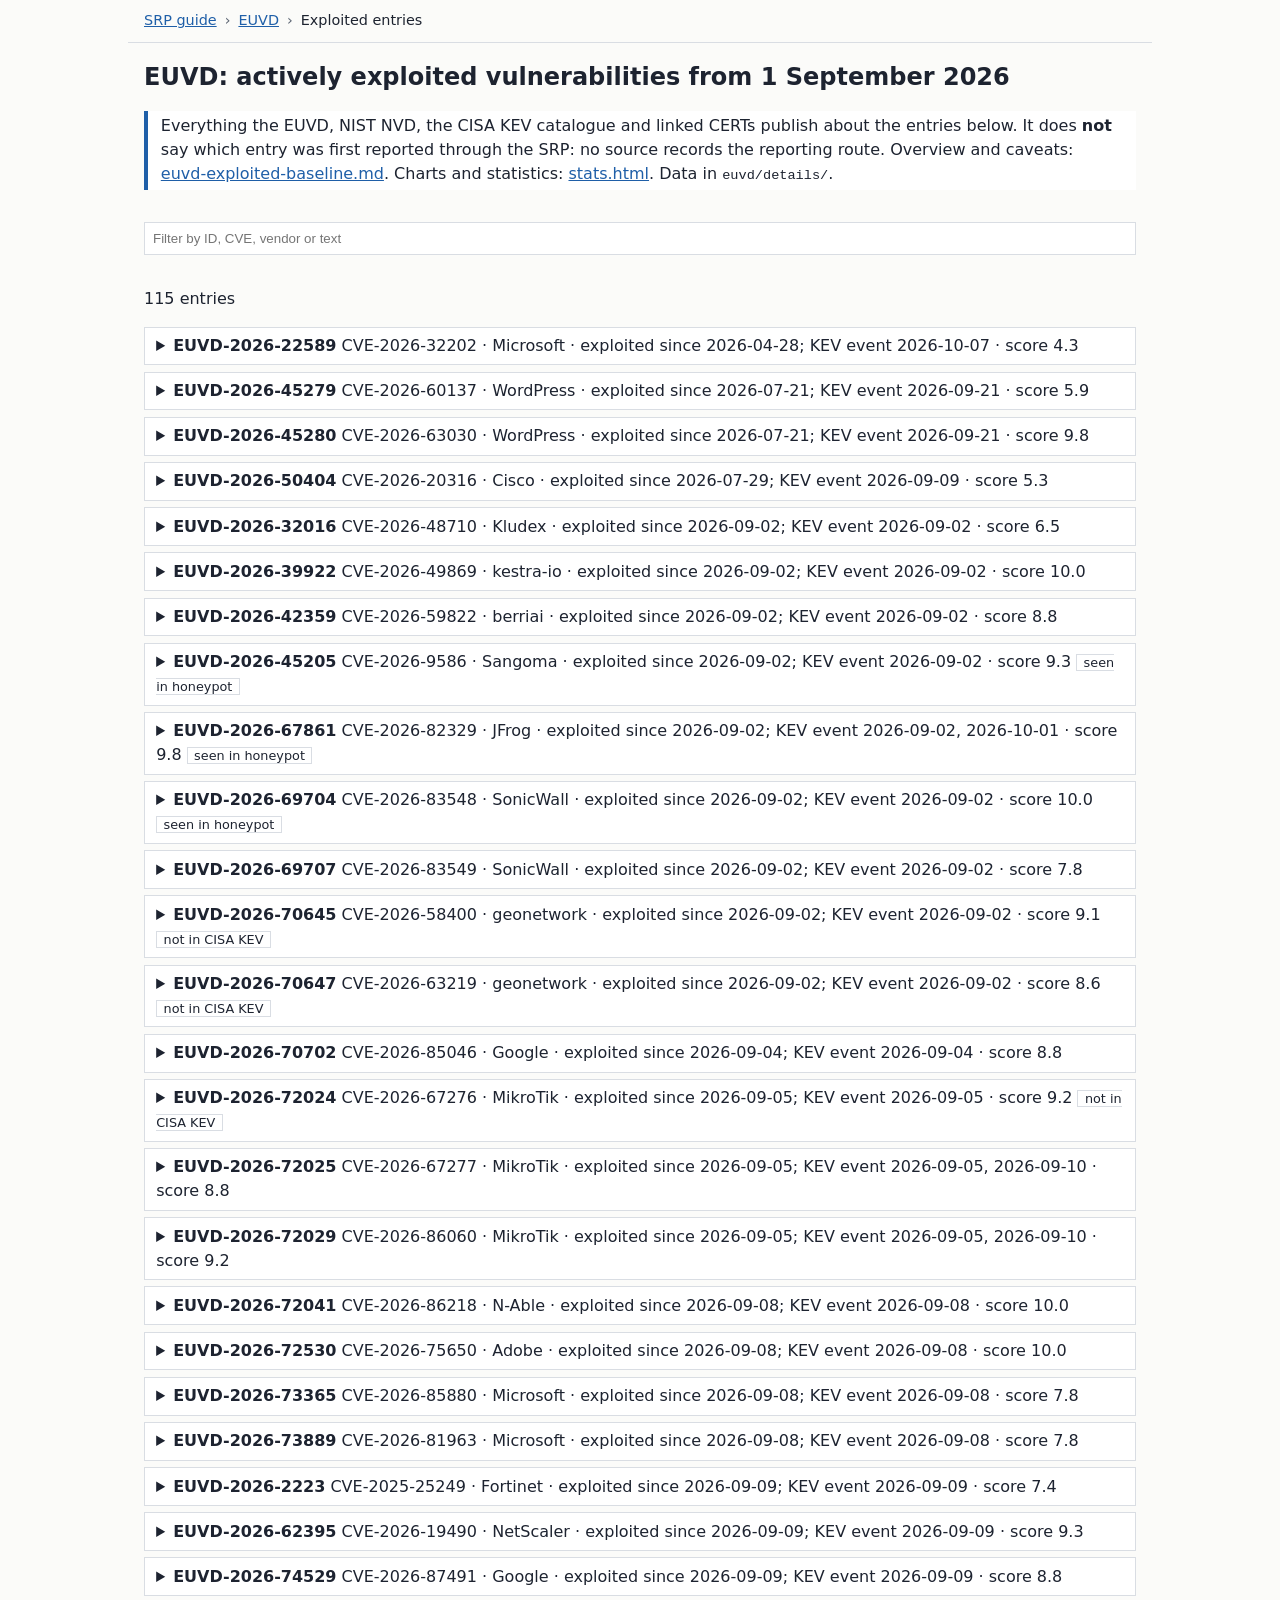
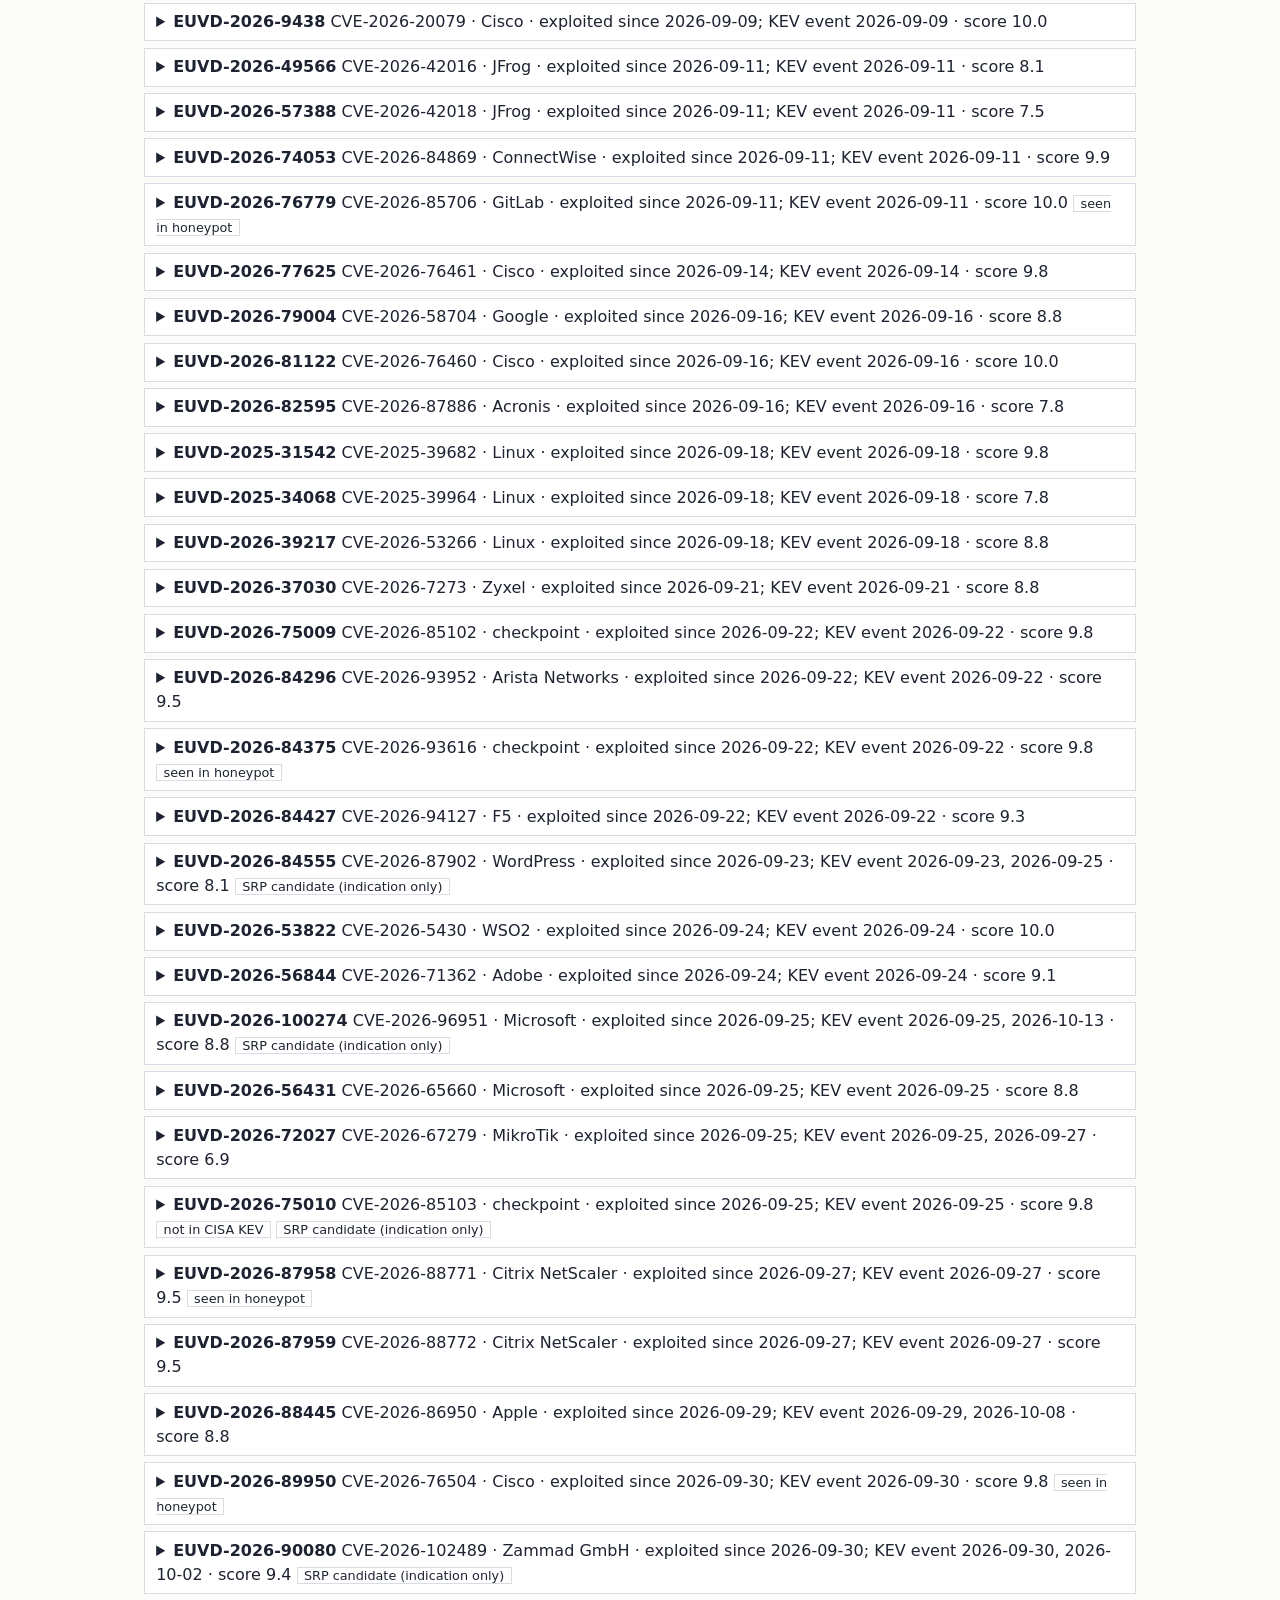
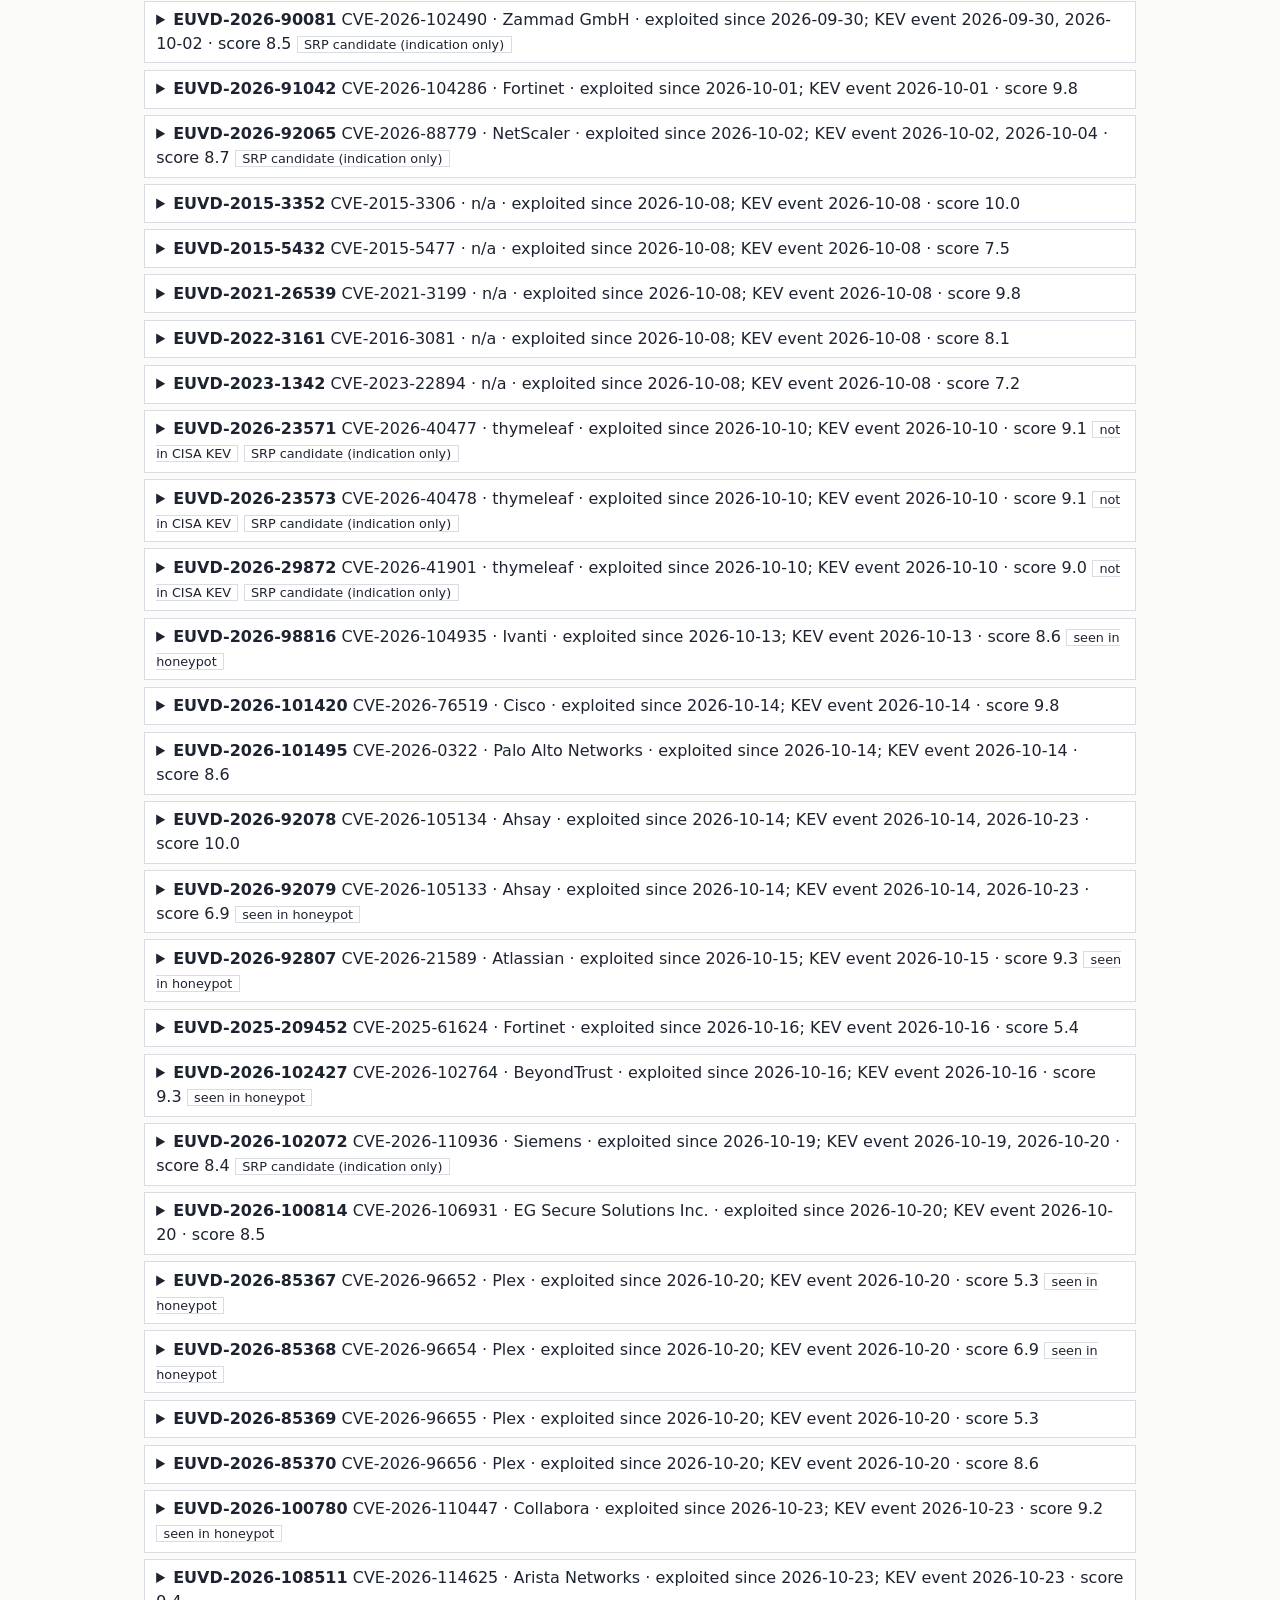
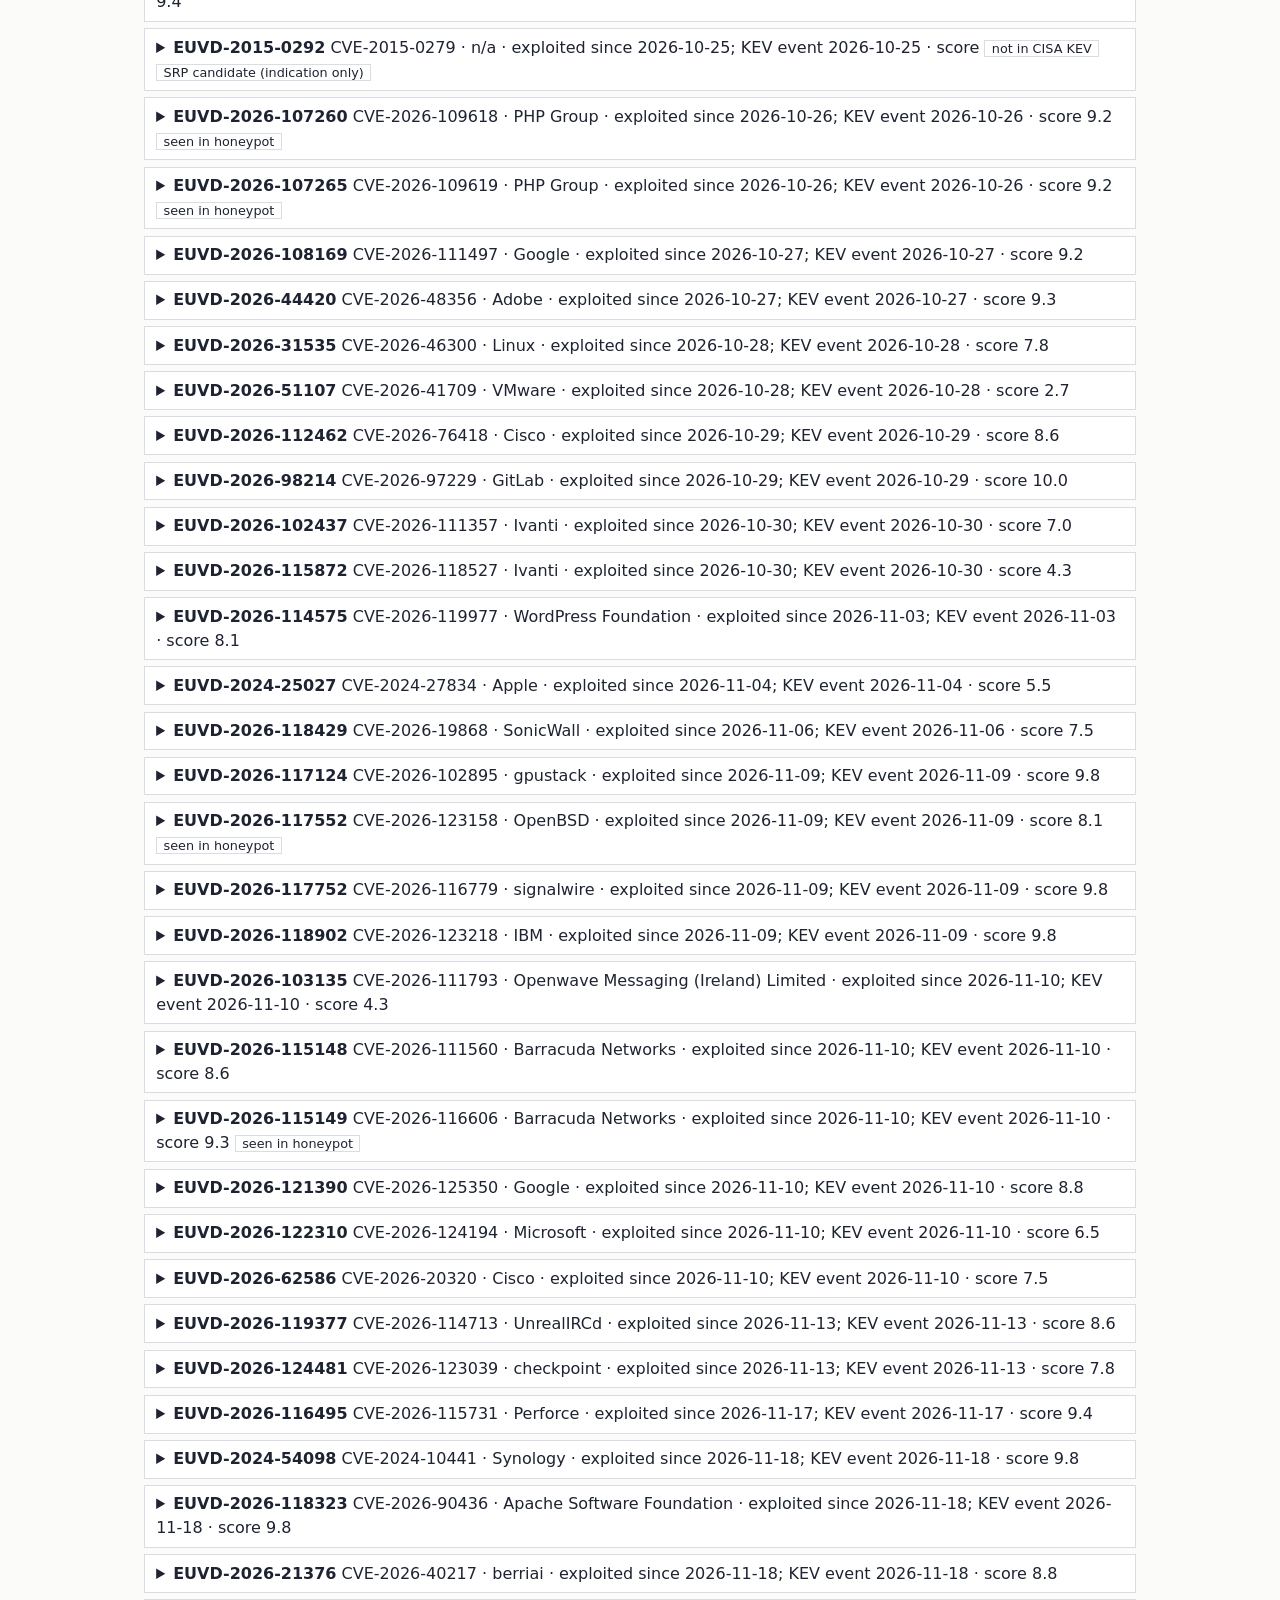
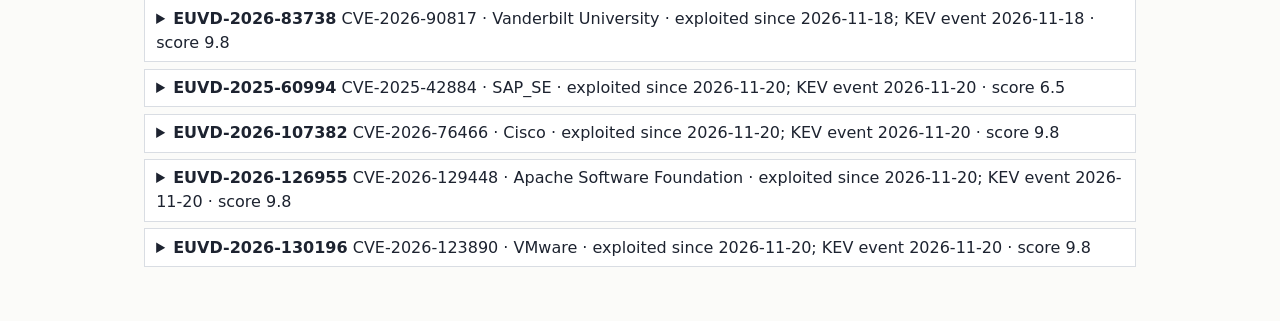
==== euvd/index.html @ 20dff186 "euvd: 2026-11-21 check - 4 new entries (SAP NetWeaver, Cisco Expressway, Apache Roller, VMware vCent" ====
<!doctype html>
<html lang="en"><head><meta charset="utf-8"><meta name="viewport" content="width=device-width,initial-scale=1">
<title>EUVD exploited vulnerabilities</title>
<style>
:root{--bg:#fbfbf9;--fg:#1d2330;--mut:#5b6472;--line:#d9dde3;--card:#fff;--acc:#1f5fa8}
@media (prefers-color-scheme:dark){:root:not([data-theme="light"]){--bg:#14181f;--fg:#e4e8ee;--mut:#9aa4b2;--line:#2c3440;--card:#1b212b;--acc:#7db2ee}}
body{margin:0;padding:0 16px 3rem;background:var(--bg);color:var(--fg);font:16px/1.5 system-ui,sans-serif}
main{max-width:62rem;margin:0 auto}h1{font-size:1.5rem}h4{margin:.8rem 0 .2rem}
.note{border-left:4px solid var(--acc);padding:.2rem .8rem;background:var(--card)}
input{width:100%;box-sizing:border-box;padding:.5rem;margin:1rem 0;border:1px solid var(--line);background:var(--card);color:var(--fg)}
details{border:1px solid var(--line);background:var(--card);margin:.4rem 0;padding:.4rem .7rem}summary{cursor:pointer}
dl{display:grid;grid-template-columns:10rem 1fr;gap:.2rem .8rem;margin:0}dt{color:var(--mut)}dd{margin:0;overflow-wrap:anywhere}
code{font-size:.85em}a{color:var(--acc)}.badge{border:1px solid var(--line);padding:0 .4rem;font-size:.8rem}
@media (max-width:640px){dl{grid-template-columns:1fr}}
a:focus-visible{outline:2px solid var(--acc);outline-offset:2px}
.crumbs{font-size:.9rem;color:var(--mut)}.crumbs ol{list-style:none;margin:0;padding:0;display:flex;flex-wrap:wrap;gap:.2rem .5rem}
.crumbs li+li::before{content:"›";margin-right:.5rem}.crumbs [aria-current]{color:var(--fg)}
.bar{position:-webkit-sticky;position:sticky;top:0;z-index:3;background:var(--bg);margin:0 -16px 1rem;padding:0 16px;border-bottom:1px solid var(--line)}
.crumbs ol{flex-wrap:nowrap;overflow-x:auto;white-space:nowrap;-webkit-overflow-scrolling:touch}.crumbs a,.crumbs [aria-current]{display:inline-flex;align-items:center;min-height:2.6rem}
</style></head><body><main>
<header class="bar"><nav class="crumbs" aria-label="Breadcrumb"><ol><li><a href="../index.html">SRP guide</a></li><li><a href="../index.html#euvd">EUVD</a></li><li><span aria-current="page">Exploited entries</span></li></ol></nav></header>
<h1>EUVD: actively exploited vulnerabilities from 1 September 2026</h1>
<p class="note">Everything the EUVD, NIST NVD, the CISA KEV catalogue and linked CERTs publish about the entries below.
It does <strong>not</strong> say which entry was first reported through the SRP: no source records the reporting route.
Overview and caveats: <a href="../euvd-exploited-baseline.md">euvd-exploited-baseline.md</a>. Charts and statistics: <a href="stats.html">stats.html</a>. Data in <code>euvd/details/</code>.</p>
<input id="q" type="search" placeholder="Filter by ID, CVE, vendor or text" aria-label="Filter">
<p id="n">115 entries</p>
<details data-text="euvd-2026-22589 cve-2026-32202 microsoft protection mechanism failure in windows shell allows an unauthorized attacker to perform spoofing over a network."><summary><b>EUVD-2026-22589</b> CVE-2026-32202 · Microsoft · exploited since 2026-04-28; KEV event 2026-10-07 · score 4.3</summary><section><h4>EUVD</h4><dl><dt>EUVD ID</dt><dd><a href="https://euvd.enisa.europa.eu/enisa/EUVD-2026-22589" rel="noopener noreferrer">EUVD-2026-22589</a></dd><dt>Aliases</dt><dd>CVE-2026-32202, GHSA-x62h-w968-3v9v</dd><dt>Description</dt><dd>Protection mechanism failure in Windows Shell allows an unauthorized attacker to perform spoofing over a network.</dd><dt>Assigner</dt><dd>microsoft</dd><dt>Published</dt><dd>Apr 14, 2026, 4:57:36 PM</dd><dt>Updated</dt><dd>Oct 15, 2026, 3:52:51 PM</dd><dt>Exploited since</dt><dd>Apr 28, 2026, 12:00:00 AM</dd><dt>Base score</dt><dd>4.3 (CVSS 3.1)</dd><dt>Vector</dt><dd><code>CVSS:3.1/AV:N/AC:L/PR:N/UI:R/S:U/C:L/I:N/A:N/E:F/RL:O/RC:C</code></dd><dt>EPSS (as last recorded)</dt><dd>4.9</dd><dt>Products</dt><dd><ul><li>Windows 11 version 26H1 <small>(Microsoft) 10.0.28000.0 &lt;10.0.28000.2525</small></li><li>Windows 10 Version 22H2 <small>(Microsoft) 10.0.19045.0 &lt;10.0.19045.7548</small></li><li>Windows Server 2025 (Server Core installation) <small>(Microsoft) 10.0.26100.0 &lt;10.0.26100.33158</small></li><li>Windows Server 2019 <small>(Microsoft) 10.0.17763.0 &lt;10.0.17763.9020</small></li><li>Windows Server 2012 R2 (Server Core installation) <small>(Microsoft) 6.3.9600.0 &lt;6.3.9600.23291</small></li><li>Windows Server 2012 (Server Core installation) <small>(Microsoft) 6.2.9200.0 &lt;6.2.9200.26226</small></li><li>Windows 11 Version 24H2 <small>(Microsoft) 10.0.26100.0 &lt;10.0.26100.8875</small></li><li>Windows 11 Version 25H2 <small>(Microsoft) 10.0.26200.0 &lt;10.0.26200.8875</small></li><li>Windows 10 Version 1809 <small>(Microsoft) 10.0.17763.0 &lt;10.0.17763.9020</small></li><li>Windows Server 2019 (Server Core installation) <small>(Microsoft) 10.0.17763.0 &lt;10.0.17763.9020</small></li><li>Windows Server 2016 (Server Core installation) <small>(Microsoft) 10.0.14393.0 &lt;10.0.14393.9339</small></li><li>Windows Server 2022 <small>(Microsoft) 10.0.20348.0 &lt;10.0.20348.5386</small></li><li>Windows Server 2025 <small>(Microsoft) 10.0.26100.0 &lt;10.0.26100.33158</small></li><li>Windows 10 Version 21H2 <small>(Microsoft) 10.0.19044.0 &lt;10.0.19044.7548</small></li><li>Windows Server 2012 <small>(Microsoft) 6.2.9200.0 &lt;6.2.9200.26226</small></li><li>Windows 10 Version 1607 <small>(Microsoft) 10.0.14393.0 &lt;10.0.14393.9339</small></li><li>Windows Server 2012 R2 <small>(Microsoft) 6.3.9600.0 &lt;6.3.9600.23291</small></li><li>Windows Server 2016 <small>(Microsoft) 10.0.14393.0 &lt;10.0.14393.9339</small></li><li>Windows 11 Version 23H2 <small>(Microsoft) 10.0.22631.0 &lt;10.0.22631.7376</small></li></ul></dd><dt>References</dt><dd><ul><li><a href="https://msrc.microsoft.com/update-guide/vulnerability/CVE-2026-32202" rel="noopener noreferrer">https://msrc.microsoft.com/update-guide/vulnerability/CVE-2026-32202</a></li></ul></dd></dl></section><section><h4>NIST NVD</h4><dl><dt>CVE</dt><dd><a href="https://nvd.nist.gov/vuln/detail/CVE-2026-32202" rel="noopener noreferrer">CVE-2026-32202</a></dd><dt>Status</dt><dd>Analyzed</dd><dt>Published</dt><dd>2026-04-14T18:17:27.360</dd><dt>Last modified</dt><dd>2026-08-14T17:17:51.127</dd><dt>Description</dt><dd>Protection mechanism failure in Windows Shell allows an unauthorized attacker to perform spoofing over a network.</dd><dt>Metrics</dt><dd><ul><li>cvssMetricV31 4.3 MEDIUM <code>CVSS:3.1/AV:N/AC:L/PR:N/UI:R/S:U/C:L/I:N/A:N</code> <small>(secure@microsoft.com)</small></li><li>ssvcV203   <code></code> <small>(134c704f-9b21-4f2e-91b3-4a467353bcc0)</small></li></ul></dd><dt>Weaknesses</dt><dd>CWE-693</dd><dt>Source</dt><dd>secure@microsoft.com</dd><dt>References</dt><dd><ul><li><a href="https://msrc.microsoft.com/update-guide/vulnerability/CVE-2026-32202" rel="noopener noreferrer">https://msrc.microsoft.com/update-guide/vulnerability/CVE-2026-32202</a> <small>Vendor Advisory</small></li><li><a href="https://www.vicarius.io/vsociety/posts/cve-2026-32202-detection-script-spoofing-vulnerability-in-windows-shell" rel="noopener noreferrer">https://www.vicarius.io/vsociety/posts/cve-2026-32202-detection-script-spoofing-vulnerability-in-windows-shell</a> <small>Third Party Advisory</small></li><li><a href="https://www.vicarius.io/vsociety/posts/cve-2026-32202-mitigation-script-spoofing-vulnerability-in-windows-shell" rel="noopener noreferrer">https://www.vicarius.io/vsociety/posts/cve-2026-32202-mitigation-script-spoofing-vulnerability-in-windows-shell</a> <small>Mitigation, Third Party Advisory</small></li><li><a href="https://www.cisa.gov/known-exploited-vulnerabilities-catalog?field_cve=CVE-2026-32202" rel="noopener noreferrer">https://www.cisa.gov/known-exploited-vulnerabilities-catalog?field_cve=CVE-2026-32202</a> <small>Third Party Advisory, US Government Resource</small></li></ul></dd></dl></section><section><h4>CISA KEV catalogue</h4><dl><dt>CVE</dt><dd>CVE-2026-32202</dd><dt>Vendor / project</dt><dd>Microsoft</dd><dt>Product</dt><dd>Windows</dd><dt>Name</dt><dd>Microsoft Windows Protection Mechanism Failure Vulnerability</dd><dt>Added to catalogue</dt><dd>2026-04-28</dd><dt>Description</dt><dd>Microsoft Windows Shell contains a protection mechanism failure vulnerability that allows an unauthorized attacker to perform spoofing over a network.</dd><dt>Required action</dt><dd>Apply mitigations per vendor instructions, follow applicable BOD 22-01 guidance for cloud services, or discontinue use of the product if mitigations are unavailable.</dd><dt>Due</dt><dd>2026-05-12</dd><dt>Known ransomware use</dt><dd>Unknown</dd><dt>Forensic triage (BOD 26-04)</dt><dd>No</dd><dt>Notes</dt><dd>https://msrc.microsoft.com/update-guide/en-US/vulnerability/CVE-2026-32202 ; https://nvd.nist.gov/vuln/detail/CVE-2026-32202</dd><dt>CWEs</dt><dd>CWE-693</dd></dl></section><section><h4>KEV catalogues (per source, via EUVD)</h4><dl><dt>EU KEV added</dt><dd>2026-10-07</dd><dt>CISA KEV added</dt><dd>2026-04-28</dd></dl></section><section><h4>Honeypot sensors (Shadowserver, via EUVD)</h4><p>Not seen by the honeypot sensors.</p></section><section><h4>CERT and CSIRT</h4><ul><li>CISA: <a href="https://www.cisa.gov/known-exploited-vulnerabilities-catalog?field_cve=CVE-2026-32202" rel="noopener noreferrer">https://www.cisa.gov/known-exploited-vulnerabilities-catalog?field_cve=CVE-2026-32202</a></li></ul><h5>Advisories from CERTs</h5><ul><li><b><a href="https://wid.cert-bund.de/.well-known/csaf/white/2026/wid-sec-w-2026-1104.json" rel="noopener noreferrer">WID-SEC-W-2026-1104</a></b> <small>csaf_certbund · published Apr 14, 2026, 10:00:00 PM · updated Aug 12, 2026, 10:00:00 PM · 30 products</small><br>Microsoft Windows: Mehrere Schwachstellen<br><small>Ein Angreifer kann mehrere Schwachstellen in Microsoft Windows Produkten ausnutzen, um seine Privilegien zu erhöhen, um Informationen offenzulegen, um Sicherheitsvorkehrungen zu umgehen, um beliebigen Programmcode auszuführen, um falsche Informationen darzustellen, um einen Denial of Service Angriff durchzuführen, und um einen nicht näher spezifizierten Angriff durchzuführen.</small></li><li><b>NCSC-2026-0119</b> <small>csaf_ncscnl · published Apr 15, 2026, 8:53:38 AM · updated Apr 15, 2026, 8:53:38 AM · 72 products</small><br>Kwetsbaarheden verholpen in Microsoft Windows</li></ul></section><section><h4>Vendor advisories (1)</h4><ul><li><b><a href="https://msrc.microsoft.com/update-guide/vulnerability/CVE-2026-32202" rel="noopener noreferrer">msrc_CVE-2026-32202</a></b> <small>csaf_microsoft · published Apr 14, 2026, 7:00:00 AM · updated Jul 28, 2026, 7:00:00 AM · 57 products</small><br>Windows Shell Spoofing Vulnerability</li></ul></section></details>
<details data-text="euvd-2026-45279 cve-2026-60137 wordpress wordpress 6.8.x before 6.8.6, 6.9.x before 6.9.5, and 7.0.x before 7.0.2 does not properly sanitise the author__not_in parameter of wp_query, which could allow sql injection when a plugin or theme passes untrusted input to the parameter."><summary><b>EUVD-2026-45279</b> CVE-2026-60137 · WordPress · exploited since 2026-07-21; KEV event 2026-09-21 · score 5.9</summary><section><h4>EUVD</h4><dl><dt>EUVD ID</dt><dd><a href="https://euvd.enisa.europa.eu/enisa/EUVD-2026-45279" rel="noopener noreferrer">EUVD-2026-45279</a></dd><dt>Aliases</dt><dd>CVE-2026-60137</dd><dt>Description</dt><dd>WordPress 6.8.x before 6.8.6, 6.9.x before 6.9.5, and 7.0.x before 7.0.2 does not properly sanitise the author__not_in parameter of WP_Query, which could allow SQL Injection when a plugin or theme passes untrusted input to the parameter.</dd><dt>Assigner</dt><dd>WPScan</dd><dt>Published</dt><dd>Jul 17, 2026, 7:14:12 PM</dd><dt>Updated</dt><dd>Oct 7, 2026, 6:16:21 PM</dd><dt>Exploited since</dt><dd>Jul 21, 2026, 12:00:00 AM</dd><dt>Base score</dt><dd>5.9 (CVSS 3.1)</dd><dt>Vector</dt><dd><code>CVSS:3.1/AV:N/AC:H/PR:N/UI:N/S:U/C:H/I:N/A:N</code></dd><dt>EPSS (as last recorded)</dt><dd>5.91</dd><dt>Products</dt><dd><ul><li>WordPress <small>(WordPress Foundation) 6.9.0 &lt;6.9.5</small></li><li>WordPress <small>(WordPress Foundation) 7.0.0 &lt;7.0.2</small></li><li>WordPress <small>(WordPress Foundation) 6.8.0 &lt;6.8.6</small></li></ul></dd><dt>References</dt><dd><ul><li><a href="https://github.com/WordPress/wordpress-develop/security/advisories/GHSA-fpp7-x2x2-2mjf" rel="noopener noreferrer">https://github.com/WordPress/wordpress-develop/security/advisories/GHSA-fpp7-x2x2-2mjf</a></li><li><a href="https://wordpress.org/news/2026/07/wordpress-7-0-2-release/" rel="noopener noreferrer">https://wordpress.org/news/2026/07/wordpress-7-0-2-release/</a></li></ul></dd></dl></section><section><h4>NIST NVD</h4><dl><dt>CVE</dt><dd><a href="https://nvd.nist.gov/vuln/detail/CVE-2026-60137" rel="noopener noreferrer">CVE-2026-60137</a></dd><dt>Status</dt><dd>Undergoing Analysis</dd><dt>Published</dt><dd>2026-07-17T20:17:27.790</dd><dt>Last modified</dt><dd>2026-10-07T19:17:39.560</dd><dt>Description</dt><dd>WordPress 6.8.x before 6.8.6, 6.9.x before 6.9.5, and 7.0.x before 7.0.2 does not properly sanitise the author__not_in parameter of WP_Query, which could allow SQL Injection when a plugin or theme passes untrusted input to the parameter.</dd><dt>Metrics</dt><dd><ul><li>cvssMetricV31 5.9 MEDIUM <code>CVSS:3.1/AV:N/AC:H/PR:N/UI:N/S:U/C:H/I:N/A:N</code> <small>(contact@wpscan.com)</small></li><li>ssvcV203   <code></code> <small>(134c704f-9b21-4f2e-91b3-4a467353bcc0)</small></li></ul></dd><dt>Weaknesses</dt><dd>CWE-89</dd><dt>Source</dt><dd>contact@wpscan.com</dd><dt>References</dt><dd><ul><li><a href="https://github.com/WordPress/wordpress-develop/security/advisories/GHSA-fpp7-x2x2-2mjf" rel="noopener noreferrer">https://github.com/WordPress/wordpress-develop/security/advisories/GHSA-fpp7-x2x2-2mjf</a> <small>Vendor Advisory</small></li><li><a href="https://wordpress.org/news/2026/07/wordpress-7-0-2-release/" rel="noopener noreferrer">https://wordpress.org/news/2026/07/wordpress-7-0-2-release/</a> <small>Release Notes</small></li><li><a href="https://www.cisa.gov/known-exploited-vulnerabilities-catalog?field_cve=CVE-2026-60137" rel="noopener noreferrer">https://www.cisa.gov/known-exploited-vulnerabilities-catalog?field_cve=CVE-2026-60137</a> <small>US Government Resource</small></li></ul></dd></dl></section><section><h4>CISA KEV catalogue</h4><dl><dt>CVE</dt><dd>CVE-2026-60137</dd><dt>Vendor / project</dt><dd>WordPress</dd><dt>Product</dt><dd>Core</dd><dt>Name</dt><dd>WordPress Core SQL Injection Vulnerability</dd><dt>Added to catalogue</dt><dd>2026-07-21</dd><dt>Description</dt><dd>WordPress Core contains a SQL injection vulnerability when a plugin or theme passes untrusted input to the parameter. This vulnerability can be chained with CVE-2026-63030 to allow an unauthenticated attacker to gain remote code execution on default WordPress installations.</dd><dt>Required action</dt><dd>Apply mitigations in accordance with vendor instructions, ensuring compliance with CISA’s BOD 26-04 Prioritizing Security Updates Based on Risk (see URL in Notes) guidance and CISA’s “Forensics Triage Requirements” (see URL in Notes). Follow applicable BOD 26-04 guidance for cloud services or discontinue use of the product if mitigations are unavailable. Stakeholders are responsible for evaluating each asset&#x27;s internet exposure and ensuring adherence to BOD 26-04 patching guidelines.</dd><dt>Due</dt><dd>2026-08-04</dd><dt>Known ransomware use</dt><dd>Unknown</dd><dt>Forensic triage (BOD 26-04)</dt><dd>No</dd><dt>Notes</dt><dd>https://wordpress.org/news/2026/07/wordpress-7-0-2-release/ ; BOD 26-04: https://www.cisa.gov/news-events/directives/bod-26-04-prioritizing-security-updates-based-risk ; Forensics Triage Requirements: https://www.cisa.gov/news-events/directives/bod-26-04-implementation-guidance-prioritizing-security-updates-based-risk ; https://nvd.nist.gov/vuln/detail/CVE-2026-60137</dd><dt>CWEs</dt><dd>CWE-89</dd></dl></section><section><h4>KEV catalogues (per source, via EUVD)</h4><dl><dt>EU KEV added</dt><dd>2026-09-21</dd><dt>CISA KEV added</dt><dd>2026-07-21</dd></dl></section><section><h4>Honeypot sensors (Shadowserver, via EUVD)</h4><p>Not seen by the honeypot sensors.</p></section><section><h4>CERT and CSIRT</h4><ul><li>CISA: <a href="https://www.cisa.gov/known-exploited-vulnerabilities-catalog?field_cve=CVE-2026-60137" rel="noopener noreferrer">https://www.cisa.gov/known-exploited-vulnerabilities-catalog?field_cve=CVE-2026-60137</a></li></ul><h5>Advisories from CERTs</h5><ul><li><b>NCSC-2026-0250</b> <small>csaf_ncscnl · published Jul 18, 2026, 11:01:56 AM · updated Jul 18, 2026, 11:01:56 AM · 1 products</small><br>Kwetsbaarheden verholpen in WordPress door Automattic</li></ul></section></details>
<details data-text="euvd-2026-45280 cve-2026-63030 wordpress wordpress 6.9.x before 6.9.5 and 7.0.x before 7.0.2 is affected by a rest api batch endpoint route confusion issue which, combined with the author__not_in wp_query sql injection (cve-2026-60137), could allow an attacker to perform sql injection and achieve remote code execution."><summary><b>EUVD-2026-45280</b> CVE-2026-63030 · WordPress · exploited since 2026-07-21; KEV event 2026-09-21 · score 9.8</summary><section><h4>EUVD</h4><dl><dt>EUVD ID</dt><dd><a href="https://euvd.enisa.europa.eu/enisa/EUVD-2026-45280" rel="noopener noreferrer">EUVD-2026-45280</a></dd><dt>Aliases</dt><dd>CVE-2026-63030</dd><dt>Description</dt><dd>WordPress 6.9.x before 6.9.5 and 7.0.x before 7.0.2 is affected by a REST API batch endpoint route confusion issue which, combined with the author__not_in WP_Query SQL Injection (CVE-2026-60137), could allow an attacker to perform SQL Injection and achieve Remote Code Execution.</dd><dt>Assigner</dt><dd>WPScan</dd><dt>Published</dt><dd>Jul 17, 2026, 7:14:12 PM</dd><dt>Updated</dt><dd>Oct 7, 2026, 6:26:30 PM</dd><dt>Exploited since</dt><dd>Jul 21, 2026, 12:00:00 AM</dd><dt>Base score</dt><dd>9.8 (CVSS 3.1)</dd><dt>Vector</dt><dd><code>CVSS:3.1/AV:N/AC:L/PR:N/UI:N/S:U/C:H/I:H/A:H</code></dd><dt>EPSS (as last recorded)</dt><dd>10.12</dd><dt>Products</dt><dd><ul><li>WordPress <small>(WordPress Foundation) 7.0.0 &lt;7.0.2</small></li><li>WordPress <small>(WordPress Foundation) 6.9.0 &lt;6.9.5</small></li></ul></dd><dt>References</dt><dd><ul><li><a href="https://github.com/WordPress/wordpress-develop/security/advisories/GHSA-ff9f-jf42-662q" rel="noopener noreferrer">https://github.com/WordPress/wordpress-develop/security/advisories/GHSA-ff9f-jf42-662q</a></li><li><a href="https://wordpress.org/news/2026/07/wordpress-7-0-2-release/" rel="noopener noreferrer">https://wordpress.org/news/2026/07/wordpress-7-0-2-release/</a></li></ul></dd></dl></section><section><h4>NIST NVD</h4><dl><dt>CVE</dt><dd><a href="https://nvd.nist.gov/vuln/detail/CVE-2026-63030" rel="noopener noreferrer">CVE-2026-63030</a></dd><dt>Status</dt><dd>Undergoing Analysis</dd><dt>Published</dt><dd>2026-07-17T20:17:28.490</dd><dt>Last modified</dt><dd>2026-10-07T19:17:39.767</dd><dt>Description</dt><dd>WordPress 6.9.x before 6.9.5 and 7.0.x before 7.0.2 is affected by a REST API batch endpoint route confusion issue which, combined with the author__not_in WP_Query SQL Injection (CVE-2026-60137), could allow an attacker to perform SQL Injection and achieve Remote Code Execution.</dd><dt>Metrics</dt><dd><ul><li>cvssMetricV31 9.8 CRITICAL <code>CVSS:3.1/AV:N/AC:L/PR:N/UI:N/S:U/C:H/I:H/A:H</code> <small>(contact@wpscan.com)</small></li><li>ssvcV203   <code></code> <small>(134c704f-9b21-4f2e-91b3-4a467353bcc0)</small></li></ul></dd><dt>Weaknesses</dt><dd>CWE-436</dd><dt>Source</dt><dd>contact@wpscan.com</dd><dt>References</dt><dd><ul><li><a href="https://github.com/WordPress/wordpress-develop/security/advisories/GHSA-ff9f-jf42-662q" rel="noopener noreferrer">https://github.com/WordPress/wordpress-develop/security/advisories/GHSA-ff9f-jf42-662q</a> <small>Vendor Advisory</small></li><li><a href="https://wordpress.org/news/2026/07/wordpress-7-0-2-release/" rel="noopener noreferrer">https://wordpress.org/news/2026/07/wordpress-7-0-2-release/</a> <small>Release Notes</small></li><li><a href="https://www.cisa.gov/known-exploited-vulnerabilities-catalog?field_cve=CVE-2026-63030" rel="noopener noreferrer">https://www.cisa.gov/known-exploited-vulnerabilities-catalog?field_cve=CVE-2026-63030</a> <small>US Government Resource</small></li></ul></dd></dl></section><section><h4>CISA KEV catalogue</h4><dl><dt>CVE</dt><dd>CVE-2026-63030</dd><dt>Vendor / project</dt><dd>WordPress</dd><dt>Product</dt><dd>Core</dd><dt>Name</dt><dd>WordPress Core Interpretation Conflict Vulnerability</dd><dt>Added to catalogue</dt><dd>2026-07-21</dd><dt>Description</dt><dd>WordPress Core contains an interpretation conflict vulnerability that could allow an attacker to perform SQL Injection and achieve Remote Code Execution. This vulnerability can be chained with CVE-2026-60137.</dd><dt>Required action</dt><dd>Apply mitigations in accordance with vendor instructions, ensuring compliance with CISA’s BOD 26-04 Prioritizing Security Updates Based on Risk (see URL in Notes) guidance and CISA’s “Forensics Triage Requirements” (see URL in Notes). Follow applicable BOD 26-04 guidance for cloud services or discontinue use of the product if mitigations are unavailable. Stakeholders are responsible for evaluating each asset&#x27;s internet exposure and ensuring adherence to BOD 26-04 patching guidelines.</dd><dt>Due</dt><dd>2026-07-24</dd><dt>Known ransomware use</dt><dd>Unknown</dd><dt>Forensic triage (BOD 26-04)</dt><dd>Yes</dd><dt>Notes</dt><dd>https://wordpress.org/news/2026/07/wordpress-7-0-2-release/ ; BOD 26-04: https://www.cisa.gov/news-events/directives/bod-26-04-prioritizing-security-updates-based-risk ; Forensics Triage Requirements: https://www.cisa.gov/news-events/directives/bod-26-04-implementation-guidance-prioritizing-security-updates-based-risk ; https://nvd.nist.gov/vuln/detail/CVE-2026-63030</dd><dt>CWEs</dt><dd>CWE-436</dd></dl></section><section><h4>KEV catalogues (per source, via EUVD)</h4><dl><dt>EU KEV added</dt><dd>2026-09-21</dd><dt>CISA KEV added</dt><dd>2026-07-21</dd></dl></section><section><h4>Honeypot sensors (Shadowserver, via EUVD)</h4><p>Not seen by the honeypot sensors.</p></section><section><h4>CERT and CSIRT</h4><ul><li>CISA: <a href="https://www.cisa.gov/known-exploited-vulnerabilities-catalog?field_cve=CVE-2026-63030" rel="noopener noreferrer">https://www.cisa.gov/known-exploited-vulnerabilities-catalog?field_cve=CVE-2026-63030</a></li></ul><h5>Advisories from CERTs</h5><ul><li><b>NCSC-2026-0250</b> <small>csaf_ncscnl · published Jul 18, 2026, 11:01:56 AM · updated Jul 18, 2026, 11:01:56 AM · 1 products</small><br>Kwetsbaarheden verholpen in WordPress door Automattic</li></ul></section></details>
<details data-text="euvd-2026-50404 cve-2026-20316 cisco a vulnerability in the web interface of cisco secure firewall management center (fmc) software could allow an unauthenticated, remote attacker to log in to an affected device using a low-privileged account to access sensitive data within the impacted systems.

this vulnerability is due to the presence of static user credentials for a low-privileged&amp;nbsp;account. an attacker could exploit this vulnerability by using the account to log in to an affected system. a successful exploit could allow the attacker to log in to the affected system and access sensitive data as the low-privileged user.&amp;nbsp;
note:&amp;nbsp;if the fmc management interface does not have public internet access, the attack surface that is associated with this vulnerability is reduced.&amp;nbsp;&amp;nbsp;
cisco has assigned this security advisory a security impact rating (sir) of high rather than medium as the score indicates. the reason is that this vulnerability can be used with other cisco secure fmc software vulnerabilities to elevate privileges."><summary><b>EUVD-2026-50404</b> CVE-2026-20316 · Cisco · exploited since 2026-07-29; KEV event 2026-09-09 · score 5.3</summary><section><h4>EUVD</h4><dl><dt>EUVD ID</dt><dd><a href="https://euvd.enisa.europa.eu/enisa/EUVD-2026-50404" rel="noopener noreferrer">EUVD-2026-50404</a></dd><dt>Aliases</dt><dd>CVE-2026-20316, GHSA-x85f-hvgg-4944</dd><dt>Description</dt><dd>A vulnerability in the web interface of Cisco Secure Firewall Management Center (FMC) Software could allow an unauthenticated, remote attacker to log in to an affected device using a low-privileged account to access sensitive data within the impacted systems.

This vulnerability is due to the presence of static user credentials for a low-privileged&amp;nbsp;account. An attacker could exploit this vulnerability by using the account to log in to an affected system. A successful exploit could allow the attacker to log in to the affected system and access sensitive data as the low-privileged user.&amp;nbsp;
Note:&amp;nbsp;If the FMC management interface does not have public internet access, the attack surface that is associated with this vulnerability is reduced.&amp;nbsp;&amp;nbsp;
Cisco has assigned this security advisory a Security Impact Rating (SIR) of High rather than Medium as the score indicates. The reason is that this vulnerability can be used with other Cisco Secure FMC Software vulnerabilities to elevate privileges.</dd><dt>Assigner</dt><dd>cisco</dd><dt>Published</dt><dd>Jul 29, 2026, 4:22:08 PM</dd><dt>Updated</dt><dd>Sep 16, 2026, 8:14:18 PM</dd><dt>Exploited since</dt><dd>Jul 29, 2026, 12:00:00 AM</dd><dt>Base score</dt><dd>5.3 (CVSS 3.1)</dd><dt>Vector</dt><dd><code>CVSS:3.1/AV:N/AC:L/PR:N/UI:N/S:U/C:L/I:N/A:N</code></dd><dt>EPSS (as last recorded)</dt><dd>35.1</dd><dt>Products</dt><dd><ul><li>Cisco Secure Firewall Management Center (FMC) <small>(Cisco) 7.2.4.1</small></li><li>Cisco Secure Firewall Management Center (FMC) <small>(Cisco) 7.0.8</small></li><li>Cisco Secure Firewall Management Center (FMC) <small>(Cisco) 7.0.6.2</small></li><li>Cisco Secure Firewall Management Center (FMC) <small>(Cisco) 7.6.2.1</small></li><li>Cisco Secure Firewall Management Center (FMC) <small>(Cisco) 7.7.12</small></li><li>Cisco Secure Firewall Management Center (FMC) <small>(Cisco) 7.4.4</small></li><li>Cisco Secure Firewall Management Center (FMC) <small>(Cisco) 7.2.10.2</small></li><li>Cisco Secure Firewall Management Center (FMC) <small>(Cisco) 7.4.2.4</small></li><li>Cisco Secure Firewall Management Center (FMC) <small>(Cisco) 7.2.6</small></li><li>Cisco Secure Firewall Management Center (FMC) <small>(Cisco) 7.3.1</small></li><li>Cisco Secure Firewall Management Center (FMC) <small>(Cisco) 7.4.3</small></li><li>Cisco Secure Firewall Management Center (FMC) <small>(Cisco) 7.0.3</small></li><li>Cisco Secure Firewall Management Center (FMC) <small>(Cisco) 7.0.9</small></li><li>Cisco Secure Firewall Management Center (FMC) <small>(Cisco) 7.2.10.1</small></li><li>Cisco Secure Firewall Management Center (FMC) <small>(Cisco) 7.2.3.1</small></li><li>Cisco Secure Firewall Management Center (FMC) <small>(Cisco) 7.7.10.1</small></li><li>Cisco Secure Firewall Management Center (FMC) <small>(Cisco) 7.0.0.1</small></li><li>Cisco Secure Firewall Management Center (FMC) <small>(Cisco) 7.7.11</small></li><li>Cisco Secure Firewall Management Center (FMC) <small>(Cisco) 7.6.0</small></li><li>Cisco Secure Firewall Management Center (FMC) <small>(Cisco) 7.4.7</small></li><li>Cisco Secure Firewall Management Center (FMC) <small>(Cisco) 7.0.1.1</small></li><li>Cisco Secure Firewall Management Center (FMC) <small>(Cisco) 10.0.0</small></li><li>Cisco Secure Firewall Management Center (FMC) <small>(Cisco) 7.4.1</small></li><li>Cisco Secure Firewall Management Center (FMC) <small>(Cisco) 7.4.2.1</small></li><li>Cisco Secure Firewall Management Center (FMC) <small>(Cisco) 7.0.2.1</small></li><li>Cisco Secure Firewall Management Center (FMC) <small>(Cisco) 7.2.1</small></li><li>Cisco Secure Firewall Management Center (FMC) <small>(Cisco) 7.6.4</small></li><li>Cisco Secure Firewall Management Center (FMC) <small>(Cisco) 7.0.0</small></li><li>Cisco Secure Firewall Management Center (FMC) <small>(Cisco) 7.4.2.3</small></li><li>Cisco Secure Firewall Management Center (FMC) <small>(Cisco) 7.6.5</small></li><li>Cisco Secure Firewall Management Center (FMC) <small>(Cisco) 7.2.10</small></li><li>Cisco Secure Firewall Management Center (FMC) <small>(Cisco) 7.0.6.1</small></li><li>Cisco Secure Firewall Management Center (FMC) <small>(Cisco) 7.6.3</small></li><li>Cisco Secure Firewall Management Center (FMC) <small>(Cisco) 7.0.1</small></li><li>Cisco Secure Firewall Management Center (FMC) <small>(Cisco) 7.2.2</small></li><li>Cisco Secure Firewall Management Center (FMC) <small>(Cisco) 7.3.0</small></li><li>Cisco Secure Firewall Management Center (FMC) <small>(Cisco) 7.6.2</small></li><li>Cisco Secure Firewall Management Center (FMC) <small>(Cisco) 7.4.2.2</small></li><li>Cisco Secure Firewall Management Center (FMC) <small>(Cisco) 7.2.0.1</small></li><li>Cisco Secure Firewall Management Center (FMC) <small>(Cisco) 7.2.5.1</small></li><li>Cisco Secure Firewall Management Center (FMC) <small>(Cisco) 7.4.6</small></li><li>Cisco Secure Firewall Management Center (FMC) <small>(Cisco) 7.4.1.1</small></li><li>Cisco Secure Firewall Management Center (FMC) <small>(Cisco) 7.0.8.1</small></li><li>Cisco Secure Firewall Management Center (FMC) <small>(Cisco) 7.2.8.1</small></li><li>Cisco Secure Firewall Management Center (FMC) <small>(Cisco) 7.0.4</small></li><li>Cisco Secure Firewall Management Center (FMC) <small>(Cisco) 7.2.5</small></li><li>Cisco Secure Firewall Management Center (FMC) <small>(Cisco) 7.2.3</small></li><li>Cisco Secure Firewall Management Center (FMC) <small>(Cisco) 7.0.6</small></li><li>Cisco Secure Firewall Management Center (FMC) <small>(Cisco) 10.0.1</small></li><li>Cisco Secure Firewall Management Center (FMC) <small>(Cisco) 7.0.6.3</small></li><li>Cisco Secure Firewall Management Center (FMC) <small>(Cisco) 7.2.4</small></li><li>Cisco Secure Firewall Management Center (FMC) <small>(Cisco) 7.2.8</small></li><li>Cisco Secure Firewall Management Center (FMC) <small>(Cisco) 7.7.0</small></li><li>Cisco Secure Firewall Management Center (FMC) <small>(Cisco) 7.2.11</small></li><li>Cisco Secure Firewall Management Center (FMC) <small>(Cisco) 7.2.0</small></li><li>Cisco Secure Firewall Management Center (FMC) <small>(Cisco) 7.2.5.2</small></li><li>Cisco Secure Firewall Management Center (FMC) <small>(Cisco) 7.0.2</small></li><li>Cisco Secure Firewall Management Center (FMC) <small>(Cisco) 7.4.0</small></li><li>Cisco Secure Firewall Management Center (FMC) <small>(Cisco) 7.4.2</small></li><li>Cisco Secure Firewall Management Center (FMC) <small>(Cisco) 7.2.7</small></li><li>Cisco Secure Firewall Management Center (FMC) <small>(Cisco) 7.7.10</small></li><li>Cisco Secure Firewall Management Center (FMC) <small>(Cisco) 7.0.7</small></li><li>Cisco Secure Firewall Management Center (FMC) <small>(Cisco) 7.0.5</small></li><li>Cisco Secure Firewall Management Center (FMC) <small>(Cisco) 7.4.5</small></li><li>Cisco Secure Firewall Management Center (FMC) <small>(Cisco) 7.2.9</small></li><li>Cisco Secure Firewall Management Center (FMC) <small>(Cisco) 7.3.1.2</small></li><li>Cisco Secure Firewall Management Center (FMC) <small>(Cisco) 7.6.1</small></li><li>Cisco Secure Firewall Management Center (FMC) <small>(Cisco) 7.3.1.1</small></li></ul></dd><dt>References</dt><dd><ul><li><a href="https://sec.cloudapps.cisco.com/security/center/content/CiscoSecurityAdvisory/cisco-sa-fmc-static-cred-BET3Cjh" rel="noopener noreferrer">https://sec.cloudapps.cisco.com/security/center/content/CiscoSecurityAdvisory/cisco-sa-fmc-static-cred-BET3Cjh</a></li></ul></dd></dl></section><section><h4>NIST NVD</h4><dl><dt>CVE</dt><dd><a href="https://nvd.nist.gov/vuln/detail/CVE-2026-20316" rel="noopener noreferrer">CVE-2026-20316</a></dd><dt>Status</dt><dd>Analyzed</dd><dt>Published</dt><dd>2026-07-29T17:16:51.840</dd><dt>Last modified</dt><dd>2026-09-16T21:17:10.150</dd><dt>Description</dt><dd>A vulnerability in the web interface of Cisco Secure Firewall Management Center (FMC) Software could allow an unauthenticated, remote attacker to log in to an affected device using a low-privileged account to access sensitive data within the impacted systems.

This vulnerability is due to the presence of static user credentials for a low-privileged&amp;nbsp;account. An attacker could exploit this vulnerability by using the account to log in to an affected system. A successful exploit could allow the attacker to log in to the affected system and access sensitive data as the low-privileged user.&amp;nbsp;
Note:&amp;nbsp;If the FMC management interface does not have public internet access, the attack surface that is associated with this vulnerability is reduced.&amp;nbsp;&amp;nbsp;
Cisco has assigned this security advisory a Security Impact Rating (SIR) of High rather than Medium as the score indicates. The reason is that this vulnerability can be used with other Cisco Secure FMC Software vulnerabilities to elevate privileges.</dd><dt>Metrics</dt><dd><ul><li>cvssMetricV31 5.3 MEDIUM <code>CVSS:3.1/AV:N/AC:L/PR:N/UI:N/S:U/C:L/I:N/A:N</code> <small>(psirt@cisco.com)</small></li><li>ssvcV203   <code></code> <small>(134c704f-9b21-4f2e-91b3-4a467353bcc0)</small></li></ul></dd><dt>Weaknesses</dt><dd>CWE-259</dd><dt>Source</dt><dd>psirt@cisco.com</dd><dt>References</dt><dd><ul><li><a href="https://sec.cloudapps.cisco.com/security/center/content/CiscoSecurityAdvisory/cisco-sa-fmc-static-cred-BET3Cjh" rel="noopener noreferrer">https://sec.cloudapps.cisco.com/security/center/content/CiscoSecurityAdvisory/cisco-sa-fmc-static-cred-BET3Cjh</a> <small>Vendor Advisory</small></li><li><a href="https://www.cisa.gov/known-exploited-vulnerabilities-catalog?field_cve=CVE-2026-20316" rel="noopener noreferrer">https://www.cisa.gov/known-exploited-vulnerabilities-catalog?field_cve=CVE-2026-20316</a> <small>US Government Resource</small></li></ul></dd></dl></section><section><h4>CISA KEV catalogue</h4><dl><dt>CVE</dt><dd>CVE-2026-20316</dd><dt>Vendor / project</dt><dd>Cisco</dd><dt>Product</dt><dd>Secure Firewall Management Center (FMC)</dd><dt>Name</dt><dd>Cisco Secure Firewall Management Center Use of Hard-coded Password Vulnerability</dd><dt>Added to catalogue</dt><dd>2026-07-29</dd><dt>Description</dt><dd>Cisco Secure Firewall Management Center (FMC) formerly known as Firepower Management Center contains a use of hard-coded password vulnerability that could allow an unauthenticated, remote attacker to log in to an affected device using a low-privileged account to access sensitive data within the impacted systems.</dd><dt>Required action</dt><dd>Apply mitigations in accordance with vendor instructions, ensuring compliance with CISA’s BOD 26-04 Prioritizing Security Updates Based on Risk (see URL in Notes) guidance and CISA’s “Forensics Triage Requirements” (see URL in Notes). Follow applicable BOD 26-04 guidance for cloud services or discontinue use of the product if mitigations are unavailable. Stakeholders are responsible for evaluating each asset&#x27;s internet exposure and ensuring adherence to BOD 26-04 patching guidelines.</dd><dt>Due</dt><dd>2026-08-01</dd><dt>Known ransomware use</dt><dd>Known</dd><dt>Forensic triage (BOD 26-04)</dt><dd>No</dd><dt>Notes</dt><dd>https://sec.cloudapps.cisco.com/security/center/content/CiscoSecurityAdvisory/cisco-sa-fmc-static-cred-BET3Cjh ; BOD 26-04: https://www.cisa.gov/news-events/directives/bod-26-04-prioritizing-security-updates-based-risk ; Forensics Triage Requirements: https://www.cisa.gov/news-events/directives/bod-26-04-implementation-guidance-prioritizing-security-updates-based-risk ; https://nvd.nist.gov/vuln/detail/CVE-2026-20316</dd><dt>CWEs</dt><dd>CWE-259</dd></dl></section><section><h4>KEV catalogues (per source, via EUVD)</h4><dl><dt>EU KEV added</dt><dd>2026-09-09</dd><dt>CISA KEV added</dt><dd>2026-07-29</dd></dl></section><section><h4>Honeypot sensors (Shadowserver, via EUVD)</h4><p>Not seen by the honeypot sensors.</p></section><section><h4>CERT and CSIRT</h4><ul><li>CISA: <a href="https://www.cisa.gov/known-exploited-vulnerabilities-catalog?field_cve=CVE-2026-20316" rel="noopener noreferrer">https://www.cisa.gov/known-exploited-vulnerabilities-catalog?field_cve=CVE-2026-20316</a></li></ul><h5>Advisories from CERTs</h5><ul><li><b>NCSC-2026-0271</b> <small>csaf_ncscnl · published Jul 30, 2026, 6:20:48 AM · updated Sep 11, 2026, 2:54:01 PM · 2 products</small><br>Kwetsbaarheid verholpen in Cisco Secure Firewall Management Center</li></ul></section><section><h4>Vendor advisories (1)</h4><ul><li><b><a href="https://sec.cloudapps.cisco.com/security/center/content/CiscoSecurityAdvisory/cisco-sa-fmc-static-cred-BET3Cjh" rel="noopener noreferrer">cisco-sa-fmc-static-cred-BET3Cjh</a></b> <small>csaf_cisco · published Jul 29, 2026, 4:00:00 PM · updated Sep 16, 2026, 4:05:47 PM · 8 products</small><br>Cisco Secure Firewall Management Center Software Static Credential Vulnerability<br><small>A vulnerability in the web interface of Cisco Secure Firewall Management Center (FMC) Software could allow an unauthenticated, remote attacker to log in to an affected device using a low-privileged account to access sensitive data within the impacted systems.

This vulnerability is due to the presence of static user credentials for a low-privileged account. An attacker could exploit this vulnera ...</small></li></ul></section></details>
<details data-text="euvd-2026-32016 cve-2026-48710 kludex starlette is a lightweight asgi framework/toolkit. prior to version 1.0.1, the http `host` request header was not validated before being used to reconstruct `request.url`. because the routing algorithm relies on the raw http path while `request.url` is rebuilt from the `host` header, a malformed header could make `request.url.path` differ from the path that was actually requested. middleware and endpoints that apply security restrictions based on `request.url` (rather than the raw `scope` path) could therefore be bypassed. users should upgrade to a version greater than or equal to version 1.0.1, which validates the `host` header against the grammar of rfc 9112 §3.2 / rfc 3986 §3.2.2 when constructing `request.url` and falls back to `scope[&quot;server&quot;]` for malformed values."><summary><b>EUVD-2026-32016</b> CVE-2026-48710 · Kludex · exploited since 2026-09-02; KEV event 2026-09-02 · score 6.5</summary><section><h4>EUVD</h4><dl><dt>EUVD ID</dt><dd><a href="https://euvd.enisa.europa.eu/enisa/EUVD-2026-32016" rel="noopener noreferrer">EUVD-2026-32016</a></dd><dt>Aliases</dt><dd>CVE-2026-48710, PYSEC-2026-161, X41-2026-002, GHSA-86qp-5c8j-p5mr</dd><dt>Description</dt><dd>Starlette is a lightweight ASGI framework/toolkit. Prior to version 1.0.1, the HTTP `Host` request header was not validated before being used to reconstruct `request.url`. Because the routing algorithm relies on the raw HTTP path while `request.url` is rebuilt from the `Host` header, a malformed header could make `request.url.path` differ from the path that was actually requested. Middleware and endpoints that apply security restrictions based on `request.url` (rather than the raw `scope` path) could therefore be bypassed. Users should upgrade to a version greater than or equal to version 1.0.1, which validates the `Host` header against the grammar of RFC 9112 §3.2 / RFC 3986 §3.2.2 when constructing `request.url` and falls back to `scope[&quot;server&quot;]` for malformed values.</dd><dt>Assigner</dt><dd>GitHub_M</dd><dt>Published</dt><dd>May 26, 2026, 9:54:54 PM</dd><dt>Updated</dt><dd>Oct 1, 2026, 5:41:26 PM</dd><dt>Exploited since</dt><dd>Sep 2, 2026, 12:00:00 AM</dd><dt>Base score</dt><dd>6.5 (CVSS 3.1)</dd><dt>Vector</dt><dd><code>CVSS:3.1/AV:N/AC:L/PR:N/UI:N/S:U/C:L/I:L/A:N</code></dd><dt>EPSS (as last recorded)</dt><dd>7.06</dd><dt>Products</dt><dd><ul><li>starlette <small>(encode) &lt; 1.0.1</small></li></ul></dd><dt>References</dt><dd><ul><li><a href="https://github.com/Kludex/starlette/security/advisories/GHSA-86qp-5c8j-p5mr" rel="noopener noreferrer">https://github.com/Kludex/starlette/security/advisories/GHSA-86qp-5c8j-p5mr</a></li><li><a href="https://github.com/Kludex/starlette/commit/764dab0dcfb9033d75442d7a359645c9f94648c6" rel="noopener noreferrer">https://github.com/Kludex/starlette/commit/764dab0dcfb9033d75442d7a359645c9f94648c6</a></li><li><a href="https://badhost.org" rel="noopener noreferrer">https://badhost.org</a></li><li><a href="https://github.com/pypa/advisory-database/tree/main/vulns/starlette/PYSEC-2026-161.yaml" rel="noopener noreferrer">https://github.com/pypa/advisory-database/tree/main/vulns/starlette/PYSEC-2026-161.yaml</a></li><li><a href="https://ostif.org/disclosing-the-badhost-vulnerability-in-starlette" rel="noopener noreferrer">https://ostif.org/disclosing-the-badhost-vulnerability-in-starlette</a></li><li><a href="https://www.secwest.net/starlette" rel="noopener noreferrer">https://www.secwest.net/starlette</a></li><li><a href="https://www.x41-dsec.de/lab/advisories/x41-2026-002-starlette" rel="noopener noreferrer">https://www.x41-dsec.de/lab/advisories/x41-2026-002-starlette</a></li></ul></dd></dl></section><section><h4>NIST NVD</h4><dl><dt>CVE</dt><dd><a href="https://nvd.nist.gov/vuln/detail/CVE-2026-48710" rel="noopener noreferrer">CVE-2026-48710</a></dd><dt>Status</dt><dd>Analyzed</dd><dt>Published</dt><dd>2026-05-26T22:16:44.020</dd><dt>Last modified</dt><dd>2026-10-01T18:17:18.153</dd><dt>Description</dt><dd>Starlette is a lightweight ASGI framework/toolkit. Prior to version 1.0.1, the HTTP `Host` request header was not validated before being used to reconstruct `request.url`. Because the routing algorithm relies on the raw HTTP path while `request.url` is rebuilt from the `Host` header, a malformed header could make `request.url.path` differ from the path that was actually requested. Middleware and endpoints that apply security restrictions based on `request.url` (rather than the raw `scope` path) could therefore be bypassed. Users should upgrade to a version greater than or equal to version 1.0.1, which validates the `Host` header against the grammar of RFC 9112 §3.2 / RFC 3986 §3.2.2 when constructing `request.url` and falls back to `scope[&quot;server&quot;]` for malformed values.</dd><dt>Metrics</dt><dd><ul><li>cvssMetricV31 6.5 MEDIUM <code>CVSS:3.1/AV:N/AC:L/PR:N/UI:N/S:U/C:L/I:L/A:N</code> <small>(security-advisories@github.com)</small></li><li>cvssMetricV31 6.5 MEDIUM <code>CVSS:3.1/AV:N/AC:L/PR:N/UI:N/S:U/C:L/I:L/A:N</code> <small>(nvd@nist.gov)</small></li><li>cvssMetricV31 6.5 MEDIUM <code>CVSS:3.1/AV:N/AC:L/PR:N/UI:N/S:U/C:L/I:L/A:N</code> <small>(0b0ca135-0b70-47e7-9f44-1890c2a1c46c)</small></li><li>ssvcV203   <code></code> <small>(134c704f-9b21-4f2e-91b3-4a467353bcc0)</small></li></ul></dd><dt>Weaknesses</dt><dd>CWE-1289, CWE-444</dd><dt>Source</dt><dd>security-advisories@github.com</dd><dt>References</dt><dd><ul><li><a href="https://badhost.org" rel="noopener noreferrer">https://badhost.org</a> <small>Mitigation, Third Party Advisory</small></li><li><a href="https://github.com/Kludex/starlette/commit/764dab0dcfb9033d75442d7a359645c9f94648c6" rel="noopener noreferrer">https://github.com/Kludex/starlette/commit/764dab0dcfb9033d75442d7a359645c9f94648c6</a> <small>Patch</small></li><li><a href="https://github.com/Kludex/starlette/security/advisories/GHSA-86qp-5c8j-p5mr" rel="noopener noreferrer">https://github.com/Kludex/starlette/security/advisories/GHSA-86qp-5c8j-p5mr</a> <small>Vendor Advisory</small></li><li><a href="https://github.com/pypa/advisory-database/tree/main/vulns/starlette/PYSEC-2026-161.yaml" rel="noopener noreferrer">https://github.com/pypa/advisory-database/tree/main/vulns/starlette/PYSEC-2026-161.yaml</a> <small>Third Party Advisory</small></li><li><a href="https://ostif.org/disclosing-the-badhost-vulnerability-in-starlette" rel="noopener noreferrer">https://ostif.org/disclosing-the-badhost-vulnerability-in-starlette</a> <small>Mitigation, Third Party Advisory</small></li><li><a href="https://www.secwest.net/starlette" rel="noopener noreferrer">https://www.secwest.net/starlette</a> <small>Exploit, Mitigation, Third Party Advisory</small></li><li><a href="https://www.x41-dsec.de/lab/advisories/x41-2026-002-starlette" rel="noopener noreferrer">https://www.x41-dsec.de/lab/advisories/x41-2026-002-starlette</a> <small>Exploit, Mitigation, Third Party Advisory</small></li><li><a href="https://access.redhat.com/errata/RHSA-2026:22992" rel="noopener noreferrer">https://access.redhat.com/errata/RHSA-2026:22992</a> <small>Third Party Advisory</small></li><li><a href="https://access.redhat.com/errata/RHSA-2026:22993" rel="noopener noreferrer">https://access.redhat.com/errata/RHSA-2026:22993</a> <small>Third Party Advisory</small></li><li><a href="https://access.redhat.com/errata/RHSA-2026:23346" rel="noopener noreferrer">https://access.redhat.com/errata/RHSA-2026:23346</a> <small>Third Party Advisory</small></li><li><a href="https://access.redhat.com/errata/RHSA-2026:24866" rel="noopener noreferrer">https://access.redhat.com/errata/RHSA-2026:24866</a> <small>Third Party Advisory</small></li><li><a href="https://access.redhat.com/errata/RHSA-2026:26226" rel="noopener noreferrer">https://access.redhat.com/errata/RHSA-2026:26226</a> <small>Third Party Advisory</small></li><li><a href="https://access.redhat.com/errata/RHSA-2026:30088" rel="noopener noreferrer">https://access.redhat.com/errata/RHSA-2026:30088</a> <small>Third Party Advisory</small></li><li><a href="https://access.redhat.com/errata/RHSA-2026:30089" rel="noopener noreferrer">https://access.redhat.com/errata/RHSA-2026:30089</a> <small>Third Party Advisory</small></li><li><a href="https://access.redhat.com/errata/RHSA-2026:34456" rel="noopener noreferrer">https://access.redhat.com/errata/RHSA-2026:34456</a> <small>Third Party Advisory</small></li><li><a href="https://access.redhat.com/errata/RHSA-2026:34526" rel="noopener noreferrer">https://access.redhat.com/errata/RHSA-2026:34526</a> <small>Third Party Advisory</small></li><li><a href="https://access.redhat.com/errata/RHSA-2026:34532" rel="noopener noreferrer">https://access.redhat.com/errata/RHSA-2026:34532</a> <small>Third Party Advisory</small></li><li><a href="https://access.redhat.com/errata/RHSA-2026:37275" rel="noopener noreferrer">https://access.redhat.com/errata/RHSA-2026:37275</a> <small>Third Party Advisory</small></li><li><a href="https://access.redhat.com/errata/RHSA-2026:43038" rel="noopener noreferrer">https://access.redhat.com/errata/RHSA-2026:43038</a> <small>Third Party Advisory</small></li><li><a href="https://access.redhat.com/errata/RHSA-2026:44696" rel="noopener noreferrer">https://access.redhat.com/errata/RHSA-2026:44696</a> <small>Third Party Advisory</small></li><li><a href="https://access.redhat.com/errata/RHSA-2026:51357" rel="noopener noreferrer">https://access.redhat.com/errata/RHSA-2026:51357</a> <small>Third Party Advisory</small></li><li><a href="https://access.redhat.com/errata/RHSA-2026:60520" rel="noopener noreferrer">https://access.redhat.com/errata/RHSA-2026:60520</a> <small>Third Party Advisory</small></li><li><a href="https://access.redhat.com/errata/RHSA-2026:63337" rel="noopener noreferrer">https://access.redhat.com/errata/RHSA-2026:63337</a> <small>Third Party Advisory</small></li><li><a href="https://access.redhat.com/security/cve/CVE-2026-48710" rel="noopener noreferrer">https://access.redhat.com/security/cve/CVE-2026-48710</a> <small>Third Party Advisory</small></li><li><a href="https://bugzilla.redhat.com/show_bug.cgi?id=2481742" rel="noopener noreferrer">https://bugzilla.redhat.com/show_bug.cgi?id=2481742</a> <small>Issue Tracking, Third Party Advisory</small></li><li><a href="https://security.access.redhat.com/data/csaf/v2/vex/2026/cve-2026-48710.json" rel="noopener noreferrer">https://security.access.redhat.com/data/csaf/v2/vex/2026/cve-2026-48710.json</a> <small>Third Party Advisory</small></li><li><a href="https://www.cisa.gov/known-exploited-vulnerabilities-catalog?field_cve=CVE-2026-48710" rel="noopener noreferrer">https://www.cisa.gov/known-exploited-vulnerabilities-catalog?field_cve=CVE-2026-48710</a> <small>Third Party Advisory, US Government Resource</small></li><li><a href="https://www.wiz.io/blog/ai-infrastructure-honeypot" rel="noopener noreferrer">https://www.wiz.io/blog/ai-infrastructure-honeypot</a> <small>Exploit, Third Party Advisory</small></li><li>https:/www.microsoft.com/en-us/security/blog/2026/08/26/when-ai-infrastructure-becomes-target-securing-gateways-control-points <small>Broken Link</small></li></ul></dd></dl></section><section><h4>CISA KEV catalogue</h4><dl><dt>CVE</dt><dd>CVE-2026-48710</dd><dt>Vendor / project</dt><dd>Kludex</dd><dt>Product</dt><dd>Starlette</dd><dt>Name</dt><dd>Kludex Starlette HTTP Request/Response Smuggling Vulnerability</dd><dt>Added to catalogue</dt><dd>2026-09-02</dd><dt>Description</dt><dd>Kludex Starlette contains a HTTP request/response smuggling vulnerability that could allow attackers to inject paths into the host part, prepending the actual path leading to issues such as authentication bypass when the authentication depends on the reconstructed URL’s path. This vulnerability could be chaned with CVE-2026-42271.</dd><dt>Required action</dt><dd>Apply mitigations in accordance with vendor instructions, ensuring compliance with CISA’s BOD 26-04 Prioritizing Security Updates Based on Risk (see URL in Notes) guidance and CISA’s “Forensics Triage Requirements” (see URL in Notes). Follow applicable BOD 26-04 guidance for cloud services or discontinue use of the product if mitigations are unavailable. Stakeholders are responsible for evaluating each asset&#x27;s internet exposure and ensuring adherence to BOD 26-04 patching guidelines.</dd><dt>Due</dt><dd>2026-09-16</dd><dt>Known ransomware use</dt><dd>Unknown</dd><dt>Forensic triage (BOD 26-04)</dt><dd>No</dd><dt>Notes</dt><dd>This vulnerability affects an open-source component, third-party library, protocol, or proprietary implementation that could be used by different products. For more information, please see: https://github.com/Kludex/starlette/security/advisories/GHSA-86qp-5c8j-p5mr ; BOD 26-04: https://www.cisa.gov/news-events/directives/bod-26-04-prioritizing-security-updates-based-risk ; Forensics Triage Requirements: https://www.cisa.gov/news-events/directives/bod-26-04-implementation-guidance-prioritizing-security-updates-based-risk ; https://nvd.nist.gov/vuln/detail/CVE-2026-48710</dd><dt>CWEs</dt><dd>CWE-444</dd></dl></section><section><h4>KEV catalogues (per source, via EUVD)</h4><dl><dt>EU KEV added</dt><dd>not listed</dd><dt>CISA KEV added</dt><dd>2026-09-02</dd></dl></section><section><h4>Honeypot sensors (Shadowserver, via EUVD)</h4><p>Not seen by the honeypot sensors.</p></section><section><h4>CERT and CSIRT</h4><ul><li>CISA: <a href="https://www.cisa.gov/known-exploited-vulnerabilities-catalog?field_cve=CVE-2026-48710" rel="noopener noreferrer">https://www.cisa.gov/known-exploited-vulnerabilities-catalog?field_cve=CVE-2026-48710</a></li></ul><h5>Advisories from CERTs</h5><ul><li><b>NCSC-2026-0171</b> <small>csaf_ncscnl · published May 29, 2026, 7:08:23 PM · updated May 29, 2026, 7:08:23 PM · 1 products</small><br>Kwetsbaarheid verholpen in Starlette</li></ul></section><section><h4>Vendor advisories (27)</h4><ul><li><b><a href="https://access.redhat.com/errata/RHSA-2026:34532" rel="noopener noreferrer">RHSA-2026:34532</a></b> <small>csaf_redhat · published Jul 1, 2026, 8:43:21 PM · updated Oct 2, 2026, 2:21:55 AM · 2 products</small><br>Red Hat Security Advisory: General availability of the satellite/iop-host-inventory-rhel9 container image<br><small>A new satellite/iop-host-inventory-rhel9 container image is now generally available in the Red Hat container registry.</small></li><li><b><a href="https://access.redhat.com/errata/RHSA-2026:70965" rel="noopener noreferrer">RHSA-2026:70965</a></b> <small>csaf_redhat · published Sep 23, 2026, 4:57:00 PM · updated Oct 2, 2026, 7:20:39 PM · 2 products</small><br>Red Hat Security Advisory: Red Hat AI Inference 3.4.5 (cpu)<br><small>Red Hat AI Inference 3.4.5 (cpu) is now available.</small></li><li><b><a href="https://access.redhat.com/errata/RHSA-2026:69466" rel="noopener noreferrer">RHSA-2026:69466</a></b> <small>csaf_redhat · published Sep 21, 2026, 2:30:50 PM · updated Oct 2, 2026, 7:20:33 PM · 2 products</small><br>Red Hat Security Advisory: Red Hat AI Inference 3.4.5 (cpu)<br><small>Red Hat AI Inference 3.4.5 (cpu) is now available.</small></li><li><b><a href="https://access.redhat.com/errata/RHSA-2026:26226" rel="noopener noreferrer">RHSA-2026:26226</a></b> <small>csaf_redhat · published Jun 16, 2026, 9:06:21 AM · updated Oct 2, 2026, 11:30:32 AM · 2 products</small><br>Red Hat Security Advisory: General availability of the satellite/iop-host-inventory-rhel9 container image<br><small>A new satellite/iop-host-inventory-rhel9 container image is now generally available in the Red Hat container registry.</small></li><li><b><a href="https://access.redhat.com/errata/RHSA-2026:34526" rel="noopener noreferrer">RHSA-2026:34526</a></b> <small>csaf_redhat · published Jul 1, 2026, 8:42:58 PM · updated Oct 2, 2026, 5:42:03 PM · 2 products</small><br>Red Hat Security Advisory: Technical preview of the satellite/iop-vmaas-rhel9 container image<br><small>A new satellite/iop-vmaas-rhel9 container image is now available as a technical preview in the Red Hat container registry.</small></li><li><b><a href="https://access.redhat.com/errata/RHSA-2026:44696" rel="noopener noreferrer">RHSA-2026:44696</a></b> <small>csaf_redhat · published Jul 23, 2026, 8:38:41 PM · updated Oct 3, 2026, 10:10:53 PM · 2 products</small><br>Red Hat Security Advisory: satellite/iop-advisor-engine-rhel9 container image available as a Technology Preview<br><small>A new satellite/iop-advisor-engine-rhel9 container image is now available as a Technology Preview in the Red Hat container registry.</small></li><li><b><a href="https://access.redhat.com/errata/RHSA-2026:73987" rel="noopener noreferrer">RHSA-2026:73987</a></b> <small>csaf_redhat · published Sep 30, 2026, 1:36:01 PM · updated Oct 3, 2026, 9:57:52 PM · 236 products</small><br>Red Hat Security Advisory: RHOAI 3.3.7 - Red Hat OpenShift AI<br><small>Updated images are now available for Red Hat OpenShift AI.</small></li><li><b><a href="https://ftp.suse.com/pub/projects/security/csaf/suse-su-2026_22151-1.json" rel="noopener noreferrer">SUSE-SU-2026:22151-1</a></b> <small>csaf_suse · published Jun 17, 2026, 8:36:56 AM · updated Sep 16, 2026, 7:56:53 PM · 3 products</small><br>Security update for python-starlette<br><small>Security update for python-starlette</small></li><li><b><a href="https://access.redhat.com/errata/RHSA-2026:30088" rel="noopener noreferrer">RHSA-2026:30088</a></b> <small>csaf_redhat · published Jun 25, 2026, 7:30:53 PM · updated Oct 2, 2026, 5:41:53 PM · 2 products</small><br>Red Hat Security Advisory: Red Hat AI Inference Server 3.3.5 (ROCm)<br><small>Red Hat AI Inference Server 3.3.5 (ROCm) is now available.</small></li><li><b><a href="https://access.redhat.com/errata/RHSA-2026:51357" rel="noopener noreferrer">RHSA-2026:51357</a></b> <small>csaf_redhat · published Aug 6, 2026, 8:30:54 PM · updated Oct 3, 2026, 1:05:15 PM · 2 products</small><br>Red Hat Security Advisory: satellite/iop-vulnerability-engine-rhel9 container image available as a Technology Preview<br><small>A new satellite/iop-vulnerability-engine-rhel9 container image is now available as a Technology Preview in the Red Hat container registry.</small></li><li><b><a href="https://access.redhat.com/errata/RHSA-2026:63337" rel="noopener noreferrer">RHSA-2026:63337</a></b> <small>csaf_redhat · published Sep 3, 2026, 8:43:08 PM · updated Oct 2, 2026, 5:41:01 PM · 2 products</small><br>Red Hat Security Advisory: satellite/iop-vulnerability-engine-rhel9 container image available as a Technology Preview<br><small>A new satellite/iop-vulnerability-engine-rhel9 container image is now available as a Technology Preview in the Red Hat container registry.</small></li><li><b><a href="https://access.redhat.com/errata/RHSA-2026:70979" rel="noopener noreferrer">RHSA-2026:70979</a></b> <small>csaf_redhat · published Sep 23, 2026, 5:05:01 PM · updated Oct 2, 2026, 7:20:40 PM · 3 products</small><br>Red Hat Security Advisory: Red Hat AI Inference 3.4.5 (cuda)<br><small>Red Hat AI Inference 3.4.5 (cuda) is now available.</small></li><li><b><a href="https://access.redhat.com/errata/RHSA-2026:43038" rel="noopener noreferrer">RHSA-2026:43038</a></b> <small>csaf_redhat · published Jul 21, 2026, 10:10:10 PM · updated Oct 3, 2026, 10:10:47 PM · 28 products</small><br>Red Hat Security Advisory: Migration Toolkit for Applications<br><small>A new version of Migration Toolkit for Applications (MTA) is now available.</small></li><li><b><a href="https://ftp.suse.com/pub/projects/security/csaf/opensuse-su-2026_11044-1.json" rel="noopener noreferrer">openSUSE-SU-2026:11044-1</a></b> <small>csaf_opensuse · published Jun 16, 2026, 12:00:00 AM · updated Sep 17, 2026, 5:10:00 PM · 13 products</small><br>python311-google-adk-2.2.0-1.1 on GA media<br><small>python311-google-adk-2.2.0-1.1 on GA media</small></li><li><b><a href="https://access.redhat.com/errata/RHSA-2026:30089" rel="noopener noreferrer">RHSA-2026:30089</a></b> <small>csaf_redhat · published Jun 25, 2026, 7:32:31 PM · updated Oct 2, 2026, 5:41:53 PM · 3 products</small><br>Red Hat Security Advisory: Red Hat AI Inference Server 3.3.5 (CUDA)<br><small>Red Hat AI Inference Server 3.3.5 (CUDA) is now available.</small></li><li><b><a href="https://ftp.suse.com/pub/projects/security/csaf/opensuse-su-2026_11026-1.json" rel="noopener noreferrer">openSUSE-SU-2026:11026-1</a></b> <small>csaf_opensuse · published Jun 13, 2026, 12:00:00 AM · updated Sep 17, 2026, 5:09:41 PM · 25 products</small><br>python311-starlette-1.2.0-1.1 on GA media<br><small>python311-starlette-1.2.0-1.1 on GA media</small></li><li><b><a href="https://access.redhat.com/errata/RHSA-2026:24866" rel="noopener noreferrer">RHSA-2026:24866</a></b> <small>csaf_redhat · published Jun 9, 2026, 5:09:44 PM · updated Oct 2, 2026, 5:37:08 PM · 115 products</small><br>Red Hat Security Advisory: Red Hat Ansible Automation Platform 2.6 Container Release Update<br><small>An update is now available for Red Hat Ansible Automation Platform 2.6</small></li><li><b><a href="https://access.redhat.com/errata/RHSA-2026:23346" rel="noopener noreferrer">RHSA-2026:23346</a></b> <small>csaf_redhat · published Jun 4, 2026, 2:20:50 PM · updated Oct 2, 2026, 1:08:34 AM · 7 products</small><br>Red Hat Security Advisory: Red Hat Ansible Automation Platform 2.7 Container Release Update<br><small>An update is now available for Red Hat Ansible Automation Platform 2.7</small></li><li><b><a href="https://access.redhat.com/errata/RHSA-2026:69464" rel="noopener noreferrer">RHSA-2026:69464</a></b> <small>csaf_redhat · published Sep 21, 2026, 2:29:35 PM · updated Oct 2, 2026, 7:20:32 PM · 4 products</small><br>Red Hat Security Advisory: Red Hat AI Inference 3.4.5 (spyre)<br><small>Red Hat AI Inference 3.4.5 (spyre) is now available.</small></li><li><b><a href="https://access.redhat.com/errata/RHSA-2026:60520" rel="noopener noreferrer">RHSA-2026:60520</a></b> <small>csaf_redhat · published Aug 27, 2026, 2:50:42 PM · updated Oct 3, 2026, 10:11:45 PM · 322 products</small><br>Red Hat Security Advisory: RHOAI 3.4.4 - Red Hat OpenShift AI<br><small>Updated images are now available for Red Hat OpenShift AI.</small></li><li><b><a href="https://access.redhat.com/errata/RHSA-2026:37275" rel="noopener noreferrer">RHSA-2026:37275</a></b> <small>csaf_redhat · published Jul 9, 2026, 11:57:58 AM · updated Oct 3, 2026, 10:10:16 PM · 236 products</small><br>Red Hat Security Advisory: RHOAI 3.3.5 - Red Hat OpenShift AI<br><small>Updated images are now available for Red Hat OpenShift AI.</small></li><li><b><a href="https://access.redhat.com/errata/RHSA-2026:69467" rel="noopener noreferrer">RHSA-2026:69467</a></b> <small>csaf_redhat · published Sep 21, 2026, 2:32:33 PM · updated Oct 2, 2026, 7:20:33 PM · 3 products</small><br>Red Hat Security Advisory: Red Hat AI Inference 3.4.5 (cuda)<br><small>Red Hat AI Inference 3.4.5 (cuda) is now available.</small></li><li><b><a href="https://access.redhat.com/errata/RHSA-2026:34456" rel="noopener noreferrer">RHSA-2026:34456</a></b> <small>csaf_redhat · published Jul 1, 2026, 6:20:13 PM · updated Oct 2, 2026, 2:16:44 AM · 322 products</small><br>Red Hat Security Advisory: RHOAI 3.4.2 - Red Hat OpenShift AI<br><small>Updated images are now available for Red Hat OpenShift AI.</small></li><li><b><a href="https://access.redhat.com/errata/RHSA-2026:22993" rel="noopener noreferrer">RHSA-2026:22993</a></b> <small>csaf_redhat · published Jun 3, 2026, 8:30:54 PM · updated Oct 2, 2026, 1:08:31 AM · 2 products</small><br>Red Hat Security Advisory: satellite/foreman-mcp-server-rhel9 container image available as a Technology Preview<br><small>A new satellite/foreman-mcp-server-rhel9 container image is now available as a Technology Preview in the Red Hat container registry.</small></li><li><b><a href="https://ftp.suse.com/pub/projects/security/csaf/opensuse-su-2026_20975-1.json" rel="noopener noreferrer">openSUSE-SU-2026:20975-1</a></b> <small>csaf_opensuse · published Jun 17, 2026, 8:36:30 AM · updated Sep 17, 2026, 5:35:06 PM · 2 products</small><br>Security update for python-starlette<br><small>Security update for python-starlette</small></li><li><b><a href="https://access.redhat.com/errata/RHSA-2026:70969" rel="noopener noreferrer">RHSA-2026:70969</a></b> <small>csaf_redhat · published Sep 23, 2026, 4:58:38 PM · updated Oct 2, 2026, 7:20:39 PM · 4 products</small><br>Red Hat Security Advisory: Red Hat AI Inference 3.4.5 (spyre)<br><small>Red Hat AI Inference 3.4.5 (spyre) is now available.</small></li><li><b><a href="https://access.redhat.com/errata/RHSA-2026:22992" rel="noopener noreferrer">RHSA-2026:22992</a></b> <small>csaf_redhat · published Jun 3, 2026, 7:56:00 PM · updated Oct 2, 2026, 1:08:31 AM · 2 products</small><br>Red Hat Security Advisory: satellite/foreman-mcp-server-rhel9 container image available as a Technology Preview<br><small>A new satellite/foreman-mcp-server-rhel9 container image is now available as a Technology Preview in the Red Hat container registry.</small></li></ul></section></details>
<details data-text="euvd-2026-39922 cve-2026-49869 kestra-io kestra is an open-source, event-driven orchestration platform. prior to 1.0.45 and 1.3.21, authenticationfilter in kestra oss uses request.getpath().endswith(&quot;/configs&quot;) to whitelist the public configuration endpoint from basic auth. because the check is a suffix match rather than an exact path match, any api path whose last segment is configs bypasses authentication entirely. an unauthenticated remote attacker can exploit this to create and execute arbitrary workflows without credentials. because kestra ships with script execution plugins (plugin-script-shell, plugin-script-python, etc.) enabled by default, this directly results in unauthenticated remote code execution as root inside the kestra worker container.  this vulnerability is fixed in 1.0.45 and 1.3.21."><summary><b>EUVD-2026-39922</b> CVE-2026-49869 · kestra-io · exploited since 2026-09-02; KEV event 2026-09-02 · score 10.0</summary><section><h4>EUVD</h4><dl><dt>EUVD ID</dt><dd><a href="https://euvd.enisa.europa.eu/enisa/EUVD-2026-39922" rel="noopener noreferrer">EUVD-2026-39922</a></dd><dt>Aliases</dt><dd>CVE-2026-49869</dd><dt>Description</dt><dd>Kestra is an open-source, event-driven orchestration platform. Prior to 1.0.45 and 1.3.21, AuthenticationFilter in Kestra OSS uses request.getPath().endsWith(&quot;/configs&quot;) to whitelist the public configuration endpoint from Basic Auth. Because the check is a suffix match rather than an exact path match, any API path whose last segment is configs bypasses authentication entirely. An unauthenticated remote attacker can exploit this to create and execute arbitrary workflows without credentials. Because Kestra ships with script execution plugins (plugin-script-shell, plugin-script-python, etc.) enabled by default, this directly results in unauthenticated Remote Code Execution as root inside the Kestra worker container.  This vulnerability is fixed in 1.0.45 and 1.3.21.</dd><dt>Assigner</dt><dd>GitHub_M</dd><dt>Published</dt><dd>Jun 26, 2026, 8:58:19 PM</dd><dt>Updated</dt><dd>Sep 3, 2026, 3:55:27 AM</dd><dt>Exploited since</dt><dd>Sep 2, 2026, 12:00:00 AM</dd><dt>Base score</dt><dd>10.0 (CVSS 3.1)</dd><dt>Vector</dt><dd><code>CVSS:3.1/AV:N/AC:L/PR:N/UI:N/S:C/C:H/I:H/A:H</code></dd><dt>EPSS (as last recorded)</dt><dd>2.1</dd><dt>Products</dt><dd><ul><li>kestra <small>(kestra-io) &lt; 1.0.45</small></li><li>kestra <small>(kestra-io) 1.1.0, &lt; 1.3.21</small></li></ul></dd><dt>References</dt><dd><ul><li><a href="https://github.com/kestra-io/kestra/security/advisories/GHSA-5vc5-wxxq-3fjx" rel="noopener noreferrer">https://github.com/kestra-io/kestra/security/advisories/GHSA-5vc5-wxxq-3fjx</a></li></ul></dd></dl></section><section><h4>NIST NVD</h4><dl><dt>CVE</dt><dd><a href="https://nvd.nist.gov/vuln/detail/CVE-2026-49869" rel="noopener noreferrer">CVE-2026-49869</a></dd><dt>Status</dt><dd>Analyzed</dd><dt>Published</dt><dd>2026-06-26T22:16:32.113</dd><dt>Last modified</dt><dd>2026-09-03T13:05:55.387</dd><dt>Description</dt><dd>Kestra is an open-source, event-driven orchestration platform. Prior to 1.0.45 and 1.3.21, AuthenticationFilter in Kestra OSS uses request.getPath().endsWith(&quot;/configs&quot;) to whitelist the public configuration endpoint from Basic Auth. Because the check is a suffix match rather than an exact path match, any API path whose last segment is configs bypasses authentication entirely. An unauthenticated remote attacker can exploit this to create and execute arbitrary workflows without credentials. Because Kestra ships with script execution plugins (plugin-script-shell, plugin-script-python, etc.) enabled by default, this directly results in unauthenticated Remote Code Execution as root inside the Kestra worker container.  This vulnerability is fixed in 1.0.45 and 1.3.21.</dd><dt>Metrics</dt><dd><ul><li>cvssMetricV31 10.0 CRITICAL <code>CVSS:3.1/AV:N/AC:L/PR:N/UI:N/S:C/C:H/I:H/A:H</code> <small>(security-advisories@github.com)</small></li><li>ssvcV203   <code></code> <small>(134c704f-9b21-4f2e-91b3-4a467353bcc0)</small></li></ul></dd><dt>Weaknesses</dt><dd>CWE-184, CWE-287, CWE-78, CWE-918</dd><dt>Source</dt><dd>security-advisories@github.com</dd><dt>References</dt><dd><ul><li><a href="https://github.com/kestra-io/kestra/security/advisories/GHSA-5vc5-wxxq-3fjx" rel="noopener noreferrer">https://github.com/kestra-io/kestra/security/advisories/GHSA-5vc5-wxxq-3fjx</a> <small>Exploit, Vendor Advisory</small></li><li><a href="https://github.com/kestra-io/kestra/security/advisories/GHSA-5vc5-wxxq-3fjx" rel="noopener noreferrer">https://github.com/kestra-io/kestra/security/advisories/GHSA-5vc5-wxxq-3fjx</a> <small>Exploit, Vendor Advisory</small></li><li><a href="https://www.cisa.gov/known-exploited-vulnerabilities-catalog?field_cve=CVE-2026-49869" rel="noopener noreferrer">https://www.cisa.gov/known-exploited-vulnerabilities-catalog?field_cve=CVE-2026-49869</a> <small>US Government Resource</small></li></ul></dd></dl></section><section><h4>CISA KEV catalogue</h4><dl><dt>CVE</dt><dd>CVE-2026-49869</dd><dt>Vendor / project</dt><dd>Kestra</dd><dt>Product</dt><dd>Kestra OSS</dd><dt>Name</dt><dd>Kestra OSS OS Command Injection Vulnerability</dd><dt>Added to catalogue</dt><dd>2026-09-02</dd><dt>Description</dt><dd>Kestra OSS contains an OS command injection vulnerability that could allow an unauthenticated remote attacker to create and execute arbitrary workflows without credentials.</dd><dt>Required action</dt><dd>Apply mitigations in accordance with vendor instructions, ensuring compliance with CISA’s BOD 26-04 Prioritizing Security Updates Based on Risk (see URL in Notes) guidance and CISA’s “Forensics Triage Requirements” (see URL in Notes). Follow applicable BOD 26-04 guidance for cloud services or discontinue use of the product if mitigations are unavailable. Stakeholders are responsible for evaluating each asset&#x27;s internet exposure and ensuring adherence to BOD 26-04 patching guidelines.</dd><dt>Due</dt><dd>2026-09-05</dd><dt>Known ransomware use</dt><dd>Unknown</dd><dt>Forensic triage (BOD 26-04)</dt><dd>Yes</dd><dt>Notes</dt><dd>This vulnerability affects an open-source component, third-party library, protocol, or proprietary implementation that could be used by different products. For more information, please see: https://github.com/kestra-io/kestra/security/advisories/GHSA-5vc5-wxxq-3fjx ; BOD 26-04: https://www.cisa.gov/news-events/directives/bod-26-04-prioritizing-security-updates-based-risk ; Forensics Triage Requirements: https://www.cisa.gov/news-events/directives/bod-26-04-implementation-guidance-prioritizing-security-updates-based-risk ; https://nvd.nist.gov/vuln/detail/CVE-2026-49869</dd><dt>CWEs</dt><dd>CWE-78, CWE-184, CWE-287, CWE-918</dd></dl></section><section><h4>KEV catalogues (per source, via EUVD)</h4><dl><dt>EU KEV added</dt><dd>not listed</dd><dt>CISA KEV added</dt><dd>2026-09-02</dd></dl></section><section><h4>Honeypot sensors (Shadowserver, via EUVD)</h4><p>Not seen by the honeypot sensors.</p></section><section><h4>CERT and CSIRT</h4><ul><li>CISA: <a href="https://www.cisa.gov/known-exploited-vulnerabilities-catalog?field_cve=CVE-2026-49869" rel="noopener noreferrer">https://www.cisa.gov/known-exploited-vulnerabilities-catalog?field_cve=CVE-2026-49869</a></li></ul></section></details>
<details data-text="euvd-2026-42359 cve-2026-59822 berriai litellm is a proxy server (ai gateway) to call llm apis in openai (or native) format. prior to 1.84.0, litellm&#x27;s mcp streamable http endpoint allowed an unauthenticated attacker to use a fabricated authorization header to trigger an oauth2 passthrough fallback path that replaced failed litellm key validation with an empty userapikeyauth() object, allowing requests to reach mcp tooling without a valid litellm key. this issue is fixed in version 1.84.0."><summary><b>EUVD-2026-42359</b> CVE-2026-59822 · berriai · exploited since 2026-09-02; KEV event 2026-09-02 · score 8.8</summary><section><h4>EUVD</h4><dl><dt>EUVD ID</dt><dd><a href="https://euvd.enisa.europa.eu/enisa/EUVD-2026-42359" rel="noopener noreferrer">EUVD-2026-42359</a></dd><dt>Aliases</dt><dd>CVE-2026-59822, GHSA-7488-6r32-c95q</dd><dt>Description</dt><dd>LiteLLM is a proxy server (AI Gateway) to call LLM APIs in OpenAI (or native) format. Prior to 1.84.0, LiteLLM&#x27;s MCP Streamable HTTP endpoint allowed an unauthenticated attacker to use a fabricated Authorization header to trigger an OAuth2 passthrough fallback path that replaced failed LiteLLM key validation with an empty UserAPIKeyAuth() object, allowing requests to reach MCP tooling without a valid LiteLLM key. This issue is fixed in version 1.84.0.</dd><dt>Assigner</dt><dd>GitHub_M</dd><dt>Published</dt><dd>Jul 8, 2026, 7:32:18 PM</dd><dt>Updated</dt><dd>Sep 3, 2026, 3:56:05 AM</dd><dt>Exploited since</dt><dd>Sep 2, 2026, 12:00:00 AM</dd><dt>Base score</dt><dd>8.8 (CVSS 4.0)</dd><dt>Vector</dt><dd><code>CVSS:4.0/AV:N/AC:L/AT:N/PR:N/UI:N/VC:H/VI:L/VA:N/SC:N/SI:N/SA:N</code></dd><dt>EPSS (as last recorded)</dt><dd>0.84</dd><dt>Products</dt><dd><ul><li>LiteLLM <small>(berriai) &lt; 1.84.0</small></li></ul></dd><dt>References</dt><dd><ul><li><a href="https://github.com/BerriAI/litellm/security/advisories/GHSA-7488-6r32-c95q" rel="noopener noreferrer">https://github.com/BerriAI/litellm/security/advisories/GHSA-7488-6r32-c95q</a></li><li><a href="https://github.com/BerriAI/litellm/pull/26463" rel="noopener noreferrer">https://github.com/BerriAI/litellm/pull/26463</a></li><li><a href="https://github.com/BerriAI/litellm/commit/73869f0faf7d11ee21adcb5f91b8c33a340b6c2c" rel="noopener noreferrer">https://github.com/BerriAI/litellm/commit/73869f0faf7d11ee21adcb5f91b8c33a340b6c2c</a></li><li><a href="https://github.com/BerriAI/litellm/releases/tag/v1.84.0" rel="noopener noreferrer">https://github.com/BerriAI/litellm/releases/tag/v1.84.0</a></li></ul></dd></dl></section><section><h4>NIST NVD</h4><dl><dt>CVE</dt><dd><a href="https://nvd.nist.gov/vuln/detail/CVE-2026-59822" rel="noopener noreferrer">CVE-2026-59822</a></dd><dt>Status</dt><dd>Analyzed</dd><dt>Published</dt><dd>2026-07-08T20:16:57.683</dd><dt>Last modified</dt><dd>2026-09-03T13:05:59.573</dd><dt>Description</dt><dd>LiteLLM is a proxy server (AI Gateway) to call LLM APIs in OpenAI (or native) format. Prior to 1.84.0, LiteLLM&#x27;s MCP Streamable HTTP endpoint allowed an unauthenticated attacker to use a fabricated Authorization header to trigger an OAuth2 passthrough fallback path that replaced failed LiteLLM key validation with an empty UserAPIKeyAuth() object, allowing requests to reach MCP tooling without a valid LiteLLM key. This issue is fixed in version 1.84.0.</dd><dt>Metrics</dt><dd><ul><li>cvssMetricV31 8.2 HIGH <code>CVSS:3.1/AV:N/AC:L/PR:N/UI:N/S:U/C:H/I:L/A:N</code> <small>(nvd@nist.gov)</small></li><li>cvssMetricV40 8.8 HIGH <code>CVSS:4.0/AV:N/AC:L/AT:N/PR:N/UI:N/VC:H/VI:L/VA:N/SC:N/SI:N/SA:N/E:X/CR:X/IR:X/AR:X/MAV:X/MAC:X/MAT:X/MPR:X/MUI:X/MVC:X/MVI:X/MVA:X/MSC:X/MSI:X/MSA:X/S:X/AU:X/R:X/V:X/RE:X/U:X</code> <small>(security-advisories@github.com)</small></li><li>ssvcV203   <code></code> <small>(134c704f-9b21-4f2e-91b3-4a467353bcc0)</small></li></ul></dd><dt>Weaknesses</dt><dd>CWE-287, CWE-306</dd><dt>Source</dt><dd>security-advisories@github.com</dd><dt>References</dt><dd><ul><li><a href="https://github.com/BerriAI/litellm/commit/73869f0faf7d11ee21adcb5f91b8c33a340b6c2c" rel="noopener noreferrer">https://github.com/BerriAI/litellm/commit/73869f0faf7d11ee21adcb5f91b8c33a340b6c2c</a> <small>Patch</small></li><li><a href="https://github.com/BerriAI/litellm/pull/26463" rel="noopener noreferrer">https://github.com/BerriAI/litellm/pull/26463</a> <small>Issue Tracking, Patch</small></li><li><a href="https://github.com/BerriAI/litellm/releases/tag/v1.84.0" rel="noopener noreferrer">https://github.com/BerriAI/litellm/releases/tag/v1.84.0</a> <small>Product, Release Notes</small></li><li><a href="https://github.com/BerriAI/litellm/security/advisories/GHSA-7488-6r32-c95q" rel="noopener noreferrer">https://github.com/BerriAI/litellm/security/advisories/GHSA-7488-6r32-c95q</a> <small>Mitigation, Patch, Vendor Advisory</small></li><li><a href="https://www.cisa.gov/known-exploited-vulnerabilities-catalog?field_cve=CVE-2026-59822" rel="noopener noreferrer">https://www.cisa.gov/known-exploited-vulnerabilities-catalog?field_cve=CVE-2026-59822</a> <small>US Government Resource</small></li><li><a href="https://www.wiz.io/blog/ai-infrastructure-honeypot" rel="noopener noreferrer">https://www.wiz.io/blog/ai-infrastructure-honeypot</a> <small>Third Party Advisory</small></li></ul></dd></dl></section><section><h4>CISA KEV catalogue</h4><dl><dt>CVE</dt><dd>CVE-2026-59822</dd><dt>Vendor / project</dt><dd>BerriAI</dd><dt>Product</dt><dd>LiteLLM</dd><dt>Name</dt><dd>BerriAI LiteLLM Improper Authentication Vulnerability</dd><dt>Added to catalogue</dt><dd>2026-09-02</dd><dt>Description</dt><dd>BerriAI LiteLLM contains an improper authentication vulnerability in the MCP Streamable HTTP endpoint that could allow an unauthenticated attacker to establish an authenticated MCP session using an arbitrary Bearer token.</dd><dt>Required action</dt><dd>Apply mitigations in accordance with vendor instructions, ensuring compliance with CISA’s BOD 26-04 Prioritizing Security Updates Based on Risk (see URL in Notes) guidance and CISA’s “Forensics Triage Requirements” (see URL in Notes). Follow applicable BOD 26-04 guidance for cloud services or discontinue use of the product if mitigations are unavailable. Stakeholders are responsible for evaluating each asset&#x27;s internet exposure and ensuring adherence to BOD 26-04 patching guidelines.</dd><dt>Due</dt><dd>2026-09-16</dd><dt>Known ransomware use</dt><dd>Unknown</dd><dt>Forensic triage (BOD 26-04)</dt><dd>No</dd><dt>Notes</dt><dd>https://github.com/BerriAI/litellm/security/advisories/GHSA-7488-6r32-c95q ; BOD 26-04: https://www.cisa.gov/news-events/directives/bod-26-04-prioritizing-security-updates-based-risk ; Forensics Triage Requirements: https://www.cisa.gov/news-events/directives/bod-26-04-implementation-guidance-prioritizing-security-updates-based-risk ; https://nvd.nist.gov/vuln/detail/CVE-2026-59822</dd><dt>CWEs</dt><dd>CWE-287, CWE-306</dd></dl></section><section><h4>KEV catalogues (per source, via EUVD)</h4><dl><dt>EU KEV added</dt><dd>not listed</dd><dt>CISA KEV added</dt><dd>2026-09-02</dd></dl></section><section><h4>Honeypot sensors (Shadowserver, via EUVD)</h4><p>Not seen by the honeypot sensors.</p></section><section><h4>CERT and CSIRT</h4><ul><li>CISA: <a href="https://www.cisa.gov/known-exploited-vulnerabilities-catalog?field_cve=CVE-2026-59822" rel="noopener noreferrer">https://www.cisa.gov/known-exploited-vulnerabilities-catalog?field_cve=CVE-2026-59822</a></li></ul></section></details>
<details data-text="euvd-2026-45205 cve-2026-9586 sangoma an unauthenticated sql injection vulnerability exists in sangoma switchvox smb edition 8.3 (104997). the /pa endpoint processes xml content beginning with &lt;polycomipphone&gt; and directly concatenates the user-controlled phoneip value into postgresql queries without sanitization or parameterization. an unauthenticated remote attacker can execute arbitrary sql statements against the backend postgresql database using a single crafted request, including database operations and remote code execution."><summary><b>EUVD-2026-45205</b> CVE-2026-9586 · Sangoma · exploited since 2026-09-02; KEV event 2026-09-02 · score 9.3 <span class="badge">seen in honeypot</span></summary><section><h4>EUVD</h4><dl><dt>EUVD ID</dt><dd><a href="https://euvd.enisa.europa.eu/enisa/EUVD-2026-45205" rel="noopener noreferrer">EUVD-2026-45205</a></dd><dt>Aliases</dt><dd>CVE-2026-9586, GHSA-m32j-v93f-gfgc</dd><dt>Description</dt><dd>An unauthenticated SQL injection vulnerability exists in Sangoma Switchvox SMB Edition 8.3 (104997). The /pa endpoint processes XML content beginning with &lt;PolycomIPPhone&gt; and directly concatenates the user-controlled PhoneIP value into PostgreSQL queries without sanitization or parameterization. An unauthenticated remote attacker can execute arbitrary SQL statements against the backend PostgreSQL database using a single crafted request, including database operations and remote code execution.</dd><dt>Assigner</dt><dd>SRA</dd><dt>Published</dt><dd>Jul 17, 2026, 3:57:42 PM</dd><dt>Updated</dt><dd>Sep 3, 2026, 3:55:29 AM</dd><dt>Exploited since</dt><dd>Sep 2, 2026, 12:00:00 AM</dd><dt>Base score</dt><dd>9.3 (CVSS 4.0)</dd><dt>Vector</dt><dd><code>CVSS:4.0/AV:N/AC:L/AT:N/PR:N/UI:N/VC:H/VI:H/VA:H/SC:N/SI:N/SA:N</code></dd><dt>EPSS (as last recorded)</dt><dd>18.98</dd><dt>Products</dt><dd><ul><li>Switchvox SMB Edition <small>(Sangoma) 8.3 (104997) &lt;8.4.0.2</small></li></ul></dd><dt>References</dt><dd><ul><li><a href="https://sangomakb.atlassian.net/wiki/spaces/Switchvox/pages/1802371073/Switchvox+-+Release+Notes+Version+8.4.0.2+July+14+2026" rel="noopener noreferrer">https://sangomakb.atlassian.net/wiki/spaces/Switchvox/pages/1802371073/Switchvox+-+Release+Notes+Version+8.4.0.2+July+14+2026</a></li><li><a href="https://labs.sra.io/posts/switchvox/" rel="noopener noreferrer">https://labs.sra.io/posts/switchvox/</a></li></ul></dd></dl></section><section><h4>NIST NVD</h4><dl><dt>CVE</dt><dd><a href="https://nvd.nist.gov/vuln/detail/CVE-2026-9586" rel="noopener noreferrer">CVE-2026-9586</a></dd><dt>Status</dt><dd>Analyzed</dd><dt>Published</dt><dd>2026-07-17T17:17:18.150</dd><dt>Last modified</dt><dd>2026-09-03T13:06:25.427</dd><dt>Description</dt><dd>An unauthenticated SQL injection vulnerability exists in Sangoma Switchvox SMB Edition 8.3 (104997). The /pa endpoint processes XML content beginning with &lt;PolycomIPPhone&gt; and directly concatenates the user-controlled PhoneIP value into PostgreSQL queries without sanitization or parameterization. An unauthenticated remote attacker can execute arbitrary SQL statements against the backend PostgreSQL database using a single crafted request, including database operations and remote code execution.</dd><dt>Metrics</dt><dd><ul><li>cvssMetricV31 9.8 CRITICAL <code>CVSS:3.1/AV:N/AC:L/PR:N/UI:N/S:U/C:H/I:H/A:H</code> <small>(nvd@nist.gov)</small></li><li>cvssMetricV40 9.3 CRITICAL <code>CVSS:4.0/AV:N/AC:L/AT:N/PR:N/UI:N/VC:H/VI:H/VA:H/SC:N/SI:N/SA:N/E:X/CR:X/IR:X/AR:X/MAV:X/MAC:X/MAT:X/MPR:X/MUI:X/MVC:X/MVI:X/MVA:X/MSC:X/MSI:X/MSA:X/S:X/AU:X/R:X/V:X/RE:X/U:X</code> <small>(57dba5dd-1a03-47f6-8b36-e84e47d335d8)</small></li><li>ssvcV203   <code></code> <small>(134c704f-9b21-4f2e-91b3-4a467353bcc0)</small></li></ul></dd><dt>Weaknesses</dt><dd>CWE-89</dd><dt>Source</dt><dd>57dba5dd-1a03-47f6-8b36-e84e47d335d8</dd><dt>References</dt><dd><ul><li><a href="https://labs.sra.io/posts/switchvox/" rel="noopener noreferrer">https://labs.sra.io/posts/switchvox/</a> <small>Third Party Advisory</small></li><li><a href="https://sangomakb.atlassian.net/wiki/spaces/Switchvox/pages/1802371073/Switchvox+-+Release+Notes+Version+8.4.0.2+July+14+2026" rel="noopener noreferrer">https://sangomakb.atlassian.net/wiki/spaces/Switchvox/pages/1802371073/Switchvox+-+Release+Notes+Version+8.4.0.2+July+14+2026</a> <small>Release Notes</small></li><li><a href="https://horizon3.ai/attack-research/disclosures/cve-2026-9586-sangoma-switchvox-rce/#" rel="noopener noreferrer">https://horizon3.ai/attack-research/disclosures/cve-2026-9586-sangoma-switchvox-rce/#</a> <small>Exploit, Third Party Advisory</small></li><li><a href="https://www.cisa.gov/known-exploited-vulnerabilities-catalog?field_cve=CVE-2026-9586" rel="noopener noreferrer">https://www.cisa.gov/known-exploited-vulnerabilities-catalog?field_cve=CVE-2026-9586</a> <small>Third Party Advisory, US Government Resource</small></li></ul></dd></dl></section><section><h4>CISA KEV catalogue</h4><dl><dt>CVE</dt><dd>CVE-2026-9586</dd><dt>Vendor / project</dt><dd>Sangoma</dd><dt>Product</dt><dd>Switchvox</dd><dt>Name</dt><dd>Sangoma Switchvox SQL Injection Vulnerability</dd><dt>Added to catalogue</dt><dd>2026-09-02</dd><dt>Description</dt><dd>Sangoma Switchvox contains a SQL injection vulnerability which allows an unauthenticated remote attacker to execute arbitrary SQL statements against the backend PostgreSQL database using a single crafted request, including database operations and remote code execution.</dd><dt>Required action</dt><dd>Apply mitigations in accordance with vendor instructions, ensuring compliance with CISA’s BOD 26-04 Prioritizing Security Updates Based on Risk (see URL in Notes) guidance and CISA’s “Forensics Triage Requirements” (see URL in Notes). Follow applicable BOD 26-04 guidance for cloud services or discontinue use of the product if mitigations are unavailable. Stakeholders are responsible for evaluating each asset&#x27;s internet exposure and ensuring adherence to BOD 26-04 patching guidelines.</dd><dt>Due</dt><dd>2026-09-05</dd><dt>Known ransomware use</dt><dd>Unknown</dd><dt>Forensic triage (BOD 26-04)</dt><dd>Yes</dd><dt>Notes</dt><dd>https://sangomakb.atlassian.net/wiki/spaces/Switchvox/pages/1802371073/Switchvox+-+Release+Notes+Version+8.4.0.2+July+14+2026 ; BOD 26-04: https://www.cisa.gov/news-events/directives/bod-26-04-prioritizing-security-updates-based-risk ; Forensics Triage Requirements: https://www.cisa.gov/news-events/directives/bod-26-04-implementation-guidance-prioritizing-security-updates-based-risk ; https://nvd.nist.gov/vuln/detail/CVE-2026-9586</dd><dt>CWEs</dt><dd>CWE-89</dd></dl></section><section><h4>KEV catalogues (per source, via EUVD)</h4><dl><dt>EU KEV added</dt><dd>not listed</dd><dt>CISA KEV added</dt><dd>2026-09-02</dd></dl></section><section><h4>Honeypot sensors (Shadowserver, via EUVD)</h4><dl><dt>CVE</dt><dd>CVE-2026-9586</dd><dt>Source</dt><dd>shadowserver</dd><dt>First seen</dt><dd>Sep 4, 2026, 3:00:00 AM</dd><dt>Trend (as last recorded)</dt><dd>STEADY</dd></dl></section><section><h4>CERT and CSIRT</h4><ul><li>CISA: <a href="https://www.cisa.gov/known-exploited-vulnerabilities-catalog?field_cve=CVE-2026-9586" rel="noopener noreferrer">https://www.cisa.gov/known-exploited-vulnerabilities-catalog?field_cve=CVE-2026-9586</a></li></ul></section></details>
<details data-text="euvd-2026-67861 cve-2026-82329 jfrog jfrog artifactory contains an authentication weakness that, under default configuration, may allow an unauthenticated attacker with network access to obtain administrative privileges."><summary><b>EUVD-2026-67861</b> CVE-2026-82329 · JFrog · exploited since 2026-09-02; KEV event 2026-09-02, 2026-10-01 · score 9.8 <span class="badge">seen in honeypot</span></summary><section><h4>EUVD</h4><dl><dt>EUVD ID</dt><dd><a href="https://euvd.enisa.europa.eu/enisa/EUVD-2026-67861" rel="noopener noreferrer">EUVD-2026-67861</a></dd><dt>Aliases</dt><dd>CVE-2026-82329, GHSA-c5pf-6p5j-gj87</dd><dt>Description</dt><dd>JFrog Artifactory contains an authentication weakness that, under default configuration, may allow an unauthenticated attacker with network access to obtain administrative privileges.</dd><dt>Assigner</dt><dd>JFROG</dd><dt>Published</dt><dd>Aug 28, 2026, 6:27:43 PM</dd><dt>Updated</dt><dd>Sep 3, 2026, 3:56:03 AM</dd><dt>Exploited since</dt><dd>Sep 2, 2026, 12:00:00 AM</dd><dt>Base score</dt><dd>9.8 (CVSS 3.1)</dd><dt>Vector</dt><dd><code>CVSS:3.1/AV:N/AC:L/PR:N/UI:N/S:U/C:H/I:H/A:H</code></dd><dt>EPSS (as last recorded)</dt><dd>14.12</dd><dt>Products</dt><dd><ul><li>Artifactory <small>(JFrog) 0 &lt;7.111.21</small></li><li>Artifactory <small>(JFrog) 7.161.0 &lt;7.161.20</small></li><li>Artifactory <small>(JFrog) 7.146.0 &lt;7.146.38</small></li><li>Artifactory <small>(JFrog) 7.125.0 &lt;7.125.20</small></li><li>Artifactory <small>(JFrog) 7.117.0 &lt;7.117.28</small></li><li>Artifactory <small>(JFrog) 7.133.0 &lt;7.133.29</small></li></ul></dd><dt>References</dt><dd><ul><li><a href="https://docs.jfrog.com/releases/docs/jfrog-security-advisories" rel="noopener noreferrer">https://docs.jfrog.com/releases/docs/jfrog-security-advisories</a></li><li><a href="https://docs.jfrog.com/releases/docs/artifactory-self-managed-releases" rel="noopener noreferrer">https://docs.jfrog.com/releases/docs/artifactory-self-managed-releases</a></li></ul></dd></dl></section><section><h4>NIST NVD</h4><dl><dt>CVE</dt><dd><a href="https://nvd.nist.gov/vuln/detail/CVE-2026-82329" rel="noopener noreferrer">CVE-2026-82329</a></dd><dt>Status</dt><dd>Analyzed</dd><dt>Published</dt><dd>2026-08-28T20:20:21.293</dd><dt>Last modified</dt><dd>2026-09-03T13:06:15.630</dd><dt>Description</dt><dd>JFrog Artifactory contains an authentication weakness that, under default configuration, may allow an unauthenticated attacker with network access to obtain administrative privileges.</dd><dt>Metrics</dt><dd><ul><li>cvssMetricV31 9.8 CRITICAL <code>CVSS:3.1/AV:N/AC:L/PR:N/UI:N/S:U/C:H/I:H/A:H</code> <small>(reefs@jfrog.com)</small></li><li>ssvcV203   <code></code> <small>(134c704f-9b21-4f2e-91b3-4a467353bcc0)</small></li></ul></dd><dt>Weaknesses</dt><dd>CWE-287</dd><dt>Source</dt><dd>reefs@jfrog.com</dd><dt>References</dt><dd><ul><li><a href="https://docs.jfrog.com/releases/docs/artifactory-self-managed-releases" rel="noopener noreferrer">https://docs.jfrog.com/releases/docs/artifactory-self-managed-releases</a> <small>Release Notes</small></li><li><a href="https://docs.jfrog.com/releases/docs/jfrog-security-advisories" rel="noopener noreferrer">https://docs.jfrog.com/releases/docs/jfrog-security-advisories</a> <small>Vendor Advisory</small></li><li><a href="https://www.cisa.gov/known-exploited-vulnerabilities-catalog?field_cve=CVE-2026-82329" rel="noopener noreferrer">https://www.cisa.gov/known-exploited-vulnerabilities-catalog?field_cve=CVE-2026-82329</a> <small>Third Party Advisory, US Government Resource</small></li></ul></dd></dl></section><section><h4>CISA KEV catalogue</h4><dl><dt>CVE</dt><dd>CVE-2026-82329</dd><dt>Vendor / project</dt><dd>JFrog</dd><dt>Product</dt><dd>Artifactory</dd><dt>Name</dt><dd>JFrog Artifactory Improper Authentication Vulnerability</dd><dt>Added to catalogue</dt><dd>2026-09-02</dd><dt>Description</dt><dd>JFrog Artifactory contains an improper authentication vulnerability that under default configuration can allow an unauthenticated attacker with network access to obtain administrative privileges.</dd><dt>Required action</dt><dd>Apply mitigations in accordance with vendor instructions, ensuring compliance with CISA’s BOD 26-04 Prioritizing Security Updates Based on Risk (see URL in Notes) guidance and CISA’s “Forensics Triage Requirements” (see URL in Notes). Follow applicable BOD 26-04 guidance for cloud services or discontinue use of the product if mitigations are unavailable. Stakeholders are responsible for evaluating each asset&#x27;s internet exposure and ensuring adherence to BOD 26-04 patching guidelines.</dd><dt>Due</dt><dd>2026-09-05</dd><dt>Known ransomware use</dt><dd>Unknown</dd><dt>Forensic triage (BOD 26-04)</dt><dd>Yes</dd><dt>Notes</dt><dd>https://docs.jfrog.com/releases/docs/jfrog-security-advisories ; https://docs.jfrog.com/releases/docs/artifactory-self-managed-releases ; BOD 26-04: https://www.cisa.gov/news-events/directives/bod-26-04-prioritizing-security-updates-based-risk ; Forensics Triage Requirements: https://www.cisa.gov/news-events/directives/bod-26-04-implementation-guidance-prioritizing-security-updates-based-risk ; https://nvd.nist.gov/vuln/detail/CVE-2026-82329</dd><dt>CWEs</dt><dd>CWE-287</dd></dl></section><section><h4>KEV catalogues (per source, via EUVD)</h4><dl><dt>EU KEV added</dt><dd>2026-10-01</dd><dt>CISA KEV added</dt><dd>2026-09-02</dd></dl></section><section><h4>Honeypot sensors (Shadowserver, via EUVD)</h4><dl><dt>CVE</dt><dd>CVE-2026-82329</dd><dt>Source</dt><dd>shadowserver</dd><dt>First seen</dt><dd>Oct 4, 2026, 3:00:00 AM</dd><dt>Trend (as last recorded)</dt><dd>STEADY</dd></dl></section><section><h4>CERT and CSIRT</h4><ul><li>CISA: <a href="https://www.cisa.gov/known-exploited-vulnerabilities-catalog?field_cve=CVE-2026-82329" rel="noopener noreferrer">https://www.cisa.gov/known-exploited-vulnerabilities-catalog?field_cve=CVE-2026-82329</a></li></ul><h5>Advisories from CERTs</h5><ul><li><b>NCSC-2026-0336</b> <small>csaf_ncscnl · published Sep 2, 2026, 8:32:39 AM · updated Sep 2, 2026, 8:32:39 AM · 2 products</small><br>Kwetsbaarheid verholpen in JFrog Artifactory</li><li><b><a href="https://wid.cert-bund.de/.well-known/csaf/white/2026/wid-sec-w-2026-3093.json" rel="noopener noreferrer">WID-SEC-W-2026-3093</a></b> <small>csaf_certbund · published Aug 30, 2026, 10:00:00 PM · updated Sep 2, 2026, 10:00:00 PM · 7 products</small><br>JFrog Artifactory: Schwachstelle ermöglicht Erlangen von Administratorrechten<br><small>Ein entfernter, anonymer Angreifer kann eine Schwachstelle in JFrog Artifactory ausnutzen, um Administratorrechte zu erlangen.</small></li></ul></section></details>
<details data-text="euvd-2026-69704 cve-2026-83548 sonicwall a pre-authentication ssrf vulnerability exists in the sma1000 appliance work place interface due to an unintended alternate access path. a remote unauthenticated attacker could potentially exploit this vulnerability to gain unauthorized access to sensitive functionality and perform unauthorized operations."><summary><b>EUVD-2026-69704</b> CVE-2026-83548 · SonicWall · exploited since 2026-09-02; KEV event 2026-09-02 · score 10.0 <span class="badge">seen in honeypot</span></summary><section><h4>EUVD</h4><dl><dt>EUVD ID</dt><dd><a href="https://euvd.enisa.europa.eu/enisa/EUVD-2026-69704" rel="noopener noreferrer">EUVD-2026-69704</a></dd><dt>Aliases</dt><dd>CVE-2026-83548, GHSA-ghw2-cfh2-xvgc</dd><dt>Description</dt><dd>A Pre-authentication SSRF vulnerability exists in the SMA1000 Appliance Work Place interface due to an unintended alternate access path. A remote unauthenticated attacker could potentially exploit this vulnerability to gain unauthorized access to sensitive functionality and perform unauthorized operations.</dd><dt>Assigner</dt><dd>sonicwall</dd><dt>Published</dt><dd>Sep 1, 2026, 9:25:45 PM</dd><dt>Updated</dt><dd>Sep 3, 2026, 3:55:31 AM</dd><dt>Exploited since</dt><dd>Sep 2, 2026, 12:00:00 AM</dd><dt>Base score</dt><dd>10.0 (CVSS 3.1)</dd><dt>Vector</dt><dd><code>CVSS:3.1/AV:N/AC:L/PR:N/UI:N/S:C/C:H/I:H/A:H</code></dd><dt>EPSS (as last recorded)</dt><dd>8.76</dd><dt>Products</dt><dd><ul><li>SMA1000 <small>(SonicWall) 12.4.3-03453 (platform-hotfix) and older versions</small></li><li>SMA1000 <small>(SonicWall) 12.5.0-02835 (platform-hotfix) and older versions</small></li></ul></dd><dt>References</dt><dd><ul><li><a href="https://psirt.global.sonicwall.com/vuln-detail/SNWLID-2026-0016" rel="noopener noreferrer">https://psirt.global.sonicwall.com/vuln-detail/SNWLID-2026-0016</a></li></ul></dd></dl></section><section><h4>NIST NVD</h4><dl><dt>CVE</dt><dd><a href="https://nvd.nist.gov/vuln/detail/CVE-2026-83548" rel="noopener noreferrer">CVE-2026-83548</a></dd><dt>Status</dt><dd>Analyzed</dd><dt>Published</dt><dd>2026-09-01T22:17:13.170</dd><dt>Last modified</dt><dd>2026-09-03T13:06:16.053</dd><dt>Description</dt><dd>A Pre-authentication SSRF vulnerability exists in the SMA1000 Appliance Work Place interface due to an unintended alternate access path. A remote unauthenticated attacker could potentially exploit this vulnerability to gain unauthorized access to sensitive functionality and perform unauthorized operations.</dd><dt>Metrics</dt><dd><ul><li>cvssMetricV31 10.0 CRITICAL <code>CVSS:3.1/AV:N/AC:L/PR:N/UI:N/S:C/C:H/I:H/A:H</code> <small>(134c704f-9b21-4f2e-91b3-4a467353bcc0)</small></li><li>ssvcV203   <code></code> <small>(134c704f-9b21-4f2e-91b3-4a467353bcc0)</small></li></ul></dd><dt>Weaknesses</dt><dd>CWE-441, CWE-918</dd><dt>Source</dt><dd>PSIRT@sonicwall.com</dd><dt>References</dt><dd><ul><li><a href="https://psirt.global.sonicwall.com/vuln-detail/SNWLID-2026-0016" rel="noopener noreferrer">https://psirt.global.sonicwall.com/vuln-detail/SNWLID-2026-0016</a> <small>Vendor Advisory</small></li><li><a href="https://www.cisa.gov/known-exploited-vulnerabilities-catalog?field_cve=CVE-2026-83548" rel="noopener noreferrer">https://www.cisa.gov/known-exploited-vulnerabilities-catalog?field_cve=CVE-2026-83548</a> <small>US Government Resource</small></li></ul></dd></dl></section><section><h4>CISA KEV catalogue</h4><dl><dt>CVE</dt><dd>CVE-2026-83548</dd><dt>Vendor / project</dt><dd>SonicWall</dd><dt>Product</dt><dd>SMA1000 Appliances</dd><dt>Name</dt><dd>SonicWall SMA1000 Appliances Server-Side Request Forgery Vulnerability</dd><dt>Added to catalogue</dt><dd>2026-09-02</dd><dt>Description</dt><dd>SonicWall SMA1000 Appliances contains a server-side request forgery vulnerability that could allow a remote unauthenticated attacker to gain unauthorized access to sensitive functionality and perform unauthorized operations.</dd><dt>Required action</dt><dd>Apply mitigations in accordance with vendor instructions, ensuring compliance with CISA’s BOD 26-04 Prioritizing Security Updates Based on Risk (see URL in Notes) guidance and CISA’s “Forensics Triage Requirements” (see URL in Notes). Follow applicable BOD 26-04 guidance for cloud services or discontinue use of the product if mitigations are unavailable. Stakeholders are responsible for evaluating each asset&#x27;s internet exposure and ensuring adherence to BOD 26-04 patching guidelines.</dd><dt>Due</dt><dd>2026-09-05</dd><dt>Known ransomware use</dt><dd>Unknown</dd><dt>Forensic triage (BOD 26-04)</dt><dd>Yes</dd><dt>Notes</dt><dd>https://psirt.global.sonicwall.com/vuln-detail/SNWLID-2026-0016 ; BOD 26-04: https://www.cisa.gov/news-events/directives/bod-26-04-prioritizing-security-updates-based-risk ; Forensics Triage Requirements: https://www.cisa.gov/news-events/directives/bod-26-04-implementation-guidance-prioritizing-security-updates-based-risk ; https://nvd.nist.gov/vuln/detail/CVE-2026-83548</dd><dt>CWEs</dt><dd>CWE-918, CWE-441</dd></dl></section><section><h4>KEV catalogues (per source, via EUVD)</h4><dl><dt>EU KEV added</dt><dd>not listed</dd><dt>CISA KEV added</dt><dd>2026-09-02</dd></dl></section><section><h4>Honeypot sensors (Shadowserver, via EUVD)</h4><dl><dt>CVE</dt><dd>CVE-2026-83548</dd><dt>Source</dt><dd>shadowserver</dd><dt>First seen</dt><dd>Oct 17, 2026, 3:00:00 AM</dd><dt>Trend (as last recorded)</dt><dd>STEADY</dd></dl></section><section><h4>CERT and CSIRT</h4><ul><li>CISA: <a href="https://www.cisa.gov/known-exploited-vulnerabilities-catalog?field_cve=CVE-2026-83548" rel="noopener noreferrer">https://www.cisa.gov/known-exploited-vulnerabilities-catalog?field_cve=CVE-2026-83548</a></li></ul></section></details>
<details data-text="euvd-2026-69707 cve-2026-83549 sonicwall post-authentication improper neutralization of special elements used in an os command (&#x27;os command injection&#x27;) vulnerability has been identified in the sma1000 appliance management console (amc) which in specific conditions could potentially enable a remote authenticated attacker as administrator to execute arbitrary os commands, resulting in remote code execution."><summary><b>EUVD-2026-69707</b> CVE-2026-83549 · SonicWall · exploited since 2026-09-02; KEV event 2026-09-02 · score 7.8</summary><section><h4>EUVD</h4><dl><dt>EUVD ID</dt><dd><a href="https://euvd.enisa.europa.eu/enisa/EUVD-2026-69707" rel="noopener noreferrer">EUVD-2026-69707</a></dd><dt>Aliases</dt><dd>CVE-2026-83549, GHSA-vxcc-7cf2-wcgh</dd><dt>Description</dt><dd>Post-authentication Improper Neutralization of Special Elements used in an OS Command (&#x27;OS Command Injection&#x27;) vulnerability has been identified in the SMA1000 Appliance Management Console (AMC) which in specific conditions could potentially enable a remote authenticated attacker as administrator to execute arbitrary OS commands, resulting in remote code execution.</dd><dt>Assigner</dt><dd>sonicwall</dd><dt>Published</dt><dd>Sep 1, 2026, 9:28:50 PM</dd><dt>Updated</dt><dd>Sep 21, 2026, 1:07:29 PM</dd><dt>Exploited since</dt><dd>Sep 2, 2026, 12:00:00 AM</dd><dt>Base score</dt><dd>7.8 (CVSS 3.1)</dd><dt>Vector</dt><dd><code>CVSS:3.1/AV:L/AC:L/PR:L/UI:N/S:U/C:H/I:H/A:H</code></dd><dt>EPSS (as last recorded)</dt><dd>10.76</dd><dt>Products</dt><dd><ul><li>SMA1000 <small>(SonicWall) 12.5.0-02835 (platform-hotfix) and older versions</small></li><li>SMA1000 <small>(SonicWall) 12.4.3-03453 (platform-hotfix) and older versions</small></li></ul></dd><dt>References</dt><dd><ul><li><a href="https://psirt.global.sonicwall.com/vuln-detail/SNWLID-2026-0016" rel="noopener noreferrer">https://psirt.global.sonicwall.com/vuln-detail/SNWLID-2026-0016</a></li></ul></dd></dl></section><section><h4>NIST NVD</h4><dl><dt>CVE</dt><dd><a href="https://nvd.nist.gov/vuln/detail/CVE-2026-83549" rel="noopener noreferrer">CVE-2026-83549</a></dd><dt>Status</dt><dd>Analyzed</dd><dt>Published</dt><dd>2026-09-01T22:17:13.290</dd><dt>Last modified</dt><dd>2026-09-21T14:17:21.703</dd><dt>Description</dt><dd>Post-authentication Improper Neutralization of Special Elements used in an OS Command (&#x27;OS Command Injection&#x27;) vulnerability has been identified in the SMA1000 Appliance Management Console (AMC) which in specific conditions could potentially enable a remote authenticated attacker as administrator to execute arbitrary OS commands, resulting in remote code execution.</dd><dt>Metrics</dt><dd><ul><li>cvssMetricV31 7.8 HIGH <code>CVSS:3.1/AV:L/AC:L/PR:L/UI:N/S:U/C:H/I:H/A:H</code> <small>(134c704f-9b21-4f2e-91b3-4a467353bcc0)</small></li><li>ssvcV203   <code></code> <small>(134c704f-9b21-4f2e-91b3-4a467353bcc0)</small></li></ul></dd><dt>Weaknesses</dt><dd>CWE-78</dd><dt>Source</dt><dd>PSIRT@sonicwall.com</dd><dt>References</dt><dd><ul><li><a href="https://psirt.global.sonicwall.com/vuln-detail/SNWLID-2026-0016" rel="noopener noreferrer">https://psirt.global.sonicwall.com/vuln-detail/SNWLID-2026-0016</a> <small>Vendor Advisory</small></li><li><a href="https://www.cisa.gov/known-exploited-vulnerabilities-catalog?field_cve=CVE-2026-83549" rel="noopener noreferrer">https://www.cisa.gov/known-exploited-vulnerabilities-catalog?field_cve=CVE-2026-83549</a> <small>US Government Resource</small></li></ul></dd></dl></section><section><h4>CISA KEV catalogue</h4><dl><dt>CVE</dt><dd>CVE-2026-83549</dd><dt>Vendor / project</dt><dd>SonicWall</dd><dt>Product</dt><dd>SMA1000 Appliances</dd><dt>Name</dt><dd>SonicWall SMA1000 Appliances OS Command Injection Vulnerability</dd><dt>Added to catalogue</dt><dd>2026-09-02</dd><dt>Description</dt><dd>SonicWall SMA1000 Appliances contains an OS command injection vulnerability that could enable a remote authenticated attacker as administrator to execute arbitrary OS commands, resulting in remote code execution.</dd><dt>Required action</dt><dd>Apply mitigations in accordance with vendor instructions, ensuring compliance with CISA’s BOD 26-04 Prioritizing Security Updates Based on Risk (see URL in Notes) guidance and CISA’s “Forensics Triage Requirements” (see URL in Notes). Follow applicable BOD 26-04 guidance for cloud services or discontinue use of the product if mitigations are unavailable. Stakeholders are responsible for evaluating each asset&#x27;s internet exposure and ensuring adherence to BOD 26-04 patching guidelines.</dd><dt>Due</dt><dd>2026-09-05</dd><dt>Known ransomware use</dt><dd>Unknown</dd><dt>Forensic triage (BOD 26-04)</dt><dd>Yes</dd><dt>Notes</dt><dd>https://psirt.global.sonicwall.com/vuln-detail/SNWLID-2026-0016 ; BOD 26-04: https://www.cisa.gov/news-events/directives/bod-26-04-prioritizing-security-updates-based-risk ; Forensics Triage Requirements: https://www.cisa.gov/news-events/directives/bod-26-04-implementation-guidance-prioritizing-security-updates-based-risk ; https://nvd.nist.gov/vuln/detail/CVE-2026-83549</dd><dt>CWEs</dt><dd>CWE-78</dd></dl></section><section><h4>KEV catalogues (per source, via EUVD)</h4><dl><dt>EU KEV added</dt><dd>not listed</dd><dt>CISA KEV added</dt><dd>2026-09-02</dd></dl></section><section><h4>Honeypot sensors (Shadowserver, via EUVD)</h4><p>Not seen by the honeypot sensors.</p></section><section><h4>CERT and CSIRT</h4><ul><li>CISA: <a href="https://www.cisa.gov/known-exploited-vulnerabilities-catalog?field_cve=CVE-2026-83549" rel="noopener noreferrer">https://www.cisa.gov/known-exploited-vulnerabilities-catalog?field_cve=CVE-2026-83549</a></li></ul></section></details>
<details data-text="euvd-2026-70645 cve-2026-58400 geonetwork geonetwork is a catalog application to manage spatially referenced resources. prior to versions 4.4.12 and 4.2.17, the saxon xslt processor used to render formatters is configured without secure processing (`feature_secure_processing`) and without disabling java extension functions (`allow_external_functions`). any stylesheet loaded by geonetwork can therefore invoke
`java.lang.runtime.exec()` or `java.lang.processbuilder` directly, achieving arbitrary command execution as the geonetwork process user. a user with sufficient privileges to upload a formatter can deliver a `.xsl` file containing java extension call that execute arbitrary os commands with the privileges of the geonetwork process. the issue is patched in geonetwork versions 4.4.12 and 4.2.17."><summary><b>EUVD-2026-70645</b> CVE-2026-58400 · geonetwork · exploited since 2026-09-02; KEV event 2026-09-02 · score 9.1 <span class="badge">not in CISA KEV</span></summary><section><h4>EUVD</h4><dl><dt>EUVD ID</dt><dd><a href="https://euvd.enisa.europa.eu/enisa/EUVD-2026-70645" rel="noopener noreferrer">EUVD-2026-70645</a></dd><dt>Aliases</dt><dd>CVE-2026-58400</dd><dt>Description</dt><dd>GeoNetwork is a catalog application to manage spatially referenced resources. Prior to versions 4.4.12 and 4.2.17, the Saxon XSLT processor used to render formatters is configured without secure processing (`FEATURE_SECURE_PROCESSING`) and without disabling Java extension functions (`ALLOW_EXTERNAL_FUNCTIONS`). Any stylesheet loaded by GeoNetwork can therefore invoke
`java.lang.Runtime.exec()` or `java.lang.ProcessBuilder` directly, achieving arbitrary command execution as the GeoNetwork process user. A user with sufficient privileges to upload a formatter can deliver a `.xsl` file containing Java extension call that execute arbitrary OS commands with the privileges of the GeoNetwork process. The issue is patched in GeoNetwork versions 4.4.12 and 4.2.17.</dd><dt>Assigner</dt><dd>GitHub_M</dd><dt>Published</dt><dd>Sep 3, 2026, 5:06:17 PM</dd><dt>Updated</dt><dd>Sep 4, 2026, 1:42:08 PM</dd><dt>Exploited since</dt><dd>Sep 2, 2026, 12:00:00 AM</dd><dt>Base score</dt><dd>9.1 (CVSS 3.1)</dd><dt>Vector</dt><dd><code>CVSS:3.1/AV:N/AC:L/PR:H/UI:N/S:C/C:H/I:H/A:H</code></dd><dt>EPSS (as last recorded)</dt><dd>1.19</dd><dt>Products</dt><dd><ul><li>core-geonetwork <small>(geonetwork) 4.3.0, &lt; 4.4.12</small></li><li>core-geonetwork <small>(geonetwork) &lt; 4.2.17</small></li></ul></dd><dt>References</dt><dd><ul><li><a href="https://github.com/geonetwork/core-geonetwork/security/advisories/GHSA-x898-729x-cc3r" rel="noopener noreferrer">https://github.com/geonetwork/core-geonetwork/security/advisories/GHSA-x898-729x-cc3r</a></li><li><a href="https://docs.geonetwork-opensource.org/4.2/overview/change-log/version-4.2.17" rel="noopener noreferrer">https://docs.geonetwork-opensource.org/4.2/overview/change-log/version-4.2.17</a></li><li><a href="https://docs.geonetwork-opensource.org/4.4/overview/change-log/version-4.4.12" rel="noopener noreferrer">https://docs.geonetwork-opensource.org/4.4/overview/change-log/version-4.4.12</a></li><li><a href="https://thehackernews.com/2026/09/geonetwork-fixes-unauthenticated-rce.html" rel="noopener noreferrer">https://thehackernews.com/2026/09/geonetwork-fixes-unauthenticated-rce.html</a></li></ul></dd></dl></section><section><h4>NIST NVD</h4><dl><dt>CVE</dt><dd><a href="https://nvd.nist.gov/vuln/detail/CVE-2026-58400" rel="noopener noreferrer">CVE-2026-58400</a></dd><dt>Status</dt><dd>Deferred</dd><dt>Published</dt><dd>2026-09-03T18:17:22.827</dd><dt>Last modified</dt><dd>2026-09-09T21:09:13.080</dd><dt>Description</dt><dd>GeoNetwork is a catalog application to manage spatially referenced resources. Prior to versions 4.4.12 and 4.2.17, the Saxon XSLT processor used to render formatters is configured without secure processing (`FEATURE_SECURE_PROCESSING`) and without disabling Java extension functions (`ALLOW_EXTERNAL_FUNCTIONS`). Any stylesheet loaded by GeoNetwork can therefore invoke
`java.lang.Runtime.exec()` or `java.lang.ProcessBuilder` directly, achieving arbitrary command execution as the GeoNetwork process user. A user with sufficient privileges to upload a formatter can deliver a `.xsl` file containing Java extension call that execute arbitrary OS commands with the privileges of the GeoNetwork process. The issue is patched in GeoNetwork versions 4.4.12 and 4.2.17.</dd><dt>Metrics</dt><dd><ul><li>cvssMetricV31 9.1 CRITICAL <code>CVSS:3.1/AV:N/AC:L/PR:H/UI:N/S:C/C:H/I:H/A:H</code> <small>(security-advisories@github.com)</small></li><li>ssvcV203   <code></code> <small>(134c704f-9b21-4f2e-91b3-4a467353bcc0)</small></li></ul></dd><dt>Weaknesses</dt><dd>CWE-470, CWE-94</dd><dt>Source</dt><dd>security-advisories@github.com</dd><dt>References</dt><dd><ul><li><a href="https://docs.geonetwork-opensource.org/4.2/overview/change-log/version-4.2.17" rel="noopener noreferrer">https://docs.geonetwork-opensource.org/4.2/overview/change-log/version-4.2.17</a></li><li><a href="https://docs.geonetwork-opensource.org/4.4/overview/change-log/version-4.4.12" rel="noopener noreferrer">https://docs.geonetwork-opensource.org/4.4/overview/change-log/version-4.4.12</a></li><li><a href="https://github.com/geonetwork/core-geonetwork/security/advisories/GHSA-x898-729x-cc3r" rel="noopener noreferrer">https://github.com/geonetwork/core-geonetwork/security/advisories/GHSA-x898-729x-cc3r</a></li><li><a href="https://thehackernews.com/2026/09/geonetwork-fixes-unauthenticated-rce.html" rel="noopener noreferrer">https://thehackernews.com/2026/09/geonetwork-fixes-unauthenticated-rce.html</a></li></ul></dd></dl></section><section><h4>CISA KEV catalogue</h4><p><strong>Not in the CISA catalogue.</strong> Another source flagged this entry as exploited.</p></section><section><h4>KEV catalogues (per source, via EUVD)</h4><dl><dt>EU KEV added</dt><dd>2026-09-02</dd><dt>CISA KEV added</dt><dd>not listed</dd></dl></section><section><h4>Honeypot sensors (Shadowserver, via EUVD)</h4><p>Not seen by the honeypot sensors.</p></section><section><h4>CERT and CSIRT</h4><p>No CERT links in the records.</p><h5>Advisories from CERTs</h5><ul><li><b>NCSC-2026-0343</b> <small>csaf_ncscnl · published Sep 7, 2026, 12:00:00 PM · updated Sep 7, 2026, 12:00:00 PM · 2 products</small><br>Kwetsbaarheden verholpen in GeoNetwork door OpenGeo</li></ul></section></details>
<details data-text="euvd-2026-70647 cve-2026-63219 geonetwork geonetwork is a catalog application to manage spatially referenced resources. prior to versions 4.4.12 and 4.2.17, the api endpoint for creating a new formatter via file upload is unprotected and allows the upload of external uncontrolled files. an unauthenticated attacker can upload arbitrary `.xsl` or `.zip` formatter files to the server.  an unauthenticated attacker can write arbitrary files into the geonetwork formatter directory. on its own this constitutes unauthorized write access to server storage. the issue is patched in geonetwork versions 4.4.12 and 4.2.17."><summary><b>EUVD-2026-70647</b> CVE-2026-63219 · geonetwork · exploited since 2026-09-02; KEV event 2026-09-02 · score 8.6 <span class="badge">not in CISA KEV</span></summary><section><h4>EUVD</h4><dl><dt>EUVD ID</dt><dd><a href="https://euvd.enisa.europa.eu/enisa/EUVD-2026-70647" rel="noopener noreferrer">EUVD-2026-70647</a></dd><dt>Aliases</dt><dd>CVE-2026-63219</dd><dt>Description</dt><dd>GeoNetwork is a catalog application to manage spatially referenced resources. Prior to versions 4.4.12 and 4.2.17, the API endpoint for creating a new formatter via file upload is unprotected and allows the upload of external uncontrolled files. An unauthenticated attacker can upload arbitrary `.xsl` or `.zip` formatter files to the server.  An unauthenticated attacker can write arbitrary files into the GeoNetwork formatter directory. On its own this constitutes unauthorized write access to server storage. The issue is patched in GeoNetwork versions 4.4.12 and 4.2.17.</dd><dt>Assigner</dt><dd>GitHub_M</dd><dt>Published</dt><dd>Sep 3, 2026, 5:13:01 PM</dd><dt>Updated</dt><dd>Sep 3, 2026, 5:40:21 PM</dd><dt>Exploited since</dt><dd>Sep 2, 2026, 12:00:00 AM</dd><dt>Base score</dt><dd>8.6 (CVSS 3.1)</dd><dt>Vector</dt><dd><code>CVSS:3.1/AV:N/AC:L/PR:N/UI:N/S:C/C:N/I:H/A:N</code></dd><dt>EPSS (as last recorded)</dt><dd>0.47</dd><dt>Products</dt><dd><ul><li>core-geonetwork <small>(geonetwork) 4.3.0, &lt; 4.4.12</small></li><li>core-geonetwork <small>(geonetwork) &lt; 4.2.17</small></li></ul></dd><dt>References</dt><dd><ul><li><a href="https://github.com/geonetwork/core-geonetwork/security/advisories/GHSA-mh22-prqr-vf42" rel="noopener noreferrer">https://github.com/geonetwork/core-geonetwork/security/advisories/GHSA-mh22-prqr-vf42</a></li><li><a href="https://github.com/geonetwork/core-geonetwork/pull/9346" rel="noopener noreferrer">https://github.com/geonetwork/core-geonetwork/pull/9346</a></li><li><a href="https://docs.geonetwork-opensource.org/4.2/overview/change-log/version-4.2.17" rel="noopener noreferrer">https://docs.geonetwork-opensource.org/4.2/overview/change-log/version-4.2.17</a></li><li><a href="https://docs.geonetwork-opensource.org/4.4/overview/change-log/version-4.4.12" rel="noopener noreferrer">https://docs.geonetwork-opensource.org/4.4/overview/change-log/version-4.4.12</a></li><li><a href="https://thehackernews.com/2026/09/geonetwork-fixes-unauthenticated-rce.html" rel="noopener noreferrer">https://thehackernews.com/2026/09/geonetwork-fixes-unauthenticated-rce.html</a></li></ul></dd></dl></section><section><h4>NIST NVD</h4><dl><dt>CVE</dt><dd><a href="https://nvd.nist.gov/vuln/detail/CVE-2026-63219" rel="noopener noreferrer">CVE-2026-63219</a></dd><dt>Status</dt><dd>Deferred</dd><dt>Published</dt><dd>2026-09-03T18:17:22.997</dd><dt>Last modified</dt><dd>2026-09-09T21:09:13.080</dd><dt>Description</dt><dd>GeoNetwork is a catalog application to manage spatially referenced resources. Prior to versions 4.4.12 and 4.2.17, the API endpoint for creating a new formatter via file upload is unprotected and allows the upload of external uncontrolled files. An unauthenticated attacker can upload arbitrary `.xsl` or `.zip` formatter files to the server.  An unauthenticated attacker can write arbitrary files into the GeoNetwork formatter directory. On its own this constitutes unauthorized write access to server storage. The issue is patched in GeoNetwork versions 4.4.12 and 4.2.17.</dd><dt>Metrics</dt><dd><ul><li>cvssMetricV31 8.6 HIGH <code>CVSS:3.1/AV:N/AC:L/PR:N/UI:N/S:C/C:N/I:H/A:N</code> <small>(security-advisories@github.com)</small></li><li>ssvcV203   <code></code> <small>(134c704f-9b21-4f2e-91b3-4a467353bcc0)</small></li></ul></dd><dt>Weaknesses</dt><dd>CWE-862</dd><dt>Source</dt><dd>security-advisories@github.com</dd><dt>References</dt><dd><ul><li><a href="https://docs.geonetwork-opensource.org/4.2/overview/change-log/version-4.2.17" rel="noopener noreferrer">https://docs.geonetwork-opensource.org/4.2/overview/change-log/version-4.2.17</a></li><li><a href="https://docs.geonetwork-opensource.org/4.4/overview/change-log/version-4.4.12" rel="noopener noreferrer">https://docs.geonetwork-opensource.org/4.4/overview/change-log/version-4.4.12</a></li><li><a href="https://github.com/geonetwork/core-geonetwork/pull/9346" rel="noopener noreferrer">https://github.com/geonetwork/core-geonetwork/pull/9346</a></li><li><a href="https://github.com/geonetwork/core-geonetwork/security/advisories/GHSA-mh22-prqr-vf42" rel="noopener noreferrer">https://github.com/geonetwork/core-geonetwork/security/advisories/GHSA-mh22-prqr-vf42</a></li><li><a href="https://thehackernews.com/2026/09/geonetwork-fixes-unauthenticated-rce.html" rel="noopener noreferrer">https://thehackernews.com/2026/09/geonetwork-fixes-unauthenticated-rce.html</a></li></ul></dd></dl></section><section><h4>CISA KEV catalogue</h4><p><strong>Not in the CISA catalogue.</strong> Another source flagged this entry as exploited.</p></section><section><h4>KEV catalogues (per source, via EUVD)</h4><dl><dt>EU KEV added</dt><dd>2026-09-02</dd><dt>CISA KEV added</dt><dd>not listed</dd></dl></section><section><h4>Honeypot sensors (Shadowserver, via EUVD)</h4><p>Not seen by the honeypot sensors.</p></section><section><h4>CERT and CSIRT</h4><p>No CERT links in the records.</p><h5>Advisories from CERTs</h5><ul><li><b>NCSC-2026-0343</b> <small>csaf_ncscnl · published Sep 7, 2026, 12:00:00 PM · updated Sep 7, 2026, 12:00:00 PM · 2 products</small><br>Kwetsbaarheden verholpen in GeoNetwork door OpenGeo</li></ul></section></details>
<details data-text="euvd-2026-70702 cve-2026-85046 google type confusion in v8 in google chrome prior to 152.0.7977.82 allowed a remote attacker to execute arbitrary code inside the sandbox via a crafted html page. (chromium security severity: high)"><summary><b>EUVD-2026-70702</b> CVE-2026-85046 · Google · exploited since 2026-09-04; KEV event 2026-09-04 · score 8.8</summary><section><h4>EUVD</h4><dl><dt>EUVD ID</dt><dd><a href="https://euvd.enisa.europa.eu/enisa/EUVD-2026-70702" rel="noopener noreferrer">EUVD-2026-70702</a></dd><dt>Aliases</dt><dd>CVE-2026-85046, GHSA-84qv-4wj5-wwmm</dd><dt>Description</dt><dd>Type confusion in V8 in Google Chrome prior to 152.0.7977.82 allowed a remote attacker to execute arbitrary code inside the sandbox via a crafted HTML page. (Chromium security severity: High)</dd><dt>Assigner</dt><dd>Chrome</dd><dt>Published</dt><dd>Sep 3, 2026, 7:26:12 PM</dd><dt>Updated</dt><dd>Sep 21, 2026, 12:53:20 PM</dd><dt>Exploited since</dt><dd>Sep 4, 2026, 12:00:00 AM</dd><dt>Base score</dt><dd>8.8 (CVSS 3.1)</dd><dt>Vector</dt><dd><code>CVSS:3.1/AV:N/AC:L/PR:N/UI:R/S:U/C:H/I:H/A:H</code></dd><dt>EPSS (as last recorded)</dt><dd>48.88</dd><dt>Products</dt><dd><ul><li>Chrome <small>(Google) 152.0.7977.82 &lt;152.0.7977.82</small></li></ul></dd><dt>References</dt><dd><ul><li><a href="https://chromereleases.googleblog.com/2026/09/stable-channel-update-for-desktop_01882797386.html" rel="noopener noreferrer">https://chromereleases.googleblog.com/2026/09/stable-channel-update-for-desktop_01882797386.html</a></li><li><a href="https://issues.chromium.org/issues/542403045" rel="noopener noreferrer">https://issues.chromium.org/issues/542403045</a></li></ul></dd></dl></section><section><h4>NIST NVD</h4><dl><dt>CVE</dt><dd><a href="https://nvd.nist.gov/vuln/detail/CVE-2026-85046" rel="noopener noreferrer">CVE-2026-85046</a></dd><dt>Status</dt><dd>Analyzed</dd><dt>Published</dt><dd>2026-09-03T20:17:24.210</dd><dt>Last modified</dt><dd>2026-09-21T13:17:10.970</dd><dt>Description</dt><dd>Type confusion in V8 in Google Chrome prior to 152.0.7977.82 allowed a remote attacker to execute arbitrary code inside the sandbox via a crafted HTML page. (Chromium security severity: High)</dd><dt>Metrics</dt><dd><ul><li>cvssMetricV31 8.8 HIGH <code>CVSS:3.1/AV:N/AC:L/PR:N/UI:R/S:U/C:H/I:H/A:H</code> <small>(134c704f-9b21-4f2e-91b3-4a467353bcc0)</small></li><li>ssvcV203   <code></code> <small>(134c704f-9b21-4f2e-91b3-4a467353bcc0)</small></li></ul></dd><dt>Weaknesses</dt><dd>CWE-843</dd><dt>Source</dt><dd>chrome-cve-admin@google.com</dd><dt>References</dt><dd><ul><li><a href="https://chromereleases.googleblog.com/2026/09/stable-channel-update-for-desktop_01882797386.html" rel="noopener noreferrer">https://chromereleases.googleblog.com/2026/09/stable-channel-update-for-desktop_01882797386.html</a> <small>Release Notes, Vendor Advisory</small></li><li><a href="https://issues.chromium.org/issues/542403045" rel="noopener noreferrer">https://issues.chromium.org/issues/542403045</a> <small>Permissions Required</small></li><li><a href="https://github.com/Serotav/Writeups/blob/77556c57999805fa7815a114da51d91cf24fbea9/v8/When_Sorting_Leads_To_Confusion.md" rel="noopener noreferrer">https://github.com/Serotav/Writeups/blob/77556c57999805fa7815a114da51d91cf24fbea9/v8/When_Sorting_Leads_To_Confusion.md</a> <small>Exploit, Third Party Advisory</small></li><li><a href="https://github.com/v8/v8/commit/e0562d87ad9c17042b581582c99237d798572e67" rel="noopener noreferrer">https://github.com/v8/v8/commit/e0562d87ad9c17042b581582c99237d798572e67</a> <small>Patch</small></li><li><a href="https://news.ycombinator.com/item?id=49570669" rel="noopener noreferrer">https://news.ycombinator.com/item?id=49570669</a> <small>Issue Tracking, Third Party Advisory</small></li><li><a href="https://serotav.github.io/Writeups/v8/when-sorting-leads-to-confusion/" rel="noopener noreferrer">https://serotav.github.io/Writeups/v8/when-sorting-leads-to-confusion/</a> <small>Exploit, Third Party Advisory</small></li><li><a href="https://www.cisa.gov/known-exploited-vulnerabilities-catalog?field_cve=CVE-2026-85046" rel="noopener noreferrer">https://www.cisa.gov/known-exploited-vulnerabilities-catalog?field_cve=CVE-2026-85046</a> <small>US Government Resource</small></li></ul></dd></dl></section><section><h4>CISA KEV catalogue</h4><dl><dt>CVE</dt><dd>CVE-2026-85046</dd><dt>Vendor / project</dt><dd>Google</dd><dt>Product</dt><dd>Chromium V8</dd><dt>Name</dt><dd>Google Chromium V8 Type Confusion Vulnerability</dd><dt>Added to catalogue</dt><dd>2026-09-04</dd><dt>Description</dt><dd>Google Chromium V8 contains a type confusion vulnerability that allows a remote attacker to execute arbitrary code inside the sandbox via a crafted HTML page. This vulnerability could affect multiple web browsers that utilize Chromium, including, but not limited to, Google Chrome, Microsoft Edge, and Opera.</dd><dt>Required action</dt><dd>Apply mitigations in accordance with vendor instructions, ensuring compliance with CISA’s BOD 26-04 Prioritizing Security Updates Based on Risk (see URL in Notes) guidance and CISA’s “Forensics Triage Requirements” (see URL in Notes). Follow applicable BOD 26-04 guidance for cloud services or discontinue use of the product if mitigations are unavailable. Stakeholders are responsible for evaluating each asset&#x27;s internet exposure and ensuring adherence to BOD 26-04 patching guidelines.</dd><dt>Due</dt><dd>2026-09-18</dd><dt>Known ransomware use</dt><dd>Unknown</dd><dt>Forensic triage (BOD 26-04)</dt><dd>No</dd><dt>Notes</dt><dd>https://chromereleases.googleblog.com/2026/09/stable-channel-update-for-desktop_01882797386.html ; BOD 26-04: https://www.cisa.gov/news-events/directives/bod-26-04-prioritizing-security-updates-based-risk ; Forensics Triage Requirements: https://www.cisa.gov/news-events/directives/bod-26-04-implementation-guidance-prioritizing-security-updates-based-risk ; https://nvd.nist.gov/vuln/detail/CVE-2026-85046</dd><dt>CWEs</dt><dd>CWE-843</dd></dl></section><section><h4>KEV catalogues (per source, via EUVD)</h4><dl><dt>EU KEV added</dt><dd>not listed</dd><dt>CISA KEV added</dt><dd>2026-09-04</dd></dl></section><section><h4>Honeypot sensors (Shadowserver, via EUVD)</h4><p>Not seen by the honeypot sensors.</p></section><section><h4>CERT and CSIRT</h4><ul><li>CISA: <a href="https://www.cisa.gov/known-exploited-vulnerabilities-catalog?field_cve=CVE-2026-85046" rel="noopener noreferrer">https://www.cisa.gov/known-exploited-vulnerabilities-catalog?field_cve=CVE-2026-85046</a></li></ul><h5>Advisories from CERTs</h5><ul><li><b><a href="https://wid.cert-bund.de/.well-known/csaf/white/2026/wid-sec-w-2026-3175.json" rel="noopener noreferrer">WID-SEC-W-2026-3175</a></b> <small>csaf_certbund · published Sep 3, 2026, 10:00:00 PM · updated Sep 8, 2026, 10:00:00 PM · 7 products</small><br>Google Chrome / Microsoft Edge: Mehrere Schwachstellen<br><small>Ein entfernter, anonymer Angreifer kann mehrere Schwachstellen in Google Chrome / Microsoft Edge ausnutzen, um beliebigen Programmcode auszuführen, um Informationen offenzulegen und um Sicherheitsmechanismen zu umgehen.</small></li><li><b>NCSC-2026-0341</b> <small>csaf_ncscnl · published Sep 4, 2026, 1:20:15 PM · updated Sep 4, 2026, 1:20:15 PM · 1 products</small><br>Kwetsbaarheden verholpen in Google Chrome</li></ul></section><section><h4>Vendor advisories (3)</h4><ul><li><b><a href="https://ftp.suse.com/pub/projects/security/csaf/opensuse-su-2026_21799-1.json" rel="noopener noreferrer">openSUSE-SU-2026:21799-1</a></b> <small>csaf_opensuse · published Sep 5, 2026, 11:43:46 PM · updated Sep 17, 2026, 5:44:02 PM · 7 products</small><br>Security update for chromium<br><small>Security update for chromium</small></li><li><b><a href="https://ftp.suse.com/pub/projects/security/csaf/opensuse-su-2026_11714-1.json" rel="noopener noreferrer">openSUSE-SU-2026:11714-1</a></b> <small>csaf_opensuse · published Sep 8, 2026, 12:00:00 AM · updated Sep 17, 2026, 5:23:22 PM · 9 products</small><br>chromedriver-152.0.7977.82-1.1 on GA media<br><small>chromedriver-152.0.7977.82-1.1 on GA media</small></li><li><b><a href="https://msrc.microsoft.com/csaf/vex/2026/msrc_cve-2026-85046.json" rel="noopener noreferrer">msrc_CVE-2026-85046</a></b> <small>csaf_microsoft · published Sep 9, 2026, 3:09:50 PM · updated Sep 9, 2026, 3:09:50 PM · 2 products</small><br>Chromium: CVE-2026-85046 Type confusion in V8</li></ul></section></details>
<details data-text="euvd-2026-72024 cve-2026-67276 mikrotik routeros does not compare the complete rsa public key when matching an ssh authentication request to an authorized user key, checking the key type and modulus but omitting the exponent. because signature verification uses the client-supplied key, an attacker knowing an authorized rsa modulus can supply a key with exponent one, forge a valid signature, and open an ssh command channel as the target user without the private key.this issue affects only 7.x branch was fixed in versions: 7.23.4 (long-term) and 7.24.2 (stable)"><summary><b>EUVD-2026-72024</b> CVE-2026-67276 · MikroTik · exploited since 2026-09-05; KEV event 2026-09-05 · score 9.2 <span class="badge">not in CISA KEV</span></summary><section><h4>EUVD</h4><dl><dt>EUVD ID</dt><dd><a href="https://euvd.enisa.europa.eu/enisa/EUVD-2026-72024" rel="noopener noreferrer">EUVD-2026-72024</a></dd><dt>Aliases</dt><dd>CVE-2026-67276, GHSA-j9wg-77fw-f22f</dd><dt>Description</dt><dd>RouterOS does not compare the complete RSA public key when matching an SSH authentication request to an authorized user key, checking the key type and modulus but omitting the exponent. Because signature verification uses the client-supplied key, an attacker knowing an authorized RSA modulus can supply a key with exponent one, forge a valid signature, and open an SSH command channel as the target user without the private key.This issue affects only 7.x branch was fixed in versions: 7.23.4 (Long-term) and 7.24.2 (Stable)</dd><dt>Assigner</dt><dd>CERT-PL</dd><dt>Published</dt><dd>Sep 5, 2026, 8:00:55 PM</dd><dt>Updated</dt><dd>Sep 9, 2026, 4:26:19 AM</dd><dt>Exploited since</dt><dd>Sep 5, 2026, 12:00:00 AM</dd><dt>Base score</dt><dd>9.2 (CVSS 4.0)</dd><dt>Vector</dt><dd><code>CVSS:4.0/AV:N/AC:H/AT:N/PR:N/UI:N/VC:H/VI:H/VA:H/SC:N/SI:N/SA:N</code></dd><dt>EPSS (as last recorded)</dt><dd>6.45</dd><dt>Products</dt><dd><ul><li>RouterOS <small>(MikroTik) 7.24 &lt;7.24.2</small></li><li>RouterOS <small>(MikroTik) 7.9 &lt;7.23.4</small></li></ul></dd><dt>References</dt><dd><ul><li><a href="https://cert.pl/en/posts/2026/09/mikrotik-routeros-cve" rel="noopener noreferrer">https://cert.pl/en/posts/2026/09/mikrotik-routeros-cve</a></li><li><a href="https://cert.pl/en/posts/2026/09/vulnerabilities-in-mikrotik-routeros-actively-exploited/" rel="noopener noreferrer">https://cert.pl/en/posts/2026/09/vulnerabilities-in-mikrotik-routeros-actively-exploited/</a></li><li><a href="https://npratley.net/reversing-mikrotiks-silent-patch-the-routeros-7-23-4-fix-they-wouldnt-explain/" rel="noopener noreferrer">https://npratley.net/reversing-mikrotiks-silent-patch-the-routeros-7-23-4-fix-they-wouldnt-explain/</a></li><li><a href="https://mikrotik.com/supportsec/september-2026-vulnerability/" rel="noopener noreferrer">https://mikrotik.com/supportsec/september-2026-vulnerability/</a></li><li><a href="https://forum.mikrotik.com/t/7-23-4-long-term-is-released/272801" rel="noopener noreferrer">https://forum.mikrotik.com/t/7-23-4-long-term-is-released/272801</a></li><li><a href="https://forum.mikrotik.com/t/7-24-2-stable-is-released/272800" rel="noopener noreferrer">https://forum.mikrotik.com/t/7-24-2-stable-is-released/272800</a></li></ul></dd></dl></section><section><h4>NIST NVD</h4><dl><dt>CVE</dt><dd><a href="https://nvd.nist.gov/vuln/detail/CVE-2026-67276" rel="noopener noreferrer">CVE-2026-67276</a></dd><dt>Status</dt><dd>Analyzed</dd><dt>Published</dt><dd>2026-09-05T20:17:17.977</dd><dt>Last modified</dt><dd>2026-09-25T14:57:53.150</dd><dt>Description</dt><dd>RouterOS does not compare the complete RSA public key when matching an SSH authentication request to an authorized user key, checking the key type and modulus but omitting the exponent. Because signature verification uses the client-supplied key, an attacker knowing an authorized RSA modulus can supply a key with exponent one, forge a valid signature, and open an SSH command channel as the target user without the private key.This issue affects only 7.x branch was fixed in versions: 7.23.4 (Long-term) and 7.24.2 (Stable)</dd><dt>Metrics</dt><dd><ul><li>cvssMetricV31 8.1 HIGH <code>CVSS:3.1/AV:N/AC:H/PR:N/UI:N/S:U/C:H/I:H/A:H</code> <small>(nvd@nist.gov)</small></li><li>cvssMetricV40 9.2 CRITICAL <code>CVSS:4.0/AV:N/AC:H/AT:N/PR:N/UI:N/VC:H/VI:H/VA:H/SC:N/SI:N/SA:N/E:X/CR:X/IR:X/AR:X/MAV:X/MAC:X/MAT:X/MPR:X/MUI:X/MVC:X/MVI:X/MVA:X/MSC:X/MSI:X/MSA:X/S:X/AU:X/R:X/V:X/RE:X/U:X</code> <small>(cvd@cert.pl)</small></li><li>ssvcV203   <code></code> <small>(134c704f-9b21-4f2e-91b3-4a467353bcc0)</small></li></ul></dd><dt>Weaknesses</dt><dd>CWE-347</dd><dt>Source</dt><dd>cvd@cert.pl</dd><dt>References</dt><dd><ul><li><a href="https://cert.pl/en/posts/2026/09/mikrotik-routeros-cve" rel="noopener noreferrer">https://cert.pl/en/posts/2026/09/mikrotik-routeros-cve</a> <small>Third Party Advisory</small></li><li><a href="https://cert.pl/en/posts/2026/09/vulnerabilities-in-mikrotik-routeros-actively-exploited/" rel="noopener noreferrer">https://cert.pl/en/posts/2026/09/vulnerabilities-in-mikrotik-routeros-actively-exploited/</a> <small>Mitigation, Third Party Advisory</small></li><li><a href="https://forum.mikrotik.com/t/7-23-4-long-term-is-released/272801" rel="noopener noreferrer">https://forum.mikrotik.com/t/7-23-4-long-term-is-released/272801</a> <small>Release Notes</small></li><li><a href="https://forum.mikrotik.com/t/7-24-2-stable-is-released/272800" rel="noopener noreferrer">https://forum.mikrotik.com/t/7-24-2-stable-is-released/272800</a> <small>Release Notes</small></li><li><a href="https://mikrotik.com/supportsec/september-2026-vulnerability/" rel="noopener noreferrer">https://mikrotik.com/supportsec/september-2026-vulnerability/</a> <small>Vendor Advisory</small></li><li><a href="https://npratley.net/reversing-mikrotiks-silent-patch-the-routeros-7-23-4-fix-they-wouldnt-explain/" rel="noopener noreferrer">https://npratley.net/reversing-mikrotiks-silent-patch-the-routeros-7-23-4-fix-they-wouldnt-explain/</a> <small>Exploit, Third Party Advisory</small></li></ul></dd></dl></section><section><h4>CISA KEV catalogue</h4><p><strong>Not in the CISA catalogue.</strong> Another source flagged this entry as exploited.</p></section><section><h4>KEV catalogues (per source, via EUVD)</h4><dl><dt>EU KEV added</dt><dd>2026-09-05</dd><dt>CISA KEV added</dt><dd>not listed</dd></dl></section><section><h4>Honeypot sensors (Shadowserver, via EUVD)</h4><p>Not seen by the honeypot sensors.</p></section><section><h4>CERT and CSIRT</h4><ul><li>CERT Polska: <a href="https://cert.pl/en/posts/2026/09/mikrotik-routeros-cve" rel="noopener noreferrer">https://cert.pl/en/posts/2026/09/mikrotik-routeros-cve</a></li><li>CERT Polska: <a href="https://cert.pl/en/posts/2026/09/vulnerabilities-in-mikrotik-routeros-actively-exploited/" rel="noopener noreferrer">https://cert.pl/en/posts/2026/09/vulnerabilities-in-mikrotik-routeros-actively-exploited/</a></li></ul><h5>Advisories from CERTs</h5><ul><li><b>NCSC-2026-0345</b> <small>csaf_ncscnl · published Sep 8, 2026, 9:46:33 AM · updated Sep 8, 2026, 9:46:33 AM · 1 products</small><br>Kwetsbaarheden verholpen in MikroTik RouterOS</li></ul></section></details>
<details data-text="euvd-2026-72025 cve-2026-67277 mikrotik routeros accepts a &quot;related&quot; btest connection before the corresponding primary session has completed authentication. an unauthenticated client can use this state to start an ipv4 udp test. with &quot;random-data=false&quot;, the sender transmits an uninitialized tail from a kernel packet buffer. a separate unchecked, inverted packet-size interval causes unsigned integer underflow, anomalously large fragmented output, and can restart the routeros kernel.



this issue was fixed in versions: 6.49.21 (long-term), 7.23.4 (long-term) and 7.24.2 (stable)"><summary><b>EUVD-2026-72025</b> CVE-2026-67277 · MikroTik · exploited since 2026-09-05; KEV event 2026-09-05, 2026-09-10 · score 8.8</summary><section><h4>EUVD</h4><dl><dt>EUVD ID</dt><dd><a href="https://euvd.enisa.europa.eu/enisa/EUVD-2026-72025" rel="noopener noreferrer">EUVD-2026-72025</a></dd><dt>Aliases</dt><dd>CVE-2026-67277, GHSA-6q2x-6fhj-r3w8</dd><dt>Description</dt><dd>RouterOS accepts a &quot;related&quot; btest connection before the corresponding primary session has completed authentication. An unauthenticated client can use this state to start an IPv4 UDP test. With &quot;random-data=false&quot;, the sender transmits an uninitialized tail from a kernel packet buffer. A separate unchecked, inverted packet-size interval causes unsigned integer underflow, anomalously large fragmented output, and can restart the RouterOS kernel.



This issue was fixed in versions: 6.49.21 (Long-term), 7.23.4 (Long-term) and 7.24.2 (Stable)</dd><dt>Assigner</dt><dd>CERT-PL</dd><dt>Published</dt><dd>Sep 5, 2026, 8:00:56 PM</dd><dt>Updated</dt><dd>Sep 11, 2026, 3:55:58 AM</dd><dt>Exploited since</dt><dd>Sep 5, 2026, 12:00:00 AM</dd><dt>Base score</dt><dd>8.8 (CVSS 4.0)</dd><dt>Vector</dt><dd><code>CVSS:4.0/AV:N/AC:L/AT:N/PR:N/UI:N/VC:L/VI:N/VA:H/SC:N/SI:N/SA:N</code></dd><dt>EPSS (as last recorded)</dt><dd>1.56</dd><dt>Products</dt><dd><ul><li>RouterOS <small>(MikroTik) 7.0.0 &lt;7.23.4</small></li><li>RouterOS <small>(MikroTik) 7.24 &lt;7.24.2</small></li><li>RouterOS <small>(MikroTik) 6.0.0 &lt;6.49.21</small></li></ul></dd><dt>References</dt><dd><ul><li><a href="https://cert.pl/en/posts/2026/09/mikrotik-routeros-cve" rel="noopener noreferrer">https://cert.pl/en/posts/2026/09/mikrotik-routeros-cve</a></li><li><a href="https://cert.pl/en/posts/2026/09/vulnerabilities-in-mikrotik-routeros-actively-exploited/" rel="noopener noreferrer">https://cert.pl/en/posts/2026/09/vulnerabilities-in-mikrotik-routeros-actively-exploited/</a></li><li><a href="https://npratley.net/reversing-mikrotiks-silent-patch-the-routeros-7-23-4-fix-they-wouldnt-explain/" rel="noopener noreferrer">https://npratley.net/reversing-mikrotiks-silent-patch-the-routeros-7-23-4-fix-they-wouldnt-explain/</a></li><li><a href="https://mikrotik.com/supportsec/september-2026-vulnerability/" rel="noopener noreferrer">https://mikrotik.com/supportsec/september-2026-vulnerability/</a></li><li><a href="https://forum.mikrotik.com/t/6-49-21-long-term-is-released/272802" rel="noopener noreferrer">https://forum.mikrotik.com/t/6-49-21-long-term-is-released/272802</a></li><li><a href="https://forum.mikrotik.com/t/7-23-4-long-term-is-released/272801" rel="noopener noreferrer">https://forum.mikrotik.com/t/7-23-4-long-term-is-released/272801</a></li><li><a href="https://forum.mikrotik.com/t/7-24-2-stable-is-released/272800" rel="noopener noreferrer">https://forum.mikrotik.com/t/7-24-2-stable-is-released/272800</a></li></ul></dd></dl></section><section><h4>NIST NVD</h4><dl><dt>CVE</dt><dd><a href="https://nvd.nist.gov/vuln/detail/CVE-2026-67277" rel="noopener noreferrer">CVE-2026-67277</a></dd><dt>Status</dt><dd>Analyzed</dd><dt>Published</dt><dd>2026-09-05T20:17:18.120</dd><dt>Last modified</dt><dd>2026-09-11T12:52:29.533</dd><dt>Description</dt><dd>RouterOS accepts a &quot;related&quot; btest connection before the corresponding primary session has completed authentication. An unauthenticated client can use this state to start an IPv4 UDP test. With &quot;random-data=false&quot;, the sender transmits an uninitialized tail from a kernel packet buffer. A separate unchecked, inverted packet-size interval causes unsigned integer underflow, anomalously large fragmented output, and can restart the RouterOS kernel.



This issue was fixed in versions: 6.49.21 (Long-term), 7.23.4 (Long-term) and 7.24.2 (Stable)</dd><dt>Metrics</dt><dd><ul><li>cvssMetricV31 8.2 HIGH <code>CVSS:3.1/AV:N/AC:L/PR:N/UI:N/S:U/C:L/I:N/A:H</code> <small>(nvd@nist.gov)</small></li><li>cvssMetricV40 8.8 HIGH <code>CVSS:4.0/AV:N/AC:L/AT:N/PR:N/UI:N/VC:L/VI:N/VA:H/SC:N/SI:N/SA:N/E:X/CR:X/IR:X/AR:X/MAV:X/MAC:X/MAT:X/MPR:X/MUI:X/MVC:X/MVI:X/MVA:X/MSC:X/MSI:X/MSA:X/S:X/AU:X/R:X/V:X/RE:X/U:X</code> <small>(cvd@cert.pl)</small></li><li>ssvcV203   <code></code> <small>(134c704f-9b21-4f2e-91b3-4a467353bcc0)</small></li></ul></dd><dt>Weaknesses</dt><dd>CWE-306</dd><dt>Source</dt><dd>cvd@cert.pl</dd><dt>References</dt><dd><ul><li><a href="https://cert.pl/en/posts/2026/09/mikrotik-routeros-cve" rel="noopener noreferrer">https://cert.pl/en/posts/2026/09/mikrotik-routeros-cve</a> <small>Third Party Advisory</small></li><li><a href="https://cert.pl/en/posts/2026/09/vulnerabilities-in-mikrotik-routeros-actively-exploited/" rel="noopener noreferrer">https://cert.pl/en/posts/2026/09/vulnerabilities-in-mikrotik-routeros-actively-exploited/</a> <small>Mitigation, Third Party Advisory</small></li><li><a href="https://forum.mikrotik.com/t/6-49-21-long-term-is-released/272802" rel="noopener noreferrer">https://forum.mikrotik.com/t/6-49-21-long-term-is-released/272802</a> <small>Release Notes</small></li><li><a href="https://forum.mikrotik.com/t/7-23-4-long-term-is-released/272801" rel="noopener noreferrer">https://forum.mikrotik.com/t/7-23-4-long-term-is-released/272801</a> <small>Release Notes</small></li><li><a href="https://forum.mikrotik.com/t/7-24-2-stable-is-released/272800" rel="noopener noreferrer">https://forum.mikrotik.com/t/7-24-2-stable-is-released/272800</a> <small>Release Notes</small></li><li><a href="https://mikrotik.com/supportsec/september-2026-vulnerability/" rel="noopener noreferrer">https://mikrotik.com/supportsec/september-2026-vulnerability/</a> <small>Vendor Advisory</small></li><li><a href="https://npratley.net/reversing-mikrotiks-silent-patch-the-routeros-7-23-4-fix-they-wouldnt-explain/" rel="noopener noreferrer">https://npratley.net/reversing-mikrotiks-silent-patch-the-routeros-7-23-4-fix-they-wouldnt-explain/</a> <small>Exploit, Third Party Advisory</small></li><li><a href="https://www.cisa.gov/known-exploited-vulnerabilities-catalog?field_cve=CVE-2026-67277" rel="noopener noreferrer">https://www.cisa.gov/known-exploited-vulnerabilities-catalog?field_cve=CVE-2026-67277</a> <small>US Government Resource</small></li></ul></dd></dl></section><section><h4>CISA KEV catalogue</h4><dl><dt>CVE</dt><dd>CVE-2026-67277</dd><dt>Vendor / project</dt><dd>MikroTik</dd><dt>Product</dt><dd>RouterOS</dd><dt>Name</dt><dd>MikroTik RouterOS Missing Authentication for Critical Function Vulnerability</dd><dt>Added to catalogue</dt><dd>2026-09-10</dd><dt>Description</dt><dd>MikroTik RouterOS contains a missing authentication for critical function vulnerability which allows kernel memory disclosure and denial of service in the btest service.</dd><dt>Required action</dt><dd>Apply mitigations in accordance with vendor instructions, ensuring compliance with CISA’s BOD 26-04 Prioritizing Security Updates Based on Risk (see URL in Notes) guidance and CISA’s “Forensics Triage Requirements” (see URL in Notes). Follow applicable BOD 26-04 guidance for cloud services or discontinue use of the product if mitigations are unavailable. Stakeholders are responsible for evaluating each asset&#x27;s internet exposure and ensuring adherence to BOD 26-04 patching guidelines.</dd><dt>Due</dt><dd>2026-09-13</dd><dt>Known ransomware use</dt><dd>Unknown</dd><dt>Forensic triage (BOD 26-04)</dt><dd>No</dd><dt>Notes</dt><dd>https://mikrotik.com/supportsec/september-2026-vulnerability/ ; BOD 26-04: https://www.cisa.gov/news-events/directives/bod-26-04-prioritizing-security-updates-based-risk ; Forensics Triage Requirements: https://www.cisa.gov/news-events/directives/bod-26-04-implementation-guidance-prioritizing-security-updates-based-risk ; https://nvd.nist.gov/vuln/detail/CVE-2026-67277</dd><dt>CWEs</dt><dd>CWE-306</dd></dl></section><section><h4>KEV catalogues (per source, via EUVD)</h4><dl><dt>EU KEV added</dt><dd>2026-09-05</dd><dt>CISA KEV added</dt><dd>2026-09-10</dd></dl></section><section><h4>Honeypot sensors (Shadowserver, via EUVD)</h4><p>Not seen by the honeypot sensors.</p></section><section><h4>CERT and CSIRT</h4><ul><li>CERT Polska: <a href="https://cert.pl/en/posts/2026/09/mikrotik-routeros-cve" rel="noopener noreferrer">https://cert.pl/en/posts/2026/09/mikrotik-routeros-cve</a></li><li>CERT Polska: <a href="https://cert.pl/en/posts/2026/09/vulnerabilities-in-mikrotik-routeros-actively-exploited/" rel="noopener noreferrer">https://cert.pl/en/posts/2026/09/vulnerabilities-in-mikrotik-routeros-actively-exploited/</a></li><li>CISA: <a href="https://www.cisa.gov/known-exploited-vulnerabilities-catalog?field_cve=CVE-2026-67277" rel="noopener noreferrer">https://www.cisa.gov/known-exploited-vulnerabilities-catalog?field_cve=CVE-2026-67277</a></li></ul><h5>Advisories from CERTs</h5><ul><li><b>NCSC-2026-0345</b> <small>csaf_ncscnl · published Sep 8, 2026, 9:46:33 AM · updated Sep 8, 2026, 9:46:33 AM · 1 products</small><br>Kwetsbaarheden verholpen in MikroTik RouterOS</li></ul></section></details>
<details data-text="euvd-2026-72029 cve-2026-86060 mikrotik routeros contains an argument-handling flaw in the ssh login
path involving usernames that begin with a prohibited character, allowing for the trusted routeros policy mask to be changed, leading to privilege escalation. exploitation requires an unauthenticated ssh session to reach the routeros login helper.this issue was fixed in versions: 6.49.21 (long-term), 7.23.4 (long-term) and 7.24.2 (stable)"><summary><b>EUVD-2026-72029</b> CVE-2026-86060 · MikroTik · exploited since 2026-09-05; KEV event 2026-09-05, 2026-09-10 · score 9.2</summary><section><h4>EUVD</h4><dl><dt>EUVD ID</dt><dd><a href="https://euvd.enisa.europa.eu/enisa/EUVD-2026-72029" rel="noopener noreferrer">EUVD-2026-72029</a></dd><dt>Aliases</dt><dd>CVE-2026-86060, GHSA-6425-cjxv-52gp</dd><dt>Description</dt><dd>RouterOS contains an argument-handling flaw in the SSH login
path involving usernames that begin with a prohibited character, allowing for the trusted RouterOS policy mask to be changed, leading to privilege escalation. Exploitation requires an unauthenticated SSH session to reach the RouterOS login helper.This issue was fixed in versions: 6.49.21 (Long-term), 7.23.4 (Long-term) and 7.24.2 (Stable)</dd><dt>Assigner</dt><dd>CERT-PL</dd><dt>Published</dt><dd>Sep 5, 2026, 8:00:59 PM</dd><dt>Updated</dt><dd>Sep 11, 2026, 3:55:59 AM</dd><dt>Exploited since</dt><dd>Sep 5, 2026, 12:00:00 AM</dd><dt>Base score</dt><dd>9.2 (CVSS 4.0)</dd><dt>Vector</dt><dd><code>CVSS:4.0/AV:N/AC:L/AT:P/PR:N/UI:N/VC:H/VI:H/VA:H/SC:N/SI:N/SA:N</code></dd><dt>EPSS (as last recorded)</dt><dd>6.39</dd><dt>Products</dt><dd><ul><li>RouterOS <small>(MikroTik) 6.0.0 &lt;6.49.21</small></li><li>RouterOS <small>(MikroTik) 7.24 &lt;7.24.2</small></li><li>RouterOS <small>(MikroTik) 7.0.0 &lt;7.23.4</small></li></ul></dd><dt>References</dt><dd><ul><li><a href="https://cert.pl/en/posts/2026/09/mikrotik-routeros-cve" rel="noopener noreferrer">https://cert.pl/en/posts/2026/09/mikrotik-routeros-cve</a></li><li><a href="https://cert.pl/en/posts/2026/09/vulnerabilities-in-mikrotik-routeros-actively-exploited/" rel="noopener noreferrer">https://cert.pl/en/posts/2026/09/vulnerabilities-in-mikrotik-routeros-actively-exploited/</a></li><li><a href="https://npratley.net/reversing-mikrotiks-silent-patch-the-routeros-7-23-4-fix-they-wouldnt-explain/" rel="noopener noreferrer">https://npratley.net/reversing-mikrotiks-silent-patch-the-routeros-7-23-4-fix-they-wouldnt-explain/</a></li><li><a href="https://mikrotik.com/supportsec/september-2026-vulnerability/" rel="noopener noreferrer">https://mikrotik.com/supportsec/september-2026-vulnerability/</a></li><li><a href="https://forum.mikrotik.com/t/6-49-21-long-term-is-released/272802" rel="noopener noreferrer">https://forum.mikrotik.com/t/6-49-21-long-term-is-released/272802</a></li><li><a href="https://forum.mikrotik.com/t/7-23-4-long-term-is-released/272801" rel="noopener noreferrer">https://forum.mikrotik.com/t/7-23-4-long-term-is-released/272801</a></li><li><a href="https://forum.mikrotik.com/t/7-24-2-stable-is-released/272800" rel="noopener noreferrer">https://forum.mikrotik.com/t/7-24-2-stable-is-released/272800</a></li></ul></dd></dl></section><section><h4>NIST NVD</h4><dl><dt>CVE</dt><dd><a href="https://nvd.nist.gov/vuln/detail/CVE-2026-86060" rel="noopener noreferrer">CVE-2026-86060</a></dd><dt>Status</dt><dd>Analyzed</dd><dt>Published</dt><dd>2026-09-05T20:17:18.703</dd><dt>Last modified</dt><dd>2026-09-11T12:52:16.507</dd><dt>Description</dt><dd>RouterOS contains an argument-handling flaw in the SSH login
path involving usernames that begin with a prohibited character, allowing for the trusted RouterOS policy mask to be changed, leading to privilege escalation. Exploitation requires an unauthenticated SSH session to reach the RouterOS login helper.This issue was fixed in versions: 6.49.21 (Long-term), 7.23.4 (Long-term) and 7.24.2 (Stable)</dd><dt>Metrics</dt><dd><ul><li>cvssMetricV31 9.8 CRITICAL <code>CVSS:3.1/AV:N/AC:L/PR:N/UI:N/S:U/C:H/I:H/A:H</code> <small>(nvd@nist.gov)</small></li><li>cvssMetricV40 9.2 CRITICAL <code>CVSS:4.0/AV:N/AC:L/AT:P/PR:N/UI:N/VC:H/VI:H/VA:H/SC:N/SI:N/SA:N/E:X/CR:X/IR:X/AR:X/MAV:X/MAC:X/MAT:X/MPR:X/MUI:X/MVC:X/MVI:X/MVA:X/MSC:X/MSI:X/MSA:X/S:X/AU:X/R:X/V:X/RE:X/U:X</code> <small>(cvd@cert.pl)</small></li><li>ssvcV203   <code></code> <small>(134c704f-9b21-4f2e-91b3-4a467353bcc0)</small></li></ul></dd><dt>Weaknesses</dt><dd>CWE-88</dd><dt>Source</dt><dd>cvd@cert.pl</dd><dt>References</dt><dd><ul><li><a href="https://cert.pl/en/posts/2026/09/mikrotik-routeros-cve" rel="noopener noreferrer">https://cert.pl/en/posts/2026/09/mikrotik-routeros-cve</a> <small>Third Party Advisory</small></li><li><a href="https://cert.pl/en/posts/2026/09/vulnerabilities-in-mikrotik-routeros-actively-exploited/" rel="noopener noreferrer">https://cert.pl/en/posts/2026/09/vulnerabilities-in-mikrotik-routeros-actively-exploited/</a> <small>Mitigation, Third Party Advisory</small></li><li><a href="https://forum.mikrotik.com/t/6-49-21-long-term-is-released/272802" rel="noopener noreferrer">https://forum.mikrotik.com/t/6-49-21-long-term-is-released/272802</a> <small>Release Notes</small></li><li><a href="https://forum.mikrotik.com/t/7-23-4-long-term-is-released/272801" rel="noopener noreferrer">https://forum.mikrotik.com/t/7-23-4-long-term-is-released/272801</a> <small>Release Notes</small></li><li><a href="https://forum.mikrotik.com/t/7-24-2-stable-is-released/272800" rel="noopener noreferrer">https://forum.mikrotik.com/t/7-24-2-stable-is-released/272800</a> <small>Release Notes</small></li><li><a href="https://mikrotik.com/supportsec/september-2026-vulnerability/" rel="noopener noreferrer">https://mikrotik.com/supportsec/september-2026-vulnerability/</a> <small>Vendor Advisory</small></li><li><a href="https://npratley.net/reversing-mikrotiks-silent-patch-the-routeros-7-23-4-fix-they-wouldnt-explain/" rel="noopener noreferrer">https://npratley.net/reversing-mikrotiks-silent-patch-the-routeros-7-23-4-fix-they-wouldnt-explain/</a> <small>Exploit, Third Party Advisory</small></li><li><a href="https://www.cisa.gov/known-exploited-vulnerabilities-catalog?field_cve=CVE-2026-86060" rel="noopener noreferrer">https://www.cisa.gov/known-exploited-vulnerabilities-catalog?field_cve=CVE-2026-86060</a> <small>US Government Resource</small></li></ul></dd></dl></section><section><h4>CISA KEV catalogue</h4><dl><dt>CVE</dt><dd>CVE-2026-86060</dd><dt>Vendor / project</dt><dd>MikroTik</dd><dt>Product</dt><dd>RouterOS</dd><dt>Name</dt><dd>MikroTik RouterOS Improper Neutralization of Argument Delimiters in a Command Vulnerability</dd><dt>Added to catalogue</dt><dd>2026-09-10</dd><dt>Description</dt><dd>MikroTik RouterOS contains an improper neutralization of argument delimiters in a command vulnerability which allows an attacker to change the trusted RouterOS policy mask, leading to privilege escalation.</dd><dt>Required action</dt><dd>Apply mitigations in accordance with vendor instructions, ensuring compliance with CISA’s BOD 26-04 Prioritizing Security Updates Based on Risk (see URL in Notes) guidance and CISA’s “Forensics Triage Requirements” (see URL in Notes). Follow applicable BOD 26-04 guidance for cloud services or discontinue use of the product if mitigations are unavailable. Stakeholders are responsible for evaluating each asset&#x27;s internet exposure and ensuring adherence to BOD 26-04 patching guidelines.</dd><dt>Due</dt><dd>2026-09-13</dd><dt>Known ransomware use</dt><dd>Unknown</dd><dt>Forensic triage (BOD 26-04)</dt><dd>Yes</dd><dt>Notes</dt><dd>https://mikrotik.com/supportsec/september-2026-vulnerability ; BOD 26-04: https://www.cisa.gov/news-events/directives/bod-26-04-prioritizing-security-updates-based-risk ; Forensics Triage Requirements: https://www.cisa.gov/news-events/directives/bod-26-04-implementation-guidance-prioritizing-security-updates-based-risk ; https://nvd.nist.gov/vuln/detail/CVE-2026-86060</dd><dt>CWEs</dt><dd>CWE-88</dd></dl></section><section><h4>KEV catalogues (per source, via EUVD)</h4><dl><dt>EU KEV added</dt><dd>2026-09-05</dd><dt>CISA KEV added</dt><dd>2026-09-10</dd></dl></section><section><h4>Honeypot sensors (Shadowserver, via EUVD)</h4><p>Not seen by the honeypot sensors.</p></section><section><h4>CERT and CSIRT</h4><ul><li>CERT Polska: <a href="https://cert.pl/en/posts/2026/09/mikrotik-routeros-cve" rel="noopener noreferrer">https://cert.pl/en/posts/2026/09/mikrotik-routeros-cve</a></li><li>CERT Polska: <a href="https://cert.pl/en/posts/2026/09/vulnerabilities-in-mikrotik-routeros-actively-exploited/" rel="noopener noreferrer">https://cert.pl/en/posts/2026/09/vulnerabilities-in-mikrotik-routeros-actively-exploited/</a></li><li>CISA: <a href="https://www.cisa.gov/known-exploited-vulnerabilities-catalog?field_cve=CVE-2026-86060" rel="noopener noreferrer">https://www.cisa.gov/known-exploited-vulnerabilities-catalog?field_cve=CVE-2026-86060</a></li></ul><h5>Advisories from CERTs</h5><ul><li><b>NCSC-2026-0345</b> <small>csaf_ncscnl · published Sep 8, 2026, 9:46:33 AM · updated Sep 8, 2026, 9:46:33 AM · 1 products</small><br>Kwetsbaarheden verholpen in MikroTik RouterOS</li></ul></section></details>
<details data-text="euvd-2026-72041 cve-2026-86218 n-able n-central is vulnerable to a pre-auth remote code execution this issue affects n-central: before 2026.3.1.14."><summary><b>EUVD-2026-72041</b> CVE-2026-86218 · N-Able · exploited since 2026-09-08; KEV event 2026-09-08 · score 10.0</summary><section><h4>EUVD</h4><dl><dt>EUVD ID</dt><dd><a href="https://euvd.enisa.europa.eu/enisa/EUVD-2026-72041" rel="noopener noreferrer">EUVD-2026-72041</a></dd><dt>Aliases</dt><dd>CVE-2026-86218, GHSA-5f24-g9g9-m3v8</dd><dt>Description</dt><dd>N-central is vulnerable to a pre-auth remote code execution This issue affects N-central: before 2026.3.1.14.</dd><dt>Assigner</dt><dd>N-able</dd><dt>Published</dt><dd>Sep 6, 2026, 2:15:28 AM</dd><dt>Updated</dt><dd>Sep 9, 2026, 4:25:45 AM</dd><dt>Exploited since</dt><dd>Sep 8, 2026, 12:00:00 AM</dd><dt>Base score</dt><dd>10.0 (CVSS 4.0)</dd><dt>Vector</dt><dd><code>CVSS:4.0/AV:N/AC:L/AT:N/PR:N/UI:N/VC:H/VI:H/VA:H/SC:H/SI:H/SA:H</code></dd><dt>EPSS (as last recorded)</dt><dd>12.93</dd><dt>Products</dt><dd><ul><li>N-central <small>(N-Able) 0 &lt;2026.3.1.14</small></li></ul></dd><dt>References</dt><dd><ul><li><a href="https://me.n-able.com/s/security-advisory/aArVy0000002Ld3KAE/cve202686218-preauthentication-remote-code-execution" rel="noopener noreferrer">https://me.n-able.com/s/security-advisory/aArVy0000002Ld3KAE/cve202686218-preauthentication-remote-code-execution</a></li></ul></dd></dl></section><section><h4>NIST NVD</h4><dl><dt>CVE</dt><dd><a href="https://nvd.nist.gov/vuln/detail/CVE-2026-86218" rel="noopener noreferrer">CVE-2026-86218</a></dd><dt>Status</dt><dd>Analyzed</dd><dt>Published</dt><dd>2026-09-06T03:17:17.373</dd><dt>Last modified</dt><dd>2026-09-09T05:18:19.490</dd><dt>Description</dt><dd>N-central is vulnerable to a pre-auth remote code execution This issue affects N-central: before 2026.3.1.14.</dd><dt>Metrics</dt><dd><ul><li>cvssMetricV31 9.8 CRITICAL <code>CVSS:3.1/AV:N/AC:L/PR:N/UI:N/S:U/C:H/I:H/A:H</code> <small>(nvd@nist.gov)</small></li><li>cvssMetricV40 10.0 CRITICAL <code>CVSS:4.0/AV:N/AC:L/AT:N/PR:N/UI:N/VC:H/VI:H/VA:H/SC:H/SI:H/SA:H/E:X/CR:X/IR:X/AR:X/MAV:X/MAC:X/MAT:X/MPR:X/MUI:X/MVC:X/MVI:X/MVA:X/MSC:X/MSI:X/MSA:X/S:X/AU:X/R:X/V:X/RE:X/U:X</code> <small>(a5532a13-c4dd-4202-bef1-e0b8f2f8d12b)</small></li><li>ssvcV203   <code></code> <small>(134c704f-9b21-4f2e-91b3-4a467353bcc0)</small></li></ul></dd><dt>Weaknesses</dt><dd>CWE-96</dd><dt>Source</dt><dd>a5532a13-c4dd-4202-bef1-e0b8f2f8d12b</dd><dt>References</dt><dd><ul><li><a href="https://me.n-able.com/s/security-advisory/aArVy0000002Ld3KAE/cve202686218-preauthentication-remote-code-execution" rel="noopener noreferrer">https://me.n-able.com/s/security-advisory/aArVy0000002Ld3KAE/cve202686218-preauthentication-remote-code-execution</a> <small>Vendor Advisory</small></li><li><a href="https://www.cisa.gov/known-exploited-vulnerabilities-catalog?field_cve=CVE-2026-86218" rel="noopener noreferrer">https://www.cisa.gov/known-exploited-vulnerabilities-catalog?field_cve=CVE-2026-86218</a> <small>US Government Resource</small></li></ul></dd></dl></section><section><h4>CISA KEV catalogue</h4><dl><dt>CVE</dt><dd>CVE-2026-86218</dd><dt>Vendor / project</dt><dd>N-able</dd><dt>Product</dt><dd>N-central</dd><dt>Name</dt><dd>N-able N-central Static Code Injection Vulnerability</dd><dt>Added to catalogue</dt><dd>2026-09-08</dd><dt>Description</dt><dd>N-able N-central contains a static code injection vulnerability that could allow for pre-authentication remote code execution.</dd><dt>Required action</dt><dd>Apply mitigations in accordance with vendor instructions, ensuring compliance with CISA’s BOD 26-04 Prioritizing Security Updates Based on Risk (see URL in Notes) guidance and CISA’s “Forensics Triage Requirements” (see URL in Notes). Follow applicable BOD 26-04 guidance for cloud services or discontinue use of the product if mitigations are unavailable. Stakeholders are responsible for evaluating each asset&#x27;s internet exposure and ensuring adherence to BOD 26-04 patching guidelines.</dd><dt>Due</dt><dd>2026-09-11</dd><dt>Known ransomware use</dt><dd>Unknown</dd><dt>Forensic triage (BOD 26-04)</dt><dd>Yes</dd><dt>Notes</dt><dd>https://status.n-able.com/2026/09/06/n-central-2026-3-hotfix-4-cve-2026-86218/ ; https://me.n-able.com/s/security-advisory/aArVy0000002Ld3KAE/cve202686218-preauthentication-remote-code-execution ; BOD 26-04: https://www.cisa.gov/news-events/directives/bod-26-04-prioritizing-security-updates-based-risk ; Forensics Triage Requirements: https://www.cisa.gov/news-events/directives/bod-26-04-implementation-guidance-prioritizing-security-updates-based-risk ; https://nvd.nist.gov/vuln/detail/CVE-2026-86218</dd><dt>CWEs</dt><dd>CWE-96</dd></dl></section><section><h4>KEV catalogues (per source, via EUVD)</h4><dl><dt>EU KEV added</dt><dd>not listed</dd><dt>CISA KEV added</dt><dd>2026-09-08</dd></dl></section><section><h4>Honeypot sensors (Shadowserver, via EUVD)</h4><p>Not seen by the honeypot sensors.</p></section><section><h4>CERT and CSIRT</h4><ul><li>CISA: <a href="https://www.cisa.gov/known-exploited-vulnerabilities-catalog?field_cve=CVE-2026-86218" rel="noopener noreferrer">https://www.cisa.gov/known-exploited-vulnerabilities-catalog?field_cve=CVE-2026-86218</a></li></ul><h5>Advisories from CERTs</h5><ul><li><b>NCSC-2026-0342</b> <small>csaf_ncscnl · published Sep 7, 2026, 11:34:49 AM · updated Sep 11, 2026, 1:43:21 PM · 1 products</small><br>Kwetsbaarheid verholpen in N-central van N-able</li></ul></section></details>
<details data-text="euvd-2026-72530 cve-2026-75650 adobe adobe commerce is affected by an improper neutralization of special elements used in a template engine vulnerability that could result in arbitrary code execution in the context of the current user. an attacker could exploit this vulnerability to execute arbitrary code. exploitation of this issue does not require user interaction. scope is changed."><summary><b>EUVD-2026-72530</b> CVE-2026-75650 · Adobe · exploited since 2026-09-08; KEV event 2026-09-08 · score 10.0</summary><section><h4>EUVD</h4><dl><dt>EUVD ID</dt><dd><a href="https://euvd.enisa.europa.eu/enisa/EUVD-2026-72530" rel="noopener noreferrer">EUVD-2026-72530</a></dd><dt>Aliases</dt><dd>CVE-2026-75650, GHSA-fj37-xm58-mf28</dd><dt>Description</dt><dd>Adobe Commerce is affected by an Improper Neutralization of Special Elements Used in a Template Engine vulnerability that could result in arbitrary code execution in the context of the current user. An attacker could exploit this vulnerability to execute arbitrary code. Exploitation of this issue does not require user interaction. Scope is changed.</dd><dt>Assigner</dt><dd>adobe</dd><dt>Published</dt><dd>Sep 7, 2026, 8:17:16 PM</dd><dt>Updated</dt><dd>Sep 9, 2026, 4:25:47 AM</dd><dt>Exploited since</dt><dd>Sep 8, 2026, 12:00:00 AM</dd><dt>Base score</dt><dd>10.0 (CVSS 3.1)</dd><dt>Vector</dt><dd><code>CVSS:3.1/AV:N/AC:L/PR:N/UI:N/S:C/C:H/I:H/A:H</code></dd><dt>EPSS (as last recorded)</dt><dd>3.95</dd><dt>Products</dt><dd><ul><li>Adobe Commerce <small>(Adobe) 0 ≤2.4.9-2026-aug, 2.4.8-2026-aug, 2.4.7-2026-aug, 2.4.6-2026-aug, 2.4.5-2026-aug, 2.4.4-2026-aug</small></li><li>Magento Open Source <small>(Magento) 0 ≤2.4.9-2026-aug, 2.4.8-2026-aug, 2.4.7-2026-aug, 2.4.6-2026-aug</small></li><li>Adobe Commerce B2B <small>(Adobe) 0 ≤1.5.3-2026-aug, 1.5.2-2026-aug, 1.4.2-2026-aug, 1.3.4-2026-aug, 1.3.3-2026-aug</small></li></ul></dd><dt>References</dt><dd><ul><li><a href="https://helpx.adobe.com/security/products/magento/apsb26-146.html" rel="noopener noreferrer">https://helpx.adobe.com/security/products/magento/apsb26-146.html</a></li></ul></dd></dl></section><section><h4>NIST NVD</h4><dl><dt>CVE</dt><dd><a href="https://nvd.nist.gov/vuln/detail/CVE-2026-75650" rel="noopener noreferrer">CVE-2026-75650</a></dd><dt>Status</dt><dd>Analyzed</dd><dt>Published</dt><dd>2026-09-07T21:17:30.863</dd><dt>Last modified</dt><dd>2026-09-09T05:18:07.237</dd><dt>Description</dt><dd>Adobe Commerce is affected by an Improper Neutralization of Special Elements Used in a Template Engine vulnerability that could result in arbitrary code execution in the context of the current user. An attacker could exploit this vulnerability to execute arbitrary code. Exploitation of this issue does not require user interaction. Scope is changed.</dd><dt>Metrics</dt><dd><ul><li>cvssMetricV31 10.0 CRITICAL <code>CVSS:3.1/AV:N/AC:L/PR:N/UI:N/S:C/C:H/I:H/A:H</code> <small>(psirt@adobe.com)</small></li><li>ssvcV203   <code></code> <small>(134c704f-9b21-4f2e-91b3-4a467353bcc0)</small></li></ul></dd><dt>Weaknesses</dt><dd>CWE-1336</dd><dt>Source</dt><dd>psirt@adobe.com</dd><dt>References</dt><dd><ul><li><a href="https://helpx.adobe.com/security/products/magento/apsb26-146.html" rel="noopener noreferrer">https://helpx.adobe.com/security/products/magento/apsb26-146.html</a> <small>Patch, Vendor Advisory</small></li><li><a href="https://www.cisa.gov/known-exploited-vulnerabilities-catalog?field_cve=CVE-2026-75650" rel="noopener noreferrer">https://www.cisa.gov/known-exploited-vulnerabilities-catalog?field_cve=CVE-2026-75650</a> <small>US Government Resource</small></li></ul></dd></dl></section><section><h4>CISA KEV catalogue</h4><dl><dt>CVE</dt><dd>CVE-2026-75650</dd><dt>Vendor / project</dt><dd>Adobe</dd><dt>Product</dt><dd>Commerce and Magento</dd><dt>Name</dt><dd>Adobe Commerce and Magento Improper Neutralization of Special Elements Used in a Template Engine Vulnerability</dd><dt>Added to catalogue</dt><dd>2026-09-08</dd><dt>Description</dt><dd>Adobe Commerce and Magento Open Source contain an improper neutralization of special elements used in a template engine vulnerability that could allow an attacker to execute arbitrary code.</dd><dt>Required action</dt><dd>Apply mitigations in accordance with vendor instructions, ensuring compliance with CISA’s BOD 26-04 Prioritizing Security Updates Based on Risk (see URL in Notes) guidance and CISA’s “Forensics Triage Requirements” (see URL in Notes). Follow applicable BOD 26-04 guidance for cloud services or discontinue use of the product if mitigations are unavailable. Stakeholders are responsible for evaluating each asset&#x27;s internet exposure and ensuring adherence to BOD 26-04 patching guidelines.</dd><dt>Due</dt><dd>2026-09-11</dd><dt>Known ransomware use</dt><dd>Unknown</dd><dt>Forensic triage (BOD 26-04)</dt><dd>Yes</dd><dt>Notes</dt><dd>https://helpx.adobe.com/security/products/magento/apsb26-146.html ; BOD 26-04: https://www.cisa.gov/news-events/directives/bod-26-04-prioritizing-security-updates-based-risk ; Forensics Triage Requirements: https://www.cisa.gov/news-events/directives/bod-26-04-implementation-guidance-prioritizing-security-updates-based-risk ; https://nvd.nist.gov/vuln/detail/CVE-2026-75650</dd><dt>CWEs</dt><dd>CWE-1336</dd></dl></section><section><h4>KEV catalogues (per source, via EUVD)</h4><dl><dt>EU KEV added</dt><dd>not listed</dd><dt>CISA KEV added</dt><dd>2026-09-08</dd></dl></section><section><h4>Honeypot sensors (Shadowserver, via EUVD)</h4><p>Not seen by the honeypot sensors.</p></section><section><h4>CERT and CSIRT</h4><ul><li>CISA: <a href="https://www.cisa.gov/known-exploited-vulnerabilities-catalog?field_cve=CVE-2026-75650" rel="noopener noreferrer">https://www.cisa.gov/known-exploited-vulnerabilities-catalog?field_cve=CVE-2026-75650</a></li></ul><h5>Advisories from CERTs</h5><ul><li><b>NCSC-2026-0344</b> <small>csaf_ncscnl · published Sep 8, 2026, 7:26:00 AM · updated Sep 8, 2026, 7:26:00 AM · 3 products</small><br>Kwetsbaarheid verholpen in Adobe Commerce en Magento</li></ul></section></details>
<details data-text="euvd-2026-73365 cve-2026-85880 microsoft heap-based buffer overflow in windows alpc allows an authorized attacker to elevate privileges locally."><summary><b>EUVD-2026-73365</b> CVE-2026-85880 · Microsoft · exploited since 2026-09-08; KEV event 2026-09-08 · score 7.8</summary><section><h4>EUVD</h4><dl><dt>EUVD ID</dt><dd><a href="https://euvd.enisa.europa.eu/enisa/EUVD-2026-73365" rel="noopener noreferrer">EUVD-2026-73365</a></dd><dt>Aliases</dt><dd>CVE-2026-85880, GHSA-96fm-jjf3-wv64</dd><dt>Description</dt><dd>Heap-based buffer overflow in Windows ALPC allows an authorized attacker to elevate privileges locally.</dd><dt>Assigner</dt><dd>microsoft</dd><dt>Published</dt><dd>Sep 8, 2026, 5:14:21 PM</dd><dt>Updated</dt><dd>Nov 19, 2026, 10:20:40 PM</dd><dt>Exploited since</dt><dd>Sep 8, 2026, 12:00:00 AM</dd><dt>Base score</dt><dd>7.8 (CVSS 3.1)</dd><dt>Vector</dt><dd><code>CVSS:3.1/AV:L/AC:L/PR:L/UI:N/S:U/C:H/I:H/A:H/E:F/RL:O/RC:C</code></dd><dt>EPSS (as last recorded)</dt><dd>0.39</dd><dt>Products</dt><dd><ul><li>Windows Server 2016 <small>(Microsoft) 10.0.14393.0 &lt;10.0.14393.9512</small></li><li>Windows Server 2012 <small>(Microsoft) 6.2.9200.0 &lt;6.2.9200.26349</small></li><li>Windows Server 2012 (Server Core installation) <small>(Microsoft) 6.2.9200.0 &lt;6.2.9200.26349</small></li><li>Windows 10 Version 22H2 <small>(Microsoft) 10.0.19045.0 &lt;10.0.19045.7725</small></li><li>Windows Server 2022 <small>(Microsoft) 10.0.20348.0 &lt;10.0.20348.5622</small></li><li>Windows Server 2016 (Server Core installation) <small>(Microsoft) 10.0.14393.0 &lt;10.0.14393.9512</small></li><li>Windows Server 2019 (Server Core installation) <small>(Microsoft) 10.0.17763.0 &lt;10.0.17763.9245</small></li><li>Windows Server 2012 R2 <small>(Microsoft) 6.3.9600.0 &lt;6.3.9600.23398</small></li><li>Windows 10 Version 21H2 <small>(Microsoft) 10.0.19044.0 &lt;10.0.19044.7725</small></li><li>Windows Server 2019 <small>(Microsoft) 10.0.17763.0 &lt;10.0.17763.9245</small></li><li>Windows Server 2012 R2 (Server Core installation) <small>(Microsoft) 6.3.9600.0 &lt;6.3.9600.23398</small></li><li>Windows 10 Version 1607 <small>(Microsoft) 10.0.14393.0 &lt;10.0.14393.9512</small></li><li>Windows 10 Version 1809 <small>(Microsoft) 10.0.17763.0 &lt;10.0.17763.9245</small></li></ul></dd><dt>References</dt><dd><ul><li><a href="https://msrc.microsoft.com/update-guide/vulnerability/CVE-2026-85880" rel="noopener noreferrer">https://msrc.microsoft.com/update-guide/vulnerability/CVE-2026-85880</a></li></ul></dd></dl></section><section><h4>NIST NVD</h4><dl><dt>CVE</dt><dd><a href="https://nvd.nist.gov/vuln/detail/CVE-2026-85880" rel="noopener noreferrer">CVE-2026-85880</a></dd><dt>Status</dt><dd>Analyzed</dd><dt>Published</dt><dd>2026-09-08T18:21:14.087</dd><dt>Last modified</dt><dd>2026-09-24T23:19:20.773</dd><dt>Description</dt><dd>Heap-based buffer overflow in Windows ALPC allows an authorized attacker to elevate privileges locally.</dd><dt>Metrics</dt><dd><ul><li>cvssMetricV31 7.8 HIGH <code>CVSS:3.1/AV:L/AC:L/PR:L/UI:N/S:U/C:H/I:H/A:H</code> <small>(secure@microsoft.com)</small></li><li>ssvcV203   <code></code> <small>(134c704f-9b21-4f2e-91b3-4a467353bcc0)</small></li></ul></dd><dt>Weaknesses</dt><dd>CWE-122, CWE-908</dd><dt>Source</dt><dd>secure@microsoft.com</dd><dt>References</dt><dd><ul><li><a href="https://msrc.microsoft.com/update-guide/vulnerability/CVE-2026-85880" rel="noopener noreferrer">https://msrc.microsoft.com/update-guide/vulnerability/CVE-2026-85880</a> <small>Patch, Vendor Advisory</small></li><li><a href="https://www.cisa.gov/known-exploited-vulnerabilities-catalog?field_cve=CVE-2026-85880" rel="noopener noreferrer">https://www.cisa.gov/known-exploited-vulnerabilities-catalog?field_cve=CVE-2026-85880</a> <small>US Government Resource</small></li></ul></dd></dl></section><section><h4>CISA KEV catalogue</h4><dl><dt>CVE</dt><dd>CVE-2026-85880</dd><dt>Vendor / project</dt><dd>Microsoft</dd><dt>Product</dt><dd>Windows</dd><dt>Name</dt><dd>Microsoft Windows Heap-Based Buffer Overflow Vulnerability</dd><dt>Added to catalogue</dt><dd>2026-09-08</dd><dt>Description</dt><dd>Microsoft Windows Advanced Local Procedure Call contains a heap-based buffer overflow vulnerability that allows an attacker to elevate privileges locally.</dd><dt>Required action</dt><dd>Apply mitigations in accordance with vendor instructions, ensuring compliance with CISA’s BOD 26-04 Prioritizing Security Updates Based on Risk (see URL in Notes) guidance and CISA’s “Forensics Triage Requirements” (see URL in Notes). Follow applicable BOD 26-04 guidance for cloud services or discontinue use of the product if mitigations are unavailable. Stakeholders are responsible for evaluating each asset&#x27;s internet exposure and ensuring adherence to BOD 26-04 patching guidelines.</dd><dt>Due</dt><dd>2026-09-22</dd><dt>Known ransomware use</dt><dd>Unknown</dd><dt>Forensic triage (BOD 26-04)</dt><dd>No</dd><dt>Notes</dt><dd>https://msrc.microsoft.com/update-guide/en-US/vulnerability/CVE-2026-85880 ; BOD 26-04: https://www.cisa.gov/news-events/directives/bod-26-04-prioritizing-security-updates-based-risk ; Forensics Triage Requirements: https://www.cisa.gov/news-events/directives/bod-26-04-implementation-guidance-prioritizing-security-updates-based-risk ; https://nvd.nist.gov/vuln/detail/CVE-2026-85880</dd><dt>CWEs</dt><dd>CWE-122, CWE-908</dd></dl></section><section><h4>KEV catalogues (per source, via EUVD)</h4><dl><dt>EU KEV added</dt><dd>not listed</dd><dt>CISA KEV added</dt><dd>2026-09-08</dd></dl></section><section><h4>Honeypot sensors (Shadowserver, via EUVD)</h4><p>Not seen by the honeypot sensors.</p></section><section><h4>CERT and CSIRT</h4><ul><li>CISA: <a href="https://www.cisa.gov/known-exploited-vulnerabilities-catalog?field_cve=CVE-2026-85880" rel="noopener noreferrer">https://www.cisa.gov/known-exploited-vulnerabilities-catalog?field_cve=CVE-2026-85880</a></li></ul><h5>Advisories from CERTs</h5><ul><li><b><a href="https://wid.cert-bund.de/.well-known/csaf/white/2026/wid-sec-w-2026-3243.json" rel="noopener noreferrer">WID-SEC-W-2026-3243</a></b> <small>csaf_certbund · published Sep 8, 2026, 10:00:00 PM · updated Nov 4, 2026, 11:00:00 PM · 9 products</small><br>Microsoft Windows: Mehrere Schwachstellen<br><small>Ein Angreifer kann mehrere Schwachstellen in verschiedenen Versionen von Microsoft Windows Server, Microsoft Windows 10 und Microsoft Windows 11 ausnutzen, um seine Privilegien zu erhöhen, um einen Denial of Service herbeizuführen, um Informationen offenzulegen und um beliebigen Code auszuführen.</small></li><li><b>NCSC-2026-0353</b> <small>csaf_ncscnl · published Sep 8, 2026, 6:49:09 PM · updated Nov 10, 2026, 8:24:10 PM · 38 products</small><br>Kwetsbaarheden verholpen in Microsoft Windows</li></ul></section><section><h4>Vendor advisories (1)</h4><ul><li><b><a href="https://msrc.microsoft.com/csaf/vex/2026/msrc_cve-2026-85880.json" rel="noopener noreferrer">msrc_CVE-2026-85880</a></b> <small>csaf_microsoft · published Sep 8, 2026, 7:00:00 AM · updated Sep 16, 2026, 7:00:00 AM · 27 products</small><br>Windows Advanced Local Procedure Call (ALPC) Elevation of Privilege Vulnerability</li></ul></section></details>
<details data-text="euvd-2026-73889 cve-2026-81963 microsoft improper link resolution before file access (&#x27;link following&#x27;) in windows update stack allows an authorized attacker to elevate privileges locally."><summary><b>EUVD-2026-73889</b> CVE-2026-81963 · Microsoft · exploited since 2026-09-08; KEV event 2026-09-08 · score 7.8</summary><section><h4>EUVD</h4><dl><dt>EUVD ID</dt><dd><a href="https://euvd.enisa.europa.eu/enisa/EUVD-2026-73889" rel="noopener noreferrer">EUVD-2026-73889</a></dd><dt>Aliases</dt><dd>CVE-2026-81963, GHSA-4j4j-2wjq-mxqj</dd><dt>Description</dt><dd>Improper link resolution before file access (&#x27;link following&#x27;) in Windows Update Stack allows an authorized attacker to elevate privileges locally.</dd><dt>Assigner</dt><dd>microsoft</dd><dt>Published</dt><dd>Sep 8, 2026, 5:19:13 PM</dd><dt>Updated</dt><dd>Nov 19, 2026, 10:24:26 PM</dd><dt>Exploited since</dt><dd>Sep 8, 2026, 12:00:00 AM</dd><dt>Base score</dt><dd>7.8 (CVSS 3.1)</dd><dt>Vector</dt><dd><code>CVSS:3.1/AV:L/AC:L/PR:L/UI:N/S:U/C:H/I:H/A:H/E:F/RL:O/RC:C</code></dd><dt>EPSS (as last recorded)</dt><dd>7.12</dd><dt>Products</dt><dd><ul><li>Windows 11 Version 24H2 <small>(Microsoft) 10.0.26100.0 &lt;10.0.26100.9445</small></li><li>Windows 11 Version 23H2 <small>(Microsoft) 10.0.22631.0 &lt;10.0.22631.7582</small></li><li>Windows Server 2025 <small>(Microsoft) 10.0.26100.0 &lt;10.0.26100.33438</small></li><li>Windows 11 version 26H1 <small>(Microsoft) 10.0.28000.0 &lt;10.0.28000.2954</small></li><li>Windows Server 2025 (Server Core installation) <small>(Microsoft) 10.0.26100.0 &lt;10.0.26100.33438</small></li><li>Windows 11 Version 25H2 <small>(Microsoft) 10.0.26200.0 &lt;10.0.26200.9445</small></li></ul></dd><dt>References</dt><dd><ul><li><a href="https://msrc.microsoft.com/update-guide/vulnerability/CVE-2026-81963" rel="noopener noreferrer">https://msrc.microsoft.com/update-guide/vulnerability/CVE-2026-81963</a></li></ul></dd></dl></section><section><h4>NIST NVD</h4><dl><dt>CVE</dt><dd><a href="https://nvd.nist.gov/vuln/detail/CVE-2026-81963" rel="noopener noreferrer">CVE-2026-81963</a></dd><dt>Status</dt><dd>Analyzed</dd><dt>Published</dt><dd>2026-09-08T18:21:00.090</dd><dt>Last modified</dt><dd>2026-09-09T05:18:17.173</dd><dt>Description</dt><dd>Improper link resolution before file access (&#x27;link following&#x27;) in Windows Update Stack allows an authorized attacker to elevate privileges locally.</dd><dt>Metrics</dt><dd><ul><li>cvssMetricV31 7.8 HIGH <code>CVSS:3.1/AV:L/AC:L/PR:L/UI:N/S:U/C:H/I:H/A:H</code> <small>(secure@microsoft.com)</small></li><li>ssvcV203   <code></code> <small>(134c704f-9b21-4f2e-91b3-4a467353bcc0)</small></li></ul></dd><dt>Weaknesses</dt><dd>CWE-284, CWE-59</dd><dt>Source</dt><dd>secure@microsoft.com</dd><dt>References</dt><dd><ul><li><a href="https://msrc.microsoft.com/update-guide/vulnerability/CVE-2026-81963" rel="noopener noreferrer">https://msrc.microsoft.com/update-guide/vulnerability/CVE-2026-81963</a> <small>Patch, Vendor Advisory</small></li><li><a href="https://www.cisa.gov/known-exploited-vulnerabilities-catalog?field_cve=CVE-2026-81963" rel="noopener noreferrer">https://www.cisa.gov/known-exploited-vulnerabilities-catalog?field_cve=CVE-2026-81963</a> <small>US Government Resource</small></li></ul></dd></dl></section><section><h4>CISA KEV catalogue</h4><dl><dt>CVE</dt><dd>CVE-2026-81963</dd><dt>Vendor / project</dt><dd>Microsoft</dd><dt>Product</dt><dd>Windows</dd><dt>Name</dt><dd>Microsoft Windows Link Following Vulnerability</dd><dt>Added to catalogue</dt><dd>2026-09-08</dd><dt>Description</dt><dd>Microsoft Windows Update Stack contains a link following vulnerability that allows a local attacker to escalate privileges locally up to SYSTEM.</dd><dt>Required action</dt><dd>Apply mitigations in accordance with vendor instructions, ensuring compliance with CISA’s BOD 26-04 Prioritizing Security Updates Based on Risk (see URL in Notes) guidance and CISA’s “Forensics Triage Requirements” (see URL in Notes). Follow applicable BOD 26-04 guidance for cloud services or discontinue use of the product if mitigations are unavailable. Stakeholders are responsible for evaluating each asset&#x27;s internet exposure and ensuring adherence to BOD 26-04 patching guidelines.</dd><dt>Due</dt><dd>2026-09-22</dd><dt>Known ransomware use</dt><dd>Unknown</dd><dt>Forensic triage (BOD 26-04)</dt><dd>No</dd><dt>Notes</dt><dd>https://msrc.microsoft.com/update-guide/en-US/vulnerability/CVE-2026-81963 ; BOD 26-04: https://www.cisa.gov/news-events/directives/bod-26-04-prioritizing-security-updates-based-risk ; Forensics Triage Requirements: https://www.cisa.gov/news-events/directives/bod-26-04-implementation-guidance-prioritizing-security-updates-based-risk ; https://nvd.nist.gov/vuln/detail/CVE-2026-81963</dd><dt>CWEs</dt><dd>CWE-59, CWE-284</dd></dl></section><section><h4>KEV catalogues (per source, via EUVD)</h4><dl><dt>EU KEV added</dt><dd>not listed</dd><dt>CISA KEV added</dt><dd>2026-09-08</dd></dl></section><section><h4>Honeypot sensors (Shadowserver, via EUVD)</h4><p>Not seen by the honeypot sensors.</p></section><section><h4>CERT and CSIRT</h4><ul><li>CISA: <a href="https://www.cisa.gov/known-exploited-vulnerabilities-catalog?field_cve=CVE-2026-81963" rel="noopener noreferrer">https://www.cisa.gov/known-exploited-vulnerabilities-catalog?field_cve=CVE-2026-81963</a></li></ul><h5>Advisories from CERTs</h5><ul><li><b><a href="https://wid.cert-bund.de/.well-known/csaf/white/2026/wid-sec-w-2026-3243.json" rel="noopener noreferrer">WID-SEC-W-2026-3243</a></b> <small>csaf_certbund · published Sep 8, 2026, 10:00:00 PM · updated Nov 4, 2026, 11:00:00 PM · 9 products</small><br>Microsoft Windows: Mehrere Schwachstellen<br><small>Ein Angreifer kann mehrere Schwachstellen in verschiedenen Versionen von Microsoft Windows Server, Microsoft Windows 10 und Microsoft Windows 11 ausnutzen, um seine Privilegien zu erhöhen, um einen Denial of Service herbeizuführen, um Informationen offenzulegen und um beliebigen Code auszuführen.</small></li><li><b>NCSC-2026-0353</b> <small>csaf_ncscnl · published Sep 8, 2026, 6:49:09 PM · updated Nov 10, 2026, 8:24:10 PM · 38 products</small><br>Kwetsbaarheden verholpen in Microsoft Windows</li></ul></section><section><h4>Vendor advisories (1)</h4><ul><li><b><a href="https://msrc.microsoft.com/csaf/vex/2026/msrc_cve-2026-81963.json" rel="noopener noreferrer">msrc_CVE-2026-81963</a></b> <small>csaf_microsoft · published Sep 8, 2026, 7:00:00 AM · updated Sep 11, 2026, 7:00:00 AM · 15 products</small><br>Windows Update Stack Elevation of Privilege Vulnerability</li></ul></section></details>
<details data-text="euvd-2026-2223 cve-2025-25249 fortinet a heap-based buffer overflow vulnerability in fortinet fortios 7.6.0 through 7.6.3, fortios 7.4.0 through 7.4.8, fortios 7.2.0 through 7.2.11, fortios 7.0.0 through 7.0.17, fortios 6.4 all versions, fortiswitchmanager 7.2.0 through 7.2.6, fortiswitchmanager 7.0.0 through 7.0.5 allows attacker to execute unauthorized code or commands via specially crafted packets"><summary><b>EUVD-2026-2223</b> CVE-2025-25249 · Fortinet · exploited since 2026-09-09; KEV event 2026-09-09 · score 7.4</summary><section><h4>EUVD</h4><dl><dt>EUVD ID</dt><dd><a href="https://euvd.enisa.europa.eu/enisa/EUVD-2026-2223" rel="noopener noreferrer">EUVD-2026-2223</a></dd><dt>Aliases</dt><dd>CVE-2025-25249, GHSA-mj8x-m8f5-x4w8</dd><dt>Description</dt><dd>A heap-based buffer overflow vulnerability in Fortinet FortiOS 7.6.0 through 7.6.3, FortiOS 7.4.0 through 7.4.8, FortiOS 7.2.0 through 7.2.11, FortiOS 7.0.0 through 7.0.17, FortiOS 6.4 all versions, FortiSwitchManager 7.2.0 through 7.2.6, FortiSwitchManager 7.0.0 through 7.0.5 allows attacker to execute unauthorized code or commands via specially crafted packets</dd><dt>Assigner</dt><dd>fortinet</dd><dt>Published</dt><dd>Jan 13, 2026, 4:32:35 PM</dd><dt>Updated</dt><dd>Oct 15, 2026, 1:05:48 AM</dd><dt>Exploited since</dt><dd>Sep 9, 2026, 12:00:00 AM</dd><dt>Base score</dt><dd>7.4 (CVSS 3.1)</dd><dt>Vector</dt><dd><code>CVSS:3.1/AV:N/AC:H/PR:N/UI:N/S:U/C:H/I:H/A:H/E:P/RL:W/RC:C</code></dd><dt>EPSS (as last recorded)</dt><dd>3.8</dd><dt>Products</dt><dd><ul><li>FortiOS <small>(Fortinet) 7.4.0 ≤7.4.7</small></li><li>FortiOS <small>(Fortinet) 7.2.4 ≤7.2.11</small></li><li>FortiOS <small>(Fortinet) 7.6.0 ≤7.6.2</small></li><li>FortiSwitchManager <small>(Fortinet) 7.2.2 ≤7.2.5</small></li></ul></dd><dt>References</dt><dd><ul><li><a href="https://fortiguard.fortinet.com/psirt/FG-IR-25-084" rel="noopener noreferrer">https://fortiguard.fortinet.com/psirt/FG-IR-25-084</a></li></ul></dd></dl></section><section><h4>NIST NVD</h4><dl><dt>CVE</dt><dd><a href="https://nvd.nist.gov/vuln/detail/CVE-2025-25249" rel="noopener noreferrer">CVE-2025-25249</a></dd><dt>Status</dt><dd>Analyzed</dd><dt>Published</dt><dd>2026-01-13T17:15:56.910</dd><dt>Last modified</dt><dd>2026-10-07T18:17:13.180</dd><dt>Description</dt><dd>A heap-based buffer overflow vulnerability in Fortinet FortiOS 7.6.0 through 7.6.3, FortiOS 7.4.0 through 7.4.8, FortiOS 7.2.0 through 7.2.11, FortiOS 7.0.0 through 7.0.17, FortiOS 6.4 all versions, FortiSwitchManager 7.2.0 through 7.2.6, FortiSwitchManager 7.0.0 through 7.0.5 allows attacker to execute unauthorized code or commands via specially crafted packets</dd><dt>Metrics</dt><dd><ul><li>cvssMetricV31 8.1 HIGH <code>CVSS:3.1/AV:N/AC:H/PR:N/UI:N/S:U/C:H/I:H/A:H</code> <small>(psirt@fortinet.com)</small></li><li>cvssMetricV31 9.8 CRITICAL <code>CVSS:3.1/AV:N/AC:L/PR:N/UI:N/S:U/C:H/I:H/A:H</code> <small>(nvd@nist.gov)</small></li><li>ssvcV203   <code></code> <small>(134c704f-9b21-4f2e-91b3-4a467353bcc0)</small></li></ul></dd><dt>Weaknesses</dt><dd>CWE-122, CWE-787</dd><dt>Source</dt><dd>psirt@fortinet.com</dd><dt>References</dt><dd><ul><li><a href="https://fortiguard.fortinet.com/psirt/FG-IR-25-084" rel="noopener noreferrer">https://fortiguard.fortinet.com/psirt/FG-IR-25-084</a> <small>Mitigation, Vendor Advisory</small></li><li><a href="https://cert-portal.siemens.com/productcert/html/ssa-864900.html" rel="noopener noreferrer">https://cert-portal.siemens.com/productcert/html/ssa-864900.html</a> <small>Third Party Advisory</small></li><li><a href="https://socradar.io/blog/cve-2025-25249-pivotc2-fortigate-rat/" rel="noopener noreferrer">https://socradar.io/blog/cve-2025-25249-pivotc2-fortigate-rat/</a> <small>Exploit, Third Party Advisory</small></li><li><a href="https://www.cisa.gov/known-exploited-vulnerabilities-catalog?field_cve=CVE-2025-25249" rel="noopener noreferrer">https://www.cisa.gov/known-exploited-vulnerabilities-catalog?field_cve=CVE-2025-25249</a> <small>US Government Resource</small></li></ul></dd></dl></section><section><h4>CISA KEV catalogue</h4><dl><dt>CVE</dt><dd>CVE-2025-25249</dd><dt>Vendor / project</dt><dd>Fortinet</dd><dt>Product</dt><dd>Multiple Products</dd><dt>Name</dt><dd>Fortinet Multiple Products Heap-based Buffer Overflow Vulnerability</dd><dt>Added to catalogue</dt><dd>2026-09-09</dd><dt>Description</dt><dd>Fortinet FortiOS, FortiSwitchManager, and FortiSASE contain a heap-based buffer overflow vulnerability that allows an attacker to execute unauthorized code or commands via specially crafted packets.</dd><dt>Required action</dt><dd>Apply mitigations in accordance with vendor instructions, ensuring compliance with CISA’s BOD 26-04 Prioritizing Security Updates Based on Risk (see URL in Notes) guidance and CISA’s “Forensics Triage Requirements” (see URL in Notes). Follow applicable BOD 26-04 guidance for cloud services or discontinue use of the product if mitigations are unavailable. Stakeholders are responsible for evaluating each asset&#x27;s internet exposure and ensuring adherence to BOD 26-04 patching guidelines.</dd><dt>Due</dt><dd>2026-09-12</dd><dt>Known ransomware use</dt><dd>Unknown</dd><dt>Forensic triage (BOD 26-04)</dt><dd>Yes</dd><dt>Notes</dt><dd>https://fortiguard.fortinet.com/psirt/FG-IR-25-084 ; BOD 26-04: https://www.cisa.gov/news-events/directives/bod-26-04-prioritizing-security-updates-based-risk ; Forensics Triage Requirements: https://www.cisa.gov/news-events/directives/bod-26-04-implementation-guidance-prioritizing-security-updates-based-risk ; https://nvd.nist.gov/vuln/detail/CVE-2025-25249</dd><dt>CWEs</dt><dd>CWE-122, CWE-787</dd></dl></section><section><h4>KEV catalogues (per source, via EUVD)</h4><dl><dt>EU KEV added</dt><dd>not listed</dd><dt>CISA KEV added</dt><dd>2026-09-09</dd></dl></section><section><h4>Honeypot sensors (Shadowserver, via EUVD)</h4><p>Not seen by the honeypot sensors.</p></section><section><h4>CERT and CSIRT</h4><ul><li>CISA: <a href="https://www.cisa.gov/known-exploited-vulnerabilities-catalog?field_cve=CVE-2025-25249" rel="noopener noreferrer">https://www.cisa.gov/known-exploited-vulnerabilities-catalog?field_cve=CVE-2025-25249</a></li></ul><h5>Advisories from CERTs</h5><ul><li><b><a href="https://wid.cert-bund.de/.well-known/csaf/white/2026/wid-sec-w-2026-0085.json" rel="noopener noreferrer">WID-SEC-W-2026-0085</a></b> <small>csaf_certbund · published Jan 13, 2026, 11:00:00 PM · updated Jan 13, 2026, 11:00:00 PM · 6 products</small><br>Fortinet FortiOS: Schwachstelle ermöglicht Codeausführung<br><small>Ein entfernter, anonymer Angreifer kann eine Schwachstelle in Fortinet FortiOS ausnutzen, um beliebigen Programmcode auszuführen.</small></li><li><b>NCSC-2026-0015</b> <small>csaf_ncscnl · published Jan 15, 2026, 12:31:57 PM · updated Sep 10, 2026, 2:21:16 PM · 3 products</small><br>Kwetsbaarheid verholpen in Fortinet FortiOS</li><li><b><a href="https://cert-portal.siemens.com/productcert/csaf/ssa-864900.json" rel="noopener noreferrer">ICSA-25-135-01</a></b> <small>csaf_cisa · published May 13, 2025, 12:00:00 AM · updated Jul 9, 2026, 6:00:00 AM · 1 products</small><br>Siemens RUGGEDCOM APE1808 Devices<br><small>Fortinet has published information on vulnerabilities in FortiOS. This advisory lists the related Siemens Industrial products.

Siemens is preparing fix versions and recommends to consult and implement the workarounds provided in Fortinet&#x27;s upstream security notifications.</small></li></ul></section><section><h4>Vendor advisories (1)</h4><ul><li><b><a href="https://cert-portal.siemens.com/productcert/html/ssa-864900.html" rel="noopener noreferrer">SSA-864900</a></b> <small>csaf_siemens · published May 13, 2025, 12:00:00 AM · updated Aug 11, 2026, 12:00:00 AM · 1 products</small><br>SSA-864900: Multiple Vulnerabilities in Fortigate NGFW on RUGGEDCOM APE1808 Devices<br><small>Fortinet has published information on vulnerabilities in FortiOS. This advisory lists the related Siemens Industrial products.

Siemens has released a new version for RUGGEDCOM APE1808 and recommends to update to the latest version.</small></li></ul></section></details>
<details data-text="euvd-2026-62395 cve-2026-19490 netscaler vulnerability in netscaler adc and netscaler gateway.

this issue affects adc: from 14.1 through 73.32 and from 13.1 through 63.21; gateway: from 14.1 through 73.32 and from 13.1 through 63.21."><summary><b>EUVD-2026-62395</b> CVE-2026-19490 · NetScaler · exploited since 2026-09-09; KEV event 2026-09-09 · score 9.3</summary><section><h4>EUVD</h4><dl><dt>EUVD ID</dt><dd><a href="https://euvd.enisa.europa.eu/enisa/EUVD-2026-62395" rel="noopener noreferrer">EUVD-2026-62395</a></dd><dt>Aliases</dt><dd>CVE-2026-19490, GHSA-7c6h-rhhv-wm8r</dd><dt>Description</dt><dd>Vulnerability in NetScaler ADC and NetScaler Gateway.

This issue affects ADC: from 14.1 through 73.32 and from 13.1 through 63.21; Gateway: from 14.1 through 73.32 and from 13.1 through 63.21.</dd><dt>Assigner</dt><dd>NetScaler</dd><dt>Published</dt><dd>Aug 19, 2026, 12:54:39 PM</dd><dt>Updated</dt><dd>Oct 7, 2026, 6:01:17 PM</dd><dt>Exploited since</dt><dd>Sep 9, 2026, 12:00:00 AM</dd><dt>Base score</dt><dd>9.3 (CVSS 4.0)</dd><dt>Vector</dt><dd><code>CVSS:4.0/AV:N/AC:L/AT:N/PR:N/UI:N/VC:H/VI:H/VA:H/SC:L/SI:L/SA:L</code></dd><dt>EPSS (as last recorded)</dt><dd>23.16</dd><dt>Products</dt><dd><ul><li>Gateway <small>(NetScaler) 14.1 ≤73.32</small></li><li>ADC <small>(NetScaler) 13.1 ≤63.21</small></li><li>Gateway <small>(NetScaler) 13.1 ≤63.21</small></li><li>ADC <small>(NetScaler) 14.1 ≤73.32</small></li></ul></dd><dt>References</dt><dd><ul><li><a href="https://support.citrix.com/support-home/kbsearch/article?articleNumber=CTX696939" rel="noopener noreferrer">https://support.citrix.com/support-home/kbsearch/article?articleNumber=CTX696939</a></li></ul></dd></dl></section><section><h4>NIST NVD</h4><dl><dt>CVE</dt><dd><a href="https://nvd.nist.gov/vuln/detail/CVE-2026-19490" rel="noopener noreferrer">CVE-2026-19490</a></dd><dt>Status</dt><dd>Analyzed</dd><dt>Published</dt><dd>2026-08-19T13:17:45.000</dd><dt>Last modified</dt><dd>2026-10-07T19:17:36.500</dd><dt>Description</dt><dd>Vulnerability in NetScaler ADC and NetScaler Gateway.

This issue affects ADC: from 14.1 through 73.32 and from 13.1 through 63.21; Gateway: from 14.1 through 73.32 and from 13.1 through 63.21.</dd><dt>Metrics</dt><dd><ul><li>cvssMetricV31 9.8 CRITICAL <code>CVSS:3.1/AV:N/AC:L/PR:N/UI:N/S:U/C:H/I:H/A:H</code> <small>(nvd@nist.gov)</small></li><li>cvssMetricV40 9.3 CRITICAL <code>CVSS:4.0/AV:N/AC:L/AT:N/PR:N/UI:N/VC:H/VI:H/VA:H/SC:L/SI:L/SA:L/E:X/CR:X/IR:X/AR:X/MAV:X/MAC:X/MAT:X/MPR:X/MUI:X/MVC:X/MVI:X/MVA:X/MSC:X/MSI:X/MSA:X/S:X/AU:X/R:X/V:X/RE:X/U:X</code> <small>(50a63c94-1ea7-4568-8c11-eb79e7c5a2b5)</small></li><li>ssvcV203   <code></code> <small>(134c704f-9b21-4f2e-91b3-4a467353bcc0)</small></li></ul></dd><dt>Weaknesses</dt><dd>CWE-288</dd><dt>Source</dt><dd>50a63c94-1ea7-4568-8c11-eb79e7c5a2b5</dd><dt>References</dt><dd><ul><li><a href="https://support.citrix.com/support-home/kbsearch/article?articleNumber=CTX696939" rel="noopener noreferrer">https://support.citrix.com/support-home/kbsearch/article?articleNumber=CTX696939</a> <small>Vendor Advisory</small></li><li><a href="https://www.cisa.gov/known-exploited-vulnerabilities-catalog?field_cve=CVE-2026-19490" rel="noopener noreferrer">https://www.cisa.gov/known-exploited-vulnerabilities-catalog?field_cve=CVE-2026-19490</a> <small>US Government Resource</small></li></ul></dd></dl></section><section><h4>CISA KEV catalogue</h4><dl><dt>CVE</dt><dd>CVE-2026-19490</dd><dt>Vendor / project</dt><dd>Citrix</dd><dt>Product</dt><dd>NetScaler</dd><dt>Name</dt><dd>Citrix NetScaler Authentication Bypass Using an Alternate Path or Channel Vulnerability</dd><dt>Added to catalogue</dt><dd>2026-09-09</dd><dt>Description</dt><dd>Citrix NetScaler ADC and NetScaler Gateway contain an authentication-bypass vulnerability involving an alternate path or channel. When the NetScaler appliance is configured as an AAA virtual server or as a Gateway (SSL VPN, ICA Proxy, CVPN, or RDP Proxy), an unauthenticated remote threat actor may be able to bypass authentication.</dd><dt>Required action</dt><dd>Apply mitigations in accordance with vendor instructions, ensuring compliance with CISA’s BOD 26-04 Prioritizing Security Updates Based on Risk (see URL in Notes) guidance and CISA’s “Forensics Triage Requirements” (see URL in Notes). Follow applicable BOD 26-04 guidance for cloud services or discontinue use of the product if mitigations are unavailable. Stakeholders are responsible for evaluating each asset&#x27;s internet exposure and ensuring adherence to BOD 26-04 patching guidelines.</dd><dt>Due</dt><dd>2026-09-12</dd><dt>Known ransomware use</dt><dd>Unknown</dd><dt>Forensic triage (BOD 26-04)</dt><dd>Yes</dd><dt>Notes</dt><dd>https://support.citrix.com/external/article/CTX696939/netscaler-adc-and-netscaler-gateway-secu.html ; BOD 26-04: https://www.cisa.gov/news-events/directives/bod-26-04-prioritizing-security-updates-based-risk ; Forensics Triage Requirements: https://www.cisa.gov/news-events/directives/bod-26-04-implementation-guidance-prioritizing-security-updates-based-risk ; https://nvd.nist.gov/vuln/detail/CVE-2026-19490</dd><dt>CWEs</dt><dd>CWE-288</dd></dl></section><section><h4>KEV catalogues (per source, via EUVD)</h4><dl><dt>EU KEV added</dt><dd>not listed</dd><dt>CISA KEV added</dt><dd>2026-09-09</dd></dl></section><section><h4>Honeypot sensors (Shadowserver, via EUVD)</h4><p>Not seen by the honeypot sensors.</p></section><section><h4>CERT and CSIRT</h4><ul><li>CISA: <a href="https://www.cisa.gov/known-exploited-vulnerabilities-catalog?field_cve=CVE-2026-19490" rel="noopener noreferrer">https://www.cisa.gov/known-exploited-vulnerabilities-catalog?field_cve=CVE-2026-19490</a></li></ul><h5>Advisories from CERTs</h5><ul><li><b>NCSC-2026-0318</b> <small>csaf_ncscnl · published Aug 20, 2026, 6:56:47 AM · updated Sep 7, 2026, 2:35:47 PM · 3 products</small><br>Kwetsbaarheden verholpen in Citrix NetScaler ADC en NetScaler Gateway</li></ul></section></details>
<details data-text="euvd-2026-74529 cve-2026-87491 google out of bounds write in v8 in google chrome prior to 153.0.8010.36 allowed a remote attacker to execute arbitrary code inside the sandbox via a crafted html page. (chromium security severity: medium)"><summary><b>EUVD-2026-74529</b> CVE-2026-87491 · Google · exploited since 2026-09-09; KEV event 2026-09-09 · score 8.8</summary><section><h4>EUVD</h4><dl><dt>EUVD ID</dt><dd><a href="https://euvd.enisa.europa.eu/enisa/EUVD-2026-74529" rel="noopener noreferrer">EUVD-2026-74529</a></dd><dt>Aliases</dt><dd>CVE-2026-87491, GHSA-8x3p-8g9v-xc7m</dd><dt>Description</dt><dd>Out of bounds write in V8 in Google Chrome prior to 153.0.8010.36 allowed a remote attacker to execute arbitrary code inside the sandbox via a crafted HTML page. (Chromium security severity: Medium)</dd><dt>Assigner</dt><dd>Chrome</dd><dt>Published</dt><dd>Sep 9, 2026, 12:09:38 AM</dd><dt>Updated</dt><dd>Sep 21, 2026, 12:51:58 PM</dd><dt>Exploited since</dt><dd>Sep 9, 2026, 12:00:00 AM</dd><dt>Base score</dt><dd>8.8 (CVSS 3.1)</dd><dt>Vector</dt><dd><code>CVSS:3.1/AV:N/AC:L/PR:N/UI:R/S:U/C:H/I:H/A:H</code></dd><dt>EPSS (as last recorded)</dt><dd>3.14</dd><dt>Products</dt><dd><ul><li>Chrome <small>(Google) 153.0.8010.36 &lt;153.0.8010.36</small></li></ul></dd><dt>References</dt><dd><ul><li><a href="https://chromereleases.googleblog.com/2026/09/stable-channel-update-for-desktop_0808145027.html" rel="noopener noreferrer">https://chromereleases.googleblog.com/2026/09/stable-channel-update-for-desktop_0808145027.html</a></li><li><a href="https://issues.chromium.org/issues/543557673" rel="noopener noreferrer">https://issues.chromium.org/issues/543557673</a></li></ul></dd></dl></section><section><h4>NIST NVD</h4><dl><dt>CVE</dt><dd><a href="https://nvd.nist.gov/vuln/detail/CVE-2026-87491" rel="noopener noreferrer">CVE-2026-87491</a></dd><dt>Status</dt><dd>Analyzed</dd><dt>Published</dt><dd>2026-09-09T01:17:05.887</dd><dt>Last modified</dt><dd>2026-09-21T13:17:11.283</dd><dt>Description</dt><dd>Out of bounds write in V8 in Google Chrome prior to 153.0.8010.36 allowed a remote attacker to execute arbitrary code inside the sandbox via a crafted HTML page. (Chromium security severity: Medium)</dd><dt>Metrics</dt><dd><ul><li>cvssMetricV31 8.8 HIGH <code>CVSS:3.1/AV:N/AC:L/PR:N/UI:R/S:U/C:H/I:H/A:H</code> <small>(134c704f-9b21-4f2e-91b3-4a467353bcc0)</small></li><li>ssvcV203   <code></code> <small>(134c704f-9b21-4f2e-91b3-4a467353bcc0)</small></li></ul></dd><dt>Weaknesses</dt><dd>CWE-787</dd><dt>Source</dt><dd>chrome-cve-admin@google.com</dd><dt>References</dt><dd><ul><li><a href="https://chromereleases.googleblog.com/2026/09/stable-channel-update-for-desktop_0808145027.html" rel="noopener noreferrer">https://chromereleases.googleblog.com/2026/09/stable-channel-update-for-desktop_0808145027.html</a> <small>Release Notes, Vendor Advisory</small></li><li><a href="https://issues.chromium.org/issues/543557673" rel="noopener noreferrer">https://issues.chromium.org/issues/543557673</a> <small>Permissions Required</small></li><li><a href="https://www.cisa.gov/known-exploited-vulnerabilities-catalog?field_cve=CVE-2026-87491" rel="noopener noreferrer">https://www.cisa.gov/known-exploited-vulnerabilities-catalog?field_cve=CVE-2026-87491</a> <small>US Government Resource</small></li></ul></dd></dl></section><section><h4>CISA KEV catalogue</h4><dl><dt>CVE</dt><dd>CVE-2026-87491</dd><dt>Vendor / project</dt><dd>Google</dd><dt>Product</dt><dd>Chromium V8</dd><dt>Name</dt><dd>Google Chromium V8 Out of Bounds Write Vulnerability</dd><dt>Added to catalogue</dt><dd>2026-09-09</dd><dt>Description</dt><dd>Google Chromium V8 contains an out of bounds write vulnerability that allows a remote attacker to execute arbitrary code inside the sandbox via a crafted HTML page. This vulnerability could affect multiple web browsers that utilize Chromium, including, but not limited to, Google Chrome, Microsoft Edge, and Opera.</dd><dt>Required action</dt><dd>Apply mitigations in accordance with vendor instructions, ensuring compliance with CISA’s BOD 26-04 Prioritizing Security Updates Based on Risk (see URL in Notes) guidance and CISA’s “Forensics Triage Requirements” (see URL in Notes). Follow applicable BOD 26-04 guidance for cloud services or discontinue use of the product if mitigations are unavailable. Stakeholders are responsible for evaluating each asset&#x27;s internet exposure and ensuring adherence to BOD 26-04 patching guidelines.</dd><dt>Due</dt><dd>2026-09-23</dd><dt>Known ransomware use</dt><dd>Unknown</dd><dt>Forensic triage (BOD 26-04)</dt><dd>No</dd><dt>Notes</dt><dd>https://chromereleases.googleblog.com/2026/09/stable-channel-update-for-desktop_0808145027.html ; BOD 26-04: https://www.cisa.gov/news-events/directives/bod-26-04-prioritizing-security-updates-based-risk ; Forensics Triage Requirements: https://www.cisa.gov/news-events/directives/bod-26-04-implementation-guidance-prioritizing-security-updates-based-risk ; https://nvd.nist.gov/vuln/detail/CVE-2026-87491</dd><dt>CWEs</dt><dd>CWE-787</dd></dl></section><section><h4>KEV catalogues (per source, via EUVD)</h4><dl><dt>EU KEV added</dt><dd>not listed</dd><dt>CISA KEV added</dt><dd>2026-09-09</dd></dl></section><section><h4>Honeypot sensors (Shadowserver, via EUVD)</h4><p>Not seen by the honeypot sensors.</p></section><section><h4>CERT and CSIRT</h4><ul><li>CISA: <a href="https://www.cisa.gov/known-exploited-vulnerabilities-catalog?field_cve=CVE-2026-87491" rel="noopener noreferrer">https://www.cisa.gov/known-exploited-vulnerabilities-catalog?field_cve=CVE-2026-87491</a></li></ul><h5>Advisories from CERTs</h5><ul><li><b><a href="https://wid.cert-bund.de/.well-known/csaf/white/2026/wid-sec-w-2026-3238.json" rel="noopener noreferrer">WID-SEC-W-2026-3238</a></b> <small>csaf_certbund · published Sep 8, 2026, 10:00:00 PM · updated Sep 14, 2026, 10:00:00 PM · 6 products</small><br>Google Chrome / Microsoft Edge: Mehrere Schwachstellen ermöglichen nicht spezifizierten Angriff<br><small>Ein Angreifer kann mehrere Schwachstellen in Google Chrome / Microsoft Edge ausnutzen, um nicht näher spezifizierte Angriffe durchzuführen, darunter möglicherweise die Ausführung von beliebigem Code, die Umgehung von Sicherheitsmaßnahmen, die Ausweitung von Berechtigungen, die Offenlegung sensibler Informationen, die Durchführung von XSS-Angriffen oder das Auslösen eines Denial-of-Service-Zustands ...</small></li><li><b>NCSC-2026-0354</b> <small>csaf_ncscnl · published Sep 9, 2026, 9:43:39 AM · updated Sep 9, 2026, 9:43:39 AM · 1 products</small><br>Kwetsbaarheid verholpen in Google Chrome</li></ul></section><section><h4>Vendor advisories (2)</h4><ul><li><b><a href="https://ftp.suse.com/pub/projects/security/csaf/opensuse-su-2026_21858-1.json" rel="noopener noreferrer">openSUSE-SU-2026:21858-1</a></b> <small>csaf_opensuse · published Sep 16, 2026, 8:15:10 AM · updated Sep 17, 2026, 5:44:45 PM · 7 products</small><br>Security update for chromium<br><small>Security update for chromium</small></li><li><b><a href="https://ftp.suse.com/pub/projects/security/csaf/opensuse-su-2026_11750-1.json" rel="noopener noreferrer">openSUSE-SU-2026:11750-1</a></b> <small>csaf_opensuse · published Sep 11, 2026, 12:00:00 AM · updated Sep 17, 2026, 5:24:03 PM · 17 products</small><br>chromedriver-153.0.8010.36-1.1 on GA media<br><small>chromedriver-153.0.8010.36-1.1 on GA media</small></li></ul></section></details>
<details data-text="euvd-2026-9438 cve-2026-20079 cisco a vulnerability in the web interface of cisco secure firewall management center (fmc) software could allow an unauthenticated, remote attacker to bypass authentication and execute script files on an affected device to obtain root access to the underlying operating system.&amp;nbsp;

this vulnerability is due to an improper system process that is created at boot time. an attacker could exploit this vulnerability by sending crafted http requests to an affected device. a successful exploit could allow the attacker to execute a variety of scripts and commands that allow&amp;nbsp;root access to the device.&amp;nbsp;"><summary><b>EUVD-2026-9438</b> CVE-2026-20079 · Cisco · exploited since 2026-09-09; KEV event 2026-09-09 · score 10.0</summary><section><h4>EUVD</h4><dl><dt>EUVD ID</dt><dd><a href="https://euvd.enisa.europa.eu/enisa/EUVD-2026-9438" rel="noopener noreferrer">EUVD-2026-9438</a></dd><dt>Aliases</dt><dd>CVE-2026-20079, GHSA-mv8w-c2qv-cgrg</dd><dt>Description</dt><dd>A vulnerability in the web interface of Cisco Secure Firewall Management Center (FMC) Software could allow an unauthenticated, remote attacker to bypass authentication and execute script files on an affected device to obtain root access to the underlying operating system.&amp;nbsp;

This vulnerability is due to an improper system process that is created at boot time. An attacker could exploit this vulnerability by sending crafted HTTP requests to an affected device. A successful exploit could allow the attacker to execute a variety of scripts and commands that allow&amp;nbsp;root access to the device.&amp;nbsp;</dd><dt>Assigner</dt><dd>cisco</dd><dt>Published</dt><dd>Mar 4, 2026, 5:17:35 PM</dd><dt>Updated</dt><dd>Sep 16, 2026, 8:08:37 PM</dd><dt>Exploited since</dt><dd>Sep 9, 2026, 12:00:00 AM</dd><dt>Base score</dt><dd>10.0 (CVSS 3.1)</dd><dt>Vector</dt><dd><code>CVSS:3.1/AV:N/AC:L/PR:N/UI:N/S:C/C:H/I:H/A:H</code></dd><dt>EPSS (as last recorded)</dt><dd>88.18</dd><dt>Products</dt><dd><ul><li>Cisco Secure Firewall Management Center (FMC) <small>(Cisco) 7.7.12</small></li><li>Cisco Secure Firewall Management Center (FMC) <small>(Cisco) 7.7.10</small></li><li>Cisco Secure Firewall Management Center (FMC) <small>(Cisco) 7.2.11</small></li><li>Cisco Secure Firewall Management Center (FMC) <small>(Cisco) 7.2.4.1</small></li><li>Cisco Secure Firewall Management Center (FMC) <small>(Cisco) 7.3.1.2</small></li><li>Cisco Secure Firewall Management Center (FMC) <small>(Cisco) 7.0.9</small></li><li>Cisco Secure Firewall Management Center (FMC) <small>(Cisco) 7.1.0.3</small></li><li>Cisco Secure Firewall Management Center (FMC) <small>(Cisco) 7.6.4</small></li><li>Cisco Secure Firewall Management Center (FMC) <small>(Cisco) 7.6.1</small></li><li>Cisco Secure Firewall Management Center (FMC) <small>(Cisco) 7.0.8</small></li><li>Cisco Secure Firewall Management Center (FMC) <small>(Cisco) 7.0.5</small></li><li>Cisco Secure Firewall Management Center (FMC) <small>(Cisco) 7.1.0.1</small></li><li>Cisco Secure Firewall Management Center (FMC) <small>(Cisco) 7.2.7</small></li><li>Cisco Secure Firewall Management Center (FMC) <small>(Cisco) 7.2.4</small></li><li>Cisco Secure Firewall Management Center (FMC) <small>(Cisco) 7.2.5</small></li><li>Cisco Secure Firewall Management Center (FMC) <small>(Cisco) 7.6.2.1</small></li><li>Cisco Secure Firewall Management Center (FMC) <small>(Cisco) 7.2.8.1</small></li><li>Cisco Secure Firewall Management Center (FMC) <small>(Cisco) 7.1.0.2</small></li><li>Cisco Secure Firewall Management Center (FMC) <small>(Cisco) 7.0.0.1</small></li><li>Cisco Secure Firewall Management Center (FMC) <small>(Cisco) 7.4.6</small></li><li>Cisco Secure Firewall Management Center (FMC) <small>(Cisco) 7.1.0</small></li><li>Cisco Secure Firewall Management Center (FMC) <small>(Cisco) 7.6.2</small></li><li>Cisco Secure Firewall Management Center (FMC) <small>(Cisco) 7.4.2.4</small></li><li>Cisco Secure Firewall Management Center (FMC) <small>(Cisco) 7.4.0</small></li><li>Cisco Secure Firewall Management Center (FMC) <small>(Cisco) 7.0.8.1</small></li><li>Cisco Secure Firewall Management Center (FMC) <small>(Cisco) 7.4.2.3</small></li><li>Cisco Secure Firewall Management Center (FMC) <small>(Cisco) 7.2.0</small></li><li>Cisco Secure Firewall Management Center (FMC) <small>(Cisco) 7.4.1</small></li><li>Cisco Secure Firewall Management Center (FMC) <small>(Cisco) 7.2.10</small></li><li>Cisco Secure Firewall Management Center (FMC) <small>(Cisco) 10.0.1</small></li><li>Cisco Secure Firewall Management Center (FMC) <small>(Cisco) 7.6.5</small></li><li>Cisco Secure Firewall Management Center (FMC) <small>(Cisco) 7.0.6.1</small></li><li>Cisco Secure Firewall Management Center (FMC) <small>(Cisco) 7.4.1.1</small></li><li>Cisco Secure Firewall Management Center (FMC) <small>(Cisco) 7.0.1</small></li><li>Cisco Secure Firewall Management Center (FMC) <small>(Cisco) 7.7.11</small></li><li>Cisco Secure Firewall Management Center (FMC) <small>(Cisco) 10.0.0</small></li><li>Cisco Secure Firewall Management Center (FMC) <small>(Cisco) 7.2.3.1</small></li><li>Cisco Secure Firewall Management Center (FMC) <small>(Cisco) 7.7.10.1</small></li><li>Cisco Secure Firewall Management Center (FMC) <small>(Cisco) 7.2.1</small></li><li>Cisco Secure Firewall Management Center (FMC) <small>(Cisco) 7.4.5</small></li><li>Cisco Secure Firewall Management Center (FMC) <small>(Cisco) 7.0.0</small></li><li>Cisco Secure Firewall Management Center (FMC) <small>(Cisco) 7.0.3</small></li><li>Cisco Secure Firewall Management Center (FMC) <small>(Cisco) 7.3.1.1</small></li><li>Cisco Secure Firewall Management Center (FMC) <small>(Cisco) 7.3.1</small></li><li>Cisco Secure Firewall Management Center (FMC) <small>(Cisco) 7.2.10.2</small></li><li>Cisco Secure Firewall Management Center (FMC) <small>(Cisco) 7.0.6.3</small></li><li>Cisco Secure Firewall Management Center (FMC) <small>(Cisco) 7.2.2</small></li><li>Cisco Secure Firewall Management Center (FMC) <small>(Cisco) 7.0.1.1</small></li><li>Cisco Secure Firewall Management Center (FMC) <small>(Cisco) 7.7.0</small></li><li>Cisco Secure Firewall Management Center (FMC) <small>(Cisco) 7.2.6</small></li><li>Cisco Secure Firewall Management Center (FMC) <small>(Cisco) 7.2.5.2</small></li><li>Cisco Secure Firewall Management Center (FMC) <small>(Cisco) 7.4.3</small></li><li>Cisco Secure Firewall Management Center (FMC) <small>(Cisco) 7.0.2</small></li><li>Cisco Secure Firewall Management Center (FMC) <small>(Cisco) 7.2.3</small></li><li>Cisco Secure Firewall Management Center (FMC) <small>(Cisco) 7.2.8</small></li><li>Cisco Secure Firewall Management Center (FMC) <small>(Cisco) 7.3.0</small></li><li>Cisco Secure Firewall Management Center (FMC) <small>(Cisco) 7.0.4</small></li><li>Cisco Secure Firewall Management Center (FMC) <small>(Cisco) 7.0.7</small></li><li>Cisco Secure Firewall Management Center (FMC) <small>(Cisco) 7.2.9</small></li><li>Cisco Secure Firewall Management Center (FMC) <small>(Cisco) 7.6.3</small></li><li>Cisco Secure Firewall Management Center (FMC) <small>(Cisco) 7.4.4</small></li><li>Cisco Secure Firewall Management Center (FMC) <small>(Cisco) 7.0.2.1</small></li><li>Cisco Secure Firewall Management Center (FMC) <small>(Cisco) 7.2.10.1</small></li><li>Cisco Secure Firewall Management Center (FMC) <small>(Cisco) 7.4.2</small></li><li>Cisco Secure Firewall Management Center (FMC) <small>(Cisco) 7.4.7</small></li><li>Cisco Secure Firewall Management Center (FMC) <small>(Cisco) 7.0.6.2</small></li><li>Cisco Secure Firewall Management Center (FMC) <small>(Cisco) 7.4.2.2</small></li><li>Cisco Secure Firewall Management Center (FMC) <small>(Cisco) 7.6.0</small></li><li>Cisco Secure Firewall Management Center (FMC) <small>(Cisco) 7.2.5.1</small></li><li>Cisco Secure Firewall Management Center (FMC) <small>(Cisco) 7.2.0.1</small></li><li>Cisco Secure Firewall Management Center (FMC) <small>(Cisco) 7.4.2.1</small></li><li>Cisco Secure Firewall Management Center (FMC) <small>(Cisco) 7.0.6</small></li></ul></dd><dt>References</dt><dd><ul><li><a href="https://sec.cloudapps.cisco.com/security/center/content/CiscoSecurityAdvisory/cisco-sa-onprem-fmc-authbypass-5JPp45V2" rel="noopener noreferrer">https://sec.cloudapps.cisco.com/security/center/content/CiscoSecurityAdvisory/cisco-sa-onprem-fmc-authbypass-5JPp45V2</a></li></ul></dd></dl></section><section><h4>NIST NVD</h4><dl><dt>CVE</dt><dd><a href="https://nvd.nist.gov/vuln/detail/CVE-2026-20079" rel="noopener noreferrer">CVE-2026-20079</a></dd><dt>Status</dt><dd>Analyzed</dd><dt>Published</dt><dd>2026-03-04T18:16:24.230</dd><dt>Last modified</dt><dd>2026-09-16T17:17:16.340</dd><dt>Description</dt><dd>A vulnerability in the web interface of Cisco Secure Firewall Management Center (FMC) Software could allow an unauthenticated, remote attacker to bypass authentication and execute script files on an affected device to obtain root access to the underlying operating system.&amp;nbsp;

This vulnerability is due to an improper system process that is created at boot time. An attacker could exploit this vulnerability by sending crafted HTTP requests to an affected device. A successful exploit could allow the attacker to execute a variety of scripts and commands that allow&amp;nbsp;root access to the device.&amp;nbsp;</dd><dt>Metrics</dt><dd><ul><li>cvssMetricV31 10.0 CRITICAL <code>CVSS:3.1/AV:N/AC:L/PR:N/UI:N/S:C/C:H/I:H/A:H</code> <small>(psirt@cisco.com)</small></li><li>ssvcV203   <code></code> <small>(134c704f-9b21-4f2e-91b3-4a467353bcc0)</small></li></ul></dd><dt>Weaknesses</dt><dd>CWE-288</dd><dt>Source</dt><dd>psirt@cisco.com</dd><dt>References</dt><dd><ul><li><a href="https://sec.cloudapps.cisco.com/security/center/content/CiscoSecurityAdvisory/cisco-sa-onprem-fmc-authbypass-5JPp45V2" rel="noopener noreferrer">https://sec.cloudapps.cisco.com/security/center/content/CiscoSecurityAdvisory/cisco-sa-onprem-fmc-authbypass-5JPp45V2</a> <small>Vendor Advisory</small></li><li><a href="http://seclists.org/fulldisclosure/2026/Aug/80" rel="noopener noreferrer">http://seclists.org/fulldisclosure/2026/Aug/80</a> <small>Exploit, Mailing List, Third Party Advisory</small></li><li><a href="https://blog.talosintelligence.com/fmc-ongoing-exploitation/" rel="noopener noreferrer">https://blog.talosintelligence.com/fmc-ongoing-exploitation/</a> <small>Exploit, Third Party Advisory</small></li><li><a href="https://www.cisa.gov/known-exploited-vulnerabilities-catalog?field_cve=CVE-2026-20079" rel="noopener noreferrer">https://www.cisa.gov/known-exploited-vulnerabilities-catalog?field_cve=CVE-2026-20079</a> <small>US Government Resource</small></li></ul></dd></dl></section><section><h4>CISA KEV catalogue</h4><dl><dt>CVE</dt><dd>CVE-2026-20079</dd><dt>Vendor / project</dt><dd>Cisco</dd><dt>Product</dt><dd>Secure Firewall Management Center (FMC) and Security Cloud Control (SCC) Firewall Management</dd><dt>Name</dt><dd>Cisco Firewall Management Center Authentication Bypass Using an Alternate Path or Channel Vulnerability</dd><dt>Added to catalogue</dt><dd>2026-09-09</dd><dt>Description</dt><dd>Cisco Secure Firewall Management Center (FMC) Software and Cisco Security Cloud Control (SCC) Firewall Management contain an authentication Bypass using an alternate path or channel vulnerability that could allow an unauthenticated, remote attacker to bypass authentication and execute script files on an affected device to obtain root access to the underlying operating system.</dd><dt>Required action</dt><dd>Apply mitigations in accordance with vendor instructions, ensuring compliance with CISA’s BOD 26-04 Prioritizing Security Updates Based on Risk (see URL in Notes) guidance and CISA’s “Forensics Triage Requirements” (see URL in Notes). Follow applicable BOD 26-04 guidance for cloud services or discontinue use of the product if mitigations are unavailable. Stakeholders are responsible for evaluating each asset&#x27;s internet exposure and ensuring adherence to BOD 26-04 patching guidelines.</dd><dt>Due</dt><dd>2026-09-12</dd><dt>Known ransomware use</dt><dd>Unknown</dd><dt>Forensic triage (BOD 26-04)</dt><dd>Yes</dd><dt>Notes</dt><dd>https://sec.cloudapps.cisco.com/security/center/content/CiscoSecurityAdvisory/cisco-sa-onprem-fmc-authbypass-5JPp45V2 ; BOD 26-04: https://www.cisa.gov/news-events/directives/bod-26-04-prioritizing-security-updates-based-risk ; Forensics Triage Requirements: https://www.cisa.gov/news-events/directives/bod-26-04-implementation-guidance-prioritizing-security-updates-based-risk ; https://nvd.nist.gov/vuln/detail/CVE-2026-20079</dd><dt>CWEs</dt><dd>CWE-288</dd></dl></section><section><h4>KEV catalogues (per source, via EUVD)</h4><dl><dt>EU KEV added</dt><dd>2026-09-09</dd><dt>CISA KEV added</dt><dd>2026-09-09</dd></dl></section><section><h4>Honeypot sensors (Shadowserver, via EUVD)</h4><p>Not seen by the honeypot sensors.</p></section><section><h4>CERT and CSIRT</h4><ul><li>CISA: <a href="https://www.cisa.gov/known-exploited-vulnerabilities-catalog?field_cve=CVE-2026-20079" rel="noopener noreferrer">https://www.cisa.gov/known-exploited-vulnerabilities-catalog?field_cve=CVE-2026-20079</a></li></ul><h5>Advisories from CERTs</h5><ul><li><b><a href="https://wid.cert-bund.de/.well-known/csaf/white/2026/wid-sec-w-2026-0610.json" rel="noopener noreferrer">WID-SEC-W-2026-0610</a></b> <small>csaf_certbund · published Mar 4, 2026, 11:00:00 PM · updated Mar 18, 2026, 11:00:00 PM · 2 products</small><br>Cisco Secure Firewall Management Center: Mehrere Schwachstellen<br><small>Ein entfernter, authentisierter Angreifer kann mehrere Schwachstellen in Cisco Secure Firewall Management Center und Cisco Secure Firewall Threat Defense ausnutzen, um Root-Rechte zu erlangen, beliebigen Code mit Root-Rechten auszuführen, SQL-Injection durchzuführen und vertrauliche Daten offenzulegen sowie Daten zu manipulieren.</small></li><li><b>NCSC-2026-0076</b> <small>csaf_ncscnl · published Mar 4, 2026, 8:49:12 PM · updated Sep 12, 2026, 8:52:01 AM · 2 products</small><br>Kwetsbaarheden verholpen in Cisco Secure Firewall Management Center</li></ul></section><section><h4>Vendor advisories (1)</h4><ul><li><b><a href="https://sec.cloudapps.cisco.com/security/center/content/CiscoSecurityAdvisory/cisco-sa-onprem-fmc-authbypass-5JPp45V2" rel="noopener noreferrer">cisco-sa-onprem-fmc-authbypass-5JPp45V2</a></b> <small>csaf_cisco · published Mar 4, 2026, 4:00:00 PM · updated Sep 16, 2026, 4:03:19 PM · 9 products</small><br>Cisco Secure Firewall Management Center Software Authentication Bypass Vulnerability<br><small>A vulnerability in the web interface of Cisco Secure Firewall Management Center (FMC) Software could allow an unauthenticated, remote attacker to bypass authentication and execute script files on an affected device to obtain root access to the underlying operating system.

This vulnerability is due to an improper system process that is created at boot time. An attacker could exploit this vulnera ...</small></li></ul></section></details>
<details data-text="euvd-2026-49566 cve-2026-42016 jfrog jfrog artifactory (self hosted) versions before 7.133.11 are vulnerable to a privilege escalation attack due to a validation check of the token signature/issuer and not the token’s scope."><summary><b>EUVD-2026-49566</b> CVE-2026-42016 · JFrog · exploited since 2026-09-11; KEV event 2026-09-11 · score 8.1</summary><section><h4>EUVD</h4><dl><dt>EUVD ID</dt><dd><a href="https://euvd.enisa.europa.eu/enisa/EUVD-2026-49566" rel="noopener noreferrer">EUVD-2026-49566</a></dd><dt>Aliases</dt><dd>CVE-2026-42016, GHSA-58cv-8cfm-c8r8</dd><dt>Description</dt><dd>JFrog Artifactory (Self Hosted) versions before 7.133.11 are vulnerable to a privilege escalation attack due to a validation check of the token signature/issuer and not the token’s scope.</dd><dt>Assigner</dt><dd>JFROG</dd><dt>Published</dt><dd>Jul 27, 2026, 7:20:56 PM</dd><dt>Updated</dt><dd>Sep 12, 2026, 3:55:20 AM</dd><dt>Exploited since</dt><dd>Sep 11, 2026, 12:00:00 AM</dd><dt>Base score</dt><dd>8.1 (CVSS 3.1)</dd><dt>Vector</dt><dd><code>CVSS:3.1/AV:N/AC:L/PR:L/UI:N/S:U/C:H/I:H/A:N</code></dd><dt>EPSS (as last recorded)</dt><dd>8.64</dd><dt>Products</dt><dd><ul><li>Artifactory <small>(JFrog) 0 &lt;7.133.11</small></li></ul></dd><dt>References</dt><dd><ul><li><a href="https://docs.jfrog.com/releases/docs/jfrog-security-advisories" rel="noopener noreferrer">https://docs.jfrog.com/releases/docs/jfrog-security-advisories</a></li><li><a href="https://docs.jfrog.com/releases/docs/artifactory-self-managed-releases" rel="noopener noreferrer">https://docs.jfrog.com/releases/docs/artifactory-self-managed-releases</a></li></ul></dd></dl></section><section><h4>NIST NVD</h4><dl><dt>CVE</dt><dd><a href="https://nvd.nist.gov/vuln/detail/CVE-2026-42016" rel="noopener noreferrer">CVE-2026-42016</a></dd><dt>Status</dt><dd>Analyzed</dd><dt>Published</dt><dd>2026-07-27T20:16:39.613</dd><dt>Last modified</dt><dd>2026-09-12T04:16:32.483</dd><dt>Description</dt><dd>JFrog Artifactory (Self Hosted) versions before 7.133.11 are vulnerable to a privilege escalation attack due to a validation check of the token signature/issuer and not the token’s scope.</dd><dt>Metrics</dt><dd><ul><li>cvssMetricV31 8.1 HIGH <code>CVSS:3.1/AV:N/AC:L/PR:L/UI:N/S:U/C:H/I:H/A:N</code> <small>(reefs@jfrog.com)</small></li><li>cvssMetricV31 8.8 HIGH <code>CVSS:3.1/AV:N/AC:L/PR:L/UI:N/S:U/C:H/I:H/A:H</code> <small>(nvd@nist.gov)</small></li><li>ssvcV203   <code></code> <small>(134c704f-9b21-4f2e-91b3-4a467353bcc0)</small></li></ul></dd><dt>Weaknesses</dt><dd>CWE-863</dd><dt>Source</dt><dd>reefs@jfrog.com</dd><dt>References</dt><dd><ul><li><a href="https://docs.jfrog.com/releases/docs/artifactory-self-managed-releases" rel="noopener noreferrer">https://docs.jfrog.com/releases/docs/artifactory-self-managed-releases</a> <small>Release Notes</small></li><li><a href="https://docs.jfrog.com/releases/docs/jfrog-security-advisories" rel="noopener noreferrer">https://docs.jfrog.com/releases/docs/jfrog-security-advisories</a> <small>Vendor Advisory</small></li><li><a href="https://www.cisa.gov/known-exploited-vulnerabilities-catalog?field_cve=CVE-2026-42016" rel="noopener noreferrer">https://www.cisa.gov/known-exploited-vulnerabilities-catalog?field_cve=CVE-2026-42016</a> <small>US Government Resource</small></li><li><a href="https://www.wiz.io/blog/artifactory-under-attack-in-the-wild-exploitation-of-cve-2026-42016-cve-2026-4201" rel="noopener noreferrer">https://www.wiz.io/blog/artifactory-under-attack-in-the-wild-exploitation-of-cve-2026-42016-cve-2026-4201</a> <small>Third Party Advisory</small></li></ul></dd></dl></section><section><h4>CISA KEV catalogue</h4><dl><dt>CVE</dt><dd>CVE-2026-42016</dd><dt>Vendor / project</dt><dd>JFrog</dd><dt>Product</dt><dd>Artifactory</dd><dt>Name</dt><dd>JFrog Artifactory Incorrect Authorization Vulnerability</dd><dt>Added to catalogue</dt><dd>2026-09-11</dd><dt>Description</dt><dd>JFrog Artifactory contains an incorrect authorization vulnerability that leads to a privilege escalation attack due to a validation check of the token signature/issuer and not the token’s scope.</dd><dt>Required action</dt><dd>Apply mitigations in accordance with vendor instructions, ensuring compliance with CISA’s BOD 26-04 Prioritizing Security Updates Based on Risk (see URL in Notes) guidance and CISA’s “Forensics Triage Requirements” (see URL in Notes). Follow applicable BOD 26-04 guidance for cloud services or discontinue use of the product if mitigations are unavailable. Stakeholders are responsible for evaluating each asset&#x27;s internet exposure and ensuring adherence to BOD 26-04 patching guidelines.</dd><dt>Due</dt><dd>2026-09-25</dd><dt>Known ransomware use</dt><dd>Unknown</dd><dt>Forensic triage (BOD 26-04)</dt><dd>No</dd><dt>Notes</dt><dd>https://docs.jfrog.com/releases/docs/jfrog-security-advisories ; https://docs.jfrog.com/releases/docs/artifactory-self-managed-releases ; BOD 26-04: https://www.cisa.gov/news-events/directives/bod-26-04-prioritizing-security-updates-based-risk ; Forensics Triage Requirements: https://www.cisa.gov/news-events/directives/bod-26-04-implementation-guidance-prioritizing-security-updates-based-risk ; https://nvd.nist.gov/vuln/detail/CVE-2026-42016</dd><dt>CWEs</dt><dd>CWE-863</dd></dl></section><section><h4>KEV catalogues (per source, via EUVD)</h4><dl><dt>EU KEV added</dt><dd>not listed</dd><dt>CISA KEV added</dt><dd>2026-09-11</dd></dl></section><section><h4>Honeypot sensors (Shadowserver, via EUVD)</h4><p>Not seen by the honeypot sensors.</p></section><section><h4>CERT and CSIRT</h4><ul><li>CISA: <a href="https://www.cisa.gov/known-exploited-vulnerabilities-catalog?field_cve=CVE-2026-42016" rel="noopener noreferrer">https://www.cisa.gov/known-exploited-vulnerabilities-catalog?field_cve=CVE-2026-42016</a></li></ul><h5>Advisories from CERTs</h5><ul><li><b>NCSC-2026-0272</b> <small>csaf_ncscnl · published Jul 31, 2026, 8:51:36 AM · updated Jul 31, 2026, 8:51:36 AM · 1 products</small><br>Kwetsbaarheden verholpen in JFrog Artifactory</li></ul></section></details>
<details data-text="euvd-2026-57388 cve-2026-42018 jfrog jfrog artifactory could return an internal anonymous-user token to an unauthenticated caller when anonymous access is disabled, potentially exposing sensitive resources."><summary><b>EUVD-2026-57388</b> CVE-2026-42018 · JFrog · exploited since 2026-09-11; KEV event 2026-09-11 · score 7.5</summary><section><h4>EUVD</h4><dl><dt>EUVD ID</dt><dd><a href="https://euvd.enisa.europa.eu/enisa/EUVD-2026-57388" rel="noopener noreferrer">EUVD-2026-57388</a></dd><dt>Aliases</dt><dd>CVE-2026-42018, GHSA-3q94-gprh-7pwm</dd><dt>Description</dt><dd>JFrog Artifactory could return an internal anonymous-user token to an unauthenticated caller when anonymous access is disabled, potentially exposing sensitive resources.</dd><dt>Assigner</dt><dd>JFROG</dd><dt>Published</dt><dd>Aug 12, 2026, 5:43:21 PM</dd><dt>Updated</dt><dd>Oct 1, 2026, 6:06:26 PM</dd><dt>Exploited since</dt><dd>Sep 11, 2026, 12:00:00 AM</dd><dt>Base score</dt><dd>7.5 (CVSS 3.1)</dd><dt>Vector</dt><dd><code>CVSS:3.1/AV:N/AC:L/PR:N/UI:N/S:U/C:H/I:N/A:N</code></dd><dt>EPSS (as last recorded)</dt><dd>9.81</dd><dt>Products</dt><dd><ul><li>Artifactory <small>(JFrog) 0 &lt;7.111.20</small></li><li>Artifactory <small>(JFrog) 7.133.0 &lt;7.133.28</small></li><li>Artifactory <small>(JFrog) 7.125.0 &lt;7.125.19</small></li><li>Artifactory <small>(JFrog) 7.117.0 &lt;7.117.27</small></li><li>Artifactory <small>(JFrog) 7.146.0 &lt;7.146.8</small></li></ul></dd><dt>References</dt><dd><ul><li><a href="https://docs.jfrog.com/releases/docs/jfrog-security-advisories" rel="noopener noreferrer">https://docs.jfrog.com/releases/docs/jfrog-security-advisories</a></li><li><a href="https://docs.jfrog.com/releases/docs/artifactory-self-managed-releases" rel="noopener noreferrer">https://docs.jfrog.com/releases/docs/artifactory-self-managed-releases</a></li></ul></dd></dl></section><section><h4>NIST NVD</h4><dl><dt>CVE</dt><dd><a href="https://nvd.nist.gov/vuln/detail/CVE-2026-42018" rel="noopener noreferrer">CVE-2026-42018</a></dd><dt>Status</dt><dd>Analyzed</dd><dt>Published</dt><dd>2026-08-12T18:17:29.473</dd><dt>Last modified</dt><dd>2026-10-01T19:17:20.413</dd><dt>Description</dt><dd>JFrog Artifactory could return an internal anonymous-user token to an unauthenticated caller when anonymous access is disabled, potentially exposing sensitive resources.</dd><dt>Metrics</dt><dd><ul><li>cvssMetricV31 7.5 HIGH <code>CVSS:3.1/AV:N/AC:L/PR:N/UI:N/S:U/C:H/I:N/A:N</code> <small>(reefs@jfrog.com)</small></li><li>ssvcV203   <code></code> <small>(134c704f-9b21-4f2e-91b3-4a467353bcc0)</small></li></ul></dd><dt>Weaknesses</dt><dd>CWE-287</dd><dt>Source</dt><dd>reefs@jfrog.com</dd><dt>References</dt><dd><ul><li><a href="https://docs.jfrog.com/releases/docs/artifactory-self-managed-releases" rel="noopener noreferrer">https://docs.jfrog.com/releases/docs/artifactory-self-managed-releases</a> <small>Release Notes</small></li><li><a href="https://docs.jfrog.com/releases/docs/jfrog-security-advisories" rel="noopener noreferrer">https://docs.jfrog.com/releases/docs/jfrog-security-advisories</a> <small>Vendor Advisory</small></li><li><a href="https://www.cisa.gov/known-exploited-vulnerabilities-catalog?field_cve=CVE-2026-42018" rel="noopener noreferrer">https://www.cisa.gov/known-exploited-vulnerabilities-catalog?field_cve=CVE-2026-42018</a> <small>US Government Resource</small></li><li><a href="https://www.wiz.io/blog/artifactory-under-attack-in-the-wild-exploitation-of-cve-2026-42016-cve-2026-4201" rel="noopener noreferrer">https://www.wiz.io/blog/artifactory-under-attack-in-the-wild-exploitation-of-cve-2026-42016-cve-2026-4201</a> <small>Third Party Advisory</small></li></ul></dd></dl></section><section><h4>CISA KEV catalogue</h4><dl><dt>CVE</dt><dd>CVE-2026-42018</dd><dt>Vendor / project</dt><dd>JFrog</dd><dt>Product</dt><dd>Artifactory</dd><dt>Name</dt><dd>JFrog Artifactory Improper Authentication Vulnerability</dd><dt>Added to catalogue</dt><dd>2026-09-11</dd><dt>Description</dt><dd>JFrog Artifactory contains an improper authentication vulnerability that could return an internal anonymous-user token to an unauthenticated caller when anonymous access is disabled, potentially exposing sensitive resources.</dd><dt>Required action</dt><dd>Apply mitigations in accordance with vendor instructions, ensuring compliance with CISA’s BOD 26-04 Prioritizing Security Updates Based on Risk (see URL in Notes) guidance and CISA’s “Forensics Triage Requirements” (see URL in Notes). Follow applicable BOD 26-04 guidance for cloud services or discontinue use of the product if mitigations are unavailable. Stakeholders are responsible for evaluating each asset&#x27;s internet exposure and ensuring adherence to BOD 26-04 patching guidelines.</dd><dt>Due</dt><dd>2026-09-25</dd><dt>Known ransomware use</dt><dd>Unknown</dd><dt>Forensic triage (BOD 26-04)</dt><dd>No</dd><dt>Notes</dt><dd>https://docs.jfrog.com/releases/docs/jfrog-security-advisories ; https://docs.jfrog.com/releases/docs/artifactory-self-managed-releases ; BOD 26-04: https://www.cisa.gov/news-events/directives/bod-26-04-prioritizing-security-updates-based-risk ; Forensics Triage Requirements: https://www.cisa.gov/news-events/directives/bod-26-04-implementation-guidance-prioritizing-security-updates-based-risk ; https://nvd.nist.gov/vuln/detail/CVE-2026-42018</dd><dt>CWEs</dt><dd>CWE-287</dd></dl></section><section><h4>KEV catalogues (per source, via EUVD)</h4><dl><dt>EU KEV added</dt><dd>not listed</dd><dt>CISA KEV added</dt><dd>2026-09-11</dd></dl></section><section><h4>Honeypot sensors (Shadowserver, via EUVD)</h4><p>Not seen by the honeypot sensors.</p></section><section><h4>CERT and CSIRT</h4><ul><li>CISA: <a href="https://www.cisa.gov/known-exploited-vulnerabilities-catalog?field_cve=CVE-2026-42018" rel="noopener noreferrer">https://www.cisa.gov/known-exploited-vulnerabilities-catalog?field_cve=CVE-2026-42018</a></li></ul></section></details>
<details data-text="euvd-2026-74053 cve-2026-84869 connectwise a condition in the screenconnect client may allow files to be transferred and executed through an active remote session without authorization or host confirmation in certain circumstances. screenconnect servers are not impacted."><summary><b>EUVD-2026-74053</b> CVE-2026-84869 · ConnectWise · exploited since 2026-09-11; KEV event 2026-09-11 · score 9.9</summary><section><h4>EUVD</h4><dl><dt>EUVD ID</dt><dd><a href="https://euvd.enisa.europa.eu/enisa/EUVD-2026-74053" rel="noopener noreferrer">EUVD-2026-74053</a></dd><dt>Aliases</dt><dd>CVE-2026-84869, GHSA-rc8v-f46m-jcgm</dd><dt>Description</dt><dd>A condition in the ScreenConnect client may allow files to be transferred and executed through an active remote session without authorization or Host confirmation in certain circumstances. ScreenConnect servers are not impacted.</dd><dt>Assigner</dt><dd>ConnectWise</dd><dt>Published</dt><dd>Sep 8, 2026, 7:29:33 PM</dd><dt>Updated</dt><dd>Sep 12, 2026, 3:55:19 AM</dd><dt>Exploited since</dt><dd>Sep 11, 2026, 12:00:00 AM</dd><dt>Base score</dt><dd>9.9 (CVSS 3.1)</dd><dt>Vector</dt><dd><code>CVSS:3.1/AV:N/AC:L/PR:L/UI:N/S:C/C:H/I:H/A:H</code></dd><dt>EPSS (as last recorded)</dt><dd>0.92</dd><dt>Products</dt><dd><ul><li>ScreenConnect <small>(ConnectWise) All versions prior to 26.6.5</small></li></ul></dd><dt>References</dt><dd><ul><li><a href="https://www.connectwise.com/company/trust/security-bulletins/2026-09-08-screenconnect-bulletin" rel="noopener noreferrer">https://www.connectwise.com/company/trust/security-bulletins/2026-09-08-screenconnect-bulletin</a></li><li><a href="https://github.com/ConnectWise-Advisories/Disclosures/tree/main/CVE-2026-84869" rel="noopener noreferrer">https://github.com/ConnectWise-Advisories/Disclosures/tree/main/CVE-2026-84869</a></li><li><a href="https://www.connectwise.com/company/trust/advisories" rel="noopener noreferrer">https://www.connectwise.com/company/trust/advisories</a></li></ul></dd></dl></section><section><h4>NIST NVD</h4><dl><dt>CVE</dt><dd><a href="https://nvd.nist.gov/vuln/detail/CVE-2026-84869" rel="noopener noreferrer">CVE-2026-84869</a></dd><dt>Status</dt><dd>Analyzed</dd><dt>Published</dt><dd>2026-09-08T20:18:51.147</dd><dt>Last modified</dt><dd>2026-09-12T04:16:42.757</dd><dt>Description</dt><dd>A condition in the ScreenConnect client may allow files to be transferred and executed through an active remote session without authorization or Host confirmation in certain circumstances. ScreenConnect servers are not impacted.</dd><dt>Metrics</dt><dd><ul><li>cvssMetricV31 9.9 CRITICAL <code>CVSS:3.1/AV:N/AC:L/PR:L/UI:N/S:C/C:H/I:H/A:H</code> <small>(7d616e1a-3288-43b1-a0dd-0a65d3e70a49)</small></li><li>ssvcV203   <code></code> <small>(134c704f-9b21-4f2e-91b3-4a467353bcc0)</small></li></ul></dd><dt>Weaknesses</dt><dd>CWE-269, CWE-862</dd><dt>Source</dt><dd>7d616e1a-3288-43b1-a0dd-0a65d3e70a49</dd><dt>References</dt><dd><ul><li><a href="https://github.com/ConnectWise-Advisories/Disclosures/tree/main/CVE-2026-84869" rel="noopener noreferrer">https://github.com/ConnectWise-Advisories/Disclosures/tree/main/CVE-2026-84869</a> <small>Third Party Advisory</small></li><li><a href="https://www.connectwise.com/company/trust/advisories" rel="noopener noreferrer">https://www.connectwise.com/company/trust/advisories</a> <small>Vendor Advisory</small></li><li><a href="https://www.connectwise.com/company/trust/security-bulletins/2026-09-08-screenconnect-bulletin" rel="noopener noreferrer">https://www.connectwise.com/company/trust/security-bulletins/2026-09-08-screenconnect-bulletin</a> <small>Vendor Advisory</small></li><li><a href="https://www.cisa.gov/known-exploited-vulnerabilities-catalog?field_cve=CVE-2026-84869" rel="noopener noreferrer">https://www.cisa.gov/known-exploited-vulnerabilities-catalog?field_cve=CVE-2026-84869</a> <small>US Government Resource</small></li><li><a href="https://www.huntress.com/blog/rogue-screenconnect-installations" rel="noopener noreferrer">https://www.huntress.com/blog/rogue-screenconnect-installations</a> <small>Third Party Advisory</small></li></ul></dd></dl></section><section><h4>CISA KEV catalogue</h4><dl><dt>CVE</dt><dd>CVE-2026-84869</dd><dt>Vendor / project</dt><dd>ConnectWise</dd><dt>Product</dt><dd>ScreenConnect</dd><dt>Name</dt><dd>ConnectWise ScreenConnect Improper Privilege Management and Missing Authorization Vulnerability</dd><dt>Added to catalogue</dt><dd>2026-09-11</dd><dt>Description</dt><dd>ConnectWise ScreenConnect contains both an improper privilege management and missing authorization vulnerability that may allow an attacker to transfer and execute files through an active remote session without authorization or host confirmation.</dd><dt>Required action</dt><dd>Apply mitigations in accordance with vendor instructions, ensuring compliance with CISA’s BOD 26-04 Prioritizing Security Updates Based on Risk (see URL in Notes) guidance and CISA’s “Forensics Triage Requirements” (see URL in Notes). Follow applicable BOD 26-04 guidance for cloud services or discontinue use of the product if mitigations are unavailable. Stakeholders are responsible for evaluating each asset&#x27;s internet exposure and ensuring adherence to BOD 26-04 patching guidelines.</dd><dt>Due</dt><dd>2026-09-14</dd><dt>Known ransomware use</dt><dd>Unknown</dd><dt>Forensic triage (BOD 26-04)</dt><dd>Yes</dd><dt>Notes</dt><dd>https://www.connectwise.com/company/trust/security-bulletins/2026-09-08-screenconnect-bulletin ; BOD 26-04: https://www.cisa.gov/news-events/directives/bod-26-04-prioritizing-security-updates-based-risk ; Forensics Triage Requirements: https://www.cisa.gov/news-events/directives/bod-26-04-implementation-guidance-prioritizing-security-updates-based-risk ; https://nvd.nist.gov/vuln/detail/CVE-2026-84869</dd><dt>CWEs</dt><dd>CWE-269, CWE-862</dd></dl></section><section><h4>KEV catalogues (per source, via EUVD)</h4><dl><dt>EU KEV added</dt><dd>not listed</dd><dt>CISA KEV added</dt><dd>2026-09-11</dd></dl></section><section><h4>Honeypot sensors (Shadowserver, via EUVD)</h4><p>Not seen by the honeypot sensors.</p></section><section><h4>CERT and CSIRT</h4><ul><li>CISA: <a href="https://www.cisa.gov/known-exploited-vulnerabilities-catalog?field_cve=CVE-2026-84869" rel="noopener noreferrer">https://www.cisa.gov/known-exploited-vulnerabilities-catalog?field_cve=CVE-2026-84869</a></li></ul><h5>Advisories from CERTs</h5><ul><li><b><a href="https://wid.cert-bund.de/.well-known/csaf/white/2026/wid-sec-w-2026-3256.json" rel="noopener noreferrer">WID-SEC-W-2026-3256</a></b> <small>csaf_certbund · published Sep 8, 2026, 10:00:00 PM · updated Sep 9, 2026, 10:00:00 PM · 3 products</small><br>ConnectWise ScreenConnect: Schwachstelle ermöglicht Codeausführung<br><small>Ein entfernter, authentisierter Angreifer kann eine Schwachstelle in ConnectWise ScreenConnect ausnutzen, um Code auszuführen.</small></li></ul></section></details>
<details data-text="euvd-2026-76779 cve-2026-85706 gitlab gitlab has remediated an issue in gitlab ce/ee affecting all versions from 18.7 before 18.11.12, 19.0 before 19.0.9, 19.1 before 19.1.8, 19.2 before 19.2.6, and 19.3 before 19.3.2 that, under certain conditions, an unauthenticated user could have read arbitrary files from the gitlab server due to improper path confinement and missing authentication enforcement in the repository commits api."><summary><b>EUVD-2026-76779</b> CVE-2026-85706 · GitLab · exploited since 2026-09-11; KEV event 2026-09-11 · score 10.0 <span class="badge">seen in honeypot</span></summary><section><h4>EUVD</h4><dl><dt>EUVD ID</dt><dd><a href="https://euvd.enisa.europa.eu/enisa/EUVD-2026-76779" rel="noopener noreferrer">EUVD-2026-76779</a></dd><dt>Aliases</dt><dd>CVE-2026-85706, GHSA-f47w-mrg9-g9p2</dd><dt>Description</dt><dd>GitLab has remediated an issue in GitLab CE/EE affecting all versions from 18.7 before 18.11.12, 19.0 before 19.0.9, 19.1 before 19.1.8, 19.2 before 19.2.6, and 19.3 before 19.3.2 that, under certain conditions, an unauthenticated user could have read arbitrary files from the GitLab server due to improper path confinement and missing authentication enforcement in the repository commits API.</dd><dt>Assigner</dt><dd>GitLab</dd><dt>Published</dt><dd>Sep 12, 2026, 2:46:31 AM</dd><dt>Updated</dt><dd>Sep 23, 2026, 9:03:18 PM</dd><dt>Exploited since</dt><dd>Sep 11, 2026, 12:00:00 AM</dd><dt>Base score</dt><dd>10.0 (CVSS 3.1)</dd><dt>Vector</dt><dd><code>CVSS:3.1/AV:N/AC:L/PR:N/UI:N/S:C/C:H/I:H/A:N</code></dd><dt>EPSS (as last recorded)</dt><dd>92.96</dd><dt>Products</dt><dd><ul><li>GitLab <small>(GitLab) 19.1 &lt;19.1.8</small></li><li>GitLab <small>(GitLab) 19.3 &lt;19.3.2</small></li><li>GitLab <small>(GitLab) 19.0 &lt;19.0.9</small></li><li>GitLab <small>(GitLab) 18.7 &lt;18.11.12</small></li><li>GitLab <small>(GitLab) 19.2 &lt;19.2.6</small></li></ul></dd><dt>References</dt><dd><ul><li><a href="https://gitlab.com/gitlab-org/gitlab/-/work_items/627748" rel="noopener noreferrer">https://gitlab.com/gitlab-org/gitlab/-/work_items/627748</a></li><li><a href="https://hackerone.com/reports/3909881" rel="noopener noreferrer">https://hackerone.com/reports/3909881</a></li></ul></dd></dl></section><section><h4>NIST NVD</h4><dl><dt>CVE</dt><dd><a href="https://nvd.nist.gov/vuln/detail/CVE-2026-85706" rel="noopener noreferrer">CVE-2026-85706</a></dd><dt>Status</dt><dd>Analyzed</dd><dt>Published</dt><dd>2026-09-12T03:16:30.473</dd><dt>Last modified</dt><dd>2026-09-24T12:52:28.143</dd><dt>Description</dt><dd>GitLab has remediated an issue in GitLab CE/EE affecting all versions from 18.7 before 18.11.12, 19.0 before 19.0.9, 19.1 before 19.1.8, 19.2 before 19.2.6, and 19.3 before 19.3.2 that, under certain conditions, an unauthenticated user could have read arbitrary files from the GitLab server due to improper path confinement and missing authentication enforcement in the repository commits API.</dd><dt>Metrics</dt><dd><ul><li>cvssMetricV31 10.0 CRITICAL <code>CVSS:3.1/AV:N/AC:L/PR:N/UI:N/S:C/C:H/I:H/A:N</code> <small>(cve@gitlab.com)</small></li><li>ssvcV203   <code></code> <small>(134c704f-9b21-4f2e-91b3-4a467353bcc0)</small></li></ul></dd><dt>Weaknesses</dt><dd>CWE-22</dd><dt>Source</dt><dd>cve@gitlab.com</dd><dt>References</dt><dd><ul><li><a href="https://gitlab.com/gitlab-org/gitlab/-/work_items/627748" rel="noopener noreferrer">https://gitlab.com/gitlab-org/gitlab/-/work_items/627748</a> <small>Broken Link</small></li><li><a href="https://hackerone.com/reports/3909881" rel="noopener noreferrer">https://hackerone.com/reports/3909881</a> <small>Permissions Required</small></li><li><a href="https://www.cisa.gov/known-exploited-vulnerabilities-catalog?field_cve=CVE-2026-85706" rel="noopener noreferrer">https://www.cisa.gov/known-exploited-vulnerabilities-catalog?field_cve=CVE-2026-85706</a> <small>Third Party Advisory, US Government Resource</small></li></ul></dd></dl></section><section><h4>CISA KEV catalogue</h4><dl><dt>CVE</dt><dd>CVE-2026-85706</dd><dt>Vendor / project</dt><dd>GitLab</dd><dt>Product</dt><dd>Community Edition and Enterprise Edition</dd><dt>Name</dt><dd>GitLab Community Edition and Enterprise Edition Path Traversal Vulnerability</dd><dt>Added to catalogue</dt><dd>2026-09-11</dd><dt>Description</dt><dd>GitLab Community Edition and Enterprise Edition contains a path traversal vulnerability that allows an unauthenticated user to read arbitrary files due to an improper path confinement and missing authentication enforcement in the repository commits API.</dd><dt>Required action</dt><dd>Apply mitigations in accordance with vendor instructions, ensuring compliance with CISA’s BOD 26-04 Prioritizing Security Updates Based on Risk (see URL in Notes) guidance and CISA’s “Forensics Triage Requirements” (see URL in Notes). Follow applicable BOD 26-04 guidance for cloud services or discontinue use of the product if mitigations are unavailable. Stakeholders are responsible for evaluating each asset&#x27;s internet exposure and ensuring adherence to BOD 26-04 patching guidelines.</dd><dt>Due</dt><dd>2026-09-14</dd><dt>Known ransomware use</dt><dd>Unknown</dd><dt>Forensic triage (BOD 26-04)</dt><dd>Yes</dd><dt>Notes</dt><dd>https://docs.gitlab.com/releases/patches/patch-release-gitlab-19-3-2-released/ ; BOD 26-04: https://www.cisa.gov/news-events/directives/bod-26-04-prioritizing-security-updates-based-risk ; Forensics Triage Requirements: https://www.cisa.gov/news-events/directives/bod-26-04-implementation-guidance-prioritizing-security-updates-based-risk ; https://nvd.nist.gov/vuln/detail/CVE-2026-85706</dd><dt>CWEs</dt><dd>CWE-35</dd></dl></section><section><h4>KEV catalogues (per source, via EUVD)</h4><dl><dt>EU KEV added</dt><dd>not listed</dd><dt>CISA KEV added</dt><dd>2026-09-11</dd></dl></section><section><h4>Honeypot sensors (Shadowserver, via EUVD)</h4><dl><dt>CVE</dt><dd>CVE-2026-85706</dd><dt>Source</dt><dd>shadowserver</dd><dt>First seen</dt><dd>Oct 8, 2026, 3:00:00 AM</dd><dt>Trend (as last recorded)</dt><dd>STEADY</dd></dl></section><section><h4>CERT and CSIRT</h4><ul><li>CISA: <a href="https://www.cisa.gov/known-exploited-vulnerabilities-catalog?field_cve=CVE-2026-85706" rel="noopener noreferrer">https://www.cisa.gov/known-exploited-vulnerabilities-catalog?field_cve=CVE-2026-85706</a></li></ul><h5>Advisories from CERTs</h5><ul><li><b>NCSC-2026-0367</b> <small>csaf_ncscnl · published Sep 12, 2026, 8:15:31 AM · updated Sep 12, 2026, 8:15:31 AM · 2 products</small><br>Kwetsbaarheid verholpen in GitLab Community en Enterprise Editions</li></ul></section></details>
<details data-text="euvd-2026-77625 cve-2026-76461 cisco a vulnerability in the email parsing of cisco asyncos software for cisco secure email gateway could allow an unauthenticated, remote attacker to execute arbitrary commands with root privileges on the underlying operating system.

this vulnerability is due to insufficient validation in the email parsing logic. an attacker could exploit this vulnerability by sending a crafted email message that contains malicious sql statements through an affected device. a successful exploit could allow the attacker to execute arbitrary sql statements, leading to command execution with root privileges on the underlying operating system."><summary><b>EUVD-2026-77625</b> CVE-2026-76461 · Cisco · exploited since 2026-09-14; KEV event 2026-09-14 · score 9.8</summary><section><h4>EUVD</h4><dl><dt>EUVD ID</dt><dd><a href="https://euvd.enisa.europa.eu/enisa/EUVD-2026-77625" rel="noopener noreferrer">EUVD-2026-77625</a></dd><dt>Aliases</dt><dd>CVE-2026-76461, GHSA-jwpf-jww6-h6vr</dd><dt>Description</dt><dd>A vulnerability in the email parsing of Cisco AsyncOS Software for Cisco Secure Email Gateway could allow an unauthenticated, remote attacker to execute arbitrary commands with root privileges on the underlying operating system.

This vulnerability is due to insufficient validation in the email parsing logic. An attacker could exploit this vulnerability by sending a crafted email message that contains malicious SQL statements through an affected device. A successful exploit could allow the attacker to execute arbitrary SQL statements, leading to command execution with root privileges on the underlying operating system.</dd><dt>Assigner</dt><dd>cisco</dd><dt>Published</dt><dd>Sep 14, 2026, 4:09:07 PM</dd><dt>Updated</dt><dd>Sep 18, 2026, 12:10:27 PM</dd><dt>Exploited since</dt><dd>Sep 14, 2026, 12:00:00 AM</dd><dt>Base score</dt><dd>9.8 (CVSS 3.1)</dd><dt>Vector</dt><dd><code>CVSS:3.1/AV:N/AC:L/PR:N/UI:N/S:U/C:H/I:H/A:H</code></dd><dt>EPSS (as last recorded)</dt><dd>28.27</dd><dt>Products</dt><dd><ul><li>Cisco Secure Email <small>(Cisco) 13.5.1-277</small></li><li>Cisco Secure Email <small>(Cisco) 13.0.5-007</small></li><li>Cisco Secure Email <small>(Cisco) 15.0.1-030</small></li><li>Cisco Secure Email <small>(Cisco) 15.5.0-048</small></li><li>Cisco Secure Email <small>(Cisco) 14.0.0-698</small></li><li>Cisco Secure Email <small>(Cisco) 13.0.0-392</small></li><li>Cisco Secure Email <small>(Cisco) 15.0.3-002</small></li><li>Cisco Secure Email <small>(Cisco) 16.0.3-044</small></li><li>Cisco Secure Email <small>(Cisco) 15.5.1-055</small></li><li>Cisco Secure Email <small>(Cisco) 13.5.4-038</small></li><li>Cisco Secure Email <small>(Cisco) 15.5.4-012</small></li><li>Cisco Secure Email <small>(Cisco) 16.0.0-050</small></li><li>Cisco Secure Email <small>(Cisco) 14.2.1-020</small></li><li>Cisco Secure Email <small>(Cisco) 15.5.3-022</small></li><li>Cisco Secure Email <small>(Cisco) 15.0.0-104</small></li><li>Cisco Secure Email <small>(Cisco) 15.5.2-018</small></li><li>Cisco Secure Email <small>(Cisco) 16.0.4-016</small></li><li>Cisco Secure Email <small>(Cisco) 14.2.0-620</small></li><li>Cisco Secure Email <small>(Cisco) 14.3.0-032</small></li><li>Cisco Secure Email <small>(Cisco) 15.0.5-016</small></li><li>Cisco Secure Email <small>(Cisco) 16.0.2-112</small></li><li>Cisco Secure Email <small>(Cisco) 16.0.0-054</small></li><li>Cisco Secure Email <small>(Cisco) 16.0.1-017</small></li></ul></dd><dt>References</dt><dd><ul><li><a href="https://sec.cloudapps.cisco.com/security/center/content/CiscoSecurityAdvisory/cisco-sa-esa-inj-2bLVGmhX" rel="noopener noreferrer">https://sec.cloudapps.cisco.com/security/center/content/CiscoSecurityAdvisory/cisco-sa-esa-inj-2bLVGmhX</a></li></ul></dd></dl></section><section><h4>NIST NVD</h4><dl><dt>CVE</dt><dd><a href="https://nvd.nist.gov/vuln/detail/CVE-2026-76461" rel="noopener noreferrer">CVE-2026-76461</a></dd><dt>Status</dt><dd>Analyzed</dd><dt>Published</dt><dd>2026-09-14T17:17:51.113</dd><dt>Last modified</dt><dd>2026-09-15T12:47:32.497</dd><dt>Description</dt><dd>A vulnerability in the email parsing of Cisco AsyncOS Software for Cisco Secure Email Gateway could allow an unauthenticated, remote attacker to execute arbitrary commands with root privileges on the underlying operating system.

This vulnerability is due to insufficient validation in the email parsing logic. An attacker could exploit this vulnerability by sending a crafted email message that contains malicious SQL statements through an affected device. A successful exploit could allow the attacker to execute arbitrary SQL statements, leading to command execution with root privileges on the underlying operating system.</dd><dt>Metrics</dt><dd><ul><li>cvssMetricV31 9.8 CRITICAL <code>CVSS:3.1/AV:N/AC:L/PR:N/UI:N/S:U/C:H/I:H/A:H</code> <small>(psirt@cisco.com)</small></li><li>ssvcV203   <code></code> <small>(134c704f-9b21-4f2e-91b3-4a467353bcc0)</small></li></ul></dd><dt>Weaknesses</dt><dd>CWE-89</dd><dt>Source</dt><dd>psirt@cisco.com</dd><dt>References</dt><dd><ul><li><a href="https://sec.cloudapps.cisco.com/security/center/content/CiscoSecurityAdvisory/cisco-sa-esa-inj-2bLVGmhX" rel="noopener noreferrer">https://sec.cloudapps.cisco.com/security/center/content/CiscoSecurityAdvisory/cisco-sa-esa-inj-2bLVGmhX</a> <small>Vendor Advisory</small></li><li><a href="https://www.cisa.gov/known-exploited-vulnerabilities-catalog?field_cve=CVE-2026-76461" rel="noopener noreferrer">https://www.cisa.gov/known-exploited-vulnerabilities-catalog?field_cve=CVE-2026-76461</a> <small>US Government Resource</small></li></ul></dd></dl></section><section><h4>CISA KEV catalogue</h4><dl><dt>CVE</dt><dd>CVE-2026-76461</dd><dt>Vendor / project</dt><dd>Cisco</dd><dt>Product</dt><dd>Secure Email Gateway</dd><dt>Name</dt><dd>Cisco Secure Email Gateway SQL Injection Vulnerability</dd><dt>Added to catalogue</dt><dd>2026-09-14</dd><dt>Description</dt><dd>Cisco AsyncOS software for Cisco Secure Email Gateway (SEG) contains a SQL injection vulnerability that could allow an unauthenticated, remote attacker to execute arbitrary commands with root privileges on the underlying operating system.</dd><dt>Required action</dt><dd>Apply mitigations in accordance with vendor instructions, ensuring compliance with CISA’s BOD 26-04 Prioritizing Security Updates Based on Risk (see URL in Notes) guidance and CISA’s “Forensics Triage Requirements” (see URL in Notes). Follow applicable BOD 26-04 guidance for cloud services or discontinue use of the product if mitigations are unavailable. Stakeholders are responsible for evaluating each asset&#x27;s internet exposure and ensuring adherence to BOD 26-04 patching guidelines.</dd><dt>Due</dt><dd>2026-09-17</dd><dt>Known ransomware use</dt><dd>Unknown</dd><dt>Forensic triage (BOD 26-04)</dt><dd>Yes</dd><dt>Notes</dt><dd>https://sec.cloudapps.cisco.com/security/center/content/CiscoSecurityAdvisory/cisco-sa-esa-inj-2bLVGmhX ; BOD 26-04: https://www.cisa.gov/news-events/directives/bod-26-04-prioritizing-security-updates-based-risk ; Forensics Triage Requirements: https://www.cisa.gov/news-events/directives/bod-26-04-implementation-guidance-prioritizing-security-updates-based-risk ; https://nvd.nist.gov/vuln/detail/CVE-2026-76461</dd><dt>CWEs</dt><dd>CWE-89</dd></dl></section><section><h4>KEV catalogues (per source, via EUVD)</h4><dl><dt>EU KEV added</dt><dd>not listed</dd><dt>CISA KEV added</dt><dd>2026-09-14</dd></dl></section><section><h4>Honeypot sensors (Shadowserver, via EUVD)</h4><p>Not seen by the honeypot sensors.</p></section><section><h4>CERT and CSIRT</h4><ul><li>CISA: <a href="https://www.cisa.gov/known-exploited-vulnerabilities-catalog?field_cve=CVE-2026-76461" rel="noopener noreferrer">https://www.cisa.gov/known-exploited-vulnerabilities-catalog?field_cve=CVE-2026-76461</a></li></ul><h5>Advisories from CERTs</h5><ul><li><b>NCSC-2026-0368</b> <small>csaf_ncscnl · published Sep 14, 2026, 6:27:05 PM · updated Sep 14, 2026, 6:27:05 PM · 1 products</small><br>Kwetsbaarheid verholpen in Cisco Secure Email Gateway</li></ul></section><section><h4>Vendor advisories (1)</h4><ul><li><b><a href="https://sec.cloudapps.cisco.com/security/center/content/CiscoSecurityAdvisory/cisco-sa-esa-inj-2bLVGmhX" rel="noopener noreferrer">cisco-sa-esa-inj-2bLVGmhX</a></b> <small>csaf_cisco · published Sep 14, 2026, 4:00:00 PM · updated Sep 17, 2026, 4:47:12 PM · 9 products</small><br>Cisco Secure Email Gateway SQL Injection Vulnerability<br><small>A vulnerability in the email parsing of Cisco AsyncOS Software for Cisco Secure Email Gateway could allow an unauthenticated, remote attacker to execute arbitrary commands with root privileges on the underlying operating system.

This vulnerability is due to insufficient validation in the email parsing logic. An attacker could exploit this vulnerability by sending a crafted email message that co ...</small></li></ul></section></details>
<details data-text="euvd-2026-79004 cve-2026-58704 google in cellular modem, there is a possible permission bypass due to a logic error in the code. this could lead to remote (proximal/adjacent) escalation of privilege with no additional execution privileges needed. user interaction is not needed for exploitation."><summary><b>EUVD-2026-79004</b> CVE-2026-58704 · Google · exploited since 2026-09-16; KEV event 2026-09-16 · score 8.8</summary><section><h4>EUVD</h4><dl><dt>EUVD ID</dt><dd><a href="https://euvd.enisa.europa.eu/enisa/EUVD-2026-79004" rel="noopener noreferrer">EUVD-2026-79004</a></dd><dt>Aliases</dt><dd>CVE-2026-58704, GHSA-chq2-jxgv-5vfw</dd><dt>Description</dt><dd>In Cellular Modem, there is a possible permission bypass due to a logic error in the code. This could lead to remote (proximal/adjacent) escalation of privilege with no additional execution privileges needed. User interaction is not needed for exploitation.</dd><dt>Assigner</dt><dd>Google_Devices</dd><dt>Published</dt><dd>Sep 15, 2026, 6:34:37 PM</dd><dt>Updated</dt><dd>Oct 7, 2026, 6:14:21 PM</dd><dt>Exploited since</dt><dd>Sep 16, 2026, 12:00:00 AM</dd><dt>Base score</dt><dd>8.8 (CVSS 3.1)</dd><dt>Vector</dt><dd><code>CVSS:3.1/AV:A/AC:L/PR:N/UI:N/S:U/C:H/I:H/A:H</code></dd><dt>EPSS (as last recorded)</dt><dd>0.59</dd><dt>Products</dt><dd><ul><li>Android <small>(Google) Android kernel</small></li></ul></dd><dt>References</dt><dd><ul><li><a href="https://source.android.com/docs/security/bulletin/pixel/2026/2026-09-01" rel="noopener noreferrer">https://source.android.com/docs/security/bulletin/pixel/2026/2026-09-01</a></li></ul></dd></dl></section><section><h4>NIST NVD</h4><dl><dt>CVE</dt><dd><a href="https://nvd.nist.gov/vuln/detail/CVE-2026-58704" rel="noopener noreferrer">CVE-2026-58704</a></dd><dt>Status</dt><dd>Analyzed</dd><dt>Published</dt><dd>2026-09-15T19:17:32.297</dd><dt>Last modified</dt><dd>2026-10-07T19:17:39.150</dd><dt>Description</dt><dd>In Cellular Modem, there is a possible permission bypass due to a logic error in the code. This could lead to remote (proximal/adjacent) escalation of privilege with no additional execution privileges needed. User interaction is not needed for exploitation.</dd><dt>Metrics</dt><dd><ul><li>cvssMetricV31 8.8 HIGH <code>CVSS:3.1/AV:A/AC:L/PR:N/UI:N/S:U/C:H/I:H/A:H</code> <small>(134c704f-9b21-4f2e-91b3-4a467353bcc0)</small></li><li>ssvcV203   <code></code> <small>(134c704f-9b21-4f2e-91b3-4a467353bcc0)</small></li></ul></dd><dt>Weaknesses</dt><dd>CWE-285, CWE-693</dd><dt>Source</dt><dd>dsap-vuln-management@google.com</dd><dt>References</dt><dd><ul><li><a href="https://source.android.com/docs/security/bulletin/pixel/2026/2026-09-01" rel="noopener noreferrer">https://source.android.com/docs/security/bulletin/pixel/2026/2026-09-01</a> <small>Vendor Advisory</small></li><li><a href="https://www.cisa.gov/known-exploited-vulnerabilities-catalog?field_cve=CVE-2026-58704" rel="noopener noreferrer">https://www.cisa.gov/known-exploited-vulnerabilities-catalog?field_cve=CVE-2026-58704</a> <small>US Government Resource</small></li></ul></dd></dl></section><section><h4>CISA KEV catalogue</h4><dl><dt>CVE</dt><dd>CVE-2026-58704</dd><dt>Vendor / project</dt><dd>Google</dd><dt>Product</dt><dd>Pixel</dd><dt>Name</dt><dd>Google Pixel Improper Authorization Vulnerability</dd><dt>Added to catalogue</dt><dd>2026-09-16</dd><dt>Description</dt><dd>Google Pixel devices contain an improper authorization vulnerability in the cellular modem. A logic error may allow an attacker to bypass permission checks and escalate privileges.</dd><dt>Required action</dt><dd>Apply mitigations in accordance with vendor instructions, ensuring compliance with CISA’s BOD 26-04 Prioritizing Security Updates Based on Risk (see URL in Notes) guidance and CISA’s “Forensics Triage Requirements” (see URL in Notes). Follow applicable BOD 26-04 guidance for cloud services or discontinue use of the product if mitigations are unavailable. Stakeholders are responsible for evaluating each asset&#x27;s internet exposure and ensuring adherence to BOD 26-04 patching guidelines.</dd><dt>Due</dt><dd>2026-09-19</dd><dt>Known ransomware use</dt><dd>Unknown</dd><dt>Forensic triage (BOD 26-04)</dt><dd>Yes</dd><dt>Notes</dt><dd>https://source.android.com/docs/security/bulletin/pixel/2026/2026-09-01 ; BOD 26-04: https://www.cisa.gov/news-events/directives/bod-26-04-prioritizing-security-updates-based-risk ; Forensics Triage Requirements: https://www.cisa.gov/news-events/directives/bod-26-04-implementation-guidance-prioritizing-security-updates-based-risk ; https://nvd.nist.gov/vuln/detail/CVE-2026-58704</dd><dt>CWEs</dt><dd>CWE-693</dd></dl></section><section><h4>KEV catalogues (per source, via EUVD)</h4><dl><dt>EU KEV added</dt><dd>not listed</dd><dt>CISA KEV added</dt><dd>2026-09-16</dd></dl></section><section><h4>Honeypot sensors (Shadowserver, via EUVD)</h4><p>Not seen by the honeypot sensors.</p></section><section><h4>CERT and CSIRT</h4><ul><li>CISA: <a href="https://www.cisa.gov/known-exploited-vulnerabilities-catalog?field_cve=CVE-2026-58704" rel="noopener noreferrer">https://www.cisa.gov/known-exploited-vulnerabilities-catalog?field_cve=CVE-2026-58704</a></li></ul></section></details>
<details data-text="euvd-2026-81122 cve-2026-76460 cisco a vulnerability in an api of cisco identity services engine (ise) could allow an unauthenticated, remote attacker to bypass authentication.

this vulnerability is due to insufficient authentication control on an api endpoint. an attacker could exploit this vulnerability by sending a crafted request to an affected api endpoint. a successful exploit could allow the attacker to gain unauthorized access to the affected device by bypassing the web-based management interface."><summary><b>EUVD-2026-81122</b> CVE-2026-76460 · Cisco · exploited since 2026-09-16; KEV event 2026-09-16 · score 10.0</summary><section><h4>EUVD</h4><dl><dt>EUVD ID</dt><dd><a href="https://euvd.enisa.europa.eu/enisa/EUVD-2026-81122" rel="noopener noreferrer">EUVD-2026-81122</a></dd><dt>Aliases</dt><dd>CVE-2026-76460, GHSA-25wc-3w28-q6vw</dd><dt>Description</dt><dd>A vulnerability in an API of Cisco Identity Services Engine (ISE) could allow an unauthenticated, remote attacker to bypass authentication.

This vulnerability is due to insufficient authentication control on an API endpoint. An attacker could exploit this vulnerability by sending a crafted request to an affected API endpoint. A successful exploit could allow the attacker to gain unauthorized access to the affected device by bypassing the web-based management interface.</dd><dt>Assigner</dt><dd>cisco</dd><dt>Published</dt><dd>Sep 16, 2026, 8:12:02 PM</dd><dt>Updated</dt><dd>Oct 7, 2026, 6:27:47 PM</dd><dt>Exploited since</dt><dd>Sep 16, 2026, 12:00:00 AM</dd><dt>Base score</dt><dd>10.0 (CVSS 3.1)</dd><dt>Vector</dt><dd><code>CVSS:3.1/AV:N/AC:L/PR:N/UI:N/S:C/C:H/I:H/A:H</code></dd><dt>EPSS (as last recorded)</dt><dd>14.03</dd><dt>Products</dt><dd><ul><li>Cisco Identity Services Engine Software <small>(Cisco) 3.3 Patch 2</small></li><li>Cisco ISE Passive Identity Connector <small>(Cisco) 3.4.0</small></li><li>Cisco Identity Services Engine Software <small>(Cisco) 3.3 Patch 1</small></li><li>Cisco Identity Services Engine Software <small>(Cisco) 3.5.0</small></li><li>Cisco Identity Services Engine Software <small>(Cisco) 3.3 Patch 11</small></li><li>Cisco Identity Services Engine Software <small>(Cisco) 3.3 Patch 8</small></li><li>Cisco Identity Services Engine Software <small>(Cisco) 3.4 Patch 4</small></li><li>Cisco Identity Services Engine Software <small>(Cisco) 3.3 Patch 9</small></li><li>Cisco Identity Services Engine Software <small>(Cisco) 3.5 Patch 2</small></li><li>Cisco Identity Services Engine Software <small>(Cisco) 3.3 Patch 4</small></li><li>Cisco Identity Services Engine Software <small>(Cisco) 3.4 Patch 1</small></li><li>Cisco Identity Services Engine Software <small>(Cisco) 3.3 Patch 10</small></li><li>Cisco Identity Services Engine Software <small>(Cisco) 3.1.0 p9</small></li><li>Cisco Identity Services Engine Software <small>(Cisco) 3.3 Patch 3</small></li><li>Cisco Identity Services Engine Software <small>(Cisco) 3.2 Patch 8</small></li><li>Cisco Identity Services Engine Software <small>(Cisco) 3.4 Patch 5</small></li><li>Cisco Identity Services Engine Software <small>(Cisco) 3.3 Patch 6</small></li><li>Cisco Identity Services Engine Software <small>(Cisco) 3.2.0 p7</small></li><li>Cisco Identity Services Engine Software <small>(Cisco) 3.4 Patch 6</small></li><li>Cisco Identity Services Engine Software <small>(Cisco) 3.4 Patch 2</small></li><li>Cisco Identity Services Engine Software <small>(Cisco) 3.1.0 p10</small></li><li>Cisco Identity Services Engine Software <small>(Cisco) 3.5 Patch 1</small></li><li>Cisco Identity Services Engine Software <small>(Cisco) 3.3 Patch 5</small></li><li>Cisco Identity Services Engine Software <small>(Cisco) 3.5 Patch 3</small></li><li>Cisco Identity Services Engine Software <small>(Cisco) 3.1.0 p8</small></li><li>Cisco Identity Services Engine Software <small>(Cisco) 3.3 Patch 7</small></li><li>Cisco Identity Services Engine Software <small>(Cisco) 3.2 Patch 9</small></li><li>Cisco Identity Services Engine Software <small>(Cisco) 3.4 Patch 3</small></li><li>Cisco Identity Services Engine Software <small>(Cisco) 3.1.0 p11</small></li><li>Cisco Identity Services Engine Software <small>(Cisco) 3.4.0</small></li><li>Cisco Identity Services Engine Software <small>(Cisco) 3.2 Patch 10</small></li><li>Cisco ISE Passive Identity Connector <small>(Cisco) 3.5.0</small></li></ul></dd><dt>References</dt><dd><ul><li><a href="https://sec.cloudapps.cisco.com/security/center/content/CiscoSecurityAdvisory/cisco-sa-ISE-ABP-VNSW7Tn5" rel="noopener noreferrer">https://sec.cloudapps.cisco.com/security/center/content/CiscoSecurityAdvisory/cisco-sa-ISE-ABP-VNSW7Tn5</a></li></ul></dd></dl></section><section><h4>NIST NVD</h4><dl><dt>CVE</dt><dd><a href="https://nvd.nist.gov/vuln/detail/CVE-2026-76460" rel="noopener noreferrer">CVE-2026-76460</a></dd><dt>Status</dt><dd>Analyzed</dd><dt>Published</dt><dd>2026-09-16T21:17:21.430</dd><dt>Last modified</dt><dd>2026-10-07T19:17:40.417</dd><dt>Description</dt><dd>A vulnerability in an API of Cisco Identity Services Engine (ISE) could allow an unauthenticated, remote attacker to bypass authentication.

This vulnerability is due to insufficient authentication control on an API endpoint. An attacker could exploit this vulnerability by sending a crafted request to an affected API endpoint. A successful exploit could allow the attacker to gain unauthorized access to the affected device by bypassing the web-based management interface.</dd><dt>Metrics</dt><dd><ul><li>cvssMetricV31 10.0 CRITICAL <code>CVSS:3.1/AV:N/AC:L/PR:N/UI:N/S:C/C:H/I:H/A:H</code> <small>(psirt@cisco.com)</small></li><li>ssvcV203   <code></code> <small>(134c704f-9b21-4f2e-91b3-4a467353bcc0)</small></li></ul></dd><dt>Weaknesses</dt><dd>CWE-648</dd><dt>Source</dt><dd>psirt@cisco.com</dd><dt>References</dt><dd><ul><li><a href="https://sec.cloudapps.cisco.com/security/center/content/CiscoSecurityAdvisory/cisco-sa-ISE-ABP-VNSW7Tn5" rel="noopener noreferrer">https://sec.cloudapps.cisco.com/security/center/content/CiscoSecurityAdvisory/cisco-sa-ISE-ABP-VNSW7Tn5</a> <small>Mitigation, Vendor Advisory</small></li><li><a href="https://www.cisa.gov/known-exploited-vulnerabilities-catalog?field_cve=CVE-2026-76460" rel="noopener noreferrer">https://www.cisa.gov/known-exploited-vulnerabilities-catalog?field_cve=CVE-2026-76460</a> <small>US Government Resource</small></li></ul></dd></dl></section><section><h4>CISA KEV catalogue</h4><dl><dt>CVE</dt><dd>CVE-2026-76460</dd><dt>Vendor / project</dt><dd>Cisco</dd><dt>Product</dt><dd>Identity Services Engine</dd><dt>Name</dt><dd>Cisco Identity Services Engine Incorrect Use of Privileged APIs Vulnerability</dd><dt>Added to catalogue</dt><dd>2026-09-16</dd><dt>Description</dt><dd>Cisco Identity Services Engine (ISE) and Cisco ISE Passive Identity Connector (ISE-PIC) contain an incorrect use of privileged APIs vulnerability that could allow an unauthenticated, remote attacker to gain unauthorized access to the affected device by bypassing the web-based management interface.</dd><dt>Required action</dt><dd>Apply mitigations in accordance with vendor instructions, ensuring compliance with CISA’s BOD 26-04 Prioritizing Security Updates Based on Risk (see URL in Notes) guidance and CISA’s “Forensics Triage Requirements” (see URL in Notes). Follow applicable BOD 26-04 guidance for cloud services or discontinue use of the product if mitigations are unavailable. Stakeholders are responsible for evaluating each asset&#x27;s internet exposure and ensuring adherence to BOD 26-04 patching guidelines.</dd><dt>Due</dt><dd>2026-09-19</dd><dt>Known ransomware use</dt><dd>Unknown</dd><dt>Forensic triage (BOD 26-04)</dt><dd>Yes</dd><dt>Notes</dt><dd>https://sec.cloudapps.cisco.com/security/center/content/CiscoSecurityAdvisory/cisco-sa-ISE-ABP-VNSW7Tn5 ; BOD 26-04: https://www.cisa.gov/news-events/directives/bod-26-04-prioritizing-security-updates-based-risk ; Forensics Triage Requirements: https://www.cisa.gov/news-events/directives/bod-26-04-implementation-guidance-prioritizing-security-updates-based-risk ; https://nvd.nist.gov/vuln/detail/CVE-2026-76460</dd><dt>CWEs</dt><dd>CWE-648</dd></dl></section><section><h4>KEV catalogues (per source, via EUVD)</h4><dl><dt>EU KEV added</dt><dd>not listed</dd><dt>CISA KEV added</dt><dd>2026-09-16</dd></dl></section><section><h4>Honeypot sensors (Shadowserver, via EUVD)</h4><p>Not seen by the honeypot sensors.</p></section><section><h4>CERT and CSIRT</h4><ul><li>CISA: <a href="https://www.cisa.gov/known-exploited-vulnerabilities-catalog?field_cve=CVE-2026-76460" rel="noopener noreferrer">https://www.cisa.gov/known-exploited-vulnerabilities-catalog?field_cve=CVE-2026-76460</a></li></ul><h5>Advisories from CERTs</h5><ul><li><b>NCSC-2026-0382</b> <small>csaf_ncscnl · published Sep 17, 2026, 9:24:38 AM · updated Sep 17, 2026, 9:24:38 AM · 3 products</small><br>Kwetsbaarheden verholpen in Cisco Identity Services Engine (ISE)</li></ul></section><section><h4>Vendor advisories (1)</h4><ul><li><b><a href="https://sec.cloudapps.cisco.com/security/center/content/CiscoSecurityAdvisory/cisco-sa-ISE-ABP-VNSW7Tn5" rel="noopener noreferrer">cisco-sa-ISE-ABP-VNSW7Tn5</a></b> <small>csaf_cisco · published Sep 16, 2026, 4:00:00 PM · updated Sep 16, 2026, 4:00:00 PM · 7 products</small><br>Cisco Identity Services Engine Authentication Bypass Vulnerability<br><small>A vulnerability in an API of Cisco Identity Services Engine (ISE) could allow an unauthenticated, remote attacker to bypass authentication.

This vulnerability is due to insufficient authentication control on an API endpoint. An attacker could exploit this vulnerability by sending a crafted request to an affected API endpoint. A successful exploit could allow the attacker to gain unauthorized ac ...</small></li></ul></section></details>
<details data-text="euvd-2026-82595 cve-2026-87886 acronis local privilege escalation due to insecure file permissions. the following products are affected: acronis backup plugin for cpanel &amp; whm (linux) before build 1.9.3.1021, acronis backup extension for plesk (linux) before build 1.8.11.638, acronis backup plugin for directadmin (linux) before build 1.2.3.238."><summary><b>EUVD-2026-82595</b> CVE-2026-87886 · Acronis · exploited since 2026-09-16; KEV event 2026-09-16 · score 7.8</summary><section><h4>EUVD</h4><dl><dt>EUVD ID</dt><dd><a href="https://euvd.enisa.europa.eu/enisa/EUVD-2026-82595" rel="noopener noreferrer">EUVD-2026-82595</a></dd><dt>Aliases</dt><dd>CVE-2026-87886, GHSA-hrq3-qgq7-jm9x</dd><dt>Description</dt><dd>Local privilege escalation due to insecure file permissions. The following products are affected: Acronis Backup plugin for cPanel &amp; WHM (Linux) before build 1.9.3.1021, Acronis Backup extension for Plesk (Linux) before build 1.8.11.638, Acronis Backup plugin for DirectAdmin (Linux) before build 1.2.3.238.</dd><dt>Assigner</dt><dd>Acronis</dd><dt>Published</dt><dd>Sep 17, 2026, 10:57:18 PM</dd><dt>Updated</dt><dd>Sep 18, 2026, 2:33:42 PM</dd><dt>Exploited since</dt><dd>Sep 16, 2026, 12:00:00 AM</dd><dt>Base score</dt><dd>7.8 (CVSS 3.0)</dd><dt>Vector</dt><dd><code>CVSS:3.0/AV:L/AC:L/PR:L/UI:N/S:U/C:H/I:H/A:H</code></dd><dt>EPSS (as last recorded)</dt><dd>0.23</dd><dt>Products</dt><dd><ul><li>Acronis Backup extension for Plesk <small>(Acronis) unspecified &lt;1.8.11.638</small></li><li>Acronis Backup plugin for DirectAdmin <small>(Acronis) unspecified &lt;1.2.3.238</small></li><li>Acronis Backup plugin for cPanel &amp; WHM <small>(Acronis) unspecified &lt;1.9.3.1021</small></li></ul></dd><dt>References</dt><dd><ul><li><a href="https://security-advisory.acronis.com/advisories/SEC-10986" rel="noopener noreferrer">https://security-advisory.acronis.com/advisories/SEC-10986</a></li></ul></dd></dl></section><section><h4>NIST NVD</h4><dl><dt>CVE</dt><dd><a href="https://nvd.nist.gov/vuln/detail/CVE-2026-87886" rel="noopener noreferrer">CVE-2026-87886</a></dd><dt>Status</dt><dd>Analyzed</dd><dt>Published</dt><dd>2026-09-17T23:18:53.763</dd><dt>Last modified</dt><dd>2026-09-18T19:29:35.067</dd><dt>Description</dt><dd>Local privilege escalation due to insecure file permissions. The following products are affected: Acronis Backup plugin for cPanel &amp; WHM (Linux) before build 1.9.3.1021, Acronis Backup extension for Plesk (Linux) before build 1.8.11.638, Acronis Backup plugin for DirectAdmin (Linux) before build 1.2.3.238.</dd><dt>Metrics</dt><dd><ul><li>cvssMetricV30 7.8 HIGH <code>CVSS:3.0/AV:L/AC:L/PR:L/UI:N/S:U/C:H/I:H/A:H</code> <small>(security@acronis.com)</small></li><li>ssvcV203   <code></code> <small>(134c704f-9b21-4f2e-91b3-4a467353bcc0)</small></li></ul></dd><dt>Weaknesses</dt><dd>CWE-276</dd><dt>Source</dt><dd>security@acronis.com</dd><dt>References</dt><dd><ul><li><a href="https://security-advisory.acronis.com/advisories/SEC-10986" rel="noopener noreferrer">https://security-advisory.acronis.com/advisories/SEC-10986</a> <small>Vendor Advisory</small></li><li><a href="https://www.cisa.gov/known-exploited-vulnerabilities-catalog?field_cve=CVE-2026-87886" rel="noopener noreferrer">https://www.cisa.gov/known-exploited-vulnerabilities-catalog?field_cve=CVE-2026-87886</a> <small>US Government Resource</small></li></ul></dd></dl></section><section><h4>CISA KEV catalogue</h4><dl><dt>CVE</dt><dd>CVE-2026-87886</dd><dt>Vendor / project</dt><dd>Acronis</dd><dt>Product</dt><dd>Backup</dd><dt>Name</dt><dd>Acronis Backup Incorrect Default Permissions Vulnerability</dd><dt>Added to catalogue</dt><dd>2026-09-16</dd><dt>Description</dt><dd>Acronis Backup plugin for cPanel &amp; WHM and extension for Plesk contains an incorrect default permissions vulnerability that could allow for privilege escalation.</dd><dt>Required action</dt><dd>Apply mitigations in accordance with vendor instructions, ensuring compliance with CISA’s BOD 26-04 Prioritizing Security Updates Based on Risk (see URL in Notes) guidance and CISA’s “Forensics Triage Requirements” (see URL in Notes). Follow applicable BOD 26-04 guidance for cloud services or discontinue use of the product if mitigations are unavailable. Stakeholders are responsible for evaluating each asset&#x27;s internet exposure and ensuring adherence to BOD 26-04 patching guidelines.</dd><dt>Due</dt><dd>2026-09-19</dd><dt>Known ransomware use</dt><dd>Unknown</dd><dt>Forensic triage (BOD 26-04)</dt><dd>Yes</dd><dt>Notes</dt><dd>https://security-advisory.acronis.com/advisories/SEC-10986 ; BOD 26-04: https://www.cisa.gov/news-events/directives/bod-26-04-prioritizing-security-updates-based-risk ; Forensics Triage Requirements: https://www.cisa.gov/news-events/directives/bod-26-04-implementation-guidance-prioritizing-security-updates-based-risk ; https://nvd.nist.gov/vuln/detail/CVE-2026-87886</dd><dt>CWEs</dt><dd>CWE-276</dd></dl></section><section><h4>KEV catalogues (per source, via EUVD)</h4><dl><dt>EU KEV added</dt><dd>not listed</dd><dt>CISA KEV added</dt><dd>2026-09-16</dd></dl></section><section><h4>Honeypot sensors (Shadowserver, via EUVD)</h4><p>Not seen by the honeypot sensors.</p></section><section><h4>CERT and CSIRT</h4><ul><li>CISA: <a href="https://www.cisa.gov/known-exploited-vulnerabilities-catalog?field_cve=CVE-2026-87886" rel="noopener noreferrer">https://www.cisa.gov/known-exploited-vulnerabilities-catalog?field_cve=CVE-2026-87886</a></li></ul></section></details>
<details data-text="euvd-2025-31542 cve-2025-39682 linux in the linux kernel, the following vulnerability has been resolved:

tls: fix handling of zero-length records on the rx_list

each recvmsg() call must process either
 - only contiguous data records (any number of them)
 - one non-data record

if the next record has different type than what has already been
processed we break out of the main processing loop. if the record
has already been decrypted (which may be the case for tls 1.3 where
we don&#x27;t know type until decryption) we queue the pending record
to the rx_list. next recvmsg() will pick it up from there.

queuing the skb to rx_list after zero-copy decrypt is not possible,
since in that case we decrypted directly to the user space buffer,
and we don&#x27;t have an skb to queue (darg.skb points to the ciphertext
skb for access to metadata like length).

only data records are allowed zero-copy, and we break the processing
loop after each non-data record. so we should never zero-copy and
then find out that the record type has changed. the corner case
we missed is when the initial record comes from rx_list, and it&#x27;s
zero length."><summary><b>EUVD-2025-31542</b> CVE-2025-39682 · Linux · exploited since 2026-09-18; KEV event 2026-09-18 · score 9.8</summary><section><h4>EUVD</h4><dl><dt>EUVD ID</dt><dd><a href="https://euvd.enisa.europa.eu/enisa/EUVD-2025-31542" rel="noopener noreferrer">EUVD-2025-31542</a></dd><dt>Aliases</dt><dd>CVE-2025-39682, GHSA-v2pf-75pf-9c5h</dd><dt>Description</dt><dd>In the Linux kernel, the following vulnerability has been resolved:

tls: fix handling of zero-length records on the rx_list

Each recvmsg() call must process either
 - only contiguous DATA records (any number of them)
 - one non-DATA record

If the next record has different type than what has already been
processed we break out of the main processing loop. If the record
has already been decrypted (which may be the case for TLS 1.3 where
we don&#x27;t know type until decryption) we queue the pending record
to the rx_list. Next recvmsg() will pick it up from there.

Queuing the skb to rx_list after zero-copy decrypt is not possible,
since in that case we decrypted directly to the user space buffer,
and we don&#x27;t have an skb to queue (darg.skb points to the ciphertext
skb for access to metadata like length).

Only data records are allowed zero-copy, and we break the processing
loop after each non-data record. So we should never zero-copy and
then find out that the record type has changed. The corner case
we missed is when the initial record comes from rx_list, and it&#x27;s
zero length.</dd><dt>Assigner</dt><dd>Linux</dd><dt>Published</dt><dd>Sep 5, 2025, 5:20:48 PM</dd><dt>Updated</dt><dd>Oct 7, 2026, 5:56:14 PM</dd><dt>Exploited since</dt><dd>Sep 18, 2026, 12:00:00 AM</dd><dt>Base score</dt><dd>9.8 (CVSS 3.1)</dd><dt>Vector</dt><dd><code>CVSS:3.1/AV:N/AC:L/PR:N/UI:N/S:U/C:H/I:H/A:H</code></dd><dt>EPSS (as last recorded)</dt><dd>2.88</dd><dt>Products</dt><dd><ul><li>Linux <small>(Linux) patch: 6.1.149</small></li><li>Linux <small>(Linux) patch: 0</small></li><li>Linux <small>(Linux) 84c61fe1a75b4255df1e1e7c054c9e6d048da417 &lt;c09dd3773b5950e9cfb6c9b9a5f6e36d06c62677</small></li><li>Linux <small>(Linux) patch: 6.17</small></li><li>Linux <small>(Linux) 84c61fe1a75b4255df1e1e7c054c9e6d048da417 &lt;3439c15ae91a517cf3c650ea15a8987699416ad9</small></li><li>Linux <small>(Linux) 84c61fe1a75b4255df1e1e7c054c9e6d048da417 &lt;2902c3ebcca52ca845c03182000e8d71d3a5196f</small></li><li>Linux <small>(Linux) 84c61fe1a75b4255df1e1e7c054c9e6d048da417 &lt;62708b9452f8eb77513115b17c4f8d1a22ebf843</small></li><li>Linux <small>(Linux) 84c61fe1a75b4255df1e1e7c054c9e6d048da417 &lt;29c0ce3c8cdb6dc5d61139c937f34cb888a6f42e</small></li><li>Linux <small>(Linux) patch: 6.12.44</small></li><li>Linux <small>(Linux) patch: 6.6.103</small></li><li>Linux <small>(Linux) 6.0</small></li><li>Linux <small>(Linux) patch: 6.16.4</small></li></ul></dd><dt>References</dt><dd><ul><li><a href="https://git.kernel.org/stable/c/2902c3ebcca52ca845c03182000e8d71d3a5196f" rel="noopener noreferrer">https://git.kernel.org/stable/c/2902c3ebcca52ca845c03182000e8d71d3a5196f</a></li><li><a href="https://git.kernel.org/stable/c/c09dd3773b5950e9cfb6c9b9a5f6e36d06c62677" rel="noopener noreferrer">https://git.kernel.org/stable/c/c09dd3773b5950e9cfb6c9b9a5f6e36d06c62677</a></li><li><a href="https://git.kernel.org/stable/c/3439c15ae91a517cf3c650ea15a8987699416ad9" rel="noopener noreferrer">https://git.kernel.org/stable/c/3439c15ae91a517cf3c650ea15a8987699416ad9</a></li><li><a href="https://git.kernel.org/stable/c/29c0ce3c8cdb6dc5d61139c937f34cb888a6f42e" rel="noopener noreferrer">https://git.kernel.org/stable/c/29c0ce3c8cdb6dc5d61139c937f34cb888a6f42e</a></li><li><a href="https://git.kernel.org/stable/c/62708b9452f8eb77513115b17c4f8d1a22ebf843" rel="noopener noreferrer">https://git.kernel.org/stable/c/62708b9452f8eb77513115b17c4f8d1a22ebf843</a></li></ul></dd></dl></section><section><h4>NIST NVD</h4><dl><dt>CVE</dt><dd><a href="https://nvd.nist.gov/vuln/detail/CVE-2025-39682" rel="noopener noreferrer">CVE-2025-39682</a></dd><dt>Status</dt><dd>Analyzed</dd><dt>Published</dt><dd>2025-09-05T18:15:44.670</dd><dt>Last modified</dt><dd>2026-10-07T18:17:13.443</dd><dt>Description</dt><dd>In the Linux kernel, the following vulnerability has been resolved:

tls: fix handling of zero-length records on the rx_list

Each recvmsg() call must process either
 - only contiguous DATA records (any number of them)
 - one non-DATA record

If the next record has different type than what has already been
processed we break out of the main processing loop. If the record
has already been decrypted (which may be the case for TLS 1.3 where
we don&#x27;t know type until decryption) we queue the pending record
to the rx_list. Next recvmsg() will pick it up from there.

Queuing the skb to rx_list after zero-copy decrypt is not possible,
since in that case we decrypted directly to the user space buffer,
and we don&#x27;t have an skb to queue (darg.skb points to the ciphertext
skb for access to metadata like length).

Only data records are allowed zero-copy, and we break the processing
loop after each non-data record. So we should never zero-copy and
then find out that the record type has changed. The corner case
we missed is when the initial record comes from rx_list, and it&#x27;s
zero length.</dd><dt>Metrics</dt><dd><ul><li>cvssMetricV31 9.8 CRITICAL <code>CVSS:3.1/AV:N/AC:L/PR:N/UI:N/S:U/C:H/I:H/A:H</code> <small>(416baaa9-dc9f-4396-8d5f-8c081fb06d67)</small></li><li>cvssMetricV31 9.8 CRITICAL <code>CVSS:3.1/AV:N/AC:L/PR:N/UI:N/S:U/C:H/I:H/A:H</code> <small>(nvd@nist.gov)</small></li><li>ssvcV203   <code></code> <small>(134c704f-9b21-4f2e-91b3-4a467353bcc0)</small></li></ul></dd><dt>Weaknesses</dt><dd>CWE-754, NVD-CWE-Other</dd><dt>Source</dt><dd>416baaa9-dc9f-4396-8d5f-8c081fb06d67</dd><dt>References</dt><dd><ul><li><a href="https://git.kernel.org/stable/c/2902c3ebcca52ca845c03182000e8d71d3a5196f" rel="noopener noreferrer">https://git.kernel.org/stable/c/2902c3ebcca52ca845c03182000e8d71d3a5196f</a> <small>Patch</small></li><li><a href="https://git.kernel.org/stable/c/29c0ce3c8cdb6dc5d61139c937f34cb888a6f42e" rel="noopener noreferrer">https://git.kernel.org/stable/c/29c0ce3c8cdb6dc5d61139c937f34cb888a6f42e</a> <small>Patch</small></li><li><a href="https://git.kernel.org/stable/c/3439c15ae91a517cf3c650ea15a8987699416ad9" rel="noopener noreferrer">https://git.kernel.org/stable/c/3439c15ae91a517cf3c650ea15a8987699416ad9</a> <small>Patch</small></li><li><a href="https://git.kernel.org/stable/c/62708b9452f8eb77513115b17c4f8d1a22ebf843" rel="noopener noreferrer">https://git.kernel.org/stable/c/62708b9452f8eb77513115b17c4f8d1a22ebf843</a> <small>Patch</small></li><li><a href="https://git.kernel.org/stable/c/c09dd3773b5950e9cfb6c9b9a5f6e36d06c62677" rel="noopener noreferrer">https://git.kernel.org/stable/c/c09dd3773b5950e9cfb6c9b9a5f6e36d06c62677</a> <small>Patch</small></li><li><a href="https://lists.debian.org/debian-lts-announce/2025/10/msg00008.html" rel="noopener noreferrer">https://lists.debian.org/debian-lts-announce/2025/10/msg00008.html</a> <small>Mailing List, Third Party Advisory</small></li><li><a href="https://cert-portal.siemens.com/productcert/html/ssa-032379.html" rel="noopener noreferrer">https://cert-portal.siemens.com/productcert/html/ssa-032379.html</a> <small>Third Party Advisory</small></li><li><a href="https://www.cisa.gov/known-exploited-vulnerabilities-catalog?field_cve=CVE-2025-39682" rel="noopener noreferrer">https://www.cisa.gov/known-exploited-vulnerabilities-catalog?field_cve=CVE-2025-39682</a> <small>US Government Resource</small></li></ul></dd></dl></section><section><h4>CISA KEV catalogue</h4><dl><dt>CVE</dt><dd>CVE-2025-39682</dd><dt>Vendor / project</dt><dd>Linux</dd><dt>Product</dt><dd>Kernel</dd><dt>Name</dt><dd>Linux Kernel Improper Check for Unusual or Exceptional Conditions Vulnerability</dd><dt>Added to catalogue</dt><dd>2026-09-18</dd><dt>Description</dt><dd>Linux Kernel contains an improper check for unusual or exceptional conditions vulnerability in the TLS receive path which allows a zero-length record retrieved from the rx_list to bypass the intended recvmsg() record-type handling, potentially causing subsequent TLS records to be processed using incorrect zero-copy and queuing assumptions. The impacted product(s) could be end-of-life (EoL) and/or end-of-service (EoS). Users are advised to discontinue use and/or transition to a supported version.</dd><dt>Required action</dt><dd>Apply mitigations in accordance with vendor instructions, ensuring compliance with CISA’s BOD 26-04 Prioritizing Security Updates Based on Risk (see URL in Notes) guidance and CISA’s “Forensics Triage Requirements” (see URL in Notes). Follow applicable BOD 26-04 guidance for cloud services or discontinue use of the product if mitigations are unavailable. Stakeholders are responsible for evaluating each asset&#x27;s internet exposure and ensuring adherence to BOD 26-04 patching guidelines.</dd><dt>Due</dt><dd>2026-09-21</dd><dt>Known ransomware use</dt><dd>Unknown</dd><dt>Forensic triage (BOD 26-04)</dt><dd>Yes</dd><dt>Notes</dt><dd>This vulnerability affects an open-source component, third-party library, protocol, or proprietary implementation that could be used by different products. For more information, please see: ; https://git.kernel.org/stable/c/2902c3ebcca52ca845c03182000e8d71d3a5196f; https://git.kernel.org/stable/c/c09dd3773b5950e9cfb6c9b9a5f6e36d06c62677; https://git.kernel.org/stable/c/3439c15ae91a517cf3c650ea15a8987699416ad9; https://git.kernel.org/stable/c/29c0ce3c8cdb6dc5d61139c937f34cb888a6f42e; https://git.kernel.org/stable/c/62708b9452f8eb77513115b17c4f8d1a22ebf843 ; BOD 26-04: https://www.cisa.gov/news-events/directives/bod-26-04-prioritizing-security-updates-based-risk ; Forensics Triage Requirements: https://www.cisa.gov/news-events/directives/bod-26-04-implementation-guidance-prioritizing-security-updates-based-risk ; https://nvd.nist.gov/vuln/detail/CVE-2025-39682</dd><dt>CWEs</dt><dd>CWE-754</dd></dl></section><section><h4>KEV catalogues (per source, via EUVD)</h4><dl><dt>EU KEV added</dt><dd>not listed</dd><dt>CISA KEV added</dt><dd>2026-09-18</dd></dl></section><section><h4>Honeypot sensors (Shadowserver, via EUVD)</h4><p>Not seen by the honeypot sensors.</p></section><section><h4>CERT and CSIRT</h4><ul><li>CISA: <a href="https://www.cisa.gov/known-exploited-vulnerabilities-catalog?field_cve=CVE-2025-39682" rel="noopener noreferrer">https://www.cisa.gov/known-exploited-vulnerabilities-catalog?field_cve=CVE-2025-39682</a></li></ul><h5>Advisories from CERTs</h5><ul><li><b><a href="https://wid.cert-bund.de/.well-known/csaf/white/2025/wid-sec-w-2025-1988.json" rel="noopener noreferrer">WID-SEC-W-2025-1988</a></b> <small>csaf_certbund · published Sep 7, 2025, 10:00:00 PM · updated Sep 20, 2026, 10:00:00 PM · 34 products</small><br>Linux Kernel: Mehrere Schwachstellen ermöglichen Denial of Service<br><small>Ein Angreifer kann mehrere Schwachstellen im Linux Kernel ausnutzen, um einen Denial of Service Angriff durchzuführen oder nicht näher spezifizierte Auswirkungen zu erzielen.</small></li><li><b>NCSC-2026-0074</b> <small>csaf_ncscnl · published Mar 3, 2026, 9:07:09 AM · updated Mar 3, 2026, 9:07:09 AM · 2 products</small><br>Kwetsbaarheden verholpen in Google Android en Samsung Mobile</li><li><b><a href="https://cert-portal.siemens.com/productcert/csaf/ssa-032379.json" rel="noopener noreferrer">ICSA-26-134-10</a></b> <small>csaf_cisa · published May 12, 2026, 12:00:00 AM · updated May 14, 2026, 6:00:00 AM · 1 products</small><br>Siemens SIMATIC<br><small>SIMATIC CN 4100 contains multiple vulnerabilities which could potentially lead to a compromise in availability, integrity and confidentiality.

Siemens has released a new version for SIMATIC CN 4100 and recommends to update to the latest version.</small></li><li><b>NCSC-2026-0147</b> <small>csaf_ncscnl · published May 13, 2026, 6:33:28 AM · updated May 13, 2026, 6:33:28 AM · 46 products</small><br>Kwetsbaarheden verholpen in Siemens-producten</li></ul></section><section><h4>Vendor advisories (77)</h4><ul><li><b><a href="https://ftp.suse.com/pub/projects/security/csaf/suse-su-2026_20149-1.json" rel="noopener noreferrer">SUSE-SU-2026:20149-1</a></b> <small>csaf_suse · published Jan 26, 2026, 11:24:31 AM · updated Jan 26, 2026, 11:24:31 AM · 5 products</small><br>Security update for the Linux Kernel (Live Patch 0 for SUSE Linux Enterprise 16)<br><small>Security update for the Linux Kernel (Live Patch 0 for SUSE Linux Enterprise 16)</small></li><li><b><a href="https://ftp.suse.com/pub/projects/security/csaf/suse-su-2026_20382-1.json" rel="noopener noreferrer">SUSE-SU-2026:20382-1</a></b> <small>csaf_suse · published Jan 19, 2026, 3:31:55 PM · updated Sep 16, 2026, 7:29:57 PM · 3 products</small><br>Security update for the Linux Kernel (Live Patch 11 for SUSE Linux Enterprise Micro 6.0)<br><small>Security update for the Linux Kernel (Live Patch 11 for SUSE Linux Enterprise Micro 6.0)</small></li><li><b><a href="https://ftp.suse.com/pub/projects/security/csaf/suse-su-2026_0171-1.json" rel="noopener noreferrer">SUSE-SU-2026:0171-1</a></b> <small>csaf_suse · published Jan 19, 2026, 4:34:41 PM · updated Sep 16, 2026, 6:58:22 PM · 2 products</small><br>Security update for the Linux Kernel RT (Live Patch 1 for SUSE Linux Enterprise 15 SP7)<br><small>Security update for the Linux Kernel RT (Live Patch 1 for SUSE Linux Enterprise 15 SP7)</small></li><li><b><a href="https://ftp.suse.com/pub/projects/security/csaf/suse-su-2026_0270-1.json" rel="noopener noreferrer">SUSE-SU-2026:0270-1</a></b> <small>csaf_suse · published Jan 23, 2026, 10:33:38 AM · updated Sep 16, 2026, 7:00:24 PM · 4 products</small><br>Security update for the Linux Kernel (Live Patch 7 for SUSE Linux Enterprise 15 SP6)<br><small>Security update for the Linux Kernel (Live Patch 7 for SUSE Linux Enterprise 15 SP6)</small></li><li><b><a href="https://ftp.suse.com/pub/projects/security/csaf/suse-su-2025_03601-1.json" rel="noopener noreferrer">SUSE-SU-2025:03601-1</a></b> <small>csaf_suse · published Oct 15, 2025, 12:57:01 PM · updated Oct 15, 2025, 12:57:01 PM · 122 products</small><br>Security update for the Linux Kernel<br><small>Security update for the Linux Kernel</small></li><li><b><a href="https://ftp.suse.com/pub/projects/security/csaf/suse-su-2026_20394-1.json" rel="noopener noreferrer">SUSE-SU-2026:20394-1</a></b> <small>csaf_suse · published Jan 19, 2026, 3:28:20 PM · updated Sep 16, 2026, 7:30:13 PM · 2 products</small><br>Security update for the Linux Kernel RT (Live Patch 7 for SUSE Linux Enterprise Micro 6.0)<br><small>Security update for the Linux Kernel RT (Live Patch 7 for SUSE Linux Enterprise Micro 6.0)</small></li><li><b><a href="https://ftp.suse.com/pub/projects/security/csaf/suse-su-2026_20379-1.json" rel="noopener noreferrer">SUSE-SU-2026:20379-1</a></b> <small>csaf_suse · published Jan 19, 2026, 3:31:55 PM · updated Sep 16, 2026, 7:29:52 PM · 3 products</small><br>Security update for the Linux Kernel (Live Patch 8 for SUSE Linux Enterprise Micro 6.0)<br><small>Security update for the Linux Kernel (Live Patch 8 for SUSE Linux Enterprise Micro 6.0)</small></li><li><b><a href="https://ftp.suse.com/pub/projects/security/csaf/suse-su-2026_0148-1.json" rel="noopener noreferrer">SUSE-SU-2026:0148-1</a></b> <small>csaf_suse · published Jan 17, 2026, 12:04:20 PM · updated Sep 16, 2026, 6:58:11 PM · 2 products</small><br>Security update for the Linux Kernel RT (Live Patch 0 for SUSE Linux Enterprise 15 SP7)<br><small>Security update for the Linux Kernel RT (Live Patch 0 for SUSE Linux Enterprise 15 SP7)</small></li><li><b><a href="https://ftp.suse.com/pub/projects/security/csaf/suse-su-2026_20258-1.json" rel="noopener noreferrer">SUSE-SU-2026:20258-1</a></b> <small>csaf_suse · published Jan 19, 2026, 3:31:55 PM · updated Sep 16, 2026, 7:28:45 PM · 3 products</small><br>Security update for the Linux Kernel (Live Patch 8 for SUSE Linux Enterprise Micro 6.0)<br><small>Security update for the Linux Kernel (Live Patch 8 for SUSE Linux Enterprise Micro 6.0)</small></li><li><b><a href="https://access.redhat.com/errata/RHSA-2025:19223" rel="noopener noreferrer">RHSA-2025:19223</a></b> <small>csaf_redhat · published Oct 29, 2025, 12:20:39 AM · updated Sep 21, 2026, 1:00:15 PM · 20 products</small><br>Red Hat Security Advisory: kernel-rt security update<br><small>An update for kernel-rt is now available for Red Hat Enterprise Linux 9.2 Update Services for SAP Solutions.

Red Hat Product Security has rated this update as having a security impact of Moderate. A Common Vulnerability Scoring System (CVSS) base score, which gives a detailed severity rating, is available for each vulnerability from the CVE link(s) in the References section.</small></li><li><b><a href="https://ftp.suse.com/pub/projects/security/csaf/suse-su-2026_0283-1.json" rel="noopener noreferrer">SUSE-SU-2026:0283-1</a></b> <small>csaf_suse · published Jan 23, 2026, 5:33:31 PM · updated Jan 23, 2026, 5:33:31 PM · 8 products</small><br>Security update for the Linux Kernel (Live Patch 0 for SUSE Linux Enterprise 15 SP7)<br><small>Security update for the Linux Kernel (Live Patch 0 for SUSE Linux Enterprise 15 SP7)</small></li><li><b><a href="https://ftp.suse.com/pub/projects/security/csaf/suse-su-2026_0284-1.json" rel="noopener noreferrer">SUSE-SU-2026:0284-1</a></b> <small>csaf_suse · published Jan 23, 2026, 8:04:18 PM · updated Jan 23, 2026, 8:04:18 PM · 4 products</small><br>Security update for the Linux Kernel (Live Patch 1 for SUSE Linux Enterprise 15 SP7)<br><small>Security update for the Linux Kernel (Live Patch 1 for SUSE Linux Enterprise 15 SP7)</small></li><li><b><a href="https://ftp.suse.com/pub/projects/security/csaf/suse-su-2025_20870-1.json" rel="noopener noreferrer">SUSE-SU-2025:20870-1</a></b> <small>csaf_suse · published Oct 23, 2025, 4:01:09 PM · updated Sep 20, 2026, 6:19:37 PM · 9 products</small><br>Security update for the Linux Kernel<br><small>Security update for the Linux Kernel</small></li><li><b><a href="https://ftp.suse.com/pub/projects/security/csaf/suse-su-2026_20256-1.json" rel="noopener noreferrer">SUSE-SU-2026:20256-1</a></b> <small>csaf_suse · published Jan 19, 2026, 3:31:55 PM · updated Sep 16, 2026, 7:28:43 PM · 3 products</small><br>Security update for the Linux Kernel (Live Patch 5 for SUSE Linux Enterprise Micro 6.0)<br><small>Security update for the Linux Kernel (Live Patch 5 for SUSE Linux Enterprise Micro 6.0)</small></li><li><b><a href="https://ftp.suse.com/pub/projects/security/csaf/suse-su-2026_20398-1.json" rel="noopener noreferrer">SUSE-SU-2026:20398-1</a></b> <small>csaf_suse · published Jan 19, 2026, 3:31:57 PM · updated Sep 16, 2026, 7:30:17 PM · 2 products</small><br>Security update for the Linux Kernel RT (Live Patch 11 for SUSE Linux Enterprise Micro 6.0)<br><small>Security update for the Linux Kernel RT (Live Patch 11 for SUSE Linux Enterprise Micro 6.0)</small></li><li><b><a href="https://ftp.suse.com/pub/projects/security/csaf/suse-su-2026_20396-1.json" rel="noopener noreferrer">SUSE-SU-2026:20396-1</a></b> <small>csaf_suse · published Jan 19, 2026, 3:28:20 PM · updated Sep 16, 2026, 7:30:15 PM · 2 products</small><br>Security update for the Linux Kernel RT (Live Patch 9 for SUSE Linux Enterprise Micro 6.0)<br><small>Security update for the Linux Kernel RT (Live Patch 9 for SUSE Linux Enterprise Micro 6.0)</small></li><li><b><a href="https://ftp.suse.com/pub/projects/security/csaf/suse-su-2026_20261-1.json" rel="noopener noreferrer">SUSE-SU-2026:20261-1</a></b> <small>csaf_suse · published Jan 19, 2026, 3:31:55 PM · updated Sep 16, 2026, 7:28:49 PM · 3 products</small><br>Security update for the Linux Kernel (Live Patch 11 for SUSE Linux Enterprise Micro 6.0)<br><small>Security update for the Linux Kernel (Live Patch 11 for SUSE Linux Enterprise Micro 6.0)</small></li><li><b><a href="https://ftp.suse.com/pub/projects/security/csaf/suse-su-2025_20994-1.json" rel="noopener noreferrer">SUSE-SU-2025:20994-1</a></b> <small>csaf_suse · published Nov 6, 2025, 3:30:43 PM · updated Nov 6, 2025, 3:30:43 PM · 53 products</small><br>Security update for the Linux Kernel<br><small>Security update for the Linux Kernel</small></li><li><b><a href="https://ftp.suse.com/pub/projects/security/csaf/suse-su-2026_0202-1.json" rel="noopener noreferrer">SUSE-SU-2026:0202-1</a></b> <small>csaf_suse · published Jan 21, 2026, 2:35:49 PM · updated Sep 16, 2026, 6:58:48 PM · 8 products</small><br>Security update for the Linux Kernel (Live Patch 3 for SUSE Linux Enterprise 15 SP7)<br><small>Security update for the Linux Kernel (Live Patch 3 for SUSE Linux Enterprise 15 SP7)</small></li><li><b><a href="https://ftp.suse.com/pub/projects/security/csaf/suse-su-2025_20861-1.json" rel="noopener noreferrer">SUSE-SU-2025:20861-1</a></b> <small>csaf_suse · published Oct 15, 2025, 3:17:40 PM · updated Oct 15, 2025, 3:17:40 PM · 18 products</small><br>Security update for the Linux Kernel<br><small>Security update for the Linux Kernel</small></li><li><b><a href="https://ftp.suse.com/pub/projects/security/csaf/suse-su-2025_03634-1.json" rel="noopener noreferrer">SUSE-SU-2025:03634-1</a></b> <small>csaf_suse · published Oct 17, 2025, 2:32:52 PM · updated Oct 17, 2025, 2:32:52 PM · 27 products</small><br>Security update for the Linux Kernel<br><small>Security update for the Linux Kernel</small></li><li><b><a href="https://ftp.suse.com/pub/projects/security/csaf/suse-su-2026_20399-1.json" rel="noopener noreferrer">SUSE-SU-2026:20399-1</a></b> <small>csaf_suse · published Jan 19, 2026, 3:33:28 PM · updated Sep 16, 2026, 7:30:19 PM · 2 products</small><br>Security update for the Linux Kernel RT (Live Patch 12 for SUSE Linux Enterprise Micro 6.0)<br><small>Security update for the Linux Kernel RT (Live Patch 12 for SUSE Linux Enterprise Micro 6.0)</small></li><li><b><a href="https://ftp.suse.com/pub/projects/security/csaf/opensuse-su-2025_20081-1.json" rel="noopener noreferrer">openSUSE-SU-2025:20081-1</a></b> <small>csaf_opensuse · published Nov 25, 2025, 7:35:00 AM · updated Sep 20, 2026, 9:47:48 PM · 235 products</small><br>Security update for the Linux Kernel<br><small>Security update for the Linux Kernel</small></li><li><b><a href="https://ftp.suse.com/pub/projects/security/csaf/suse-su-2025_03600-1.json" rel="noopener noreferrer">SUSE-SU-2025:03600-1</a></b> <small>csaf_suse · published Oct 15, 2025, 12:54:53 PM · updated Oct 15, 2025, 12:54:53 PM · 128 products</small><br>Security update for the Linux Kernel<br><small>Security update for the Linux Kernel</small></li><li><b><a href="https://ftp.suse.com/pub/projects/security/csaf/suse-su-2026_0146-1.json" rel="noopener noreferrer">SUSE-SU-2026:0146-1</a></b> <small>csaf_suse · published Jan 17, 2026, 11:33:35 AM · updated Sep 16, 2026, 6:58:08 PM · 2 products</small><br>Security update for the Linux Kernel RT (Live Patch 3 for SUSE Linux Enterprise 15 SP7)<br><small>Security update for the Linux Kernel RT (Live Patch 3 for SUSE Linux Enterprise 15 SP7)</small></li><li><b><a href="https://access.redhat.com/errata/RHSA-2025:16880" rel="noopener noreferrer">RHSA-2025:16880</a></b> <small>csaf_redhat · published Sep 29, 2025, 5:35:08 AM · updated Sep 21, 2026, 1:00:07 PM · 193 products</small><br>Red Hat Security Advisory: kernel security update<br><small>An update for kernel is now available for Red Hat Enterprise Linux 9.

Red Hat Product Security has rated this update as having a security impact of Moderate. A Common Vulnerability Scoring System (CVSS) base score, which gives a detailed severity rating, is available for each vulnerability from the CVE link(s) in the References section.</small></li><li><b><a href="https://ftp.suse.com/pub/projects/security/csaf/suse-su-2026_0144-1.json" rel="noopener noreferrer">SUSE-SU-2026:0144-1</a></b> <small>csaf_suse · published Jan 17, 2026, 11:04:22 AM · updated Sep 16, 2026, 6:58:05 PM · 2 products</small><br>Security update for the Linux Kernel RT (Live Patch 2 for SUSE Linux Enterprise 15 SP7)<br><small>Security update for the Linux Kernel RT (Live Patch 2 for SUSE Linux Enterprise 15 SP7)</small></li><li><b><a href="https://ftp.suse.com/pub/projects/security/csaf/suse-su-2026_20251-1.json" rel="noopener noreferrer">SUSE-SU-2026:20251-1</a></b> <small>csaf_suse · published Jan 19, 2026, 3:28:20 PM · updated Sep 16, 2026, 7:28:36 PM · 2 products</small><br>Security update for the Linux Kernel RT (Live Patch 8 for SUSE Linux Enterprise Micro 6.0)<br><small>Security update for the Linux Kernel RT (Live Patch 8 for SUSE Linux Enterprise Micro 6.0)</small></li><li><b><a href="https://ftp.suse.com/pub/projects/security/csaf/opensuse-su-2025-20081-1.json" rel="noopener noreferrer">openSUSE-SU-2025-20081-1</a></b> <small>csaf_opensuse · published Nov 25, 2025, 7:35:00 AM · updated Nov 25, 2025, 7:35:00 AM · 118 products</small><br>Security update for the Linux Kernel<br><small>Security update for the Linux Kernel</small></li><li><b><a href="https://ftp.suse.com/pub/projects/security/csaf/suse-su-2025_20851-1.json" rel="noopener noreferrer">SUSE-SU-2025:20851-1</a></b> <small>csaf_suse · published Oct 15, 2025, 4:17:22 PM · updated Oct 15, 2025, 4:17:22 PM · 12 products</small><br>Security update for the Linux Kernel<br><small>Security update for the Linux Kernel</small></li><li><b><a href="https://access.redhat.com/errata/RHSA-2025:16904" rel="noopener noreferrer">RHSA-2025:16904</a></b> <small>csaf_redhat · published Sep 29, 2025, 8:02:17 AM · updated Sep 21, 2026, 1:00:10 PM · 195 products</small><br>Red Hat Security Advisory: kernel security update<br><small>An update for kernel is now available for Red Hat Enterprise Linux 10.

Red Hat Product Security has rated this update as having a security impact of Moderate. A Common Vulnerability Scoring System (CVSS) base score, which gives a detailed severity rating, is available for each vulnerability from the CVE link(s) in the References section.</small></li><li><b><a href="https://ftp.suse.com/pub/projects/security/csaf/suse-su-2025_03633-1.json" rel="noopener noreferrer">SUSE-SU-2025:03633-1</a></b> <small>csaf_suse · published Oct 17, 2025, 2:32:41 PM · updated Oct 17, 2025, 2:32:41 PM · 26 products</small><br>Security update for the Linux Kernel<br><small>Security update for the Linux Kernel</small></li><li><b><a href="https://ftp.suse.com/pub/projects/security/csaf/suse-su-2026_20164-1.json" rel="noopener noreferrer">SUSE-SU-2026:20164-1</a></b> <small>csaf_suse · published Jan 26, 2026, 9:12:02 AM · updated Jan 26, 2026, 9:12:02 AM · 2 products</small><br>Security update for the Linux Kernel RT (Live Patch 0 for SUSE Linux Enterprise 16)<br><small>Security update for the Linux Kernel RT (Live Patch 0 for SUSE Linux Enterprise 16)</small></li><li><b><a href="https://ftp.suse.com/pub/projects/security/csaf/suse-su-2025_21139-1.json" rel="noopener noreferrer">SUSE-SU-2025:21139-1</a></b> <small>csaf_suse · published Nov 25, 2025, 7:34:57 AM · updated Sep 20, 2026, 6:23:06 PM · 103 products</small><br>Security update for the Linux Kernel<br><small>Security update for the Linux Kernel</small></li><li><b><a href="https://ftp.suse.com/pub/projects/security/csaf/suse-su-2026_20392-1.json" rel="noopener noreferrer">SUSE-SU-2026:20392-1</a></b> <small>csaf_suse · published Jan 19, 2026, 3:28:20 PM · updated Sep 16, 2026, 7:30:10 PM · 2 products</small><br>Security update for the Linux Kernel RT (Live Patch 5 for SUSE Linux Enterprise Micro 6.0)<br><small>Security update for the Linux Kernel RT (Live Patch 5 for SUSE Linux Enterprise Micro 6.0)</small></li><li><b><a href="https://ftp.suse.com/pub/projects/security/csaf/suse-su-2026_20248-1.json" rel="noopener noreferrer">SUSE-SU-2026:20248-1</a></b> <small>csaf_suse · published Jan 19, 2026, 3:28:20 PM · updated Sep 16, 2026, 7:28:31 PM · 2 products</small><br>Security update for the Linux Kernel RT (Live Patch 5 for SUSE Linux Enterprise Micro 6.0)<br><small>Security update for the Linux Kernel RT (Live Patch 5 for SUSE Linux Enterprise Micro 6.0)</small></li><li><b><a href="https://ftp.suse.com/pub/projects/security/csaf/suse-su-2026_20253-1.json" rel="noopener noreferrer">SUSE-SU-2026:20253-1</a></b> <small>csaf_suse · published Jan 19, 2026, 3:28:20 PM · updated Sep 16, 2026, 7:28:39 PM · 2 products</small><br>Security update for the Linux Kernel RT (Live Patch 10 for SUSE Linux Enterprise Micro 6.0)<br><small>Security update for the Linux Kernel RT (Live Patch 10 for SUSE Linux Enterprise Micro 6.0)</small></li><li><b><a href="https://ftp.suse.com/pub/projects/security/csaf/suse-su-2026_0145-1.json" rel="noopener noreferrer">SUSE-SU-2026:0145-1</a></b> <small>csaf_suse · published Jan 17, 2026, 11:04:25 AM · updated Sep 16, 2026, 6:58:07 PM · 2 products</small><br>Security update for the Linux Kernel RT (Live Patch 4 for SUSE Linux Enterprise 15 SP7)<br><small>Security update for the Linux Kernel RT (Live Patch 4 for SUSE Linux Enterprise 15 SP7)</small></li><li><b><a href="https://msrc.microsoft.com/csaf/vex/2025/msrc_cve-2025-39682.json" rel="noopener noreferrer">msrc_CVE-2025-39682</a></b> <small>csaf_microsoft · published Sep 2, 2025, 12:00:00 AM · updated Sep 7, 2025, 1:10:35 AM · 6 products</small><br>tls: fix handling of zero-length records on the rx_list</li><li><b><a href="https://ftp.suse.com/pub/projects/security/csaf/suse-su-2026_20260-1.json" rel="noopener noreferrer">SUSE-SU-2026:20260-1</a></b> <small>csaf_suse · published Jan 19, 2026, 3:31:55 PM · updated Sep 16, 2026, 7:28:47 PM · 3 products</small><br>Security update for the Linux Kernel (Live Patch 10 for SUSE Linux Enterprise Micro 6.0)<br><small>Security update for the Linux Kernel (Live Patch 10 for SUSE Linux Enterprise Micro 6.0)</small></li><li><b><a href="https://ftp.suse.com/pub/projects/security/csaf/suse-su-2026_20395-1.json" rel="noopener noreferrer">SUSE-SU-2026:20395-1</a></b> <small>csaf_suse · published Jan 19, 2026, 3:28:20 PM · updated Sep 16, 2026, 7:30:14 PM · 2 products</small><br>Security update for the Linux Kernel RT (Live Patch 8 for SUSE Linux Enterprise Micro 6.0)<br><small>Security update for the Linux Kernel RT (Live Patch 8 for SUSE Linux Enterprise Micro 6.0)</small></li><li><b><a href="https://ftp.suse.com/pub/projects/security/csaf/suse-su-2025_21074-1.json" rel="noopener noreferrer">SUSE-SU-2025:21074-1</a></b> <small>csaf_suse · published Nov 25, 2025, 7:34:57 AM · updated Sep 20, 2026, 6:22:09 PM · 57 products</small><br>Security update for the Linux Kernel<br><small>Security update for the Linux Kernel</small></li><li><b><a href="https://ftp.suse.com/pub/projects/security/csaf/suse-su-2026_20259-1.json" rel="noopener noreferrer">SUSE-SU-2026:20259-1</a></b> <small>csaf_suse · published Jan 19, 2026, 3:31:55 PM · updated Sep 16, 2026, 7:28:46 PM · 3 products</small><br>Security update for the Linux Kernel (Live Patch 9 for SUSE Linux Enterprise Micro 6.0)<br><small>Security update for the Linux Kernel (Live Patch 9 for SUSE Linux Enterprise Micro 6.0)</small></li><li><b><a href="https://ftp.suse.com/pub/projects/security/csaf/suse-su-2026_0262-1.json" rel="noopener noreferrer">SUSE-SU-2026:0262-1</a></b> <small>csaf_suse · published Jan 22, 2026, 4:33:41 PM · updated Sep 16, 2026, 7:00:11 PM · 4 products</small><br>Security update for the Linux Kernel (Live Patch 8 for SUSE Linux Enterprise 15 SP6)<br><small>Security update for the Linux Kernel (Live Patch 8 for SUSE Linux Enterprise 15 SP6)</small></li><li><b><a href="https://ftp.suse.com/pub/projects/security/csaf/suse-su-2026_20249-1.json" rel="noopener noreferrer">SUSE-SU-2026:20249-1</a></b> <small>csaf_suse · published Jan 19, 2026, 3:28:20 PM · updated Sep 16, 2026, 7:28:32 PM · 2 products</small><br>Security update for the Linux Kernel RT (Live Patch 6 for SUSE Linux Enterprise Micro 6.0)<br><small>Security update for the Linux Kernel RT (Live Patch 6 for SUSE Linux Enterprise Micro 6.0)</small></li><li><b><a href="https://ftp.suse.com/pub/projects/security/csaf/suse-su-2026_0274-1.json" rel="noopener noreferrer">SUSE-SU-2026:0274-1</a></b> <small>csaf_suse · published Jan 23, 2026, 12:04:25 PM · updated Sep 16, 2026, 7:00:26 PM · 13 products</small><br>Security update for the Linux Kernel (Live Patch 10 for SUSE Linux Enterprise 15 SP6)<br><small>Security update for the Linux Kernel (Live Patch 10 for SUSE Linux Enterprise 15 SP6)</small></li><li><b><a href="https://ftp.suse.com/pub/projects/security/csaf/suse-su-2026_20264-1.json" rel="noopener noreferrer">SUSE-SU-2026:20264-1</a></b> <small>csaf_suse · published Jan 19, 2026, 3:33:28 PM · updated Sep 16, 2026, 7:28:53 PM · 2 products</small><br>Security update for the Linux Kernel RT (Live Patch 12 for SUSE Linux Enterprise Micro 6.0)<br><small>Security update for the Linux Kernel RT (Live Patch 12 for SUSE Linux Enterprise Micro 6.0)</small></li><li><b><a href="https://ftp.suse.com/pub/projects/security/csaf/suse-su-2025_20996-1.json" rel="noopener noreferrer">SUSE-SU-2025:20996-1</a></b> <small>csaf_suse · published Nov 6, 2025, 3:51:37 PM · updated Nov 6, 2025, 3:51:37 PM · 26 products</small><br>Security update for the Linux Kernel<br><small>Security update for the Linux Kernel</small></li><li><b><a href="https://ftp.suse.com/pub/projects/security/csaf/suse-su-2026_20377-1.json" rel="noopener noreferrer">SUSE-SU-2026:20377-1</a></b> <small>csaf_suse · published Jan 19, 2026, 3:31:55 PM · updated Sep 16, 2026, 7:29:50 PM · 3 products</small><br>Security update for the Linux Kernel (Live Patch 5 for SUSE Linux Enterprise Micro 6.0)<br><small>Security update for the Linux Kernel (Live Patch 5 for SUSE Linux Enterprise Micro 6.0)</small></li><li><b><a href="https://ftp.suse.com/pub/projects/security/csaf/suse-su-2026_20257-1.json" rel="noopener noreferrer">SUSE-SU-2026:20257-1</a></b> <small>csaf_suse · published Jan 19, 2026, 3:31:55 PM · updated Sep 16, 2026, 7:28:44 PM · 3 products</small><br>Security update for the Linux Kernel (Live Patch 7 for SUSE Linux Enterprise Micro 6.0)<br><small>Security update for the Linux Kernel (Live Patch 7 for SUSE Linux Enterprise Micro 6.0)</small></li><li><b><a href="https://cert-portal.siemens.com/productcert/html/ssa-032379.html" rel="noopener noreferrer">SSA-032379</a></b> <small>csaf_siemens · published May 12, 2026, 12:00:00 AM · updated May 12, 2026, 12:00:00 AM · 1 products</small><br>SSA-032379: Multiple Vulnerabilities in SIMATIC CN 4100 Before V5.0<br><small>SIMATIC CN 4100 contains multiple vulnerabilities which could potentially lead to a compromise in availability, integrity and confidentiality.

Siemens has released a new version for SIMATIC CN 4100 and recommends to update to the latest version.</small></li><li><b><a href="https://ftp.suse.com/pub/projects/security/csaf/suse-su-2026_20400-1.json" rel="noopener noreferrer">SUSE-SU-2026:20400-1</a></b> <small>csaf_suse · published Jan 19, 2026, 3:33:57 PM · updated Sep 16, 2026, 7:30:20 PM · 2 products</small><br>Security update for the Linux Kernel RT (Live Patch 4 for SUSE Linux Enterprise Micro 6.0)<br><small>Security update for the Linux Kernel RT (Live Patch 4 for SUSE Linux Enterprise Micro 6.0)</small></li><li><b><a href="https://ftp.suse.com/pub/projects/security/csaf/suse-su-2026_20378-1.json" rel="noopener noreferrer">SUSE-SU-2026:20378-1</a></b> <small>csaf_suse · published Jan 19, 2026, 3:31:55 PM · updated Sep 16, 2026, 7:29:51 PM · 3 products</small><br>Security update for the Linux Kernel (Live Patch 7 for SUSE Linux Enterprise Micro 6.0)<br><small>Security update for the Linux Kernel (Live Patch 7 for SUSE Linux Enterprise Micro 6.0)</small></li><li><b><a href="https://ftp.suse.com/pub/projects/security/csaf/suse-su-2026_20265-1.json" rel="noopener noreferrer">SUSE-SU-2026:20265-1</a></b> <small>csaf_suse · published Jan 19, 2026, 3:33:57 PM · updated Sep 16, 2026, 7:28:54 PM · 2 products</small><br>Security update for the Linux Kernel RT (Live Patch 4 for SUSE Linux Enterprise Micro 6.0)<br><small>Security update for the Linux Kernel RT (Live Patch 4 for SUSE Linux Enterprise Micro 6.0)</small></li><li><b><a href="https://access.redhat.com/errata/RHSA-2025:19104" rel="noopener noreferrer">RHSA-2025:19104</a></b> <small>csaf_redhat · published Oct 27, 2025, 4:41:00 PM · updated Sep 21, 2026, 1:00:13 PM · 174 products</small><br>Red Hat Security Advisory: kernel security update<br><small>An update for kernel is now available for Red Hat Enterprise Linux 9.4 Extended Update Support.

Red Hat Product Security has rated this update as having a security impact of Moderate. A Common Vulnerability Scoring System (CVSS) base score, which gives a detailed severity rating, is available for each vulnerability from the CVE link(s) in the References section.</small></li><li><b><a href="https://ftp.suse.com/pub/projects/security/csaf/suse-su-2026_20266-1.json" rel="noopener noreferrer">SUSE-SU-2026:20266-1</a></b> <small>csaf_suse · published Jan 19, 2026, 4:27:04 PM · updated Sep 16, 2026, 7:28:55 PM · 3 products</small><br>Security update for the Linux Kernel (Live Patch 6 for SUSE Linux Enterprise Micro 6.0)<br><small>Security update for the Linux Kernel (Live Patch 6 for SUSE Linux Enterprise Micro 6.0)</small></li><li><b><a href="https://ftp.suse.com/pub/projects/security/csaf/suse-su-2026_20380-1.json" rel="noopener noreferrer">SUSE-SU-2026:20380-1</a></b> <small>csaf_suse · published Jan 19, 2026, 3:31:55 PM · updated Sep 16, 2026, 7:29:54 PM · 3 products</small><br>Security update for the Linux Kernel (Live Patch 9 for SUSE Linux Enterprise Micro 6.0)<br><small>Security update for the Linux Kernel (Live Patch 9 for SUSE Linux Enterprise Micro 6.0)</small></li><li><b><a href="https://ftp.suse.com/pub/projects/security/csaf/suse-su-2026_20393-1.json" rel="noopener noreferrer">SUSE-SU-2026:20393-1</a></b> <small>csaf_suse · published Jan 19, 2026, 3:28:20 PM · updated Sep 16, 2026, 7:30:12 PM · 2 products</small><br>Security update for the Linux Kernel RT (Live Patch 6 for SUSE Linux Enterprise Micro 6.0)<br><small>Security update for the Linux Kernel RT (Live Patch 6 for SUSE Linux Enterprise Micro 6.0)</small></li><li><b><a href="https://ftp.suse.com/pub/projects/security/csaf/suse-su-2026_20252-1.json" rel="noopener noreferrer">SUSE-SU-2026:20252-1</a></b> <small>csaf_suse · published Jan 19, 2026, 3:28:20 PM · updated Sep 16, 2026, 7:28:37 PM · 2 products</small><br>Security update for the Linux Kernel RT (Live Patch 9 for SUSE Linux Enterprise Micro 6.0)<br><small>Security update for the Linux Kernel RT (Live Patch 9 for SUSE Linux Enterprise Micro 6.0)</small></li><li><b><a href="https://ftp.suse.com/pub/projects/security/csaf/suse-su-2026_0203-1.json" rel="noopener noreferrer">SUSE-SU-2026:0203-1</a></b> <small>csaf_suse · published Jan 21, 2026, 1:04:03 PM · updated Sep 16, 2026, 6:58:49 PM · 4 products</small><br>Security update for the Linux Kernel (Live Patch 15 for SUSE Linux Enterprise 15 SP6)<br><small>Security update for the Linux Kernel (Live Patch 15 for SUSE Linux Enterprise 15 SP6)</small></li><li><b><a href="https://ftp.suse.com/pub/projects/security/csaf/suse-su-2025_3725-1.json" rel="noopener noreferrer">SUSE-SU-2025:3725-1</a></b> <small>csaf_suse · published Oct 22, 2025, 11:48:19 AM · updated Oct 22, 2025, 11:48:19 AM · 19 products</small><br>Security update for the Linux Kernel<br><small>Security update for the Linux Kernel</small></li><li><b><a href="https://ftp.suse.com/pub/projects/security/csaf/suse-su-2026_20381-1.json" rel="noopener noreferrer">SUSE-SU-2026:20381-1</a></b> <small>csaf_suse · published Jan 19, 2026, 3:31:55 PM · updated Sep 16, 2026, 7:29:56 PM · 3 products</small><br>Security update for the Linux Kernel (Live Patch 10 for SUSE Linux Enterprise Micro 6.0)<br><small>Security update for the Linux Kernel (Live Patch 10 for SUSE Linux Enterprise Micro 6.0)</small></li><li><b><a href="https://ftp.suse.com/pub/projects/security/csaf/suse-su-2026_20250-1.json" rel="noopener noreferrer">SUSE-SU-2026:20250-1</a></b> <small>csaf_suse · published Jan 19, 2026, 3:28:20 PM · updated Sep 16, 2026, 7:28:35 PM · 2 products</small><br>Security update for the Linux Kernel RT (Live Patch 7 for SUSE Linux Enterprise Micro 6.0)<br><small>Security update for the Linux Kernel RT (Live Patch 7 for SUSE Linux Enterprise Micro 6.0)</small></li><li><b><a href="https://ftp.suse.com/pub/projects/security/csaf/suse-su-2026_20255-1.json" rel="noopener noreferrer">SUSE-SU-2026:20255-1</a></b> <small>csaf_suse · published Jan 19, 2026, 3:31:55 PM · updated Sep 16, 2026, 7:28:41 PM · 3 products</small><br>Security update for the Linux Kernel (Live Patch 4 for SUSE Linux Enterprise Micro 6.0)<br><small>Security update for the Linux Kernel (Live Patch 4 for SUSE Linux Enterprise Micro 6.0)</small></li><li><b><a href="https://ftp.suse.com/pub/projects/security/csaf/suse-su-2025_03602-1.json" rel="noopener noreferrer">SUSE-SU-2025:03602-1</a></b> <small>csaf_suse · published Oct 15, 2025, 12:57:25 PM · updated Oct 15, 2025, 12:57:25 PM · 19 products</small><br>Security update for the Linux Kernel<br><small>Security update for the Linux Kernel</small></li><li><b><a href="https://ftp.suse.com/pub/projects/security/csaf/suse-su-2026_0209-1.json" rel="noopener noreferrer">SUSE-SU-2026:0209-1</a></b> <small>csaf_suse · published Jan 21, 2026, 6:03:57 PM · updated Sep 16, 2026, 6:58:53 PM · 4 products</small><br>Security update for the Linux Kernel (Live Patch 4 for SUSE Linux Enterprise 15 SP7)<br><small>Security update for the Linux Kernel (Live Patch 4 for SUSE Linux Enterprise 15 SP7)</small></li><li><b><a href="https://ftp.suse.com/pub/projects/security/csaf/suse-su-2026_0269-1.json" rel="noopener noreferrer">SUSE-SU-2026:0269-1</a></b> <small>csaf_suse · published Jan 23, 2026, 10:04:12 AM · updated Sep 16, 2026, 7:00:22 PM · 4 products</small><br>Security update for the Linux Kernel (Live Patch 6 for SUSE Linux Enterprise 15 SP6)<br><small>Security update for the Linux Kernel (Live Patch 6 for SUSE Linux Enterprise 15 SP6)</small></li><li><b><a href="https://ftp.suse.com/pub/projects/security/csaf/suse-su-2025_3751-1.json" rel="noopener noreferrer">SUSE-SU-2025:3751-1</a></b> <small>csaf_suse · published Oct 23, 2025, 10:25:37 AM · updated Sep 20, 2026, 6:24:59 PM · 44 products</small><br>Security update for the Linux Kernel<br><small>Security update for the Linux Kernel</small></li><li><b><a href="https://ftp.suse.com/pub/projects/security/csaf/suse-su-2026_20397-1.json" rel="noopener noreferrer">SUSE-SU-2026:20397-1</a></b> <small>csaf_suse · published Jan 19, 2026, 3:28:20 PM · updated Sep 16, 2026, 7:30:16 PM · 2 products</small><br>Security update for the Linux Kernel RT (Live Patch 10 for SUSE Linux Enterprise Micro 6.0)<br><small>Security update for the Linux Kernel RT (Live Patch 10 for SUSE Linux Enterprise Micro 6.0)</small></li><li><b><a href="https://ftp.suse.com/pub/projects/security/csaf/suse-su-2026_20376-1.json" rel="noopener noreferrer">SUSE-SU-2026:20376-1</a></b> <small>csaf_suse · published Jan 19, 2026, 3:31:55 PM · updated Sep 16, 2026, 7:29:49 PM · 3 products</small><br>Security update for the Linux Kernel (Live Patch 4 for SUSE Linux Enterprise Micro 6.0)<br><small>Security update for the Linux Kernel (Live Patch 4 for SUSE Linux Enterprise Micro 6.0)</small></li><li><b><a href="https://ftp.suse.com/pub/projects/security/csaf/suse-su-2025_21179-1.json" rel="noopener noreferrer">SUSE-SU-2025:21179-1</a></b> <small>csaf_suse · published Nov 25, 2025, 7:34:55 AM · updated Sep 20, 2026, 6:23:34 PM · 19 products</small><br>Security update for the Linux Kernel<br><small>Security update for the Linux Kernel</small></li><li><b><a href="https://ftp.suse.com/pub/projects/security/csaf/suse-su-2026_20169-1.json" rel="noopener noreferrer">SUSE-SU-2026:20169-1</a></b> <small>csaf_suse · published Jan 26, 2026, 11:24:31 AM · updated Jan 26, 2026, 11:24:31 AM · 4 products</small><br>Security update for the Linux Kernel (Live Patch 0 for SUSE Linux Enterprise 16)<br><small>Security update for the Linux Kernel (Live Patch 0 for SUSE Linux Enterprise 16)</small></li><li><b><a href="https://ftp.suse.com/pub/projects/security/csaf/suse-su-2025_20898-1.json" rel="noopener noreferrer">SUSE-SU-2025:20898-1</a></b> <small>csaf_suse · published Oct 23, 2025, 1:59:20 PM · updated Sep 20, 2026, 6:20:07 PM · 15 products</small><br>Security update for the Linux Kernel<br><small>Security update for the Linux Kernel</small></li><li><b><a href="https://ftp.suse.com/pub/projects/security/csaf/suse-su-2026_20254-1.json" rel="noopener noreferrer">SUSE-SU-2026:20254-1</a></b> <small>csaf_suse · published Jan 19, 2026, 3:31:57 PM · updated Sep 16, 2026, 7:28:40 PM · 2 products</small><br>Security update for the Linux Kernel RT (Live Patch 11 for SUSE Linux Enterprise Micro 6.0)<br><small>Security update for the Linux Kernel RT (Live Patch 11 for SUSE Linux Enterprise Micro 6.0)</small></li><li><b><a href="https://ftp.suse.com/pub/projects/security/csaf/suse-su-2026_20385-1.json" rel="noopener noreferrer">SUSE-SU-2026:20385-1</a></b> <small>csaf_suse · published Jan 19, 2026, 4:27:04 PM · updated Sep 16, 2026, 7:30:01 PM · 3 products</small><br>Security update for the Linux Kernel (Live Patch 6 for SUSE Linux Enterprise Micro 6.0)<br><small>Security update for the Linux Kernel (Live Patch 6 for SUSE Linux Enterprise Micro 6.0)</small></li><li><b><a href="https://ftp.suse.com/pub/projects/security/csaf/suse-su-2026_20560-1.json" rel="noopener noreferrer">SUSE-SU-2026:20560-1</a></b> <small>csaf_suse · published Nov 25, 2025, 7:34:57 AM · updated Sep 16, 2026, 7:32:51 PM · 9 products</small><br>Security update for the Linux Kernel<br><small>Security update for the Linux Kernel</small></li><li><b><a href="https://access.redhat.com/errata/RHSA-2025:19224" rel="noopener noreferrer">RHSA-2025:19224</a></b> <small>csaf_redhat · published Oct 29, 2025, 12:45:53 AM · updated Sep 21, 2026, 1:00:17 PM · 138 products</small><br>Red Hat Security Advisory: kernel security update<br><small>An update for kernel is now available for Red Hat Enterprise Linux 9.2 Update Services for SAP Solutions.

Red Hat Product Security has rated this update as having a security impact of Moderate. A Common Vulnerability Scoring System (CVSS) base score, which gives a detailed severity rating, is available for each vulnerability from the CVE link(s) in the References section.</small></li></ul></section></details>
<details data-text="euvd-2025-34068 cve-2025-39964 linux in the linux kernel, the following vulnerability has been resolved:

crypto: af_alg - disallow concurrent writes in af_alg_sendmsg

issuing two writes to the same af_alg socket is bogus as the
data will be interleaved in an unpredictable fashion.  furthermore,
concurrent writes may create inconsistencies in the internal
socket state.

disallow this by adding a new ctx-&gt;write field that indiciates
exclusive ownership for writing."><summary><b>EUVD-2025-34068</b> CVE-2025-39964 · Linux · exploited since 2026-09-18; KEV event 2026-09-18 · score 7.8</summary><section><h4>EUVD</h4><dl><dt>EUVD ID</dt><dd><a href="https://euvd.enisa.europa.eu/enisa/EUVD-2025-34068" rel="noopener noreferrer">EUVD-2025-34068</a></dd><dt>Aliases</dt><dd>CVE-2025-39964, GHSA-wr5g-mfhw-rpfj</dd><dt>Description</dt><dd>In the Linux kernel, the following vulnerability has been resolved:

crypto: af_alg - Disallow concurrent writes in af_alg_sendmsg

Issuing two writes to the same af_alg socket is bogus as the
data will be interleaved in an unpredictable fashion.  Furthermore,
concurrent writes may create inconsistencies in the internal
socket state.

Disallow this by adding a new ctx-&gt;write field that indiciates
exclusive ownership for writing.</dd><dt>Assigner</dt><dd>Linux</dd><dt>Published</dt><dd>Oct 13, 2025, 1:48:30 PM</dd><dt>Updated</dt><dd>Nov 10, 2026, 12:37:22 PM</dd><dt>Exploited since</dt><dd>Sep 18, 2026, 12:00:00 AM</dd><dt>Base score</dt><dd>7.8 (CVSS 3.1)</dd><dt>Vector</dt><dd><code>CVSS:3.1/AV:L/AC:L/PR:L/UI:N/S:U/C:H/I:H/A:H</code></dd><dt>EPSS (as last recorded)</dt><dd>1.61</dd><dt>Products</dt><dd><ul><li>Linux <small>(Linux) patch: 6.6.108</small></li><li>Linux <small>(Linux) patch: 6.17</small></li><li>Linux <small>(Linux) patch: 0</small></li><li>Linux <small>(Linux) 8ff590903d5fc7f5a0a988c38267a3d08e6393a2 &lt;9aee87da5572b3a14075f501752e209801160d3d</small></li><li>Linux <small>(Linux) patch: 5.15.194</small></li><li>Linux <small>(Linux) 8ff590903d5fc7f5a0a988c38267a3d08e6393a2 &lt;e4c1ec11132ec466f7362a95f36a506ce4dc08c9</small></li><li>Linux <small>(Linux) patch: 6.16.9</small></li><li>Linux <small>(Linux) patch: 6.1.154</small></li><li>Linux <small>(Linux) 8ff590903d5fc7f5a0a988c38267a3d08e6393a2 &lt;7c4491b5644e3a3708f3dbd7591be0a570135b84</small></li><li>Linux <small>(Linux) 8ff590903d5fc7f5a0a988c38267a3d08e6393a2 &lt;45bcf60fe49b37daab1acee57b27211ad1574042</small></li><li>Linux <small>(Linux) 8ff590903d5fc7f5a0a988c38267a3d08e6393a2 &lt;1b34cbbf4f011a121ef7b2d7d6e6920a036d5285</small></li><li>Linux <small>(Linux) patch: 5.10.245</small></li><li>Linux <small>(Linux) patch: 6.12.49</small></li><li>Linux <small>(Linux) 2.6.38</small></li><li>Linux <small>(Linux) 8ff590903d5fc7f5a0a988c38267a3d08e6393a2 &lt;0f28c4adbc4a97437874c9b669fd7958a8c6d6ce</small></li><li>Linux <small>(Linux) 8ff590903d5fc7f5a0a988c38267a3d08e6393a2 &lt;1f323a48e9b5ebfe6dc7d130fdf5c3c0e92a07c8</small></li></ul></dd><dt>References</dt><dd><ul><li><a href="https://git.kernel.org/stable/c/0f28c4adbc4a97437874c9b669fd7958a8c6d6ce" rel="noopener noreferrer">https://git.kernel.org/stable/c/0f28c4adbc4a97437874c9b669fd7958a8c6d6ce</a></li><li><a href="https://git.kernel.org/stable/c/e4c1ec11132ec466f7362a95f36a506ce4dc08c9" rel="noopener noreferrer">https://git.kernel.org/stable/c/e4c1ec11132ec466f7362a95f36a506ce4dc08c9</a></li><li><a href="https://git.kernel.org/stable/c/1f323a48e9b5ebfe6dc7d130fdf5c3c0e92a07c8" rel="noopener noreferrer">https://git.kernel.org/stable/c/1f323a48e9b5ebfe6dc7d130fdf5c3c0e92a07c8</a></li><li><a href="https://git.kernel.org/stable/c/7c4491b5644e3a3708f3dbd7591be0a570135b84" rel="noopener noreferrer">https://git.kernel.org/stable/c/7c4491b5644e3a3708f3dbd7591be0a570135b84</a></li><li><a href="https://git.kernel.org/stable/c/9aee87da5572b3a14075f501752e209801160d3d" rel="noopener noreferrer">https://git.kernel.org/stable/c/9aee87da5572b3a14075f501752e209801160d3d</a></li><li><a href="https://git.kernel.org/stable/c/45bcf60fe49b37daab1acee57b27211ad1574042" rel="noopener noreferrer">https://git.kernel.org/stable/c/45bcf60fe49b37daab1acee57b27211ad1574042</a></li><li><a href="https://git.kernel.org/stable/c/1b34cbbf4f011a121ef7b2d7d6e6920a036d5285" rel="noopener noreferrer">https://git.kernel.org/stable/c/1b34cbbf4f011a121ef7b2d7d6e6920a036d5285</a></li></ul></dd></dl></section><section><h4>NIST NVD</h4><dl><dt>CVE</dt><dd><a href="https://nvd.nist.gov/vuln/detail/CVE-2025-39964" rel="noopener noreferrer">CVE-2025-39964</a></dd><dt>Status</dt><dd>Analyzed</dd><dt>Published</dt><dd>2025-10-13T14:15:34.737</dd><dt>Last modified</dt><dd>2026-11-10T13:17:53.120</dd><dt>Description</dt><dd>In the Linux kernel, the following vulnerability has been resolved:

crypto: af_alg - Disallow concurrent writes in af_alg_sendmsg

Issuing two writes to the same af_alg socket is bogus as the
data will be interleaved in an unpredictable fashion.  Furthermore,
concurrent writes may create inconsistencies in the internal
socket state.

Disallow this by adding a new ctx-&gt;write field that indiciates
exclusive ownership for writing.</dd><dt>Metrics</dt><dd><ul><li>cvssMetricV31 7.8 HIGH <code>CVSS:3.1/AV:L/AC:L/PR:L/UI:N/S:U/C:H/I:H/A:H</code> <small>(416baaa9-dc9f-4396-8d5f-8c081fb06d67)</small></li><li>cvssMetricV31 5.5 MEDIUM <code>CVSS:3.1/AV:L/AC:L/PR:L/UI:N/S:U/C:N/I:N/A:H</code> <small>(nvd@nist.gov)</small></li><li>ssvcV203   <code></code> <small>(134c704f-9b21-4f2e-91b3-4a467353bcc0)</small></li></ul></dd><dt>Weaknesses</dt><dd>CWE-362</dd><dt>Source</dt><dd>416baaa9-dc9f-4396-8d5f-8c081fb06d67</dd><dt>References</dt><dd><ul><li><a href="https://git.kernel.org/stable/c/0f28c4adbc4a97437874c9b669fd7958a8c6d6ce" rel="noopener noreferrer">https://git.kernel.org/stable/c/0f28c4adbc4a97437874c9b669fd7958a8c6d6ce</a> <small>Patch</small></li><li><a href="https://git.kernel.org/stable/c/1b34cbbf4f011a121ef7b2d7d6e6920a036d5285" rel="noopener noreferrer">https://git.kernel.org/stable/c/1b34cbbf4f011a121ef7b2d7d6e6920a036d5285</a> <small>Patch</small></li><li><a href="https://git.kernel.org/stable/c/1f323a48e9b5ebfe6dc7d130fdf5c3c0e92a07c8" rel="noopener noreferrer">https://git.kernel.org/stable/c/1f323a48e9b5ebfe6dc7d130fdf5c3c0e92a07c8</a> <small>Patch</small></li><li><a href="https://git.kernel.org/stable/c/45bcf60fe49b37daab1acee57b27211ad1574042" rel="noopener noreferrer">https://git.kernel.org/stable/c/45bcf60fe49b37daab1acee57b27211ad1574042</a> <small>Patch</small></li><li><a href="https://git.kernel.org/stable/c/7c4491b5644e3a3708f3dbd7591be0a570135b84" rel="noopener noreferrer">https://git.kernel.org/stable/c/7c4491b5644e3a3708f3dbd7591be0a570135b84</a> <small>Patch</small></li><li><a href="https://git.kernel.org/stable/c/9aee87da5572b3a14075f501752e209801160d3d" rel="noopener noreferrer">https://git.kernel.org/stable/c/9aee87da5572b3a14075f501752e209801160d3d</a> <small>Patch</small></li><li><a href="https://git.kernel.org/stable/c/e4c1ec11132ec466f7362a95f36a506ce4dc08c9" rel="noopener noreferrer">https://git.kernel.org/stable/c/e4c1ec11132ec466f7362a95f36a506ce4dc08c9</a> <small>Patch</small></li><li><a href="https://cert-portal.siemens.com/productcert/html/ssa-019113.html" rel="noopener noreferrer">https://cert-portal.siemens.com/productcert/html/ssa-019113.html</a> <small>Third Party Advisory</small></li><li><a href="https://cert-portal.siemens.com/productcert/html/ssa-457936.html" rel="noopener noreferrer">https://cert-portal.siemens.com/productcert/html/ssa-457936.html</a> <small>Third Party Advisory</small></li><li><a href="https://www.cisa.gov/known-exploited-vulnerabilities-catalog?field_cve=CVE-2025-39964" rel="noopener noreferrer">https://www.cisa.gov/known-exploited-vulnerabilities-catalog?field_cve=CVE-2025-39964</a> <small>US Government Resource</small></li></ul></dd></dl></section><section><h4>CISA KEV catalogue</h4><dl><dt>CVE</dt><dd>CVE-2025-39964</dd><dt>Vendor / project</dt><dd>Linux</dd><dt>Product</dt><dd>Kernel</dd><dt>Name</dt><dd>Linux Kernel Race Condition Vulnerability</dd><dt>Added to catalogue</dt><dd>2026-09-18</dd><dt>Description</dt><dd>Linux Kernel contains a race condition vulnerability which allows concurrent writes to the same AF_ALG socket causing data to be unpredictably interleaved and creating inconsistencies in the socket&#x27;s internal state.</dd><dt>Required action</dt><dd>Apply mitigations in accordance with vendor instructions, ensuring compliance with CISA’s BOD 26-04 Prioritizing Security Updates Based on Risk (see URL in Notes) guidance and CISA’s “Forensics Triage Requirements” (see URL in Notes). Follow applicable BOD 26-04 guidance for cloud services or discontinue use of the product if mitigations are unavailable. Stakeholders are responsible for evaluating each asset&#x27;s internet exposure and ensuring adherence to BOD 26-04 patching guidelines.</dd><dt>Due</dt><dd>2026-09-21</dd><dt>Known ransomware use</dt><dd>Unknown</dd><dt>Forensic triage (BOD 26-04)</dt><dd>Yes</dd><dt>Notes</dt><dd>This vulnerability affects an open-source component, third-party library, protocol, or proprietary implementation that could be used by different products. For more information, please see: ; https://git.kernel.org/stable/c/0f28c4adbc4a97437874c9b669fd7958a8c6d6ce; https://git.kernel.org/stable/c/e4c1ec11132ec466f7362a95f36a506ce4dc08c9; https://git.kernel.org/stable/c/1f323a48e9b5ebfe6dc7d130fdf5c3c0e92a07c8; https://git.kernel.org/stable/c/7c4491b5644e3a3708f3dbd7591be0a570135b84; https://git.kernel.org/stable/c/9aee87da5572b3a14075f501752e209801160d3d; https://git.kernel.org/stable/c/45bcf60fe49b37daab1acee57b27211ad1574042; https://git.kernel.org/stable/c/1b34cbbf4f011a121ef7b2d7d6e6920a036d5285 ; BOD 26-04: https://www.cisa.gov/news-events/directives/bod-26-04-prioritizing-security-updates-based-risk ; Forensics Triage Requirements: https://www.cisa.gov/news-events/directives/bod-26-04-implementation-guidance-prioritizing-security-updates-based-risk ; https://nvd.nist.gov/vuln/detail/CVE-2025-39964</dd><dt>CWEs</dt><dd>CWE-362</dd></dl></section><section><h4>KEV catalogues (per source, via EUVD)</h4><dl><dt>EU KEV added</dt><dd>not listed</dd><dt>CISA KEV added</dt><dd>2026-09-18</dd></dl></section><section><h4>Honeypot sensors (Shadowserver, via EUVD)</h4><p>Not seen by the honeypot sensors.</p></section><section><h4>CERT and CSIRT</h4><ul><li>CISA: <a href="https://www.cisa.gov/known-exploited-vulnerabilities-catalog?field_cve=CVE-2025-39964" rel="noopener noreferrer">https://www.cisa.gov/known-exploited-vulnerabilities-catalog?field_cve=CVE-2025-39964</a></li></ul><h5>Advisories from CERTs</h5><ul><li><b><a href="https://wid.cert-bund.de/.well-known/csaf/white/2025/wid-sec-w-2025-2268.json" rel="noopener noreferrer">WID-SEC-W-2025-2268</a></b> <small>csaf_certbund · published Oct 13, 2025, 10:00:00 PM · updated Nov 3, 2026, 11:00:00 PM · 17 products</small><br>Linux Kernel: Mehrere Schwachstellen<br><small>Ein lokaler Angreifer kann mehrere Schwachstellen in Linux Kernel ausnutzen, um Daten zu manipulieren oder einen Denial of Service herbeizuführen.</small></li><li><b><a href="https://cert-portal.siemens.com/productcert/csaf/ssa-457936.json" rel="noopener noreferrer">ICSA-26-295-11</a></b> <small>csaf_cisa · published Oct 13, 2026, 12:00:00 AM · updated Oct 22, 2026, 6:00:00 AM · 5 products</small><br>Siemens SIMATIC S7-1500 CPU 1518(F)-4 PN/DP MFP<br><small>Multiple vulnerabilities have been identified in the additional GNU/Linux subsystem of the firmware version V3.1.7 for the SIMATIC S7-1500 CPU 1518(F)-4 PN/DP MFP (incl. SIPLUS variant).

Siemens is preparing fixes and recommends specific mitigations for products where fixes are not or not yet available.</small></li><li><b><a href="https://cert-portal.siemens.com/productcert/csaf/ssa-019113.json" rel="noopener noreferrer">ICSA-26-209-04</a></b> <small>csaf_cisa · published Jul 14, 2026, 12:00:00 AM · updated Jul 28, 2026, 6:00:00 AM · 5 products</small><br>Siemens SIMATIC S7-1500 CPU 1518(F)-4 PN/DP MFP<br><small>Multiple vulnerabilities have been identified in the additional GNU/Linux subsystem of the firmware version V3.1.6 for the SIMATIC S7-1500 CPU 1518(F)-4 PN/DP MFP (incl. SIPLUS variant).

Siemens is preparing fix versions and recommends specific countermeasures for products where fixes are not, or not yet available.</small></li></ul></section><section><h4>Vendor advisories (45)</h4><ul><li><b><a href="https://access.redhat.com/errata/RHSA-2026:71687" rel="noopener noreferrer">RHSA-2026:71687</a></b> <small>csaf_redhat · published Sep 24, 2026, 10:49:58 PM · updated Nov 6, 2026, 5:30:14 PM · 74 products</small><br>Red Hat Security Advisory: kernel security update<br><small>An update for kernel is now available for Red Hat Enterprise Linux 7 Extended Lifecycle Support.

Red Hat Product Security has rated this update as having a security impact of Important. A Common Vulnerability Scoring System (CVSS) base score, which gives a detailed severity rating, is available for each vulnerability from the CVE link(s) in the References section.</small></li><li><b><a href="https://ftp.suse.com/pub/projects/security/csaf/suse-su-2026_23528-1.json" rel="noopener noreferrer">SUSE-SU-2026:23528-1</a></b> <small>csaf_suse · published Sep 8, 2026, 10:34:26 AM · updated Nov 3, 2026, 9:47:08 PM · 15 products</small><br>Security update for the Linux Kernel<br><small>Security update for the Linux Kernel</small></li><li><b><a href="https://ftp.suse.com/pub/projects/security/csaf/suse-su-2026_4120-1.json" rel="noopener noreferrer">SUSE-SU-2026:4120-1</a></b> <small>csaf_suse · published Sep 10, 2026, 9:31:34 AM · updated Nov 3, 2026, 9:49:40 PM · 37 products</small><br>Security update for the Linux Kernel<br><small>Security update for the Linux Kernel</small></li><li><b><a href="https://ftp.suse.com/pub/projects/security/csaf/opensuse-su-2026_21555-1.json" rel="noopener noreferrer">openSUSE-SU-2026:21555-1</a></b> <small>csaf_opensuse · published Aug 12, 2026, 1:09:28 AM · updated Nov 4, 2026, 9:58:13 PM · 273 products</small><br>Security update for the Linux Kernel<br><small>Security update for the Linux Kernel</small></li><li><b><a href="https://ftp.suse.com/pub/projects/security/csaf/suse-su-2026_4665-1.json" rel="noopener noreferrer">SUSE-SU-2026:4665-1</a></b> <small>csaf_suse · published Oct 14, 2026, 12:53:55 PM · updated Oct 28, 2026, 5:55:47 PM · 20 products</small><br>Security update for the Linux Kernel<br><small>Security update for the Linux Kernel</small></li><li><b><a href="https://access.redhat.com/errata/RHSA-2026:71327" rel="noopener noreferrer">RHSA-2026:71327</a></b> <small>csaf_redhat · published Sep 24, 2026, 7:00:10 AM · updated Nov 5, 2026, 3:20:41 PM · 193 products</small><br>Red Hat Security Advisory: kernel security update<br><small>An update for kernel is now available for Red Hat Enterprise Linux 9.6 Extended Update Support.

Red Hat Product Security has rated this update as having a security impact of Important. A Common Vulnerability Scoring System (CVSS) base score, which gives a detailed severity rating, is available for each vulnerability from the CVE link(s) in the References section.</small></li><li><b><a href="https://access.redhat.com/errata/RHSA-2026:71606" rel="noopener noreferrer">RHSA-2026:71606</a></b> <small>csaf_redhat · published Sep 24, 2026, 1:07:21 PM · updated Nov 6, 2026, 5:30:14 PM · 20 products</small><br>Red Hat Security Advisory: kernel-rt security update<br><small>An update for kernel-rt is now available for Red Hat Enterprise Linux 9.2 Update Services for SAP Solutions.

Red Hat Product Security has rated this update as having a security impact of Important. A Common Vulnerability Scoring System (CVSS) base score, which gives a detailed severity rating, is available for each vulnerability from the CVE link(s) in the References section.</small></li><li><b><a href="https://access.redhat.com/errata/RHSA-2026:70403" rel="noopener noreferrer">RHSA-2026:70403</a></b> <small>csaf_redhat · published Sep 22, 2026, 8:09:45 PM · updated Oct 19, 2026, 5:07:36 PM · 18 products</small><br>Red Hat Security Advisory: kernel-rt security, bug fix, and enhancement update<br><small>An update for kernel-rt is now available for Red Hat Enterprise Linux 8.

Red Hat Product Security has rated this update as having a security impact of Important. A Common Vulnerability Scoring System (CVSS) base score, which gives a detailed severity rating, is available for each vulnerability from the CVE link(s) in the References section.</small></li><li><b><a href="https://access.redhat.com/errata/RHSA-2026:72624" rel="noopener noreferrer">RHSA-2026:72624</a></b> <small>csaf_redhat · published Sep 28, 2026, 7:09:30 PM · updated Nov 6, 2026, 4:50:44 AM · 200 products</small><br>Red Hat Security Advisory: kernel security, bug fix, and enhancement update<br><small>An update for kernel is now available for Red Hat Enterprise Linux 10.

Red Hat Product Security has rated this update as having a security impact of Important. A Common Vulnerability Scoring System (CVSS) base score, which gives a detailed severity rating, is available for each vulnerability from the CVE link(s) in the References section.</small></li><li><b><a href="https://ftp.suse.com/pub/projects/security/csaf/suse-su-2026_1041-1.json" rel="noopener noreferrer">SUSE-SU-2026:1041-1</a></b> <small>csaf_suse · published Mar 25, 2026, 2:13:20 PM · updated Oct 20, 2026, 9:47:01 AM · 248 products</small><br>Security update for the Linux Kernel<br><small>Security update for the Linux Kernel</small></li><li><b><a href="https://ftp.suse.com/pub/projects/security/csaf/suse-su-2026_23477-1.json" rel="noopener noreferrer">SUSE-SU-2026:23477-1</a></b> <small>csaf_suse · published Sep 8, 2026, 12:54:32 PM · updated Nov 3, 2026, 9:47:03 PM · 9 products</small><br>Security update for the Linux Kernel<br><small>Security update for the Linux Kernel</small></li><li><b><a href="https://access.redhat.com/errata/RHSA-2026:71326" rel="noopener noreferrer">RHSA-2026:71326</a></b> <small>csaf_redhat · published Sep 24, 2026, 6:26:44 AM · updated Nov 5, 2026, 3:20:40 PM · 195 products</small><br>Red Hat Security Advisory: kernel security update<br><small>An update for kernel is now available for Red Hat Enterprise Linux 10.0 Extended Update Support.

Red Hat Product Security has rated this update as having a security impact of Important. A Common Vulnerability Scoring System (CVSS) base score, which gives a detailed severity rating, is available for each vulnerability from the CVE link(s) in the References section.</small></li><li><b><a href="https://ftp.suse.com/pub/projects/security/csaf/suse-su-2026_20838-1.json" rel="noopener noreferrer">SUSE-SU-2026:20838-1</a></b> <small>csaf_suse · published Mar 25, 2026, 8:48:43 AM · updated Oct 20, 2026, 9:48:06 AM · 57 products</small><br>Security update for the Linux Kernel<br><small>Security update for the Linux Kernel</small></li><li><b><a href="https://access.redhat.com/errata/RHSA-2026:70459" rel="noopener noreferrer">RHSA-2026:70459</a></b> <small>csaf_redhat · published Sep 23, 2026, 10:26:13 PM · updated Nov 6, 2026, 7:01:24 AM · 194 products</small><br>Red Hat Security Advisory: kernel security, bug fix, and enhancement update<br><small>An update for kernel is now available for Red Hat Enterprise Linux 9.

Red Hat Product Security has rated this update as having a security impact of Important. A Common Vulnerability Scoring System (CVSS) base score, which gives a detailed severity rating, is available for each vulnerability from the CVE link(s) in the References section.</small></li><li><b><a href="https://access.redhat.com/errata/RHSA-2026:71657" rel="noopener noreferrer">RHSA-2026:71657</a></b> <small>csaf_redhat · published Sep 24, 2026, 4:46:07 PM · updated Nov 6, 2026, 5:30:15 PM · 13 products</small><br>Red Hat Security Advisory: kernel-rt security update<br><small>An update for kernel-rt is now available for Red Hat Enterprise Linux 7 Extended Lifecycle Support.

Red Hat Product Security has rated this update as having a security impact of Important. A Common Vulnerability Scoring System (CVSS) base score, which gives a detailed severity rating, is available for each vulnerability from the CVE link(s) in the References section.</small></li><li><b><a href="https://ftp.suse.com/pub/projects/security/csaf/suse-su-2026_4667-1.json" rel="noopener noreferrer">SUSE-SU-2026:4667-1</a></b> <small>csaf_suse · published Oct 14, 2026, 12:57:48 PM · updated Oct 20, 2026, 9:50:05 AM · 101 products</small><br>Security update for the Linux Kernel<br><small>Security update for the Linux Kernel</small></li><li><b><a href="https://ftp.suse.com/pub/projects/security/csaf/suse-su-2026_20720-1.json" rel="noopener noreferrer">SUSE-SU-2026:20720-1</a></b> <small>csaf_suse · published Mar 11, 2026, 4:03:14 PM · updated Oct 20, 2026, 9:48:05 AM · 23 products</small><br>Security update for the Linux Kernel<br><small>Security update for the Linux Kernel</small></li><li><b><a href="https://ftp.suse.com/pub/projects/security/csaf/suse-su-2026_23529-1.json" rel="noopener noreferrer">SUSE-SU-2026:23529-1</a></b> <small>csaf_suse · published Sep 8, 2026, 11:00:17 AM · updated Nov 3, 2026, 9:47:10 PM · 35 products</small><br>Security update for the Linux Kernel<br><small>Security update for the Linux Kernel</small></li><li><b><a href="https://access.redhat.com/errata/RHSA-2026:71565" rel="noopener noreferrer">RHSA-2026:71565</a></b> <small>csaf_redhat · published Sep 24, 2026, 11:08:19 AM · updated Nov 6, 2026, 5:30:11 PM · 98 products</small><br>Red Hat Security Advisory: kernel security update<br><small>An update for kernel is now available for Red Hat Enterprise Linux 8.4 Advanced Mission Critical Update Support and Red Hat Enterprise Linux 8.4 Extended Update Support Long-Life Add-On.

Red Hat Product Security has rated this update as having a security impact of Important. A Common Vulnerability Scoring System (CVSS) base score, which gives a detailed severity rating, is available for each vuln ...</small></li><li><b><a href="https://cert-portal.siemens.com/productcert/html/ssa-019113.html" rel="noopener noreferrer">SSA-019113</a></b> <small>csaf_siemens · published Jul 14, 2026, 12:00:00 AM · updated Oct 13, 2026, 12:00:00 AM · 5 products</small><br>SSA-019113: Vulnerabilities in the additional GNU/Linux subsystem of the SIMATIC S7-1500 CPU 1518(F)-4 PN/DP MFP V3.1.6<br><small>Multiple vulnerabilities have been identified in the additional GNU/Linux subsystem of the firmware version V3.1.6 for the SIMATIC S7-1500 CPU 1518(F)-4 PN/DP MFP (incl. SIPLUS variant).

Siemens has released new versions for several affected products and recommends to update to the latest versions. Siemens is preparing further fix versions and recommends specific countermeasures for products wher ...</small></li><li><b><a href="https://ftp.suse.com/pub/projects/security/csaf/suse-su-2026_20667-1.json" rel="noopener noreferrer">SUSE-SU-2026:20667-1</a></b> <small>csaf_suse · published Mar 11, 2026, 3:14:55 PM · updated Oct 20, 2026, 9:48:03 AM · 35 products</small><br>Security update for the Linux Kernel<br><small>Security update for the Linux Kernel</small></li><li><b><a href="https://access.redhat.com/errata/RHSA-2026:71592" rel="noopener noreferrer">RHSA-2026:71592</a></b> <small>csaf_redhat · published Sep 24, 2026, 12:09:39 PM · updated Nov 6, 2026, 5:30:07 PM · 98 products</small><br>Red Hat Security Advisory: kernel security update<br><small>An update for kernel is now available for Red Hat Enterprise Linux 8.6 Advanced Mission Critical Update Support and Red Hat Enterprise Linux 8.6 Extended Update Support Long-Life Add-On.

Red Hat Product Security has rated this update as having a security impact of Important. A Common Vulnerability Scoring System (CVSS) base score, which gives a detailed severity rating, is available for each vuln ...</small></li><li><b><a href="https://access.redhat.com/errata/RHSA-2026:71594" rel="noopener noreferrer">RHSA-2026:71594</a></b> <small>csaf_redhat · published Sep 24, 2026, 1:08:01 PM · updated Nov 6, 2026, 5:30:11 PM · 49 products</small><br>Red Hat Security Advisory: kernel security update<br><small>An update for kernel is now available for Red Hat Enterprise Linux 8.8 Update Services for SAP Solutions and Red Hat Enterprise Linux 8.8 Telecommunications Update Service.

Red Hat Product Security has rated this update as having a security impact of Important. A Common Vulnerability Scoring System (CVSS) base score, which gives a detailed severity rating, is available for each vulnerability from ...</small></li><li><b><a href="https://ftp.suse.com/pub/projects/security/csaf/suse-su-2026_4666-1.json" rel="noopener noreferrer">SUSE-SU-2026:4666-1</a></b> <small>csaf_suse · published Oct 14, 2026, 12:54:21 PM · updated Oct 28, 2026, 5:55:48 PM · 19 products</small><br>Security update for the Linux Kernel<br><small>Security update for the Linux Kernel</small></li><li><b><a href="https://ftp.suse.com/pub/projects/security/csaf/suse-su-2026_23481-1.json" rel="noopener noreferrer">SUSE-SU-2026:23481-1</a></b> <small>csaf_suse · published Sep 8, 2026, 1:00:49 PM · updated Nov 3, 2026, 9:47:05 PM · 24 products</small><br>Security update for the Linux Kernel<br><small>Security update for the Linux Kernel</small></li><li><b><a href="https://access.redhat.com/errata/RHSA-2026:70402" rel="noopener noreferrer">RHSA-2026:70402</a></b> <small>csaf_redhat · published Sep 22, 2026, 9:24:45 PM · updated Oct 19, 2026, 5:07:34 PM · 101 products</small><br>Red Hat Security Advisory: kernel security, bug fix, and enhancement update<br><small>An update for kernel is now available for Red Hat Enterprise Linux 8.

Red Hat Product Security has rated this update as having a security impact of Important. A Common Vulnerability Scoring System (CVSS) base score, which gives a detailed severity rating, is available for each vulnerability from the CVE link(s) in the References section.</small></li><li><b><a href="https://access.redhat.com/errata/RHSA-2026:71329" rel="noopener noreferrer">RHSA-2026:71329</a></b> <small>csaf_redhat · published Sep 24, 2026, 6:22:54 AM · updated Nov 6, 2026, 5:29:54 PM · 104 products</small><br>Red Hat Security Advisory: kernel security update<br><small>An update for kernel is now available for Red Hat Enterprise Linux 8.

Red Hat Product Security has rated this update as having a security impact of Important. A Common Vulnerability Scoring System (CVSS) base score, which gives a detailed severity rating, is available for each vulnerability from the CVE link(s) in the References section.</small></li><li><b><a href="https://msrc.microsoft.com/csaf/vex/2025/msrc_cve-2025-39964.json" rel="noopener noreferrer">msrc_CVE-2025-39964</a></b> <small>csaf_microsoft · published Oct 2, 2025, 12:00:00 AM · updated Oct 15, 2025, 1:01:33 AM · 5 products</small><br>crypto: af_alg - Disallow concurrent writes in af_alg_sendmsg</li><li><b><a href="https://ftp.suse.com/pub/projects/security/csaf/suse-su-2026_20845-1.json" rel="noopener noreferrer">SUSE-SU-2026:20845-1</a></b> <small>csaf_suse · published Mar 24, 2026, 4:48:38 PM · updated Oct 20, 2026, 9:48:08 AM · 9 products</small><br>Security update for the Linux Kernel<br><small>Security update for the Linux Kernel</small></li><li><b><a href="https://access.redhat.com/errata/RHSA-2026:71569" rel="noopener noreferrer">RHSA-2026:71569</a></b> <small>csaf_redhat · published Sep 24, 2026, 2:34:12 PM · updated Nov 6, 2026, 5:30:07 PM · 166 products</small><br>Red Hat Security Advisory: kernel security update<br><small>An update for kernel is now available for Red Hat Enterprise Linux 9.4 Update Services for SAP Solutions.

Red Hat Product Security has rated this update as having a security impact of Important. A Common Vulnerability Scoring System (CVSS) base score, which gives a detailed severity rating, is available for each vulnerability from the CVE link(s) in the References section.</small></li><li><b><a href="https://cert-portal.siemens.com/productcert/html/ssa-457936.html" rel="noopener noreferrer">SSA-457936</a></b> <small>csaf_siemens · published Oct 13, 2026, 12:00:00 AM · updated Nov 10, 2026, 12:00:00 AM · 5 products</small><br>SSA-457936: Vulnerabilities in the additional GNU/Linux subsystem of the SIMATIC S7-1500 CPU 1518(F)-4 PN/DP MFP V3.1.7<br><small>Multiple vulnerabilities have been identified in the additional GNU/Linux subsystem of the firmware version V3.1.7 for the SIMATIC S7-1500 CPU 1518(F)-4 PN/DP MFP (incl. SIPLUS variant).

Siemens is preparing fixes and recommends specific mitigations for products where fixes are not or not yet available.</small></li><li><b><a href="https://access.redhat.com/errata/RHSA-2026:71601" rel="noopener noreferrer">RHSA-2026:71601</a></b> <small>csaf_redhat · published Sep 24, 2026, 2:19:52 PM · updated Nov 6, 2026, 5:30:13 PM · 138 products</small><br>Red Hat Security Advisory: kernel security update<br><small>An update for kernel is now available for Red Hat Enterprise Linux 9.2 Update Services for SAP Solutions.

Red Hat Product Security has rated this update as having a security impact of Important. A Common Vulnerability Scoring System (CVSS) base score, which gives a detailed severity rating, is available for each vulnerability from the CVE link(s) in the References section.</small></li><li><b><a href="https://access.redhat.com/errata/RHSA-2026:73788" rel="noopener noreferrer">RHSA-2026:73788</a></b> <small>csaf_redhat · published Sep 30, 2026, 2:44:03 PM · updated Nov 6, 2026, 5:30:17 PM · 54 products</small><br>Red Hat Security Advisory: kernel security, bug fix, and enhancement update<br><small>An update for kernel is now available for Red Hat Enterprise Linux for NVIDIA.

Red Hat Product Security has rated this update as having a security impact of Important. A Common Vulnerability Scoring System (CVSS) base score, which gives a detailed severity rating, is available for each vulnerability from the CVE link(s) in the References section.</small></li><li><b><a href="https://ftp.suse.com/pub/projects/security/csaf/suse-su-2026_0962-1.json" rel="noopener noreferrer">SUSE-SU-2026:0962-1</a></b> <small>csaf_suse · published Mar 23, 2026, 9:09:02 AM · updated Oct 28, 2026, 5:53:28 PM · 37 products</small><br>Security update for the Linux Kernel<br><small>Security update for the Linux Kernel</small></li><li><b><a href="https://ftp.suse.com/pub/projects/security/csaf/opensuse-su-2026_20416-1.json" rel="noopener noreferrer">openSUSE-SU-2026:20416-1</a></b> <small>csaf_opensuse · published Mar 25, 2026, 8:49:52 AM · updated Oct 20, 2026, 9:52:07 AM · 273 products</small><br>Security update for the Linux Kernel<br><small>Security update for the Linux Kernel</small></li><li><b><a href="https://ftp.suse.com/pub/projects/security/csaf/suse-su-2026_21284-1.json" rel="noopener noreferrer">SUSE-SU-2026:21284-1</a></b> <small>csaf_suse · published Mar 25, 2026, 8:43:53 AM · updated Oct 20, 2026, 9:48:16 AM · 28 products</small><br>Security update for the Linux Kernel<br><small>Security update for the Linux Kernel</small></li><li><b><a href="https://ftp.suse.com/pub/projects/security/csaf/suse-su-2026_20876-1.json" rel="noopener noreferrer">SUSE-SU-2026:20876-1</a></b> <small>csaf_suse · published Mar 24, 2026, 4:48:29 PM · updated Oct 20, 2026, 9:48:11 AM · 15 products</small><br>Security update for the Linux Kernel<br><small>Security update for the Linux Kernel</small></li><li><b><a href="https://ftp.suse.com/pub/projects/security/csaf/suse-su-2026_1078-1.json" rel="noopener noreferrer">SUSE-SU-2026:1078-1</a></b> <small>csaf_suse · published Mar 26, 2026, 12:43:07 PM · updated Oct 20, 2026, 9:47:04 AM · 170 products</small><br>Security update for the Linux Kernel<br><small>Security update for the Linux Kernel</small></li><li><b><a href="https://access.redhat.com/errata/RHSA-2026:72059" rel="noopener noreferrer">RHSA-2026:72059</a></b> <small>csaf_redhat · published Sep 25, 2026, 6:55:22 PM · updated Nov 5, 2026, 3:20:44 PM · 54 products</small><br>Red Hat Security Advisory: kernel security update<br><small>An update for kernel is now available for NVIDIA for RHEL 10.

Red Hat Product Security has rated this update as having a security impact of Critical. A Common Vulnerability Scoring System (CVSS) base score, which gives a detailed severity rating, is available for each vulnerability from the CVE link(s) in the References section.</small></li><li><b><a href="https://access.redhat.com/errata/RHSA-2026:70498" rel="noopener noreferrer">RHSA-2026:70498</a></b> <small>csaf_redhat · published Sep 23, 2026, 5:09:36 AM · updated Oct 19, 2026, 5:07:34 PM · 197 products</small><br>Red Hat Security Advisory: kernel security, bug fix, and enhancement update<br><small>An update for kernel is now available for Red Hat Enterprise Linux 10.

Red Hat Product Security has rated this update as having a security impact of Important. A Common Vulnerability Scoring System (CVSS) base score, which gives a detailed severity rating, is available for each vulnerability from the CVE link(s) in the References section.</small></li><li><b><a href="https://ftp.suse.com/pub/projects/security/csaf/suse-su-2026_20873-1.json" rel="noopener noreferrer">SUSE-SU-2026:20873-1</a></b> <small>csaf_suse · published Mar 25, 2026, 8:52:20 AM · updated Oct 20, 2026, 9:48:09 AM · 17 products</small><br>Security update for the Linux Kernel<br><small>Security update for the Linux Kernel</small></li><li><b><a href="https://ftp.suse.com/pub/projects/security/csaf/suse-su-2026_4369-1.json" rel="noopener noreferrer">SUSE-SU-2026:4369-1</a></b> <small>csaf_suse · published Oct 2, 2026, 12:46:28 PM · updated Nov 3, 2026, 9:49:53 PM · 103 products</small><br>Security update for the Linux Kernel<br><small>Security update for the Linux Kernel</small></li><li><b><a href="https://ftp.suse.com/pub/projects/security/csaf/suse-su-2026_1081-1.json" rel="noopener noreferrer">SUSE-SU-2026:1081-1</a></b> <small>csaf_suse · published Mar 26, 2026, 1:23:51 PM · updated Mar 26, 2026, 1:23:51 PM · 144 products</small><br>Security update for the Linux Kernel<br><small>Security update for the Linux Kernel</small></li><li><b><a href="https://ftp.suse.com/pub/projects/security/csaf/suse-su-2026_20931-1.json" rel="noopener noreferrer">SUSE-SU-2026:20931-1</a></b> <small>csaf_suse · published Mar 25, 2026, 8:48:43 AM · updated Oct 20, 2026, 9:48:13 AM · 116 products</small><br>Security update for the Linux Kernel<br><small>Security update for the Linux Kernel</small></li><li><b><a href="https://ftp.suse.com/pub/projects/security/csaf/suse-su-2026_4282-1.json" rel="noopener noreferrer">SUSE-SU-2026:4282-1</a></b> <small>csaf_suse · published Sep 22, 2026, 8:34:06 AM · updated Oct 14, 2026, 10:26:46 AM · 88 products</small><br>Security update for the Linux Kernel<br><small>Security update for the Linux Kernel</small></li></ul></section></details>
<details data-text="euvd-2026-39217 cve-2026-53266 linux in the linux kernel, the following vulnerability has been resolved:

netfilter: bridge: make ebt_snat arp rewrite writable

the ebtables snat target keeps the ethernet source address rewrite
behind skb_ensure_writable(skb, 0).  this is intentional: at the bridge
ebtables hooks the ethernet header is addressed through
skb_mac_header()/eth_hdr(), while skb-&gt;data points at the ethernet
payload.  asking skb_ensure_writable() for eth_hlen bytes would check
the payload, not the ethernet header, and would reintroduce the small
packet regression fixed by commit 63137bc5882a.

however, the optional arp sender hardware address rewrite is different.
it writes through skb_store_bits() at an offset relative to skb-&gt;data:

        skb_store_bits(skb, sizeof(struct arphdr), info-&gt;mac, eth_alen)

skb_header_pointer() only safely reads the arp header; it does not make
the later sender hardware address range writable.  if that range is
still held in a nonlinear skb fragment backed by a splice-imported file
page, skb_store_bits() maps the frag page and copies the new mac address
directly into it.

ensure the arp sha range is writable before reading the arp header and
before calling skb_store_bits()."><summary><b>EUVD-2026-39217</b> CVE-2026-53266 · Linux · exploited since 2026-09-18; KEV event 2026-09-18 · score 8.8</summary><section><h4>EUVD</h4><dl><dt>EUVD ID</dt><dd><a href="https://euvd.enisa.europa.eu/enisa/EUVD-2026-39217" rel="noopener noreferrer">EUVD-2026-39217</a></dd><dt>Aliases</dt><dd>CVE-2026-53266, GHSA-xmhg-rr34-2chj</dd><dt>Description</dt><dd>In the Linux kernel, the following vulnerability has been resolved:

netfilter: bridge: make ebt_snat ARP rewrite writable

The ebtables SNAT target keeps the Ethernet source address rewrite
behind skb_ensure_writable(skb, 0).  This is intentional: at the bridge
ebtables hooks the Ethernet header is addressed through
skb_mac_header()/eth_hdr(), while skb-&gt;data points at the Ethernet
payload.  Asking skb_ensure_writable() for ETH_HLEN bytes would check
the payload, not the Ethernet header, and would reintroduce the small
packet regression fixed by commit 63137bc5882a.

However, the optional ARP sender hardware address rewrite is different.
It writes through skb_store_bits() at an offset relative to skb-&gt;data:

        skb_store_bits(skb, sizeof(struct arphdr), info-&gt;mac, ETH_ALEN)

skb_header_pointer() only safely reads the ARP header; it does not make
the later sender hardware address range writable.  If that range is
still held in a nonlinear skb fragment backed by a splice-imported file
page, skb_store_bits() maps the frag page and copies the new MAC address
directly into it.

Ensure the ARP SHA range is writable before reading the ARP header and
before calling skb_store_bits().</dd><dt>Assigner</dt><dd>Linux</dd><dt>Published</dt><dd>Jun 25, 2026, 8:39:53 AM</dd><dt>Updated</dt><dd>Sep 19, 2026, 3:56:22 AM</dd><dt>Exploited since</dt><dd>Sep 18, 2026, 12:00:00 AM</dd><dt>Base score</dt><dd>8.8 (CVSS 3.1)</dd><dt>Vector</dt><dd><code>CVSS:3.1/AV:L/AC:L/PR:L/UI:N/S:C/C:H/I:H/A:H</code></dd><dt>EPSS (as last recorded)</dt><dd>0.83</dd><dt>Products</dt><dd><ul><li>Linux <small>(Linux) 63137bc5882a1882c553d389fdeeeace86ee1741 &lt;afd64b59c3de9bbbdd3759e834fdc55cda716e0b</small></li><li>Linux <small>(Linux) patch: 0</small></li><li>Linux <small>(Linux) 5.4.73 &lt;5.5</small></li><li>Linux <small>(Linux) b7d23c2c87584eb429f115c078ed511be8b18e29</small></li><li>Linux <small>(Linux) 63137bc5882a1882c553d389fdeeeace86ee1741 &lt;67ba971ae02514d85818fe0c32549ab4bfa3bf49</small></li><li>Linux <small>(Linux) 5.9.2 &lt;5.10</small></li><li>Linux <small>(Linux) patch: 5.10.259</small></li><li>Linux <small>(Linux) 63137bc5882a1882c553d389fdeeeace86ee1741 &lt;153ea96c806aea395daba907a4f88480b6ad5093</small></li><li>Linux <small>(Linux) 63137bc5882a1882c553d389fdeeeace86ee1741 &lt;76280b78cc9f23bdc6438e10ad6dff148ef8375b</small></li><li>Linux <small>(Linux) 63137bc5882a1882c553d389fdeeeace86ee1741 &lt;c9b5ff59feffb92a147a84a5aa28acd2cb8ff4c5</small></li><li>Linux <small>(Linux) 5.10</small></li><li>Linux <small>(Linux) patch: 6.12.94</small></li><li>Linux <small>(Linux) 63137bc5882a1882c553d389fdeeeace86ee1741 &lt;b18675263db1147c8e1cab625400c13a0d87bd2d</small></li><li>Linux <small>(Linux) patch: 6.1.176</small></li><li>Linux <small>(Linux) 2f3839075a5f8dcf116c1abe35b36b018ac62445</small></li><li>Linux <small>(Linux) patch: 7.0.13</small></li><li>Linux <small>(Linux) 51ba2945a8ef65ae437c8f9ba05f0343aa82ae5b</small></li><li>Linux <small>(Linux) patch: 7.1</small></li><li>Linux <small>(Linux) 5.8.17 &lt;5.9</small></li><li>Linux <small>(Linux) patch: 6.6.143</small></li><li>Linux <small>(Linux) patch: 5.15.210</small></li><li>Linux <small>(Linux) 63137bc5882a1882c553d389fdeeeace86ee1741 &lt;b7e91939ba9be805a62a257fa4e227dffbb88fa0</small></li><li>Linux <small>(Linux) patch: 6.18.36</small></li><li>Linux <small>(Linux) 63137bc5882a1882c553d389fdeeeace86ee1741 &lt;bf84ad7c7a9ede46e31afaa41a1ba06a159e8c87</small></li></ul></dd><dt>References</dt><dd><ul><li><a href="https://git.kernel.org/stable/c/bf84ad7c7a9ede46e31afaa41a1ba06a159e8c87" rel="noopener noreferrer">https://git.kernel.org/stable/c/bf84ad7c7a9ede46e31afaa41a1ba06a159e8c87</a></li><li><a href="https://git.kernel.org/stable/c/76280b78cc9f23bdc6438e10ad6dff148ef8375b" rel="noopener noreferrer">https://git.kernel.org/stable/c/76280b78cc9f23bdc6438e10ad6dff148ef8375b</a></li><li><a href="https://git.kernel.org/stable/c/b7e91939ba9be805a62a257fa4e227dffbb88fa0" rel="noopener noreferrer">https://git.kernel.org/stable/c/b7e91939ba9be805a62a257fa4e227dffbb88fa0</a></li><li><a href="https://git.kernel.org/stable/c/afd64b59c3de9bbbdd3759e834fdc55cda716e0b" rel="noopener noreferrer">https://git.kernel.org/stable/c/afd64b59c3de9bbbdd3759e834fdc55cda716e0b</a></li><li><a href="https://git.kernel.org/stable/c/153ea96c806aea395daba907a4f88480b6ad5093" rel="noopener noreferrer">https://git.kernel.org/stable/c/153ea96c806aea395daba907a4f88480b6ad5093</a></li><li><a href="https://git.kernel.org/stable/c/b18675263db1147c8e1cab625400c13a0d87bd2d" rel="noopener noreferrer">https://git.kernel.org/stable/c/b18675263db1147c8e1cab625400c13a0d87bd2d</a></li><li><a href="https://git.kernel.org/stable/c/c9b5ff59feffb92a147a84a5aa28acd2cb8ff4c5" rel="noopener noreferrer">https://git.kernel.org/stable/c/c9b5ff59feffb92a147a84a5aa28acd2cb8ff4c5</a></li><li><a href="https://git.kernel.org/stable/c/67ba971ae02514d85818fe0c32549ab4bfa3bf49" rel="noopener noreferrer">https://git.kernel.org/stable/c/67ba971ae02514d85818fe0c32549ab4bfa3bf49</a></li></ul></dd></dl></section><section><h4>NIST NVD</h4><dl><dt>CVE</dt><dd><a href="https://nvd.nist.gov/vuln/detail/CVE-2026-53266" rel="noopener noreferrer">CVE-2026-53266</a></dd><dt>Status</dt><dd>Analyzed</dd><dt>Published</dt><dd>2026-06-25T09:16:44.643</dd><dt>Last modified</dt><dd>2026-09-19T04:17:53.580</dd><dt>Description</dt><dd>In the Linux kernel, the following vulnerability has been resolved:

netfilter: bridge: make ebt_snat ARP rewrite writable

The ebtables SNAT target keeps the Ethernet source address rewrite
behind skb_ensure_writable(skb, 0).  This is intentional: at the bridge
ebtables hooks the Ethernet header is addressed through
skb_mac_header()/eth_hdr(), while skb-&gt;data points at the Ethernet
payload.  Asking skb_ensure_writable() for ETH_HLEN bytes would check
the payload, not the Ethernet header, and would reintroduce the small
packet regression fixed by commit 63137bc5882a.

However, the optional ARP sender hardware address rewrite is different.
It writes through skb_store_bits() at an offset relative to skb-&gt;data:

        skb_store_bits(skb, sizeof(struct arphdr), info-&gt;mac, ETH_ALEN)

skb_header_pointer() only safely reads the ARP header; it does not make
the later sender hardware address range writable.  If that range is
still held in a nonlinear skb fragment backed by a splice-imported file
page, skb_store_bits() maps the frag page and copies the new MAC address
directly into it.

Ensure the ARP SHA range is writable before reading the ARP header and
before calling skb_store_bits().</dd><dt>Metrics</dt><dd><ul><li>cvssMetricV31 8.8 HIGH <code>CVSS:3.1/AV:L/AC:L/PR:L/UI:N/S:C/C:H/I:H/A:H</code> <small>(416baaa9-dc9f-4396-8d5f-8c081fb06d67)</small></li><li>ssvcV203   <code></code> <small>(134c704f-9b21-4f2e-91b3-4a467353bcc0)</small></li></ul></dd><dt>Weaknesses</dt><dd>CWE-787, NVD-CWE-noinfo</dd><dt>Source</dt><dd>416baaa9-dc9f-4396-8d5f-8c081fb06d67</dd><dt>References</dt><dd><ul><li><a href="https://git.kernel.org/stable/c/153ea96c806aea395daba907a4f88480b6ad5093" rel="noopener noreferrer">https://git.kernel.org/stable/c/153ea96c806aea395daba907a4f88480b6ad5093</a> <small>Patch</small></li><li><a href="https://git.kernel.org/stable/c/67ba971ae02514d85818fe0c32549ab4bfa3bf49" rel="noopener noreferrer">https://git.kernel.org/stable/c/67ba971ae02514d85818fe0c32549ab4bfa3bf49</a> <small>Patch</small></li><li><a href="https://git.kernel.org/stable/c/76280b78cc9f23bdc6438e10ad6dff148ef8375b" rel="noopener noreferrer">https://git.kernel.org/stable/c/76280b78cc9f23bdc6438e10ad6dff148ef8375b</a> <small>Patch</small></li><li><a href="https://git.kernel.org/stable/c/afd64b59c3de9bbbdd3759e834fdc55cda716e0b" rel="noopener noreferrer">https://git.kernel.org/stable/c/afd64b59c3de9bbbdd3759e834fdc55cda716e0b</a> <small>Patch</small></li><li><a href="https://git.kernel.org/stable/c/b18675263db1147c8e1cab625400c13a0d87bd2d" rel="noopener noreferrer">https://git.kernel.org/stable/c/b18675263db1147c8e1cab625400c13a0d87bd2d</a> <small>Patch</small></li><li><a href="https://git.kernel.org/stable/c/b7e91939ba9be805a62a257fa4e227dffbb88fa0" rel="noopener noreferrer">https://git.kernel.org/stable/c/b7e91939ba9be805a62a257fa4e227dffbb88fa0</a> <small>Patch</small></li><li><a href="https://git.kernel.org/stable/c/bf84ad7c7a9ede46e31afaa41a1ba06a159e8c87" rel="noopener noreferrer">https://git.kernel.org/stable/c/bf84ad7c7a9ede46e31afaa41a1ba06a159e8c87</a> <small>Patch</small></li><li><a href="https://git.kernel.org/stable/c/c9b5ff59feffb92a147a84a5aa28acd2cb8ff4c5" rel="noopener noreferrer">https://git.kernel.org/stable/c/c9b5ff59feffb92a147a84a5aa28acd2cb8ff4c5</a> <small>Patch</small></li><li><a href="https://www.cisa.gov/known-exploited-vulnerabilities-catalog?field_cve=CVE-2026-53266" rel="noopener noreferrer">https://www.cisa.gov/known-exploited-vulnerabilities-catalog?field_cve=CVE-2026-53266</a> <small>US Government Resource</small></li></ul></dd></dl></section><section><h4>CISA KEV catalogue</h4><dl><dt>CVE</dt><dd>CVE-2026-53266</dd><dt>Vendor / project</dt><dd>Linux</dd><dt>Product</dt><dd>Kernel</dd><dt>Name</dt><dd>Linux Kernel Out-of-Bounds Write Vulnerability</dd><dt>Added to catalogue</dt><dd>2026-09-18</dd><dt>Description</dt><dd>Linux Kernel contains an out-of-bounds write vulnerability in the ebtables SNAT target which allows an ARP sender hardware address rewrite to write directly into a nonlinear socket-buffer fragment backed by a splice-imported file page. The impacted product(s) could be end-of-life (EoL) and/or end-of-service (EoS). Users are advised to discontinue use and/or transition to a supported version.</dd><dt>Required action</dt><dd>Apply mitigations in accordance with vendor instructions, ensuring compliance with CISA’s BOD 26-04 Prioritizing Security Updates Based on Risk (see URL in Notes) guidance and CISA’s “Forensics Triage Requirements” (see URL in Notes). Follow applicable BOD 26-04 guidance for cloud services or discontinue use of the product if mitigations are unavailable. Stakeholders are responsible for evaluating each asset&#x27;s internet exposure and ensuring adherence to BOD 26-04 patching guidelines.</dd><dt>Due</dt><dd>2026-09-21</dd><dt>Known ransomware use</dt><dd>Unknown</dd><dt>Forensic triage (BOD 26-04)</dt><dd>Yes</dd><dt>Notes</dt><dd>This vulnerability affects an open-source component, third-party library, protocol, or proprietary implementation that could be used by different products. For more information, please see: ; https://git.kernel.org/stable/c/bf84ad7c7a9ede46e31afaa41a1ba06a159e8c87; https://git.kernel.org/stable/c/76280b78cc9f23bdc6438e10ad6dff148ef8375b; https://git.kernel.org/stable/c/b7e91939ba9be805a62a257fa4e227dffbb88fa0; https://git.kernel.org/stable/c/afd64b59c3de9bbbdd3759e834fdc55cda716e0b; https://git.kernel.org/stable/c/153ea96c806aea395daba907a4f88480b6ad5093; https://git.kernel.org/stable/c/b18675263db1147c8e1cab625400c13a0d87bd2d; https://git.kernel.org/stable/c/c9b5ff59feffb92a147a84a5aa28acd2cb8ff4c5; https://git.kernel.org/stable/c/67ba971ae02514d85818fe0c32549ab4bfa3bf49 ; BOD 26-04: https://www.cisa.gov/news-events/directives/bod-26-04-prioritizing-security-updates-based-risk ; Forensics Triage Requirements: https://www.cisa.gov/news-events/directives/bod-26-04-implementation-guidance-prioritizing-security-updates-based-risk ; https://nvd.nist.gov/vuln/detail/CVE-2026-53266</dd><dt>CWEs</dt><dd>CWE-787</dd></dl></section><section><h4>KEV catalogues (per source, via EUVD)</h4><dl><dt>EU KEV added</dt><dd>not listed</dd><dt>CISA KEV added</dt><dd>2026-09-18</dd></dl></section><section><h4>Honeypot sensors (Shadowserver, via EUVD)</h4><p>Not seen by the honeypot sensors.</p></section><section><h4>CERT and CSIRT</h4><ul><li>CISA: <a href="https://www.cisa.gov/known-exploited-vulnerabilities-catalog?field_cve=CVE-2026-53266" rel="noopener noreferrer">https://www.cisa.gov/known-exploited-vulnerabilities-catalog?field_cve=CVE-2026-53266</a></li></ul><h5>Advisories from CERTs</h5><ul><li><b><a href="https://wid.cert-bund.de/.well-known/csaf/white/2026/wid-sec-w-2026-2077.json" rel="noopener noreferrer">WID-SEC-W-2026-2077</a></b> <small>csaf_certbund · published Jun 24, 2026, 10:00:00 PM · updated Sep 20, 2026, 10:00:00 PM · 18 products</small><br>Linux Kernel: Mehrere Schwachstellen<br><small>Ein entfernter Angreifer kann mehrere Schwachstellen im Linux Kernel ausnutzen, um Sicherheitsvorkehrungen zu umgehen, einen Denial-of-Service-Zustand herbeizuführen und weitere, nicht näher spezifizierte Auswirkungen zu erzielen.</small></li></ul></section><section><h4>Vendor advisories (27)</h4><ul><li><b><a href="https://access.redhat.com/errata/RHSA-2026:71233" rel="noopener noreferrer">RHSA-2026:71233</a></b> <small>csaf_redhat · published Sep 24, 2026, 5:12:34 AM · updated Oct 2, 2026, 9:34:04 PM · 197 products</small><br>Red Hat Security Advisory: kernel security, bug fix, and enhancement update<br><small>An update for kernel is now available for Red Hat Enterprise Linux 10.

Red Hat Product Security has rated this update as having a security impact of Important. A Common Vulnerability Scoring System (CVSS) base score, which gives a detailed severity rating, is available for each vulnerability from the CVE link(s) in the References section.</small></li><li><b><a href="https://ftp.suse.com/pub/projects/security/csaf/suse-su-2026_22522-1.json" rel="noopener noreferrer">SUSE-SU-2026:22522-1</a></b> <small>csaf_suse · published Jul 6, 2026, 1:11:38 PM · updated Sep 20, 2026, 6:39:55 PM · 9 products</small><br>Security update for the Linux Kernel<br><small>Security update for the Linux Kernel</small></li><li><b><a href="https://access.redhat.com/errata/RHSA-2026:73732" rel="noopener noreferrer">RHSA-2026:73732</a></b> <small>csaf_redhat · published Sep 30, 2026, 2:44:03 PM · updated Sep 30, 2026, 11:41:00 PM · 42 products</small><br>Red Hat Security Advisory: kernel security update<br><small>An update for kernel is now available for Red Hat Enterprise Linux 6 Extended Lifecycle Support  - EXTENSION.

Red Hat Product Security has rated this update as having a security impact of Important. A Common Vulnerability Scoring System (CVSS) base score, which gives a detailed severity rating, is available for each vulnerability from the CVE link(s) in the References section.</small></li><li><b><a href="https://msrc.microsoft.com/csaf/vex/2026/msrc_cve-2026-53266.json" rel="noopener noreferrer">msrc_CVE-2026-53266</a></b> <small>csaf_microsoft · published Jun 27, 2026, 1:06:23 AM · updated Jun 28, 2026, 1:58:40 AM · 4 products</small><br>netfilter: bridge: make ebt_snat ARP rewrite writable</li><li><b><a href="https://access.redhat.com/errata/RHSA-2026:71325" rel="noopener noreferrer">RHSA-2026:71325</a></b> <small>csaf_redhat · published Sep 24, 2026, 5:07:19 AM · updated Sep 30, 2026, 11:38:55 PM · 49 products</small><br>Red Hat Security Advisory: kernel security update<br><small>An update for kernel is now available for Red Hat Enterprise Linux 8.8 Update Services for SAP Solutions and Red Hat Enterprise Linux 8.8 Telecommunications Update Service.

Red Hat Product Security has rated this update as having a security impact of Important. A Common Vulnerability Scoring System (CVSS) base score, which gives a detailed severity rating, is available for each vulnerability from ...</small></li><li><b><a href="https://access.redhat.com/errata/RHSA-2026:71569" rel="noopener noreferrer">RHSA-2026:71569</a></b> <small>csaf_redhat · published Sep 24, 2026, 2:34:12 PM · updated Oct 2, 2026, 9:34:00 PM · 166 products</small><br>Red Hat Security Advisory: kernel security update<br><small>An update for kernel is now available for Red Hat Enterprise Linux 9.4 Update Services for SAP Solutions.

Red Hat Product Security has rated this update as having a security impact of Important. A Common Vulnerability Scoring System (CVSS) base score, which gives a detailed severity rating, is available for each vulnerability from the CVE link(s) in the References section.</small></li><li><b><a href="https://ftp.suse.com/pub/projects/security/csaf/suse-su-2026_22835-1.json" rel="noopener noreferrer">SUSE-SU-2026:22835-1</a></b> <small>csaf_suse · published Jul 21, 2026, 8:27:34 AM · updated Sep 16, 2026, 8:06:40 PM · 59 products</small><br>Security update for the Linux Kernel<br><small>Security update for the Linux Kernel</small></li><li><b><a href="https://access.redhat.com/errata/RHSA-2026:72059" rel="noopener noreferrer">RHSA-2026:72059</a></b> <small>csaf_redhat · published Sep 25, 2026, 6:55:22 PM · updated Oct 2, 2026, 9:19:15 AM · 54 products</small><br>Red Hat Security Advisory: kernel security update<br><small>An update for kernel is now available for NVIDIA for RHEL 10.

Red Hat Product Security has rated this update as having a security impact of Critical. A Common Vulnerability Scoring System (CVSS) base score, which gives a detailed severity rating, is available for each vulnerability from the CVE link(s) in the References section.</small></li><li><b><a href="https://access.redhat.com/errata/RHSA-2026:71565" rel="noopener noreferrer">RHSA-2026:71565</a></b> <small>csaf_redhat · published Sep 24, 2026, 11:08:19 AM · updated Oct 2, 2026, 9:38:10 PM · 98 products</small><br>Red Hat Security Advisory: kernel security update<br><small>An update for kernel is now available for Red Hat Enterprise Linux 8.4 Advanced Mission Critical Update Support and Red Hat Enterprise Linux 8.4 Extended Update Support Long-Life Add-On.

Red Hat Product Security has rated this update as having a security impact of Important. A Common Vulnerability Scoring System (CVSS) base score, which gives a detailed severity rating, is available for each vuln ...</small></li><li><b><a href="https://ftp.suse.com/pub/projects/security/csaf/suse-su-2026_22666-1.json" rel="noopener noreferrer">SUSE-SU-2026:22666-1</a></b> <small>csaf_suse · published Jul 6, 2026, 1:11:37 PM · updated Sep 16, 2026, 8:04:04 PM · 8 products</small><br>Security update for the Linux Kernel<br><small>Security update for the Linux Kernel</small></li><li><b><a href="https://ftp.suse.com/pub/projects/security/csaf/opensuse-su-2026_21388-1.json" rel="noopener noreferrer">openSUSE-SU-2026:21388-1</a></b> <small>csaf_opensuse · published Jul 21, 2026, 8:27:32 AM · updated Sep 17, 2026, 5:39:31 PM · 137 products</small><br>Security update for the Linux Kernel<br><small>Security update for the Linux Kernel</small></li><li><b><a href="https://access.redhat.com/errata/RHSA-2026:39083" rel="noopener noreferrer">RHSA-2026:39083</a></b> <small>csaf_redhat · published Jul 14, 2026, 6:09:06 AM · updated Oct 2, 2026, 9:31:31 PM · 101 products</small><br>Red Hat Security Advisory: kernel security update<br><small>An update for kernel is now available for Red Hat Enterprise Linux 8.

Red Hat Product Security has rated this update as having a security impact of Important. A Common Vulnerability Scoring System (CVSS) base score, which gives a detailed severity rating, is available for each vulnerability from the CVE link(s) in the References section.</small></li><li><b><a href="https://ftp.suse.com/pub/projects/security/csaf/suse-su-2026_22521-1.json" rel="noopener noreferrer">SUSE-SU-2026:22521-1</a></b> <small>csaf_suse · published Jul 6, 2026, 1:11:36 PM · updated Sep 20, 2026, 6:39:54 PM · 19 products</small><br>Security update for the Linux Kernel<br><small>Security update for the Linux Kernel</small></li><li><b><a href="https://ftp.suse.com/pub/projects/security/csaf/suse-su-2026_22769-1.json" rel="noopener noreferrer">SUSE-SU-2026:22769-1</a></b> <small>csaf_suse · published Jul 21, 2026, 8:27:34 AM · updated Sep 16, 2026, 8:05:49 PM · 29 products</small><br>Security update for the Linux Kernel<br><small>Security update for the Linux Kernel</small></li><li><b><a href="https://access.redhat.com/errata/RHSA-2026:71657" rel="noopener noreferrer">RHSA-2026:71657</a></b> <small>csaf_redhat · published Sep 24, 2026, 4:46:07 PM · updated Oct 2, 2026, 9:38:14 PM · 13 products</small><br>Red Hat Security Advisory: kernel-rt security update<br><small>An update for kernel-rt is now available for Red Hat Enterprise Linux 7 Extended Lifecycle Support.

Red Hat Product Security has rated this update as having a security impact of Important. A Common Vulnerability Scoring System (CVSS) base score, which gives a detailed severity rating, is available for each vulnerability from the CVE link(s) in the References section.</small></li><li><b><a href="https://ftp.suse.com/pub/projects/security/csaf/suse-su-2026_22665-1.json" rel="noopener noreferrer">SUSE-SU-2026:22665-1</a></b> <small>csaf_suse · published Jul 6, 2026, 1:11:35 PM · updated Sep 16, 2026, 8:04:03 PM · 15 products</small><br>Security update for the Linux Kernel<br><small>Security update for the Linux Kernel</small></li><li><b><a href="https://access.redhat.com/errata/RHSA-2026:71326" rel="noopener noreferrer">RHSA-2026:71326</a></b> <small>csaf_redhat · published Sep 24, 2026, 6:26:44 AM · updated Oct 1, 2026, 11:41:21 PM · 195 products</small><br>Red Hat Security Advisory: kernel security update<br><small>An update for kernel is now available for Red Hat Enterprise Linux 10.0 Extended Update Support.

Red Hat Product Security has rated this update as having a security impact of Important. A Common Vulnerability Scoring System (CVSS) base score, which gives a detailed severity rating, is available for each vulnerability from the CVE link(s) in the References section.</small></li><li><b><a href="https://access.redhat.com/errata/RHSA-2026:71687" rel="noopener noreferrer">RHSA-2026:71687</a></b> <small>csaf_redhat · published Sep 24, 2026, 10:49:58 PM · updated Oct 2, 2026, 9:38:17 PM · 74 products</small><br>Red Hat Security Advisory: kernel security update<br><small>An update for kernel is now available for Red Hat Enterprise Linux 7 Extended Lifecycle Support.

Red Hat Product Security has rated this update as having a security impact of Important. A Common Vulnerability Scoring System (CVSS) base score, which gives a detailed severity rating, is available for each vulnerability from the CVE link(s) in the References section.</small></li><li><b><a href="https://access.redhat.com/errata/RHSA-2026:70797" rel="noopener noreferrer">RHSA-2026:70797</a></b> <small>csaf_redhat · published Sep 23, 2026, 3:08:57 PM · updated Sep 30, 2026, 11:38:53 PM · 98 products</small><br>Red Hat Security Advisory: kernel security update<br><small>An update for kernel is now available for Red Hat Enterprise Linux 8.6 Advanced Mission Critical Update Support and Red Hat Enterprise Linux 8.6 Extended Update Support Long-Life Add-On.

Red Hat Product Security has rated this update as having a security impact of Important. A Common Vulnerability Scoring System (CVSS) base score, which gives a detailed severity rating, is available for each vuln ...</small></li><li><b><a href="https://access.redhat.com/errata/RHSA-2026:71327" rel="noopener noreferrer">RHSA-2026:71327</a></b> <small>csaf_redhat · published Sep 24, 2026, 7:00:10 AM · updated Oct 1, 2026, 11:41:33 PM · 193 products</small><br>Red Hat Security Advisory: kernel security update<br><small>An update for kernel is now available for Red Hat Enterprise Linux 9.6 Extended Update Support.

Red Hat Product Security has rated this update as having a security impact of Important. A Common Vulnerability Scoring System (CVSS) base score, which gives a detailed severity rating, is available for each vulnerability from the CVE link(s) in the References section.</small></li><li><b><a href="https://access.redhat.com/errata/RHSA-2026:36645" rel="noopener noreferrer">RHSA-2026:36645</a></b> <small>csaf_redhat · published Jul 8, 2026, 2:02:54 PM · updated Sep 30, 2026, 11:25:04 PM · 191 products</small><br>Red Hat Security Advisory: kernel update<br><small>An update for kernel is now available for Red Hat Enterprise Linux 9.

Red Hat Product Security has rated this update as having a security impact of Important. A Common Vulnerability Scoring System (CVSS) base score, which gives a detailed severity rating, is available for each vulnerability from the CVE link(s) in the References section.</small></li><li><b><a href="https://ftp.suse.com/pub/projects/security/csaf/suse-su-2026_22812-1.json" rel="noopener noreferrer">SUSE-SU-2026:22812-1</a></b> <small>csaf_suse · published Jul 21, 2026, 8:27:33 AM · updated Sep 16, 2026, 8:06:24 PM · 10 products</small><br>Security update for the Linux Kernel<br><small>Security update for the Linux Kernel</small></li><li><b><a href="https://access.redhat.com/errata/RHSA-2026:71606" rel="noopener noreferrer">RHSA-2026:71606</a></b> <small>csaf_redhat · published Sep 24, 2026, 1:07:21 PM · updated Oct 2, 2026, 9:38:17 PM · 20 products</small><br>Red Hat Security Advisory: kernel-rt security update<br><small>An update for kernel-rt is now available for Red Hat Enterprise Linux 9.2 Update Services for SAP Solutions.

Red Hat Product Security has rated this update as having a security impact of Important. A Common Vulnerability Scoring System (CVSS) base score, which gives a detailed severity rating, is available for each vulnerability from the CVE link(s) in the References section.</small></li><li><b><a href="https://ftp.suse.com/pub/projects/security/csaf/suse-su-2026_22742-1.json" rel="noopener noreferrer">SUSE-SU-2026:22742-1</a></b> <small>csaf_suse · published Jul 21, 2026, 8:27:34 AM · updated Sep 16, 2026, 8:05:24 PM · 9 products</small><br>Security update for the Linux Kernel<br><small>Security update for the Linux Kernel</small></li><li><b><a href="https://access.redhat.com/errata/RHSA-2026:39082" rel="noopener noreferrer">RHSA-2026:39082</a></b> <small>csaf_redhat · published Jul 14, 2026, 5:39:50 AM · updated Oct 2, 2026, 9:31:31 PM · 18 products</small><br>Red Hat Security Advisory: kernel-rt security update<br><small>An update for kernel-rt is now available for Red Hat Enterprise Linux 8.

Red Hat Product Security has rated this update as having a security impact of Important. A Common Vulnerability Scoring System (CVSS) base score, which gives a detailed severity rating, is available for each vulnerability from the CVE link(s) in the References section.</small></li><li><b><a href="https://ftp.suse.com/pub/projects/security/csaf/suse-su-2026_2799-1.json" rel="noopener noreferrer">SUSE-SU-2026:2799-1</a></b> <small>csaf_suse · published Jul 8, 2026, 2:58:16 PM · updated Sep 17, 2026, 4:28:35 PM · 37 products</small><br>Security update for the Linux Kernel<br><small>Security update for the Linux Kernel</small></li><li><b><a href="https://access.redhat.com/errata/RHSA-2026:71601" rel="noopener noreferrer">RHSA-2026:71601</a></b> <small>csaf_redhat · published Sep 24, 2026, 2:19:52 PM · updated Oct 2, 2026, 9:38:12 PM · 138 products</small><br>Red Hat Security Advisory: kernel security update<br><small>An update for kernel is now available for Red Hat Enterprise Linux 9.2 Update Services for SAP Solutions.

Red Hat Product Security has rated this update as having a security impact of Important. A Common Vulnerability Scoring System (CVSS) base score, which gives a detailed severity rating, is available for each vulnerability from the CVE link(s) in the References section.</small></li></ul></section></details>
<details data-text="euvd-2026-37030 cve-2026-7273 zyxel a stack-based buffer overflow vulnerability in the cgi program of zyxel gs1900-48hpv2 firmware versions through 2.90(abtq.1)c0 could allow a lan-based, unauthenticated attacker to exploit the flaw and potentially execute os commands via a crafted http request."><summary><b>EUVD-2026-37030</b> CVE-2026-7273 · Zyxel · exploited since 2026-09-21; KEV event 2026-09-21 · score 8.8</summary><section><h4>EUVD</h4><dl><dt>EUVD ID</dt><dd><a href="https://euvd.enisa.europa.eu/enisa/EUVD-2026-37030" rel="noopener noreferrer">EUVD-2026-37030</a></dd><dt>Aliases</dt><dd>CVE-2026-7273, GHSA-rrv4-8jq5-8j78</dd><dt>Description</dt><dd>A stack-based buffer overflow vulnerability in the CGI program of Zyxel GS1900-48HPv2 firmware versions through 2.90(ABTQ.1)C0 could allow a LAN-based, unauthenticated attacker to exploit the flaw and potentially execute OS commands via a crafted HTTP request.</dd><dt>Assigner</dt><dd>Zyxel</dd><dt>Published</dt><dd>Jun 16, 2026, 2:20:29 AM</dd><dt>Updated</dt><dd>Sep 22, 2026, 3:55:39 AM</dd><dt>Exploited since</dt><dd>Sep 21, 2026, 12:00:00 AM</dd><dt>Base score</dt><dd>8.8 (CVSS 3.1)</dd><dt>Vector</dt><dd><code>CVSS:3.1/AV:A/AC:L/PR:N/UI:N/S:U/C:H/I:H/A:H</code></dd><dt>EPSS (as last recorded)</dt><dd>2.5</dd><dt>Products</dt><dd><ul><li>GS1900-24EP firmware <small>(Zyxel) ≤ 2.90(ABTO.1)C0</small></li><li>GS1900-24HPv2 firmware <small>(Zyxel) ≤ 2.90(ABTP.1)C0</small></li><li>GS1900-16 firmware <small>(Zyxel) ≤ 2.90(AAHJ.1)C0</small></li><li>GS1900-8HP firmware <small>(Zyxel) ≤ 2.90(AAHI.1)C0</small></li><li>GS1900-48HPv2 firmware <small>(Zyxel) ≤ 2.90(ABTQ.1)C0</small></li><li>GS1900-24E firmware <small>(Zyxel) ≤ 2.90(AAHK.1)C0</small></li><li>GS1900-24 firmware <small>(Zyxel) ≤ 2.90(AAHL.1)C0</small></li><li>GS1900-48 firmware <small>(Zyxel) ≤ 2.90(AAHN.1)C0</small></li><li>GS1900-8 Firmware <small>(Zyxel) ≤ 2.90(AAHH.1)C0</small></li><li>GS1900-10HP firmware <small>(Zyxel) ≤ 2.90(AAZI.1)C0</small></li></ul></dd><dt>References</dt><dd><ul><li><a href="https://www.zyxel.com/global/en/support/security-advisories/zyxel-security-advisory-for-stack-based-buffer-overflow-vulnerability-in-gs1900-series-switches-06-16-2026" rel="noopener noreferrer">https://www.zyxel.com/global/en/support/security-advisories/zyxel-security-advisory-for-stack-based-buffer-overflow-vulnerability-in-gs1900-series-switches-06-16-2026</a></li></ul></dd></dl></section><section><h4>NIST NVD</h4><dl><dt>CVE</dt><dd><a href="https://nvd.nist.gov/vuln/detail/CVE-2026-7273" rel="noopener noreferrer">CVE-2026-7273</a></dd><dt>Status</dt><dd>Analyzed</dd><dt>Published</dt><dd>2026-06-16T03:16:13.557</dd><dt>Last modified</dt><dd>2026-09-22T12:10:51.067</dd><dt>Description</dt><dd>A stack-based buffer overflow vulnerability in the CGI program of Zyxel GS1900-48HPv2 firmware versions through 2.90(ABTQ.1)C0 could allow a LAN-based, unauthenticated attacker to exploit the flaw and potentially execute OS commands via a crafted HTTP request.</dd><dt>Metrics</dt><dd><ul><li>cvssMetricV31 8.8 HIGH <code>CVSS:3.1/AV:A/AC:L/PR:N/UI:N/S:U/C:H/I:H/A:H</code> <small>(security@zyxel.com.tw)</small></li><li>ssvcV203   <code></code> <small>(134c704f-9b21-4f2e-91b3-4a467353bcc0)</small></li></ul></dd><dt>Weaknesses</dt><dd>CWE-121</dd><dt>Source</dt><dd>security@zyxel.com.tw</dd><dt>References</dt><dd><ul><li><a href="https://www.zyxel.com/global/en/support/security-advisories/zyxel-security-advisory-for-stack-based-buffer-overflow-vulnerability-in-gs1900-series-switches-06-16-2026" rel="noopener noreferrer">https://www.zyxel.com/global/en/support/security-advisories/zyxel-security-advisory-for-stack-based-buffer-overflow-vulnerability-in-gs1900-series-switches-06-16-2026</a> <small>Vendor Advisory</small></li><li><a href="https://www.cisa.gov/known-exploited-vulnerabilities-catalog?field_cve=CVE-2026-7273" rel="noopener noreferrer">https://www.cisa.gov/known-exploited-vulnerabilities-catalog?field_cve=CVE-2026-7273</a> <small>Third Party Advisory, US Government Resource</small></li><li><a href="https://www.greynoise.io/blog/open-season-on-kapibala-attacker-steals-government-records-wordpress-exploitation" rel="noopener noreferrer">https://www.greynoise.io/blog/open-season-on-kapibala-attacker-steals-government-records-wordpress-exploitation</a> <small>Exploit, Third Party Advisory</small></li></ul></dd></dl></section><section><h4>CISA KEV catalogue</h4><dl><dt>CVE</dt><dd>CVE-2026-7273</dd><dt>Vendor / project</dt><dd>Zyxel</dd><dt>Product</dt><dd>GS1900 Series Switches</dd><dt>Name</dt><dd>Zyxel GS1900 Series Switches Stack-Based Buffer Overflow Vulnerability</dd><dt>Added to catalogue</dt><dd>2026-09-21</dd><dt>Description</dt><dd>Zyxel GS1900 series switches contain a stack-based buffer overflow vulnerability in the CGI program which could allow a LAN-based, unauthenticated attacker to exploit the flaw and potentially execute OS commands via a crafted HTTP request.</dd><dt>Required action</dt><dd>Apply mitigations in accordance with vendor instructions, ensuring compliance with CISA’s BOD 26-04 Prioritizing Security Updates Based on Risk (see URL in Notes) guidance and CISA’s “Forensics Triage Requirements” (see URL in Notes). Follow applicable BOD 26-04 guidance for cloud services or discontinue use of the product if mitigations are unavailable. Stakeholders are responsible for evaluating each asset&#x27;s internet exposure and ensuring adherence to BOD 26-04 patching guidelines.</dd><dt>Due</dt><dd>2026-09-24</dd><dt>Known ransomware use</dt><dd>Unknown</dd><dt>Forensic triage (BOD 26-04)</dt><dd>Yes</dd><dt>Notes</dt><dd>https://www.zyxel.com/global/en/support/security-advisories/zyxel-security-advisory-for-stack-based-buffer-overflow-vulnerability-in-gs1900-series-switches-06-16-2026 ; ; BOD 26-04: https://www.cisa.gov/news-events/directives/bod-26-04-prioritizing-security-updates-based-risk ; Forensics Triage Requirements: https://www.cisa.gov/news-events/directives/bod-26-04-implementation-guidance-prioritizing-security-updates-based-risk ; https://nvd.nist.gov/vuln/detail/CVE-2026-7273</dd><dt>CWEs</dt><dd>CWE-121</dd></dl></section><section><h4>KEV catalogues (per source, via EUVD)</h4><dl><dt>EU KEV added</dt><dd>not listed</dd><dt>CISA KEV added</dt><dd>2026-09-21</dd></dl></section><section><h4>Honeypot sensors (Shadowserver, via EUVD)</h4><p>Not seen by the honeypot sensors.</p></section><section><h4>CERT and CSIRT</h4><ul><li>CISA: <a href="https://www.cisa.gov/known-exploited-vulnerabilities-catalog?field_cve=CVE-2026-7273" rel="noopener noreferrer">https://www.cisa.gov/known-exploited-vulnerabilities-catalog?field_cve=CVE-2026-7273</a></li></ul></section></details>
<details data-text="euvd-2026-75009 cve-2026-85102 checkpoint improper certificate trust validation during vpn negotiation in check point quantum security gateway may allow an unauthenticated remote attacker to execute arbitrary code on the gateway."><summary><b>EUVD-2026-75009</b> CVE-2026-85102 · checkpoint · exploited since 2026-09-22; KEV event 2026-09-22 · score 9.8</summary><section><h4>EUVD</h4><dl><dt>EUVD ID</dt><dd><a href="https://euvd.enisa.europa.eu/enisa/EUVD-2026-75009" rel="noopener noreferrer">EUVD-2026-75009</a></dd><dt>Aliases</dt><dd>CVE-2026-85102, GHSA-3fvr-5gg9-225m</dd><dt>Description</dt><dd>Improper certificate trust validation during VPN negotiation in Check Point Quantum Security Gateway may allow an unauthenticated remote attacker to execute arbitrary code on the Gateway.</dd><dt>Assigner</dt><dd>checkpoint</dd><dt>Published</dt><dd>Sep 9, 2026, 1:00:31 PM</dd><dt>Updated</dt><dd>Sep 23, 2026, 3:55:34 AM</dd><dt>Exploited since</dt><dd>Sep 22, 2026, 12:00:00 AM</dd><dt>Base score</dt><dd>9.8 (CVSS 3.1)</dd><dt>Vector</dt><dd><code>CVSS:3.1/AV:N/AC:L/PR:N/UI:N/S:U/C:H/I:H/A:H</code></dd><dt>EPSS (as last recorded)</dt><dd>7.55</dd><dt>Products</dt><dd><ul><li>Quantum Security Gateway <small>(checkpoint) R82.10 with Jumbo Hotfix Take 43 or below</small></li><li>Quantum Security Gateway <small>(checkpoint) R81.20 with Jumbo Hotfix Take 165 or below</small></li><li>Quantum Security Gateway <small>(checkpoint) R82 with Jumbo Hotfix Take 125 or below</small></li></ul></dd><dt>References</dt><dd><ul><li><a href="https://support.checkpoint.com/results/sk/sk1000117" rel="noopener noreferrer">https://support.checkpoint.com/results/sk/sk1000117</a></li></ul></dd></dl></section><section><h4>NIST NVD</h4><dl><dt>CVE</dt><dd><a href="https://nvd.nist.gov/vuln/detail/CVE-2026-85102" rel="noopener noreferrer">CVE-2026-85102</a></dd><dt>Status</dt><dd>Analyzed</dd><dt>Published</dt><dd>2026-09-09T13:20:43.793</dd><dt>Last modified</dt><dd>2026-09-23T18:22:07.453</dd><dt>Description</dt><dd>Improper certificate trust validation during VPN negotiation in Check Point Quantum Security Gateway may allow an unauthenticated remote attacker to execute arbitrary code on the Gateway.</dd><dt>Metrics</dt><dd><ul><li>cvssMetricV31 9.8 CRITICAL <code>CVSS:3.1/AV:N/AC:L/PR:N/UI:N/S:U/C:H/I:H/A:H</code> <small>(cve@checkpoint.com)</small></li><li>ssvcV203   <code></code> <small>(134c704f-9b21-4f2e-91b3-4a467353bcc0)</small></li></ul></dd><dt>Weaknesses</dt><dd>CWE-295</dd><dt>Source</dt><dd>cve@checkpoint.com</dd><dt>References</dt><dd><ul><li><a href="https://support.checkpoint.com/results/sk/sk1000117" rel="noopener noreferrer">https://support.checkpoint.com/results/sk/sk1000117</a> <small>Mitigation, Patch, Vendor Advisory</small></li><li><a href="https://blog.checkpoint.com/security/security-advisory-action-required-active-exploitation-of-cve-2026-85102-and-a-management-pre-authentication-vulnerability-cve-2026-93616/" rel="noopener noreferrer">https://blog.checkpoint.com/security/security-advisory-action-required-active-exploitation-of-cve-2026-85102-and-a-management-pre-authentication-vulnerability-cve-2026-93616/</a> <small>Vendor Advisory</small></li><li><a href="https://www.cisa.gov/known-exploited-vulnerabilities-catalog?field_cve=CVE-2026-85102" rel="noopener noreferrer">https://www.cisa.gov/known-exploited-vulnerabilities-catalog?field_cve=CVE-2026-85102</a> <small>US Government Resource</small></li></ul></dd></dl></section><section><h4>CISA KEV catalogue</h4><dl><dt>CVE</dt><dd>CVE-2026-85102</dd><dt>Vendor / project</dt><dd>Check Point</dd><dt>Product</dt><dd>Multiple Products</dd><dt>Name</dt><dd>Check Point Multiple Products Improper Certificate Validation Vulnerability</dd><dt>Added to catalogue</dt><dd>2026-09-22</dd><dt>Description</dt><dd>Check Point Security Gateway and Check Point Spark Firewall using Site to Site VPN or Remote Access VPN contain an improper certificate validation vulnerability which could allow an unauthenticated remote attacker to execute arbitrary code on the Gateway.</dd><dt>Required action</dt><dd>Apply mitigations in accordance with vendor instructions, ensuring compliance with CISA’s BOD 26-04 Prioritizing Security Updates Based on Risk (see URL in Notes) guidance and CISA’s “Forensics Triage Requirements” (see URL in Notes). Follow applicable BOD 26-04 guidance for cloud services or discontinue use of the product if mitigations are unavailable. Stakeholders are responsible for evaluating each asset&#x27;s internet exposure and ensuring adherence to BOD 26-04 patching guidelines.</dd><dt>Due</dt><dd>2026-09-25</dd><dt>Known ransomware use</dt><dd>Unknown</dd><dt>Forensic triage (BOD 26-04)</dt><dd>Yes</dd><dt>Notes</dt><dd>https://support.checkpoint.com/results/sk/sk1000117 ; ; BOD 26-04: https://www.cisa.gov/news-events/directives/bod-26-04-prioritizing-security-updates-based-risk ; Forensics Triage Requirements: https://www.cisa.gov/news-events/directives/bod-26-04-implementation-guidance-prioritizing-security-updates-based-risk ; https://nvd.nist.gov/vuln/detail/CVE-2026-85102</dd><dt>CWEs</dt><dd>CWE-295</dd></dl></section><section><h4>KEV catalogues (per source, via EUVD)</h4><dl><dt>EU KEV added</dt><dd>2026-09-22</dd><dt>CISA KEV added</dt><dd>2026-09-22</dd></dl></section><section><h4>Honeypot sensors (Shadowserver, via EUVD)</h4><p>Not seen by the honeypot sensors.</p></section><section><h4>CERT and CSIRT</h4><ul><li>CISA: <a href="https://www.cisa.gov/known-exploited-vulnerabilities-catalog?field_cve=CVE-2026-85102" rel="noopener noreferrer">https://www.cisa.gov/known-exploited-vulnerabilities-catalog?field_cve=CVE-2026-85102</a></li></ul><h5>Advisories from CERTs</h5><ul><li><b><a href="https://wid.cert-bund.de/.well-known/csaf/white/2026/wid-sec-w-2026-3305.json" rel="noopener noreferrer">WID-SEC-W-2026-3305</a></b> <small>csaf_certbund · published Sep 9, 2026, 10:00:00 PM · updated Sep 22, 2026, 10:00:00 PM · 20 products</small><br>Check Point Security Gateway, Spark Firewall und Security Management: Mehrere Schwachstellen ermöglichen Codeausführung<br><small>Ein entfernter, anonymer Angreifer kann mehrere Schwachstellen in Check Point Security Gateway, Check Point Spark Firewall und Check Point Security Management ausnutzen, um beliebigen Programmcode auszuführen.</small></li><li><b>NCSC-2026-0365</b> <small>csaf_ncscnl · published Sep 10, 2026, 9:12:56 AM · updated Sep 23, 2026, 8:28:31 AM · 2 products</small><br>Kwetsbaarheden verholpen in Check Point VPN-producten</li></ul></section></details>
<details data-text="euvd-2026-84296 cve-2026-93952 arista networks velocloud orchestrator (vco) on-prem has a security issue where this issue may allow a remote attacker to access privileged internal functionality and impact the vco host. successful exploitation may compromise the confidentiality, integrity, and availability of the orchestrator and data managed by the orchestrator.

hosted, including dedicated, versions of vco were impacted and have already been patched."><summary><b>EUVD-2026-84296</b> CVE-2026-93952 · Arista Networks · exploited since 2026-09-22; KEV event 2026-09-22 · score 9.5</summary><section><h4>EUVD</h4><dl><dt>EUVD ID</dt><dd><a href="https://euvd.enisa.europa.eu/enisa/EUVD-2026-84296" rel="noopener noreferrer">EUVD-2026-84296</a></dd><dt>Aliases</dt><dd>CVE-2026-93952, GHSA-fqhw-f6hf-cq3w</dd><dt>Description</dt><dd>VeloCloud Orchestrator (VCO) on-prem has a security issue where this issue may allow a remote attacker to access privileged internal functionality and impact the VCO host. Successful exploitation may compromise the confidentiality, integrity, and availability of the orchestrator and data managed by the orchestrator.

Hosted, including Dedicated, versions of VCO were impacted and have already been patched.</dd><dt>Assigner</dt><dd>Arista</dd><dt>Published</dt><dd>Sep 22, 2026, 7:37:24 AM</dd><dt>Updated</dt><dd>Sep 23, 2026, 3:55:40 AM</dd><dt>Exploited since</dt><dd>Sep 22, 2026, 12:00:00 AM</dd><dt>Base score</dt><dd>9.5 (CVSS 4.0)</dd><dt>Vector</dt><dd><code>CVSS:4.0/AV:N/AC:H/AT:N/PR:N/UI:N/VC:H/VI:H/VA:H/SC:H/SI:H/SA:H</code></dd><dt>EPSS (as last recorded)</dt><dd>1.06</dd><dt>Products</dt><dd><ul><li>VeloCloud Orchestrator (VCO) On-Prem <small>(Arista Networks) 6.1.0 ≤6.1.3.7</small></li><li>VeloCloud Orchestrator (VCO) On-Prem <small>(Arista Networks) 5.2.0 ≤5.2.3.15</small></li><li>VeloCloud Orchestrator (VCO) On-Prem <small>(Arista Networks) 6.4.0 ≤6.4.2.7</small></li><li>VeloCloud Orchestrator (VCO) On-Prem <small>(Arista Networks) 7.0.0 ≤7.0.0.2</small></li></ul></dd><dt>References</dt><dd><ul><li><a href="https://www.arista.com/en/support/advisories-notices/security-advisory/24765-security-advisory-0183" rel="noopener noreferrer">https://www.arista.com/en/support/advisories-notices/security-advisory/24765-security-advisory-0183</a></li></ul></dd></dl></section><section><h4>NIST NVD</h4><dl><dt>CVE</dt><dd><a href="https://nvd.nist.gov/vuln/detail/CVE-2026-93952" rel="noopener noreferrer">CVE-2026-93952</a></dd><dt>Status</dt><dd>Analyzed</dd><dt>Published</dt><dd>2026-09-22T08:16:43.047</dd><dt>Last modified</dt><dd>2026-09-23T14:32:12.417</dd><dt>Description</dt><dd>VeloCloud Orchestrator (VCO) on-prem has a security issue where this issue may allow a remote attacker to access privileged internal functionality and impact the VCO host. Successful exploitation may compromise the confidentiality, integrity, and availability of the orchestrator and data managed by the orchestrator.

Hosted, including Dedicated, versions of VCO were impacted and have already been patched.</dd><dt>Metrics</dt><dd><ul><li>cvssMetricV31 10.0 CRITICAL <code>CVSS:3.1/AV:N/AC:L/PR:N/UI:N/S:C/C:H/I:H/A:H</code> <small>(psirt@arista.com)</small></li><li>cvssMetricV40 9.5 CRITICAL <code>CVSS:4.0/AV:N/AC:H/AT:N/PR:N/UI:N/VC:H/VI:H/VA:H/SC:H/SI:H/SA:H/E:X/CR:X/IR:X/AR:X/MAV:X/MAC:X/MAT:X/MPR:X/MUI:X/MVC:X/MVI:X/MVA:X/MSC:X/MSI:X/MSA:X/S:X/AU:X/R:X/V:X/RE:X/U:X</code> <small>(psirt@arista.com)</small></li><li>ssvcV203   <code></code> <small>(134c704f-9b21-4f2e-91b3-4a467353bcc0)</small></li></ul></dd><dt>Weaknesses</dt><dd>CWE-20</dd><dt>Source</dt><dd>psirt@arista.com</dd><dt>References</dt><dd><ul><li><a href="https://www.arista.com/en/support/advisories-notices/security-advisory/24765-security-advisory-0183" rel="noopener noreferrer">https://www.arista.com/en/support/advisories-notices/security-advisory/24765-security-advisory-0183</a> <small>Mitigation, Vendor Advisory</small></li><li><a href="https://www.cisa.gov/known-exploited-vulnerabilities-catalog?field_cve=CVE-2026-93952" rel="noopener noreferrer">https://www.cisa.gov/known-exploited-vulnerabilities-catalog?field_cve=CVE-2026-93952</a> <small>US Government Resource</small></li></ul></dd></dl></section><section><h4>CISA KEV catalogue</h4><dl><dt>CVE</dt><dd>CVE-2026-93952</dd><dt>Vendor / project</dt><dd>Arista</dd><dt>Product</dt><dd>VeloCloud Orchestrator</dd><dt>Name</dt><dd>Arista VeloCloud Orchestrator Improper Input Validation Vulnerability</dd><dt>Added to catalogue</dt><dd>2026-09-22</dd><dt>Description</dt><dd>Arista VeloCloud Orchestrator (VCO) on-prem contains an improper input validation vulnerability that may allow a remote attacker to access privileged internal functionality and impact the VCO host. Successful exploitation may compromise the confidentiality, integrity, and availability of the orchestrator and data managed by the orchestrator.</dd><dt>Required action</dt><dd>Apply mitigations in accordance with vendor instructions, ensuring compliance with CISA’s BOD 26-04 Prioritizing Security Updates Based on Risk (see URL in Notes) guidance and CISA’s “Forensics Triage Requirements” (see URL in Notes). Follow applicable BOD 26-04 guidance for cloud services or discontinue use of the product if mitigations are unavailable. Stakeholders are responsible for evaluating each asset&#x27;s internet exposure and ensuring adherence to BOD 26-04 patching guidelines.</dd><dt>Due</dt><dd>2026-09-25</dd><dt>Known ransomware use</dt><dd>Unknown</dd><dt>Forensic triage (BOD 26-04)</dt><dd>Yes</dd><dt>Notes</dt><dd>https://www.arista.com/en/support/advisories-notices/security-advisory/24765-security-advisory-0183 ; ; BOD 26-04: https://www.cisa.gov/news-events/directives/bod-26-04-prioritizing-security-updates-based-risk ; Forensics Triage Requirements: https://www.cisa.gov/news-events/directives/bod-26-04-implementation-guidance-prioritizing-security-updates-based-risk ; https://nvd.nist.gov/vuln/detail/CVE-2026-93952</dd><dt>CWEs</dt><dd>CWE-20</dd></dl></section><section><h4>KEV catalogues (per source, via EUVD)</h4><dl><dt>EU KEV added</dt><dd>2026-09-22</dd><dt>CISA KEV added</dt><dd>2026-09-22</dd></dl></section><section><h4>Honeypot sensors (Shadowserver, via EUVD)</h4><p>Not seen by the honeypot sensors.</p></section><section><h4>CERT and CSIRT</h4><ul><li>CISA: <a href="https://www.cisa.gov/known-exploited-vulnerabilities-catalog?field_cve=CVE-2026-93952" rel="noopener noreferrer">https://www.cisa.gov/known-exploited-vulnerabilities-catalog?field_cve=CVE-2026-93952</a></li></ul><h5>Advisories from CERTs</h5><ul><li><b>NCSC-2026-0385</b> <small>csaf_ncscnl · published Sep 22, 2026, 2:34:34 PM · updated Sep 22, 2026, 2:34:34 PM · 2 products</small><br>Kwetsbaarheid verholpen in VeloCloud Orchestrator (VCO) on-premises</li></ul></section></details>
<details data-text="euvd-2026-84375 cve-2026-93616 checkpoint a directory traversal and file upload vulnerability allows an unauthenticated attacker to upload and execute arbitrary scripts on check point management server."><summary><b>EUVD-2026-84375</b> CVE-2026-93616 · checkpoint · exploited since 2026-09-22; KEV event 2026-09-22 · score 9.8 <span class="badge">seen in honeypot</span></summary><section><h4>EUVD</h4><dl><dt>EUVD ID</dt><dd><a href="https://euvd.enisa.europa.eu/enisa/EUVD-2026-84375" rel="noopener noreferrer">EUVD-2026-84375</a></dd><dt>Aliases</dt><dd>CVE-2026-93616, GHSA-x5gq-4cxx-rf2r</dd><dt>Description</dt><dd>A directory traversal and file upload vulnerability allows an unauthenticated attacker to upload and execute arbitrary scripts on Check Point Management Server.</dd><dt>Assigner</dt><dd>checkpoint</dd><dt>Published</dt><dd>Sep 22, 2026, 12:59:01 PM</dd><dt>Updated</dt><dd>Sep 23, 2026, 3:55:59 AM</dd><dt>Exploited since</dt><dd>Sep 22, 2026, 12:00:00 AM</dd><dt>Base score</dt><dd>9.8 (CVSS 3.1)</dd><dt>Vector</dt><dd><code>CVSS:3.1/AV:N/AC:L/PR:N/UI:N/S:U/C:H/I:H/A:H</code></dd><dt>EPSS (as last recorded)</dt><dd>19.65</dd><dt>Products</dt><dd><ul><li>Quantum Security Management <small>(checkpoint) R82 with Jumbo Hotfix Take 126 or below</small></li><li>Quantum Security Management <small>(checkpoint) R81 (EOS)</small></li><li>Quantum Security Management <small>(checkpoint) R80.40 (EOS)</small></li><li>Quantum Security Management <small>(checkpoint) R82.20 with no Jumbo Hotfix</small></li><li>Quantum Security Management <small>(checkpoint) R80.20 (EOS)</small></li><li>Quantum Security Management <small>(checkpoint) R81.10 (EOS) with Jumbo Hotfix Take 190 or below</small></li><li>Quantum Security Management <small>(checkpoint) R80 (EOS)</small></li><li>Quantum Security Management <small>(checkpoint) R82.10 with Jumbo Hotfix Take 44 or below</small></li><li>Quantum Security Management <small>(checkpoint) R81.20 with Jumbo Hotfix Take 166 or below</small></li><li>Quantum Security Management <small>(checkpoint) R80.30 (EOS)</small></li><li>Quantum Security Management <small>(checkpoint) R80.10 (EOS)</small></li></ul></dd><dt>References</dt><dd><ul><li><a href="https://support.checkpoint.com/results/sk/sk1000171" rel="noopener noreferrer">https://support.checkpoint.com/results/sk/sk1000171</a></li></ul></dd></dl></section><section><h4>NIST NVD</h4><dl><dt>CVE</dt><dd><a href="https://nvd.nist.gov/vuln/detail/CVE-2026-93616" rel="noopener noreferrer">CVE-2026-93616</a></dd><dt>Status</dt><dd>Analyzed</dd><dt>Published</dt><dd>2026-09-22T13:17:11.963</dd><dt>Last modified</dt><dd>2026-09-23T16:38:38.987</dd><dt>Description</dt><dd>A directory traversal and file upload vulnerability allows an unauthenticated attacker to upload and execute arbitrary scripts on Check Point Management Server.</dd><dt>Metrics</dt><dd><ul><li>cvssMetricV31 9.8 CRITICAL <code>CVSS:3.1/AV:N/AC:L/PR:N/UI:N/S:U/C:H/I:H/A:H</code> <small>(cve@checkpoint.com)</small></li><li>ssvcV203   <code></code> <small>(134c704f-9b21-4f2e-91b3-4a467353bcc0)</small></li></ul></dd><dt>Weaknesses</dt><dd>CWE-22</dd><dt>Source</dt><dd>cve@checkpoint.com</dd><dt>References</dt><dd><ul><li><a href="https://support.checkpoint.com/results/sk/sk1000171" rel="noopener noreferrer">https://support.checkpoint.com/results/sk/sk1000171</a> <small>Mitigation, Patch, Vendor Advisory</small></li><li><a href="https://blog.checkpoint.com/security/security-advisory-action-required-active-exploitation-of-cve-2026-85102-and-a-management-pre-authentication-vulnerability-cve-2026-93616/" rel="noopener noreferrer">https://blog.checkpoint.com/security/security-advisory-action-required-active-exploitation-of-cve-2026-85102-and-a-management-pre-authentication-vulnerability-cve-2026-93616/</a> <small>Vendor Advisory</small></li><li><a href="https://www.cisa.gov/known-exploited-vulnerabilities-catalog?field_cve=CVE-2026-93616" rel="noopener noreferrer">https://www.cisa.gov/known-exploited-vulnerabilities-catalog?field_cve=CVE-2026-93616</a> <small>US Government Resource</small></li></ul></dd></dl></section><section><h4>CISA KEV catalogue</h4><dl><dt>CVE</dt><dd>CVE-2026-93616</dd><dt>Vendor / project</dt><dd>Check Point</dd><dt>Product</dt><dd>Multiple Products</dd><dt>Name</dt><dd>Check Point Multiple Products Path Traversal Vulnerability</dd><dt>Added to catalogue</dt><dd>2026-09-22</dd><dt>Description</dt><dd>Check Point Security Management Server, Multi-Domain Security Management Server, Log Server, Multi-Domain Log Server, and SmartEvent contain a path traversal vulnerability that allows an unauthenticated attacker to upload and execute arbitrary scripts.</dd><dt>Required action</dt><dd>Apply mitigations in accordance with vendor instructions, ensuring compliance with CISA’s BOD 26-04 Prioritizing Security Updates Based on Risk (see URL in Notes) guidance and CISA’s “Forensics Triage Requirements” (see URL in Notes). Follow applicable BOD 26-04 guidance for cloud services or discontinue use of the product if mitigations are unavailable. Stakeholders are responsible for evaluating each asset&#x27;s internet exposure and ensuring adherence to BOD 26-04 patching guidelines.</dd><dt>Due</dt><dd>2026-09-25</dd><dt>Known ransomware use</dt><dd>Unknown</dd><dt>Forensic triage (BOD 26-04)</dt><dd>Yes</dd><dt>Notes</dt><dd>https://support.checkpoint.com/results/sk/sk1000171/ ; ; BOD 26-04: https://www.cisa.gov/news-events/directives/bod-26-04-prioritizing-security-updates-based-risk ; Forensics Triage Requirements: https://www.cisa.gov/news-events/directives/bod-26-04-implementation-guidance-prioritizing-security-updates-based-risk ; https://nvd.nist.gov/vuln/detail/CVE-2026-93616</dd><dt>CWEs</dt><dd>CWE-22</dd></dl></section><section><h4>KEV catalogues (per source, via EUVD)</h4><dl><dt>EU KEV added</dt><dd>2026-09-22</dd><dt>CISA KEV added</dt><dd>2026-09-22</dd></dl></section><section><h4>Honeypot sensors (Shadowserver, via EUVD)</h4><dl><dt>CVE</dt><dd>CVE-2026-93616</dd><dt>Source</dt><dd>shadowserver</dd><dt>First seen</dt><dd>Sep 26, 2026, 3:00:00 AM</dd><dt>Trend (as last recorded)</dt><dd>STEADY</dd></dl></section><section><h4>CERT and CSIRT</h4><ul><li>CISA: <a href="https://www.cisa.gov/known-exploited-vulnerabilities-catalog?field_cve=CVE-2026-93616" rel="noopener noreferrer">https://www.cisa.gov/known-exploited-vulnerabilities-catalog?field_cve=CVE-2026-93616</a></li></ul><h5>Advisories from CERTs</h5><ul><li><b>NCSC-2026-0387</b> <small>csaf_ncscnl · published Sep 23, 2026, 7:06:02 AM · updated Sep 23, 2026, 7:06:02 AM · 1 products</small><br>Kwetsbaarheid verholpen in Check Point Security Management en Log Servers</li></ul></section></details>
<details data-text="euvd-2026-84427 cve-2026-94127 f5 when a big-ip apm access policy and an oauth profile are configured on a virtual server, specific malicious traffic can lead to remote code execution (rce). this vulnerability is only present when big-ip apm is configured as an oauth authorization server. deployments using apm strictly as an oauth client / resource server (without oauth authorization server profiles configured) are not affected by this vulnerability.

impact:
this vulnerability allows an unauthenticated attacker to perform remote code execution. the big-ip system in appliance mode is also vulnerable. this is a data plane issue; there is no control plane exposure.

 


note: software versions which have reached end of technical support (eots) are not evaluated."><summary><b>EUVD-2026-84427</b> CVE-2026-94127 · F5 · exploited since 2026-09-22; KEV event 2026-09-22 · score 9.3</summary><section><h4>EUVD</h4><dl><dt>EUVD ID</dt><dd><a href="https://euvd.enisa.europa.eu/enisa/EUVD-2026-84427" rel="noopener noreferrer">EUVD-2026-84427</a></dd><dt>Aliases</dt><dd>CVE-2026-94127, GHSA-qppv-6jrg-hxq4</dd><dt>Description</dt><dd>When a BIG-IP APM access policy and an OAuth profile are configured on a virtual server, specific malicious traffic can lead to remote code execution (RCE). This vulnerability is only present when BIG-IP APM is configured as an OAuth Authorization Server. Deployments using APM strictly as an OAuth Client / Resource Server (without OAuth authorization server profiles configured) are not affected by this vulnerability.

Impact:
This vulnerability allows an unauthenticated attacker to perform remote code execution. The BIG-IP system in Appliance mode is also vulnerable. This is a data plane issue; there is no control plane exposure.

 


Note: Software versions which have reached End of Technical Support (EoTS) are not evaluated.</dd><dt>Assigner</dt><dd>f5</dd><dt>Published</dt><dd>Sep 22, 2026, 2:17:42 PM</dd><dt>Updated</dt><dd>Sep 23, 2026, 3:55:44 AM</dd><dt>Exploited since</dt><dd>Sep 22, 2026, 12:00:00 AM</dd><dt>Base score</dt><dd>9.3 (CVSS 4.0)</dd><dt>Vector</dt><dd><code>CVSS:4.0/AV:N/AC:L/AT:N/PR:N/UI:N/VC:H/VI:H/VA:H/SC:N/SI:N/SA:N</code></dd><dt>EPSS (as last recorded)</dt><dd>2.23</dd><dt>Products</dt><dd><ul><li>BIG-IP <small>(F5) 17.5.0 &lt;Hotfix-BIGIP-17.5.1.9.0.160.12-ENG</small></li><li>BIG-IP <small>(F5) 17.1.0 &lt;Hotfix-BIGIP-17.1.3.5.0.41.14-ENG</small></li><li>BIG-IP <small>(F5) 21.1.0 &lt;Hotfix-BIGIP-21.1.0.2.0.30.22-ENG</small></li></ul></dd><dt>References</dt><dd><ul><li><a href="https://my.f5.com/manage/s/article/K000162605" rel="noopener noreferrer">https://my.f5.com/manage/s/article/K000162605</a></li></ul></dd></dl></section><section><h4>NIST NVD</h4><dl><dt>CVE</dt><dd><a href="https://nvd.nist.gov/vuln/detail/CVE-2026-94127" rel="noopener noreferrer">CVE-2026-94127</a></dd><dt>Status</dt><dd>Analyzed</dd><dt>Published</dt><dd>2026-09-22T15:17:24.313</dd><dt>Last modified</dt><dd>2026-09-23T14:32:07.910</dd><dt>Description</dt><dd>When a BIG-IP APM access policy and an OAuth profile are configured on a virtual server, specific malicious traffic can lead to remote code execution (RCE). This vulnerability is only present when BIG-IP APM is configured as an OAuth Authorization Server. Deployments using APM strictly as an OAuth Client / Resource Server (without OAuth authorization server profiles configured) are not affected by this vulnerability.

Impact:
This vulnerability allows an unauthenticated attacker to perform remote code execution. The BIG-IP system in Appliance mode is also vulnerable. This is a data plane issue; there is no control plane exposure.

 


Note: Software versions which have reached End of Technical Support (EoTS) are not evaluated.</dd><dt>Metrics</dt><dd><ul><li>cvssMetricV31 9.8 CRITICAL <code>CVSS:3.1/AV:N/AC:L/PR:N/UI:N/S:U/C:H/I:H/A:H</code> <small>(f5sirt@f5.com)</small></li><li>cvssMetricV40 9.3 CRITICAL <code>CVSS:4.0/AV:N/AC:L/AT:N/PR:N/UI:N/VC:H/VI:H/VA:H/SC:N/SI:N/SA:N/E:X/CR:X/IR:X/AR:X/MAV:X/MAC:X/MAT:X/MPR:X/MUI:X/MVC:X/MVI:X/MVA:X/MSC:X/MSI:X/MSA:X/S:X/AU:X/R:X/V:X/RE:X/U:X</code> <small>(f5sirt@f5.com)</small></li><li>ssvcV203   <code></code> <small>(134c704f-9b21-4f2e-91b3-4a467353bcc0)</small></li></ul></dd><dt>Weaknesses</dt><dd>CWE-122</dd><dt>Source</dt><dd>f5sirt@f5.com</dd><dt>References</dt><dd><ul><li><a href="https://my.f5.com/manage/s/article/K000162605" rel="noopener noreferrer">https://my.f5.com/manage/s/article/K000162605</a> <small>Vendor Advisory</small></li><li><a href="https://www.cisa.gov/known-exploited-vulnerabilities-catalog?field_cve=CVE-2026-94127" rel="noopener noreferrer">https://www.cisa.gov/known-exploited-vulnerabilities-catalog?field_cve=CVE-2026-94127</a> <small>US Government Resource</small></li></ul></dd></dl></section><section><h4>CISA KEV catalogue</h4><dl><dt>CVE</dt><dd>CVE-2026-94127</dd><dt>Vendor / project</dt><dd>F5</dd><dt>Product</dt><dd>BIG-IP APM</dd><dt>Name</dt><dd>F5 BIG-IP APM Heap-based Buffer Overflow Vulnerability</dd><dt>Added to catalogue</dt><dd>2026-09-22</dd><dt>Description</dt><dd>F5 BIG-IP APM contains a heap-based buffer overflow vulnerability when access policy and an OAuth profile are configured on a virtual server. This vulnerability could allow an unauthenticated attacker to perform remote code execution.</dd><dt>Required action</dt><dd>Apply mitigations in accordance with vendor instructions, ensuring compliance with CISA’s BOD 26-04 Prioritizing Security Updates Based on Risk (see URL in Notes) guidance and CISA’s “Forensics Triage Requirements” (see URL in Notes). Follow applicable BOD 26-04 guidance for cloud services or discontinue use of the product if mitigations are unavailable. Stakeholders are responsible for evaluating each asset&#x27;s internet exposure and ensuring adherence to BOD 26-04 patching guidelines.</dd><dt>Due</dt><dd>2026-09-25</dd><dt>Known ransomware use</dt><dd>Unknown</dd><dt>Forensic triage (BOD 26-04)</dt><dd>Yes</dd><dt>Notes</dt><dd>For temporary mitigation to allow for proactive forensic triage, apply the vendor-provided iRule. Once completed, install the final vendor patch as soon as possible. For more information please see: https://my.f5.com/manage/s/article/K000162605 ; BOD 26-04: https://www.cisa.gov/news-events/directives/bod-26-04-prioritizing-security-updates-based-risk ; Forensics Triage Requirements: https://www.cisa.gov/news-events/directives/bod-26-04-implementation-guidance-prioritizing-security-updates-based-risk ; https://nvd.nist.gov/vuln/detail/CVE-2026-94127</dd><dt>CWEs</dt><dd>CWE-122</dd></dl></section><section><h4>KEV catalogues (per source, via EUVD)</h4><dl><dt>EU KEV added</dt><dd>2026-09-22</dd><dt>CISA KEV added</dt><dd>2026-09-22</dd></dl></section><section><h4>Honeypot sensors (Shadowserver, via EUVD)</h4><p>Not seen by the honeypot sensors.</p></section><section><h4>CERT and CSIRT</h4><ul><li>CISA: <a href="https://www.cisa.gov/known-exploited-vulnerabilities-catalog?field_cve=CVE-2026-94127" rel="noopener noreferrer">https://www.cisa.gov/known-exploited-vulnerabilities-catalog?field_cve=CVE-2026-94127</a></li></ul><h5>Advisories from CERTs</h5><ul><li><b>NCSC-2026-0386</b> <small>csaf_ncscnl · published Sep 22, 2026, 2:39:41 PM · updated Sep 23, 2026, 1:41:38 PM · 1 products</small><br>Kwetsbaarheid verholpen in F5 Networks BIG-IP Access Policy Manager</li></ul></section></details>
<details data-text="euvd-2026-84555 cve-2026-87902 wordpress an unauthenticated attacker can make `get_page_template()` page-template resolution include a chosen readable local `.php` file outside the active theme directories. if relevant pre-conditions for both the server and the active theme are met, this can lead to rce."><summary><b>EUVD-2026-84555</b> CVE-2026-87902 · WordPress · exploited since 2026-09-23; KEV event 2026-09-23, 2026-09-25 · score 8.1 <span class="badge">SRP candidate (indication only)</span></summary><section><h4>EUVD</h4><dl><dt>EUVD ID</dt><dd><a href="https://euvd.enisa.europa.eu/enisa/EUVD-2026-84555" rel="noopener noreferrer">EUVD-2026-84555</a></dd><dt>Aliases</dt><dd>CVE-2026-87902</dd><dt>Description</dt><dd>An unauthenticated attacker can make `get_page_template()` page-template resolution include a chosen readable local `.php` file outside the active theme directories. If relevant pre-conditions for both the server and the active theme are met, this can lead to RCE.</dd><dt>Assigner</dt><dd>hackerone</dd><dt>Published</dt><dd>Sep 22, 2026, 4:44:15 PM</dd><dt>Updated</dt><dd>Sep 26, 2026, 3:55:51 AM</dd><dt>Exploited since</dt><dd>Sep 23, 2026, 12:00:00 AM</dd><dt>Base score</dt><dd>8.1 (CVSS 3.1)</dd><dt>Vector</dt><dd><code>CVSS:3.1/AV:N/AC:H/PR:N/UI:N/S:U/C:H/I:H/A:H</code></dd><dt>EPSS (as last recorded)</dt><dd>45.5</dd><dt>Products</dt><dd><ul><li>WordPress <small>(WordPress Foundation) 0 &lt;7.1.2</small></li></ul></dd><dt>References</dt><dd><ul><li><a href="https://github.com/WordPress/wordpress-develop/security/advisories/GHSA-7hp8-65ch-5whp" rel="noopener noreferrer">https://github.com/WordPress/wordpress-develop/security/advisories/GHSA-7hp8-65ch-5whp</a></li></ul></dd></dl></section><section><h4>NIST NVD</h4><dl><dt>CVE</dt><dd><a href="https://nvd.nist.gov/vuln/detail/CVE-2026-87902" rel="noopener noreferrer">CVE-2026-87902</a></dd><dt>Status</dt><dd>Analyzed</dd><dt>Published</dt><dd>2026-09-22T17:17:28.310</dd><dt>Last modified</dt><dd>2026-09-28T12:20:54.040</dd><dt>Description</dt><dd>An unauthenticated attacker can make `get_page_template()` page-template resolution include a chosen readable local `.php` file outside the active theme directories. If relevant pre-conditions for both the server and the active theme are met, this can lead to RCE.</dd><dt>Metrics</dt><dd><ul><li>cvssMetricV31 8.1 HIGH <code>CVSS:3.1/AV:N/AC:H/PR:N/UI:N/S:U/C:H/I:H/A:H</code> <small>(134c704f-9b21-4f2e-91b3-4a467353bcc0)</small></li><li>ssvcV203   <code></code> <small>(134c704f-9b21-4f2e-91b3-4a467353bcc0)</small></li></ul></dd><dt>Weaknesses</dt><dd>CWE-98</dd><dt>Source</dt><dd>support@hackerone.com</dd><dt>References</dt><dd><ul><li><a href="https://github.com/WordPress/wordpress-develop/security/advisories/GHSA-7hp8-65ch-5whp" rel="noopener noreferrer">https://github.com/WordPress/wordpress-develop/security/advisories/GHSA-7hp8-65ch-5whp</a> <small>Vendor Advisory</small></li><li><a href="https://patchstack.com/articles/cve-2026-87902-attackers-started-probing-wordpress-sites-hours-after-the-patch/" rel="noopener noreferrer">https://patchstack.com/articles/cve-2026-87902-attackers-started-probing-wordpress-sites-hours-after-the-patch/</a> <small>Third Party Advisory</small></li><li><a href="https://www.cisa.gov/known-exploited-vulnerabilities-catalog?field_cve=CVE-2026-87902" rel="noopener noreferrer">https://www.cisa.gov/known-exploited-vulnerabilities-catalog?field_cve=CVE-2026-87902</a> <small>US Government Resource</small></li></ul></dd></dl></section><section><h4>CISA KEV catalogue</h4><dl><dt>CVE</dt><dd>CVE-2026-87902</dd><dt>Vendor / project</dt><dd>WordPress</dd><dt>Product</dt><dd>Core</dd><dt>Name</dt><dd>WordPress Core Remote File Inclusion Vulnerability</dd><dt>Added to catalogue</dt><dd>2026-09-25</dd><dt>Description</dt><dd>WordPress Core contains a remote file inclusion vulnerability which could allow an unauthenticated attacker to make page-template resolution include a chosen readable local `.php` file outside the active theme directories, leading to remote code execution.</dd><dt>Required action</dt><dd>Apply mitigations in accordance with vendor instructions, ensuring compliance with CISA’s BOD 26-04 Prioritizing Security Updates Based on Risk (see URL in Notes) guidance and CISA’s “Forensics Triage Requirements” (see URL in Notes). Follow applicable BOD 26-04 guidance for cloud services or discontinue use of the product if mitigations are unavailable. Stakeholders are responsible for evaluating each asset&#x27;s internet exposure and ensuring adherence to BOD 26-04 patching guidelines.</dd><dt>Due</dt><dd>2026-09-28</dd><dt>Known ransomware use</dt><dd>Unknown</dd><dt>Forensic triage (BOD 26-04)</dt><dd>Yes</dd><dt>Notes</dt><dd>https://github.com/WordPress/wordpress-develop/security/advisories/GHSA-7hp8-65ch-5whp ; ; BOD 26-04: https://www.cisa.gov/news-events/directives/bod-26-04-prioritizing-security-updates-based-risk ; Forensics Triage Requirements: https://www.cisa.gov/news-events/directives/bod-26-04-implementation-guidance-prioritizing-security-updates-based-risk ; https://nvd.nist.gov/vuln/detail/CVE-2026-87902</dd><dt>CWEs</dt><dd>CWE-98</dd></dl></section><section><h4>KEV catalogues (per source, via EUVD)</h4><dl><dt>EU KEV added</dt><dd>2026-09-23</dd><dt>CISA KEV added</dt><dd>2026-09-25</dd></dl></section><section><h4>Honeypot sensors (Shadowserver, via EUVD)</h4><p>Not seen by the honeypot sensors.</p></section><section><h4>CERT and CSIRT</h4><ul><li>CISA: <a href="https://www.cisa.gov/known-exploited-vulnerabilities-catalog?field_cve=CVE-2026-87902" rel="noopener noreferrer">https://www.cisa.gov/known-exploited-vulnerabilities-catalog?field_cve=CVE-2026-87902</a></li></ul><h5>Advisories from CERTs</h5><ul><li><b>NCSC-2026-0389</b> <small>csaf_ncscnl · published Sep 23, 2026, 11:47:46 AM · updated Sep 24, 2026, 9:14:33 AM · 1 products</small><br> Kwetsbaarheid verholpen in WordPress</li></ul></section></details>
<details data-text="euvd-2026-53822 cve-2026-5430 wso2 the jwt authentication mechanism accepts tokens signed with algorithms other than those explicitly configured or supported. this allows an attacker to craft a jwt with an unsupported algorithm, which is then incorrectly validated, leading to unauthorized access.

successful exploitation of this vulnerability may result in unauthorized access to the system, including the potential compromise of administrative accounts and full account takeover. the cvss score is adjusted to 9.8 (cvss:3.1/av:n/ac:l/pr:n/ui:n/s:u/c:h/i:h/a:h) in single-tenant deployments, reflecting that the impact is contained within a single security authority boundary."><summary><b>EUVD-2026-53822</b> CVE-2026-5430 · WSO2 · exploited since 2026-09-24; KEV event 2026-09-24 · score 10.0</summary><section><h4>EUVD</h4><dl><dt>EUVD ID</dt><dd><a href="https://euvd.enisa.europa.eu/enisa/EUVD-2026-53822" rel="noopener noreferrer">EUVD-2026-53822</a></dd><dt>Aliases</dt><dd>CVE-2026-5430, GHSA-j7vh-5w8q-4m4x</dd><dt>Description</dt><dd>The JWT authentication mechanism accepts tokens signed with algorithms other than those explicitly configured or supported. This allows an attacker to craft a JWT with an unsupported algorithm, which is then incorrectly validated, leading to unauthorized access.

Successful exploitation of this vulnerability may result in unauthorized access to the system, including the potential compromise of administrative accounts and full account takeover. The CVSS score is adjusted to 9.8 (CVSS:3.1/AV:N/AC:L/PR:N/UI:N/S:U/C:H/I:H/A:H) in single-tenant deployments, reflecting that the impact is contained within a single security authority boundary.</dd><dt>Assigner</dt><dd>WSO2</dd><dt>Published</dt><dd>Aug 6, 2026, 7:33:28 AM</dd><dt>Updated</dt><dd>Sep 25, 2026, 3:55:16 AM</dd><dt>Exploited since</dt><dd>Sep 24, 2026, 12:00:00 AM</dd><dt>Base score</dt><dd>10.0 (CVSS 3.1)</dd><dt>Vector</dt><dd><code>CVSS:3.1/AV:N/AC:L/PR:N/UI:N/S:C/C:H/I:H/A:H</code></dd><dt>EPSS (as last recorded)</dt><dd>0.59</dd><dt>Products</dt><dd><ul><li>WSO2 Carbon API Manager Rest API Utility <small>(WSO2) 9.30.67 &lt;9.30.67.167</small></li><li>WSO2 API Manager <small>(WSO2) 4.1.0 &lt;4.1.0.257</small></li><li>WSO2 Carbon API Manager Rest API Utility <small>(WSO2) 9.32.147 &lt;9.32.147.59</small></li><li>WSO2 Carbon API Manager Rest API Utility <small>(WSO2) 9.29.120 &lt;9.29.120.236</small></li><li>WSO2 API Control Plane <small>(WSO2) 4.5.0 &lt;4.5.0.58</small></li><li>WSO2 API Manager <small>(WSO2) 4.2.0 &lt;4.2.0.197</small></li><li>WSO2 API Manager <small>(WSO2) 4.3.0 &lt;4.3.0.108</small></li><li>WSO2 Carbon API Manager Rest API Utility <small>(WSO2) 9.31.86 &lt;9.31.86.158</small></li><li>WSO2 Carbon API Manager Rest API Utility <small>(WSO2) 9.20.74 &lt;9.20.74.401</small></li><li>WSO2 Universal Gateway <small>(WSO2) 4.5.0 &lt;4.5.0.57</small></li><li>WSO2 Universal Gateway <small>(WSO2) 4.6.0 &lt;4.6.0.21</small></li><li>WSO2 API Manager <small>(WSO2) 4.5.0 &lt;4.5.0.57</small></li><li>WSO2 API Control Plane <small>(WSO2) 4.6.0 &lt;4.6.0.22</small></li><li>WSO2 API Manager <small>(WSO2) 4.4.0 &lt;4.4.0.72</small></li><li>WSO2 Traffic Manager <small>(WSO2) 4.5.0 &lt;4.5.0.56</small></li><li>WSO2 Carbon API Manager Rest API Utility <small>(WSO2) 9.28.116 &lt;9.28.116.417</small></li><li>WSO2 API Manager <small>(WSO2) 4.6.0 &lt;4.6.0.21</small></li><li>WSO2 Traffic Manager <small>(WSO2) 4.6.0 &lt;4.6.0.21</small></li></ul></dd><dt>References</dt><dd><ul><li><a href="https://security.docs.wso2.com/en/latest/security-announcements/security-advisories/2026/WSO2-2026-5328/" rel="noopener noreferrer">https://security.docs.wso2.com/en/latest/security-announcements/security-advisories/2026/WSO2-2026-5328/</a></li></ul></dd></dl></section><section><h4>NIST NVD</h4><dl><dt>CVE</dt><dd><a href="https://nvd.nist.gov/vuln/detail/CVE-2026-5430" rel="noopener noreferrer">CVE-2026-5430</a></dd><dt>Status</dt><dd>Analyzed</dd><dt>Published</dt><dd>2026-08-06T08:16:33.240</dd><dt>Last modified</dt><dd>2026-09-25T12:53:05.517</dd><dt>Description</dt><dd>The JWT authentication mechanism accepts tokens signed with algorithms other than those explicitly configured or supported. This allows an attacker to craft a JWT with an unsupported algorithm, which is then incorrectly validated, leading to unauthorized access.

Successful exploitation of this vulnerability may result in unauthorized access to the system, including the potential compromise of administrative accounts and full account takeover. The CVSS score is adjusted to 9.8 (CVSS:3.1/AV:N/AC:L/PR:N/UI:N/S:U/C:H/I:H/A:H) in single-tenant deployments, reflecting that the impact is contained within a single security authority boundary.</dd><dt>Metrics</dt><dd><ul><li>cvssMetricV31 10.0 CRITICAL <code>CVSS:3.1/AV:N/AC:L/PR:N/UI:N/S:C/C:H/I:H/A:H</code> <small>(ed10eef1-636d-4fbe-9993-6890dfa878f8)</small></li><li>ssvcV203   <code></code> <small>(134c704f-9b21-4f2e-91b3-4a467353bcc0)</small></li></ul></dd><dt>Weaknesses</dt><dd>CWE-347</dd><dt>Source</dt><dd>ed10eef1-636d-4fbe-9993-6890dfa878f8</dd><dt>References</dt><dd><ul><li><a href="https://security.docs.wso2.com/en/latest/security-announcements/security-advisories/2026/WSO2-2026-5328/" rel="noopener noreferrer">https://security.docs.wso2.com/en/latest/security-announcements/security-advisories/2026/WSO2-2026-5328/</a> <small>Vendor Advisory</small></li><li><a href="https://www.cisa.gov/known-exploited-vulnerabilities-catalog?field_cve=CVE-2026-5430" rel="noopener noreferrer">https://www.cisa.gov/known-exploited-vulnerabilities-catalog?field_cve=CVE-2026-5430</a> <small>US Government Resource</small></li></ul></dd></dl></section><section><h4>CISA KEV catalogue</h4><dl><dt>CVE</dt><dd>CVE-2026-5430</dd><dt>Vendor / project</dt><dd>WSO2</dd><dt>Product</dt><dd>Multiple Products</dd><dt>Name</dt><dd>WSO2 Multiple Products Path Traversal Vulnerability</dd><dt>Added to catalogue</dt><dd>2026-09-24</dd><dt>Description</dt><dd>WSO2 API Control Plane, API Manager, Traffic Manager &amp; Universal Gateway contain a path traversal vulnerability that could allow for unrestricted file upload and lead to remote code execution.</dd><dt>Required action</dt><dd>Apply mitigations in accordance with vendor instructions, ensuring compliance with CISA’s BOD 26-04 Prioritizing Security Updates Based on Risk (see URL in Notes) guidance and CISA’s “Forensics Triage Requirements” (see URL in Notes). Follow applicable BOD 26-04 guidance for cloud services or discontinue use of the product if mitigations are unavailable. Stakeholders are responsible for evaluating each asset&#x27;s internet exposure and ensuring adherence to BOD 26-04 patching guidelines.</dd><dt>Due</dt><dd>2026-09-27</dd><dt>Known ransomware use</dt><dd>Unknown</dd><dt>Forensic triage (BOD 26-04)</dt><dd>Yes</dd><dt>Notes</dt><dd>https://security.docs.wso2.com/en/latest/security-announcements/security-advisories/2026/WSO2-2026-5328/ ; ; BOD 26-04: https://www.cisa.gov/news-events/directives/bod-26-04-prioritizing-security-updates-based-risk ; Forensics Triage Requirements: https://www.cisa.gov/news-events/directives/bod-26-04-implementation-guidance-prioritizing-security-updates-based-risk ; https://nvd.nist.gov/vuln/detail/CVE-2026-5430</dd><dt>CWEs</dt><dd>CWE-347</dd></dl></section><section><h4>KEV catalogues (per source, via EUVD)</h4><dl><dt>EU KEV added</dt><dd>not listed</dd><dt>CISA KEV added</dt><dd>2026-09-24</dd></dl></section><section><h4>Honeypot sensors (Shadowserver, via EUVD)</h4><p>Not seen by the honeypot sensors.</p></section><section><h4>CERT and CSIRT</h4><ul><li>CISA: <a href="https://www.cisa.gov/known-exploited-vulnerabilities-catalog?field_cve=CVE-2026-5430" rel="noopener noreferrer">https://www.cisa.gov/known-exploited-vulnerabilities-catalog?field_cve=CVE-2026-5430</a></li></ul></section></details>
<details data-text="euvd-2026-56844 cve-2026-71362 adobe adobe commerce is affected by an incorrect authorization vulnerability that could result in privilege escalation. an attacker could leverage this vulnerability to gain elevated access to sensitive resources. exploitation of this issue does not require user interaction."><summary><b>EUVD-2026-56844</b> CVE-2026-71362 · Adobe · exploited since 2026-09-24; KEV event 2026-09-24 · score 9.1</summary><section><h4>EUVD</h4><dl><dt>EUVD ID</dt><dd><a href="https://euvd.enisa.europa.eu/enisa/EUVD-2026-56844" rel="noopener noreferrer">EUVD-2026-56844</a></dd><dt>Aliases</dt><dd>CVE-2026-71362, GHSA-f58v-hxr9-8947</dd><dt>Description</dt><dd>Adobe Commerce is affected by an Incorrect Authorization vulnerability that could result in privilege escalation. An attacker could leverage this vulnerability to gain elevated access to sensitive resources. Exploitation of this issue does not require user interaction.</dd><dt>Assigner</dt><dd>adobe</dd><dt>Published</dt><dd>Aug 11, 2026, 5:52:48 PM</dd><dt>Updated</dt><dd>Sep 25, 2026, 3:55:15 AM</dd><dt>Exploited since</dt><dd>Sep 24, 2026, 12:00:00 AM</dd><dt>Base score</dt><dd>9.1 (CVSS 3.1)</dd><dt>Vector</dt><dd><code>CVSS:3.1/AV:N/AC:L/PR:N/UI:N/S:U/C:H/I:H/A:N</code></dd><dt>EPSS (as last recorded)</dt><dd>87.51</dd><dt>Products</dt><dd><ul><li>Adobe Commerce <small>(Adobe) 0 ≤2.4.9-2026-jul, 2.4.8-2026-aug, 2.4.7-2026-aug, 2.4.6-2026-aug, 2.4.5-2026-aug, 2.4.4-2026-aug</small></li><li>Magento Open Source <small>(Magento) 0 ≤2.4.9-2026-jul, 2.4.8-2026-jul, 2.4.7-2026-jul, 2.4.6-2026-jul</small></li><li>Adobe Commerce B2B <small>(Adobe) 0 ≤1.5.3-2026-jul, 1.5.2-2026-jul, 1.4.2-2026-jul, 1.3.4-2026-jul, 1.3.3-2026-jul</small></li></ul></dd><dt>References</dt><dd><ul><li><a href="https://helpx.adobe.com/security/products/magento/apsb26-92.html" rel="noopener noreferrer">https://helpx.adobe.com/security/products/magento/apsb26-92.html</a></li></ul></dd></dl></section><section><h4>NIST NVD</h4><dl><dt>CVE</dt><dd><a href="https://nvd.nist.gov/vuln/detail/CVE-2026-71362" rel="noopener noreferrer">CVE-2026-71362</a></dd><dt>Status</dt><dd>Analyzed</dd><dt>Published</dt><dd>2026-08-11T18:18:21.610</dd><dt>Last modified</dt><dd>2026-09-25T12:53:15.757</dd><dt>Description</dt><dd>Adobe Commerce is affected by an Incorrect Authorization vulnerability that could result in privilege escalation. An attacker could leverage this vulnerability to gain elevated access to sensitive resources. Exploitation of this issue does not require user interaction.</dd><dt>Metrics</dt><dd><ul><li>cvssMetricV31 9.1 CRITICAL <code>CVSS:3.1/AV:N/AC:L/PR:N/UI:N/S:U/C:H/I:H/A:N</code> <small>(psirt@adobe.com)</small></li><li>ssvcV203   <code></code> <small>(134c704f-9b21-4f2e-91b3-4a467353bcc0)</small></li></ul></dd><dt>Weaknesses</dt><dd>CWE-863</dd><dt>Source</dt><dd>psirt@adobe.com</dd><dt>References</dt><dd><ul><li><a href="https://helpx.adobe.com/security/products/magento/apsb26-92.html" rel="noopener noreferrer">https://helpx.adobe.com/security/products/magento/apsb26-92.html</a> <small>Vendor Advisory</small></li><li><a href="https://www.cisa.gov/known-exploited-vulnerabilities-catalog?field_cve=CVE-2026-71362" rel="noopener noreferrer">https://www.cisa.gov/known-exploited-vulnerabilities-catalog?field_cve=CVE-2026-71362</a> <small>US Government Resource</small></li></ul></dd></dl></section><section><h4>CISA KEV catalogue</h4><dl><dt>CVE</dt><dd>CVE-2026-71362</dd><dt>Vendor / project</dt><dd>Adobe</dd><dt>Product</dt><dd>Commerce and Magento</dd><dt>Name</dt><dd>Adobe Commerce and Magento Incorrect Authorization Vulnerability</dd><dt>Added to catalogue</dt><dd>2026-09-24</dd><dt>Description</dt><dd>Adobe Commerce and Magento contains an incorrect authorization vulnerability that could allow an attacker to leverage this vulnerability to gain elevated access to sensitive resources without any user interaction.</dd><dt>Required action</dt><dd>Apply mitigations in accordance with vendor instructions, ensuring compliance with CISA’s BOD 26-04 Prioritizing Security Updates Based on Risk (see URL in Notes) guidance and CISA’s “Forensics Triage Requirements” (see URL in Notes). Follow applicable BOD 26-04 guidance for cloud services or discontinue use of the product if mitigations are unavailable. Stakeholders are responsible for evaluating each asset&#x27;s internet exposure and ensuring adherence to BOD 26-04 patching guidelines.</dd><dt>Due</dt><dd>2026-09-27</dd><dt>Known ransomware use</dt><dd>Unknown</dd><dt>Forensic triage (BOD 26-04)</dt><dd>Yes</dd><dt>Notes</dt><dd>https://helpx.adobe.com/security/products/magento/apsb26-92.html ; ; BOD 26-04: https://www.cisa.gov/news-events/directives/bod-26-04-prioritizing-security-updates-based-risk ; Forensics Triage Requirements: https://www.cisa.gov/news-events/directives/bod-26-04-implementation-guidance-prioritizing-security-updates-based-risk ; https://nvd.nist.gov/vuln/detail/CVE-2026-71362</dd><dt>CWEs</dt><dd>CWE-863</dd></dl></section><section><h4>KEV catalogues (per source, via EUVD)</h4><dl><dt>EU KEV added</dt><dd>not listed</dd><dt>CISA KEV added</dt><dd>2026-09-24</dd></dl></section><section><h4>Honeypot sensors (Shadowserver, via EUVD)</h4><p>Not seen by the honeypot sensors.</p></section><section><h4>CERT and CSIRT</h4><ul><li>CISA: <a href="https://www.cisa.gov/known-exploited-vulnerabilities-catalog?field_cve=CVE-2026-71362" rel="noopener noreferrer">https://www.cisa.gov/known-exploited-vulnerabilities-catalog?field_cve=CVE-2026-71362</a></li></ul><h5>Advisories from CERTs</h5><ul><li><b><a href="https://wid.cert-bund.de/.well-known/csaf/white/2026/wid-sec-w-2026-2768.json" rel="noopener noreferrer">WID-SEC-W-2026-2768</a></b> <small>csaf_certbund · published Aug 11, 2026, 10:00:00 PM · updated Aug 12, 2026, 10:00:00 PM · 5 products</small><br>Adobe Magento: Mehrere Schwachstellen<br><small>Ein Angreifer kann mehrere Schwachstellen in Adobe Magento ausnutzen, um seine Privilegien zu erhöhen, um einen Cross-Site Scripting Angriff durchzuführen, und um Sicherheitsvorkehrungen zu umgehen.</small></li></ul></section></details>
<details data-text="euvd-2026-100274 cve-2026-96951 microsoft improper neutralization of special elements used in a command (&#x27;command injection&#x27;) in windows shell allows an unauthorized attacker to bypass a security feature over a network."><summary><b>EUVD-2026-100274</b> CVE-2026-96951 · Microsoft · exploited since 2026-09-25; KEV event 2026-09-25, 2026-10-13 · score 8.8 <span class="badge">SRP candidate (indication only)</span></summary><section><h4>EUVD</h4><dl><dt>EUVD ID</dt><dd><a href="https://euvd.enisa.europa.eu/enisa/EUVD-2026-100274" rel="noopener noreferrer">EUVD-2026-100274</a></dd><dt>Aliases</dt><dd>CVE-2026-96951, GHSA-hjr5-mppg-mjq7</dd><dt>Description</dt><dd>Improper neutralization of special elements used in a command (&#x27;command injection&#x27;) in Windows Shell allows an unauthorized attacker to bypass a security feature over a network.</dd><dt>Assigner</dt><dd>microsoft</dd><dt>Published</dt><dd>Oct 13, 2026, 7:01:26 PM</dd><dt>Updated</dt><dd>Nov 19, 2026, 10:28:18 PM</dd><dt>Exploited since</dt><dd>Sep 25, 2026, 12:00:00 AM</dd><dt>Base score</dt><dd>8.8 (CVSS 3.1)</dd><dt>Vector</dt><dd><code>CVSS:3.1/AV:N/AC:L/PR:N/UI:R/S:U/C:H/I:H/A:H/E:F/RL:O/RC:C</code></dd><dt>EPSS (as last recorded)</dt><dd>9.81</dd><dt>Products</dt><dd><ul><li>Windows Server 2012 R2 (Server Core installation) <small>(Microsoft) 6.3.9600.0 &lt;6.3.9600.23470</small></li><li>Windows 11 Version 24H2 <small>(Microsoft) 10.0.26100.0 &lt;10.0.26100.9711</small></li><li>Windows Server 2025 <small>(Microsoft) 10.0.26100.0 &lt;10.0.26100.33650</small></li><li>Windows 11 Version 23H2 <small>(Microsoft) 10.0.22631.0 &lt;10.0.22631.7652</small></li><li>Windows 11 version 26H1 <small>(Microsoft) 10.0.28000.0 &lt;10.0.28000.3231</small></li><li>Windows 10 Version 21H2 <small>(Microsoft) 10.0.19044.0 &lt;10.0.19044.7807</small></li><li>Windows 11 Version 25H2 <small>(Microsoft) 10.0.26200.0 &lt;10.0.26200.9711</small></li><li>Windows Server 2025 (Server Core installation) <small>(Microsoft) 10.0.26100.0 &lt;10.0.26100.33650</small></li><li>Windows 10 Version 22H2 <small>(Microsoft) 10.0.19045.0 &lt;10.0.19045.7807</small></li><li>Windows Server 2019 <small>(Microsoft) 10.0.17763.0 &lt;10.0.17763.9376</small></li><li>Windows Server 2016 <small>(Microsoft) 10.0.14393.0 &lt;10.0.14393.9612</small></li><li>Windows Server 2016 (Server Core installation) <small>(Microsoft) 10.0.14393.0 &lt;10.0.14393.9612</small></li><li>Outlook.com <small>(Microsoft) 1.0.0 &lt;20260925.100</small></li><li>Microsoft Edge (Chromium-based) <small>(Microsoft) 1.0.0.0 &lt;154.0.4258.62</small></li><li>Windows Server 2019 (Server Core installation) <small>(Microsoft) 10.0.17763.0 &lt;10.0.17763.9376</small></li><li>Windows Server 2012 R2 <small>(Microsoft) 6.3.9600.0 &lt;6.3.9600.23470</small></li><li>Windows Server 2022 <small>(Microsoft) 10.0.20348.0 &lt;10.0.20348.5761</small></li><li>Windows 11 Version 26H2 <small>(Microsoft) 10.0.26300.0 &lt;10.0.26300.9711</small></li><li>Windows 10 Version 1607 <small>(Microsoft) 10.0.14393.0 &lt;10.0.14393.9612</small></li><li>Windows 10 Version 1809 <small>(Microsoft) 10.0.17763.0 &lt;10.0.17763.9376</small></li></ul></dd><dt>References</dt><dd><ul><li><a href="https://msrc.microsoft.com/update-guide/vulnerability/CVE-2026-96951" rel="noopener noreferrer">https://msrc.microsoft.com/update-guide/vulnerability/CVE-2026-96951</a></li></ul></dd></dl></section><section><h4>NIST NVD</h4><dl><dt>CVE</dt><dd><a href="https://nvd.nist.gov/vuln/detail/CVE-2026-96951" rel="noopener noreferrer">CVE-2026-96951</a></dd><dt>Status</dt><dd>Analyzed</dd><dt>Published</dt><dd>2026-10-13T19:22:07.760</dd><dt>Last modified</dt><dd>2026-10-29T16:20:22.137</dd><dt>Description</dt><dd>Improper neutralization of special elements used in a command (&#x27;command injection&#x27;) in Windows Shell allows an unauthorized attacker to bypass a security feature over a network.</dd><dt>Metrics</dt><dd><ul><li>cvssMetricV31 8.8 HIGH <code>CVSS:3.1/AV:N/AC:L/PR:N/UI:R/S:U/C:H/I:H/A:H</code> <small>(secure@microsoft.com)</small></li><li>ssvcV203   <code></code> <small>(134c704f-9b21-4f2e-91b3-4a467353bcc0)</small></li></ul></dd><dt>Weaknesses</dt><dd>CWE-77</dd><dt>Source</dt><dd>secure@microsoft.com</dd><dt>References</dt><dd><ul><li><a href="https://msrc.microsoft.com/update-guide/vulnerability/CVE-2026-96951" rel="noopener noreferrer">https://msrc.microsoft.com/update-guide/vulnerability/CVE-2026-96951</a> <small>Patch, Vendor Advisory</small></li><li><a href="https://www.cisa.gov/known-exploited-vulnerabilities-catalog?field_cve=CVE-2026-96951" rel="noopener noreferrer">https://www.cisa.gov/known-exploited-vulnerabilities-catalog?field_cve=CVE-2026-96951</a> <small>US Government Resource</small></li></ul></dd></dl></section><section><h4>CISA KEV catalogue</h4><dl><dt>CVE</dt><dd>CVE-2026-96951</dd><dt>Vendor / project</dt><dd>Microsoft</dd><dt>Product</dt><dd>Windows</dd><dt>Name</dt><dd>Microsoft Windows Command Injection Vulnerability</dd><dt>Added to catalogue</dt><dd>2026-10-13</dd><dt>Description</dt><dd>Microsoft Windows Shell contains a command injection vulnerability that allows an unauthorized attacker to bypass a security feature over a network.</dd><dt>Required action</dt><dd>Apply mitigations in accordance with vendor instructions, ensuring compliance with CISA’s BOD 26-04 Prioritizing Security Updates Based on Risk (see URL in Notes) guidance and CISA’s “Forensics Triage Requirements” (see URL in Notes). Follow applicable BOD 26-04 guidance for cloud services or discontinue use of the product if mitigations are unavailable. Stakeholders are responsible for evaluating each asset&#x27;s internet exposure and ensuring adherence to BOD 26-04 patching guidelines.</dd><dt>Due</dt><dd>2026-10-16</dd><dt>Known ransomware use</dt><dd>Unknown</dd><dt>Forensic triage (BOD 26-04)</dt><dd>Yes</dd><dt>Notes</dt><dd>https://msrc.microsoft.com/update-guide/en-US/vulnerability/CVE-2026-96951 ; BOD 26-04: BOD 26-04: Prioritizing Security Updates Based on Risk | CISA ; Forensics Triage Requirements: BOD 26-04: Implementation Guidance for Prioritizing Security Updates Based on Risk | CISA ;  https://nvd.nist.gov/vuln/detail/CVE-2026-96951</dd><dt>CWEs</dt><dd>CWE-77</dd></dl></section><section><h4>KEV catalogues (per source, via EUVD)</h4><dl><dt>EU KEV added</dt><dd>2026-09-25</dd><dt>CISA KEV added</dt><dd>2026-10-13</dd></dl></section><section><h4>Honeypot sensors (Shadowserver, via EUVD)</h4><p>Not seen by the honeypot sensors.</p></section><section><h4>CERT and CSIRT</h4><ul><li>CISA: <a href="https://www.cisa.gov/known-exploited-vulnerabilities-catalog?field_cve=CVE-2026-96951" rel="noopener noreferrer">https://www.cisa.gov/known-exploited-vulnerabilities-catalog?field_cve=CVE-2026-96951</a></li></ul><h5>Advisories from CERTs</h5><ul><li><b><a href="https://wid.cert-bund.de/.well-known/csaf/white/2026/wid-sec-w-2026-3892.json" rel="noopener noreferrer">WID-SEC-W-2026-3892</a></b> <small>csaf_certbund · published Oct 13, 2026, 10:00:00 PM · updated Nov 8, 2026, 11:00:00 PM · 10 products</small><br>Microsoft Windows und Windows Server: Mehrere Schwachstellen<br><small>Ein entfernter, anonymer Angreifer kann mehrere Schwachstellen in verschiedenen Versionen von Microsoft Windows Server und Microsoft Windows ausnutzen, um seine Privilegien auf administrative Rechte zu erhöhen, um beliebigen Code auszuführen, um Informationen offenzulegen, um einen Denial of Service herbeizuführen, um den Benutzer zu täuschen und andere, nicht näher spezifizierte Auswirkungen zu v ...</small></li><li><b>NCSC-2026-0422</b> <small>csaf_ncscnl · published Oct 13, 2026, 6:36:28 PM · updated Oct 13, 2026, 6:36:28 PM · 17 products</small><br>Kwetsbaarheden verholpen in Microsoft Office</li><li><b><a href="https://wid.cert-bund.de/.well-known/csaf/white/2026/wid-sec-w-2026-3916.json" rel="noopener noreferrer">WID-SEC-W-2026-3916</a></b> <small>csaf_certbund · published Oct 13, 2026, 10:00:00 PM · updated Oct 15, 2026, 10:00:00 PM · 21 products</small><br>Microsoft Office Produkte: Mehrere Schwachstellen ermöglichen Privilegieneskalation<br><small>Ein Angreifer kann mehrere Schwachstellen in verschiedenen Microsoft Office Produkten ausnutzen, um seine Privilegien zu erhöhen, um Code auszuführen, um Informationen offenzulegen oder zu manipulieren und um Sicherheitsmechanismen zu umgehen.</small></li></ul></section></details>
<details data-text="euvd-2026-56431 cve-2026-65660 microsoft improper control of generation of code (&#x27;code injection&#x27;) in microsoft office sharepoint allows an authorized attacker to execute code over a network."><summary><b>EUVD-2026-56431</b> CVE-2026-65660 · Microsoft · exploited since 2026-09-25; KEV event 2026-09-25 · score 8.8</summary><section><h4>EUVD</h4><dl><dt>EUVD ID</dt><dd><a href="https://euvd.enisa.europa.eu/enisa/EUVD-2026-56431" rel="noopener noreferrer">EUVD-2026-56431</a></dd><dt>Aliases</dt><dd>CVE-2026-65660, GHSA-r94x-x846-rxqx</dd><dt>Description</dt><dd>Improper control of generation of code (&#x27;code injection&#x27;) in Microsoft Office SharePoint allows an authorized attacker to execute code over a network.</dd><dt>Assigner</dt><dd>microsoft</dd><dt>Published</dt><dd>Aug 11, 2026, 5:04:55 PM</dd><dt>Updated</dt><dd>Nov 19, 2026, 10:17:18 PM</dd><dt>Exploited since</dt><dd>Sep 25, 2026, 12:00:00 AM</dd><dt>Base score</dt><dd>8.8 (CVSS 3.1)</dd><dt>Vector</dt><dd><code>CVSS:3.1/AV:N/AC:L/PR:L/UI:N/S:U/C:H/I:H/A:H/E:U/RL:O/RC:C</code></dd><dt>EPSS (as last recorded)</dt><dd>9.85</dd><dt>Products</dt><dd><ul><li>Microsoft SharePoint Server 2019 <small>(Microsoft) 16.0.0 &lt;16.0.10417.20198</small></li><li>Microsoft SharePoint Enterprise Server 2016 <small>(Microsoft) 16.0.0 &lt;16.0.5565.1001</small></li><li>Microsoft SharePoint Server Subscription Edition <small>(Microsoft) 16.0.0 &lt;16.0.19725.20522</small></li></ul></dd><dt>References</dt><dd><ul><li><a href="https://msrc.microsoft.com/update-guide/vulnerability/CVE-2026-65660" rel="noopener noreferrer">https://msrc.microsoft.com/update-guide/vulnerability/CVE-2026-65660</a></li></ul></dd></dl></section><section><h4>NIST NVD</h4><dl><dt>CVE</dt><dd><a href="https://nvd.nist.gov/vuln/detail/CVE-2026-65660" rel="noopener noreferrer">CVE-2026-65660</a></dd><dt>Status</dt><dd>Analyzed</dd><dt>Published</dt><dd>2026-08-11T17:18:54.080</dd><dt>Last modified</dt><dd>2026-10-26T13:10:00.140</dd><dt>Description</dt><dd>Improper control of generation of code (&#x27;code injection&#x27;) in Microsoft Office SharePoint allows an authorized attacker to execute code over a network.</dd><dt>Metrics</dt><dd><ul><li>cvssMetricV31 8.8 HIGH <code>CVSS:3.1/AV:N/AC:L/PR:L/UI:N/S:U/C:H/I:H/A:H</code> <small>(secure@microsoft.com)</small></li><li>ssvcV203   <code></code> <small>(134c704f-9b21-4f2e-91b3-4a467353bcc0)</small></li></ul></dd><dt>Weaknesses</dt><dd>CWE-94</dd><dt>Source</dt><dd>secure@microsoft.com</dd><dt>References</dt><dd><ul><li><a href="https://msrc.microsoft.com/update-guide/vulnerability/CVE-2026-65660" rel="noopener noreferrer">https://msrc.microsoft.com/update-guide/vulnerability/CVE-2026-65660</a> <small>Patch, Vendor Advisory</small></li><li><a href="https://blog.previdian.com/cve-2026-65660-previdian-observes-two-stage-sharepoint-exploitation-attempts/" rel="noopener noreferrer">https://blog.previdian.com/cve-2026-65660-previdian-observes-two-stage-sharepoint-exploitation-attempts/</a> <small>Third Party Advisory</small></li><li><a href="https://www.cisa.gov/known-exploited-vulnerabilities-catalog?field_cve=CVE-2026-65660" rel="noopener noreferrer">https://www.cisa.gov/known-exploited-vulnerabilities-catalog?field_cve=CVE-2026-65660</a> <small>US Government Resource</small></li></ul></dd></dl></section><section><h4>CISA KEV catalogue</h4><dl><dt>CVE</dt><dd>CVE-2026-65660</dd><dt>Vendor / project</dt><dd>Microsoft</dd><dt>Product</dt><dd>SharePoint</dd><dt>Name</dt><dd>Microsoft SharePoint Code Injection Vulnerability</dd><dt>Added to catalogue</dt><dd>2026-09-25</dd><dt>Description</dt><dd>Microsoft SharePoint contains a code injection vulnerability which could allow an authorized attacker to execute code over a network.</dd><dt>Required action</dt><dd>Apply mitigations in accordance with vendor instructions, ensuring compliance with CISA’s BOD 26-04 Prioritizing Security Updates Based on Risk (see URL in Notes) guidance and CISA’s “Forensics Triage Requirements” (see URL in Notes). Follow applicable BOD 26-04 guidance for cloud services or discontinue use of the product if mitigations are unavailable. Stakeholders are responsible for evaluating each asset&#x27;s internet exposure and ensuring adherence to BOD 26-04 patching guidelines.</dd><dt>Due</dt><dd>2026-09-28</dd><dt>Known ransomware use</dt><dd>Unknown</dd><dt>Forensic triage (BOD 26-04)</dt><dd>Yes</dd><dt>Notes</dt><dd>https://msrc.microsoft.com/update-guide/vulnerability/CVE-2026-65660 ; ; BOD 26-04: https://www.cisa.gov/news-events/directives/bod-26-04-prioritizing-security-updates-based-risk ; Forensics Triage Requirements: https://www.cisa.gov/news-events/directives/bod-26-04-implementation-guidance-prioritizing-security-updates-based-risk ; https://nvd.nist.gov/vuln/detail/CVE-2026-65660</dd><dt>CWEs</dt><dd>CWE-94</dd></dl></section><section><h4>KEV catalogues (per source, via EUVD)</h4><dl><dt>EU KEV added</dt><dd>2026-09-25</dd><dt>CISA KEV added</dt><dd>2026-09-25</dd></dl></section><section><h4>Honeypot sensors (Shadowserver, via EUVD)</h4><p>Not seen by the honeypot sensors.</p></section><section><h4>CERT and CSIRT</h4><ul><li>CISA: <a href="https://www.cisa.gov/known-exploited-vulnerabilities-catalog?field_cve=CVE-2026-65660" rel="noopener noreferrer">https://www.cisa.gov/known-exploited-vulnerabilities-catalog?field_cve=CVE-2026-65660</a></li></ul><h5>Advisories from CERTs</h5><ul><li><b><a href="https://wid.cert-bund.de/.well-known/csaf/white/2026/wid-sec-w-2026-2762.json" rel="noopener noreferrer">WID-SEC-W-2026-2762</a></b> <small>csaf_certbund · published Aug 11, 2026, 10:00:00 PM · updated Sep 23, 2026, 10:00:00 PM · 31 products</small><br>Microsoft Office Produkte: Mehrere Schwachstellen<br><small>Ein Angreifer kann mehrere Schwachstellen in Microsoft Office Produkte ausnutzen, um Dateien zu manipulieren, um seine Privilegien zu erhöhen, um Informationen offenzulegen, um einen Cross-Site Scripting Angriff durchzuführen, und um beliebigen Programmcode auszuführen.</small></li><li><b>NCSC-2026-0286</b> <small>csaf_ncscnl · published Aug 11, 2026, 7:57:03 PM · updated Aug 27, 2026, 10:23:06 AM · 34 products</small><br>Kwetsbaarheden verholpen in Microsoft Office</li></ul></section><section><h4>Vendor advisories (1)</h4><ul><li><b><a href="https://msrc.microsoft.com/csaf/vex/2026/msrc_cve-2026-65660.json" rel="noopener noreferrer">msrc_CVE-2026-65660</a></b> <small>csaf_microsoft · published Aug 11, 2026, 7:00:00 AM · updated Aug 27, 2026, 7:00:00 AM · 6 products</small><br>Microsoft SharePoint Server Remote Code Execution Vulnerability</li></ul></section></details>
<details data-text="euvd-2026-72027 cve-2026-67279 mikrotik routeros ssh enters the connection protocol after a client-requested rekey even though user authentication was never attempted, allowing an unauthenticated client to open a session channel and send an exec request. on affected builds the server dispatches the command, enabling unauthenticated creation, overwrite, and reconstruction of files in the routeros managed file namespace, including support files containing configuration and diagnostic data.this issue was fixed in versions: 6.49.21 (long-term), 7.23.4 (long-term) and 7.24.2 (stable)"><summary><b>EUVD-2026-72027</b> CVE-2026-67279 · MikroTik · exploited since 2026-09-25; KEV event 2026-09-25, 2026-09-27 · score 6.9</summary><section><h4>EUVD</h4><dl><dt>EUVD ID</dt><dd><a href="https://euvd.enisa.europa.eu/enisa/EUVD-2026-72027" rel="noopener noreferrer">EUVD-2026-72027</a></dd><dt>Aliases</dt><dd>CVE-2026-67279, GHSA-pqp3-gjgf-83cf</dd><dt>Description</dt><dd>RouterOS SSH enters the connection protocol after a client-requested rekey even though user authentication was never attempted, allowing an unauthenticated client to open a session channel and send an exec request. On affected builds the server dispatches the command, enabling unauthenticated creation, overwrite, and reconstruction of files in the RouterOS managed file namespace, including support files containing configuration and diagnostic data.This issue was fixed in versions: 6.49.21 (Long-term), 7.23.4 (Long-term) and 7.24.2 (Stable)</dd><dt>Assigner</dt><dd>CERT-PL</dd><dt>Published</dt><dd>Sep 5, 2026, 8:00:57 PM</dd><dt>Updated</dt><dd>Sep 26, 2026, 3:55:45 AM</dd><dt>Exploited since</dt><dd>Sep 25, 2026, 12:00:00 AM</dd><dt>Base score</dt><dd>6.9 (CVSS 4.0)</dd><dt>Vector</dt><dd><code>CVSS:4.0/AV:N/AC:L/AT:N/PR:N/UI:N/VC:L/VI:L/VA:N/SC:N/SI:N/SA:N</code></dd><dt>EPSS (as last recorded)</dt><dd>1.03</dd><dt>Products</dt><dd><ul><li>RouterOS <small>(MikroTik) 7.24 &lt;7.24.2</small></li><li>RouterOS <small>(MikroTik) 6.0.0 &lt;6.49.21</small></li><li>RouterOS <small>(MikroTik) 7.0.0 &lt;7.23.4</small></li></ul></dd><dt>References</dt><dd><ul><li><a href="https://cert.pl/en/posts/2026/09/mikrotik-routeros-cve" rel="noopener noreferrer">https://cert.pl/en/posts/2026/09/mikrotik-routeros-cve</a></li><li><a href="https://cert.pl/en/posts/2026/09/vulnerabilities-in-mikrotik-routeros-actively-exploited/" rel="noopener noreferrer">https://cert.pl/en/posts/2026/09/vulnerabilities-in-mikrotik-routeros-actively-exploited/</a></li><li><a href="https://npratley.net/reversing-mikrotiks-silent-patch-the-routeros-7-23-4-fix-they-wouldnt-explain/" rel="noopener noreferrer">https://npratley.net/reversing-mikrotiks-silent-patch-the-routeros-7-23-4-fix-they-wouldnt-explain/</a></li><li><a href="https://mikrotik.com/supportsec/september-2026-vulnerability/" rel="noopener noreferrer">https://mikrotik.com/supportsec/september-2026-vulnerability/</a></li><li><a href="https://forum.mikrotik.com/t/6-49-21-long-term-is-released/272802" rel="noopener noreferrer">https://forum.mikrotik.com/t/6-49-21-long-term-is-released/272802</a></li><li><a href="https://forum.mikrotik.com/t/7-23-4-long-term-is-released/272801" rel="noopener noreferrer">https://forum.mikrotik.com/t/7-23-4-long-term-is-released/272801</a></li><li><a href="https://forum.mikrotik.com/t/7-24-2-stable-is-released/272800" rel="noopener noreferrer">https://forum.mikrotik.com/t/7-24-2-stable-is-released/272800</a></li></ul></dd></dl></section><section><h4>NIST NVD</h4><dl><dt>CVE</dt><dd><a href="https://nvd.nist.gov/vuln/detail/CVE-2026-67279" rel="noopener noreferrer">CVE-2026-67279</a></dd><dt>Status</dt><dd>Analyzed</dd><dt>Published</dt><dd>2026-09-05T20:17:18.390</dd><dt>Last modified</dt><dd>2026-09-26T04:17:47.273</dd><dt>Description</dt><dd>RouterOS SSH enters the connection protocol after a client-requested rekey even though user authentication was never attempted, allowing an unauthenticated client to open a session channel and send an exec request. On affected builds the server dispatches the command, enabling unauthenticated creation, overwrite, and reconstruction of files in the RouterOS managed file namespace, including support files containing configuration and diagnostic data.This issue was fixed in versions: 6.49.21 (Long-term), 7.23.4 (Long-term) and 7.24.2 (Stable)</dd><dt>Metrics</dt><dd><ul><li>cvssMetricV31 6.5 MEDIUM <code>CVSS:3.1/AV:N/AC:L/PR:N/UI:N/S:U/C:L/I:L/A:N</code> <small>(nvd@nist.gov)</small></li><li>cvssMetricV40 6.9 MEDIUM <code>CVSS:4.0/AV:N/AC:L/AT:N/PR:N/UI:N/VC:L/VI:L/VA:N/SC:N/SI:N/SA:N/E:X/CR:X/IR:X/AR:X/MAV:X/MAC:X/MAT:X/MPR:X/MUI:X/MVC:X/MVI:X/MVA:X/MSC:X/MSI:X/MSA:X/S:X/AU:X/R:X/V:X/RE:X/U:X</code> <small>(cvd@cert.pl)</small></li><li>ssvcV203   <code></code> <small>(134c704f-9b21-4f2e-91b3-4a467353bcc0)</small></li></ul></dd><dt>Weaknesses</dt><dd>CWE-841</dd><dt>Source</dt><dd>cvd@cert.pl</dd><dt>References</dt><dd><ul><li><a href="https://cert.pl/en/posts/2026/09/mikrotik-routeros-cve" rel="noopener noreferrer">https://cert.pl/en/posts/2026/09/mikrotik-routeros-cve</a> <small>Third Party Advisory</small></li><li><a href="https://cert.pl/en/posts/2026/09/vulnerabilities-in-mikrotik-routeros-actively-exploited/" rel="noopener noreferrer">https://cert.pl/en/posts/2026/09/vulnerabilities-in-mikrotik-routeros-actively-exploited/</a> <small>Mitigation, Third Party Advisory</small></li><li><a href="https://forum.mikrotik.com/t/6-49-21-long-term-is-released/272802" rel="noopener noreferrer">https://forum.mikrotik.com/t/6-49-21-long-term-is-released/272802</a> <small>Release Notes</small></li><li><a href="https://forum.mikrotik.com/t/7-23-4-long-term-is-released/272801" rel="noopener noreferrer">https://forum.mikrotik.com/t/7-23-4-long-term-is-released/272801</a> <small>Release Notes</small></li><li><a href="https://forum.mikrotik.com/t/7-24-2-stable-is-released/272800" rel="noopener noreferrer">https://forum.mikrotik.com/t/7-24-2-stable-is-released/272800</a> <small>Release Notes</small></li><li><a href="https://mikrotik.com/supportsec/september-2026-vulnerability/" rel="noopener noreferrer">https://mikrotik.com/supportsec/september-2026-vulnerability/</a> <small>Vendor Advisory</small></li><li><a href="https://npratley.net/reversing-mikrotiks-silent-patch-the-routeros-7-23-4-fix-they-wouldnt-explain/" rel="noopener noreferrer">https://npratley.net/reversing-mikrotiks-silent-patch-the-routeros-7-23-4-fix-they-wouldnt-explain/</a> <small>Exploit, Third Party Advisory</small></li><li><a href="https://bishopfox.com/blog/mikrotrick-inside-the-routeros-takeover-chain" rel="noopener noreferrer">https://bishopfox.com/blog/mikrotrick-inside-the-routeros-takeover-chain</a> <small>Third Party Advisory</small></li><li><a href="https://www.cisa.gov/known-exploited-vulnerabilities-catalog?field_cve=CVE-2026-67279" rel="noopener noreferrer">https://www.cisa.gov/known-exploited-vulnerabilities-catalog?field_cve=CVE-2026-67279</a> <small>US Government Resource</small></li></ul></dd></dl></section><section><h4>CISA KEV catalogue</h4><dl><dt>CVE</dt><dd>CVE-2026-67279</dd><dt>Vendor / project</dt><dd>MikroTik</dd><dt>Product</dt><dd>RouterOS</dd><dt>Name</dt><dd>Mikrotik RouterOS Improper Enforcement of Behavioral Workflow Vulnerability</dd><dt>Added to catalogue</dt><dd>2026-09-25</dd><dt>Description</dt><dd>Mikrotik RouterOS contains an improper enforcement of behavioral workflow vulnerability that could allow an unauthenticated client to open a session channel and send an exec request. This vulnerability can be chained to achieve unauthenticated exploitation of CVE-2026-86060.</dd><dt>Required action</dt><dd>Apply mitigations in accordance with vendor instructions, ensuring compliance with CISA’s BOD 26-04 Prioritizing Security Updates Based on Risk (see URL in Notes) guidance and CISA’s “Forensics Triage Requirements” (see URL in Notes). Follow applicable BOD 26-04 guidance for cloud services or discontinue use of the product if mitigations are unavailable. Stakeholders are responsible for evaluating each asset&#x27;s internet exposure and ensuring adherence to BOD 26-04 patching guidelines.</dd><dt>Due</dt><dd>2026-09-28</dd><dt>Known ransomware use</dt><dd>Unknown</dd><dt>Forensic triage (BOD 26-04)</dt><dd>No</dd><dt>Notes</dt><dd>https://mikrotik.com/supportsec/september-2026-vulnerability ; BOD 26-04: https://www.cisa.gov/news-events/directives/bod-26-04-prioritizing-security-updates-based-risk ; Forensics Triage Requirements: https://www.cisa.gov/news-events/directives/bod-26-04-implementation-guidance-prioritizing-security-updates-based-risk ; https://nvd.nist.gov/vuln/detail/CVE-2026-67279</dd><dt>CWEs</dt><dd>CWE-841</dd></dl></section><section><h4>KEV catalogues (per source, via EUVD)</h4><dl><dt>EU KEV added</dt><dd>2026-09-27</dd><dt>CISA KEV added</dt><dd>2026-09-25</dd></dl></section><section><h4>Honeypot sensors (Shadowserver, via EUVD)</h4><p>Not seen by the honeypot sensors.</p></section><section><h4>CERT and CSIRT</h4><ul><li>CERT Polska: <a href="https://cert.pl/en/posts/2026/09/mikrotik-routeros-cve" rel="noopener noreferrer">https://cert.pl/en/posts/2026/09/mikrotik-routeros-cve</a></li><li>CERT Polska: <a href="https://cert.pl/en/posts/2026/09/vulnerabilities-in-mikrotik-routeros-actively-exploited/" rel="noopener noreferrer">https://cert.pl/en/posts/2026/09/vulnerabilities-in-mikrotik-routeros-actively-exploited/</a></li><li>CISA: <a href="https://www.cisa.gov/known-exploited-vulnerabilities-catalog?field_cve=CVE-2026-67279" rel="noopener noreferrer">https://www.cisa.gov/known-exploited-vulnerabilities-catalog?field_cve=CVE-2026-67279</a></li></ul></section><section><h4>Vendor advisories (1)</h4><ul><li><b><a href="https://ftp.suse.com/pub/projects/security/csaf/opensuse-su-2026_11737-1.json" rel="noopener noreferrer">openSUSE-SU-2026:11737-1</a></b> <small>csaf_opensuse · published Sep 9, 2026, 12:00:00 AM · updated Sep 17, 2026, 5:23:46 PM · 5 products</small><br>sshamble-0.3.12-1.1 on GA media<br><small>sshamble-0.3.12-1.1 on GA media</small></li></ul></section></details>
<details data-text="euvd-2026-75010 cve-2026-85103 checkpoint a heap-based buffer overflow in vpn certificate asn.1 decoding may allow an unauthenticated remote attacker to execute arbitrary code on check point quantum security management and quantum security gateway systems."><summary><b>EUVD-2026-75010</b> CVE-2026-85103 · checkpoint · exploited since 2026-09-25; KEV event 2026-09-25 · score 9.8 <span class="badge">not in CISA KEV</span> <span class="badge">SRP candidate (indication only)</span></summary><section><h4>EUVD</h4><dl><dt>EUVD ID</dt><dd><a href="https://euvd.enisa.europa.eu/enisa/EUVD-2026-75010" rel="noopener noreferrer">EUVD-2026-75010</a></dd><dt>Aliases</dt><dd>CVE-2026-85103, GHSA-g4cm-76f6-qvmc</dd><dt>Description</dt><dd>A heap-based buffer overflow in VPN certificate ASN.1 decoding may allow an unauthenticated remote attacker to execute arbitrary code on Check Point Quantum Security Management and Quantum Security Gateway systems.</dd><dt>Assigner</dt><dd>checkpoint</dd><dt>Published</dt><dd>Sep 9, 2026, 1:00:42 PM</dd><dt>Updated</dt><dd>Sep 10, 2026, 3:56:41 AM</dd><dt>Exploited since</dt><dd>Sep 25, 2026, 12:00:00 AM</dd><dt>Base score</dt><dd>9.8 (CVSS 3.1)</dd><dt>Vector</dt><dd><code>CVSS:3.1/AV:N/AC:L/PR:N/UI:N/S:U/C:H/I:H/A:H</code></dd><dt>EPSS (as last recorded)</dt><dd>3.65</dd><dt>Products</dt><dd><ul><li>Quantum Security Gateway <small>(checkpoint) R82.10 with Jumbo Hotfix Take 43 or below</small></li><li>Quantum Security Management <small>(checkpoint) R82.10 with Jumbo Hotfix Take 43 or below</small></li><li>Quantum Security Management <small>(checkpoint) R81.20 with Jumbo Hotfix Take 165 or below</small></li><li>Quantum Security Gateway <small>(checkpoint) R82 with Jumbo Hotfix Take 125 or below</small></li><li>Quantum Security Gateway <small>(checkpoint) R81.20 with Jumbo Hotfix Take 165 or below</small></li><li>Quantum Security Management <small>(checkpoint) R82 with Jumbo Hotfix Take 125 or below</small></li></ul></dd><dt>References</dt><dd><ul><li><a href="https://support.checkpoint.com/results/sk/sk1000118" rel="noopener noreferrer">https://support.checkpoint.com/results/sk/sk1000118</a></li></ul></dd></dl></section><section><h4>NIST NVD</h4><dl><dt>CVE</dt><dd><a href="https://nvd.nist.gov/vuln/detail/CVE-2026-85103" rel="noopener noreferrer">CVE-2026-85103</a></dd><dt>Status</dt><dd>Awaiting Analysis</dd><dt>Published</dt><dd>2026-09-09T13:20:43.997</dd><dt>Last modified</dt><dd>2026-09-10T04:18:18.390</dd><dt>Description</dt><dd>A heap-based buffer overflow in VPN certificate ASN.1 decoding may allow an unauthenticated remote attacker to execute arbitrary code on Check Point Quantum Security Management and Quantum Security Gateway systems.</dd><dt>Metrics</dt><dd><ul><li>cvssMetricV31 9.8 CRITICAL <code>CVSS:3.1/AV:N/AC:L/PR:N/UI:N/S:U/C:H/I:H/A:H</code> <small>(cve@checkpoint.com)</small></li><li>ssvcV203   <code></code> <small>(134c704f-9b21-4f2e-91b3-4a467353bcc0)</small></li></ul></dd><dt>Weaknesses</dt><dd>CWE-122</dd><dt>Source</dt><dd>cve@checkpoint.com</dd><dt>References</dt><dd><ul><li><a href="https://support.checkpoint.com/results/sk/sk1000118" rel="noopener noreferrer">https://support.checkpoint.com/results/sk/sk1000118</a></li></ul></dd></dl></section><section><h4>CISA KEV catalogue</h4><p><strong>Not in the CISA catalogue.</strong> Another source flagged this entry as exploited.</p></section><section><h4>KEV catalogues (per source, via EUVD)</h4><dl><dt>EU KEV added</dt><dd>2026-09-25</dd><dt>CISA KEV added</dt><dd>not listed</dd></dl></section><section><h4>Honeypot sensors (Shadowserver, via EUVD)</h4><p>Not seen by the honeypot sensors.</p></section><section><h4>CERT and CSIRT</h4><p>No CERT links in the records.</p><h5>Advisories from CERTs</h5><ul><li><b><a href="https://wid.cert-bund.de/.well-known/csaf/white/2026/wid-sec-w-2026-3305.json" rel="noopener noreferrer">WID-SEC-W-2026-3305</a></b> <small>csaf_certbund · published Sep 9, 2026, 10:00:00 PM · updated Sep 22, 2026, 10:00:00 PM · 20 products</small><br>Check Point Security Gateway, Spark Firewall und Security Management: Mehrere Schwachstellen ermöglichen Codeausführung<br><small>Ein entfernter, anonymer Angreifer kann mehrere Schwachstellen in Check Point Security Gateway, Check Point Spark Firewall und Check Point Security Management ausnutzen, um beliebigen Programmcode auszuführen.</small></li><li><b>NCSC-2026-0365</b> <small>csaf_ncscnl · published Sep 10, 2026, 9:12:56 AM · updated Sep 23, 2026, 8:28:31 AM · 2 products</small><br>Kwetsbaarheden verholpen in Check Point VPN-producten</li></ul></section></details>
<details data-text="euvd-2026-87958 cve-2026-88771 citrix netscaler improper input validation vulnerability in citrix netscaler adc and citrix netscaler gateway.

this issue affects adc: before 14.1-73.37, before 13.1-64.23, before 14.1-73.37 fips, and before 13.1.37.279 fips and ndcpp; gateway: before 14.1-73.37 and before 13.1-64.23 leading to an unauthenticated attacker to execute arbitrary commands."><summary><b>EUVD-2026-87958</b> CVE-2026-88771 · Citrix NetScaler · exploited since 2026-09-27; KEV event 2026-09-27 · score 9.5 <span class="badge">seen in honeypot</span></summary><section><h4>EUVD</h4><dl><dt>EUVD ID</dt><dd><a href="https://euvd.enisa.europa.eu/enisa/EUVD-2026-87958" rel="noopener noreferrer">EUVD-2026-87958</a></dd><dt>Aliases</dt><dd>CVE-2026-88771, GHSA-mx58-p288-86qp</dd><dt>Description</dt><dd>Improper input validation vulnerability in Citrix NetScaler ADC and Citrix NetScaler Gateway.

This issue affects ADC: before 14.1-73.37, before 13.1-64.23, before 14.1-73.37 FIPS, and before 13.1.37.279 FIPS and NDcPP; Gateway: before 14.1-73.37 and before 13.1-64.23 leading to an unauthenticated attacker to execute arbitrary commands.</dd><dt>Assigner</dt><dd>NetScaler</dd><dt>Published</dt><dd>Sep 27, 2026, 4:02:07 PM</dd><dt>Updated</dt><dd>Sep 29, 2026, 3:55:15 AM</dd><dt>Exploited since</dt><dd>Sep 27, 2026, 12:00:00 AM</dd><dt>Base score</dt><dd>9.5 (CVSS 4.0)</dd><dt>Vector</dt><dd><code>CVSS:4.0/AV:N/AC:L/AT:P/PR:N/UI:N/VC:H/VI:H/VA:H/SC:H/SI:H/SA:H</code></dd><dt>EPSS (as last recorded)</dt><dd>1.06</dd><dt>Products</dt><dd><ul><li>Gateway <small>(NetScaler) 0 &lt;13.1-64.23</small></li><li>ADC <small>(NetScaler) 0 &lt;14.1-73.37 FIPS</small></li><li>Gateway <small>(NetScaler) 0 &lt;14.1-73.37</small></li><li>ADC <small>(NetScaler) 0 &lt;14.1-73.37</small></li><li>ADC <small>(NetScaler) 0 &lt;13.1.37.279 FIPS and NDcPP</small></li><li>ADC <small>(NetScaler) 0 &lt;13.1-64.23</small></li></ul></dd><dt>References</dt><dd><ul><li><a href="https://support.citrix.com/support-home/kbsearch/article?articleNumber=CTX697096" rel="noopener noreferrer">https://support.citrix.com/support-home/kbsearch/article?articleNumber=CTX697096</a></li></ul></dd></dl></section><section><h4>NIST NVD</h4><dl><dt>CVE</dt><dd><a href="https://nvd.nist.gov/vuln/detail/CVE-2026-88771" rel="noopener noreferrer">CVE-2026-88771</a></dd><dt>Status</dt><dd>Analyzed</dd><dt>Published</dt><dd>2026-09-27T17:16:56.260</dd><dt>Last modified</dt><dd>2026-09-29T04:18:01.603</dd><dt>Description</dt><dd>Improper input validation vulnerability in Citrix NetScaler ADC and Citrix NetScaler Gateway.

This issue affects ADC: before 14.1-73.37, before 13.1-64.23, before 14.1-73.37 FIPS, and before 13.1.37.279 FIPS and NDcPP; Gateway: before 14.1-73.37 and before 13.1-64.23 leading to an unauthenticated attacker to execute arbitrary commands.</dd><dt>Metrics</dt><dd><ul><li>cvssMetricV31 9.8 CRITICAL <code>CVSS:3.1/AV:N/AC:L/PR:N/UI:N/S:U/C:H/I:H/A:H</code> <small>(nvd@nist.gov)</small></li><li>cvssMetricV40 9.5 CRITICAL <code>CVSS:4.0/AV:N/AC:L/AT:P/PR:N/UI:N/VC:H/VI:H/VA:H/SC:H/SI:H/SA:H/E:X/CR:X/IR:X/AR:X/MAV:X/MAC:X/MAT:X/MPR:X/MUI:X/MVC:X/MVI:X/MVA:X/MSC:X/MSI:X/MSA:X/S:X/AU:X/R:X/V:X/RE:X/U:X</code> <small>(50a63c94-1ea7-4568-8c11-eb79e7c5a2b5)</small></li><li>ssvcV203   <code></code> <small>(134c704f-9b21-4f2e-91b3-4a467353bcc0)</small></li></ul></dd><dt>Weaknesses</dt><dd>CWE-20</dd><dt>Source</dt><dd>50a63c94-1ea7-4568-8c11-eb79e7c5a2b5</dd><dt>References</dt><dd><ul><li><a href="https://support.citrix.com/support-home/kbsearch/article?articleNumber=CTX697096" rel="noopener noreferrer">https://support.citrix.com/support-home/kbsearch/article?articleNumber=CTX697096</a> <small>Vendor Advisory</small></li><li><a href="https://www.cisa.gov/known-exploited-vulnerabilities-catalog?field_cve=CVE-2026-88771" rel="noopener noreferrer">https://www.cisa.gov/known-exploited-vulnerabilities-catalog?field_cve=CVE-2026-88771</a> <small>US Government Resource</small></li></ul></dd></dl></section><section><h4>CISA KEV catalogue</h4><dl><dt>CVE</dt><dd>CVE-2026-88771</dd><dt>Vendor / project</dt><dd>Citrix</dd><dt>Product</dt><dd>NetScaler</dd><dt>Name</dt><dd>Citrix NetScaler Improper Input Validation Vulnerability</dd><dt>Added to catalogue</dt><dd>2026-09-27</dd><dt>Description</dt><dd>Citrix NetScaler ADC and NetScaler Gateway contain an improper input validation vulnerability that could allow an unauthenticated attacker to execute arbitrary commands.</dd><dt>Required action</dt><dd>Apply mitigations in accordance with vendor instructions, ensuring compliance with CISA’s BOD 26-04 Prioritizing Security Updates Based on Risk (see URL in Notes) guidance and CISA’s “Forensics Triage Requirements” (see URL in Notes). Follow applicable BOD 26-04 guidance for cloud services or discontinue use of the product if mitigations are unavailable. Stakeholders are responsible for evaluating each asset&#x27;s internet exposure and ensuring adherence to BOD 26-04 patching guidelines.</dd><dt>Due</dt><dd>2026-09-30</dd><dt>Known ransomware use</dt><dd>Unknown</dd><dt>Forensic triage (BOD 26-04)</dt><dd>Yes</dd><dt>Notes</dt><dd>Running the provided IOCs in the NetScaler console may help identify indicators of exploitation. Customers must conduct forensic triage as directed by BOD 26‑04 and follow Citrix’s published guidance for mitigations. For more information, please see: https://community.citrix.com/techzone-blogs/110_security-updates/netscaler-adc-and-netscaler-gateway-security-bulletin-for-cve-2026-88771-through-cve-2026-88778 ; https://support.citrix.com/support-home/kbsearch/article?articleNumber=CTX697096 ; https://support.citrix.com/external/article/CTX694799/steps-to-take-if-netscaler-adc-is-suspec.html ; BOD 26-04: https://www.cisa.gov/news-events/directives/bod-26-04-prioritizing-security-updates-based-risk ; Forensics Triage Requirements: https://www.cisa.gov/news-events/directives/bod-26-04-implementation-guidance-prioritizing-security-updates-based-risk ; https://nvd.nist.gov/vuln/detail/CVE-2026-88772</dd><dt>CWEs</dt><dd>CWE-119</dd></dl></section><section><h4>KEV catalogues (per source, via EUVD)</h4><dl><dt>EU KEV added</dt><dd>2026-09-27</dd><dt>CISA KEV added</dt><dd>2026-09-27</dd></dl></section><section><h4>Honeypot sensors (Shadowserver, via EUVD)</h4><dl><dt>CVE</dt><dd>CVE-2026-88771</dd><dt>Source</dt><dd>shadowserver</dd><dt>First seen</dt><dd>Sep 29, 2026, 3:00:00 AM</dd><dt>Trend (as last recorded)</dt><dd>STEADY</dd></dl></section><section><h4>CERT and CSIRT</h4><ul><li>CISA: <a href="https://www.cisa.gov/known-exploited-vulnerabilities-catalog?field_cve=CVE-2026-88771" rel="noopener noreferrer">https://www.cisa.gov/known-exploited-vulnerabilities-catalog?field_cve=CVE-2026-88771</a></li></ul><h5>Advisories from CERTs</h5><ul><li><b>NCSC-2026-0394</b> <small>csaf_ncscnl · published Sep 27, 2026, 4:55:29 PM · updated Sep 30, 2026, 8:38:43 AM · 2 products</small><br>Kwetsbaarheden verholpen in NetScaler ADC en NetScaler Gateway</li></ul></section></details>
<details data-text="euvd-2026-87959 cve-2026-88772 citrix netscaler vulnerability in citrix netscaler adc and citrix netscaler gateway.

this issue affects adc: before 14.1-73.37, before 13.1-64.23, before 14.1-73.37 fips, and before 13.1.37.279 fips and ndcpp; gateway: before 14.1-73.37 and before 13.1-64.23 leading to remote code execution or denial of service"><summary><b>EUVD-2026-87959</b> CVE-2026-88772 · Citrix NetScaler · exploited since 2026-09-27; KEV event 2026-09-27 · score 9.5</summary><section><h4>EUVD</h4><dl><dt>EUVD ID</dt><dd><a href="https://euvd.enisa.europa.eu/enisa/EUVD-2026-87959" rel="noopener noreferrer">EUVD-2026-87959</a></dd><dt>Aliases</dt><dd>CVE-2026-88772, GHSA-h5xm-pf48-4c32</dd><dt>Description</dt><dd>Vulnerability in Citrix NetScaler ADC and Citrix NetScaler Gateway.

This issue affects ADC: before 14.1-73.37, before 13.1-64.23, before 14.1-73.37 FIPS, and before 13.1.37.279 FIPS and NDcPP; Gateway: before 14.1-73.37 and before 13.1-64.23 leading to Remote Code Execution or Denial of Service</dd><dt>Assigner</dt><dd>NetScaler</dd><dt>Published</dt><dd>Sep 27, 2026, 4:09:56 PM</dd><dt>Updated</dt><dd>Sep 28, 2026, 3:55:42 AM</dd><dt>Exploited since</dt><dd>Sep 27, 2026, 12:00:00 AM</dd><dt>Base score</dt><dd>9.5 (CVSS 4.0)</dd><dt>Vector</dt><dd><code>CVSS:4.0/AV:N/AC:H/AT:N/PR:N/UI:N/VC:H/VI:H/VA:H/SC:H/SI:H/SA:H</code></dd><dt>EPSS (as last recorded)</dt><dd>1.3</dd><dt>Products</dt><dd><ul><li>ADC <small>(NetScaler) 0 &lt;14.1-73.37</small></li><li>ADC <small>(NetScaler) 0 &lt;13.1-64.23</small></li><li>ADC <small>(NetScaler) 0 &lt;13.1.37.279 FIPS and NDcPP</small></li><li>Gateway <small>(NetScaler) 0 &lt;13.1-64.23</small></li><li>ADC <small>(NetScaler) 0 &lt;14.1-73.37 FIPS</small></li><li>Gateway <small>(NetScaler) 0 &lt;14.1-73.37</small></li></ul></dd><dt>References</dt><dd><ul><li><a href="https://support.citrix.com/support-home/kbsearch/article?articleNumber=CTX697096&amp;articleTitle=Citrix_NetScaler_ADC_and_Citrix_NetScaler_Gateway_Security_Bulletin_for_CVE_2026_88771_CVE_2026_88772_CVE_2026_88773_CVE_2026_88774_CVE_2026_88775_CVE_2026_88776_CVE_2026_88777_and_CVE_2026_88778" rel="noopener noreferrer">https://support.citrix.com/support-home/kbsearch/article?articleNumber=CTX697096&amp;articleTitle=Citrix_NetScaler_ADC_and_Citrix_NetScaler_Gateway_Security_Bulletin_for_CVE_2026_88771_CVE_2026_88772_CVE_2026_88773_CVE_2026_88774_CVE_2026_88775_CVE_2026_88776_CVE_2026_88777_and_CVE_2026_88778</a></li></ul></dd></dl></section><section><h4>NIST NVD</h4><dl><dt>CVE</dt><dd><a href="https://nvd.nist.gov/vuln/detail/CVE-2026-88772" rel="noopener noreferrer">CVE-2026-88772</a></dd><dt>Status</dt><dd>Analyzed</dd><dt>Published</dt><dd>2026-09-27T17:16:56.390</dd><dt>Last modified</dt><dd>2026-09-28T12:26:47.670</dd><dt>Description</dt><dd>Vulnerability in Citrix NetScaler ADC and Citrix NetScaler Gateway.

This issue affects ADC: before 14.1-73.37, before 13.1-64.23, before 14.1-73.37 FIPS, and before 13.1.37.279 FIPS and NDcPP; Gateway: before 14.1-73.37 and before 13.1-64.23 leading to Remote Code Execution or Denial of Service</dd><dt>Metrics</dt><dd><ul><li>cvssMetricV31 8.1 HIGH <code>CVSS:3.1/AV:N/AC:H/PR:N/UI:N/S:U/C:H/I:H/A:H</code> <small>(nvd@nist.gov)</small></li><li>cvssMetricV40 9.5 CRITICAL <code>CVSS:4.0/AV:N/AC:H/AT:N/PR:N/UI:N/VC:H/VI:H/VA:H/SC:H/SI:H/SA:H/E:X/CR:X/IR:X/AR:X/MAV:X/MAC:X/MAT:X/MPR:X/MUI:X/MVC:X/MVI:X/MVA:X/MSC:X/MSI:X/MSA:X/S:X/AU:X/R:X/V:X/RE:X/U:X</code> <small>(50a63c94-1ea7-4568-8c11-eb79e7c5a2b5)</small></li><li>ssvcV203   <code></code> <small>(134c704f-9b21-4f2e-91b3-4a467353bcc0)</small></li></ul></dd><dt>Weaknesses</dt><dd>CWE-119</dd><dt>Source</dt><dd>50a63c94-1ea7-4568-8c11-eb79e7c5a2b5</dd><dt>References</dt><dd><ul><li><a href="https://support.citrix.com/support-home/kbsearch/article?articleNumber=CTX697096&amp;articleTitle=Citrix_NetScaler_ADC_and_Citrix_NetScaler_Gateway_Security_Bulletin_for_CVE_2026_88771_CVE_2026_88772_CVE_2026_88773_CVE_2026_88774_CVE_2026_88775_CVE_2026_88776_CVE_2026_88777_and_CVE_2026_88778" rel="noopener noreferrer">https://support.citrix.com/support-home/kbsearch/article?articleNumber=CTX697096&amp;articleTitle=Citrix_NetScaler_ADC_and_Citrix_NetScaler_Gateway_Security_Bulletin_for_CVE_2026_88771_CVE_2026_88772_CVE_2026_88773_CVE_2026_88774_CVE_2026_88775_CVE_2026_88776_CVE_2026_88777_and_CVE_2026_88778</a> <small>Vendor Advisory</small></li><li><a href="https://www.cisa.gov/known-exploited-vulnerabilities-catalog?field_cve=CVE-2026-88772" rel="noopener noreferrer">https://www.cisa.gov/known-exploited-vulnerabilities-catalog?field_cve=CVE-2026-88772</a> <small>US Government Resource</small></li></ul></dd></dl></section><section><h4>CISA KEV catalogue</h4><dl><dt>CVE</dt><dd>CVE-2026-88772</dd><dt>Vendor / project</dt><dd>Citrix</dd><dt>Product</dt><dd>NetScaler</dd><dt>Name</dt><dd>Citrix NetScaler Improper Restriction of Operations within the Bounds of a Memory Buffer Vulnerability</dd><dt>Added to catalogue</dt><dd>2026-09-27</dd><dt>Description</dt><dd>Citrix NetScaler ADC and NetScaler Gateway contain an improper restriction of operations within the bounds of a memory buffer vulnerability that could allow for remote code execution or denial of service</dd><dt>Required action</dt><dd>Apply mitigations in accordance with vendor instructions, ensuring compliance with CISA’s BOD 26-04 Prioritizing Security Updates Based on Risk (see URL in Notes) guidance and CISA’s “Forensics Triage Requirements” (see URL in Notes). Follow applicable BOD 26-04 guidance for cloud services or discontinue use of the product if mitigations are unavailable. Stakeholders are responsible for evaluating each asset&#x27;s internet exposure and ensuring adherence to BOD 26-04 patching guidelines.</dd><dt>Due</dt><dd>2026-09-30</dd><dt>Known ransomware use</dt><dd>Unknown</dd><dt>Forensic triage (BOD 26-04)</dt><dd>Yes</dd><dt>Notes</dt><dd>Running the provided IOCs in the NetScaler console may help identify indicators of exploitation. Customers must conduct forensic triage as directed by BOD 26‑04 and follow Citrix’s published guidance for mitigations. For more information, please see: https://community.citrix.com/techzone-blogs/110_security-updates/netscaler-adc-and-netscaler-gateway-security-bulletin-for-cve-2026-88771-through-cve-2026-88778 ; https://support.citrix.com/support-home/kbsearch/article?articleNumber=CTX697096 ; https://support.citrix.com/external/article/CTX694799/steps-to-take-if-netscaler-adc-is-suspec.html ; BOD 26-04: https://www.cisa.gov/news-events/directives/bod-26-04-prioritizing-security-updates-based-risk ; Forensics Triage Requirements: https://www.cisa.gov/news-events/directives/bod-26-04-implementation-guidance-prioritizing-security-updates-based-risk ; https://nvd.nist.gov/vuln/detail/CVE-2026-88772</dd><dt>CWEs</dt><dd>CWE-119</dd></dl></section><section><h4>KEV catalogues (per source, via EUVD)</h4><dl><dt>EU KEV added</dt><dd>2026-09-27</dd><dt>CISA KEV added</dt><dd>2026-09-27</dd></dl></section><section><h4>Honeypot sensors (Shadowserver, via EUVD)</h4><p>Not seen by the honeypot sensors.</p></section><section><h4>CERT and CSIRT</h4><ul><li>CISA: <a href="https://www.cisa.gov/known-exploited-vulnerabilities-catalog?field_cve=CVE-2026-88772" rel="noopener noreferrer">https://www.cisa.gov/known-exploited-vulnerabilities-catalog?field_cve=CVE-2026-88772</a></li></ul><h5>Advisories from CERTs</h5><ul><li><b>NCSC-2026-0394</b> <small>csaf_ncscnl · published Sep 27, 2026, 4:55:29 PM · updated Sep 30, 2026, 8:38:43 AM · 2 products</small><br>Kwetsbaarheden verholpen in NetScaler ADC en NetScaler Gateway</li></ul></section></details>
<details data-text="euvd-2026-88445 cve-2026-86950 apple an out-of-bounds write issue was addressed with improved bounds checking. this issue is fixed in ios 18.7.11 and ipados 18.7.11, ios 26.7.1 and ipados 26.7.1, macos sequoia 15.8.1, macos tahoe 26.7.1. processing a maliciously crafted file may lead to arbitrary code execution. apple is aware of a report that this issue may have been exploited in an extremely sophisticated attack against specific targeted individuals on versions of ios before ios 27."><summary><b>EUVD-2026-88445</b> CVE-2026-86950 · Apple · exploited since 2026-09-29; KEV event 2026-09-29, 2026-10-08 · score 8.8</summary><section><h4>EUVD</h4><dl><dt>EUVD ID</dt><dd><a href="https://euvd.enisa.europa.eu/enisa/EUVD-2026-88445" rel="noopener noreferrer">EUVD-2026-88445</a></dd><dt>Aliases</dt><dd>CVE-2026-86950, GHSA-3cf3-h799-fjvq</dd><dt>Description</dt><dd>An out-of-bounds write issue was addressed with improved bounds checking. This issue is fixed in iOS 18.7.11 and iPadOS 18.7.11, iOS 26.7.1 and iPadOS 26.7.1, macOS Sequoia 15.8.1, macOS Tahoe 26.7.1. Processing a maliciously crafted file may lead to arbitrary code execution. Apple is aware of a report that this issue may have been exploited in an extremely sophisticated attack against specific targeted individuals on versions of iOS before iOS 27.</dd><dt>Assigner</dt><dd>apple</dd><dt>Published</dt><dd>Sep 28, 2026, 7:13:52 PM</dd><dt>Updated</dt><dd>Oct 26, 2026, 8:35:08 PM</dd><dt>Exploited since</dt><dd>Sep 29, 2026, 12:00:00 AM</dd><dt>Base score</dt><dd>8.8 (CVSS 3.1)</dd><dt>Vector</dt><dd><code>CVSS:3.1/AV:N/AC:L/PR:N/UI:R/S:U/C:H/I:H/A:H</code></dd><dt>EPSS (as last recorded)</dt><dd>26.17</dd><dt>Products</dt><dd><ul><li>iOS and iPadOS <small>(Apple) 0 &lt;18.7.11</small></li><li>macOS <small>(Apple) 0 &lt;15.8.1</small></li><li>macOS <small>(Apple) 0 &lt;26.7.1</small></li><li>iOS and iPadOS <small>(Apple) 0 &lt;26.7.1</small></li></ul></dd><dt>References</dt><dd><ul><li><a href="https://support.apple.com/en-us/149225" rel="noopener noreferrer">https://support.apple.com/en-us/149225</a></li><li><a href="https://support.apple.com/en-us/149226" rel="noopener noreferrer">https://support.apple.com/en-us/149226</a></li><li><a href="https://support.apple.com/en-us/149228" rel="noopener noreferrer">https://support.apple.com/en-us/149228</a></li><li><a href="https://support.apple.com/en-us/149229" rel="noopener noreferrer">https://support.apple.com/en-us/149229</a></li></ul></dd></dl></section><section><h4>NIST NVD</h4><dl><dt>CVE</dt><dd><a href="https://nvd.nist.gov/vuln/detail/CVE-2026-86950" rel="noopener noreferrer">CVE-2026-86950</a></dd><dt>Status</dt><dd>Modified</dd><dt>Published</dt><dd>2026-09-28T20:17:11.193</dd><dt>Last modified</dt><dd>2026-10-26T21:20:32.650</dd><dt>Description</dt><dd>An out-of-bounds write issue was addressed with improved bounds checking. This issue is fixed in iOS 18.7.11 and iPadOS 18.7.11, iOS 26.7.1 and iPadOS 26.7.1, macOS Sequoia 15.8.1, macOS Tahoe 26.7.1. Processing a maliciously crafted file may lead to arbitrary code execution. Apple is aware of a report that this issue may have been exploited in an extremely sophisticated attack against specific targeted individuals on versions of iOS before iOS 27.</dd><dt>Metrics</dt><dd><ul><li>cvssMetricV31 8.8 HIGH <code>CVSS:3.1/AV:N/AC:L/PR:N/UI:R/S:U/C:H/I:H/A:H</code> <small>(134c704f-9b21-4f2e-91b3-4a467353bcc0)</small></li><li>ssvcV203   <code></code> <small>(134c704f-9b21-4f2e-91b3-4a467353bcc0)</small></li></ul></dd><dt>Weaknesses</dt><dd>CWE-787</dd><dt>Source</dt><dd>product-security@apple.com</dd><dt>References</dt><dd><ul><li><a href="https://support.apple.com/en-us/149225" rel="noopener noreferrer">https://support.apple.com/en-us/149225</a></li><li><a href="https://support.apple.com/en-us/149226" rel="noopener noreferrer">https://support.apple.com/en-us/149226</a> <small>Release Notes, Vendor Advisory</small></li><li><a href="https://support.apple.com/en-us/149228" rel="noopener noreferrer">https://support.apple.com/en-us/149228</a> <small>Release Notes, Vendor Advisory</small></li><li><a href="https://support.apple.com/en-us/149229" rel="noopener noreferrer">https://support.apple.com/en-us/149229</a> <small>Release Notes, Vendor Advisory</small></li><li><a href="http://seclists.org/fulldisclosure/2026/Sep/89" rel="noopener noreferrer">http://seclists.org/fulldisclosure/2026/Sep/89</a> <small>Mailing List, Third Party Advisory</small></li><li><a href="http://seclists.org/fulldisclosure/2026/Sep/90" rel="noopener noreferrer">http://seclists.org/fulldisclosure/2026/Sep/90</a> <small>Mailing List, Third Party Advisory</small></li><li><a href="http://seclists.org/fulldisclosure/2026/Sep/91" rel="noopener noreferrer">http://seclists.org/fulldisclosure/2026/Sep/91</a> <small>Mailing List, Third Party Advisory</small></li><li><a href="https://www.cisa.gov/known-exploited-vulnerabilities-catalog?field_cve=CVE-2026-86950" rel="noopener noreferrer">https://www.cisa.gov/known-exploited-vulnerabilities-catalog?field_cve=CVE-2026-86950</a> <small>US Government Resource</small></li></ul></dd></dl></section><section><h4>CISA KEV catalogue</h4><dl><dt>CVE</dt><dd>CVE-2026-86950</dd><dt>Vendor / project</dt><dd>Apple</dd><dt>Product</dt><dd>Multiple Products</dd><dt>Name</dt><dd>Apple Multiple Products Out-of-Bounds Write Vulnerability</dd><dt>Added to catalogue</dt><dd>2026-09-29</dd><dt>Description</dt><dd>Apple iOS, macOS, and iPadOS contain an out-of-bounds write vulnerability in CoreGraphics that may lead to arbitrary code execution.</dd><dt>Required action</dt><dd>Apply mitigations in accordance with vendor instructions, ensuring compliance with CISA’s BOD 26-04 Prioritizing Security Updates Based on Risk (see URL in Notes) guidance and CISA’s “Forensics Triage Requirements” (see URL in Notes). Follow applicable BOD 26-04 guidance for cloud services or discontinue use of the product if mitigations are unavailable. Stakeholders are responsible for evaluating each asset&#x27;s internet exposure and ensuring adherence to BOD 26-04 patching guidelines.</dd><dt>Due</dt><dd>2026-10-13</dd><dt>Known ransomware use</dt><dd>Unknown</dd><dt>Forensic triage (BOD 26-04)</dt><dd>No</dd><dt>Notes</dt><dd>https://support.apple.com/en-us/149226 ; https://support.apple.com/en-us/149228 ; https://support.apple.com/en-us/149229 ; BOD 26-04: https://www.cisa.gov/news-events/directives/bod-26-04-prioritizing-security-updates-based-risk ; Forensics Triage Requirements: https://www.cisa.gov/news-events/directives/bod-26-04-implementation-guidance-prioritizing-security-updates-based-risk ; https://nvd.nist.gov/vuln/detail/CVE-2026-86950</dd><dt>CWEs</dt><dd>CWE-787</dd></dl></section><section><h4>KEV catalogues (per source, via EUVD)</h4><dl><dt>EU KEV added</dt><dd>2026-10-08</dd><dt>CISA KEV added</dt><dd>2026-09-29</dd></dl></section><section><h4>Honeypot sensors (Shadowserver, via EUVD)</h4><p>Not seen by the honeypot sensors.</p></section><section><h4>CERT and CSIRT</h4><ul><li>CISA: <a href="https://www.cisa.gov/known-exploited-vulnerabilities-catalog?field_cve=CVE-2026-86950" rel="noopener noreferrer">https://www.cisa.gov/known-exploited-vulnerabilities-catalog?field_cve=CVE-2026-86950</a></li></ul><h5>Advisories from CERTs</h5><ul><li><b>NCSC-2026-0397</b> <small>csaf_ncscnl · published Oct 1, 2026, 10:35:52 AM · updated Oct 1, 2026, 10:35:52 AM · 1 products</small><br>Kwetsbaarheid verholpen in Apple CoreGraphics</li></ul></section></details>
<details data-text="euvd-2026-89950 cve-2026-76504 cisco a vulnerability in the api session-based authentication management of cisco catalyst sd-wan manager could allow an unauthenticated, remote attacker to access an affected system with privileges of the admin user.

this vulnerability is due to improper handling of uri encoding in an http request, which allows the request to bypass an authentication rule that is intended to restrict access to a specific api endpoint. an attacker could exploit this vulnerability by sending a crafted http request to the api of the affected system. a successful exploit could allow the attacker to bypass authentication and gain access to the api as the admin user."><summary><b>EUVD-2026-89950</b> CVE-2026-76504 · Cisco · exploited since 2026-09-30; KEV event 2026-09-30 · score 9.8 <span class="badge">seen in honeypot</span></summary><section><h4>EUVD</h4><dl><dt>EUVD ID</dt><dd><a href="https://euvd.enisa.europa.eu/enisa/EUVD-2026-89950" rel="noopener noreferrer">EUVD-2026-89950</a></dd><dt>Aliases</dt><dd>CVE-2026-76504, GHSA-xqjc-v467-8fvf</dd><dt>Description</dt><dd>A vulnerability in the API session-based authentication management of Cisco Catalyst SD-WAN Manager could allow an unauthenticated, remote attacker to access an affected system with privileges of the admin user.

This vulnerability is due to improper handling of URI encoding in an HTTP request, which allows the request to bypass an authentication rule that is intended to restrict access to a specific API endpoint. An attacker could exploit this vulnerability by sending a crafted HTTP request to the API of the affected system. A successful exploit could allow the attacker to bypass authentication and gain access to the API as the admin user.</dd><dt>Assigner</dt><dd>cisco</dd><dt>Published</dt><dd>Sep 30, 2026, 1:04:32 PM</dd><dt>Updated</dt><dd>Oct 2, 2026, 11:23:29 PM</dd><dt>Exploited since</dt><dd>Sep 30, 2026, 12:00:00 AM</dd><dt>Base score</dt><dd>9.8 (CVSS 3.1)</dd><dt>Vector</dt><dd><code>CVSS:3.1/AV:N/AC:L/PR:N/UI:N/S:U/C:H/I:H/A:H</code></dd><dt>EPSS (as last recorded)</dt><dd>1.58</dd><dt>Products</dt><dd><ul><li>Cisco Catalyst SD-WAN Manager <small>(Cisco) 20.15.1_LI_Images</small></li><li>Cisco Catalyst SD-WAN Manager <small>(Cisco) 20.12.6_LI_Images</small></li><li>Cisco Catalyst SD-WAN Manager <small>(Cisco) 20.3.4.0.20</small></li><li>Cisco Catalyst SD-WAN Manager <small>(Cisco) 20.9.9.1_LI_Images</small></li><li>Cisco Catalyst SD-WAN Manager <small>(Cisco) 18.2.0</small></li><li>Cisco Catalyst SD-WAN Manager <small>(Cisco) 20.18.2.2_LI_Images</small></li><li>Cisco Catalyst SD-WAN Manager <small>(Cisco) 20.12.6.2_LI_Images</small></li><li>Cisco Catalyst SD-WAN Manager <small>(Cisco) 20.6.6</small></li><li>Cisco Catalyst SD-WAN Manager <small>(Cisco) 20.6.5.2.4</small></li><li>Cisco Catalyst SD-WAN Manager <small>(Cisco) 20.6.8</small></li><li>Cisco Catalyst SD-WAN Manager <small>(Cisco) 20.9.3.0.5</small></li><li>Cisco Catalyst SD-WAN Manager <small>(Cisco) 20.5.1.0.2</small></li><li>Cisco Catalyst SD-WAN Manager <small>(Cisco) 20.12.3_LI_Images</small></li><li>Cisco Catalyst SD-WAN Manager <small>(Cisco) 20.9.1EFT2</small></li><li>Cisco Catalyst SD-WAN Manager <small>(Cisco) 20.15.5.1</small></li><li>Cisco Catalyst SD-WAN Manager <small>(Cisco) 26.1.1_LI_Images</small></li><li>Cisco Catalyst SD-WAN Manager <small>(Cisco) 20.9.2</small></li><li>Cisco Catalyst SD-WAN Manager <small>(Cisco) 20.4.2.0.1</small></li><li>Cisco Catalyst SD-WAN Manager <small>(Cisco) 20.9.5.3</small></li><li>Cisco Catalyst SD-WAN Manager <small>(Cisco) 20.6.3.0.5</small></li><li>Cisco Catalyst SD-WAN Manager <small>(Cisco) 20.9.3.0.21</small></li><li>Cisco Catalyst SD-WAN Manager <small>(Cisco) 20.12.1_LI_Images</small></li><li>Cisco Catalyst SD-WAN Manager <small>(Cisco) 20.3.3.2</small></li><li>Cisco Catalyst SD-WAN Manager <small>(Cisco) 20.12.6.1_LI_Images</small></li><li>Cisco Catalyst SD-WAN Manager <small>(Cisco) 20.6.3.0.11</small></li><li>Cisco Catalyst SD-WAN Manager <small>(Cisco) 20.3.4.0.5</small></li><li>Cisco Catalyst SD-WAN Manager <small>(Cisco) 20.12.5.4_LI_ Images</small></li><li>Cisco Catalyst SD-WAN Manager <small>(Cisco) 20.4.1.1</small></li><li>Cisco Catalyst SD-WAN Manager <small>(Cisco) 20.12.6</small></li><li>Cisco Catalyst SD-WAN Manager <small>(Cisco) 18.4.3</small></li><li>Cisco Catalyst SD-WAN Manager <small>(Cisco) 20.9.10.1.01</small></li><li>Cisco Catalyst SD-WAN Manager <small>(Cisco) 20.15.2</small></li><li>Cisco Catalyst SD-WAN Manager <small>(Cisco) 20.3.4.2</small></li><li>Cisco Catalyst SD-WAN Manager <small>(Cisco) 20.1.2_937</small></li><li>Cisco Catalyst SD-WAN Manager <small>(Cisco) 20.15.3_ LI _Images</small></li><li>Cisco Catalyst SD-WAN Manager <small>(Cisco) 18.3.1.1</small></li><li>Cisco Catalyst SD-WAN Manager <small>(Cisco) 20.9.3.0.25</small></li><li>Cisco Catalyst SD-WAN Manager <small>(Cisco) 20.15.5.2</small></li><li>Cisco Catalyst SD-WAN Manager <small>(Cisco) 20.3.7.2</small></li><li>Cisco Catalyst SD-WAN Manager <small>(Cisco) 20.10.1.1</small></li><li>Cisco Catalyst SD-WAN Manager <small>(Cisco) 20.3.3.1.5</small></li><li>Cisco Catalyst SD-WAN Manager <small>(Cisco) 20.6.3.1.1</small></li><li>Cisco Catalyst SD-WAN Manager <small>(Cisco) 20.3.3.0.8</small></li><li>Cisco Catalyst SD-WAN Manager <small>(Cisco) 20.7.1.1</small></li><li>Cisco Catalyst SD-WAN Manager <small>(Cisco) 18.4.5</small></li><li>Cisco Catalyst SD-WAN Manager <small>(Cisco) 20.3.4.0.9</small></li><li>Cisco Catalyst SD-WAN Manager <small>(Cisco) 20.4.2</small></li><li>Cisco Catalyst SD-WAN Manager <small>(Cisco) 19.2.2</small></li><li>Cisco Catalyst SD-WAN Manager <small>(Cisco) 20.1.1</small></li><li>Cisco Catalyst SD-WAN Manager <small>(Cisco) 20.15.3.1</small></li><li>Cisco Catalyst SD-WAN Manager <small>(Cisco) 20.9.5.2.13</small></li><li>Cisco Catalyst SD-WAN Manager <small>(Cisco) 20.3.4</small></li><li>Cisco Catalyst SD-WAN Manager <small>(Cisco) 20.9.5.2.1</small></li><li>Cisco Catalyst SD-WAN Manager <small>(Cisco) 19.2.4.0.8</small></li><li>Cisco Catalyst SD-WAN Manager <small>(Cisco) 20.3.2_937</small></li><li>Cisco Catalyst SD-WAN Manager <small>(Cisco) 18.4.1</small></li><li>Cisco Catalyst SD-WAN Manager <small>(Cisco) 20.3.4.2.1</small></li><li>Cisco Catalyst SD-WAN Manager <small>(Cisco) 26.1.1.1</small></li><li>Cisco Catalyst SD-WAN Manager <small>(Cisco) 20.15.4.3</small></li><li>Cisco Catalyst SD-WAN Manager <small>(Cisco) 20.9.3.0.12</small></li><li>Cisco Catalyst SD-WAN Manager <small>(Cisco) 20.12.6.1</small></li><li>Cisco Catalyst SD-WAN Manager <small>(Cisco) 20.9.2.1</small></li><li>Cisco Catalyst SD-WAN Manager <small>(Cisco) 20.14.1_LI_Images</small></li><li>Cisco Catalyst SD-WAN Manager <small>(Cisco) 20.7.2</small></li><li>Cisco Catalyst SD-WAN Manager <small>(Cisco) 20.9.1</small></li><li>Cisco Catalyst SD-WAN Manager <small>(Cisco) 20.9.2_LI_Images</small></li><li>Cisco Catalyst SD-WAN Manager <small>(Cisco) 20.12.4_Monthly_ES5</small></li><li>Cisco Catalyst SD-WAN Manager <small>(Cisco) 19.2.4.0.1</small></li><li>Cisco Catalyst SD-WAN Manager <small>(Cisco) 20.15.4.2_LI_Images</small></li><li>Cisco Catalyst SD-WAN Manager <small>(Cisco) 20.9.10.0.01</small></li><li>Cisco Catalyst SD-WAN Manager <small>(Cisco) 20.11.1.1</small></li><li>Cisco Catalyst SD-WAN Manager <small>(Cisco) 20.3.3.0.18</small></li><li>Cisco Catalyst SD-WAN Manager <small>(Cisco) 20.6.5.1.3</small></li><li>Cisco Catalyst SD-WAN Manager <small>(Cisco) 18.3.8</small></li><li>Cisco Catalyst SD-WAN Manager <small>(Cisco) 20.9.5.2.14</small></li><li>Cisco Catalyst SD-WAN Manager <small>(Cisco) 20.3.2.1_930</small></li><li>Cisco Catalyst SD-WAN Manager <small>(Cisco) 20.9.3.0.4</small></li><li>Cisco Catalyst SD-WAN Manager <small>(Cisco) 20.9.7.1</small></li><li>Cisco Catalyst SD-WAN Manager <small>(Cisco) 20.6.3.0.10</small></li><li>Cisco Catalyst SD-WAN Manager <small>(Cisco) 20.9.8.2</small></li><li>Cisco Catalyst SD-WAN Manager <small>(Cisco) 20.12.4</small></li><li>Cisco Catalyst SD-WAN Manager <small>(Cisco) 19.2.4.0.9</small></li><li>Cisco Catalyst SD-WAN Manager <small>(Cisco) 20.12.7.1</small></li><li>Cisco Catalyst SD-WAN Manager <small>(Cisco) 20.6.3.2</small></li><li>Cisco Catalyst SD-WAN Manager <small>(Cisco) 20.9.4</small></li><li>Cisco Catalyst SD-WAN Manager <small>(Cisco) 26.1.2.0.02</small></li><li>Cisco Catalyst SD-WAN Manager <small>(Cisco) 20.3.2_929</small></li><li>Cisco Catalyst SD-WAN Manager <small>(Cisco) 20.15.4.5</small></li><li>Cisco Catalyst SD-WAN Manager <small>(Cisco) 18.3.4</small></li><li>Cisco Catalyst SD-WAN Manager <small>(Cisco) 20.9.3.1</small></li><li>Cisco Catalyst SD-WAN Manager <small>(Cisco) 18.4.501_ES</small></li><li>Cisco Catalyst SD-WAN Manager <small>(Cisco) 20.6.6.0.1</small></li><li>Cisco Catalyst SD-WAN Manager <small>(Cisco) 20.18.3.1</small></li><li>Cisco Catalyst SD-WAN Manager <small>(Cisco) 20.6.2.2</small></li><li>Cisco Catalyst SD-WAN Manager <small>(Cisco) 20.6.2.1</small></li><li>Cisco Catalyst SD-WAN Manager <small>(Cisco) 20.12.5</small></li><li>Cisco Catalyst SD-WAN Manager <small>(Cisco) 20.6.1</small></li><li>Cisco Catalyst SD-WAN Manager <small>(Cisco) 20.3.3.0.14</small></li><li>Cisco Catalyst SD-WAN Manager <small>(Cisco) 20.1.3.1</small></li><li>Cisco Catalyst SD-WAN Manager <small>(Cisco) 20.6.5.1.2</small></li><li>Cisco Catalyst SD-WAN Manager <small>(Cisco) 26.2.1_LI_Images</small></li><li>Cisco Catalyst SD-WAN Manager <small>(Cisco) 20.12.4.1_LI_Images</small></li><li>Cisco Catalyst SD-WAN Manager <small>(Cisco) 20.3.2.1_927</small></li><li>Cisco Catalyst SD-WAN Manager <small>(Cisco) 20.10.1.2</small></li><li>Cisco Catalyst SD-WAN Manager <small>(Cisco) 20.1.3</small></li><li>Cisco Catalyst SD-WAN Manager <small>(Cisco) 20.9.5.3_LI_Images</small></li><li>Cisco Catalyst SD-WAN Manager <small>(Cisco) 20.6.5.2.8</small></li><li>Cisco Catalyst SD-WAN Manager <small>(Cisco) 18.4.6</small></li><li>Cisco Catalyst SD-WAN Manager <small>(Cisco) 20.12.401</small></li><li>Cisco Catalyst SD-WAN Manager <small>(Cisco) 20.6.3.0.19</small></li><li>Cisco Catalyst SD-WAN Manager <small>(Cisco) 20.12.6.2</small></li><li>Cisco Catalyst SD-WAN Manager <small>(Cisco) 20.15.6.1.01</small></li><li>Cisco Catalyst SD-WAN Manager <small>(Cisco) 20.9.4_LI_Images</small></li><li>Cisco Catalyst SD-WAN Manager <small>(Cisco) 20.18.2</small></li><li>Cisco Catalyst SD-WAN Manager <small>(Cisco) 20.9.5.2.21</small></li><li>Cisco Catalyst SD-WAN Manager <small>(Cisco) 20.6.5.1.14</small></li><li>Cisco Catalyst SD-WAN Manager <small>(Cisco) 20.9.4.0.4</small></li><li>Cisco Catalyst SD-WAN Manager <small>(Cisco) 20.9.4.1.1</small></li><li>Cisco Catalyst SD-WAN Manager <small>(Cisco) 20.15.5_LI_Images</small></li><li>Cisco Catalyst SD-WAN Manager <small>(Cisco) 20.3.5.0.9</small></li><li>Cisco Catalyst SD-WAN Manager <small>(Cisco) 20.3.1</small></li><li>Cisco Catalyst SD-WAN Manager <small>(Cisco) 18.4.302</small></li><li>Cisco Catalyst SD-WAN Manager <small>(Cisco) 20.1.2</small></li><li>Cisco Catalyst SD-WAN Manager <small>(Cisco) 20.15.3</small></li><li>Cisco Catalyst SD-WAN Manager <small>(Cisco) 20.12.5.2</small></li><li>Cisco Catalyst SD-WAN Manager <small>(Cisco) 20.6.5.2.3</small></li><li>Cisco Catalyst SD-WAN Manager <small>(Cisco) 20.3.4.1</small></li><li>Cisco Catalyst SD-WAN Manager <small>(Cisco) 20.6.5.1.11</small></li><li>Cisco Catalyst SD-WAN Manager <small>(Cisco) 20.6.3.0.51</small></li><li>Cisco Catalyst SD-WAN Manager <small>(Cisco) 20.6.5.5</small></li><li>Cisco Catalyst SD-WAN Manager <small>(Cisco) 20.15.4.1_LI_Images</small></li><li>Cisco Catalyst SD-WAN Manager <small>(Cisco) 20.9.5.1_LI_Images</small></li><li>Cisco Catalyst SD-WAN Manager <small>(Cisco) 20.1.1.1</small></li><li>Cisco Catalyst SD-WAN Manager <small>(Cisco) 20.9.7.1_LI _Images</small></li><li>Cisco Catalyst SD-WAN Manager <small>(Cisco) 20.4.2.2.4</small></li><li>Cisco Catalyst SD-WAN Manager <small>(Cisco) 20.6.5.1.9</small></li><li>Cisco Catalyst SD-WAN Manager <small>(Cisco) 20.6.2.2.7</small></li><li>Cisco Catalyst SD-WAN Manager <small>(Cisco) 20.12.4_LI_Images</small></li><li>Cisco Catalyst SD-WAN Manager <small>(Cisco) 20.15.5.3_LI_Images</small></li><li>Cisco Catalyst SD-WAN Manager <small>(Cisco) 20.6.3.0.25</small></li><li>Cisco Catalyst SD-WAN Manager <small>(Cisco) 18.3.6.1</small></li><li>Cisco Catalyst SD-WAN Manager <small>(Cisco) 20.3.4.0.25</small></li><li>Cisco Catalyst SD-WAN Manager <small>(Cisco) 20.6.3</small></li><li>Cisco Catalyst SD-WAN Manager <small>(Cisco) 20.15.4.5_LI_Images</small></li><li>Cisco Catalyst SD-WAN Manager <small>(Cisco) 26.0.1</small></li><li>Cisco Catalyst SD-WAN Manager <small>(Cisco) 20.5.1</small></li><li>Cisco Catalyst SD-WAN Manager <small>(Cisco) 20.15.6</small></li><li>Cisco Catalyst SD-WAN Manager <small>(Cisco) 19.1.0</small></li><li>Cisco Catalyst SD-WAN Manager <small>(Cisco) 20.12.3.1</small></li><li>Cisco Catalyst SD-WAN Manager <small>(Cisco) 20.3.3.1.1</small></li><li>Cisco Catalyst SD-WAN Manager <small>(Cisco) 20.3.3</small></li><li>Cisco Catalyst SD-WAN Manager <small>(Cisco) 19.2.32</small></li><li>Cisco Catalyst SD-WAN Manager <small>(Cisco) 20.15.4.2</small></li><li>Cisco Catalyst SD-WAN Manager <small>(Cisco) 20.16.1_LI_Images</small></li><li>Cisco Catalyst SD-WAN Manager <small>(Cisco) 20.6.2</small></li><li>Cisco Catalyst SD-WAN Manager <small>(Cisco) 20.12.7.2_LI_Images</small></li><li>Cisco Catalyst SD-WAN Manager <small>(Cisco) 26.1.2_LI_Images</small></li><li>Cisco Catalyst SD-WAN Manager <small>(Cisco) 26.1.2.1_LI_Images</small></li><li>Cisco Catalyst SD-WAN Manager <small>(Cisco) 20.15.5.2_LI_Images</small></li><li>Cisco Catalyst SD-WAN Manager <small>(Cisco) 20.9.5</small></li><li>Cisco Catalyst SD-WAN Manager <small>(Cisco) 20.9.4.1_LI_Images</small></li><li>Cisco Catalyst SD-WAN Manager <small>(Cisco) 20.13.1</small></li><li>Cisco Catalyst SD-WAN Manager <small>(Cisco) 26.1.1</small></li><li>Cisco Catalyst SD-WAN Manager <small>(Cisco) 17.2.8</small></li><li>Cisco Catalyst SD-WAN Manager <small>(Cisco) 20.3.3.0.16</small></li><li>Cisco Catalyst SD-WAN Manager <small>(Cisco) 20.4.1.2</small></li><li>Cisco Catalyst SD-WAN Manager <small>(Cisco) 18.3.0</small></li><li>Cisco Catalyst SD-WAN Manager <small>(Cisco) 20.3.5.0.8</small></li><li>Cisco Catalyst SD-WAN Manager <small>(Cisco) 20.3.4.0.19</small></li><li>Cisco Catalyst SD-WAN Manager <small>(Cisco) 20.9.5.1.4</small></li><li>Cisco Catalyst SD-WAN Manager <small>(Cisco) 20.6.3.0.14</small></li><li>Cisco Catalyst SD-WAN Manager <small>(Cisco) 20.4.2.2.3</small></li><li>Cisco Catalyst SD-WAN Manager <small>(Cisco) 20.12.8_LI_Images</small></li><li>Cisco Catalyst SD-WAN Manager <small>(Cisco) 20.6.3.0.29</small></li><li>Cisco Catalyst SD-WAN Manager <small>(Cisco) 19.2.0</small></li><li>Cisco Catalyst SD-WAN Manager <small>(Cisco) 20.12.5.2_LI_Images</small></li><li>Cisco Catalyst SD-WAN Manager <small>(Cisco) 20.18.2.1_LI_Images</small></li><li>Cisco Catalyst SD-WAN Manager <small>(Cisco) 20.16.1</small></li><li>Cisco Catalyst SD-WAN Manager <small>(Cisco) 20.6.5.4</small></li><li>Cisco Catalyst SD-WAN Manager <small>(Cisco) 20.9.9.2_LI_Images</small></li><li>Cisco Catalyst SD-WAN Manager <small>(Cisco) 20.15.4.4_LI_Images</small></li><li>Cisco Catalyst SD-WAN Manager <small>(Cisco) 20.6.2.2.2</small></li><li>Cisco Catalyst SD-WAN Manager <small>(Cisco) 20.9.8.2_LI_Images</small></li><li>Cisco Catalyst SD-WAN Manager <small>(Cisco) 20.12.4.0.4</small></li><li>Cisco Catalyst SD-WAN Manager <small>(Cisco) 20.6.2.2.3</small></li><li>Cisco Catalyst SD-WAN Manager <small>(Cisco) 18.4.0</small></li><li>Cisco Catalyst SD-WAN Manager <small>(Cisco) 20.18.4.1.01</small></li><li>Cisco Catalyst SD-WAN Manager <small>(Cisco) 20.6.3.4</small></li><li>Cisco Catalyst SD-WAN Manager <small>(Cisco) 20.3.4.3</small></li><li>Cisco Catalyst SD-WAN Manager <small>(Cisco) 20.6.4</small></li><li>Cisco Catalyst SD-WAN Manager <small>(Cisco) 20.4.1.1.5</small></li><li>Cisco Catalyst SD-WAN Manager <small>(Cisco) 20.18.2_LI_Images</small></li><li>Cisco Catalyst SD-WAN Manager <small>(Cisco) 20.6.3.0.40</small></li><li>Cisco Catalyst SD-WAN Manager <small>(Cisco) 20.12.5.3_LI_Images</small></li><li>Cisco Catalyst SD-WAN Manager <small>(Cisco) 20.12.5.4</small></li><li>Cisco Catalyst SD-WAN Manager <small>(Cisco) 20.6.3.0.41</small></li><li>Cisco Catalyst SD-WAN Manager <small>(Cisco) 20.4.2.1.1</small></li><li>Cisco Catalyst SD-WAN Manager <small>(Cisco) 20.3.813</small></li><li>Cisco Catalyst SD-WAN Manager <small>(Cisco) 20.9.2.2</small></li><li>Cisco Catalyst SD-WAN Manager <small>(Cisco) 19.2.097</small></li><li>Cisco Catalyst SD-WAN Manager <small>(Cisco) 20.3.4.2.2</small></li><li>Cisco Catalyst SD-WAN Manager <small>(Cisco) 20.3.2.0.5</small></li><li>Cisco Catalyst SD-WAN Manager <small>(Cisco) 20.4.2.0.2</small></li><li>Cisco Catalyst SD-WAN Manager <small>(Cisco) 20.9.9_LI_Images</small></li><li>Cisco Catalyst SD-WAN Manager <small>(Cisco) 20.4.2.2.1</small></li><li>Cisco Catalyst SD-WAN Manager <small>(Cisco) 20.4.2.0.4</small></li><li>Cisco Catalyst SD-WAN Manager <small>(Cisco) 20.6.5.1</small></li><li>Cisco Catalyst SD-WAN Manager <small>(Cisco) 20.12.8.1.1</small></li><li>Cisco Catalyst SD-WAN Manager <small>(Cisco) 20.9.2.0.01</small></li><li>Cisco Catalyst SD-WAN Manager <small>(Cisco) 20.12.8.1_LI_Images</small></li><li>Cisco Catalyst SD-WAN Manager <small>(Cisco) 20.3.2.0.6</small></li><li>Cisco Catalyst SD-WAN Manager <small>(Cisco) 20.12.7</small></li><li>Cisco Catalyst SD-WAN Manager <small>(Cisco) 20.11.1.2</small></li><li>Cisco Catalyst SD-WAN Manager <small>(Cisco) 20.12.1</small></li><li>Cisco Catalyst SD-WAN Manager <small>(Cisco) 20.15.4.3_LI_Images</small></li><li>Cisco Catalyst SD-WAN Manager <small>(Cisco) 20.5.0.1.1</small></li><li>Cisco Catalyst SD-WAN Manager <small>(Cisco) 20.4.2.3</small></li><li>Cisco Catalyst SD-WAN Manager <small>(Cisco) 20.3.2_925</small></li><li>Cisco Catalyst SD-WAN Manager <small>(Cisco) 20.3.4.1.1</small></li><li>Cisco Catalyst SD-WAN Manager <small>(Cisco) 20.9.9.1</small></li><li>Cisco Catalyst SD-WAN Manager <small>(Cisco) 20.3.8</small></li><li>Cisco Catalyst SD-WAN Manager <small>(Cisco) 20.6.3.0.2</small></li><li>Cisco Catalyst SD-WAN Manager <small>(Cisco) 20.9.3.0.29</small></li><li>Cisco Catalyst SD-WAN Manager <small>(Cisco) 20.4.1</small></li><li>Cisco Catalyst SD-WAN Manager <small>(Cisco) 20.12.5.1.01</small></li><li>Cisco Catalyst SD-WAN Manager <small>(Cisco) 20.12.2_LI_Images</small></li><li>Cisco Catalyst SD-WAN Manager <small>(Cisco) 20.9.9.2</small></li><li>Cisco Catalyst SD-WAN Manager <small>(Cisco) 20.6.4.0.4</small></li><li>Cisco Catalyst SD-WAN Manager <small>(Cisco) 20.3.3.1.7</small></li><li>Cisco Catalyst SD-WAN Manager <small>(Cisco) 20.9.3.0.17</small></li><li>Cisco Catalyst SD-WAN Manager <small>(Cisco) 20.3.3.1.10</small></li><li>Cisco Catalyst SD-WAN Manager <small>(Cisco) 20.3.5</small></li><li>Cisco Catalyst SD-WAN Manager <small>(Cisco) 18.3.3.1</small></li><li>Cisco Catalyst SD-WAN Manager <small>(Cisco) 20.15.5.1_LI_Images</small></li><li>Cisco Catalyst SD-WAN Manager <small>(Cisco) 20.9.1.1</small></li><li>Cisco Catalyst SD-WAN Manager <small>(Cisco) 20.9.5.1</small></li><li>Cisco Catalyst SD-WAN Manager <small>(Cisco) 20.3.4.0.1</small></li><li>Cisco Catalyst SD-WAN Manager <small>(Cisco) 20.9.3.0.7</small></li><li>Cisco Catalyst SD-WAN Manager <small>(Cisco) 20.4.2.2.8</small></li><li>Cisco Catalyst SD-WAN Manager <small>(Cisco) 26.1.1.1_LI_Images</small></li><li>Cisco Catalyst SD-WAN Manager <small>(Cisco) 20.3.7</small></li><li>Cisco Catalyst SD-WAN Manager <small>(Cisco) 20.5.1.2</small></li><li>Cisco Catalyst SD-WAN Manager <small>(Cisco) 20.9.3.0.8</small></li><li>Cisco Catalyst SD-WAN Manager <small>(Cisco) 20.6.5.2.1</small></li><li>Cisco Catalyst SD-WAN Manager <small>(Cisco) 20.9.1_LI_Images</small></li><li>Cisco Catalyst SD-WAN Manager <small>(Cisco) 20.6.5.1.13</small></li><li>Cisco Catalyst SD-WAN Manager <small>(Cisco) 20.9.6</small></li><li>Cisco Catalyst SD-WAN Manager <small>(Cisco) 20.6.1.0.1</small></li><li>Cisco Catalyst SD-WAN Manager <small>(Cisco) 20.9.4.1.3</small></li><li>Cisco Catalyst SD-WAN Manager <small>(Cisco) 19.0.1a</small></li><li>Cisco Catalyst SD-WAN Manager <small>(Cisco) 20.9.8</small></li><li>Cisco Catalyst SD-WAN Manager <small>(Cisco) 20.18.1</small></li><li>Cisco Catalyst SD-WAN Manager <small>(Cisco) 20.9.3.0.3</small></li><li>Cisco Catalyst SD-WAN Manager <small>(Cisco) 20.15.5.3</small></li><li>Cisco Catalyst SD-WAN Manager <small>(Cisco) 20.9.5_LI_Images</small></li><li>Cisco Catalyst SD-WAN Manager <small>(Cisco) 20.3.3.0.17</small></li><li>Cisco Catalyst SD-WAN Manager <small>(Cisco) 20.12.3</small></li><li>Cisco Catalyst SD-WAN Manager <small>(Cisco) 20.12.8.2.01</small></li><li>Cisco Catalyst SD-WAN Manager <small>(Cisco) 20.6.1.2</small></li><li>Cisco Catalyst SD-WAN Manager <small>(Cisco) 20.3.2_928</small></li><li>Cisco Catalyst SD-WAN Manager <small>(Cisco) 20.5.1.0.1</small></li><li>Cisco Catalyst SD-WAN Manager <small>(Cisco) 26.1.2</small></li><li>Cisco Catalyst SD-WAN Manager <small>(Cisco) 20.12.8</small></li><li>Cisco Catalyst SD-WAN Manager <small>(Cisco) 20.6.3.0.46</small></li><li>Cisco Catalyst SD-WAN Manager <small>(Cisco) 20.12.5_LI_Images</small></li><li>Cisco Catalyst SD-WAN Manager <small>(Cisco) 20.4.2.2.2</small></li><li>Cisco Catalyst SD-WAN Manager <small>(Cisco) 20.6.4.2</small></li><li>Cisco Catalyst SD-WAN Manager <small>(Cisco) 20.12.5.1</small></li><li>Cisco Catalyst SD-WAN Manager <small>(Cisco) 20.14.1</small></li><li>Cisco Catalyst SD-WAN Manager <small>(Cisco) 20.18.4_LI_Images</small></li><li>Cisco Catalyst SD-WAN Manager <small>(Cisco) 20.6.3.0.7</small></li><li>Cisco Catalyst SD-WAN Manager <small>(Cisco) 20.6.3.0.18</small></li><li>Cisco Catalyst SD-WAN Manager <small>(Cisco) 20.9.2.3</small></li><li>Cisco Catalyst SD-WAN Manager <small>(Cisco) 20.6.5.1.6</small></li><li>Cisco Catalyst SD-WAN Manager <small>(Cisco) 20.15.4_LI_Images</small></li><li>Cisco Catalyst SD-WAN Manager <small>(Cisco) 20.6.3.0.33</small></li><li>Cisco Catalyst SD-WAN Manager <small>(Cisco) 20.9.3.0.26</small></li><li>Cisco Catalyst SD-WAN Manager <small>(Cisco) 20.6.5.2</small></li><li>Cisco Catalyst SD-WAN Manager <small>(Cisco) 20.3.6</small></li><li>Cisco Catalyst SD-WAN Manager <small>(Cisco) 19.2.31</small></li><li>Cisco Catalyst SD-WAN Manager <small>(Cisco) 17.2.7</small></li><li>Cisco Catalyst SD-WAN Manager <small>(Cisco) 20.6.4.0.19</small></li><li>Cisco Catalyst SD-WAN Manager <small>(Cisco) 20.6.2.2.4</small></li><li>Cisco Catalyst SD-WAN Manager <small>(Cisco) 20.6.5.1.7</small></li><li>Cisco Catalyst SD-WAN Manager <small>(Cisco) 18.3.5</small></li><li>Cisco Catalyst SD-WAN Manager <small>(Cisco) 20.9.3_LI_ Images</small></li><li>Cisco Catalyst SD-WAN Manager <small>(Cisco) 20.3.2</small></li><li>Cisco Catalyst SD-WAN Manager <small>(Cisco) 18.3.6</small></li><li>Cisco Catalyst SD-WAN Manager <small>(Cisco) 20.12.7.1_LI_Images</small></li><li>Cisco Catalyst SD-WAN Manager <small>(Cisco) 20.4.1.0.01</small></li><li>Cisco Catalyst SD-WAN Manager <small>(Cisco) 20.9.3.0.20</small></li><li>Cisco Catalyst SD-WAN Manager <small>(Cisco) 20.9.10</small></li><li>Cisco Catalyst SD-WAN Manager <small>(Cisco) 20.9.3.0.18</small></li><li>Cisco Catalyst SD-WAN Manager <small>(Cisco) 20.3.3.0.2</small></li><li>Cisco Catalyst SD-WAN Manager <small>(Cisco) 20.9.4.1</small></li><li>Cisco Catalyst SD-WAN Manager <small>(Cisco) 20.10.1_LI_Images</small></li><li>Cisco Catalyst SD-WAN Manager <small>(Cisco) 20.4.2.2</small></li><li>Cisco Catalyst SD-WAN Manager <small>(Cisco) 20.9.3.2_LI_Images</small></li><li>Cisco Catalyst SD-WAN Manager <small>(Cisco) 20.3.3.1.2</small></li><li>Cisco Catalyst SD-WAN Manager <small>(Cisco) 20.6.3.0.32</small></li><li>Cisco Catalyst SD-WAN Manager <small>(Cisco) 20.18.4.1_LI_Images</small></li><li>Cisco Catalyst SD-WAN Manager <small>(Cisco) 17.2.9</small></li><li>Cisco Catalyst SD-WAN Manager <small>(Cisco) 20.13.1_LI_Images</small></li><li>Cisco Catalyst SD-WAN Manager <small>(Cisco) 20.9.7</small></li><li>Cisco Catalyst SD-WAN Manager <small>(Cisco) 20.9.3.0.16</small></li><li>Cisco Catalyst SD-WAN Manager <small>(Cisco) 19.2.3</small></li><li>Cisco Catalyst SD-WAN Manager <small>(Cisco) 20.15.6.1_LI_Images</small></li><li>Cisco Catalyst SD-WAN Manager <small>(Cisco) 20.9.3.0.24</small></li><li>Cisco Catalyst SD-WAN Manager <small>(Cisco) 20.15.6_LI_Images</small></li><li>Cisco Catalyst SD-WAN Manager <small>(Cisco) 20.6.3.1</small></li><li>Cisco Catalyst SD-WAN Manager <small>(Cisco) 20.9.3.0.23</small></li><li>Cisco Catalyst SD-WAN Manager <small>(Cisco) 20.6.5</small></li><li>Cisco Catalyst SD-WAN Manager <small>(Cisco) 20.5.1.1</small></li><li>Cisco Catalyst SD-WAN Manager <small>(Cisco) 20.6.0.18.4</small></li><li>Cisco Catalyst SD-WAN Manager <small>(Cisco) 20.18.2.2</small></li><li>Cisco Catalyst SD-WAN Manager <small>(Cisco) 20.15.5</small></li><li>Cisco Catalyst SD-WAN Manager <small>(Cisco) 26.1.1.2</small></li><li>Cisco Catalyst SD-WAN Manager <small>(Cisco) 20.15.4</small></li><li>Cisco Catalyst SD-WAN Manager <small>(Cisco) 20.9.6.0.3</small></li><li>Cisco Catalyst SD-WAN Manager <small>(Cisco) 20.6.5.1.4</small></li><li>Cisco Catalyst SD-WAN Manager <small>(Cisco) 20.6.3.3</small></li><li>Cisco Catalyst SD-WAN Manager <small>(Cisco) 20.6.4.0.21</small></li><li>Cisco Catalyst SD-WAN Manager <small>(Cisco) 20.6.5.3</small></li><li>Cisco Catalyst SD-WAN Manager <small>(Cisco) 20.15.6.0.5_PSIRTAUG</small></li><li>Cisco Catalyst SD-WAN Manager <small>(Cisco) 20.15.4.4</small></li><li>Cisco Catalyst SD-WAN Manager <small>(Cisco) 20.12.4.0.6</small></li><li>Cisco Catalyst SD-WAN Manager <small>(Cisco) 20.8.1</small></li><li>Cisco Catalyst SD-WAN Manager <small>(Cisco) 20.6.3.0.47</small></li><li>Cisco Catalyst SD-WAN Manager <small>(Cisco) 20.4.1.0.1</small></li><li>Cisco Catalyst SD-WAN Manager <small>(Cisco) 17.2.6</small></li><li>Cisco Catalyst SD-WAN Manager <small>(Cisco) 20.9.5.2.16</small></li><li>Cisco Catalyst SD-WAN Manager <small>(Cisco) 20.9.4.1.6</small></li><li>Cisco Catalyst SD-WAN Manager <small>(Cisco) 18.4.4</small></li><li>Cisco Catalyst SD-WAN Manager <small>(Cisco) 20.3.2.1</small></li><li>Cisco Catalyst SD-WAN Manager <small>(Cisco) 20.12.8.1</small></li><li>Cisco Catalyst SD-WAN Manager <small>(Cisco) 20.9.3</small></li><li>Cisco Catalyst SD-WAN Manager <small>(Cisco) 20.9.7_LI _Images</small></li><li>Cisco Catalyst SD-WAN Manager <small>(Cisco) 18.3.1</small></li><li>Cisco Catalyst SD-WAN Manager <small>(Cisco) 18.4.0.1</small></li><li>Cisco Catalyst SD-WAN Manager <small>(Cisco) 20.9.5.2</small></li><li>Cisco Catalyst SD-WAN Manager <small>(Cisco) 20.10.1</small></li><li>Cisco Catalyst SD-WAN Manager <small>(Cisco) 20.11.1_LI_Images</small></li><li>Cisco Catalyst SD-WAN Manager <small>(Cisco) 19.0.0</small></li><li>Cisco Catalyst SD-WAN Manager <small>(Cisco) 17.2.5</small></li><li>Cisco Catalyst SD-WAN Manager <small>(Cisco) 20.6.4.1</small></li><li>Cisco Catalyst SD-WAN Manager <small>(Cisco) 20.3.5.0.7</small></li><li>Cisco Catalyst SD-WAN Manager <small>(Cisco) 20.6.3.0.45</small></li><li>Cisco Catalyst SD-WAN Manager <small>(Cisco) 20.6.3.0.23</small></li><li>Cisco Catalyst SD-WAN Manager <small>(Cisco) 19.2.099</small></li><li>Cisco Catalyst SD-WAN Manager <small>(Cisco) 20.18.3.1_LI_Images</small></li><li>Cisco Catalyst SD-WAN Manager <small>(Cisco) 20.12.2</small></li><li>Cisco Catalyst SD-WAN Manager <small>(Cisco) 20.11.1</small></li><li>Cisco Catalyst SD-WAN Manager <small>(Cisco) 20.12.5.1_LI_Images</small></li><li>Cisco Catalyst SD-WAN Manager <small>(Cisco) 20.3.3.1</small></li><li>Cisco Catalyst SD-WAN Manager <small>(Cisco) 20.3.4.0.24</small></li><li>Cisco Catalyst SD-WAN Manager <small>(Cisco) 20.7.1.0.2</small></li><li>Cisco Catalyst SD-WAN Manager <small>(Cisco) 20.6.7</small></li><li>Cisco Catalyst SD-WAN Manager <small>(Cisco) 20.15.2_LI_Images</small></li><li>Cisco Catalyst SD-WAN Manager <small>(Cisco) 20.6.1.1</small></li><li>Cisco Catalyst SD-WAN Manager <small>(Cisco) 20.6.3.0.31</small></li><li>Cisco Catalyst SD-WAN Manager <small>(Cisco) 20.7.1EFT2</small></li><li>Cisco Catalyst SD-WAN Manager <small>(Cisco) 26.1.2.1.01</small></li><li>Cisco Catalyst SD-WAN Manager <small>(Cisco) 17.2.10</small></li><li>Cisco Catalyst SD-WAN Manager <small>(Cisco) 20.3.7.1</small></li><li>Cisco Catalyst SD-WAN Manager <small>(Cisco) 20.3.4.0.11</small></li><li>Cisco Catalyst SD-WAN Manager <small>(Cisco) 20.6.5.1.5</small></li><li>Cisco Catalyst SD-WAN Manager <small>(Cisco) 20.18.3_LI_Images</small></li><li>Cisco Catalyst SD-WAN Manager <small>(Cisco) 20.9.3.2</small></li><li>Cisco Catalyst SD-WAN Manager <small>(Cisco) 20.18.1_LI_Images</small></li><li>Cisco Catalyst SD-WAN Manager <small>(Cisco) 20.6.2.0.4</small></li><li>Cisco Catalyst SD-WAN Manager <small>(Cisco) 20.4.2.1</small></li><li>Cisco Catalyst SD-WAN Manager <small>(Cisco) 20.15.1</small></li><li>Cisco Catalyst SD-WAN Manager <small>(Cisco) 20.6.3.0.27</small></li><li>Cisco Catalyst SD-WAN Manager <small>(Cisco) 20.6.5.1.10</small></li><li>Cisco Catalyst SD-WAN Manager <small>(Cisco) 20.18.3</small></li><li>Cisco Catalyst SD-WAN Manager <small>(Cisco) 20.12.4.0.03</small></li><li>Cisco Catalyst SD-WAN Manager <small>(Cisco) 18.4.303</small></li><li>Cisco Catalyst SD-WAN Manager <small>(Cisco) 20.6.0.18.3</small></li><li>Cisco Catalyst SD-WAN Manager <small>(Cisco) 26.1.1.2_LI_Images</small></li><li>Cisco Catalyst SD-WAN Manager <small>(Cisco) 20.3.4.0.26</small></li><li>Cisco Catalyst SD-WAN Manager <small>(Cisco) 20.18.4</small></li><li>Cisco Catalyst SD-WAN Manager <small>(Cisco) 20.9.6_LI_Images</small></li><li>Cisco Catalyst SD-WAN Manager <small>(Cisco) 17.2.4</small></li><li>Cisco Catalyst SD-WAN Manager <small>(Cisco) 20.3.814</small></li><li>Cisco Catalyst SD-WAN Manager <small>(Cisco) 20.18.2.1</small></li><li>Cisco Catalyst SD-WAN Manager <small>(Cisco) 20.9.8_LI_Images</small></li><li>Cisco Catalyst SD-WAN Manager <small>(Cisco) 20.3.4.0.6</small></li><li>Cisco Catalyst SD-WAN Manager <small>(Cisco) 20.12.5.3</small></li><li>Cisco Catalyst SD-WAN Manager <small>(Cisco) 18.3.7</small></li><li>Cisco Catalyst SD-WAN Manager <small>(Cisco) 19.2.4</small></li><li>Cisco Catalyst SD-WAN Manager <small>(Cisco) 20.4.1.0.02</small></li><li>Cisco Catalyst SD-WAN Manager <small>(Cisco) 19.2.098</small></li><li>Cisco Catalyst SD-WAN Manager <small>(Cisco) 20.6.3.0.38</small></li><li>Cisco Catalyst SD-WAN Manager <small>(Cisco) 20.18.4.0.5_PSIRTAUG</small></li><li>Cisco Catalyst SD-WAN Manager <small>(Cisco) 20.12.4.1</small></li><li>Cisco Catalyst SD-WAN Manager <small>(Cisco) 20.18.4_LI_Imagess</small></li><li>Cisco Catalyst SD-WAN Manager <small>(Cisco) 20.9.5.2.7</small></li><li>Cisco Catalyst SD-WAN Manager <small>(Cisco) 20.9.9</small></li><li>Cisco Catalyst SD-WAN Manager <small>(Cisco) 19.2.929</small></li><li>Cisco Catalyst SD-WAN Manager <small>(Cisco) 20.12.7.2</small></li><li>Cisco Catalyst SD-WAN Manager <small>(Cisco) 20.3.3.0.4</small></li><li>Cisco Catalyst SD-WAN Manager <small>(Cisco) 18.3.3</small></li><li>Cisco Catalyst SD-WAN Manager <small>(Cisco) 20.9.5.2_LI_Images</small></li><li>Cisco Catalyst SD-WAN Manager <small>(Cisco) 20.15.4.1</small></li><li>Cisco Catalyst SD-WAN Manager <small>(Cisco) 20.9.3.0.2</small></li><li>Cisco Catalyst SD-WAN Manager <small>(Cisco) 20.6.3.0.39</small></li><li>Cisco Catalyst SD-WAN Manager <small>(Cisco) 20.9.10_LI_Images</small></li><li>Cisco Catalyst SD-WAN Manager <small>(Cisco) 20.12.7_LI_Images</small></li><li>Cisco Catalyst SD-WAN Manager <small>(Cisco) 20.3.5.1</small></li><li>Cisco Catalyst SD-WAN Manager <small>(Cisco) 20.1.12</small></li><li>Cisco Catalyst SD-WAN Manager <small>(Cisco) 19.2.1</small></li><li>Cisco Catalyst SD-WAN Manager <small>(Cisco) 19.3.0</small></li><li>Cisco Catalyst SD-WAN Manager <small>(Cisco) 20.3.4.1.2</small></li><li>Cisco Catalyst SD-WAN Manager <small>(Cisco) 20.7.1</small></li><li>Cisco Catalyst SD-WAN Manager <small>(Cisco) 20.12.501</small></li></ul></dd><dt>References</dt><dd><ul><li><a href="https://sec.cloudapps.cisco.com/security/center/content/CiscoSecurityAdvisory/cisco-sa-sdwan-webauth-xr8beuuU" rel="noopener noreferrer">https://sec.cloudapps.cisco.com/security/center/content/CiscoSecurityAdvisory/cisco-sa-sdwan-webauth-xr8beuuU</a></li></ul></dd></dl></section><section><h4>NIST NVD</h4><dl><dt>CVE</dt><dd><a href="https://nvd.nist.gov/vuln/detail/CVE-2026-76504" rel="noopener noreferrer">CVE-2026-76504</a></dd><dt>Status</dt><dd>Analyzed</dd><dt>Published</dt><dd>2026-09-30T13:17:20.247</dd><dt>Last modified</dt><dd>2026-10-03T00:16:39.140</dd><dt>Description</dt><dd>A vulnerability in the API session-based authentication management of Cisco Catalyst SD-WAN Manager could allow an unauthenticated, remote attacker to access an affected system with privileges of the admin user.

This vulnerability is due to improper handling of URI encoding in an HTTP request, which allows the request to bypass an authentication rule that is intended to restrict access to a specific API endpoint. An attacker could exploit this vulnerability by sending a crafted HTTP request to the API of the affected system. A successful exploit could allow the attacker to bypass authentication and gain access to the API as the admin user.</dd><dt>Metrics</dt><dd><ul><li>cvssMetricV31 9.8 CRITICAL <code>CVSS:3.1/AV:N/AC:L/PR:N/UI:N/S:U/C:H/I:H/A:H</code> <small>(psirt@cisco.com)</small></li><li>ssvcV203   <code></code> <small>(134c704f-9b21-4f2e-91b3-4a467353bcc0)</small></li></ul></dd><dt>Weaknesses</dt><dd>CWE-177</dd><dt>Source</dt><dd>psirt@cisco.com</dd><dt>References</dt><dd><ul><li><a href="https://sec.cloudapps.cisco.com/security/center/content/CiscoSecurityAdvisory/cisco-sa-sdwan-webauth-xr8beuuU" rel="noopener noreferrer">https://sec.cloudapps.cisco.com/security/center/content/CiscoSecurityAdvisory/cisco-sa-sdwan-webauth-xr8beuuU</a> <small>Mitigation, Vendor Advisory</small></li><li><a href="https://www.cisa.gov/known-exploited-vulnerabilities-catalog?field_cve=CVE-2026-76504" rel="noopener noreferrer">https://www.cisa.gov/known-exploited-vulnerabilities-catalog?field_cve=CVE-2026-76504</a> <small>US Government Resource</small></li></ul></dd></dl></section><section><h4>CISA KEV catalogue</h4><dl><dt>CVE</dt><dd>CVE-2026-76504</dd><dt>Vendor / project</dt><dd>Cisco</dd><dt>Product</dt><dd>Catalyst SD-WAN Manager</dd><dt>Name</dt><dd>Cisco Catalyst SD-WAN Manager Hex Encoding Vulnerability</dd><dt>Added to catalogue</dt><dd>2026-09-30</dd><dt>Description</dt><dd>Cisco Catalyst SD-WAN Manager contains a hex encoding vulnerability that could allow an unauthenticated, remote attacker to access an affected system with privileges of the admin user due to improper handling of URI encoding in an HTTP request.</dd><dt>Required action</dt><dd>Apply mitigations in accordance with vendor instructions, ensuring compliance with CISA’s BOD 26-04 Prioritizing Security Updates Based on Risk (see URL in Notes) guidance and CISA’s “Forensics Triage Requirements” (see URL in Notes). Follow applicable BOD 26-04 guidance for cloud services or discontinue use of the product if mitigations are unavailable. Stakeholders are responsible for evaluating each asset&#x27;s internet exposure and ensuring adherence to BOD 26-04 patching guidelines.</dd><dt>Due</dt><dd>2026-10-03</dd><dt>Known ransomware use</dt><dd>Unknown</dd><dt>Forensic triage (BOD 26-04)</dt><dd>Yes</dd><dt>Notes</dt><dd>https://sec.cloudapps.cisco.com/security/center/content/CiscoSecurityAdvisory/cisco-sa-sdwan-webauth-xr8beuuU ; ; BOD 26-04: https://www.cisa.gov/news-events/directives/bod-26-04-prioritizing-security-updates-based-risk ; Forensics Triage Requirements: https://www.cisa.gov/news-events/directives/bod-26-04-implementation-guidance-prioritizing-security-updates-based-risk ; https://nvd.nist.gov/vuln/detail/CVE-2026-76504</dd><dt>CWEs</dt><dd>CWE-177</dd></dl></section><section><h4>KEV catalogues (per source, via EUVD)</h4><dl><dt>EU KEV added</dt><dd>not listed</dd><dt>CISA KEV added</dt><dd>2026-09-30</dd></dl></section><section><h4>Honeypot sensors (Shadowserver, via EUVD)</h4><dl><dt>CVE</dt><dd>CVE-2026-76504</dd><dt>Source</dt><dd>shadowserver</dd><dt>First seen</dt><dd>Oct 9, 2026, 3:00:00 AM</dd><dt>Trend (as last recorded)</dt><dd>STEADY</dd></dl></section><section><h4>CERT and CSIRT</h4><ul><li>CISA: <a href="https://www.cisa.gov/known-exploited-vulnerabilities-catalog?field_cve=CVE-2026-76504" rel="noopener noreferrer">https://www.cisa.gov/known-exploited-vulnerabilities-catalog?field_cve=CVE-2026-76504</a></li></ul><h5>Advisories from CERTs</h5><ul><li><b>NCSC-2026-0395</b> <small>csaf_ncscnl · published Sep 30, 2026, 2:43:36 PM · updated Sep 30, 2026, 2:43:36 PM · 1 products</small><br>Kwetsbaarheid verholpen in Cisco Catalyst SD-WAN Manager</li></ul></section><section><h4>Vendor advisories (1)</h4><ul><li><b><a href="https://sec.cloudapps.cisco.com/security/center/content/CiscoSecurityAdvisory/cisco-sa-sdwan-webauth-xr8beuuU" rel="noopener noreferrer">cisco-sa-sdwan-webauth-xr8beuuU</a></b> <small>csaf_cisco · published Sep 30, 2026, 1:00:00 PM · updated Oct 2, 2026, 11:18:42 PM · 27 products</small><br>Cisco Catalyst SD-WAN Manager API Authentication Bypass Vulnerability<br><small>A vulnerability in the API session-based authentication management of Cisco Catalyst SD-WAN Manager could allow an unauthenticated, remote attacker to access an affected system with privileges of the admin user.

This vulnerability is due to improper handling of URI encoding in an HTTP request, which allows the request to bypass an authentication rule that is intended to restrict access to a spe ...</small></li></ul></section></details>
<details data-text="euvd-2026-90080 cve-2026-102489 zammad gmbh zammad versions 6.3.0 to 6.5.4 are vulnerable a session hijack vulnerability that leads to remote code execution as the zammad user. the bug is also present in version 7.0.0 to version 7.1.2, but not exploitable due to changes in the underlying framework."><summary><b>EUVD-2026-90080</b> CVE-2026-102489 · Zammad GmbH · exploited since 2026-09-30; KEV event 2026-09-30, 2026-10-02 · score 9.4 <span class="badge">SRP candidate (indication only)</span></summary><section><h4>EUVD</h4><dl><dt>EUVD ID</dt><dd><a href="https://euvd.enisa.europa.eu/enisa/EUVD-2026-90080" rel="noopener noreferrer">EUVD-2026-90080</a></dd><dt>Aliases</dt><dd>CVE-2026-102489, GHSA-xmw5-m2wg-4243</dd><dt>Description</dt><dd>Zammad versions 6.3.0 to 6.5.4 are vulnerable a session hijack vulnerability that leads to remote code execution as the zammad user. The bug is also present in version 7.0.0 to version 7.1.2, but not exploitable due to changes in the underlying framework.</dd><dt>Assigner</dt><dd>DIVD</dd><dt>Published</dt><dd>Sep 30, 2026, 4:21:19 PM</dd><dt>Updated</dt><dd>Oct 19, 2026, 9:10:59 AM</dd><dt>Exploited since</dt><dd>Sep 30, 2026, 12:00:00 AM</dd><dt>Base score</dt><dd>9.4 (CVSS 4.0)</dd><dt>Vector</dt><dd><code>CVSS:4.0/AV:N/AC:L/AT:N/PR:N/UI:P/VC:H/VI:H/VA:H/SC:H/SI:H/SA:H/E:A/AU:Y/V:C</code></dd><dt>EPSS (as last recorded)</dt><dd>1.26</dd><dt>Products</dt><dd><ul><li>Zammad <small>(Zammad) 6.3.0 &lt;6.5.4</small></li></ul></dd><dt>References</dt><dd><ul><li><a href="https://csirt.divd.nl/DIVD-2026-00015" rel="noopener noreferrer">https://csirt.divd.nl/DIVD-2026-00015</a></li><li><a href="https://csirt.divd.nl/CVE-2026-102489" rel="noopener noreferrer">https://csirt.divd.nl/CVE-2026-102489</a></li><li><a href="https://zammad.com/en/advisories/cve-2026-102489-cve-2026-102490" rel="noopener noreferrer">https://zammad.com/en/advisories/cve-2026-102489-cve-2026-102490</a></li><li><a href="https://community.zammad.org/t/take-care-local-privilege-escalation-cve-2026-102490-is-reported-as-being-actively-exploited/21297/2" rel="noopener noreferrer">https://community.zammad.org/t/take-care-local-privilege-escalation-cve-2026-102490-is-reported-as-being-actively-exploited/21297/2</a></li></ul></dd></dl></section><section><h4>NIST NVD</h4><dl><dt>CVE</dt><dd><a href="https://nvd.nist.gov/vuln/detail/CVE-2026-102489" rel="noopener noreferrer">CVE-2026-102489</a></dd><dt>Status</dt><dd>Analyzed</dd><dt>Published</dt><dd>2026-09-30T17:16:40.550</dd><dt>Last modified</dt><dd>2026-10-10T04:18:08.040</dd><dt>Description</dt><dd>Zammad versions 6.3.0 to 6.5.4 are vulnerable a session hijack vulnerability that leads to remote code execution as the zammad user. The bug is also present in version 7.0.0 to version 7.1.2, but not exploitable due to changes in the underlying framework.</dd><dt>Metrics</dt><dd><ul><li>cvssMetricV31 9.8 CRITICAL <code>CVSS:3.1/AV:N/AC:L/PR:N/UI:N/S:U/C:H/I:H/A:H</code> <small>(nvd@nist.gov)</small></li><li>cvssMetricV40 9.4 CRITICAL <code>CVSS:4.0/AV:N/AC:L/AT:N/PR:N/UI:P/VC:H/VI:H/VA:H/SC:H/SI:H/SA:H/E:A/CR:X/IR:X/AR:X/MAV:X/MAC:X/MAT:X/MPR:X/MUI:X/MVC:X/MVI:X/MVA:X/MSC:X/MSI:X/MSA:X/S:X/AU:Y/R:X/V:C/RE:X/U:X</code> <small>(csirt@divd.nl)</small></li><li>ssvcV203   <code></code> <small>(134c704f-9b21-4f2e-91b3-4a467353bcc0)</small></li></ul></dd><dt>Weaknesses</dt><dd>CWE-384</dd><dt>Source</dt><dd>csirt@divd.nl</dd><dt>References</dt><dd><ul><li><a href="https://community.zammad.org/t/take-care-local-privilege-escalation-cve-2026-102490-is-reported-as-being-actively-exploited/21297/2" rel="noopener noreferrer">https://community.zammad.org/t/take-care-local-privilege-escalation-cve-2026-102490-is-reported-as-being-actively-exploited/21297/2</a> <small>Vendor Advisory</small></li><li><a href="https://csirt.divd.nl/CVE-2026-102489" rel="noopener noreferrer">https://csirt.divd.nl/CVE-2026-102489</a> <small>Third Party Advisory</small></li><li><a href="https://csirt.divd.nl/DIVD-2026-00015" rel="noopener noreferrer">https://csirt.divd.nl/DIVD-2026-00015</a> <small>Third Party Advisory</small></li><li><a href="https://zammad.com/en/advisories/cve-2026-102489-cve-2026-102490" rel="noopener noreferrer">https://zammad.com/en/advisories/cve-2026-102489-cve-2026-102490</a> <small>Vendor Advisory</small></li><li><a href="https://www.cisa.gov/known-exploited-vulnerabilities-catalog?field_cve=CVE-2026-102489" rel="noopener noreferrer">https://www.cisa.gov/known-exploited-vulnerabilities-catalog?field_cve=CVE-2026-102489</a> <small>US Government Resource</small></li></ul></dd></dl></section><section><h4>CISA KEV catalogue</h4><dl><dt>CVE</dt><dd>CVE-2026-102489</dd><dt>Vendor / project</dt><dd>Zammad GmbH</dd><dt>Product</dt><dd>Zammad</dd><dt>Name</dt><dd>Zammad GmbH Zammad Session Fixation Vulnerability</dd><dt>Added to catalogue</dt><dd>2026-10-02</dd><dt>Description</dt><dd>Zammad GmbH Zammad contains a session fixation vulnerability that can lead to remote code execution as the zammad user. This vulnerability can be chained with CVE-2026-102490.</dd><dt>Required action</dt><dd>Apply mitigations in accordance with vendor instructions, ensuring compliance with CISA’s BOD 26-04 Prioritizing Security Updates Based on Risk (see URL in Notes) guidance and CISA’s “Forensics Triage Requirements” (see URL in Notes). Follow applicable BOD 26-04 guidance for cloud services or discontinue use of the product if mitigations are unavailable. Stakeholders are responsible for evaluating each asset&#x27;s internet exposure and ensuring adherence to BOD 26-04 patching guidelines.</dd><dt>Due</dt><dd>2026-10-05</dd><dt>Known ransomware use</dt><dd>Unknown</dd><dt>Forensic triage (BOD 26-04)</dt><dd>Yes</dd><dt>Notes</dt><dd>https://zammad.com/en/product/releases/ ; https://community.zammad.org/t/take-care-local-privilege-escalation-cve-2026-102490-is-reported-as-being-actively-exploited/21297/2 ; BOD 26-04: https://www.cisa.gov/news-events/directives/bod-26-04-prioritizing-security-updates-based-risk ; Forensics Triage Requirements: https://www.cisa.gov/news-events/directives/bod-26-04-implementation-guidance-prioritizing-security-updates-based-risk ; https://nvd.nist.gov/vuln/detail/CVE-2026-102489</dd><dt>CWEs</dt><dd>CWE-384</dd></dl></section><section><h4>KEV catalogues (per source, via EUVD)</h4><dl><dt>EU KEV added</dt><dd>2026-09-30</dd><dt>CISA KEV added</dt><dd>2026-10-02</dd></dl></section><section><h4>Honeypot sensors (Shadowserver, via EUVD)</h4><p>Not seen by the honeypot sensors.</p></section><section><h4>CERT and CSIRT</h4><ul><li>CISA: <a href="https://www.cisa.gov/known-exploited-vulnerabilities-catalog?field_cve=CVE-2026-102489" rel="noopener noreferrer">https://www.cisa.gov/known-exploited-vulnerabilities-catalog?field_cve=CVE-2026-102489</a></li><li>DIVD CSIRT: <a href="https://csirt.divd.nl/CVE-2026-102489" rel="noopener noreferrer">https://csirt.divd.nl/CVE-2026-102489</a></li><li>DIVD CSIRT: <a href="https://csirt.divd.nl/DIVD-2026-00015" rel="noopener noreferrer">https://csirt.divd.nl/DIVD-2026-00015</a></li></ul><h5>Advisories from CERTs</h5><ul><li><b><a href="https://wid.cert-bund.de/.well-known/csaf/white/2026/wid-sec-w-2026-3694.json" rel="noopener noreferrer">WID-SEC-W-2026-3694</a></b> <small>csaf_certbund · published Sep 30, 2026, 10:00:00 PM · updated Oct 1, 2026, 10:00:00 PM · 2 products</small><br>Zammad: Mehrere Schwachstellen ermöglichen Ausführen von beliebigem Programmcode und Privilegieneskalation<br><small>Ein entfernter, anonymer Angreifer kann mehrere Schwachstellen in Zammad ausnutzen, um beliebigen Programmcode mit Benutzerrechten auszuführen und um Root-Rechte zu erlangen.</small></li><li><b>NCSC-2026-0396</b> <small>csaf_ncscnl · published Sep 30, 2026, 5:31:14 PM · updated Sep 30, 2026, 5:31:14 PM · 1 products</small><br>Kwetsbaarheden aangetroffen in Zammad</li></ul></section></details>
<details data-text="euvd-2026-90081 cve-2026-102490 zammad gmbh zammad packages built with packager.io (deb and rpm) could have allowed a local attacker who already had file system write privileges as the unprivileged zammad service account to escalate to full root privileges on the host. service processes began running as root and executed files that were owned and writable by the zammad account before dropping their identity to that account. an attacker holding that foothold could have escalated within seconds, because the affected services were restarted automatically whenever they stopped; no administrator interaction was required. only installations from the deb and rpm packages were affected — installations from source or the official container images were not. all released packaged versions were affected."><summary><b>EUVD-2026-90081</b> CVE-2026-102490 · Zammad GmbH · exploited since 2026-09-30; KEV event 2026-09-30, 2026-10-02 · score 8.5 <span class="badge">SRP candidate (indication only)</span></summary><section><h4>EUVD</h4><dl><dt>EUVD ID</dt><dd><a href="https://euvd.enisa.europa.eu/enisa/EUVD-2026-90081" rel="noopener noreferrer">EUVD-2026-90081</a></dd><dt>Aliases</dt><dd>CVE-2026-102490, GHSA-hgff-g8g3-4xr8</dd><dt>Description</dt><dd>Zammad packages built with packager.io (DEB and RPM) could have allowed a local attacker who already had file system write privileges as the unprivileged zammad service account to escalate to full root privileges on the host. Service processes began running as root and executed files that were owned and writable by the zammad account before dropping their identity to that account. An attacker holding that foothold could have escalated within seconds, because the affected services were restarted automatically whenever they stopped; no administrator interaction was required. Only installations from the DEB and RPM packages were affected — installations from source or the official container images were not. All released packaged versions were affected.</dd><dt>Assigner</dt><dd>DIVD</dd><dt>Published</dt><dd>Sep 30, 2026, 4:21:20 PM</dd><dt>Updated</dt><dd>Oct 8, 2026, 7:55:53 PM</dd><dt>Exploited since</dt><dd>Sep 30, 2026, 12:00:00 AM</dd><dt>Base score</dt><dd>8.5 (CVSS 4.0)</dd><dt>Vector</dt><dd><code>CVSS:4.0/AV:L/AC:L/AT:N/PR:L/UI:N/VC:H/VI:H/VA:H/SC:N/SI:N/SA:N/E:A/AU:Y/V:D</code></dd><dt>EPSS (as last recorded)</dt><dd>0.58</dd><dt>Products</dt><dd><ul><li>Zammad <small>(Zammad) 1.5.0 &lt;7.2.2</small></li></ul></dd><dt>References</dt><dd><ul><li><a href="https://csirt.divd.nl/DIVD-2026-00015" rel="noopener noreferrer">https://csirt.divd.nl/DIVD-2026-00015</a></li><li><a href="https://csirt.divd.nl/CVE-2026-102490" rel="noopener noreferrer">https://csirt.divd.nl/CVE-2026-102490</a></li><li><a href="https://zammad.com/en/advisories/cve-2026-102489-cve-2026-102490" rel="noopener noreferrer">https://zammad.com/en/advisories/cve-2026-102489-cve-2026-102490</a></li><li><a href="https://github.com/zammad/zammad/security/advisories/GHSA-p97w-927q-8vxq" rel="noopener noreferrer">https://github.com/zammad/zammad/security/advisories/GHSA-p97w-927q-8vxq</a></li></ul></dd></dl></section><section><h4>NIST NVD</h4><dl><dt>CVE</dt><dd><a href="https://nvd.nist.gov/vuln/detail/CVE-2026-102490" rel="noopener noreferrer">CVE-2026-102490</a></dd><dt>Status</dt><dd>Modified</dd><dt>Published</dt><dd>2026-09-30T17:16:40.707</dd><dt>Last modified</dt><dd>2026-10-08T20:17:29.167</dd><dt>Description</dt><dd>Zammad packages built with packager.io (DEB and RPM) could have allowed a local attacker who already had file system write privileges as the unprivileged zammad service account to escalate to full root privileges on the host. Service processes began running as root and executed files that were owned and writable by the zammad account before dropping their identity to that account. An attacker holding that foothold could have escalated within seconds, because the affected services were restarted automatically whenever they stopped; no administrator interaction was required. Only installations from the DEB and RPM packages were affected — installations from source or the official container images were not. All released packaged versions were affected.</dd><dt>Metrics</dt><dd><ul><li>cvssMetricV31 9.8 CRITICAL <code>CVSS:3.1/AV:N/AC:L/PR:N/UI:N/S:U/C:H/I:H/A:H</code> <small>(nvd@nist.gov)</small></li><li>cvssMetricV40 9.4 CRITICAL <code>CVSS:4.0/AV:N/AC:L/AT:N/PR:N/UI:P/VC:H/VI:H/VA:H/SC:H/SI:H/SA:H/E:A/CR:X/IR:X/AR:X/MAV:X/MAC:X/MAT:X/MPR:X/MUI:X/MVC:X/MVI:X/MVA:X/MSC:X/MSI:X/MSA:X/S:X/AU:Y/R:X/V:C/RE:X/U:X</code> <small>(csirt@divd.nl)</small></li><li>ssvcV203   <code></code> <small>(134c704f-9b21-4f2e-91b3-4a467353bcc0)</small></li></ul></dd><dt>Weaknesses</dt><dd>CWE-269</dd><dt>Source</dt><dd>csirt@divd.nl</dd><dt>References</dt><dd><ul><li><a href="https://csirt.divd.nl/CVE-2026-102490" rel="noopener noreferrer">https://csirt.divd.nl/CVE-2026-102490</a> <small>Third Party Advisory</small></li><li><a href="https://csirt.divd.nl/DIVD-2026-00015" rel="noopener noreferrer">https://csirt.divd.nl/DIVD-2026-00015</a> <small>Third Party Advisory</small></li><li><a href="https://github.com/zammad/zammad/security/advisories/GHSA-p97w-927q-8vxq" rel="noopener noreferrer">https://github.com/zammad/zammad/security/advisories/GHSA-p97w-927q-8vxq</a></li><li><a href="https://zammad.com/en/advisories/cve-2026-102489-cve-2026-102490" rel="noopener noreferrer">https://zammad.com/en/advisories/cve-2026-102489-cve-2026-102490</a> <small>Vendor Advisory</small></li><li><a href="https://www.cisa.gov/known-exploited-vulnerabilities-catalog?field_cve=CVE-2026-102490" rel="noopener noreferrer">https://www.cisa.gov/known-exploited-vulnerabilities-catalog?field_cve=CVE-2026-102490</a> <small>US Government Resource</small></li></ul></dd></dl></section><section><h4>CISA KEV catalogue</h4><dl><dt>CVE</dt><dd>CVE-2026-102490</dd><dt>Vendor / project</dt><dd>Zammad GmbH</dd><dt>Product</dt><dd>Zammad</dd><dt>Name</dt><dd>Zammad GmbH Zammad Improper Privilege Management Vulnerability</dd><dt>Added to catalogue</dt><dd>2026-10-02</dd><dt>Description</dt><dd>Zammad GmbH Zammad contains an improper privilege management vulnerability that can allow the local zammad user to escalate privileges to root. This vulnerability can be chained with CVE-2026-102489.</dd><dt>Required action</dt><dd>Apply mitigations in accordance with vendor instructions, ensuring compliance with CISA’s BOD 26-04 Prioritizing Security Updates Based on Risk (see URL in Notes) guidance and CISA’s “Forensics Triage Requirements” (see URL in Notes). Follow applicable BOD 26-04 guidance for cloud services or discontinue use of the product if mitigations are unavailable. Stakeholders are responsible for evaluating each asset&#x27;s internet exposure and ensuring adherence to BOD 26-04 patching guidelines.</dd><dt>Due</dt><dd>2026-10-05</dd><dt>Known ransomware use</dt><dd>Unknown</dd><dt>Forensic triage (BOD 26-04)</dt><dd>Yes</dd><dt>Notes</dt><dd>https://zammad.com/en/product/releases/ ; https://community.zammad.org/t/take-care-local-privilege-escalation-cve-2026-102490-is-reported-as-being-actively-exploited/21297/2 ; BOD 26-04: https://www.cisa.gov/news-events/directives/bod-26-04-prioritizing-security-updates-based-risk ; Forensics Triage Requirements: https://www.cisa.gov/news-events/directives/bod-26-04-implementation-guidance-prioritizing-security-updates-based-risk ; https://nvd.nist.gov/vuln/detail/CVE-2026-102490</dd><dt>CWEs</dt><dd>CWE-269</dd></dl></section><section><h4>KEV catalogues (per source, via EUVD)</h4><dl><dt>EU KEV added</dt><dd>2026-09-30</dd><dt>CISA KEV added</dt><dd>2026-10-02</dd></dl></section><section><h4>Honeypot sensors (Shadowserver, via EUVD)</h4><p>Not seen by the honeypot sensors.</p></section><section><h4>CERT and CSIRT</h4><ul><li>CISA: <a href="https://www.cisa.gov/known-exploited-vulnerabilities-catalog?field_cve=CVE-2026-102490" rel="noopener noreferrer">https://www.cisa.gov/known-exploited-vulnerabilities-catalog?field_cve=CVE-2026-102490</a></li><li>DIVD CSIRT: <a href="https://csirt.divd.nl/CVE-2026-102490" rel="noopener noreferrer">https://csirt.divd.nl/CVE-2026-102490</a></li><li>DIVD CSIRT: <a href="https://csirt.divd.nl/DIVD-2026-00015" rel="noopener noreferrer">https://csirt.divd.nl/DIVD-2026-00015</a></li></ul><h5>Advisories from CERTs</h5><ul><li><b>NCSC-2026-0396</b> <small>csaf_ncscnl · published Sep 30, 2026, 5:31:14 PM · updated Sep 30, 2026, 5:31:14 PM · 1 products</small><br>Kwetsbaarheden aangetroffen in Zammad</li><li><b><a href="https://wid.cert-bund.de/.well-known/csaf/white/2026/wid-sec-w-2026-3694.json" rel="noopener noreferrer">WID-SEC-W-2026-3694</a></b> <small>csaf_certbund · published Sep 30, 2026, 10:00:00 PM · updated Oct 1, 2026, 10:00:00 PM · 2 products</small><br>Zammad: Mehrere Schwachstellen ermöglichen Ausführen von beliebigem Programmcode und Privilegieneskalation<br><small>Ein entfernter, anonymer Angreifer kann mehrere Schwachstellen in Zammad ausnutzen, um beliebigen Programmcode mit Benutzerrechten auszuführen und um Root-Rechte zu erlangen.</small></li></ul></section></details>
<details data-text="euvd-2026-91042 cve-2026-104286 fortinet an improper limitation of a pathname to a restricted directory (&#x27;path traversal&#x27;) vulnerability in fortinet fortimail 8.0.0 through 8.0.1, fortimail 7.6.0 through 7.6.6, fortimail 7.4.0 through 7.4.8, fortimail 7.2.0 through 7.2.9, fortimail 7.0 all versions may allow an unauthenticated attacker to write arbitrary files on the underlying system via crafted http or https requests."><summary><b>EUVD-2026-91042</b> CVE-2026-104286 · Fortinet · exploited since 2026-10-01; KEV event 2026-10-01 · score 9.8</summary><section><h4>EUVD</h4><dl><dt>EUVD ID</dt><dd><a href="https://euvd.enisa.europa.eu/enisa/EUVD-2026-91042" rel="noopener noreferrer">EUVD-2026-91042</a></dd><dt>Aliases</dt><dd>CVE-2026-104286, GHSA-6gxc-3vv7-7w24</dd><dt>Description</dt><dd>An improper limitation of a pathname to a restricted directory (&#x27;path traversal&#x27;) vulnerability in Fortinet FortiMail 8.0.0 through 8.0.1, FortiMail 7.6.0 through 7.6.6, FortiMail 7.4.0 through 7.4.8, FortiMail 7.2.0 through 7.2.9, FortiMail 7.0 all versions may allow an unauthenticated attacker to write arbitrary files on the underlying system via crafted HTTP or HTTPS requests.</dd><dt>Assigner</dt><dd>fortinet</dd><dt>Published</dt><dd>Oct 1, 2026, 7:17:38 PM</dd><dt>Updated</dt><dd>Oct 28, 2026, 5:10:14 PM</dd><dt>Exploited since</dt><dd>Oct 1, 2026, 12:00:00 AM</dd><dt>Base score</dt><dd>9.8 (CVSS 3.1)</dd><dt>Vector</dt><dd><code>CVSS:3.1/AV:N/AC:L/PR:N/UI:N/S:U/C:H/I:H/A:H/E:P/RL:O/RC:C</code></dd><dt>EPSS (as last recorded)</dt><dd>4.57</dd><dt>Products</dt><dd><ul><li>FortiMail <small>(Fortinet) 8.0.0 ≤8.0.1</small></li><li>FortiMail <small>(Fortinet) 7.6.0 ≤7.6.6</small></li><li>FortiMail <small>(Fortinet) 7.0.0 ≤7.0.9</small></li><li>FortiMail <small>(Fortinet) 7.4.0 ≤7.4.8</small></li><li>FortiMail <small>(Fortinet) 7.2.0 ≤7.2.9</small></li></ul></dd><dt>References</dt><dd><ul><li><a href="https://fortiguard.fortinet.com/psirt/FG-IR-26-175" rel="noopener noreferrer">https://fortiguard.fortinet.com/psirt/FG-IR-26-175</a></li></ul></dd></dl></section><section><h4>NIST NVD</h4><dl><dt>CVE</dt><dd><a href="https://nvd.nist.gov/vuln/detail/CVE-2026-104286" rel="noopener noreferrer">CVE-2026-104286</a></dd><dt>Status</dt><dd>Analyzed</dd><dt>Published</dt><dd>2026-10-01T20:17:24.010</dd><dt>Last modified</dt><dd>2026-10-28T20:09:29.257</dd><dt>Description</dt><dd>An improper limitation of a pathname to a restricted directory (&#x27;path traversal&#x27;) vulnerability in Fortinet FortiMail 8.0.0 through 8.0.1, FortiMail 7.6.0 through 7.6.6, FortiMail 7.4.0 through 7.4.8, FortiMail 7.2.0 through 7.2.9, FortiMail 7.0 all versions may allow an unauthenticated attacker to write arbitrary files on the underlying system via crafted HTTP or HTTPS requests.</dd><dt>Metrics</dt><dd><ul><li>cvssMetricV31 9.8 CRITICAL <code>CVSS:3.1/AV:N/AC:L/PR:N/UI:N/S:U/C:H/I:H/A:H</code> <small>(psirt@fortinet.com)</small></li><li>ssvcV203   <code></code> <small>(134c704f-9b21-4f2e-91b3-4a467353bcc0)</small></li></ul></dd><dt>Weaknesses</dt><dd>CWE-22</dd><dt>Source</dt><dd>psirt@fortinet.com</dd><dt>References</dt><dd><ul><li><a href="https://fortiguard.fortinet.com/psirt/FG-IR-26-175" rel="noopener noreferrer">https://fortiguard.fortinet.com/psirt/FG-IR-26-175</a> <small>Mitigation, Vendor Advisory</small></li><li><a href="https://www.cisa.gov/known-exploited-vulnerabilities-catalog?field_cve=CVE-2026-104286" rel="noopener noreferrer">https://www.cisa.gov/known-exploited-vulnerabilities-catalog?field_cve=CVE-2026-104286</a> <small>US Government Resource</small></li></ul></dd></dl></section><section><h4>CISA KEV catalogue</h4><dl><dt>CVE</dt><dd>CVE-2026-104286</dd><dt>Vendor / project</dt><dd>Fortinet</dd><dt>Product</dt><dd>FortiMail</dd><dt>Name</dt><dd>Fortinet FortiMail Path Traversal Vulnerability</dd><dt>Added to catalogue</dt><dd>2026-10-01</dd><dt>Description</dt><dd>Fortinet FortiMail contains a path traversal and an improper neutralization of NULL byte or NULL character vulnerability that may allow an unauthenticated attacker to write arbitrary files on the underlying system via crafted HTTP or HTTPS requests.</dd><dt>Required action</dt><dd>Apply mitigations in accordance with vendor instructions, ensuring compliance with CISA’s BOD 26-04 Prioritizing Security Updates Based on Risk (see URL in Notes) guidance and CISA’s “Forensics Triage Requirements” (see URL in Notes). Follow applicable BOD 26-04 guidance for cloud services or discontinue use of the product if mitigations are unavailable. Stakeholders are responsible for evaluating each asset&#x27;s internet exposure and ensuring adherence to BOD 26-04 patching guidelines.</dd><dt>Due</dt><dd>2026-10-04</dd><dt>Known ransomware use</dt><dd>Unknown</dd><dt>Forensic triage (BOD 26-04)</dt><dd>Yes</dd><dt>Notes</dt><dd>https://fortiguard.fortinet.com/psirt/FG-IR-26-175 ; ; BOD 26-04: https://www.cisa.gov/news-events/directives/bod-26-04-prioritizing-security-updates-based-risk ; Forensics Triage Requirements: https://www.cisa.gov/news-events/directives/bod-26-04-implementation-guidance-prioritizing-security-updates-based-risk ; https://nvd.nist.gov/vuln/detail/CVE-2026-104286</dd><dt>CWEs</dt><dd>CWE-22, CWE-158</dd></dl></section><section><h4>KEV catalogues (per source, via EUVD)</h4><dl><dt>EU KEV added</dt><dd>2026-10-01</dd><dt>CISA KEV added</dt><dd>2026-10-01</dd></dl></section><section><h4>Honeypot sensors (Shadowserver, via EUVD)</h4><p>Not seen by the honeypot sensors.</p></section><section><h4>CERT and CSIRT</h4><ul><li>CISA: <a href="https://www.cisa.gov/known-exploited-vulnerabilities-catalog?field_cve=CVE-2026-104286" rel="noopener noreferrer">https://www.cisa.gov/known-exploited-vulnerabilities-catalog?field_cve=CVE-2026-104286</a></li></ul><h5>Advisories from CERTs</h5><ul><li><b>NCSC-2026-0398</b> <small>csaf_ncscnl · published Oct 2, 2026, 7:21:47 AM · updated Oct 2, 2026, 7:21:47 AM · 1 products</small><br>Kwetsbaarheid verholpen in Fortinet FortiMail</li></ul></section></details>
<details data-text="euvd-2026-92065 cve-2026-88779 netscaler vulnerability in netscaler adc and netscaler gateway.

this issue affects adc: before 14.1-73.41, before 13.1-64.28, before 14.1-73.41 fips, and before 13.1-37.282; gateway: before 14.1-73.41 and before 13.1-64.28."><summary><b>EUVD-2026-92065</b> CVE-2026-88779 · NetScaler · exploited since 2026-10-02; KEV event 2026-10-02, 2026-10-04 · score 8.7 <span class="badge">SRP candidate (indication only)</span></summary><section><h4>EUVD</h4><dl><dt>EUVD ID</dt><dd><a href="https://euvd.enisa.europa.eu/enisa/EUVD-2026-92065" rel="noopener noreferrer">EUVD-2026-92065</a></dd><dt>Aliases</dt><dd>CVE-2026-88779, GHSA-56r3-m27m-8p62</dd><dt>Description</dt><dd>Vulnerability in NetScaler ADC and NetScaler Gateway.

This issue affects ADC: before 14.1-73.41, before 13.1-64.28, before 14.1-73.41 FIPS, and before 13.1-37.282; Gateway: before 14.1-73.41 and before 13.1-64.28.</dd><dt>Assigner</dt><dd>NetScaler</dd><dt>Published</dt><dd>Oct 4, 2026, 2:35:35 AM</dd><dt>Updated</dt><dd>Oct 5, 2026, 3:55:38 AM</dd><dt>Exploited since</dt><dd>Oct 2, 2026, 12:00:00 AM</dd><dt>Base score</dt><dd>8.7 (CVSS 4.0)</dd><dt>Vector</dt><dd><code>CVSS:4.0/AV:N/AC:L/AT:N/PR:N/UI:N/VC:N/VI:N/VA:H/SC:N/SI:N/SA:N</code></dd><dt>EPSS (as last recorded)</dt><dd>0.28</dd><dt>Products</dt><dd><ul><li>ADC <small>(NetScaler) 0 &lt;14.1-73.41 FIPS</small></li><li>ADC <small>(NetScaler) 0 &lt;14.1-73.41</small></li><li>ADC <small>(NetScaler) 0 &lt;13.1-64.28</small></li><li>ADC <small>(NetScaler) 0 &lt;13.1-37.282</small></li><li>Gateway <small>(NetScaler) 0 &lt;14.1-73.41</small></li><li>Gateway <small>(NetScaler) 0 &lt;13.1-64.28</small></li></ul></dd><dt>References</dt><dd><ul><li><a href="https://support.citrix.com/support-home/kbsearch/article?articleNumber=CTX697174" rel="noopener noreferrer">https://support.citrix.com/support-home/kbsearch/article?articleNumber=CTX697174</a></li></ul></dd></dl></section><section><h4>NIST NVD</h4><dl><dt>CVE</dt><dd><a href="https://nvd.nist.gov/vuln/detail/CVE-2026-88779" rel="noopener noreferrer">CVE-2026-88779</a></dd><dt>Status</dt><dd>Received</dd><dt>Published</dt><dd>2026-10-04T04:16:43.680</dd><dt>Last modified</dt><dd>2026-10-05T04:17:08.547</dd><dt>Description</dt><dd>Vulnerability in NetScaler ADC and NetScaler Gateway.

This issue affects ADC: before 14.1-73.41, before 13.1-64.28, before 14.1-73.41 FIPS, and before 13.1-37.282; Gateway: before 14.1-73.41 and before 13.1-64.28.</dd><dt>Metrics</dt><dd><ul><li>cvssMetricV40 8.7 HIGH <code>CVSS:4.0/AV:N/AC:L/AT:N/PR:N/UI:N/VC:N/VI:N/VA:H/SC:N/SI:N/SA:N/E:X/CR:X/IR:X/AR:X/MAV:X/MAC:X/MAT:X/MPR:X/MUI:X/MVC:X/MVI:X/MVA:X/MSC:X/MSI:X/MSA:X/S:X/AU:X/R:X/V:X/RE:X/U:X</code> <small>(50a63c94-1ea7-4568-8c11-eb79e7c5a2b5)</small></li><li>ssvcV203   <code></code> <small>(134c704f-9b21-4f2e-91b3-4a467353bcc0)</small></li></ul></dd><dt>Weaknesses</dt><dd>CWE-119</dd><dt>Source</dt><dd>50a63c94-1ea7-4568-8c11-eb79e7c5a2b5</dd><dt>References</dt><dd><ul><li><a href="https://support.citrix.com/support-home/kbsearch/article?articleNumber=CTX697174" rel="noopener noreferrer">https://support.citrix.com/support-home/kbsearch/article?articleNumber=CTX697174</a></li><li><a href="https://community.citrix.com/techzone-blogs/110_security-updates/understanding-and-addressing-cve-2026-88779-in-citrix-netscaler-adc-and-citrix-netscaler-gateway/" rel="noopener noreferrer">https://community.citrix.com/techzone-blogs/110_security-updates/understanding-and-addressing-cve-2026-88779-in-citrix-netscaler-adc-and-citrix-netscaler-gateway/</a></li><li><a href="https://www.cisa.gov/known-exploited-vulnerabilities-catalog?field_cve=CVE-2026-88779" rel="noopener noreferrer">https://www.cisa.gov/known-exploited-vulnerabilities-catalog?field_cve=CVE-2026-88779</a></li></ul></dd></dl></section><section><h4>CISA KEV catalogue</h4><dl><dt>CVE</dt><dd>CVE-2026-88779</dd><dt>Vendor / project</dt><dd>Citrix</dd><dt>Product</dt><dd>NetScaler</dd><dt>Name</dt><dd>Citrix NetScaler Improper Restriction of Operations within the Bounds of a Memory Buffer Vulnerability</dd><dt>Added to catalogue</dt><dd>2026-10-04</dd><dt>Description</dt><dd>Citrix NetScaler ADC (formerly Citrix ADC) and Citrix NetScaler Gateway (formerly Citrix Gateway) contain an improper restriction of operations within the bounds of a memory buffer vulnerability that could allow for a denial of service.</dd><dt>Required action</dt><dd>Apply mitigations in accordance with vendor instructions, ensuring compliance with CISA’s BOD 26-04 Prioritizing Security Updates Based on Risk (see URL in Notes) guidance and CISA’s “Forensics Triage Requirements” (see URL in Notes). Follow applicable BOD 26-04 guidance for cloud services or discontinue use of the product if mitigations are unavailable. Stakeholders are responsible for evaluating each asset&#x27;s internet exposure and ensuring adherence to BOD 26-04 patching guidelines.</dd><dt>Due</dt><dd>2026-10-07</dd><dt>Known ransomware use</dt><dd>Unknown</dd><dt>Forensic triage (BOD 26-04)</dt><dd>No</dd><dt>Notes</dt><dd>https://support.citrix.com/support-home/kbsearch/article?articleNumber=CTX697174 ; https://community.citrix.com/techzone-blogs/110_security-updates/understanding-and-addressing-cve-2026-88779-in-citrix-netscaler-adc-and-citrix-netscaler-gateway/ ; BOD 26-04: https://www.cisa.gov/news-events/directives/bod-26-04-prioritizing-security-updates-based-risk ; Forensics Triage Requirements: https://www.cisa.gov/news-events/directives/bod-26-04-implementation-guidance-prioritizing-security-updates-based-risk ; https://nvd.nist.gov/vuln/detail/CVE-2026-88779</dd><dt>CWEs</dt><dd>CWE-119</dd></dl></section><section><h4>KEV catalogues (per source, via EUVD)</h4><dl><dt>EU KEV added</dt><dd>2026-10-02</dd><dt>CISA KEV added</dt><dd>2026-10-04</dd></dl></section><section><h4>Honeypot sensors (Shadowserver, via EUVD)</h4><p>Not seen by the honeypot sensors.</p></section><section><h4>CERT and CSIRT</h4><ul><li>CISA: <a href="https://www.cisa.gov/known-exploited-vulnerabilities-catalog?field_cve=CVE-2026-88779" rel="noopener noreferrer">https://www.cisa.gov/known-exploited-vulnerabilities-catalog?field_cve=CVE-2026-88779</a></li></ul></section></details>
<details data-text="euvd-2015-3352 cve-2015-3306 n/a the mod_copy module in proftpd 1.3.5 allows remote attackers to read and write to arbitrary files via the site cpfr and site cpto commands."><summary><b>EUVD-2015-3352</b> CVE-2015-3306 · n/a · exploited since 2026-10-08; KEV event 2026-10-08 · score 10.0</summary><section><h4>EUVD</h4><dl><dt>EUVD ID</dt><dd><a href="https://euvd.enisa.europa.eu/enisa/EUVD-2015-3352" rel="noopener noreferrer">EUVD-2015-3352</a></dd><dt>Aliases</dt><dd>CVE-2015-3306, GHSA-4mfj-5wr8-x32q</dd><dt>Description</dt><dd>The mod_copy module in ProFTPD 1.3.5 allows remote attackers to read and write to arbitrary files via the site cpfr and site cpto commands.</dd><dt>Assigner</dt><dd>mitre</dd><dt>Published</dt><dd>May 18, 2015, 3:00:00 PM</dd><dt>Updated</dt><dd>Oct 9, 2026, 4:02:13 PM</dd><dt>Exploited since</dt><dd>Oct 8, 2026, 12:00:00 AM</dd><dt>Base score</dt><dd>10.0 (CVSS 3.1)</dd><dt>Vector</dt><dd><code>CVSS:3.1/AV:N/AC:L/PR:N/UI:N/S:C/C:H/I:H/A:H</code></dd><dt>EPSS (as last recorded)</dt><dd>98.03</dd><dt>Products</dt><dd><ul><li>n/a <small>(n/a) n/a</small></li></ul></dd><dt>References</dt><dd><ul><li><a href="http://www.rapid7.com/db/modules/exploit/unix/ftp/proftpd_modcopy_exec" rel="noopener noreferrer">http://www.rapid7.com/db/modules/exploit/unix/ftp/proftpd_modcopy_exec</a></li><li><a href="https://www.exploit-db.com/exploits/36803/" rel="noopener noreferrer">https://www.exploit-db.com/exploits/36803/</a></li><li><a href="http://packetstormsecurity.com/files/131555/ProFTPd-1.3.5-Remote-Command-Execution.html" rel="noopener noreferrer">http://packetstormsecurity.com/files/131555/ProFTPd-1.3.5-Remote-Command-Execution.html</a></li><li><a href="http://www.debian.org/security/2015/dsa-3263" rel="noopener noreferrer">http://www.debian.org/security/2015/dsa-3263</a></li><li><a href="http://packetstormsecurity.com/files/131567/ProFTPd-CPFR-CPTO-Proof-Of-Concept.html" rel="noopener noreferrer">http://packetstormsecurity.com/files/131567/ProFTPd-CPFR-CPTO-Proof-Of-Concept.html</a></li><li><a href="http://packetstormsecurity.com/files/132218/ProFTPD-1.3.5-Mod_Copy-Command-Execution.html" rel="noopener noreferrer">http://packetstormsecurity.com/files/132218/ProFTPD-1.3.5-Mod_Copy-Command-Execution.html</a></li><li><a href="http://lists.opensuse.org/opensuse-updates/2015-06/msg00020.html" rel="noopener noreferrer">http://lists.opensuse.org/opensuse-updates/2015-06/msg00020.html</a></li><li><a href="http://lists.fedoraproject.org/pipermail/package-announce/2015-May/157053.html" rel="noopener noreferrer">http://lists.fedoraproject.org/pipermail/package-announce/2015-May/157053.html</a></li><li><a href="http://lists.fedoraproject.org/pipermail/package-announce/2015-May/157054.html" rel="noopener noreferrer">http://lists.fedoraproject.org/pipermail/package-announce/2015-May/157054.html</a></li><li><a href="http://www.securityfocus.com/bid/74238" rel="noopener noreferrer">http://www.securityfocus.com/bid/74238</a></li><li><a href="https://www.exploit-db.com/exploits/36742/" rel="noopener noreferrer">https://www.exploit-db.com/exploits/36742/</a></li><li><a href="http://lists.fedoraproject.org/pipermail/package-announce/2015-May/157581.html" rel="noopener noreferrer">http://lists.fedoraproject.org/pipermail/package-announce/2015-May/157581.html</a></li><li><a href="http://packetstormsecurity.com/files/131505/ProFTPd-1.3.5-File-Copy.html" rel="noopener noreferrer">http://packetstormsecurity.com/files/131505/ProFTPd-1.3.5-File-Copy.html</a></li><li><a href="http://packetstormsecurity.com/files/162777/ProFTPd-1.3.5-Remote-Command-Execution.html" rel="noopener noreferrer">http://packetstormsecurity.com/files/162777/ProFTPd-1.3.5-Remote-Command-Execution.html</a></li></ul></dd></dl></section><section><h4>NIST NVD</h4><dl><dt>CVE</dt><dd><a href="https://nvd.nist.gov/vuln/detail/CVE-2015-3306" rel="noopener noreferrer">CVE-2015-3306</a></dd><dt>Status</dt><dd>Analyzed</dd><dt>Published</dt><dd>2015-05-18T15:59:10.743</dd><dt>Last modified</dt><dd>2026-10-09T16:17:18.210</dd><dt>Description</dt><dd>The mod_copy module in ProFTPD 1.3.5 allows remote attackers to read and write to arbitrary files via the site cpfr and site cpto commands.</dd><dt>Metrics</dt><dd><ul><li>cvssMetricV2 10.0 HIGH <code>AV:N/AC:L/Au:N/C:C/I:C/A:C</code> <small>(nvd@nist.gov)</small></li><li>cvssMetricV31 10.0 CRITICAL <code>CVSS:3.1/AV:N/AC:L/PR:N/UI:N/S:C/C:H/I:H/A:H</code> <small>(134c704f-9b21-4f2e-91b3-4a467353bcc0)</small></li><li>ssvcV203   <code></code> <small>(134c704f-9b21-4f2e-91b3-4a467353bcc0)</small></li></ul></dd><dt>Weaknesses</dt><dd>CWE-284</dd><dt>Source</dt><dd>cve@mitre.org</dd><dt>References</dt><dd><ul><li><a href="http://lists.fedoraproject.org/pipermail/package-announce/2015-May/157053.html" rel="noopener noreferrer">http://lists.fedoraproject.org/pipermail/package-announce/2015-May/157053.html</a> <small>Broken Link, Mailing List, Third Party Advisory</small></li><li><a href="http://lists.fedoraproject.org/pipermail/package-announce/2015-May/157054.html" rel="noopener noreferrer">http://lists.fedoraproject.org/pipermail/package-announce/2015-May/157054.html</a> <small>Broken Link, Mailing List, Third Party Advisory</small></li><li><a href="http://lists.fedoraproject.org/pipermail/package-announce/2015-May/157581.html" rel="noopener noreferrer">http://lists.fedoraproject.org/pipermail/package-announce/2015-May/157581.html</a> <small>Broken Link, Mailing List, Third Party Advisory</small></li><li><a href="http://lists.opensuse.org/opensuse-updates/2015-06/msg00020.html" rel="noopener noreferrer">http://lists.opensuse.org/opensuse-updates/2015-06/msg00020.html</a> <small>Mailing List, Third Party Advisory</small></li><li><a href="http://packetstormsecurity.com/files/131505/ProFTPd-1.3.5-File-Copy.html" rel="noopener noreferrer">http://packetstormsecurity.com/files/131505/ProFTPd-1.3.5-File-Copy.html</a> <small>Third Party Advisory, VDB Entry</small></li><li><a href="http://packetstormsecurity.com/files/131555/ProFTPd-1.3.5-Remote-Command-Execution.html" rel="noopener noreferrer">http://packetstormsecurity.com/files/131555/ProFTPd-1.3.5-Remote-Command-Execution.html</a> <small>Third Party Advisory, VDB Entry</small></li><li><a href="http://packetstormsecurity.com/files/131567/ProFTPd-CPFR-CPTO-Proof-Of-Concept.html" rel="noopener noreferrer">http://packetstormsecurity.com/files/131567/ProFTPd-CPFR-CPTO-Proof-Of-Concept.html</a> <small>Exploit, VDB Entry</small></li><li><a href="http://packetstormsecurity.com/files/132218/ProFTPD-1.3.5-Mod_Copy-Command-Execution.html" rel="noopener noreferrer">http://packetstormsecurity.com/files/132218/ProFTPD-1.3.5-Mod_Copy-Command-Execution.html</a> <small>Exploit, VDB Entry</small></li><li><a href="http://packetstormsecurity.com/files/162777/ProFTPd-1.3.5-Remote-Command-Execution.html" rel="noopener noreferrer">http://packetstormsecurity.com/files/162777/ProFTPd-1.3.5-Remote-Command-Execution.html</a> <small>Exploit, VDB Entry</small></li><li><a href="http://www.debian.org/security/2015/dsa-3263" rel="noopener noreferrer">http://www.debian.org/security/2015/dsa-3263</a> <small>Mailing List, Third Party Advisory</small></li><li><a href="http://www.rapid7.com/db/modules/exploit/unix/ftp/proftpd_modcopy_exec" rel="noopener noreferrer">http://www.rapid7.com/db/modules/exploit/unix/ftp/proftpd_modcopy_exec</a> <small>Third Party Advisory</small></li><li><a href="http://www.securityfocus.com/bid/74238" rel="noopener noreferrer">http://www.securityfocus.com/bid/74238</a> <small>Third Party Advisory</small></li><li><a href="https://www.exploit-db.com/exploits/36742/" rel="noopener noreferrer">https://www.exploit-db.com/exploits/36742/</a> <small>Exploit</small></li><li><a href="https://www.exploit-db.com/exploits/36803/" rel="noopener noreferrer">https://www.exploit-db.com/exploits/36803/</a> <small>Exploit</small></li><li><a href="http://lists.fedoraproject.org/pipermail/package-announce/2015-May/157053.html" rel="noopener noreferrer">http://lists.fedoraproject.org/pipermail/package-announce/2015-May/157053.html</a> <small>Broken Link, Mailing List, Third Party Advisory</small></li><li><a href="http://lists.fedoraproject.org/pipermail/package-announce/2015-May/157054.html" rel="noopener noreferrer">http://lists.fedoraproject.org/pipermail/package-announce/2015-May/157054.html</a> <small>Broken Link, Mailing List, Third Party Advisory</small></li><li><a href="http://lists.fedoraproject.org/pipermail/package-announce/2015-May/157581.html" rel="noopener noreferrer">http://lists.fedoraproject.org/pipermail/package-announce/2015-May/157581.html</a> <small>Broken Link, Mailing List, Third Party Advisory</small></li><li><a href="http://lists.opensuse.org/opensuse-updates/2015-06/msg00020.html" rel="noopener noreferrer">http://lists.opensuse.org/opensuse-updates/2015-06/msg00020.html</a> <small>Mailing List, Third Party Advisory</small></li><li><a href="http://packetstormsecurity.com/files/131505/ProFTPd-1.3.5-File-Copy.html" rel="noopener noreferrer">http://packetstormsecurity.com/files/131505/ProFTPd-1.3.5-File-Copy.html</a> <small>Third Party Advisory, VDB Entry</small></li><li><a href="http://packetstormsecurity.com/files/131555/ProFTPd-1.3.5-Remote-Command-Execution.html" rel="noopener noreferrer">http://packetstormsecurity.com/files/131555/ProFTPd-1.3.5-Remote-Command-Execution.html</a> <small>Third Party Advisory, VDB Entry</small></li><li><a href="http://packetstormsecurity.com/files/131567/ProFTPd-CPFR-CPTO-Proof-Of-Concept.html" rel="noopener noreferrer">http://packetstormsecurity.com/files/131567/ProFTPd-CPFR-CPTO-Proof-Of-Concept.html</a> <small>Exploit, VDB Entry</small></li><li><a href="http://packetstormsecurity.com/files/132218/ProFTPD-1.3.5-Mod_Copy-Command-Execution.html" rel="noopener noreferrer">http://packetstormsecurity.com/files/132218/ProFTPD-1.3.5-Mod_Copy-Command-Execution.html</a> <small>Exploit, VDB Entry</small></li><li><a href="http://packetstormsecurity.com/files/162777/ProFTPd-1.3.5-Remote-Command-Execution.html" rel="noopener noreferrer">http://packetstormsecurity.com/files/162777/ProFTPd-1.3.5-Remote-Command-Execution.html</a> <small>Exploit, VDB Entry</small></li><li><a href="http://www.debian.org/security/2015/dsa-3263" rel="noopener noreferrer">http://www.debian.org/security/2015/dsa-3263</a> <small>Mailing List, Third Party Advisory</small></li><li><a href="http://www.rapid7.com/db/modules/exploit/unix/ftp/proftpd_modcopy_exec" rel="noopener noreferrer">http://www.rapid7.com/db/modules/exploit/unix/ftp/proftpd_modcopy_exec</a> <small>Third Party Advisory</small></li><li><a href="http://www.securityfocus.com/bid/74238" rel="noopener noreferrer">http://www.securityfocus.com/bid/74238</a> <small>Third Party Advisory</small></li><li><a href="https://www.exploit-db.com/exploits/36742/" rel="noopener noreferrer">https://www.exploit-db.com/exploits/36742/</a> <small>Exploit</small></li><li><a href="https://www.exploit-db.com/exploits/36803/" rel="noopener noreferrer">https://www.exploit-db.com/exploits/36803/</a> <small>Exploit</small></li><li><a href="https://www.cisa.gov/known-exploited-vulnerabilities-catalog?field_cve=CVE-2015-3306" rel="noopener noreferrer">https://www.cisa.gov/known-exploited-vulnerabilities-catalog?field_cve=CVE-2015-3306</a> <small>US Government Resource</small></li></ul></dd></dl></section><section><h4>CISA KEV catalogue</h4><dl><dt>CVE</dt><dd>CVE-2015-3306</dd><dt>Vendor / project</dt><dd>ProFTPD</dd><dt>Product</dt><dd>ProFTPD</dd><dt>Name</dt><dd>ProFTPD Improper Access Control Vulnerability</dd><dt>Added to catalogue</dt><dd>2026-10-08</dd><dt>Description</dt><dd>ProFTPD contains an improper access control vulnerability that could allow remote attackers to read and write to arbitrary files via the site cpfr and site cpto commands.</dd><dt>Required action</dt><dd>Apply mitigations in accordance with vendor instructions, ensuring compliance with CISA’s BOD 26-04 Prioritizing Security Updates Based on Risk (see URL in Notes) guidance and CISA’s “Forensics Triage Requirements” (see URL in Notes). Follow applicable BOD 26-04 guidance for cloud services or discontinue use of the product if mitigations are unavailable. Stakeholders are responsible for evaluating each asset&#x27;s internet exposure and ensuring adherence to BOD 26-04 patching guidelines.</dd><dt>Due</dt><dd>2026-10-11</dd><dt>Known ransomware use</dt><dd>Unknown</dd><dt>Forensic triage (BOD 26-04)</dt><dd>Yes</dd><dt>Notes</dt><dd>This vulnerability could affect an open-source component, third-party library, protocol, or proprietary implementation that could be used by different products. For more information, please see: http://www.proftpd.org/ ; https://lists.debian.org/debian-security-announce/2015/msg00154.html ; https://lists.opensuse.org/archives/list/updates@lists.opensuse.org/message/WE6YZRG5UVXMGQ7IVDRYBPIWV4M6UUGM/ ; BOD 26-04: https://www.cisa.gov/news-events/directives/bod-26-04-prioritizing-security-updates-based-risk ; Forensics Triage Requirements: https://www.cisa.gov/news-events/directives/bod-26-04-implementation-guidance-prioritizing-security-updates-based-risk ; https://nvd.nist.gov/vuln/detail/CVE-2015-3306</dd><dt>CWEs</dt><dd>CWE-284</dd></dl></section><section><h4>KEV catalogues (per source, via EUVD)</h4><dl><dt>EU KEV added</dt><dd>not listed</dd><dt>CISA KEV added</dt><dd>2026-10-08</dd></dl></section><section><h4>Honeypot sensors (Shadowserver, via EUVD)</h4><p>Not seen by the honeypot sensors.</p></section><section><h4>CERT and CSIRT</h4><ul><li>CISA: <a href="https://www.cisa.gov/known-exploited-vulnerabilities-catalog?field_cve=CVE-2015-3306" rel="noopener noreferrer">https://www.cisa.gov/known-exploited-vulnerabilities-catalog?field_cve=CVE-2015-3306</a></li></ul></section><section><h4>Vendor advisories (1)</h4><ul><li><b><a href="https://ftp.suse.com/pub/projects/security/csaf/opensuse-su-2024_10048-1.json" rel="noopener noreferrer">openSUSE-SU-2024:10048-1</a></b> <small>csaf_opensuse · published Jun 15, 2024, 12:00:00 AM · updated Sep 20, 2026, 7:51:18 PM · 73 products</small><br>proftpd-1.3.5b-2.5 on GA media<br><small>proftpd-1.3.5b-2.5 on GA media</small></li></ul></section></details>
<details data-text="euvd-2015-5432 cve-2015-5477 n/a named in isc bind 9.x before 9.9.7-p2 and 9.10.x before 9.10.2-p3 allows remote attackers to cause a denial of service (require assertion failure and daemon exit) via tkey queries."><summary><b>EUVD-2015-5432</b> CVE-2015-5477 · n/a · exploited since 2026-10-08; KEV event 2026-10-08 · score 7.5</summary><section><h4>EUVD</h4><dl><dt>EUVD ID</dt><dd><a href="https://euvd.enisa.europa.eu/enisa/EUVD-2015-5432" rel="noopener noreferrer">EUVD-2015-5432</a></dd><dt>Aliases</dt><dd>CVE-2015-5477, GHSA-4622-vjcx-p39j</dd><dt>Description</dt><dd>named in ISC BIND 9.x before 9.9.7-P2 and 9.10.x before 9.10.2-P3 allows remote attackers to cause a denial of service (REQUIRE assertion failure and daemon exit) via TKEY queries.</dd><dt>Assigner</dt><dd>mitre</dd><dt>Published</dt><dd>Jul 29, 2015, 2:00:00 PM</dd><dt>Updated</dt><dd>Nov 3, 2026, 11:47:03 PM</dd><dt>Exploited since</dt><dd>Oct 8, 2026, 12:00:00 AM</dd><dt>Base score</dt><dd>7.5 (CVSS 3.1)</dd><dt>Vector</dt><dd><code>CVSS:3.1/AV:N/AC:L/PR:N/UI:N/S:U/C:N/I:N/A:H</code></dd><dt>EPSS (as last recorded)</dt><dd>99.58</dd><dt>Products</dt><dd><ul><li>n/a <small>(n/a) n/a</small></li></ul></dd><dt>References</dt><dd><ul><li><a href="http://packetstormsecurity.com/files/132926/BIND-TKEY-Query-Denial-Of-Service.html" rel="noopener noreferrer">http://packetstormsecurity.com/files/132926/BIND-TKEY-Query-Denial-Of-Service.html</a></li><li><a href="http://www.oracle.com/technetwork/topics/security/ovmbulletinjul2016-3090546.html" rel="noopener noreferrer">http://www.oracle.com/technetwork/topics/security/ovmbulletinjul2016-3090546.html</a></li><li><a href="http://lists.opensuse.org/opensuse-security-announce/2015-07/msg00050.html" rel="noopener noreferrer">http://lists.opensuse.org/opensuse-security-announce/2015-07/msg00050.html</a></li><li><a href="https://h20564.www2.hpe.com/portal/site/hpsc/public/kb/docDisplay?docId=emr_na-c04789415" rel="noopener noreferrer">https://h20564.www2.hpe.com/portal/site/hpsc/public/kb/docDisplay?docId=emr_na-c04789415</a></li><li><a href="https://kb.juniper.net/JSA10783" rel="noopener noreferrer">https://kb.juniper.net/JSA10783</a></li><li><a href="http://rhn.redhat.com/errata/RHSA-2015-1513.html" rel="noopener noreferrer">http://rhn.redhat.com/errata/RHSA-2015-1513.html</a></li><li><a href="http://lists.opensuse.org/opensuse-security-announce/2015-07/msg00044.html" rel="noopener noreferrer">http://lists.opensuse.org/opensuse-security-announce/2015-07/msg00044.html</a></li><li><a href="https://security.netapp.com/advisory/ntap-20160114-0001/" rel="noopener noreferrer">https://security.netapp.com/advisory/ntap-20160114-0001/</a></li><li><a href="https://kb.isc.org/article/AA-01438" rel="noopener noreferrer">https://kb.isc.org/article/AA-01438</a></li><li><a href="http://lists.fedoraproject.org/pipermail/package-announce/2015-August/163015.html" rel="noopener noreferrer">http://lists.fedoraproject.org/pipermail/package-announce/2015-August/163015.html</a></li><li><a href="http://marc.info/?l=bugtraq&amp;m=144017354030745&amp;w=2" rel="noopener noreferrer">http://marc.info/?l=bugtraq&amp;m=144017354030745&amp;w=2</a></li><li><a href="http://marc.info/?l=bugtraq&amp;m=144294073801304&amp;w=2" rel="noopener noreferrer">http://marc.info/?l=bugtraq&amp;m=144294073801304&amp;w=2</a></li><li><a href="http://rhn.redhat.com/errata/RHSA-2016-0079.html" rel="noopener noreferrer">http://rhn.redhat.com/errata/RHSA-2016-0079.html</a></li><li><a href="https://h20566.www2.hpe.com/portal/site/hpsc/public/kb/docDisplay?docId=emr_na-c05095918" rel="noopener noreferrer">https://h20566.www2.hpe.com/portal/site/hpsc/public/kb/docDisplay?docId=emr_na-c05095918</a></li><li><a href="http://www.oracle.com/technetwork/topics/security/bulletinjul2015-2511963.html" rel="noopener noreferrer">http://www.oracle.com/technetwork/topics/security/bulletinjul2015-2511963.html</a></li><li><a href="http://kb.juniper.net/InfoCenter/index?page=content&amp;id=JSA10718" rel="noopener noreferrer">http://kb.juniper.net/InfoCenter/index?page=content&amp;id=JSA10718</a></li><li><a href="http://rhn.redhat.com/errata/RHSA-2015-1514.html" rel="noopener noreferrer">http://rhn.redhat.com/errata/RHSA-2015-1514.html</a></li><li><a href="http://www.ubuntu.com/usn/USN-2693-1" rel="noopener noreferrer">http://www.ubuntu.com/usn/USN-2693-1</a></li><li><a href="https://support.apple.com/kb/HT205032" rel="noopener noreferrer">https://support.apple.com/kb/HT205032</a></li><li><a href="http://www.securitytracker.com/id/1033100" rel="noopener noreferrer">http://www.securitytracker.com/id/1033100</a></li><li><a href="https://kb.isc.org/article/AA-01307" rel="noopener noreferrer">https://kb.isc.org/article/AA-01307</a></li><li><a href="http://www.securityfocus.com/bid/76092" rel="noopener noreferrer">http://www.securityfocus.com/bid/76092</a></li><li><a href="http://lists.opensuse.org/opensuse-security-announce/2015-07/msg00045.html" rel="noopener noreferrer">http://lists.opensuse.org/opensuse-security-announce/2015-07/msg00045.html</a></li><li><a href="http://lists.opensuse.org/opensuse-security-announce/2015-08/msg00001.html" rel="noopener noreferrer">http://lists.opensuse.org/opensuse-security-announce/2015-08/msg00001.html</a></li><li><a href="http://marc.info/?l=bugtraq&amp;m=144294073801304&amp;w=2" rel="noopener noreferrer">http://marc.info/?l=bugtraq&amp;m=144294073801304&amp;w=2</a></li><li><a href="https://www.exploit-db.com/exploits/37721/" rel="noopener noreferrer">https://www.exploit-db.com/exploits/37721/</a></li><li><a href="http://rhn.redhat.com/errata/RHSA-2015-1515.html" rel="noopener noreferrer">http://rhn.redhat.com/errata/RHSA-2015-1515.html</a></li><li><a href="http://lists.opensuse.org/opensuse-security-announce/2015-07/msg00048.html" rel="noopener noreferrer">http://lists.opensuse.org/opensuse-security-announce/2015-07/msg00048.html</a></li><li><a href="https://security.gentoo.org/glsa/201510-01" rel="noopener noreferrer">https://security.gentoo.org/glsa/201510-01</a></li><li><a href="http://lists.opensuse.org/opensuse-security-announce/2015-07/msg00043.html" rel="noopener noreferrer">http://lists.opensuse.org/opensuse-security-announce/2015-07/msg00043.html</a></li><li><a href="http://marc.info/?l=bugtraq&amp;m=144181171013996&amp;w=2" rel="noopener noreferrer">http://marc.info/?l=bugtraq&amp;m=144181171013996&amp;w=2</a></li><li><a href="http://marc.info/?l=bugtraq&amp;m=144017354030745&amp;w=2" rel="noopener noreferrer">http://marc.info/?l=bugtraq&amp;m=144017354030745&amp;w=2</a></li><li><a href="https://h20564.www2.hpe.com/portal/site/hpsc/public/kb/docDisplay?docId=emr_na-c04952480" rel="noopener noreferrer">https://h20564.www2.hpe.com/portal/site/hpsc/public/kb/docDisplay?docId=emr_na-c04952480</a></li><li><a href="http://www.debian.org/security/2015/dsa-3319" rel="noopener noreferrer">http://www.debian.org/security/2015/dsa-3319</a></li><li><a href="http://lists.fedoraproject.org/pipermail/package-announce/2015-August/163007.html" rel="noopener noreferrer">http://lists.fedoraproject.org/pipermail/package-announce/2015-August/163007.html</a></li><li><a href="http://marc.info/?l=bugtraq&amp;m=144000632319155&amp;w=2" rel="noopener noreferrer">http://marc.info/?l=bugtraq&amp;m=144000632319155&amp;w=2</a></li><li><a href="http://lists.fedoraproject.org/pipermail/package-announce/2015-August/163006.html" rel="noopener noreferrer">http://lists.fedoraproject.org/pipermail/package-announce/2015-August/163006.html</a></li><li><a href="https://www.exploit-db.com/exploits/37723/" rel="noopener noreferrer">https://www.exploit-db.com/exploits/37723/</a></li><li><a href="https://kb.isc.org/article/AA-01305" rel="noopener noreferrer">https://kb.isc.org/article/AA-01305</a></li><li><a href="http://rhn.redhat.com/errata/RHSA-2016-0078.html" rel="noopener noreferrer">http://rhn.redhat.com/errata/RHSA-2016-0078.html</a></li><li><a href="http://lists.opensuse.org/opensuse-security-announce/2016-01/msg00033.html" rel="noopener noreferrer">http://lists.opensuse.org/opensuse-security-announce/2016-01/msg00033.html</a></li><li><a href="https://kb.isc.org/article/AA-01306" rel="noopener noreferrer">https://kb.isc.org/article/AA-01306</a></li><li><a href="https://kc.mcafee.com/corporate/index?page=content&amp;id=SB10126" rel="noopener noreferrer">https://kc.mcafee.com/corporate/index?page=content&amp;id=SB10126</a></li><li><a href="https://kb.isc.org/article/AA-01272" rel="noopener noreferrer">https://kb.isc.org/article/AA-01272</a></li><li><a href="http://marc.info/?l=bugtraq&amp;m=144000632319155&amp;w=2" rel="noopener noreferrer">http://marc.info/?l=bugtraq&amp;m=144000632319155&amp;w=2</a></li></ul></dd></dl></section><section><h4>NIST NVD</h4><dl><dt>CVE</dt><dd><a href="https://nvd.nist.gov/vuln/detail/CVE-2015-5477" rel="noopener noreferrer">CVE-2015-5477</a></dd><dt>Status</dt><dd>Analyzed</dd><dt>Published</dt><dd>2015-07-29T14:59:05.397</dd><dt>Last modified</dt><dd>2026-11-03T22:17:06.353</dd><dt>Description</dt><dd>named in ISC BIND 9.x before 9.9.7-P2 and 9.10.x before 9.10.2-P3 allows remote attackers to cause a denial of service (REQUIRE assertion failure and daemon exit) via TKEY queries.</dd><dt>Metrics</dt><dd><ul><li>cvssMetricV2 7.8 HIGH <code>AV:N/AC:L/Au:N/C:N/I:N/A:C</code> <small>(nvd@nist.gov)</small></li><li>cvssMetricV31 7.5 HIGH <code>CVSS:3.1/AV:N/AC:L/PR:N/UI:N/S:U/C:N/I:N/A:H</code> <small>(134c704f-9b21-4f2e-91b3-4a467353bcc0)</small></li><li>ssvcV203   <code></code> <small>(134c704f-9b21-4f2e-91b3-4a467353bcc0)</small></li></ul></dd><dt>Weaknesses</dt><dd>CWE-19, CWE-617</dd><dt>Source</dt><dd>cve@mitre.org</dd><dt>References</dt><dd><ul><li><a href="http://kb.juniper.net/InfoCenter/index?page=content&amp;id=JSA10718" rel="noopener noreferrer">http://kb.juniper.net/InfoCenter/index?page=content&amp;id=JSA10718</a> <small>Mitigation, Third Party Advisory</small></li><li><a href="http://lists.fedoraproject.org/pipermail/package-announce/2015-August/163006.html" rel="noopener noreferrer">http://lists.fedoraproject.org/pipermail/package-announce/2015-August/163006.html</a> <small>Mailing List, Third Party Advisory</small></li><li><a href="http://lists.fedoraproject.org/pipermail/package-announce/2015-August/163007.html" rel="noopener noreferrer">http://lists.fedoraproject.org/pipermail/package-announce/2015-August/163007.html</a> <small>Mailing List, Third Party Advisory</small></li><li><a href="http://lists.fedoraproject.org/pipermail/package-announce/2015-August/163015.html" rel="noopener noreferrer">http://lists.fedoraproject.org/pipermail/package-announce/2015-August/163015.html</a> <small>Mailing List, Third Party Advisory</small></li><li><a href="http://lists.opensuse.org/opensuse-security-announce/2015-07/msg00043.html" rel="noopener noreferrer">http://lists.opensuse.org/opensuse-security-announce/2015-07/msg00043.html</a> <small>Mailing List, Third Party Advisory</small></li><li><a href="http://lists.opensuse.org/opensuse-security-announce/2015-07/msg00044.html" rel="noopener noreferrer">http://lists.opensuse.org/opensuse-security-announce/2015-07/msg00044.html</a> <small>Mailing List, Third Party Advisory</small></li><li><a href="http://lists.opensuse.org/opensuse-security-announce/2015-07/msg00045.html" rel="noopener noreferrer">http://lists.opensuse.org/opensuse-security-announce/2015-07/msg00045.html</a> <small>Mailing List, Third Party Advisory</small></li><li><a href="http://lists.opensuse.org/opensuse-security-announce/2015-07/msg00048.html" rel="noopener noreferrer">http://lists.opensuse.org/opensuse-security-announce/2015-07/msg00048.html</a> <small>Mailing List, Third Party Advisory</small></li><li><a href="http://lists.opensuse.org/opensuse-security-announce/2015-07/msg00050.html" rel="noopener noreferrer">http://lists.opensuse.org/opensuse-security-announce/2015-07/msg00050.html</a> <small>Mailing List, Third Party Advisory</small></li><li><a href="http://lists.opensuse.org/opensuse-security-announce/2015-08/msg00001.html" rel="noopener noreferrer">http://lists.opensuse.org/opensuse-security-announce/2015-08/msg00001.html</a> <small>Mailing List, Third Party Advisory</small></li><li><a href="http://lists.opensuse.org/opensuse-security-announce/2016-01/msg00033.html" rel="noopener noreferrer">http://lists.opensuse.org/opensuse-security-announce/2016-01/msg00033.html</a> <small>Mailing List, Third Party Advisory</small></li><li><a href="http://marc.info/?l=bugtraq&amp;m=144000632319155&amp;w=2" rel="noopener noreferrer">http://marc.info/?l=bugtraq&amp;m=144000632319155&amp;w=2</a> <small>Mailing List, Third Party Advisory</small></li><li><a href="http://marc.info/?l=bugtraq&amp;m=144017354030745&amp;w=2" rel="noopener noreferrer">http://marc.info/?l=bugtraq&amp;m=144017354030745&amp;w=2</a> <small>Mailing List, Third Party Advisory</small></li><li><a href="http://marc.info/?l=bugtraq&amp;m=144181171013996&amp;w=2" rel="noopener noreferrer">http://marc.info/?l=bugtraq&amp;m=144181171013996&amp;w=2</a> <small>Mailing List, Third Party Advisory</small></li><li><a href="http://marc.info/?l=bugtraq&amp;m=144294073801304&amp;w=2" rel="noopener noreferrer">http://marc.info/?l=bugtraq&amp;m=144294073801304&amp;w=2</a> <small>Mailing List, Third Party Advisory</small></li><li><a href="http://packetstormsecurity.com/files/132926/BIND-TKEY-Query-Denial-Of-Service.html" rel="noopener noreferrer">http://packetstormsecurity.com/files/132926/BIND-TKEY-Query-Denial-Of-Service.html</a> <small>Third Party Advisory, VDB Entry</small></li><li><a href="http://rhn.redhat.com/errata/RHSA-2015-1513.html" rel="noopener noreferrer">http://rhn.redhat.com/errata/RHSA-2015-1513.html</a> <small>Third Party Advisory</small></li><li><a href="http://rhn.redhat.com/errata/RHSA-2015-1514.html" rel="noopener noreferrer">http://rhn.redhat.com/errata/RHSA-2015-1514.html</a> <small>Third Party Advisory</small></li><li><a href="http://rhn.redhat.com/errata/RHSA-2015-1515.html" rel="noopener noreferrer">http://rhn.redhat.com/errata/RHSA-2015-1515.html</a> <small>Third Party Advisory</small></li><li><a href="http://rhn.redhat.com/errata/RHSA-2016-0078.html" rel="noopener noreferrer">http://rhn.redhat.com/errata/RHSA-2016-0078.html</a> <small>Third Party Advisory</small></li><li><a href="http://rhn.redhat.com/errata/RHSA-2016-0079.html" rel="noopener noreferrer">http://rhn.redhat.com/errata/RHSA-2016-0079.html</a> <small>Third Party Advisory</small></li><li><a href="http://www.debian.org/security/2015/dsa-3319" rel="noopener noreferrer">http://www.debian.org/security/2015/dsa-3319</a> <small>Mailing List, Third Party Advisory</small></li><li><a href="http://www.oracle.com/technetwork/topics/security/bulletinjul2015-2511963.html" rel="noopener noreferrer">http://www.oracle.com/technetwork/topics/security/bulletinjul2015-2511963.html</a> <small>Third Party Advisory</small></li><li><a href="http://www.oracle.com/technetwork/topics/security/ovmbulletinjul2016-3090546.html" rel="noopener noreferrer">http://www.oracle.com/technetwork/topics/security/ovmbulletinjul2016-3090546.html</a> <small>Third Party Advisory</small></li><li><a href="http://www.securityfocus.com/bid/76092" rel="noopener noreferrer">http://www.securityfocus.com/bid/76092</a> <small>Third Party Advisory</small></li><li><a href="http://www.securitytracker.com/id/1033100" rel="noopener noreferrer">http://www.securitytracker.com/id/1033100</a> <small>Broken Link</small></li><li><a href="http://www.ubuntu.com/usn/USN-2693-1" rel="noopener noreferrer">http://www.ubuntu.com/usn/USN-2693-1</a> <small>Third Party Advisory</small></li><li><a href="https://h20564.www2.hpe.com/portal/site/hpsc/public/kb/docDisplay?docId=emr_na-c04789415" rel="noopener noreferrer">https://h20564.www2.hpe.com/portal/site/hpsc/public/kb/docDisplay?docId=emr_na-c04789415</a> <small>Third Party Advisory</small></li><li><a href="https://h20564.www2.hpe.com/portal/site/hpsc/public/kb/docDisplay?docId=emr_na-c04952480" rel="noopener noreferrer">https://h20564.www2.hpe.com/portal/site/hpsc/public/kb/docDisplay?docId=emr_na-c04952480</a> <small>Third Party Advisory</small></li><li><a href="https://h20566.www2.hpe.com/portal/site/hpsc/public/kb/docDisplay?docId=emr_na-c05095918" rel="noopener noreferrer">https://h20566.www2.hpe.com/portal/site/hpsc/public/kb/docDisplay?docId=emr_na-c05095918</a> <small>Third Party Advisory</small></li><li><a href="https://kb.isc.org/article/AA-01272" rel="noopener noreferrer">https://kb.isc.org/article/AA-01272</a> <small>Broken Link, Patch, Vendor Advisory</small></li><li><a href="https://kb.isc.org/article/AA-01305" rel="noopener noreferrer">https://kb.isc.org/article/AA-01305</a> <small>Broken Link</small></li><li><a href="https://kb.isc.org/article/AA-01306" rel="noopener noreferrer">https://kb.isc.org/article/AA-01306</a> <small>Broken Link</small></li><li><a href="https://kb.isc.org/article/AA-01307" rel="noopener noreferrer">https://kb.isc.org/article/AA-01307</a> <small>Broken Link</small></li><li><a href="https://kb.isc.org/article/AA-01438" rel="noopener noreferrer">https://kb.isc.org/article/AA-01438</a> <small>Broken Link</small></li><li><a href="https://kb.juniper.net/JSA10783" rel="noopener noreferrer">https://kb.juniper.net/JSA10783</a> <small>Third Party Advisory</small></li><li><a href="https://kc.mcafee.com/corporate/index?page=content&amp;id=SB10126" rel="noopener noreferrer">https://kc.mcafee.com/corporate/index?page=content&amp;id=SB10126</a> <small>Broken Link</small></li><li><a href="https://security.gentoo.org/glsa/201510-01" rel="noopener noreferrer">https://security.gentoo.org/glsa/201510-01</a> <small>Third Party Advisory</small></li><li><a href="https://security.netapp.com/advisory/ntap-20160114-0001/" rel="noopener noreferrer">https://security.netapp.com/advisory/ntap-20160114-0001/</a> <small>Third Party Advisory</small></li><li><a href="https://support.apple.com/kb/HT205032" rel="noopener noreferrer">https://support.apple.com/kb/HT205032</a> <small>Third Party Advisory</small></li><li><a href="https://www.exploit-db.com/exploits/37721/" rel="noopener noreferrer">https://www.exploit-db.com/exploits/37721/</a> <small>Exploit, Third Party Advisory, VDB Entry</small></li><li><a href="https://www.exploit-db.com/exploits/37723/" rel="noopener noreferrer">https://www.exploit-db.com/exploits/37723/</a> <small>Third Party Advisory, VDB Entry</small></li><li><a href="http://kb.juniper.net/InfoCenter/index?page=content&amp;id=JSA10718" rel="noopener noreferrer">http://kb.juniper.net/InfoCenter/index?page=content&amp;id=JSA10718</a> <small>Mitigation, Third Party Advisory</small></li><li><a href="http://lists.fedoraproject.org/pipermail/package-announce/2015-August/163006.html" rel="noopener noreferrer">http://lists.fedoraproject.org/pipermail/package-announce/2015-August/163006.html</a> <small>Mailing List, Third Party Advisory</small></li><li><a href="http://lists.fedoraproject.org/pipermail/package-announce/2015-August/163007.html" rel="noopener noreferrer">http://lists.fedoraproject.org/pipermail/package-announce/2015-August/163007.html</a> <small>Mailing List, Third Party Advisory</small></li><li><a href="http://lists.fedoraproject.org/pipermail/package-announce/2015-August/163015.html" rel="noopener noreferrer">http://lists.fedoraproject.org/pipermail/package-announce/2015-August/163015.html</a> <small>Mailing List, Third Party Advisory</small></li><li><a href="http://lists.opensuse.org/opensuse-security-announce/2015-07/msg00043.html" rel="noopener noreferrer">http://lists.opensuse.org/opensuse-security-announce/2015-07/msg00043.html</a> <small>Mailing List, Third Party Advisory</small></li><li><a href="http://lists.opensuse.org/opensuse-security-announce/2015-07/msg00044.html" rel="noopener noreferrer">http://lists.opensuse.org/opensuse-security-announce/2015-07/msg00044.html</a> <small>Mailing List, Third Party Advisory</small></li><li><a href="http://lists.opensuse.org/opensuse-security-announce/2015-07/msg00045.html" rel="noopener noreferrer">http://lists.opensuse.org/opensuse-security-announce/2015-07/msg00045.html</a> <small>Mailing List, Third Party Advisory</small></li><li><a href="http://lists.opensuse.org/opensuse-security-announce/2015-07/msg00048.html" rel="noopener noreferrer">http://lists.opensuse.org/opensuse-security-announce/2015-07/msg00048.html</a> <small>Mailing List, Third Party Advisory</small></li><li><a href="http://lists.opensuse.org/opensuse-security-announce/2015-07/msg00050.html" rel="noopener noreferrer">http://lists.opensuse.org/opensuse-security-announce/2015-07/msg00050.html</a> <small>Mailing List, Third Party Advisory</small></li><li><a href="http://lists.opensuse.org/opensuse-security-announce/2015-08/msg00001.html" rel="noopener noreferrer">http://lists.opensuse.org/opensuse-security-announce/2015-08/msg00001.html</a> <small>Mailing List, Third Party Advisory</small></li><li><a href="http://lists.opensuse.org/opensuse-security-announce/2016-01/msg00033.html" rel="noopener noreferrer">http://lists.opensuse.org/opensuse-security-announce/2016-01/msg00033.html</a> <small>Mailing List, Third Party Advisory</small></li><li><a href="http://marc.info/?l=bugtraq&amp;m=144000632319155&amp;w=2" rel="noopener noreferrer">http://marc.info/?l=bugtraq&amp;m=144000632319155&amp;w=2</a> <small>Mailing List, Third Party Advisory</small></li><li><a href="http://marc.info/?l=bugtraq&amp;m=144017354030745&amp;w=2" rel="noopener noreferrer">http://marc.info/?l=bugtraq&amp;m=144017354030745&amp;w=2</a> <small>Mailing List, Third Party Advisory</small></li><li><a href="http://marc.info/?l=bugtraq&amp;m=144181171013996&amp;w=2" rel="noopener noreferrer">http://marc.info/?l=bugtraq&amp;m=144181171013996&amp;w=2</a> <small>Mailing List, Third Party Advisory</small></li><li><a href="http://marc.info/?l=bugtraq&amp;m=144294073801304&amp;w=2" rel="noopener noreferrer">http://marc.info/?l=bugtraq&amp;m=144294073801304&amp;w=2</a> <small>Mailing List, Third Party Advisory</small></li><li><a href="http://packetstormsecurity.com/files/132926/BIND-TKEY-Query-Denial-Of-Service.html" rel="noopener noreferrer">http://packetstormsecurity.com/files/132926/BIND-TKEY-Query-Denial-Of-Service.html</a> <small>Third Party Advisory, VDB Entry</small></li><li><a href="http://rhn.redhat.com/errata/RHSA-2015-1513.html" rel="noopener noreferrer">http://rhn.redhat.com/errata/RHSA-2015-1513.html</a> <small>Third Party Advisory</small></li><li><a href="http://rhn.redhat.com/errata/RHSA-2015-1514.html" rel="noopener noreferrer">http://rhn.redhat.com/errata/RHSA-2015-1514.html</a> <small>Third Party Advisory</small></li><li><a href="http://rhn.redhat.com/errata/RHSA-2015-1515.html" rel="noopener noreferrer">http://rhn.redhat.com/errata/RHSA-2015-1515.html</a> <small>Third Party Advisory</small></li><li><a href="http://rhn.redhat.com/errata/RHSA-2016-0078.html" rel="noopener noreferrer">http://rhn.redhat.com/errata/RHSA-2016-0078.html</a> <small>Third Party Advisory</small></li><li><a href="http://rhn.redhat.com/errata/RHSA-2016-0079.html" rel="noopener noreferrer">http://rhn.redhat.com/errata/RHSA-2016-0079.html</a> <small>Third Party Advisory</small></li><li><a href="http://www.debian.org/security/2015/dsa-3319" rel="noopener noreferrer">http://www.debian.org/security/2015/dsa-3319</a> <small>Mailing List, Third Party Advisory</small></li><li><a href="http://www.oracle.com/technetwork/topics/security/bulletinjul2015-2511963.html" rel="noopener noreferrer">http://www.oracle.com/technetwork/topics/security/bulletinjul2015-2511963.html</a> <small>Third Party Advisory</small></li><li><a href="http://www.oracle.com/technetwork/topics/security/ovmbulletinjul2016-3090546.html" rel="noopener noreferrer">http://www.oracle.com/technetwork/topics/security/ovmbulletinjul2016-3090546.html</a> <small>Third Party Advisory</small></li><li><a href="http://www.securityfocus.com/bid/76092" rel="noopener noreferrer">http://www.securityfocus.com/bid/76092</a> <small>Third Party Advisory</small></li><li><a href="http://www.securitytracker.com/id/1033100" rel="noopener noreferrer">http://www.securitytracker.com/id/1033100</a> <small>Broken Link</small></li><li><a href="http://www.ubuntu.com/usn/USN-2693-1" rel="noopener noreferrer">http://www.ubuntu.com/usn/USN-2693-1</a> <small>Third Party Advisory</small></li><li><a href="https://h20564.www2.hpe.com/portal/site/hpsc/public/kb/docDisplay?docId=emr_na-c04789415" rel="noopener noreferrer">https://h20564.www2.hpe.com/portal/site/hpsc/public/kb/docDisplay?docId=emr_na-c04789415</a> <small>Third Party Advisory</small></li><li><a href="https://h20564.www2.hpe.com/portal/site/hpsc/public/kb/docDisplay?docId=emr_na-c04952480" rel="noopener noreferrer">https://h20564.www2.hpe.com/portal/site/hpsc/public/kb/docDisplay?docId=emr_na-c04952480</a> <small>Third Party Advisory</small></li><li><a href="https://h20566.www2.hpe.com/portal/site/hpsc/public/kb/docDisplay?docId=emr_na-c05095918" rel="noopener noreferrer">https://h20566.www2.hpe.com/portal/site/hpsc/public/kb/docDisplay?docId=emr_na-c05095918</a> <small>Third Party Advisory</small></li><li><a href="https://kb.isc.org/article/AA-01272" rel="noopener noreferrer">https://kb.isc.org/article/AA-01272</a> <small>Broken Link, Patch, Vendor Advisory</small></li><li><a href="https://kb.isc.org/article/AA-01305" rel="noopener noreferrer">https://kb.isc.org/article/AA-01305</a> <small>Broken Link</small></li><li><a href="https://kb.isc.org/article/AA-01306" rel="noopener noreferrer">https://kb.isc.org/article/AA-01306</a> <small>Broken Link</small></li><li><a href="https://kb.isc.org/article/AA-01307" rel="noopener noreferrer">https://kb.isc.org/article/AA-01307</a> <small>Broken Link</small></li><li><a href="https://kb.isc.org/article/AA-01438" rel="noopener noreferrer">https://kb.isc.org/article/AA-01438</a> <small>Broken Link</small></li><li><a href="https://kb.juniper.net/JSA10783" rel="noopener noreferrer">https://kb.juniper.net/JSA10783</a> <small>Third Party Advisory</small></li><li><a href="https://kc.mcafee.com/corporate/index?page=content&amp;id=SB10126" rel="noopener noreferrer">https://kc.mcafee.com/corporate/index?page=content&amp;id=SB10126</a> <small>Broken Link</small></li><li><a href="https://security.gentoo.org/glsa/201510-01" rel="noopener noreferrer">https://security.gentoo.org/glsa/201510-01</a> <small>Third Party Advisory</small></li><li><a href="https://security.netapp.com/advisory/ntap-20160114-0001/" rel="noopener noreferrer">https://security.netapp.com/advisory/ntap-20160114-0001/</a> <small>Third Party Advisory</small></li><li><a href="https://support.apple.com/kb/HT205032" rel="noopener noreferrer">https://support.apple.com/kb/HT205032</a> <small>Third Party Advisory</small></li><li><a href="https://www.exploit-db.com/exploits/37721/" rel="noopener noreferrer">https://www.exploit-db.com/exploits/37721/</a> <small>Exploit, Third Party Advisory, VDB Entry</small></li><li><a href="https://www.exploit-db.com/exploits/37723/" rel="noopener noreferrer">https://www.exploit-db.com/exploits/37723/</a> <small>Third Party Advisory, VDB Entry</small></li><li><a href="https://www.cisa.gov/known-exploited-vulnerabilities-catalog?field_cve=CVE-2015-5477" rel="noopener noreferrer">https://www.cisa.gov/known-exploited-vulnerabilities-catalog?field_cve=CVE-2015-5477</a> <small>US Government Resource</small></li></ul></dd></dl></section><section><h4>CISA KEV catalogue</h4><dl><dt>CVE</dt><dd>CVE-2015-5477</dd><dt>Vendor / project</dt><dd>ISC</dd><dt>Product</dt><dd>BIND</dd><dt>Name</dt><dd>ISC BIND Data Processing Errors Vulnerability</dd><dt>Added to catalogue</dt><dd>2026-10-08</dd><dt>Description</dt><dd>ISC BIND contains a data processing errors vulnerability that could allow remote attackers to cause a denial of service via TKEY queries.</dd><dt>Required action</dt><dd>Apply mitigations in accordance with vendor instructions, ensuring compliance with CISA’s BOD 26-04 Prioritizing Security Updates Based on Risk (see URL in Notes) guidance and CISA’s “Forensics Triage Requirements” (see URL in Notes). Follow applicable BOD 26-04 guidance for cloud services or discontinue use of the product if mitigations are unavailable. Stakeholders are responsible for evaluating each asset&#x27;s internet exposure and ensuring adherence to BOD 26-04 patching guidelines.</dd><dt>Due</dt><dd>2026-10-11</dd><dt>Known ransomware use</dt><dd>Unknown</dd><dt>Forensic triage (BOD 26-04)</dt><dd>No</dd><dt>Notes</dt><dd>This vulnerability could affect an open-source component, third-party library, protocol, or proprietary implementation that could be used by different products. For more information, please see: https://web.archive.org/web/20150729014733/https://kb.isc.org/article/AA-01272 ; https://access.redhat.com/errata/RHSA-2015:1513.html; https://supportportal.juniper.net/s/article/2016-01-Security-Bulletin-Junos-Vulnerability-in-ISC-BIND-named-CVE-2015-5477 ; BOD 26-04: https://www.cisa.gov/news-events/directives/bod-26-04-prioritizing-security-updates-based-risk ; Forensics Triage Requirements: https://www.cisa.gov/news-events/directives/bod-26-04-implementation-guidance-prioritizing-security-updates-based-risk ; https://nvd.nist.gov/vuln/detail/CVE-2015-5477</dd><dt>CWEs</dt><dd>CWE-19</dd></dl></section><section><h4>KEV catalogues (per source, via EUVD)</h4><dl><dt>EU KEV added</dt><dd>not listed</dd><dt>CISA KEV added</dt><dd>2026-10-08</dd></dl></section><section><h4>Honeypot sensors (Shadowserver, via EUVD)</h4><p>Not seen by the honeypot sensors.</p></section><section><h4>CERT and CSIRT</h4><ul><li>CISA: <a href="https://www.cisa.gov/known-exploited-vulnerabilities-catalog?field_cve=CVE-2015-5477" rel="noopener noreferrer">https://www.cisa.gov/known-exploited-vulnerabilities-catalog?field_cve=CVE-2015-5477</a></li></ul><h5>Advisories from CERTs</h5><ul><li><b><a href="https://wid.cert-bund.de/.well-known/csaf/white/2015/wid-sec-w-2025-1181.json" rel="noopener noreferrer">WID-SEC-W-2025-1181</a></b> <small>csaf_certbund · published Jul 28, 2015, 10:00:00 PM · updated May 29, 2025, 10:00:00 PM · 34 products</small><br>Internet Systems Consortium BIND: Schwachstelle ermöglicht Denial of Service<br><small>Ein entfernter, anonymer Angreifer kann eine Schwachstelle in Internet Systems Consortium BIND ausnutzen, um einen Denial of Service Angriff durchzuführen.</small></li></ul></section><section><h4>Vendor advisories (9)</h4><ul><li><b><a href="https://ftp.suse.com/pub/projects/security/csaf/opensuse-su-2024_10467-1.json" rel="noopener noreferrer">openSUSE-SU-2024:10467-1</a></b> <small>csaf_opensuse · published Jun 15, 2024, 12:00:00 AM · updated Sep 20, 2026, 7:59:27 PM · 249 products</small><br>bind-9.10.3P4-21.1 on GA media<br><small>bind-9.10.3P4-21.1 on GA media</small></li><li><b><a href="https://ftp.suse.com/pub/projects/security/csaf/suse-su-2015_1304-1.json" rel="noopener noreferrer">SUSE-SU-2015:1304-1</a></b> <small>csaf_suse · published Jul 28, 2015, 1:37:03 PM · updated Sep 20, 2026, 12:04:58 PM · 83 products</small><br>Security update for bind<br><small>Security update for bind</small></li><li><b><a href="https://access.redhat.com/errata/RHSA-2015:1515" rel="noopener noreferrer">RHSA-2015:1515</a></b> <small>csaf_redhat · published Jul 28, 2015, 10:53:56 PM · updated Oct 9, 2026, 3:43:33 AM · 39 products</small><br>Red Hat Security Advisory: bind97 security update<br><small>Updated bind97 packages that fix one security issue are now available for
Red Hat Enterprise Linux 5.

Red Hat Product Security has rated this update as having Important security
impact. A Common Vulnerability Scoring System (CVSS) base score, which
gives a detailed severity rating, is available from the CVE link in the
References section.</small></li><li><b><a href="https://ftp.suse.com/pub/projects/security/csaf/suse-su-2015_1305-1.json" rel="noopener noreferrer">SUSE-SU-2015:1305-1</a></b> <small>csaf_suse · published Jul 28, 2015, 1:36:49 PM · updated Sep 20, 2026, 12:04:59 PM · 41 products</small><br>Security update for bind<br><small>Security update for bind</small></li><li><b><a href="https://access.redhat.com/errata/RHSA-2016:0079" rel="noopener noreferrer">RHSA-2016:0079</a></b> <small>csaf_redhat · published Jan 28, 2016, 1:45:17 PM · updated Oct 9, 2026, 3:43:39 AM · 39 products</small><br>Red Hat Security Advisory: bind security update<br><small>Updated bind packages that fix three security issues are now available for
Red Hat Enterprise Linux 6.6 Extended Update Support.

Red Hat Product Security has rated this update as having Important security
impact. Common Vulnerability Scoring System (CVSS) base scores, which give
detailed severity ratings, are available for each vulnerability from the
CVE links in the References section.</small></li><li><b><a href="https://ftp.suse.com/pub/projects/security/csaf/suse-su-2015_1316-1.json" rel="noopener noreferrer">SUSE-SU-2015:1316-1</a></b> <small>csaf_suse · published Jul 28, 2015, 1:36:51 PM · updated Sep 20, 2026, 12:05:00 PM · 45 products</small><br>Security update for bind<br><small>Security update for bind</small></li><li><b><a href="https://access.redhat.com/errata/RHSA-2016:0078" rel="noopener noreferrer">RHSA-2016:0078</a></b> <small>csaf_redhat · published Jan 28, 2016, 1:27:03 PM · updated Oct 9, 2026, 3:43:36 AM · 26 products</small><br>Red Hat Security Advisory: bind security update<br><small>Updated bind packages that fix multiple security issues are now available
for Red Hat Enterprise Linux 6.4 and 6.5 Advanced Update Support.

Red Hat Product Security has rated this update as having Important security
impact. Common Vulnerability Scoring System (CVSS) base scores, which give
detailed severity ratings, are available for each vulnerability from the
CVE links in the References section ...</small></li><li><b><a href="https://access.redhat.com/errata/RHSA-2015:1513" rel="noopener noreferrer">RHSA-2015:1513</a></b> <small>csaf_redhat · published Jul 29, 2015, 12:32:23 AM · updated Oct 9, 2026, 3:43:40 AM · 111 products</small><br>Red Hat Security Advisory: bind security update<br><small>Updated bind packages that fix one security issue are now available for Red
Hat Enterprise Linux 6 and 7.

Red Hat Product Security has rated this update as having Important security
impact. A Common Vulnerability Scoring System (CVSS) base score, which
gives a detailed severity rating, is available from the CVE link in the
References section.</small></li><li><b><a href="https://access.redhat.com/errata/RHSA-2015:1514" rel="noopener noreferrer">RHSA-2015:1514</a></b> <small>csaf_redhat · published Jul 28, 2015, 10:59:26 PM · updated Oct 9, 2026, 3:43:38 AM · 57 products</small><br>Red Hat Security Advisory: bind security update<br><small>Updated bind packages that fix one security issue are now available for Red
Hat Enterprise Linux 5.

Red Hat Product Security has rated this update as having Important security
impact. A Common Vulnerability Scoring System (CVSS) base score, which
gives a detailed severity rating, is available from the CVE link in the
References section.</small></li></ul></section></details>
<details data-text="euvd-2021-26539 cve-2021-3199 n/a directory traversal with remote code execution can occur in /upload in onlyoffice document server before 5.6.3, when jwt is used, via a /.. sequence in an image upload parameter."><summary><b>EUVD-2021-26539</b> CVE-2021-3199 · n/a · exploited since 2026-10-08; KEV event 2026-10-08 · score 9.8</summary><section><h4>EUVD</h4><dl><dt>EUVD ID</dt><dd><a href="https://euvd.enisa.europa.eu/enisa/EUVD-2021-26539" rel="noopener noreferrer">EUVD-2021-26539</a></dd><dt>Aliases</dt><dd>CVE-2021-3199, GHSA-vm8r-r39c-96c6</dd><dt>Description</dt><dd>Directory traversal with remote code execution can occur in /upload in ONLYOFFICE Document Server before 5.6.3, when JWT is used, via a /.. sequence in an image upload parameter.</dd><dt>Assigner</dt><dd>mitre</dd><dt>Published</dt><dd>Jan 22, 2021, 2:41:34 AM</dd><dt>Updated</dt><dd>Oct 9, 2026, 3:55:31 AM</dd><dt>Exploited since</dt><dd>Oct 8, 2026, 12:00:00 AM</dd><dt>Base score</dt><dd>9.8 (CVSS 3.1)</dd><dt>Vector</dt><dd><code>CVSS:3.1/AV:N/AC:L/PR:N/UI:N/S:U/C:H/I:H/A:H</code></dd><dt>EPSS (as last recorded)</dt><dd>14.55</dd><dt>Products</dt><dd><ul><li>n/a <small>(n/a) n/a</small></li></ul></dd><dt>References</dt><dd><ul><li><a href="https://github.com/ONLYOFFICE/DocumentServer/blob/903fe5ab7a275bd69c3c3346af2d21cf87ebeabf/CHANGELOG.md#563" rel="noopener noreferrer">https://github.com/ONLYOFFICE/DocumentServer/blob/903fe5ab7a275bd69c3c3346af2d21cf87ebeabf/CHANGELOG.md#563</a></li><li><a href="https://github.com/nola-milkin/poc_exploits/blob/master/CVE-2021-3199/poc_uploadImageFile.py" rel="noopener noreferrer">https://github.com/nola-milkin/poc_exploits/blob/master/CVE-2021-3199/poc_uploadImageFile.py</a></li><li><a href="https://github.com/moehw/poc_exploits/tree/master/CVE-2021-3199/poc_uploadImageFile.py" rel="noopener noreferrer">https://github.com/moehw/poc_exploits/tree/master/CVE-2021-3199/poc_uploadImageFile.py</a></li></ul></dd></dl></section><section><h4>NIST NVD</h4><dl><dt>CVE</dt><dd><a href="https://nvd.nist.gov/vuln/detail/CVE-2021-3199" rel="noopener noreferrer">CVE-2021-3199</a></dd><dt>Status</dt><dd>Analyzed</dd><dt>Published</dt><dd>2021-01-26T18:16:28.507</dd><dt>Last modified</dt><dd>2026-10-09T14:20:47.350</dd><dt>Description</dt><dd>Directory traversal with remote code execution can occur in /upload in ONLYOFFICE Document Server before 5.6.3, when JWT is used, via a /.. sequence in an image upload parameter.</dd><dt>Metrics</dt><dd><ul><li>cvssMetricV2 7.5 HIGH <code>AV:N/AC:L/Au:N/C:P/I:P/A:P</code> <small>(nvd@nist.gov)</small></li><li>cvssMetricV31 9.8 CRITICAL <code>CVSS:3.1/AV:N/AC:L/PR:N/UI:N/S:U/C:H/I:H/A:H</code> <small>(nvd@nist.gov)</small></li><li>cvssMetricV31 9.8 CRITICAL <code>CVSS:3.1/AV:N/AC:L/PR:N/UI:N/S:U/C:H/I:H/A:H</code> <small>(134c704f-9b21-4f2e-91b3-4a467353bcc0)</small></li><li>ssvcV203   <code></code> <small>(134c704f-9b21-4f2e-91b3-4a467353bcc0)</small></li></ul></dd><dt>Weaknesses</dt><dd>CWE-22</dd><dt>Source</dt><dd>cve@mitre.org</dd><dt>References</dt><dd><ul><li><a href="https://github.com/ONLYOFFICE/DocumentServer/blob/903fe5ab7a275bd69c3c3346af2d21cf87ebeabf/CHANGELOG.md#563" rel="noopener noreferrer">https://github.com/ONLYOFFICE/DocumentServer/blob/903fe5ab7a275bd69c3c3346af2d21cf87ebeabf/CHANGELOG.md#563</a> <small>Release Notes, Third Party Advisory</small></li><li><a href="https://github.com/moehw/poc_exploits/tree/master/CVE-2021-3199/poc_uploadImageFile.py" rel="noopener noreferrer">https://github.com/moehw/poc_exploits/tree/master/CVE-2021-3199/poc_uploadImageFile.py</a> <small>Exploit, Third Party Advisory</small></li><li><a href="https://github.com/nola-milkin/poc_exploits/blob/master/CVE-2021-3199/poc_uploadImageFile.py" rel="noopener noreferrer">https://github.com/nola-milkin/poc_exploits/blob/master/CVE-2021-3199/poc_uploadImageFile.py</a> <small>Exploit, Third Party Advisory</small></li><li><a href="https://github.com/ONLYOFFICE/DocumentServer/blob/903fe5ab7a275bd69c3c3346af2d21cf87ebeabf/CHANGELOG.md#563" rel="noopener noreferrer">https://github.com/ONLYOFFICE/DocumentServer/blob/903fe5ab7a275bd69c3c3346af2d21cf87ebeabf/CHANGELOG.md#563</a> <small>Release Notes, Third Party Advisory</small></li><li><a href="https://github.com/moehw/poc_exploits/tree/master/CVE-2021-3199/poc_uploadImageFile.py" rel="noopener noreferrer">https://github.com/moehw/poc_exploits/tree/master/CVE-2021-3199/poc_uploadImageFile.py</a> <small>Exploit, Third Party Advisory</small></li><li><a href="https://github.com/nola-milkin/poc_exploits/blob/master/CVE-2021-3199/poc_uploadImageFile.py" rel="noopener noreferrer">https://github.com/nola-milkin/poc_exploits/blob/master/CVE-2021-3199/poc_uploadImageFile.py</a> <small>Exploit, Third Party Advisory</small></li><li><a href="https://www.cisa.gov/known-exploited-vulnerabilities-catalog?field_cve=CVE-2021-3199" rel="noopener noreferrer">https://www.cisa.gov/known-exploited-vulnerabilities-catalog?field_cve=CVE-2021-3199</a> <small>US Government Resource</small></li></ul></dd></dl></section><section><h4>CISA KEV catalogue</h4><dl><dt>CVE</dt><dd>CVE-2021-3199</dd><dt>Vendor / project</dt><dd>ONLYOFFICE</dd><dt>Product</dt><dd>Docs</dd><dt>Name</dt><dd>ONLYOFFICE Docs Server Path Traversal Vulnerability</dd><dt>Added to catalogue</dt><dd>2026-10-08</dd><dt>Description</dt><dd>ONLYOFFICE Docs contains a path traversal vulnerability that can occur when JWT is used, via a /.. sequence in an image upload parameter and could allow for remote code execution.</dd><dt>Required action</dt><dd>Apply mitigations in accordance with vendor instructions, ensuring compliance with CISA’s BOD 26-04 Prioritizing Security Updates Based on Risk (see URL in Notes) guidance and CISA’s “Forensics Triage Requirements” (see URL in Notes). Follow applicable BOD 26-04 guidance for cloud services or discontinue use of the product if mitigations are unavailable. Stakeholders are responsible for evaluating each asset&#x27;s internet exposure and ensuring adherence to BOD 26-04 patching guidelines.</dd><dt>Due</dt><dd>2026-10-11</dd><dt>Known ransomware use</dt><dd>Unknown</dd><dt>Forensic triage (BOD 26-04)</dt><dd>Yes</dd><dt>Notes</dt><dd>This vulnerability could affect an open-source component, third-party library, protocol, or proprietary implementation that could be used by different products. For more information, please see: ; https://github.com/ONLYOFFICE/DocumentServer/blob/903fe5ab7a275bd69c3c3346af2d21cf87ebeabf/CHANGELOG.md#563 ; BOD 26-04: https://www.cisa.gov/news-events/directives/bod-26-04-prioritizing-security-updates-based-risk ; Forensics Triage Requirements: https://www.cisa.gov/news-events/directives/bod-26-04-implementation-guidance-prioritizing-security-updates-based-risk ; https://nvd.nist.gov/vuln/detail/CVE-2021-3199</dd><dt>CWEs</dt><dd>CWE-22</dd></dl></section><section><h4>KEV catalogues (per source, via EUVD)</h4><dl><dt>EU KEV added</dt><dd>not listed</dd><dt>CISA KEV added</dt><dd>2026-10-08</dd></dl></section><section><h4>Honeypot sensors (Shadowserver, via EUVD)</h4><p>Not seen by the honeypot sensors.</p></section><section><h4>CERT and CSIRT</h4><ul><li>CISA: <a href="https://www.cisa.gov/known-exploited-vulnerabilities-catalog?field_cve=CVE-2021-3199" rel="noopener noreferrer">https://www.cisa.gov/known-exploited-vulnerabilities-catalog?field_cve=CVE-2021-3199</a></li></ul></section></details>
<details data-text="euvd-2022-3161 cve-2016-3081 n/a apache struts 2.3.19 to 2.3.20.2, 2.3.21 to 2.3.24.1, and 2.3.25 to 2.3.28, when dynamic method invocation is enabled, allow remote attackers to execute arbitrary code via method: prefix, related to chained expressions."><summary><b>EUVD-2022-3161</b> CVE-2016-3081 · n/a · exploited since 2026-10-08; KEV event 2026-10-08 · score 8.1</summary><section><h4>EUVD</h4><dl><dt>EUVD ID</dt><dd><a href="https://euvd.enisa.europa.eu/enisa/EUVD-2022-3161" rel="noopener noreferrer">EUVD-2022-3161</a></dd><dt>Aliases</dt><dd>CVE-2016-3081, GHSA-8c6j-ffmf-q6vm</dd><dt>Description</dt><dd>Apache Struts 2.3.19 to 2.3.20.2, 2.3.21 to 2.3.24.1, and 2.3.25 to 2.3.28, when Dynamic Method Invocation is enabled, allow remote attackers to execute arbitrary code via method: prefix, related to chained expressions.</dd><dt>Assigner</dt><dd>redhat</dd><dt>Published</dt><dd>Apr 26, 2016, 2:00:00 PM</dd><dt>Updated</dt><dd>Oct 9, 2026, 3:55:30 AM</dd><dt>Exploited since</dt><dd>Oct 8, 2026, 12:00:00 AM</dd><dt>Base score</dt><dd>8.1 (CVSS 3.1)</dd><dt>Vector</dt><dd><code>CVSS:3.1/AV:N/AC:H/PR:N/UI:N/S:U/C:H/I:H/A:H</code></dd><dt>EPSS (as last recorded)</dt><dd>94.51</dd><dt>Products</dt><dd><ul><li>n/a <small>(n/a) n/a</small></li></ul></dd><dt>References</dt><dd><ul><li><a href="http://www.securitytracker.com/id/1035665" rel="noopener noreferrer">http://www.securitytracker.com/id/1035665</a></li><li><a href="https://struts.apache.org/docs/s2-032.html" rel="noopener noreferrer">https://struts.apache.org/docs/s2-032.html</a></li><li><a href="http://www.huawei.com/en/psirt/security-advisories/huawei-sa-20160527-01-struts2-en" rel="noopener noreferrer">http://www.huawei.com/en/psirt/security-advisories/huawei-sa-20160527-01-struts2-en</a></li><li><a href="http://www.oracle.com/technetwork/security-advisory/cpujul2016-2881720.html" rel="noopener noreferrer">http://www.oracle.com/technetwork/security-advisory/cpujul2016-2881720.html</a></li><li><a href="http://www.oracle.com/technetwork/security-advisory/cpuoct2016-2881722.html" rel="noopener noreferrer">http://www.oracle.com/technetwork/security-advisory/cpuoct2016-2881722.html</a></li><li><a href="http://www.rapid7.com/db/modules/exploit/linux/http/struts_dmi_exec" rel="noopener noreferrer">http://www.rapid7.com/db/modules/exploit/linux/http/struts_dmi_exec</a></li><li><a href="https://www.exploit-db.com/exploits/39756/" rel="noopener noreferrer">https://www.exploit-db.com/exploits/39756/</a></li><li><a href="http://www.securityfocus.com/bid/91787" rel="noopener noreferrer">http://www.securityfocus.com/bid/91787</a></li><li><a href="http://packetstormsecurity.com/files/136856/Apache-Struts-2.3.28-Dynamic-Method-Invocation-Remote-Code-Execution.html" rel="noopener noreferrer">http://packetstormsecurity.com/files/136856/Apache-Struts-2.3.28-Dynamic-Method-Invocation-Remote-Code-Execution.html</a></li><li><a href="http://www.securityfocus.com/bid/87327" rel="noopener noreferrer">http://www.securityfocus.com/bid/87327</a></li><li><a href="http://www.rapid7.com/db/modules/exploit/multi/http/struts_dmi_exec" rel="noopener noreferrer">http://www.rapid7.com/db/modules/exploit/multi/http/struts_dmi_exec</a></li></ul></dd></dl></section><section><h4>NIST NVD</h4><dl><dt>CVE</dt><dd><a href="https://nvd.nist.gov/vuln/detail/CVE-2016-3081" rel="noopener noreferrer">CVE-2016-3081</a></dd><dt>Status</dt><dd>Analyzed</dd><dt>Published</dt><dd>2016-04-26T14:59:02.207</dd><dt>Last modified</dt><dd>2026-10-09T14:43:05.703</dd><dt>Description</dt><dd>Apache Struts 2.3.19 to 2.3.20.2, 2.3.21 to 2.3.24.1, and 2.3.25 to 2.3.28, when Dynamic Method Invocation is enabled, allow remote attackers to execute arbitrary code via method: prefix, related to chained expressions.</dd><dt>Metrics</dt><dd><ul><li>cvssMetricV2 9.3 HIGH <code>AV:N/AC:M/Au:N/C:C/I:C/A:C</code> <small>(nvd@nist.gov)</small></li><li>cvssMetricV31 8.1 HIGH <code>CVSS:3.1/AV:N/AC:H/PR:N/UI:N/S:U/C:H/I:H/A:H</code> <small>(nvd@nist.gov)</small></li><li>cvssMetricV31 8.1 HIGH <code>CVSS:3.1/AV:N/AC:H/PR:N/UI:N/S:U/C:H/I:H/A:H</code> <small>(134c704f-9b21-4f2e-91b3-4a467353bcc0)</small></li><li>ssvcV203   <code></code> <small>(134c704f-9b21-4f2e-91b3-4a467353bcc0)</small></li></ul></dd><dt>Weaknesses</dt><dd>CWE-77</dd><dt>Source</dt><dd>secalert@redhat.com</dd><dt>References</dt><dd><ul><li><a href="http://packetstormsecurity.com/files/136856/Apache-Struts-2.3.28-Dynamic-Method-Invocation-Remote-Code-Execution.html" rel="noopener noreferrer">http://packetstormsecurity.com/files/136856/Apache-Struts-2.3.28-Dynamic-Method-Invocation-Remote-Code-Execution.html</a> <small>Exploit, Third Party Advisory</small></li><li><a href="http://www.huawei.com/en/psirt/security-advisories/huawei-sa-20160527-01-struts2-en" rel="noopener noreferrer">http://www.huawei.com/en/psirt/security-advisories/huawei-sa-20160527-01-struts2-en</a> <small>Third Party Advisory</small></li><li><a href="http://www.oracle.com/technetwork/security-advisory/cpujul2016-2881720.html" rel="noopener noreferrer">http://www.oracle.com/technetwork/security-advisory/cpujul2016-2881720.html</a> <small>Patch, Third Party Advisory</small></li><li><a href="http://www.oracle.com/technetwork/security-advisory/cpuoct2016-2881722.html" rel="noopener noreferrer">http://www.oracle.com/technetwork/security-advisory/cpuoct2016-2881722.html</a> <small>Third Party Advisory</small></li><li><a href="http://www.rapid7.com/db/modules/exploit/linux/http/struts_dmi_exec" rel="noopener noreferrer">http://www.rapid7.com/db/modules/exploit/linux/http/struts_dmi_exec</a> <small>Third Party Advisory, Broken Link</small></li><li><a href="http://www.rapid7.com/db/modules/exploit/multi/http/struts_dmi_exec" rel="noopener noreferrer">http://www.rapid7.com/db/modules/exploit/multi/http/struts_dmi_exec</a> <small>Third Party Advisory</small></li><li><a href="http://www.securityfocus.com/bid/87327" rel="noopener noreferrer">http://www.securityfocus.com/bid/87327</a> <small>Third Party Advisory, VDB Entry</small></li><li><a href="http://www.securityfocus.com/bid/91787" rel="noopener noreferrer">http://www.securityfocus.com/bid/91787</a> <small>Third Party Advisory, VDB Entry</small></li><li><a href="http://www.securitytracker.com/id/1035665" rel="noopener noreferrer">http://www.securitytracker.com/id/1035665</a> <small>Third Party Advisory, VDB Entry</small></li><li><a href="https://struts.apache.org/docs/s2-032.html" rel="noopener noreferrer">https://struts.apache.org/docs/s2-032.html</a> <small>Patch, Vendor Advisory</small></li><li><a href="https://www.exploit-db.com/exploits/39756/" rel="noopener noreferrer">https://www.exploit-db.com/exploits/39756/</a> <small>Exploit, Third Party Advisory, VDB Entry</small></li><li><a href="http://packetstormsecurity.com/files/136856/Apache-Struts-2.3.28-Dynamic-Method-Invocation-Remote-Code-Execution.html" rel="noopener noreferrer">http://packetstormsecurity.com/files/136856/Apache-Struts-2.3.28-Dynamic-Method-Invocation-Remote-Code-Execution.html</a> <small>Exploit, Third Party Advisory</small></li><li><a href="http://www.huawei.com/en/psirt/security-advisories/huawei-sa-20160527-01-struts2-en" rel="noopener noreferrer">http://www.huawei.com/en/psirt/security-advisories/huawei-sa-20160527-01-struts2-en</a> <small>Third Party Advisory</small></li><li><a href="http://www.oracle.com/technetwork/security-advisory/cpujul2016-2881720.html" rel="noopener noreferrer">http://www.oracle.com/technetwork/security-advisory/cpujul2016-2881720.html</a> <small>Patch, Third Party Advisory</small></li><li><a href="http://www.oracle.com/technetwork/security-advisory/cpuoct2016-2881722.html" rel="noopener noreferrer">http://www.oracle.com/technetwork/security-advisory/cpuoct2016-2881722.html</a> <small>Third Party Advisory</small></li><li><a href="http://www.rapid7.com/db/modules/exploit/linux/http/struts_dmi_exec" rel="noopener noreferrer">http://www.rapid7.com/db/modules/exploit/linux/http/struts_dmi_exec</a> <small>Third Party Advisory, Broken Link</small></li><li><a href="http://www.rapid7.com/db/modules/exploit/multi/http/struts_dmi_exec" rel="noopener noreferrer">http://www.rapid7.com/db/modules/exploit/multi/http/struts_dmi_exec</a> <small>Third Party Advisory</small></li><li><a href="http://www.securityfocus.com/bid/87327" rel="noopener noreferrer">http://www.securityfocus.com/bid/87327</a> <small>Third Party Advisory, VDB Entry</small></li><li><a href="http://www.securityfocus.com/bid/91787" rel="noopener noreferrer">http://www.securityfocus.com/bid/91787</a> <small>Third Party Advisory, VDB Entry</small></li><li><a href="http://www.securitytracker.com/id/1035665" rel="noopener noreferrer">http://www.securitytracker.com/id/1035665</a> <small>Third Party Advisory, VDB Entry</small></li><li><a href="https://struts.apache.org/docs/s2-032.html" rel="noopener noreferrer">https://struts.apache.org/docs/s2-032.html</a> <small>Patch, Vendor Advisory</small></li><li><a href="https://www.exploit-db.com/exploits/39756/" rel="noopener noreferrer">https://www.exploit-db.com/exploits/39756/</a> <small>Exploit, Third Party Advisory, VDB Entry</small></li><li><a href="https://www.cisa.gov/known-exploited-vulnerabilities-catalog?field_cve=CVE-2016-3081" rel="noopener noreferrer">https://www.cisa.gov/known-exploited-vulnerabilities-catalog?field_cve=CVE-2016-3081</a> <small>US Government Resource</small></li></ul></dd></dl></section><section><h4>CISA KEV catalogue</h4><dl><dt>CVE</dt><dd>CVE-2016-3081</dd><dt>Vendor / project</dt><dd>Apache</dd><dt>Product</dt><dd>Struts</dd><dt>Name</dt><dd>Apache Struts Command Injection Vulnerability</dd><dt>Added to catalogue</dt><dd>2026-10-08</dd><dt>Description</dt><dd>Apache Struts contains a command injection vulnerability that could allow remote attackers to execute arbitrary code via method:prefix when Dynamic Method Invocation is enabled.</dd><dt>Required action</dt><dd>Apply mitigations in accordance with vendor instructions, ensuring compliance with CISA’s BOD 26-04 Prioritizing Security Updates Based on Risk (see URL in Notes) guidance and CISA’s “Forensics Triage Requirements” (see URL in Notes). Follow applicable BOD 26-04 guidance for cloud services or discontinue use of the product if mitigations are unavailable. Stakeholders are responsible for evaluating each asset&#x27;s internet exposure and ensuring adherence to BOD 26-04 patching guidelines.</dd><dt>Due</dt><dd>2026-10-11</dd><dt>Known ransomware use</dt><dd>Unknown</dd><dt>Forensic triage (BOD 26-04)</dt><dd>Yes</dd><dt>Notes</dt><dd>This vulnerability could affect an open-source component, third-party library, protocol, or proprietary implementation that could be used by different products. For more information, please see: https://cwiki.apache.org/confluence/display/WW/S2-032 ; ; BOD 26-04: https://www.cisa.gov/news-events/directives/bod-26-04-prioritizing-security-updates-based-risk ; Forensics Triage Requirements: https://www.cisa.gov/news-events/directives/bod-26-04-implementation-guidance-prioritizing-security-updates-based-risk ; https://nvd.nist.gov/vuln/detail/CVE-2016-3081</dd><dt>CWEs</dt><dd>CWE-77</dd></dl></section><section><h4>KEV catalogues (per source, via EUVD)</h4><dl><dt>EU KEV added</dt><dd>not listed</dd><dt>CISA KEV added</dt><dd>2026-10-08</dd></dl></section><section><h4>Honeypot sensors (Shadowserver, via EUVD)</h4><p>Not seen by the honeypot sensors.</p></section><section><h4>CERT and CSIRT</h4><ul><li>CISA: <a href="https://www.cisa.gov/known-exploited-vulnerabilities-catalog?field_cve=CVE-2016-3081" rel="noopener noreferrer">https://www.cisa.gov/known-exploited-vulnerabilities-catalog?field_cve=CVE-2016-3081</a></li></ul></section></details>
<details data-text="euvd-2023-1342 cve-2023-22894 n/a strapi through 4.5.5 allows attackers (with access to the admin panel) to discover sensitive user details by exploiting the query filter. the attacker can filter users by columns that contain sensitive information and infer a value from api responses. if the attacker has super admin access, then this can be exploited to discover the password hash and password reset token of all users. if the attacker has admin panel access to an account with permission to access the username and email of api users with a lower privileged role (e.g., editor or author), then this can be exploited to discover sensitive information for all api users but not other admin accounts."><summary><b>EUVD-2023-1342</b> CVE-2023-22894 · n/a · exploited since 2026-10-08; KEV event 2026-10-08 · score 7.2</summary><section><h4>EUVD</h4><dl><dt>EUVD ID</dt><dd><a href="https://euvd.enisa.europa.eu/enisa/EUVD-2023-1342" rel="noopener noreferrer">EUVD-2023-1342</a></dd><dt>Aliases</dt><dd>CVE-2023-22894, GHSA-jjqf-j4w7-92w8</dd><dt>Description</dt><dd>Strapi through 4.5.5 allows attackers (with access to the admin panel) to discover sensitive user details by exploiting the query filter. The attacker can filter users by columns that contain sensitive information and infer a value from API responses. If the attacker has super admin access, then this can be exploited to discover the password hash and password reset token of all users. If the attacker has admin panel access to an account with permission to access the username and email of API users with a lower privileged role (e.g., Editor or Author), then this can be exploited to discover sensitive information for all API users but not other admin accounts.</dd><dt>Assigner</dt><dd>mitre</dd><dt>Published</dt><dd>Apr 19, 2023, 12:00:00 AM</dd><dt>Updated</dt><dd>Oct 9, 2026, 3:55:26 AM</dd><dt>Exploited since</dt><dd>Oct 8, 2026, 12:00:00 AM</dd><dt>Base score</dt><dd>7.2 (CVSS 3.1)</dd><dt>Vector</dt><dd><code>CVSS:3.1/AV:N/AC:L/PR:H/UI:N/S:U/C:H/I:H/A:H</code></dd><dt>EPSS (as last recorded)</dt><dd>3.43</dd><dt>Products</dt><dd><ul><li>n/a <small>(n/a) n/a</small></li></ul></dd><dt>References</dt><dd><ul><li><a href="https://github.com/strapi/strapi/releases" rel="noopener noreferrer">https://github.com/strapi/strapi/releases</a></li><li><a href="https://www.ghostccamm.com/blog/multi_strapi_vulns/" rel="noopener noreferrer">https://www.ghostccamm.com/blog/multi_strapi_vulns/</a></li><li><a href="https://strapi.io/blog/security-disclosure-of-vulnerabilities-cve" rel="noopener noreferrer">https://strapi.io/blog/security-disclosure-of-vulnerabilities-cve</a></li></ul></dd></dl></section><section><h4>NIST NVD</h4><dl><dt>CVE</dt><dd><a href="https://nvd.nist.gov/vuln/detail/CVE-2023-22894" rel="noopener noreferrer">CVE-2023-22894</a></dd><dt>Status</dt><dd>Analyzed</dd><dt>Published</dt><dd>2023-04-19T16:15:07.303</dd><dt>Last modified</dt><dd>2026-10-09T14:20:41.113</dd><dt>Description</dt><dd>Strapi through 4.5.5 allows attackers (with access to the admin panel) to discover sensitive user details by exploiting the query filter. The attacker can filter users by columns that contain sensitive information and infer a value from API responses. If the attacker has super admin access, then this can be exploited to discover the password hash and password reset token of all users. If the attacker has admin panel access to an account with permission to access the username and email of API users with a lower privileged role (e.g., Editor or Author), then this can be exploited to discover sensitive information for all API users but not other admin accounts.</dd><dt>Metrics</dt><dd><ul><li>cvssMetricV31 4.9 MEDIUM <code>CVSS:3.1/AV:N/AC:L/PR:H/UI:N/S:U/C:H/I:N/A:N</code> <small>(nvd@nist.gov)</small></li><li>cvssMetricV31 7.2 HIGH <code>CVSS:3.1/AV:N/AC:L/PR:H/UI:N/S:U/C:H/I:H/A:H</code> <small>(134c704f-9b21-4f2e-91b3-4a467353bcc0)</small></li><li>ssvcV203   <code></code> <small>(134c704f-9b21-4f2e-91b3-4a467353bcc0)</small></li></ul></dd><dt>Weaknesses</dt><dd>CWE-312</dd><dt>Source</dt><dd>cve@mitre.org</dd><dt>References</dt><dd><ul><li><a href="https://github.com/strapi/strapi/releases" rel="noopener noreferrer">https://github.com/strapi/strapi/releases</a> <small>Release Notes</small></li><li><a href="https://strapi.io/blog/security-disclosure-of-vulnerabilities-cve" rel="noopener noreferrer">https://strapi.io/blog/security-disclosure-of-vulnerabilities-cve</a> <small>Exploit, Vendor Advisory</small></li><li><a href="https://www.ghostccamm.com/blog/multi_strapi_vulns/" rel="noopener noreferrer">https://www.ghostccamm.com/blog/multi_strapi_vulns/</a> <small>Exploit, Third Party Advisory</small></li><li><a href="https://github.com/strapi/strapi/releases" rel="noopener noreferrer">https://github.com/strapi/strapi/releases</a> <small>Release Notes</small></li><li><a href="https://strapi.io/blog/security-disclosure-of-vulnerabilities-cve" rel="noopener noreferrer">https://strapi.io/blog/security-disclosure-of-vulnerabilities-cve</a> <small>Exploit, Vendor Advisory</small></li><li><a href="https://www.ghostccamm.com/blog/multi_strapi_vulns/" rel="noopener noreferrer">https://www.ghostccamm.com/blog/multi_strapi_vulns/</a> <small>Exploit, Third Party Advisory</small></li><li><a href="https://www.cisa.gov/known-exploited-vulnerabilities-catalog?field_cve=CVE-2023-22894" rel="noopener noreferrer">https://www.cisa.gov/known-exploited-vulnerabilities-catalog?field_cve=CVE-2023-22894</a> <small>US Government Resource</small></li></ul></dd></dl></section><section><h4>CISA KEV catalogue</h4><dl><dt>CVE</dt><dd>CVE-2023-22894</dd><dt>Vendor / project</dt><dd>Strapi</dd><dt>Product</dt><dd>Strapi</dd><dt>Name</dt><dd>Strapi Cleartext Storage of Sensitive Information Vulnerability</dd><dt>Added to catalogue</dt><dd>2026-10-08</dd><dt>Description</dt><dd>Strapi contains a cleartext storage of sensitive information vulnerability that could allow attackers with access to the admin panel to discover sensitive user details via the query filter. The impacted product(s) could be end-of-life (EoL) and/or end-of-service (EoS). Users are advised to discontinue use and/or transition to a supported version. This vulnerability can be chained with CVE-2023-22621 to achieve remote code execution.</dd><dt>Required action</dt><dd>Apply mitigations in accordance with vendor instructions, ensuring compliance with CISA’s BOD 26-04 Prioritizing Security Updates Based on Risk (see URL in Notes) guidance and CISA’s “Forensics Triage Requirements” (see URL in Notes). Follow applicable BOD 26-04 guidance for cloud services or discontinue use of the product if mitigations are unavailable. Stakeholders are responsible for evaluating each asset&#x27;s internet exposure and ensuring adherence to BOD 26-04 patching guidelines.</dd><dt>Due</dt><dd>2026-10-11</dd><dt>Known ransomware use</dt><dd>Unknown</dd><dt>Forensic triage (BOD 26-04)</dt><dd>Yes</dd><dt>Notes</dt><dd>This vulnerability could affect an open-source component, third-party library, protocol, or proprietary implementation that could be used by different products. For more information, please see: https://strapi.io/blog/security-disclosure-of-vulnerabilities-cve ; https://github.com/strapi/strapi/releases ; BOD 26-04: https://www.cisa.gov/news-events/directives/bod-26-04-prioritizing-security-updates-based-risk ; Forensics Triage Requirements: https://www.cisa.gov/news-events/directives/bod-26-04-implementation-guidance-prioritizing-security-updates-based-risk ; https://nvd.nist.gov/vuln/detail/CVE-2023-22894</dd><dt>CWEs</dt><dd>CWE-312</dd></dl></section><section><h4>KEV catalogues (per source, via EUVD)</h4><dl><dt>EU KEV added</dt><dd>not listed</dd><dt>CISA KEV added</dt><dd>2026-10-08</dd></dl></section><section><h4>Honeypot sensors (Shadowserver, via EUVD)</h4><p>Not seen by the honeypot sensors.</p></section><section><h4>CERT and CSIRT</h4><ul><li>CISA: <a href="https://www.cisa.gov/known-exploited-vulnerabilities-catalog?field_cve=CVE-2023-22894" rel="noopener noreferrer">https://www.cisa.gov/known-exploited-vulnerabilities-catalog?field_cve=CVE-2023-22894</a></li></ul></section></details>
<details data-text="euvd-2026-23571 cve-2026-40477 thymeleaf thymeleaf is a server-side java template engine for web and standalone environments. versions 3.1.3.release and prior contain a security bypass vulnerability in the expression execution mechanisms. although the library provides mechanisms to prevent expression injection, it fails to properly restrict the scope of accessible objects, allowing specific potentially sensitive objects to be reached from within a template. if an application developer passes unvalidated user input directly to the template engine, an unauthenticated remote attacker can bypass the library&#x27;s protections to achieve server-side template injection (ssti). this issue has ben fixed in version 3.1.4.release."><summary><b>EUVD-2026-23571</b> CVE-2026-40477 · thymeleaf · exploited since 2026-10-10; KEV event 2026-10-10 · score 9.1 <span class="badge">not in CISA KEV</span> <span class="badge">SRP candidate (indication only)</span></summary><section><h4>EUVD</h4><dl><dt>EUVD ID</dt><dd><a href="https://euvd.enisa.europa.eu/enisa/EUVD-2026-23571" rel="noopener noreferrer">EUVD-2026-23571</a></dd><dt>Aliases</dt><dd>CVE-2026-40477, GHSA-r4v4-5mwr-2fwr</dd><dt>Description</dt><dd>Thymeleaf is a server-side Java template engine for web and standalone environments. Versions 3.1.3.RELEASE and prior contain a security bypass vulnerability in the expression execution mechanisms. Although the library provides mechanisms to prevent expression injection, it fails to properly restrict the scope of accessible objects, allowing specific potentially sensitive objects to be reached from within a template. If an application developer passes unvalidated user input directly to the template engine, an unauthenticated remote attacker can bypass the library&#x27;s protections to achieve Server-Side Template Injection (SSTI). This issue has ben fixed in version 3.1.4.RELEASE.</dd><dt>Assigner</dt><dd>GitHub_M</dd><dt>Published</dt><dd>Apr 17, 2026, 9:53:47 PM</dd><dt>Updated</dt><dd>Aug 17, 2026, 12:04:57 PM</dd><dt>Exploited since</dt><dd>Oct 10, 2026, 12:00:00 AM</dd><dt>Base score</dt><dd>9.1 (CVSS 3.1)</dd><dt>Vector</dt><dd><code>CVSS:3.1/AV:N/AC:H/PR:N/UI:N/S:C/C:H/I:H/A:H</code></dd><dt>EPSS (as last recorded)</dt><dd>0.94</dd><dt>Products</dt><dd><ul><li>org.thymeleaf:thymeleaf-spring5 <small>(thymeleaf) &lt; 3.1.4.RELEASE</small></li><li>org.thymeleaf:thymeleaf-spring6 <small>(thymeleaf) &lt; 3.1.4.RELEASE</small></li><li>thymeleaf <small>(thymeleaf) &lt; 3.1.4.RELEASE</small></li></ul></dd><dt>References</dt><dd><ul><li><a href="https://github.com/thymeleaf/thymeleaf/security/advisories/GHSA-r4v4-5mwr-2fwr" rel="noopener noreferrer">https://github.com/thymeleaf/thymeleaf/security/advisories/GHSA-r4v4-5mwr-2fwr</a></li></ul></dd></dl></section><section><h4>NIST NVD</h4><dl><dt>CVE</dt><dd><a href="https://nvd.nist.gov/vuln/detail/CVE-2026-40477" rel="noopener noreferrer">CVE-2026-40477</a></dd><dt>Status</dt><dd>Modified</dd><dt>Published</dt><dd>2026-04-17T22:16:33.500</dd><dt>Last modified</dt><dd>2026-08-04T13:18:33.790</dd><dt>Description</dt><dd>Thymeleaf is a server-side Java template engine for web and standalone environments. Versions 3.1.3.RELEASE and prior contain a security bypass vulnerability in the expression execution mechanisms. Although the library provides mechanisms to prevent expression injection, it fails to properly restrict the scope of accessible objects, allowing specific potentially sensitive objects to be reached from within a template. If an application developer passes unvalidated user input directly to the template engine, an unauthenticated remote attacker can bypass the library&#x27;s protections to achieve Server-Side Template Injection (SSTI). This issue has ben fixed in version 3.1.4.RELEASE.</dd><dt>Metrics</dt><dd><ul><li>cvssMetricV31 9.0 CRITICAL <code>CVSS:3.1/AV:N/AC:H/PR:N/UI:N/S:C/C:H/I:H/A:H</code> <small>(security-advisories@github.com)</small></li><li>cvssMetricV31 8.5 HIGH <code>CVSS:3.1/AV:N/AC:H/PR:L/UI:N/S:C/C:H/I:H/A:H</code> <small>(0b0ca135-0b70-47e7-9f44-1890c2a1c46c)</small></li><li>ssvcV203   <code></code> <small>(134c704f-9b21-4f2e-91b3-4a467353bcc0)</small></li></ul></dd><dt>Weaknesses</dt><dd>CWE-1336, CWE-917</dd><dt>Source</dt><dd>security-advisories@github.com</dd><dt>References</dt><dd><ul><li><a href="https://github.com/thymeleaf/thymeleaf/security/advisories/GHSA-r4v4-5mwr-2fwr" rel="noopener noreferrer">https://github.com/thymeleaf/thymeleaf/security/advisories/GHSA-r4v4-5mwr-2fwr</a> <small>Vendor Advisory</small></li><li><a href="https://access.redhat.com/errata/RHSA-2026:21772" rel="noopener noreferrer">https://access.redhat.com/errata/RHSA-2026:21772</a></li><li><a href="https://access.redhat.com/security/cve/CVE-2026-40477" rel="noopener noreferrer">https://access.redhat.com/security/cve/CVE-2026-40477</a></li><li><a href="https://bugzilla.redhat.com/show_bug.cgi?id=2459344" rel="noopener noreferrer">https://bugzilla.redhat.com/show_bug.cgi?id=2459344</a></li><li><a href="https://security.access.redhat.com/data/csaf/v2/vex/2026/cve-2026-40477.json" rel="noopener noreferrer">https://security.access.redhat.com/data/csaf/v2/vex/2026/cve-2026-40477.json</a></li></ul></dd></dl></section><section><h4>CISA KEV catalogue</h4><p><strong>Not in the CISA catalogue.</strong> Another source flagged this entry as exploited.</p></section><section><h4>KEV catalogues (per source, via EUVD)</h4><dl><dt>EU KEV added</dt><dd>2026-10-10</dd><dt>CISA KEV added</dt><dd>not listed</dd></dl></section><section><h4>Honeypot sensors (Shadowserver, via EUVD)</h4><p>Not seen by the honeypot sensors.</p></section><section><h4>CERT and CSIRT</h4><p>No CERT links in the records.</p></section><section><h4>Vendor advisories (1)</h4><ul><li><b><a href="https://access.redhat.com/errata/RHSA-2026:21772" rel="noopener noreferrer">RHSA-2026:21772</a></b> <small>csaf_redhat · published May 28, 2026, 9:29:20 PM · updated Oct 10, 2026, 9:51:20 AM · 62 products</small><br>Red Hat Security Advisory: Red Hat OpenShift Dev Spaces 3.28.0 Release.<br><small>Red Hat OpenShift Dev Spaces 3.28.0 has been released.</small></li></ul></section></details>
<details data-text="euvd-2026-23573 cve-2026-40478 thymeleaf thymeleaf is a server-side java template engine for web and standalone environments. versions 3.1.3.release and prior contain a security bypass vulnerability in the the expression execution mechanisms. although the library provides mechanisms to prevent expression injection, it fails to properly neutralize specific syntax patterns that allow for the execution of unauthorized expressions. if an application developer passes unvalidated user input directly to the template engine, an unauthenticated remote attacker can bypass the library&#x27;s protections to achieve server-side template injection (ssti). this issue has ben fixed in version 3.1.4.release."><summary><b>EUVD-2026-23573</b> CVE-2026-40478 · thymeleaf · exploited since 2026-10-10; KEV event 2026-10-10 · score 9.1 <span class="badge">not in CISA KEV</span> <span class="badge">SRP candidate (indication only)</span></summary><section><h4>EUVD</h4><dl><dt>EUVD ID</dt><dd><a href="https://euvd.enisa.europa.eu/enisa/EUVD-2026-23573" rel="noopener noreferrer">EUVD-2026-23573</a></dd><dt>Aliases</dt><dd>CVE-2026-40478, GHSA-xjw8-8c5c-9r79</dd><dt>Description</dt><dd>Thymeleaf is a server-side Java template engine for web and standalone environments. Versions 3.1.3.RELEASE and prior contain a security bypass vulnerability in the the expression execution mechanisms. Although the library provides mechanisms to prevent expression injection, it fails to properly neutralize specific syntax patterns that allow for the execution of unauthorized expressions. If an application developer passes unvalidated user input directly to the template engine, an unauthenticated remote attacker can bypass the library&#x27;s protections to achieve Server-Side Template Injection (SSTI). This issue has ben fixed in version 3.1.4.RELEASE.</dd><dt>Assigner</dt><dd>GitHub_M</dd><dt>Published</dt><dd>Apr 17, 2026, 9:57:01 PM</dd><dt>Updated</dt><dd>Aug 18, 2026, 12:05:25 PM</dd><dt>Exploited since</dt><dd>Oct 10, 2026, 12:00:00 AM</dd><dt>Base score</dt><dd>9.1 (CVSS 3.1)</dd><dt>Vector</dt><dd><code>CVSS:3.1/AV:N/AC:H/PR:N/UI:N/S:C/C:H/I:H/A:H</code></dd><dt>EPSS (as last recorded)</dt><dd>1.2</dd><dt>Products</dt><dd><ul><li>org.thymeleaf:thymeleaf-spring5 <small>(thymeleaf) &lt; 3.1.4.RELEASE</small></li><li>thymeleaf <small>(thymeleaf) &lt; 3.1.4.RELEASE</small></li><li>org.thymeleaf:thymeleaf-spring6 <small>(thymeleaf) &lt; 3.1.4.RELEASE</small></li></ul></dd><dt>References</dt><dd><ul><li><a href="https://github.com/thymeleaf/thymeleaf/security/advisories/GHSA-xjw8-8c5c-9r79" rel="noopener noreferrer">https://github.com/thymeleaf/thymeleaf/security/advisories/GHSA-xjw8-8c5c-9r79</a></li></ul></dd></dl></section><section><h4>NIST NVD</h4><dl><dt>CVE</dt><dd><a href="https://nvd.nist.gov/vuln/detail/CVE-2026-40478" rel="noopener noreferrer">CVE-2026-40478</a></dd><dt>Status</dt><dd>Modified</dd><dt>Published</dt><dd>2026-04-17T22:16:33.650</dd><dt>Last modified</dt><dd>2026-08-18T12:18:43.493</dd><dt>Description</dt><dd>Thymeleaf is a server-side Java template engine for web and standalone environments. Versions 3.1.3.RELEASE and prior contain a security bypass vulnerability in the the expression execution mechanisms. Although the library provides mechanisms to prevent expression injection, it fails to properly neutralize specific syntax patterns that allow for the execution of unauthorized expressions. If an application developer passes unvalidated user input directly to the template engine, an unauthenticated remote attacker can bypass the library&#x27;s protections to achieve Server-Side Template Injection (SSTI). This issue has ben fixed in version 3.1.4.RELEASE.</dd><dt>Metrics</dt><dd><ul><li>cvssMetricV31 9.0 CRITICAL <code>CVSS:3.1/AV:N/AC:H/PR:N/UI:N/S:C/C:H/I:H/A:H</code> <small>(security-advisories@github.com)</small></li><li>cvssMetricV31 8.5 HIGH <code>CVSS:3.1/AV:N/AC:H/PR:L/UI:N/S:C/C:H/I:H/A:H</code> <small>(0b0ca135-0b70-47e7-9f44-1890c2a1c46c)</small></li><li>ssvcV203   <code></code> <small>(134c704f-9b21-4f2e-91b3-4a467353bcc0)</small></li></ul></dd><dt>Weaknesses</dt><dd>CWE-1336, CWE-917</dd><dt>Source</dt><dd>security-advisories@github.com</dd><dt>References</dt><dd><ul><li><a href="https://github.com/thymeleaf/thymeleaf/security/advisories/GHSA-xjw8-8c5c-9r79" rel="noopener noreferrer">https://github.com/thymeleaf/thymeleaf/security/advisories/GHSA-xjw8-8c5c-9r79</a> <small>Vendor Advisory</small></li><li><a href="https://access.redhat.com/errata/RHSA-2026:21772" rel="noopener noreferrer">https://access.redhat.com/errata/RHSA-2026:21772</a></li><li><a href="https://access.redhat.com/security/cve/CVE-2026-40478" rel="noopener noreferrer">https://access.redhat.com/security/cve/CVE-2026-40478</a></li><li><a href="https://bugzilla.redhat.com/show_bug.cgi?id=2459349" rel="noopener noreferrer">https://bugzilla.redhat.com/show_bug.cgi?id=2459349</a></li><li><a href="https://security.access.redhat.com/data/csaf/v2/vex/2026/cve-2026-40478.json" rel="noopener noreferrer">https://security.access.redhat.com/data/csaf/v2/vex/2026/cve-2026-40478.json</a></li></ul></dd></dl></section><section><h4>CISA KEV catalogue</h4><p><strong>Not in the CISA catalogue.</strong> Another source flagged this entry as exploited.</p></section><section><h4>KEV catalogues (per source, via EUVD)</h4><dl><dt>EU KEV added</dt><dd>2026-10-10</dd><dt>CISA KEV added</dt><dd>not listed</dd></dl></section><section><h4>Honeypot sensors (Shadowserver, via EUVD)</h4><p>Not seen by the honeypot sensors.</p></section><section><h4>CERT and CSIRT</h4><p>No CERT links in the records.</p></section><section><h4>Vendor advisories (1)</h4><ul><li><b><a href="https://access.redhat.com/errata/RHSA-2026:21772" rel="noopener noreferrer">RHSA-2026:21772</a></b> <small>csaf_redhat · published May 28, 2026, 9:29:20 PM · updated Oct 10, 2026, 9:51:20 AM · 62 products</small><br>Red Hat Security Advisory: Red Hat OpenShift Dev Spaces 3.28.0 Release.<br><small>Red Hat OpenShift Dev Spaces 3.28.0 has been released.</small></li></ul></section></details>
<details data-text="euvd-2026-29872 cve-2026-41901 thymeleaf thymeleaf is a server-side java template engine for web and standalone environments. prior to 3.1.5.release, a security bypass vulnerability exists in the expression execution mechanisms of thymeleaf. although the library provides mechanisms to avoid the execution of potentially dangerous expressions in some specific sandboxed (restricted) contexts, it fails to properly neutralize specific constructs that allow this kind of expressions to be executed. if an application developer passes to the template engine unsanitized variables that contain such expressions, and these values are used in sandboxed contexts inside the templates, these expressions can be executed achieving server-side template injection (ssti). this vulnerability is fixed in 3.1.5.release."><summary><b>EUVD-2026-29872</b> CVE-2026-41901 · thymeleaf · exploited since 2026-10-10; KEV event 2026-10-10 · score 9.0 <span class="badge">not in CISA KEV</span> <span class="badge">SRP candidate (indication only)</span></summary><section><h4>EUVD</h4><dl><dt>EUVD ID</dt><dd><a href="https://euvd.enisa.europa.eu/enisa/EUVD-2026-29872" rel="noopener noreferrer">EUVD-2026-29872</a></dd><dt>Aliases</dt><dd>CVE-2026-41901, GHSA-c9ph-gxww-7744</dd><dt>Description</dt><dd>Thymeleaf is a server-side Java template engine for web and standalone environments. Prior to 3.1.5.RELEASE, a security bypass vulnerability exists in the expression execution mechanisms of Thymeleaf. Although the library provides mechanisms to avoid the execution of potentially dangerous expressions in some specific sandboxed (restricted) contexts, it fails to properly neutralize specific constructs that allow this kind of expressions to be executed. If an application developer passes to the template engine unsanitized variables that contain such expressions, and these values are used in sandboxed contexts inside the templates, these expressions can be executed achieving Server-Side Template Injection (SSTI). This vulnerability is fixed in 3.1.5.RELEASE.</dd><dt>Assigner</dt><dd>GitHub_M</dd><dt>Published</dt><dd>May 12, 2026, 10:35:50 PM</dd><dt>Updated</dt><dd>May 13, 2026, 12:08:38 PM</dd><dt>Exploited since</dt><dd>Oct 10, 2026, 12:00:00 AM</dd><dt>Base score</dt><dd>9.0 (CVSS 3.1)</dd><dt>Vector</dt><dd><code>CVSS:3.1/AV:N/AC:H/PR:N/UI:N/S:C/C:H/I:H/A:H</code></dd><dt>EPSS (as last recorded)</dt><dd>0.54</dd><dt>Products</dt><dd><ul><li>thymeleaf <small>(thymeleaf) &lt; 3.1.5.RELEASE</small></li></ul></dd><dt>References</dt><dd><ul><li><a href="https://github.com/thymeleaf/thymeleaf/security/advisories/GHSA-c9ph-gxww-7744" rel="noopener noreferrer">https://github.com/thymeleaf/thymeleaf/security/advisories/GHSA-c9ph-gxww-7744</a></li></ul></dd></dl></section><section><h4>NIST NVD</h4><dl><dt>CVE</dt><dd><a href="https://nvd.nist.gov/vuln/detail/CVE-2026-41901" rel="noopener noreferrer">CVE-2026-41901</a></dd><dt>Status</dt><dd>Deferred</dd><dt>Published</dt><dd>2026-05-12T23:16:17.060</dd><dt>Last modified</dt><dd>2026-06-17T10:47:09.893</dd><dt>Description</dt><dd>Thymeleaf is a server-side Java template engine for web and standalone environments. Prior to 3.1.5.RELEASE, a security bypass vulnerability exists in the expression execution mechanisms of Thymeleaf. Although the library provides mechanisms to avoid the execution of potentially dangerous expressions in some specific sandboxed (restricted) contexts, it fails to properly neutralize specific constructs that allow this kind of expressions to be executed. If an application developer passes to the template engine unsanitized variables that contain such expressions, and these values are used in sandboxed contexts inside the templates, these expressions can be executed achieving Server-Side Template Injection (SSTI). This vulnerability is fixed in 3.1.5.RELEASE.</dd><dt>Metrics</dt><dd><ul><li>cvssMetricV31 9.0 CRITICAL <code>CVSS:3.1/AV:N/AC:H/PR:N/UI:N/S:C/C:H/I:H/A:H</code> <small>(security-advisories@github.com)</small></li><li>ssvcV203   <code></code> <small>(134c704f-9b21-4f2e-91b3-4a467353bcc0)</small></li></ul></dd><dt>Weaknesses</dt><dd>CWE-1336, CWE-917</dd><dt>Source</dt><dd>security-advisories@github.com</dd><dt>References</dt><dd><ul><li><a href="https://github.com/thymeleaf/thymeleaf/security/advisories/GHSA-c9ph-gxww-7744" rel="noopener noreferrer">https://github.com/thymeleaf/thymeleaf/security/advisories/GHSA-c9ph-gxww-7744</a></li></ul></dd></dl></section><section><h4>CISA KEV catalogue</h4><p><strong>Not in the CISA catalogue.</strong> Another source flagged this entry as exploited.</p></section><section><h4>KEV catalogues (per source, via EUVD)</h4><dl><dt>EU KEV added</dt><dd>2026-10-10</dd><dt>CISA KEV added</dt><dd>not listed</dd></dl></section><section><h4>Honeypot sensors (Shadowserver, via EUVD)</h4><p>Not seen by the honeypot sensors.</p></section><section><h4>CERT and CSIRT</h4><p>No CERT links in the records.</p></section></details>
<details data-text="euvd-2026-98816 cve-2026-104935 ivanti authentication bypass by spoofing in ics before version 25.1.3.0 allows a remote unauthenticated attacker to execute arbitrary commands. this does not impact ics version 22.7r2.14 or prior."><summary><b>EUVD-2026-98816</b> CVE-2026-104935 · Ivanti · exploited since 2026-10-13; KEV event 2026-10-13 · score 8.6 <span class="badge">seen in honeypot</span></summary><section><h4>EUVD</h4><dl><dt>EUVD ID</dt><dd><a href="https://euvd.enisa.europa.eu/enisa/EUVD-2026-98816" rel="noopener noreferrer">EUVD-2026-98816</a></dd><dt>Aliases</dt><dd>CVE-2026-104935, GHSA-vm2g-whwh-xhq8</dd><dt>Description</dt><dd>Authentication bypass by spoofing in ICS before version 25.1.3.0 allows a remote unauthenticated attacker to execute arbitrary commands. This does not impact ICS version 22.7R2.14 or prior.</dd><dt>Assigner</dt><dd>ivanti</dd><dt>Published</dt><dd>Oct 13, 2026, 3:31:07 PM</dd><dt>Updated</dt><dd>Oct 13, 2026, 7:58:23 PM</dd><dt>Exploited since</dt><dd>Oct 13, 2026, 12:00:00 AM</dd><dt>Base score</dt><dd>8.6 (CVSS 3.1)</dd><dt>Vector</dt><dd><code>CVSS:3.1/AV:N/AC:L/PR:N/UI:N/S:U/C:H/I:L/A:L</code></dd><dt>EPSS (as last recorded)</dt><dd>0.0</dd><dt>Products</dt><dd><ul><li>Connect Secure <small>(Ivanti) patch: 22.8R2.5</small></li><li>Connect Secure <small>(Ivanti) patch: 22.7R2.14</small></li><li>Connect Secure <small>(Ivanti) patch: 25.1.3.0</small></li><li>Connect Secure <small>(Ivanti) patch: 25.1.3.1</small></li></ul></dd><dt>References</dt><dd><ul><li><a href="https://hub.ivanti.com/s/article/Security-Advisory-Ivanti-Connect-Secure-CVE-2026-104935" rel="noopener noreferrer">https://hub.ivanti.com/s/article/Security-Advisory-Ivanti-Connect-Secure-CVE-2026-104935</a></li></ul></dd></dl></section><section><h4>NIST NVD</h4><dl><dt>CVE</dt><dd><a href="https://nvd.nist.gov/vuln/detail/CVE-2026-104935" rel="noopener noreferrer">CVE-2026-104935</a></dd><dt>Status</dt><dd>Analyzed</dd><dt>Published</dt><dd>2026-10-13T16:17:11.640</dd><dt>Last modified</dt><dd>2026-10-13T19:24:36.243</dd><dt>Description</dt><dd>Authentication bypass by spoofing in ICS before version 25.1.3.0 allows a remote unauthenticated attacker to execute arbitrary commands. This does not impact ICS version 22.7R2.14 or prior.</dd><dt>Metrics</dt><dd><ul><li>cvssMetricV31 8.6 HIGH <code>CVSS:3.1/AV:N/AC:L/PR:N/UI:N/S:U/C:H/I:L/A:L</code> <small>(3c1d8aa1-5a33-4ea4-8992-aadd6440af75)</small></li><li>ssvcV203   <code></code> <small>(134c704f-9b21-4f2e-91b3-4a467353bcc0)</small></li></ul></dd><dt>Weaknesses</dt><dd>CWE-290</dd><dt>Source</dt><dd>3c1d8aa1-5a33-4ea4-8992-aadd6440af75</dd><dt>References</dt><dd><ul><li><a href="https://hub.ivanti.com/s/article/Security-Advisory-Ivanti-Connect-Secure-CVE-2026-104935" rel="noopener noreferrer">https://hub.ivanti.com/s/article/Security-Advisory-Ivanti-Connect-Secure-CVE-2026-104935</a> <small>Vendor Advisory</small></li><li><a href="https://www.cisa.gov/known-exploited-vulnerabilities-catalog?field_cve=CVE-2026-104935" rel="noopener noreferrer">https://www.cisa.gov/known-exploited-vulnerabilities-catalog?field_cve=CVE-2026-104935</a> <small>US Government Resource</small></li></ul></dd></dl></section><section><h4>CISA KEV catalogue</h4><dl><dt>CVE</dt><dd>CVE-2026-104935</dd><dt>Vendor / project</dt><dd>Ivanti</dd><dt>Product</dt><dd>Connect Secure</dd><dt>Name</dt><dd>Ivanti Connect Secure Authentication Bypass by Spoofing Vulnerability</dd><dt>Added to catalogue</dt><dd>2026-10-13</dd><dt>Description</dt><dd>Ivanti Connect Secure contains an authentication bypass by spoofing vulnerability that allows a remote unauthenticated attacker to execute arbitrary commands.</dd><dt>Required action</dt><dd>Apply mitigations in accordance with vendor instructions, ensuring compliance with CISA’s BOD 26-04 Prioritizing Security Updates Based on Risk (see URL in Notes) guidance and CISA’s “Forensics Triage Requirements” (see URL in Notes). Follow applicable BOD 26-04 guidance for cloud services or discontinue use of the product if mitigations are unavailable. Stakeholders are responsible for evaluating each asset&#x27;s internet exposure and ensuring adherence to BOD 26-04 patching guidelines.</dd><dt>Due</dt><dd>2026-10-16</dd><dt>Known ransomware use</dt><dd>Unknown</dd><dt>Forensic triage (BOD 26-04)</dt><dd>Yes</dd><dt>Notes</dt><dd>https:/forums.ivanti.com/s/article/Security-Advisory-Ivanti-Connect-Secure-CVE-2026-104935 ; https://nvd.nist.gov/vuln/detail/CVE-2026-104935</dd><dt>CWEs</dt><dd>CWE-290</dd></dl></section><section><h4>KEV catalogues (per source, via EUVD)</h4><dl><dt>EU KEV added</dt><dd>not listed</dd><dt>CISA KEV added</dt><dd>2026-10-13</dd></dl></section><section><h4>Honeypot sensors (Shadowserver, via EUVD)</h4><dl><dt>CVE</dt><dd>CVE-2026-104935</dd><dt>Source</dt><dd>shadowserver</dd><dt>First seen</dt><dd>Oct 16, 2026, 3:00:00 AM</dd><dt>Last seen (as last recorded)</dt><dd>Nov 20, 2026, 7:18:27 AM</dd><dt>Last 24 h (as last recorded)</dt><dd>164 connections, 5 unique IPs</dd><dt>Averages 7d / 30d / 90d</dt><dd>3.0 / 4.0 / 1.0</dd><dt>Trend (as last recorded)</dt><dd>UPTICK</dd><dt>Product</dt><dd>Ivanti Pulse Secure VPN</dd><dt>Class</dt><dd>vpn</dd></dl></section><section><h4>CERT and CSIRT</h4><ul><li>CISA: <a href="https://www.cisa.gov/known-exploited-vulnerabilities-catalog?field_cve=CVE-2026-104935" rel="noopener noreferrer">https://www.cisa.gov/known-exploited-vulnerabilities-catalog?field_cve=CVE-2026-104935</a></li></ul></section></details>
<details data-text="euvd-2026-101420 cve-2026-76519 cisco a vulnerability in the advanced malware protection (amp) feature of cisco secure email gateway could allow an unauthenticated, remote attacker to write arbitrary files on the underlying operating system.

this vulnerability is due to improper handling of email attachments when the file reputation service is enabled. an attacker could exploit this vulnerability by sending an email that contains a crafted attachment through an affected device. a successful exploit could allow the attacker to write arbitrary files and execute commands with&amp;nbsp;root privileges on the underlying operating system."><summary><b>EUVD-2026-101420</b> CVE-2026-76519 · Cisco · exploited since 2026-10-14; KEV event 2026-10-14 · score 9.8</summary><section><h4>EUVD</h4><dl><dt>EUVD ID</dt><dd><a href="https://euvd.enisa.europa.eu/enisa/EUVD-2026-101420" rel="noopener noreferrer">EUVD-2026-101420</a></dd><dt>Aliases</dt><dd>CVE-2026-76519, GHSA-6rc3-jwq8-jm3v</dd><dt>Description</dt><dd>A vulnerability in the Advanced Malware Protection (AMP) feature of Cisco Secure Email Gateway could allow an unauthenticated, remote attacker to write arbitrary files on the underlying operating system.

This vulnerability is due to improper handling of email attachments when the file reputation service is enabled. An attacker could exploit this vulnerability by sending an email that contains a crafted attachment through an affected device. A successful exploit could allow the attacker to write arbitrary files and execute commands with&amp;nbsp;root privileges on the underlying operating system.</dd><dt>Assigner</dt><dd>cisco</dd><dt>Published</dt><dd>Oct 14, 2026, 4:07:51 PM</dd><dt>Updated</dt><dd>Oct 15, 2026, 3:56:57 AM</dd><dt>Exploited since</dt><dd>Oct 14, 2026, 12:00:00 AM</dd><dt>Base score</dt><dd>9.8 (CVSS 3.1)</dd><dt>Vector</dt><dd><code>CVSS:3.1/AV:N/AC:L/PR:N/UI:N/S:U/C:H/I:H/A:H</code></dd><dt>EPSS (as last recorded)</dt><dd>1.74</dd><dt>Products</dt><dd><ul><li>Cisco Secure Email <small>(Cisco) 16.0.2-112</small></li><li>Cisco Secure Email <small>(Cisco) 15.5.0-048</small></li><li>Cisco Secure Email <small>(Cisco) 13.5.1-277</small></li><li>Cisco Secure Email <small>(Cisco) 14.2.0-620</small></li><li>Cisco Secure Email <small>(Cisco) 15.5.1-055</small></li><li>Cisco Secure Email <small>(Cisco) 15.5.4-012</small></li><li>Cisco Secure Email <small>(Cisco) 15.0.1-030</small></li><li>Cisco Secure Email <small>(Cisco) 13.0.0-392</small></li><li>Cisco Secure Email <small>(Cisco) 15.0.3-002</small></li><li>Cisco Secure Email <small>(Cisco) 14.2.1-020</small></li><li>Cisco Secure Email <small>(Cisco) 15.5.3-022</small></li><li>Cisco Secure Email <small>(Cisco) 16.0.0-050</small></li><li>Cisco Secure Email <small>(Cisco) 13.0.5-007</small></li><li>Cisco Secure Email <small>(Cisco) 15.0.0-104</small></li><li>Cisco Secure Email <small>(Cisco) 14.0.0-698</small></li><li>Cisco Secure Email <small>(Cisco) 14.3.0-032</small></li><li>Cisco Secure Email <small>(Cisco) 13.5.4-038</small></li><li>Cisco Secure Email <small>(Cisco) 15.5.2-018</small></li><li>Cisco Secure Email <small>(Cisco) 16.0.0-054</small></li><li>Cisco Secure Email <small>(Cisco) 16.0.3-044</small></li><li>Cisco Secure Email <small>(Cisco) 15.0.5-016</small></li><li>Cisco Secure Email <small>(Cisco) 16.0.4-016</small></li><li>Cisco Secure Email <small>(Cisco) 16.0.1-017</small></li></ul></dd><dt>References</dt><dd><ul><li><a href="https://sec.cloudapps.cisco.com/security/center/content/CiscoSecurityAdvisory/cisco-sa-esa-afw-zqYJkjxp" rel="noopener noreferrer">https://sec.cloudapps.cisco.com/security/center/content/CiscoSecurityAdvisory/cisco-sa-esa-afw-zqYJkjxp</a></li></ul></dd></dl></section><section><h4>NIST NVD</h4><dl><dt>CVE</dt><dd><a href="https://nvd.nist.gov/vuln/detail/CVE-2026-76519" rel="noopener noreferrer">CVE-2026-76519</a></dd><dt>Status</dt><dd>Analyzed</dd><dt>Published</dt><dd>2026-10-14T17:19:10.747</dd><dt>Last modified</dt><dd>2026-10-15T13:47:19.470</dd><dt>Description</dt><dd>A vulnerability in the Advanced Malware Protection (AMP) feature of Cisco Secure Email Gateway could allow an unauthenticated, remote attacker to write arbitrary files on the underlying operating system.

This vulnerability is due to improper handling of email attachments when the file reputation service is enabled. An attacker could exploit this vulnerability by sending an email that contains a crafted attachment through an affected device. A successful exploit could allow the attacker to write arbitrary files and execute commands with&amp;nbsp;root privileges on the underlying operating system.</dd><dt>Metrics</dt><dd><ul><li>cvssMetricV31 9.8 CRITICAL <code>CVSS:3.1/AV:N/AC:L/PR:N/UI:N/S:U/C:H/I:H/A:H</code> <small>(psirt@cisco.com)</small></li><li>ssvcV203   <code></code> <small>(134c704f-9b21-4f2e-91b3-4a467353bcc0)</small></li></ul></dd><dt>Weaknesses</dt><dd>CWE-23</dd><dt>Source</dt><dd>psirt@cisco.com</dd><dt>References</dt><dd><ul><li><a href="https://sec.cloudapps.cisco.com/security/center/content/CiscoSecurityAdvisory/cisco-sa-esa-afw-zqYJkjxp" rel="noopener noreferrer">https://sec.cloudapps.cisco.com/security/center/content/CiscoSecurityAdvisory/cisco-sa-esa-afw-zqYJkjxp</a> <small>Vendor Advisory</small></li><li><a href="https://www.cisa.gov/known-exploited-vulnerabilities-catalog?field_cve=CVE-2026-76519" rel="noopener noreferrer">https://www.cisa.gov/known-exploited-vulnerabilities-catalog?field_cve=CVE-2026-76519</a> <small>US Government Resource</small></li></ul></dd></dl></section><section><h4>CISA KEV catalogue</h4><dl><dt>CVE</dt><dd>CVE-2026-76519</dd><dt>Vendor / project</dt><dd>Cisco</dd><dt>Product</dt><dd>Secure Email Gateway</dd><dt>Name</dt><dd>Cisco Secure Email Gateway Relative Path Traversal Vulnerability</dd><dt>Added to catalogue</dt><dd>2026-10-14</dd><dt>Description</dt><dd>Cisco Secure Email Gateway contains a relative path traversal vulnerability that could allow an unauthenticated, remote attacker to write arbitrary files on the underlying operating system.</dd><dt>Required action</dt><dd>Apply mitigations in accordance with vendor instructions, ensuring compliance with CISA’s BOD 26-04 Prioritizing Security Updates Based on Risk (see URL in Notes) guidance and CISA’s “Forensics Triage Requirements” (see URL in Notes). Follow applicable BOD 26-04 guidance for cloud services or discontinue use of the product if mitigations are unavailable. Stakeholders are responsible for evaluating each asset&#x27;s internet exposure and ensuring adherence to BOD 26-04 patching guidelines.</dd><dt>Due</dt><dd>2026-10-17</dd><dt>Known ransomware use</dt><dd>Unknown</dd><dt>Forensic triage (BOD 26-04)</dt><dd>Yes</dd><dt>Notes</dt><dd>https://sec.cloudapps.cisco.com/security/center/content/CiscoSecurityAdvisory/cisco-sa-esa-afw-zqYJkjxp ; ; BOD 26-04: https://www.cisa.gov/news-events/directives/bod-26-04-prioritizing-security-updates-based-risk ; Forensics Triage Requirements: https://www.cisa.gov/news-events/directives/bod-26-04-implementation-guidance-prioritizing-security-updates-based-risk ; https://nvd.nist.gov/vuln/detail/CVE-2026-76519</dd><dt>CWEs</dt><dd>CWE-23</dd></dl></section><section><h4>KEV catalogues (per source, via EUVD)</h4><dl><dt>EU KEV added</dt><dd>not listed</dd><dt>CISA KEV added</dt><dd>2026-10-14</dd></dl></section><section><h4>Honeypot sensors (Shadowserver, via EUVD)</h4><p>Not seen by the honeypot sensors.</p></section><section><h4>CERT and CSIRT</h4><ul><li>CISA: <a href="https://www.cisa.gov/known-exploited-vulnerabilities-catalog?field_cve=CVE-2026-76519" rel="noopener noreferrer">https://www.cisa.gov/known-exploited-vulnerabilities-catalog?field_cve=CVE-2026-76519</a></li></ul><h5>Advisories from CERTs</h5><ul><li><b>NCSC-2026-0429</b> <small>csaf_ncscnl · published Oct 14, 2026, 6:46:36 PM · updated Oct 14, 2026, 6:46:36 PM · 1 products</small><br>Kwetsbaarheid verholpen in Cisco Secure Email Gateway</li></ul></section><section><h4>Vendor advisories (1)</h4><ul><li><b><a href="https://sec.cloudapps.cisco.com/security/center/content/CiscoSecurityAdvisory/cisco-sa-esa-afw-zqYJkjxp" rel="noopener noreferrer">cisco-sa-esa-afw-zqYJkjxp</a></b> <small>csaf_cisco · published Oct 14, 2026, 4:00:00 PM · updated Oct 14, 2026, 4:00:00 PM · 9 products</small><br>Cisco Secure Email Gateway Arbitrary File Write Vulnerability<br><small>A vulnerability in the Advanced Malware Protection (AMP) feature of Cisco Secure Email Gateway could allow an unauthenticated, remote attacker to write arbitrary files on the underlying operating system.

This vulnerability is due to improper handling of email attachments when the file reputation service is enabled. An attacker could exploit this vulnerability by sending an email that contains a ...</small></li></ul></section></details>
<details data-text="euvd-2026-101495 cve-2026-0322 palo alto networks a remote code execution (rce) vulnerability in the management interface of palo alto networks pan-os® software enables an authenticated attacker with network access to execute arbitrary code with root privileges on the firewall.



the security risk posed by this issue is minimized by restricting access to the management interface to only trusted internal ip addresses according to our recommended  best practice deployment guidelines https://live.paloaltonetworks.com/t5/community-blogs/tips-amp-tricks-how-to-secure-the-management-access-of-your-palo/ba-p/464431 .



this issue is applicable to pan-os software on pa-series and vm-series firewalls and on panorama (virtual and m-series).



cloud ngfw and prisma® access are not impacted by this vulnerability."><summary><b>EUVD-2026-101495</b> CVE-2026-0322 · Palo Alto Networks · exploited since 2026-10-14; KEV event 2026-10-14 · score 8.6</summary><section><h4>EUVD</h4><dl><dt>EUVD ID</dt><dd><a href="https://euvd.enisa.europa.eu/enisa/EUVD-2026-101495" rel="noopener noreferrer">EUVD-2026-101495</a></dd><dt>Aliases</dt><dd>CVE-2026-0322, GHSA-9fh3-97mp-7wmv</dd><dt>Description</dt><dd>A remote code execution (RCE) vulnerability in the management interface of Palo Alto Networks PAN-OS® software enables an authenticated attacker with network access to execute arbitrary code with root privileges on the firewall.



The security risk posed by this issue is minimized by restricting access to the management interface to only trusted internal IP addresses according to our recommended  best practice deployment guidelines https://live.paloaltonetworks.com/t5/community-blogs/tips-amp-tricks-how-to-secure-the-management-access-of-your-palo/ba-p/464431 .



This issue is applicable to PAN-OS software on PA-Series and VM-Series firewalls and on Panorama (virtual and M-Series).



Cloud NGFW and Prisma® Access are not impacted by this vulnerability.</dd><dt>Assigner</dt><dd>palo_alto</dd><dt>Published</dt><dd>Oct 14, 2026, 5:26:52 PM</dd><dt>Updated</dt><dd>Nov 10, 2026, 12:40:25 PM</dd><dt>Exploited since</dt><dd>Oct 14, 2026, 12:00:00 AM</dd><dt>Base score</dt><dd>8.6 (CVSS 4.0)</dd><dt>Vector</dt><dd><code>CVSS:4.0/AV:N/AC:L/AT:N/PR:H/UI:N/VC:H/VI:H/VA:H/SC:N/SI:N/SA:N/E:A/AU:N/R:U/V:D/RE:M/U:Red</code></dd><dt>EPSS (as last recorded)</dt><dd>1.74</dd><dt>Products</dt><dd><ul><li>PAN-OS <small>(Palo Alto Networks) 12.2.0 &lt;12.2.4</small></li><li>PAN-OS <small>(Palo Alto Networks) 11.1.0 &lt;11.1.16-h3</small></li><li>PAN-OS <small>(Palo Alto Networks) 11.2.0 &lt;11.2.16</small></li><li>PAN-OS <small>(Palo Alto Networks) 10.2.0 &lt;10.2.18-h12</small></li><li>PAN-OS <small>(Palo Alto Networks) 12.1.0 &lt;12.1.10-h2</small></li></ul></dd><dt>References</dt><dd><ul><li><a href="https://security.paloaltonetworks.com/CVE-2026-0322" rel="noopener noreferrer">https://security.paloaltonetworks.com/CVE-2026-0322</a></li></ul></dd></dl></section><section><h4>NIST NVD</h4><dl><dt>CVE</dt><dd><a href="https://nvd.nist.gov/vuln/detail/CVE-2026-0322" rel="noopener noreferrer">CVE-2026-0322</a></dd><dt>Status</dt><dd>Analyzed</dd><dt>Published</dt><dd>2026-10-14T18:17:07.743</dd><dt>Last modified</dt><dd>2026-11-10T18:53:05.820</dd><dt>Description</dt><dd>A remote code execution (RCE) vulnerability in the management interface of Palo Alto Networks PAN-OS® software enables an authenticated attacker with network access to execute arbitrary code with root privileges on the firewall.



The security risk posed by this issue is minimized by restricting access to the management interface to only trusted internal IP addresses according to our recommended  best practice deployment guidelines https://live.paloaltonetworks.com/t5/community-blogs/tips-amp-tricks-how-to-secure-the-management-access-of-your-palo/ba-p/464431 .



This issue is applicable to PAN-OS software on PA-Series and VM-Series firewalls and on Panorama (virtual and M-Series).



Cloud NGFW and Prisma® Access are not impacted by this vulnerability.</dd><dt>Metrics</dt><dd><ul><li>cvssMetricV31 7.2 HIGH <code>CVSS:3.1/AV:N/AC:L/PR:H/UI:N/S:U/C:H/I:H/A:H</code> <small>(nvd@nist.gov)</small></li><li>cvssMetricV40 8.6 HIGH <code>CVSS:4.0/AV:N/AC:L/AT:N/PR:H/UI:N/VC:H/VI:H/VA:H/SC:N/SI:N/SA:N/E:A/CR:X/IR:X/AR:X/MAV:X/MAC:X/MAT:X/MPR:X/MUI:X/MVC:X/MVI:X/MVA:X/MSC:X/MSI:X/MSA:X/S:X/AU:N/R:U/V:D/RE:M/U:Red</code> <small>(psirt@paloaltonetworks.com)</small></li><li>ssvcV203   <code></code> <small>(134c704f-9b21-4f2e-91b3-4a467353bcc0)</small></li></ul></dd><dt>Weaknesses</dt><dd>CWE-94</dd><dt>Source</dt><dd>psirt@paloaltonetworks.com</dd><dt>References</dt><dd><ul><li><a href="https://security.paloaltonetworks.com/CVE-2026-0322" rel="noopener noreferrer">https://security.paloaltonetworks.com/CVE-2026-0322</a> <small>Vendor Advisory</small></li><li><a href="https://cert-portal.siemens.com/productcert/html/ssa-104023.html" rel="noopener noreferrer">https://cert-portal.siemens.com/productcert/html/ssa-104023.html</a> <small>Third Party Advisory</small></li><li><a href="https://www.cisa.gov/known-exploited-vulnerabilities-catalog?field_cve=CVE-2026-0322" rel="noopener noreferrer">https://www.cisa.gov/known-exploited-vulnerabilities-catalog?field_cve=CVE-2026-0322</a> <small>US Government Resource</small></li></ul></dd></dl></section><section><h4>CISA KEV catalogue</h4><dl><dt>CVE</dt><dd>CVE-2026-0322</dd><dt>Vendor / project</dt><dd>Palo Alto Networks</dd><dt>Product</dt><dd>PAN-OS</dd><dt>Name</dt><dd>Palo Alto Networks PAN-OS Code Injection Vulnerability</dd><dt>Added to catalogue</dt><dd>2026-10-14</dd><dt>Description</dt><dd>Palo Alto Networks PAN-OS contains a code injection vulnerability that could allow an authenticated attacker with network access to execute arbitrary code with root privileges on the firewall.</dd><dt>Required action</dt><dd>Apply mitigations in accordance with vendor instructions, ensuring compliance with CISA’s BOD 26-04 Prioritizing Security Updates Based on Risk (see URL in Notes) guidance and CISA’s “Forensics Triage Requirements” (see URL in Notes). Follow applicable BOD 26-04 guidance for cloud services or discontinue use of the product if mitigations are unavailable. Stakeholders are responsible for evaluating each asset&#x27;s internet exposure and ensuring adherence to BOD 26-04 patching guidelines.</dd><dt>Due</dt><dd>2026-10-17</dd><dt>Known ransomware use</dt><dd>Unknown</dd><dt>Forensic triage (BOD 26-04)</dt><dd>Yes</dd><dt>Notes</dt><dd>https://security.paloaltonetworks.com/CVE-2026-0322 ; ; BOD 26-04: https://www.cisa.gov/news-events/directives/bod-26-04-prioritizing-security-updates-based-risk ; Forensics Triage Requirements: https://www.cisa.gov/news-events/directives/bod-26-04-implementation-guidance-prioritizing-security-updates-based-risk ; https://nvd.nist.gov/vuln/detail/CVE-2026-0322</dd><dt>CWEs</dt><dd>CWE-94</dd></dl></section><section><h4>KEV catalogues (per source, via EUVD)</h4><dl><dt>EU KEV added</dt><dd>not listed</dd><dt>CISA KEV added</dt><dd>2026-10-14</dd></dl></section><section><h4>Honeypot sensors (Shadowserver, via EUVD)</h4><p>Not seen by the honeypot sensors.</p></section><section><h4>CERT and CSIRT</h4><ul><li>CISA: <a href="https://www.cisa.gov/known-exploited-vulnerabilities-catalog?field_cve=CVE-2026-0322" rel="noopener noreferrer">https://www.cisa.gov/known-exploited-vulnerabilities-catalog?field_cve=CVE-2026-0322</a></li></ul><h5>Advisories from CERTs</h5><ul><li><b><a href="https://wid.cert-bund.de/.well-known/csaf/white/2026/wid-sec-w-2026-3947.json" rel="noopener noreferrer">WID-SEC-W-2026-3947</a></b> <small>csaf_certbund · published Oct 14, 2026, 10:00:00 PM · updated Oct 14, 2026, 10:00:00 PM · 22 products</small><br>Palo Alto Networks PAN-OS: Mehrere Schwachstellen<br><small>Ein Angreifer kann mehrere Schwachstellen in Palo Alto Networks PAN-OS ausnutzen, um einen Cross-Site Scripting Angriff durchzuführen, beliebigen Code mit Root-Rechten auszuführen, Sicherheitsmaßnahmen zu umgehen, sich als andere Benutzer auszugeben oder einen Denial-of-Service-Zustand auszulösen.</small></li></ul></section><section><h4>Vendor advisories (1)</h4><ul><li><b><a href="https://cert-portal.siemens.com/productcert/html/ssa-104023.html" rel="noopener noreferrer">SSA-104023</a></b> <small>csaf_siemens · published Jul 14, 2026, 12:00:00 AM · updated Nov 10, 2026, 12:00:00 AM · 1 products</small><br>SSA-104023: Multiple Vulnerabilities in Palo Alto Networks PAN-OS on RUGGEDCOM APE1808 Devices<br><small>Palo Alto Networks has published [1] information on vulnerabilities in PAN-OS. This advisory lists the related Siemens Industrial products affected by these vulnerabilities.

Customers are advised to consult and implement the workarounds provided in Palo Alto Networks&#x27; upstream security notifications.

[1] https://security.paloaltonetworks.com/</small></li></ul></section></details>
<details data-text="euvd-2026-92078 cve-2026-105134 ahsay a flaw has been found in ahsay ahsaycbs up to 9.15.2.69/10.3.4.44. this vulnerability affects unknown code of the file /rps/api/json/updatereceivers.do of the component replication receiver. executing a manipulation of the argument random can lead to os command injection. it is possible to launch the attack remotely. the exploit has been published and may be used. upgrading to version 9.15.2.70 and 10.3.4.45 is able to resolve this issue. upgrading the affected component is advised. the initial patch did not fix the security vulnerability properly. an update of the cve entry to reflect this became necessary."><summary><b>EUVD-2026-92078</b> CVE-2026-105134 · Ahsay · exploited since 2026-10-14; KEV event 2026-10-14, 2026-10-23 · score 10.0</summary><section><h4>EUVD</h4><dl><dt>EUVD ID</dt><dd><a href="https://euvd.enisa.europa.eu/enisa/EUVD-2026-92078" rel="noopener noreferrer">EUVD-2026-92078</a></dd><dt>Aliases</dt><dd>CVE-2026-105134, GHSA-mxj3-2x8q-2rh9</dd><dt>Description</dt><dd>A flaw has been found in Ahsay AhsayCBS up to 9.15.2.69/10.3.4.44. This vulnerability affects unknown code of the file /rps/api/json/UpdateReceivers.do of the component Replication Receiver. Executing a manipulation of the argument random can lead to os command injection. It is possible to launch the attack remotely. The exploit has been published and may be used. Upgrading to version 9.15.2.70 and 10.3.4.45 is able to resolve this issue. Upgrading the affected component is advised. The initial patch did not fix the security vulnerability properly. An update of the CVE entry to reflect this became necessary.</dd><dt>Assigner</dt><dd>VulDB</dd><dt>Published</dt><dd>Oct 4, 2026, 5:30:12 AM</dd><dt>Updated</dt><dd>Oct 26, 2026, 2:31:13 PM</dd><dt>Exploited since</dt><dd>Oct 14, 2026, 12:00:00 AM</dd><dt>Base score</dt><dd>10.0 (CVSS 4.0)</dd><dt>Vector</dt><dd><code>CVSS:4.0/AV:N/AC:L/AT:N/PR:N/UI:N/VC:H/VI:H/VA:H/SC:H/SI:H/SA:H/E:A</code></dd><dt>EPSS (as last recorded)</dt><dd>86.27</dd><dt>Products</dt><dd><ul><li>AhsayCBS <small>(Ahsay) 10.3.4.24</small></li><li>AhsayCBS <small>(Ahsay) 9.15.2.35</small></li><li>AhsayCBS <small>(Ahsay) 9.15.2.34</small></li><li>AhsayCBS <small>(Ahsay) 9.15.2.20</small></li><li>AhsayCBS <small>(Ahsay) 9.15.2.37</small></li><li>AhsayCBS <small>(Ahsay) 9.15.2.54</small></li><li>AhsayCBS <small>(Ahsay) 10.3.4.16</small></li><li>AhsayCBS <small>(Ahsay) 10.3.4.25</small></li><li>AhsayCBS <small>(Ahsay) 9.15.2.26</small></li><li>AhsayCBS <small>(Ahsay) 9.15.2.3</small></li><li>AhsayCBS <small>(Ahsay) 10.3.4.27</small></li><li>AhsayCBS <small>(Ahsay) 9.15.2.43</small></li><li>AhsayCBS <small>(Ahsay) 10.3.4.22</small></li><li>AhsayCBS <small>(Ahsay) 10.3.4.20</small></li><li>AhsayCBS <small>(Ahsay) 10.3.4.29</small></li><li>AhsayCBS <small>(Ahsay) 9.15.2.39</small></li><li>AhsayCBS <small>(Ahsay) 9.15.2.62</small></li><li>AhsayCBS <small>(Ahsay) 9.15.2.63</small></li><li>AhsayCBS <small>(Ahsay) 9.15.2.31</small></li><li>AhsayCBS <small>(Ahsay) 9.15.2.27</small></li><li>AhsayCBS <small>(Ahsay) 9.15.2.1</small></li><li>AhsayCBS <small>(Ahsay) 10.3.4.17</small></li><li>AhsayCBS <small>(Ahsay) 10.3.4.34</small></li><li>AhsayCBS <small>(Ahsay) 9.15.2.67</small></li><li>AhsayCBS <small>(Ahsay) 10.3.4.23</small></li><li>AhsayCBS <small>(Ahsay) 10.3.4.44</small></li><li>AhsayCBS <small>(Ahsay) 9.15.2.45</small></li><li>AhsayCBS <small>(Ahsay) 10.3.4.6</small></li><li>AhsayCBS <small>(Ahsay) 9.15.2.29</small></li><li>AhsayCBS <small>(Ahsay) 10.3.4.13</small></li><li>AhsayCBS <small>(Ahsay) 9.15.2.7</small></li><li>AhsayCBS <small>(Ahsay) 10.3.4.3</small></li><li>AhsayCBS <small>(Ahsay) 10.3.4.42</small></li><li>AhsayCBS <small>(Ahsay) 9.15.2.16</small></li><li>AhsayCBS <small>(Ahsay) 10.3.4.40</small></li><li>AhsayCBS <small>(Ahsay) 10.3.4.33</small></li><li>AhsayCBS <small>(Ahsay) 9.15.2.23</small></li><li>AhsayCBS <small>(Ahsay) 10.3.4.4</small></li><li>AhsayCBS <small>(Ahsay) 9.15.2.28</small></li><li>AhsayCBS <small>(Ahsay) 9.15.2.60</small></li><li>AhsayCBS <small>(Ahsay) 9.15.2.9</small></li><li>AhsayCBS <small>(Ahsay) 9.15.2.42</small></li><li>AhsayCBS <small>(Ahsay) 10.3.4.19</small></li><li>AhsayCBS <small>(Ahsay) 10.3.4.0</small></li><li>AhsayCBS <small>(Ahsay) 9.15.2.65</small></li><li>AhsayCBS <small>(Ahsay) 10.3.4.7</small></li><li>AhsayCBS <small>(Ahsay) 10.3.4.41</small></li><li>AhsayCBS <small>(Ahsay) 10.3.4.28</small></li><li>AhsayCBS <small>(Ahsay) 9.15.2.64</small></li><li>AhsayCBS <small>(Ahsay) 9.15.2.33</small></li><li>AhsayCBS <small>(Ahsay) 9.15.2.41</small></li><li>AhsayCBS <small>(Ahsay) 9.15.2.44</small></li><li>AhsayCBS <small>(Ahsay) 10.3.4.8</small></li><li>AhsayCBS <small>(Ahsay) 10.3.4.31</small></li><li>AhsayCBS <small>(Ahsay) 9.15.2.53</small></li><li>AhsayCBS <small>(Ahsay) 10.3.4.36</small></li><li>AhsayCBS <small>(Ahsay) 9.15.2.11</small></li><li>AhsayCBS <small>(Ahsay) 10.3.4.21</small></li><li>AhsayCBS <small>(Ahsay) 10.3.4.18</small></li><li>AhsayCBS <small>(Ahsay) 9.15.2.10</small></li><li>AhsayCBS <small>(Ahsay) 9.15.2.25</small></li><li>AhsayCBS <small>(Ahsay) 9.15.2.22</small></li><li>AhsayCBS <small>(Ahsay) 10.3.4.35</small></li><li>AhsayCBS <small>(Ahsay) 9.15.2.19</small></li><li>AhsayCBS <small>(Ahsay) 9.15.2.47</small></li><li>AhsayCBS <small>(Ahsay) 9.15.2.40</small></li><li>AhsayCBS <small>(Ahsay) 10.3.4.32</small></li><li>AhsayCBS <small>(Ahsay) 10.3.4.30</small></li><li>AhsayCBS <small>(Ahsay) 9.15.2.69</small></li><li>AhsayCBS <small>(Ahsay) 9.15.2.0</small></li><li>AhsayCBS <small>(Ahsay) 9.15.2.17</small></li><li>AhsayCBS <small>(Ahsay) 9.15.2.36</small></li><li>AhsayCBS <small>(Ahsay) 9.15.2.18</small></li><li>AhsayCBS <small>(Ahsay) 9.15.2.56</small></li><li>AhsayCBS <small>(Ahsay) 10.3.4.11</small></li><li>AhsayCBS <small>(Ahsay) 9.15.2.32</small></li><li>AhsayCBS <small>(Ahsay) 9.15.2.13</small></li><li>AhsayCBS <small>(Ahsay) 9.15.2.24</small></li><li>AhsayCBS <small>(Ahsay) 9.15.2.49</small></li><li>AhsayCBS <small>(Ahsay) 9.15.2.50</small></li><li>AhsayCBS <small>(Ahsay) 9.15.2.2</small></li><li>AhsayCBS <small>(Ahsay) 10.3.4.15</small></li><li>AhsayCBS <small>(Ahsay) 10.3.4.26</small></li><li>AhsayCBS <small>(Ahsay) 9.15.2.14</small></li><li>AhsayCBS <small>(Ahsay) 10.3.4.9</small></li><li>AhsayCBS <small>(Ahsay) 10.3.4.37</small></li><li>AhsayCBS <small>(Ahsay) 9.15.2.59</small></li><li>AhsayCBS <small>(Ahsay) 9.15.2.5</small></li><li>AhsayCBS <small>(Ahsay) 10.3.4.2</small></li><li>AhsayCBS <small>(Ahsay) 9.15.2.38</small></li><li>AhsayCBS <small>(Ahsay) 9.15.2.52</small></li><li>AhsayCBS <small>(Ahsay) 9.15.2.8</small></li><li>AhsayCBS <small>(Ahsay) 9.15.2.51</small></li><li>AhsayCBS <small>(Ahsay) 9.15.2.57</small></li><li>AhsayCBS <small>(Ahsay) 9.15.2.21</small></li><li>AhsayCBS <small>(Ahsay) 9.15.2.4</small></li><li>AhsayCBS <small>(Ahsay) 9.15.2.48</small></li><li>AhsayCBS <small>(Ahsay) 9.15.2.61</small></li><li>AhsayCBS <small>(Ahsay) 9.15.2.58</small></li><li>AhsayCBS <small>(Ahsay) 10.3.4.1</small></li><li>AhsayCBS <small>(Ahsay) 10.3.4.38</small></li><li>AhsayCBS <small>(Ahsay) 10.3.4.43</small></li><li>AhsayCBS <small>(Ahsay) 9.15.2.55</small></li><li>AhsayCBS <small>(Ahsay) 10.3.4.10</small></li><li>AhsayCBS <small>(Ahsay) 9.15.2.12</small></li><li>AhsayCBS <small>(Ahsay) 9.15.2.30</small></li><li>AhsayCBS <small>(Ahsay) 10.3.4.14</small></li><li>AhsayCBS <small>(Ahsay) 10.3.4.12</small></li><li>AhsayCBS <small>(Ahsay) 9.15.2.66</small></li><li>AhsayCBS <small>(Ahsay) 9.15.2.15</small></li><li>AhsayCBS <small>(Ahsay) 9.15.2.68</small></li><li>AhsayCBS <small>(Ahsay) 9.15.2.6</small></li><li>AhsayCBS <small>(Ahsay) 10.3.4.39</small></li><li>AhsayCBS <small>(Ahsay) 9.15.2.46</small></li><li>AhsayCBS <small>(Ahsay) 10.3.4.5</small></li></ul></dd><dt>References</dt><dd><ul><li><a href="https://vuldb.com/vuln/413351" rel="noopener noreferrer">https://vuldb.com/vuln/413351</a></li><li><a href="https://vuldb.com/vuln/413351/cti" rel="noopener noreferrer">https://vuldb.com/vuln/413351/cti</a></li><li><a href="https://vuldb.com/cve/CVE-2026-105134" rel="noopener noreferrer">https://vuldb.com/cve/CVE-2026-105134</a></li><li><a href="https://vuldb.com/submit/942743" rel="noopener noreferrer">https://vuldb.com/submit/942743</a></li><li><a href="https://www.ahsay.com/en/company/announcements/patch-cve-105133-105134-update" rel="noopener noreferrer">https://www.ahsay.com/en/company/announcements/patch-cve-105133-105134-update</a></li><li><a href="https://www.huntress.com/blog/ahsaycbs-flaws-exploit" rel="noopener noreferrer">https://www.huntress.com/blog/ahsaycbs-flaws-exploit</a></li></ul></dd></dl></section><section><h4>NIST NVD</h4><dl><dt>CVE</dt><dd><a href="https://nvd.nist.gov/vuln/detail/CVE-2026-105134" rel="noopener noreferrer">CVE-2026-105134</a></dd><dt>Status</dt><dd>Analyzed</dd><dt>Published</dt><dd>2026-10-04T07:16:33.480</dd><dt>Last modified</dt><dd>2026-10-26T18:06:57.930</dd><dt>Description</dt><dd>A flaw has been found in Ahsay AhsayCBS up to 9.15.2.69/10.3.4.44. This vulnerability affects unknown code of the file /rps/api/json/UpdateReceivers.do of the component Replication Receiver. Executing a manipulation of the argument random can lead to os command injection. It is possible to launch the attack remotely. The exploit has been published and may be used. Upgrading to version 9.15.2.70 and 10.3.4.45 is able to resolve this issue. Upgrading the affected component is advised. The initial patch did not fix the security vulnerability properly. An update of the CVE entry to reflect this became necessary.</dd><dt>Metrics</dt><dd><ul><li>cvssMetricV2 10.0 HIGH <code>AV:N/AC:L/Au:N/C:C/I:C/A:C</code> <small>(cna@vuldb.com)</small></li><li>cvssMetricV31 10.0 CRITICAL <code>CVSS:3.1/AV:N/AC:L/PR:N/UI:N/S:C/C:H/I:H/A:H</code> <small>(cna@vuldb.com)</small></li><li>cvssMetricV40 10.0 CRITICAL <code>CVSS:4.0/AV:N/AC:L/AT:N/PR:N/UI:N/VC:H/VI:H/VA:H/SC:H/SI:H/SA:H/E:A/CR:X/IR:X/AR:X/MAV:X/MAC:X/MAT:X/MPR:X/MUI:X/MVC:X/MVI:X/MVA:X/MSC:X/MSI:X/MSA:X/S:X/AU:X/R:X/V:X/RE:X/U:X</code> <small>(cna@vuldb.com)</small></li><li>ssvcV203   <code></code> <small>(134c704f-9b21-4f2e-91b3-4a467353bcc0)</small></li></ul></dd><dt>Weaknesses</dt><dd>CWE-77, CWE-78</dd><dt>Source</dt><dd>cna@vuldb.com</dd><dt>References</dt><dd><ul><li><a href="https://vuldb.com/cve/CVE-2026-105134" rel="noopener noreferrer">https://vuldb.com/cve/CVE-2026-105134</a> <small>Third Party Advisory, VDB Entry</small></li><li><a href="https://vuldb.com/submit/942743" rel="noopener noreferrer">https://vuldb.com/submit/942743</a> <small>Third Party Advisory, VDB Entry</small></li><li><a href="https://vuldb.com/vuln/413351" rel="noopener noreferrer">https://vuldb.com/vuln/413351</a> <small>Permissions Required, VDB Entry</small></li><li><a href="https://vuldb.com/vuln/413351/cti" rel="noopener noreferrer">https://vuldb.com/vuln/413351/cti</a> <small>Permissions Required, VDB Entry</small></li><li><a href="https://www.ahsay.com/en/company/announcements/patch-cve-105133-105134-update" rel="noopener noreferrer">https://www.ahsay.com/en/company/announcements/patch-cve-105133-105134-update</a> <small>Vendor Advisory</small></li><li><a href="https://www.huntress.com/blog/ahsaycbs-flaws-exploit" rel="noopener noreferrer">https://www.huntress.com/blog/ahsaycbs-flaws-exploit</a> <small>Third Party Advisory</small></li><li><a href="https://www.cisa.gov/known-exploited-vulnerabilities-catalog?field_cve=CVE-2026-105134" rel="noopener noreferrer">https://www.cisa.gov/known-exploited-vulnerabilities-catalog?field_cve=CVE-2026-105134</a> <small>US Government Resource</small></li></ul></dd></dl></section><section><h4>CISA KEV catalogue</h4><dl><dt>CVE</dt><dd>CVE-2026-105134</dd><dt>Vendor / project</dt><dd>Ahsay</dd><dt>Product</dt><dd>AhsayCBS</dd><dt>Name</dt><dd>Ahsay AhsayCBS Command Injection Vulnerability</dd><dt>Added to catalogue</dt><dd>2026-10-14</dd><dt>Description</dt><dd>Ahsay AhsayCBS contains a command injection vulnerability that could allow a remote attacker to execute operating system commands via manipulation of the random parameter in the Replication Receiver component’s /rps/api/json/UpdateReceivers.do endpoint. This vulnerability can be chained with CVE-2026-105133.</dd><dt>Required action</dt><dd>Apply mitigations in accordance with vendor instructions, ensuring compliance with CISA’s BOD 26-04 Prioritizing Security Updates Based on Risk (see URL in Notes) guidance and CISA’s “Forensics Triage Requirements” (see URL in Notes). Follow applicable BOD 26-04 guidance for cloud services or discontinue use of the product if mitigations are unavailable. Stakeholders are responsible for evaluating each asset&#x27;s internet exposure and ensuring adherence to BOD 26-04 patching guidelines.</dd><dt>Due</dt><dd>2026-10-17</dd><dt>Known ransomware use</dt><dd>Unknown</dd><dt>Forensic triage (BOD 26-04)</dt><dd>Yes</dd><dt>Notes</dt><dd>https://www.ahsay.com/en/company/announcements/patch-cve-105133-105134-update ; ; BOD 26-04: https://www.cisa.gov/news-events/directives/bod-26-04-prioritizing-security-updates-based-risk ; Forensics Triage Requirements: https://www.cisa.gov/news-events/directives/bod-26-04-implementation-guidance-prioritizing-security-updates-based-risk ; https://nvd.nist.gov/vuln/detail/CVE-2026-105134</dd><dt>CWEs</dt><dd>CWE-77, CWE-78</dd></dl></section><section><h4>KEV catalogues (per source, via EUVD)</h4><dl><dt>EU KEV added</dt><dd>2026-10-23</dd><dt>CISA KEV added</dt><dd>2026-10-14</dd></dl></section><section><h4>Honeypot sensors (Shadowserver, via EUVD)</h4><p>Not seen by the honeypot sensors.</p></section><section><h4>CERT and CSIRT</h4><ul><li>CISA: <a href="https://www.cisa.gov/known-exploited-vulnerabilities-catalog?field_cve=CVE-2026-105134" rel="noopener noreferrer">https://www.cisa.gov/known-exploited-vulnerabilities-catalog?field_cve=CVE-2026-105134</a></li></ul><h5>Advisories from CERTs</h5><ul><li><b>NCSC-2026-0427</b> <small>csaf_ncscnl · published Oct 14, 2026, 1:19:14 PM · updated Oct 14, 2026, 1:19:14 PM · 1 products</small><br>Kwetsbaarheden verholpen in Ahsay AhsayCBS</li></ul></section></details>
<details data-text="euvd-2026-92079 cve-2026-105133 ahsay a vulnerability was detected in ahsay ahsaycbs up to 9.15.2.69/10.3.4.44. this affects the function checksyspwd of the file com/ahsay/obs/api/apistructsaction.java of the component api. performing a manipulation of the argument random results in improper authentication. it is possible to initiate the attack remotely. the exploit is now public and may be used. upgrading to version 9.15.2.70 and 10.3.4.45 is able to mitigate this issue. it is recommended to upgrade the affected component. the initial patch did not fix the security vulnerability properly. an update of the cve entry to reflect this became necessary."><summary><b>EUVD-2026-92079</b> CVE-2026-105133 · Ahsay · exploited since 2026-10-14; KEV event 2026-10-14, 2026-10-23 · score 6.9 <span class="badge">seen in honeypot</span></summary><section><h4>EUVD</h4><dl><dt>EUVD ID</dt><dd><a href="https://euvd.enisa.europa.eu/enisa/EUVD-2026-92079" rel="noopener noreferrer">EUVD-2026-92079</a></dd><dt>Aliases</dt><dd>CVE-2026-105133, GHSA-fp2j-3cmp-828j</dd><dt>Description</dt><dd>A vulnerability was detected in Ahsay AhsayCBS up to 9.15.2.69/10.3.4.44. This affects the function checkSysPwd of the file com/ahsay/obs/api/ApiStructsAction.java of the component API. Performing a manipulation of the argument random results in improper authentication. It is possible to initiate the attack remotely. The exploit is now public and may be used. Upgrading to version 9.15.2.70 and 10.3.4.45 is able to mitigate this issue. It is recommended to upgrade the affected component. The initial patch did not fix the security vulnerability properly. An update of the CVE entry to reflect this became necessary.</dd><dt>Assigner</dt><dd>VulDB</dd><dt>Published</dt><dd>Oct 4, 2026, 5:15:14 AM</dd><dt>Updated</dt><dd>Oct 26, 2026, 2:31:10 PM</dd><dt>Exploited since</dt><dd>Oct 14, 2026, 12:00:00 AM</dd><dt>Base score</dt><dd>6.9 (CVSS 4.0)</dd><dt>Vector</dt><dd><code>CVSS:4.0/AV:N/AC:L/AT:N/PR:N/UI:N/VC:L/VI:L/VA:L/SC:N/SI:N/SA:N/E:A</code></dd><dt>EPSS (as last recorded)</dt><dd>79.24</dd><dt>Products</dt><dd><ul><li>AhsayCBS <small>(Ahsay) 10.3.4.43</small></li><li>AhsayCBS <small>(Ahsay) 9.15.2.59</small></li><li>AhsayCBS <small>(Ahsay) 10.3.4.36</small></li><li>AhsayCBS <small>(Ahsay) 10.3.4.7</small></li><li>AhsayCBS <small>(Ahsay) 9.15.2.6</small></li><li>AhsayCBS <small>(Ahsay) 10.3.4.31</small></li><li>AhsayCBS <small>(Ahsay) 10.3.4.20</small></li><li>AhsayCBS <small>(Ahsay) 9.15.2.67</small></li><li>AhsayCBS <small>(Ahsay) 10.3.4.5</small></li><li>AhsayCBS <small>(Ahsay) 9.15.2.58</small></li><li>AhsayCBS <small>(Ahsay) 9.15.2.2</small></li><li>AhsayCBS <small>(Ahsay) 9.15.2.68</small></li><li>AhsayCBS <small>(Ahsay) 10.3.4.34</small></li><li>AhsayCBS <small>(Ahsay) 9.15.2.8</small></li><li>AhsayCBS <small>(Ahsay) 10.3.4.8</small></li><li>AhsayCBS <small>(Ahsay) 10.3.4.30</small></li><li>AhsayCBS <small>(Ahsay) 10.3.4.19</small></li><li>AhsayCBS <small>(Ahsay) 9.15.2.51</small></li><li>AhsayCBS <small>(Ahsay) 9.15.2.34</small></li><li>AhsayCBS <small>(Ahsay) 9.15.2.66</small></li><li>AhsayCBS <small>(Ahsay) 9.15.2.62</small></li><li>AhsayCBS <small>(Ahsay) 9.15.2.22</small></li><li>AhsayCBS <small>(Ahsay) 9.15.2.27</small></li><li>AhsayCBS <small>(Ahsay) 9.15.2.47</small></li><li>AhsayCBS <small>(Ahsay) 9.15.2.31</small></li><li>AhsayCBS <small>(Ahsay) 10.3.4.21</small></li><li>AhsayCBS <small>(Ahsay) 10.3.4.13</small></li><li>AhsayCBS <small>(Ahsay) 10.3.4.10</small></li><li>AhsayCBS <small>(Ahsay) 9.15.2.11</small></li><li>AhsayCBS <small>(Ahsay) 9.15.2.69</small></li><li>AhsayCBS <small>(Ahsay) 9.15.2.16</small></li><li>AhsayCBS <small>(Ahsay) 10.3.4.44</small></li><li>AhsayCBS <small>(Ahsay) 9.15.2.65</small></li><li>AhsayCBS <small>(Ahsay) 10.3.4.4</small></li><li>AhsayCBS <small>(Ahsay) 9.15.2.23</small></li><li>AhsayCBS <small>(Ahsay) 9.15.2.33</small></li><li>AhsayCBS <small>(Ahsay) 9.15.2.63</small></li><li>AhsayCBS <small>(Ahsay) 10.3.4.9</small></li><li>AhsayCBS <small>(Ahsay) 9.15.2.48</small></li><li>AhsayCBS <small>(Ahsay) 10.3.4.22</small></li><li>AhsayCBS <small>(Ahsay) 10.3.4.1</small></li><li>AhsayCBS <small>(Ahsay) 9.15.2.28</small></li><li>AhsayCBS <small>(Ahsay) 10.3.4.42</small></li><li>AhsayCBS <small>(Ahsay) 9.15.2.19</small></li><li>AhsayCBS <small>(Ahsay) 9.15.2.46</small></li><li>AhsayCBS <small>(Ahsay) 9.15.2.14</small></li><li>AhsayCBS <small>(Ahsay) 9.15.2.32</small></li><li>AhsayCBS <small>(Ahsay) 9.15.2.60</small></li><li>AhsayCBS <small>(Ahsay) 9.15.2.30</small></li><li>AhsayCBS <small>(Ahsay) 9.15.2.44</small></li><li>AhsayCBS <small>(Ahsay) 9.15.2.50</small></li><li>AhsayCBS <small>(Ahsay) 10.3.4.18</small></li><li>AhsayCBS <small>(Ahsay) 9.15.2.42</small></li><li>AhsayCBS <small>(Ahsay) 10.3.4.37</small></li><li>AhsayCBS <small>(Ahsay) 9.15.2.54</small></li><li>AhsayCBS <small>(Ahsay) 10.3.4.28</small></li><li>AhsayCBS <small>(Ahsay) 9.15.2.45</small></li><li>AhsayCBS <small>(Ahsay) 10.3.4.17</small></li><li>AhsayCBS <small>(Ahsay) 9.15.2.20</small></li><li>AhsayCBS <small>(Ahsay) 10.3.4.0</small></li><li>AhsayCBS <small>(Ahsay) 10.3.4.16</small></li><li>AhsayCBS <small>(Ahsay) 9.15.2.0</small></li><li>AhsayCBS <small>(Ahsay) 9.15.2.64</small></li><li>AhsayCBS <small>(Ahsay) 9.15.2.18</small></li><li>AhsayCBS <small>(Ahsay) 10.3.4.15</small></li><li>AhsayCBS <small>(Ahsay) 10.3.4.26</small></li><li>AhsayCBS <small>(Ahsay) 9.15.2.40</small></li><li>AhsayCBS <small>(Ahsay) 10.3.4.25</small></li><li>AhsayCBS <small>(Ahsay) 9.15.2.35</small></li><li>AhsayCBS <small>(Ahsay) 10.3.4.12</small></li><li>AhsayCBS <small>(Ahsay) 10.3.4.14</small></li><li>AhsayCBS <small>(Ahsay) 10.3.4.32</small></li><li>AhsayCBS <small>(Ahsay) 9.15.2.29</small></li><li>AhsayCBS <small>(Ahsay) 10.3.4.29</small></li><li>AhsayCBS <small>(Ahsay) 9.15.2.9</small></li><li>AhsayCBS <small>(Ahsay) 10.3.4.24</small></li><li>AhsayCBS <small>(Ahsay) 9.15.2.57</small></li><li>AhsayCBS <small>(Ahsay) 9.15.2.15</small></li><li>AhsayCBS <small>(Ahsay) 9.15.2.17</small></li><li>AhsayCBS <small>(Ahsay) 10.3.4.3</small></li><li>AhsayCBS <small>(Ahsay) 9.15.2.13</small></li><li>AhsayCBS <small>(Ahsay) 9.15.2.38</small></li><li>AhsayCBS <small>(Ahsay) 9.15.2.43</small></li><li>AhsayCBS <small>(Ahsay) 9.15.2.39</small></li><li>AhsayCBS <small>(Ahsay) 10.3.4.27</small></li><li>AhsayCBS <small>(Ahsay) 9.15.2.7</small></li><li>AhsayCBS <small>(Ahsay) 9.15.2.41</small></li><li>AhsayCBS <small>(Ahsay) 9.15.2.56</small></li><li>AhsayCBS <small>(Ahsay) 9.15.2.4</small></li><li>AhsayCBS <small>(Ahsay) 9.15.2.52</small></li><li>AhsayCBS <small>(Ahsay) 10.3.4.11</small></li><li>AhsayCBS <small>(Ahsay) 9.15.2.24</small></li><li>AhsayCBS <small>(Ahsay) 9.15.2.1</small></li><li>AhsayCBS <small>(Ahsay) 10.3.4.41</small></li><li>AhsayCBS <small>(Ahsay) 10.3.4.2</small></li><li>AhsayCBS <small>(Ahsay) 9.15.2.12</small></li><li>AhsayCBS <small>(Ahsay) 9.15.2.49</small></li><li>AhsayCBS <small>(Ahsay) 9.15.2.61</small></li><li>AhsayCBS <small>(Ahsay) 10.3.4.38</small></li><li>AhsayCBS <small>(Ahsay) 9.15.2.53</small></li><li>AhsayCBS <small>(Ahsay) 9.15.2.21</small></li><li>AhsayCBS <small>(Ahsay) 9.15.2.36</small></li><li>AhsayCBS <small>(Ahsay) 9.15.2.3</small></li><li>AhsayCBS <small>(Ahsay) 10.3.4.35</small></li><li>AhsayCBS <small>(Ahsay) 9.15.2.26</small></li><li>AhsayCBS <small>(Ahsay) 10.3.4.39</small></li><li>AhsayCBS <small>(Ahsay) 10.3.4.40</small></li><li>AhsayCBS <small>(Ahsay) 10.3.4.23</small></li><li>AhsayCBS <small>(Ahsay) 9.15.2.37</small></li><li>AhsayCBS <small>(Ahsay) 9.15.2.5</small></li><li>AhsayCBS <small>(Ahsay) 9.15.2.55</small></li><li>AhsayCBS <small>(Ahsay) 9.15.2.10</small></li><li>AhsayCBS <small>(Ahsay) 10.3.4.6</small></li><li>AhsayCBS <small>(Ahsay) 10.3.4.33</small></li><li>AhsayCBS <small>(Ahsay) 9.15.2.25</small></li></ul></dd><dt>References</dt><dd><ul><li><a href="https://vuldb.com/vuln/413350" rel="noopener noreferrer">https://vuldb.com/vuln/413350</a></li><li><a href="https://vuldb.com/vuln/413350/cti" rel="noopener noreferrer">https://vuldb.com/vuln/413350/cti</a></li><li><a href="https://vuldb.com/cve/CVE-2026-105133" rel="noopener noreferrer">https://vuldb.com/cve/CVE-2026-105133</a></li><li><a href="https://vuldb.com/submit/942688" rel="noopener noreferrer">https://vuldb.com/submit/942688</a></li><li><a href="https://www.ahsay.com/en/company/announcements/patch-cve-105133-105134-update" rel="noopener noreferrer">https://www.ahsay.com/en/company/announcements/patch-cve-105133-105134-update</a></li><li><a href="https://www.huntress.com/blog/ahsaycbs-flaws-exploit" rel="noopener noreferrer">https://www.huntress.com/blog/ahsaycbs-flaws-exploit</a></li></ul></dd></dl></section><section><h4>NIST NVD</h4><dl><dt>CVE</dt><dd><a href="https://nvd.nist.gov/vuln/detail/CVE-2026-105133" rel="noopener noreferrer">CVE-2026-105133</a></dd><dt>Status</dt><dd>Analyzed</dd><dt>Published</dt><dd>2026-10-04T07:16:33.087</dd><dt>Last modified</dt><dd>2026-10-26T18:07:09.000</dd><dt>Description</dt><dd>A vulnerability was detected in Ahsay AhsayCBS up to 9.15.2.69/10.3.4.44. This affects the function checkSysPwd of the file com/ahsay/obs/api/ApiStructsAction.java of the component API. Performing a manipulation of the argument random results in improper authentication. It is possible to initiate the attack remotely. The exploit is now public and may be used. Upgrading to version 9.15.2.70 and 10.3.4.45 is able to mitigate this issue. It is recommended to upgrade the affected component. The initial patch did not fix the security vulnerability properly. An update of the CVE entry to reflect this became necessary.</dd><dt>Metrics</dt><dd><ul><li>cvssMetricV2 7.5 HIGH <code>AV:N/AC:L/Au:N/C:P/I:P/A:P</code> <small>(cna@vuldb.com)</small></li><li>cvssMetricV31 7.3 HIGH <code>CVSS:3.1/AV:N/AC:L/PR:N/UI:N/S:U/C:L/I:L/A:L</code> <small>(cna@vuldb.com)</small></li><li>cvssMetricV40 6.9 MEDIUM <code>CVSS:4.0/AV:N/AC:L/AT:N/PR:N/UI:N/VC:L/VI:L/VA:L/SC:N/SI:N/SA:N/E:A/CR:X/IR:X/AR:X/MAV:X/MAC:X/MAT:X/MPR:X/MUI:X/MVC:X/MVI:X/MVA:X/MSC:X/MSI:X/MSA:X/S:X/AU:X/R:X/V:X/RE:X/U:X</code> <small>(cna@vuldb.com)</small></li><li>ssvcV203   <code></code> <small>(134c704f-9b21-4f2e-91b3-4a467353bcc0)</small></li></ul></dd><dt>Weaknesses</dt><dd>CWE-287</dd><dt>Source</dt><dd>cna@vuldb.com</dd><dt>References</dt><dd><ul><li><a href="https://vuldb.com/cve/CVE-2026-105133" rel="noopener noreferrer">https://vuldb.com/cve/CVE-2026-105133</a> <small>Third Party Advisory, VDB Entry</small></li><li><a href="https://vuldb.com/submit/942688" rel="noopener noreferrer">https://vuldb.com/submit/942688</a> <small>Third Party Advisory, VDB Entry</small></li><li><a href="https://vuldb.com/vuln/413350" rel="noopener noreferrer">https://vuldb.com/vuln/413350</a> <small>Third Party Advisory, VDB Entry</small></li><li><a href="https://vuldb.com/vuln/413350/cti" rel="noopener noreferrer">https://vuldb.com/vuln/413350/cti</a> <small>Permissions Required, VDB Entry</small></li><li><a href="https://www.ahsay.com/en/company/announcements/patch-cve-105133-105134-update" rel="noopener noreferrer">https://www.ahsay.com/en/company/announcements/patch-cve-105133-105134-update</a> <small>Vendor Advisory</small></li><li><a href="https://www.huntress.com/blog/ahsaycbs-flaws-exploit" rel="noopener noreferrer">https://www.huntress.com/blog/ahsaycbs-flaws-exploit</a> <small>Third Party Advisory</small></li><li><a href="https://www.cisa.gov/known-exploited-vulnerabilities-catalog?field_cve=CVE-2026-105133" rel="noopener noreferrer">https://www.cisa.gov/known-exploited-vulnerabilities-catalog?field_cve=CVE-2026-105133</a> <small>US Government Resource</small></li></ul></dd></dl></section><section><h4>CISA KEV catalogue</h4><dl><dt>CVE</dt><dd>CVE-2026-105133</dd><dt>Vendor / project</dt><dd>Ahsay</dd><dt>Product</dt><dd>AhsayCBS</dd><dt>Name</dt><dd>Ahsay AhsayCBS Improper Authentication Vulnerability</dd><dt>Added to catalogue</dt><dd>2026-10-14</dd><dt>Description</dt><dd>Ahsay AhsayCBS contains an improper authentication vulnerability that could allow a remote attacker to bypass authentication via manipulation of the random parameter in the API component’s checkSysPwd function. This vulnerability can be chained with CVE-2026-105134.</dd><dt>Required action</dt><dd>Apply mitigations in accordance with vendor instructions, ensuring compliance with CISA’s BOD 26-04 Prioritizing Security Updates Based on Risk (see URL in Notes) guidance and CISA’s “Forensics Triage Requirements” (see URL in Notes). Follow applicable BOD 26-04 guidance for cloud services or discontinue use of the product if mitigations are unavailable. Stakeholders are responsible for evaluating each asset&#x27;s internet exposure and ensuring adherence to BOD 26-04 patching guidelines.</dd><dt>Due</dt><dd>2026-10-17</dd><dt>Known ransomware use</dt><dd>Unknown</dd><dt>Forensic triage (BOD 26-04)</dt><dd>No</dd><dt>Notes</dt><dd>https://www.ahsay.com/en/company/announcements/patch-cve-105133-105134-update ; ; BOD 26-04: https://www.cisa.gov/news-events/directives/bod-26-04-prioritizing-security-updates-based-risk ; Forensics Triage Requirements: https://www.cisa.gov/news-events/directives/bod-26-04-implementation-guidance-prioritizing-security-updates-based-risk ; https://nvd.nist.gov/vuln/detail/CVE-2026-105133</dd><dt>CWEs</dt><dd>CWE-287</dd></dl></section><section><h4>KEV catalogues (per source, via EUVD)</h4><dl><dt>EU KEV added</dt><dd>2026-10-23</dd><dt>CISA KEV added</dt><dd>2026-10-14</dd></dl></section><section><h4>Honeypot sensors (Shadowserver, via EUVD)</h4><dl><dt>CVE</dt><dd>CVE-2026-105133</dd><dt>Source</dt><dd>shadowserver</dd><dt>First seen</dt><dd>Oct 27, 2026, 2:00:00 AM</dd><dt>Trend (as last recorded)</dt><dd>STEADY</dd></dl></section><section><h4>CERT and CSIRT</h4><ul><li>CISA: <a href="https://www.cisa.gov/known-exploited-vulnerabilities-catalog?field_cve=CVE-2026-105133" rel="noopener noreferrer">https://www.cisa.gov/known-exploited-vulnerabilities-catalog?field_cve=CVE-2026-105133</a></li></ul><h5>Advisories from CERTs</h5><ul><li><b>NCSC-2026-0427</b> <small>csaf_ncscnl · published Oct 14, 2026, 1:19:14 PM · updated Oct 14, 2026, 1:19:14 PM · 1 products</small><br>Kwetsbaarheden verholpen in Ahsay AhsayCBS</li></ul></section></details>
<details data-text="euvd-2026-92807 cve-2026-21589 atlassian this is a vulnerability in bitbucket data center, confluence data center, jira service management data center, jira software data center, bamboo data center. crowd data center, crucible and fisheye. this arbitrary file access vulnerability allows an unauthenticated attacker to access specific files within the web application root directory in affected versions. exploitation requires prior knowledge of the target file&#x27;s exact name and path; this vulnerability does not allow attackers to enumerate or list directory contents. in some configurations, there may be some sensitive files that make this highly severe. this vulnerability allows an unauthenticated remote attacker to access specific files within the web application root directory in affected versions. the vulnerability must be addressed for affected versions of: -- bitbucket data center, introduced in version &gt;= 4.6.0, fix versions: 9.4.26, 10.2.8, 10.5.1 -- confluence data center, introduced in version &gt;= 5.10.0, fix versions 9.2.26, 10.2.19 -- crowd data center, introduced in version &gt;= 2.11.0, fix versions 6.3.7, 7.0.3, 7.1.7, 7.2.4 -- jira software data center, introduced in version &gt;= 7.1.0, fix versions 9.12.40, 10.3.26, 11.3.12 -- jira service management data center, introduced in version &gt;= 3.1.0, fix versions 5.12.40, 10.3.26, 11.3.12 -- bamboo data center &gt;= 7.0.1, fix versions 10.2.24, 12.1.12 -- crucible, fix versions 4.9.15 -- fisheye, fix version 4.9.15 -- exploitation requires prior knowledge of the target file&#x27;s exact name and path. the vulnerability does not include the capability to enumerate or list directory contents."><summary><b>EUVD-2026-92807</b> CVE-2026-21589 · Atlassian · exploited since 2026-10-15; KEV event 2026-10-15 · score 9.3 <span class="badge">seen in honeypot</span></summary><section><h4>EUVD</h4><dl><dt>EUVD ID</dt><dd><a href="https://euvd.enisa.europa.eu/enisa/EUVD-2026-92807" rel="noopener noreferrer">EUVD-2026-92807</a></dd><dt>Aliases</dt><dd>CVE-2026-21589, GHSA-gr66-x5pq-8g2g</dd><dt>Description</dt><dd>This is a vulnerability in Bitbucket Data Center, Confluence Data Center, Jira Service Management Data Center, Jira Software Data Center, Bamboo Data Center. Crowd Data Center, Crucible and Fisheye. This Arbitrary File Access vulnerability allows an unauthenticated attacker to access specific files within the web application root directory in affected versions. Exploitation requires prior knowledge of the target file&#x27;s exact name and path; this vulnerability does not allow attackers to enumerate or list directory contents. In some configurations, there may be some sensitive files that make this highly severe. This vulnerability allows an unauthenticated remote attacker to access specific files within the web application root directory in affected versions. The vulnerability must be addressed for affected versions of: -- Bitbucket Data Center, introduced in version &gt;= 4.6.0, fix versions: 9.4.26, 10.2.8, 10.5.1 -- Confluence Data Center, introduced in version &gt;= 5.10.0, fix versions 9.2.26, 10.2.19 -- Crowd Data Center, introduced in version &gt;= 2.11.0, fix versions 6.3.7, 7.0.3, 7.1.7, 7.2.4 -- Jira Software Data Center, introduced in version &gt;= 7.1.0, fix versions 9.12.40, 10.3.26, 11.3.12 -- Jira Service Management Data Center, introduced in version &gt;= 3.1.0, fix versions 5.12.40, 10.3.26, 11.3.12 -- Bamboo Data Center &gt;= 7.0.1, fix versions 10.2.24, 12.1.12 -- Crucible, fix versions 4.9.15 -- Fisheye, fix version 4.9.15 -- Exploitation requires prior knowledge of the target file&#x27;s exact name and path. The vulnerability does not include the capability to enumerate or list directory contents.</dd><dt>Assigner</dt><dd>atlassian</dd><dt>Published</dt><dd>Oct 5, 2026, 9:30:00 PM</dd><dt>Updated</dt><dd>Oct 29, 2026, 12:04:46 PM</dd><dt>Exploited since</dt><dd>Oct 15, 2026, 12:00:00 AM</dd><dt>Base score</dt><dd>9.3 (CVSS 4.0)</dd><dt>Vector</dt><dd><code>CVSS:4.0/AV:N/AC:L/AT:N/PR:N/UI:N/VC:H/VI:N/VA:N/SC:H/SI:H/SA:H</code></dd><dt>EPSS (as last recorded)</dt><dd>99.48</dd><dt>Products</dt><dd><ul><li>Bitbucket Data Center <small>(Atlassian) All other versions</small></li><li>Crucible Data Center <small>(Atlassian) All other versions</small></li><li>Bamboo Data Center <small>(Atlassian) All other versions</small></li><li>Confluence Data Center <small>(Atlassian) All other versions</small></li><li>Jira Software Data Center <small>(Atlassian) All other versions</small></li><li>Jira Service Management Data Center <small>(Atlassian) All other versions</small></li><li>Fisheye Data Center <small>(Atlassian) All other versions</small></li><li>Crowd Data Center <small>(Atlassian) All other versions</small></li></ul></dd><dt>References</dt><dd><ul><li><a href="https://jira.atlassian.com/browse/BAM-26567" rel="noopener noreferrer">https://jira.atlassian.com/browse/BAM-26567</a></li><li><a href="https://jira.atlassian.com/browse/BSERV-20604" rel="noopener noreferrer">https://jira.atlassian.com/browse/BSERV-20604</a></li><li><a href="https://jira.atlassian.com/browse/CONFSERVER-104488" rel="noopener noreferrer">https://jira.atlassian.com/browse/CONFSERVER-104488</a></li><li><a href="https://jira.atlassian.com/browse/CRUC-8741" rel="noopener noreferrer">https://jira.atlassian.com/browse/CRUC-8741</a></li><li><a href="https://jira.atlassian.com/browse/CWD-6610" rel="noopener noreferrer">https://jira.atlassian.com/browse/CWD-6610</a></li><li><a href="https://jira.atlassian.com/browse/FE-7583" rel="noopener noreferrer">https://jira.atlassian.com/browse/FE-7583</a></li><li><a href="https://jira.atlassian.com/browse/JRASERVER-79546" rel="noopener noreferrer">https://jira.atlassian.com/browse/JRASERVER-79546</a></li><li><a href="https://jira.atlassian.com/browse/JSDSERVER-16809" rel="noopener noreferrer">https://jira.atlassian.com/browse/JSDSERVER-16809</a></li></ul></dd></dl></section><section><h4>NIST NVD</h4><dl><dt>CVE</dt><dd><a href="https://nvd.nist.gov/vuln/detail/CVE-2026-21589" rel="noopener noreferrer">CVE-2026-21589</a></dd><dt>Status</dt><dd>Analyzed</dd><dt>Published</dt><dd>2026-10-05T22:16:58.423</dd><dt>Last modified</dt><dd>2026-10-29T13:17:09.847</dd><dt>Description</dt><dd>This is a vulnerability in Bitbucket Data Center, Confluence Data Center, Jira Service Management Data Center, Jira Software Data Center, Bamboo Data Center. Crowd Data Center, Crucible and Fisheye. This Arbitrary File Access vulnerability allows an unauthenticated attacker to access specific files within the web application root directory in affected versions. Exploitation requires prior knowledge of the target file&#x27;s exact name and path; this vulnerability does not allow attackers to enumerate or list directory contents. In some configurations, there may be some sensitive files that make this highly severe. This vulnerability allows an unauthenticated remote attacker to access specific files within the web application root directory in affected versions. The vulnerability must be addressed for affected versions of: -- Bitbucket Data Center, introduced in version &gt;= 4.6.0, fix versions: 9.4.26, 10.2.8, 10.5.1 -- Confluence Data Center, introduced in version &gt;= 5.10.0, fix versions 9.2.26, 10.2.19 -- Crowd Data Center, introduced in version &gt;= 2.11.0, fix versions 6.3.7, 7.0.3, 7.1.7, 7.2.4 -- Jira Software Data Center, introduced in version &gt;= 7.1.0, fix versions 9.12.40, 10.3.26, 11.3.12 -- Jira Service Management Data Center, introduced in version &gt;= 3.1.0, fix versions 5.12.40, 10.3.26, 11.3.12 -- Bamboo Data Center &gt;= 7.0.1, fix versions 10.2.24, 12.1.12 -- Crucible, fix versions 4.9.15 -- Fisheye, fix version 4.9.15 -- Exploitation requires prior knowledge of the target file&#x27;s exact name and path. The vulnerability does not include the capability to enumerate or list directory contents.</dd><dt>Metrics</dt><dd><ul><li>cvssMetricV31 7.5 HIGH <code>CVSS:3.1/AV:N/AC:L/PR:N/UI:N/S:U/C:H/I:N/A:N</code> <small>(nvd@nist.gov)</small></li><li>cvssMetricV40 9.3 CRITICAL <code>CVSS:4.0/AV:N/AC:L/AT:N/PR:N/UI:N/VC:H/VI:N/VA:N/SC:H/SI:H/SA:H/E:X/CR:X/IR:X/AR:X/MAV:X/MAC:X/MAT:X/MPR:X/MUI:X/MVC:X/MVI:X/MVA:X/MSC:X/MSI:X/MSA:X/S:X/AU:X/R:X/V:X/RE:X/U:X</code> <small>(security@atlassian.com)</small></li><li>ssvcV203   <code></code> <small>(134c704f-9b21-4f2e-91b3-4a467353bcc0)</small></li></ul></dd><dt>Weaknesses</dt><dd>CWE-552</dd><dt>Source</dt><dd>security@atlassian.com</dd><dt>References</dt><dd><ul><li><a href="https://jira.atlassian.com/browse/BAM-26567" rel="noopener noreferrer">https://jira.atlassian.com/browse/BAM-26567</a> <small>Issue Tracking, Mitigation, Vendor Advisory</small></li><li><a href="https://jira.atlassian.com/browse/BSERV-20604" rel="noopener noreferrer">https://jira.atlassian.com/browse/BSERV-20604</a> <small>Issue Tracking, Mitigation, Vendor Advisory</small></li><li><a href="https://jira.atlassian.com/browse/CONFSERVER-104488" rel="noopener noreferrer">https://jira.atlassian.com/browse/CONFSERVER-104488</a> <small>Issue Tracking, Mitigation, Vendor Advisory</small></li><li><a href="https://jira.atlassian.com/browse/CRUC-8741" rel="noopener noreferrer">https://jira.atlassian.com/browse/CRUC-8741</a> <small>Issue Tracking, Mitigation, Vendor Advisory</small></li><li><a href="https://jira.atlassian.com/browse/CWD-6610" rel="noopener noreferrer">https://jira.atlassian.com/browse/CWD-6610</a> <small>Issue Tracking, Mitigation, Vendor Advisory</small></li><li><a href="https://jira.atlassian.com/browse/FE-7583" rel="noopener noreferrer">https://jira.atlassian.com/browse/FE-7583</a> <small>Issue Tracking, Mitigation, Vendor Advisory</small></li><li><a href="https://jira.atlassian.com/browse/JRASERVER-79546" rel="noopener noreferrer">https://jira.atlassian.com/browse/JRASERVER-79546</a> <small>Issue Tracking, Mitigation, Vendor Advisory</small></li><li><a href="https://jira.atlassian.com/browse/JSDSERVER-16809" rel="noopener noreferrer">https://jira.atlassian.com/browse/JSDSERVER-16809</a> <small>Issue Tracking, Mitigation, Vendor Advisory</small></li><li><a href="https://github.com/watchtowrlabs/watchTowr-vs-Atlassian-CVE-2026-21589" rel="noopener noreferrer">https://github.com/watchtowrlabs/watchTowr-vs-Atlassian-CVE-2026-21589</a> <small>Third Party Advisory</small></li><li><a href="https://www.cisa.gov/known-exploited-vulnerabilities-catalog?field_cve=CVE-2026-21589" rel="noopener noreferrer">https://www.cisa.gov/known-exploited-vulnerabilities-catalog?field_cve=CVE-2026-21589</a> <small>US Government Resource</small></li></ul></dd></dl></section><section><h4>CISA KEV catalogue</h4><dl><dt>CVE</dt><dd>CVE-2026-21589</dd><dt>Vendor / project</dt><dd>Atlassian</dd><dt>Product</dt><dd>Multiple Products</dd><dt>Name</dt><dd>Atlassian Multiple Products Files or Directories Accessible to External Parties Vulnerability</dd><dt>Added to catalogue</dt><dd>2026-10-15</dd><dt>Description</dt><dd>Multiple Atlassian products (Bitbucket Data Center ,Confluence Data Center, Jira Service Management Data Center, Jira Software Data Center, Bamboo Data Center, Crowd Data Center, Crucible and Fisheye) contain a files or directories accessible to external parties vulnerability which could allow an unauthenticated attacker to access specific files within the web application root directory in affected versions.</dd><dt>Required action</dt><dd>Apply mitigations in accordance with vendor instructions, ensuring compliance with CISA’s BOD 26-04 Prioritizing Security Updates Based on Risk (see URL in Notes) guidance and CISA’s “Forensics Triage Requirements” (see URL in Notes). Follow applicable BOD 26-04 guidance for cloud services or discontinue use of the product if mitigations are unavailable. Stakeholders are responsible for evaluating each asset&#x27;s internet exposure and ensuring adherence to BOD 26-04 patching guidelines.</dd><dt>Due</dt><dd>2026-10-18</dd><dt>Known ransomware use</dt><dd>Unknown</dd><dt>Forensic triage (BOD 26-04)</dt><dd>Yes</dd><dt>Notes</dt><dd>https://confluence.atlassian.com/security/cve-2026-21589-arbitrary-file-access-vulnerability-impacts-multiple-products-1870495748.html?ref=labs.watchtowr.com ; ; BOD 26-04: https://www.cisa.gov/news-events/directives/bod-26-04-prioritizing-security-updates-based-risk ; Forensics Triage Requirements: https://www.cisa.gov/news-events/directives/bod-26-04-implementation-guidance-prioritizing-security-updates-based-risk ; https://nvd.nist.gov/vuln/detail/CVE-2026-21589</dd><dt>CWEs</dt><dd>CWE-552</dd></dl></section><section><h4>KEV catalogues (per source, via EUVD)</h4><dl><dt>EU KEV added</dt><dd>not listed</dd><dt>CISA KEV added</dt><dd>2026-10-15</dd></dl></section><section><h4>Honeypot sensors (Shadowserver, via EUVD)</h4><dl><dt>CVE</dt><dd>CVE-2026-21589</dd><dt>Source</dt><dd>shadowserver</dd><dt>First seen</dt><dd>Oct 14, 2026, 3:00:00 AM</dd><dt>Last seen (as last recorded)</dt><dd>Nov 20, 2026, 7:18:27 AM</dd><dt>Last 24 h (as last recorded)</dt><dd>1249 connections, 2 unique IPs</dd><dt>Averages 7d / 30d / 90d</dt><dd>5.0 / 7.0 / 3.0</dd><dt>Trend (as last recorded)</dt><dd>UPTICK</dd><dt>Product</dt><dd>Atlassian Confluence</dd><dt>Class</dt><dd>other-software</dd></dl></section><section><h4>CERT and CSIRT</h4><ul><li>CISA: <a href="https://www.cisa.gov/known-exploited-vulnerabilities-catalog?field_cve=CVE-2026-21589" rel="noopener noreferrer">https://www.cisa.gov/known-exploited-vulnerabilities-catalog?field_cve=CVE-2026-21589</a></li></ul><h5>Advisories from CERTs</h5><ul><li><b><a href="https://wid.cert-bund.de/.well-known/csaf/white/2026/wid-sec-w-2026-3755.json" rel="noopener noreferrer">WID-SEC-W-2026-3755</a></b> <small>csaf_certbund · published Oct 5, 2026, 10:00:00 PM · updated Oct 6, 2026, 10:00:00 PM · 20 products</small><br>Atlassian Produkte (Bamboo, Bitbucket, Confluence, Crucible, Fisheye und Jira): Schwachstelle ermöglicht Offenlegung von Informationen<br><small>Ein entfernter, anonymer Angreifer kann eine Schwachstelle in Atlassian Bamboo, Atlassian Bitbucket, Atlassian Confluence, Atlassian Crucible, Atlassian Fisheye und Atlassian Jira ausnutzen, um Informationen offenzulegen.</small></li><li><b>NCSC-2026-0402</b> <small>csaf_ncscnl · published Oct 6, 2026, 4:47:26 PM · updated Oct 6, 2026, 4:47:26 PM · 7 products</small><br>Kwetsbaarheid verholpen in Atlassian Data Center producten</li></ul></section></details>
<details data-text="euvd-2025-209452 cve-2025-61624 fortinet an improper limitation of a pathname to a restricted directory (&#x27;path traversal&#x27;) [cwe-22] vulnerability in fortinet fortios 7.6.0 through 7.6.4, fortios 7.4.0 through 7.4.9, fortios 7.2 all versions, fortios 7.0 all versions, fortios 6.4 all versions, fortipam 1.7.0, fortipam 1.6 all versions, fortipam 1.5 all versions, fortipam 1.4 all versions, fortipam 1.3 all versions, fortipam 1.2 all versions, fortipam 1.1 all versions, fortipam 1.0 all versions, fortiproxy 7.6.0 through 7.6.4, fortiproxy 7.4.0 through 7.4.11, fortiproxy 7.2 all versions, fortiproxy 7.0 all versions, fortiswitchmanager 7.2.0 through 7.2.7, fortiswitchmanager 7.0.0 through 7.0.6 may allow an authenticated attacker with admin profile and at least read-write permissions to write or delete arbitrary files via specific cli commands."><summary><b>EUVD-2025-209452</b> CVE-2025-61624 · Fortinet · exploited since 2026-10-16; KEV event 2026-10-16 · score 5.4</summary><section><h4>EUVD</h4><dl><dt>EUVD ID</dt><dd><a href="https://euvd.enisa.europa.eu/enisa/EUVD-2025-209452" rel="noopener noreferrer">EUVD-2025-209452</a></dd><dt>Aliases</dt><dd>CVE-2025-61624, GHSA-f3vf-64gv-cxr8</dd><dt>Description</dt><dd>An Improper Limitation of a Pathname to a Restricted Directory (&#x27;Path Traversal&#x27;) [CWE-22] vulnerability in Fortinet FortiOS 7.6.0 through 7.6.4, FortiOS 7.4.0 through 7.4.9, FortiOS 7.2 all versions, FortiOS 7.0 all versions, FortiOS 6.4 all versions, FortiPAM 1.7.0, FortiPAM 1.6 all versions, FortiPAM 1.5 all versions, FortiPAM 1.4 all versions, FortiPAM 1.3 all versions, FortiPAM 1.2 all versions, FortiPAM 1.1 all versions, FortiPAM 1.0 all versions, FortiProxy 7.6.0 through 7.6.4, FortiProxy 7.4.0 through 7.4.11, FortiProxy 7.2 all versions, FortiProxy 7.0 all versions, FortiSwitchManager 7.2.0 through 7.2.7, FortiSwitchManager 7.0.0 through 7.0.6 may allow an authenticated attacker with admin profile and at least read-write permissions to write or delete arbitrary files via specific CLI commands.</dd><dt>Assigner</dt><dd>fortinet</dd><dt>Published</dt><dd>Apr 14, 2026, 3:39:51 PM</dd><dt>Updated</dt><dd>Oct 17, 2026, 3:55:20 AM</dd><dt>Exploited since</dt><dd>Oct 16, 2026, 12:00:00 AM</dd><dt>Base score</dt><dd>5.4 (CVSS 3.1)</dd><dt>Vector</dt><dd><code>CVSS:3.1/AV:L/AC:L/PR:H/UI:N/S:U/C:N/I:H/A:H/E:P/RL:O/RC:C</code></dd><dt>EPSS (as last recorded)</dt><dd>1.08</dd><dt>Products</dt><dd><ul><li>FortiPAM <small>(Fortinet) 1.7.0</small></li><li>FortiSwitchManager <small>(Fortinet) 7.0.0 ≤7.0.6</small></li><li>FortiProxy <small>(Fortinet) 7.6.0 ≤7.6.4</small></li><li>FortiOS <small>(Fortinet) 7.0.0 ≤7.0.19</small></li><li>FortiOS <small>(Fortinet) 7.2.0 ≤7.2.13</small></li><li>FortiProxy <small>(Fortinet) 7.2.0 ≤7.2.16</small></li><li>FortiPAM <small>(Fortinet) 1.3.0 ≤1.3.1</small></li><li>FortiPAM <small>(Fortinet) 1.5.0 ≤1.5.1</small></li><li>FortiPAM <small>(Fortinet) 1.6.0 ≤1.6.2</small></li><li>FortiOS <small>(Fortinet) 7.6.0 ≤7.6.4</small></li><li>FortiPAM <small>(Fortinet) 1.1.0 ≤1.1.2</small></li><li>FortiProxy <small>(Fortinet) 7.4.0 ≤7.4.11</small></li><li>FortiProxy <small>(Fortinet) 7.0.0 ≤7.0.23</small></li><li>FortiOS <small>(Fortinet) 7.4.0 ≤7.4.9</small></li><li>FortiOS <small>(Fortinet) 6.4.0 ≤6.4.16</small></li><li>FortiPAM <small>(Fortinet) 1.4.0 ≤1.4.3</small></li><li>FortiSwitchManager <small>(Fortinet) 7.2.0 ≤7.2.7</small></li><li>FortiPAM <small>(Fortinet) 1.0.0 ≤1.0.3</small></li><li>FortiPAM <small>(Fortinet) 1.2.0</small></li></ul></dd><dt>References</dt><dd><ul><li><a href="https://fortiguard.fortinet.com/psirt/FG-IR-26-122" rel="noopener noreferrer">https://fortiguard.fortinet.com/psirt/FG-IR-26-122</a></li></ul></dd></dl></section><section><h4>NIST NVD</h4><dl><dt>CVE</dt><dd><a href="https://nvd.nist.gov/vuln/detail/CVE-2025-61624" rel="noopener noreferrer">CVE-2025-61624</a></dd><dt>Status</dt><dd>Analyzed</dd><dt>Published</dt><dd>2026-04-14T16:16:31.300</dd><dt>Last modified</dt><dd>2026-10-17T04:16:43.363</dd><dt>Description</dt><dd>An Improper Limitation of a Pathname to a Restricted Directory (&#x27;Path Traversal&#x27;) [CWE-22] vulnerability in Fortinet FortiOS 7.6.0 through 7.6.4, FortiOS 7.4.0 through 7.4.9, FortiOS 7.2 all versions, FortiOS 7.0 all versions, FortiOS 6.4 all versions, FortiPAM 1.7.0, FortiPAM 1.6 all versions, FortiPAM 1.5 all versions, FortiPAM 1.4 all versions, FortiPAM 1.3 all versions, FortiPAM 1.2 all versions, FortiPAM 1.1 all versions, FortiPAM 1.0 all versions, FortiProxy 7.6.0 through 7.6.4, FortiProxy 7.4.0 through 7.4.11, FortiProxy 7.2 all versions, FortiProxy 7.0 all versions, FortiSwitchManager 7.2.0 through 7.2.7, FortiSwitchManager 7.0.0 through 7.0.6 may allow an authenticated attacker with admin profile and at least read-write permissions to write or delete arbitrary files via specific CLI commands.</dd><dt>Metrics</dt><dd><ul><li>cvssMetricV31 6.0 MEDIUM <code>CVSS:3.1/AV:L/AC:L/PR:H/UI:N/S:U/C:N/I:H/A:H</code> <small>(psirt@fortinet.com)</small></li><li>cvssMetricV31 6.5 MEDIUM <code>CVSS:3.1/AV:N/AC:L/PR:H/UI:N/S:U/C:N/I:H/A:H</code> <small>(nvd@nist.gov)</small></li><li>ssvcV203   <code></code> <small>(134c704f-9b21-4f2e-91b3-4a467353bcc0)</small></li></ul></dd><dt>Weaknesses</dt><dd>CWE-22</dd><dt>Source</dt><dd>psirt@fortinet.com</dd><dt>References</dt><dd><ul><li><a href="https://fortiguard.fortinet.com/psirt/FG-IR-26-122" rel="noopener noreferrer">https://fortiguard.fortinet.com/psirt/FG-IR-26-122</a> <small>Vendor Advisory</small></li><li><a href="https://cert-portal.siemens.com/productcert/html/ssa-975644.html" rel="noopener noreferrer">https://cert-portal.siemens.com/productcert/html/ssa-975644.html</a> <small>Third Party Advisory</small></li><li><a href="https://unit42.paloaltonetworks.com/fortimanager-cve-2024-47575-peerstitch-malware/#post-188095-_guyq53ar8k05" rel="noopener noreferrer">https://unit42.paloaltonetworks.com/fortimanager-cve-2024-47575-peerstitch-malware/#post-188095-_guyq53ar8k05</a> <small>Third Party Advisory</small></li><li><a href="https://www.cisa.gov/known-exploited-vulnerabilities-catalog?field_cve=CVE-2025-61624" rel="noopener noreferrer">https://www.cisa.gov/known-exploited-vulnerabilities-catalog?field_cve=CVE-2025-61624</a> <small>US Government Resource</small></li></ul></dd></dl></section><section><h4>CISA KEV catalogue</h4><dl><dt>CVE</dt><dd>CVE-2025-61624</dd><dt>Vendor / project</dt><dd>Fortinet</dd><dt>Product</dt><dd>Multiple Products</dd><dt>Name</dt><dd>Fortinet Multiple Products Path Traversal Vulnerability</dd><dt>Added to catalogue</dt><dd>2026-10-16</dd><dt>Description</dt><dd>FortiOS, FortiPAM, FortiProxy, and FortiSwitchManager contain a path traversal vulnerability that may allow an authenticated attacker with admin profile and at least read-write permissions to write or delete arbitrary files via specific CLI commands.</dd><dt>Required action</dt><dd>Apply mitigations in accordance with vendor instructions, ensuring compliance with CISA’s BOD 26-04 Prioritizing Security Updates Based on Risk (see URL in Notes) guidance and CISA’s “Forensics Triage Requirements” (see URL in Notes). Follow applicable BOD 26-04 guidance for cloud services or discontinue use of the product if mitigations are unavailable. Stakeholders are responsible for evaluating each asset&#x27;s internet exposure and ensuring adherence to BOD 26-04 patching guidelines.</dd><dt>Due</dt><dd>2026-10-19</dd><dt>Known ransomware use</dt><dd>Unknown</dd><dt>Forensic triage (BOD 26-04)</dt><dd>Yes</dd><dt>Notes</dt><dd>https://fortiguard.fortinet.com/psirt/FG-IR-26-122 ; ; BOD 26-04: https://www.cisa.gov/news-events/directives/bod-26-04-prioritizing-security-updates-based-risk ; Forensics Triage Requirements: https://www.cisa.gov/news-events/directives/bod-26-04-implementation-guidance-prioritizing-security-updates-based-risk ; https://nvd.nist.gov/vuln/detail/CVE-2025-61624</dd><dt>CWEs</dt><dd>CWE-22</dd></dl></section><section><h4>KEV catalogues (per source, via EUVD)</h4><dl><dt>EU KEV added</dt><dd>not listed</dd><dt>CISA KEV added</dt><dd>2026-10-16</dd></dl></section><section><h4>Honeypot sensors (Shadowserver, via EUVD)</h4><p>Not seen by the honeypot sensors.</p></section><section><h4>CERT and CSIRT</h4><ul><li>CISA: <a href="https://www.cisa.gov/known-exploited-vulnerabilities-catalog?field_cve=CVE-2025-61624" rel="noopener noreferrer">https://www.cisa.gov/known-exploited-vulnerabilities-catalog?field_cve=CVE-2025-61624</a></li></ul><h5>Advisories from CERTs</h5><ul><li><b><a href="https://cert-portal.siemens.com/productcert/csaf/ssa-975644.json" rel="noopener noreferrer">ICSA-26-071-02</a></b> <small>csaf_cisa · published Mar 10, 2026, 12:00:00 AM · updated May 14, 2026, 6:00:00 AM · 1 products</small><br>Siemens RUGGEDCOM APE1808 Devices<br><small>Fortinet has published information on vulnerabilities in FORTIOS. This advisory lists the related Siemens Industrial products.

Siemens has released a new version for RUGGEDCOM APE1808 and recommends to update to the latest version.</small></li></ul></section><section><h4>Vendor advisories (1)</h4><ul><li><b><a href="https://cert-portal.siemens.com/productcert/html/ssa-975644.html" rel="noopener noreferrer">SSA-975644</a></b> <small>csaf_siemens · published Mar 10, 2026, 12:00:00 AM · updated May 12, 2026, 12:00:00 AM · 1 products</small><br>SSA-975644: Multiple Vulnerabilities in Fortigate NGFW on RUGGEDCOM APE1808 Devices<br><small>Fortinet has published information on vulnerabilities in FORTIOS. This advisory lists the related Siemens Industrial products.

Siemens has released a new version for RUGGEDCOM APE1808 and recommends to update to the latest version.</small></li></ul></section></details>
<details data-text="euvd-2026-102427 cve-2026-102764 beyondtrust the vulnerability exists within internal components of beyondtrust’s remote support product. the components did not adequately validate the origin of the messages it received. under the right conditions, this could allow an attacker to perform file operations on the appliance."><summary><b>EUVD-2026-102427</b> CVE-2026-102764 · BeyondTrust · exploited since 2026-10-16; KEV event 2026-10-16 · score 9.3 <span class="badge">seen in honeypot</span></summary><section><h4>EUVD</h4><dl><dt>EUVD ID</dt><dd><a href="https://euvd.enisa.europa.eu/enisa/EUVD-2026-102427" rel="noopener noreferrer">EUVD-2026-102427</a></dd><dt>Aliases</dt><dd>CVE-2026-102764, GHSA-pf95-v8m2-73q8</dd><dt>Description</dt><dd>The vulnerability exists within internal components of BeyondTrust’s Remote Support product. The components did not adequately validate the origin of the messages it received. Under the right conditions, this could allow an attacker to perform file operations on the appliance.</dd><dt>Assigner</dt><dd>BT</dd><dt>Published</dt><dd>Oct 15, 2026, 8:30:32 PM</dd><dt>Updated</dt><dd>Oct 17, 2026, 3:55:27 AM</dd><dt>Exploited since</dt><dd>Oct 16, 2026, 12:00:00 AM</dd><dt>Base score</dt><dd>9.3 (CVSS 4.0)</dd><dt>Vector</dt><dd><code>CVSS:4.0/AV:N/AC:L/AT:N/PR:N/UI:N/VC:H/VI:H/VA:H/SC:N/SI:N/SA:N</code></dd><dt>EPSS (as last recorded)</dt><dd>1.18</dd><dt>Products</dt><dd><ul><li>Remote Support <small>(BeyondTrust) 0 ≤26.2.3</small></li></ul></dd><dt>References</dt><dd><ul><li><a href="https://nvd.nist.gov/vuln/detail/CVE-2026-102764" rel="noopener noreferrer">https://nvd.nist.gov/vuln/detail/CVE-2026-102764</a></li><li><a href="https://www.beyondtrust.com/blog/entry/bt26-05" rel="noopener noreferrer">https://www.beyondtrust.com/blog/entry/bt26-05</a></li><li><a href="https://beyondtrustcorp.service-now.com/csm?id=csm_kb_article&amp;sysparm_article=KB0024066" rel="noopener noreferrer">https://beyondtrustcorp.service-now.com/csm?id=csm_kb_article&amp;sysparm_article=KB0024066</a></li></ul></dd></dl></section><section><h4>NIST NVD</h4><dl><dt>CVE</dt><dd><a href="https://nvd.nist.gov/vuln/detail/CVE-2026-102764" rel="noopener noreferrer">CVE-2026-102764</a></dd><dt>Status</dt><dd>Analyzed</dd><dt>Published</dt><dd>2026-10-15T21:17:00.117</dd><dt>Last modified</dt><dd>2026-10-17T04:16:47.117</dd><dt>Description</dt><dd>The vulnerability exists within internal components of BeyondTrust’s Remote Support product. The components did not adequately validate the origin of the messages it received. Under the right conditions, this could allow an attacker to perform file operations on the appliance.</dd><dt>Metrics</dt><dd><ul><li>cvssMetricV31 9.8 CRITICAL <code>CVSS:3.1/AV:N/AC:L/PR:N/UI:N/S:U/C:H/I:H/A:H</code> <small>(nvd@nist.gov)</small></li><li>cvssMetricV40 9.3 CRITICAL <code>CVSS:4.0/AV:N/AC:L/AT:N/PR:N/UI:N/VC:H/VI:H/VA:H/SC:N/SI:N/SA:N/E:X/CR:X/IR:X/AR:X/MAV:X/MAC:X/MAT:X/MPR:X/MUI:X/MVC:X/MVI:X/MVA:X/MSC:X/MSI:X/MSA:X/S:X/AU:X/R:X/V:X/RE:X/U:X</code> <small>(13061848-ea10-403d-bd75-c83a022c2891)</small></li><li>ssvcV203   <code></code> <small>(134c704f-9b21-4f2e-91b3-4a467353bcc0)</small></li></ul></dd><dt>Weaknesses</dt><dd>CWE-290</dd><dt>Source</dt><dd>13061848-ea10-403d-bd75-c83a022c2891</dd><dt>References</dt><dd><ul><li><a href="https://beyondtrustcorp.service-now.com/csm?id=csm_kb_article&amp;sysparm_article=KB0024066" rel="noopener noreferrer">https://beyondtrustcorp.service-now.com/csm?id=csm_kb_article&amp;sysparm_article=KB0024066</a> <small>Permissions Required</small></li><li><a href="https://nvd.nist.gov/vuln/detail/CVE-2026-102764" rel="noopener noreferrer">https://nvd.nist.gov/vuln/detail/CVE-2026-102764</a> <small>US Government Resource</small></li><li><a href="https://www.beyondtrust.com/blog/entry/bt26-05" rel="noopener noreferrer">https://www.beyondtrust.com/blog/entry/bt26-05</a> <small>Vendor Advisory</small></li><li><a href="https://www.cisa.gov/known-exploited-vulnerabilities-catalog?field_cve=CVE-2026-102764" rel="noopener noreferrer">https://www.cisa.gov/known-exploited-vulnerabilities-catalog?field_cve=CVE-2026-102764</a> <small>US Government Resource</small></li></ul></dd></dl></section><section><h4>CISA KEV catalogue</h4><dl><dt>CVE</dt><dd>CVE-2026-102764</dd><dt>Vendor / project</dt><dd>BeyondTrust</dd><dt>Product</dt><dd>Remote Support</dd><dt>Name</dt><dd>BeyondTrust Remote Support Authentication Bypass by Spoofing Vulnerability</dd><dt>Added to catalogue</dt><dd>2026-10-16</dd><dt>Description</dt><dd>BeyondTrust Remote Support contains an authentication bypass by spoofing vulnerability that could allow a remote attacker to perform file operations on the appliance.</dd><dt>Required action</dt><dd>Apply mitigations in accordance with vendor instructions, ensuring compliance with CISA’s BOD 26-04 Prioritizing Security Updates Based on Risk (see URL in Notes) guidance and CISA’s “Forensics Triage Requirements” (see URL in Notes). Follow applicable BOD 26-04 guidance for cloud services or discontinue use of the product if mitigations are unavailable. Stakeholders are responsible for evaluating each asset&#x27;s internet exposure and ensuring adherence to BOD 26-04 patching guidelines.</dd><dt>Due</dt><dd>2026-10-19</dd><dt>Known ransomware use</dt><dd>Unknown</dd><dt>Forensic triage (BOD 26-04)</dt><dd>Yes</dd><dt>Notes</dt><dd>https://www.beyondtrust.com/trust-center/security-advisories/bt26-05 ; ; BOD 26-04: https://www.cisa.gov/news-events/directives/bod-26-04-prioritizing-security-updates-based-risk ; Forensics Triage Requirements: https://www.cisa.gov/news-events/directives/bod-26-04-implementation-guidance-prioritizing-security-updates-based-risk ; https://nvd.nist.gov/vuln/detail/CVE-2026-102764</dd><dt>CWEs</dt><dd>CWE-290</dd></dl></section><section><h4>KEV catalogues (per source, via EUVD)</h4><dl><dt>EU KEV added</dt><dd>not listed</dd><dt>CISA KEV added</dt><dd>2026-10-16</dd></dl></section><section><h4>Honeypot sensors (Shadowserver, via EUVD)</h4><dl><dt>CVE</dt><dd>CVE-2026-102764</dd><dt>Source</dt><dd>shadowserver</dd><dt>First seen</dt><dd>Nov 3, 2026, 2:00:00 AM</dd><dt>Last seen (as last recorded)</dt><dd>Nov 20, 2026, 7:18:27 AM</dd><dt>Last 24 h (as last recorded)</dt><dd>1 connections, 1 unique IPs</dd><dt>Averages 7d / 30d / 90d</dt><dd>0.0 / 1.0 / 0.0</dd><dt>Trend (as last recorded)</dt><dd>STEADY</dd><dt>Product</dt><dd>BeyondTrust Remote Support</dd><dt>Class</dt><dd>remote-access</dd></dl></section><section><h4>CERT and CSIRT</h4><ul><li>CISA: <a href="https://www.cisa.gov/known-exploited-vulnerabilities-catalog?field_cve=CVE-2026-102764" rel="noopener noreferrer">https://www.cisa.gov/known-exploited-vulnerabilities-catalog?field_cve=CVE-2026-102764</a></li></ul><h5>Advisories from CERTs</h5><ul><li><b>NCSC-2026-0437</b> <small>csaf_ncscnl · published Oct 16, 2026, 8:59:16 AM · updated Oct 16, 2026, 8:59:16 AM · 1 products</small><br>Kwetsbaarheid verholpen in BeyondTrust Remote Support</li></ul></section></details>
<details data-text="euvd-2026-102072 cve-2026-110936 siemens a vulnerability has been identified in siemens software center (all versions &lt; v4.0.9.8). the affected application loads dynamic-link libraries (dlls) from an uncontrolled search path. this could allow an authenticated local attacker to place a specially crafted dll in a directory that the application searches, leading to arbitrary code execution with the privileges of the affected application."><summary><b>EUVD-2026-102072</b> CVE-2026-110936 · Siemens · exploited since 2026-10-19; KEV event 2026-10-19, 2026-10-20 · score 8.4 <span class="badge">SRP candidate (indication only)</span></summary><section><h4>EUVD</h4><dl><dt>EUVD ID</dt><dd><a href="https://euvd.enisa.europa.eu/enisa/EUVD-2026-102072" rel="noopener noreferrer">EUVD-2026-102072</a></dd><dt>Aliases</dt><dd>CVE-2026-110936, GHSA-56h6-r36m-c9xv</dd><dt>Description</dt><dd>A vulnerability has been identified in Siemens Software Center (All versions &lt; V4.0.9.8). The affected application loads dynamic-link libraries (DLLs) from an uncontrolled search path. This could allow an authenticated local attacker to place a specially crafted DLL in a directory that the application searches, leading to arbitrary code execution with the privileges of the affected application.</dd><dt>Assigner</dt><dd>siemens</dd><dt>Published</dt><dd>Oct 15, 2026, 2:01:17 PM</dd><dt>Updated</dt><dd>Oct 21, 2026, 3:56:21 AM</dd><dt>Exploited since</dt><dd>Oct 19, 2026, 12:00:00 AM</dd><dt>Base score</dt><dd>8.4 (CVSS 4.0)</dd><dt>Vector</dt><dd><code>CVSS:4.0/AV:L/AC:L/AT:N/PR:H/UI:N/VC:H/VI:H/VA:H/SC:N/SI:N/SA:N</code></dd><dt>EPSS (as last recorded)</dt><dd>0.26</dd><dt>Products</dt><dd><ul><li>Siemens Software Center <small>(Siemens) 0 &lt;V4.0.9.8</small></li></ul></dd><dt>References</dt><dd><ul><li><a href="https://cert-portal.siemens.com/productcert/html/ssa-580366.html" rel="noopener noreferrer">https://cert-portal.siemens.com/productcert/html/ssa-580366.html</a></li></ul></dd></dl></section><section><h4>NIST NVD</h4><dl><dt>CVE</dt><dd><a href="https://nvd.nist.gov/vuln/detail/CVE-2026-110936" rel="noopener noreferrer">CVE-2026-110936</a></dd><dt>Status</dt><dd>Analyzed</dd><dt>Published</dt><dd>2026-10-15T15:17:30.383</dd><dt>Last modified</dt><dd>2026-10-21T13:10:11.553</dd><dt>Description</dt><dd>A vulnerability has been identified in Siemens Software Center (All versions &lt; V4.0.9.8). The affected application loads dynamic-link libraries (DLLs) from an uncontrolled search path. This could allow an authenticated local attacker to place a specially crafted DLL in a directory that the application searches, leading to arbitrary code execution with the privileges of the affected application.</dd><dt>Metrics</dt><dd><ul><li>cvssMetricV31 6.7 MEDIUM <code>CVSS:3.1/AV:L/AC:L/PR:H/UI:N/S:U/C:H/I:H/A:H</code> <small>(productcert@siemens.com)</small></li><li>cvssMetricV40 8.4 HIGH <code>CVSS:4.0/AV:L/AC:L/AT:N/PR:H/UI:N/VC:H/VI:H/VA:H/SC:N/SI:N/SA:N/E:X/CR:X/IR:X/AR:X/MAV:X/MAC:X/MAT:X/MPR:X/MUI:X/MVC:X/MVI:X/MVA:X/MSC:X/MSI:X/MSA:X/S:X/AU:X/R:X/V:X/RE:X/U:X</code> <small>(productcert@siemens.com)</small></li><li>ssvcV203   <code></code> <small>(134c704f-9b21-4f2e-91b3-4a467353bcc0)</small></li></ul></dd><dt>Weaknesses</dt><dd>CWE-427</dd><dt>Source</dt><dd>productcert@siemens.com</dd><dt>References</dt><dd><ul><li><a href="https://cert-portal.siemens.com/productcert/html/ssa-580366.html" rel="noopener noreferrer">https://cert-portal.siemens.com/productcert/html/ssa-580366.html</a> <small>Patch, Vendor Advisory</small></li><li><a href="https://productcert.siemens.com/news/2026/10/19/active-exploitation-of-cve-2026-110936-in-siemens-software-center/" rel="noopener noreferrer">https://productcert.siemens.com/news/2026/10/19/active-exploitation-of-cve-2026-110936-in-siemens-software-center/</a> <small>Patch, Vendor Advisory</small></li><li><a href="https://www.cisa.gov/known-exploited-vulnerabilities-catalog?field_cve=CVE-2026-110936" rel="noopener noreferrer">https://www.cisa.gov/known-exploited-vulnerabilities-catalog?field_cve=CVE-2026-110936</a> <small>US Government Resource</small></li></ul></dd></dl></section><section><h4>CISA KEV catalogue</h4><dl><dt>CVE</dt><dd>CVE-2026-110936</dd><dt>Vendor / project</dt><dd>Siemens</dd><dt>Product</dt><dd>Software Center</dd><dt>Name</dt><dd>Siemens Software Center Uncontrolled Search Path Element Vulnerability</dd><dt>Added to catalogue</dt><dd>2026-10-20</dd><dt>Description</dt><dd>Siemens Software Center contains an uncontrolled search path element vulnerability that could allow an authenticated local attacker to place a specially crafted DLL in a directory that the application searches, leading to arbitrary code execution with the privileges of the affected application.</dd><dt>Required action</dt><dd>Apply mitigations in accordance with vendor instructions, ensuring compliance with CISA’s BOD 26-04 Prioritizing Security Updates Based on Risk (see URL in Notes) guidance and CISA’s “Forensics Triage Requirements” (see URL in Notes). Follow applicable BOD 26-04 guidance for cloud services or discontinue use of the product if mitigations are unavailable. Stakeholders are responsible for evaluating each asset&#x27;s internet exposure and ensuring adherence to BOD 26-04 patching guidelines.</dd><dt>Due</dt><dd>2026-11-03</dd><dt>Known ransomware use</dt><dd>Unknown</dd><dt>Forensic triage (BOD 26-04)</dt><dd>No</dd><dt>Notes</dt><dd>https://productcert.siemens.com/productcert/html/ssa-580366.html ; ; BOD 26-04: https://www.cisa.gov/news-events/directives/bod-26-04-prioritizing-security-updates-based-risk ; Forensics Triage Requirements: https://www.cisa.gov/news-events/directives/bod-26-04-implementation-guidance-prioritizing-security-updates-based-risk ; https://nvd.nist.gov/vuln/detail/CVE-2026-110936</dd><dt>CWEs</dt><dd>CWE-427</dd></dl></section><section><h4>KEV catalogues (per source, via EUVD)</h4><dl><dt>EU KEV added</dt><dd>2026-10-19</dd><dt>CISA KEV added</dt><dd>2026-10-20</dd></dl></section><section><h4>Honeypot sensors (Shadowserver, via EUVD)</h4><p>Not seen by the honeypot sensors.</p></section><section><h4>CERT and CSIRT</h4><ul><li>CISA: <a href="https://www.cisa.gov/known-exploited-vulnerabilities-catalog?field_cve=CVE-2026-110936" rel="noopener noreferrer">https://www.cisa.gov/known-exploited-vulnerabilities-catalog?field_cve=CVE-2026-110936</a></li></ul></section><section><h4>Vendor advisories (1)</h4><ul><li><b><a href="https://cert-portal.siemens.com/productcert/html/ssa-580366.html" rel="noopener noreferrer">SSA-580366</a></b> <small>csaf_siemens · published Oct 15, 2026, 12:00:00 AM · updated Oct 19, 2026, 12:00:00 AM · 1 products</small><br>SSA-580366: DLL Sideloading Vulnerability in Siemens Software Center<br><small>The affected application loads dynamic-link libraries (DLLs) from an uncontrolled search path. This could allow an authenticated local attacker to place a specially crafted DLL in a directory that the application searches, leading to arbitrary code execution with the privileges of the affected application. 

Siemens has released a new version for Siemens Software Center and recommends to update to ...</small></li></ul></section></details>
<details data-text="euvd-2026-100814 cve-2026-106931 eg secure solutions inc. siteguard server edition contains an os command injection vulnerability, which may allow an attacker to execute arbitrary os commands with root or system privileges on the system running the affected product."><summary><b>EUVD-2026-100814</b> CVE-2026-106931 · EG Secure Solutions Inc. · exploited since 2026-10-20; KEV event 2026-10-20 · score 8.5</summary><section><h4>EUVD</h4><dl><dt>EUVD ID</dt><dd><a href="https://euvd.enisa.europa.eu/enisa/EUVD-2026-100814" rel="noopener noreferrer">EUVD-2026-100814</a></dd><dt>Aliases</dt><dd>CVE-2026-106931, GHSA-rhmj-5mp2-rq7c</dd><dt>Description</dt><dd>SiteGuard Server Edition contains an OS command injection vulnerability, which may allow an attacker to execute arbitrary OS commands with root or SYSTEM privileges on the system running the affected product.</dd><dt>Assigner</dt><dd>jpcert</dd><dt>Published</dt><dd>Oct 14, 2026, 4:45:07 AM</dd><dt>Updated</dt><dd>Oct 21, 2026, 3:56:27 AM</dd><dt>Exploited since</dt><dd>Oct 20, 2026, 12:00:00 AM</dd><dt>Base score</dt><dd>8.5 (CVSS 4.0)</dd><dt>Vector</dt><dd><code>CVSS:4.0/AV:L/AC:L/AT:N/PR:L/UI:N/VC:H/VI:H/VA:H/SC:N/SI:N/SA:N</code></dd><dt>EPSS (as last recorded)</dt><dd>1.37</dd><dt>Products</dt><dd><ul><li>SiteGuard Server Edition for Nginx <small>(EG Secure Solutions Inc.) Ver2.20 &lt;Ver8.00 Update 5</small></li><li>SiteGuard Server Edition for Apache httpd <small>(EG Secure Solutions Inc.) Ver2.20 &lt;Ver8.00 Update 5</small></li><li>SiteGuard Server Edition for Nginx on FreeBSD <small>(EG Secure Solutions Inc.) Ver2.20 &lt;Ver7.00 Update 6</small></li><li>SiteGuard Server Edition for IIS <small>(EG Secure Solutions Inc.) Ver2.20 &lt;Ver8.00 Update 5</small></li><li>SiteGuard Server Edition for Apache httpd on FreeBSD <small>(EG Secure Solutions Inc.) Ver2.20 &lt;Ver7.00 Update 6</small></li></ul></dd><dt>References</dt><dd><ul><li><a href="https://www.eg-secure.co.jp/siteguard/news/alert-202610-1" rel="noopener noreferrer">https://www.eg-secure.co.jp/siteguard/news/alert-202610-1</a></li><li><a href="https://jvn.jp/en/jp/JVN88474777/" rel="noopener noreferrer">https://jvn.jp/en/jp/JVN88474777/</a></li></ul></dd></dl></section><section><h4>NIST NVD</h4><dl><dt>CVE</dt><dd><a href="https://nvd.nist.gov/vuln/detail/CVE-2026-106931" rel="noopener noreferrer">CVE-2026-106931</a></dd><dt>Status</dt><dd>Analyzed</dd><dt>Published</dt><dd>2026-10-14T05:16:42.633</dd><dt>Last modified</dt><dd>2026-10-21T15:42:24.590</dd><dt>Description</dt><dd>SiteGuard Server Edition contains an OS command injection vulnerability, which may allow an attacker to execute arbitrary OS commands with root or SYSTEM privileges on the system running the affected product.</dd><dt>Metrics</dt><dd><ul><li>cvssMetricV30 7.8 HIGH <code>CVSS:3.0/AV:L/AC:L/PR:L/UI:N/S:U/C:H/I:H/A:H</code> <small>(vultures@jpcert.or.jp)</small></li><li>cvssMetricV40 8.5 HIGH <code>CVSS:4.0/AV:L/AC:L/AT:N/PR:L/UI:N/VC:H/VI:H/VA:H/SC:N/SI:N/SA:N/E:X/CR:X/IR:X/AR:X/MAV:X/MAC:X/MAT:X/MPR:X/MUI:X/MVC:X/MVI:X/MVA:X/MSC:X/MSI:X/MSA:X/S:X/AU:X/R:X/V:X/RE:X/U:X</code> <small>(vultures@jpcert.or.jp)</small></li><li>ssvcV203   <code></code> <small>(134c704f-9b21-4f2e-91b3-4a467353bcc0)</small></li></ul></dd><dt>Weaknesses</dt><dd>CWE-78</dd><dt>Source</dt><dd>vultures@jpcert.or.jp</dd><dt>References</dt><dd><ul><li><a href="https://jvn.jp/en/jp/JVN88474777/" rel="noopener noreferrer">https://jvn.jp/en/jp/JVN88474777/</a> <small>Third Party Advisory</small></li><li><a href="https://www.eg-secure.co.jp/siteguard/news/alert-202610-1" rel="noopener noreferrer">https://www.eg-secure.co.jp/siteguard/news/alert-202610-1</a> <small>Vendor Advisory</small></li><li><a href="https://www.cisa.gov/known-exploited-vulnerabilities-catalog?field_cve=CVE-2026-106931" rel="noopener noreferrer">https://www.cisa.gov/known-exploited-vulnerabilities-catalog?field_cve=CVE-2026-106931</a> <small>US Government Resource</small></li></ul></dd></dl></section><section><h4>CISA KEV catalogue</h4><dl><dt>CVE</dt><dd>CVE-2026-106931</dd><dt>Vendor / project</dt><dd>EG Secure Solutions</dd><dt>Product</dt><dd>SiteGuard Server Edition</dd><dt>Name</dt><dd>EG Secure Solutions SiteGuard Server Edition OS Command Injection Vulnerability</dd><dt>Added to catalogue</dt><dd>2026-10-20</dd><dt>Description</dt><dd>EG Secure Solutions SiteGuard Server Edition contains an OS command injection vulnerability which may allow an attacker to execute arbitrary OS commands with root or SYSTEM privileges on the system running the affected product.</dd><dt>Required action</dt><dd>Apply mitigations in accordance with vendor instructions, ensuring compliance with CISA’s BOD 26-04 Prioritizing Security Updates Based on Risk (see URL in Notes) guidance and CISA’s “Forensics Triage Requirements” (see URL in Notes). Follow applicable BOD 26-04 guidance for cloud services or discontinue use of the product if mitigations are unavailable. Stakeholders are responsible for evaluating each asset&#x27;s internet exposure and ensuring adherence to BOD 26-04 patching guidelines.</dd><dt>Due</dt><dd>2026-10-23</dd><dt>Known ransomware use</dt><dd>Unknown</dd><dt>Forensic triage (BOD 26-04)</dt><dd>Yes</dd><dt>Notes</dt><dd>https://www.eg-secure.co.jp/siteguard/news/alert-202610-1 ; ; BOD 26-04: https://www.cisa.gov/news-events/directives/bod-26-04-prioritizing-security-updates-based-risk ; Forensics Triage Requirements: https://www.cisa.gov/news-events/directives/bod-26-04-implementation-guidance-prioritizing-security-updates-based-risk ; https://nvd.nist.gov/vuln/detail/CVE-2026-106931</dd><dt>CWEs</dt><dd>CWE-78</dd></dl></section><section><h4>KEV catalogues (per source, via EUVD)</h4><dl><dt>EU KEV added</dt><dd>not listed</dd><dt>CISA KEV added</dt><dd>2026-10-20</dd></dl></section><section><h4>Honeypot sensors (Shadowserver, via EUVD)</h4><p>Not seen by the honeypot sensors.</p></section><section><h4>CERT and CSIRT</h4><ul><li>CISA: <a href="https://www.cisa.gov/known-exploited-vulnerabilities-catalog?field_cve=CVE-2026-106931" rel="noopener noreferrer">https://www.cisa.gov/known-exploited-vulnerabilities-catalog?field_cve=CVE-2026-106931</a></li></ul></section></details>
<details data-text="euvd-2026-85367 cve-2026-96652 plex plex media server before 1.43.3.10861 allows ssrf via &#x27;/player/timeline&#x27;. an attacker using any x-plex-token value can include a full url in the &#x27;protocol&#x27; parameter and force the plex server to post to the attacker&#x27;s chosen destination."><summary><b>EUVD-2026-85367</b> CVE-2026-96652 · Plex · exploited since 2026-10-20; KEV event 2026-10-20 · score 5.3 <span class="badge">seen in honeypot</span></summary><section><h4>EUVD</h4><dl><dt>EUVD ID</dt><dd><a href="https://euvd.enisa.europa.eu/enisa/EUVD-2026-85367" rel="noopener noreferrer">EUVD-2026-85367</a></dd><dt>Aliases</dt><dd>CVE-2026-96652, GHSA-5p7w-r379-3c2m</dd><dt>Description</dt><dd>Plex Media Server before 1.43.3.10861 allows SSRF via &#x27;/player/timeline&#x27;. An attacker using any X-Plex-Token value can include a full URL in the &#x27;protocol&#x27; parameter and force the Plex server to POST to the attacker&#x27;s chosen destination.</dd><dt>Assigner</dt><dd>cisa-cg</dd><dt>Published</dt><dd>Sep 23, 2026, 4:06:15 PM</dd><dt>Updated</dt><dd>Oct 21, 2026, 3:56:26 AM</dd><dt>Exploited since</dt><dd>Oct 20, 2026, 12:00:00 AM</dd><dt>Base score</dt><dd>5.3 (CVSS 4.0)</dd><dt>Vector</dt><dd><code>CVSS:4.0/AV:N/AC:L/AT:N/PR:L/UI:N/VC:L/VI:N/VA:N/SC:N/SI:N/SA:N</code></dd><dt>EPSS (as last recorded)</dt><dd>0.42</dd><dt>Products</dt><dd><ul><li>Media Server <small>(Plex) 0 &lt;1.43.3.10861</small></li></ul></dd><dt>References</dt><dd><ul><li><a href="https://raw.githubusercontent.com/cisagov/CSAF/develop/csaf_files/IT/white/2026/va-26-266-01.json" rel="noopener noreferrer">https://raw.githubusercontent.com/cisagov/CSAF/develop/csaf_files/IT/white/2026/va-26-266-01.json</a></li><li><a href="https://forums.plex.tv/t/plex-media-server/30447/711" rel="noopener noreferrer">https://forums.plex.tv/t/plex-media-server/30447/711</a></li><li><a href="https://www.cve.org/CVERecord?id=CVE-2026-96652" rel="noopener noreferrer">https://www.cve.org/CVERecord?id=CVE-2026-96652</a></li><li><a href="https://zmain.info/blog/plex2shell" rel="noopener noreferrer">https://zmain.info/blog/plex2shell</a></li></ul></dd></dl></section><section><h4>NIST NVD</h4><dl><dt>CVE</dt><dd><a href="https://nvd.nist.gov/vuln/detail/CVE-2026-96652" rel="noopener noreferrer">CVE-2026-96652</a></dd><dt>Status</dt><dd>Analyzed</dd><dt>Published</dt><dd>2026-09-23T17:17:23.363</dd><dt>Last modified</dt><dd>2026-10-21T13:09:44.770</dd><dt>Description</dt><dd>Plex Media Server before 1.43.3.10861 allows SSRF via &#x27;/player/timeline&#x27;. An attacker using any X-Plex-Token value can include a full URL in the &#x27;protocol&#x27; parameter and force the Plex server to POST to the attacker&#x27;s chosen destination.</dd><dt>Metrics</dt><dd><ul><li>cvssMetricV31 4.3 MEDIUM <code>CVSS:3.1/AV:N/AC:L/PR:L/UI:N/S:U/C:L/I:N/A:N</code> <small>(9119a7d8-5eab-497f-8521-727c672e3725)</small></li><li>cvssMetricV40 5.3 MEDIUM <code>CVSS:4.0/AV:N/AC:L/AT:N/PR:L/UI:N/VC:L/VI:N/VA:N/SC:N/SI:N/SA:N/E:X/CR:X/IR:X/AR:X/MAV:X/MAC:X/MAT:X/MPR:X/MUI:X/MVC:X/MVI:X/MVA:X/MSC:X/MSI:X/MSA:X/S:X/AU:X/R:X/V:X/RE:X/U:X</code> <small>(9119a7d8-5eab-497f-8521-727c672e3725)</small></li><li>ssvcV203   <code></code> <small>(9119a7d8-5eab-497f-8521-727c672e3725)</small></li><li>ssvcV203   <code></code> <small>(134c704f-9b21-4f2e-91b3-4a467353bcc0)</small></li></ul></dd><dt>Weaknesses</dt><dd>CWE-918</dd><dt>Source</dt><dd>9119a7d8-5eab-497f-8521-727c672e3725</dd><dt>References</dt><dd><ul><li><a href="https://forums.plex.tv/t/plex-media-server/30447/711" rel="noopener noreferrer">https://forums.plex.tv/t/plex-media-server/30447/711</a> <small>Release Notes</small></li><li><a href="https://raw.githubusercontent.com/cisagov/CSAF/develop/csaf_files/IT/white/2026/va-26-266-01.json" rel="noopener noreferrer">https://raw.githubusercontent.com/cisagov/CSAF/develop/csaf_files/IT/white/2026/va-26-266-01.json</a> <small>Third Party Advisory</small></li><li><a href="https://www.cve.org/CVERecord?id=CVE-2026-96652" rel="noopener noreferrer">https://www.cve.org/CVERecord?id=CVE-2026-96652</a> <small>Third Party Advisory, VDB Entry</small></li><li><a href="https://zmain.info/blog/plex2shell" rel="noopener noreferrer">https://zmain.info/blog/plex2shell</a> <small>Third Party Advisory</small></li><li><a href="https://www.cisa.gov/known-exploited-vulnerabilities-catalog?field_cve=CVE-2026-96652" rel="noopener noreferrer">https://www.cisa.gov/known-exploited-vulnerabilities-catalog?field_cve=CVE-2026-96652</a> <small>US Government Resource</small></li></ul></dd></dl></section><section><h4>CISA KEV catalogue</h4><dl><dt>CVE</dt><dd>CVE-2026-96652</dd><dt>Vendor / project</dt><dd>Plex</dd><dt>Product</dt><dd>Media Server</dd><dt>Name</dt><dd>Plex Media Server Server-Side Request Forgery (SSRF) Vulnerability</dd><dt>Added to catalogue</dt><dd>2026-10-20</dd><dt>Description</dt><dd>Plex Media Server contains a server-side request forgery (SSRF) vulnerability which could allow an attacker using any X-Plex-Token value to include a full URL in the &#x27;protocol&#x27; parameter and force the Plex server to POST to the attacker&#x27;s chosen destination. This vulnerability can be chained with CVE-2026-96654, CVE-2026-96655, and CVE-2026-96656.</dd><dt>Required action</dt><dd>Apply mitigations in accordance with vendor instructions, ensuring compliance with CISA’s BOD 26-04 Prioritizing Security Updates Based on Risk (see URL in Notes) guidance and CISA’s “Forensics Triage Requirements” (see URL in Notes). Follow applicable BOD 26-04 guidance for cloud services or discontinue use of the product if mitigations are unavailable. Stakeholders are responsible for evaluating each asset&#x27;s internet exposure and ensuring adherence to BOD 26-04 patching guidelines.</dd><dt>Due</dt><dd>2026-11-03</dd><dt>Known ransomware use</dt><dd>Unknown</dd><dt>Forensic triage (BOD 26-04)</dt><dd>No</dd><dt>Notes</dt><dd>https://forums.plex.tv/t/important-security-update-for-plex-media-server-v1-43-2-and-earlier/942319 ; ; BOD 26-04: https://www.cisa.gov/news-events/directives/bod-26-04-prioritizing-security-updates-based-risk ; Forensics Triage Requirements: https://www.cisa.gov/news-events/directives/bod-26-04-implementation-guidance-prioritizing-security-updates-based-risk ; https://nvd.nist.gov/vuln/detail/CVE-2026-96652</dd><dt>CWEs</dt><dd>CWE-918</dd></dl></section><section><h4>KEV catalogues (per source, via EUVD)</h4><dl><dt>EU KEV added</dt><dd>not listed</dd><dt>CISA KEV added</dt><dd>2026-10-20</dd></dl></section><section><h4>Honeypot sensors (Shadowserver, via EUVD)</h4><dl><dt>CVE</dt><dd>CVE-2026-96652</dd><dt>Source</dt><dd>shadowserver</dd><dt>First seen</dt><dd>Oct 26, 2026, 2:00:00 AM</dd><dt>Trend (as last recorded)</dt><dd>STEADY</dd></dl></section><section><h4>CERT and CSIRT</h4><ul><li>CISA: <a href="https://www.cisa.gov/known-exploited-vulnerabilities-catalog?field_cve=CVE-2026-96652" rel="noopener noreferrer">https://www.cisa.gov/known-exploited-vulnerabilities-catalog?field_cve=CVE-2026-96652</a></li></ul><h5>Advisories from CERTs</h5><ul><li><b><a href="https://raw.githubusercontent.com/cisagov/CSAF/develop/csaf_files/IT/white/2026/va-26-266-01.json" rel="noopener noreferrer">VA-26-266-01</a></b> <small>csaf_cisa · published Sep 23, 2026, 3:39:29 PM · updated Sep 23, 2026, 3:39:29 PM · 2 products</small><br>Plex Media Server<br><small>Plex Media Server before 1.43.3.10861 contains multiple vulnerabilities. In the worst case, a remote attacker could steal a legitimate user&#x27;s account credentials and eventually write arbitrary files or execute code.</small></li></ul></section></details>
<details data-text="euvd-2026-85368 cve-2026-96654 plex plex media server before 1.43.3.10861 does not correctly neutralize url values included in &#x27;searchone,&#x27; allowing an attacker to call other plugins&#x27; functions and supply their own parameters."><summary><b>EUVD-2026-85368</b> CVE-2026-96654 · Plex · exploited since 2026-10-20; KEV event 2026-10-20 · score 6.9 <span class="badge">seen in honeypot</span></summary><section><h4>EUVD</h4><dl><dt>EUVD ID</dt><dd><a href="https://euvd.enisa.europa.eu/enisa/EUVD-2026-85368" rel="noopener noreferrer">EUVD-2026-85368</a></dd><dt>Aliases</dt><dd>CVE-2026-96654, GHSA-3j7c-jr86-m5jq</dd><dt>Description</dt><dd>Plex Media Server before 1.43.3.10861 does not correctly neutralize URL values included in &#x27;searchOne,&#x27; allowing an attacker to call other plugins&#x27; functions and supply their own parameters.</dd><dt>Assigner</dt><dd>cisa-cg</dd><dt>Published</dt><dd>Sep 23, 2026, 4:06:35 PM</dd><dt>Updated</dt><dd>Oct 21, 2026, 3:56:25 AM</dd><dt>Exploited since</dt><dd>Oct 20, 2026, 12:00:00 AM</dd><dt>Base score</dt><dd>6.9 (CVSS 4.0)</dd><dt>Vector</dt><dd><code>CVSS:4.0/AV:N/AC:L/AT:N/PR:N/UI:N/VC:L/VI:L/VA:N/SC:N/SI:N/SA:N</code></dd><dt>EPSS (as last recorded)</dt><dd>0.43</dd><dt>Products</dt><dd><ul><li>Media Server <small>(Plex) 0 &lt;1.43.3.10861</small></li></ul></dd><dt>References</dt><dd><ul><li><a href="https://www.cve.org/CVERecord?id=CVE-2026-96654" rel="noopener noreferrer">https://www.cve.org/CVERecord?id=CVE-2026-96654</a></li><li><a href="https://forums.plex.tv/t/plex-media-server/30447/711" rel="noopener noreferrer">https://forums.plex.tv/t/plex-media-server/30447/711</a></li><li><a href="https://raw.githubusercontent.com/cisagov/CSAF/develop/csaf_files/IT/white/2026/va-26-266-01.json" rel="noopener noreferrer">https://raw.githubusercontent.com/cisagov/CSAF/develop/csaf_files/IT/white/2026/va-26-266-01.json</a></li><li><a href="https://zmain.info/blog/plex2shell" rel="noopener noreferrer">https://zmain.info/blog/plex2shell</a></li></ul></dd></dl></section><section><h4>NIST NVD</h4><dl><dt>CVE</dt><dd><a href="https://nvd.nist.gov/vuln/detail/CVE-2026-96654" rel="noopener noreferrer">CVE-2026-96654</a></dd><dt>Status</dt><dd>Analyzed</dd><dt>Published</dt><dd>2026-09-23T17:17:23.517</dd><dt>Last modified</dt><dd>2026-10-21T13:09:37.607</dd><dt>Description</dt><dd>Plex Media Server before 1.43.3.10861 does not correctly neutralize URL values included in &#x27;searchOne,&#x27; allowing an attacker to call other plugins&#x27; functions and supply their own parameters.</dd><dt>Metrics</dt><dd><ul><li>cvssMetricV31 6.5 MEDIUM <code>CVSS:3.1/AV:N/AC:L/PR:N/UI:N/S:U/C:L/I:L/A:N</code> <small>(9119a7d8-5eab-497f-8521-727c672e3725)</small></li><li>cvssMetricV40 6.9 MEDIUM <code>CVSS:4.0/AV:N/AC:L/AT:N/PR:N/UI:N/VC:L/VI:L/VA:N/SC:N/SI:N/SA:N/E:X/CR:X/IR:X/AR:X/MAV:X/MAC:X/MAT:X/MPR:X/MUI:X/MVC:X/MVI:X/MVA:X/MSC:X/MSI:X/MSA:X/S:X/AU:X/R:X/V:X/RE:X/U:X</code> <small>(9119a7d8-5eab-497f-8521-727c672e3725)</small></li><li>ssvcV203   <code></code> <small>(9119a7d8-5eab-497f-8521-727c672e3725)</small></li><li>ssvcV203   <code></code> <small>(134c704f-9b21-4f2e-91b3-4a467353bcc0)</small></li></ul></dd><dt>Weaknesses</dt><dd>CWE-84</dd><dt>Source</dt><dd>9119a7d8-5eab-497f-8521-727c672e3725</dd><dt>References</dt><dd><ul><li><a href="https://forums.plex.tv/t/plex-media-server/30447/711" rel="noopener noreferrer">https://forums.plex.tv/t/plex-media-server/30447/711</a> <small>Release Notes</small></li><li><a href="https://raw.githubusercontent.com/cisagov/CSAF/develop/csaf_files/IT/white/2026/va-26-266-01.json" rel="noopener noreferrer">https://raw.githubusercontent.com/cisagov/CSAF/develop/csaf_files/IT/white/2026/va-26-266-01.json</a> <small>Third Party Advisory</small></li><li><a href="https://www.cve.org/CVERecord?id=CVE-2026-96654" rel="noopener noreferrer">https://www.cve.org/CVERecord?id=CVE-2026-96654</a> <small>Third Party Advisory, VDB Entry</small></li><li><a href="https://zmain.info/blog/plex2shell" rel="noopener noreferrer">https://zmain.info/blog/plex2shell</a> <small>Third Party Advisory</small></li><li><a href="https://www.cisa.gov/known-exploited-vulnerabilities-catalog?field_cve=CVE-2026-96654" rel="noopener noreferrer">https://www.cisa.gov/known-exploited-vulnerabilities-catalog?field_cve=CVE-2026-96654</a> <small>US Government Resource</small></li></ul></dd></dl></section><section><h4>CISA KEV catalogue</h4><dl><dt>CVE</dt><dd>CVE-2026-96654</dd><dt>Vendor / project</dt><dd>Plex</dd><dt>Product</dt><dd>Media Server</dd><dt>Name</dt><dd>Plex Media Server Improper Neutralization of Encoded URI Schemes in a Web Page Vulnerability</dd><dt>Added to catalogue</dt><dd>2026-10-20</dd><dt>Description</dt><dd>Plex Media Server contains an improper neutralization of encoded URI schemes in a web page vulnerability that could allow an attacker to call other plugins&#x27; functions and supply their own parameters. This vulnerability can be chained with CVE-2026-96652, CVE-2026-96655, and CVE-2026-96656.</dd><dt>Required action</dt><dd>Apply mitigations in accordance with vendor instructions, ensuring compliance with CISA’s BOD 26-04 Prioritizing Security Updates Based on Risk (see URL in Notes) guidance and CISA’s “Forensics Triage Requirements” (see URL in Notes). Follow applicable BOD 26-04 guidance for cloud services or discontinue use of the product if mitigations are unavailable. Stakeholders are responsible for evaluating each asset&#x27;s internet exposure and ensuring adherence to BOD 26-04 patching guidelines.</dd><dt>Due</dt><dd>2026-10-23</dd><dt>Known ransomware use</dt><dd>Unknown</dd><dt>Forensic triage (BOD 26-04)</dt><dd>No</dd><dt>Notes</dt><dd>https://forums.plex.tv/t/important-security-update-for-plex-media-server-v1-43-2-and-earlier/942319 ; ; BOD 26-04: https://www.cisa.gov/news-events/directives/bod-26-04-prioritizing-security-updates-based-risk ; Forensics Triage Requirements: https://www.cisa.gov/news-events/directives/bod-26-04-implementation-guidance-prioritizing-security-updates-based-risk ; https://nvd.nist.gov/vuln/detail/CVE-2026-96654</dd><dt>CWEs</dt><dd>CWE-84</dd></dl></section><section><h4>KEV catalogues (per source, via EUVD)</h4><dl><dt>EU KEV added</dt><dd>not listed</dd><dt>CISA KEV added</dt><dd>2026-10-20</dd></dl></section><section><h4>Honeypot sensors (Shadowserver, via EUVD)</h4><dl><dt>CVE</dt><dd>CVE-2026-96654</dd><dt>Source</dt><dd>shadowserver</dd><dt>First seen</dt><dd>Nov 5, 2026, 2:00:00 AM</dd><dt>Trend (as last recorded)</dt><dd>STEADY</dd></dl></section><section><h4>CERT and CSIRT</h4><ul><li>CISA: <a href="https://www.cisa.gov/known-exploited-vulnerabilities-catalog?field_cve=CVE-2026-96654" rel="noopener noreferrer">https://www.cisa.gov/known-exploited-vulnerabilities-catalog?field_cve=CVE-2026-96654</a></li></ul><h5>Advisories from CERTs</h5><ul><li><b><a href="https://raw.githubusercontent.com/cisagov/CSAF/develop/csaf_files/IT/white/2026/va-26-266-01.json" rel="noopener noreferrer">VA-26-266-01</a></b> <small>csaf_cisa · published Sep 23, 2026, 3:39:29 PM · updated Sep 23, 2026, 3:39:29 PM · 2 products</small><br>Plex Media Server<br><small>Plex Media Server before 1.43.3.10861 contains multiple vulnerabilities. In the worst case, a remote attacker could steal a legitimate user&#x27;s account credentials and eventually write arbitrary files or execute code.</small></li></ul></section></details>
<details data-text="euvd-2026-85369 cve-2026-96655 plex plex media server before 1.43.3.10861 allows an authenticated user to request arbitrary internal or external addresses via the &#x27;/video/:/transcode/universal&#x27; path parameter."><summary><b>EUVD-2026-85369</b> CVE-2026-96655 · Plex · exploited since 2026-10-20; KEV event 2026-10-20 · score 5.3</summary><section><h4>EUVD</h4><dl><dt>EUVD ID</dt><dd><a href="https://euvd.enisa.europa.eu/enisa/EUVD-2026-85369" rel="noopener noreferrer">EUVD-2026-85369</a></dd><dt>Aliases</dt><dd>CVE-2026-96655, GHSA-9x88-w2p7-56vh</dd><dt>Description</dt><dd>Plex Media Server before 1.43.3.10861 allows an authenticated user to request arbitrary internal or external addresses via the &#x27;/video/:/transcode/universal&#x27; path parameter.</dd><dt>Assigner</dt><dd>cisa-cg</dd><dt>Published</dt><dd>Sep 23, 2026, 4:06:53 PM</dd><dt>Updated</dt><dd>Oct 21, 2026, 3:56:24 AM</dd><dt>Exploited since</dt><dd>Oct 20, 2026, 12:00:00 AM</dd><dt>Base score</dt><dd>5.3 (CVSS 4.0)</dd><dt>Vector</dt><dd><code>CVSS:4.0/AV:N/AC:L/AT:N/PR:L/UI:N/VC:L/VI:N/VA:N/SC:N/SI:N/SA:N</code></dd><dt>EPSS (as last recorded)</dt><dd>0.42</dd><dt>Products</dt><dd><ul><li>Media Server <small>(Plex) 0 &lt;1.43.3.10861</small></li></ul></dd><dt>References</dt><dd><ul><li><a href="https://raw.githubusercontent.com/cisagov/CSAF/develop/csaf_files/IT/white/2026/va-26-266-01.json" rel="noopener noreferrer">https://raw.githubusercontent.com/cisagov/CSAF/develop/csaf_files/IT/white/2026/va-26-266-01.json</a></li><li><a href="https://forums.plex.tv/t/plex-media-server/30447/711" rel="noopener noreferrer">https://forums.plex.tv/t/plex-media-server/30447/711</a></li><li><a href="https://www.cve.org/CVERecord?id=CVE-2026-96655" rel="noopener noreferrer">https://www.cve.org/CVERecord?id=CVE-2026-96655</a></li><li><a href="https://zmain.info/blog/plex2shell" rel="noopener noreferrer">https://zmain.info/blog/plex2shell</a></li></ul></dd></dl></section><section><h4>NIST NVD</h4><dl><dt>CVE</dt><dd><a href="https://nvd.nist.gov/vuln/detail/CVE-2026-96655" rel="noopener noreferrer">CVE-2026-96655</a></dd><dt>Status</dt><dd>Analyzed</dd><dt>Published</dt><dd>2026-09-23T17:17:23.677</dd><dt>Last modified</dt><dd>2026-10-21T13:09:29.830</dd><dt>Description</dt><dd>Plex Media Server before 1.43.3.10861 allows an authenticated user to request arbitrary internal or external addresses via the &#x27;/video/:/transcode/universal&#x27; path parameter.</dd><dt>Metrics</dt><dd><ul><li>cvssMetricV31 4.3 MEDIUM <code>CVSS:3.1/AV:N/AC:L/PR:L/UI:N/S:U/C:L/I:N/A:N</code> <small>(9119a7d8-5eab-497f-8521-727c672e3725)</small></li><li>cvssMetricV40 5.3 MEDIUM <code>CVSS:4.0/AV:N/AC:L/AT:N/PR:L/UI:N/VC:L/VI:N/VA:N/SC:N/SI:N/SA:N/E:X/CR:X/IR:X/AR:X/MAV:X/MAC:X/MAT:X/MPR:X/MUI:X/MVC:X/MVI:X/MVA:X/MSC:X/MSI:X/MSA:X/S:X/AU:X/R:X/V:X/RE:X/U:X</code> <small>(9119a7d8-5eab-497f-8521-727c672e3725)</small></li><li>ssvcV203   <code></code> <small>(9119a7d8-5eab-497f-8521-727c672e3725)</small></li><li>ssvcV203   <code></code> <small>(134c704f-9b21-4f2e-91b3-4a467353bcc0)</small></li></ul></dd><dt>Weaknesses</dt><dd>CWE-918</dd><dt>Source</dt><dd>9119a7d8-5eab-497f-8521-727c672e3725</dd><dt>References</dt><dd><ul><li><a href="https://forums.plex.tv/t/plex-media-server/30447/711" rel="noopener noreferrer">https://forums.plex.tv/t/plex-media-server/30447/711</a> <small>Release Notes</small></li><li><a href="https://raw.githubusercontent.com/cisagov/CSAF/develop/csaf_files/IT/white/2026/va-26-266-01.json" rel="noopener noreferrer">https://raw.githubusercontent.com/cisagov/CSAF/develop/csaf_files/IT/white/2026/va-26-266-01.json</a> <small>Third Party Advisory</small></li><li><a href="https://www.cve.org/CVERecord?id=CVE-2026-96655" rel="noopener noreferrer">https://www.cve.org/CVERecord?id=CVE-2026-96655</a> <small>Third Party Advisory, VDB Entry</small></li><li><a href="https://zmain.info/blog/plex2shell" rel="noopener noreferrer">https://zmain.info/blog/plex2shell</a> <small>Third Party Advisory</small></li><li><a href="https://www.cisa.gov/known-exploited-vulnerabilities-catalog?field_cve=CVE-2026-96655" rel="noopener noreferrer">https://www.cisa.gov/known-exploited-vulnerabilities-catalog?field_cve=CVE-2026-96655</a> <small>US Government Resource</small></li></ul></dd></dl></section><section><h4>CISA KEV catalogue</h4><dl><dt>CVE</dt><dd>CVE-2026-96655</dd><dt>Vendor / project</dt><dd>Plex</dd><dt>Product</dt><dd>Media Server</dd><dt>Name</dt><dd>Plex Media Server Server-Side Request Forgery (SSRF) Vulnerability</dd><dt>Added to catalogue</dt><dd>2026-10-20</dd><dt>Description</dt><dd>Plex Media Server contains a server-side request forgery (SSRF) vulnerability that could allow an authenticated user to request arbitrary internal or external addresses via the &#x27;/video/:/transcode/universal&#x27; path parameter. This vulnerability can be chained with CVE-2026-96652, CVE-2026-96654, and CVE-2026-96656.</dd><dt>Required action</dt><dd>Apply mitigations in accordance with vendor instructions, ensuring compliance with CISA’s BOD 26-04 Prioritizing Security Updates Based on Risk (see URL in Notes) guidance and CISA’s “Forensics Triage Requirements” (see URL in Notes). Follow applicable BOD 26-04 guidance for cloud services or discontinue use of the product if mitigations are unavailable. Stakeholders are responsible for evaluating each asset&#x27;s internet exposure and ensuring adherence to BOD 26-04 patching guidelines.</dd><dt>Due</dt><dd>2026-11-03</dd><dt>Known ransomware use</dt><dd>Unknown</dd><dt>Forensic triage (BOD 26-04)</dt><dd>No</dd><dt>Notes</dt><dd>https://forums.plex.tv/t/important-security-update-for-plex-media-server-v1-43-2-and-earlier/942319 ; ; BOD 26-04: https://www.cisa.gov/news-events/directives/bod-26-04-prioritizing-security-updates-based-risk ; Forensics Triage Requirements: https://www.cisa.gov/news-events/directives/bod-26-04-implementation-guidance-prioritizing-security-updates-based-risk ; https://nvd.nist.gov/vuln/detail/CVE-2026-96655</dd><dt>CWEs</dt><dd>CWE-918</dd></dl></section><section><h4>KEV catalogues (per source, via EUVD)</h4><dl><dt>EU KEV added</dt><dd>not listed</dd><dt>CISA KEV added</dt><dd>2026-10-20</dd></dl></section><section><h4>Honeypot sensors (Shadowserver, via EUVD)</h4><p>Not seen by the honeypot sensors.</p></section><section><h4>CERT and CSIRT</h4><ul><li>CISA: <a href="https://www.cisa.gov/known-exploited-vulnerabilities-catalog?field_cve=CVE-2026-96655" rel="noopener noreferrer">https://www.cisa.gov/known-exploited-vulnerabilities-catalog?field_cve=CVE-2026-96655</a></li></ul><h5>Advisories from CERTs</h5><ul><li><b><a href="https://raw.githubusercontent.com/cisagov/CSAF/develop/csaf_files/IT/white/2026/va-26-266-01.json" rel="noopener noreferrer">VA-26-266-01</a></b> <small>csaf_cisa · published Sep 23, 2026, 3:39:29 PM · updated Sep 23, 2026, 3:39:29 PM · 2 products</small><br>Plex Media Server<br><small>Plex Media Server before 1.43.3.10861 contains multiple vulnerabilities. In the worst case, a remote attacker could steal a legitimate user&#x27;s account credentials and eventually write arbitrary files or execute code.</small></li></ul></section></details>
<details data-text="euvd-2026-85370 cve-2026-96656 plex plex media server before 1.43.3.10861 allows an admin user to write arbitrary files that may be executed on load. the preference transcoderh264options is appended verbatim to x264&#x27;s option string on every transcode. at startup, all .so files are run without signature, execute bit, or symbol checks."><summary><b>EUVD-2026-85370</b> CVE-2026-96656 · Plex · exploited since 2026-10-20; KEV event 2026-10-20 · score 8.6</summary><section><h4>EUVD</h4><dl><dt>EUVD ID</dt><dd><a href="https://euvd.enisa.europa.eu/enisa/EUVD-2026-85370" rel="noopener noreferrer">EUVD-2026-85370</a></dd><dt>Aliases</dt><dd>CVE-2026-96656, GHSA-2g2v-9wf5-6m3g</dd><dt>Description</dt><dd>Plex Media Server before 1.43.3.10861 allows an admin user to write arbitrary files that may be executed on load. The preference TranscoderH264Options is appended verbatim to x264&#x27;s option string on every transcode. At startup, all .so files are run without signature, execute bit, or symbol checks.</dd><dt>Assigner</dt><dd>cisa-cg</dd><dt>Published</dt><dd>Sep 23, 2026, 4:07:10 PM</dd><dt>Updated</dt><dd>Oct 21, 2026, 3:56:10 AM</dd><dt>Exploited since</dt><dd>Oct 20, 2026, 12:00:00 AM</dd><dt>Base score</dt><dd>8.6 (CVSS 4.0)</dd><dt>Vector</dt><dd><code>CVSS:4.0/AV:N/AC:L/AT:N/PR:H/UI:N/VC:H/VI:H/VA:H/SC:N/SI:N/SA:N</code></dd><dt>EPSS (as last recorded)</dt><dd>0.76</dd><dt>Products</dt><dd><ul><li>Media Server <small>(Plex) 0 &lt;1.43.3.10861</small></li></ul></dd><dt>References</dt><dd><ul><li><a href="https://forums.plex.tv/t/plex-media-server/30447/711" rel="noopener noreferrer">https://forums.plex.tv/t/plex-media-server/30447/711</a></li><li><a href="https://www.cve.org/CVERecord?id=CVE-2026-96656" rel="noopener noreferrer">https://www.cve.org/CVERecord?id=CVE-2026-96656</a></li><li><a href="https://raw.githubusercontent.com/cisagov/CSAF/develop/csaf_files/IT/white/2026/va-26-266-01.json" rel="noopener noreferrer">https://raw.githubusercontent.com/cisagov/CSAF/develop/csaf_files/IT/white/2026/va-26-266-01.json</a></li><li><a href="https://zmain.info/blog/plex2shell" rel="noopener noreferrer">https://zmain.info/blog/plex2shell</a></li></ul></dd></dl></section><section><h4>NIST NVD</h4><dl><dt>CVE</dt><dd><a href="https://nvd.nist.gov/vuln/detail/CVE-2026-96656" rel="noopener noreferrer">CVE-2026-96656</a></dd><dt>Status</dt><dd>Analyzed</dd><dt>Published</dt><dd>2026-09-23T17:17:23.840</dd><dt>Last modified</dt><dd>2026-10-21T13:09:18.913</dd><dt>Description</dt><dd>Plex Media Server before 1.43.3.10861 allows an admin user to write arbitrary files that may be executed on load. The preference TranscoderH264Options is appended verbatim to x264&#x27;s option string on every transcode. At startup, all .so files are run without signature, execute bit, or symbol checks.</dd><dt>Metrics</dt><dd><ul><li>cvssMetricV31 7.2 HIGH <code>CVSS:3.1/AV:N/AC:L/PR:H/UI:N/S:U/C:H/I:H/A:H</code> <small>(9119a7d8-5eab-497f-8521-727c672e3725)</small></li><li>cvssMetricV40 8.6 HIGH <code>CVSS:4.0/AV:N/AC:L/AT:N/PR:H/UI:N/VC:H/VI:H/VA:H/SC:N/SI:N/SA:N/E:X/CR:X/IR:X/AR:X/MAV:X/MAC:X/MAT:X/MPR:X/MUI:X/MVC:X/MVI:X/MVA:X/MSC:X/MSI:X/MSA:X/S:X/AU:X/R:X/V:X/RE:X/U:X</code> <small>(9119a7d8-5eab-497f-8521-727c672e3725)</small></li><li>ssvcV203   <code></code> <small>(9119a7d8-5eab-497f-8521-727c672e3725)</small></li><li>ssvcV203   <code></code> <small>(134c704f-9b21-4f2e-91b3-4a467353bcc0)</small></li></ul></dd><dt>Weaknesses</dt><dd>CWE-73</dd><dt>Source</dt><dd>9119a7d8-5eab-497f-8521-727c672e3725</dd><dt>References</dt><dd><ul><li><a href="https://forums.plex.tv/t/plex-media-server/30447/711" rel="noopener noreferrer">https://forums.plex.tv/t/plex-media-server/30447/711</a> <small>Release Notes</small></li><li><a href="https://raw.githubusercontent.com/cisagov/CSAF/develop/csaf_files/IT/white/2026/va-26-266-01.json" rel="noopener noreferrer">https://raw.githubusercontent.com/cisagov/CSAF/develop/csaf_files/IT/white/2026/va-26-266-01.json</a> <small>Third Party Advisory</small></li><li><a href="https://www.cve.org/CVERecord?id=CVE-2026-96656" rel="noopener noreferrer">https://www.cve.org/CVERecord?id=CVE-2026-96656</a> <small>Third Party Advisory, VDB Entry</small></li><li><a href="https://zmain.info/blog/plex2shell" rel="noopener noreferrer">https://zmain.info/blog/plex2shell</a> <small>Third Party Advisory</small></li><li><a href="https://www.boredhackerblog.info/2026/10/plex-vulnerabilities-being-exploited-in.html" rel="noopener noreferrer">https://www.boredhackerblog.info/2026/10/plex-vulnerabilities-being-exploited-in.html</a> <small>Third Party Advisory</small></li><li><a href="https://www.cisa.gov/known-exploited-vulnerabilities-catalog?field_cve=CVE-2026-96656" rel="noopener noreferrer">https://www.cisa.gov/known-exploited-vulnerabilities-catalog?field_cve=CVE-2026-96656</a> <small>US Government Resource</small></li></ul></dd></dl></section><section><h4>CISA KEV catalogue</h4><dl><dt>CVE</dt><dd>CVE-2026-96656</dd><dt>Vendor / project</dt><dd>Plex</dd><dt>Product</dt><dd>Media Server</dd><dt>Name</dt><dd>Plex Media Server External Control of File Name or Path Vulnerability</dd><dt>Added to catalogue</dt><dd>2026-10-20</dd><dt>Description</dt><dd>Plex Media Server contains an external control of file name or path vulnerability which can allow an admin user to write arbitrary files that may be executed on load. This vulnerability can be chained with CVE-2026-96652, CVE-2026-96654, and CVE-2026-96655.</dd><dt>Required action</dt><dd>Apply mitigations in accordance with vendor instructions, ensuring compliance with CISA’s BOD 26-04 Prioritizing Security Updates Based on Risk (see URL in Notes) guidance and CISA’s “Forensics Triage Requirements” (see URL in Notes). Follow applicable BOD 26-04 guidance for cloud services or discontinue use of the product if mitigations are unavailable. Stakeholders are responsible for evaluating each asset&#x27;s internet exposure and ensuring adherence to BOD 26-04 patching guidelines.</dd><dt>Due</dt><dd>2026-10-23</dd><dt>Known ransomware use</dt><dd>Unknown</dd><dt>Forensic triage (BOD 26-04)</dt><dd>Yes</dd><dt>Notes</dt><dd>https://forums.plex.tv/t/important-security-update-for-plex-media-server-v1-43-2-and-earlier/942319 ; ; BOD 26-04: https://www.cisa.gov/news-events/directives/bod-26-04-prioritizing-security-updates-based-risk ; Forensics Triage Requirements: https://www.cisa.gov/news-events/directives/bod-26-04-implementation-guidance-prioritizing-security-updates-based-risk ; https://nvd.nist.gov/vuln/detail/CVE-2026-96656</dd><dt>CWEs</dt><dd>CWE-73</dd></dl></section><section><h4>KEV catalogues (per source, via EUVD)</h4><dl><dt>EU KEV added</dt><dd>not listed</dd><dt>CISA KEV added</dt><dd>2026-10-20</dd></dl></section><section><h4>Honeypot sensors (Shadowserver, via EUVD)</h4><p>Not seen by the honeypot sensors.</p></section><section><h4>CERT and CSIRT</h4><ul><li>CISA: <a href="https://www.cisa.gov/known-exploited-vulnerabilities-catalog?field_cve=CVE-2026-96656" rel="noopener noreferrer">https://www.cisa.gov/known-exploited-vulnerabilities-catalog?field_cve=CVE-2026-96656</a></li></ul><h5>Advisories from CERTs</h5><ul><li><b><a href="https://raw.githubusercontent.com/cisagov/CSAF/develop/csaf_files/IT/white/2026/va-26-266-01.json" rel="noopener noreferrer">VA-26-266-01</a></b> <small>csaf_cisa · published Sep 23, 2026, 3:39:29 PM · updated Sep 23, 2026, 3:39:29 PM · 2 products</small><br>Plex Media Server<br><small>Plex Media Server before 1.43.3.10861 contains multiple vulnerabilities. In the worst case, a remote attacker could steal a legitimate user&#x27;s account credentials and eventually write arbitrary files or execute code.</small></li></ul></section></details>
<details data-text="euvd-2026-100780 cve-2026-110447 collabora collabora online built-in code server before 26.4.303 (richdocumentscode), a nextcloud app, allows remote code execution, as exploited in the wild in september and october 2026, a different vulnerability than cve-2025-66208. this is an os command injection in proxy.php when the code server isn&#x27;t running (e.g., the product was recently restarted). the vulnerability is not present in standalone collabora online servers; only this deployment with code server is affected."><summary><b>EUVD-2026-100780</b> CVE-2026-110447 · Collabora · exploited since 2026-10-23; KEV event 2026-10-23 · score 9.2 <span class="badge">seen in honeypot</span></summary><section><h4>EUVD</h4><dl><dt>EUVD ID</dt><dd><a href="https://euvd.enisa.europa.eu/enisa/EUVD-2026-100780" rel="noopener noreferrer">EUVD-2026-100780</a></dd><dt>Aliases</dt><dd>CVE-2026-110447, GHSA-f97p-r72q-64h2</dd><dt>Description</dt><dd>Collabora Online Built-in CODE Server before 26.4.303 (richdocumentscode), a Nextcloud app, allows remote code execution, as exploited in the wild in September and October 2026, a different vulnerability than CVE-2025-66208. This is an OS command injection in proxy.php when the CODE server isn&#x27;t running (e.g., the product was recently restarted). The vulnerability is not present in standalone Collabora Online servers; only this deployment with CODE Server is affected.</dd><dt>Assigner</dt><dd>mitre</dd><dt>Published</dt><dd>Oct 14, 2026, 2:27:42 AM</dd><dt>Updated</dt><dd>Oct 24, 2026, 3:55:50 AM</dd><dt>Exploited since</dt><dd>Oct 23, 2026, 12:00:00 AM</dd><dt>Base score</dt><dd>9.2 (CVSS 4.0)</dd><dt>Vector</dt><dd><code>CVSS:4.0/AV:N/AC:L/AT:P/PR:N/UI:N/VC:H/VI:H/VA:H/SC:N/SI:N/SA:N</code></dd><dt>EPSS (as last recorded)</dt><dd>2.28</dd><dt>Products</dt><dd><ul><li>Collabora Online - Built-in CODE Server <small>(Collabora) 0 &lt;26.4.303</small></li></ul></dd><dt>References</dt><dd><ul><li><a href="https://github.com/CollaboraOnline/richdocumentscode/issues/354" rel="noopener noreferrer">https://github.com/CollaboraOnline/richdocumentscode/issues/354</a></li><li><a href="https://help.nextcloud.com/t/to-collabora-built-in-user-update-asap/250516" rel="noopener noreferrer">https://help.nextcloud.com/t/to-collabora-built-in-user-update-asap/250516</a></li></ul></dd></dl></section><section><h4>NIST NVD</h4><dl><dt>CVE</dt><dd><a href="https://nvd.nist.gov/vuln/detail/CVE-2026-110447" rel="noopener noreferrer">CVE-2026-110447</a></dd><dt>Status</dt><dd>Deferred</dd><dt>Published</dt><dd>2026-10-14T03:17:20.683</dd><dt>Last modified</dt><dd>2026-10-24T04:18:17.157</dd><dt>Description</dt><dd>Collabora Online Built-in CODE Server before 26.4.303 (richdocumentscode), a Nextcloud app, allows remote code execution, as exploited in the wild in September and October 2026, a different vulnerability than CVE-2025-66208. This is an OS command injection in proxy.php when the CODE server isn&#x27;t running (e.g., the product was recently restarted). The vulnerability is not present in standalone Collabora Online servers; only this deployment with CODE Server is affected.</dd><dt>Metrics</dt><dd><ul><li>cvssMetricV40 9.2 CRITICAL <code>CVSS:4.0/AV:N/AC:L/AT:P/PR:N/UI:N/VC:H/VI:H/VA:H/SC:N/SI:N/SA:N/E:X/CR:X/IR:X/AR:X/MAV:X/MAC:X/MAT:X/MPR:X/MUI:X/MVC:X/MVI:X/MVA:X/MSC:X/MSI:X/MSA:X/S:X/AU:X/R:X/V:X/RE:X/U:X</code> <small>(cve@mitre.org)</small></li><li>ssvcV203   <code></code> <small>(134c704f-9b21-4f2e-91b3-4a467353bcc0)</small></li></ul></dd><dt>Weaknesses</dt><dd>CWE-78</dd><dt>Source</dt><dd>cve@mitre.org</dd><dt>References</dt><dd><ul><li><a href="https://github.com/CollaboraOnline/richdocumentscode/issues/354" rel="noopener noreferrer">https://github.com/CollaboraOnline/richdocumentscode/issues/354</a></li><li><a href="https://help.nextcloud.com/t/to-collabora-built-in-user-update-asap/250516" rel="noopener noreferrer">https://help.nextcloud.com/t/to-collabora-built-in-user-update-asap/250516</a></li><li><a href="https://www.cisa.gov/known-exploited-vulnerabilities-catalog?field_cve=CVE-2026-110447" rel="noopener noreferrer">https://www.cisa.gov/known-exploited-vulnerabilities-catalog?field_cve=CVE-2026-110447</a></li></ul></dd></dl></section><section><h4>CISA KEV catalogue</h4><dl><dt>CVE</dt><dd>CVE-2026-110447</dd><dt>Vendor / project</dt><dd>Collabora</dd><dt>Product</dt><dd>Collabora Online – Built-in CODE Server</dd><dt>Name</dt><dd>Collabora Online – Built-in CODE Server OS Command Injection Vulnerability</dd><dt>Added to catalogue</dt><dd>2026-10-23</dd><dt>Description</dt><dd>Collabora Collabora Online – Built-in CODE Server when used within the NextCloud platform contains an OS command injection vulnerability that allows for remote code execution when the CODE server isn&#x27;t running.</dd><dt>Required action</dt><dd>Apply mitigations in accordance with vendor instructions, ensuring compliance with CISA’s BOD 26-04 Prioritizing Security Updates Based on Risk (see URL in Notes) guidance and CISA’s “Forensics Triage Requirements” (see URL in Notes). Follow applicable BOD 26-04 guidance for cloud services or discontinue use of the product if mitigations are unavailable. Stakeholders are responsible for evaluating each asset&#x27;s internet exposure and ensuring adherence to BOD 26-04 patching guidelines.</dd><dt>Due</dt><dd>2026-10-26</dd><dt>Known ransomware use</dt><dd>Unknown</dd><dt>Forensic triage (BOD 26-04)</dt><dd>Yes</dd><dt>Notes</dt><dd>https://help.nextcloud.com/t/to-collabora-built-in-user-update-asap/250516 ; https://github.com/CollaboraOnline/online/security/advisories/GHSA-g3vx-3m76-fghh ; BOD 26-04: https://www.cisa.gov/news-events/directives/bod-26-04-prioritizing-security-updates-based-risk ; Forensics Triage Requirements: https://www.cisa.gov/news-events/directives/bod-26-04-implementation-guidance-prioritizing-security-updates-based-risk ; https://nvd.nist.gov/vuln/detail/CVE-2026-110447</dd><dt>CWEs</dt><dd>CWE-78</dd></dl></section><section><h4>KEV catalogues (per source, via EUVD)</h4><dl><dt>EU KEV added</dt><dd>not listed</dd><dt>CISA KEV added</dt><dd>2026-10-23</dd></dl></section><section><h4>Honeypot sensors (Shadowserver, via EUVD)</h4><dl><dt>CVE</dt><dd>CVE-2026-110447</dd><dt>Source</dt><dd>shadowserver</dd><dt>First seen</dt><dd>Nov 10, 2026, 2:00:00 AM</dd><dt>Trend (as last recorded)</dt><dd>STEADY</dd></dl></section><section><h4>CERT and CSIRT</h4><ul><li>CISA: <a href="https://www.cisa.gov/known-exploited-vulnerabilities-catalog?field_cve=CVE-2026-110447" rel="noopener noreferrer">https://www.cisa.gov/known-exploited-vulnerabilities-catalog?field_cve=CVE-2026-110447</a></li></ul></section></details>
<details data-text="euvd-2026-108511 cve-2026-114625 arista networks velocloud orchestrator (vco) on-prem has a security issue where this issue may allow a remote attacker to access privileged internal functionality and impact the vco host. successful exploitation may compromise the confidentiality, integrity, and availability of the orchestrator and data managed by the orchestrator.

on an affected system, any authenticated user can gain operator privileges and masquerade as a local &quot;superuser operator&quot; user. this includes access to functionality that is intended for internal use only and which is not intended to be remotely accessible.

hosted, including dedicated, versions of vco were impacted and have already been patched."><summary><b>EUVD-2026-108511</b> CVE-2026-114625 · Arista Networks · exploited since 2026-10-23; KEV event 2026-10-23 · score 9.4</summary><section><h4>EUVD</h4><dl><dt>EUVD ID</dt><dd><a href="https://euvd.enisa.europa.eu/enisa/EUVD-2026-108511" rel="noopener noreferrer">EUVD-2026-108511</a></dd><dt>Aliases</dt><dd>CVE-2026-114625, GHSA-964w-6mm5-rm95</dd><dt>Description</dt><dd>VeloCloud Orchestrator (VCO) on-prem has a security issue where this issue may allow a remote attacker to access privileged internal functionality and impact the VCO host. Successful exploitation may compromise the confidentiality, integrity, and availability of the orchestrator and data managed by the orchestrator.

On an affected system, any authenticated user can gain operator privileges and masquerade as a local &quot;superuser operator&quot; user. This includes access to functionality that is intended for internal use only and which is not intended to be remotely accessible.

Hosted, including Dedicated, versions of VCO were impacted and have already been patched.</dd><dt>Assigner</dt><dd>Arista</dd><dt>Published</dt><dd>Oct 22, 2026, 8:47:56 PM</dd><dt>Updated</dt><dd>Oct 24, 2026, 3:55:14 AM</dd><dt>Exploited since</dt><dd>Oct 23, 2026, 12:00:00 AM</dd><dt>Base score</dt><dd>9.4 (CVSS 4.0)</dd><dt>Vector</dt><dd><code>CVSS:4.0/AV:N/AC:L/AT:N/PR:L/UI:N/VC:H/VI:H/VA:H/SC:H/SI:H/SA:H</code></dd><dt>EPSS (as last recorded)</dt><dd>0.81</dd><dt>Products</dt><dd><ul><li>VeloCloud Orchestrator <small>(Arista Networks) 5.2.0 &lt;5.2.3.18</small></li><li>VeloCloud Orchestrator <small>(Arista Networks) 6.4.0 &lt;6.4.2.12</small></li><li>VeloCloud Orchestrator <small>(Arista Networks) 6.1.0 &lt;6.1.3.10</small></li></ul></dd><dt>References</dt><dd><ul><li><a href="https://www.arista.com/en/support/advisories-notices/security-advisory/24838-security-advisory-0199" rel="noopener noreferrer">https://www.arista.com/en/support/advisories-notices/security-advisory/24838-security-advisory-0199</a></li></ul></dd></dl></section><section><h4>NIST NVD</h4><dl><dt>CVE</dt><dd><a href="https://nvd.nist.gov/vuln/detail/CVE-2026-114625" rel="noopener noreferrer">CVE-2026-114625</a></dd><dt>Status</dt><dd>Analyzed</dd><dt>Published</dt><dd>2026-10-22T21:17:16.870</dd><dt>Last modified</dt><dd>2026-10-24T04:18:17.510</dd><dt>Description</dt><dd>VeloCloud Orchestrator (VCO) on-prem has a security issue where this issue may allow a remote attacker to access privileged internal functionality and impact the VCO host. Successful exploitation may compromise the confidentiality, integrity, and availability of the orchestrator and data managed by the orchestrator.

On an affected system, any authenticated user can gain operator privileges and masquerade as a local &quot;superuser operator&quot; user. This includes access to functionality that is intended for internal use only and which is not intended to be remotely accessible.

Hosted, including Dedicated, versions of VCO were impacted and have already been patched.</dd><dt>Metrics</dt><dd><ul><li>cvssMetricV31 9.9 CRITICAL <code>CVSS:3.1/AV:N/AC:L/PR:L/UI:N/S:C/C:H/I:H/A:H</code> <small>(psirt@arista.com)</small></li><li>cvssMetricV40 9.4 CRITICAL <code>CVSS:4.0/AV:N/AC:L/AT:N/PR:L/UI:N/VC:H/VI:H/VA:H/SC:H/SI:H/SA:H/E:X/CR:X/IR:X/AR:X/MAV:X/MAC:X/MAT:X/MPR:X/MUI:X/MVC:X/MVI:X/MVA:X/MSC:X/MSI:X/MSA:X/S:X/AU:X/R:X/V:X/RE:X/U:X</code> <small>(psirt@arista.com)</small></li><li>ssvcV203   <code></code> <small>(134c704f-9b21-4f2e-91b3-4a467353bcc0)</small></li></ul></dd><dt>Weaknesses</dt><dd>CWE-89</dd><dt>Source</dt><dd>psirt@arista.com</dd><dt>References</dt><dd><ul><li><a href="https://www.arista.com/en/support/advisories-notices/security-advisory/24838-security-advisory-0199" rel="noopener noreferrer">https://www.arista.com/en/support/advisories-notices/security-advisory/24838-security-advisory-0199</a> <small>Mitigation, Vendor Advisory</small></li><li><a href="https://www.cisa.gov/known-exploited-vulnerabilities-catalog?field_cve=CVE-2026-114625" rel="noopener noreferrer">https://www.cisa.gov/known-exploited-vulnerabilities-catalog?field_cve=CVE-2026-114625</a> <small>US Government Resource</small></li></ul></dd></dl></section><section><h4>CISA KEV catalogue</h4><dl><dt>CVE</dt><dd>CVE-2026-114625</dd><dt>Vendor / project</dt><dd>Arista</dd><dt>Product</dt><dd>VeloCloud Orchestrator</dd><dt>Name</dt><dd>Arista VeloCloud Orchestrator SQL Injection Vulnerability</dd><dt>Added to catalogue</dt><dd>2026-10-23</dd><dt>Description</dt><dd>Arista VeloCloud Orchestrator on-prem contains a SQL injection vulnerability that may allow a remote attacker to access privileged internal functionality and impact the VCO host. Successful exploitation may compromise the confidentiality, integrity, and availability of the orchestrator and data managed by the orchestrator.</dd><dt>Required action</dt><dd>Apply mitigations in accordance with vendor instructions, ensuring compliance with CISA’s BOD 26-04 Prioritizing Security Updates Based on Risk (see URL in Notes) guidance and CISA’s “Forensics Triage Requirements” (see URL in Notes). Follow applicable BOD 26-04 guidance for cloud services or discontinue use of the product if mitigations are unavailable. Stakeholders are responsible for evaluating each asset&#x27;s internet exposure and ensuring adherence to BOD 26-04 patching guidelines.</dd><dt>Due</dt><dd>2026-10-26</dd><dt>Known ransomware use</dt><dd>Unknown</dd><dt>Forensic triage (BOD 26-04)</dt><dd>Yes</dd><dt>Notes</dt><dd>https://www.arista.com/en/support/advisories-notices/security-advisory/24838-security-advisory-0199 ; ; BOD 26-04: https://www.cisa.gov/news-events/directives/bod-26-04-prioritizing-security-updates-based-risk ; Forensics Triage Requirements: https://www.cisa.gov/news-events/directives/bod-26-04-implementation-guidance-prioritizing-security-updates-based-risk ; https://nvd.nist.gov/vuln/detail/CVE-2026-114625</dd><dt>CWEs</dt><dd>CWE-89</dd></dl></section><section><h4>KEV catalogues (per source, via EUVD)</h4><dl><dt>EU KEV added</dt><dd>not listed</dd><dt>CISA KEV added</dt><dd>2026-10-23</dd></dl></section><section><h4>Honeypot sensors (Shadowserver, via EUVD)</h4><p>Not seen by the honeypot sensors.</p></section><section><h4>CERT and CSIRT</h4><ul><li>CISA: <a href="https://www.cisa.gov/known-exploited-vulnerabilities-catalog?field_cve=CVE-2026-114625" rel="noopener noreferrer">https://www.cisa.gov/known-exploited-vulnerabilities-catalog?field_cve=CVE-2026-114625</a></li></ul></section></details>
<details data-text="euvd-2015-0292 cve-2015-0279 n/a jboss richfaces before 4.5.4 allows remote attackers to inject expression language (el) expressions and execute arbitrary java code via the do parameter."><summary><b>EUVD-2015-0292</b> CVE-2015-0279 · n/a · exploited since 2026-10-25; KEV event 2026-10-25 · score  <span class="badge">not in CISA KEV</span> <span class="badge">SRP candidate (indication only)</span></summary><section><h4>EUVD</h4><dl><dt>EUVD ID</dt><dd><a href="https://euvd.enisa.europa.eu/enisa/EUVD-2015-0292" rel="noopener noreferrer">EUVD-2015-0292</a></dd><dt>Aliases</dt><dd>CVE-2015-0279, GHSA-8cc3-p77g-5pcc</dd><dt>Description</dt><dd>JBoss RichFaces before 4.5.4 allows remote attackers to inject expression language (EL) expressions and execute arbitrary Java code via the do parameter.</dd><dt>Assigner</dt><dd>redhat</dd><dt>Published</dt><dd>Mar 26, 2015, 2:00:00 PM</dd><dt>Updated</dt><dd>Aug 6, 2024, 4:03:10 AM</dd><dt>Exploited since</dt><dd>Oct 25, 2026, 12:00:00 AM</dd><dt>EPSS (as last recorded)</dt><dd>3.93</dd><dt>Products</dt><dd><ul><li>n/a <small>(n/a) n/a</small></li></ul></dd><dt>References</dt><dd><ul><li><a href="https://bugzilla.redhat.com/show_bug.cgi?id=1192140" rel="noopener noreferrer">https://bugzilla.redhat.com/show_bug.cgi?id=1192140</a></li><li><a href="http://rhn.redhat.com/errata/RHSA-2015-0719.html" rel="noopener noreferrer">http://rhn.redhat.com/errata/RHSA-2015-0719.html</a></li><li><a href="http://jvn.jp/en/jp/JVN56297719/index.html" rel="noopener noreferrer">http://jvn.jp/en/jp/JVN56297719/index.html</a></li><li><a href="http://jvndb.jvn.jp/en/contents/2015/JVNDB-2015-001959.html" rel="noopener noreferrer">http://jvndb.jvn.jp/en/contents/2015/JVNDB-2015-001959.html</a></li><li><a href="http://seclists.org/fulldisclosure/2019/Jul/21" rel="noopener noreferrer">http://seclists.org/fulldisclosure/2019/Jul/21</a></li><li><a href="http://packetstormsecurity.com/files/153734/Tufin-Secure-Change-Remote-Code-Execution.html" rel="noopener noreferrer">http://packetstormsecurity.com/files/153734/Tufin-Secure-Change-Remote-Code-Execution.html</a></li><li><a href="http://packetstormsecurity.com/files/156663/Richsploit-RichFaces-Exploitation-Toolkit.html" rel="noopener noreferrer">http://packetstormsecurity.com/files/156663/Richsploit-RichFaces-Exploitation-Toolkit.html</a></li><li><a href="http://seclists.org/fulldisclosure/2020/Mar/21" rel="noopener noreferrer">http://seclists.org/fulldisclosure/2020/Mar/21</a></li></ul></dd></dl></section><section><h4>NIST NVD</h4><dl><dt>CVE</dt><dd><a href="https://nvd.nist.gov/vuln/detail/CVE-2015-0279" rel="noopener noreferrer">CVE-2015-0279</a></dd><dt>Status</dt><dd>Modified</dd><dt>Published</dt><dd>2015-03-26T14:59:00.070</dd><dt>Last modified</dt><dd>2026-06-17T00:19:53.980</dd><dt>Description</dt><dd>JBoss RichFaces before 4.5.4 allows remote attackers to inject expression language (EL) expressions and execute arbitrary Java code via the do parameter.</dd><dt>Metrics</dt><dd><ul><li>cvssMetricV2 6.8 MEDIUM <code>AV:N/AC:M/Au:N/C:P/I:P/A:P</code> <small>(nvd@nist.gov)</small></li></ul></dd><dt>Weaknesses</dt><dd>CWE-94</dd><dt>Source</dt><dd>secalert@redhat.com</dd><dt>References</dt><dd><ul><li><a href="http://jvn.jp/en/jp/JVN56297719/index.html" rel="noopener noreferrer">http://jvn.jp/en/jp/JVN56297719/index.html</a> <small>Third Party Advisory, VDB Entry</small></li><li><a href="http://jvndb.jvn.jp/en/contents/2015/JVNDB-2015-001959.html" rel="noopener noreferrer">http://jvndb.jvn.jp/en/contents/2015/JVNDB-2015-001959.html</a> <small>Third Party Advisory, VDB Entry</small></li><li><a href="http://packetstormsecurity.com/files/153734/Tufin-Secure-Change-Remote-Code-Execution.html" rel="noopener noreferrer">http://packetstormsecurity.com/files/153734/Tufin-Secure-Change-Remote-Code-Execution.html</a></li><li><a href="http://packetstormsecurity.com/files/156663/Richsploit-RichFaces-Exploitation-Toolkit.html" rel="noopener noreferrer">http://packetstormsecurity.com/files/156663/Richsploit-RichFaces-Exploitation-Toolkit.html</a></li><li><a href="http://rhn.redhat.com/errata/RHSA-2015-0719.html" rel="noopener noreferrer">http://rhn.redhat.com/errata/RHSA-2015-0719.html</a> <small>Broken Link, Vendor Advisory</small></li><li><a href="http://seclists.org/fulldisclosure/2019/Jul/21" rel="noopener noreferrer">http://seclists.org/fulldisclosure/2019/Jul/21</a></li><li><a href="http://seclists.org/fulldisclosure/2020/Mar/21" rel="noopener noreferrer">http://seclists.org/fulldisclosure/2020/Mar/21</a></li><li><a href="https://bugzilla.redhat.com/show_bug.cgi?id=1192140" rel="noopener noreferrer">https://bugzilla.redhat.com/show_bug.cgi?id=1192140</a> <small>Issue Tracking, Vendor Advisory</small></li><li><a href="http://jvn.jp/en/jp/JVN56297719/index.html" rel="noopener noreferrer">http://jvn.jp/en/jp/JVN56297719/index.html</a> <small>Third Party Advisory, VDB Entry</small></li><li><a href="http://jvndb.jvn.jp/en/contents/2015/JVNDB-2015-001959.html" rel="noopener noreferrer">http://jvndb.jvn.jp/en/contents/2015/JVNDB-2015-001959.html</a> <small>Third Party Advisory, VDB Entry</small></li><li><a href="http://packetstormsecurity.com/files/153734/Tufin-Secure-Change-Remote-Code-Execution.html" rel="noopener noreferrer">http://packetstormsecurity.com/files/153734/Tufin-Secure-Change-Remote-Code-Execution.html</a></li><li><a href="http://packetstormsecurity.com/files/156663/Richsploit-RichFaces-Exploitation-Toolkit.html" rel="noopener noreferrer">http://packetstormsecurity.com/files/156663/Richsploit-RichFaces-Exploitation-Toolkit.html</a></li><li><a href="http://rhn.redhat.com/errata/RHSA-2015-0719.html" rel="noopener noreferrer">http://rhn.redhat.com/errata/RHSA-2015-0719.html</a> <small>Broken Link, Vendor Advisory</small></li><li><a href="http://seclists.org/fulldisclosure/2019/Jul/21" rel="noopener noreferrer">http://seclists.org/fulldisclosure/2019/Jul/21</a></li><li><a href="http://seclists.org/fulldisclosure/2020/Mar/21" rel="noopener noreferrer">http://seclists.org/fulldisclosure/2020/Mar/21</a></li><li><a href="https://bugzilla.redhat.com/show_bug.cgi?id=1192140" rel="noopener noreferrer">https://bugzilla.redhat.com/show_bug.cgi?id=1192140</a> <small>Issue Tracking, Vendor Advisory</small></li></ul></dd></dl></section><section><h4>CISA KEV catalogue</h4><p><strong>Not in the CISA catalogue.</strong> Another source flagged this entry as exploited.</p></section><section><h4>KEV catalogues (per source, via EUVD)</h4><dl><dt>EU KEV added</dt><dd>2026-10-25</dd><dt>CISA KEV added</dt><dd>not listed</dd></dl></section><section><h4>Honeypot sensors (Shadowserver, via EUVD)</h4><p>Not seen by the honeypot sensors.</p></section><section><h4>CERT and CSIRT</h4><p>No CERT links in the records.</p></section><section><h4>Vendor advisories (1)</h4><ul><li><b><a href="https://access.redhat.com/errata/RHSA-2015:0719" rel="noopener noreferrer">RHSA-2015:0719</a></b> <small>csaf_redhat · published Mar 24, 2015, 9:06:10 PM · updated Nov 21, 2025, 5:52:01 PM · 1 products</small><br>Red Hat Security Advisory: Red Hat JBoss Web Framework Kit 2.7.0 security update<br><small>An update for the RichFaces component of Red Hat JBoss Web Framework Kit
2.7.0 that fixes one security issue is now available from the Red Hat
Customer Portal.

Red Hat Product Security has rated this update as having Important security
impact. A Common Vulnerability Scoring System (CVSS) base score, which
gives a detailed severity rating, is available from the CVE link in the
References section.</small></li></ul></section></details>
<details data-text="euvd-2026-107260 cve-2026-109618 php group php uses longjmp() for out-of-memory (oom) errors to exit the current context and abort handling of the request. some contexts may not properly account for this scenario and leave request memory in an uninitialized state before performing an allocation. the subsequent request cleanup procedure may read or branch on this memory. multiple oom strategies can consistently trigger this condition and lead to remote code execution (rce)."><summary><b>EUVD-2026-107260</b> CVE-2026-109618 · PHP Group · exploited since 2026-10-26; KEV event 2026-10-26 · score 9.2 <span class="badge">seen in honeypot</span></summary><section><h4>EUVD</h4><dl><dt>EUVD ID</dt><dd><a href="https://euvd.enisa.europa.eu/enisa/EUVD-2026-107260" rel="noopener noreferrer">EUVD-2026-107260</a></dd><dt>Aliases</dt><dd>CVE-2026-109618</dd><dt>Description</dt><dd>PHP uses longjmp() for out-of-memory (OOM) errors to exit the current context and abort handling of the request. Some contexts may not properly account for this scenario and leave request memory in an uninitialized state before performing an allocation. The subsequent request cleanup procedure may read or branch on this memory. Multiple OOM strategies can consistently trigger this condition and lead to remote code execution (RCE).</dd><dt>Assigner</dt><dd>php</dd><dt>Published</dt><dd>Oct 21, 2026, 1:48:34 PM</dd><dt>Updated</dt><dd>Nov 20, 2026, 11:19:17 AM</dd><dt>Exploited since</dt><dd>Oct 26, 2026, 12:00:00 AM</dd><dt>Base score</dt><dd>9.2 (CVSS 4.0)</dd><dt>Vector</dt><dd><code>CVSS:4.0/AV:N/AC:H/AT:P/PR:N/UI:N/VC:H/VI:H/VA:H/SC:N/SI:N/SA:N</code></dd><dt>EPSS (as last recorded)</dt><dd>100.0</dd><dt>Products</dt><dd><ul><li>PHP <small>(PHP Group) 8.2.* &lt;8.2.35</small></li><li>PHP <small>(PHP Group) 8.5.* &lt;8.5.12</small></li><li>PHP <small>(PHP Group) 8.4.* &lt;8.4.27</small></li><li>PHP <small>(PHP Group) 8.3.* &lt;8.3.36</small></li></ul></dd><dt>References</dt><dd><ul><li><a href="https://github.com/php/php-src/security/advisories/GHSA-w8hw-w9fx-j79w" rel="noopener noreferrer">https://github.com/php/php-src/security/advisories/GHSA-w8hw-w9fx-j79w</a></li></ul></dd></dl></section><section><h4>NIST NVD</h4><dl><dt>CVE</dt><dd><a href="https://nvd.nist.gov/vuln/detail/CVE-2026-109618" rel="noopener noreferrer">CVE-2026-109618</a></dd><dt>Status</dt><dd>Analyzed</dd><dt>Published</dt><dd>2026-10-21T14:17:09.357</dd><dt>Last modified</dt><dd>2026-11-20T12:18:18.987</dd><dt>Description</dt><dd>PHP uses longjmp() for out-of-memory (OOM) errors to exit the current context and abort handling of the request. Some contexts may not properly account for this scenario and leave request memory in an uninitialized state before performing an allocation. The subsequent request cleanup procedure may read or branch on this memory. Multiple OOM strategies can consistently trigger this condition and lead to remote code execution (RCE).</dd><dt>Metrics</dt><dd><ul><li>cvssMetricV40 9.2 CRITICAL <code>CVSS:4.0/AV:N/AC:H/AT:P/PR:N/UI:N/VC:H/VI:H/VA:H/SC:N/SI:N/SA:N/E:X/CR:X/IR:X/AR:X/MAV:X/MAC:X/MAT:X/MPR:X/MUI:X/MVC:X/MVI:X/MVA:X/MSC:X/MSI:X/MSA:X/S:X/AU:X/R:X/V:X/RE:X/U:X</code> <small>(security@php.net)</small></li><li>cvssMetricV31 9.8 CRITICAL <code>CVSS:3.1/AV:N/AC:L/PR:N/UI:N/S:U/C:H/I:H/A:H</code> <small>(nvd@nist.gov)</small></li><li>ssvcV203   <code></code> <small>(134c704f-9b21-4f2e-91b3-4a467353bcc0)</small></li></ul></dd><dt>Weaknesses</dt><dd>CWE-1325, CWE-416, CWE-755, CWE-824</dd><dt>Source</dt><dd>security@php.net</dd><dt>References</dt><dd><ul><li><a href="https://github.com/php/php-src/security/advisories/GHSA-w8hw-w9fx-j79w" rel="noopener noreferrer">https://github.com/php/php-src/security/advisories/GHSA-w8hw-w9fx-j79w</a> <small>Mitigation, Vendor Advisory</small></li><li><a href="http://seclists.org/fulldisclosure/2026/Oct/51" rel="noopener noreferrer">http://seclists.org/fulldisclosure/2026/Oct/51</a> <small>Mailing List</small></li><li><a href="http://www.openwall.com/lists/oss-security/2026/10/21/6" rel="noopener noreferrer">http://www.openwall.com/lists/oss-security/2026/10/21/6</a> <small>Mailing List, Third Party Advisory</small></li><li><a href="http://www.openwall.com/lists/oss-security/2026/10/23/5" rel="noopener noreferrer">http://www.openwall.com/lists/oss-security/2026/10/23/5</a> <small>Mailing List, Third Party Advisory</small></li><li><a href="https://github.com/rapid7/metasploit-framework/pull/22139" rel="noopener noreferrer">https://github.com/rapid7/metasploit-framework/pull/22139</a> <small>Third Party Advisory</small></li><li><a href="https://arcticwolf.com/resources/blog/php2shell-critical-php-vulnerabilities-enable-unauthenticated-remote-code-execution/" rel="noopener noreferrer">https://arcticwolf.com/resources/blog/php2shell-critical-php-vulnerabilities-enable-unauthenticated-remote-code-execution/</a> <small>Third Party Advisory</small></li><li><a href="https://cert-portal.siemens.com/productcert/html/ssa-166980.html" rel="noopener noreferrer">https://cert-portal.siemens.com/productcert/html/ssa-166980.html</a> <small>Third Party Advisory</small></li><li><a href="https://cert-portal.siemens.com/productcert/html/ssa-566435.html" rel="noopener noreferrer">https://cert-portal.siemens.com/productcert/html/ssa-566435.html</a> <small>Third Party Advisory</small></li><li><a href="https://cert-portal.siemens.com/productcert/html/ssa-566512.html" rel="noopener noreferrer">https://cert-portal.siemens.com/productcert/html/ssa-566512.html</a> <small>Third Party Advisory</small></li><li><a href="https://php2shell.delftintellab.com" rel="noopener noreferrer">https://php2shell.delftintellab.com</a> <small>Third Party Advisory</small></li><li><a href="https://www.cisa.gov/known-exploited-vulnerabilities-catalog?field_cve=CVE-2026-109618" rel="noopener noreferrer">https://www.cisa.gov/known-exploited-vulnerabilities-catalog?field_cve=CVE-2026-109618</a> <small>US Government Resource</small></li><li><a href="https://www.wiz.io/blog/php2shell-php-rce" rel="noopener noreferrer">https://www.wiz.io/blog/php2shell-php-rce</a> <small>Third Party Advisory</small></li></ul></dd></dl></section><section><h4>CISA KEV catalogue</h4><dl><dt>CVE</dt><dd>CVE-2026-109618</dd><dt>Vendor / project</dt><dd>PHP Group</dd><dt>Product</dt><dd>PHP</dd><dt>Name</dt><dd>PHP Memory Corruption Vulnerability</dd><dt>Added to catalogue</dt><dd>2026-10-26</dd><dt>Description</dt><dd>PHP contains an out-of-memory corruption vulnerability that allows for unauthenticated remote code execution.</dd><dt>Required action</dt><dd>Apply mitigations in accordance with vendor instructions, ensuring compliance with CISA’s BOD 26-04 Prioritizing Security Updates Based on Risk (see URL in Notes) guidance and CISA’s “Forensics Triage Requirements” (see URL in Notes). Follow applicable BOD 26-04 guidance for cloud services or discontinue use of the product if mitigations are unavailable. Stakeholders are responsible for evaluating each asset&#x27;s internet exposure and ensuring adherence to BOD 26-04 patching guidelines.</dd><dt>Due</dt><dd>2026-10-29</dd><dt>Known ransomware use</dt><dd>Unknown</dd><dt>Forensic triage (BOD 26-04)</dt><dd>Yes</dd><dt>Notes</dt><dd>This vulnerability affects an open-source component, third-party library, protocol, or proprietary implementation that could be used by different products. For more information, please see: https://www.php.net/ ; https://www.cisa.gov/news-events/alerts/2026/10/21/critical-vulnerabilities-php-require-immediate-patching ; BOD 26-04: https://www.cisa.gov/news-events/directives/bod-26-04-prioritizing-security-updates-based-risk ; Forensics Triage Requirements: https://www.cisa.gov/news-events/directives/bod-26-04-implementation-guidance-prioritizing-security-updates-based-risk ;  https://nvd.nist.gov/vuln/detail/CVE-2026-109618</dd><dt>CWEs</dt><dd>CWE-416, CWE-755, CWE-824, CWE-1325, CWE-1419</dd></dl></section><section><h4>KEV catalogues (per source, via EUVD)</h4><dl><dt>EU KEV added</dt><dd>not listed</dd><dt>CISA KEV added</dt><dd>2026-10-26</dd></dl></section><section><h4>Honeypot sensors (Shadowserver, via EUVD)</h4><dl><dt>CVE</dt><dd>CVE-2026-109618</dd><dt>Source</dt><dd>shadowserver</dd><dt>First seen</dt><dd>Oct 21, 2026, 3:00:00 AM</dd><dt>Trend (as last recorded)</dt><dd>STEADY</dd></dl></section><section><h4>CERT and CSIRT</h4><ul><li>CISA: <a href="https://www.cisa.gov/known-exploited-vulnerabilities-catalog?field_cve=CVE-2026-109618" rel="noopener noreferrer">https://www.cisa.gov/known-exploited-vulnerabilities-catalog?field_cve=CVE-2026-109618</a></li></ul><h5>Advisories from CERTs</h5><ul><li><b><a href="https://raw.githubusercontent.com/cisagov/CSAF/develop/csaf_files/IT/white/2026/va-26-295-01.json" rel="noopener noreferrer">VA-26-295-01</a></b> <small>csaf_cisa · published Oct 21, 2026, 2:56:09 PM · updated Oct 21, 2026, 2:56:09 PM · 5 products</small><br>PHP insecure error handling and state management<br><small>PHP insecurely handles multiple combinations of memory allocations and error conditions. These behaviors can allow a remote attacker to cause a denial of service or execute arbitrary code. Successful exploitation depends on a number of factors including the specific PHP application being targeted, the SAPI and web server, error handling and memory resource configuration, and platform or OS-level m ...</small></li><li><b>NCSC-2026-0443</b> <small>csaf_ncscnl · published Oct 21, 2026, 2:01:37 PM · updated Oct 21, 2026, 2:01:37 PM · 2 products</small><br>Kwetsbaarheden verholpen in PHP</li><li><b><a href="https://wid.cert-bund.de/.well-known/csaf/white/2026/wid-sec-w-2026-4055.json" rel="noopener noreferrer">WID-SEC-W-2026-4055</a></b> <small>csaf_certbund · published Oct 20, 2026, 10:00:00 PM · updated Nov 17, 2026, 11:00:00 PM · 48 products</small><br>PHP: Mehrere Schwachstellen ermöglichen Codeausführung<br><small>Ein entfernter, anonymer Angreifer kann mehrere Schwachstellen in PHP ausnutzen, um Speicherinhalte offenzulegen, einen Denial-of-Service-Zustand auszulösen oder beliebigen Code auszuführen.</small></li></ul></section><section><h4>Vendor advisories (32)</h4><ul><li><b><a href="https://access.redhat.com/errata/RHSA-2026:87151" rel="noopener noreferrer">RHSA-2026:87151</a></b> <small>csaf_redhat · published Oct 21, 2026, 8:06:07 PM · updated Nov 11, 2026, 7:10:58 PM · 203 products</small><br>Red Hat Security Advisory: php security update<br><small>An update for php is now available for Red Hat Enterprise Linux 9.

Red Hat Product Security has rated this update as having a security impact of Important. A Common Vulnerability Scoring System (CVSS) base score, which gives a detailed severity rating, is available for each vulnerability from the CVE link(s) in the References section.</small></li><li><b><a href="https://access.redhat.com/errata/RHSA-2026:97880" rel="noopener noreferrer">RHSA-2026:97880</a></b> <small>csaf_redhat · published Nov 10, 2026, 10:40:17 PM · updated Nov 19, 2026, 6:03:31 PM · 272 products</small><br>Red Hat Security Advisory: php:8.4 security update<br><small>An update for the php:8.4 module is now available for Red Hat Enterprise Linux 9.

Red Hat Product Security has rated this update as having a security impact of Important. A Common Vulnerability Scoring System (CVSS) base score, which gives a detailed severity rating, is available for each vulnerability from the CVE link(s) in the References section.</small></li><li><b><a href="https://ftp.suse.com/pub/projects/security/csaf/2026/opensuse-su-2026_22151-1.json" rel="noopener noreferrer">openSUSE-SU-2026:22151-1</a></b> <small>csaf_opensuse · published Oct 21, 2026, 5:04:21 PM · updated Nov 18, 2026, 10:48:29 AM · 214 products</small><br>Security update for php8<br><small>Security update for php8</small></li><li><b><a href="https://access.redhat.com/errata/RHSA-2026:88835" rel="noopener noreferrer">RHSA-2026:88835</a></b> <small>csaf_redhat · published Oct 23, 2026, 7:39:20 PM · updated Nov 11, 2026, 7:11:19 PM · 259 products</small><br>Red Hat Security Advisory: php:8.2 security update<br><small>An update for the php:8.2 module is now available for Red Hat Enterprise Linux 9.4 Update Services for SAP Solutions.

Red Hat Product Security has rated this update as having a security impact of Important. A Common Vulnerability Scoring System (CVSS) base score, which gives a detailed severity rating, is available for each vulnerability from the CVE link(s) in the References section.</small></li><li><b><a href="https://sec.cloudapps.cisco.com/security/center/content/CiscoSecurityAdvisory/cisco-sa-php-october26-Jj384Daq" rel="noopener noreferrer">cisco-sa-php-october26-Jj384Daq</a></b> <small>csaf_cisco · published Oct 21, 2026, 7:12:00 PM · updated Nov 6, 2026, 2:21:13 PM · 0 products</small><br>Vulnerabilities in PHP Affecting Cisco Products: October 2026<br><small>On October 21, the PHP Foundation announced the availability of a Critical PHP Security release addressing two critical vulnerabilities:

CVE-2026-109618 - RCE via OOM corruption
CVE-2026-109619 - RCE via stale global state

For information about these vulnerabilities, see the advisories GHSA-w8hw-w9fx-j79w [&quot;https://github.com/php/php-src/security/advisories/GHSA-w8hw-w9fx-j79w&quot;] and GHSA-6w ...</small></li><li><b><a href="https://ftp.suse.com/pub/projects/security/csaf/2026/opensuse-su-2026_12219-1.json" rel="noopener noreferrer">openSUSE-SU-2026:12219-1</a></b> <small>csaf_opensuse · published Oct 21, 2026, 12:00:00 AM · updated Nov 18, 2026, 10:47:41 AM · 189 products</small><br>php8-8.5.12-1.1 on GA media<br><small>php8-8.5.12-1.1 on GA media</small></li><li><b><a href="https://cert-portal.siemens.com/productcert/html/ssa-566435.html" rel="noopener noreferrer">SSA-566435</a></b> <small>csaf_siemens · published Oct 23, 2026, 12:00:00 AM · updated Nov 4, 2026, 12:00:00 AM · 48 products</small><br>SSA-566435: PHP2Shell Vulnerabilities in Siemens Software Products<br><small>On October 21, 2026, the PHP project and security researchers disclosed two critical, unauthenticated remote code execution vulnerabilities in the core PHP language runtime known as &quot;php2shell&quot; (tracked as CVE-2026-109618 and CVE-2026-109619). This advisory covers the status of impact of various Siemens software products.</small></li><li><b><a href="https://access.redhat.com/errata/RHSA-2026:98609" rel="noopener noreferrer">RHSA-2026:98609</a></b> <small>csaf_redhat · published Nov 11, 2026, 1:45:49 PM · updated Nov 19, 2026, 6:03:42 PM · 202 products</small><br>Red Hat Security Advisory: php8.4 security update<br><small>An update for php8.4 is now available for Red Hat Enterprise Linux 10.

Red Hat Product Security has rated this update as having a security impact of Important. A Common Vulnerability Scoring System (CVSS) base score, which gives a detailed severity rating, is available for each vulnerability from the CVE link(s) in the References section.</small></li><li><b><a href="https://access.redhat.com/errata/RHSA-2026:87070" rel="noopener noreferrer">RHSA-2026:87070</a></b> <small>csaf_redhat · published Oct 21, 2026, 8:11:09 PM · updated Nov 11, 2026, 7:11:01 PM · 203 products</small><br>Red Hat Security Advisory: php security update<br><small>An update for php is now available for Red Hat Enterprise Linux 10.

Red Hat Product Security has rated this update as having a security impact of Important. A Common Vulnerability Scoring System (CVSS) base score, which gives a detailed severity rating, is available for each vulnerability from the CVE link(s) in the References section.</small></li><li><b><a href="https://ftp.suse.com/pub/projects/security/csaf/2026/suse-su-2026_24271-1.json" rel="noopener noreferrer">SUSE-SU-2026:24271-1</a></b> <small>csaf_suse · published Oct 21, 2026, 4:57:23 PM · updated Nov 18, 2026, 10:44:55 AM · 211 products</small><br>Security update for php8<br><small>Security update for php8</small></li><li><b><a href="https://access.redhat.com/errata/RHSA-2026:88834" rel="noopener noreferrer">RHSA-2026:88834</a></b> <small>csaf_redhat · published Oct 23, 2026, 7:29:21 PM · updated Nov 11, 2026, 7:11:11 PM · 260 products</small><br>Red Hat Security Advisory: php:8.2 security update<br><small>An update for the php:8.2 module is now available for Red Hat Enterprise Linux 9.6 Extended Update Support.

Red Hat Product Security has rated this update as having a security impact of Important. A Common Vulnerability Scoring System (CVSS) base score, which gives a detailed severity rating, is available for each vulnerability from the CVE link(s) in the References section.</small></li><li><b><a href="https://ftp.suse.com/pub/projects/security/csaf/2026/essa-2026_0206.json" rel="noopener noreferrer">ESSA-2026:0206</a></b> <small>csaf_opensuse · published Oct 24, 2026, 12:57:37 PM · updated Nov 18, 2026, 10:41:58 AM · 26 products</small><br>security update for php<br><small>security update for php</small></li><li><b><a href="https://access.redhat.com/errata/RHSA-2026:88533" rel="noopener noreferrer">RHSA-2026:88533</a></b> <small>csaf_redhat · published Oct 23, 2026, 2:34:42 AM · updated Nov 11, 2026, 7:11:12 PM · 84 products</small><br>Red Hat Security Advisory: php:7.4 security update<br><small>An update for the php:7.4 module is now available for Red Hat Enterprise Linux 8.6 Advanced Mission Critical Update Support and Red Hat Enterprise Linux 8.6 Extended Update Support Long-Life Add-On.

Red Hat Product Security has rated this update as having a security impact of Important. A Common Vulnerability Scoring System (CVSS) base score, which gives a detailed severity rating, is available f ...</small></li><li><b><a href="https://access.redhat.com/errata/RHSA-2026:88725" rel="noopener noreferrer">RHSA-2026:88725</a></b> <small>csaf_redhat · published Oct 23, 2026, 3:23:07 PM · updated Nov 11, 2026, 7:11:14 PM · 202 products</small><br>Red Hat Security Advisory: php security update<br><small>An update for php is now available for Red Hat Enterprise Linux 9.4 Update Services for SAP Solutions.

Red Hat Product Security has rated this update as having a security impact of Important. A Common Vulnerability Scoring System (CVSS) base score, which gives a detailed severity rating, is available for each vulnerability from the CVE link(s) in the References section.</small></li><li><b><a href="https://access.redhat.com/errata/RHSA-2026:88720" rel="noopener noreferrer">RHSA-2026:88720</a></b> <small>csaf_redhat · published Oct 23, 2026, 3:23:46 PM · updated Nov 11, 2026, 7:11:14 PM · 203 products</small><br>Red Hat Security Advisory: php security update<br><small>An update for php is now available for Red Hat Enterprise Linux 9.6 Extended Update Support.

Red Hat Product Security has rated this update as having a security impact of Important. A Common Vulnerability Scoring System (CVSS) base score, which gives a detailed severity rating, is available for each vulnerability from the CVE link(s) in the References section.</small></li><li><b><a href="https://access.redhat.com/errata/RHSA-2026:87080" rel="noopener noreferrer">RHSA-2026:87080</a></b> <small>csaf_redhat · published Oct 21, 2026, 3:53:19 PM · updated Nov 11, 2026, 7:11:02 PM · 303 products</small><br>Red Hat Security Advisory: php:7.4 security update<br><small>An update for the php:7.4 module is now available for Red Hat Enterprise Linux 8.

Red Hat Product Security has rated this update as having a security impact of Important. A Common Vulnerability Scoring System (CVSS) base score, which gives a detailed severity rating, is available for each vulnerability from the CVE link(s) in the References section.</small></li><li><b><a href="https://ftp.suse.com/pub/projects/security/csaf/2026/suse-su-2026_4843-1.json" rel="noopener noreferrer">SUSE-SU-2026:4843-1</a></b> <small>csaf_suse · published Oct 21, 2026, 3:44:40 PM · updated Nov 18, 2026, 10:45:43 AM · 269 products</small><br>Security update for php8<br><small>Security update for php8</small></li><li><b><a href="https://cert-portal.siemens.com/productcert/html/ssa-166980.html" rel="noopener noreferrer">SSA-166980</a></b> <small>csaf_siemens · published Oct 26, 2026, 12:00:00 AM · updated Nov 18, 2026, 12:00:00 AM · 60 products</small><br>SSA-166980: PHP2Shell Vulnerabilities in Siemens Products<br><small>On October 21, 2026, the PHP project and security researchers disclosed two critical, unauthenticated remote code execution vulnerabilities in the core PHP language runtime known as &quot;php2shell&quot; (tracked as CVE-2026-109618 and CVE-2026-109619). This advisory covers the status of impact of various Siemens software products.

As a general security measure, Siemens strongly recommends to protect netwo ...</small></li><li><b><a href="https://access.redhat.com/errata/RHSA-2026:87071" rel="noopener noreferrer">RHSA-2026:87071</a></b> <small>csaf_redhat · published Oct 21, 2026, 8:10:03 PM · updated Nov 11, 2026, 7:11:01 PM · 203 products</small><br>Red Hat Security Advisory: php8.4 security update<br><small>An update for php8.4 is now available for Red Hat Enterprise Linux 10.

Red Hat Product Security has rated this update as having a security impact of Important. A Common Vulnerability Scoring System (CVSS) base score, which gives a detailed severity rating, is available for each vulnerability from the CVE link(s) in the References section.</small></li><li><b><a href="https://access.redhat.com/errata/RHSA-2026:87072" rel="noopener noreferrer">RHSA-2026:87072</a></b> <small>csaf_redhat · published Oct 21, 2026, 8:35:47 PM · updated Nov 11, 2026, 7:11:03 PM · 260 products</small><br>Red Hat Security Advisory: php:8.2 security update<br><small>An update for the php:8.2 module is now available for Red Hat Enterprise Linux 9.

Red Hat Product Security has rated this update as having a security impact of Important. A Common Vulnerability Scoring System (CVSS) base score, which gives a detailed severity rating, is available for each vulnerability from the CVE link(s) in the References section.</small></li><li><b><a href="https://access.redhat.com/errata/RHSA-2026:88561" rel="noopener noreferrer">RHSA-2026:88561</a></b> <small>csaf_redhat · published Oct 23, 2026, 10:00:37 AM · updated Nov 11, 2026, 7:11:09 PM · 202 products</small><br>Red Hat Security Advisory: php security update<br><small>An update for php is now available for Red Hat Enterprise Linux 10.0 Extended Update Support.

Red Hat Product Security has rated this update as having a security impact of Important. A Common Vulnerability Scoring System (CVSS) base score, which gives a detailed severity rating, is available for each vulnerability from the CVE link(s) in the References section.</small></li><li><b><a href="https://access.redhat.com/errata/RHSA-2026:88565" rel="noopener noreferrer">RHSA-2026:88565</a></b> <small>csaf_redhat · published Oct 23, 2026, 9:48:40 AM · updated Nov 11, 2026, 7:11:13 PM · 84 products</small><br>Red Hat Security Advisory: php:7.4 security update<br><small>An update for the php:7.4 module is now available for Red Hat Enterprise Linux 8.4 Advanced Mission Critical Update Support and Red Hat Enterprise Linux 8.4 Extended Update Support Long-Life Add-On.

Red Hat Product Security has rated this update as having a security impact of Important. A Common Vulnerability Scoring System (CVSS) base score, which gives a detailed severity rating, is available f ...</small></li><li><b><a href="https://access.redhat.com/errata/RHSA-2026:88532" rel="noopener noreferrer">RHSA-2026:88532</a></b> <small>csaf_redhat · published Oct 23, 2026, 2:41:02 AM · updated Nov 11, 2026, 7:11:12 PM · 157 products</small><br>Red Hat Security Advisory: php:7.4 security update<br><small>An update for the php:7.4 module is now available for Red Hat Enterprise Linux 8.8 Update Services for SAP Solutions and Red Hat Enterprise Linux 8.8 Telecommunications Update Service.

Red Hat Product Security has rated this update as having a security impact of Important. A Common Vulnerability Scoring System (CVSS) base score, which gives a detailed severity rating, is available for each vulner ...</small></li><li><b><a href="https://access.redhat.com/errata/RHSA-2026:88659" rel="noopener noreferrer">RHSA-2026:88659</a></b> <small>csaf_redhat · published Oct 23, 2026, 11:44:40 AM · updated Nov 11, 2026, 7:11:14 PM · 202 products</small><br>Red Hat Security Advisory: php security update<br><small>An update for php is now available for Red Hat Enterprise Linux 9.2 Update Services for SAP Solutions.

Red Hat Product Security has rated this update as having a security impact of Important. A Common Vulnerability Scoring System (CVSS) base score, which gives a detailed severity rating, is available for each vulnerability from the CVE link(s) in the References section.</small></li><li><b><a href="https://cert-portal.siemens.com/productcert/html/ssa-566512.html" rel="noopener noreferrer">SSA-566512</a></b> <small>csaf_siemens · published Oct 23, 2026, 12:00:00 AM · updated Nov 18, 2026, 12:00:00 AM · 1 products</small><br>SSA-566512: PHP2Shell Vulnerabilities in Palo Alto Networks PAN-OS on RUGGEDCOM APE1808 Devices<br><small>Palo Alto Networks has published [1] information on vulnerabilities in PAN-OS related to PHP2Shell vulnerabilities. This advisory lists the related Siemens Industrial products affected by these vulnerabilities.

Customers are advised to consult and implement the workarounds provided in Palo Alto Networks&#x27; upstream security notifications.

[1] https://security.paloaltonetworks.com/CVE-2026-109618</small></li><li><b><a href="https://ftp.suse.com/pub/projects/security/csaf/2026/suse-su-2026_4870-1.json" rel="noopener noreferrer">SUSE-SU-2026:4870-1</a></b> <small>csaf_suse · published Oct 22, 2026, 4:03:33 PM · updated Nov 18, 2026, 10:45:50 AM · 336 products</small><br>Security update for php74<br><small>Security update for php74</small></li><li><b><a href="https://ftp.suse.com/pub/projects/security/csaf/opensuse-su-2026_12228-1.json" rel="noopener noreferrer">openSUSE-SU-2026:12228-1</a></b> <small>csaf_opensuse · published Oct 22, 2026, 12:00:00 AM · updated Nov 4, 2026, 9:56:53 PM · 9 products</small><br>matomo-5.14.2-1.1 on GA media<br><small>matomo-5.14.2-1.1 on GA media</small></li><li><b><a href="https://access.redhat.com/errata/RHSA-2026:87079" rel="noopener noreferrer">RHSA-2026:87079</a></b> <small>csaf_redhat · published Oct 21, 2026, 8:36:00 PM · updated Nov 11, 2026, 7:11:02 PM · 273 products</small><br>Red Hat Security Advisory: php:8.3 security update<br><small>An update for the php:8.3 module is now available for Red Hat Enterprise Linux 9.

Red Hat Product Security has rated this update as having a security impact of Important. A Common Vulnerability Scoring System (CVSS) base score, which gives a detailed severity rating, is available for each vulnerability from the CVE link(s) in the References section.</small></li><li><b><a href="https://access.redhat.com/errata/RHSA-2026:90321" rel="noopener noreferrer">RHSA-2026:90321</a></b> <small>csaf_redhat · published Oct 26, 2026, 2:24:21 PM · updated Nov 19, 2026, 9:45:17 PM · 62 products</small><br>Red Hat Security Advisory: Red Hat OpenShift Dev Spaces 3.31.0 Release.<br><small>Red Hat OpenShift Dev Spaces 3.31.0 has been released.</small></li><li><b><a href="https://access.redhat.com/errata/RHSA-2026:87073" rel="noopener noreferrer">RHSA-2026:87073</a></b> <small>csaf_redhat · published Oct 21, 2026, 8:30:32 PM · updated Nov 11, 2026, 7:11:03 PM · 287 products</small><br>Red Hat Security Advisory: php:8.2 security update<br><small>An update for the php:8.2 module is now available for Red Hat Enterprise Linux 8.

Red Hat Product Security has rated this update as having a security impact of Important. A Common Vulnerability Scoring System (CVSS) base score, which gives a detailed severity rating, is available for each vulnerability from the CVE link(s) in the References section.</small></li><li><b><a href="https://access.redhat.com/errata/RHSA-2026:89111" rel="noopener noreferrer">RHSA-2026:89111</a></b> <small>csaf_redhat · published Oct 26, 2026, 8:43:00 PM · updated Nov 11, 2026, 7:11:12 PM · 273 products</small><br>Red Hat Security Advisory: php:8.3 security update<br><small>An update for the php:8.3 module is now available for Red Hat Enterprise Linux 9.6 Extended Update Support.

Red Hat Product Security has rated this update as having a security impact of Important. A Common Vulnerability Scoring System (CVSS) base score, which gives a detailed severity rating, is available for each vulnerability from the CVE link(s) in the References section.</small></li><li><b><a href="https://access.redhat.com/errata/RHSA-2026:87414" rel="noopener noreferrer">RHSA-2026:87414</a></b> <small>csaf_redhat · published Oct 21, 2026, 9:29:11 PM · updated Nov 11, 2026, 1:46:55 PM · 85 products</small><br>Red Hat Security Advisory: Red Hat Hardened Images RPMs bug fix and enhancement update<br><small>An update for Red Hat Hardened Images RPMs is now available.</small></li></ul></section></details>
<details data-text="euvd-2026-107265 cve-2026-109619 php group php has various global state that temporarily points into request memory. in some scenarios, global state may not be correctly reset, or may be repopulated after being reset. the global state may then refer to request memory even after it has been freed. subsequent requests may read or branch on this stale state before it is fully initialized. multiple strategies can trigger this condition and produce remote code execution (rce)."><summary><b>EUVD-2026-107265</b> CVE-2026-109619 · PHP Group · exploited since 2026-10-26; KEV event 2026-10-26 · score 9.2 <span class="badge">seen in honeypot</span></summary><section><h4>EUVD</h4><dl><dt>EUVD ID</dt><dd><a href="https://euvd.enisa.europa.eu/enisa/EUVD-2026-107265" rel="noopener noreferrer">EUVD-2026-107265</a></dd><dt>Aliases</dt><dd>CVE-2026-109619</dd><dt>Description</dt><dd>PHP has various global state that temporarily points into request memory. In some scenarios, global state may not be correctly reset, or may be repopulated after being reset. The global state may then refer to request memory even after it has been freed. Subsequent requests may read or branch on this stale state before it is fully initialized. Multiple strategies can trigger this condition and produce remote code execution (RCE).</dd><dt>Assigner</dt><dd>php</dd><dt>Published</dt><dd>Oct 21, 2026, 1:54:43 PM</dd><dt>Updated</dt><dd>Nov 20, 2026, 11:19:18 AM</dd><dt>Exploited since</dt><dd>Oct 26, 2026, 12:00:00 AM</dd><dt>Base score</dt><dd>9.2 (CVSS 4.0)</dd><dt>Vector</dt><dd><code>CVSS:4.0/AV:N/AC:H/AT:P/PR:N/UI:N/VC:H/VI:H/VA:H/SC:N/SI:N/SA:N</code></dd><dt>EPSS (as last recorded)</dt><dd>100.0</dd><dt>Products</dt><dd><ul><li>PHP <small>(PHP Group) 8.5.* &lt;8.5.12</small></li><li>PHP <small>(PHP Group) 8.3.* &lt;8.3.36</small></li><li>PHP <small>(PHP Group) 8.4.* &lt;8.4.27</small></li><li>PHP <small>(PHP Group) 8.2.* &lt;8.2.35</small></li></ul></dd><dt>References</dt><dd><ul><li><a href="https://github.com/php/php-src/security/advisories/GHSA-6wmf-4rv5-p3rp" rel="noopener noreferrer">https://github.com/php/php-src/security/advisories/GHSA-6wmf-4rv5-p3rp</a></li></ul></dd></dl></section><section><h4>NIST NVD</h4><dl><dt>CVE</dt><dd><a href="https://nvd.nist.gov/vuln/detail/CVE-2026-109619" rel="noopener noreferrer">CVE-2026-109619</a></dd><dt>Status</dt><dd>Analyzed</dd><dt>Published</dt><dd>2026-10-21T14:17:09.823</dd><dt>Last modified</dt><dd>2026-11-20T12:18:19.730</dd><dt>Description</dt><dd>PHP has various global state that temporarily points into request memory. In some scenarios, global state may not be correctly reset, or may be repopulated after being reset. The global state may then refer to request memory even after it has been freed. Subsequent requests may read or branch on this stale state before it is fully initialized. Multiple strategies can trigger this condition and produce remote code execution (RCE).</dd><dt>Metrics</dt><dd><ul><li>cvssMetricV40 9.2 CRITICAL <code>CVSS:4.0/AV:N/AC:H/AT:P/PR:N/UI:N/VC:H/VI:H/VA:H/SC:N/SI:N/SA:N/E:X/CR:X/IR:X/AR:X/MAV:X/MAC:X/MAT:X/MPR:X/MUI:X/MVC:X/MVI:X/MVA:X/MSC:X/MSI:X/MSA:X/S:X/AU:X/R:X/V:X/RE:X/U:X</code> <small>(security@php.net)</small></li><li>cvssMetricV31 8.1 HIGH <code>CVSS:3.1/AV:N/AC:H/PR:N/UI:N/S:U/C:H/I:H/A:H</code> <small>(nvd@nist.gov)</small></li><li>ssvcV203   <code></code> <small>(134c704f-9b21-4f2e-91b3-4a467353bcc0)</small></li></ul></dd><dt>Weaknesses</dt><dd>CWE-1325, CWE-416, CWE-755, CWE-824</dd><dt>Source</dt><dd>security@php.net</dd><dt>References</dt><dd><ul><li><a href="https://github.com/php/php-src/security/advisories/GHSA-6wmf-4rv5-p3rp" rel="noopener noreferrer">https://github.com/php/php-src/security/advisories/GHSA-6wmf-4rv5-p3rp</a> <small>Mitigation, Vendor Advisory</small></li><li><a href="http://www.openwall.com/lists/oss-security/2026/10/21/16" rel="noopener noreferrer">http://www.openwall.com/lists/oss-security/2026/10/21/16</a> <small>Mailing List, Third Party Advisory</small></li><li><a href="http://www.openwall.com/lists/oss-security/2026/10/21/17" rel="noopener noreferrer">http://www.openwall.com/lists/oss-security/2026/10/21/17</a> <small>Mailing List, Third Party Advisory</small></li><li><a href="http://www.openwall.com/lists/oss-security/2026/10/21/23" rel="noopener noreferrer">http://www.openwall.com/lists/oss-security/2026/10/21/23</a> <small>Mailing List, Third Party Advisory</small></li><li><a href="http://www.openwall.com/lists/oss-security/2026/10/21/7" rel="noopener noreferrer">http://www.openwall.com/lists/oss-security/2026/10/21/7</a> <small>Mailing List, Third Party Advisory</small></li><li><a href="http://www.openwall.com/lists/oss-security/2026/10/22/14" rel="noopener noreferrer">http://www.openwall.com/lists/oss-security/2026/10/22/14</a> <small>Mailing List, Third Party Advisory</small></li><li><a href="http://www.openwall.com/lists/oss-security/2026/10/22/15" rel="noopener noreferrer">http://www.openwall.com/lists/oss-security/2026/10/22/15</a> <small>Mailing List, Third Party Advisory</small></li><li><a href="http://www.openwall.com/lists/oss-security/2026/10/22/16" rel="noopener noreferrer">http://www.openwall.com/lists/oss-security/2026/10/22/16</a> <small>Mailing List, Third Party Advisory</small></li><li><a href="http://www.openwall.com/lists/oss-security/2026/10/22/19" rel="noopener noreferrer">http://www.openwall.com/lists/oss-security/2026/10/22/19</a> <small>Mailing List, Third Party Advisory</small></li><li><a href="http://www.openwall.com/lists/oss-security/2026/10/22/2" rel="noopener noreferrer">http://www.openwall.com/lists/oss-security/2026/10/22/2</a> <small>Mailing List, Third Party Advisory</small></li><li><a href="http://www.openwall.com/lists/oss-security/2026/10/22/20" rel="noopener noreferrer">http://www.openwall.com/lists/oss-security/2026/10/22/20</a> <small>Mailing List, Third Party Advisory</small></li><li><a href="http://www.openwall.com/lists/oss-security/2026/10/23/4" rel="noopener noreferrer">http://www.openwall.com/lists/oss-security/2026/10/23/4</a> <small>Mailing List, Third Party Advisory</small></li><li><a href="https://arcticwolf.com/resources/blog/php2shell-critical-php-vulnerabilities-enable-unauthenticated-remote-code-execution/" rel="noopener noreferrer">https://arcticwolf.com/resources/blog/php2shell-critical-php-vulnerabilities-enable-unauthenticated-remote-code-execution/</a> <small>Third Party Advisory</small></li><li><a href="https://cert-portal.siemens.com/productcert/html/ssa-166980.html" rel="noopener noreferrer">https://cert-portal.siemens.com/productcert/html/ssa-166980.html</a> <small>Third Party Advisory</small></li><li><a href="https://cert-portal.siemens.com/productcert/html/ssa-566435.html" rel="noopener noreferrer">https://cert-portal.siemens.com/productcert/html/ssa-566435.html</a> <small>Third Party Advisory</small></li><li><a href="https://cert-portal.siemens.com/productcert/html/ssa-566512.html" rel="noopener noreferrer">https://cert-portal.siemens.com/productcert/html/ssa-566512.html</a> <small>Third Party Advisory</small></li><li><a href="https://php2shell.delftintellab.com/" rel="noopener noreferrer">https://php2shell.delftintellab.com/</a> <small>Third Party Advisory</small></li><li><a href="https://www.cisa.gov/known-exploited-vulnerabilities-catalog?field_cve=CVE-2026-109619" rel="noopener noreferrer">https://www.cisa.gov/known-exploited-vulnerabilities-catalog?field_cve=CVE-2026-109619</a> <small>US Government Resource</small></li><li><a href="https://www.wiz.io/blog/php2shell-php-rce" rel="noopener noreferrer">https://www.wiz.io/blog/php2shell-php-rce</a> <small>Third Party Advisory</small></li></ul></dd></dl></section><section><h4>CISA KEV catalogue</h4><dl><dt>CVE</dt><dd>CVE-2026-109619</dd><dt>Vendor / project</dt><dd>PHP Group</dd><dt>Product</dt><dd>PHP</dd><dt>Name</dt><dd>PHP Stale Internal Request-State Vulnerability</dd><dt>Added to catalogue</dt><dd>2026-10-26</dd><dt>Description</dt><dd>PHP contains a stale internal request-state vulnerability that allows for unauthenticated remote code execution.</dd><dt>Required action</dt><dd>Apply mitigations in accordance with vendor instructions, ensuring compliance with CISA’s BOD 26-04 Prioritizing Security Updates Based on Risk (see URL in Notes) guidance and CISA’s “Forensics Triage Requirements” (see URL in Notes). Follow applicable BOD 26-04 guidance for cloud services or discontinue use of the product if mitigations are unavailable. Stakeholders are responsible for evaluating each asset&#x27;s internet exposure and ensuring adherence to BOD 26-04 patching guidelines.</dd><dt>Due</dt><dd>2026-10-29</dd><dt>Known ransomware use</dt><dd>Unknown</dd><dt>Forensic triage (BOD 26-04)</dt><dd>Yes</dd><dt>Notes</dt><dd>This vulnerability affects an open-source component, third-party library, protocol, or proprietary implementation that could be used by different products. For more information, please see: https://www.php.net/ ; https://www.cisa.gov/news-events/alerts/2026/10/21/critical-vulnerabilities-php-require-immediate-patching ; BOD 26-04: https://www.cisa.gov/news-events/directives/bod-26-04-prioritizing-security-updates-based-risk ; Forensics Triage Requirements: https://www.cisa.gov/news-events/directives/bod-26-04-implementation-guidance-prioritizing-security-updates-based-risk ;  https://nvd.nist.gov/vuln/detail/CVE-2026-109619</dd><dt>CWEs</dt><dd>CWE-416, CWE-755, CWE-824, CWE-1325, CWE-1419</dd></dl></section><section><h4>KEV catalogues (per source, via EUVD)</h4><dl><dt>EU KEV added</dt><dd>not listed</dd><dt>CISA KEV added</dt><dd>2026-10-26</dd></dl></section><section><h4>Honeypot sensors (Shadowserver, via EUVD)</h4><dl><dt>CVE</dt><dd>CVE-2026-109619</dd><dt>Source</dt><dd>shadowserver</dd><dt>First seen</dt><dd>Oct 22, 2026, 3:00:00 AM</dd><dt>Trend (as last recorded)</dt><dd>STEADY</dd></dl></section><section><h4>CERT and CSIRT</h4><ul><li>CISA: <a href="https://www.cisa.gov/known-exploited-vulnerabilities-catalog?field_cve=CVE-2026-109619" rel="noopener noreferrer">https://www.cisa.gov/known-exploited-vulnerabilities-catalog?field_cve=CVE-2026-109619</a></li></ul><h5>Advisories from CERTs</h5><ul><li><b><a href="https://raw.githubusercontent.com/cisagov/CSAF/develop/csaf_files/IT/white/2026/va-26-295-01.json" rel="noopener noreferrer">VA-26-295-01</a></b> <small>csaf_cisa · published Oct 21, 2026, 2:56:09 PM · updated Oct 21, 2026, 2:56:09 PM · 5 products</small><br>PHP insecure error handling and state management<br><small>PHP insecurely handles multiple combinations of memory allocations and error conditions. These behaviors can allow a remote attacker to cause a denial of service or execute arbitrary code. Successful exploitation depends on a number of factors including the specific PHP application being targeted, the SAPI and web server, error handling and memory resource configuration, and platform or OS-level m ...</small></li><li><b>NCSC-2026-0443</b> <small>csaf_ncscnl · published Oct 21, 2026, 2:01:37 PM · updated Oct 21, 2026, 2:01:37 PM · 2 products</small><br>Kwetsbaarheden verholpen in PHP</li><li><b><a href="https://wid.cert-bund.de/.well-known/csaf/white/2026/wid-sec-w-2026-4055.json" rel="noopener noreferrer">WID-SEC-W-2026-4055</a></b> <small>csaf_certbund · published Oct 20, 2026, 10:00:00 PM · updated Nov 17, 2026, 11:00:00 PM · 48 products</small><br>PHP: Mehrere Schwachstellen ermöglichen Codeausführung<br><small>Ein entfernter, anonymer Angreifer kann mehrere Schwachstellen in PHP ausnutzen, um Speicherinhalte offenzulegen, einen Denial-of-Service-Zustand auszulösen oder beliebigen Code auszuführen.</small></li></ul></section><section><h4>Vendor advisories (32)</h4><ul><li><b><a href="https://ftp.suse.com/pub/projects/security/csaf/2026/opensuse-su-2026_22151-1.json" rel="noopener noreferrer">openSUSE-SU-2026:22151-1</a></b> <small>csaf_opensuse · published Oct 21, 2026, 5:04:21 PM · updated Nov 18, 2026, 10:48:29 AM · 214 products</small><br>Security update for php8<br><small>Security update for php8</small></li><li><b><a href="https://access.redhat.com/errata/RHSA-2026:88565" rel="noopener noreferrer">RHSA-2026:88565</a></b> <small>csaf_redhat · published Oct 23, 2026, 9:48:40 AM · updated Nov 11, 2026, 7:11:13 PM · 84 products</small><br>Red Hat Security Advisory: php:7.4 security update<br><small>An update for the php:7.4 module is now available for Red Hat Enterprise Linux 8.4 Advanced Mission Critical Update Support and Red Hat Enterprise Linux 8.4 Extended Update Support Long-Life Add-On.

Red Hat Product Security has rated this update as having a security impact of Important. A Common Vulnerability Scoring System (CVSS) base score, which gives a detailed severity rating, is available f ...</small></li><li><b><a href="https://access.redhat.com/errata/RHSA-2026:97880" rel="noopener noreferrer">RHSA-2026:97880</a></b> <small>csaf_redhat · published Nov 10, 2026, 10:40:17 PM · updated Nov 19, 2026, 6:03:31 PM · 272 products</small><br>Red Hat Security Advisory: php:8.4 security update<br><small>An update for the php:8.4 module is now available for Red Hat Enterprise Linux 9.

Red Hat Product Security has rated this update as having a security impact of Important. A Common Vulnerability Scoring System (CVSS) base score, which gives a detailed severity rating, is available for each vulnerability from the CVE link(s) in the References section.</small></li><li><b><a href="https://ftp.suse.com/pub/projects/security/csaf/2026/suse-su-2026_24271-1.json" rel="noopener noreferrer">SUSE-SU-2026:24271-1</a></b> <small>csaf_suse · published Oct 21, 2026, 4:57:23 PM · updated Nov 18, 2026, 10:44:55 AM · 211 products</small><br>Security update for php8<br><small>Security update for php8</small></li><li><b><a href="https://access.redhat.com/errata/RHSA-2026:98609" rel="noopener noreferrer">RHSA-2026:98609</a></b> <small>csaf_redhat · published Nov 11, 2026, 1:45:49 PM · updated Nov 19, 2026, 6:03:42 PM · 202 products</small><br>Red Hat Security Advisory: php8.4 security update<br><small>An update for php8.4 is now available for Red Hat Enterprise Linux 10.

Red Hat Product Security has rated this update as having a security impact of Important. A Common Vulnerability Scoring System (CVSS) base score, which gives a detailed severity rating, is available for each vulnerability from the CVE link(s) in the References section.</small></li><li><b><a href="https://ftp.suse.com/pub/projects/security/csaf/2026/opensuse-su-2026_12219-1.json" rel="noopener noreferrer">openSUSE-SU-2026:12219-1</a></b> <small>csaf_opensuse · published Oct 21, 2026, 12:00:00 AM · updated Nov 18, 2026, 10:47:41 AM · 189 products</small><br>php8-8.5.12-1.1 on GA media<br><small>php8-8.5.12-1.1 on GA media</small></li><li><b><a href="https://access.redhat.com/errata/RHSA-2026:87071" rel="noopener noreferrer">RHSA-2026:87071</a></b> <small>csaf_redhat · published Oct 21, 2026, 8:10:03 PM · updated Nov 11, 2026, 7:11:01 PM · 203 products</small><br>Red Hat Security Advisory: php8.4 security update<br><small>An update for php8.4 is now available for Red Hat Enterprise Linux 10.

Red Hat Product Security has rated this update as having a security impact of Important. A Common Vulnerability Scoring System (CVSS) base score, which gives a detailed severity rating, is available for each vulnerability from the CVE link(s) in the References section.</small></li><li><b><a href="https://access.redhat.com/errata/RHSA-2026:87070" rel="noopener noreferrer">RHSA-2026:87070</a></b> <small>csaf_redhat · published Oct 21, 2026, 8:11:09 PM · updated Nov 11, 2026, 7:11:01 PM · 203 products</small><br>Red Hat Security Advisory: php security update<br><small>An update for php is now available for Red Hat Enterprise Linux 10.

Red Hat Product Security has rated this update as having a security impact of Important. A Common Vulnerability Scoring System (CVSS) base score, which gives a detailed severity rating, is available for each vulnerability from the CVE link(s) in the References section.</small></li><li><b><a href="https://access.redhat.com/errata/RHSA-2026:88659" rel="noopener noreferrer">RHSA-2026:88659</a></b> <small>csaf_redhat · published Oct 23, 2026, 11:44:40 AM · updated Nov 11, 2026, 7:11:14 PM · 202 products</small><br>Red Hat Security Advisory: php security update<br><small>An update for php is now available for Red Hat Enterprise Linux 9.2 Update Services for SAP Solutions.

Red Hat Product Security has rated this update as having a security impact of Important. A Common Vulnerability Scoring System (CVSS) base score, which gives a detailed severity rating, is available for each vulnerability from the CVE link(s) in the References section.</small></li><li><b><a href="https://cert-portal.siemens.com/productcert/html/ssa-166980.html" rel="noopener noreferrer">SSA-166980</a></b> <small>csaf_siemens · published Oct 26, 2026, 12:00:00 AM · updated Nov 18, 2026, 12:00:00 AM · 60 products</small><br>SSA-166980: PHP2Shell Vulnerabilities in Siemens Products<br><small>On October 21, 2026, the PHP project and security researchers disclosed two critical, unauthenticated remote code execution vulnerabilities in the core PHP language runtime known as &quot;php2shell&quot; (tracked as CVE-2026-109618 and CVE-2026-109619). This advisory covers the status of impact of various Siemens software products.

As a general security measure, Siemens strongly recommends to protect netwo ...</small></li><li><b><a href="https://ftp.suse.com/pub/projects/security/csaf/2026/essa-2026_0206.json" rel="noopener noreferrer">ESSA-2026:0206</a></b> <small>csaf_opensuse · published Oct 24, 2026, 12:57:37 PM · updated Nov 18, 2026, 10:41:58 AM · 26 products</small><br>security update for php<br><small>security update for php</small></li><li><b><a href="https://access.redhat.com/errata/RHSA-2026:87080" rel="noopener noreferrer">RHSA-2026:87080</a></b> <small>csaf_redhat · published Oct 21, 2026, 3:53:19 PM · updated Nov 11, 2026, 7:11:02 PM · 303 products</small><br>Red Hat Security Advisory: php:7.4 security update<br><small>An update for the php:7.4 module is now available for Red Hat Enterprise Linux 8.

Red Hat Product Security has rated this update as having a security impact of Important. A Common Vulnerability Scoring System (CVSS) base score, which gives a detailed severity rating, is available for each vulnerability from the CVE link(s) in the References section.</small></li><li><b><a href="https://ftp.suse.com/pub/projects/security/csaf/2026/suse-su-2026_4843-1.json" rel="noopener noreferrer">SUSE-SU-2026:4843-1</a></b> <small>csaf_suse · published Oct 21, 2026, 3:44:40 PM · updated Nov 18, 2026, 10:45:43 AM · 269 products</small><br>Security update for php8<br><small>Security update for php8</small></li><li><b><a href="https://access.redhat.com/errata/RHSA-2026:90321" rel="noopener noreferrer">RHSA-2026:90321</a></b> <small>csaf_redhat · published Oct 26, 2026, 2:24:21 PM · updated Nov 19, 2026, 9:45:17 PM · 62 products</small><br>Red Hat Security Advisory: Red Hat OpenShift Dev Spaces 3.31.0 Release.<br><small>Red Hat OpenShift Dev Spaces 3.31.0 has been released.</small></li><li><b><a href="https://access.redhat.com/errata/RHSA-2026:87414" rel="noopener noreferrer">RHSA-2026:87414</a></b> <small>csaf_redhat · published Oct 21, 2026, 9:29:11 PM · updated Nov 11, 2026, 1:46:55 PM · 85 products</small><br>Red Hat Security Advisory: Red Hat Hardened Images RPMs bug fix and enhancement update<br><small>An update for Red Hat Hardened Images RPMs is now available.</small></li><li><b><a href="https://access.redhat.com/errata/RHSA-2026:87072" rel="noopener noreferrer">RHSA-2026:87072</a></b> <small>csaf_redhat · published Oct 21, 2026, 8:35:47 PM · updated Nov 11, 2026, 7:11:03 PM · 260 products</small><br>Red Hat Security Advisory: php:8.2 security update<br><small>An update for the php:8.2 module is now available for Red Hat Enterprise Linux 9.

Red Hat Product Security has rated this update as having a security impact of Important. A Common Vulnerability Scoring System (CVSS) base score, which gives a detailed severity rating, is available for each vulnerability from the CVE link(s) in the References section.</small></li><li><b><a href="https://ftp.suse.com/pub/projects/security/csaf/2026/suse-su-2026_4870-1.json" rel="noopener noreferrer">SUSE-SU-2026:4870-1</a></b> <small>csaf_suse · published Oct 22, 2026, 4:03:33 PM · updated Nov 18, 2026, 10:45:50 AM · 336 products</small><br>Security update for php74<br><small>Security update for php74</small></li><li><b><a href="https://access.redhat.com/errata/RHSA-2026:88720" rel="noopener noreferrer">RHSA-2026:88720</a></b> <small>csaf_redhat · published Oct 23, 2026, 3:23:46 PM · updated Nov 11, 2026, 7:11:14 PM · 203 products</small><br>Red Hat Security Advisory: php security update<br><small>An update for php is now available for Red Hat Enterprise Linux 9.6 Extended Update Support.

Red Hat Product Security has rated this update as having a security impact of Important. A Common Vulnerability Scoring System (CVSS) base score, which gives a detailed severity rating, is available for each vulnerability from the CVE link(s) in the References section.</small></li><li><b><a href="https://access.redhat.com/errata/RHSA-2026:88693" rel="noopener noreferrer">RHSA-2026:88693</a></b> <small>csaf_redhat · published Oct 23, 2026, 1:54:13 PM · updated Nov 11, 2026, 7:11:14 PM · 107 products</small><br>Red Hat Security Advisory: php security update<br><small>An update for php is now available for Red Hat Enterprise Linux 7 Extended Lifecycle Support.

Red Hat Product Security has rated this update as having a security impact of Important. A Common Vulnerability Scoring System (CVSS) base score, which gives a detailed severity rating, is available for each vulnerability from the CVE link(s) in the References section.</small></li><li><b><a href="https://access.redhat.com/errata/RHSA-2026:87073" rel="noopener noreferrer">RHSA-2026:87073</a></b> <small>csaf_redhat · published Oct 21, 2026, 8:30:32 PM · updated Nov 11, 2026, 7:11:03 PM · 287 products</small><br>Red Hat Security Advisory: php:8.2 security update<br><small>An update for the php:8.2 module is now available for Red Hat Enterprise Linux 8.

Red Hat Product Security has rated this update as having a security impact of Important. A Common Vulnerability Scoring System (CVSS) base score, which gives a detailed severity rating, is available for each vulnerability from the CVE link(s) in the References section.</small></li><li><b><a href="https://access.redhat.com/errata/RHSA-2026:87079" rel="noopener noreferrer">RHSA-2026:87079</a></b> <small>csaf_redhat · published Oct 21, 2026, 8:36:00 PM · updated Nov 11, 2026, 7:11:02 PM · 273 products</small><br>Red Hat Security Advisory: php:8.3 security update<br><small>An update for the php:8.3 module is now available for Red Hat Enterprise Linux 9.

Red Hat Product Security has rated this update as having a security impact of Important. A Common Vulnerability Scoring System (CVSS) base score, which gives a detailed severity rating, is available for each vulnerability from the CVE link(s) in the References section.</small></li><li><b><a href="https://access.redhat.com/errata/RHSA-2026:88561" rel="noopener noreferrer">RHSA-2026:88561</a></b> <small>csaf_redhat · published Oct 23, 2026, 10:00:37 AM · updated Nov 11, 2026, 7:11:09 PM · 202 products</small><br>Red Hat Security Advisory: php security update<br><small>An update for php is now available for Red Hat Enterprise Linux 10.0 Extended Update Support.

Red Hat Product Security has rated this update as having a security impact of Important. A Common Vulnerability Scoring System (CVSS) base score, which gives a detailed severity rating, is available for each vulnerability from the CVE link(s) in the References section.</small></li><li><b><a href="https://access.redhat.com/errata/RHSA-2026:87151" rel="noopener noreferrer">RHSA-2026:87151</a></b> <small>csaf_redhat · published Oct 21, 2026, 8:06:07 PM · updated Nov 11, 2026, 7:10:58 PM · 203 products</small><br>Red Hat Security Advisory: php security update<br><small>An update for php is now available for Red Hat Enterprise Linux 9.

Red Hat Product Security has rated this update as having a security impact of Important. A Common Vulnerability Scoring System (CVSS) base score, which gives a detailed severity rating, is available for each vulnerability from the CVE link(s) in the References section.</small></li><li><b><a href="https://access.redhat.com/errata/RHSA-2026:88533" rel="noopener noreferrer">RHSA-2026:88533</a></b> <small>csaf_redhat · published Oct 23, 2026, 2:34:42 AM · updated Nov 11, 2026, 7:11:12 PM · 84 products</small><br>Red Hat Security Advisory: php:7.4 security update<br><small>An update for the php:7.4 module is now available for Red Hat Enterprise Linux 8.6 Advanced Mission Critical Update Support and Red Hat Enterprise Linux 8.6 Extended Update Support Long-Life Add-On.

Red Hat Product Security has rated this update as having a security impact of Important. A Common Vulnerability Scoring System (CVSS) base score, which gives a detailed severity rating, is available f ...</small></li><li><b><a href="https://cert-portal.siemens.com/productcert/html/ssa-566512.html" rel="noopener noreferrer">SSA-566512</a></b> <small>csaf_siemens · published Oct 23, 2026, 12:00:00 AM · updated Nov 18, 2026, 12:00:00 AM · 1 products</small><br>SSA-566512: PHP2Shell Vulnerabilities in Palo Alto Networks PAN-OS on RUGGEDCOM APE1808 Devices<br><small>Palo Alto Networks has published [1] information on vulnerabilities in PAN-OS related to PHP2Shell vulnerabilities. This advisory lists the related Siemens Industrial products affected by these vulnerabilities.

Customers are advised to consult and implement the workarounds provided in Palo Alto Networks&#x27; upstream security notifications.

[1] https://security.paloaltonetworks.com/CVE-2026-109618</small></li><li><b><a href="https://access.redhat.com/errata/RHSA-2026:88835" rel="noopener noreferrer">RHSA-2026:88835</a></b> <small>csaf_redhat · published Oct 23, 2026, 7:39:20 PM · updated Nov 11, 2026, 7:11:19 PM · 259 products</small><br>Red Hat Security Advisory: php:8.2 security update<br><small>An update for the php:8.2 module is now available for Red Hat Enterprise Linux 9.4 Update Services for SAP Solutions.

Red Hat Product Security has rated this update as having a security impact of Important. A Common Vulnerability Scoring System (CVSS) base score, which gives a detailed severity rating, is available for each vulnerability from the CVE link(s) in the References section.</small></li><li><b><a href="https://access.redhat.com/errata/RHSA-2026:88725" rel="noopener noreferrer">RHSA-2026:88725</a></b> <small>csaf_redhat · published Oct 23, 2026, 3:23:07 PM · updated Nov 11, 2026, 7:11:14 PM · 202 products</small><br>Red Hat Security Advisory: php security update<br><small>An update for php is now available for Red Hat Enterprise Linux 9.4 Update Services for SAP Solutions.

Red Hat Product Security has rated this update as having a security impact of Important. A Common Vulnerability Scoring System (CVSS) base score, which gives a detailed severity rating, is available for each vulnerability from the CVE link(s) in the References section.</small></li><li><b><a href="https://access.redhat.com/errata/RHSA-2026:88834" rel="noopener noreferrer">RHSA-2026:88834</a></b> <small>csaf_redhat · published Oct 23, 2026, 7:29:21 PM · updated Nov 11, 2026, 7:11:11 PM · 260 products</small><br>Red Hat Security Advisory: php:8.2 security update<br><small>An update for the php:8.2 module is now available for Red Hat Enterprise Linux 9.6 Extended Update Support.

Red Hat Product Security has rated this update as having a security impact of Important. A Common Vulnerability Scoring System (CVSS) base score, which gives a detailed severity rating, is available for each vulnerability from the CVE link(s) in the References section.</small></li><li><b><a href="https://cert-portal.siemens.com/productcert/html/ssa-566435.html" rel="noopener noreferrer">SSA-566435</a></b> <small>csaf_siemens · published Oct 23, 2026, 12:00:00 AM · updated Nov 4, 2026, 12:00:00 AM · 48 products</small><br>SSA-566435: PHP2Shell Vulnerabilities in Siemens Software Products<br><small>On October 21, 2026, the PHP project and security researchers disclosed two critical, unauthenticated remote code execution vulnerabilities in the core PHP language runtime known as &quot;php2shell&quot; (tracked as CVE-2026-109618 and CVE-2026-109619). This advisory covers the status of impact of various Siemens software products.</small></li><li><b><a href="https://sec.cloudapps.cisco.com/security/center/content/CiscoSecurityAdvisory/cisco-sa-php-october26-Jj384Daq" rel="noopener noreferrer">cisco-sa-php-october26-Jj384Daq</a></b> <small>csaf_cisco · published Oct 21, 2026, 7:12:00 PM · updated Nov 6, 2026, 2:21:13 PM · 0 products</small><br>Vulnerabilities in PHP Affecting Cisco Products: October 2026<br><small>On October 21, the PHP Foundation announced the availability of a Critical PHP Security release addressing two critical vulnerabilities:

CVE-2026-109618 - RCE via OOM corruption
CVE-2026-109619 - RCE via stale global state

For information about these vulnerabilities, see the advisories GHSA-w8hw-w9fx-j79w [&quot;https://github.com/php/php-src/security/advisories/GHSA-w8hw-w9fx-j79w&quot;] and GHSA-6w ...</small></li><li><b><a href="https://access.redhat.com/errata/RHSA-2026:88532" rel="noopener noreferrer">RHSA-2026:88532</a></b> <small>csaf_redhat · published Oct 23, 2026, 2:41:02 AM · updated Nov 11, 2026, 7:11:12 PM · 157 products</small><br>Red Hat Security Advisory: php:7.4 security update<br><small>An update for the php:7.4 module is now available for Red Hat Enterprise Linux 8.8 Update Services for SAP Solutions and Red Hat Enterprise Linux 8.8 Telecommunications Update Service.

Red Hat Product Security has rated this update as having a security impact of Important. A Common Vulnerability Scoring System (CVSS) base score, which gives a detailed severity rating, is available for each vulner ...</small></li><li><b><a href="https://access.redhat.com/errata/RHSA-2026:89111" rel="noopener noreferrer">RHSA-2026:89111</a></b> <small>csaf_redhat · published Oct 26, 2026, 8:43:00 PM · updated Nov 11, 2026, 7:11:12 PM · 273 products</small><br>Red Hat Security Advisory: php:8.3 security update<br><small>An update for the php:8.3 module is now available for Red Hat Enterprise Linux 9.6 Extended Update Support.

Red Hat Product Security has rated this update as having a security impact of Important. A Common Vulnerability Scoring System (CVSS) base score, which gives a detailed severity rating, is available for each vulnerability from the CVE link(s) in the References section.</small></li></ul></section></details>
<details data-text="euvd-2026-108169 cve-2026-111497 google a buffer overflow vulnerability in the brotli decoder (c/dec/decode.c) in google brotli versions 1.0.3 through 1.2.0 on all platforms allows a remote unauthenticated attacker to corrupt adjacent decoder state memory, disclose sensitive memory contents, cause a denial of service, or potentially execute arbitrary code using a crafted brotli-compressed stream.





users need to update any brotli libraries or binaries between 1.0.3 through 1.2.0 to the latest available version: 1.0.10 or 1.1.1 or 1.2.1."><summary><b>EUVD-2026-108169</b> CVE-2026-111497 · Google · exploited since 2026-10-27; KEV event 2026-10-27 · score 9.2</summary><section><h4>EUVD</h4><dl><dt>EUVD ID</dt><dd><a href="https://euvd.enisa.europa.eu/enisa/EUVD-2026-108169" rel="noopener noreferrer">EUVD-2026-108169</a></dd><dt>Aliases</dt><dd>CVE-2026-111497, GHSA-9v8h-qqgm-4m35</dd><dt>Description</dt><dd>A buffer overflow vulnerability in the Brotli decoder (c/dec/decode.c) in Google Brotli versions 1.0.3 through 1.2.0 on all platforms allows a remote unauthenticated attacker to corrupt adjacent decoder state memory, disclose sensitive memory contents, cause a denial of service, or potentially execute arbitrary code using a crafted Brotli-compressed stream.





Users need to update any Brotli libraries or binaries between 1.0.3 through 1.2.0 to the latest available version: 1.0.10 or 1.1.1 or 1.2.1.</dd><dt>Assigner</dt><dd>Google</dd><dt>Published</dt><dd>Oct 22, 2026, 1:35:41 PM</dd><dt>Updated</dt><dd>Nov 18, 2026, 6:32:29 PM</dd><dt>Exploited since</dt><dd>Oct 27, 2026, 12:00:00 AM</dd><dt>Base score</dt><dd>9.2 (CVSS 4.0)</dd><dt>Vector</dt><dd><code>CVSS:4.0/AV:N/AC:L/AT:P/PR:N/UI:N/VC:H/VI:H/VA:H/SC:N/SI:N/SA:N</code></dd><dt>EPSS (as last recorded)</dt><dd>82.64</dd><dt>Products</dt><dd><ul><li>Brotli <small>(Google LLC) 1.1.0 &lt;1.1.1</small></li><li>Brotli <small>(Google LLC) 1.0.3 &lt;1.0.10</small></li><li>Brotli <small>(Google LLC) 1.2.0 &lt;1.2.1</small></li></ul></dd><dt>References</dt><dd><ul><li><a href="https://nodejs.org/en/blog/vulnerability/october-2026-security-releases#nodejs-brotli-decoder-out-of-bounds-write-permits-remote-code-execution-cve-2026-111497---high" rel="noopener noreferrer">https://nodejs.org/en/blog/vulnerability/october-2026-security-releases#nodejs-brotli-decoder-out-of-bounds-write-permits-remote-code-execution-cve-2026-111497---high</a></li><li><a href="https://github.com/andybalholm/brotli/releases/tag/v1.2.7" rel="noopener noreferrer">https://github.com/andybalholm/brotli/releases/tag/v1.2.7</a></li></ul></dd></dl></section><section><h4>NIST NVD</h4><dl><dt>CVE</dt><dd><a href="https://nvd.nist.gov/vuln/detail/CVE-2026-111497" rel="noopener noreferrer">CVE-2026-111497</a></dd><dt>Status</dt><dd>Analyzed</dd><dt>Published</dt><dd>2026-10-22T14:17:37.190</dd><dt>Last modified</dt><dd>2026-11-18T19:17:27.513</dd><dt>Description</dt><dd>A buffer overflow vulnerability in the Brotli decoder (c/dec/decode.c) in Google Brotli versions 1.0.3 through 1.2.0 on all platforms allows a remote unauthenticated attacker to corrupt adjacent decoder state memory, disclose sensitive memory contents, cause a denial of service, or potentially execute arbitrary code using a crafted Brotli-compressed stream.





Users need to update any Brotli libraries or binaries between 1.0.3 through 1.2.0 to the latest available version: 1.0.10 or 1.1.1 or 1.2.1.</dd><dt>Metrics</dt><dd><ul><li>cvssMetricV31 9.8 CRITICAL <code>CVSS:3.1/AV:N/AC:L/PR:N/UI:N/S:U/C:H/I:H/A:H</code> <small>(nvd@nist.gov)</small></li><li>cvssMetricV40 9.2 CRITICAL <code>CVSS:4.0/AV:N/AC:L/AT:P/PR:N/UI:N/VC:H/VI:H/VA:H/SC:N/SI:N/SA:N/E:X/CR:X/IR:X/AR:X/MAV:X/MAC:X/MAT:X/MPR:X/MUI:X/MVC:X/MVI:X/MVA:X/MSC:X/MSI:X/MSA:X/S:X/AU:X/R:X/V:X/RE:X/U:X</code> <small>(cve-coordination@google.com)</small></li><li>ssvcV203   <code></code> <small>(134c704f-9b21-4f2e-91b3-4a467353bcc0)</small></li></ul></dd><dt>Weaknesses</dt><dd>CWE-252, CWE-787</dd><dt>Source</dt><dd>cve-coordination@google.com</dd><dt>References</dt><dd><ul><li><a href="https://github.com/andybalholm/brotli/releases/tag/v1.2.7" rel="noopener noreferrer">https://github.com/andybalholm/brotli/releases/tag/v1.2.7</a> <small>Release Notes</small></li><li><a href="https://nodejs.org/en/blog/vulnerability/october-2026-security-releases#nodejs-brotli-decoder-out-of-bounds-write-permits-remote-code-execution-cve-2026-111497---high" rel="noopener noreferrer">https://nodejs.org/en/blog/vulnerability/october-2026-security-releases#nodejs-brotli-decoder-out-of-bounds-write-permits-remote-code-execution-cve-2026-111497---high</a> <small>Third Party Advisory</small></li><li><a href="http://www.openwall.com/lists/oss-security/2026/10/23/25" rel="noopener noreferrer">http://www.openwall.com/lists/oss-security/2026/10/23/25</a> <small>Mailing List, Third Party Advisory</small></li><li><a href="http://www.openwall.com/lists/oss-security/2026/10/24/6" rel="noopener noreferrer">http://www.openwall.com/lists/oss-security/2026/10/24/6</a> <small>Mailing List, Third Party Advisory</small></li><li><a href="http://www.openwall.com/lists/oss-security/2026/10/26/12" rel="noopener noreferrer">http://www.openwall.com/lists/oss-security/2026/10/26/12</a> <small>Mailing List, Third Party Advisory</small></li><li><a href="http://www.openwall.com/lists/oss-security/2026/10/26/13" rel="noopener noreferrer">http://www.openwall.com/lists/oss-security/2026/10/26/13</a> <small>Mailing List, Third Party Advisory</small></li><li><a href="http://www.openwall.com/lists/oss-security/2026/10/26/16" rel="noopener noreferrer">http://www.openwall.com/lists/oss-security/2026/10/26/16</a> <small>Mailing List, Third Party Advisory</small></li><li><a href="http://www.openwall.com/lists/oss-security/2026/11/03/2" rel="noopener noreferrer">http://www.openwall.com/lists/oss-security/2026/11/03/2</a> <small>Mailing List, Third Party Advisory</small></li><li><a href="https://broccoli2shell.com" rel="noopener noreferrer">https://broccoli2shell.com</a> <small>Third Party Advisory</small></li><li><a href="https://github.com/advisories/GHSA-9v8h-qqgm-4m35" rel="noopener noreferrer">https://github.com/advisories/GHSA-9v8h-qqgm-4m35</a> <small>Third Party Advisory</small></li><li><a href="https://github.com/dotnet/announcements/issues/494" rel="noopener noreferrer">https://github.com/dotnet/announcements/issues/494</a> <small>Issue Tracking, Mitigation, Third Party Advisory</small></li><li><a href="https://github.com/google/brotli/releases/tag/v1.0.10" rel="noopener noreferrer">https://github.com/google/brotli/releases/tag/v1.0.10</a> <small>Release Notes</small></li><li><a href="https://github.com/google/brotli/releases/tag/v1.1.1" rel="noopener noreferrer">https://github.com/google/brotli/releases/tag/v1.1.1</a> <small>Release Notes</small></li><li><a href="https://github.com/google/brotli/releases/tag/v1.2.1" rel="noopener noreferrer">https://github.com/google/brotli/releases/tag/v1.2.1</a> <small>Release Notes</small></li><li><a href="https://lists.debian.org/debian-lts-announce/2026/10/msg00049.html" rel="noopener noreferrer">https://lists.debian.org/debian-lts-announce/2026/10/msg00049.html</a> <small>Mailing List, Third Party Advisory</small></li><li><a href="https://patchtheplanet.org/brotli" rel="noopener noreferrer">https://patchtheplanet.org/brotli</a> <small>Third Party Advisory</small></li><li><a href="https://www.aikido.dev/blog/node2shell-nodejs-brotli-rce-cve-2026-111497" rel="noopener noreferrer">https://www.aikido.dev/blog/node2shell-nodejs-brotli-rce-cve-2026-111497</a> <small>Third Party Advisory</small></li><li><a href="https://cert-portal.siemens.com/productcert/html/ssa-045512.html" rel="noopener noreferrer">https://cert-portal.siemens.com/productcert/html/ssa-045512.html</a> <small>Third Party Advisory</small></li><li><a href="https://cert-portal.siemens.com/productcert/html/ssa-242944.html" rel="noopener noreferrer">https://cert-portal.siemens.com/productcert/html/ssa-242944.html</a> <small>Third Party Advisory</small></li><li><a href="https://cert-portal.siemens.com/productcert/html/ssa-443410.html" rel="noopener noreferrer">https://cert-portal.siemens.com/productcert/html/ssa-443410.html</a> <small>Third Party Advisory</small></li><li><a href="https://cert-portal.siemens.com/productcert/html/ssa-678870.html" rel="noopener noreferrer">https://cert-portal.siemens.com/productcert/html/ssa-678870.html</a> <small>Third Party Advisory</small></li><li><a href="https://cert-portal.siemens.com/productcert/html/ssa-898633.html" rel="noopener noreferrer">https://cert-portal.siemens.com/productcert/html/ssa-898633.html</a> <small>Third Party Advisory</small></li><li><a href="https://ellio.tech/en/blog/node2shell-cve-2026-111497-rce-on-stock-nodejs-builds/" rel="noopener noreferrer">https://ellio.tech/en/blog/node2shell-cve-2026-111497-rce-on-stock-nodejs-builds/</a> <small>Third Party Advisory</small></li><li><a href="https://www.cisa.gov/known-exploited-vulnerabilities-catalog?field_cve=CVE-2026-111497" rel="noopener noreferrer">https://www.cisa.gov/known-exploited-vulnerabilities-catalog?field_cve=CVE-2026-111497</a> <small>US Government Resource</small></li></ul></dd></dl></section><section><h4>CISA KEV catalogue</h4><dl><dt>CVE</dt><dd>CVE-2026-111497</dd><dt>Vendor / project</dt><dd>Google</dd><dt>Product</dt><dd>Brotli</dd><dt>Name</dt><dd>Google Brotli Unchecked Return Value Vulnerability</dd><dt>Added to catalogue</dt><dd>2026-10-27</dd><dt>Description</dt><dd>Google Brotli contains an unchecked return value vulnerability that allows a remote unauthenticated attacker to corrupt adjacent decoder state memory, disclose sensitive memory contents, cause a denial of service, or potentially execute arbitrary code using a crafted Brotli-compressed stream.</dd><dt>Required action</dt><dd>Apply mitigations in accordance with vendor instructions, ensuring compliance with CISA’s BOD 26-04 Prioritizing Security Updates Based on Risk (see URL in Notes) guidance and CISA’s “Forensics Triage Requirements” (see URL in Notes). Follow applicable BOD 26-04 guidance for cloud services or discontinue use of the product if mitigations are unavailable. Stakeholders are responsible for evaluating each asset&#x27;s internet exposure and ensuring adherence to BOD 26-04 patching guidelines.</dd><dt>Due</dt><dd>2026-11-10</dd><dt>Known ransomware use</dt><dd>Unknown</dd><dt>Forensic triage (BOD 26-04)</dt><dd>No</dd><dt>Notes</dt><dd>This vulnerability affects an open-source component, third-party library, protocol, or proprietary implementation that could be used by different products. For more information, please see: https://github.com/google/brotli/releases/tag/v1.2.1 ; ; BOD 26-04: https://www.cisa.gov/news-events/directives/bod-26-04-prioritizing-security-updates-based-risk ; Forensics Triage Requirements: https://www.cisa.gov/news-events/directives/bod-26-04-implementation-guidance-prioritizing-security-updates-based-risk ; https://nvd.nist.gov/vuln/detail/CVE-2026-111497</dd><dt>CWEs</dt><dd>CWE-252, CWE-787</dd></dl></section><section><h4>KEV catalogues (per source, via EUVD)</h4><dl><dt>EU KEV added</dt><dd>not listed</dd><dt>CISA KEV added</dt><dd>2026-10-27</dd></dl></section><section><h4>Honeypot sensors (Shadowserver, via EUVD)</h4><p>Not seen by the honeypot sensors.</p></section><section><h4>CERT and CSIRT</h4><ul><li>CISA: <a href="https://www.cisa.gov/known-exploited-vulnerabilities-catalog?field_cve=CVE-2026-111497" rel="noopener noreferrer">https://www.cisa.gov/known-exploited-vulnerabilities-catalog?field_cve=CVE-2026-111497</a></li></ul><h5>Advisories from CERTs</h5><ul><li><b><a href="https://wid.cert-bund.de/.well-known/csaf/white/2026/wid-sec-w-2026-4117.json" rel="noopener noreferrer">WID-SEC-W-2026-4117</a></b> <small>csaf_certbund · published Oct 21, 2026, 10:00:00 PM · updated Nov 17, 2026, 11:00:00 PM · 85 products</small><br>Node.js: Mehrere Schwachstellen<br><small>Ein Angreifer kann mehrere Schwachstellen in Node.js ausnutzen, um einen Denial of Service Angriff durchzuführen, um Sicherheitsvorkehrungen zu umgehen und um beliebigen Programmcode auszuführen.</small></li><li><b>NCSC-2026-0453</b> <small>csaf_ncscnl · published Oct 23, 2026, 9:55:26 AM · updated Oct 23, 2026, 9:55:26 AM · 1 products</small><br>Kwetsbaarheid in Google Brotli-decoder</li><li><b><a href="https://cert-portal.siemens.com/productcert/csaf/ssa-242944.json" rel="noopener noreferrer">ICSA-26-321-03</a></b> <small>csaf_cisa · published Nov 10, 2026, 12:00:00 AM · updated Nov 17, 2026, 7:00:00 AM · 16 products</small><br>Siemens Industrial Automation Software Products<br><small>On October 21, 2026, the Node.js project released security updates addressing a critical vulnerability in the Brotli decoder bundled with Node.js, commonly referred to as &quot;Node2Shell&quot; (tracked as CVE-2026-111497). The vulnerability is an out-of-bounds write that could allow a remote attacker to cause memory corruption and potentially execute arbitrary code. This advisory covers the status of impac ...</small></li><li><b>NCSC-2026-0479</b> <small>csaf_ncscnl · published Nov 11, 2026, 10:15:57 AM · updated Nov 11, 2026, 10:15:57 AM · 7 products</small><br>Kwetsbaarheden verholpen in Siemens producten</li><li><b><a href="https://cert-portal.siemens.com/productcert/csaf/ssa-678870.json" rel="noopener noreferrer">ICSA-26-321-04</a></b> <small>csaf_cisa · published Nov 10, 2026, 12:00:00 AM · updated Nov 17, 2026, 7:00:00 AM · 36 products</small><br>Siemens Industrial Software Products<br><small>On October 21, 2026, the Node.js project released security updates addressing a critical vulnerability in the Brotli decoder bundled with Node.js, commonly referred to as &quot;Node2Shell&quot; (tracked as CVE-2026-111497). The vulnerability is an out-of-bounds write that could allow a remote attacker to cause memory corruption and potentially execute arbitrary code. This advisory covers the status of impac ...</small></li></ul></section><section><h4>Vendor advisories (130)</h4><ul><li><b><a href="https://ftp.suse.com/pub/projects/security/csaf/2026/suse-su-2026_4928-1.json" rel="noopener noreferrer">SUSE-SU-2026:4928-1</a></b> <small>csaf_suse · published Oct 29, 2026, 8:52:15 AM · updated Nov 17, 2026, 10:22:51 AM · 22 products</small><br>Security update for MozillaFirefox<br><small>Security update for MozillaFirefox</small></li><li><b><a href="https://access.redhat.com/errata/RHSA-2026:94459" rel="noopener noreferrer">RHSA-2026:94459</a></b> <small>csaf_redhat · published Nov 3, 2026, 8:55:30 AM · updated Nov 18, 2026, 8:12:14 PM · 3 products</small><br>Red Hat Security Advisory: Red Hat AI Base Images 3.0.8 (CPU)<br><small>Red Hat AI Base Images 3.0.8 (CPU) is now available.</small></li><li><b><a href="https://ftp.suse.com/pub/projects/security/csaf/2026/opensuse-su-2026_12353-1.json" rel="noopener noreferrer">openSUSE-SU-2026:12353-1</a></b> <small>csaf_opensuse · published Oct 29, 2026, 12:00:00 AM · updated Nov 16, 2026, 4:44:16 PM · 5 products</small><br>trufflehog-3.99.7-1.1 on GA media<br><small>trufflehog-3.99.7-1.1 on GA media</small></li><li><b><a href="https://www.sick.com/.well-known/csaf/white/2026/sca-2026-0017.json" rel="noopener noreferrer">sca-2026-0017</a></b> <small>csaf_sick · published Nov 6, 2026, 9:59:00 AM · updated Nov 6, 2026, 9:59:00 AM · 6 products</small><br>SICK Products affected by Brotli Vulnerability (Broccoli2Shell)<br><small>SICK identified multiple products affected by the Brotli vulnerability, also known as Broccoli2Shell (CVE-2026-111497). Successful exploitation of this vulnerability could impact the confidentiality, integrity, and availability of affected systems. At the time of publication, SICK is not aware of any active exploitation of this vulnerability targeting SICK products. SICK strongly recommends that c ...</small></li><li><b><a href="https://access.redhat.com/errata/RHSA-2026:87420" rel="noopener noreferrer">RHSA-2026:87420</a></b> <small>csaf_redhat · published Oct 21, 2026, 10:13:35 PM · updated Nov 11, 2026, 12:33:55 PM · 14 products</small><br>Red Hat Security Advisory: Red Hat Hardened Images RPMs bug fix and enhancement update<br><small>An update for Red Hat Hardened Images RPMs is now available.</small></li><li><b><a href="https://access.redhat.com/errata/RHSA-2026:17690" rel="noopener noreferrer">RHSA-2026:17690</a></b> <small>csaf_redhat · published May 14, 2026, 7:47:13 PM · updated Nov 11, 2026, 12:33:49 PM · 14 products</small><br>Red Hat Security Advisory: firefox security update<br><small>An update for firefox is now available for Red Hat Enterprise Linux 10.0 Extended Update Support.

Red Hat Product Security has rated this update as having a security impact of Important. A Common Vulnerability Scoring System (CVSS) base score, which gives a detailed severity rating, is available for each vulnerability from the CVE link(s) in the References section.</small></li><li><b><a href="https://access.redhat.com/errata/RHSA-2026:10766" rel="noopener noreferrer">RHSA-2026:10766</a></b> <small>csaf_redhat · published Apr 27, 2026, 12:37:03 PM · updated Nov 11, 2026, 12:33:41 PM · 14 products</small><br>Red Hat Security Advisory: firefox security update<br><small>An update for firefox is now available for Red Hat Enterprise Linux 8.

Red Hat Product Security has rated this update as having a security impact of Important. A Common Vulnerability Scoring System (CVSS) base score, which gives a detailed severity rating, is available for each vulnerability from the CVE link(s) in the References section.</small></li><li><b><a href="https://access.redhat.com/errata/RHSA-2026:92420" rel="noopener noreferrer">RHSA-2026:92420</a></b> <small>csaf_redhat · published Oct 29, 2026, 5:24:20 PM · updated Nov 19, 2026, 3:42:48 AM · 76 products</small><br>Red Hat Security Advisory: .NET 8.0 security, bug fix, and enhancement update<br><small>An update for .NET 8.0 is now available for Red Hat Enterprise Linux 8.

Red Hat Product Security has rated this update as having a security impact of Important. A Common Vulnerability Scoring System (CVSS) base score, which gives a detailed severity rating, is available for each vulnerability from the CVE link(s) in the References section.</small></li><li><b><a href="https://access.redhat.com/errata/RHSA-2026:90893" rel="noopener noreferrer">RHSA-2026:90893</a></b> <small>csaf_redhat · published Oct 27, 2026, 1:04:50 PM · updated Nov 19, 2026, 3:42:46 AM · 16 products</small><br>Red Hat Security Advisory: brotli security update<br><small>An update for brotli is now available for Red Hat Enterprise Linux 8.6 Advanced Mission Critical Update Support and Red Hat Enterprise Linux 8.6 Extended Update Support Long-Life Add-On.

Red Hat Product Security has rated this update as having a security impact of Important. A Common Vulnerability Scoring System (CVSS) base score, which gives a detailed severity rating, is available for each vuln ...</small></li><li><b><a href="https://access.redhat.com/errata/RHSA-2026:19463" rel="noopener noreferrer">RHSA-2026:19463</a></b> <small>csaf_redhat · published May 20, 2026, 2:22:28 AM · updated Nov 11, 2026, 12:33:47 PM · 14 products</small><br>Red Hat Security Advisory: thunderbird security update<br><small>An update for thunderbird is now available for Red Hat Enterprise Linux 10.0 Extended Update Support.

Red Hat Product Security has rated this update as having a security impact of Important. A Common Vulnerability Scoring System (CVSS) base score, which gives a detailed severity rating, is available for each vulnerability from the CVE link(s) in the References section.</small></li><li><b><a href="https://access.redhat.com/errata/RHSA-2026:19655" rel="noopener noreferrer">RHSA-2026:19655</a></b> <small>csaf_redhat · published May 20, 2026, 1:05:25 PM · updated Nov 11, 2026, 12:33:50 PM · 6 products</small><br>Red Hat Security Advisory: firefox security update<br><small>An update for firefox is now available for Red Hat Enterprise Linux 8.4 Advanced Mission Critical Update Support and Red Hat Enterprise Linux 8.4 Extended Update Support Long-Life Add-On.

Red Hat Product Security has rated this update as having a security impact of Important. A Common Vulnerability Scoring System (CVSS) base score, which gives a detailed severity rating, is available for each vul ...</small></li><li><b><a href="https://access.redhat.com/errata/RHSA-2026:96282" rel="noopener noreferrer">RHSA-2026:96282</a></b> <small>csaf_redhat · published Nov 11, 2026, 1:47:16 AM · updated Nov 19, 2026, 3:19:14 AM · 5 products</small><br>Red Hat Security Advisory: OpenShift Container Platform 4.17.60 bug fix and security update<br><small>Red Hat OpenShift Container Platform release 4.17.60 is now available with updates to packages and images that fix several bugs and add enhancements.

This release includes a security update for Red Hat OpenShift Container Platform 4.17.

Red Hat Product Security has rated this update as having a security impact of Critical. A Common Vulnerability Scoring System (CVSS) base score, which gives a de ...</small></li><li><b><a href="https://access.redhat.com/errata/RHSA-2026:98522" rel="noopener noreferrer">RHSA-2026:98522</a></b> <small>csaf_redhat · published Nov 11, 2026, 12:27:24 PM · updated Nov 19, 2026, 3:42:59 AM · 41 products</small><br>Red Hat Security Advisory: nodejs:26 security, bug fix, and enhancement update<br><small>An update for the nodejs:26 module is now available for Red Hat Enterprise Linux 9.

Red Hat Product Security has rated this update as having a security impact of Important. A Common Vulnerability Scoring System (CVSS) base score, which gives a detailed severity rating, is available for each vulnerability from the CVE link(s) in the References section.</small></li><li><b><a href="https://access.redhat.com/errata/RHSA-2026:94469" rel="noopener noreferrer">RHSA-2026:94469</a></b> <small>csaf_redhat · published Nov 3, 2026, 8:57:19 AM · updated Nov 11, 2026, 12:58:57 PM · 3 products</small><br>Red Hat Security Advisory: Red Hat AI Base Images 3.4.7 (CUDA 12.9)<br><small>Red Hat AI Base Images 3.4.7 (CUDA 12.9) is now available.</small></li><li><b><a href="https://access.redhat.com/errata/RHSA-2026:94101" rel="noopener noreferrer">RHSA-2026:94101</a></b> <small>csaf_redhat · published Nov 2, 2026, 10:18:50 PM · updated Nov 19, 2026, 3:42:53 AM · 14 products</small><br>Red Hat Security Advisory: Red Hat Ansible Automation Platform 2.6 Product Security and Bug Fix Update<br><small>An update is now available for Red Hat Ansible Automation Platform 2.6

Red Hat Product Security has rated this update as having a security impact
of Important. A Common Vulnerability Scoring System (CVSS) base score,
which gives a detailed severity rating, is available for each vulnerability
from the CVE link(s) in the References section.</small></li><li><b><a href="https://access.redhat.com/errata/RHSA-2026:90890" rel="noopener noreferrer">RHSA-2026:90890</a></b> <small>csaf_redhat · published Oct 27, 2026, 3:20:17 PM · updated Nov 19, 2026, 3:42:45 AM · 43 products</small><br>Red Hat Security Advisory: brotli security, bug fix, and enhancement update<br><small>An update for brotli is now available for Red Hat Enterprise Linux 9.6 Extended Update Support.

Red Hat Product Security has rated this update as having a security impact of Important. A Common Vulnerability Scoring System (CVSS) base score, which gives a detailed severity rating, is available for each vulnerability from the CVE link(s) in the References section.</small></li><li><b><a href="https://access.redhat.com/errata/RHSA-2026:91709" rel="noopener noreferrer">RHSA-2026:91709</a></b> <small>csaf_redhat · published Oct 28, 2026, 1:10:31 PM · updated Nov 12, 2026, 5:52:38 AM · 26 products</small><br>Red Hat Security Advisory: Red Hat Hardened Images RPMs Security Update<br><small>An update for Red Hat Hardened Images RPMs is now available.</small></li><li><b><a href="https://access.redhat.com/errata/RHSA-2026:92861" rel="noopener noreferrer">RHSA-2026:92861</a></b> <small>csaf_redhat · published Oct 29, 2026, 9:37:34 PM · updated Nov 18, 2026, 11:19:43 AM · 23 products</small><br>Red Hat Security Advisory: Satellite 6.19 security update<br><small>A security update for Red Hat Satellite is now available.

Red Hat Product Security has rated this update as having a security impact of Important. A Common Vulnerability Scoring System (CVSS) base score, which gives a detailed severity rating, is available for each vulnerability from the CVE links in the References section.</small></li><li><b><a href="https://access.redhat.com/errata/RHSA-2026:90889" rel="noopener noreferrer">RHSA-2026:90889</a></b> <small>csaf_redhat · published Oct 27, 2026, 12:27:37 PM · updated Nov 19, 2026, 3:42:44 AM · 35 products</small><br>Red Hat Security Advisory: brotli security, bug fix, and enhancement update<br><small>An update for brotli is now available for Red Hat Enterprise Linux 10.0 Extended Update Support.

Red Hat Product Security has rated this update as having a security impact of Important. A Common Vulnerability Scoring System (CVSS) base score, which gives a detailed severity rating, is available for each vulnerability from the CVE link(s) in the References section.</small></li><li><b><a href="https://access.redhat.com/errata/RHSA-2026:94457" rel="noopener noreferrer">RHSA-2026:94457</a></b> <small>csaf_redhat · published Nov 3, 2026, 8:53:31 AM · updated Nov 11, 2026, 12:58:53 PM · 2 products</small><br>Red Hat Security Advisory: Red Hat AI Base Images 3.4.7 (Neuron)<br><small>Red Hat AI Base Images 3.4.7 (Neuron) is now available.</small></li><li><b><a href="https://access.redhat.com/errata/RHSA-2026:19462" rel="noopener noreferrer">RHSA-2026:19462</a></b> <small>csaf_redhat · published May 20, 2026, 3:13:23 AM · updated Nov 11, 2026, 12:33:47 PM · 17 products</small><br>Red Hat Security Advisory: thunderbird security update<br><small>An update for thunderbird is now available for Red Hat Enterprise Linux 9.6 Extended Update Support.

Red Hat Product Security has rated this update as having a security impact of Important. A Common Vulnerability Scoring System (CVSS) base score, which gives a detailed severity rating, is available for each vulnerability from the CVE link(s) in the References section.</small></li><li><b><a href="https://cert-portal.siemens.com/productcert/html/ssa-045512.html" rel="noopener noreferrer">SSA-045512</a></b> <small>csaf_siemens · published Oct 30, 2026, 12:00:00 AM · updated Nov 18, 2026, 12:00:00 AM · 22 products</small><br>SSA-045512: Node2Shell Vulnerability in Siemens Products<br><small>On October 21, 2026, the Node.js project released security updates addressing a critical vulnerability in the Brotli decoder bundled with Node.js, commonly referred to as &quot;Node2Shell&quot; (tracked as CVE-2026-111497). The vulnerability is an out-of-bounds write that could allow a remote attacker to cause memory corruption and potentially execute arbitrary code. This advisory covers the status of impac ...</small></li><li><b><a href="https://access.redhat.com/errata/RHSA-2026:19461" rel="noopener noreferrer">RHSA-2026:19461</a></b> <small>csaf_redhat · published May 20, 2026, 2:05:23 AM · updated Nov 11, 2026, 12:33:46 PM · 14 products</small><br>Red Hat Security Advisory: thunderbird security update<br><small>An update for thunderbird is now available for Red Hat Enterprise Linux 9.2 Update Services for SAP Solutions.

Red Hat Product Security has rated this update as having a security impact of Important. A Common Vulnerability Scoring System (CVSS) base score, which gives a detailed severity rating, is available for each vulnerability from the CVE link(s) in the References section.</small></li><li><b><a href="https://access.redhat.com/errata/RHSA-2026:90914" rel="noopener noreferrer">RHSA-2026:90914</a></b> <small>csaf_redhat · published Oct 27, 2026, 3:17:46 PM · updated Nov 19, 2026, 3:42:47 AM · 42 products</small><br>Red Hat Security Advisory: brotli security, bug fix, and enhancement update<br><small>An update for brotli is now available for Red Hat Enterprise Linux 9.2 Update Services for SAP Solutions.

Red Hat Product Security has rated this update as having a security impact of Important. A Common Vulnerability Scoring System (CVSS) base score, which gives a detailed severity rating, is available for each vulnerability from the CVE link(s) in the References section.</small></li><li><b><a href="https://access.redhat.com/errata/RHSA-2026:19468" rel="noopener noreferrer">RHSA-2026:19468</a></b> <small>csaf_redhat · published May 20, 2026, 2:54:03 AM · updated Nov 11, 2026, 12:33:49 PM · 14 products</small><br>Red Hat Security Advisory: thunderbird security update<br><small>An update for thunderbird is now available for Red Hat Enterprise Linux 9.0 Update Services for SAP Solutions.

Red Hat Product Security has rated this update as having a security impact of Important. A Common Vulnerability Scoring System (CVSS) base score, which gives a detailed severity rating, is available for each vulnerability from the CVE link(s) in the References section.</small></li><li><b><a href="https://access.redhat.com/errata/RHSA-2026:93908" rel="noopener noreferrer">RHSA-2026:93908</a></b> <small>csaf_redhat · published Nov 2, 2026, 6:07:27 PM · updated Nov 11, 2026, 12:34:04 PM · 1 products</small><br>Red Hat Security Advisory: Red Hat build of Quarkus 3.27.6.SP2 release and security update<br><small>An update is now available for Red Hat build of Quarkus.

Red Hat Product Security has rated this update as having a security impact of Important. A Common Vulnerability Scoring System (CVSS) base score, which gives a detailed severity rating, is available for the vulnerability. For more information, see the CVE link in the References section.</small></li><li><b><a href="https://access.redhat.com/errata/RHSA-2026:92376" rel="noopener noreferrer">RHSA-2026:92376</a></b> <small>csaf_redhat · published Oct 29, 2026, 2:26:32 PM · updated Nov 19, 2026, 3:42:48 AM · 42 products</small><br>Red Hat Security Advisory: nodejs:24 security, bug fix, and enhancement update<br><small>An update for the nodejs:24 module is now available for Red Hat Enterprise Linux 8.

Red Hat Product Security has rated this update as having a security impact of Important. A Common Vulnerability Scoring System (CVSS) base score, which gives a detailed severity rating, is available for each vulnerability from the CVE link(s) in the References section.</small></li><li><b><a href="https://access.redhat.com/errata/RHSA-2026:93455" rel="noopener noreferrer">RHSA-2026:93455</a></b> <small>csaf_redhat · published Nov 2, 2026, 3:38:12 AM · updated Nov 19, 2026, 3:42:50 AM · 71 products</small><br>Red Hat Security Advisory: .NET 8.0 security update<br><small>An update for .NET 8.0 is now available for Red Hat Enterprise Linux 10.0 Extended Update Support.

Red Hat Product Security has rated this update as having a security impact of Important. A Common Vulnerability Scoring System (CVSS) base score, which gives a detailed severity rating, is available for each vulnerability from the CVE link(s) in the References section.</small></li><li><b><a href="https://ftp.suse.com/pub/projects/security/csaf/2026/suse-su-2026_24556-1.json" rel="noopener noreferrer">SUSE-SU-2026:24556-1</a></b> <small>csaf_suse · published Oct 29, 2026, 5:43:04 PM · updated Nov 16, 2026, 4:41:47 PM · 9 products</small><br>Security update for brotli<br><small>Security update for brotli</small></li><li><b><a href="https://access.redhat.com/errata/RHSA-2026:94455" rel="noopener noreferrer">RHSA-2026:94455</a></b> <small>csaf_redhat · published Nov 3, 2026, 8:54:38 AM · updated Nov 11, 2026, 12:58:53 PM · 5 products</small><br>Red Hat Security Advisory: Red Hat AI Base Images 3.4.7 (CPU)<br><small>Red Hat AI Base Images 3.4.7 (CPU) is now available.</small></li><li><b><a href="https://access.redhat.com/errata/RHSA-2026:95508" rel="noopener noreferrer">RHSA-2026:95508</a></b> <small>csaf_redhat · published Nov 9, 2026, 5:10:46 PM · updated Nov 19, 2026, 3:43:02 AM · 5 products</small><br>Red Hat Security Advisory: OpenShift Container Platform 4.14.78 bug fix and security update<br><small>Red Hat OpenShift Container Platform release 4.14.78 is now available with updates to packages and images that fix several bugs and add enhancements.

This release includes a security update for Red Hat OpenShift Container Platform 4.14.

Red Hat Product Security has rated this update as having a security impact of Critical. A Common Vulnerability Scoring System (CVSS) base score, which gives a de ...</small></li><li><b><a href="https://access.redhat.com/errata/RHSA-2026:15892" rel="noopener noreferrer">RHSA-2026:15892</a></b> <small>csaf_redhat · published May 11, 2026, 2:10:19 AM · updated Nov 11, 2026, 12:33:41 PM · 14 products</small><br>Red Hat Security Advisory: thunderbird security update<br><small>An update for thunderbird is now available for Red Hat Enterprise Linux 9.

Red Hat Product Security has rated this update as having a security impact of Important. A Common Vulnerability Scoring System (CVSS) base score, which gives a detailed severity rating, is available for each vulnerability from the CVE link(s) in the References section.</small></li><li><b><a href="https://cert-portal.siemens.com/productcert/html/ssa-898633.html" rel="noopener noreferrer">SSA-898633</a></b> <small>csaf_siemens · published Oct 30, 2026, 12:00:00 AM · updated Oct 30, 2026, 12:00:00 AM · 1 products</small><br>SSA-898633: Node2Shell Vulnerability in Palo Alto Networks PAN-OS on RUGGEDCOM APE1808 Devices<br><small>Palo Alto Networks has published [1] information on a vulnerability in PAN-OS related to the Node2Shell vulnerability. This advisory lists the related Siemens Industrial products affected by this vulnerability.

Customers are advised to consult and implement the workarounds provided in Palo Alto Networks&#x27; upstream security notifications.

[1] https://security.paloaltonetworks.com/CVE-2026-111497</small></li><li><b><a href="https://access.redhat.com/errata/RHSA-2026:94802" rel="noopener noreferrer">RHSA-2026:94802</a></b> <small>csaf_redhat · published Nov 4, 2026, 12:36:55 AM · updated Nov 19, 2026, 3:29:03 AM · 5 products</small><br>Red Hat Security Advisory: A Subscription Management tool for finding and reporting Red Hat product usage<br><small>A Subscription Management tool for finding and reporting Red Hat product usage</small></li><li><b><a href="https://ftp.suse.com/pub/projects/security/csaf/2026/opensuse-su-2026_12232-1.json" rel="noopener noreferrer">openSUSE-SU-2026:12232-1</a></b> <small>csaf_opensuse · published Oct 23, 2026, 12:00:00 AM · updated Nov 16, 2026, 4:44:02 PM · 49 products</small><br>brotli-1.2.1-1.1 on GA media<br><small>brotli-1.2.1-1.1 on GA media</small></li><li><b><a href="https://access.redhat.com/errata/RHSA-2026:19131" rel="noopener noreferrer">RHSA-2026:19131</a></b> <small>csaf_redhat · published May 19, 2026, 4:14:36 PM · updated Nov 11, 2026, 12:33:45 PM · 14 products</small><br>Red Hat Security Advisory: thunderbird security update<br><small>An update for thunderbird is now available for Red Hat Enterprise Linux 10.

Red Hat Product Security has rated this update as having a security impact of Important. A Common Vulnerability Scoring System (CVSS) base score, which gives a detailed severity rating, is available for each vulnerability from the CVE link(s) in the References section.</small></li><li><b><a href="https://access.redhat.com/errata/RHSA-2026:10767" rel="noopener noreferrer">RHSA-2026:10767</a></b> <small>csaf_redhat · published Apr 27, 2026, 12:20:43 PM · updated Nov 11, 2026, 12:33:44 PM · 14 products</small><br>Red Hat Security Advisory: firefox security update<br><small>An update for firefox is now available for Red Hat Enterprise Linux 10.

Red Hat Product Security has rated this update as having a security impact of Important. A Common Vulnerability Scoring System (CVSS) base score, which gives a detailed severity rating, is available for each vulnerability from the CVE link(s) in the References section.</small></li><li><b><a href="https://access.redhat.com/errata/RHSA-2026:94476" rel="noopener noreferrer">RHSA-2026:94476</a></b> <small>csaf_redhat · published Nov 3, 2026, 9:01:44 AM · updated Nov 18, 2026, 8:12:14 PM · 3 products</small><br>Red Hat Security Advisory: Red Hat AI Base Images 3.0.8 (CUDA)<br><small>Red Hat AI Base Images 3.0.8 (CUDA) is now available.</small></li><li><b><a href="https://access.redhat.com/errata/RHSA-2026:99044" rel="noopener noreferrer">RHSA-2026:99044</a></b> <small>csaf_redhat · published Nov 11, 2026, 4:11:16 PM · updated Nov 18, 2026, 11:19:55 AM · 6 products</small><br>Red Hat Security Advisory: Red Hat Developer Hub 1.10.7 release.<br><small>Red Hat Developer Hub 1.10.7 has been released.</small></li><li><b><a href="https://ftp.suse.com/pub/projects/security/csaf/2026/opensuse-su-2026_12505-1.json" rel="noopener noreferrer">openSUSE-SU-2026:12505-1</a></b> <small>csaf_opensuse · published Nov 9, 2026, 12:00:00 AM · updated Nov 10, 2026, 2:58:31 PM · 13 products</small><br>rclone-1.76.0-1.1 on GA media<br><small>rclone-1.76.0-1.1 on GA media</small></li><li><b><a href="https://access.redhat.com/errata/RHSA-2026:90892" rel="noopener noreferrer">RHSA-2026:90892</a></b> <small>csaf_redhat · published Oct 27, 2026, 2:29:14 PM · updated Nov 19, 2026, 3:42:46 AM · 16 products</small><br>Red Hat Security Advisory: brotli security update<br><small>An update for brotli is now available for Red Hat Enterprise Linux 8.4 Advanced Mission Critical Update Support and Red Hat Enterprise Linux 8.4 Extended Update Support Long-Life Add-On.

Red Hat Product Security has rated this update as having a security impact of Important. A Common Vulnerability Scoring System (CVSS) base score, which gives a detailed severity rating, is available for each vuln ...</small></li><li><b><a href="https://access.redhat.com/errata/RHSA-2026:95104" rel="noopener noreferrer">RHSA-2026:95104</a></b> <small>csaf_redhat · published Nov 9, 2026, 2:13:41 AM · updated Nov 19, 2026, 3:19:10 AM · 5 products</small><br>Red Hat Security Advisory: OpenShift Container Platform 4.18.60 bug fix update<br><small>Red Hat OpenShift Container Platform release 4.18.60 is now available with updates to packages and images that fix several bugs.

This release includes a security update for Red Hat OpenShift Container Platform 4.18.

Red Hat Product Security has rated this update as having a security impact of Critical. A Common Vulnerability Scoring System (CVSS) base score, which gives a detailed severity ratin ...</small></li><li><b><a href="https://access.redhat.com/errata/RHSA-2026:94460" rel="noopener noreferrer">RHSA-2026:94460</a></b> <small>csaf_redhat · published Nov 3, 2026, 8:55:30 AM · updated Nov 11, 2026, 12:58:54 PM · 2 products</small><br>Red Hat Security Advisory: Red Hat AI Base Images 3.5.6 (Gaudi)<br><small>Red Hat AI Base Images 3.5.6 (Gaudi) is now available.</small></li><li><b><a href="https://access.redhat.com/errata/RHSA-2026:93984" rel="noopener noreferrer">RHSA-2026:93984</a></b> <small>csaf_redhat · published Nov 2, 2026, 5:09:41 PM · updated Nov 11, 2026, 12:34:05 PM · 5 products</small><br>Red Hat Security Advisory: Red Hat OpenShift Dev Spaces 3.31.2 RHEL 10 Container Release.<br><small>Red Hat OpenShift Dev Spaces 3.31.2 RHEL 10 containers have been released.</small></li><li><b><a href="https://access.redhat.com/errata/RHSA-2026:90449" rel="noopener noreferrer">RHSA-2026:90449</a></b> <small>csaf_opensuse · published Oct 26, 2026, 7:45:54 PM · updated Nov 19, 2026, 3:42:42 AM · 36 products</small><br>Red Hat Security Advisory: brotli security update<br><small>An update for brotli is now available for Red Hat Enterprise Linux 10.

Red Hat Product Security has rated this update as having a security impact of Important. A Common Vulnerability Scoring System (CVSS) base score, which gives a detailed severity rating, is available for each vulnerability from the CVE link(s) in the References section.</small></li><li><b><a href="https://access.redhat.com/errata/RHSA-2026:95229" rel="noopener noreferrer">RHSA-2026:95229</a></b> <small>csaf_redhat · published Nov 9, 2026, 1:58:04 AM · updated Nov 19, 2026, 3:19:10 AM · 5 products</small><br>Red Hat Security Advisory: OpenShift Container Platform 4.16.75 bug fix and security update<br><small>Red Hat OpenShift Container Platform release 4.16.75 is now available with updates to packages and images that fix several bugs and add enhancements.

This release includes a security update for Red Hat OpenShift Container Platform 4.16.

Red Hat Product Security has rated this update as having a security impact of Critical. A Common Vulnerability Scoring System (CVSS) base score, which gives a de ...</small></li><li><b><a href="https://access.redhat.com/errata/RHSA-2026:94468" rel="noopener noreferrer">RHSA-2026:94468</a></b> <small>csaf_redhat · published Nov 3, 2026, 8:57:03 AM · updated Nov 18, 2026, 8:12:14 PM · 3 products</small><br>Red Hat Security Advisory: Red Hat AI Base Images 3.4.7 (CUDA 13.0)<br><small>Red Hat AI Base Images 3.4.7 (CUDA 13.0) is now available.</small></li><li><b><a href="https://access.redhat.com/errata/RHSA-2026:17689" rel="noopener noreferrer">RHSA-2026:17689</a></b> <small>csaf_redhat · published May 14, 2026, 7:58:33 PM · updated Nov 11, 2026, 12:33:44 PM · 18 products</small><br>Red Hat Security Advisory: firefox security update<br><small>An update for firefox is now available for Red Hat Enterprise Linux 9.2 Update Services for SAP Solutions.

Red Hat Product Security has rated this update as having a security impact of Important. A Common Vulnerability Scoring System (CVSS) base score, which gives a detailed severity rating, is available for each vulnerability from the CVE link(s) in the References section.</small></li><li><b><a href="https://access.redhat.com/errata/RHSA-2026:94473" rel="noopener noreferrer">RHSA-2026:94473</a></b> <small>csaf_redhat · published Nov 3, 2026, 8:58:45 AM · updated Nov 11, 2026, 12:58:59 PM · 4 products</small><br>Red Hat Security Advisory: Red Hat AI Base Images 3.5.6 (Spyre)<br><small>Red Hat AI Base Images 3.5.6 (Spyre) is now available.</small></li><li><b><a href="https://access.redhat.com/errata/RHSA-2026:94452" rel="noopener noreferrer">RHSA-2026:94452</a></b> <small>csaf_redhat · published Nov 3, 2026, 8:53:44 AM · updated Nov 11, 2026, 12:58:52 PM · 2 products</small><br>Red Hat Security Advisory: Red Hat AI Base Images 3.4.7 (TPU)<br><small>Red Hat AI Base Images 3.4.7 (TPU) is now available.</small></li><li><b><a href="https://access.redhat.com/errata/RHSA-2026:17687" rel="noopener noreferrer">RHSA-2026:17687</a></b> <small>csaf_redhat · published May 14, 2026, 7:50:48 PM · updated Nov 11, 2026, 12:33:41 PM · 14 products</small><br>Red Hat Security Advisory: firefox security update<br><small>An update for firefox is now available for Red Hat Enterprise Linux 9.0 Update Services for SAP Solutions.

Red Hat Product Security has rated this update as having a security impact of Important. A Common Vulnerability Scoring System (CVSS) base score, which gives a detailed severity rating, is available for each vulnerability from the CVE link(s) in the References section.</small></li><li><b><a href="https://cert-portal.siemens.com/productcert/html/ssa-242944.html" rel="noopener noreferrer">SSA-242944</a></b> <small>csaf_siemens · published Nov 10, 2026, 12:00:00 AM · updated Nov 10, 2026, 12:00:00 AM · 16 products</small><br>SSA-242944: Node2Shell Vulnerability in Siemens Industrial Products<br><small>On October 21, 2026, the Node.js project released security updates addressing a critical vulnerability in the Brotli decoder bundled with Node.js, commonly referred to as &quot;Node2Shell&quot; (tracked as CVE-2026-111497). The vulnerability is an out-of-bounds write that could allow a remote attacker to cause memory corruption and potentially execute arbitrary code. This advisory covers the status of impac ...</small></li><li><b><a href="https://access.redhat.com/errata/RHSA-2026:19464" rel="noopener noreferrer">RHSA-2026:19464</a></b> <small>csaf_redhat · published May 20, 2026, 3:08:28 AM · updated Nov 11, 2026, 12:33:52 PM · 18 products</small><br>Red Hat Security Advisory: firefox security update<br><small>An update for firefox is now available for Red Hat Enterprise Linux 9.4 Update Services for SAP Solutions.

Red Hat Product Security has rated this update as having a security impact of Important. A Common Vulnerability Scoring System (CVSS) base score, which gives a detailed severity rating, is available for each vulnerability from the CVE link(s) in the References section.</small></li><li><b><a href="https://access.redhat.com/errata/RHSA-2026:92378" rel="noopener noreferrer">RHSA-2026:92378</a></b> <small>csaf_redhat · published Oct 29, 2026, 10:34:48 PM · updated Nov 19, 2026, 3:42:48 AM · 42 products</small><br>Red Hat Security Advisory: nodejs:24 security, bug fix, and enhancement update<br><small>An update for the nodejs:24 module is now available for Red Hat Enterprise Linux 9.

Red Hat Product Security has rated this update as having a security impact of Important. A Common Vulnerability Scoring System (CVSS) base score, which gives a detailed severity rating, is available for each vulnerability from the CVE link(s) in the References section.</small></li><li><b><a href="https://access.redhat.com/errata/RHSA-2026:95655" rel="noopener noreferrer">RHSA-2026:95655</a></b> <small>csaf_redhat · published Nov 5, 2026, 7:44:20 PM · updated Nov 13, 2026, 12:13:05 AM · 54 products</small><br>Red Hat Security Advisory: Satellite 6.16 EUS security update<br><small>A security update for Red Hat Satellite is now available.

Red Hat Product Security has rated this update as having a security impact
of Important. A Common Vulnerability Scoring System (CVSS) base score,
which gives a detailed severity rating, is available for each vulnerability
from the CVE link(s) in the References section.</small></li><li><b><a href="https://cert-portal.siemens.com/productcert/html/ssa-678870.html" rel="noopener noreferrer">SSA-678870</a></b> <small>csaf_siemens · published Nov 10, 2026, 12:00:00 AM · updated Nov 10, 2026, 12:00:00 AM · 36 products</small><br>SSA-678870: Node2Shell/Broccoli2Shell Vulnerabilities in Siemens Software Products<br><small>On October 21, 2026, the Node.js project released security updates addressing a critical vulnerability in the Brotli decoder bundled with Node.js, commonly referred to as &quot;Node2Shell&quot; (tracked as CVE-2026-111497). The vulnerability is an out-of-bounds write that could allow a remote attacker to cause memory corruption and potentially execute arbitrary code. This advisory covers the status of impac ...</small></li><li><b><a href="https://access.redhat.com/errata/RHSA-2026:92428" rel="noopener noreferrer">RHSA-2026:92428</a></b> <small>csaf_redhat · published Oct 29, 2026, 6:30:26 PM · updated Nov 19, 2026, 3:42:54 AM · 72 products</small><br>Red Hat Security Advisory: .NET 8.0 security, bug fix, and enhancement update<br><small>An update for .NET 8.0 is now available for Red Hat Enterprise Linux 10.

Red Hat Product Security has rated this update as having a security impact of Important. A Common Vulnerability Scoring System (CVSS) base score, which gives a detailed severity rating, is available for each vulnerability from the CVE link(s) in the References section.</small></li><li><b><a href="https://access.redhat.com/errata/RHSA-2026:19704" rel="noopener noreferrer">RHSA-2026:19704</a></b> <small>csaf_redhat · published May 20, 2026, 2:23:05 PM · updated Nov 11, 2026, 12:33:54 PM · 9 products</small><br>Red Hat Security Advisory: firefox security update<br><small>An update for firefox is now available for Red Hat Enterprise Linux 7 Extended Lifecycle Support.

Red Hat Product Security has rated this update as having a security impact of Important. A Common Vulnerability Scoring System (CVSS) base score, which gives a detailed severity rating, is available for each vulnerability from the CVE link(s) in the References section.</small></li><li><b><a href="https://ftp.suse.com/pub/projects/security/csaf/2026/opensuse-su-2026_22312-1.json" rel="noopener noreferrer">openSUSE-SU-2026:22312-1</a></b> <small>csaf_opensuse · published Oct 29, 2026, 2:54:36 PM · updated Nov 16, 2026, 4:45:01 PM · 5 products</small><br>Security update for python-Brotli<br><small>Security update for python-Brotli</small></li><li><b><a href="https://access.redhat.com/errata/RHSA-2026:94471" rel="noopener noreferrer">RHSA-2026:94471</a></b> <small>csaf_redhat · published Nov 3, 2026, 8:58:03 AM · updated Nov 11, 2026, 12:58:57 PM · 2 products</small><br>Red Hat Security Advisory: Red Hat AI Base Images 3.5.6 (ROCm 7.14)<br><small>Red Hat AI Base Images 3.5.6 (ROCm 7.14) is now available.</small></li><li><b><a href="https://access.redhat.com/errata/RHSA-2026:94462" rel="noopener noreferrer">RHSA-2026:94462</a></b> <small>csaf_redhat · published Nov 3, 2026, 8:55:54 AM · updated Nov 11, 2026, 12:58:55 PM · 5 products</small><br>Red Hat Security Advisory: Red Hat AI Base Images 3.5.6 (CPU)<br><small>Red Hat AI Base Images 3.5.6 (CPU) is now available.</small></li><li><b><a href="https://access.redhat.com/errata/RHSA-2026:10757" rel="noopener noreferrer">RHSA-2026:10757</a></b> <small>csaf_redhat · published Apr 27, 2026, 10:51:33 AM · updated Nov 11, 2026, 12:33:37 PM · 18 products</small><br>Red Hat Security Advisory: firefox security update<br><small>An update for firefox is now available for Red Hat Enterprise Linux 9.

Red Hat Product Security has rated this update as having a security impact of Important. A Common Vulnerability Scoring System (CVSS) base score, which gives a detailed severity rating, is available for each vulnerability from the CVE link(s) in the References section.</small></li><li><b><a href="https://access.redhat.com/errata/RHSA-2026:95377" rel="noopener noreferrer">RHSA-2026:95377</a></b> <small>csaf_redhat · published Nov 9, 2026, 2:14:31 AM · updated Nov 19, 2026, 3:42:56 AM · 5 products</small><br>Red Hat Security Advisory: OpenShift Container Platform 4.20.46 bug fix and security update<br><small>Red Hat OpenShift Container Platform release 4.20.46 is now available with updates to packages and images that fix several bugs and add enhancements.

This release includes a security update for Red Hat OpenShift Container Platform 4.20.

Red Hat Product Security has rated this update as having a security impact of Critical. A Common Vulnerability Scoring System (CVSS) base score, which gives a de ...</small></li><li><b><a href="https://ftp.suse.com/pub/projects/security/csaf/2026/opensuse-su-2026_12322-1.json" rel="noopener noreferrer">openSUSE-SU-2026:12322-1</a></b> <small>csaf_opensuse · published Oct 28, 2026, 12:00:00 AM · updated Nov 16, 2026, 4:44:15 PM · 13 products</small><br>ghostscript-10.08.0-3.1 on GA media<br><small>ghostscript-10.08.0-3.1 on GA media</small></li><li><b><a href="https://ftp.suse.com/pub/projects/security/csaf/2026/suse-su-2026_24542-1.json" rel="noopener noreferrer">SUSE-SU-2026:24542-1</a></b> <small>csaf_suse · published Oct 29, 2026, 2:54:58 PM · updated Nov 16, 2026, 4:41:42 PM · 6 products</small><br>Security update for python-Brotli<br><small>Security update for python-Brotli</small></li><li><b><a href="https://access.redhat.com/errata/RHSA-2026:94464" rel="noopener noreferrer">RHSA-2026:94464</a></b> <small>csaf_redhat · published Nov 3, 2026, 8:56:01 AM · updated Nov 11, 2026, 12:58:55 PM · 2 products</small><br>Red Hat Security Advisory: Red Hat AI Base Images 3.4.7 (Gaudi)<br><small>Red Hat AI Base Images 3.4.7 (Gaudi) is now available.</small></li><li><b><a href="https://access.redhat.com/errata/RHSA-2026:92492" rel="noopener noreferrer">RHSA-2026:92492</a></b> <small>csaf_redhat · published Oct 29, 2026, 10:56:52 PM · updated Nov 19, 2026, 3:42:49 AM · 76 products</small><br>Red Hat Security Advisory: .NET 8.0 security, bug fix, and enhancement update<br><small>An update for .NET 8.0 is now available for Red Hat Enterprise Linux 9.

Red Hat Product Security has rated this update as having a security impact of Important. A Common Vulnerability Scoring System (CVSS) base score, which gives a detailed severity rating, is available for each vulnerability from the CVE link(s) in the References section.</small></li><li><b><a href="https://ftp.suse.com/pub/projects/security/csaf/2026/suse-su-2026_24548-1.json" rel="noopener noreferrer">SUSE-SU-2026:24548-1</a></b> <small>csaf_suse · published Nov 2, 2026, 12:12:01 PM · updated Nov 16, 2026, 4:41:44 PM · 19 products</small><br>Security update for nodejs24<br><small>Security update for nodejs24</small></li><li><b><a href="https://access.redhat.com/errata/RHSA-2026:95745" rel="noopener noreferrer">RHSA-2026:95745</a></b> <small>csaf_redhat · published Nov 11, 2026, 1:43:46 AM · updated Nov 19, 2026, 3:19:12 AM · 2 products</small><br>Red Hat Security Advisory: OpenShift Container Platform 4.13.73 bug fix and security update<br><small>Red Hat OpenShift Container Platform release 4.13.73 is now available with updates to packages and images that fix several bugs and add enhancements.

This release includes a security update for Red Hat OpenShift Container Platform 4.13.

Red Hat Product Security has rated this update as having a security impact of Critical. A Common Vulnerability Scoring System (CVSS) base score, which gives a de ...</small></li><li><b><a href="https://access.redhat.com/errata/RHSA-2026:92510" rel="noopener noreferrer">RHSA-2026:92510</a></b> <small>csaf_redhat · published Oct 29, 2026, 3:22:35 PM · updated Nov 19, 2026, 3:55:42 AM · 322 products</small><br>Red Hat Security Advisory: RHOAI 3.4.6 - Red Hat OpenShift AI<br><small>Updated images are now available for Red Hat OpenShift AI.</small></li><li><b><a href="https://access.redhat.com/errata/RHSA-2026:93987" rel="noopener noreferrer">RHSA-2026:93987</a></b> <small>csaf_redhat · published Nov 2, 2026, 5:25:28 PM · updated Nov 11, 2026, 12:34:05 PM · 62 products</small><br>Red Hat Security Advisory: Red Hat OpenShift Dev Spaces 3.31.2 Release.<br><small>Red Hat OpenShift Dev Spaces 3.31.2 has been released.</small></li><li><b><a href="https://access.redhat.com/errata/RHSA-2026:90891" rel="noopener noreferrer">RHSA-2026:90891</a></b> <small>csaf_redhat · published Oct 27, 2026, 2:15:59 PM · updated Nov 19, 2026, 3:42:46 AM · 22 products</small><br>Red Hat Security Advisory: brotli security update<br><small>An update for brotli is now available for Red Hat Enterprise Linux 8.8 Update Services for SAP Solutions and Red Hat Enterprise Linux 8.8 Telecommunications Update Service.

Red Hat Product Security has rated this update as having a security impact of Important. A Common Vulnerability Scoring System (CVSS) base score, which gives a detailed severity rating, is available for each vulnerability from ...</small></li><li><b><a href="https://access.redhat.com/errata/RHSA-2026:94467" rel="noopener noreferrer">RHSA-2026:94467</a></b> <small>csaf_redhat · published Nov 3, 2026, 8:56:46 AM · updated Nov 11, 2026, 12:59:01 PM · 2 products</small><br>Red Hat Security Advisory: Red Hat AI Base Images 3.5.6 (Rubin)<br><small>Red Hat AI Base Images 3.5.6 (Rubin) is now available.</small></li><li><b><a href="https://access.redhat.com/errata/RHSA-2026:94453" rel="noopener noreferrer">RHSA-2026:94453</a></b> <small>csaf_redhat · published Nov 3, 2026, 8:53:50 AM · updated Nov 11, 2026, 12:58:53 PM · 2 products</small><br>Red Hat Security Advisory: Red Hat AI Base Images 3.5.6 (Neuron)<br><small>Red Hat AI Base Images 3.5.6 (Neuron) is now available.</small></li><li><b><a href="https://access.redhat.com/errata/RHSA-2026:90495" rel="noopener noreferrer">RHSA-2026:90495</a></b> <small>csaf_opensuse · published Oct 26, 2026, 10:08:33 PM · updated Nov 19, 2026, 3:42:42 AM · 43 products</small><br>Red Hat Security Advisory: brotli security update<br><small>An update for brotli is now available for Red Hat Enterprise Linux 9.

Red Hat Product Security has rated this update as having a security impact of Important. A Common Vulnerability Scoring System (CVSS) base score, which gives a detailed severity rating, is available for each vulnerability from the CVE link(s) in the References section.</small></li><li><b><a href="https://access.redhat.com/errata/RHSA-2026:93456" rel="noopener noreferrer">RHSA-2026:93456</a></b> <small>csaf_redhat · published Nov 2, 2026, 4:37:46 AM · updated Nov 19, 2026, 3:42:51 AM · 82 products</small><br>Red Hat Security Advisory: .NET 8.0 security update<br><small>An update for .NET 8.0 is now available for Red Hat Enterprise Linux 9.4 Update Services for SAP Solutions.

Red Hat Product Security has rated this update as having a security impact of Important. A Common Vulnerability Scoring System (CVSS) base score, which gives a detailed severity rating, is available for each vulnerability from the CVE link(s) in the References section.</small></li><li><b><a href="https://ftp.suse.com/pub/projects/security/csaf/2026/suse-su-2026_24707-1.json" rel="noopener noreferrer">SUSE-SU-2026:24707-1</a></b> <small>csaf_suse · published Nov 11, 2026, 8:14:20 AM · updated Nov 16, 2026, 4:42:06 PM · 6 products</small><br>Security update for brotli<br><small>Security update for brotli</small></li><li><b><a href="https://access.redhat.com/errata/RHSA-2026:95656" rel="noopener noreferrer">RHSA-2026:95656</a></b> <small>csaf_redhat · published Nov 5, 2026, 7:44:00 PM · updated Nov 13, 2026, 12:13:07 AM · 21 products</small><br>Red Hat Security Advisory: Satellite 6.17 security update<br><small>A security update for Red Hat Satellite 6.17 is now available.

Red Hat Product Security has rated this update as having a security impact of Important. A Common Vulnerability Scoring System (CVSS) base score, which gives a detailed severity rating, is available for each vulnerability from the CVE links in the References section.</small></li><li><b><a href="https://ftp.suse.com/pub/projects/security/csaf/2026/opensuse-su-2026_22210-1.json" rel="noopener noreferrer">openSUSE-SU-2026:22210-1</a></b> <small>csaf_opensuse · published Oct 30, 2026, 1:44:42 PM · updated Nov 16, 2026, 4:44:48 PM · 18 products</small><br>Security update for nodejs22<br><small>Security update for nodejs22</small></li><li><b><a href="https://cert-portal.siemens.com/productcert/html/ssa-443410.html" rel="noopener noreferrer">SSA-443410</a></b> <small>csaf_siemens · published Oct 30, 2026, 12:00:00 AM · updated Nov 6, 2026, 12:00:00 AM · 10 products</small><br>SSA-443410: Node2Shell Vulnerability in Industrial Edge Management Applications<br><small>Siemens is currently assessing the impact of Node2Shell (CVE-2026-111497) on Industrial Edge. Please check your Industrial Edge Management (IEM) setup:   

- No Management Applications installed: No action is required. Although the affected Brotli library is included in the IEM software stack, the affected functionality is not used or exposed. The same applies to IEDK.
- Management Applications in ...</small></li><li><b><a href="https://access.redhat.com/errata/RHSA-2026:93902" rel="noopener noreferrer">RHSA-2026:93902</a></b> <small>csaf_redhat · published Nov 2, 2026, 6:07:42 PM · updated Nov 11, 2026, 12:34:04 PM · 1 products</small><br>Red Hat Security Advisory: Red Hat build of Quarkus 3.33.4.SP2 release and security update<br><small>An update is now available for Red Hat build of Quarkus.

Red Hat Product Security has rated this update as having a security impact of Important. A Common Vulnerability Scoring System (CVSS) base score, which gives a detailed severity rating, is available for the vulnerability. For more information, see the CVE link in the References section.</small></li><li><b><a href="https://access.redhat.com/errata/RHSA-2026:94108" rel="noopener noreferrer">RHSA-2026:94108</a></b> <small>csaf_redhat · published Nov 2, 2026, 10:44:17 PM · updated Nov 11, 2026, 12:34:06 PM · 63 products</small><br>Red Hat Security Advisory: Red Hat Ansible Automation Platform 2.7 Container Release Update<br><small>An update is now available for Red Hat Ansible Automation Platform 2.7</small></li><li><b><a href="https://ftp.suse.com/pub/projects/security/csaf/2026/opensuse-su-2026_22183-1.json" rel="noopener noreferrer">openSUSE-SU-2026:22183-1</a></b> <small>csaf_opensuse · published Oct 29, 2026, 2:55:24 PM · updated Nov 16, 2026, 4:44:46 PM · 5 products</small><br>Security update for python-Brotli<br><small>Security update for python-Brotli</small></li><li><b><a href="https://access.redhat.com/errata/RHSA-2026:94458" rel="noopener noreferrer">RHSA-2026:94458</a></b> <small>csaf_redhat · published Nov 3, 2026, 8:55:24 AM · updated Nov 11, 2026, 12:58:54 PM · 2 products</small><br>Red Hat Security Advisory: Red Hat AI Base Images 3.0.8 (TPU)<br><small>Red Hat AI Base Images 3.0.8 (TPU) is now available.</small></li><li><b><a href="https://access.redhat.com/errata/RHSA-2026:19469" rel="noopener noreferrer">RHSA-2026:19469</a></b> <small>csaf_redhat · published May 20, 2026, 3:06:33 AM · updated Nov 11, 2026, 12:33:49 PM · 14 products</small><br>Red Hat Security Advisory: thunderbird security update<br><small>An update for thunderbird is now available for Red Hat Enterprise Linux 9.4 Extended Update Support.

Red Hat Product Security has rated this update as having a security impact of Important. A Common Vulnerability Scoring System (CVSS) base score, which gives a detailed severity rating, is available for each vulnerability from the CVE link(s) in the References section.</small></li><li><b><a href="https://ftp.suse.com/pub/projects/security/csaf/2026/suse-su-2026_24601-1.json" rel="noopener noreferrer">SUSE-SU-2026:24601-1</a></b> <small>csaf_suse · published Nov 1, 2026, 3:08:23 AM · updated Nov 16, 2026, 4:41:54 PM · 25 products</small><br>Security update for brotli<br><small>Security update for brotli</small></li><li><b><a href="https://access.redhat.com/errata/RHSA-2026:94465" rel="noopener noreferrer">RHSA-2026:94465</a></b> <small>csaf_redhat · published Nov 3, 2026, 8:56:25 AM · updated Nov 11, 2026, 12:58:56 PM · 2 products</small><br>Red Hat Security Advisory: Red Hat AI Base Images 3.4.7 (ROCm 6.4)<br><small>Red Hat AI Base Images 3.4.7 (ROCm 6.4) is now available.</small></li><li><b><a href="https://access.redhat.com/errata/RHSA-2026:19467" rel="noopener noreferrer">RHSA-2026:19467</a></b> <small>csaf_redhat · published May 20, 2026, 2:56:18 AM · updated Nov 11, 2026, 12:33:48 PM · 9 products</small><br>Red Hat Security Advisory: thunderbird security update<br><small>An update for thunderbird is now available for Red Hat Enterprise Linux 8.8 Update Services for SAP Solutions and Red Hat Enterprise Linux 8.8 Telecommunications Update Service.

Red Hat Product Security has rated this update as having a security impact of Important. A Common Vulnerability Scoring System (CVSS) base score, which gives a detailed severity rating, is available for each vulnerability ...</small></li><li><b><a href="https://access.redhat.com/errata/RHSA-2026:93065" rel="noopener noreferrer">RHSA-2026:93065</a></b> <small>csaf_redhat · published Oct 30, 2026, 2:02:45 PM · updated Nov 19, 2026, 3:42:50 AM · 28 products</small><br>Red Hat Security Advisory: Red Hat Ansible Automation Platform 2.4 Product Security and Bug Fix Update<br><small>An update is now available for Red Hat Ansible Automation Platform 2.4

Red Hat Product Security has rated this update as having a security impact
of Important. A Common Vulnerability Scoring System (CVSS) base score,
which gives a detailed severity rating, is available for each vulnerability
from the CVE link(s) in the References section.</small></li><li><b><a href="https://access.redhat.com/errata/RHSA-2026:94461" rel="noopener noreferrer">RHSA-2026:94461</a></b> <small>csaf_redhat · published Nov 3, 2026, 8:55:45 AM · updated Nov 11, 2026, 12:58:54 PM · 4 products</small><br>Red Hat Security Advisory: Red Hat AI Base Images 3.4.7 (Spyre)<br><small>Red Hat AI Base Images 3.4.7 (Spyre) is now available.</small></li><li><b><a href="https://sec.cloudapps.cisco.com/security/center/content/CiscoSecurityAdvisory/cisco-sa-oct2026-node-js-Jj3SQ19u" rel="noopener noreferrer">cisco-sa-oct2026-node-js-Jj3SQ19u</a></b> <small>csaf_cisco · published Oct 27, 2026, 9:30:00 PM · updated Nov 17, 2026, 11:53:12 PM · 0 products</small><br>Vulnerabilities in Node.js and Brotli Affecting Cisco Products: October 2026<br><small>On October 21, 2026, Node.js announced the availability of fixes for multiple vulnerabilities across the following supported release lines: 22.x, 24.x, and 26.x.

These vulnerabilities impact critical operations such as the Brotli decoder, DNS resolution, and TLS certificate validation. The vulnerabilities pose risks for remote code execution and traffic interception. For more information, see N ...</small></li><li><b><a href="https://access.redhat.com/errata/RHSA-2026:93550" rel="noopener noreferrer">RHSA-2026:93550</a></b> <small>csaf_redhat · published Nov 2, 2026, 6:00:52 AM · updated Nov 11, 2026, 12:34:04 PM · 10 products</small><br>Red Hat Security Advisory: RHOAI 3.4.6 - Red Hat OpenShift AI<br><small>Updated images are now available for Red Hat OpenShift AI.</small></li><li><b><a href="https://access.redhat.com/errata/RHSA-2026:94472" rel="noopener noreferrer">RHSA-2026:94472</a></b> <small>csaf_redhat · published Nov 3, 2026, 8:58:25 AM · updated Nov 11, 2026, 12:58:58 PM · 2 products</small><br>Red Hat Security Advisory: Red Hat AI Base Images 3.4.7 (ROCm 7.1)<br><small>Red Hat AI Base Images 3.4.7 (ROCm 7.1) is now available.</small></li><li><b><a href="https://ftp.suse.com/pub/projects/security/csaf/2026/opensuse-su-2026_12439-1.json" rel="noopener noreferrer">openSUSE-SU-2026:12439-1</a></b> <small>csaf_opensuse · published Nov 5, 2026, 12:00:00 AM · updated Nov 16, 2026, 4:44:22 PM · 9 products</small><br>python313-autobahn-26.11.1-1.1 on GA media<br><small>python313-autobahn-26.11.1-1.1 on GA media</small></li><li><b><a href="https://access.redhat.com/errata/RHSA-2026:93980" rel="noopener noreferrer">RHSA-2026:93980</a></b> <small>csaf_redhat · published Nov 2, 2026, 10:41:47 PM · updated Nov 19, 2026, 3:42:52 AM · 1645 products</small><br>Red Hat Security Advisory: Red Hat Build of Apache Camel 4.18 for Quarkus 3.33 update is now available<br><small>An update for Red Hat Build of Apache Camel 4.18 for Quarkus 3.33 update is now available (Red Hat build of Quarkus 3.33.4.SP2).
The purpose of this text-only errata is to inform you about the enhancements that improve your developer experience and ensure the security and stability of your products.
Red Hat Product Security has rated this update as having a security impact of Important.</small></li><li><b><a href="https://ftp.suse.com/pub/projects/security/csaf/2026/opensuse-su-2026_22292-1.json" rel="noopener noreferrer">openSUSE-SU-2026:22292-1</a></b> <small>csaf_opensuse · published Nov 2, 2026, 12:48:29 PM · updated Nov 16, 2026, 4:44:55 PM · 18 products</small><br>Security update for nodejs24<br><small>Security update for nodejs24</small></li><li><b><a href="https://ftp.suse.com/pub/projects/security/csaf/2026/suse-su-2026_24597-1.json" rel="noopener noreferrer">SUSE-SU-2026:24597-1</a></b> <small>csaf_suse · published Oct 29, 2026, 2:56:22 PM · updated Nov 16, 2026, 4:41:49 PM · 6 products</small><br>Security update for python-Brotli<br><small>Security update for python-Brotli</small></li><li><b><a href="https://access.redhat.com/errata/RHSA-2026:94470" rel="noopener noreferrer">RHSA-2026:94470</a></b> <small>csaf_redhat · published Nov 3, 2026, 8:57:34 AM · updated Nov 11, 2026, 12:58:57 PM · 3 products</small><br>Red Hat Security Advisory: Red Hat AI Base Images 3.5.6 (CUDA 13.0)<br><small>Red Hat AI Base Images 3.5.6 (CUDA 13.0) is now available.</small></li><li><b><a href="https://ftp.suse.com/pub/projects/security/csaf/2026/opensuse-su-2026_22213-1.json" rel="noopener noreferrer">openSUSE-SU-2026:22213-1</a></b> <small>csaf_opensuse · published Nov 1, 2026, 3:07:55 AM · updated Nov 16, 2026, 4:44:50 PM · 24 products</small><br>Security update for brotli<br><small>Security update for brotli</small></li><li><b><a href="https://access.redhat.com/errata/RHSA-2026:94454" rel="noopener noreferrer">RHSA-2026:94454</a></b> <small>csaf_redhat · published Nov 3, 2026, 8:54:22 AM · updated Nov 11, 2026, 12:58:54 PM · 2 products</small><br>Red Hat Security Advisory: Red Hat AI Base Images 3.5.6 (TPU)<br><small>Red Hat AI Base Images 3.5.6 (TPU) is now available.</small></li><li><b><a href="https://access.redhat.com/errata/RHSA-2026:17477" rel="noopener noreferrer">RHSA-2026:17477</a></b> <small>csaf_redhat · published May 14, 2026, 8:28:22 AM · updated Nov 11, 2026, 12:33:41 PM · 9 products</small><br>Red Hat Security Advisory: firefox security update<br><small>An update for firefox is now available for Red Hat Enterprise Linux 8.8 Update Services for SAP Solutions and Red Hat Enterprise Linux 8.8 Telecommunications Update Service.

Red Hat Product Security has rated this update as having a security impact of Important. A Common Vulnerability Scoring System (CVSS) base score, which gives a detailed severity rating, is available for each vulnerability fro ...</small></li><li><b><a href="https://ftp.suse.com/pub/projects/security/csaf/2026/suse-su-2026_4957-1.json" rel="noopener noreferrer">SUSE-SU-2026:4957-1</a></b> <small>csaf_suse · published Oct 30, 2026, 7:12:23 PM · updated Nov 16, 2026, 4:42:38 PM · 24 products</small><br>Security update for nodejs22<br><small>Security update for nodejs22</small></li><li><b><a href="https://ftp.suse.com/pub/projects/security/csaf/2026/suse-su-2026_24600-1.json" rel="noopener noreferrer">SUSE-SU-2026:24600-1</a></b> <small>csaf_suse · published Oct 30, 2026, 12:35:02 PM · updated Nov 16, 2026, 4:41:52 PM · 19 products</small><br>Security update for nodejs22<br><small>Security update for nodejs22</small></li><li><b><a href="https://access.redhat.com/errata/RHSA-2026:92856" rel="noopener noreferrer">RHSA-2026:92856</a></b> <small>csaf_redhat · published Oct 29, 2026, 8:31:32 PM · updated Nov 18, 2026, 10:28:37 AM · 119 products</small><br>Red Hat Security Advisory: Red Hat Ansible Automation Platform 2.6 Container Release Update<br><small>An update is now available for Red Hat Ansible Automation Platform 2.6</small></li><li><b><a href="https://access.redhat.com/errata/RHSA-2026:96391" rel="noopener noreferrer">RHSA-2026:96391</a></b> <small>csaf_redhat · published Nov 9, 2026, 6:18:05 PM · updated Nov 18, 2026, 11:19:51 AM · 5 products</small><br>Red Hat Security Advisory: Red Hat Developer Hub 2.1.0 release.<br><small>Red Hat Developer Hub 2.1.0 has been released.</small></li><li><b><a href="https://access.redhat.com/errata/RHSA-2026:94474" rel="noopener noreferrer">RHSA-2026:94474</a></b> <small>csaf_redhat · published Nov 3, 2026, 8:59:48 AM · updated Nov 18, 2026, 8:12:14 PM · 3 products</small><br>Red Hat Security Advisory: Red Hat AI Base Images 3.5.6 (CUDA 12.9)<br><small>Red Hat AI Base Images 3.5.6 (CUDA 12.9) is now available.</small></li><li><b><a href="https://access.redhat.com/errata/RHSA-2026:13537" rel="noopener noreferrer">RHSA-2026:13537</a></b> <small>csaf_redhat · published May 4, 2026, 4:55:59 PM · updated Nov 11, 2026, 12:33:44 PM · 14 products</small><br>Red Hat Security Advisory: thunderbird security update<br><small>An update for thunderbird is now available for Red Hat Enterprise Linux 8.

Red Hat Product Security has rated this update as having a security impact of Important. A Common Vulnerability Scoring System (CVSS) base score, which gives a detailed severity rating, is available for each vulnerability from the CVE link(s) in the References section.</small></li><li><b><a href="https://ftp.suse.com/pub/projects/security/csaf/2026/opensuse-su-2026_12248-1.json" rel="noopener noreferrer">openSUSE-SU-2026:12248-1</a></b> <small>csaf_opensuse · published Oct 23, 2026, 12:00:00 AM · updated Nov 16, 2026, 4:44:12 PM · 21 products</small><br>corepack24-24.22.1-1.1 on GA media<br><small>corepack24-24.22.1-1.1 on GA media</small></li><li><b><a href="https://access.redhat.com/errata/RHSA-2026:90501" rel="noopener noreferrer">RHSA-2026:90501</a></b> <small>csaf_opensuse · published Oct 26, 2026, 10:31:12 PM · updated Nov 19, 2026, 3:42:43 AM · 33 products</small><br>Red Hat Security Advisory: brotli security update<br><small>An update for brotli is now available for Red Hat Enterprise Linux 8.

Red Hat Product Security has rated this update as having a security impact of Important. A Common Vulnerability Scoring System (CVSS) base score, which gives a detailed severity rating, is available for each vulnerability from the CVE link(s) in the References section.</small></li><li><b><a href="https://access.redhat.com/errata/RHSA-2026:90888" rel="noopener noreferrer">RHSA-2026:90888</a></b> <small>csaf_redhat · published Oct 27, 2026, 1:40:24 PM · updated Nov 19, 2026, 3:42:44 AM · 42 products</small><br>Red Hat Security Advisory: brotli security, bug fix, and enhancement update<br><small>An update for brotli is now available for Red Hat Enterprise Linux 9.4 Update Services for SAP Solutions.

Red Hat Product Security has rated this update as having a security impact of Important. A Common Vulnerability Scoring System (CVSS) base score, which gives a detailed severity rating, is available for each vulnerability from the CVE link(s) in the References section.</small></li><li><b><a href="https://access.redhat.com/errata/RHSA-2026:95657" rel="noopener noreferrer">RHSA-2026:95657</a></b> <small>csaf_redhat · published Nov 5, 2026, 7:44:05 PM · updated Nov 13, 2026, 12:13:07 AM · 23 products</small><br>Red Hat Security Advisory: Satellite 6.18 security update<br><small>A security update for Red Hat Satellite 6.18 is now available.

Red Hat Product Security has rated this update as having a security impact of
Important. A Common Vulnerability Scoring System (CVSS) base score, which gives
a detailed severity rating, is available for each vulnerability from the CVE
links in the References section.</small></li><li><b><a href="https://ftp.suse.com/pub/projects/security/csaf/2026/suse-su-2026_24719-1.json" rel="noopener noreferrer">SUSE-SU-2026:24719-1</a></b> <small>csaf_suse · published Nov 11, 2026, 8:14:36 AM · updated Nov 16, 2026, 4:42:09 PM · 25 products</small><br>Security update for brotli<br><small>Security update for brotli</small></li><li><b><a href="https://access.redhat.com/errata/RHSA-2026:19542" rel="noopener noreferrer">RHSA-2026:19542</a></b> <small>csaf_redhat · published May 20, 2026, 7:37:08 AM · updated Nov 11, 2026, 12:33:50 PM · 16 products</small><br>Red Hat Security Advisory: firefox security update<br><small>An update for firefox is now available for Red Hat Enterprise Linux 8.6 Advanced Mission Critical Update Support, Red Hat Enterprise Linux 8.6 Update Services for SAP Solutions, and Red Hat Enterprise Linux 8.6 Telecommunications Update Service.

Red Hat Product Security has rated this update as having a security impact of Important. A Common Vulnerability Scoring System (CVSS) base score, which g ...</small></li><li><b><a href="https://ftp.suse.com/pub/projects/security/csaf/2026/suse-su-2026_24476-1.json" rel="noopener noreferrer">SUSE-SU-2026:24476-1</a></b> <small>csaf_suse · published Oct 29, 2026, 5:41:59 PM · updated Nov 16, 2026, 4:41:39 PM · 7 products</small><br>Security update for brotli<br><small>Security update for brotli</small></li><li><b><a href="https://access.redhat.com/errata/RHSA-2026:94100" rel="noopener noreferrer">RHSA-2026:94100</a></b> <small>csaf_redhat · published Nov 2, 2026, 10:20:11 PM · updated Nov 19, 2026, 3:42:53 AM · 28 products</small><br>Red Hat Security Advisory: Red Hat Ansible Automation Platform 2.5 Product Security and Bug Fix Update<br><small>An update is now available for Red Hat Ansible Automation Platform 2.5

Red Hat Product Security has rated this update as having a security impact
of Important. A Common Vulnerability Scoring System (CVSS) base score,
which gives a detailed severity rating, is available for each vulnerability
from the CVE link(s) in the References section.</small></li><li><b><a href="https://ftp.suse.com/pub/projects/security/csaf/2026/suse-su-2026_24518-1.json" rel="noopener noreferrer">SUSE-SU-2026:24518-1</a></b> <small>csaf_suse · published Nov 1, 2026, 3:08:23 AM · updated Nov 16, 2026, 4:41:40 PM · 9 products</small><br>Security update for brotli<br><small>Security update for brotli</small></li><li><b><a href="https://ftp.suse.com/pub/projects/security/csaf/2026/suse-su-2026_24690-1.json" rel="noopener noreferrer">SUSE-SU-2026:24690-1</a></b> <small>csaf_suse · published Oct 29, 2026, 2:54:36 PM · updated Nov 16, 2026, 4:41:59 PM · 2 products</small><br>Security update for python-Brotli<br><small>Security update for python-Brotli</small></li><li><b><a href="https://access.redhat.com/errata/RHSA-2026:95755" rel="noopener noreferrer">RHSA-2026:95755</a></b> <small>csaf_redhat · published Nov 11, 2026, 12:38:51 PM · updated Nov 19, 2026, 3:19:14 AM · 5 products</small><br>Red Hat Security Advisory: OpenShift Container Platform 4.15.71 bug fix and security update<br><small>Red Hat OpenShift Container Platform release 4.15.71 is now available with updates to packages and images that fix several bugs and add enhancements.

This release includes a security update for Red Hat OpenShift Container Platform 4.15.

Red Hat Product Security has rated this update as having a security impact of Critical. A Common Vulnerability Scoring System (CVSS) base score, which gives a de ...</small></li><li><b><a href="https://access.redhat.com/errata/RHSA-2026:95523" rel="noopener noreferrer">RHSA-2026:95523</a></b> <small>csaf_redhat · published Nov 9, 2026, 2:23:43 AM · updated Nov 19, 2026, 3:42:58 AM · 5 products</small><br>Red Hat Security Advisory: OpenShift Container Platform 4.19.55 bug fix and security update<br><small>Red Hat OpenShift Container Platform release 4.19.55 is now available with updates to packages and images that fix several bugs and add enhancements.

This release includes a security update for Red Hat OpenShift Container Platform 4.19.

Red Hat Product Security has rated this update as having a security impact of Critical. A Common Vulnerability Scoring System (CVSS) base score, which gives a de ...</small></li><li><b><a href="https://ftp.suse.com/pub/projects/security/csaf/2026/suse-su-2026_24696-1.json" rel="noopener noreferrer">SUSE-SU-2026:24696-1</a></b> <small>csaf_suse · published Nov 2, 2026, 12:48:29 PM · updated Nov 16, 2026, 4:42:02 PM · 6 products</small><br>Security update for nodejs24<br><small>Security update for nodejs24</small></li><li><b><a href="https://access.redhat.com/errata/RHSA-2026:93457" rel="noopener noreferrer">RHSA-2026:93457</a></b> <small>csaf_redhat · published Nov 2, 2026, 5:32:35 AM · updated Nov 19, 2026, 3:42:51 AM · 76 products</small><br>Red Hat Security Advisory: .NET 8.0 security update<br><small>An update for .NET 8.0 is now available for Red Hat Enterprise Linux 9.6 Extended Update Support.

Red Hat Product Security has rated this update as having a security impact of Important. A Common Vulnerability Scoring System (CVSS) base score, which gives a detailed severity rating, is available for each vulnerability from the CVE link(s) in the References section.</small></li><li><b><a href="https://access.redhat.com/errata/RHSA-2026:95416" rel="noopener noreferrer">RHSA-2026:95416</a></b> <small>csaf_redhat · published Nov 9, 2026, 7:14:32 AM · updated Nov 19, 2026, 3:42:57 AM · 2 products</small><br>Red Hat Security Advisory: OpenShift Container Platform 4.12.103 bug fix update<br><small>Red Hat OpenShift Container Platform release 4.12.103 is now available with updates to packages and images that fix several bugs.</small></li><li><b><a href="https://access.redhat.com/errata/RHSA-2026:95408" rel="noopener noreferrer">RHSA-2026:95408</a></b> <small>csaf_redhat · published Nov 9, 2026, 2:02:34 AM · updated Nov 19, 2026, 3:42:57 AM · 5 products</small><br>Red Hat Security Advisory: OpenShift Container Platform 4.21.42 bug fix and security update<br><small>Red Hat OpenShift Container Platform release 4.21.42 is now available with updates to packages and images that fix several bugs and add enhancements.

This release includes a security update for Red Hat OpenShift Container Platform 4.21.

Red Hat Product Security has rated this update as having a security impact of Critical. A Common Vulnerability Scoring System (CVSS) base score, which gives a de ...</small></li><li><b><a href="https://access.redhat.com/errata/RHSA-2026:17688" rel="noopener noreferrer">RHSA-2026:17688</a></b> <small>csaf_redhat · published May 14, 2026, 8:22:28 PM · updated Nov 11, 2026, 12:33:44 PM · 18 products</small><br>Red Hat Security Advisory: firefox security update<br><small>An update for firefox is now available for Red Hat Enterprise Linux 9.6 Extended Update Support.

Red Hat Product Security has rated this update as having a security impact of Important. A Common Vulnerability Scoring System (CVSS) base score, which gives a detailed severity rating, is available for each vulnerability from the CVE link(s) in the References section.</small></li><li><b><a href="https://access.redhat.com/errata/RHSA-2026:95346" rel="noopener noreferrer">RHSA-2026:95346</a></b> <small>csaf_redhat · published Nov 6, 2026, 6:10:52 PM · updated Nov 13, 2026, 12:02:05 AM · 5 products</small><br>Red Hat Security Advisory: OpenShift Container Platform 4.22.22 bug fix and security update<br><small>Red Hat OpenShift Container Platform release 4.22.22 is now available with updates to packages and images that fix several bugs and add enhancements.

This release includes a security update for Red Hat OpenShift Container Platform 4.22.

Red Hat Product Security has rated this update as having a security impact of Critical. A Common Vulnerability Scoring System (CVSS) base score, which gives a de ...</small></li><li><b><a href="https://access.redhat.com/errata/RHSA-2026:94466" rel="noopener noreferrer">RHSA-2026:94466</a></b> <small>csaf_redhat · published Nov 3, 2026, 8:56:42 AM · updated Nov 11, 2026, 12:58:57 PM · 2 products</small><br>Red Hat Security Advisory: Red Hat AI Base Images 3.0.8 (ROCm)<br><small>Red Hat AI Base Images 3.0.8 (ROCm) is now available.</small></li><li><b><a href="https://ftp.suse.com/pub/projects/security/csaf/2026/opensuse-su-2026_12305-1.json" rel="noopener noreferrer">openSUSE-SU-2026:12305-1</a></b> <small>csaf_opensuse · published Oct 27, 2026, 12:00:00 AM · updated Nov 16, 2026, 4:44:14 PM · 9 products</small><br>python313-Brotli-1.2.1-1.1 on GA media<br><small>python313-Brotli-1.2.1-1.1 on GA media</small></li><li><b><a href="https://access.redhat.com/errata/RHSA-2026:94463" rel="noopener noreferrer">RHSA-2026:94463</a></b> <small>csaf_redhat · published Nov 3, 2026, 8:55:59 AM · updated Nov 11, 2026, 12:58:55 PM · 3 products</small><br>Red Hat Security Advisory: Red Hat AI Base Images 3.0.8 (Spyre)<br><small>Red Hat AI Base Images 3.0.8 (Spyre) is now available.</small></li><li><b><a href="https://access.redhat.com/errata/RHSA-2026:19466" rel="noopener noreferrer">RHSA-2026:19466</a></b> <small>csaf_redhat · published May 20, 2026, 3:08:18 AM · updated Nov 11, 2026, 12:33:51 PM · 16 products</small><br>Red Hat Security Advisory: thunderbird security update<br><small>An update for thunderbird is now available for Red Hat Enterprise Linux 8.6 Advanced Mission Critical Update Support, Red Hat Enterprise Linux 8.6 Update Services for SAP Solutions, and Red Hat Enterprise Linux 8.6 Telecommunications Update Service.

Red Hat Product Security has rated this update as having a security impact of Important. A Common Vulnerability Scoring System (CVSS) base score, whi ...</small></li><li><b><a href="https://access.redhat.com/errata/RHSA-2026:19465" rel="noopener noreferrer">RHSA-2026:19465</a></b> <small>csaf_redhat · published May 20, 2026, 2:11:03 AM · updated Nov 11, 2026, 12:33:48 PM · 6 products</small><br>Red Hat Security Advisory: thunderbird security update<br><small>An update for thunderbird is now available for Red Hat Enterprise Linux 8.4 Advanced Mission Critical Update Support and Red Hat Enterprise Linux 8.4 Extended Update Support Long-Life Add-On.

Red Hat Product Security has rated this update as having a security impact of Important. A Common Vulnerability Scoring System (CVSS) base score, which gives a detailed severity rating, is available for each ...</small></li></ul></section></details>
<details data-text="euvd-2026-44420 cve-2026-48356 adobe adobe commerce is affected by an unrestricted upload of file with dangerous type vulnerability that could result in arbitrary code execution in the context of the current user, potentially gaining elevated access or control over the victim&#x27;s account or session. exploitation of this issue requires user interaction in that a victim must visit a maliciously crafted url or interact with a compromised web page. scope is changed."><summary><b>EUVD-2026-44420</b> CVE-2026-48356 · Adobe · exploited since 2026-10-27; KEV event 2026-10-27 · score 9.3</summary><section><h4>EUVD</h4><dl><dt>EUVD ID</dt><dd><a href="https://euvd.enisa.europa.eu/enisa/EUVD-2026-44420" rel="noopener noreferrer">EUVD-2026-44420</a></dd><dt>Aliases</dt><dd>CVE-2026-48356, GHSA-p3ch-8535-fp8j</dd><dt>Description</dt><dd>Adobe Commerce is affected by an Unrestricted Upload of File with Dangerous Type vulnerability that could result in arbitrary code execution in the context of the current user, potentially gaining elevated access or control over the victim&#x27;s account or session. Exploitation of this issue requires user interaction in that a victim must visit a maliciously crafted URL or interact with a compromised web page. Scope is changed.</dd><dt>Assigner</dt><dd>adobe</dd><dt>Published</dt><dd>Jul 14, 2026, 7:44:17 PM</dd><dt>Updated</dt><dd>Oct 28, 2026, 3:55:44 AM</dd><dt>Exploited since</dt><dd>Oct 27, 2026, 12:00:00 AM</dd><dt>Base score</dt><dd>9.3 (CVSS 3.1)</dd><dt>Vector</dt><dd><code>CVSS:3.1/AV:N/AC:L/PR:N/UI:R/S:C/C:H/I:H/A:N</code></dd><dt>EPSS (as last recorded)</dt><dd>30.58</dd><dt>Products</dt><dd><ul><li>Adobe Commerce Events <small>(Adobe) 0 ≤1.20.0</small></li><li>Magento Open Source <small>(Magento) 0 ≤2.4.9, 2.4.8-p5, 2.4.7-p10, 2.4.6-p15</small></li><li>Adobe Commerce <small>(Adobe) 0 ≤2.4.9, 2.4.8-p5, 2.4.7-p10, 2.4.6-p15, 2.4.5-p17, 2.4.4-p18</small></li><li>Adobe Commerce B2B <small>(Adobe) 0 ≤1.5.3, 1.5.2-p5, 1.4.2-p10, 1.3.4-p17, 1.3.3-p18</small></li></ul></dd><dt>References</dt><dd><ul><li><a href="https://helpx.adobe.com/security/products/magento/apsb26-73.html" rel="noopener noreferrer">https://helpx.adobe.com/security/products/magento/apsb26-73.html</a></li></ul></dd></dl></section><section><h4>NIST NVD</h4><dl><dt>CVE</dt><dd><a href="https://nvd.nist.gov/vuln/detail/CVE-2026-48356" rel="noopener noreferrer">CVE-2026-48356</a></dd><dt>Status</dt><dd>Analyzed</dd><dt>Published</dt><dd>2026-07-14T20:17:08.437</dd><dt>Last modified</dt><dd>2026-10-28T13:34:50.330</dd><dt>Description</dt><dd>Adobe Commerce is affected by an Unrestricted Upload of File with Dangerous Type vulnerability that could result in arbitrary code execution in the context of the current user, potentially gaining elevated access or control over the victim&#x27;s account or session. Exploitation of this issue requires user interaction in that a victim must visit a maliciously crafted URL or interact with a compromised web page. Scope is changed.</dd><dt>Metrics</dt><dd><ul><li>cvssMetricV31 9.3 CRITICAL <code>CVSS:3.1/AV:N/AC:L/PR:N/UI:R/S:C/C:H/I:H/A:N</code> <small>(psirt@adobe.com)</small></li><li>cvssMetricV31 9.3 CRITICAL <code>CVSS:3.1/AV:N/AC:L/PR:N/UI:R/S:C/C:H/I:H/A:N</code> <small>(nvd@nist.gov)</small></li><li>ssvcV203   <code></code> <small>(134c704f-9b21-4f2e-91b3-4a467353bcc0)</small></li></ul></dd><dt>Weaknesses</dt><dd>CWE-434</dd><dt>Source</dt><dd>psirt@adobe.com</dd><dt>References</dt><dd><ul><li><a href="https://helpx.adobe.com/security/products/magento/apsb26-73.html" rel="noopener noreferrer">https://helpx.adobe.com/security/products/magento/apsb26-73.html</a> <small>Vendor Advisory</small></li><li><a href="https://sansec.io/research/magento-cms-block-loader-deepveindrilling#indicators-of-compromise" rel="noopener noreferrer">https://sansec.io/research/magento-cms-block-loader-deepveindrilling#indicators-of-compromise</a> <small>Third Party Advisory</small></li><li><a href="https://sansec.io/research/polyshell-mass-attack-wave" rel="noopener noreferrer">https://sansec.io/research/polyshell-mass-attack-wave</a> <small>Third Party Advisory</small></li><li><a href="https://www.cisa.gov/known-exploited-vulnerabilities-catalog?field_cve=CVE-2026-48356" rel="noopener noreferrer">https://www.cisa.gov/known-exploited-vulnerabilities-catalog?field_cve=CVE-2026-48356</a> <small>US Government Resource</small></li></ul></dd></dl></section><section><h4>CISA KEV catalogue</h4><dl><dt>CVE</dt><dd>CVE-2026-48356</dd><dt>Vendor / project</dt><dd>Adobe</dd><dt>Product</dt><dd>Commerce and Magento</dd><dt>Name</dt><dd>Adobe Commerce and Magento Unrestricted Upload of File with Dangerous Type Vulnerability</dd><dt>Added to catalogue</dt><dd>2026-10-27</dd><dt>Description</dt><dd>Adobe Commerce and Magento contain an unrestricted upload of file with dangerous type vulnerability that could result in arbitrary code execution in the context of the current user, potentially gaining elevated access or control over the victim&#x27;s account or session.</dd><dt>Required action</dt><dd>Apply mitigations in accordance with vendor instructions, ensuring compliance with CISA’s BOD 26-04 Prioritizing Security Updates Based on Risk (see URL in Notes) guidance and CISA’s “Forensics Triage Requirements” (see URL in Notes). Follow applicable BOD 26-04 guidance for cloud services or discontinue use of the product if mitigations are unavailable. Stakeholders are responsible for evaluating each asset&#x27;s internet exposure and ensuring adherence to BOD 26-04 patching guidelines.</dd><dt>Due</dt><dd>2026-11-10</dd><dt>Known ransomware use</dt><dd>Unknown</dd><dt>Forensic triage (BOD 26-04)</dt><dd>No</dd><dt>Notes</dt><dd>https://www.adobe.com/trust/security/products/commerce/apsb26-73.html ; ; BOD 26-04: https://www.cisa.gov/news-events/directives/bod-26-04-prioritizing-security-updates-based-risk ; Forensics Triage Requirements: https://www.cisa.gov/news-events/directives/bod-26-04-implementation-guidance-prioritizing-security-updates-based-risk ; https://nvd.nist.gov/vuln/detail/CVE-2026-48356</dd><dt>CWEs</dt><dd>CWE-434</dd></dl></section><section><h4>KEV catalogues (per source, via EUVD)</h4><dl><dt>EU KEV added</dt><dd>not listed</dd><dt>CISA KEV added</dt><dd>2026-10-27</dd></dl></section><section><h4>Honeypot sensors (Shadowserver, via EUVD)</h4><p>Not seen by the honeypot sensors.</p></section><section><h4>CERT and CSIRT</h4><ul><li>CISA: <a href="https://www.cisa.gov/known-exploited-vulnerabilities-catalog?field_cve=CVE-2026-48356" rel="noopener noreferrer">https://www.cisa.gov/known-exploited-vulnerabilities-catalog?field_cve=CVE-2026-48356</a></li></ul></section></details>
<details data-text="euvd-2026-31535 cve-2026-46300 linux in the linux kernel, the following vulnerability has been resolved:

net: skbuff: preserve shared-frag marker during coalescing

skb_try_coalesce() can attach paged frags from @from to @to.  if @from
has skbfl_shared_frag set, the resulting @to skb can contain the same
externally-owned or page-cache-backed frags, but the shared-frag marker
is currently lost.

that breaks the invariant relied on by later in-place writers.  in
particular, esp input checks skb_has_shared_frag() before deciding
whether an uncloned nonlinear skb can skip skb_cow_data().  if tcp
receive coalescing has moved shared frags into an unmarked skb, esp can
see skb_has_shared_frag() as false and decrypt in place over page-cache
backed frags.

propagate skbfl_shared_frag when skb_try_coalesce() transfers paged
frags.  the tailroom copy path does not need the marker because it copies
bytes into @to&#x27;s linear data rather than transferring frag descriptors."><summary><b>EUVD-2026-31535</b> CVE-2026-46300 · Linux · exploited since 2026-10-28; KEV event 2026-10-28 · score 7.8</summary><section><h4>EUVD</h4><dl><dt>EUVD ID</dt><dd><a href="https://euvd.enisa.europa.eu/enisa/EUVD-2026-31535" rel="noopener noreferrer">EUVD-2026-31535</a></dd><dt>Aliases</dt><dd>CVE-2026-46300, GHSA-47jg-vqrv-5f8v</dd><dt>Description</dt><dd>In the Linux kernel, the following vulnerability has been resolved:

net: skbuff: preserve shared-frag marker during coalescing

skb_try_coalesce() can attach paged frags from @from to @to.  If @from
has SKBFL_SHARED_FRAG set, the resulting @to skb can contain the same
externally-owned or page-cache-backed frags, but the shared-frag marker
is currently lost.

That breaks the invariant relied on by later in-place writers.  In
particular, ESP input checks skb_has_shared_frag() before deciding
whether an uncloned nonlinear skb can skip skb_cow_data().  If TCP
receive coalescing has moved shared frags into an unmarked skb, ESP can
see skb_has_shared_frag() as false and decrypt in place over page-cache
backed frags.

Propagate SKBFL_SHARED_FRAG when skb_try_coalesce() transfers paged
frags.  The tailroom copy path does not need the marker because it copies
bytes into @to&#x27;s linear data rather than transferring frag descriptors.</dd><dt>Assigner</dt><dd>Linux</dd><dt>Published</dt><dd>May 23, 2026, 11:44:02 AM</dd><dt>Updated</dt><dd>Oct 29, 2026, 3:55:37 AM</dd><dt>Exploited since</dt><dd>Oct 28, 2026, 12:00:00 AM</dd><dt>Base score</dt><dd>7.8 (CVSS 3.1)</dd><dt>Vector</dt><dd><code>CVSS:3.1/AV:L/AC:L/PR:L/UI:N/S:U/C:H/I:H/A:H</code></dd><dt>EPSS (as last recorded)</dt><dd>10.19</dd><dt>Products</dt><dd><ul><li>Linux <small>(Linux) cef401de7be8c4e155c6746bfccf721a4fa5fab9 &lt;2f2b16022a2e10ca7bccfb98db5ed2ec0f72641c</small></li><li>Linux <small>(Linux) cef401de7be8c4e155c6746bfccf721a4fa5fab9 &lt;f84eca5817390257cef78013d0112481c503b4a3</small></li><li>Linux <small>(Linux) patch: 6.18.33</small></li><li>Linux <small>(Linux) cef401de7be8c4e155c6746bfccf721a4fa5fab9 &lt;760e1addc27ba1a7beb4a0a7e8b3e9ec49e7a34e</small></li><li>Linux <small>(Linux) cef401de7be8c4e155c6746bfccf721a4fa5fab9 &lt;78bf6b6bb19541d19fbda6242e7cfe2c682763c0</small></li><li>Linux <small>(Linux) patch: 0</small></li><li>Linux <small>(Linux) patch: 7.1</small></li><li>Linux <small>(Linux) patch: 6.1.174</small></li><li>Linux <small>(Linux) cef401de7be8c4e155c6746bfccf721a4fa5fab9 &lt;9d3e5fd19fe1063bf607219e8562fbd567b8e8d5</small></li><li>Linux <small>(Linux) cef401de7be8c4e155c6746bfccf721a4fa5fab9 &lt;3884358a9286b17f389a72b1426fc4547c23c111</small></li><li>Linux <small>(Linux) patch: 7.0.10</small></li><li>Linux <small>(Linux) 3.9</small></li><li>Linux <small>(Linux) patch: 5.15.208</small></li><li>Linux <small>(Linux) patch: 6.12.91</small></li><li>Linux <small>(Linux) patch: 6.6.141</small></li><li>Linux <small>(Linux) patch: 5.10.257</small></li><li>Linux <small>(Linux) cef401de7be8c4e155c6746bfccf721a4fa5fab9 &lt;3bd9e113d50034db99d7ef69fd8e5242d15e414a</small></li><li>Linux <small>(Linux) cef401de7be8c4e155c6746bfccf721a4fa5fab9 &lt;3599e6b3cc1ada96883d496a50a210d3afbb6987</small></li></ul></dd><dt>References</dt><dd><ul><li><a href="https://git.kernel.org/stable/c/3599e6b3cc1ada96883d496a50a210d3afbb6987" rel="noopener noreferrer">https://git.kernel.org/stable/c/3599e6b3cc1ada96883d496a50a210d3afbb6987</a></li><li><a href="https://git.kernel.org/stable/c/2f2b16022a2e10ca7bccfb98db5ed2ec0f72641c" rel="noopener noreferrer">https://git.kernel.org/stable/c/2f2b16022a2e10ca7bccfb98db5ed2ec0f72641c</a></li><li><a href="https://git.kernel.org/stable/c/9d3e5fd19fe1063bf607219e8562fbd567b8e8d5" rel="noopener noreferrer">https://git.kernel.org/stable/c/9d3e5fd19fe1063bf607219e8562fbd567b8e8d5</a></li><li><a href="https://git.kernel.org/stable/c/78bf6b6bb19541d19fbda6242e7cfe2c682763c0" rel="noopener noreferrer">https://git.kernel.org/stable/c/78bf6b6bb19541d19fbda6242e7cfe2c682763c0</a></li><li><a href="https://git.kernel.org/stable/c/760e1addc27ba1a7beb4a0a7e8b3e9ec49e7a34e" rel="noopener noreferrer">https://git.kernel.org/stable/c/760e1addc27ba1a7beb4a0a7e8b3e9ec49e7a34e</a></li><li><a href="https://git.kernel.org/stable/c/3bd9e113d50034db99d7ef69fd8e5242d15e414a" rel="noopener noreferrer">https://git.kernel.org/stable/c/3bd9e113d50034db99d7ef69fd8e5242d15e414a</a></li><li><a href="https://git.kernel.org/stable/c/3884358a9286b17f389a72b1426fc4547c23c111" rel="noopener noreferrer">https://git.kernel.org/stable/c/3884358a9286b17f389a72b1426fc4547c23c111</a></li><li><a href="https://git.kernel.org/stable/c/f84eca5817390257cef78013d0112481c503b4a3" rel="noopener noreferrer">https://git.kernel.org/stable/c/f84eca5817390257cef78013d0112481c503b4a3</a></li></ul></dd></dl></section><section><h4>NIST NVD</h4><dl><dt>CVE</dt><dd><a href="https://nvd.nist.gov/vuln/detail/CVE-2026-46300" rel="noopener noreferrer">CVE-2026-46300</a></dd><dt>Status</dt><dd>Analyzed</dd><dt>Published</dt><dd>2026-05-23T12:17:02.660</dd><dt>Last modified</dt><dd>2026-10-29T17:30:34.060</dd><dt>Description</dt><dd>In the Linux kernel, the following vulnerability has been resolved:

net: skbuff: preserve shared-frag marker during coalescing

skb_try_coalesce() can attach paged frags from @from to @to.  If @from
has SKBFL_SHARED_FRAG set, the resulting @to skb can contain the same
externally-owned or page-cache-backed frags, but the shared-frag marker
is currently lost.

That breaks the invariant relied on by later in-place writers.  In
particular, ESP input checks skb_has_shared_frag() before deciding
whether an uncloned nonlinear skb can skip skb_cow_data().  If TCP
receive coalescing has moved shared frags into an unmarked skb, ESP can
see skb_has_shared_frag() as false and decrypt in place over page-cache
backed frags.

Propagate SKBFL_SHARED_FRAG when skb_try_coalesce() transfers paged
frags.  The tailroom copy path does not need the marker because it copies
bytes into @to&#x27;s linear data rather than transferring frag descriptors.</dd><dt>Metrics</dt><dd><ul><li>cvssMetricV31 7.8 HIGH <code>CVSS:3.1/AV:L/AC:L/PR:L/UI:N/S:U/C:H/I:H/A:H</code> <small>(416baaa9-dc9f-4396-8d5f-8c081fb06d67)</small></li><li>cvssMetricV31 7.8 HIGH <code>CVSS:3.1/AV:L/AC:L/PR:L/UI:N/S:U/C:H/I:H/A:H</code> <small>(nvd@nist.gov)</small></li><li>cvssMetricV31 7.8 HIGH <code>CVSS:3.1/AV:L/AC:L/PR:L/UI:N/S:U/C:H/I:H/A:H</code> <small>(0b0ca135-0b70-47e7-9f44-1890c2a1c46c)</small></li><li>ssvcV203   <code></code> <small>(134c704f-9b21-4f2e-91b3-4a467353bcc0)</small></li></ul></dd><dt>Weaknesses</dt><dd>CWE-123, CWE-456, CWE-787</dd><dt>Source</dt><dd>416baaa9-dc9f-4396-8d5f-8c081fb06d67</dd><dt>References</dt><dd><ul><li><a href="https://git.kernel.org/stable/c/2f2b16022a2e10ca7bccfb98db5ed2ec0f72641c" rel="noopener noreferrer">https://git.kernel.org/stable/c/2f2b16022a2e10ca7bccfb98db5ed2ec0f72641c</a> <small>Patch</small></li><li><a href="https://git.kernel.org/stable/c/3599e6b3cc1ada96883d496a50a210d3afbb6987" rel="noopener noreferrer">https://git.kernel.org/stable/c/3599e6b3cc1ada96883d496a50a210d3afbb6987</a> <small>Patch</small></li><li><a href="https://git.kernel.org/stable/c/3884358a9286b17f389a72b1426fc4547c23c111" rel="noopener noreferrer">https://git.kernel.org/stable/c/3884358a9286b17f389a72b1426fc4547c23c111</a> <small>Patch</small></li><li><a href="https://git.kernel.org/stable/c/3bd9e113d50034db99d7ef69fd8e5242d15e414a" rel="noopener noreferrer">https://git.kernel.org/stable/c/3bd9e113d50034db99d7ef69fd8e5242d15e414a</a> <small>Patch</small></li><li><a href="https://git.kernel.org/stable/c/760e1addc27ba1a7beb4a0a7e8b3e9ec49e7a34e" rel="noopener noreferrer">https://git.kernel.org/stable/c/760e1addc27ba1a7beb4a0a7e8b3e9ec49e7a34e</a> <small>Patch</small></li><li><a href="https://git.kernel.org/stable/c/78bf6b6bb19541d19fbda6242e7cfe2c682763c0" rel="noopener noreferrer">https://git.kernel.org/stable/c/78bf6b6bb19541d19fbda6242e7cfe2c682763c0</a> <small>Patch</small></li><li><a href="https://git.kernel.org/stable/c/9d3e5fd19fe1063bf607219e8562fbd567b8e8d5" rel="noopener noreferrer">https://git.kernel.org/stable/c/9d3e5fd19fe1063bf607219e8562fbd567b8e8d5</a> <small>Patch</small></li><li><a href="https://git.kernel.org/stable/c/f84eca5817390257cef78013d0112481c503b4a3" rel="noopener noreferrer">https://git.kernel.org/stable/c/f84eca5817390257cef78013d0112481c503b4a3</a> <small>Patch</small></li><li><a href="http://www.openwall.com/lists/oss-security/2026/05/13/5" rel="noopener noreferrer">http://www.openwall.com/lists/oss-security/2026/05/13/5</a> <small>Mailing List</small></li><li><a href="http://www.openwall.com/lists/oss-security/2026/05/21/11" rel="noopener noreferrer">http://www.openwall.com/lists/oss-security/2026/05/21/11</a> <small>Mailing List</small></li><li><a href="http://www.openwall.com/lists/oss-security/2026/05/21/12" rel="noopener noreferrer">http://www.openwall.com/lists/oss-security/2026/05/21/12</a> <small>Mailing List</small></li><li><a href="http://www.openwall.com/lists/oss-security/2026/05/21/13" rel="noopener noreferrer">http://www.openwall.com/lists/oss-security/2026/05/21/13</a> <small>Mailing List</small></li><li><a href="https://access.redhat.com/errata/RHBA-2026:20032" rel="noopener noreferrer">https://access.redhat.com/errata/RHBA-2026:20032</a> <small>Third Party Advisory</small></li><li><a href="https://access.redhat.com/errata/RHSA-2026:19521" rel="noopener noreferrer">https://access.redhat.com/errata/RHSA-2026:19521</a> <small>Third Party Advisory</small></li><li><a href="https://access.redhat.com/errata/RHSA-2026:19540" rel="noopener noreferrer">https://access.redhat.com/errata/RHSA-2026:19540</a> <small>Third Party Advisory</small></li><li><a href="https://access.redhat.com/errata/RHSA-2026:19568" rel="noopener noreferrer">https://access.redhat.com/errata/RHSA-2026:19568</a> <small>Third Party Advisory</small></li><li><a href="https://access.redhat.com/errata/RHSA-2026:19569" rel="noopener noreferrer">https://access.redhat.com/errata/RHSA-2026:19569</a> <small>Third Party Advisory</small></li><li><a href="https://access.redhat.com/errata/RHSA-2026:19664" rel="noopener noreferrer">https://access.redhat.com/errata/RHSA-2026:19664</a> <small>Third Party Advisory</small></li><li><a href="https://access.redhat.com/errata/RHSA-2026:19666" rel="noopener noreferrer">https://access.redhat.com/errata/RHSA-2026:19666</a> <small>Third Party Advisory</small></li><li><a href="https://access.redhat.com/errata/RHSA-2026:19705" rel="noopener noreferrer">https://access.redhat.com/errata/RHSA-2026:19705</a> <small>Third Party Advisory</small></li><li><a href="https://access.redhat.com/errata/RHSA-2026:19711" rel="noopener noreferrer">https://access.redhat.com/errata/RHSA-2026:19711</a> <small>Third Party Advisory</small></li><li><a href="https://access.redhat.com/errata/RHSA-2026:19875" rel="noopener noreferrer">https://access.redhat.com/errata/RHSA-2026:19875</a> <small>Third Party Advisory</small></li><li><a href="https://access.redhat.com/errata/RHSA-2026:20051" rel="noopener noreferrer">https://access.redhat.com/errata/RHSA-2026:20051</a> <small>Third Party Advisory</small></li><li><a href="https://access.redhat.com/errata/RHSA-2026:20054" rel="noopener noreferrer">https://access.redhat.com/errata/RHSA-2026:20054</a> <small>Third Party Advisory</small></li><li><a href="https://access.redhat.com/errata/RHSA-2026:20087" rel="noopener noreferrer">https://access.redhat.com/errata/RHSA-2026:20087</a> <small>Third Party Advisory</small></li><li><a href="https://access.redhat.com/errata/RHSA-2026:20129" rel="noopener noreferrer">https://access.redhat.com/errata/RHSA-2026:20129</a> <small>Third Party Advisory</small></li><li><a href="https://access.redhat.com/errata/RHSA-2026:20130" rel="noopener noreferrer">https://access.redhat.com/errata/RHSA-2026:20130</a> <small>Third Party Advisory</small></li><li><a href="https://access.redhat.com/errata/RHSA-2026:20299" rel="noopener noreferrer">https://access.redhat.com/errata/RHSA-2026:20299</a> <small>Third Party Advisory</small></li><li><a href="https://access.redhat.com/errata/RHSA-2026:20593" rel="noopener noreferrer">https://access.redhat.com/errata/RHSA-2026:20593</a> <small>Third Party Advisory</small></li><li><a href="https://access.redhat.com/errata/RHSA-2026:21656" rel="noopener noreferrer">https://access.redhat.com/errata/RHSA-2026:21656</a> <small>Third Party Advisory</small></li><li><a href="https://access.redhat.com/errata/RHSA-2026:21690" rel="noopener noreferrer">https://access.redhat.com/errata/RHSA-2026:21690</a> <small>Third Party Advisory</small></li><li><a href="https://access.redhat.com/errata/RHSA-2026:21695" rel="noopener noreferrer">https://access.redhat.com/errata/RHSA-2026:21695</a> <small>Third Party Advisory</small></li><li><a href="https://access.redhat.com/errata/RHSA-2026:21702" rel="noopener noreferrer">https://access.redhat.com/errata/RHSA-2026:21702</a> <small>Third Party Advisory</small></li><li><a href="https://access.redhat.com/errata/RHSA-2026:23233" rel="noopener noreferrer">https://access.redhat.com/errata/RHSA-2026:23233</a> <small>Third Party Advisory</small></li><li><a href="https://access.redhat.com/errata/RHSA-2026:23240" rel="noopener noreferrer">https://access.redhat.com/errata/RHSA-2026:23240</a> <small>Third Party Advisory</small></li><li><a href="https://access.redhat.com/errata/RHSA-2026:23245" rel="noopener noreferrer">https://access.redhat.com/errata/RHSA-2026:23245</a> <small>Third Party Advisory</small></li><li><a href="https://access.redhat.com/errata/RHSA-2026:23468" rel="noopener noreferrer">https://access.redhat.com/errata/RHSA-2026:23468</a> <small>Third Party Advisory</small></li><li><a href="https://access.redhat.com/errata/RHSA-2026:23469" rel="noopener noreferrer">https://access.redhat.com/errata/RHSA-2026:23469</a> <small>Third Party Advisory</small></li><li><a href="https://access.redhat.com/errata/RHSA-2026:23470" rel="noopener noreferrer">https://access.redhat.com/errata/RHSA-2026:23470</a> <small>Third Party Advisory</small></li><li><a href="https://access.redhat.com/errata/RHSA-2026:23471" rel="noopener noreferrer">https://access.redhat.com/errata/RHSA-2026:23471</a> <small>Third Party Advisory</small></li><li><a href="https://access.redhat.com/errata/RHSA-2026:24814" rel="noopener noreferrer">https://access.redhat.com/errata/RHSA-2026:24814</a> <small>Third Party Advisory</small></li><li><a href="https://access.redhat.com/errata/RHSA-2026:25044" rel="noopener noreferrer">https://access.redhat.com/errata/RHSA-2026:25044</a> <small>Third Party Advisory</small></li><li><a href="https://access.redhat.com/errata/RHSA-2026:28887" rel="noopener noreferrer">https://access.redhat.com/errata/RHSA-2026:28887</a> <small>Third Party Advisory</small></li><li><a href="https://access.redhat.com/errata/RHSA-2026:33486" rel="noopener noreferrer">https://access.redhat.com/errata/RHSA-2026:33486</a> <small>Third Party Advisory</small></li><li><a href="https://access.redhat.com/errata/RHSA-2026:34098" rel="noopener noreferrer">https://access.redhat.com/errata/RHSA-2026:34098</a> <small>Third Party Advisory</small></li><li><a href="https://access.redhat.com/security/cve/CVE-2026-46300" rel="noopener noreferrer">https://access.redhat.com/security/cve/CVE-2026-46300</a> <small>Third Party Advisory</small></li><li><a href="https://bugzilla.redhat.com/show_bug.cgi?id=2477015" rel="noopener noreferrer">https://bugzilla.redhat.com/show_bug.cgi?id=2477015</a> <small>Third Party Advisory</small></li><li><a href="https://cert-portal.siemens.com/productcert/html/ssa-019113.html" rel="noopener noreferrer">https://cert-portal.siemens.com/productcert/html/ssa-019113.html</a> <small>Third Party Advisory</small></li><li><a href="https://cert-portal.siemens.com/productcert/html/ssa-082556.html" rel="noopener noreferrer">https://cert-portal.siemens.com/productcert/html/ssa-082556.html</a> <small>Third Party Advisory</small></li><li><a href="https://security.access.redhat.com/data/csaf/v2/vex/2026/cve-2026-46300.json" rel="noopener noreferrer">https://security.access.redhat.com/data/csaf/v2/vex/2026/cve-2026-46300.json</a> <small>Issue Tracking, Third Party Advisory</small></li><li><a href="https://www.cisa.gov/known-exploited-vulnerabilities-catalog?field_cve=CVE-2026-46300" rel="noopener noreferrer">https://www.cisa.gov/known-exploited-vulnerabilities-catalog?field_cve=CVE-2026-46300</a> <small>US Government Resource</small></li></ul></dd></dl></section><section><h4>CISA KEV catalogue</h4><dl><dt>CVE</dt><dd>CVE-2026-46300</dd><dt>Vendor / project</dt><dd>Linux</dd><dt>Product</dt><dd>Kernel</dd><dt>Name</dt><dd>Linux Kernel Missing Initialization of a Variable Vulnerability</dd><dt>Added to catalogue</dt><dd>2026-10-28</dd><dt>Description</dt><dd>Linux Kernel contains a missing initialization of a variable vulnerability that could allow for unintended modification of page-cache-backed data via failure to preserve the shared-fragment marker during socket buffer coalescing, causing ESP input processing to decrypt shared fragments in place. This vulnerability can be chained with CVE-2026-109618 and CVE-2026-109619 to implant PHP webshells and run commands as root.</dd><dt>Required action</dt><dd>Apply mitigations in accordance with vendor instructions, ensuring compliance with CISA’s BOD 26-04 Prioritizing Security Updates Based on Risk (see URL in Notes) guidance and CISA’s “Forensics Triage Requirements” (see URL in Notes). Follow applicable BOD 26-04 guidance for cloud services or discontinue use of the product if mitigations are unavailable. Stakeholders are responsible for evaluating each asset&#x27;s internet exposure and ensuring adherence to BOD 26-04 patching guidelines.</dd><dt>Due</dt><dd>2026-10-31</dd><dt>Known ransomware use</dt><dd>Unknown</dd><dt>Forensic triage (BOD 26-04)</dt><dd>Yes</dd><dt>Notes</dt><dd>This vulnerability affects an open-source component, third-party library, protocol, or proprietary implementation that could be used by different products. For more information, please see: ; https://git.kernel.org/stable/c/3599e6b3cc1ada96883d496a50a210d3afbb6987 ; https://git.kernel.org/stable/c/2f2b16022a2e10ca7bccfb98db5ed2ec0f72641c ; https://git.kernel.org/stable/c/9d3e5fd19fe1063bf607219e8562fbd567b8e8d5 ; https://git.kernel.org/stable/c/78bf6b6bb19541d19fbda6242e7cfe2c682763c0 ; https://git.kernel.org/stable/c/760e1addc27ba1a7beb4a0a7e8b3e9ec49e7a34e ; https://git.kernel.org/stable/c/3bd9e113d50034db99d7ef69fd8e5242d15e414a ; https://git.kernel.org/stable/c/3884358a9286b17f389a72b1426fc4547c23c111 ; https://git.kernel.org/stable/c/f84eca5817390257cef78013d0112481c503b4a3 ; BOD 26-04: https://www.cisa.gov/news-events/directives/bod-26-04-prioritizing-security-updates-based-risk ; Forensics Triage Requirements: https://www.cisa.gov/news-events/directives/bod-26-04-implementation-guidance-prioritizing-security-updates-based-risk ; https://nvd.nist.gov/vuln/detail/CVE-2026-46300</dd><dt>CWEs</dt><dd>CWE-456</dd></dl></section><section><h4>KEV catalogues (per source, via EUVD)</h4><dl><dt>EU KEV added</dt><dd>not listed</dd><dt>CISA KEV added</dt><dd>2026-10-28</dd></dl></section><section><h4>Honeypot sensors (Shadowserver, via EUVD)</h4><p>Not seen by the honeypot sensors.</p></section><section><h4>CERT and CSIRT</h4><ul><li>CISA: <a href="https://www.cisa.gov/known-exploited-vulnerabilities-catalog?field_cve=CVE-2026-46300" rel="noopener noreferrer">https://www.cisa.gov/known-exploited-vulnerabilities-catalog?field_cve=CVE-2026-46300</a></li></ul><h5>Advisories from CERTs</h5><ul><li><b><a href="https://cert-portal.siemens.com/productcert/csaf/ssa-019113.json" rel="noopener noreferrer">ICSA-26-209-04</a></b> <small>csaf_cisa · published Jul 14, 2026, 12:00:00 AM · updated Jul 28, 2026, 6:00:00 AM · 5 products</small><br>Siemens SIMATIC S7-1500 CPU 1518(F)-4 PN/DP MFP<br><small>Multiple vulnerabilities have been identified in the additional GNU/Linux subsystem of the firmware version V3.1.6 for the SIMATIC S7-1500 CPU 1518(F)-4 PN/DP MFP (incl. SIPLUS variant).

Siemens is preparing fix versions and recommends specific countermeasures for products where fixes are not, or not yet available.</small></li><li><b>NCSC-2026-0431</b> <small>csaf_ncscnl · published Oct 16, 2026, 6:16:13 AM · updated Oct 16, 2026, 6:16:13 AM · 5 products</small><br>Kwetsbaarheden verholpen in IBM DataPower Gateway en onderliggende componenten</li><li><b><a href="https://psirt.abb.com/csaf/2026/sa26p010.json" rel="noopener noreferrer">ICSA-26-174-06</a></b> <small>csaf_cisa · published Jun 11, 2026, 12:30:00 AM · updated Jun 23, 2026, 6:00:00 AM · 4 products</small><br>Impact of Linux Kernel vulnerabilities on B&amp;R products<br><small>B&amp;R is aware of publicly reported vulnerabilities affecting the Linux kernel versions shipped with the products listed as affected in the advisory.

Successful local exploitation of these vulnerabilities could allow an attacker to escalate privileges on the affected system. Public proof-of-concept exploits are available for the vulnerabilities described herein. At the time of publication of this a ...</small></li><li><b><a href="https://wid.cert-bund.de/.well-known/csaf/white/2026/wid-sec-w-2026-1530.json" rel="noopener noreferrer">WID-SEC-W-2026-1530</a></b> <small>csaf_certbund · published May 14, 2026, 10:00:00 PM · updated Jun 8, 2026, 10:00:00 PM · 19 products</small><br>Linux Kernel (Fragnesia): Schwachstelle ermöglicht Erlangen von Administratorrechten<br><small>Ein lokaler Angreifer kann eine Schwachstelle in Linux Kernel ausnutzen, um Administratorrechte zu erlangen.</small></li><li><b><a href="https://wid.cert-bund.de/.well-known/csaf/white/2026/wid-sec-w-2026-3623.json" rel="noopener noreferrer">WID-SEC-W-2026-3623</a></b> <small>csaf_certbund · published Sep 28, 2026, 10:00:00 PM · updated Oct 8, 2026, 10:00:00 PM · 4 products</small><br>IBM DataPower Gateway: Mehrere Schwachstellen<br><small>Ein Angreifer kann mehrere Schwachstellen in IBM DataPower Gateway ausnutzen, um beliebigen Programmcode auszuführen, erweiterte Berechtigungen zu erlangen, Sicherheitsmaßnahmen zu umgehen, Daten zu manipulieren oder offenzulegen, einen Denial-of-Service-Zustand auszulösen oder Cross-Site-Scripting-Angriffe durchzuführen.</small></li></ul></section><section><h4>Vendor advisories (159)</h4><ul><li><b><a href="https://ftp.suse.com/pub/projects/security/csaf/suse-su-2026_21901-1.json" rel="noopener noreferrer">SUSE-SU-2026:21901-1</a></b> <small>csaf_suse · published Jun 1, 2026, 9:26:51 AM · updated Sep 16, 2026, 7:52:57 PM · 2 products</small><br>Security update for the Linux Kernel RT (Live Patch 9 for SUSE Linux Enterprise Micro 6.0)<br><small>Security update for the Linux Kernel RT (Live Patch 9 for SUSE Linux Enterprise Micro 6.0)</small></li><li><b><a href="https://ftp.suse.com/pub/projects/security/csaf/suse-su-2026_21932-1.json" rel="noopener noreferrer">SUSE-SU-2026:21932-1</a></b> <small>csaf_suse · published Jun 1, 2026, 9:26:24 AM · updated Sep 16, 2026, 7:53:32 PM · 3 products</small><br>Security update for the Linux Kernel (Live Patch 7 for SUSE Linux Enterprise Micro 6.0)<br><small>Security update for the Linux Kernel (Live Patch 7 for SUSE Linux Enterprise Micro 6.0)</small></li><li><b><a href="https://ftp.suse.com/pub/projects/security/csaf/suse-su-2026_22474-1.json" rel="noopener noreferrer">SUSE-SU-2026:22474-1</a></b> <small>csaf_suse · published Jun 25, 2026, 11:37:22 AM · updated Sep 16, 2026, 8:01:58 PM · 3 products</small><br>Security update for the Linux Kernel (Live Patch 20 for SUSE Linux Enterprise Micro 6.0)<br><small>Security update for the Linux Kernel (Live Patch 20 for SUSE Linux Enterprise Micro 6.0)</small></li><li><b><a href="https://ftp.suse.com/pub/projects/security/csaf/suse-su-2026_1899-1.json" rel="noopener noreferrer">SUSE-SU-2026:1899-1</a></b> <small>csaf_suse · published May 17, 2026, 1:17:08 PM · updated Sep 16, 2026, 7:22:32 PM · 20 products</small><br>Security update for the Linux Kernel<br><small>Security update for the Linux Kernel</small></li><li><b><a href="https://ftp.suse.com/pub/projects/security/csaf/suse-su-2026_21908-1.json" rel="noopener noreferrer">SUSE-SU-2026:21908-1</a></b> <small>csaf_suse · published Jun 1, 2026, 9:26:52 AM · updated Sep 16, 2026, 7:53:05 PM · 2 products</small><br>Security update for the Linux Kernel RT (Live Patch 18 for SUSE Linux Enterprise Micro 6.0)<br><small>Security update for the Linux Kernel RT (Live Patch 18 for SUSE Linux Enterprise Micro 6.0)</small></li><li><b><a href="https://access.redhat.com/errata/RHSA-2026:20130" rel="noopener noreferrer">RHSA-2026:20130</a></b> <small>csaf_redhat · published May 21, 2026, 12:41:53 PM · updated Oct 14, 2026, 5:53:07 PM · 27 products</small><br>Red Hat Security Advisory: kernel security update<br><small>An update for kernel is now available for Red Hat Enterprise Linux 8.4 Advanced Mission Critical Update Support and Red Hat Enterprise Linux 8.4 Extended Update Support Long-Life Add-On.

Red Hat Product Security has rated this update as having a security impact of Important. A Common Vulnerability Scoring System (CVSS) base score, which gives a detailed severity rating, is available for each vuln ...</small></li><li><b><a href="https://ftp.suse.com/pub/projects/security/csaf/suse-su-2026_21969-1.json" rel="noopener noreferrer">SUSE-SU-2026:21969-1</a></b> <small>csaf_suse · published Jun 1, 2026, 8:12:51 PM · updated Oct 15, 2026, 5:07:47 PM · 7 products</small><br>Security update for the Linux Kernel (Live Patch 3 for SUSE Linux Enterprise 16)<br><small>Security update for the Linux Kernel (Live Patch 3 for SUSE Linux Enterprise 16)</small></li><li><b><a href="https://access.redhat.com/errata/RHSA-2026:24814" rel="noopener noreferrer">RHSA-2026:24814</a></b> <small>csaf_redhat · published Jun 9, 2026, 1:49:22 PM · updated Oct 9, 2026, 1:21:56 AM · 36 products</small><br>Red Hat Security Advisory: kpatch-patch security update<br><small>An update for kpatch-patch is now available for Red Hat Enterprise Linux RHEL 9.4 Extended Update Support.

Red Hat Product Security has rated this update as having a security impact of Important. A Common Vulnerability Scoring System (CVSS) base score, which gives a detailed severity rating, is available for each vulnerability from the CVE link(s) in the References section.</small></li><li><b><a href="https://ftp.suse.com/pub/projects/security/csaf/suse-su-2026_22402-1.json" rel="noopener noreferrer">SUSE-SU-2026:22402-1</a></b> <small>csaf_suse · published Jun 24, 2026, 9:32:59 AM · updated Sep 16, 2026, 8:00:45 PM · 3 products</small><br>Security update for the Linux Kernel (Live Patch 19 for SUSE Linux Enterprise Micro 6.0)<br><small>Security update for the Linux Kernel (Live Patch 19 for SUSE Linux Enterprise Micro 6.0)</small></li><li><b><a href="https://ftp.suse.com/pub/projects/security/csaf/suse-su-2026_2181-1.json" rel="noopener noreferrer">SUSE-SU-2026:2181-1</a></b> <small>csaf_suse · published Jun 1, 2026, 12:34:11 AM · updated Sep 16, 2026, 7:51:34 PM · 7 products</small><br>Security update for the Linux Kernel (Live Patch 8 for SUSE Linux Enterprise 15 SP7)<br><small>Security update for the Linux Kernel (Live Patch 8 for SUSE Linux Enterprise 15 SP7)</small></li><li><b><a href="https://cert-portal.siemens.com/productcert/html/ssa-019113.html" rel="noopener noreferrer">SSA-019113</a></b> <small>csaf_siemens · published Jul 14, 2026, 12:00:00 AM · updated Oct 13, 2026, 12:00:00 AM · 5 products</small><br>SSA-019113: Vulnerabilities in the additional GNU/Linux subsystem of the SIMATIC S7-1500 CPU 1518(F)-4 PN/DP MFP V3.1.6<br><small>Multiple vulnerabilities have been identified in the additional GNU/Linux subsystem of the firmware version V3.1.6 for the SIMATIC S7-1500 CPU 1518(F)-4 PN/DP MFP (incl. SIPLUS variant).

Siemens has released new versions for several affected products and recommends to update to the latest versions. Siemens is preparing further fix versions and recommends specific countermeasures for products wher ...</small></li><li><b><a href="https://access.redhat.com/errata/RHBA-2026:20032" rel="noopener noreferrer">RHBA-2026:20032</a></b> <small>csaf_redhat · published May 26, 2026, 10:03:31 AM · updated Oct 9, 2026, 1:20:59 AM · 291 products</small><br>Red Hat Bug Fix Advisory: OpenShift Container Platform 4.21.17 packages update<br><small>Red Hat OpenShift Container Platform release 4.21.17 is now available with updates to packages and images that fix several bugs.</small></li><li><b><a href="https://ftp.suse.com/pub/projects/security/csaf/suse-su-2026_2137-1.json" rel="noopener noreferrer">SUSE-SU-2026:2137-1</a></b> <small>csaf_suse · published May 30, 2026, 6:34:14 PM · updated Sep 16, 2026, 7:44:10 PM · 4 products</small><br>Security update for the Linux Kernel (Live Patch 68 for SUSE Linux Enterprise 12 SP5)<br><small>Security update for the Linux Kernel (Live Patch 68 for SUSE Linux Enterprise 12 SP5)</small></li><li><b><a href="https://ftp.suse.com/pub/projects/security/csaf/suse-su-2026_22033-1.json" rel="noopener noreferrer">SUSE-SU-2026:22033-1</a></b> <small>csaf_suse · published Jun 1, 2026, 11:41:41 PM · updated Sep 16, 2026, 7:55:09 PM · 5 products</small><br>Security update for the Linux Kernel (Live Patch 4 for SUSE Linux Enterprise 16)<br><small>Security update for the Linux Kernel (Live Patch 4 for SUSE Linux Enterprise 16)</small></li><li><b><a href="https://cert-portal.siemens.com/productcert/html/ssa-082556.html" rel="noopener noreferrer">SSA-082556</a></b> <small>csaf_siemens · published Jun 10, 2025, 12:00:00 AM · updated Oct 13, 2026, 12:00:00 AM · 5 products</small><br>SSA-082556: Vulnerabilities in the additional GNU/Linux subsystem of the SIMATIC S7-1500 CPU 1518(F)-4 PN/DP MFP V3.1.5<br><small>Multiple vulnerabilities have been identified in the additional GNU/Linux subsystem of the firmware version V3.1.5 for the SIMATIC S7-1500 CPU 1518(F)-4 PN/DP MFP (incl. SIPLUS variant).

Siemens has released new versions for several affected products and recommends to update to the latest versions. Siemens is preparing further fixes and recommends specific mitigations for products where fixes are ...</small></li><li><b><a href="https://ftp.suse.com/pub/projects/security/csaf/suse-su-2026_22040-1.json" rel="noopener noreferrer">SUSE-SU-2026:22040-1</a></b> <small>csaf_suse · published Jun 2, 2026, 6:39:33 PM · updated Sep 16, 2026, 7:55:19 PM · 5 products</small><br>Security update for the Linux Kernel (Live Patch 5 for SUSE Linux Enterprise 16)<br><small>Security update for the Linux Kernel (Live Patch 5 for SUSE Linux Enterprise 16)</small></li><li><b><a href="https://ftp.suse.com/pub/projects/security/csaf/suse-su-2026_2134-1.json" rel="noopener noreferrer">SUSE-SU-2026:2134-1</a></b> <small>csaf_suse · published May 29, 2026, 11:44:06 PM · updated Sep 16, 2026, 7:43:35 PM · 2 products</small><br>Security update for the Linux Kernel RT (Live Patch 0 for SUSE Linux Enterprise 15 SP7)<br><small>Security update for the Linux Kernel RT (Live Patch 0 for SUSE Linux Enterprise 15 SP7)</small></li><li><b><a href="https://ftp.suse.com/pub/projects/security/csaf/suse-su-2026_21779-1.json" rel="noopener noreferrer">SUSE-SU-2026:21779-1</a></b> <small>csaf_suse · published May 15, 2026, 3:56:43 PM · updated Sep 16, 2026, 7:51:02 PM · 9 products</small><br>Security update for the Linux Kernel<br><small>Security update for the Linux Kernel</small></li><li><b><a href="https://ftp.suse.com/pub/projects/security/csaf/suse-su-2026_21782-1.json" rel="noopener noreferrer">SUSE-SU-2026:21782-1</a></b> <small>csaf_suse · published May 15, 2026, 3:54:20 PM · updated Sep 16, 2026, 7:51:06 PM · 10 products</small><br>Security update for the Linux Kernel<br><small>Security update for the Linux Kernel</small></li><li><b><a href="https://ftp.suse.com/pub/projects/security/csaf/suse-su-2026_22425-1.json" rel="noopener noreferrer">SUSE-SU-2026:22425-1</a></b> <small>csaf_suse · published Jun 25, 2026, 11:37:22 AM · updated Sep 16, 2026, 8:01:14 PM · 3 products</small><br>Security update for the Linux Kernel (Live Patch 20 for SUSE Linux Enterprise Micro 6.0)<br><small>Security update for the Linux Kernel (Live Patch 20 for SUSE Linux Enterprise Micro 6.0)</small></li><li><b><a href="https://ftp.suse.com/pub/projects/security/csaf/suse-su-2026_21921-1.json" rel="noopener noreferrer">SUSE-SU-2026:21921-1</a></b> <small>csaf_suse · published Jun 1, 2026, 9:26:24 AM · updated Sep 16, 2026, 7:53:20 PM · 3 products</small><br>Security update for the Linux Kernel (Live Patch 10 for SUSE Linux Enterprise Micro 6.0)<br><small>Security update for the Linux Kernel (Live Patch 10 for SUSE Linux Enterprise Micro 6.0)</small></li><li><b><a href="https://ftp.suse.com/pub/projects/security/csaf/suse-su-2026_21905-1.json" rel="noopener noreferrer">SUSE-SU-2026:21905-1</a></b> <small>csaf_suse · published Jun 1, 2026, 9:26:52 AM · updated Sep 16, 2026, 7:53:01 PM · 2 products</small><br>Security update for the Linux Kernel RT (Live Patch 13 for SUSE Linux Enterprise Micro 6.0)<br><small>Security update for the Linux Kernel RT (Live Patch 13 for SUSE Linux Enterprise Micro 6.0)</small></li><li><b><a href="https://access.redhat.com/errata/RHSA-2026:20051" rel="noopener noreferrer">RHSA-2026:20051</a></b> <small>csaf_redhat · published May 21, 2026, 7:40:22 AM · updated Oct 9, 2026, 1:21:41 AM · 99 products</small><br>Red Hat Security Advisory: kernel security update<br><small>An update for kernel is now available for Red Hat Enterprise Linux 8.6 Advanced Mission Critical Update Support, Red Hat Enterprise Linux 8.6 Update Services for SAP Solutions, and Red Hat Enterprise Linux 8.6 Telecommunications Update Service.

Red Hat Product Security has rated this update as having a security impact of Important. A Common Vulnerability Scoring System (CVSS) base score, which gi ...</small></li><li><b><a href="https://ftp.suse.com/pub/projects/security/csaf/suse-su-2026_21887-1.json" rel="noopener noreferrer">SUSE-SU-2026:21887-1</a></b> <small>csaf_suse · published Jun 1, 2026, 9:26:24 AM · updated Sep 16, 2026, 7:52:41 PM · 3 products</small><br>Security update for the Linux Kernel (Live Patch 8 for SUSE Linux Enterprise Micro 6.0)<br><small>Security update for the Linux Kernel (Live Patch 8 for SUSE Linux Enterprise Micro 6.0)</small></li><li><b><a href="https://ftp.suse.com/pub/projects/security/csaf/suse-su-2026_22412-1.json" rel="noopener noreferrer">SUSE-SU-2026:22412-1</a></b> <small>csaf_suse · published Jun 24, 2026, 9:59:05 AM · updated Sep 16, 2026, 8:00:58 PM · 2 products</small><br>Security update for the Linux Kernel RT (Live Patch 21 for SUSE Linux Enterprise Micro 6.0)<br><small>Security update for the Linux Kernel RT (Live Patch 21 for SUSE Linux Enterprise Micro 6.0)</small></li><li><b><a href="https://access.redhat.com/errata/RHSA-2026:19569" rel="noopener noreferrer">RHSA-2026:19569</a></b> <small>csaf_redhat · published May 20, 2026, 1:03:50 PM · updated Oct 9, 2026, 1:21:34 AM · 240 products</small><br>Red Hat Security Advisory: kernel security update<br><small>An update for kernel is now available for Red Hat Enterprise Linux 10.

Red Hat Product Security has rated this update as having a security impact of Important. A Common Vulnerability Scoring System (CVSS) base score, which gives a detailed severity rating, is available for each vulnerability from the CVE link(s) in the References section.</small></li><li><b><a href="https://ftp.suse.com/pub/projects/security/csaf/suse-su-2026_21958-1.json" rel="noopener noreferrer">SUSE-SU-2026:21958-1</a></b> <small>csaf_suse · published Jun 1, 2026, 8:22:30 AM · updated Oct 15, 2026, 5:07:40 PM · 3 products</small><br>Security update for the Linux Kernel RT (Live Patch 3 for SUSE Linux Enterprise 16)<br><small>Security update for the Linux Kernel RT (Live Patch 3 for SUSE Linux Enterprise 16)</small></li><li><b><a href="https://msrc.microsoft.com/csaf/vex/2026/msrc_cve-2026-46300.json" rel="noopener noreferrer">msrc_CVE-2026-46300</a></b> <small>csaf_microsoft · published May 27, 2026, 1:01:32 AM · updated Jun 9, 2026, 2:41:03 PM · 4 products</small><br>net: skbuff: preserve shared-frag marker during coalescing</li><li><b><a href="https://ftp.suse.com/pub/projects/security/csaf/suse-su-2026_21927-1.json" rel="noopener noreferrer">SUSE-SU-2026:21927-1</a></b> <small>csaf_suse · published Jun 1, 2026, 9:26:52 AM · updated Sep 16, 2026, 7:53:25 PM · 2 products</small><br>Security update for the Linux Kernel RT (Live Patch 13 for SUSE Linux Enterprise Micro 6.0)<br><small>Security update for the Linux Kernel RT (Live Patch 13 for SUSE Linux Enterprise Micro 6.0)</small></li><li><b><a href="https://ftp.suse.com/pub/projects/security/csaf/suse-su-2026_2133-1.json" rel="noopener noreferrer">SUSE-SU-2026:2133-1</a></b> <small>csaf_suse · published May 29, 2026, 9:35:31 PM · updated Sep 16, 2026, 7:43:23 PM · 2 products</small><br>Security update for the Linux Kernel RT (Live Patch 11 for SUSE Linux Enterprise 15 SP7)<br><small>Security update for the Linux Kernel RT (Live Patch 11 for SUSE Linux Enterprise 15 SP7)</small></li><li><b><a href="https://ftp.suse.com/pub/projects/security/csaf/suse-su-2026_21941-1.json" rel="noopener noreferrer">SUSE-SU-2026:21941-1</a></b> <small>csaf_suse · published Jun 1, 2026, 9:26:24 AM · updated Sep 16, 2026, 7:53:43 PM · 3 products</small><br>Security update for the Linux Kernel (Live Patch 18 for SUSE Linux Enterprise Micro 6.0)<br><small>Security update for the Linux Kernel (Live Patch 18 for SUSE Linux Enterprise Micro 6.0)</small></li><li><b><a href="https://ftp.suse.com/pub/projects/security/csaf/suse-su-2026_1959-1.json" rel="noopener noreferrer">SUSE-SU-2026:1959-1</a></b> <small>csaf_suse · published May 18, 2026, 8:02:16 AM · updated Sep 16, 2026, 7:24:42 PM · 20 products</small><br>Security update for the Linux Kernel<br><small>Security update for the Linux Kernel</small></li><li><b><a href="https://ftp.suse.com/pub/projects/security/csaf/suse-su-2026_21923-1.json" rel="noopener noreferrer">SUSE-SU-2026:21923-1</a></b> <small>csaf_suse · published Jun 1, 2026, 9:26:51 AM · updated Sep 16, 2026, 7:53:22 PM · 2 products</small><br>Security update for the Linux Kernel RT (Live Patch 9 for SUSE Linux Enterprise Micro 6.0)<br><small>Security update for the Linux Kernel RT (Live Patch 9 for SUSE Linux Enterprise Micro 6.0)</small></li><li><b><a href="https://ftp.suse.com/pub/projects/security/csaf/suse-su-2026_21904-1.json" rel="noopener noreferrer">SUSE-SU-2026:21904-1</a></b> <small>csaf_suse · published Jun 1, 2026, 9:26:52 AM · updated Sep 16, 2026, 7:53:00 PM · 2 products</small><br>Security update for the Linux Kernel RT (Live Patch 12 for SUSE Linux Enterprise Micro 6.0)<br><small>Security update for the Linux Kernel RT (Live Patch 12 for SUSE Linux Enterprise Micro 6.0)</small></li><li><b><a href="https://access.redhat.com/errata/RHSA-2026:21656" rel="noopener noreferrer">RHSA-2026:21656</a></b> <small>csaf_redhat · published Jun 3, 2026, 2:19:02 PM · updated Oct 16, 2026, 11:24:51 AM · 5 products</small><br>Red Hat Security Advisory: OpenShift Container Platform 4.18.43 bug fix and security update<br><small>Red Hat OpenShift Container Platform release 4.18.43 is now available with updates to packages and images that fix several bugs and add enhancements.

This release includes a security update for Red Hat OpenShift Container Platform 4.18.

Red Hat Product Security has rated this update as having a security impactvof Important. A Common Vulnerability Scoring System (CVSS) base score,vwhich gives a d ...</small></li><li><b><a href="https://ftp.suse.com/pub/projects/security/csaf/suse-su-2026_2176-1.json" rel="noopener noreferrer">SUSE-SU-2026:2176-1</a></b> <small>csaf_suse · published May 31, 2026, 7:36:13 PM · updated Sep 16, 2026, 7:50:42 PM · 14 products</small><br>Security update for the Linux Kernel (Live Patch 1 for SUSE Linux Enterprise 15 SP7)<br><small>Security update for the Linux Kernel (Live Patch 1 for SUSE Linux Enterprise 15 SP7)</small></li><li><b><a href="https://ftp.suse.com/pub/projects/security/csaf/suse-su-2026_21935-1.json" rel="noopener noreferrer">SUSE-SU-2026:21935-1</a></b> <small>csaf_suse · published Jun 1, 2026, 9:26:24 AM · updated Sep 16, 2026, 7:53:36 PM · 3 products</small><br>Security update for the Linux Kernel (Live Patch 11 for SUSE Linux Enterprise Micro 6.0)<br><small>Security update for the Linux Kernel (Live Patch 11 for SUSE Linux Enterprise Micro 6.0)</small></li><li><b><a href="https://ftp.suse.com/pub/projects/security/csaf/suse-su-2026_21800-1.json" rel="noopener noreferrer">SUSE-SU-2026:21800-1</a></b> <small>csaf_suse · published May 15, 2026, 3:47:30 PM · updated Sep 16, 2026, 7:51:22 PM · 59 products</small><br>Security update for the Linux Kernel<br><small>Security update for the Linux Kernel</small></li><li><b><a href="https://ftp.suse.com/pub/projects/security/csaf/suse-su-2026_2238-1.json" rel="noopener noreferrer">SUSE-SU-2026:2238-1</a></b> <small>csaf_suse · published Jun 3, 2026, 11:35:23 AM · updated Jun 3, 2026, 11:35:23 AM · 145 products</small><br>Security update for the Linux Kernel<br><small>Security update for the Linux Kernel</small></li><li><b><a href="https://ftp.suse.com/pub/projects/security/csaf/suse-su-2026_21974-1.json" rel="noopener noreferrer">SUSE-SU-2026:21974-1</a></b> <small>csaf_suse · published Jun 2, 2026, 4:09:44 AM · updated Oct 15, 2026, 5:07:51 PM · 7 products</small><br>Security update for the Linux Kernel (Live Patch 6 for SUSE Linux Enterprise 16)<br><small>Security update for the Linux Kernel (Live Patch 6 for SUSE Linux Enterprise 16)</small></li><li><b><a href="https://access.redhat.com/errata/RHSA-2026:20087" rel="noopener noreferrer">RHSA-2026:20087</a></b> <small>csaf_redhat · published May 29, 2026, 6:54:41 PM · updated Oct 16, 2026, 11:24:49 AM · 5 products</small><br>Red Hat Security Advisory: OpenShift Container Platform 4.16.63 bug fix and security update<br><small>Red Hat OpenShift Container Platform release 4.16.63 is now available with updates to packages and images that fix several bugs and add enhancements.

This release includes a security update for Red Hat OpenShift Container Platform 4.16.

Red Hat Product Security has rated this update as having a security impact of Important. A Common Vulnerability Scoring System (CVSS) base score, which gives a d ...</small></li><li><b><a href="https://ftp.suse.com/pub/projects/security/csaf/suse-su-2026_21973-1.json" rel="noopener noreferrer">SUSE-SU-2026:21973-1</a></b> <small>csaf_suse · published Jun 2, 2026, 3:40:20 AM · updated Oct 15, 2026, 5:07:51 PM · 7 products</small><br>Security update for the Linux Kernel (Live Patch 8 for SUSE Linux Enterprise 16)<br><small>Security update for the Linux Kernel (Live Patch 8 for SUSE Linux Enterprise 16)</small></li><li><b><a href="https://ftp.suse.com/pub/projects/security/csaf/suse-su-2026_21891-1.json" rel="noopener noreferrer">SUSE-SU-2026:21891-1</a></b> <small>csaf_suse · published Jun 1, 2026, 9:26:24 AM · updated Sep 16, 2026, 7:52:46 PM · 3 products</small><br>Security update for the Linux Kernel (Live Patch 13 for SUSE Linux Enterprise Micro 6.0)<br><small>Security update for the Linux Kernel (Live Patch 13 for SUSE Linux Enterprise Micro 6.0)</small></li><li><b><a href="https://ftp.suse.com/pub/projects/security/csaf/suse-su-2026_2199-1.json" rel="noopener noreferrer">SUSE-SU-2026:2199-1</a></b> <small>csaf_suse · published Jun 1, 2026, 8:34:20 AM · updated Sep 16, 2026, 7:54:28 PM · 4 products</small><br>Security update for the Linux Kernel (Live Patch 17 for SUSE Linux Enterprise 15 SP6)<br><small>Security update for the Linux Kernel (Live Patch 17 for SUSE Linux Enterprise 15 SP6)</small></li><li><b><a href="https://ftp.suse.com/pub/projects/security/csaf/suse-su-2026_21960-1.json" rel="noopener noreferrer">SUSE-SU-2026:21960-1</a></b> <small>csaf_suse · published Jun 1, 2026, 8:22:30 AM · updated Oct 15, 2026, 5:07:41 PM · 3 products</small><br>Security update for the Linux Kernel RT (Live Patch 1 for SUSE Linux Enterprise 16)<br><small>Security update for the Linux Kernel RT (Live Patch 1 for SUSE Linux Enterprise 16)</small></li><li><b><a href="https://ftp.suse.com/pub/projects/security/csaf/suse-su-2026_21892-1.json" rel="noopener noreferrer">SUSE-SU-2026:21892-1</a></b> <small>csaf_suse · published Jun 1, 2026, 9:26:24 AM · updated Sep 16, 2026, 7:52:47 PM · 3 products</small><br>Security update for the Linux Kernel (Live Patch 14 for SUSE Linux Enterprise Micro 6.0)<br><small>Security update for the Linux Kernel (Live Patch 14 for SUSE Linux Enterprise Micro 6.0)</small></li><li><b><a href="https://ftp.suse.com/pub/projects/security/csaf/suse-su-2026_21896-1.json" rel="noopener noreferrer">SUSE-SU-2026:21896-1</a></b> <small>csaf_suse · published Jun 1, 2026, 9:27:23 AM · updated Sep 16, 2026, 7:52:52 PM · 3 products</small><br>Security update for the Linux Kernel (Live Patch 12 for SUSE Linux Enterprise Micro 6.0)<br><small>Security update for the Linux Kernel (Live Patch 12 for SUSE Linux Enterprise Micro 6.0)</small></li><li><b><a href="https://ftp.suse.com/pub/projects/security/csaf/suse-su-2026_21936-1.json" rel="noopener noreferrer">SUSE-SU-2026:21936-1</a></b> <small>csaf_suse · published Jun 1, 2026, 9:27:23 AM · updated Sep 16, 2026, 7:53:37 PM · 3 products</small><br>Security update for the Linux Kernel (Live Patch 12 for SUSE Linux Enterprise Micro 6.0)<br><small>Security update for the Linux Kernel (Live Patch 12 for SUSE Linux Enterprise Micro 6.0)</small></li><li><b><a href="https://ftp.suse.com/pub/projects/security/csaf/suse-su-2026_21889-1.json" rel="noopener noreferrer">SUSE-SU-2026:21889-1</a></b> <small>csaf_suse · published Jun 1, 2026, 9:26:24 AM · updated Sep 16, 2026, 7:52:43 PM · 3 products</small><br>Security update for the Linux Kernel (Live Patch 10 for SUSE Linux Enterprise Micro 6.0)<br><small>Security update for the Linux Kernel (Live Patch 10 for SUSE Linux Enterprise Micro 6.0)</small></li><li><b><a href="https://access.redhat.com/errata/RHSA-2026:20299" rel="noopener noreferrer">RHSA-2026:20299</a></b> <small>csaf_redhat · published May 21, 2026, 6:10:43 PM · updated Oct 9, 2026, 1:21:43 AM · 195 products</small><br>Red Hat Security Advisory: kernel security update<br><small>An update for kernel is now available for Red Hat Enterprise Linux 10.0 Extended Update Support.

Red Hat Product Security has rated this update as having a security impact of Important. A Common Vulnerability Scoring System (CVSS) base score, which gives a detailed severity rating, is available for each vulnerability from the CVE link(s) in the References section.</small></li><li><b><a href="https://access.redhat.com/errata/RHSA-2026:19664" rel="noopener noreferrer">RHSA-2026:19664</a></b> <small>csaf_redhat · published May 20, 2026, 1:08:35 PM · updated Oct 9, 2026, 1:21:39 AM · 18 products</small><br>Red Hat Security Advisory: kernel-rt security update<br><small>An update for kernel-rt is now available for Red Hat Enterprise Linux 8.

Red Hat Product Security has rated this update as having a security impact of Important. A Common Vulnerability Scoring System (CVSS) base score, which gives a detailed severity rating, is available for each vulnerability from the CVE link(s) in the References section.</small></li><li><b><a href="https://ftp.suse.com/pub/projects/security/csaf/suse-su-2026_2178-1.json" rel="noopener noreferrer">SUSE-SU-2026:2178-1</a></b> <small>csaf_suse · published May 31, 2026, 7:04:37 PM · updated Sep 16, 2026, 7:51:03 PM · 4 products</small><br>Security update for the Linux Kernel (Live Patch 70 for SUSE Linux Enterprise 12 SP5)<br><small>Security update for the Linux Kernel (Live Patch 70 for SUSE Linux Enterprise 12 SP5)</small></li><li><b><a href="https://ftp.suse.com/pub/projects/security/csaf/suse-su-2026_22039-1.json" rel="noopener noreferrer">SUSE-SU-2026:22039-1</a></b> <small>csaf_suse · published Jun 2, 2026, 11:45:14 AM · updated Sep 16, 2026, 7:55:17 PM · 5 products</small><br>Security update for the Linux Kernel (Live Patch 0 for SUSE Linux Enterprise 16)<br><small>Security update for the Linux Kernel (Live Patch 0 for SUSE Linux Enterprise 16)</small></li><li><b><a href="https://ftp.suse.com/pub/projects/security/csaf/rhsa-2026_20129.json" rel="noopener noreferrer">RHSA-2026:20129</a></b> <small>csaf_redhat · published May 21, 2026, 12:00:00 AM · updated Oct 9, 2026, 9:43:18 AM · 240 products</small><br>security update for kernel<br><small>security update for kernel</small></li><li><b><a href="https://ftp.suse.com/pub/projects/security/csaf/suse-su-2026_21910-1.json" rel="noopener noreferrer">SUSE-SU-2026:21910-1</a></b> <small>csaf_suse · published Jun 1, 2026, 9:32:33 AM · updated Sep 16, 2026, 7:53:08 PM · 2 products</small><br>Security update for the Linux Kernel RT (Live Patch 7 for SUSE Linux Enterprise Micro 6.0)<br><small>Security update for the Linux Kernel RT (Live Patch 7 for SUSE Linux Enterprise Micro 6.0)</small></li><li><b><a href="https://access.redhat.com/errata/RHSA-2026:25044" rel="noopener noreferrer">RHSA-2026:25044</a></b> <small>csaf_redhat · published Jun 18, 2026, 4:11:02 PM · updated Oct 14, 2026, 7:29:17 PM · 5 products</small><br>Red Hat Security Advisory: OpenShift Container Platform 4.16.64 bug fix and security update<br><small>Red Hat OpenShift Container Platform release 4.16.64 is now available with
updates to packages and images that fix several bugs and add enhancements.

 This release includes a security update for Red Hat OpenShift Container
Platform 4.16.

Red Hat Product Security has rated this update as having a security impact
of Important. A Common Vulnerability Scoring System (CVSS) base score,
which gives a  ...</small></li><li><b><a href="https://ftp.suse.com/pub/projects/security/csaf/suse-su-2026_21749-1.json" rel="noopener noreferrer">SUSE-SU-2026:21749-1</a></b> <small>csaf_suse · published May 15, 2026, 3:47:30 PM · updated Oct 15, 2026, 5:07:00 PM · 57 products</small><br>Security update for the Linux Kernel<br><small>Security update for the Linux Kernel</small></li><li><b><a href="https://ftp.suse.com/pub/projects/security/csaf/suse-su-2026_1904-1.json" rel="noopener noreferrer">SUSE-SU-2026:1904-1</a></b> <small>csaf_suse · published May 17, 2026, 3:22:28 PM · updated Sep 16, 2026, 7:22:35 PM · 88 products</small><br>Security update for the Linux Kernel<br><small>Security update for the Linux Kernel</small></li><li><b><a href="https://ftp.suse.com/pub/projects/security/csaf/suse-su-2026_22462-1.json" rel="noopener noreferrer">SUSE-SU-2026:22462-1</a></b> <small>csaf_suse · published Jun 24, 2026, 9:32:59 AM · updated Sep 16, 2026, 8:01:48 PM · 3 products</small><br>Security update for the Linux Kernel (Live Patch 19 for SUSE Linux Enterprise Micro 6.0)<br><small>Security update for the Linux Kernel (Live Patch 19 for SUSE Linux Enterprise Micro 6.0)</small></li><li><b><a href="https://ftp.suse.com/pub/projects/security/csaf/suse-su-2026_1908-1.json" rel="noopener noreferrer">SUSE-SU-2026:1908-1</a></b> <small>csaf_suse · published May 17, 2026, 5:14:43 PM · updated Oct 12, 2026, 5:21:55 PM · 247 products</small><br>Security update for the Linux Kernel<br><small>Security update for the Linux Kernel</small></li><li><b><a href="https://ftp.suse.com/pub/projects/security/csaf/suse-su-2026_21931-1.json" rel="noopener noreferrer">SUSE-SU-2026:21931-1</a></b> <small>csaf_suse · published Jun 1, 2026, 9:26:53 AM · updated Sep 16, 2026, 7:53:31 PM · 2 products</small><br>Security update for the Linux Kernel RT (Live Patch 19 for SUSE Linux Enterprise Micro 6.0)<br><small>Security update for the Linux Kernel RT (Live Patch 19 for SUSE Linux Enterprise Micro 6.0)</small></li><li><b><a href="https://ftp.suse.com/pub/projects/security/csaf/suse-su-2026_21972-1.json" rel="noopener noreferrer">SUSE-SU-2026:21972-1</a></b> <small>csaf_suse · published Jun 1, 2026, 11:41:41 PM · updated Oct 15, 2026, 5:07:50 PM · 7 products</small><br>Security update for the Linux Kernel (Live Patch 4 for SUSE Linux Enterprise 16)<br><small>Security update for the Linux Kernel (Live Patch 4 for SUSE Linux Enterprise 16)</small></li><li><b><a href="https://ftp.suse.com/pub/projects/security/csaf/suse-su-2026_1978-1.json" rel="noopener noreferrer">SUSE-SU-2026:1978-1</a></b> <small>csaf_suse · published May 18, 2026, 11:53:08 AM · updated May 18, 2026, 11:53:08 AM · 145 products</small><br>Security update for the Linux Kernel<br><small>Security update for the Linux Kernel</small></li><li><b><a href="https://ftp.suse.com/pub/projects/security/csaf/suse-su-2026_21888-1.json" rel="noopener noreferrer">SUSE-SU-2026:21888-1</a></b> <small>csaf_suse · published Jun 1, 2026, 9:26:24 AM · updated Sep 16, 2026, 7:52:42 PM · 3 products</small><br>Security update for the Linux Kernel (Live Patch 9 for SUSE Linux Enterprise Micro 6.0)<br><small>Security update for the Linux Kernel (Live Patch 9 for SUSE Linux Enterprise Micro 6.0)</small></li><li><b><a href="https://ftp.suse.com/pub/projects/security/csaf/suse-su-2026_21922-1.json" rel="noopener noreferrer">SUSE-SU-2026:21922-1</a></b> <small>csaf_suse · published Jun 1, 2026, 9:26:51 AM · updated Sep 16, 2026, 7:53:21 PM · 2 products</small><br>Security update for the Linux Kernel RT (Live Patch 8 for SUSE Linux Enterprise Micro 6.0)<br><small>Security update for the Linux Kernel RT (Live Patch 8 for SUSE Linux Enterprise Micro 6.0)</small></li><li><b><a href="https://ftp.suse.com/pub/projects/security/csaf/suse-su-2026_21903-1.json" rel="noopener noreferrer">SUSE-SU-2026:21903-1</a></b> <small>csaf_suse · published Jun 1, 2026, 9:26:52 AM · updated Sep 16, 2026, 7:52:59 PM · 2 products</small><br>Security update for the Linux Kernel RT (Live Patch 11 for SUSE Linux Enterprise Micro 6.0)<br><small>Security update for the Linux Kernel RT (Live Patch 11 for SUSE Linux Enterprise Micro 6.0)</small></li><li><b><a href="https://ftp.suse.com/pub/projects/security/csaf/suse-su-2026_21924-1.json" rel="noopener noreferrer">SUSE-SU-2026:21924-1</a></b> <small>csaf_suse · published Jun 1, 2026, 9:26:51 AM · updated Sep 16, 2026, 7:53:23 PM · 2 products</small><br>Security update for the Linux Kernel RT (Live Patch 10 for SUSE Linux Enterprise Micro 6.0)<br><small>Security update for the Linux Kernel RT (Live Patch 10 for SUSE Linux Enterprise Micro 6.0)</small></li><li><b><a href="https://access.redhat.com/errata/RHSA-2026:19568" rel="noopener noreferrer">RHSA-2026:19568</a></b> <small>csaf_redhat · published May 20, 2026, 2:00:55 PM · updated Oct 14, 2026, 5:53:07 PM · 233 products</small><br>Red Hat Security Advisory: kernel security update<br><small>An update for kernel is now available for Red Hat Enterprise Linux 9.

Red Hat Product Security has rated this update as having a security impact of Important. A Common Vulnerability Scoring System (CVSS) base score, which gives a detailed severity rating, is available for each vulnerability from the CVE link(s) in the References section.</small></li><li><b><a href="https://ftp.suse.com/pub/projects/security/csaf/suse-su-2026_21909-1.json" rel="noopener noreferrer">SUSE-SU-2026:21909-1</a></b> <small>csaf_suse · published Jun 1, 2026, 9:26:53 AM · updated Sep 16, 2026, 7:53:06 PM · 2 products</small><br>Security update for the Linux Kernel RT (Live Patch 19 for SUSE Linux Enterprise Micro 6.0)<br><small>Security update for the Linux Kernel RT (Live Patch 19 for SUSE Linux Enterprise Micro 6.0)</small></li><li><b><a href="https://ftp.suse.com/pub/projects/security/csaf/suse-su-2026_21673-1.json" rel="noopener noreferrer">SUSE-SU-2026:21673-1</a></b> <small>csaf_suse · published May 15, 2026, 12:22:55 PM · updated Sep 20, 2026, 6:38:26 PM · 23 products</small><br>Security update for the Linux Kernel<br><small>Security update for the Linux Kernel</small></li><li><b><a href="https://ftp.suse.com/pub/projects/security/csaf/suse-su-2026_21684-1.json" rel="noopener noreferrer">SUSE-SU-2026:21684-1</a></b> <small>csaf_suse · published May 15, 2026, 4:43:03 PM · updated Sep 20, 2026, 6:38:33 PM · 9 products</small><br>Security update for the Linux Kernel<br><small>Security update for the Linux Kernel</small></li><li><b><a href="https://ftp.suse.com/pub/projects/security/csaf/suse-su-2026_21894-1.json" rel="noopener noreferrer">SUSE-SU-2026:21894-1</a></b> <small>csaf_suse · published Jun 1, 2026, 9:26:24 AM · updated Sep 16, 2026, 7:52:49 PM · 3 products</small><br>Security update for the Linux Kernel (Live Patch 17 for SUSE Linux Enterprise Micro 6.0)<br><small>Security update for the Linux Kernel (Live Patch 17 for SUSE Linux Enterprise Micro 6.0)</small></li><li><b><a href="https://ftp.suse.com/pub/projects/security/csaf/suse-su-2026_2158-1.json" rel="noopener noreferrer">SUSE-SU-2026:2158-1</a></b> <small>csaf_suse · published May 31, 2026, 10:06:10 AM · updated Sep 16, 2026, 7:47:48 PM · 10 products</small><br>Security update for the Linux Kernel (Live Patch 46 for SUSE Linux Enterprise 15 SP4)<br><small>Security update for the Linux Kernel (Live Patch 46 for SUSE Linux Enterprise 15 SP4)</small></li><li><b><a href="https://ftp.suse.com/pub/projects/security/csaf/suse-su-2026_22489-1.json" rel="noopener noreferrer">SUSE-SU-2026:22489-1</a></b> <small>csaf_suse · published Jun 24, 2026, 9:59:05 AM · updated Sep 16, 2026, 8:02:11 PM · 2 products</small><br>Security update for the Linux Kernel RT (Live Patch 21 for SUSE Linux Enterprise Micro 6.0)<br><small>Security update for the Linux Kernel RT (Live Patch 21 for SUSE Linux Enterprise Micro 6.0)</small></li><li><b><a href="https://ftp.suse.com/pub/projects/security/csaf/suse-su-2026_21886-1.json" rel="noopener noreferrer">SUSE-SU-2026:21886-1</a></b> <small>csaf_suse · published Jun 1, 2026, 9:26:24 AM · updated Sep 16, 2026, 7:52:39 PM · 3 products</small><br>Security update for the Linux Kernel (Live Patch 7 for SUSE Linux Enterprise Micro 6.0)<br><small>Security update for the Linux Kernel (Live Patch 7 for SUSE Linux Enterprise Micro 6.0)</small></li><li><b><a href="https://access.redhat.com/errata/RHSA-2026:21702" rel="noopener noreferrer">RHSA-2026:21702</a></b> <small>csaf_redhat · published Jun 3, 2026, 4:22:07 PM · updated Oct 9, 2026, 1:21:48 AM · 5 products</small><br>Red Hat Security Advisory: OpenShift Container Platform 4.20.24 bug fix and security update<br><small>Red Hat OpenShift Container Platform release 4.20.24 is now available with updates to packages and images that fix several bugs and add enhancements.

This release includes a security update for Red Hat OpenShift Container Platform 4.20.

Red Hat Product Security has rated this update as having a security impact of Important. A Common Vulnerability Scoring System (CVSS) base score, which gives a d ...</small></li><li><b><a href="https://access.redhat.com/errata/RHSA-2026:23470" rel="noopener noreferrer">RHSA-2026:23470</a></b> <small>csaf_redhat · published Jun 4, 2026, 9:43:51 PM · updated Oct 9, 2026, 1:21:55 AM · 36 products</small><br>Red Hat Security Advisory: kpatch-patch-4_18_0-553_109_1, kpatch-patch-4_18_0-553_40_1, kpatch-patch-4_18_0-553_53_1, kpatch-patch-4_18_0-553_72_1, and kpatch-patch-4_18_0-553_85_1 security update<br><small>An update for multiple packages is now available for Red Hat Enterprise Linux 8.

Red Hat Product Security has rated this update as having a security impact of Important. A Common Vulnerability Scoring System (CVSS) base score, which gives a detailed severity rating, is available for each vulnerability from the CVE link(s) in the References section.</small></li><li><b><a href="https://access.redhat.com/errata/RHSA-2026:19875" rel="noopener noreferrer">RHSA-2026:19875</a></b> <small>csaf_redhat · published May 20, 2026, 11:40:26 PM · updated Oct 15, 2026, 4:43:27 PM · 20 products</small><br>Red Hat Security Advisory: kernel-rt security update<br><small>An update for kernel-rt is now available for Red Hat Enterprise Linux 9.2 Update Services for SAP Solutions.

Red Hat Product Security has rated this update as having a security impact of Important. A Common Vulnerability Scoring System (CVSS) base score, which gives a detailed severity rating, is available for each vulnerability from the CVE link(s) in the References section.</small></li><li><b><a href="https://access.redhat.com/errata/RHSA-2026:23245" rel="noopener noreferrer">RHSA-2026:23245</a></b> <small>csaf_redhat · published Jun 10, 2026, 9:19:17 AM · updated Oct 14, 2026, 7:29:14 PM · 5 products</small><br>Red Hat Security Advisory: OpenShift Container Platform 4.19.33 bug fix and security update<br><small>Red Hat OpenShift Container Platform release 4.19.33 is now available with updates to packages and images that fix several bugs and add enhancements.

This release includes a security update for Red Hat OpenShift Container Platform 4.19.

Red Hat Product Security has rated this update as having a security impact of Important. A Common Vulnerability Scoring System (CVSS) base score, which gives a d ...</small></li><li><b><a href="https://access.redhat.com/errata/RHSA-2026:23240" rel="noopener noreferrer">RHSA-2026:23240</a></b> <small>csaf_redhat · published Jun 11, 2026, 9:38:21 AM · updated Oct 9, 2026, 1:21:51 AM · 5 products</small><br>Red Hat Security Advisory: OpenShift Container Platform 4.21.19 bug fix and security update<br><small>Red Hat OpenShift Container Platform release 4.21.19 is now available with updates to packages and images that fix several bugs and add enhancements.

This release includes a security update for Red Hat OpenShift Container Platform 4.21.

Red Hat Product Security has rated this update as having a security impact of Important. A Common Vulnerability Scoring System (CVSS) base score, which gives a d ...</small></li><li><b><a href="https://ftp.suse.com/pub/projects/security/csaf/suse-su-2026_2141-1.json" rel="noopener noreferrer">SUSE-SU-2026:2141-1</a></b> <small>csaf_suse · published May 31, 2026, 12:35:02 AM · updated Sep 16, 2026, 7:44:46 PM · 10 products</small><br>Security update for the Linux Kernel (Live Patch 40 for SUSE Linux Enterprise 15 SP4)<br><small>Security update for the Linux Kernel (Live Patch 40 for SUSE Linux Enterprise 15 SP4)</small></li><li><b><a href="https://ftp.suse.com/pub/projects/security/csaf/suse-su-2026_21982-1.json" rel="noopener noreferrer">SUSE-SU-2026:21982-1</a></b> <small>csaf_suse · published Jun 2, 2026, 11:10:41 AM · updated Oct 15, 2026, 5:07:57 PM · 7 products</small><br>Security update for the Linux Kernel (Live Patch 2 for SUSE Linux Enterprise 16)<br><small>Security update for the Linux Kernel (Live Patch 2 for SUSE Linux Enterprise 16)</small></li><li><b><a href="https://access.redhat.com/errata/RHSA-2026:28887" rel="noopener noreferrer">RHSA-2026:28887</a></b> <small>csaf_redhat · published Jul 1, 2026, 11:17:18 AM · updated Oct 16, 2026, 11:24:57 AM · 5 products</small><br>Red Hat Security Advisory: OpenShift Container Platform 4.14.68 bug fix and security update<br><small>Red Hat OpenShift Container Platform release 4.14.68 is now available with
updates to packages and images that fix several bugs and add enhancements.

 This release includes a security update for Red Hat OpenShift Container
Platform 4.14.

Red Hat Product Security has rated this update as having a security impact
of Critical. A Common Vulnerability Scoring System (CVSS) base score, which
gives a d ...</small></li><li><b><a href="https://ftp.suse.com/pub/projects/security/csaf/suse-su-2026_21963-1.json" rel="noopener noreferrer">SUSE-SU-2026:21963-1</a></b> <small>csaf_suse · published Jun 1, 2026, 11:07:23 AM · updated Oct 15, 2026, 5:07:44 PM · 3 products</small><br>Security update for the Linux Kernel RT (Live Patch 4 for SUSE Linux Enterprise 16)<br><small>Security update for the Linux Kernel RT (Live Patch 4 for SUSE Linux Enterprise 16)</small></li><li><b><a href="https://access.redhat.com/errata/RHSA-2026:33486" rel="noopener noreferrer">RHSA-2026:33486</a></b> <small>csaf_redhat · published Jun 30, 2026, 11:30:57 AM · updated Oct 9, 2026, 1:22:24 AM · 48 products</small><br>Red Hat Security Advisory: kernel security, bug fix, and enhancement update<br><small>An update for kernel is now available for Red Hat Enterprise Linux for NVIDIA.

Red Hat Product Security has rated this update as having a security impact of Critical. A Common Vulnerability Scoring System (CVSS) base score, which gives a detailed severity rating, is available for each vulnerability from the CVE link(s) in the References section.</small></li><li><b><a href="https://ftp.suse.com/pub/projects/security/csaf/suse-su-2026_2200-1.json" rel="noopener noreferrer">SUSE-SU-2026:2200-1</a></b> <small>csaf_suse · published Jun 1, 2026, 9:34:14 AM · updated Sep 16, 2026, 7:54:41 PM · 15 products</small><br>Security update for the Linux Kernel (Live Patch 22 for SUSE Linux Enterprise 15 SP6)<br><small>Security update for the Linux Kernel (Live Patch 22 for SUSE Linux Enterprise 15 SP6)</small></li><li><b><a href="https://ftp.suse.com/pub/projects/security/csaf/suse-su-2026_21895-1.json" rel="noopener noreferrer">SUSE-SU-2026:21895-1</a></b> <small>csaf_suse · published Jun 1, 2026, 9:26:24 AM · updated Sep 16, 2026, 7:52:51 PM · 3 products</small><br>Security update for the Linux Kernel (Live Patch 18 for SUSE Linux Enterprise Micro 6.0)<br><small>Security update for the Linux Kernel (Live Patch 18 for SUSE Linux Enterprise Micro 6.0)</small></li><li><b><a href="https://ftp.suse.com/pub/projects/security/csaf/suse-su-2026_21953-1.json" rel="noopener noreferrer">SUSE-SU-2026:21953-1</a></b> <small>csaf_suse · published Jun 1, 2026, 7:59:43 AM · updated Oct 15, 2026, 5:07:34 PM · 3 products</small><br>Security update for the Linux Kernel RT (Live Patch 8 for SUSE Linux Enterprise 16)<br><small>Security update for the Linux Kernel RT (Live Patch 8 for SUSE Linux Enterprise 16)</small></li><li><b><a href="https://ftp.suse.com/pub/projects/security/csaf/suse-su-2026_21970-1.json" rel="noopener noreferrer">SUSE-SU-2026:21970-1</a></b> <small>csaf_suse · published Jun 1, 2026, 9:00:18 PM · updated Oct 15, 2026, 5:07:48 PM · 7 products</small><br>Security update for the Linux Kernel (Live Patch 1 for SUSE Linux Enterprise 16)<br><small>Security update for the Linux Kernel (Live Patch 1 for SUSE Linux Enterprise 16)</small></li><li><b><a href="https://ftp.suse.com/pub/projects/security/csaf/suse-su-2026_21971-1.json" rel="noopener noreferrer">SUSE-SU-2026:21971-1</a></b> <small>csaf_suse · published Jun 1, 2026, 11:41:07 PM · updated Oct 15, 2026, 5:07:49 PM · 7 products</small><br>Security update for the Linux Kernel (Live Patch 7 for SUSE Linux Enterprise 16)<br><small>Security update for the Linux Kernel (Live Patch 7 for SUSE Linux Enterprise 16)</small></li><li><b><a href="https://ftp.suse.com/pub/projects/security/csaf/suse-su-2026_21900-1.json" rel="noopener noreferrer">SUSE-SU-2026:21900-1</a></b> <small>csaf_suse · published Jun 1, 2026, 9:26:51 AM · updated Sep 16, 2026, 7:52:56 PM · 2 products</small><br>Security update for the Linux Kernel RT (Live Patch 8 for SUSE Linux Enterprise Micro 6.0)<br><small>Security update for the Linux Kernel RT (Live Patch 8 for SUSE Linux Enterprise Micro 6.0)</small></li><li><b><a href="https://ftp.suse.com/pub/projects/security/csaf/suse-su-2026_21933-1.json" rel="noopener noreferrer">SUSE-SU-2026:21933-1</a></b> <small>csaf_suse · published Jun 1, 2026, 9:26:24 AM · updated Sep 16, 2026, 7:53:34 PM · 3 products</small><br>Security update for the Linux Kernel (Live Patch 8 for SUSE Linux Enterprise Micro 6.0)<br><small>Security update for the Linux Kernel (Live Patch 8 for SUSE Linux Enterprise Micro 6.0)</small></li><li><b><a href="https://ftp.suse.com/pub/projects/security/csaf/suse-su-2026_2214-1.json" rel="noopener noreferrer">SUSE-SU-2026:2214-1</a></b> <small>csaf_suse · published Jun 1, 2026, 5:05:59 PM · updated Sep 16, 2026, 7:56:44 PM · 12 products</small><br>Security update for the Linux Kernel (Live Patch 11 for SUSE Linux Enterprise 15 SP7)<br><small>Security update for the Linux Kernel (Live Patch 11 for SUSE Linux Enterprise 15 SP7)</small></li><li><b><a href="https://ftp.suse.com/pub/projects/security/csaf/suse-su-2026_21890-1.json" rel="noopener noreferrer">SUSE-SU-2026:21890-1</a></b> <small>csaf_suse · published Jun 1, 2026, 9:26:24 AM · updated Sep 16, 2026, 7:52:45 PM · 3 products</small><br>Security update for the Linux Kernel (Live Patch 11 for SUSE Linux Enterprise Micro 6.0)<br><small>Security update for the Linux Kernel (Live Patch 11 for SUSE Linux Enterprise Micro 6.0)</small></li><li><b><a href="https://access.redhat.com/errata/RHSA-2026:19666" rel="noopener noreferrer">RHSA-2026:19666</a></b> <small>csaf_redhat · published May 20, 2026, 1:35:55 PM · updated Oct 9, 2026, 1:21:40 AM · 122 products</small><br>Red Hat Security Advisory: kernel security update<br><small>An update for kernel is now available for Red Hat Enterprise Linux 8.

Red Hat Product Security has rated this update as having a security impact of Important. A Common Vulnerability Scoring System (CVSS) base score, which gives a detailed severity rating, is available for each vulnerability from the CVE link(s) in the References section.</small></li><li><b><a href="https://ftp.suse.com/pub/projects/security/csaf/suse-su-2026_2111-1.json" rel="noopener noreferrer">SUSE-SU-2026:2111-1</a></b> <small>csaf_suse · published May 29, 2026, 3:22:50 PM · updated Sep 16, 2026, 7:40:13 PM · 19 products</small><br>Security update for the Linux Kernel<br><small>Security update for the Linux Kernel</small></li><li><b><a href="https://access.redhat.com/errata/RHSA-2026:23468" rel="noopener noreferrer">RHSA-2026:23468</a></b> <small>csaf_redhat · published Jun 4, 2026, 9:47:06 PM · updated Oct 9, 2026, 1:21:53 AM · 29 products</small><br>Red Hat Security Advisory: kpatch-patch-5_14_0-570_17_1, kpatch-patch-5_14_0-570_39_1, kpatch-patch-5_14_0-570_66_1, and kpatch-patch-5_14_0-570_94_1 security update<br><small>An update for multiple packages is now available for Red Hat Enterprise Linux 9.6 Extended Update Support.

Red Hat Product Security has rated this update as having a security impact of Important. A Common Vulnerability Scoring System (CVSS) base score, which gives a detailed severity rating, is available for each vulnerability from the CVE link(s) in the References section.</small></li><li><b><a href="https://access.redhat.com/errata/RHSA-2026:19521" rel="noopener noreferrer">RHSA-2026:19521</a></b> <small>csaf_redhat · published May 20, 2026, 4:10:38 AM · updated Oct 16, 2026, 11:22:00 PM · 49 products</small><br>Red Hat Security Advisory: kernel security update<br><small>An update for kernel is now available for Red Hat Enterprise Linux 8.8 Update Services for SAP Solutions and Red Hat Enterprise Linux 8.8 Telecommunications Update Service.

Red Hat Product Security has rated this update as having a security impact of Important. A Common Vulnerability Scoring System (CVSS) base score, which gives a detailed severity rating, is available for each vulnerability from ...</small></li><li><b><a href="https://ftp.suse.com/pub/projects/security/csaf/suse-su-2026_2153-1.json" rel="noopener noreferrer">SUSE-SU-2026:2153-1</a></b> <small>csaf_suse · published May 31, 2026, 8:05:49 AM · updated Sep 16, 2026, 7:47:04 PM · 4 products</small><br>Security update for the Linux Kernel (Live Patch 72 for SUSE Linux Enterprise 12 SP5)<br><small>Security update for the Linux Kernel (Live Patch 72 for SUSE Linux Enterprise 12 SP5)</small></li><li><b><a href="https://ftp.suse.com/pub/projects/security/csaf/suse-su-2026_21968-1.json" rel="noopener noreferrer">SUSE-SU-2026:21968-1</a></b> <small>csaf_suse · published Jun 1, 2026, 4:46:44 PM · updated Oct 15, 2026, 5:07:46 PM · 7 products</small><br>Security update for the Linux Kernel (Live Patch 9 for SUSE Linux Enterprise 16)<br><small>Security update for the Linux Kernel (Live Patch 9 for SUSE Linux Enterprise 16)</small></li><li><b><a href="https://ftp.suse.com/pub/projects/security/csaf/suse-su-2026_21934-1.json" rel="noopener noreferrer">SUSE-SU-2026:21934-1</a></b> <small>csaf_suse · published Jun 1, 2026, 9:26:24 AM · updated Sep 16, 2026, 7:53:35 PM · 3 products</small><br>Security update for the Linux Kernel (Live Patch 9 for SUSE Linux Enterprise Micro 6.0)<br><small>Security update for the Linux Kernel (Live Patch 9 for SUSE Linux Enterprise Micro 6.0)</small></li><li><b><a href="https://ftp.suse.com/pub/projects/security/csaf/suse-su-2026_21939-1.json" rel="noopener noreferrer">SUSE-SU-2026:21939-1</a></b> <small>csaf_suse · published Jun 1, 2026, 9:26:24 AM · updated Sep 16, 2026, 7:53:40 PM · 3 products</small><br>Security update for the Linux Kernel (Live Patch 16 for SUSE Linux Enterprise Micro 6.0)<br><small>Security update for the Linux Kernel (Live Patch 16 for SUSE Linux Enterprise Micro 6.0)</small></li><li><b><a href="https://ftp.suse.com/pub/projects/security/csaf/suse-su-2026_21690-1.json" rel="noopener noreferrer">SUSE-SU-2026:21690-1</a></b> <small>csaf_suse · published May 15, 2026, 3:46:00 PM · updated Sep 16, 2026, 7:49:31 PM · 8 products</small><br>Security update for the Linux Kernel<br><small>Security update for the Linux Kernel</small></li><li><b><a href="https://ftp.suse.com/pub/projects/security/csaf/suse-su-2026_22035-1.json" rel="noopener noreferrer">SUSE-SU-2026:22035-1</a></b> <small>csaf_suse · published Jun 2, 2026, 4:09:44 AM · updated Sep 16, 2026, 7:55:12 PM · 5 products</small><br>Security update for the Linux Kernel (Live Patch 6 for SUSE Linux Enterprise 16)<br><small>Security update for the Linux Kernel (Live Patch 6 for SUSE Linux Enterprise 16)</small></li><li><b><a href="https://ftp.suse.com/pub/projects/security/csaf/suse-su-2026_2159-1.json" rel="noopener noreferrer">SUSE-SU-2026:2159-1</a></b> <small>csaf_suse · published May 31, 2026, 10:06:26 AM · updated Sep 16, 2026, 7:47:54 PM · 10 products</small><br>Security update for the Linux Kernel (Live Patch 29 for SUSE Linux Enterprise 15 SP5)<br><small>Security update for the Linux Kernel (Live Patch 29 for SUSE Linux Enterprise 15 SP5)</small></li><li><b><a href="https://ftp.suse.com/pub/projects/security/csaf/suse-su-2026_21962-1.json" rel="noopener noreferrer">SUSE-SU-2026:21962-1</a></b> <small>csaf_suse · published Jun 1, 2026, 9:46:34 AM · updated Oct 15, 2026, 5:07:43 PM · 3 products</small><br>Security update for the Linux Kernel RT (Live Patch 0 for SUSE Linux Enterprise 16)<br><small>Security update for the Linux Kernel RT (Live Patch 0 for SUSE Linux Enterprise 16)</small></li><li><b><a href="https://ftp.suse.com/pub/projects/security/csaf/suse-su-2026_22034-1.json" rel="noopener noreferrer">SUSE-SU-2026:22034-1</a></b> <small>csaf_suse · published Jun 2, 2026, 3:40:20 AM · updated Sep 29, 2026, 5:26:38 PM · 8 products</small><br>Security update for the Linux Kernel (Live Patch 8 for SUSE Linux Enterprise 16)<br><small>Security update for the Linux Kernel (Live Patch 8 for SUSE Linux Enterprise 16)</small></li><li><b><a href="https://access.redhat.com/errata/RHSA-2026:23233" rel="noopener noreferrer">RHSA-2026:23233</a></b> <small>csaf_redhat · published Jun 11, 2026, 7:54:20 AM · updated Oct 16, 2026, 11:24:53 AM · 5 products</small><br>Red Hat Security Advisory: OpenShift Container Platform 4.15.65 bug fix and security update<br><small>Red Hat OpenShift Container Platform release 4.15.65 is now available with updates to packages and images that fix several bugs and add enhancements.

This release includes a security update for Red Hat OpenShift Container Platform 4.15.

Red Hat Product Security has rated this update as having a security impact of Important. A Common Vulnerability Scoring System (CVSS) base score, which gives a d ...</small></li><li><b><a href="https://ftp.suse.com/pub/projects/security/csaf/suse-su-2026_21907-1.json" rel="noopener noreferrer">SUSE-SU-2026:21907-1</a></b> <small>csaf_suse · published Jun 1, 2026, 9:26:52 AM · updated Sep 16, 2026, 7:53:04 PM · 2 products</small><br>Security update for the Linux Kernel RT (Live Patch 15 for SUSE Linux Enterprise Micro 6.0)<br><small>Security update for the Linux Kernel RT (Live Patch 15 for SUSE Linux Enterprise Micro 6.0)</small></li><li><b><a href="https://ftp.suse.com/pub/projects/security/csaf/suse-su-2026_2149-1.json" rel="noopener noreferrer">SUSE-SU-2026:2149-1</a></b> <small>csaf_suse · published May 31, 2026, 7:06:33 AM · updated Sep 16, 2026, 7:46:11 PM · 13 products</small><br>Security update for the Linux Kernel (Live Patch 27 for SUSE Linux Enterprise 15 SP5)<br><small>Security update for the Linux Kernel (Live Patch 27 for SUSE Linux Enterprise 15 SP5)</small></li><li><b><a href="https://access.redhat.com/errata/RHSA-2026:20054" rel="noopener noreferrer">RHSA-2026:20054</a></b> <small>csaf_redhat · published May 21, 2026, 2:04:48 PM · updated Oct 9, 2026, 1:21:42 AM · 174 products</small><br>Red Hat Security Advisory: kernel security update<br><small>An update for kernel is now available for Red Hat Enterprise Linux 9.4 Extended Update Support.

Red Hat Product Security has rated this update as having a security impact of Important. A Common Vulnerability Scoring System (CVSS) base score, which gives a detailed severity rating, is available for each vulnerability from the CVE link(s) in the References section.</small></li><li><b><a href="https://ftp.suse.com/pub/projects/security/csaf/suse-su-2026_2148-1.json" rel="noopener noreferrer">SUSE-SU-2026:2148-1</a></b> <small>csaf_suse · published May 30, 2026, 11:06:09 PM · updated Sep 16, 2026, 7:45:57 PM · 7 products</small><br>Security update for the Linux Kernel (Live Patch 75 for SUSE Linux Enterprise 12 SP5)<br><small>Security update for the Linux Kernel (Live Patch 75 for SUSE Linux Enterprise 12 SP5)</small></li><li><b><a href="https://ftp.suse.com/pub/projects/security/csaf/suse-su-2026_21689-1.json" rel="noopener noreferrer">SUSE-SU-2026:21689-1</a></b> <small>csaf_suse · published May 15, 2026, 11:26:49 AM · updated Sep 16, 2026, 7:49:30 PM · 18 products</small><br>Security update for the Linux Kernel<br><small>Security update for the Linux Kernel</small></li><li><b><a href="https://ftp.suse.com/pub/projects/security/csaf/opensuse-su-2026_10954-1.json" rel="noopener noreferrer">openSUSE-SU-2026:10954-1</a></b> <small>csaf_opensuse · published Jun 4, 2026, 12:00:00 AM · updated Sep 17, 2026, 5:08:20 PM · 17 products</small><br>kernel-devel-7.0.11-1.1 on GA media<br><small>kernel-devel-7.0.11-1.1 on GA media</small></li><li><b><a href="https://ftp.suse.com/pub/projects/security/csaf/suse-su-2026_21902-1.json" rel="noopener noreferrer">SUSE-SU-2026:21902-1</a></b> <small>csaf_suse · published Jun 1, 2026, 9:26:51 AM · updated Sep 16, 2026, 7:52:58 PM · 2 products</small><br>Security update for the Linux Kernel RT (Live Patch 10 for SUSE Linux Enterprise Micro 6.0)<br><small>Security update for the Linux Kernel RT (Live Patch 10 for SUSE Linux Enterprise Micro 6.0)</small></li><li><b><a href="https://ftp.suse.com/pub/projects/security/csaf/suse-su-2026_2131-1.json" rel="noopener noreferrer">SUSE-SU-2026:2131-1</a></b> <small>csaf_suse · published May 29, 2026, 9:06:53 PM · updated Sep 16, 2026, 7:42:59 PM · 2 products</small><br>Security update for the Linux Kernel RT (Live Patch 10 for SUSE Linux Enterprise 15 SP7)<br><small>Security update for the Linux Kernel RT (Live Patch 10 for SUSE Linux Enterprise 15 SP7)</small></li><li><b><a href="https://ftp.suse.com/pub/projects/security/csaf/suse-su-2026_2168-1.json" rel="noopener noreferrer">SUSE-SU-2026:2168-1</a></b> <small>csaf_suse · published May 31, 2026, 12:33:59 PM · updated Sep 16, 2026, 7:49:21 PM · 4 products</small><br>Security update for the Linux Kernel (Live Patch 76 for SUSE Linux Enterprise 12 SP5)<br><small>Security update for the Linux Kernel (Live Patch 76 for SUSE Linux Enterprise 12 SP5)</small></li><li><b><a href="https://access.redhat.com/errata/RHSA-2026:19540" rel="noopener noreferrer">RHSA-2026:19540</a></b> <small>csaf_redhat · published May 20, 2026, 6:55:18 AM · updated Oct 9, 2026, 1:21:33 AM · 46 products</small><br>Red Hat Security Advisory: kernel security update<br><small>An update for kernel is now available for NVIDIA for RHEL 10.

Red Hat Product Security has rated this update as having a security impact of Critical. A Common Vulnerability Scoring System (CVSS) base score, which gives a detailed severity rating, is available for each vulnerability from the CVE link(s) in the References section.</small></li><li><b><a href="https://access.redhat.com/errata/RHSA-2026:19705" rel="noopener noreferrer">RHSA-2026:19705</a></b> <small>csaf_redhat · published May 20, 2026, 2:29:15 PM · updated Oct 14, 2026, 5:53:07 PM · 107 products</small><br>Red Hat Security Advisory: kernel security update<br><small>An update for kernel is now available for Red Hat Enterprise Linux 9.0 Update Services for SAP Solutions.

Red Hat Product Security has rated this update as having a security impact of Important. A Common Vulnerability Scoring System (CVSS) base score, which gives a detailed severity rating, is available for each vulnerability from the CVE link(s) in the References section.</small></li><li><b><a href="https://access.redhat.com/errata/RHSA-2026:19711" rel="noopener noreferrer">RHSA-2026:19711</a></b> <small>csaf_redhat · published May 20, 2026, 3:47:21 PM · updated Oct 14, 2026, 5:53:07 PM · 18 products</small><br>Red Hat Security Advisory: kernel-rt security update<br><small>An update for kernel-rt is now available for Red Hat Enterprise Linux 9.0 Update Services for SAP Solutions.

Red Hat Product Security has rated this update as having a security impact of Important. A Common Vulnerability Scoring System (CVSS) base score, which gives a detailed severity rating, is available for each vulnerability from the CVE link(s) in the References section.</small></li><li><b><a href="https://ftp.suse.com/pub/projects/security/csaf/suse-su-2026_21928-1.json" rel="noopener noreferrer">SUSE-SU-2026:21928-1</a></b> <small>csaf_suse · published Jun 1, 2026, 9:26:52 AM · updated Sep 16, 2026, 7:53:26 PM · 2 products</small><br>Security update for the Linux Kernel RT (Live Patch 14 for SUSE Linux Enterprise Micro 6.0)<br><small>Security update for the Linux Kernel RT (Live Patch 14 for SUSE Linux Enterprise Micro 6.0)</small></li><li><b><a href="https://ftp.suse.com/pub/projects/security/csaf/suse-su-2026_21942-1.json" rel="noopener noreferrer">SUSE-SU-2026:21942-1</a></b> <small>csaf_suse · published Jun 1, 2026, 9:32:33 AM · updated Sep 16, 2026, 7:53:44 PM · 2 products</small><br>Security update for the Linux Kernel RT (Live Patch 7 for SUSE Linux Enterprise Micro 6.0)<br><small>Security update for the Linux Kernel RT (Live Patch 7 for SUSE Linux Enterprise Micro 6.0)</small></li><li><b><a href="https://ftp.suse.com/pub/projects/security/csaf/suse-su-2026_2189-1.json" rel="noopener noreferrer">SUSE-SU-2026:2189-1</a></b> <small>csaf_suse · published Jun 1, 2026, 1:36:33 AM · updated Sep 16, 2026, 7:52:44 PM · 4 products</small><br>Security update for the Linux Kernel (Live Patch 10 for SUSE Linux Enterprise 15 SP7)<br><small>Security update for the Linux Kernel (Live Patch 10 for SUSE Linux Enterprise 15 SP7)</small></li><li><b><a href="https://ftp.suse.com/pub/projects/security/csaf/suse-su-2026_21983-1.json" rel="noopener noreferrer">SUSE-SU-2026:21983-1</a></b> <small>csaf_suse · published Jun 2, 2026, 11:45:14 AM · updated Oct 15, 2026, 5:07:57 PM · 7 products</small><br>Security update for the Linux Kernel (Live Patch 0 for SUSE Linux Enterprise 16)<br><small>Security update for the Linux Kernel (Live Patch 0 for SUSE Linux Enterprise 16)</small></li><li><b><a href="https://ftp.suse.com/pub/projects/security/csaf/suse-su-2026_21929-1.json" rel="noopener noreferrer">SUSE-SU-2026:21929-1</a></b> <small>csaf_suse · published Jun 1, 2026, 9:26:52 AM · updated Sep 16, 2026, 7:53:27 PM · 2 products</small><br>Security update for the Linux Kernel RT (Live Patch 15 for SUSE Linux Enterprise Micro 6.0)<br><small>Security update for the Linux Kernel RT (Live Patch 15 for SUSE Linux Enterprise Micro 6.0)</small></li><li><b><a href="https://access.redhat.com/errata/RHSA-2026:34098" rel="noopener noreferrer">RHSA-2026:34098</a></b> <small>csaf_redhat · published Jul 9, 2026, 8:03:47 AM · updated Oct 16, 2026, 11:25:01 AM · 5 products</small><br>Red Hat Security Advisory: OpenShift Container Platform 4.17.55 bug fix and security update<br><small>Red Hat OpenShift Container Platform release 4.17.55 is now available with
updates to packages and images that fix several bugs and add enhancements.

 This release includes a security update for Red Hat OpenShift Container
Platform 4.17.

Red Hat Product Security has rated this update as having a security impact
of Critical. A Common Vulnerability Scoring System (CVSS) base score, which
gives a d ...</small></li><li><b><a href="https://access.redhat.com/errata/RHSA-2026:23471" rel="noopener noreferrer">RHSA-2026:23471</a></b> <small>csaf_redhat · published Jun 4, 2026, 9:24:41 PM · updated Oct 9, 2026, 1:21:55 AM · 36 products</small><br>Red Hat Security Advisory: kpatch-patch-4_18_0-477_107_1, kpatch-patch-4_18_0-477_120_1, kpatch-patch-4_18_0-477_130_1, kpatch-patch-4_18_0-477_89_1, and kpatch-patch-4_18_0-477_97_1 security update<br><small>An update for multiple packages is now available for Red Hat Enterprise Linux 8.8 Update Services for SAP Solutions.

Red Hat Product Security has rated this update as having a security impact of Important. A Common Vulnerability Scoring System (CVSS) base score, which gives a detailed severity rating, is available for each vulnerability from the CVE link(s) in the References section.</small></li><li><b><a href="https://access.redhat.com/errata/RHSA-2026:21690" rel="noopener noreferrer">RHSA-2026:21690</a></b> <small>csaf_redhat · published Jun 4, 2026, 4:34:05 PM · updated Oct 16, 2026, 11:24:52 AM · 2 products</small><br>Red Hat Security Advisory: OpenShift Container Platform 4.13.67 bug fix and security update<br><small>Red Hat OpenShift Container Platform release 4.13.67 is now available with
updates to packages and images that fix several bugs and add enhancements.

This release includes a security update for Red Hat OpenShift Container
Platform 4.13.

Red Hat Product Security has rated this update as having a security impact
of  Low. A Common Vulnerability Scoring System (CVSS) base score, which
gives a detail ...</small></li><li><b><a href="https://ftp.suse.com/pub/projects/security/csaf/suse-su-2026_1909-1.json" rel="noopener noreferrer">SUSE-SU-2026:1909-1</a></b> <small>csaf_suse · published May 17, 2026, 5:18:37 PM · updated May 17, 2026, 5:18:37 PM · 122 products</small><br>Security update for the Linux Kernel<br><small>Security update for the Linux Kernel</small></li><li><b><a href="https://ftp.suse.com/pub/projects/security/csaf/suse-su-2026_21906-1.json" rel="noopener noreferrer">SUSE-SU-2026:21906-1</a></b> <small>csaf_suse · published Jun 1, 2026, 9:26:52 AM · updated Sep 16, 2026, 7:53:02 PM · 2 products</small><br>Security update for the Linux Kernel RT (Live Patch 14 for SUSE Linux Enterprise Micro 6.0)<br><small>Security update for the Linux Kernel RT (Live Patch 14 for SUSE Linux Enterprise Micro 6.0)</small></li><li><b><a href="https://ftp.suse.com/pub/projects/security/csaf/suse-su-2026_22032-1.json" rel="noopener noreferrer">SUSE-SU-2026:22032-1</a></b> <small>csaf_suse · published Jun 1, 2026, 11:41:07 PM · updated Sep 29, 2026, 5:26:37 PM · 8 products</small><br>Security update for the Linux Kernel (Live Patch 7 for SUSE Linux Enterprise 16)<br><small>Security update for the Linux Kernel (Live Patch 7 for SUSE Linux Enterprise 16)</small></li><li><b><a href="https://access.redhat.com/errata/RHSA-2026:20593" rel="noopener noreferrer">RHSA-2026:20593</a></b> <small>csaf_redhat · published May 26, 2026, 6:06:21 AM · updated Oct 15, 2026, 4:43:25 PM · 138 products</small><br>Red Hat Security Advisory: kernel security update<br><small>An update for kernel is now available for Red Hat Enterprise Linux 9.2 Update Services for SAP Solutions.

Red Hat Product Security has rated this update as having a security impact of Important. A Common Vulnerability Scoring System (CVSS) base score, which gives a detailed severity rating, is available for each vulnerability from the CVE link(s) in the References section.</small></li><li><b><a href="https://ftp.suse.com/pub/projects/security/csaf/suse-su-2026_21940-1.json" rel="noopener noreferrer">SUSE-SU-2026:21940-1</a></b> <small>csaf_suse · published Jun 1, 2026, 9:26:24 AM · updated Sep 16, 2026, 7:53:42 PM · 3 products</small><br>Security update for the Linux Kernel (Live Patch 17 for SUSE Linux Enterprise Micro 6.0)<br><small>Security update for the Linux Kernel (Live Patch 17 for SUSE Linux Enterprise Micro 6.0)</small></li><li><b><a href="https://ftp.suse.com/pub/projects/security/csaf/suse-su-2026_21957-1.json" rel="noopener noreferrer">SUSE-SU-2026:21957-1</a></b> <small>csaf_suse · published Jun 1, 2026, 8:22:30 AM · updated Oct 15, 2026, 5:07:39 PM · 3 products</small><br>Security update for the Linux Kernel RT (Live Patch 7 for SUSE Linux Enterprise 16)<br><small>Security update for the Linux Kernel RT (Live Patch 7 for SUSE Linux Enterprise 16)</small></li><li><b><a href="https://ftp.suse.com/pub/projects/security/csaf/opensuse-su-2026_20758-1.json" rel="noopener noreferrer">openSUSE-SU-2026:20758-1</a></b> <small>csaf_opensuse · published May 15, 2026, 4:52:59 PM · updated Oct 12, 2026, 5:33:22 PM · 137 products</small><br>Security update for the Linux Kernel<br><small>Security update for the Linux Kernel</small></li><li><b><a href="https://ftp.suse.com/pub/projects/security/csaf/suse-su-2026_21959-1.json" rel="noopener noreferrer">SUSE-SU-2026:21959-1</a></b> <small>csaf_suse · published Jun 1, 2026, 8:22:30 AM · updated Oct 15, 2026, 5:07:40 PM · 3 products</small><br>Security update for the Linux Kernel RT (Live Patch 2 for SUSE Linux Enterprise 16)<br><small>Security update for the Linux Kernel RT (Live Patch 2 for SUSE Linux Enterprise 16)</small></li><li><b><a href="https://ftp.suse.com/pub/projects/security/csaf/suse-su-2026_1907-1.json" rel="noopener noreferrer">SUSE-SU-2026:1907-1</a></b> <small>csaf_suse · published May 17, 2026, 5:12:55 PM · updated Oct 12, 2026, 5:21:54 PM · 240 products</small><br>Security update for the Linux Kernel<br><small>Security update for the Linux Kernel</small></li><li><b><a href="https://ftp.suse.com/pub/projects/security/csaf/suse-su-2026_1900-1.json" rel="noopener noreferrer">SUSE-SU-2026:1900-1</a></b> <small>csaf_suse · published May 17, 2026, 1:22:30 PM · updated Sep 16, 2026, 7:22:33 PM · 19 products</small><br>Security update for the Linux Kernel<br><small>Security update for the Linux Kernel</small></li><li><b><a href="https://ftp.suse.com/pub/projects/security/csaf/suse-su-2026_21979-1.json" rel="noopener noreferrer">SUSE-SU-2026:21979-1</a></b> <small>csaf_suse · published Jun 2, 2026, 9:18:01 AM · updated Oct 15, 2026, 5:07:54 PM · 3 products</small><br>Security update for the Linux Kernel RT (Live Patch 5 for SUSE Linux Enterprise 16)<br><small>Security update for the Linux Kernel RT (Live Patch 5 for SUSE Linux Enterprise 16)</small></li><li><b><a href="https://ftp.suse.com/pub/projects/security/csaf/suse-su-2026_22030-1.json" rel="noopener noreferrer">SUSE-SU-2026:22030-1</a></b> <small>csaf_suse · published Jun 1, 2026, 8:12:51 PM · updated Sep 16, 2026, 7:55:05 PM · 5 products</small><br>Security update for the Linux Kernel (Live Patch 3 for SUSE Linux Enterprise 16)<br><small>Security update for the Linux Kernel (Live Patch 3 for SUSE Linux Enterprise 16)</small></li><li><b><a href="https://ftp.suse.com/pub/projects/security/csaf/suse-su-2026_22038-1.json" rel="noopener noreferrer">SUSE-SU-2026:22038-1</a></b> <small>csaf_suse · published Jun 2, 2026, 11:10:41 AM · updated Sep 16, 2026, 7:55:16 PM · 5 products</small><br>Security update for the Linux Kernel (Live Patch 2 for SUSE Linux Enterprise 16)<br><small>Security update for the Linux Kernel (Live Patch 2 for SUSE Linux Enterprise 16)</small></li><li><b><a href="https://ftp.suse.com/pub/projects/security/csaf/suse-su-2026_2207-1.json" rel="noopener noreferrer">SUSE-SU-2026:2207-1</a></b> <small>csaf_suse · published Jun 1, 2026, 3:33:50 PM · updated Sep 16, 2026, 7:55:49 PM · 12 products</small><br>Security update for the Linux Kernel (Live Patch 12 for SUSE Linux Enterprise 15 SP7)<br><small>Security update for the Linux Kernel (Live Patch 12 for SUSE Linux Enterprise 15 SP7)</small></li><li><b><a href="https://access.redhat.com/errata/RHSA-2026:23469" rel="noopener noreferrer">RHSA-2026:23469</a></b> <small>csaf_redhat · published Jun 4, 2026, 10:08:31 PM · updated Oct 9, 2026, 1:21:54 AM · 36 products</small><br>Red Hat Security Advisory: kpatch-patch-5_14_0-284_104_1, kpatch-patch-5_14_0-284_117_1, kpatch-patch-5_14_0-284_134_1, kpatch-patch-5_14_0-284_148_1, and kpatch-patch-5_14_0-284_158_1 security update<br><small>An update for multiple packages is now available for Red Hat Enterprise Linux 9.2 Update Services for SAP Solutions.

Red Hat Product Security has rated this update as having a security impact of Important. A Common Vulnerability Scoring System (CVSS) base score, which gives a detailed severity rating, is available for each vulnerability from the CVE link(s) in the References section.</small></li><li><b><a href="https://ftp.suse.com/pub/projects/security/csaf/suse-su-2026_22042-1.json" rel="noopener noreferrer">SUSE-SU-2026:22042-1</a></b> <small>csaf_suse · published Jun 2, 2026, 6:39:33 PM · updated Oct 15, 2026, 5:07:59 PM · 7 products</small><br>Security update for the Linux Kernel (Live Patch 5 for SUSE Linux Enterprise 16)<br><small>Security update for the Linux Kernel (Live Patch 5 for SUSE Linux Enterprise 16)</small></li><li><b><a href="https://ftp.suse.com/pub/projects/security/csaf/suse-su-2026_21961-1.json" rel="noopener noreferrer">SUSE-SU-2026:21961-1</a></b> <small>csaf_suse · published Jun 1, 2026, 8:22:30 AM · updated Oct 15, 2026, 5:07:42 PM · 3 products</small><br>Security update for the Linux Kernel RT (Live Patch 9 for SUSE Linux Enterprise 16)<br><small>Security update for the Linux Kernel RT (Live Patch 9 for SUSE Linux Enterprise 16)</small></li><li><b><a href="https://ftp.suse.com/pub/projects/security/csaf/suse-su-2026_21930-1.json" rel="noopener noreferrer">SUSE-SU-2026:21930-1</a></b> <small>csaf_suse · published Jun 1, 2026, 9:26:52 AM · updated Sep 16, 2026, 7:53:30 PM · 2 products</small><br>Security update for the Linux Kernel RT (Live Patch 18 for SUSE Linux Enterprise Micro 6.0)<br><small>Security update for the Linux Kernel RT (Live Patch 18 for SUSE Linux Enterprise Micro 6.0)</small></li><li><b><a href="https://ftp.suse.com/pub/projects/security/csaf/suse-su-2026_21937-1.json" rel="noopener noreferrer">SUSE-SU-2026:21937-1</a></b> <small>csaf_suse · published Jun 1, 2026, 9:26:24 AM · updated Sep 16, 2026, 7:53:38 PM · 3 products</small><br>Security update for the Linux Kernel (Live Patch 13 for SUSE Linux Enterprise Micro 6.0)<br><small>Security update for the Linux Kernel (Live Patch 13 for SUSE Linux Enterprise Micro 6.0)</small></li><li><b><a href="https://access.redhat.com/errata/RHSA-2026:21695" rel="noopener noreferrer">RHSA-2026:21695</a></b> <small>csaf_redhat · published Jun 4, 2026, 5:00:30 PM · updated Oct 16, 2026, 11:24:52 AM · 2 products</small><br>Red Hat Security Advisory: OpenShift Container Platform 4.12.91 bug fix and security update<br><small>Red Hat OpenShift Container Platform release 4.12.91 is now available with
updates to packages and images that fix several bugs and add enhancements.

This release includes a security update for Red Hat OpenShift Container
Platform 4.12.

Red Hat Product Security has rated this update as having a security impact
of  Low. A Common Vulnerability Scoring System (CVSS) base score, which
gives a detail ...</small></li><li><b><a href="https://ftp.suse.com/pub/projects/security/csaf/suse-su-2026_22411-1.json" rel="noopener noreferrer">SUSE-SU-2026:22411-1</a></b> <small>csaf_suse · published Jun 24, 2026, 9:59:05 AM · updated Sep 16, 2026, 8:00:57 PM · 2 products</small><br>Security update for the Linux Kernel RT (Live Patch 20 for SUSE Linux Enterprise Micro 6.0)<br><small>Security update for the Linux Kernel RT (Live Patch 20 for SUSE Linux Enterprise Micro 6.0)</small></li><li><b><a href="https://ftp.suse.com/pub/projects/security/csaf/suse-su-2026_21925-1.json" rel="noopener noreferrer">SUSE-SU-2026:21925-1</a></b> <small>csaf_suse · published Jun 1, 2026, 9:26:52 AM · updated Sep 16, 2026, 7:53:24 PM · 2 products</small><br>Security update for the Linux Kernel RT (Live Patch 11 for SUSE Linux Enterprise Micro 6.0)<br><small>Security update for the Linux Kernel RT (Live Patch 11 for SUSE Linux Enterprise Micro 6.0)</small></li><li><b><a href="https://ftp.suse.com/pub/projects/security/csaf/suse-su-2026_2172-1.json" rel="noopener noreferrer">SUSE-SU-2026:2172-1</a></b> <small>csaf_suse · published May 31, 2026, 2:06:07 PM · updated Sep 16, 2026, 7:50:05 PM · 14 products</small><br>Security update for the Linux Kernel (Live Patch 20 for SUSE Linux Enterprise 15 SP6)<br><small>Security update for the Linux Kernel (Live Patch 20 for SUSE Linux Enterprise 15 SP6)</small></li><li><b><a href="https://ftp.suse.com/pub/projects/security/csaf/suse-su-2026_22031-1.json" rel="noopener noreferrer">SUSE-SU-2026:22031-1</a></b> <small>csaf_suse · published Jun 1, 2026, 9:00:18 PM · updated Sep 16, 2026, 7:55:06 PM · 5 products</small><br>Security update for the Linux Kernel (Live Patch 1 for SUSE Linux Enterprise 16)<br><small>Security update for the Linux Kernel (Live Patch 1 for SUSE Linux Enterprise 16)</small></li><li><b><a href="https://ftp.suse.com/pub/projects/security/csaf/suse-su-2026_22488-1.json" rel="noopener noreferrer">SUSE-SU-2026:22488-1</a></b> <small>csaf_suse · published Jun 24, 2026, 9:59:05 AM · updated Sep 16, 2026, 8:02:10 PM · 2 products</small><br>Security update for the Linux Kernel RT (Live Patch 20 for SUSE Linux Enterprise Micro 6.0)<br><small>Security update for the Linux Kernel RT (Live Patch 20 for SUSE Linux Enterprise Micro 6.0)</small></li><li><b><a href="https://ftp.suse.com/pub/projects/security/csaf/suse-su-2026_22029-1.json" rel="noopener noreferrer">SUSE-SU-2026:22029-1</a></b> <small>csaf_suse · published Jun 1, 2026, 4:46:44 PM · updated Sep 29, 2026, 5:26:36 PM · 8 products</small><br>Security update for the Linux Kernel (Live Patch 9 for SUSE Linux Enterprise 16)<br><small>Security update for the Linux Kernel (Live Patch 9 for SUSE Linux Enterprise 16)</small></li><li><b><a href="https://ftp.suse.com/pub/projects/security/csaf/suse-su-2026_21938-1.json" rel="noopener noreferrer">SUSE-SU-2026:21938-1</a></b> <small>csaf_suse · published Jun 1, 2026, 9:26:24 AM · updated Sep 16, 2026, 7:53:39 PM · 3 products</small><br>Security update for the Linux Kernel (Live Patch 14 for SUSE Linux Enterprise Micro 6.0)<br><small>Security update for the Linux Kernel (Live Patch 14 for SUSE Linux Enterprise Micro 6.0)</small></li><li><b><a href="https://ftp.suse.com/pub/projects/security/csaf/suse-su-2026_21926-1.json" rel="noopener noreferrer">SUSE-SU-2026:21926-1</a></b> <small>csaf_suse · published Jun 1, 2026, 9:26:52 AM · updated Sep 16, 2026, 7:53:25 PM · 2 products</small><br>Security update for the Linux Kernel RT (Live Patch 12 for SUSE Linux Enterprise Micro 6.0)<br><small>Security update for the Linux Kernel RT (Live Patch 12 for SUSE Linux Enterprise Micro 6.0)</small></li><li><b><a href="https://ftp.suse.com/pub/projects/security/csaf/suse-su-2026_21893-1.json" rel="noopener noreferrer">SUSE-SU-2026:21893-1</a></b> <small>csaf_suse · published Jun 1, 2026, 9:26:24 AM · updated Sep 16, 2026, 7:52:48 PM · 3 products</small><br>Security update for the Linux Kernel (Live Patch 16 for SUSE Linux Enterprise Micro 6.0)<br><small>Security update for the Linux Kernel (Live Patch 16 for SUSE Linux Enterprise Micro 6.0)</small></li><li><b><a href="https://ftp.suse.com/pub/projects/security/csaf/suse-su-2026_21956-1.json" rel="noopener noreferrer">SUSE-SU-2026:21956-1</a></b> <small>csaf_suse · published Jun 1, 2026, 8:22:30 AM · updated Oct 15, 2026, 5:07:38 PM · 3 products</small><br>Security update for the Linux Kernel RT (Live Patch 6 for SUSE Linux Enterprise 16)<br><small>Security update for the Linux Kernel RT (Live Patch 6 for SUSE Linux Enterprise 16)</small></li><li><b><a href="https://ftp.suse.com/pub/projects/security/csaf/suse-su-2026_2191-1.json" rel="noopener noreferrer">SUSE-SU-2026:2191-1</a></b> <small>csaf_suse · published Jun 1, 2026, 6:36:47 AM · updated Sep 16, 2026, 7:53:07 PM · 7 products</small><br>Security update for the Linux Kernel (Live Patch 50 for SUSE Linux Enterprise 15 SP4)<br><small>Security update for the Linux Kernel (Live Patch 50 for SUSE Linux Enterprise 15 SP4)</small></li></ul></section></details>
<details data-text="euvd-2026-51107 cve-2026-41709 vmware vmware esx contains an insufficient logging vulnerability. a malicious administrator could exploit this issue to perform certain operations without them being logged."><summary><b>EUVD-2026-51107</b> CVE-2026-41709 · VMware · exploited since 2026-10-28; KEV event 2026-10-28 · score 2.7</summary><section><h4>EUVD</h4><dl><dt>EUVD ID</dt><dd><a href="https://euvd.enisa.europa.eu/enisa/EUVD-2026-51107" rel="noopener noreferrer">EUVD-2026-51107</a></dd><dt>Aliases</dt><dd>CVE-2026-41709, GHSA-vpqj-56x2-gp9p</dd><dt>Description</dt><dd>VMware ESX contains an insufficient logging vulnerability. A malicious administrator could exploit this issue to perform certain operations without them being logged.</dd><dt>Assigner</dt><dd>vmware</dd><dt>Published</dt><dd>Jul 30, 2026, 12:45:02 PM</dd><dt>Updated</dt><dd>Oct 29, 2026, 3:56:50 AM</dd><dt>Exploited since</dt><dd>Oct 28, 2026, 12:00:00 AM</dd><dt>Base score</dt><dd>2.7 (CVSS 3.1)</dd><dt>Vector</dt><dd><code>CVSS:3.1/AV:N/AC:L/PR:H/UI:N/S:U/C:N/I:L/A:N</code></dd><dt>EPSS (as last recorded)</dt><dd>0.3</dd><dt>Products</dt><dd><ul><li>vSphere Foundation <small>(VMware) 9.1.x.x</small></li><li>Cloud Foundation <small>(VMware) 5.x &lt;5.2.4</small></li><li>vSphere Foundation <small>(VMware) 9.0.x.x</small></li><li>ESX <small>(VMware) 9.1.x.x &lt;ESXi-9.1.0.0-25370933</small></li><li>ESX <small>(VMware) 9.0.x.x &lt;ESXi-9.0.2.0100-25595025</small></li><li>Cloud Foundation <small>(VMware) 9.1.x.x</small></li><li>Telco Cloud Platform <small>(VMware) 5.1.x</small></li><li>Cloud Foundation <small>(VMware) 9.0.x.x</small></li><li>ESX <small>(VMware) 8.0 &lt;ESXi80U3j-25429389</small></li><li>Telco Cloud Platform <small>(VMware) 5.0.x</small></li></ul></dd><dt>References</dt><dd><ul><li><a href="https://support.broadcom.com/web/ecx/support-content-notification/-/external/content/SecurityAdvisories/0/38017" rel="noopener noreferrer">https://support.broadcom.com/web/ecx/support-content-notification/-/external/content/SecurityAdvisories/0/38017</a></li></ul></dd></dl></section><section><h4>NIST NVD</h4><dl><dt>CVE</dt><dd><a href="https://nvd.nist.gov/vuln/detail/CVE-2026-41709" rel="noopener noreferrer">CVE-2026-41709</a></dd><dt>Status</dt><dd>Analyzed</dd><dt>Published</dt><dd>2026-07-30T14:16:57.420</dd><dt>Last modified</dt><dd>2026-10-29T17:29:11.590</dd><dt>Description</dt><dd>VMware ESX contains an insufficient logging vulnerability. A malicious administrator could exploit this issue to perform certain operations without them being logged.</dd><dt>Metrics</dt><dd><ul><li>cvssMetricV31 2.7 LOW <code>CVSS:3.1/AV:N/AC:L/PR:H/UI:N/S:U/C:N/I:L/A:N</code> <small>(security@vmware.com)</small></li><li>ssvcV203   <code></code> <small>(134c704f-9b21-4f2e-91b3-4a467353bcc0)</small></li></ul></dd><dt>Weaknesses</dt><dd>CWE-778</dd><dt>Source</dt><dd>security@vmware.com</dd><dt>References</dt><dd><ul><li><a href="https://support.broadcom.com/web/ecx/support-content-notification/-/external/content/SecurityAdvisories/0/38017" rel="noopener noreferrer">https://support.broadcom.com/web/ecx/support-content-notification/-/external/content/SecurityAdvisories/0/38017</a> <small>Vendor Advisory</small></li><li><a href="https://www.cisa.gov/known-exploited-vulnerabilities-catalog?field_cve=CVE-2026-41709" rel="noopener noreferrer">https://www.cisa.gov/known-exploited-vulnerabilities-catalog?field_cve=CVE-2026-41709</a> <small>US Government Resource</small></li></ul></dd></dl></section><section><h4>CISA KEV catalogue</h4><dl><dt>CVE</dt><dd>CVE-2026-41709</dd><dt>Vendor / project</dt><dd>Broadcom</dd><dt>Product</dt><dd>VMware ESX</dd><dt>Name</dt><dd>Broadcom VMWare ESX Insufficient Logging Vulnerability</dd><dt>Added to catalogue</dt><dd>2026-10-28</dd><dt>Description</dt><dd>Broadcom VMWare ESX contains an insufficient logging vulnerability that could allow a malicious actor with admin access to perform certain operations without being logged.</dd><dt>Required action</dt><dd>Apply mitigations in accordance with vendor instructions, ensuring compliance with CISA’s BOD 26-04 Prioritizing Security Updates Based on Risk (see URL in Notes) guidance and CISA’s “Forensics Triage Requirements” (see URL in Notes). Follow applicable BOD 26-04 guidance for cloud services or discontinue use of the product if mitigations are unavailable. Stakeholders are responsible for evaluating each asset&#x27;s internet exposure and ensuring adherence to BOD 26-04 patching guidelines.</dd><dt>Due</dt><dd>2026-11-11</dd><dt>Known ransomware use</dt><dd>Unknown</dd><dt>Forensic triage (BOD 26-04)</dt><dd>No</dd><dt>Notes</dt><dd>https://support.broadcom.com/web/ecx/support-content-notification/-/external/content/SecurityAdvisories/0/38017 ; ; BOD 26-04: https://www.cisa.gov/news-events/directives/bod-26-04-prioritizing-security-updates-based-risk ; Forensics Triage Requirements: https://www.cisa.gov/news-events/directives/bod-26-04-implementation-guidance-prioritizing-security-updates-based-risk ; https://nvd.nist.gov/vuln/detail/CVE-2026-41709</dd><dt>CWEs</dt><dd>CWE-778</dd></dl></section><section><h4>KEV catalogues (per source, via EUVD)</h4><dl><dt>EU KEV added</dt><dd>not listed</dd><dt>CISA KEV added</dt><dd>2026-10-28</dd></dl></section><section><h4>Honeypot sensors (Shadowserver, via EUVD)</h4><p>Not seen by the honeypot sensors.</p></section><section><h4>CERT and CSIRT</h4><ul><li>CISA: <a href="https://www.cisa.gov/known-exploited-vulnerabilities-catalog?field_cve=CVE-2026-41709" rel="noopener noreferrer">https://www.cisa.gov/known-exploited-vulnerabilities-catalog?field_cve=CVE-2026-41709</a></li></ul><h5>Advisories from CERTs</h5><ul><li><b>NCSC-2026-0269</b> <small>csaf_ncscnl · published Jul 29, 2026, 12:46:05 PM · updated Jul 29, 2026, 1:29:48 PM · 4 products</small><br>Kwetsbaarheden verholpen in VMware producten</li><li><b><a href="https://wid.cert-bund.de/.well-known/csaf/white/2026/wid-sec-w-2026-2569.json" rel="noopener noreferrer">WID-SEC-W-2026-2569</a></b> <small>csaf_certbund · published Jul 28, 2026, 10:00:00 PM · updated Aug 10, 2026, 10:00:00 PM · 5 products</small><br>VMware Produkte: Mehrere Schwachstellen<br><small>Ein Angreifer kann mehrere Schwachstellen in VMware ESXi, VMware vCenter Server, VMware Workstation und VMware Fusion ausnutzen, um einen Denial of Service zuverursachen, Informationen offenzulegen, Sicherheitsmaßnahmen zu umgehen und Code auszuführen.</small></li></ul></section></details>
<details data-text="euvd-2026-112462 cve-2026-76418 cisco a vulnerability in the remote access ssl vpn service of cisco secure firewall adaptive security appliance (asa) software and cisco secure firewall threat defense (ftd) software could allow an unauthenticated, remote attacker to cause the device to reload unexpectedly, resulting in a denial of service (dos) condition. this vulnerability is due to logic errors when secondary authentication is configured on a tunnel group. an attacker could exploit this vulnerability by sending a crafted request when connecting to the ssl remote access vpn. a successful exploit could allow the attacker to cause the affected device to reload, resulting in a dos condition."><summary><b>EUVD-2026-112462</b> CVE-2026-76418 · Cisco · exploited since 2026-10-29; KEV event 2026-10-29 · score 8.6</summary><section><h4>EUVD</h4><dl><dt>EUVD ID</dt><dd><a href="https://euvd.enisa.europa.eu/enisa/EUVD-2026-112462" rel="noopener noreferrer">EUVD-2026-112462</a></dd><dt>Aliases</dt><dd>CVE-2026-76418, GHSA-3whv-82g3-5cwx</dd><dt>Description</dt><dd>A vulnerability in the Remote Access SSL VPN service of Cisco Secure Firewall Adaptive Security Appliance (ASA) Software and Cisco Secure Firewall Threat Defense (FTD) Software could allow an unauthenticated, remote attacker to cause the device to reload unexpectedly, resulting in a denial of service (DoS) condition. This vulnerability is due to logic errors when secondary authentication is configured on a tunnel group. An attacker could exploit this vulnerability by sending a crafted request when connecting to the SSL remote access VPN. A successful exploit could allow the attacker to cause the affected device to reload, resulting in a DoS condition.</dd><dt>Assigner</dt><dd>cisco</dd><dt>Published</dt><dd>Oct 28, 2026, 8:05:31 PM</dd><dt>Updated</dt><dd>Oct 30, 2026, 3:55:57 AM</dd><dt>Exploited since</dt><dd>Oct 29, 2026, 12:00:00 AM</dd><dt>Base score</dt><dd>8.6 (CVSS 3.1)</dd><dt>Vector</dt><dd><code>CVSS:3.1/AV:N/AC:L/PR:N/UI:N/S:C/C:N/I:N/A:H</code></dd><dt>EPSS (as last recorded)</dt><dd>0.91</dd><dt>Products</dt><dd><ul><li>Cisco Secure Firewall Adaptive Security Appliance (ASA) Software <small>(Cisco) 9.16.2</small></li><li>Cisco Secure Firewall Threat Defense (FTD) Software <small>(Cisco) 7.2.12</small></li><li>Cisco Secure Firewall Threat Defense (FTD) Software <small>(Cisco) 7.0.6.3</small></li><li>Cisco Secure Firewall Adaptive Security Appliance (ASA) Software <small>(Cisco) 9.16.3.23</small></li><li>Cisco Secure Firewall Adaptive Security Appliance (ASA) Software <small>(Cisco) 9.16.3.15</small></li><li>Cisco Secure Firewall Adaptive Security Appliance (ASA) Software <small>(Cisco) 9.16.4.55</small></li><li>Cisco Secure Firewall Threat Defense (FTD) Software <small>(Cisco) 10.0.0</small></li><li>Cisco Secure Firewall Adaptive Security Appliance (ASA) Software <small>(Cisco) 9.18.2.5</small></li><li>Cisco Secure Firewall Adaptive Security Appliance (ASA) Software <small>(Cisco) 9.16.4.67</small></li><li>Cisco Secure Firewall Adaptive Security Appliance (ASA) Software <small>(Cisco) 9.16.4.27</small></li><li>Cisco Secure Firewall Threat Defense (FTD) Software <small>(Cisco) 10.1.0</small></li><li>Cisco Secure Firewall Adaptive Security Appliance (ASA) Software <small>(Cisco) 9.20.4</small></li><li>Cisco Secure Firewall Adaptive Security Appliance (ASA) Software <small>(Cisco) 9.24.1.11</small></li><li>Cisco Secure Firewall Adaptive Security Appliance (ASA) Software <small>(Cisco) 9.18.4.94</small></li><li>Cisco Secure Firewall Adaptive Security Appliance (ASA) Software <small>(Cisco) 9.22.2</small></li><li>Cisco Secure Firewall Threat Defense (FTD) Software <small>(Cisco) 7.2.4</small></li><li>Cisco Secure Firewall Threat Defense (FTD) Software <small>(Cisco) 7.7.0</small></li><li>Cisco Secure Firewall Adaptive Security Appliance (ASA) Software <small>(Cisco) 9.18.4.40</small></li><li>Cisco Secure Firewall Adaptive Security Appliance (ASA) Software <small>(Cisco) 9.16.4.42</small></li><li>Cisco Secure Firewall Adaptive Security Appliance (ASA) Software <small>(Cisco) 9.18.3.39</small></li><li>Cisco Secure Firewall Threat Defense (FTD) Software <small>(Cisco) 7.0.6.2</small></li><li>Cisco Secure Firewall Threat Defense (FTD) Software <small>(Cisco) 7.6.0</small></li><li>Cisco Secure Firewall Adaptive Security Appliance (ASA) Software <small>(Cisco) 9.18.4.8</small></li><li>Cisco Secure Firewall Adaptive Security Appliance (ASA) Software <small>(Cisco) 9.16.3</small></li><li>Cisco Secure Firewall Adaptive Security Appliance (ASA) Software <small>(Cisco) 9.20.3.7</small></li><li>Cisco Secure Firewall Adaptive Security Appliance (ASA) Software <small>(Cisco) 9.20.1.5</small></li><li>Cisco Secure Firewall Adaptive Security Appliance (ASA) Software <small>(Cisco) 9.20.4.30</small></li><li>Cisco Secure Firewall Adaptive Security Appliance (ASA) Software <small>(Cisco) 9.18.4.22</small></li><li>Cisco Secure Firewall Threat Defense (FTD) Software <small>(Cisco) 7.6.1</small></li><li>Cisco Secure Firewall Threat Defense (FTD) Software <small>(Cisco) 7.0.5</small></li><li>Cisco Secure Firewall Adaptive Security Appliance (ASA) Software <small>(Cisco) 9.22.2.9</small></li><li>Cisco Secure Firewall Threat Defense (FTD) Software <small>(Cisco) 7.2.7</small></li><li>Cisco Secure Firewall Threat Defense (FTD) Software <small>(Cisco) 7.0.0.1</small></li><li>Cisco Secure Firewall Adaptive Security Appliance (ASA) Software <small>(Cisco) 9.23.1.26</small></li><li>Cisco Secure Firewall Threat Defense (FTD) Software <small>(Cisco) 7.2.10</small></li><li>Cisco Secure Firewall Adaptive Security Appliance (ASA) Software <small>(Cisco) 9.16.4.85</small></li><li>Cisco Secure Firewall Adaptive Security Appliance (ASA) Software <small>(Cisco) 9.22.3.5</small></li><li>Cisco Secure Firewall Adaptive Security Appliance (ASA) Software <small>(Cisco) 9.23.1.195</small></li><li>Cisco Secure Firewall Adaptive Security Appliance (ASA) Software <small>(Cisco) 9.16.4.9</small></li><li>Cisco Secure Firewall Adaptive Security Appliance (ASA) Software <small>(Cisco) 9.22.1.3</small></li><li>Cisco Secure Firewall Adaptive Security Appliance (ASA) Software <small>(Cisco) 9.24.1.5</small></li><li>Cisco Secure Firewall Adaptive Security Appliance (ASA) Software <small>(Cisco) 9.18.3</small></li><li>Cisco Secure Firewall Threat Defense (FTD) Software <small>(Cisco) 7.4.2</small></li><li>Cisco Secure Firewall Threat Defense (FTD) Software <small>(Cisco) 7.0.6</small></li><li>Cisco Secure Firewall Threat Defense (FTD) Software <small>(Cisco) 7.0.10</small></li><li>Cisco Secure Firewall Threat Defense (FTD) Software <small>(Cisco) 7.4.2.4</small></li><li>Cisco Secure Firewall Adaptive Security Appliance (ASA) Software <small>(Cisco) 9.18.4.34</small></li><li>Cisco Secure Firewall Threat Defense (FTD) Software <small>(Cisco) 7.3.1.2</small></li><li>Cisco Secure Firewall Threat Defense (FTD) Software <small>(Cisco) 7.0.6.1</small></li><li>Cisco Secure Firewall Adaptive Security Appliance (ASA) Software <small>(Cisco) 9.22.2.13</small></li><li>Cisco Secure Firewall Threat Defense (FTD) Software <small>(Cisco) 7.2.5.1</small></li><li>Cisco Secure Firewall Adaptive Security Appliance (ASA) Software <small>(Cisco) 9.19.1</small></li><li>Cisco Secure Firewall Adaptive Security Appliance (ASA) Software <small>(Cisco) 9.18.4.82</small></li><li>Cisco Secure Firewall Adaptive Security Appliance (ASA) Software <small>(Cisco) 9.18.4.5</small></li><li>Cisco Secure Firewall Threat Defense (FTD) Software <small>(Cisco) 7.0.9</small></li><li>Cisco Secure Firewall Adaptive Security Appliance (ASA) Software <small>(Cisco) 9.20.4.10</small></li><li>Cisco Secure Firewall Adaptive Security Appliance (ASA) Software <small>(Cisco) 9.16.4.61</small></li><li>Cisco Secure Firewall Threat Defense (FTD) Software <small>(Cisco) 7.6.2.1</small></li><li>Cisco Secure Firewall Adaptive Security Appliance (ASA) Software <small>(Cisco) 9.24.10</small></li><li>Cisco Secure Firewall Adaptive Security Appliance (ASA) Software <small>(Cisco) 9.18.1</small></li><li>Cisco Secure Firewall Threat Defense (FTD) Software <small>(Cisco) 7.2.9</small></li><li>Cisco Secure Firewall Adaptive Security Appliance (ASA) Software <small>(Cisco) 9.23.1.47</small></li><li>Cisco Secure Firewall Adaptive Security Appliance (ASA) Software <small>(Cisco) 9.16.4.82</small></li><li>Cisco Secure Firewall Threat Defense (FTD) Software <small>(Cisco) 7.2.6</small></li><li>Cisco Secure Firewall Adaptive Security Appliance (ASA) Software <small>(Cisco) 9.18.3.46</small></li><li>Cisco Secure Firewall Threat Defense (FTD) Software <small>(Cisco) 7.0.2.1</small></li><li>Cisco Secure Firewall Threat Defense (FTD) Software <small>(Cisco) 7.4.7</small></li><li>Cisco Secure Firewall Adaptive Security Appliance (ASA) Software <small>(Cisco) 9.18.3.56</small></li><li>Cisco Secure Firewall Threat Defense (FTD) Software <small>(Cisco) 7.6.2</small></li><li>Cisco Secure Firewall Threat Defense (FTD) Software <small>(Cisco) 7.7.13</small></li><li>Cisco Secure Firewall Adaptive Security Appliance (ASA) Software <small>(Cisco) 9.16.4.70</small></li><li>Cisco Secure Firewall Adaptive Security Appliance (ASA) Software <small>(Cisco) 9.18.4.71</small></li><li>Cisco Secure Firewall Adaptive Security Appliance (ASA) Software <small>(Cisco) 9.16.4.92</small></li><li>Cisco Secure Firewall Threat Defense (FTD) Software <small>(Cisco) 7.3.0</small></li><li>Cisco Secure Firewall Adaptive Security Appliance (ASA) Software <small>(Cisco) 9.22.1.1</small></li><li>Cisco Secure Firewall Adaptive Security Appliance (ASA) Software <small>(Cisco) 9.18.2.7</small></li><li>Cisco Secure Firewall Adaptive Security Appliance (ASA) Software <small>(Cisco) 9.20.4.7</small></li><li>Cisco Secure Firewall Adaptive Security Appliance (ASA) Software <small>(Cisco) 9.18.4.29</small></li><li>Cisco Secure Firewall Adaptive Security Appliance (ASA) Software <small>(Cisco) 9.18.4.53</small></li><li>Cisco Secure Firewall Adaptive Security Appliance (ASA) Software <small>(Cisco) 9.16.4.19</small></li><li>Cisco Secure Firewall Adaptive Security Appliance (ASA) Software <small>(Cisco) 9.16.4.48</small></li><li>Cisco Secure Firewall Adaptive Security Appliance (ASA) Software <small>(Cisco) 9.24.1.9</small></li><li>Cisco Secure Firewall Adaptive Security Appliance (ASA) Software <small>(Cisco) 9.16.2.11</small></li><li>Cisco Secure Firewall Adaptive Security Appliance (ASA) Software <small>(Cisco) 9.20.2.10</small></li><li>Cisco Secure Firewall Adaptive Security Appliance (ASA) Software <small>(Cisco) 9.18.4.67</small></li><li>Cisco Secure Firewall Adaptive Security Appliance (ASA) Software <small>(Cisco) 9.22.1.2</small></li><li>Cisco Secure Firewall Adaptive Security Appliance (ASA) Software <small>(Cisco) 9.16.3.3</small></li><li>Cisco Secure Firewall Threat Defense (FTD) Software <small>(Cisco) 7.2.5.2</small></li><li>Cisco Secure Firewall Threat Defense (FTD) Software <small>(Cisco) 7.7.10.1</small></li><li>Cisco Secure Firewall Adaptive Security Appliance (ASA) Software <small>(Cisco) 9.18.2.8</small></li><li>Cisco Secure Firewall Adaptive Security Appliance (ASA) Software <small>(Cisco) 9.18.2</small></li><li>Cisco Secure Firewall Adaptive Security Appliance (ASA) Software <small>(Cisco) 9.22.1.6</small></li><li>Cisco Secure Firewall Threat Defense (FTD) Software <small>(Cisco) 7.2.0</small></li><li>Cisco Secure Firewall Adaptive Security Appliance (ASA) Software <small>(Cisco) 9.18.4.24</small></li><li>Cisco Secure Firewall Adaptive Security Appliance (ASA) Software <small>(Cisco) 9.16.4.62</small></li><li>Cisco Secure Firewall Adaptive Security Appliance (ASA) Software <small>(Cisco) 9.16.4.84</small></li><li>Cisco Secure Firewall Adaptive Security Appliance (ASA) Software <small>(Cisco) 9.16.4.71</small></li><li>Cisco Secure Firewall Threat Defense (FTD) Software <small>(Cisco) 7.4.2.1</small></li><li>Cisco Secure Firewall Adaptive Security Appliance (ASA) Software <small>(Cisco) 9.18.4.66</small></li><li>Cisco Secure Firewall Adaptive Security Appliance (ASA) Software <small>(Cisco) 9.20.4.49</small></li><li>Cisco Secure Firewall Adaptive Security Appliance (ASA) Software <small>(Cisco) 9.23.1.7</small></li><li>Cisco Secure Firewall Threat Defense (FTD) Software <small>(Cisco) 7.0.0</small></li><li>Cisco Secure Firewall Threat Defense (FTD) Software <small>(Cisco) 7.2.3</small></li><li>Cisco Secure Firewall Adaptive Security Appliance (ASA) Software <small>(Cisco) 9.16.4.18</small></li><li>Cisco Secure Firewall Threat Defense (FTD) Software <small>(Cisco) 7.6.6</small></li><li>Cisco Secure Firewall Adaptive Security Appliance (ASA) Software <small>(Cisco) 9.16.2.3</small></li><li>Cisco Secure Firewall Adaptive Security Appliance (ASA) Software <small>(Cisco) 9.20.3.16</small></li><li>Cisco Secure Firewall Threat Defense (FTD) Software <small>(Cisco) 7.2.1</small></li><li>Cisco Secure Firewall Adaptive Security Appliance (ASA) Software <small>(Cisco) 9.19.1.5</small></li><li>Cisco Secure Firewall Adaptive Security Appliance (ASA) Software <small>(Cisco) 9.23.1</small></li><li>Cisco Secure Firewall Adaptive Security Appliance (ASA) Software <small>(Cisco) 9.19.1.22</small></li><li>Cisco Secure Firewall Threat Defense (FTD) Software <small>(Cisco) 7.2.4.1</small></li><li>Cisco Secure Firewall Adaptive Security Appliance (ASA) Software <small>(Cisco) 9.19.1.38</small></li><li>Cisco Secure Firewall Adaptive Security Appliance (ASA) Software <small>(Cisco) 9.22.2.20</small></li><li>Cisco Secure Firewall Adaptive Security Appliance (ASA) Software <small>(Cisco) 9.23.1.3</small></li><li>Cisco Secure Firewall Adaptive Security Appliance (ASA) Software <small>(Cisco) 9.24.1.155</small></li><li>Cisco Secure Firewall Threat Defense (FTD) Software <small>(Cisco) 7.4.3</small></li><li>Cisco Secure Firewall Threat Defense (FTD) Software <small>(Cisco) 7.3.1</small></li><li>Cisco Secure Firewall Threat Defense (FTD) Software <small>(Cisco) 7.2.11</small></li><li>Cisco Secure Firewall Adaptive Security Appliance (ASA) Software <small>(Cisco) 9.16.3.14</small></li><li>Cisco Secure Firewall Adaptive Security Appliance (ASA) Software <small>(Cisco) 9.20.2.21</small></li><li>Cisco Secure Firewall Adaptive Security Appliance (ASA) Software <small>(Cisco) 9.23.1.19</small></li><li>Cisco Secure Firewall Adaptive Security Appliance (ASA) Software <small>(Cisco) 9.20.1</small></li><li>Cisco Secure Firewall Adaptive Security Appliance (ASA) Software <small>(Cisco) 9.18.3.53</small></li><li>Cisco Secure Firewall Adaptive Security Appliance (ASA) Software <small>(Cisco) 9.18.4.47</small></li><li>Cisco Secure Firewall Threat Defense (FTD) Software <small>(Cisco) 7.4.1</small></li><li>Cisco Secure Firewall Adaptive Security Appliance (ASA) Software <small>(Cisco) 9.16.1</small></li><li>Cisco Secure Firewall Threat Defense (FTD) Software <small>(Cisco) 7.4.2.3</small></li><li>Cisco Secure Firewall Adaptive Security Appliance (ASA) Software <small>(Cisco) 9.18.4.76</small></li><li>Cisco Secure Firewall Threat Defense (FTD) Software <small>(Cisco) 7.7.10</small></li><li>Cisco Secure Firewall Adaptive Security Appliance (ASA) Software <small>(Cisco) 9.19.1.12</small></li><li>Cisco Secure Firewall Adaptive Security Appliance (ASA) Software <small>(Cisco) 9.16.4.76</small></li><li>Cisco Secure Firewall Adaptive Security Appliance (ASA) Software <small>(Cisco) 9.20.3.13</small></li><li>Cisco Secure Firewall Threat Defense (FTD) Software <small>(Cisco) 7.6.4</small></li><li>Cisco Secure Firewall Adaptive Security Appliance (ASA) Software <small>(Cisco) 9.20.4.22</small></li><li>Cisco Secure Firewall Threat Defense (FTD) Software <small>(Cisco) 7.7.11</small></li><li>Cisco Secure Firewall Adaptive Security Appliance (ASA) Software <small>(Cisco) 9.16.4.103</small></li><li>Cisco Secure Firewall Adaptive Security Appliance (ASA) Software <small>(Cisco) 9.19.1.24</small></li><li>Cisco Secure Firewall Threat Defense (FTD) Software <small>(Cisco) 7.0.3</small></li><li>Cisco Secure Firewall Threat Defense (FTD) Software <small>(Cisco) 10.0.2</small></li><li>Cisco Secure Firewall Adaptive Security Appliance (ASA) Software <small>(Cisco) 9.20.4.46</small></li><li>Cisco Secure Firewall Adaptive Security Appliance (ASA) Software <small>(Cisco) 9.16.4.38</small></li><li>Cisco Secure Firewall Adaptive Security Appliance (ASA) Software <small>(Cisco) 9.16.2.14</small></li><li>Cisco Secure Firewall Adaptive Security Appliance (ASA) Software <small>(Cisco) 9.19.1.42</small></li><li>Cisco Secure Firewall Threat Defense (FTD) Software <small>(Cisco) 7.2.0.1</small></li><li>Cisco Secure Firewall Adaptive Security Appliance (ASA) Software <small>(Cisco) 9.20.3</small></li><li>Cisco Secure Firewall Adaptive Security Appliance (ASA) Software <small>(Cisco) 9.20.4.19</small></li><li>Cisco Secure Firewall Adaptive Security Appliance (ASA) Software <small>(Cisco) 9.18.4.52</small></li><li>Cisco Secure Firewall Threat Defense (FTD) Software <small>(Cisco) 7.2.5</small></li><li>Cisco Secure Firewall Adaptive Security Appliance (ASA) Software <small>(Cisco) 9.20.4.28</small></li><li>Cisco Secure Firewall Threat Defense (FTD) Software <small>(Cisco) 7.4.1.1</small></li><li>Cisco Secure Firewall Adaptive Security Appliance (ASA) Software <small>(Cisco) 9.16.3.19</small></li><li>Cisco Secure Firewall Threat Defense (FTD) Software <small>(Cisco) 7.0.4</small></li><li>Cisco Secure Firewall Threat Defense (FTD) Software <small>(Cisco) 7.0.1.1</small></li><li>Cisco Secure Firewall Adaptive Security Appliance (ASA) Software <small>(Cisco) 9.20.2</small></li><li>Cisco Secure Firewall Adaptive Security Appliance (ASA) Software <small>(Cisco) 9.18.4</small></li><li>Cisco Secure Firewall Adaptive Security Appliance (ASA) Software <small>(Cisco) 9.18.3.55</small></li><li>Cisco Secure Firewall Adaptive Security Appliance (ASA) Software <small>(Cisco) 9.22.3</small></li><li>Cisco Secure Firewall Adaptive Security Appliance (ASA) Software <small>(Cisco) 9.23.1.22</small></li><li>Cisco Secure Firewall Adaptive Security Appliance (ASA) Software <small>(Cisco) 9.20.3.4</small></li><li>Cisco Secure Firewall Threat Defense (FTD) Software <small>(Cisco) 7.2.10.2</small></li><li>Cisco Secure Firewall Threat Defense (FTD) Software <small>(Cisco) 7.2.8.1</small></li><li>Cisco Secure Firewall Adaptive Security Appliance (ASA) Software <small>(Cisco) 9.19.1.37</small></li><li>Cisco Secure Firewall Adaptive Security Appliance (ASA) Software <small>(Cisco) 9.20.3.10</small></li><li>Cisco Secure Firewall Adaptive Security Appliance (ASA) Software <small>(Cisco) 9.16.4.39</small></li><li>Cisco Secure Firewall Adaptive Security Appliance (ASA) Software <small>(Cisco) 9.24.1</small></li><li>Cisco Secure Firewall Adaptive Security Appliance (ASA) Software <small>(Cisco) 9.19.1.27</small></li><li>Cisco Secure Firewall Adaptive Security Appliance (ASA) Software <small>(Cisco) 9.20.4.235</small></li><li>Cisco Secure Firewall Adaptive Security Appliance (ASA) Software <small>(Cisco) 9.22.2.4</small></li><li>Cisco Secure Firewall Adaptive Security Appliance (ASA) Software <small>(Cisco) 9.16.2.13</small></li><li>Cisco Secure Firewall Adaptive Security Appliance (ASA) Software <small>(Cisco) 9.19.1.31</small></li><li>Cisco Secure Firewall Threat Defense (FTD) Software <small>(Cisco) 7.4.8</small></li><li>Cisco Secure Firewall Adaptive Security Appliance (ASA) Software <small>(Cisco) 9.23.1.13</small></li><li>Cisco Secure Firewall Adaptive Security Appliance (ASA) Software <small>(Cisco) 9.20.3.20</small></li><li>Cisco Secure Firewall Threat Defense (FTD) Software <small>(Cisco) 7.0.7</small></li><li>Cisco Secure Firewall Threat Defense (FTD) Software <small>(Cisco) 7.4.2.2</small></li><li>Cisco Secure Firewall Adaptive Security Appliance (ASA) Software <small>(Cisco) 9.16.4</small></li><li>Cisco Secure Firewall Adaptive Security Appliance (ASA) Software <small>(Cisco) 9.19.1.28</small></li><li>Cisco Secure Firewall Adaptive Security Appliance (ASA) Software <small>(Cisco) 9.22.3.26</small></li><li>Cisco Secure Firewall Adaptive Security Appliance (ASA) Software <small>(Cisco) 9.20.4.34</small></li><li>Cisco Secure Firewall Adaptive Security Appliance (ASA) Software <small>(Cisco) 9.18.4.135</small></li><li>Cisco Secure Firewall Threat Defense (FTD) Software <small>(Cisco) 7.2.2</small></li><li>Cisco Secure Firewall Adaptive Security Appliance (ASA) Software <small>(Cisco) 9.18.4.57</small></li><li>Cisco Secure Firewall Threat Defense (FTD) Software <small>(Cisco) 7.3.1.1</small></li><li>Cisco Secure Firewall Adaptive Security Appliance (ASA) Software <small>(Cisco) 9.18.4.90</small></li><li>Cisco Secure Firewall Threat Defense (FTD) Software <small>(Cisco) 7.4.0</small></li><li>Cisco Secure Firewall Threat Defense (FTD) Software <small>(Cisco) 7.0.8</small></li><li>Cisco Secure Firewall Adaptive Security Appliance (ASA) Software <small>(Cisco) 9.19.1.9</small></li><li>Cisco Secure Firewall Adaptive Security Appliance (ASA) Software <small>(Cisco) 9.16.2.7</small></li><li>Cisco Secure Firewall Adaptive Security Appliance (ASA) Software <small>(Cisco) 9.20.2.22</small></li><li>Cisco Secure Firewall Threat Defense (FTD) Software <small>(Cisco) 7.0.2</small></li><li>Cisco Secure Firewall Threat Defense (FTD) Software <small>(Cisco) 7.0.8.1</small></li><li>Cisco Secure Firewall Adaptive Security Appliance (ASA) Software <small>(Cisco) 9.23.1.32</small></li><li>Cisco Secure Firewall Adaptive Security Appliance (ASA) Software <small>(Cisco) 9.18.4.50</small></li><li>Cisco Secure Firewall Adaptive Security Appliance (ASA) Software <small>(Cisco) 9.22.2.14</small></li><li>Cisco Secure Firewall Adaptive Security Appliance (ASA) Software <small>(Cisco) 9.18.1.3</small></li><li>Cisco Secure Firewall Threat Defense (FTD) Software <small>(Cisco) 7.2.8</small></li><li>Cisco Secure Firewall Adaptive Security Appliance (ASA) Software <small>(Cisco) 9.19.1.18</small></li><li>Cisco Secure Firewall Adaptive Security Appliance (ASA) Software <small>(Cisco) 9.20.4.14</small></li><li>Cisco Secure Firewall Adaptive Security Appliance (ASA) Software <small>(Cisco) 9.24.1.26</small></li><li>Cisco Secure Firewall Adaptive Security Appliance (ASA) Software <small>(Cisco) 9.18.4.68</small></li><li>Cisco Secure Firewall Threat Defense (FTD) Software <small>(Cisco) 7.4.4</small></li><li>Cisco Secure Firewall Adaptive Security Appliance (ASA) Software <small>(Cisco) 9.22.2.32</small></li><li>Cisco Secure Firewall Adaptive Security Appliance (ASA) Software <small>(Cisco) 9.16.4.14</small></li><li>Cisco Secure Firewall Threat Defense (FTD) Software <small>(Cisco) 7.0.1</small></li><li>Cisco Secure Firewall Adaptive Security Appliance (ASA) Software <small>(Cisco) 9.16.4.57</small></li><li>Cisco Secure Firewall Adaptive Security Appliance (ASA) Software <small>(Cisco) 9.16.4.89</small></li><li>Cisco Secure Firewall Adaptive Security Appliance (ASA) Software <small>(Cisco) 9.16.1.28</small></li><li>Cisco Secure Firewall Adaptive Security Appliance (ASA) Software <small>(Cisco) 9.20.3.9</small></li></ul></dd><dt>References</dt><dd><ul><li><a href="https://sec.cloudapps.cisco.com/security/center/content/CiscoSecurityAdvisory/cisco-sa-asaftd-tunnel-dos-s6mgkb75" rel="noopener noreferrer">https://sec.cloudapps.cisco.com/security/center/content/CiscoSecurityAdvisory/cisco-sa-asaftd-tunnel-dos-s6mgkb75</a></li></ul></dd></dl></section><section><h4>NIST NVD</h4><dl><dt>CVE</dt><dd><a href="https://nvd.nist.gov/vuln/detail/CVE-2026-76418" rel="noopener noreferrer">CVE-2026-76418</a></dd><dt>Status</dt><dd>Analyzed</dd><dt>Published</dt><dd>2026-10-28T20:18:47.063</dd><dt>Last modified</dt><dd>2026-10-30T10:36:01.130</dd><dt>Description</dt><dd>A vulnerability in the Remote Access SSL VPN service of Cisco Secure Firewall Adaptive Security Appliance (ASA) Software and Cisco Secure Firewall Threat Defense (FTD) Software could allow an unauthenticated, remote attacker to cause the device to reload unexpectedly, resulting in a denial of service (DoS) condition. This vulnerability is due to logic errors when secondary authentication is configured on a tunnel group. An attacker could exploit this vulnerability by sending a crafted request when connecting to the SSL remote access VPN. A successful exploit could allow the attacker to cause the affected device to reload, resulting in a DoS condition.</dd><dt>Metrics</dt><dd><ul><li>cvssMetricV31 8.6 HIGH <code>CVSS:3.1/AV:N/AC:L/PR:N/UI:N/S:C/C:N/I:N/A:H</code> <small>(psirt@cisco.com)</small></li><li>ssvcV203   <code></code> <small>(134c704f-9b21-4f2e-91b3-4a467353bcc0)</small></li></ul></dd><dt>Weaknesses</dt><dd>CWE-690</dd><dt>Source</dt><dd>psirt@cisco.com</dd><dt>References</dt><dd><ul><li><a href="https://sec.cloudapps.cisco.com/security/center/content/CiscoSecurityAdvisory/cisco-sa-asaftd-tunnel-dos-s6mgkb75" rel="noopener noreferrer">https://sec.cloudapps.cisco.com/security/center/content/CiscoSecurityAdvisory/cisco-sa-asaftd-tunnel-dos-s6mgkb75</a> <small>Vendor Advisory</small></li><li><a href="https://www.cisa.gov/known-exploited-vulnerabilities-catalog?field_cve=CVE-2026-76418" rel="noopener noreferrer">https://www.cisa.gov/known-exploited-vulnerabilities-catalog?field_cve=CVE-2026-76418</a> <small>US Government Resource</small></li></ul></dd></dl></section><section><h4>CISA KEV catalogue</h4><dl><dt>CVE</dt><dd>CVE-2026-76418</dd><dt>Vendor / project</dt><dd>Cisco</dd><dt>Product</dt><dd>Secure Firewall ASA Software and Cisco Secure FTD Software</dd><dt>Name</dt><dd>Cisco Secure Firewall ASA Software and Cisco Secure FTD Software Unchecked Return Value to NULL Pointer Dereference Vulnerability</dd><dt>Added to catalogue</dt><dd>2026-10-29</dd><dt>Description</dt><dd>Cisco Secure Firewall ASA Software and Cisco Secure FTD Software contains an unchecked return value to NULL pointer dereference vulnerability that could allow an unauthenticated, remote attacker to cause the device to reload unexpectedly, resulting in a denial of service (DoS) condition.</dd><dt>Required action</dt><dd>Apply mitigations in accordance with vendor instructions, ensuring compliance with CISA’s BOD 26-04 Prioritizing Security Updates Based on Risk (see URL in Notes) guidance and CISA’s “Forensics Triage Requirements” (see URL in Notes). Follow applicable BOD 26-04 guidance for cloud services or discontinue use of the product if mitigations are unavailable. Stakeholders are responsible for evaluating each asset&#x27;s internet exposure and ensuring adherence to BOD 26-04 patching guidelines.</dd><dt>Due</dt><dd>2026-11-01</dd><dt>Known ransomware use</dt><dd>Unknown</dd><dt>Forensic triage (BOD 26-04)</dt><dd>No</dd><dt>Notes</dt><dd>https://sec.cloudapps.cisco.com/security/center/content/CiscoSecurityAdvisory/cisco-sa-asaftd-tunnel-dos-s6mgkb75 ; ; BOD 26-04: https://www.cisa.gov/news-events/directives/bod-26-04-prioritizing-security-updates-based-risk ; Forensics Triage Requirements: https://www.cisa.gov/news-events/directives/bod-26-04-implementation-guidance-prioritizing-security-updates-based-risk ; https://nvd.nist.gov/vuln/detail/CVE-2026-76418</dd><dt>CWEs</dt><dd>CWE-690</dd></dl></section><section><h4>KEV catalogues (per source, via EUVD)</h4><dl><dt>EU KEV added</dt><dd>not listed</dd><dt>CISA KEV added</dt><dd>2026-10-29</dd></dl></section><section><h4>Honeypot sensors (Shadowserver, via EUVD)</h4><p>Not seen by the honeypot sensors.</p></section><section><h4>CERT and CSIRT</h4><ul><li>CISA: <a href="https://www.cisa.gov/known-exploited-vulnerabilities-catalog?field_cve=CVE-2026-76418" rel="noopener noreferrer">https://www.cisa.gov/known-exploited-vulnerabilities-catalog?field_cve=CVE-2026-76418</a></li></ul></section><section><h4>Vendor advisories (1)</h4><ul><li><b><a href="https://sec.cloudapps.cisco.com/security/center/content/CiscoSecurityAdvisory/cisco-sa-asaftd-tunnel-dos-s6mgkb75" rel="noopener noreferrer">cisco-sa-asaftd-tunnel-dos-s6mgkb75</a></b> <small>csaf_cisco · published Oct 28, 2026, 7:15:00 PM · updated Oct 28, 2026, 4:00:00 PM · 28 products</small><br>Cisco Secure Firewall Adaptive Security Appliance and Secure Firewall Threat Defense Software Remote Access SSL VPN Tunnel Denial of Service Vulnerability<br><small>A vulnerability in the Remote Access SSL VPN service of Cisco Secure Firewall Adaptive Security Appliance (ASA) Software and Cisco Secure Firewall Threat Defense (FTD) Software could allow an unauthenticated, remote attacker to cause the device to reload unexpectedly, resulting in a denial of service (DoS) condition.

This vulnerability is due to logic errors when secondary authentication is con ...</small></li></ul></section></details>
<details data-text="euvd-2026-98214 cve-2026-97229 gitlab gitlab has remediated an issue in gitlab ce/ee affecting all versions from 19.2 before 19.2.8, 19.3 before 19.3.5, and 19.4 before 19.4.2 that, under certain conditions, could have allowed an unauthenticated user to execute arbitrary code on the gitlab server via a specially crafted regular expression in a ci/cd configuration, due to insufficient regular expression validation."><summary><b>EUVD-2026-98214</b> CVE-2026-97229 · GitLab · exploited since 2026-10-29; KEV event 2026-10-29 · score 10.0</summary><section><h4>EUVD</h4><dl><dt>EUVD ID</dt><dd><a href="https://euvd.enisa.europa.eu/enisa/EUVD-2026-98214" rel="noopener noreferrer">EUVD-2026-98214</a></dd><dt>Aliases</dt><dd>CVE-2026-97229, GHSA-9hj5-r43h-h3xg</dd><dt>Description</dt><dd>GitLab has remediated an issue in GitLab CE/EE affecting all versions from 19.2 before 19.2.8, 19.3 before 19.3.5, and 19.4 before 19.4.2 that, under certain conditions, could have allowed an unauthenticated user to execute arbitrary code on the GitLab server via a specially crafted regular expression in a CI/CD configuration, due to insufficient regular expression validation.</dd><dt>Assigner</dt><dd>GitLab</dd><dt>Published</dt><dd>Oct 13, 2026, 1:05:46 AM</dd><dt>Updated</dt><dd>Oct 30, 2026, 11:18:16 PM</dd><dt>Exploited since</dt><dd>Oct 29, 2026, 12:00:00 AM</dd><dt>Base score</dt><dd>10.0 (CVSS 3.1)</dd><dt>Vector</dt><dd><code>CVSS:3.1/AV:N/AC:L/PR:N/UI:N/S:C/C:H/I:H/A:H</code></dd><dt>EPSS (as last recorded)</dt><dd>26.57</dd><dt>Products</dt><dd><ul><li>GitLab <small>(GitLab) 19.4 &lt;19.4.2</small></li><li>GitLab <small>(GitLab) 19.3 &lt;19.3.5</small></li><li>GitLab <small>(GitLab) 19.2 &lt;19.2.8</small></li></ul></dd><dt>References</dt><dd><ul><li><a href="https://gitlab.com/gitlab-org/gitlab/-/work_items/630686" rel="noopener noreferrer">https://gitlab.com/gitlab-org/gitlab/-/work_items/630686</a></li><li><a href="https://hackerone.com/reports/4055749" rel="noopener noreferrer">https://hackerone.com/reports/4055749</a></li><li><a href="https://hackerone.com/reports/4058589" rel="noopener noreferrer">https://hackerone.com/reports/4058589</a></li><li><a href="https://docs.gitlab.com/releases/patches/patch-release-gitlab-19-4-2-released/" rel="noopener noreferrer">https://docs.gitlab.com/releases/patches/patch-release-gitlab-19-4-2-released/</a></li></ul></dd></dl></section><section><h4>NIST NVD</h4><dl><dt>CVE</dt><dd><a href="https://nvd.nist.gov/vuln/detail/CVE-2026-97229" rel="noopener noreferrer">CVE-2026-97229</a></dd><dt>Status</dt><dd>Modified</dd><dt>Published</dt><dd>2026-10-13T02:17:00.840</dd><dt>Last modified</dt><dd>2026-10-31T00:16:52.007</dd><dt>Description</dt><dd>GitLab has remediated an issue in GitLab CE/EE affecting all versions from 19.2 before 19.2.8, 19.3 before 19.3.5, and 19.4 before 19.4.2 that, under certain conditions, could have allowed an unauthenticated user to execute arbitrary code on the GitLab server via a specially crafted regular expression in a CI/CD configuration, due to insufficient regular expression validation.</dd><dt>Metrics</dt><dd><ul><li>cvssMetricV31 10.0 CRITICAL <code>CVSS:3.1/AV:N/AC:L/PR:N/UI:N/S:C/C:H/I:H/A:H</code> <small>(cve@gitlab.com)</small></li><li>ssvcV203   <code></code> <small>(134c704f-9b21-4f2e-91b3-4a467353bcc0)</small></li></ul></dd><dt>Weaknesses</dt><dd>CWE-190</dd><dt>Source</dt><dd>cve@gitlab.com</dd><dt>References</dt><dd><ul><li><a href="https://docs.gitlab.com/releases/patches/patch-release-gitlab-19-4-2-released/" rel="noopener noreferrer">https://docs.gitlab.com/releases/patches/patch-release-gitlab-19-4-2-released/</a> <small>Release Notes, Vendor Advisory</small></li><li><a href="https://gitlab.com/gitlab-org/gitlab/-/work_items/630686" rel="noopener noreferrer">https://gitlab.com/gitlab-org/gitlab/-/work_items/630686</a> <small>Broken Link</small></li><li><a href="https://hackerone.com/reports/4055749" rel="noopener noreferrer">https://hackerone.com/reports/4055749</a> <small>Permissions Required</small></li><li><a href="https://hackerone.com/reports/4058589" rel="noopener noreferrer">https://hackerone.com/reports/4058589</a> <small>Permissions Required</small></li><li><a href="https://github.com/rapid7/metasploit-framework/pull/22017" rel="noopener noreferrer">https://github.com/rapid7/metasploit-framework/pull/22017</a></li><li><a href="https://www.ruby-lang.org/en/news/2026/10/23/regexp-fixes-for-gitlab-cves/" rel="noopener noreferrer">https://www.ruby-lang.org/en/news/2026/10/23/regexp-fixes-for-gitlab-cves/</a></li><li><a href="https://www.cisa.gov/known-exploited-vulnerabilities-catalog?field_cve=CVE-2026-97229" rel="noopener noreferrer">https://www.cisa.gov/known-exploited-vulnerabilities-catalog?field_cve=CVE-2026-97229</a> <small>US Government Resource</small></li></ul></dd></dl></section><section><h4>CISA KEV catalogue</h4><dl><dt>CVE</dt><dd>CVE-2026-97229</dd><dt>Vendor / project</dt><dd>GitLab</dd><dt>Product</dt><dd>Community Edition and Enterprise Edition</dd><dt>Name</dt><dd>GitLab Community Edition and Enterprise Edition Integer Overflow or Wraparound Vulnerability</dd><dt>Added to catalogue</dt><dd>2026-10-29</dd><dt>Description</dt><dd>GitLab Community Edition and Enterprise Edition contain a integer overflow or wraparound vulnerability that could allow an unauthenticated user to execute arbitrary code on the GitLab server via a specially crafted regular expression in a CI/CD configuration, due to insufficient regular expression validation.</dd><dt>Required action</dt><dd>Apply mitigations in accordance with vendor instructions, ensuring compliance with CISA’s BOD 26-04 Prioritizing Security Updates Based on Risk (see URL in Notes) guidance and CISA’s “Forensics Triage Requirements” (see URL in Notes). Follow applicable BOD 26-04 guidance for cloud services or discontinue use of the product if mitigations are unavailable. Stakeholders are responsible for evaluating each asset&#x27;s internet exposure and ensuring adherence to BOD 26-04 patching guidelines.</dd><dt>Due</dt><dd>2026-11-01</dd><dt>Known ransomware use</dt><dd>Unknown</dd><dt>Forensic triage (BOD 26-04)</dt><dd>Yes</dd><dt>Notes</dt><dd>Other products can potentially be affected by the same underlying Ruby/Onigmo Integer Overflow issue in CI/CD Regular Expression Compiler. For more information please see: https://www.ruby-lang.org/en/news/2026/10/23/regexp-fixes-for-gitlab-cves ; https://docs.gitlab.com/releases/patches/patch-release-gitlab-19-4-2-released/ ; BOD 26-04: https://www.cisa.gov/news-events/directives/bod-26-04-prioritizing-security-updates-based-risk ; Forensics Triage Requirements: https://www.cisa.gov/news-events/directives/bod-26-04-implementation-guidance-prioritizing-security-updates-based-risk ; https://nvd.nist.gov/vuln/detail/CVE-2026-97229</dd><dt>CWEs</dt><dd>CWE-190</dd></dl></section><section><h4>KEV catalogues (per source, via EUVD)</h4><dl><dt>EU KEV added</dt><dd>not listed</dd><dt>CISA KEV added</dt><dd>2026-10-29</dd></dl></section><section><h4>Honeypot sensors (Shadowserver, via EUVD)</h4><p>Not seen by the honeypot sensors.</p></section><section><h4>CERT and CSIRT</h4><ul><li>CISA: <a href="https://www.cisa.gov/known-exploited-vulnerabilities-catalog?field_cve=CVE-2026-97229" rel="noopener noreferrer">https://www.cisa.gov/known-exploited-vulnerabilities-catalog?field_cve=CVE-2026-97229</a></li></ul><h5>Advisories from CERTs</h5><ul><li><b>NCSC-2026-0414</b> <small>csaf_ncscnl · published Oct 13, 2026, 9:39:58 AM · updated Oct 13, 2026, 9:39:58 AM · 1 products</small><br>Kwetsbaarheden verholpen in GitLab</li></ul></section><section><h4>Vendor advisories (5)</h4><ul><li><b><a href="https://ftp.suse.com/pub/projects/security/csaf/opensuse-su-2026_12252-1.json" rel="noopener noreferrer">openSUSE-SU-2026:12252-1</a></b> <small>csaf_opensuse · published Oct 23, 2026, 12:00:00 AM · updated Oct 27, 2026, 1:13:45 PM · 25 products</small><br>libruby4_0-4_0-4.0.9-1.1 on GA media<br><small>libruby4_0-4_0-4.0.9-1.1 on GA media</small></li><li><b><a href="https://access.redhat.com/errata/RHSA-2026:88861" rel="noopener noreferrer">RHSA-2026:88861</a></b> <small>csaf_redhat · published Oct 23, 2026, 9:28:41 PM · updated Oct 30, 2026, 7:05:39 AM · 74 products</small><br>Red Hat Security Advisory: Red Hat Hardened Images RPMs bug fix and enhancement update<br><small>An update for Red Hat Hardened Images RPMs is now available.</small></li><li><b><a href="https://access.redhat.com/errata/RHSA-2026:88880" rel="noopener noreferrer">RHSA-2026:88880</a></b> <small>csaf_redhat · published Oct 24, 2026, 1:48:15 AM · updated Oct 30, 2026, 7:05:41 AM · 74 products</small><br>Red Hat Security Advisory: Red Hat Hardened Images RPMs bug fix and enhancement update<br><small>An update for Red Hat Hardened Images RPMs is now available.</small></li><li><b><a href="https://access.redhat.com/errata/RHSA-2026:88865" rel="noopener noreferrer">RHSA-2026:88865</a></b> <small>csaf_redhat · published Oct 24, 2026, 1:26:39 AM · updated Oct 30, 2026, 7:05:40 AM · 74 products</small><br>Red Hat Security Advisory: Red Hat Hardened Images RPMs bug fix and enhancement update<br><small>An update for Red Hat Hardened Images RPMs is now available.</small></li><li><b><a href="https://msrc.microsoft.com/csaf/vex/2026/msrc_cve-2026-97229.json" rel="noopener noreferrer">msrc_CVE-2026-97229</a></b> <small>csaf_microsoft · published Oct 25, 2026, 1:02:21 AM · updated Oct 28, 2026, 1:45:55 AM · 6 products</small><br>Integer Overflow or Wraparound in GitLab</li></ul></section></details>
<details data-text="euvd-2026-102437 cve-2026-111357 ivanti ivanti connect secure 22.8r2.4 mishandles the manner in which the dsinvoked broker trusts dscache configuration data, leading to privilege escalation to root, as exploited in the wild in october 2026."><summary><b>EUVD-2026-102437</b> CVE-2026-111357 · Ivanti · exploited since 2026-10-30; KEV event 2026-10-30 · score 7.0</summary><section><h4>EUVD</h4><dl><dt>EUVD ID</dt><dd><a href="https://euvd.enisa.europa.eu/enisa/EUVD-2026-102437" rel="noopener noreferrer">EUVD-2026-102437</a></dd><dt>Aliases</dt><dd>CVE-2026-111357, GHSA-fhw5-mpvj-x89m</dd><dt>Description</dt><dd>Ivanti Connect Secure 22.8R2.4 mishandles the manner in which the dsinvoked broker trusts DSCache configuration data, leading to privilege escalation to root, as exploited in the wild in October 2026.</dd><dt>Assigner</dt><dd>mitre</dd><dt>Published</dt><dd>Oct 15, 2026, 8:56:58 PM</dd><dt>Updated</dt><dd>Oct 31, 2026, 3:56:17 AM</dd><dt>Exploited since</dt><dd>Oct 30, 2026, 12:00:00 AM</dd><dt>Base score</dt><dd>7.0 (CVSS 3.1)</dd><dt>Vector</dt><dd><code>CVSS:3.1/AV:L/AC:H/PR:L/UI:N/S:U/C:H/I:H/A:H</code></dd><dt>EPSS (as last recorded)</dt><dd>0.32</dd><dt>Products</dt><dd><ul><li>Connect Secure <small>(Ivanti) 22.8R2.4</small></li></ul></dd><dt>References</dt><dd><ul><li><a href="https://www.volexity.com/blog/2026/10/13/a-series-of-unauthenticated-events-chained-exploitation-of-ivanti-connect-secure-zero-days/" rel="noopener noreferrer">https://www.volexity.com/blog/2026/10/13/a-series-of-unauthenticated-events-chained-exploitation-of-ivanti-connect-secure-zero-days/</a></li><li><a href="https://hub.ivanti.com/s/article/Security-Advisory-Ivanti-Connect-Secure-CVE-2026-104935" rel="noopener noreferrer">https://hub.ivanti.com/s/article/Security-Advisory-Ivanti-Connect-Secure-CVE-2026-104935</a></li></ul></dd></dl></section><section><h4>NIST NVD</h4><dl><dt>CVE</dt><dd><a href="https://nvd.nist.gov/vuln/detail/CVE-2026-111357" rel="noopener noreferrer">CVE-2026-111357</a></dd><dt>Status</dt><dd>Analyzed</dd><dt>Published</dt><dd>2026-10-15T21:17:13.190</dd><dt>Last modified</dt><dd>2026-10-31T04:18:16.040</dd><dt>Description</dt><dd>Ivanti Connect Secure 22.8R2.4 mishandles the manner in which the dsinvoked broker trusts DSCache configuration data, leading to privilege escalation to root, as exploited in the wild in October 2026.</dd><dt>Metrics</dt><dd><ul><li>cvssMetricV31 7.0 HIGH <code>CVSS:3.1/AV:L/AC:H/PR:L/UI:N/S:U/C:H/I:H/A:H</code> <small>(cve@mitre.org)</small></li><li>ssvcV203   <code></code> <small>(134c704f-9b21-4f2e-91b3-4a467353bcc0)</small></li></ul></dd><dt>Weaknesses</dt><dd>CWE-829</dd><dt>Source</dt><dd>cve@mitre.org</dd><dt>References</dt><dd><ul><li><a href="https://hub.ivanti.com/s/article/Security-Advisory-Ivanti-Connect-Secure-CVE-2026-104935" rel="noopener noreferrer">https://hub.ivanti.com/s/article/Security-Advisory-Ivanti-Connect-Secure-CVE-2026-104935</a> <small>Vendor Advisory</small></li><li><a href="https://www.volexity.com/blog/2026/10/13/a-series-of-unauthenticated-events-chained-exploitation-of-ivanti-connect-secure-zero-days/" rel="noopener noreferrer">https://www.volexity.com/blog/2026/10/13/a-series-of-unauthenticated-events-chained-exploitation-of-ivanti-connect-secure-zero-days/</a> <small>Third Party Advisory</small></li><li><a href="https://www.cisa.gov/known-exploited-vulnerabilities-catalog?field_cve=CVE-2026-111357" rel="noopener noreferrer">https://www.cisa.gov/known-exploited-vulnerabilities-catalog?field_cve=CVE-2026-111357</a> <small>US Government Resource</small></li></ul></dd></dl></section><section><h4>CISA KEV catalogue</h4><dl><dt>CVE</dt><dd>CVE-2026-111357</dd><dt>Vendor / project</dt><dd>Ivanti</dd><dt>Product</dt><dd>Connect Secure</dd><dt>Name</dt><dd>Ivanti Connect Secure Missing Authentication for Critical Function Vulnerability</dd><dt>Added to catalogue</dt><dd>2026-10-30</dd><dt>Description</dt><dd>Ivanti Connect Secure contains a missing authentication for critical function vulnerability that could allow a local authenticated attacker to escalate their privileges. This vulnerability can be chained with CVE-2026-104935 and CVE-2026-118527.</dd><dt>Required action</dt><dd>Apply mitigations in accordance with vendor instructions, ensuring compliance with CISA’s BOD 26-04 Prioritizing Security Updates Based on Risk (see URL in Notes) guidance and CISA’s “Forensics Triage Requirements” (see URL in Notes). Follow applicable BOD 26-04 guidance for cloud services or discontinue use of the product if mitigations are unavailable. Stakeholders are responsible for evaluating each asset&#x27;s internet exposure and ensuring adherence to BOD 26-04 patching guidelines.</dd><dt>Due</dt><dd>2026-11-02</dd><dt>Known ransomware use</dt><dd>Unknown</dd><dt>Forensic triage (BOD 26-04)</dt><dd>Yes</dd><dt>Notes</dt><dd>https://hub.ivanti.com/s/article/Security-Advisory-Ivanti-Connect-Secure-CVE-2026-104935?language=en_US ; https://www.cisa.gov/news-events/alerts/2026/10/13/cisa-urges-patching-newly-exploited-vulnerability-ivanti-connect-secure ; BOD 26-04: https://www.cisa.gov/news-events/directives/bod-26-04-prioritizing-security-updates-based-risk ; Forensics Triage Requirements: https://www.cisa.gov/news-events/directives/bod-26-04-implementation-guidance-prioritizing-security-updates-based-risk ; https://nvd.nist.gov/vuln/detail/CVE-2026-111357</dd><dt>CWEs</dt><dd>CWE-306, CWE-862, CWE-345</dd></dl></section><section><h4>KEV catalogues (per source, via EUVD)</h4><dl><dt>EU KEV added</dt><dd>not listed</dd><dt>CISA KEV added</dt><dd>2026-10-30</dd></dl></section><section><h4>Honeypot sensors (Shadowserver, via EUVD)</h4><p>Not seen by the honeypot sensors.</p></section><section><h4>CERT and CSIRT</h4><ul><li>CISA: <a href="https://www.cisa.gov/known-exploited-vulnerabilities-catalog?field_cve=CVE-2026-111357" rel="noopener noreferrer">https://www.cisa.gov/known-exploited-vulnerabilities-catalog?field_cve=CVE-2026-111357</a></li></ul></section></details>
<details data-text="euvd-2026-115872 cve-2026-118527 ivanti use of predictable filenames in ivanti connect secure before versions 25.1.1.3 and 22.8r2.6 allows a remote authenticated attacker to upload files with attacker-controlled content to a known location on disk."><summary><b>EUVD-2026-115872</b> CVE-2026-118527 · Ivanti · exploited since 2026-10-30; KEV event 2026-10-30 · score 4.3</summary><section><h4>EUVD</h4><dl><dt>EUVD ID</dt><dd><a href="https://euvd.enisa.europa.eu/enisa/EUVD-2026-115872" rel="noopener noreferrer">EUVD-2026-115872</a></dd><dt>Aliases</dt><dd>CVE-2026-118527, GHSA-4hjv-6c7p-cpmq</dd><dt>Description</dt><dd>Use of predictable filenames in Ivanti Connect Secure before versions 25.1.1.3 and 22.8R2.6 allows a remote authenticated attacker to upload files with attacker-controlled content to a known location on disk.</dd><dt>Assigner</dt><dd>ivanti</dd><dt>Published</dt><dd>Nov 3, 2026, 2:53:28 PM</dd><dt>Updated</dt><dd>Nov 3, 2026, 3:32:56 PM</dd><dt>Exploited since</dt><dd>Oct 30, 2026, 12:00:00 AM</dd><dt>Base score</dt><dd>4.3 (CVSS 3.1)</dd><dt>Vector</dt><dd><code>CVSS:3.1/AV:N/AC:L/PR:L/UI:N/S:U/C:N/I:L/A:N</code></dd><dt>EPSS (as last recorded)</dt><dd>0.0</dd><dt>Products</dt><dd><ul><li>Connect Secure <small>(Ivanti) patch: 22.8R2.6</small></li><li>Connect Secure <small>(Ivanti) patch: 25.1.1.3</small></li></ul></dd><dt>References</dt><dd><ul><li><a href="https://hub.ivanti.com/s/article/Security-Advisory-Ivanti-Connect-Secure-CVE-2026-104935?language=en_US" rel="noopener noreferrer">https://hub.ivanti.com/s/article/Security-Advisory-Ivanti-Connect-Secure-CVE-2026-104935?language=en_US</a></li></ul></dd></dl></section><section><h4>NIST NVD</h4><dl><dt>CVE</dt><dd><a href="https://nvd.nist.gov/vuln/detail/CVE-2026-118527" rel="noopener noreferrer">CVE-2026-118527</a></dd><dt>Status</dt><dd>Analyzed</dd><dt>Published</dt><dd>2026-11-03T15:17:24.920</dd><dt>Last modified</dt><dd>2026-11-03T17:48:12.873</dd><dt>Description</dt><dd>Use of predictable filenames in Ivanti Connect Secure before versions 25.1.1.3 and 22.8R2.6 allows a remote authenticated attacker to upload files with attacker-controlled content to a known location on disk.</dd><dt>Metrics</dt><dd><ul><li>cvssMetricV31 4.3 MEDIUM <code>CVSS:3.1/AV:N/AC:L/PR:L/UI:N/S:U/C:N/I:L/A:N</code> <small>(3c1d8aa1-5a33-4ea4-8992-aadd6440af75)</small></li><li>ssvcV203   <code></code> <small>(134c704f-9b21-4f2e-91b3-4a467353bcc0)</small></li></ul></dd><dt>Weaknesses</dt><dd>CWE-340</dd><dt>Source</dt><dd>3c1d8aa1-5a33-4ea4-8992-aadd6440af75</dd><dt>References</dt><dd><ul><li><a href="https://hub.ivanti.com/s/article/Security-Advisory-Ivanti-Connect-Secure-CVE-2026-104935?language=en_US" rel="noopener noreferrer">https://hub.ivanti.com/s/article/Security-Advisory-Ivanti-Connect-Secure-CVE-2026-104935?language=en_US</a> <small>Vendor Advisory</small></li><li><a href="https://www.cisa.gov/known-exploited-vulnerabilities-catalog?field_cve=CVE-2026-118527" rel="noopener noreferrer">https://www.cisa.gov/known-exploited-vulnerabilities-catalog?field_cve=CVE-2026-118527</a> <small>US Government Resource</small></li></ul></dd></dl></section><section><h4>CISA KEV catalogue</h4><dl><dt>CVE</dt><dd>CVE-2026-118527</dd><dt>Vendor / project</dt><dd>Ivanti</dd><dt>Product</dt><dd>Connect Secure</dd><dt>Name</dt><dd>Ivanti Connect Secure Generation of Predictable Numbers or Identifiers Vulnerability</dd><dt>Added to catalogue</dt><dd>2026-10-30</dd><dt>Description</dt><dd>Ivanti Connect Secure contains a generation of predictable numbers or identifiers vulnerability that allows a remote authenticated attacker to upload files with attacker-controlled content to a known location on disk. This vulnerability can be chained with CVE-2026-104935 and CVE-2026-111357.</dd><dt>Required action</dt><dd>Apply mitigations in accordance with vendor instructions, ensuring compliance with CISA’s BOD 26-04 Prioritizing Security Updates Based on Risk (see URL in Notes) guidance and CISA’s “Forensics Triage Requirements” (see URL in Notes). Follow applicable BOD 26-04 guidance for cloud services or discontinue use of the product if mitigations are unavailable. Stakeholders are responsible for evaluating each asset&#x27;s internet exposure and ensuring adherence to BOD 26-04 patching guidelines.</dd><dt>Due</dt><dd>2026-11-13</dd><dt>Known ransomware use</dt><dd>Unknown</dd><dt>Forensic triage (BOD 26-04)</dt><dd>No</dd><dt>Notes</dt><dd>https://hub.ivanti.com/s/article/Security-Advisory-Ivanti-Connect-Secure-CVE-2026-104935?language=en_US ; ; BOD 26-04: https://www.cisa.gov/news-events/directives/bod-26-04-prioritizing-security-updates-based-risk ; Forensics Triage Requirements: https://www.cisa.gov/news-events/directives/bod-26-04-implementation-guidance-prioritizing-security-updates-based-risk ; https://nvd.nist.gov/vuln/detail/CVE-2026-118527</dd><dt>CWEs</dt><dd>CWE-340</dd></dl></section><section><h4>KEV catalogues (per source, via EUVD)</h4><dl><dt>EU KEV added</dt><dd>not listed</dd><dt>CISA KEV added</dt><dd>2026-10-30</dd></dl></section><section><h4>Honeypot sensors (Shadowserver, via EUVD)</h4><p>Not seen by the honeypot sensors.</p></section><section><h4>CERT and CSIRT</h4><ul><li>CISA: <a href="https://www.cisa.gov/known-exploited-vulnerabilities-catalog?field_cve=CVE-2026-118527" rel="noopener noreferrer">https://www.cisa.gov/known-exploited-vulnerabilities-catalog?field_cve=CVE-2026-118527</a></li></ul></section></details>
<details data-text="euvd-2026-114575 cve-2026-119977 wordpress foundation wordpress core is vulnerable to remote code execution in versions 4.7 through 7.1.3. this is due to predictable, web-accessible staging paths used during full-package core upgrades. this makes it possible for unauthenticated attackers to execute code on the server during the upgrade window."><summary><b>EUVD-2026-114575</b> CVE-2026-119977 · WordPress Foundation · exploited since 2026-11-03; KEV event 2026-11-03 · score 8.1</summary><section><h4>EUVD</h4><dl><dt>EUVD ID</dt><dd><a href="https://euvd.enisa.europa.eu/enisa/EUVD-2026-114575" rel="noopener noreferrer">EUVD-2026-114575</a></dd><dt>Aliases</dt><dd>CVE-2026-119977, GHSA-p6jj-qrp3-7m4g</dd><dt>Description</dt><dd>WordPress Core is vulnerable to Remote Code Execution in versions 4.7 through 7.1.3. This is due to predictable, web-accessible staging paths used during full-package core upgrades. This makes it possible for unauthenticated attackers to execute code on the server during the upgrade window.</dd><dt>Assigner</dt><dd>Wordfence</dd><dt>Published</dt><dd>Oct 31, 2026, 5:33:07 AM</dd><dt>Updated</dt><dd>Nov 4, 2026, 4:56:31 AM</dd><dt>Exploited since</dt><dd>Nov 3, 2026, 12:00:00 AM</dd><dt>Base score</dt><dd>8.1 (CVSS 3.1)</dd><dt>Vector</dt><dd><code>CVSS:3.1/AV:N/AC:H/PR:N/UI:N/S:U/C:H/I:H/A:H</code></dd><dt>EPSS (as last recorded)</dt><dd>0.6</dd><dt>Products</dt><dd><ul><li>WordPress <small>(WordPress Foundation) 5.4.0 ≤5.4.24</small></li><li>WordPress <small>(WordPress Foundation) 5.2.0 ≤5.2.29</small></li><li>WordPress <small>(WordPress Foundation) 4.9.0 ≤4.9.34</small></li><li>WordPress <small>(WordPress Foundation) 5.5.0 ≤5.5.23</small></li><li>WordPress <small>(WordPress Foundation) 6.6.0 ≤6.6.10</small></li><li>WordPress <small>(WordPress Foundation) 5.8.0 ≤5.8.18</small></li><li>WordPress <small>(WordPress Foundation) 6.3.0 ≤6.3.13</small></li><li>WordPress <small>(WordPress Foundation) 6.2.0 ≤6.2.14</small></li><li>WordPress <small>(WordPress Foundation) 4.8.0 ≤4.8.33</small></li><li>WordPress <small>(WordPress Foundation) 5.3.0 ≤5.3.26</small></li><li>WordPress <small>(WordPress Foundation) 7.1.0 ≤7.1.3</small></li><li>WordPress <small>(WordPress Foundation) 6.8.0 ≤6.8.11</small></li><li>WordPress <small>(WordPress Foundation) 5.1.0 ≤5.1.27</small></li><li>WordPress <small>(WordPress Foundation) 6.4.0 ≤6.4.13</small></li><li>WordPress <small>(WordPress Foundation) 4.7.0 ≤4.7.38</small></li><li>WordPress <small>(WordPress Foundation) 6.7.0 ≤6.7.10</small></li><li>WordPress <small>(WordPress Foundation) 5.0.0 ≤5.0.30</small></li><li>WordPress <small>(WordPress Foundation) 6.0.0 ≤6.0.17</small></li><li>WordPress <small>(WordPress Foundation) 6.9.0 ≤6.9.10</small></li><li>WordPress <small>(WordPress Foundation) 5.6.0 ≤5.6.22</small></li><li>WordPress <small>(WordPress Foundation) 6.5.0 ≤6.5.13</small></li><li>WordPress <small>(WordPress Foundation) 5.7.0 ≤5.7.20</small></li><li>WordPress <small>(WordPress Foundation) 6.1.0 ≤6.1.15</small></li><li>WordPress <small>(WordPress Foundation) 5.9.0 ≤5.9.19</small></li><li>WordPress <small>(WordPress Foundation) 7.0.0 ≤7.0.7</small></li></ul></dd><dt>References</dt><dd><ul><li><a href="https://www.wordfence.com/threat-intel/vulnerabilities/id/4b4da0cf-d9f4-47c4-a0e8-6c4dc5a6f250?source=cve" rel="noopener noreferrer">https://www.wordfence.com/threat-intel/vulnerabilities/id/4b4da0cf-d9f4-47c4-a0e8-6c4dc5a6f250?source=cve</a></li><li><a href="https://core.trac.wordpress.org/browser/tags/7.1.3/src/wp-admin/includes/class-wp-upgrader.php#L378" rel="noopener noreferrer">https://core.trac.wordpress.org/browser/tags/7.1.3/src/wp-admin/includes/class-wp-upgrader.php#L378</a></li><li><a href="https://core.trac.wordpress.org/browser/tags/7.1.3/src/wp-admin/includes/class-core-upgrader.php#L162" rel="noopener noreferrer">https://core.trac.wordpress.org/browser/tags/7.1.3/src/wp-admin/includes/class-core-upgrader.php#L162</a></li><li><a href="https://core.trac.wordpress.org/browser/tags/7.1.3/src/wp-admin/includes/update-core.php#L1549" rel="noopener noreferrer">https://core.trac.wordpress.org/browser/tags/7.1.3/src/wp-admin/includes/update-core.php#L1549</a></li><li><a href="https://core.trac.wordpress.org/browser/tags/7.1.3/src/wp-admin/setup-config.php#L282" rel="noopener noreferrer">https://core.trac.wordpress.org/browser/tags/7.1.3/src/wp-admin/setup-config.php#L282</a></li><li><a href="https://core.trac.wordpress.org/browser/tags/7.1.4/src/wp-admin/includes/class-wp-upgrader.php#L346" rel="noopener noreferrer">https://core.trac.wordpress.org/browser/tags/7.1.4/src/wp-admin/includes/class-wp-upgrader.php#L346</a></li><li><a href="https://core.trac.wordpress.org/browser/tags/7.1.4/src/wp-admin/includes/update-core.php#L1545" rel="noopener noreferrer">https://core.trac.wordpress.org/browser/tags/7.1.4/src/wp-admin/includes/update-core.php#L1545</a></li><li><a href="https://wordpress.org/news/2026/10/wordpress-7-1-4/" rel="noopener noreferrer">https://wordpress.org/news/2026/10/wordpress-7-1-4/</a></li></ul></dd></dl></section><section><h4>NIST NVD</h4><dl><dt>CVE</dt><dd><a href="https://nvd.nist.gov/vuln/detail/CVE-2026-119977" rel="noopener noreferrer">CVE-2026-119977</a></dd><dt>Status</dt><dd>Analyzed</dd><dt>Published</dt><dd>2026-10-31T06:16:34.550</dd><dt>Last modified</dt><dd>2026-11-04T12:52:38.683</dd><dt>Description</dt><dd>WordPress Core is vulnerable to Remote Code Execution in versions 4.7 through 7.1.3. This is due to predictable, web-accessible staging paths used during full-package core upgrades. This makes it possible for unauthenticated attackers to execute code on the server during the upgrade window.</dd><dt>Metrics</dt><dd><ul><li>cvssMetricV31 8.1 HIGH <code>CVSS:3.1/AV:N/AC:H/PR:N/UI:N/S:U/C:H/I:H/A:H</code> <small>(security@wordfence.com)</small></li><li>ssvcV203   <code></code> <small>(134c704f-9b21-4f2e-91b3-4a467353bcc0)</small></li></ul></dd><dt>Weaknesses</dt><dd>CWE-367</dd><dt>Source</dt><dd>security@wordfence.com</dd><dt>References</dt><dd><ul><li><a href="https://core.trac.wordpress.org/browser/tags/7.1.3/src/wp-admin/includes/class-core-upgrader.php#L162" rel="noopener noreferrer">https://core.trac.wordpress.org/browser/tags/7.1.3/src/wp-admin/includes/class-core-upgrader.php#L162</a> <small>Product</small></li><li><a href="https://core.trac.wordpress.org/browser/tags/7.1.3/src/wp-admin/includes/class-wp-upgrader.php#L378" rel="noopener noreferrer">https://core.trac.wordpress.org/browser/tags/7.1.3/src/wp-admin/includes/class-wp-upgrader.php#L378</a> <small>Product</small></li><li><a href="https://core.trac.wordpress.org/browser/tags/7.1.3/src/wp-admin/includes/update-core.php#L1549" rel="noopener noreferrer">https://core.trac.wordpress.org/browser/tags/7.1.3/src/wp-admin/includes/update-core.php#L1549</a> <small>Product</small></li><li><a href="https://core.trac.wordpress.org/browser/tags/7.1.3/src/wp-admin/setup-config.php#L282" rel="noopener noreferrer">https://core.trac.wordpress.org/browser/tags/7.1.3/src/wp-admin/setup-config.php#L282</a> <small>Product</small></li><li><a href="https://core.trac.wordpress.org/browser/tags/7.1.4/src/wp-admin/includes/class-wp-upgrader.php#L346" rel="noopener noreferrer">https://core.trac.wordpress.org/browser/tags/7.1.4/src/wp-admin/includes/class-wp-upgrader.php#L346</a> <small>Patch</small></li><li><a href="https://core.trac.wordpress.org/browser/tags/7.1.4/src/wp-admin/includes/update-core.php#L1545" rel="noopener noreferrer">https://core.trac.wordpress.org/browser/tags/7.1.4/src/wp-admin/includes/update-core.php#L1545</a> <small>Patch</small></li><li><a href="https://wordpress.org/news/2026/10/wordpress-7-1-4/" rel="noopener noreferrer">https://wordpress.org/news/2026/10/wordpress-7-1-4/</a> <small>Release Notes</small></li><li><a href="https://www.wordfence.com/threat-intel/vulnerabilities/id/4b4da0cf-d9f4-47c4-a0e8-6c4dc5a6f250?source=cve" rel="noopener noreferrer">https://www.wordfence.com/threat-intel/vulnerabilities/id/4b4da0cf-d9f4-47c4-a0e8-6c4dc5a6f250?source=cve</a> <small>Third Party Advisory</small></li><li><a href="https://www.cisa.gov/known-exploited-vulnerabilities-catalog?field_cve=CVE-2026-119977" rel="noopener noreferrer">https://www.cisa.gov/known-exploited-vulnerabilities-catalog?field_cve=CVE-2026-119977</a> <small>US Government Resource</small></li><li><a href="https://www.wordfence.com/threat-intel/vulnerabilities/wordpress-core/wordpress-core-470-713-unauthenticated-upgrade-window-staged-installer-remote-code-execution" rel="noopener noreferrer">https://www.wordfence.com/threat-intel/vulnerabilities/wordpress-core/wordpress-core-470-713-unauthenticated-upgrade-window-staged-installer-remote-code-execution</a> <small>Third Party Advisory</small></li></ul></dd></dl></section><section><h4>CISA KEV catalogue</h4><dl><dt>CVE</dt><dd>CVE-2026-119977</dd><dt>Vendor / project</dt><dd>WordPress</dd><dt>Product</dt><dd>WordPress Core</dd><dt>Name</dt><dd>WordPress WordPress Core Time-of-check Time-of-use (TOCTOU) Race Condition Vulnerability</dd><dt>Added to catalogue</dt><dd>2026-11-03</dd><dt>Description</dt><dd>WordPress WordPress Core contains a time-of-check time-of-use (TOCTOU) race condition vulnerability that could allow unauthenticated attackers to execute code on the server during the upgrade window. This is due to predictable, web-accessible staging paths used during full-package core upgrades.</dd><dt>Required action</dt><dd>Apply mitigations in accordance with vendor instructions, ensuring compliance with CISA’s BOD 26-04 Prioritizing Security Updates Based on Risk (see URL in Notes) guidance and CISA’s “Forensics Triage Requirements” (see URL in Notes). Follow applicable BOD 26-04 guidance for cloud services or discontinue use of the product if mitigations are unavailable. Stakeholders are responsible for evaluating each asset&#x27;s internet exposure and ensuring adherence to BOD 26-04 patching guidelines.</dd><dt>Due</dt><dd>2026-11-06</dd><dt>Known ransomware use</dt><dd>Unknown</dd><dt>Forensic triage (BOD 26-04)</dt><dd>Yes</dd><dt>Notes</dt><dd>https://wordpress.org/news/2026/10/wordpress-7-1-4 ; https://www.wordfence.com/threat-intel/vulnerabilities/wordpress-core/wordpress-core-470-713-unauthenticated-upgrade-window-staged-installer-remote-code-execution ; BOD 26-04: https://www.cisa.gov/news-events/directives/bod-26-04-prioritizing-security-updates-based-risk ; Forensics Triage Requirements: https://www.cisa.gov/news-events/directives/bod-26-04-implementation-guidance-prioritizing-security-updates-based-risk ; https://nvd.nist.gov/vuln/detail/CVE-2026-119977</dd><dt>CWEs</dt><dd>CWE-367</dd></dl></section><section><h4>KEV catalogues (per source, via EUVD)</h4><dl><dt>EU KEV added</dt><dd>not listed</dd><dt>CISA KEV added</dt><dd>2026-11-03</dd></dl></section><section><h4>Honeypot sensors (Shadowserver, via EUVD)</h4><p>Not seen by the honeypot sensors.</p></section><section><h4>CERT and CSIRT</h4><ul><li>CISA: <a href="https://www.cisa.gov/known-exploited-vulnerabilities-catalog?field_cve=CVE-2026-119977" rel="noopener noreferrer">https://www.cisa.gov/known-exploited-vulnerabilities-catalog?field_cve=CVE-2026-119977</a></li></ul></section></details>
<details data-text="euvd-2024-25027 cve-2024-27834 apple the issue was addressed with improved checks. this issue is fixed in safari 17.5, ios 16.7.8 and ipados 16.7.8, ios 17.5 and ipados 17.5, macos sonoma 14.5, tvos 17.5, watchos 10.5. an attacker with arbitrary read and write capability may be able to bypass pointer authentication."><summary><b>EUVD-2024-25027</b> CVE-2024-27834 · Apple · exploited since 2026-11-04; KEV event 2026-11-04 · score 5.5</summary><section><h4>EUVD</h4><dl><dt>EUVD ID</dt><dd><a href="https://euvd.enisa.europa.eu/enisa/EUVD-2024-25027" rel="noopener noreferrer">EUVD-2024-25027</a></dd><dt>Aliases</dt><dd>CVE-2024-27834, GHSA-4rmp-jjj9-cfm4</dd><dt>Description</dt><dd>The issue was addressed with improved checks. This issue is fixed in Safari 17.5, iOS 16.7.8 and iPadOS 16.7.8, iOS 17.5 and iPadOS 17.5, macOS Sonoma 14.5, tvOS 17.5, watchOS 10.5. An attacker with arbitrary read and write capability may be able to bypass Pointer Authentication.</dd><dt>Assigner</dt><dd>apple</dd><dt>Published</dt><dd>May 13, 2024, 11:00:50 PM</dd><dt>Updated</dt><dd>Nov 5, 2026, 4:56:43 AM</dd><dt>Exploited since</dt><dd>Nov 4, 2026, 12:00:00 AM</dd><dt>Base score</dt><dd>5.5 (CVSS 3.1)</dd><dt>Vector</dt><dd><code>CVSS:3.1/AV:L/AC:L/PR:L/UI:N/S:U/C:N/I:H/A:N</code></dd><dt>EPSS (as last recorded)</dt><dd>0.6</dd><dt>Products</dt><dd><ul><li>macOS <small>(Apple) 0 &lt;14.5</small></li><li>Safari <small>(Apple) 0 &lt;17.5</small></li><li>iOS and iPadOS <small>(Apple) 0 &lt;16.7.8</small></li><li>tvOS <small>(Apple) 0 &lt;17.5</small></li><li>watchOS <small>(Apple) 0 &lt;10.5</small></li><li>iOS and iPadOS <small>(Apple) 0 &lt;17.5</small></li></ul></dd><dt>References</dt><dd><ul><li><a href="https://support.apple.com/en-us/120896" rel="noopener noreferrer">https://support.apple.com/en-us/120896</a></li><li><a href="https://support.apple.com/en-us/120898" rel="noopener noreferrer">https://support.apple.com/en-us/120898</a></li><li><a href="https://support.apple.com/en-us/120901" rel="noopener noreferrer">https://support.apple.com/en-us/120901</a></li><li><a href="https://support.apple.com/en-us/120902" rel="noopener noreferrer">https://support.apple.com/en-us/120902</a></li><li><a href="https://support.apple.com/en-us/120903" rel="noopener noreferrer">https://support.apple.com/en-us/120903</a></li><li><a href="https://support.apple.com/en-us/120905" rel="noopener noreferrer">https://support.apple.com/en-us/120905</a></li></ul></dd></dl></section><section><h4>NIST NVD</h4><dl><dt>CVE</dt><dd><a href="https://nvd.nist.gov/vuln/detail/CVE-2024-27834" rel="noopener noreferrer">CVE-2024-27834</a></dd><dt>Status</dt><dd>Analyzed</dd><dt>Published</dt><dd>2024-05-14T15:13:06.953</dd><dt>Last modified</dt><dd>2026-11-05T12:56:20.313</dd><dt>Description</dt><dd>The issue was addressed with improved checks. This issue is fixed in Safari 17.5, iOS 16.7.8 and iPadOS 16.7.8, iOS 17.5 and iPadOS 17.5, macOS Sonoma 14.5, tvOS 17.5, watchOS 10.5. An attacker with arbitrary read and write capability may be able to bypass Pointer Authentication.</dd><dt>Metrics</dt><dd><ul><li>cvssMetricV31 5.5 MEDIUM <code>CVSS:3.1/AV:L/AC:L/PR:L/UI:N/S:U/C:N/I:H/A:N</code> <small>(nvd@nist.gov)</small></li><li>cvssMetricV31 5.5 MEDIUM <code>CVSS:3.1/AV:L/AC:L/PR:L/UI:N/S:U/C:N/I:H/A:N</code> <small>(134c704f-9b21-4f2e-91b3-4a467353bcc0)</small></li><li>ssvcV203   <code></code> <small>(134c704f-9b21-4f2e-91b3-4a467353bcc0)</small></li></ul></dd><dt>Weaknesses</dt><dd>CWE-287, NVD-CWE-noinfo</dd><dt>Source</dt><dd>product-security@apple.com</dd><dt>References</dt><dd><ul><li><a href="https://support.apple.com/en-us/120896" rel="noopener noreferrer">https://support.apple.com/en-us/120896</a> <small>Vendor Advisory, Release Notes</small></li><li><a href="https://support.apple.com/en-us/120898" rel="noopener noreferrer">https://support.apple.com/en-us/120898</a> <small>Vendor Advisory, Release Notes</small></li><li><a href="https://support.apple.com/en-us/120901" rel="noopener noreferrer">https://support.apple.com/en-us/120901</a> <small>Vendor Advisory, Release Notes</small></li><li><a href="https://support.apple.com/en-us/120902" rel="noopener noreferrer">https://support.apple.com/en-us/120902</a> <small>Vendor Advisory, Release Notes</small></li><li><a href="https://support.apple.com/en-us/120903" rel="noopener noreferrer">https://support.apple.com/en-us/120903</a> <small>Vendor Advisory, Release Notes</small></li><li><a href="https://support.apple.com/en-us/120905" rel="noopener noreferrer">https://support.apple.com/en-us/120905</a> <small>Vendor Advisory, Release Notes</small></li><li><a href="http://seclists.org/fulldisclosure/2024/May/10" rel="noopener noreferrer">http://seclists.org/fulldisclosure/2024/May/10</a> <small>Mailing List, Third Party Advisory</small></li><li><a href="http://seclists.org/fulldisclosure/2024/May/12" rel="noopener noreferrer">http://seclists.org/fulldisclosure/2024/May/12</a> <small>Mailing List, Third Party Advisory</small></li><li><a href="http://seclists.org/fulldisclosure/2024/May/16" rel="noopener noreferrer">http://seclists.org/fulldisclosure/2024/May/16</a> <small>Mailing List, Third Party Advisory</small></li><li><a href="http://seclists.org/fulldisclosure/2024/May/17" rel="noopener noreferrer">http://seclists.org/fulldisclosure/2024/May/17</a> <small>Mailing List, Third Party Advisory</small></li><li><a href="http://seclists.org/fulldisclosure/2024/May/9" rel="noopener noreferrer">http://seclists.org/fulldisclosure/2024/May/9</a> <small>Mailing List, Third Party Advisory</small></li><li><a href="http://www.openwall.com/lists/oss-security/2024/05/21/1" rel="noopener noreferrer">http://www.openwall.com/lists/oss-security/2024/05/21/1</a> <small>Mailing List, Third Party Advisory</small></li><li><a href="https://lists.fedoraproject.org/archives/list/package-announce@lists.fedoraproject.org/message/ADCLQW54XN37VJZNYD3UKCYATJFIMYXG/" rel="noopener noreferrer">https://lists.fedoraproject.org/archives/list/package-announce@lists.fedoraproject.org/message/ADCLQW54XN37VJZNYD3UKCYATJFIMYXG/</a> <small>Mailing List, Third Party Advisory</small></li><li><a href="https://lists.fedoraproject.org/archives/list/package-announce@lists.fedoraproject.org/message/WKIXADCW3O4R2OOSDZGPU55XQFE6NA3M/" rel="noopener noreferrer">https://lists.fedoraproject.org/archives/list/package-announce@lists.fedoraproject.org/message/WKIXADCW3O4R2OOSDZGPU55XQFE6NA3M/</a> <small>Mailing List, Third Party Advisory</small></li><li><a href="https://support.apple.com/en-us/HT214101" rel="noopener noreferrer">https://support.apple.com/en-us/HT214101</a> <small>Vendor Advisory, Release Notes</small></li><li><a href="https://support.apple.com/en-us/HT214102" rel="noopener noreferrer">https://support.apple.com/en-us/HT214102</a> <small>Vendor Advisory, Release Notes</small></li><li><a href="https://support.apple.com/en-us/HT214103" rel="noopener noreferrer">https://support.apple.com/en-us/HT214103</a> <small>Vendor Advisory, Release Notes</small></li><li><a href="https://support.apple.com/en-us/HT214104" rel="noopener noreferrer">https://support.apple.com/en-us/HT214104</a> <small>Vendor Advisory, Release Notes</small></li><li><a href="https://support.apple.com/en-us/HT214106" rel="noopener noreferrer">https://support.apple.com/en-us/HT214106</a> <small>Vendor Advisory, Release Notes</small></li><li><a href="https://support.apple.com/kb/HT214100" rel="noopener noreferrer">https://support.apple.com/kb/HT214100</a> <small>Vendor Advisory, Release Notes</small></li><li><a href="https://support.apple.com/kb/HT214102" rel="noopener noreferrer">https://support.apple.com/kb/HT214102</a> <small>Vendor Advisory, Release Notes</small></li><li><a href="https://support.apple.com/kb/HT214104" rel="noopener noreferrer">https://support.apple.com/kb/HT214104</a> <small>Vendor Advisory, Release Notes</small></li><li><a href="https://support.apple.com/kb/HT214106" rel="noopener noreferrer">https://support.apple.com/kb/HT214106</a> <small>Vendor Advisory, Release Notes</small></li><li><a href="https://www.cisa.gov/known-exploited-vulnerabilities-catalog?field_cve=CVE-2024-27834" rel="noopener noreferrer">https://www.cisa.gov/known-exploited-vulnerabilities-catalog?field_cve=CVE-2024-27834</a> <small>US Government Resource</small></li><li><a href="https://www.sekoia.com/blog/poisoned-source-apt29-watering-holes-targets-mobile-devices-with-n-day-exploits" rel="noopener noreferrer">https://www.sekoia.com/blog/poisoned-source-apt29-watering-holes-targets-mobile-devices-with-n-day-exploits</a> <small>Third Party Advisory</small></li></ul></dd></dl></section><section><h4>CISA KEV catalogue</h4><dl><dt>CVE</dt><dd>CVE-2024-27834</dd><dt>Vendor / project</dt><dd>Apple</dd><dt>Product</dt><dd>Multiple Products</dd><dt>Name</dt><dd>Apple Multiple Products Improper Authentication Vulnerability</dd><dt>Added to catalogue</dt><dd>2026-11-04</dd><dt>Description</dt><dd>Apple iOS, iPadOS, macOS, Safari, tvOS and watchOS 10.5 contain an improper authentication vulnerability which could allow an attacker with arbitrary read and write capability to bypass pointer authentication.</dd><dt>Required action</dt><dd>Apply mitigations in accordance with vendor instructions, ensuring compliance with CISA’s BOD 26-04 Prioritizing Security Updates Based on Risk (see URL in Notes) guidance and CISA’s “Forensics Triage Requirements” (see URL in Notes). Follow applicable BOD 26-04 guidance for cloud services or discontinue use of the product if mitigations are unavailable. Stakeholders are responsible for evaluating each asset&#x27;s internet exposure and ensuring adherence to BOD 26-04 patching guidelines.</dd><dt>Due</dt><dd>2026-11-18</dd><dt>Known ransomware use</dt><dd>Unknown</dd><dt>Forensic triage (BOD 26-04)</dt><dd>No</dd><dt>Notes</dt><dd>https://support.apple.com/en-us/120896 ; https://support.apple.com/en-us/120898 ; https://support.apple.com/en-us/120901 ; https://support.apple.com/en-us/120902 ; https://support.apple.com/en-us/120903 ; https://support.apple.com/en-us/120905 ; BOD 26-04: https://www.cisa.gov/news-events/directives/bod-26-04-prioritizing-security-updates-based-risk ; Forensics Triage Requirements: https://www.cisa.gov/news-events/directives/bod-26-04-implementation-guidance-prioritizing-security-updates-based-risk ; https://nvd.nist.gov/vuln/detail/CVE-2024-27834</dd><dt>CWEs</dt><dd>CWE-287</dd></dl></section><section><h4>KEV catalogues (per source, via EUVD)</h4><dl><dt>EU KEV added</dt><dd>not listed</dd><dt>CISA KEV added</dt><dd>2026-11-04</dd></dl></section><section><h4>Honeypot sensors (Shadowserver, via EUVD)</h4><p>Not seen by the honeypot sensors.</p></section><section><h4>CERT and CSIRT</h4><ul><li>CISA: <a href="https://www.cisa.gov/known-exploited-vulnerabilities-catalog?field_cve=CVE-2024-27834" rel="noopener noreferrer">https://www.cisa.gov/known-exploited-vulnerabilities-catalog?field_cve=CVE-2024-27834</a></li></ul><h5>Advisories from CERTs</h5><ul><li><b><a href="https://wid.cert-bund.de/.well-known/csaf/white/2024/wid-sec-w-2024-1109.json" rel="noopener noreferrer">WID-SEC-W-2024-1109</a></b> <small>csaf_certbund · published May 13, 2024, 10:00:00 PM · updated Nov 21, 2024, 11:00:00 PM · 10 products</small><br>Apple macOS: Mehrere Schwachstellen<br><small>Ein entfernter, anonymer Angreifer kann mehrere Schwachstellen in Apple macOS ausnutzen, um seine Privilegien zu erweitern, beliebigen Code auszuführen, Sicherheitsmaßnahmen zu umgehen, einen Denial-of-Service-Zustand zu verursachen oder vertrauliche Informationen offenzulegen.</small></li><li><b>NCSC-2024-0219</b> <small>csaf_ncscnl · published May 15, 2024, 12:47:39 PM · updated May 15, 2024, 12:47:39 PM · 1 products</small><br>Kwetsbaarheden verholpen in Apple iOS en iPadOS</li><li><b>NCSC-2024-0217</b> <small>csaf_ncscnl · published May 15, 2024, 10:50:09 AM · updated May 15, 2024, 11:18:13 AM · 1 products</small><br>Kwetsbaarheden verholpen in Apple MacOS</li><li><b><a href="https://wid.cert-bund.de/.well-known/csaf/white/2024/wid-sec-w-2024-1097.json" rel="noopener noreferrer">WID-SEC-W-2024-1097</a></b> <small>csaf_certbund · published May 13, 2024, 10:00:00 PM · updated Aug 19, 2024, 10:00:00 PM · 6 products</small><br>Apple iOS und iPadOS: Mehrere Schwachstellen<br><small>Ein entfernter anonymer Angreifer kann mehrere Schwachstellen in Apple iOS und Apple iPadOS ausnutzen, um beliebigen Code auszuführen, Sicherheitsmaßnahmen zu umgehen, einen Denial-of-Service-Zustand auszulösen, seine Privilegien zu erweitern oder vertrauliche Informationen offenzulegen.</small></li><li><b><a href="https://wid.cert-bund.de/.well-known/csaf/white/2024/wid-sec-w-2024-1101.json" rel="noopener noreferrer">WID-SEC-W-2024-1101</a></b> <small>csaf_certbund · published May 13, 2024, 10:00:00 PM · updated May 13, 2024, 10:00:00 PM · 2 products</small><br>Apple Safari: Schwachstelle ermöglicht Umgehen von Sicherheitsvorkehrungen<br><small>Ein lokaler Angreifer kann eine Schwachstelle in Apple Safari ausnutzen, um Sicherheitsvorkehrungen zu umgehen.</small></li></ul></section><section><h4>Vendor advisories (13)</h4><ul><li><b><a href="https://ftp.suse.com/pub/projects/security/csaf/opensuse-su-2024_14027-1.json" rel="noopener noreferrer">openSUSE-SU-2024:14027-1</a></b> <small>csaf_opensuse · published Jun 15, 2024, 12:00:00 AM · updated Sep 20, 2026, 9:12:19 PM · 49 products</small><br>WPEWebDriver-2.44.2-1.1 on GA media<br><small>WPEWebDriver-2.44.2-1.1 on GA media</small></li><li><b><a href="https://ftp.suse.com/pub/projects/security/csaf/rhsa-2024_9636.json" rel="noopener noreferrer">RHSA-2024:9636</a></b> <small>csaf_redhat · published Nov 14, 2024, 12:00:00 AM · updated Sep 20, 2026, 11:45:12 AM · 48 products</small><br>security update for webkit2gtk3<br><small>security update for webkit2gtk3</small></li><li><b><a href="https://ftp.suse.com/pub/projects/security/csaf/suse-su-2024_1976-1.json" rel="noopener noreferrer">SUSE-SU-2024:1976-1</a></b> <small>csaf_suse · published Jun 11, 2024, 7:36:06 AM · updated Sep 20, 2026, 3:53:08 PM · 105 products</small><br>Security update for webkit2gtk3<br><small>Security update for webkit2gtk3</small></li><li><b><a href="https://access.redhat.com/errata/RHSA-2023:4202" rel="noopener noreferrer">RHSA-2023:4202</a></b> <small>csaf_redhat · published Jul 18, 2023, 3:43:59 PM · updated Oct 7, 2026, 6:27:07 PM · 48 products</small><br>Red Hat Security Advisory: webkit2gtk3 security update<br><small>An update for webkit2gtk3 is now available for Red Hat Enterprise Linux 8.

Red Hat Product Security has rated this update as having a security impact of Important. A Common Vulnerability Scoring System (CVSS) base score, which gives a detailed severity rating, is available for each vulnerability from the CVE link(s) in the References section.</small></li><li><b><a href="https://ftp.suse.com/pub/projects/security/csaf/suse-su-2024_3752-1.json" rel="noopener noreferrer">SUSE-SU-2024:3752-1</a></b> <small>csaf_suse · published Oct 24, 2024, 3:33:43 AM · updated Sep 20, 2026, 5:06:48 PM · 299 products</small><br>Security update for webkit2gtk3<br><small>Security update for webkit2gtk3</small></li><li><b><a href="https://ftp.suse.com/pub/projects/security/csaf/suse-su-2024_3751-1.json" rel="noopener noreferrer">SUSE-SU-2024:3751-1</a></b> <small>csaf_suse · published Oct 24, 2024, 1:33:35 AM · updated Sep 20, 2026, 5:06:46 PM · 105 products</small><br>Security update for webkit2gtk3<br><small>Security update for webkit2gtk3</small></li><li><b><a href="https://ftp.suse.com/pub/projects/security/csaf/suse-su-2024_3869-1.json" rel="noopener noreferrer">SUSE-SU-2024:3869-1</a></b> <small>csaf_suse · published Nov 1, 2024, 3:18:06 PM · updated Nov 1, 2024, 3:18:06 PM · 152 products</small><br>Security update for webkit2gtk3<br><small>Security update for webkit2gtk3</small></li><li><b><a href="https://ftp.suse.com/pub/projects/security/csaf/suse-su-2024_2065-1.json" rel="noopener noreferrer">SUSE-SU-2024:2065-1</a></b> <small>csaf_suse · published Jun 18, 2024, 11:15:22 AM · updated Jun 18, 2024, 11:15:22 AM · 156 products</small><br>Security update for webkit2gtk3<br><small>Security update for webkit2gtk3</small></li><li><b><a href="https://ftp.suse.com/pub/projects/security/csaf/suse-su-2024_3870-1.json" rel="noopener noreferrer">SUSE-SU-2024:3870-1</a></b> <small>csaf_suse · published Nov 1, 2024, 3:19:11 PM · updated Sep 20, 2026, 5:08:49 PM · 109 products</small><br>Security update for webkit2gtk3<br><small>Security update for webkit2gtk3</small></li><li><b><a href="https://ftp.suse.com/pub/projects/security/csaf/suse-su-2024_1944-1.json" rel="noopener noreferrer">SUSE-SU-2024:1944-1</a></b> <small>csaf_suse · published Jun 7, 2024, 3:04:40 PM · updated Sep 20, 2026, 3:52:49 PM · 299 products</small><br>Security update for webkit2gtk3<br><small>Security update for webkit2gtk3</small></li><li><b><a href="https://ftp.suse.com/pub/projects/security/csaf/rhsa-2023_4201.json" rel="noopener noreferrer">RHSA-2023:4201</a></b> <small>csaf_redhat · published Jul 18, 2023, 12:00:00 AM · updated Oct 11, 2026, 11:26:56 AM · 49 products</small><br>security update for webkit2gtk3<br><small>security update for webkit2gtk3</small></li><li><b><a href="https://ftp.suse.com/pub/projects/security/csaf/suse-su-2024_2043-1.json" rel="noopener noreferrer">SUSE-SU-2024:2043-1</a></b> <small>csaf_suse · published Jun 17, 2024, 7:33:46 AM · updated Sep 20, 2026, 3:54:02 PM · 111 products</small><br>Security update for webkit2gtk3<br><small>Security update for webkit2gtk3</small></li><li><b><a href="https://access.redhat.com/errata/RHSA-2025:10364" rel="noopener noreferrer">RHSA-2025:10364</a></b> <small>csaf_redhat · published Jul 7, 2025, 2:28:52 AM · updated Oct 15, 2026, 5:09:40 AM · 14 products</small><br>Red Hat Security Advisory: webkitgtk4 security update<br><small>An update for webkitgtk4 is now available for Red Hat Enterprise Linux 7 Extended Lifecycle Support.

Red Hat Product Security has rated this update as having a security impact of Important. A Common Vulnerability Scoring System (CVSS) base score, which gives a detailed severity rating, is available for each vulnerability from the CVE link(s) in the References section.</small></li></ul></section></details>
<details data-text="euvd-2026-118429 cve-2026-19868 sonicwall an authentication enforcement vulnerability in sonicos sslvpn service may allow a user with valid credentials for an alternate authentication method to bypass saml authentication controls. successful exploitation may also bypass saml-enforced multi-factor authentication (mfa)."><summary><b>EUVD-2026-118429</b> CVE-2026-19868 · SonicWall · exploited since 2026-11-06; KEV event 2026-11-06 · score 7.5</summary><section><h4>EUVD</h4><dl><dt>EUVD ID</dt><dd><a href="https://euvd.enisa.europa.eu/enisa/EUVD-2026-118429" rel="noopener noreferrer">EUVD-2026-118429</a></dd><dt>Aliases</dt><dd>CVE-2026-19868, GHSA-mq8w-j7h6-7q9w</dd><dt>Description</dt><dd>An authentication enforcement vulnerability in SonicOS SSLVPN service may allow a user with valid credentials for an alternate authentication method to bypass SAML authentication controls. Successful exploitation may also bypass SAML-enforced multi-factor authentication (MFA).</dd><dt>Assigner</dt><dd>sonicwall</dd><dt>Published</dt><dd>Nov 6, 2026, 7:03:00 PM</dd><dt>Updated</dt><dd>Nov 7, 2026, 4:55:51 AM</dd><dt>Exploited since</dt><dd>Nov 6, 2026, 12:00:00 AM</dd><dt>Base score</dt><dd>7.5 (CVSS 3.1)</dd><dt>Vector</dt><dd><code>CVSS:3.1/AV:N/AC:H/PR:N/UI:N/S:C/C:H/I:L/A:N</code></dd><dt>EPSS (as last recorded)</dt><dd>0.62</dd><dt>Products</dt><dd><ul><li>SonicOS <small>(SonicWall) 8.2.2-8015 and older versions</small></li><li>SonicOS <small>(SonicWall) 7.3.3-7015 and older versions</small></li></ul></dd><dt>References</dt><dd><ul><li><a href="https://psirt.global.sonicwall.com/vuln-detail/SNWLID-2026-0014" rel="noopener noreferrer">https://psirt.global.sonicwall.com/vuln-detail/SNWLID-2026-0014</a></li></ul></dd></dl></section><section><h4>NIST NVD</h4><dl><dt>CVE</dt><dd><a href="https://nvd.nist.gov/vuln/detail/CVE-2026-19868" rel="noopener noreferrer">CVE-2026-19868</a></dd><dt>Status</dt><dd>Undergoing Analysis</dd><dt>Published</dt><dd>2026-11-06T19:17:48.437</dd><dt>Last modified</dt><dd>2026-11-07T05:19:01.300</dd><dt>Description</dt><dd>An authentication enforcement vulnerability in SonicOS SSLVPN service may allow a user with valid credentials for an alternate authentication method to bypass SAML authentication controls. Successful exploitation may also bypass SAML-enforced multi-factor authentication (MFA).</dd><dt>Metrics</dt><dd><ul><li>cvssMetricV31 7.5 HIGH <code>CVSS:3.1/AV:N/AC:H/PR:N/UI:N/S:C/C:H/I:L/A:N</code> <small>(134c704f-9b21-4f2e-91b3-4a467353bcc0)</small></li><li>ssvcV203   <code></code> <small>(134c704f-9b21-4f2e-91b3-4a467353bcc0)</small></li></ul></dd><dt>Weaknesses</dt><dd>CWE-308</dd><dt>Source</dt><dd>PSIRT@sonicwall.com</dd><dt>References</dt><dd><ul><li><a href="https://psirt.global.sonicwall.com/vuln-detail/SNWLID-2026-0014" rel="noopener noreferrer">https://psirt.global.sonicwall.com/vuln-detail/SNWLID-2026-0014</a></li><li><a href="https://www.cisa.gov/known-exploited-vulnerabilities-catalog?field_cve=CVE-2026-19868" rel="noopener noreferrer">https://www.cisa.gov/known-exploited-vulnerabilities-catalog?field_cve=CVE-2026-19868</a></li></ul></dd></dl></section><section><h4>CISA KEV catalogue</h4><dl><dt>CVE</dt><dd>CVE-2026-19868</dd><dt>Vendor / project</dt><dd>SonicWall</dd><dt>Product</dt><dd>SonicOS SSLVPN</dd><dt>Name</dt><dd>SonicWall SonicOS SSLVPN Use of Single-factor Authentication Vulnerability</dd><dt>Added to catalogue</dt><dd>2026-11-06</dd><dt>Description</dt><dd>SonicWall SonicOS SSLVPN contains a use of single-factor authentication vulnerability that may allow a user with valid credentials for an alternate authentication method to bypass SAML authentication controls. Successful exploitation may also bypass SAML-enforced multi-factor authentication (MFA).</dd><dt>Required action</dt><dd>Apply mitigations in accordance with vendor instructions, ensuring compliance with CISA’s BOD 26-04 Prioritizing Security Updates Based on Risk (see URL in Notes) guidance and CISA’s “Forensics Triage Requirements” (see URL in Notes). Follow applicable BOD 26-04 guidance for cloud services or discontinue use of the product if mitigations are unavailable. Stakeholders are responsible for evaluating each asset&#x27;s internet exposure and ensuring adherence to BOD 26-04 patching guidelines.</dd><dt>Due</dt><dd>2026-11-20</dd><dt>Known ransomware use</dt><dd>Unknown</dd><dt>Forensic triage (BOD 26-04)</dt><dd>No</dd><dt>Notes</dt><dd>https://psirt.global.sonicwall.com/vuln-detail/SNWLID-2026-0014 ; BOD 26-04: https://www.cisa.gov/news-events/directives/bod-26-04-prioritizing-security-updates-based-risk ; Forensics Triage Requirements: https://www.cisa.gov/news-events/directives/bod-26-04-implementation-guidance-prioritizing-security-updates-based-risk ; https://nvd.nist.gov/vuln/detail/CVE-2026-19868</dd><dt>CWEs</dt><dd>CWE-308</dd></dl></section><section><h4>KEV catalogues (per source, via EUVD)</h4><dl><dt>EU KEV added</dt><dd>not listed</dd><dt>CISA KEV added</dt><dd>2026-11-06</dd></dl></section><section><h4>Honeypot sensors (Shadowserver, via EUVD)</h4><p>Not seen by the honeypot sensors.</p></section><section><h4>CERT and CSIRT</h4><ul><li>CISA: <a href="https://www.cisa.gov/known-exploited-vulnerabilities-catalog?field_cve=CVE-2026-19868" rel="noopener noreferrer">https://www.cisa.gov/known-exploited-vulnerabilities-catalog?field_cve=CVE-2026-19868</a></li></ul></section></details>
<details data-text="euvd-2026-117124 cve-2026-102895 gpustack gpustack is an open-source gpu cluster manager for ai model serving and gpu instance provisioning. prior to 2.2.0, get_current_user in gpustack/api/auth.py treated a loopback request source as the built-in administrator when force_auth_localhost was false, which was the default. a remote request could appear to originate from 127.0.0.1 because client_ip_getter accepted a same-host reverse proxy peer or a client-supplied x-gpustack-real-ip loopback value. the bypass allowed unauthenticated administrative access, including user and model changes, persistent administrator api-key creation, disclosure of worker and cloud-provider secrets, and code execution through post /v2/inference-backends/from-yaml. exploitation was observed in the wild against a 2.1.1 deployment. this issue is fixed in version 2.2.0."><summary><b>EUVD-2026-117124</b> CVE-2026-102895 · gpustack · exploited since 2026-11-09; KEV event 2026-11-09 · score 9.8</summary><section><h4>EUVD</h4><dl><dt>EUVD ID</dt><dd><a href="https://euvd.enisa.europa.eu/enisa/EUVD-2026-117124" rel="noopener noreferrer">EUVD-2026-117124</a></dd><dt>Aliases</dt><dd>CVE-2026-102895, GHSA-gj9m-f8ph-pmhr</dd><dt>Description</dt><dd>GPUStack is an open-source GPU cluster manager for AI model serving and GPU instance provisioning. Prior to 2.2.0, get_current_user in gpustack/api/auth.py treated a loopback request source as the built-in administrator when force_auth_localhost was false, which was the default. A remote request could appear to originate from 127.0.0.1 because client_ip_getter accepted a same-host reverse proxy peer or a client-supplied X-GPUStack-Real-IP loopback value. The bypass allowed unauthenticated administrative access, including user and model changes, persistent administrator API-key creation, disclosure of worker and cloud-provider secrets, and code execution through POST /v2/inference-backends/from-yaml. Exploitation was observed in the wild against a 2.1.1 deployment. This issue is fixed in version 2.2.0.</dd><dt>Assigner</dt><dd>GitHub_M</dd><dt>Published</dt><dd>Nov 4, 2026, 9:16:59 PM</dd><dt>Updated</dt><dd>Nov 10, 2026, 4:55:56 AM</dd><dt>Exploited since</dt><dd>Nov 9, 2026, 12:00:00 AM</dd><dt>Base score</dt><dd>9.8 (CVSS 3.1)</dd><dt>Vector</dt><dd><code>CVSS:3.1/AV:N/AC:L/PR:N/UI:N/S:U/C:H/I:H/A:H</code></dd><dt>EPSS (as last recorded)</dt><dd>0.56</dd><dt>Products</dt><dd><ul><li>gpustack <small>(gpustack) &lt; 2.2.0</small></li></ul></dd><dt>References</dt><dd><ul><li><a href="https://github.com/gpustack/gpustack/security/advisories/GHSA-gj9m-f8ph-pmhr" rel="noopener noreferrer">https://github.com/gpustack/gpustack/security/advisories/GHSA-gj9m-f8ph-pmhr</a></li><li><a href="https://github.com/gpustack/gpustack/pull/5346" rel="noopener noreferrer">https://github.com/gpustack/gpustack/pull/5346</a></li><li><a href="https://github.com/gpustack/gpustack/commit/53f42a6a553542974396d16a4ff6b12bcbedb48d" rel="noopener noreferrer">https://github.com/gpustack/gpustack/commit/53f42a6a553542974396d16a4ff6b12bcbedb48d</a></li><li><a href="https://github.com/gpustack/gpustack/releases/tag/v2.2.0" rel="noopener noreferrer">https://github.com/gpustack/gpustack/releases/tag/v2.2.0</a></li></ul></dd></dl></section><section><h4>NIST NVD</h4><dl><dt>CVE</dt><dd><a href="https://nvd.nist.gov/vuln/detail/CVE-2026-102895" rel="noopener noreferrer">CVE-2026-102895</a></dd><dt>Status</dt><dd>Analyzed</dd><dt>Published</dt><dd>2026-11-04T22:17:44.613</dd><dt>Last modified</dt><dd>2026-11-10T05:17:40.970</dd><dt>Description</dt><dd>GPUStack is an open-source GPU cluster manager for AI model serving and GPU instance provisioning. Prior to 2.2.0, get_current_user in gpustack/api/auth.py treated a loopback request source as the built-in administrator when force_auth_localhost was false, which was the default. A remote request could appear to originate from 127.0.0.1 because client_ip_getter accepted a same-host reverse proxy peer or a client-supplied X-GPUStack-Real-IP loopback value. The bypass allowed unauthenticated administrative access, including user and model changes, persistent administrator API-key creation, disclosure of worker and cloud-provider secrets, and code execution through POST /v2/inference-backends/from-yaml. Exploitation was observed in the wild against a 2.1.1 deployment. This issue is fixed in version 2.2.0.</dd><dt>Metrics</dt><dd><ul><li>cvssMetricV31 9.8 CRITICAL <code>CVSS:3.1/AV:N/AC:L/PR:N/UI:N/S:U/C:H/I:H/A:H</code> <small>(security-advisories@github.com)</small></li><li>ssvcV203   <code></code> <small>(134c704f-9b21-4f2e-91b3-4a467353bcc0)</small></li></ul></dd><dt>Weaknesses</dt><dd>CWE-287, CWE-290, CWE-346</dd><dt>Source</dt><dd>security-advisories@github.com</dd><dt>References</dt><dd><ul><li><a href="https://github.com/gpustack/gpustack/commit/53f42a6a553542974396d16a4ff6b12bcbedb48d" rel="noopener noreferrer">https://github.com/gpustack/gpustack/commit/53f42a6a553542974396d16a4ff6b12bcbedb48d</a> <small>Patch</small></li><li><a href="https://github.com/gpustack/gpustack/pull/5346" rel="noopener noreferrer">https://github.com/gpustack/gpustack/pull/5346</a> <small>Issue Tracking, Patch</small></li><li><a href="https://github.com/gpustack/gpustack/releases/tag/v2.2.0" rel="noopener noreferrer">https://github.com/gpustack/gpustack/releases/tag/v2.2.0</a> <small>Release Notes</small></li><li><a href="https://github.com/gpustack/gpustack/security/advisories/GHSA-gj9m-f8ph-pmhr" rel="noopener noreferrer">https://github.com/gpustack/gpustack/security/advisories/GHSA-gj9m-f8ph-pmhr</a> <small>Mitigation, Vendor Advisory</small></li><li><a href="https://www.cisa.gov/known-exploited-vulnerabilities-catalog?field_cve=CVE-2026-102895" rel="noopener noreferrer">https://www.cisa.gov/known-exploited-vulnerabilities-catalog?field_cve=CVE-2026-102895</a> <small>US Government Resource</small></li></ul></dd></dl></section><section><h4>CISA KEV catalogue</h4><dl><dt>CVE</dt><dd>CVE-2026-102895</dd><dt>Vendor / project</dt><dd>GPUStack</dd><dt>Product</dt><dd>GPUStack</dd><dt>Name</dt><dd>GPUStack Improper Authentication Vulnerability</dd><dt>Added to catalogue</dt><dd>2026-11-09</dd><dt>Description</dt><dd>GPUStack contains an improper authentication vulnerability which could allow unauthenticated administrative access, including user and model changes, persistent administrator API-key creation, disclosure of worker and cloud-provider secrets, and code execution through POST /v2/inference-backends/from-yaml.</dd><dt>Required action</dt><dd>Apply mitigations in accordance with vendor instructions, ensuring compliance with CISA’s BOD 26-04 Prioritizing Security Updates Based on Risk (see URL in Notes) guidance and CISA’s “Forensics Triage Requirements” (see URL in Notes). Follow applicable BOD 26-04 guidance for cloud services or discontinue use of the product if mitigations are unavailable. Stakeholders are responsible for evaluating each asset&#x27;s internet exposure and ensuring adherence to BOD 26-04 patching guidelines.</dd><dt>Due</dt><dd>2026-11-12</dd><dt>Known ransomware use</dt><dd>Unknown</dd><dt>Forensic triage (BOD 26-04)</dt><dd>Yes</dd><dt>Notes</dt><dd>This vulnerability affects an open-source component, third-party library, protocol, or proprietary implementation that could be used by different products. For more information, please see: ; https://github.com/gpustack/gpustack/security/advisories/GHSA-gj9m-f8ph-pmhr ; BOD 26-04: https://www.cisa.gov/news-events/directives/bod-26-04-prioritizing-security-updates-based-risk ; Forensics Triage Requirements: https://www.cisa.gov/news-events/directives/bod-26-04-implementation-guidance-prioritizing-security-updates-based-risk ; https://nvd.nist.gov/vuln/detail/CVE-2026-102895</dd><dt>CWEs</dt><dd>CWE-287, CWE-290, CWE-346</dd></dl></section><section><h4>KEV catalogues (per source, via EUVD)</h4><dl><dt>EU KEV added</dt><dd>not listed</dd><dt>CISA KEV added</dt><dd>2026-11-09</dd></dl></section><section><h4>Honeypot sensors (Shadowserver, via EUVD)</h4><p>Not seen by the honeypot sensors.</p></section><section><h4>CERT and CSIRT</h4><ul><li>CISA: <a href="https://www.cisa.gov/known-exploited-vulnerabilities-catalog?field_cve=CVE-2026-102895" rel="noopener noreferrer">https://www.cisa.gov/known-exploited-vulnerabilities-catalog?field_cve=CVE-2026-102895</a></li></ul></section></details>
<details data-text="euvd-2026-117552 cve-2026-123158 openbsd sshd in openssh before 10.6p2 on linux, when musl libc is used without pam, lacks a workaround for a password authentication bypass (related to misinterpretation of whether a string is intended to be a password hash). for some configurations of accounts, any password between 256 and 1024 characters succeeds. an example of a platform using musl libc without pam is alpine linux."><summary><b>EUVD-2026-117552</b> CVE-2026-123158 · OpenBSD · exploited since 2026-11-09; KEV event 2026-11-09 · score 8.1 <span class="badge">seen in honeypot</span></summary><section><h4>EUVD</h4><dl><dt>EUVD ID</dt><dd><a href="https://euvd.enisa.europa.eu/enisa/EUVD-2026-117552" rel="noopener noreferrer">EUVD-2026-117552</a></dd><dt>Aliases</dt><dd>CVE-2026-123158, GHSA-4fcc-vm97-gx3x</dd><dt>Description</dt><dd>sshd in OpenSSH before 10.6p2 on Linux, when musl libc is used without PAM, lacks a workaround for a password authentication bypass (related to misinterpretation of whether a string is intended to be a password hash). For some configurations of accounts, any password between 256 and 1024 characters succeeds. An example of a platform using musl libc without PAM is Alpine Linux.</dd><dt>Assigner</dt><dd>mitre</dd><dt>Published</dt><dd>Nov 5, 2026, 3:46:26 PM</dd><dt>Updated</dt><dd>Nov 10, 2026, 4:55:54 AM</dd><dt>Exploited since</dt><dd>Nov 9, 2026, 12:00:00 AM</dd><dt>Base score</dt><dd>8.1 (CVSS 3.1)</dd><dt>Vector</dt><dd><code>CVSS:3.1/AV:N/AC:H/PR:N/UI:N/S:U/C:H/I:H/A:H</code></dd><dt>EPSS (as last recorded)</dt><dd>16.5</dd><dt>Products</dt><dd><ul><li>OpenSSH <small>(OpenBSD) 0 &lt;10.6p2</small></li></ul></dd><dt>References</dt><dd><ul><li><a href="https://www.openssh.org/releasenotes.html#10.6p2" rel="noopener noreferrer">https://www.openssh.org/releasenotes.html#10.6p2</a></li><li><a href="https://github.com/openssh/openssh-portable/commit/4353fdc43ef646c43a8dda7025cc1a898caf1482" rel="noopener noreferrer">https://github.com/openssh/openssh-portable/commit/4353fdc43ef646c43a8dda7025cc1a898caf1482</a></li><li><a href="https://news.ycombinator.com/item?id=50377976" rel="noopener noreferrer">https://news.ycombinator.com/item?id=50377976</a></li><li><a href="https://news.ycombinator.com/item?id=50378228" rel="noopener noreferrer">https://news.ycombinator.com/item?id=50378228</a></li><li><a href="https://marc.info/?l=openssh-unix-dev&amp;m=179388064263131&amp;w=2" rel="noopener noreferrer">https://marc.info/?l=openssh-unix-dev&amp;m=179388064263131&amp;w=2</a></li><li><a href="https://hachyderm.io/@damienmiller/117563026759098135" rel="noopener noreferrer">https://hachyderm.io/@damienmiller/117563026759098135</a></li><li><a href="https://github.com/predkambrij/sshhole-repro" rel="noopener noreferrer">https://github.com/predkambrij/sshhole-repro</a></li><li><a href="https://github.com/leonjza/sshhole-lab" rel="noopener noreferrer">https://github.com/leonjza/sshhole-lab</a></li></ul></dd></dl></section><section><h4>NIST NVD</h4><dl><dt>CVE</dt><dd><a href="https://nvd.nist.gov/vuln/detail/CVE-2026-123158" rel="noopener noreferrer">CVE-2026-123158</a></dd><dt>Status</dt><dd>Analyzed</dd><dt>Published</dt><dd>2026-11-05T16:17:47.110</dd><dt>Last modified</dt><dd>2026-11-10T13:48:52.110</dd><dt>Description</dt><dd>sshd in OpenSSH before 10.6p2 on Linux, when musl libc is used without PAM, lacks a workaround for a password authentication bypass (related to misinterpretation of whether a string is intended to be a password hash). For some configurations of accounts, any password between 256 and 1024 characters succeeds. An example of a platform using musl libc without PAM is Alpine Linux.</dd><dt>Metrics</dt><dd><ul><li>cvssMetricV31 8.1 HIGH <code>CVSS:3.1/AV:N/AC:H/PR:N/UI:N/S:U/C:H/I:H/A:H</code> <small>(cve@mitre.org)</small></li><li>ssvcV203   <code></code> <small>(134c704f-9b21-4f2e-91b3-4a467353bcc0)</small></li></ul></dd><dt>Weaknesses</dt><dd>CWE-394</dd><dt>Source</dt><dd>cve@mitre.org</dd><dt>References</dt><dd><ul><li><a href="https://github.com/leonjza/sshhole-lab" rel="noopener noreferrer">https://github.com/leonjza/sshhole-lab</a> <small>Exploit, Third Party Advisory</small></li><li><a href="https://github.com/openssh/openssh-portable/commit/4353fdc43ef646c43a8dda7025cc1a898caf1482" rel="noopener noreferrer">https://github.com/openssh/openssh-portable/commit/4353fdc43ef646c43a8dda7025cc1a898caf1482</a> <small>Patch</small></li><li><a href="https://github.com/predkambrij/sshhole-repro" rel="noopener noreferrer">https://github.com/predkambrij/sshhole-repro</a> <small>Exploit, Third Party Advisory</small></li><li><a href="https://hachyderm.io/@damienmiller/117563026759098135" rel="noopener noreferrer">https://hachyderm.io/@damienmiller/117563026759098135</a> <small>Third Party Advisory</small></li><li><a href="https://marc.info/?l=openssh-unix-dev&amp;m=179388064263131&amp;w=2" rel="noopener noreferrer">https://marc.info/?l=openssh-unix-dev&amp;m=179388064263131&amp;w=2</a> <small>Mailing List, Vendor Advisory</small></li><li><a href="https://news.ycombinator.com/item?id=50377976" rel="noopener noreferrer">https://news.ycombinator.com/item?id=50377976</a> <small>Issue Tracking</small></li><li><a href="https://news.ycombinator.com/item?id=50378228" rel="noopener noreferrer">https://news.ycombinator.com/item?id=50378228</a> <small>Issue Tracking</small></li><li><a href="https://www.openssh.org/releasenotes.html#10.6p2" rel="noopener noreferrer">https://www.openssh.org/releasenotes.html#10.6p2</a> <small>Release Notes</small></li><li><a href="http://www.openwall.com/lists/oss-security/2026/11/09/27" rel="noopener noreferrer">http://www.openwall.com/lists/oss-security/2026/11/09/27</a> <small>Mailing List</small></li><li><a href="https://alpinelinux.org/posts/2026-11-05-openssh-password-authentication-bypass/" rel="noopener noreferrer">https://alpinelinux.org/posts/2026-11-05-openssh-password-authentication-bypass/</a> <small>Third Party Advisory</small></li><li><a href="https://github.com/coollabsio/coolify/discussions/12484" rel="noopener noreferrer">https://github.com/coollabsio/coolify/discussions/12484</a> <small>Third Party Advisory</small></li><li><a href="https://github.com/google/goonami-scanner/pull/277" rel="noopener noreferrer">https://github.com/google/goonami-scanner/pull/277</a> <small>Third Party Advisory</small></li><li><a href="https://github.com/panubo/docker-sshd/issues/93" rel="noopener noreferrer">https://github.com/panubo/docker-sshd/issues/93</a> <small>Third Party Advisory</small></li><li><a href="https://news.ycombinator.com/item?id=50379704" rel="noopener noreferrer">https://news.ycombinator.com/item?id=50379704</a> <small>Issue Tracking</small></li><li><a href="https://isc.sans.edu/diary.html?storyid=33498" rel="noopener noreferrer">https://isc.sans.edu/diary.html?storyid=33498</a> <small>Not Applicable</small></li><li><a href="https://sshhole.com" rel="noopener noreferrer">https://sshhole.com</a> <small>Third Party Advisory</small></li><li><a href="https://sshole.events.greynoise.io/" rel="noopener noreferrer">https://sshole.events.greynoise.io/</a> <small>Third Party Advisory</small></li><li><a href="https://www.cisa.gov/known-exploited-vulnerabilities-catalog?field_cve=CVE-2026-123158" rel="noopener noreferrer">https://www.cisa.gov/known-exploited-vulnerabilities-catalog?field_cve=CVE-2026-123158</a> <small>US Government Resource</small></li></ul></dd></dl></section><section><h4>CISA KEV catalogue</h4><dl><dt>CVE</dt><dd>CVE-2026-123158</dd><dt>Vendor / project</dt><dd>OpenBSD</dd><dt>Product</dt><dd>OpenSSH</dd><dt>Name</dt><dd>OpenBSD OpenSSH Unexpected Status Code or Return Value Vulnerability</dd><dt>Added to catalogue</dt><dd>2026-11-09</dd><dt>Description</dt><dd>OpenBSD OpenSSH on Linux contains an unexpected status code or return value vulnerability that could allow for authentication bypass.</dd><dt>Required action</dt><dd>Apply mitigations in accordance with vendor instructions, ensuring compliance with CISA’s BOD 26-04 Prioritizing Security Updates Based on Risk (see URL in Notes) guidance and CISA’s “Forensics Triage Requirements” (see URL in Notes). Follow applicable BOD 26-04 guidance for cloud services or discontinue use of the product if mitigations are unavailable. Stakeholders are responsible for evaluating each asset&#x27;s internet exposure and ensuring adherence to BOD 26-04 patching guidelines.</dd><dt>Due</dt><dd>2026-11-12</dd><dt>Known ransomware use</dt><dd>Unknown</dd><dt>Forensic triage (BOD 26-04)</dt><dd>Yes</dd><dt>Notes</dt><dd>This vulnerability affects an open-source component, third-party library, protocol, or proprietary implementation that could be used by different products. For more information, please see: https://www.openssh.org/releasenotes.html ; https://alpinelinux.org/posts/2026-11-05-openssh-password-authentication-bypass/ ; https://github.com/openssh/openssh-portable/commit/4353fdc43ef646c43a8dda7025cc1a898caf1482 ; BOD 26-04: https://www.cisa.gov/news-events/directives/bod-26-04-prioritizing-security-updates-based-risk ; Forensics Triage Requirements: https://www.cisa.gov/news-events/directives/bod-26-04-implementation-guidance-prioritizing-security-updates-based-risk ; https://nvd.nist.gov/vuln/detail/CVE-2026-123158</dd><dt>CWEs</dt><dd>CWE-394</dd></dl></section><section><h4>KEV catalogues (per source, via EUVD)</h4><dl><dt>EU KEV added</dt><dd>not listed</dd><dt>CISA KEV added</dt><dd>2026-11-09</dd></dl></section><section><h4>Honeypot sensors (Shadowserver, via EUVD)</h4><dl><dt>CVE</dt><dd>CVE-2026-123158</dd><dt>Source</dt><dd>shadowserver</dd><dt>First seen</dt><dd>Nov 10, 2026, 2:00:00 AM</dd><dt>Last seen (as last recorded)</dt><dd>Nov 20, 2026, 7:18:27 AM</dd><dt>Last 24 h (as last recorded)</dt><dd>1 connections, 1 unique IPs</dd><dt>Averages 7d / 30d / 90d</dt><dd>1.0 / 0.0 / 0.0</dd><dt>Trend (as last recorded)</dt><dd>STEADY</dd><dt>Product</dt><dd>OpenBSD OpenSSH</dd><dt>Class</dt><dd>remote-access</dd></dl></section><section><h4>CERT and CSIRT</h4><ul><li>CISA: <a href="https://www.cisa.gov/known-exploited-vulnerabilities-catalog?field_cve=CVE-2026-123158" rel="noopener noreferrer">https://www.cisa.gov/known-exploited-vulnerabilities-catalog?field_cve=CVE-2026-123158</a></li></ul><h5>Advisories from CERTs</h5><ul><li><b>NCSC-2026-0469</b> <small>csaf_ncscnl · published Nov 6, 2026, 7:54:37 AM · updated Nov 6, 2026, 7:54:37 AM · 1 products</small><br>Kwetsbaarheid verholpen in OpenSSH door OpenSSH Project</li><li><b><a href="https://wid.cert-bund.de/.well-known/csaf/white/2026/wid-sec-w-2026-4365.json" rel="noopener noreferrer">WID-SEC-W-2026-4365</a></b> <small>csaf_certbund · published Nov 5, 2026, 11:00:00 PM · updated Nov 5, 2026, 11:00:00 PM · 3 products</small><br>OpenSSH: Schwachstelle ermöglicht Erlangen von Administratorrechten<br><small>Ein entfernter, anonymer Angreifer kann eine Schwachstelle in OpenSSH (in Kombination mit musl libc und ohne PAM) ausnutzen, um Administratorrechte zu erlangen.</small></li></ul></section></details>
<details data-text="euvd-2026-117752 cve-2026-116779 signalwire freeswitch is a software defined telecom stack enabling the digital transformation from proprietary telecom switches to a software implementation that runs on any commodity hardware. prior to 1.11.3, sofia_presence_handle_sip_i_message() split the to user of an inbound sip message on a plus sign and treated the left side as a chat protocol selector. selecting the api chat proto reached switch_api_execute(), allowing a peer whose message was accepted to run freeswitch api commands, including operating-system command sinks, with the daemon&#x27;s privileges. inbound chat is enabled on the stock internal and external profiles, and any authenticated profile account is sufficient; stock directory users without password material can also remove that barrier in affected configurations. the flaw permits configuration and credential disclosure, arbitrary call control, and command execution, and exploitation has been observed in the wild. this issue is fixed in version 1.11.3."><summary><b>EUVD-2026-117752</b> CVE-2026-116779 · signalwire · exploited since 2026-11-09; KEV event 2026-11-09 · score 9.8</summary><section><h4>EUVD</h4><dl><dt>EUVD ID</dt><dd><a href="https://euvd.enisa.europa.eu/enisa/EUVD-2026-117752" rel="noopener noreferrer">EUVD-2026-117752</a></dd><dt>Aliases</dt><dd>CVE-2026-116779</dd><dt>Description</dt><dd>FreeSWITCH is a Software Defined Telecom Stack enabling the digital transformation from proprietary telecom switches to a software implementation that runs on any commodity hardware. Prior to 1.11.3, sofia_presence_handle_sip_i_message() split the To user of an inbound SIP MESSAGE on a plus sign and treated the left side as a chat protocol selector. Selecting the api chat proto reached switch_api_execute(), allowing a peer whose MESSAGE was accepted to run FreeSWITCH API commands, including operating-system command sinks, with the daemon&#x27;s privileges. Inbound chat is enabled on the stock internal and external profiles, and any authenticated profile account is sufficient; stock directory users without password material can also remove that barrier in affected configurations. The flaw permits configuration and credential disclosure, arbitrary call control, and command execution, and exploitation has been observed in the wild. This issue is fixed in version 1.11.3.</dd><dt>Assigner</dt><dd>GitHub_M</dd><dt>Published</dt><dd>Nov 5, 2026, 7:30:25 PM</dd><dt>Updated</dt><dd>Nov 10, 2026, 4:55:57 AM</dd><dt>Exploited since</dt><dd>Nov 9, 2026, 12:00:00 AM</dd><dt>Base score</dt><dd>9.8 (CVSS 3.1)</dd><dt>Vector</dt><dd><code>CVSS:3.1/AV:N/AC:L/PR:N/UI:N/S:U/C:H/I:H/A:H</code></dd><dt>EPSS (as last recorded)</dt><dd>2.18</dd><dt>Products</dt><dd><ul><li>freeswitch <small>(signalwire) &lt; 1.11.3</small></li></ul></dd><dt>References</dt><dd><ul><li><a href="https://github.com/signalwire/freeswitch/security/advisories/GHSA-mg63-h38w-8p9p" rel="noopener noreferrer">https://github.com/signalwire/freeswitch/security/advisories/GHSA-mg63-h38w-8p9p</a></li><li><a href="https://github.com/signalwire/freeswitch/pull/3135" rel="noopener noreferrer">https://github.com/signalwire/freeswitch/pull/3135</a></li><li><a href="https://github.com/signalwire/freeswitch/commit/7015f6a73ab3d67fed5fbfc277ecfb88a74c2a86" rel="noopener noreferrer">https://github.com/signalwire/freeswitch/commit/7015f6a73ab3d67fed5fbfc277ecfb88a74c2a86</a></li><li><a href="https://github.com/signalwire/freeswitch/releases/tag/v1.11.3" rel="noopener noreferrer">https://github.com/signalwire/freeswitch/releases/tag/v1.11.3</a></li></ul></dd></dl></section><section><h4>NIST NVD</h4><dl><dt>CVE</dt><dd><a href="https://nvd.nist.gov/vuln/detail/CVE-2026-116779" rel="noopener noreferrer">CVE-2026-116779</a></dd><dt>Status</dt><dd>Analyzed</dd><dt>Published</dt><dd>2026-11-05T20:17:44.790</dd><dt>Last modified</dt><dd>2026-11-10T05:17:57.830</dd><dt>Description</dt><dd>FreeSWITCH is a Software Defined Telecom Stack enabling the digital transformation from proprietary telecom switches to a software implementation that runs on any commodity hardware. Prior to 1.11.3, sofia_presence_handle_sip_i_message() split the To user of an inbound SIP MESSAGE on a plus sign and treated the left side as a chat protocol selector. Selecting the api chat proto reached switch_api_execute(), allowing a peer whose MESSAGE was accepted to run FreeSWITCH API commands, including operating-system command sinks, with the daemon&#x27;s privileges. Inbound chat is enabled on the stock internal and external profiles, and any authenticated profile account is sufficient; stock directory users without password material can also remove that barrier in affected configurations. The flaw permits configuration and credential disclosure, arbitrary call control, and command execution, and exploitation has been observed in the wild. This issue is fixed in version 1.11.3.</dd><dt>Metrics</dt><dd><ul><li>cvssMetricV31 9.8 CRITICAL <code>CVSS:3.1/AV:N/AC:L/PR:N/UI:N/S:U/C:H/I:H/A:H</code> <small>(security-advisories@github.com)</small></li><li>ssvcV203   <code></code> <small>(134c704f-9b21-4f2e-91b3-4a467353bcc0)</small></li></ul></dd><dt>Weaknesses</dt><dd>CWE-749, CWE-77, CWE-78</dd><dt>Source</dt><dd>security-advisories@github.com</dd><dt>References</dt><dd><ul><li><a href="https://github.com/signalwire/freeswitch/commit/7015f6a73ab3d67fed5fbfc277ecfb88a74c2a86" rel="noopener noreferrer">https://github.com/signalwire/freeswitch/commit/7015f6a73ab3d67fed5fbfc277ecfb88a74c2a86</a> <small>Patch</small></li><li><a href="https://github.com/signalwire/freeswitch/pull/3135" rel="noopener noreferrer">https://github.com/signalwire/freeswitch/pull/3135</a> <small>Patch</small></li><li><a href="https://github.com/signalwire/freeswitch/releases/tag/v1.11.3" rel="noopener noreferrer">https://github.com/signalwire/freeswitch/releases/tag/v1.11.3</a> <small>Release Notes</small></li><li><a href="https://github.com/signalwire/freeswitch/security/advisories/GHSA-mg63-h38w-8p9p" rel="noopener noreferrer">https://github.com/signalwire/freeswitch/security/advisories/GHSA-mg63-h38w-8p9p</a> <small>Mitigation, Third Party Advisory</small></li><li><a href="https://www.cisa.gov/known-exploited-vulnerabilities-catalog?field_cve=CVE-2026-116779" rel="noopener noreferrer">https://www.cisa.gov/known-exploited-vulnerabilities-catalog?field_cve=CVE-2026-116779</a> <small>US Government Resource</small></li></ul></dd></dl></section><section><h4>CISA KEV catalogue</h4><dl><dt>CVE</dt><dd>CVE-2026-116779</dd><dt>Vendor / project</dt><dd>SignalWire</dd><dt>Product</dt><dd>FreeSwitch</dd><dt>Name</dt><dd>SignalWire FreeSwitch Code Injection Vulnerability</dd><dt>Added to catalogue</dt><dd>2026-11-09</dd><dt>Description</dt><dd>SignalWire FreeSwitch contains a code injection vulnerability that permits configuration and credential disclosure, arbitrary call control, and command execution.</dd><dt>Required action</dt><dd>Apply mitigations in accordance with vendor instructions, ensuring compliance with CISA’s BOD 26-04 Prioritizing Security Updates Based on Risk (see URL in Notes) guidance and CISA’s “Forensics Triage Requirements” (see URL in Notes). Follow applicable BOD 26-04 guidance for cloud services or discontinue use of the product if mitigations are unavailable. Stakeholders are responsible for evaluating each asset&#x27;s internet exposure and ensuring adherence to BOD 26-04 patching guidelines.</dd><dt>Due</dt><dd>2026-11-12</dd><dt>Known ransomware use</dt><dd>Unknown</dd><dt>Forensic triage (BOD 26-04)</dt><dd>Yes</dd><dt>Notes</dt><dd>This vulnerability affects an open-source component, third-party library, protocol, or proprietary implementation that could be used by different products. For more information, please see: https://github.com/signalwire/freeswitch/security/advisories/GHSA-mg63-h38w-8p9p ; BOD 26-04: https://www.cisa.gov/news-events/directives/bod-26-04-prioritizing-security-updates-based-risk ; Forensics Triage Requirements: https://www.cisa.gov/news-events/directives/bod-26-04-implementation-guidance-prioritizing-security-updates-based-risk ; https://nvd.nist.gov/vuln/detail/CVE-2026-116779</dd><dt>CWEs</dt><dd>CWE-77, CWE-78, CWE-749</dd></dl></section><section><h4>KEV catalogues (per source, via EUVD)</h4><dl><dt>EU KEV added</dt><dd>not listed</dd><dt>CISA KEV added</dt><dd>2026-11-09</dd></dl></section><section><h4>Honeypot sensors (Shadowserver, via EUVD)</h4><p>Not seen by the honeypot sensors.</p></section><section><h4>CERT and CSIRT</h4><ul><li>CISA: <a href="https://www.cisa.gov/known-exploited-vulnerabilities-catalog?field_cve=CVE-2026-116779" rel="noopener noreferrer">https://www.cisa.gov/known-exploited-vulnerabilities-catalog?field_cve=CVE-2026-116779</a></li></ul><h5>Advisories from CERTs</h5><ul><li><b><a href="https://wid.cert-bund.de/.well-known/csaf/white/2026/wid-sec-w-2026-4364.json" rel="noopener noreferrer">WID-SEC-W-2026-4364</a></b> <small>csaf_certbund · published Nov 4, 2026, 11:00:00 PM · updated Nov 5, 2026, 11:00:00 PM · 2 products</small><br>SignalWire FreeSWITCH: Schwachstelle ermöglicht Codeausführung<br><small>Ein entfernter, anonymer Angreifer kann eine Schwachstelle in SignalWire FreeSWITCH ausnutzen, um beliebigen Programmcode auszuführen.</small></li></ul></section></details>
<details data-text="euvd-2026-118902 cve-2026-123218 ibm ibm aspera faspex 5.0.0 through 5.0.19 could allow an authorized user to craft a specific message to bypass user authorization and gain full administrative privileges."><summary><b>EUVD-2026-118902</b> CVE-2026-123218 · IBM · exploited since 2026-11-09; KEV event 2026-11-09 · score 9.8</summary><section><h4>EUVD</h4><dl><dt>EUVD ID</dt><dd><a href="https://euvd.enisa.europa.eu/enisa/EUVD-2026-118902" rel="noopener noreferrer">EUVD-2026-118902</a></dd><dt>Aliases</dt><dd>CVE-2026-123218, GHSA-29m7-hw74-2gwc</dd><dt>Description</dt><dd>IBM Aspera Faspex 5.0.0 through 5.0.19 could allow an authorized user to craft a specific message to bypass user authorization and gain full administrative privileges.</dd><dt>Assigner</dt><dd>ibm</dd><dt>Published</dt><dd>Nov 7, 2026, 3:47:19 AM</dd><dt>Updated</dt><dd>Nov 10, 2026, 4:56:17 AM</dd><dt>Exploited since</dt><dd>Nov 9, 2026, 12:00:00 AM</dd><dt>Base score</dt><dd>9.8 (CVSS 3.1)</dd><dt>Vector</dt><dd><code>CVSS:3.1/AV:N/AC:L/PR:N/UI:N/S:U/C:H/I:H/A:H</code></dd><dt>EPSS (as last recorded)</dt><dd>0.71</dd><dt>Products</dt><dd><ul><li>Aspera Faspex <small>(IBM) 5.0.0 ≤5.0.19</small></li></ul></dd><dt>References</dt><dd><ul><li><a href="https://www.ibm.com/support/pages/node/7295921" rel="noopener noreferrer">https://www.ibm.com/support/pages/node/7295921</a></li></ul></dd></dl></section><section><h4>NIST NVD</h4><dl><dt>CVE</dt><dd><a href="https://nvd.nist.gov/vuln/detail/CVE-2026-123218" rel="noopener noreferrer">CVE-2026-123218</a></dd><dt>Status</dt><dd>Analyzed</dd><dt>Published</dt><dd>2026-11-07T04:17:28.900</dd><dt>Last modified</dt><dd>2026-11-10T13:49:00.563</dd><dt>Description</dt><dd>IBM Aspera Faspex 5.0.0 through 5.0.19 could allow an authorized user to craft a specific message to bypass user authorization and gain full administrative privileges.</dd><dt>Metrics</dt><dd><ul><li>cvssMetricV31 9.8 CRITICAL <code>CVSS:3.1/AV:N/AC:L/PR:N/UI:N/S:U/C:H/I:H/A:H</code> <small>(psirt@us.ibm.com)</small></li><li>ssvcV203   <code></code> <small>(134c704f-9b21-4f2e-91b3-4a467353bcc0)</small></li></ul></dd><dt>Weaknesses</dt><dd>CWE-863</dd><dt>Source</dt><dd>psirt@us.ibm.com</dd><dt>References</dt><dd><ul><li><a href="https://www.ibm.com/support/pages/node/7295921" rel="noopener noreferrer">https://www.ibm.com/support/pages/node/7295921</a> <small>Vendor Advisory</small></li><li><a href="https://www.cisa.gov/known-exploited-vulnerabilities-catalog?field_cve=CVE-2026-123218" rel="noopener noreferrer">https://www.cisa.gov/known-exploited-vulnerabilities-catalog?field_cve=CVE-2026-123218</a> <small>US Government Resource</small></li></ul></dd></dl></section><section><h4>CISA KEV catalogue</h4><dl><dt>CVE</dt><dd>CVE-2026-123218</dd><dt>Vendor / project</dt><dd>IBM</dd><dt>Product</dt><dd>Aspera Faspex</dd><dt>Name</dt><dd>IBM Aspera Faspex Incorrect Authorization Vulnerability</dd><dt>Added to catalogue</dt><dd>2026-11-09</dd><dt>Description</dt><dd>IBM Aspera Faspex contains an incorrect authorization vulnerability that could allow an authenticated user to craft a specific message to bypass authorization, causing privilege escalations.</dd><dt>Required action</dt><dd>Apply mitigations in accordance with vendor instructions, ensuring compliance with CISA’s BOD 26-04 Prioritizing Security Updates Based on Risk (see URL in Notes) guidance and CISA’s “Forensics Triage Requirements” (see URL in Notes). Follow applicable BOD 26-04 guidance for cloud services or discontinue use of the product if mitigations are unavailable. Stakeholders are responsible for evaluating each asset&#x27;s internet exposure and ensuring adherence to BOD 26-04 patching guidelines.</dd><dt>Due</dt><dd>2026-11-12</dd><dt>Known ransomware use</dt><dd>Unknown</dd><dt>Forensic triage (BOD 26-04)</dt><dd>Yes</dd><dt>Notes</dt><dd>https://www.ibm.com/support/pages/node/7295921 ; BOD 26-04: https://www.cisa.gov/news-events/directives/bod-26-04-prioritizing-security-updates-based-risk ; Forensics Triage Requirements: https://www.cisa.gov/news-events/directives/bod-26-04-implementation-guidance-prioritizing-security-updates-based-risk ; https://nvd.nist.gov/vuln/detail/CVE-2026-123218</dd><dt>CWEs</dt><dd>CWE-863</dd></dl></section><section><h4>KEV catalogues (per source, via EUVD)</h4><dl><dt>EU KEV added</dt><dd>not listed</dd><dt>CISA KEV added</dt><dd>2026-11-09</dd></dl></section><section><h4>Honeypot sensors (Shadowserver, via EUVD)</h4><p>Not seen by the honeypot sensors.</p></section><section><h4>CERT and CSIRT</h4><ul><li>CISA: <a href="https://www.cisa.gov/known-exploited-vulnerabilities-catalog?field_cve=CVE-2026-123218" rel="noopener noreferrer">https://www.cisa.gov/known-exploited-vulnerabilities-catalog?field_cve=CVE-2026-123218</a></li></ul></section></details>
<details data-text="euvd-2026-103135 cve-2026-111793 openwave messaging (ireland) limited openwave webtop media transcoder does not enforce administrator-defined file type restrictions to restrict the file-types to be converted. this may allow an authenticated user to process and convert unintended document types if bypassing the webmail experience."><summary><b>EUVD-2026-103135</b> CVE-2026-111793 · Openwave Messaging (Ireland) Limited · exploited since 2026-11-10; KEV event 2026-11-10 · score 4.3</summary><section><h4>EUVD</h4><dl><dt>EUVD ID</dt><dd><a href="https://euvd.enisa.europa.eu/enisa/EUVD-2026-103135" rel="noopener noreferrer">EUVD-2026-103135</a></dd><dt>Aliases</dt><dd>CVE-2026-111793, GHSA-5353-r4qc-2252</dd><dt>Description</dt><dd>Openwave Webtop Media Transcoder does not enforce administrator-defined file type restrictions to restrict the file-types to be converted. This may allow an authenticated user to process and convert unintended document types if bypassing the Webmail experience.</dd><dt>Assigner</dt><dd>mitre</dd><dt>Published</dt><dd>Oct 16, 2026, 6:28:10 PM</dd><dt>Updated</dt><dd>Nov 11, 2026, 4:55:54 AM</dd><dt>Exploited since</dt><dd>Nov 10, 2026, 12:00:00 AM</dd><dt>Base score</dt><dd>4.3 (CVSS 3.1)</dd><dt>Vector</dt><dd><code>CVSS:3.1/AV:N/AC:L/PR:L/UI:N/S:U/C:N/I:N/A:L</code></dd><dt>EPSS (as last recorded)</dt><dd>0.64</dd><dt>Products</dt><dd><ul><li>Webtop Media Transcoder <small>(Openwave Messaging (Ireland) Limited) 0 &lt;1.1.22.0</small></li></ul></dd><dt>References</dt><dd><ul><li><a href="https://openwave.ai" rel="noopener noreferrer">https://openwave.ai</a></li><li><a href="https://github.com/GISOpenwave/security-advisories-public/blob/main/CAN-2026-2032674.md" rel="noopener noreferrer">https://github.com/GISOpenwave/security-advisories-public/blob/main/CAN-2026-2032674.md</a></li></ul></dd></dl></section><section><h4>NIST NVD</h4><dl><dt>CVE</dt><dd><a href="https://nvd.nist.gov/vuln/detail/CVE-2026-111793" rel="noopener noreferrer">CVE-2026-111793</a></dd><dt>Status</dt><dd>Analyzed</dd><dt>Published</dt><dd>2026-10-16T19:17:05.680</dd><dt>Last modified</dt><dd>2026-11-11T05:19:21.073</dd><dt>Description</dt><dd>Openwave Webtop Media Transcoder does not enforce administrator-defined file type restrictions to restrict the file-types to be converted. This may allow an authenticated user to process and convert unintended document types if bypassing the Webmail experience.</dd><dt>Metrics</dt><dd><ul><li>cvssMetricV31 4.3 MEDIUM <code>CVSS:3.1/AV:N/AC:L/PR:L/UI:N/S:U/C:N/I:N/A:L</code> <small>(cve@mitre.org)</small></li><li>ssvcV203   <code></code> <small>(134c704f-9b21-4f2e-91b3-4a467353bcc0)</small></li></ul></dd><dt>Weaknesses</dt><dd>CWE-669</dd><dt>Source</dt><dd>cve@mitre.org</dd><dt>References</dt><dd><ul><li><a href="https://github.com/GISOpenwave/security-advisories-public/blob/main/CAN-2026-2032674.md" rel="noopener noreferrer">https://github.com/GISOpenwave/security-advisories-public/blob/main/CAN-2026-2032674.md</a> <small>Third Party Advisory</small></li><li><a href="https://openwave.ai" rel="noopener noreferrer">https://openwave.ai</a> <small>Product</small></li><li><a href="https://jvn.jp/en/vu/JVNVU93403064/" rel="noopener noreferrer">https://jvn.jp/en/vu/JVNVU93403064/</a> <small>Third Party Advisory</small></li><li><a href="https://www.cisa.gov/known-exploited-vulnerabilities-catalog?field_cve=CVE-2026-111793" rel="noopener noreferrer">https://www.cisa.gov/known-exploited-vulnerabilities-catalog?field_cve=CVE-2026-111793</a> <small>US Government Resource</small></li></ul></dd></dl></section><section><h4>CISA KEV catalogue</h4><dl><dt>CVE</dt><dd>CVE-2026-111793</dd><dt>Vendor / project</dt><dd>Openwave Messaging Limited</dd><dt>Product</dt><dd>Webtop Media Transcoder</dd><dt>Name</dt><dd>Openwave Messaging Limited Webtop Media Transcoder Incorrect Resource Transfer Between Spheres Vulnerability</dd><dt>Added to catalogue</dt><dd>2026-11-10</dd><dt>Description</dt><dd>Openwave Messaging Limited Webtop Media Transcoder contains an incorrect resource transfer between spheres vulnerability that may allow an authenticated user to process and convert unintended document types if bypassing the Webmail experience.</dd><dt>Required action</dt><dd>Apply mitigations in accordance with vendor instructions, ensuring compliance with CISA’s BOD 26-04 Prioritizing Security Updates Based on Risk (see URL in Notes) guidance and CISA’s “Forensics Triage Requirements” (see URL in Notes). Follow applicable BOD 26-04 guidance for cloud services or discontinue use of the product if mitigations are unavailable. Stakeholders are responsible for evaluating each asset&#x27;s internet exposure and ensuring adherence to BOD 26-04 patching guidelines.</dd><dt>Due</dt><dd>2026-11-24</dd><dt>Known ransomware use</dt><dd>Unknown</dd><dt>Forensic triage (BOD 26-04)</dt><dd>No</dd><dt>Notes</dt><dd>https://github.com/GISOpenwave/security-advisories-public/blob/main/CAN-2026-2032674.md ; https://jvn.jp/en/vu/JVNVU93403064/ ; BOD 26-04: https://www.cisa.gov/news-events/directives/bod-26-04-prioritizing-security-updates-based-risk ; Forensics Triage Requirements: https://www.cisa.gov/news-events/directives/bod-26-04-implementation-guidance-prioritizing-security-updates-based-risk ; https://nvd.nist.gov/vuln/detail/CVE-2026-111793</dd><dt>CWEs</dt><dd>CWE-669</dd></dl></section><section><h4>KEV catalogues (per source, via EUVD)</h4><dl><dt>EU KEV added</dt><dd>not listed</dd><dt>CISA KEV added</dt><dd>2026-11-10</dd></dl></section><section><h4>Honeypot sensors (Shadowserver, via EUVD)</h4><p>Not seen by the honeypot sensors.</p></section><section><h4>CERT and CSIRT</h4><ul><li>CISA: <a href="https://www.cisa.gov/known-exploited-vulnerabilities-catalog?field_cve=CVE-2026-111793" rel="noopener noreferrer">https://www.cisa.gov/known-exploited-vulnerabilities-catalog?field_cve=CVE-2026-111793</a></li></ul></section></details>
<details data-text="euvd-2026-115148 cve-2026-111560 barracuda networks improper neutralization of shell metacharacters in the timezone configuration field in certain barracuda appliance products using common barracuda code allows an authenticated administrator to inject os commands that execute with root privileges when the crafted timezone value is subsequently processed."><summary><b>EUVD-2026-115148</b> CVE-2026-111560 · Barracuda Networks · exploited since 2026-11-10; KEV event 2026-11-10 · score 8.6</summary><section><h4>EUVD</h4><dl><dt>EUVD ID</dt><dd><a href="https://euvd.enisa.europa.eu/enisa/EUVD-2026-115148" rel="noopener noreferrer">EUVD-2026-115148</a></dd><dt>Aliases</dt><dd>CVE-2026-111560, GHSA-fq98-vw8w-5vf9</dd><dt>Description</dt><dd>Improper neutralization of shell metacharacters in the timezone configuration field in certain Barracuda appliance products using common Barracuda code allows an authenticated administrator to inject OS commands that execute with root privileges when the crafted timezone value is subsequently processed.</dd><dt>Assigner</dt><dd>Mandiant</dd><dt>Published</dt><dd>Nov 2, 2026, 12:59:03 PM</dd><dt>Updated</dt><dd>Nov 11, 2026, 4:55:25 AM</dd><dt>Exploited since</dt><dd>Nov 10, 2026, 12:00:00 AM</dd><dt>Base score</dt><dd>8.6 (CVSS 4.0)</dd><dt>Vector</dt><dd><code>CVSS:4.0/AV:N/AC:L/AT:N/PR:H/UI:N/VC:H/VI:H/VA:H/SC:N/SI:N/SA:N</code></dd><dt>EPSS (as last recorded)</dt><dd>6.2</dd><dt>Products</dt><dd><ul><li>Barracuda Web Security Gateway (WSG) <small>(Barracuda Networks) 0 ≤16.1.100.100</small></li><li>Barracuda WAF Control Center (WCC) <small>(Barracuda Networks) 0 ≤2.2.1</small></li><li>Barracuda Web Application Firewall (WAF) <small>(Barracuda Networks) 0 ≤11.0.1</small></li><li>Barracuda Load Balancer Application Delivery Controller (ADC) <small>(Barracuda Networks) 0 ≤6.4.0</small></li><li>Barracuda Email Security Gateway (ESG) <small>(Barracuda Networks) 0 ≤9.4.0.27</small></li><li>Barracuda Message Archiver (BMA) <small>(Barracuda Networks) 0 ≤5.5.4.0</small></li></ul></dd><dt>References</dt><dd><ul><li><a href="https://github.com/mandiant/Vulnerability-Disclosures/blob/master/2026/MNDT-2026-0041.md" rel="noopener noreferrer">https://github.com/mandiant/Vulnerability-Disclosures/blob/master/2026/MNDT-2026-0041.md</a></li><li><a href="https://trust.barracuda.com/security/pre-authentication-authorization-bypass-command-injection" rel="noopener noreferrer">https://trust.barracuda.com/security/pre-authentication-authorization-bypass-command-injection</a></li></ul></dd></dl></section><section><h4>NIST NVD</h4><dl><dt>CVE</dt><dd><a href="https://nvd.nist.gov/vuln/detail/CVE-2026-111560" rel="noopener noreferrer">CVE-2026-111560</a></dd><dt>Status</dt><dd>Undergoing Analysis</dd><dt>Published</dt><dd>2026-11-02T13:17:35.190</dd><dt>Last modified</dt><dd>2026-11-11T05:19:20.373</dd><dt>Description</dt><dd>Improper neutralization of shell metacharacters in the timezone configuration field in certain Barracuda appliance products using common Barracuda code allows an authenticated administrator to inject OS commands that execute with root privileges when the crafted timezone value is subsequently processed.</dd><dt>Metrics</dt><dd><ul><li>cvssMetricV40 8.6 HIGH <code>CVSS:4.0/AV:N/AC:L/AT:N/PR:H/UI:N/VC:H/VI:H/VA:H/SC:N/SI:N/SA:N/E:X/CR:X/IR:X/AR:X/MAV:X/MAC:X/MAT:X/MPR:X/MUI:X/MVC:X/MVI:X/MVA:X/MSC:X/MSI:X/MSA:X/S:X/AU:X/R:X/V:X/RE:X/U:X</code> <small>(mandiant-cve@google.com)</small></li><li>ssvcV203   <code></code> <small>(134c704f-9b21-4f2e-91b3-4a467353bcc0)</small></li></ul></dd><dt>Weaknesses</dt><dd>CWE-78</dd><dt>Source</dt><dd>mandiant-cve@google.com</dd><dt>References</dt><dd><ul><li><a href="https://github.com/mandiant/Vulnerability-Disclosures/blob/master/2026/MNDT-2026-0041.md" rel="noopener noreferrer">https://github.com/mandiant/Vulnerability-Disclosures/blob/master/2026/MNDT-2026-0041.md</a></li><li><a href="https://trust.barracuda.com/security/pre-authentication-authorization-bypass-command-injection" rel="noopener noreferrer">https://trust.barracuda.com/security/pre-authentication-authorization-bypass-command-injection</a></li><li><a href="https://www.cisa.gov/known-exploited-vulnerabilities-catalog?field_cve=CVE-2026-111560" rel="noopener noreferrer">https://www.cisa.gov/known-exploited-vulnerabilities-catalog?field_cve=CVE-2026-111560</a></li></ul></dd></dl></section><section><h4>CISA KEV catalogue</h4><dl><dt>CVE</dt><dd>CVE-2026-111560</dd><dt>Vendor / project</dt><dd>Barracuda Networks</dd><dt>Product</dt><dd>Multiple Products</dd><dt>Name</dt><dd>Barracuda Networks Multiple Products OS Command Injection Vulnerability</dd><dt>Added to catalogue</dt><dd>2026-11-10</dd><dt>Description</dt><dd>Barracuda Networks Email Security Gateway (ESG), Load Balancer, Application Delivery Controller (ADC), Message Archiver (BMA), WAF Control Center (WCC), Web Application Firewall (WAF), and Web Security Gateway (WSG) contain an OS command injection vulnerability. This vulnerability could allow an authenticated administrator to inject OS commands that execute with root privileges when the crafted timezone value is subsequently processed. This vulnerability can be chained with CVE-2026-116606</dd><dt>Required action</dt><dd>Apply mitigations in accordance with vendor instructions, ensuring compliance with CISA’s BOD 26-04 Prioritizing Security Updates Based on Risk (see URL in Notes) guidance and CISA’s “Forensics Triage Requirements” (see URL in Notes). Follow applicable BOD 26-04 guidance for cloud services or discontinue use of the product if mitigations are unavailable. Stakeholders are responsible for evaluating each asset&#x27;s internet exposure and ensuring adherence to BOD 26-04 patching guidelines.</dd><dt>Due</dt><dd>2026-11-13</dd><dt>Known ransomware use</dt><dd>Unknown</dd><dt>Forensic triage (BOD 26-04)</dt><dd>Yes</dd><dt>Notes</dt><dd>https://trust.barracuda.com/security/pre-authentication-authorization-bypass-command-injection ; https://github.com/mandiant/Vulnerability-Disclosures/blob/master/2026/MNDT-2026-0041.md ; BOD 26-04: https://www.cisa.gov/news-events/directives/bod-26-04-prioritizing-security-updates-based-risk ; Forensics Triage Requirements: https://www.cisa.gov/news-events/directives/bod-26-04-implementation-guidance-prioritizing-security-updates-based-risk ; https://nvd.nist.gov/vuln/detail/CVE-2026-111560</dd><dt>CWEs</dt><dd>CWE-78</dd></dl></section><section><h4>KEV catalogues (per source, via EUVD)</h4><dl><dt>EU KEV added</dt><dd>not listed</dd><dt>CISA KEV added</dt><dd>2026-11-10</dd></dl></section><section><h4>Honeypot sensors (Shadowserver, via EUVD)</h4><p>Not seen by the honeypot sensors.</p></section><section><h4>CERT and CSIRT</h4><ul><li>CISA: <a href="https://www.cisa.gov/known-exploited-vulnerabilities-catalog?field_cve=CVE-2026-111560" rel="noopener noreferrer">https://www.cisa.gov/known-exploited-vulnerabilities-catalog?field_cve=CVE-2026-111560</a></li></ul><h5>Advisories from CERTs</h5><ul><li><b>NCSC-2026-0465</b> <small>csaf_ncscnl · published Nov 4, 2026, 9:41:25 AM · updated Nov 4, 2026, 9:41:25 AM · 6 products</small><br>Kwetsbaarheden verholpen in Barracuda Email Security Gateway</li><li><b><a href="https://wid.cert-bund.de/.well-known/csaf/white/2026/wid-sec-w-2026-4295.json" rel="noopener noreferrer">WID-SEC-W-2026-4295</a></b> <small>csaf_certbund · published Nov 2, 2026, 11:00:00 PM · updated Nov 9, 2026, 11:00:00 PM · 4 products</small><br>Barracuda Networks Email Security Gateway und Web Application Firewall: Mehrere Schwachstellen<br><small>Ein entfernter, authentisierter Angreifer kann mehrere Schwachstellen in Barracuda Networks Email Security Gateway und Barracuda Networks Web Application Firewall ausnutzen, um beliebigen Programmcode mit Administratorrechten auszuführen und die Authentifizierung zu umgehen. Durch die Kombination dieser Schwachstellen kann der Angreifer Root-Zugriff auf das Gerät erlangen.</small></li></ul></section></details>
<details data-text="euvd-2026-115149 cve-2026-116606 barracuda networks an authentication bypass in barracuda email security gateway versions earlier than 9.4.0.030 allows an unauthenticated remote attacker to invoke a configuration-import function and restore a crafted, compatible backup archive, resulting in unauthorized modification of the appliance’s global configuration."><summary><b>EUVD-2026-115149</b> CVE-2026-116606 · Barracuda Networks · exploited since 2026-11-10; KEV event 2026-11-10 · score 9.3 <span class="badge">seen in honeypot</span></summary><section><h4>EUVD</h4><dl><dt>EUVD ID</dt><dd><a href="https://euvd.enisa.europa.eu/enisa/EUVD-2026-115149" rel="noopener noreferrer">EUVD-2026-115149</a></dd><dt>Aliases</dt><dd>CVE-2026-116606, GHSA-9fcr-mp7p-hprv</dd><dt>Description</dt><dd>An authentication bypass in Barracuda Email Security Gateway versions earlier than 9.4.0.030 allows an unauthenticated remote attacker to invoke a configuration-import function and restore a crafted, compatible backup archive, resulting in unauthorized modification of the appliance’s global configuration.</dd><dt>Assigner</dt><dd>Mandiant</dd><dt>Published</dt><dd>Nov 2, 2026, 12:59:11 PM</dd><dt>Updated</dt><dd>Nov 16, 2026, 5:19:56 PM</dd><dt>Exploited since</dt><dd>Nov 10, 2026, 12:00:00 AM</dd><dt>Base score</dt><dd>9.3 (CVSS 4.0)</dd><dt>Vector</dt><dd><code>CVSS:4.0/AV:N/AC:L/AT:N/PR:N/UI:N/VC:H/VI:H/VA:H/SC:N/SI:N/SA:N</code></dd><dt>EPSS (as last recorded)</dt><dd>10.95</dd><dt>Products</dt><dd><ul><li>Barracuda Email Security Gateway (ESG) <small>(Barracuda Networks) 0 &lt;9.4.0.030</small></li></ul></dd><dt>References</dt><dd><ul><li><a href="https://github.com/mandiant/Vulnerability-Disclosures/blob/master/2026/MNDT-2026-0042.md" rel="noopener noreferrer">https://github.com/mandiant/Vulnerability-Disclosures/blob/master/2026/MNDT-2026-0042.md</a></li><li><a href="https://trust.barracuda.com/security/pre-authentication-authorization-bypass-command-injection" rel="noopener noreferrer">https://trust.barracuda.com/security/pre-authentication-authorization-bypass-command-injection</a></li></ul></dd></dl></section><section><h4>NIST NVD</h4><dl><dt>CVE</dt><dd><a href="https://nvd.nist.gov/vuln/detail/CVE-2026-116606" rel="noopener noreferrer">CVE-2026-116606</a></dd><dt>Status</dt><dd>Analyzed</dd><dt>Published</dt><dd>2026-11-02T13:17:37.017</dd><dt>Last modified</dt><dd>2026-11-16T18:17:27.957</dd><dt>Description</dt><dd>An authentication bypass in Barracuda Email Security Gateway versions earlier than 9.4.0.030 allows an unauthenticated remote attacker to invoke a configuration-import function and restore a crafted, compatible backup archive, resulting in unauthorized modification of the appliance’s global configuration.</dd><dt>Metrics</dt><dd><ul><li>cvssMetricV31 9.8 CRITICAL <code>CVSS:3.1/AV:N/AC:L/PR:N/UI:N/S:U/C:H/I:H/A:H</code> <small>(nvd@nist.gov)</small></li><li>cvssMetricV40 9.3 CRITICAL <code>CVSS:4.0/AV:N/AC:L/AT:N/PR:N/UI:N/VC:H/VI:H/VA:H/SC:N/SI:N/SA:N/E:X/CR:X/IR:X/AR:X/MAV:X/MAC:X/MAT:X/MPR:X/MUI:X/MVC:X/MVI:X/MVA:X/MSC:X/MSI:X/MSA:X/S:X/AU:X/R:X/V:X/RE:X/U:X</code> <small>(mandiant-cve@google.com)</small></li><li>ssvcV203   <code></code> <small>(134c704f-9b21-4f2e-91b3-4a467353bcc0)</small></li></ul></dd><dt>Weaknesses</dt><dd>CWE-288</dd><dt>Source</dt><dd>mandiant-cve@google.com</dd><dt>References</dt><dd><ul><li><a href="https://github.com/mandiant/Vulnerability-Disclosures/blob/master/2026/MNDT-2026-0042.md" rel="noopener noreferrer">https://github.com/mandiant/Vulnerability-Disclosures/blob/master/2026/MNDT-2026-0042.md</a> <small>Third Party Advisory</small></li><li><a href="https://trust.barracuda.com/security/pre-authentication-authorization-bypass-command-injection" rel="noopener noreferrer">https://trust.barracuda.com/security/pre-authentication-authorization-bypass-command-injection</a> <small>Vendor Advisory</small></li><li><a href="https://www.cisa.gov/known-exploited-vulnerabilities-catalog?field_cve=CVE-2026-116606" rel="noopener noreferrer">https://www.cisa.gov/known-exploited-vulnerabilities-catalog?field_cve=CVE-2026-116606</a> <small>US Government Resource</small></li></ul></dd></dl></section><section><h4>CISA KEV catalogue</h4><dl><dt>CVE</dt><dd>CVE-2026-116606</dd><dt>Vendor / project</dt><dd>Barracuda Networks</dd><dt>Product</dt><dd>Barracuda Email Security Gateway (ESG)</dd><dt>Name</dt><dd>Barracuda Networks Email Security Gateway (ESG) Authentication Bypass Using an Alternate Path or Channel Vulnerability</dd><dt>Added to catalogue</dt><dd>2026-11-10</dd><dt>Description</dt><dd>Barracuda Networks Email Security Gateway (ESG) contains an authentication bypass using an alternate path or channel that could allow an unauthenticated remote attacker to invoke a configuration-import function and restore a crafted, compatible backup archive, resulting in unauthorized modification of the appliance’s global configuration. This vulnerability can be chained with CVE-2026-111560.</dd><dt>Required action</dt><dd>Apply mitigations in accordance with vendor instructions, ensuring compliance with CISA’s BOD 26-04 Prioritizing Security Updates Based on Risk (see URL in Notes) guidance and CISA’s “Forensics Triage Requirements” (see URL in Notes). Follow applicable BOD 26-04 guidance for cloud services or discontinue use of the product if mitigations are unavailable. Stakeholders are responsible for evaluating each asset&#x27;s internet exposure and ensuring adherence to BOD 26-04 patching guidelines.</dd><dt>Due</dt><dd>2026-11-13</dd><dt>Known ransomware use</dt><dd>Unknown</dd><dt>Forensic triage (BOD 26-04)</dt><dd>Yes</dd><dt>Notes</dt><dd>https://trust.barracuda.com/security/pre-authentication-authorization-bypass-command-injection ; https://github.com/mandiant/Vulnerability-Disclosures/blob/master/2026/MNDT-2026-0042.md ; BOD 26-04: https://www.cisa.gov/news-events/directives/bod-26-04-prioritizing-security-updates-based-risk ; Forensics Triage Requirements: https://www.cisa.gov/news-events/directives/bod-26-04-implementation-guidance-prioritizing-security-updates-based-risk ; https://nvd.nist.gov/vuln/detail/CVE-2026-116606</dd><dt>CWEs</dt><dd>CWE-288</dd></dl></section><section><h4>KEV catalogues (per source, via EUVD)</h4><dl><dt>EU KEV added</dt><dd>not listed</dd><dt>CISA KEV added</dt><dd>2026-11-10</dd></dl></section><section><h4>Honeypot sensors (Shadowserver, via EUVD)</h4><dl><dt>CVE</dt><dd>CVE-2026-116606</dd><dt>Source</dt><dd>shadowserver</dd><dt>First seen</dt><dd>Nov 12, 2026, 2:00:00 AM</dd><dt>Trend (as last recorded)</dt><dd>STEADY</dd></dl></section><section><h4>CERT and CSIRT</h4><ul><li>CISA: <a href="https://www.cisa.gov/known-exploited-vulnerabilities-catalog?field_cve=CVE-2026-116606" rel="noopener noreferrer">https://www.cisa.gov/known-exploited-vulnerabilities-catalog?field_cve=CVE-2026-116606</a></li></ul><h5>Advisories from CERTs</h5><ul><li><b><a href="https://wid.cert-bund.de/.well-known/csaf/white/2026/wid-sec-w-2026-4295.json" rel="noopener noreferrer">WID-SEC-W-2026-4295</a></b> <small>csaf_certbund · published Nov 2, 2026, 11:00:00 PM · updated Nov 9, 2026, 11:00:00 PM · 4 products</small><br>Barracuda Networks Email Security Gateway und Web Application Firewall: Mehrere Schwachstellen<br><small>Ein entfernter, authentisierter Angreifer kann mehrere Schwachstellen in Barracuda Networks Email Security Gateway und Barracuda Networks Web Application Firewall ausnutzen, um beliebigen Programmcode mit Administratorrechten auszuführen und die Authentifizierung zu umgehen. Durch die Kombination dieser Schwachstellen kann der Angreifer Root-Zugriff auf das Gerät erlangen.</small></li><li><b>NCSC-2026-0465</b> <small>csaf_ncscnl · published Nov 4, 2026, 9:41:25 AM · updated Nov 12, 2026, 12:17:57 PM · 6 products</small><br>Kwetsbaarheden verholpen in Barracuda Email Security Gateway</li></ul></section></details>
<details data-text="euvd-2026-121390 cve-2026-125350 google use after free in xml in google chrome prior to 157.0.8103.50 allowed a remote attacker to execute arbitrary code inside the sandbox via a crafted html page. (chromium security severity: high)"><summary><b>EUVD-2026-121390</b> CVE-2026-125350 · Google · exploited since 2026-11-10; KEV event 2026-11-10 · score 8.8</summary><section><h4>EUVD</h4><dl><dt>EUVD ID</dt><dd><a href="https://euvd.enisa.europa.eu/enisa/EUVD-2026-121390" rel="noopener noreferrer">EUVD-2026-121390</a></dd><dt>Aliases</dt><dd>CVE-2026-125350, GHSA-rm6p-3338-xx33</dd><dt>Description</dt><dd>Use after free in XML in Google Chrome prior to 157.0.8103.50 allowed a remote attacker to execute arbitrary code inside the sandbox via a crafted HTML page. (Chromium security severity: High)</dd><dt>Assigner</dt><dd>Chrome</dd><dt>Published</dt><dd>Nov 10, 2026, 5:20:21 PM</dd><dt>Updated</dt><dd>Nov 11, 2026, 4:55:45 AM</dd><dt>Exploited since</dt><dd>Nov 10, 2026, 12:00:00 AM</dd><dt>Base score</dt><dd>8.8 (CVSS 3.1)</dd><dt>Vector</dt><dd><code>CVSS:3.1/AV:N/AC:L/PR:N/UI:R/S:U/C:H/I:H/A:H</code></dd><dt>EPSS (as last recorded)</dt><dd>0.96</dd><dt>Products</dt><dd><ul><li>Chrome <small>(Google) 157.0.8103.50 &lt;157.0.8103.50</small></li></ul></dd><dt>References</dt><dd><ul><li><a href="https://chromereleases.googleblog.com/2026/11/stable-channel-update-for-desktop_018223192.html" rel="noopener noreferrer">https://chromereleases.googleblog.com/2026/11/stable-channel-update-for-desktop_018223192.html</a></li><li><a href="https://issues.chromium.org/issues/582442907" rel="noopener noreferrer">https://issues.chromium.org/issues/582442907</a></li></ul></dd></dl></section><section><h4>NIST NVD</h4><dl><dt>CVE</dt><dd><a href="https://nvd.nist.gov/vuln/detail/CVE-2026-125350" rel="noopener noreferrer">CVE-2026-125350</a></dd><dt>Status</dt><dd>Analyzed</dd><dt>Published</dt><dd>2026-11-10T18:17:35.237</dd><dt>Last modified</dt><dd>2026-11-11T05:19:38.220</dd><dt>Description</dt><dd>Use after free in XML in Google Chrome prior to 157.0.8103.50 allowed a remote attacker to execute arbitrary code inside the sandbox via a crafted HTML page. (Chromium security severity: High)</dd><dt>Metrics</dt><dd><ul><li>cvssMetricV31 8.8 HIGH <code>CVSS:3.1/AV:N/AC:L/PR:N/UI:R/S:U/C:H/I:H/A:H</code> <small>(134c704f-9b21-4f2e-91b3-4a467353bcc0)</small></li><li>ssvcV203   <code></code> <small>(134c704f-9b21-4f2e-91b3-4a467353bcc0)</small></li></ul></dd><dt>Weaknesses</dt><dd>CWE-416</dd><dt>Source</dt><dd>chrome-cve-admin@google.com</dd><dt>References</dt><dd><ul><li><a href="https://chromereleases.googleblog.com/2026/11/stable-channel-update-for-desktop_018223192.html" rel="noopener noreferrer">https://chromereleases.googleblog.com/2026/11/stable-channel-update-for-desktop_018223192.html</a> <small>Release Notes, Vendor Advisory</small></li><li><a href="https://issues.chromium.org/issues/582442907" rel="noopener noreferrer">https://issues.chromium.org/issues/582442907</a> <small>Permissions Required</small></li><li><a href="https://www.cisa.gov/known-exploited-vulnerabilities-catalog?field_cve=CVE-2026-125350" rel="noopener noreferrer">https://www.cisa.gov/known-exploited-vulnerabilities-catalog?field_cve=CVE-2026-125350</a> <small>US Government Resource</small></li></ul></dd></dl></section><section><h4>CISA KEV catalogue</h4><dl><dt>CVE</dt><dd>CVE-2026-125350</dd><dt>Vendor / project</dt><dd>Google</dd><dt>Product</dt><dd>Chromium</dd><dt>Name</dt><dd>Google Chromium Use-After-Free Vulnerability</dd><dt>Added to catalogue</dt><dd>2026-11-10</dd><dt>Description</dt><dd>Google Chromium contains a use-after-free vulnerability in the XML component that could allow a remote attacker to execute arbitrary code inside the sandbox via a specially crafted webpage. This vulnerability could affect multiple web browsers that utilize Chromium, including, but not limited to, Google Chrome, Microsoft Edge, and Opera.</dd><dt>Required action</dt><dd>Apply mitigations in accordance with vendor instructions, ensuring compliance with CISA’s BOD 26-04 Prioritizing Security Updates Based on Risk (see URL in Notes) guidance and CISA’s “Forensics Triage Requirements” (see URL in Notes). Follow applicable BOD 26-04 guidance for cloud services or discontinue use of the product if mitigations are unavailable. Stakeholders are responsible for evaluating each asset&#x27;s internet exposure and ensuring adherence to BOD 26-04 patching guidelines.</dd><dt>Due</dt><dd>2026-11-24</dd><dt>Known ransomware use</dt><dd>Unknown</dd><dt>Forensic triage (BOD 26-04)</dt><dd>No</dd><dt>Notes</dt><dd>https://chromereleases.googleblog.com/2026/11/stable-channel-update-for-desktop_018223192.html ; BOD 26-04: https://www.cisa.gov/news-events/directives/bod-26-04-prioritizing-security-updates-based-risk ; Forensics Triage Requirements: https://www.cisa.gov/news-events/directives/bod-26-04-implementation-guidance-prioritizing-security-updates-based-risk ; https://nvd.nist.gov/vuln/detail/CVE-2026-125350</dd><dt>CWEs</dt><dd>CWE-416</dd></dl></section><section><h4>KEV catalogues (per source, via EUVD)</h4><dl><dt>EU KEV added</dt><dd>not listed</dd><dt>CISA KEV added</dt><dd>2026-11-10</dd></dl></section><section><h4>Honeypot sensors (Shadowserver, via EUVD)</h4><p>Not seen by the honeypot sensors.</p></section><section><h4>CERT and CSIRT</h4><ul><li>CISA: <a href="https://www.cisa.gov/known-exploited-vulnerabilities-catalog?field_cve=CVE-2026-125350" rel="noopener noreferrer">https://www.cisa.gov/known-exploited-vulnerabilities-catalog?field_cve=CVE-2026-125350</a></li></ul><h5>Advisories from CERTs</h5><ul><li><b><a href="https://wid.cert-bund.de/.well-known/csaf/white/2026/wid-sec-w-2026-4417.json" rel="noopener noreferrer">WID-SEC-W-2026-4417</a></b> <small>csaf_certbund · published Nov 9, 2026, 11:00:00 PM · updated Nov 10, 2026, 11:00:00 PM · 4 products</small><br>Google Chrome / Microsoft Edge: Mehrere Schwachstellen<br><small>Ein Angreifer kann mehrere Schwachstellen in Google Chrome und Microsoft Edge ausnutzen, um möglicherweise Sicherheitsmaßnahmen zu umgehen, Daten offenzulegen oder zu manipulieren, einen Denial-of-Service-Zustand zu verursachen oder beliebigen Code auszuführen.</small></li></ul></section></details>
<details data-text="euvd-2026-122310 cve-2026-124194 microsoft product ui does not warn user of unsafe actions in microsoft office outlook allows an unauthorized attacker to perform spoofing over a network."><summary><b>EUVD-2026-122310</b> CVE-2026-124194 · Microsoft · exploited since 2026-11-10; KEV event 2026-11-10 · score 6.5</summary><section><h4>EUVD</h4><dl><dt>EUVD ID</dt><dd><a href="https://euvd.enisa.europa.eu/enisa/EUVD-2026-122310" rel="noopener noreferrer">EUVD-2026-122310</a></dd><dt>Aliases</dt><dd>CVE-2026-124194, GHSA-69hg-ppjj-gg27</dd><dt>Description</dt><dd>Product ui does not warn user of unsafe actions in Microsoft Office Outlook allows an unauthorized attacker to perform spoofing over a network.</dd><dt>Assigner</dt><dd>microsoft</dd><dt>Published</dt><dd>Nov 10, 2026, 6:22:22 PM</dd><dt>Updated</dt><dd>Nov 19, 2026, 10:26:26 PM</dd><dt>Exploited since</dt><dd>Nov 10, 2026, 12:00:00 AM</dd><dt>Base score</dt><dd>6.5 (CVSS 3.1)</dd><dt>Vector</dt><dd><code>CVSS:3.1/AV:N/AC:L/PR:N/UI:R/S:U/C:H/I:N/A:N/E:H/RL:O/RC:C</code></dd><dt>EPSS (as last recorded)</dt><dd>1.62</dd><dt>Products</dt><dd><ul><li>Microsoft Office LTSC 2021 <small>(Microsoft) 16.0.1 &lt;16.0.14334.21048</small></li><li>Microsoft 365 Apps for Enterprise <small>(Microsoft) 16.0.1 &lt;https://aka.ms/OfficeSecurityReleases</small></li><li>Microsoft Office LTSC 2024 <small>(Microsoft) 16.0.0 &lt;16.0.17932.21140</small></li></ul></dd><dt>References</dt><dd><ul><li><a href="https://msrc.microsoft.com/update-guide/vulnerability/CVE-2026-124194" rel="noopener noreferrer">https://msrc.microsoft.com/update-guide/vulnerability/CVE-2026-124194</a></li></ul></dd></dl></section><section><h4>NIST NVD</h4><dl><dt>CVE</dt><dd><a href="https://nvd.nist.gov/vuln/detail/CVE-2026-124194" rel="noopener noreferrer">CVE-2026-124194</a></dd><dt>Status</dt><dd>Analyzed</dd><dt>Published</dt><dd>2026-11-10T19:20:48.180</dd><dt>Last modified</dt><dd>2026-11-11T05:19:35.990</dd><dt>Description</dt><dd>Product ui does not warn user of unsafe actions in Microsoft Office Outlook allows an unauthorized attacker to perform spoofing over a network.</dd><dt>Metrics</dt><dd><ul><li>cvssMetricV31 6.5 MEDIUM <code>CVSS:3.1/AV:N/AC:L/PR:N/UI:R/S:U/C:H/I:N/A:N</code> <small>(secure@microsoft.com)</small></li><li>ssvcV203   <code></code> <small>(134c704f-9b21-4f2e-91b3-4a467353bcc0)</small></li></ul></dd><dt>Weaknesses</dt><dd>CWE-356</dd><dt>Source</dt><dd>secure@microsoft.com</dd><dt>References</dt><dd><ul><li><a href="https://msrc.microsoft.com/update-guide/vulnerability/CVE-2026-124194" rel="noopener noreferrer">https://msrc.microsoft.com/update-guide/vulnerability/CVE-2026-124194</a> <small>Vendor Advisory</small></li><li><a href="https://www.cisa.gov/known-exploited-vulnerabilities-catalog?field_cve=CVE-2026-124194" rel="noopener noreferrer">https://www.cisa.gov/known-exploited-vulnerabilities-catalog?field_cve=CVE-2026-124194</a> <small>US Government Resource</small></li></ul></dd></dl></section><section><h4>CISA KEV catalogue</h4><dl><dt>CVE</dt><dd>CVE-2026-124194</dd><dt>Vendor / project</dt><dd>Microsoft</dd><dt>Product</dt><dd>Office</dd><dt>Name</dt><dd>Microsoft Office Outlook Missing User Interaction for Potentially Unsafe Action Vulnerability</dd><dt>Added to catalogue</dt><dd>2026-11-10</dd><dt>Description</dt><dd>Microsoft Office Outlook contains a missing user interaction for potentially unsafe action vulnerability that allows an unauthorized attacker to perform spoofing over a network.</dd><dt>Required action</dt><dd>Apply mitigations in accordance with vendor instructions, ensuring compliance with CISA’s BOD 26-04 Prioritizing Security Updates Based on Risk (see URL in Notes) guidance and CISA’s “Forensics Triage Requirements” (see URL in Notes). Follow applicable BOD 26-04 guidance for cloud services or discontinue use of the product if mitigations are unavailable. Stakeholders are responsible for evaluating each asset&#x27;s internet exposure and ensuring adherence to BOD 26-04 patching guidelines.</dd><dt>Due</dt><dd>2026-11-24</dd><dt>Known ransomware use</dt><dd>Unknown</dd><dt>Forensic triage (BOD 26-04)</dt><dd>No</dd><dt>Notes</dt><dd>https://msrc.microsoft.com/update-guide/en-US/vulnerability/CVE-2026-124194 ; https://nvd.nist.gov/vuln/detail/CVE-2026-124194</dd><dt>CWEs</dt><dd>CWE-356</dd></dl></section><section><h4>KEV catalogues (per source, via EUVD)</h4><dl><dt>EU KEV added</dt><dd>not listed</dd><dt>CISA KEV added</dt><dd>2026-11-10</dd></dl></section><section><h4>Honeypot sensors (Shadowserver, via EUVD)</h4><p>Not seen by the honeypot sensors.</p></section><section><h4>CERT and CSIRT</h4><ul><li>CISA: <a href="https://www.cisa.gov/known-exploited-vulnerabilities-catalog?field_cve=CVE-2026-124194" rel="noopener noreferrer">https://www.cisa.gov/known-exploited-vulnerabilities-catalog?field_cve=CVE-2026-124194</a></li></ul><h5>Advisories from CERTs</h5><ul><li><b><a href="https://wid.cert-bund.de/.well-known/csaf/white/2026/wid-sec-w-2026-4479.json" rel="noopener noreferrer">WID-SEC-W-2026-4479</a></b> <small>csaf_certbund · published Nov 10, 2026, 11:00:00 PM · updated Nov 10, 2026, 11:00:00 PM · 13 products</small><br>Microsoft Office: Mehrere Schwachstellen<br><small>Ein Angreifer kann mehrere Schwachstellen in Microsoft Office Online Server, Microsoft 365 Apps, Microsoft Office, Microsoft Office LTSC 2021, Microsoft SharePoint, Microsoft Teams, Microsoft Office LTSC 2024 und Microsoft Office 365 ausnutzen, um erweiterte Berechtigungen – einschließlich Administratorrechte – zu erlangen, beliebigen Code auszuführen, Sicherheitsmaßnahmen zu umgehen, Spoofing-Ang ...</small></li></ul></section></details>
<details data-text="euvd-2026-62586 cve-2026-20320 cisco a vulnerability in the open client interface (oci) xml parser of cisco broadworks could allow an unauthenticated, remote attacker to read sensitive configuration information on an affected system. 
 this vulnerability exists because xml entries are improperly parsed due to external entity resolution being allowed by default. an attacker could exploit this vulnerability by sending a crafted xml message to the open client interface &amp;ndash; provisioning (oci-p) service. a successful exploit could allow the attacker to view sensitive files from the filesystem with the privileges of the cisco broadworks user."><summary><b>EUVD-2026-62586</b> CVE-2026-20320 · Cisco · exploited since 2026-11-10; KEV event 2026-11-10 · score 7.5</summary><section><h4>EUVD</h4><dl><dt>EUVD ID</dt><dd><a href="https://euvd.enisa.europa.eu/enisa/EUVD-2026-62586" rel="noopener noreferrer">EUVD-2026-62586</a></dd><dt>Aliases</dt><dd>CVE-2026-20320, GHSA-9w8j-fg77-whw7</dd><dt>Description</dt><dd>A vulnerability in the Open Client Interface (OCI) XML Parser of Cisco BroadWorks could allow an unauthenticated, remote attacker to read sensitive configuration information on an affected system. 
 This vulnerability exists because XML entries are improperly parsed due to external entity resolution being allowed by default. An attacker could exploit this vulnerability by sending a crafted XML message to the Open Client Interface &amp;ndash; Provisioning (OCI-P) service. A successful exploit could allow the attacker to view sensitive files from the filesystem with the privileges of the Cisco BroadWorks user.</dd><dt>Assigner</dt><dd>cisco</dd><dt>Published</dt><dd>Aug 19, 2026, 4:39:04 PM</dd><dt>Updated</dt><dd>Nov 13, 2026, 8:49:01 PM</dd><dt>Exploited since</dt><dd>Nov 10, 2026, 12:00:00 AM</dd><dt>Base score</dt><dd>7.5 (CVSS 3.1)</dd><dt>Vector</dt><dd><code>CVSS:3.1/AV:N/AC:L/PR:N/UI:N/S:U/C:H/I:N/A:N</code></dd><dt>EPSS (as last recorded)</dt><dd>0.98</dd><dt>Products</dt><dd><ul><li>Cisco BroadWorks <small>(Cisco) N/A</small></li></ul></dd><dt>References</dt><dd><ul><li><a href="https://sec.cloudapps.cisco.com/security/center/content/CiscoSecurityAdvisory/cisco-sa-bworks-xxe-uwUd7CEt" rel="noopener noreferrer">https://sec.cloudapps.cisco.com/security/center/content/CiscoSecurityAdvisory/cisco-sa-bworks-xxe-uwUd7CEt</a></li></ul></dd></dl></section><section><h4>NIST NVD</h4><dl><dt>CVE</dt><dd><a href="https://nvd.nist.gov/vuln/detail/CVE-2026-20320" rel="noopener noreferrer">CVE-2026-20320</a></dd><dt>Status</dt><dd>Modified</dd><dt>Published</dt><dd>2026-08-19T17:18:40.433</dd><dt>Last modified</dt><dd>2026-11-13T21:17:46.853</dd><dt>Description</dt><dd>A vulnerability in the Open Client Interface (OCI) XML Parser of Cisco BroadWorks could allow an unauthenticated, remote attacker to read sensitive configuration information on an affected system. 
 This vulnerability exists because XML entries are improperly parsed due to external entity resolution being allowed by default. An attacker could exploit this vulnerability by sending a crafted XML message to the Open Client Interface &amp;ndash; Provisioning (OCI-P) service. A successful exploit could allow the attacker to view sensitive files from the filesystem with the privileges of the Cisco BroadWorks user.</dd><dt>Metrics</dt><dd><ul><li>cvssMetricV31 7.5 HIGH <code>CVSS:3.1/AV:N/AC:L/PR:N/UI:N/S:U/C:H/I:N/A:N</code> <small>(psirt@cisco.com)</small></li><li>ssvcV203   <code></code> <small>(134c704f-9b21-4f2e-91b3-4a467353bcc0)</small></li></ul></dd><dt>Weaknesses</dt><dd>CWE-611</dd><dt>Source</dt><dd>psirt@cisco.com</dd><dt>References</dt><dd><ul><li><a href="https://sec.cloudapps.cisco.com/security/center/content/CiscoSecurityAdvisory/cisco-sa-bworks-xxe-uwUd7CEt" rel="noopener noreferrer">https://sec.cloudapps.cisco.com/security/center/content/CiscoSecurityAdvisory/cisco-sa-bworks-xxe-uwUd7CEt</a> <small>Vendor Advisory</small></li><li><a href="https://malbearlabs.com/posts/operation-snowball-inside-an-autonomous-ai-intrusion-campaign" rel="noopener noreferrer">https://malbearlabs.com/posts/operation-snowball-inside-an-autonomous-ai-intrusion-campaign</a> <small>Exploit, Third Party Advisory</small></li><li><a href="https://www.cisa.gov/known-exploited-vulnerabilities-catalog?field_cve=CVE-2026-20320" rel="noopener noreferrer">https://www.cisa.gov/known-exploited-vulnerabilities-catalog?field_cve=CVE-2026-20320</a> <small>US Government Resource</small></li></ul></dd></dl></section><section><h4>CISA KEV catalogue</h4><dl><dt>CVE</dt><dd>CVE-2026-20320</dd><dt>Vendor / project</dt><dd>Cisco</dd><dt>Product</dt><dd>BroadWorks</dd><dt>Name</dt><dd>Cisco BroadWorks Improper Restriction of XML External Entity Reference Vulnerability</dd><dt>Added to catalogue</dt><dd>2026-11-10</dd><dt>Description</dt><dd>Cisco BroadWorks contains an improper restriction of XML external entity reference vulnerability that could allow an unauthenticated, remote attacker to read sensitive configuration information on an affected system.</dd><dt>Required action</dt><dd>Apply mitigations in accordance with vendor instructions, ensuring compliance with CISA’s BOD 26-04 Prioritizing Security Updates Based on Risk (see URL in Notes) guidance and CISA’s “Forensics Triage Requirements” (see URL in Notes). Follow applicable BOD 26-04 guidance for cloud services or discontinue use of the product if mitigations are unavailable. Stakeholders are responsible for evaluating each asset&#x27;s internet exposure and ensuring adherence to BOD 26-04 patching guidelines.</dd><dt>Due</dt><dd>2026-11-24</dd><dt>Known ransomware use</dt><dd>Unknown</dd><dt>Forensic triage (BOD 26-04)</dt><dd>No</dd><dt>Notes</dt><dd>https://sec.cloudapps.cisco.com/security/center/content/CiscoSecurityAdvisory/cisco-sa-bworks-xxe-uwUd7CEt ; BOD 26-04: https://www.cisa.gov/news-events/directives/bod-26-04-prioritizing-security-updates-based-risk ; Forensics Triage Requirements: https://www.cisa.gov/news-events/directives/bod-26-04-implementation-guidance-prioritizing-security-updates-based-risk ; https://nvd.nist.gov/vuln/detail/CVE-2026-20320</dd><dt>CWEs</dt><dd>CWE-611</dd></dl></section><section><h4>KEV catalogues (per source, via EUVD)</h4><dl><dt>EU KEV added</dt><dd>not listed</dd><dt>CISA KEV added</dt><dd>2026-11-10</dd></dl></section><section><h4>Honeypot sensors (Shadowserver, via EUVD)</h4><p>Not seen by the honeypot sensors.</p></section><section><h4>CERT and CSIRT</h4><ul><li>CISA: <a href="https://www.cisa.gov/known-exploited-vulnerabilities-catalog?field_cve=CVE-2026-20320" rel="noopener noreferrer">https://www.cisa.gov/known-exploited-vulnerabilities-catalog?field_cve=CVE-2026-20320</a></li></ul></section><section><h4>Vendor advisories (1)</h4><ul><li><b><a href="https://sec.cloudapps.cisco.com/security/center/content/CiscoSecurityAdvisory/cisco-sa-bworks-xxe-uwUd7CEt" rel="noopener noreferrer">cisco-sa-bworks-xxe-uwUd7CEt</a></b> <small>csaf_cisco · published Aug 19, 2026, 4:00:00 PM · updated Nov 13, 2026, 5:38:56 PM · 0 products</small><br>Cisco BroadWorks Out-of-Band Blind XML External Entity Injection Vulnerability<br><small>A vulnerability in the Open Client Interface (OCI) XML Parser of Cisco BroadWorks could allow an unauthenticated, remote attacker to read sensitive configuration information on an affected system.

This vulnerability exists because XML entries are improperly parsed due to external entity resolution being allowed by default. An attacker could exploit this vulnerability by sending a crafted XML me ...</small></li></ul></section></details>
<details data-text="euvd-2026-119377 cve-2026-114713 unrealircd the labeled-response module in unrealircd 6.0.0 before 6.2.7.1 does not escape the ircv3 &quot;label&quot; message tag when echoing it into replies, which allows any user on a network with two or more linked servers to inject server-to-server commands that are executed with server authority."><summary><b>EUVD-2026-119377</b> CVE-2026-114713 · UnrealIRCd · exploited since 2026-11-13; KEV event 2026-11-13 · score 8.6</summary><section><h4>EUVD</h4><dl><dt>EUVD ID</dt><dd><a href="https://euvd.enisa.europa.eu/enisa/EUVD-2026-119377" rel="noopener noreferrer">EUVD-2026-119377</a></dd><dt>Aliases</dt><dd>CVE-2026-114713, GHSA-237f-p9h6-wq4r</dd><dt>Description</dt><dd>The labeled-response module in UnrealIRCd 6.0.0 before 6.2.7.1 does not escape the IRCv3 &quot;label&quot; message tag when echoing it into replies, which allows any user on a network with two or more linked servers to inject server-to-server commands that are executed with server authority.</dd><dt>Assigner</dt><dd>mitre</dd><dt>Published</dt><dd>Nov 8, 2026, 2:31:48 AM</dd><dt>Updated</dt><dd>Nov 14, 2026, 4:56:44 AM</dd><dt>Exploited since</dt><dd>Nov 13, 2026, 12:00:00 AM</dd><dt>Base score</dt><dd>8.6 (CVSS 3.1)</dd><dt>Vector</dt><dd><code>CVSS:3.1/AV:N/AC:L/PR:N/UI:N/S:C/C:N/I:H/A:N</code></dd><dt>EPSS (as last recorded)</dt><dd>0.51</dd><dt>Products</dt><dd><ul><li>UnrealIRCd <small>(UnrealIRCd) 0 &lt;6.2.7.1</small></li></ul></dd><dt>References</dt><dd><ul><li><a href="https://www.unrealircd.org/" rel="noopener noreferrer">https://www.unrealircd.org/</a></li><li><a href="https://www.unrealircd.org/index/news" rel="noopener noreferrer">https://www.unrealircd.org/index/news</a></li><li><a href="https://forums.unrealircd.org/viewtopic.php?t=9487" rel="noopener noreferrer">https://forums.unrealircd.org/viewtopic.php?t=9487</a></li></ul></dd></dl></section><section><h4>NIST NVD</h4><dl><dt>CVE</dt><dd><a href="https://nvd.nist.gov/vuln/detail/CVE-2026-114713" rel="noopener noreferrer">CVE-2026-114713</a></dd><dt>Status</dt><dd>Undergoing Analysis</dd><dt>Published</dt><dd>2026-11-08T03:16:33.410</dd><dt>Last modified</dt><dd>2026-11-14T05:18:24.417</dd><dt>Description</dt><dd>The labeled-response module in UnrealIRCd 6.0.0 before 6.2.7.1 does not escape the IRCv3 &quot;label&quot; message tag when echoing it into replies, which allows any user on a network with two or more linked servers to inject server-to-server commands that are executed with server authority.</dd><dt>Metrics</dt><dd><ul><li>cvssMetricV31 8.6 HIGH <code>CVSS:3.1/AV:N/AC:L/PR:N/UI:N/S:C/C:N/I:H/A:N</code> <small>(cve@mitre.org)</small></li><li>ssvcV203   <code></code> <small>(134c704f-9b21-4f2e-91b3-4a467353bcc0)</small></li></ul></dd><dt>Weaknesses</dt><dd>CWE-140</dd><dt>Source</dt><dd>cve@mitre.org</dd><dt>References</dt><dd><ul><li><a href="https://forums.unrealircd.org/viewtopic.php?t=9487" rel="noopener noreferrer">https://forums.unrealircd.org/viewtopic.php?t=9487</a></li><li><a href="https://www.unrealircd.org/" rel="noopener noreferrer">https://www.unrealircd.org/</a></li><li><a href="https://www.unrealircd.org/index/news" rel="noopener noreferrer">https://www.unrealircd.org/index/news</a></li><li><a href="http://www.openwall.com/lists/oss-security/2026/11/08/1" rel="noopener noreferrer">http://www.openwall.com/lists/oss-security/2026/11/08/1</a></li><li><a href="https://www.cisa.gov/known-exploited-vulnerabilities-catalog?field_cve=CVE-2026-114713" rel="noopener noreferrer">https://www.cisa.gov/known-exploited-vulnerabilities-catalog?field_cve=CVE-2026-114713</a></li></ul></dd></dl></section><section><h4>CISA KEV catalogue</h4><dl><dt>CVE</dt><dd>CVE-2026-114713</dd><dt>Vendor / project</dt><dd>UnrealIRCd</dd><dt>Product</dt><dd>UnrealIRCd</dd><dt>Name</dt><dd>UnrealIRCd Improper Neutralization of Delimiters Vulnerability</dd><dt>Added to catalogue</dt><dd>2026-11-13</dd><dt>Description</dt><dd>UnrealIRCd UnrealIRCd contains an improper neutralization of delimiters vulnerability that allows any user on a network with two or more linked servers to inject server-to-server commands that are executed with server authority.</dd><dt>Required action</dt><dd>Apply mitigations in accordance with vendor instructions, ensuring compliance with CISA’s BOD 26-04 Prioritizing Security Updates Based on Risk (see URL in Notes) guidance and CISA’s “Forensics Triage Requirements” (see URL in Notes). Follow applicable BOD 26-04 guidance for cloud services or discontinue use of the product if mitigations are unavailable. Stakeholders are responsible for evaluating each asset&#x27;s internet exposure and ensuring adherence to BOD 26-04 patching guidelines.</dd><dt>Due</dt><dd>2026-11-16</dd><dt>Known ransomware use</dt><dd>Unknown</dd><dt>Forensic triage (BOD 26-04)</dt><dd>Yes</dd><dt>Notes</dt><dd>https://forums.unrealircd.org/viewtopic.php?t=9487 ; BOD 26-04: https://www.cisa.gov/news-events/directives/bod-26-04-prioritizing-security-updates-based-risk ; Forensics Triage Requirements: https://www.cisa.gov/news-events/directives/bod-26-04-implementation-guidance-prioritizing-security-updates-based-risk ; https://nvd.nist.gov/vuln/detail/CVE-2026-114713</dd><dt>CWEs</dt><dd>CWE-140</dd></dl></section><section><h4>KEV catalogues (per source, via EUVD)</h4><dl><dt>EU KEV added</dt><dd>not listed</dd><dt>CISA KEV added</dt><dd>2026-11-13</dd></dl></section><section><h4>Honeypot sensors (Shadowserver, via EUVD)</h4><p>Not seen by the honeypot sensors.</p></section><section><h4>CERT and CSIRT</h4><ul><li>CISA: <a href="https://www.cisa.gov/known-exploited-vulnerabilities-catalog?field_cve=CVE-2026-114713" rel="noopener noreferrer">https://www.cisa.gov/known-exploited-vulnerabilities-catalog?field_cve=CVE-2026-114713</a></li></ul></section></details>
<details data-text="euvd-2026-124481 cve-2026-123039 checkpoint the gaia os dynamiccli daemon runs as root and listens on a world-writable local socket (/tmp/dynamic_socket) without authenticating connecting processes. an authenticated local user can send a command to the socket and have it executed as root."><summary><b>EUVD-2026-124481</b> CVE-2026-123039 · checkpoint · exploited since 2026-11-13; KEV event 2026-11-13 · score 7.8</summary><section><h4>EUVD</h4><dl><dt>EUVD ID</dt><dd><a href="https://euvd.enisa.europa.eu/enisa/EUVD-2026-124481" rel="noopener noreferrer">EUVD-2026-124481</a></dd><dt>Aliases</dt><dd>CVE-2026-123039, GHSA-m95q-vgfj-2v8g</dd><dt>Description</dt><dd>The Gaia OS DynamicCLI daemon runs as root and listens on a world-writable local socket (/tmp/dynamic_socket) without authenticating connecting processes. An authenticated local user can send a command to the socket and have it executed as root.</dd><dt>Assigner</dt><dd>checkpoint</dd><dt>Published</dt><dd>Nov 12, 2026, 2:02:13 PM</dd><dt>Updated</dt><dd>Nov 14, 2026, 4:56:46 AM</dd><dt>Exploited since</dt><dd>Nov 13, 2026, 12:00:00 AM</dd><dt>Base score</dt><dd>7.8 (CVSS 3.1)</dd><dt>Vector</dt><dd><code>CVSS:3.1/AV:L/AC:L/PR:L/UI:N/S:U/C:H/I:H/A:H</code></dd><dt>EPSS (as last recorded)</dt><dd>2.19</dd><dt>Products</dt><dd><ul><li>Quantum Security Management <small>(checkpoint) R82 with Jumbo Hotfix Take 130 or below</small></li><li>Quantum Security Management <small>(checkpoint) R82.20 with Jumbo Hotfix Take 10 or below</small></li><li>Quantum Security Gateway <small>(checkpoint) R82.20 with Jumbo Hotfix Take 10 or below</small></li><li>Quantum Security Management <small>(checkpoint) R81.20 with Jumbo Hotfix Take 173 or below</small></li><li>Quantum Security Management <small>(checkpoint) R82.10 with Jumbo Hotfix Take 50 or below</small></li><li>Quantum Security Gateway <small>(checkpoint) R82 with Jumbo Hotfix Take 130 or below</small></li><li>Quantum Security Gateway <small>(checkpoint) R82.10 with Jumbo Hotfix Take 50 or below</small></li><li>Quantum Security Gateway <small>(checkpoint) R81.20 with Jumbo Hotfix Take 173 or below</small></li></ul></dd><dt>References</dt><dd><ul><li><a href="https://support.checkpoint.com/results/sk/sk1000362" rel="noopener noreferrer">https://support.checkpoint.com/results/sk/sk1000362</a></li></ul></dd></dl></section><section><h4>NIST NVD</h4><dl><dt>CVE</dt><dd><a href="https://nvd.nist.gov/vuln/detail/CVE-2026-123039" rel="noopener noreferrer">CVE-2026-123039</a></dd><dt>Status</dt><dd>Undergoing Analysis</dd><dt>Published</dt><dd>2026-11-12T14:17:24.233</dd><dt>Last modified</dt><dd>2026-11-14T05:18:31.413</dd><dt>Description</dt><dd>The Gaia OS DynamicCLI daemon runs as root and listens on a world-writable local socket (/tmp/dynamic_socket) without authenticating connecting processes. An authenticated local user can send a command to the socket and have it executed as root.</dd><dt>Metrics</dt><dd><ul><li>cvssMetricV31 7.8 HIGH <code>CVSS:3.1/AV:L/AC:L/PR:L/UI:N/S:U/C:H/I:H/A:H</code> <small>(cve@checkpoint.com)</small></li><li>ssvcV203   <code></code> <small>(134c704f-9b21-4f2e-91b3-4a467353bcc0)</small></li></ul></dd><dt>Weaknesses</dt><dd>CWE-732, CWE-862</dd><dt>Source</dt><dd>cve@checkpoint.com</dd><dt>References</dt><dd><ul><li><a href="https://support.checkpoint.com/results/sk/sk1000362" rel="noopener noreferrer">https://support.checkpoint.com/results/sk/sk1000362</a></li><li><a href="https://www.cisa.gov/known-exploited-vulnerabilities-catalog?field_cve=CVE-2026-123039" rel="noopener noreferrer">https://www.cisa.gov/known-exploited-vulnerabilities-catalog?field_cve=CVE-2026-123039</a></li></ul></dd></dl></section><section><h4>CISA KEV catalogue</h4><dl><dt>CVE</dt><dd>CVE-2026-123039</dd><dt>Vendor / project</dt><dd>Check Point</dd><dt>Product</dt><dd>Multiple Products</dd><dt>Name</dt><dd>Check Point Multiple Products Incorrect Permission Assignment for Critical Resource Vulnerability</dd><dt>Added to catalogue</dt><dd>2026-11-13</dd><dt>Description</dt><dd>Check Point Firewall, Multi-Domain Security Management Server, Scalable Platforms, Security Gateway, and Security Management Server contain an incorrect permissions assignment for critical resources vulnerability when the Gaia OS DynamicCLI daemon runs as root and listens on a world-writable local socket without authenticating connecting processes. An authenticated local user can send a command to the socket and have it executed as root.</dd><dt>Required action</dt><dd>Apply mitigations in accordance with vendor instructions, ensuring compliance with CISA’s BOD 26-04 Prioritizing Security Updates Based on Risk (see URL in Notes) guidance and CISA’s “Forensics Triage Requirements” (see URL in Notes). Follow applicable BOD 26-04 guidance for cloud services or discontinue use of the product if mitigations are unavailable. Stakeholders are responsible for evaluating each asset&#x27;s internet exposure and ensuring adherence to BOD 26-04 patching guidelines.</dd><dt>Due</dt><dd>2026-11-16</dd><dt>Known ransomware use</dt><dd>Unknown</dd><dt>Forensic triage (BOD 26-04)</dt><dd>Yes</dd><dt>Notes</dt><dd>https://support.checkpoint.com/results/sk/sk1000362 ; BOD 26-04: https://www.cisa.gov/news-events/directives/bod-26-04-prioritizing-security-updates-based-risk ; Forensics Triage Requirements: https://www.cisa.gov/news-events/directives/bod-26-04-implementation-guidance-prioritizing-security-updates-based-risk ; https://nvd.nist.gov/vuln/detail/CVE-2026-123039</dd><dt>CWEs</dt><dd>CWE-732, CWE-862</dd></dl></section><section><h4>KEV catalogues (per source, via EUVD)</h4><dl><dt>EU KEV added</dt><dd>not listed</dd><dt>CISA KEV added</dt><dd>2026-11-13</dd></dl></section><section><h4>Honeypot sensors (Shadowserver, via EUVD)</h4><p>Not seen by the honeypot sensors.</p></section><section><h4>CERT and CSIRT</h4><ul><li>CISA: <a href="https://www.cisa.gov/known-exploited-vulnerabilities-catalog?field_cve=CVE-2026-123039" rel="noopener noreferrer">https://www.cisa.gov/known-exploited-vulnerabilities-catalog?field_cve=CVE-2026-123039</a></li></ul><h5>Advisories from CERTs</h5><ul><li><b><a href="https://wid.cert-bund.de/.well-known/csaf/white/2026/wid-sec-w-2026-4562.json" rel="noopener noreferrer">WID-SEC-W-2026-4562</a></b> <small>csaf_certbund · published Nov 12, 2026, 11:00:00 PM · updated Nov 12, 2026, 11:00:00 PM · 7 products</small><br>Check Point Security Management und Security Gateway: Mehrere Schwachstellen ermöglichen Erlangen von Administratorrechten<br><small>Ein Angreifer kann mehrere Schwachstellen in Check Point Security Management und Check Point Security Gateway ausnutzen, um Administratorrechte zu erlangen.</small></li></ul></section></details>
<details data-text="euvd-2026-116495 cve-2026-115731 perforce deserialization of untrusted data in the report-processing code of puppet, as used by puppet server, in the affected releases, allows a client that holds any ca-signed agent certificate to execute arbitrary code on the puppet server as its service user by submitting a report containing a crafted rich-data type via put request. where the certificate authority autosigns requests without strong verification, an unauthenticated network attacker can obtain such a certificate."><summary><b>EUVD-2026-116495</b> CVE-2026-115731 · Perforce · exploited since 2026-11-17; KEV event 2026-11-17 · score 9.4</summary><section><h4>EUVD</h4><dl><dt>EUVD ID</dt><dd><a href="https://euvd.enisa.europa.eu/enisa/EUVD-2026-116495" rel="noopener noreferrer">EUVD-2026-116495</a></dd><dt>Aliases</dt><dd>CVE-2026-115731, GHSA-4pxx-8frq-9r4j</dd><dt>Description</dt><dd>Deserialization of untrusted data in the report-processing code of Puppet, as used by Puppet Server, in the affected releases, allows a client that holds any CA-signed agent certificate to execute arbitrary code on the Puppet Server as its service user by submitting a report containing a crafted rich-data type via PUT request. Where the certificate authority autosigns requests without strong verification, an unauthenticated network attacker can obtain such a certificate.</dd><dt>Assigner</dt><dd>Perforce</dd><dt>Published</dt><dd>Nov 3, 2026, 8:40:10 PM</dd><dt>Updated</dt><dd>Nov 18, 2026, 4:55:49 AM</dd><dt>Exploited since</dt><dd>Nov 17, 2026, 12:00:00 AM</dd><dt>Base score</dt><dd>9.4 (CVSS 4.0)</dd><dt>Vector</dt><dd><code>CVSS:4.0/AV:N/AC:L/AT:N/PR:L/UI:N/VC:H/VI:H/VA:H/SC:H/SI:H/SA:H</code></dd><dt>EPSS (as last recorded)</dt><dd>0.69</dd><dt>Products</dt><dd><ul><li>Puppet Enterprise <small>(Perforce) 2025.0.0 &lt;2025.12.1</small></li><li>Puppet Enterprise <small>(Perforce) 2023.8.0 &lt;2023.8.13</small></li><li>Puppet Enterprise <small>(Perforce) patch: 2026.0.1</small></li><li>Puppet Enterprise <small>(Perforce) patch: 2023.8.13</small></li><li>Puppet Enterprise <small>(Perforce) patch: 2025.12.1</small></li><li>Puppet Enterprise <small>(Perforce) 2026.0.0 &lt;2026.0.1</small></li></ul></dd><dt>References</dt><dd><ul><li><a href="https://portal.perforce.com/s/cve/a91Qi000003IaHpIAK/report-deserialization-code-execution" rel="noopener noreferrer">https://portal.perforce.com/s/cve/a91Qi000003IaHpIAK/report-deserialization-code-execution</a></li></ul></dd></dl></section><section><h4>NIST NVD</h4><dl><dt>CVE</dt><dd><a href="https://nvd.nist.gov/vuln/detail/CVE-2026-115731" rel="noopener noreferrer">CVE-2026-115731</a></dd><dt>Status</dt><dd>Analyzed</dd><dt>Published</dt><dd>2026-11-03T21:17:01.867</dd><dt>Last modified</dt><dd>2026-11-18T05:19:01.130</dd><dt>Description</dt><dd>Deserialization of untrusted data in the report-processing code of Puppet, as used by Puppet Server, in the affected releases, allows a client that holds any CA-signed agent certificate to execute arbitrary code on the Puppet Server as its service user by submitting a report containing a crafted rich-data type via PUT request. Where the certificate authority autosigns requests without strong verification, an unauthenticated network attacker can obtain such a certificate.</dd><dt>Metrics</dt><dd><ul><li>cvssMetricV31 9.9 CRITICAL <code>CVSS:3.1/AV:N/AC:L/PR:L/UI:N/S:C/C:H/I:H/A:H</code> <small>(nvd@nist.gov)</small></li><li>cvssMetricV40 9.4 CRITICAL <code>CVSS:4.0/AV:N/AC:L/AT:N/PR:L/UI:N/VC:H/VI:H/VA:H/SC:H/SI:H/SA:H/E:X/CR:X/IR:X/AR:X/MAV:X/MAC:X/MAT:X/MPR:X/MUI:X/MVC:X/MVI:X/MVA:X/MSC:X/MSI:X/MSA:X/S:X/AU:X/R:X/V:X/RE:X/U:X</code> <small>(security@puppet.com)</small></li><li>ssvcV203   <code></code> <small>(134c704f-9b21-4f2e-91b3-4a467353bcc0)</small></li></ul></dd><dt>Weaknesses</dt><dd>CWE-502, CWE-94</dd><dt>Source</dt><dd>security@puppet.com</dd><dt>References</dt><dd><ul><li><a href="https://portal.perforce.com/s/cve/a91Qi000003IaHpIAK/report-deserialization-code-execution" rel="noopener noreferrer">https://portal.perforce.com/s/cve/a91Qi000003IaHpIAK/report-deserialization-code-execution</a> <small>Vendor Advisory</small></li><li><a href="https://www.cisa.gov/known-exploited-vulnerabilities-catalog?field_cve=CVE-2026-115731" rel="noopener noreferrer">https://www.cisa.gov/known-exploited-vulnerabilities-catalog?field_cve=CVE-2026-115731</a> <small>US Government Resource</small></li></ul></dd></dl></section><section><h4>CISA KEV catalogue</h4><dl><dt>CVE</dt><dd>CVE-2026-115731</dd><dt>Vendor / project</dt><dd>Perforce</dd><dt>Product</dt><dd>Puppet Enterprise</dd><dt>Name</dt><dd>Perforce Puppet Enterprise Deserialization of Untrusted Data Vulnerability</dd><dt>Added to catalogue</dt><dd>2026-11-17</dd><dt>Description</dt><dd>Perforce Puppet Enterprise contains a deserialization of untrusted data vulnerability in Puppet’s report-processing code that allows a client with any CA-signed agent certificate to execute arbitrary code on the Puppet Server as the service user by submitting a report containing a crafted rich-data type through a PUT request. If the certificate authority automatically signs requests without strong verification, an unauthenticated network attacker can obtain a valid certificate and exploit the vulnerability.</dd><dt>Required action</dt><dd>Apply mitigations in accordance with vendor instructions, ensuring compliance with CISA’s BOD 26-04 Prioritizing Security Updates Based on Risk (see URL in Notes) guidance and CISA’s “Forensics Triage Requirements” (see URL in Notes). Follow applicable BOD 26-04 guidance for cloud services or discontinue use of the product if mitigations are unavailable. Stakeholders are responsible for evaluating each asset&#x27;s internet exposure and ensuring adherence to BOD 26-04 patching guidelines.</dd><dt>Due</dt><dd>2026-12-01</dd><dt>Known ransomware use</dt><dd>Unknown</dd><dt>Forensic triage (BOD 26-04)</dt><dd>No</dd><dt>Notes</dt><dd>https://portal.perforce.com/s/cve/a91Qi000003IaHpIAK/report-deserialization-code-execution ; BOD 26-04: https://www.cisa.gov/news-events/directives/bod-26-04-prioritizing-security-updates-based-risk ; Forensics Triage Requirements: https://www.cisa.gov/news-events/directives/bod-26-04-implementation-guidance-prioritizing-security-updates-based-risk ; https://nvd.nist.gov/vuln/detail/CVE-2026-115731</dd><dt>CWEs</dt><dd>CWE-502, CWE-94</dd></dl></section><section><h4>KEV catalogues (per source, via EUVD)</h4><dl><dt>EU KEV added</dt><dd>not listed</dd><dt>CISA KEV added</dt><dd>2026-11-17</dd></dl></section><section><h4>Honeypot sensors (Shadowserver, via EUVD)</h4><p>Not seen by the honeypot sensors.</p></section><section><h4>CERT and CSIRT</h4><ul><li>CISA: <a href="https://www.cisa.gov/known-exploited-vulnerabilities-catalog?field_cve=CVE-2026-115731" rel="noopener noreferrer">https://www.cisa.gov/known-exploited-vulnerabilities-catalog?field_cve=CVE-2026-115731</a></li></ul></section><section><h4>Vendor advisories (4)</h4><ul><li><b><a href="https://access.redhat.com/errata/RHSA-2026:95652" rel="noopener noreferrer">RHSA-2026:95652</a></b> <small>csaf_redhat · published Nov 5, 2026, 7:43:49 PM · updated Nov 10, 2026, 8:29:16 AM · 5 products</small><br>Red Hat Security Advisory: Satellite 6.19 security update<br><small>A security update for Red Hat Satellite 6.19 is now available.

Red Hat Product Security has rated this update as having a security impact
of Critical. A Common Vulnerability Scoring System (CVSS) base score, which
gives a detailed severity rating, is available for each vulnerability from
the CVE links in the References section.</small></li><li><b><a href="https://access.redhat.com/errata/RHSA-2026:95653" rel="noopener noreferrer">RHSA-2026:95653</a></b> <small>csaf_redhat · published Nov 5, 2026, 7:44:10 PM · updated Nov 10, 2026, 8:29:16 AM · 15 products</small><br>Red Hat Security Advisory: Satellite 6 Client Update<br><small>A security update for Red Hat Satellite Client is now available.

Red Hat Product Security has rated this update as having a security impact
of Critical. A Common Vulnerability Scoring System (CVSS) base score, which
gives a detailed severity rating, is available for each vulnerability from
the CVE links in the References section.</small></li><li><b><a href="https://access.redhat.com/errata/RHSA-2026:95655" rel="noopener noreferrer">RHSA-2026:95655</a></b> <small>csaf_redhat · published Nov 5, 2026, 7:44:20 PM · updated Nov 13, 2026, 12:13:05 AM · 54 products</small><br>Red Hat Security Advisory: Satellite 6.16 EUS security update<br><small>A security update for Red Hat Satellite is now available.

Red Hat Product Security has rated this update as having a security impact
of Important. A Common Vulnerability Scoring System (CVSS) base score,
which gives a detailed severity rating, is available for each vulnerability
from the CVE link(s) in the References section.</small></li><li><b><a href="https://access.redhat.com/errata/RHSA-2026:95656" rel="noopener noreferrer">RHSA-2026:95656</a></b> <small>csaf_redhat · published Nov 5, 2026, 7:44:00 PM · updated Nov 13, 2026, 12:13:07 AM · 21 products</small><br>Red Hat Security Advisory: Satellite 6.17 security update<br><small>A security update for Red Hat Satellite 6.17 is now available.

Red Hat Product Security has rated this update as having a security impact of Important. A Common Vulnerability Scoring System (CVSS) base score, which gives a detailed severity rating, is available for each vulnerability from the CVE links in the References section.</small></li></ul></section></details>
<details data-text="euvd-2024-54098 cve-2024-10441 synology improper encoding or escaping of output vulnerability in the system plugin daemon in synology beestation os (bsm) before 1.1-65374 and synology diskstation manager (dsm) before 7.2-64570-4, 7.2.1-69057-6 and 7.2.2-72806-1 allows remote attackers to execute arbitrary code via unspecified vectors."><summary><b>EUVD-2024-54098</b> CVE-2024-10441 · Synology · exploited since 2026-11-18; KEV event 2026-11-18 · score 9.8</summary><section><h4>EUVD</h4><dl><dt>EUVD ID</dt><dd><a href="https://euvd.enisa.europa.eu/enisa/EUVD-2024-54098" rel="noopener noreferrer">EUVD-2024-54098</a></dd><dt>Aliases</dt><dd>CVE-2024-10441, GHSA-3hx6-3qqx-qhvf</dd><dt>Description</dt><dd>Improper encoding or escaping of output vulnerability in the system plugin daemon in Synology BeeStation OS (BSM) before 1.1-65374 and Synology DiskStation Manager (DSM) before 7.2-64570-4, 7.2.1-69057-6 and 7.2.2-72806-1 allows remote attackers to execute arbitrary code via unspecified vectors.</dd><dt>Assigner</dt><dd>synology</dd><dt>Published</dt><dd>Mar 19, 2025, 2:09:56 AM</dd><dt>Updated</dt><dd>Nov 19, 2026, 4:46:23 PM</dd><dt>Exploited since</dt><dd>Nov 18, 2026, 12:00:00 AM</dd><dt>Base score</dt><dd>9.8 (CVSS 3.1)</dd><dt>Vector</dt><dd><code>CVSS:3.1/AV:N/AC:L/PR:N/UI:N/S:U/C:H/I:H/A:H</code></dd><dt>EPSS (as last recorded)</dt><dd>2.15</dd><dt>Products</dt><dd><ul><li>BeeStation OS (BSM) <small>(Synology) 1.0 &lt;1.1-65374</small></li><li>DiskStation Manager (DSM) <small>(Synology) 7.2 &lt;7.2-64570-4</small></li><li>DiskStation Manager (DSM) <small>(Synology) 7.2.1 &lt;7.2.1-69057-6</small></li><li>BeeStation OS (BSM) <small>(Synology) 1.1 &lt;1.1-65374</small></li><li>DiskStation Manager (DSM) <small>(Synology) 7.2.2 &lt;7.2.2-72806-1</small></li><li>DiskStation Manager (DSM) <small>(Synology) 7.1 &lt;7.1.1-42962-7</small></li></ul></dd><dt>References</dt><dd><ul><li><a href="https://www.synology.com/en-global/security/advisory/Synology_SA_24_20" rel="noopener noreferrer">https://www.synology.com/en-global/security/advisory/Synology_SA_24_20</a></li><li><a href="https://www.synology.com/en-global/security/advisory/Synology_SA_24_23" rel="noopener noreferrer">https://www.synology.com/en-global/security/advisory/Synology_SA_24_23</a></li></ul></dd></dl></section><section><h4>NIST NVD</h4><dl><dt>CVE</dt><dd><a href="https://nvd.nist.gov/vuln/detail/CVE-2024-10441" rel="noopener noreferrer">CVE-2024-10441</a></dd><dt>Status</dt><dd>Analyzed</dd><dt>Published</dt><dd>2025-03-19T02:15:27.120</dd><dt>Last modified</dt><dd>2026-11-19T17:17:51.900</dd><dt>Description</dt><dd>Improper encoding or escaping of output vulnerability in the system plugin daemon in Synology BeeStation OS (BSM) before 1.1-65374 and Synology DiskStation Manager (DSM) before 7.2-64570-4, 7.2.1-69057-6 and 7.2.2-72806-1 allows remote attackers to execute arbitrary code via unspecified vectors.</dd><dt>Metrics</dt><dd><ul><li>cvssMetricV31 9.8 CRITICAL <code>CVSS:3.1/AV:N/AC:L/PR:N/UI:N/S:U/C:H/I:H/A:H</code> <small>(security@synology.com)</small></li><li>ssvcV203   <code></code> <small>(134c704f-9b21-4f2e-91b3-4a467353bcc0)</small></li></ul></dd><dt>Weaknesses</dt><dd>CWE-116</dd><dt>Source</dt><dd>security@synology.com</dd><dt>References</dt><dd><ul><li><a href="https://www.synology.com/en-global/security/advisory/Synology_SA_24_20" rel="noopener noreferrer">https://www.synology.com/en-global/security/advisory/Synology_SA_24_20</a> <small>Vendor Advisory</small></li><li><a href="https://www.synology.com/en-global/security/advisory/Synology_SA_24_23" rel="noopener noreferrer">https://www.synology.com/en-global/security/advisory/Synology_SA_24_23</a> <small>Vendor Advisory</small></li><li><a href="https://www.cisa.gov/known-exploited-vulnerabilities-catalog?field_cve=CVE-2024-10441" rel="noopener noreferrer">https://www.cisa.gov/known-exploited-vulnerabilities-catalog?field_cve=CVE-2024-10441</a> <small>US Government Resource</small></li></ul></dd></dl></section><section><h4>CISA KEV catalogue</h4><dl><dt>CVE</dt><dd>CVE-2024-10441</dd><dt>Vendor / project</dt><dd>Synology</dd><dt>Product</dt><dd>DiskStation Manager (DSM)</dd><dt>Name</dt><dd>Synology DiskStation Manager (DSM) Improper Encoding or Escaping of Output Vulnerability</dd><dt>Added to catalogue</dt><dd>2026-11-18</dd><dt>Description</dt><dd>Synology DSM contains an improper encoding or escaping of output vulnerability in the system plugin daemon in Synology BeeStation OS (BSM) that could allow a remote attacker to execute arbitrary code via unspecified vectors.</dd><dt>Required action</dt><dd>Apply mitigations in accordance with vendor instructions, ensuring compliance with CISA’s BOD 26-04 Prioritizing Security Updates Based on Risk (see URL in Notes) guidance and CISA’s “Forensics Triage Requirements” (see URL in Notes). Follow applicable BOD 26-04 guidance for cloud services or discontinue use of the product if mitigations are unavailable. Stakeholders are responsible for evaluating each asset&#x27;s internet exposure and ensuring adherence to BOD 26-04 patching guidelines.</dd><dt>Due</dt><dd>2026-11-21</dd><dt>Known ransomware use</dt><dd>Unknown</dd><dt>Forensic triage (BOD 26-04)</dt><dd>Yes</dd><dt>Notes</dt><dd>https://www.synology.com/zh-tw/security/advisory/Synology_SA_24_20 ; BOD 26-04: https://www.cisa.gov/news-events/directives/bod-26-04-prioritizing-security-updates-based-risk ; Forensics Triage Requirements: https://www.cisa.gov/news-events/directives/bod-26-04-implementation-guidance-prioritizing-security-updates-based-risk ; https://nvd.nist.gov/vuln/detail/CVE-2024-10441</dd><dt>CWEs</dt><dd>CWE-116</dd></dl></section><section><h4>KEV catalogues (per source, via EUVD)</h4><dl><dt>EU KEV added</dt><dd>not listed</dd><dt>CISA KEV added</dt><dd>2026-11-18</dd></dl></section><section><h4>Honeypot sensors (Shadowserver, via EUVD)</h4><p>Not seen by the honeypot sensors.</p></section><section><h4>CERT and CSIRT</h4><ul><li>CISA: <a href="https://www.cisa.gov/known-exploited-vulnerabilities-catalog?field_cve=CVE-2024-10441" rel="noopener noreferrer">https://www.cisa.gov/known-exploited-vulnerabilities-catalog?field_cve=CVE-2024-10441</a></li></ul><h5>Advisories from CERTs</h5><ul><li><b><a href="https://wid.cert-bund.de/.well-known/csaf/white/2024/wid-sec-w-2024-3378.json" rel="noopener noreferrer">WID-SEC-W-2024-3378</a></b> <small>csaf_certbund · published Nov 7, 2024, 11:00:00 PM · updated Mar 18, 2025, 11:00:00 PM · 13 products</small><br>Synology DiskStation Manager: Mehrere Schwachstellen<br><small>Ein Angreifer kann mehrere Schwachstellen im Synology DiskStation Manager ausnutzen, um beliebigen Code auszuführen, Administrator-Sitzungen zu übernehmen und um Informationen offenzulegen oder zu manipulieren.</small></li></ul></section></details>
<details data-text="euvd-2026-118323 cve-2026-90436 apache software foundation ** unsupported when assigned ** deserialization of an inbound soap fault in apache axis 1.x allows unauthenticated remote class instantiation. when a soap &lt;fault&gt; carries a &lt;detail&gt;&lt;exceptionname&gt; element, axis loads the named class and, if a string &lt;data&gt; element is also present, instantiates it through its string constructor before checking that it is an axisfault. loading alone runs the class&#x27;s static initializer. with a suitable class on the application&#x27;s classpath this leads to remote code execution. the fault is parsed while the engine resolves the target service, before any per-service handler chain runs, so authentication handlers configured on a service do not protect against it. this affects all apache axis 1.x versions through 1.4.



as axis 1 has been eol we recommend you migrate to a different soap engine, such as apache axis 2/java. alternatively you could use a build of axis with the patch from https://github.com/apache/axis-axis1-java/commit/41f3b4e8d04e310ca81f86b92630ab2c11d608bd applied. the apache axis project does not expect to create an axis 1.x release fixing this problem."><summary><b>EUVD-2026-118323</b> CVE-2026-90436 · Apache Software Foundation · exploited since 2026-11-18; KEV event 2026-11-18 · score 9.8</summary><section><h4>EUVD</h4><dl><dt>EUVD ID</dt><dd><a href="https://euvd.enisa.europa.eu/enisa/EUVD-2026-118323" rel="noopener noreferrer">EUVD-2026-118323</a></dd><dt>Aliases</dt><dd>CVE-2026-90436, GHSA-988f-c54m-f8jj</dd><dt>Description</dt><dd>** UNSUPPORTED WHEN ASSIGNED ** Deserialization of an inbound SOAP fault in Apache Axis 1.x allows unauthenticated remote class instantiation. When a SOAP &lt;Fault&gt; carries a &lt;detail&gt;&lt;exceptionName&gt; element, Axis loads the named class and, if a String &lt;data&gt; element is also present, instantiates it through its String constructor before checking that it is an AxisFault. Loading alone runs the class&#x27;s static initializer. With a suitable class on the application&#x27;s classpath this leads to remote code execution. The fault is parsed while the engine resolves the target service, before any per-service handler chain runs, so authentication handlers configured on a service do not protect against it. This affects all Apache Axis 1.x versions through 1.4.



As Axis 1 has been EOL we recommend you migrate to a different SOAP engine, such as Apache Axis 2/Java. Alternatively you could use a build of Axis with the patch from https://github.com/apache/axis-axis1-java/commit/41f3b4e8d04e310ca81f86b92630ab2c11d608bd applied. The Apache Axis project does not expect to create an Axis 1.x release fixing this problem.</dd><dt>Assigner</dt><dd>apache</dd><dt>Published</dt><dd>Nov 6, 2026, 3:37:55 PM</dd><dt>Updated</dt><dd>Nov 19, 2026, 4:55:17 AM</dd><dt>Exploited since</dt><dd>Nov 18, 2026, 12:00:00 AM</dd><dt>Base score</dt><dd>9.8 (CVSS 3.1)</dd><dt>Vector</dt><dd><code>CVSS:3.1/AV:N/AC:L/PR:N/UI:N/S:U/C:H/I:H/A:H</code></dd><dt>EPSS (as last recorded)</dt><dd>1.77</dd><dt>Products</dt><dd><ul><li>Apache Axis 1.x (EOL) <small>(Apache Software Foundation) 0 ≤1.4</small></li><li>Apache Axis 1.x (EOL) <small>(Apache Software Foundation) aac718c6035435d96b39d6aebb9c078a13af7cc8 &lt;41f3b4e8d04e310ca81f86b92630ab2c11d608bd</small></li></ul></dd><dt>References</dt><dd><ul><li><a href="https://github.com/apache/axis-axis1-java/commit/41f3b4e8d04e310ca81f86b92630ab2c11d608bd" rel="noopener noreferrer">https://github.com/apache/axis-axis1-java/commit/41f3b4e8d04e310ca81f86b92630ab2c11d608bd</a></li><li><a href="https://lists.apache.org/thread.html/8slf0j9gz35z56t0glt5h0ncwlbn4bdz" rel="noopener noreferrer">https://lists.apache.org/thread.html/8slf0j9gz35z56t0glt5h0ncwlbn4bdz</a></li></ul></dd></dl></section><section><h4>NIST NVD</h4><dl><dt>CVE</dt><dd><a href="https://nvd.nist.gov/vuln/detail/CVE-2026-90436" rel="noopener noreferrer">CVE-2026-90436</a></dd><dt>Status</dt><dd>Analyzed</dd><dt>Published</dt><dd>2026-11-06T16:18:59.763</dd><dt>Last modified</dt><dd>2026-11-19T14:33:21.617</dd><dt>Description</dt><dd>** UNSUPPORTED WHEN ASSIGNED ** Deserialization of an inbound SOAP fault in Apache Axis 1.x allows unauthenticated remote class instantiation. When a SOAP &lt;Fault&gt; carries a &lt;detail&gt;&lt;exceptionName&gt; element, Axis loads the named class and, if a String &lt;data&gt; element is also present, instantiates it through its String constructor before checking that it is an AxisFault. Loading alone runs the class&#x27;s static initializer. With a suitable class on the application&#x27;s classpath this leads to remote code execution. The fault is parsed while the engine resolves the target service, before any per-service handler chain runs, so authentication handlers configured on a service do not protect against it. This affects all Apache Axis 1.x versions through 1.4.



As Axis 1 has been EOL we recommend you migrate to a different SOAP engine, such as Apache Axis 2/Java. Alternatively you could use a build of Axis with the patch from https://github.com/apache/axis-axis1-java/commit/41f3b4e8d04e310ca81f86b92630ab2c11d608bd applied. The Apache Axis project does not expect to create an Axis 1.x release fixing this problem.</dd><dt>Metrics</dt><dd><ul><li>cvssMetricV31 9.8 CRITICAL <code>CVSS:3.1/AV:N/AC:L/PR:N/UI:N/S:U/C:H/I:H/A:H</code> <small>(134c704f-9b21-4f2e-91b3-4a467353bcc0)</small></li><li>ssvcV203   <code></code> <small>(134c704f-9b21-4f2e-91b3-4a467353bcc0)</small></li></ul></dd><dt>Weaknesses</dt><dd>CWE-470</dd><dt>Source</dt><dd>security@apache.org</dd><dt>References</dt><dd><ul><li><a href="https://github.com/apache/axis-axis1-java/commit/41f3b4e8d04e310ca81f86b92630ab2c11d608bd" rel="noopener noreferrer">https://github.com/apache/axis-axis1-java/commit/41f3b4e8d04e310ca81f86b92630ab2c11d608bd</a> <small>Patch</small></li><li><a href="https://lists.apache.org/thread.html/8slf0j9gz35z56t0glt5h0ncwlbn4bdz" rel="noopener noreferrer">https://lists.apache.org/thread.html/8slf0j9gz35z56t0glt5h0ncwlbn4bdz</a> <small>Mailing List, Vendor Advisory</small></li><li><a href="http://www.openwall.com/lists/oss-security/2026/11/06/12" rel="noopener noreferrer">http://www.openwall.com/lists/oss-security/2026/11/06/12</a> <small>Mailing List, Third Party Advisory</small></li><li><a href="https://www.cisa.gov/known-exploited-vulnerabilities-catalog?field_cve=CVE-2026-90436" rel="noopener noreferrer">https://www.cisa.gov/known-exploited-vulnerabilities-catalog?field_cve=CVE-2026-90436</a> <small>US Government Resource</small></li></ul></dd></dl></section><section><h4>CISA KEV catalogue</h4><dl><dt>CVE</dt><dd>CVE-2026-90436</dd><dt>Vendor / project</dt><dd>Apache</dd><dt>Product</dt><dd>Axis</dd><dt>Name</dt><dd>Apache Axis Unsafe Reflection Vulnerability</dd><dt>Added to catalogue</dt><dd>2026-11-18</dd><dt>Description</dt><dd>Apache Axis contains an unsafe reflection vulnerability that could allow an unauthenticated remote attacker to execute arbitrary code via a crafted SOAP fault message that causes Axis to load and instantiate an attacker-specified class when a suitable class is available on the application classpath. The impacted product(s) could be end-of-life (EoL) and/or end-of-service (EoS). Users are advised to discontinue use and/or transition to a supported version.</dd><dt>Required action</dt><dd>Apply mitigations in accordance with vendor instructions, ensuring compliance with CISA’s BOD 26-04 Prioritizing Security Updates Based on Risk (see URL in Notes) guidance and CISA’s “Forensics Triage Requirements” (see URL in Notes). Follow applicable BOD 26-04 guidance for cloud services or discontinue use of the product if mitigations are unavailable. Stakeholders are responsible for evaluating each asset&#x27;s internet exposure and ensuring adherence to BOD 26-04 patching guidelines.</dd><dt>Due</dt><dd>2026-11-21</dd><dt>Known ransomware use</dt><dd>Unknown</dd><dt>Forensic triage (BOD 26-04)</dt><dd>Yes</dd><dt>Notes</dt><dd>This vulnerability could affect an open-source component, third-party library, protocol, or proprietary implementation that could be used by different products. For more information, please see: ; https://lists.apache.org/thread/8slf0j9gz35z56t0glt5h0ncwlbn4bdz ; BOD 26-04: https://www.cisa.gov/news-events/directives/bod-26-04-prioritizing-security-updates-based-risk ; Forensics Triage Requirements: https://www.cisa.gov/news-events/directives/bod-26-04-implementation-guidance-prioritizing-security-updates-based-risk ; https://nvd.nist.gov/vuln/detail/CVE-2026-90436</dd><dt>CWEs</dt><dd>CWE-470</dd></dl></section><section><h4>KEV catalogues (per source, via EUVD)</h4><dl><dt>EU KEV added</dt><dd>not listed</dd><dt>CISA KEV added</dt><dd>2026-11-18</dd></dl></section><section><h4>Honeypot sensors (Shadowserver, via EUVD)</h4><p>Not seen by the honeypot sensors.</p></section><section><h4>CERT and CSIRT</h4><ul><li>CISA: <a href="https://www.cisa.gov/known-exploited-vulnerabilities-catalog?field_cve=CVE-2026-90436" rel="noopener noreferrer">https://www.cisa.gov/known-exploited-vulnerabilities-catalog?field_cve=CVE-2026-90436</a></li></ul><h5>Advisories from CERTs</h5><ul><li><b><a href="https://wid.cert-bund.de/.well-known/csaf/white/2026/wid-sec-w-2026-4427.json" rel="noopener noreferrer">WID-SEC-W-2026-4427</a></b> <small>csaf_certbund · published Nov 9, 2026, 11:00:00 PM · updated Nov 16, 2026, 11:00:00 PM · 2 products</small><br>Atlassian Confluence: Schwachstelle ermöglicht Codeausführung<br><small>Ein entfernter, anonymer Angreifer kann eine Schwachstelle in Atlassian Confluence ausnutzen, um beliebigen Programmcode auszuführen.</small></li><li><b><a href="https://wid.cert-bund.de/.well-known/csaf/white/2026/wid-sec-w-2026-4634.json" rel="noopener noreferrer">WID-SEC-W-2026-4634</a></b> <small>csaf_certbund · published Nov 17, 2026, 11:00:00 PM · updated Nov 17, 2026, 11:00:00 PM · 18 products</small><br>Atlassian Produkte (Bamboo, Bitbucket, Confluence, Crucible, Fisheye und Jira): Mehrere Schwachstellen<br><small>Ein Angreifer kann mehrere Schwachstellen in Atlassian Bamboo, Atlassian Bitbucket, Atlassian Confluence, Atlassian Crucible, Atlassian Fisheye und Atlassian Jira ausnutzen, um beliebigen Programmcode auszuführen, um seine Privilegien zu erhöhen, um einen Denial of Service Angriff durchzuführen, um Informationen offenzulegen, um Dateien zu manipulieren, um einen Cross-Site Scripting Angriff durchz ...</small></li></ul></section><section><h4>Vendor advisories (1)</h4><ul><li><b><a href="https://ftp.suse.com/pub/projects/security/csaf/2026/opensuse-su-2026_12580-1.json" rel="noopener noreferrer">openSUSE-SU-2026:12580-1</a></b> <small>csaf_opensuse · published Nov 17, 2026, 12:00:00 AM · updated Nov 18, 2026, 10:48:03 AM · 9 products</small><br>axis-1.4-311.1 on GA media<br><small>axis-1.4-311.1 on GA media</small></li></ul></section></details>
<details data-text="euvd-2026-21376 cve-2026-40217 berriai litellm through 2026-04-08 allows remote attackers to execute arbitrary code via bytecode rewriting at the /guardrails/test_custom_code uri."><summary><b>EUVD-2026-21376</b> CVE-2026-40217 · berriai · exploited since 2026-11-18; KEV event 2026-11-18 · score 8.8</summary><section><h4>EUVD</h4><dl><dt>EUVD ID</dt><dd><a href="https://euvd.enisa.europa.eu/enisa/EUVD-2026-21376" rel="noopener noreferrer">EUVD-2026-21376</a></dd><dt>Aliases</dt><dd>CVE-2026-40217</dd><dt>Description</dt><dd>LiteLLM through 2026-04-08 allows remote attackers to execute arbitrary code via bytecode rewriting at the /guardrails/test_custom_code URI.</dd><dt>Assigner</dt><dd>mitre</dd><dt>Published</dt><dd>Apr 10, 2026, 1:43:23 PM</dd><dt>Updated</dt><dd>Nov 19, 2026, 4:45:39 PM</dd><dt>Exploited since</dt><dd>Nov 18, 2026, 12:00:00 AM</dd><dt>Base score</dt><dd>8.8 (CVSS 3.1)</dd><dt>Vector</dt><dd><code>CVSS:3.1/AV:N/AC:L/PR:L/UI:N/S:U/C:H/I:H/A:H</code></dd><dt>EPSS (as last recorded)</dt><dd>61.91</dd><dt>Products</dt><dd><ul><li>LiteLLM <small>(berriai) bb0639701796218a3447160e55c0f1097446e4e6085df7dfd39f476d4143743f</small></li></ul></dd><dt>References</dt><dd><ul><li><a href="https://www.x41-dsec.de/lab/advisories/x41-2026-001-litellm/" rel="noopener noreferrer">https://www.x41-dsec.de/lab/advisories/x41-2026-001-litellm/</a></li></ul></dd></dl></section><section><h4>NIST NVD</h4><dl><dt>CVE</dt><dd><a href="https://nvd.nist.gov/vuln/detail/CVE-2026-40217" rel="noopener noreferrer">CVE-2026-40217</a></dd><dt>Status</dt><dd>Analyzed</dd><dt>Published</dt><dd>2026-04-10T14:16:36.307</dd><dt>Last modified</dt><dd>2026-11-19T17:18:57.120</dd><dt>Description</dt><dd>LiteLLM through 2026-04-08 allows remote attackers to execute arbitrary code via bytecode rewriting at the /guardrails/test_custom_code URI.</dd><dt>Metrics</dt><dd><ul><li>cvssMetricV31 8.8 HIGH <code>CVSS:3.1/AV:N/AC:L/PR:L/UI:N/S:U/C:H/I:H/A:H</code> <small>(cve@mitre.org)</small></li><li>cvssMetricV31 8.8 HIGH <code>CVSS:3.1/AV:N/AC:L/PR:L/UI:N/S:U/C:H/I:H/A:H</code> <small>(0b0ca135-0b70-47e7-9f44-1890c2a1c46c)</small></li><li>ssvcV203   <code></code> <small>(134c704f-9b21-4f2e-91b3-4a467353bcc0)</small></li></ul></dd><dt>Weaknesses</dt><dd>CWE-420, CWE-94</dd><dt>Source</dt><dd>cve@mitre.org</dd><dt>References</dt><dd><ul><li><a href="https://www.x41-dsec.de/lab/advisories/x41-2026-001-litellm/" rel="noopener noreferrer">https://www.x41-dsec.de/lab/advisories/x41-2026-001-litellm/</a> <small>Exploit, Mitigation, Third Party Advisory</small></li><li><a href="https://access.redhat.com/errata/RHSA-2026:24866" rel="noopener noreferrer">https://access.redhat.com/errata/RHSA-2026:24866</a> <small>Third Party Advisory</small></li><li><a href="https://access.redhat.com/errata/RHSA-2026:30056" rel="noopener noreferrer">https://access.redhat.com/errata/RHSA-2026:30056</a> <small>Third Party Advisory</small></li><li><a href="https://access.redhat.com/security/cve/CVE-2026-40217" rel="noopener noreferrer">https://access.redhat.com/security/cve/CVE-2026-40217</a> <small>Third Party Advisory</small></li><li><a href="https://bugzilla.redhat.com/show_bug.cgi?id=2457301" rel="noopener noreferrer">https://bugzilla.redhat.com/show_bug.cgi?id=2457301</a> <small>Third Party Advisory</small></li><li><a href="https://security.access.redhat.com/data/csaf/v2/vex/2026/cve-2026-40217.json" rel="noopener noreferrer">https://security.access.redhat.com/data/csaf/v2/vex/2026/cve-2026-40217.json</a> <small>Third Party Advisory</small></li><li><a href="https://www.cisa.gov/known-exploited-vulnerabilities-catalog?field_cve=CVE-2026-40217" rel="noopener noreferrer">https://www.cisa.gov/known-exploited-vulnerabilities-catalog?field_cve=CVE-2026-40217</a> <small>US Government Resource</small></li></ul></dd></dl></section><section><h4>CISA KEV catalogue</h4><dl><dt>CVE</dt><dd>CVE-2026-40217</dd><dt>Vendor / project</dt><dd>BerriAI</dd><dt>Product</dt><dd>LiteLLM</dd><dt>Name</dt><dd>BerriAI LiteLLM Unprotected Alternate Channel Vulnerability</dd><dt>Added to catalogue</dt><dd>2026-11-18</dd><dt>Description</dt><dd>BerriAI LiteLLM contains an unprotected alternate channel vulnerability that could allow remote attackers to execute arbitrary code via bytecode rewriting at the /guardrails/test_custom_code URI.</dd><dt>Required action</dt><dd>Apply mitigations in accordance with vendor instructions, ensuring compliance with CISA’s BOD 26-04 Prioritizing Security Updates Based on Risk (see URL in Notes) guidance and CISA’s “Forensics Triage Requirements” (see URL in Notes). Follow applicable BOD 26-04 guidance for cloud services or discontinue use of the product if mitigations are unavailable. Stakeholders are responsible for evaluating each asset&#x27;s internet exposure and ensuring adherence to BOD 26-04 patching guidelines.</dd><dt>Due</dt><dd>2026-12-02</dd><dt>Known ransomware use</dt><dd>Unknown</dd><dt>Forensic triage (BOD 26-04)</dt><dd>No</dd><dt>Notes</dt><dd>https://github.com/BerriAI/litellm/security/advisories/GHSA-wxxx-gvqv-xp7p ; BOD 26-04: https://www.cisa.gov/news-events/directives/bod-26-04-prioritizing-security-updates-based-risk ; Forensics Triage Requirements: https://www.cisa.gov/news-events/directives/bod-26-04-implementation-guidance-prioritizing-security-updates-based-risk ; https://nvd.nist.gov/vuln/detail/CVE-2026-40217</dd><dt>CWEs</dt><dd>CWE-420</dd></dl></section><section><h4>KEV catalogues (per source, via EUVD)</h4><dl><dt>EU KEV added</dt><dd>not listed</dd><dt>CISA KEV added</dt><dd>2026-11-18</dd></dl></section><section><h4>Honeypot sensors (Shadowserver, via EUVD)</h4><p>Not seen by the honeypot sensors.</p></section><section><h4>CERT and CSIRT</h4><ul><li>CISA: <a href="https://www.cisa.gov/known-exploited-vulnerabilities-catalog?field_cve=CVE-2026-40217" rel="noopener noreferrer">https://www.cisa.gov/known-exploited-vulnerabilities-catalog?field_cve=CVE-2026-40217</a></li></ul><h5>Advisories from CERTs</h5><ul><li><b><a href="https://wid.cert-bund.de/.well-known/csaf/white/2026/wid-sec-w-2026-1408.json" rel="noopener noreferrer">WID-SEC-W-2026-1408</a></b> <small>csaf_certbund · published May 6, 2026, 10:00:00 PM · updated Jun 25, 2026, 10:00:00 PM · 5 products</small><br>LiteLLM: Schwachstelle ermöglicht Ausführen von beliebigem Programmcode mit Administratorrechten<br><small>Ein entfernter, authentisierter Angreifer kann eine Schwachstelle in LiteLLM ausnutzen, um beliebigen Programmcode mit Administratorrechten auszuführen.</small></li></ul></section><section><h4>Vendor advisories (2)</h4><ul><li><b><a href="https://access.redhat.com/errata/RHSA-2026:24866" rel="noopener noreferrer">RHSA-2026:24866</a></b> <small>csaf_redhat · published Jun 9, 2026, 5:09:44 PM · updated Nov 12, 2026, 8:27:48 PM · 115 products</small><br>Red Hat Security Advisory: Red Hat Ansible Automation Platform 2.6 Container Release Update<br><small>An update is now available for Red Hat Ansible Automation Platform 2.6</small></li><li><b><a href="https://access.redhat.com/errata/RHSA-2026:30056" rel="noopener noreferrer">RHSA-2026:30056</a></b> <small>csaf_redhat · published Jun 25, 2026, 6:09:56 PM · updated Nov 9, 2026, 6:44:15 PM · 8 products</small><br>Red Hat Security Advisory: RHOAI 3.3.4 - Red Hat OpenShift AI<br><small>Updated images are now available for Red Hat OpenShift AI.</small></li></ul></section></details>
<details data-text="euvd-2026-83738 cve-2026-90817 vanderbilt university an unauthenticated remote code execution vulnerability was found in the survey passthrough routing and data import processing logic, in which a malicious user could potentially exploit it by manipulating http requests to access an unintended controller route from a public survey context and by supplying a crafted file-path/stream parameter during import handling. if successfully exploited, this could allow the attacker to remotely execute arbitrary code on the redcap server. the attacker does not have to be authenticated in order to exploit this, but exploitation requires knowledge of a valid public survey hash. this vulnerability exists in redcap 13.3.0 and higher."><summary><b>EUVD-2026-83738</b> CVE-2026-90817 · Vanderbilt University · exploited since 2026-11-18; KEV event 2026-11-18 · score 9.8</summary><section><h4>EUVD</h4><dl><dt>EUVD ID</dt><dd><a href="https://euvd.enisa.europa.eu/enisa/EUVD-2026-83738" rel="noopener noreferrer">EUVD-2026-83738</a></dd><dt>Aliases</dt><dd>CVE-2026-90817, GHSA-hg88-qg2r-c8mx</dd><dt>Description</dt><dd>An unauthenticated Remote Code Execution vulnerability was found in the survey passthrough routing and Data Import processing logic, in which a malicious user could potentially exploit it by manipulating HTTP requests to access an unintended controller route from a public survey context and by supplying a crafted file-path/stream parameter during import handling. If successfully exploited, this could allow the attacker to remotely execute arbitrary code on the REDCap server. The attacker does not have to be authenticated in order to exploit this, but exploitation requires knowledge of a valid public survey hash. This vulnerability exists in REDCap 13.3.0 and higher.</dd><dt>Assigner</dt><dd>Securifera</dd><dt>Published</dt><dd>Sep 20, 2026, 12:05:32 PM</dd><dt>Updated</dt><dd>Nov 19, 2026, 4:45:03 PM</dd><dt>Exploited since</dt><dd>Nov 18, 2026, 12:00:00 AM</dd><dt>Base score</dt><dd>9.8 (CVSS 3.1)</dd><dt>Vector</dt><dd><code>CVSS:3.1/AV:N/AC:L/PR:N/UI:N/S:U/C:H/I:H/A:H</code></dd><dt>EPSS (as last recorded)</dt><dd>25.19</dd><dt>Products</dt><dd><ul><li>REDCap <small>(Vanderbilt) 13.3.0</small></li></ul></dd><dt>References</dt><dd><ul><li><a href="https://www.securifera.com/advisories/" rel="noopener noreferrer">https://www.securifera.com/advisories/</a></li></ul></dd></dl></section><section><h4>NIST NVD</h4><dl><dt>CVE</dt><dd><a href="https://nvd.nist.gov/vuln/detail/CVE-2026-90817" rel="noopener noreferrer">CVE-2026-90817</a></dd><dt>Status</dt><dd>Analyzed</dd><dt>Published</dt><dd>2026-09-20T13:17:44.973</dd><dt>Last modified</dt><dd>2026-11-19T17:19:06.413</dd><dt>Description</dt><dd>An unauthenticated Remote Code Execution vulnerability was found in the survey passthrough routing and Data Import processing logic, in which a malicious user could potentially exploit it by manipulating HTTP requests to access an unintended controller route from a public survey context and by supplying a crafted file-path/stream parameter during import handling. If successfully exploited, this could allow the attacker to remotely execute arbitrary code on the REDCap server. The attacker does not have to be authenticated in order to exploit this, but exploitation requires knowledge of a valid public survey hash. This vulnerability exists in REDCap 13.3.0 and higher.</dd><dt>Metrics</dt><dd><ul><li>cvssMetricV31 9.8 CRITICAL <code>CVSS:3.1/AV:N/AC:L/PR:N/UI:N/S:U/C:H/I:H/A:H</code> <small>(contact@securifera.com)</small></li><li>ssvcV203   <code></code> <small>(134c704f-9b21-4f2e-91b3-4a467353bcc0)</small></li></ul></dd><dt>Weaknesses</dt><dd>CWE-73, CWE-94</dd><dt>Source</dt><dd>contact@securifera.com</dd><dt>References</dt><dd><ul><li><a href="https://www.securifera.com/advisories/" rel="noopener noreferrer">https://www.securifera.com/advisories/</a> <small>Third Party Advisory</small></li><li><a href="https://www.cisa.gov/known-exploited-vulnerabilities-catalog?field_cve=CVE-2026-90817" rel="noopener noreferrer">https://www.cisa.gov/known-exploited-vulnerabilities-catalog?field_cve=CVE-2026-90817</a> <small>US Government Resource</small></li></ul></dd></dl></section><section><h4>CISA KEV catalogue</h4><dl><dt>CVE</dt><dd>CVE-2026-90817</dd><dt>Vendor / project</dt><dd>Vanderbilt University</dd><dt>Product</dt><dd>Research Electronic Data Capture (REDCap)</dd><dt>Name</dt><dd>Vanderbilt University Research Electronic Data Capture (REDCap) Code Injection Vulnerability</dd><dt>Added to catalogue</dt><dd>2026-11-18</dd><dt>Description</dt><dd>Vanderbilt University Research Electronic Data Capture (REDCap) contains a code injection vulnerability which could allow an unauthenticated attacker to execute arbitrary code on the server. An attacker could exploit this via crafted HTTP requests that access an unintended controller route from a public survey context and supply a crafted file-path or stream parameter during data import processing. Exploitation requires knowledge of a valid public survey hash.</dd><dt>Required action</dt><dd>Apply mitigations in accordance with vendor instructions, ensuring compliance with CISA’s BOD 26-04 Prioritizing Security Updates Based on Risk (see URL in Notes) guidance and CISA’s “Forensics Triage Requirements” (see URL in Notes). Follow applicable BOD 26-04 guidance for cloud services or discontinue use of the product if mitigations are unavailable. Stakeholders are responsible for evaluating each asset&#x27;s internet exposure and ensuring adherence to BOD 26-04 patching guidelines.</dd><dt>Due</dt><dd>2026-11-21</dd><dt>Known ransomware use</dt><dd>Unknown</dd><dt>Forensic triage (BOD 26-04)</dt><dd>Yes</dd><dt>Notes</dt><dd>https://projectredcap.org/resources/community ; BOD 26-04: https://www.cisa.gov/news-events/directives/bod-26-04-prioritizing-security-updates-based-risk ; Forensics Triage Requirements: https://www.cisa.gov/news-events/directives/bod-26-04-implementation-guidance-prioritizing-security-updates-based-risk ; https://nvd.nist.gov/vuln/detail/CVE-2026-90817</dd><dt>CWEs</dt><dd>CWE-73, CWE-94</dd></dl></section><section><h4>KEV catalogues (per source, via EUVD)</h4><dl><dt>EU KEV added</dt><dd>not listed</dd><dt>CISA KEV added</dt><dd>2026-11-18</dd></dl></section><section><h4>Honeypot sensors (Shadowserver, via EUVD)</h4><p>Not seen by the honeypot sensors.</p></section><section><h4>CERT and CSIRT</h4><ul><li>CISA: <a href="https://www.cisa.gov/known-exploited-vulnerabilities-catalog?field_cve=CVE-2026-90817" rel="noopener noreferrer">https://www.cisa.gov/known-exploited-vulnerabilities-catalog?field_cve=CVE-2026-90817</a></li></ul></section></details>
<details data-text="euvd-2025-60994 cve-2025-42884 sap_se sap netweaver enterprise portal allows an unauthenticated attacker to inject jndi environment properties or pass a url used during jndi lookup operations, enabling access to an unintended jndi provider.�this could further lead to disclosure or modification of information about the server. there is no impact on availability."><summary><b>EUVD-2025-60994</b> CVE-2025-42884 · SAP_SE · exploited since 2026-11-20; KEV event 2026-11-20 · score 6.5</summary><section><h4>EUVD</h4><dl><dt>EUVD ID</dt><dd><a href="https://euvd.enisa.europa.eu/enisa/EUVD-2025-60994" rel="noopener noreferrer">EUVD-2025-60994</a></dd><dt>Aliases</dt><dd>CVE-2025-42884, GHSA-gpv6-m7fj-wr5v</dd><dt>Description</dt><dd>SAP NetWeaver Enterprise Portal allows an unauthenticated attacker to inject JNDI environment properties or pass a URL used during JNDI lookup operations, enabling access to an unintended JNDI provider.�This could further lead to disclosure or modification of information about the server. There is no impact on availability.</dd><dt>Assigner</dt><dd>sap</dd><dt>Published</dt><dd>Nov 11, 2025, 12:14:02 AM</dd><dt>Updated</dt><dd>Nov 20, 2026, 8:58:24 PM</dd><dt>Exploited since</dt><dd>Nov 20, 2026, 12:00:00 AM</dd><dt>Base score</dt><dd>6.5 (CVSS 3.1)</dd><dt>Vector</dt><dd><code>CVSS:3.1/AV:N/AC:L/PR:N/UI:N/S:U/C:L/I:L/A:N</code></dd><dt>EPSS (as last recorded)</dt><dd>0.28</dd><dt>Products</dt><dd><ul><li>SAP NetWeaver Enterprise Portal <small>(SAP_SE) EP-BASIS 7.50</small></li><li>SAP NetWeaver Enterprise Portal <small>(SAP_SE) EP-RUNTIME 7.50</small></li></ul></dd><dt>References</dt><dd><ul><li><a href="https://me.sap.com/notes/3660969" rel="noopener noreferrer">https://me.sap.com/notes/3660969</a></li><li><a href="https://url.sap/sapsecuritypatchday" rel="noopener noreferrer">https://url.sap/sapsecuritypatchday</a></li></ul></dd></dl></section><section><h4>NIST NVD</h4><dl><dt>CVE</dt><dd><a href="https://nvd.nist.gov/vuln/detail/CVE-2025-42884" rel="noopener noreferrer">CVE-2025-42884</a></dd><dt>Status</dt><dd>Analyzed</dd><dt>Published</dt><dd>2025-11-11T01:15:36.893</dd><dt>Last modified</dt><dd>2026-11-20T20:24:56.593</dd><dt>Description</dt><dd>SAP NetWeaver Enterprise Portal allows an unauthenticated attacker to inject JNDI environment properties or pass a URL used during JNDI lookup operations, enabling access to an unintended JNDI provider.�This could further lead to disclosure or modification of information about the server. There is no impact on availability.</dd><dt>Metrics</dt><dd><ul><li>cvssMetricV31 6.5 MEDIUM <code>CVSS:3.1/AV:N/AC:L/PR:N/UI:N/S:U/C:L/I:L/A:N</code> <small>(cna@sap.com)</small></li><li>ssvcV203   <code></code> <small>(134c704f-9b21-4f2e-91b3-4a467353bcc0)</small></li></ul></dd><dt>Weaknesses</dt><dd>CWE-943</dd><dt>Source</dt><dd>cna@sap.com</dd><dt>References</dt><dd><ul><li><a href="https://me.sap.com/notes/3660969" rel="noopener noreferrer">https://me.sap.com/notes/3660969</a> <small>Permissions Required</small></li><li><a href="https://url.sap/sapsecuritypatchday" rel="noopener noreferrer">https://url.sap/sapsecuritypatchday</a> <small>Vendor Advisory</small></li><li><a href="https://www.cisa.gov/known-exploited-vulnerabilities-catalog?field_cve=CVE-2025-42884" rel="noopener noreferrer">https://www.cisa.gov/known-exploited-vulnerabilities-catalog?field_cve=CVE-2025-42884</a> <small>US Government Resource, Third Party Advisory</small></li></ul></dd></dl></section><section><h4>CISA KEV catalogue</h4><dl><dt>CVE</dt><dd>CVE-2025-42884</dd><dt>Vendor / project</dt><dd>SAP</dd><dt>Product</dt><dd>NetWeaver</dd><dt>Name</dt><dd>SAP NetWeaver Improper Neutralization of Special Elements in Data Query Logic Vulnerability</dd><dt>Added to catalogue</dt><dd>2026-11-20</dd><dt>Description</dt><dd>SAP NetWeaver Enterprise Portal contains an improper neutralization of special elements in data query logic vulnerability that allows an unauthenticated attacker to disclose or modify server information via injected JNDI environment properties or a URL used during JNDI lookup operations.</dd><dt>Required action</dt><dd>Apply mitigations in accordance with vendor instructions, ensuring compliance with CISA’s BOD 26-04 Prioritizing Security Updates Based on Risk (see URL in Notes) guidance and CISA’s “Forensics Triage Requirements” (see URL in Notes). Follow applicable BOD 26-04 guidance for cloud services or discontinue use of the product if mitigations are unavailable. Stakeholders are responsible for evaluating each asset&#x27;s internet exposure and ensuring adherence to BOD 26-04 patching guidelines.</dd><dt>Due</dt><dd>2026-11-23</dd><dt>Known ransomware use</dt><dd>Unknown</dd><dt>Forensic triage (BOD 26-04)</dt><dd>No</dd><dt>Notes</dt><dd>https://support.sap.com/en/my-support/knowledge-base/security-notes-news/bulletin-2025.html ; BOD 26-04: https://www.cisa.gov/news-events/directives/bod-26-04-prioritizing-security-updates-based-risk ; Forensics Triage Requirements: https://www.cisa.gov/news-events/directives/bod-26-04-implementation-guidance-prioritizing-security-updates-based-risk ; https://nvd.nist.gov/vuln/detail/CVE-2025-42884</dd><dt>CWEs</dt><dd>CWE-943</dd></dl></section><section><h4>KEV catalogues (per source, via EUVD)</h4><dl><dt>EU KEV added</dt><dd>not listed</dd><dt>CISA KEV added</dt><dd>2026-11-20</dd></dl></section><section><h4>Honeypot sensors (Shadowserver, via EUVD)</h4><p>Not seen by the honeypot sensors.</p></section><section><h4>CERT and CSIRT</h4><ul><li>CISA: <a href="https://www.cisa.gov/known-exploited-vulnerabilities-catalog?field_cve=CVE-2025-42884" rel="noopener noreferrer">https://www.cisa.gov/known-exploited-vulnerabilities-catalog?field_cve=CVE-2025-42884</a></li></ul><h5>Advisories from CERTs</h5><ul><li><b>NCSC-2025-0356</b> <small>csaf_ncscnl · published Nov 11, 2025, 12:15:53 PM · updated Nov 11, 2025, 12:15:53 PM · 13 products</small><br>Kwetsbaarheden verholpen in SAP-producten</li><li><b><a href="https://wid.cert-bund.de/.well-known/csaf/white/2025/wid-sec-w-2025-2536.json" rel="noopener noreferrer">WID-SEC-W-2025-2536</a></b> <small>csaf_certbund · published Nov 10, 2025, 11:00:00 PM · updated Nov 12, 2025, 11:00:00 PM · 1 products</small><br>SAP Software: Mehrere Schwachstellen<br><small>Ein Angreifer kann mehrere Schwachstellen in SAP-Software ausnutzen, um seine Privilegien zu erhöhen, Systeminformationen auszulesen, Schadcode auszuführen, Dateien hochzuladen oder administrative Funktionen zu übernehmen.</small></li></ul></section></details>
<details data-text="euvd-2026-107382 cve-2026-76466 cisco a vulnerability in the database service feature of cisco expressway series could allow an unauthenticated, remote attacker with network access to a cisco expressway device to execute arbitrary operating system commands as&amp;nbsp;root.

this vulnerability is due to the use of persistent cookies. additionally, there is insufficient validation of client certificates when the tls verify mode is set to enabled for clustering, which means that client certificates are not validated. an attacker with possession of the cookies could exploit this vulnerability by connecting to the database service and invoking specific remote procedure call (rpc) commands. a successful exploit could allow the attacker to execute arbitrary commands as root on the underlying operating system of an affected device.
note: cisco expressway series refers to cisco expressway core (expressway-c) devices and cisco expressway edge (expressway-e) devices."><summary><b>EUVD-2026-107382</b> CVE-2026-76466 · Cisco · exploited since 2026-11-20; KEV event 2026-11-20 · score 9.8</summary><section><h4>EUVD</h4><dl><dt>EUVD ID</dt><dd><a href="https://euvd.enisa.europa.eu/enisa/EUVD-2026-107382" rel="noopener noreferrer">EUVD-2026-107382</a></dd><dt>Aliases</dt><dd>CVE-2026-76466, GHSA-p2jr-qv63-hjch</dd><dt>Description</dt><dd>A vulnerability in the database service feature of Cisco Expressway Series could allow an unauthenticated, remote attacker with network access to a Cisco Expressway device to execute arbitrary operating system commands as&amp;nbsp;root.

This vulnerability is due to the use of persistent cookies. Additionally, there is insufficient validation of client certificates when the TLS Verify Mode is set to Enabled for clustering, which means that client certificates are not validated. An attacker with possession of the cookies could exploit this vulnerability by connecting to the database service and invoking specific remote procedure call (RPC) commands. A successful exploit could allow the attacker to execute arbitrary commands as root on the underlying operating system of an affected device.
Note: Cisco Expressway Series refers to Cisco Expressway Core (Expressway-C) devices and Cisco Expressway Edge (Expressway-E) devices.</dd><dt>Assigner</dt><dd>cisco</dd><dt>Published</dt><dd>Oct 21, 2026, 4:14:19 PM</dd><dt>Updated</dt><dd>Nov 20, 2026, 8:58:24 PM</dd><dt>Exploited since</dt><dd>Nov 20, 2026, 12:00:00 AM</dd><dt>Base score</dt><dd>9.8 (CVSS 3.1)</dd><dt>Vector</dt><dd><code>CVSS:3.1/AV:N/AC:L/PR:N/UI:N/S:U/C:H/I:H/A:H</code></dd><dt>EPSS (as last recorded)</dt><dd>0.42</dd><dt>Products</dt><dd><ul><li>Cisco TelePresence Video Communication Server (VCS) Expressway <small>(Cisco) X14.0.7</small></li><li>Cisco TelePresence Video Communication Server (VCS) Expressway <small>(Cisco) X14.0.3</small></li><li>Cisco TelePresence Video Communication Server (VCS) Expressway <small>(Cisco) X8.11.4</small></li><li>Cisco TelePresence Video Communication Server (VCS) Expressway <small>(Cisco) X8.11.3</small></li><li>Cisco TelePresence Video Communication Server (VCS) Expressway <small>(Cisco) X8.10.0</small></li><li>Cisco TelePresence Video Communication Server (VCS) Expressway <small>(Cisco) X15.0.1</small></li><li>Cisco TelePresence Video Communication Server (VCS) Expressway <small>(Cisco) X14.3.7</small></li><li>Cisco TelePresence Video Communication Server (VCS) Expressway <small>(Cisco) X8.9.2</small></li><li>Cisco TelePresence Video Communication Server (VCS) Expressway <small>(Cisco) X14.2.6</small></li><li>Cisco TelePresence Video Communication Server (VCS) Expressway <small>(Cisco) X12.6.4</small></li><li>Cisco TelePresence Video Communication Server (VCS) Expressway <small>(Cisco) X14.0.5</small></li><li>Cisco TelePresence Video Communication Server (VCS) Expressway <small>(Cisco) X12.5.4</small></li><li>Cisco TelePresence Video Communication Server (VCS) Expressway <small>(Cisco) X8.1.1</small></li><li>Cisco TelePresence Video Communication Server (VCS) Expressway <small>(Cisco) X8.2</small></li><li>Cisco TelePresence Video Communication Server (VCS) Expressway <small>(Cisco) X14.0.8</small></li><li>Cisco TelePresence Video Communication Server (VCS) Expressway <small>(Cisco) X14.0.11</small></li><li>Cisco TelePresence Video Communication Server (VCS) Expressway <small>(Cisco) X14.3.0</small></li><li>Cisco TelePresence Video Communication Server (VCS) Expressway <small>(Cisco) X14.3.1</small></li><li>Cisco TelePresence Video Communication Server (VCS) Expressway <small>(Cisco) X15.3.1</small></li><li>Cisco TelePresence Video Communication Server (VCS) Expressway <small>(Cisco) X8.8.1</small></li><li>Cisco TelePresence Video Communication Server (VCS) Expressway <small>(Cisco) X12.7.1</small></li><li>Cisco TelePresence Video Communication Server (VCS) Expressway <small>(Cisco) X8.10.4</small></li><li>Cisco TelePresence Video Communication Server (VCS) Expressway <small>(Cisco) X8.8</small></li><li>Cisco TelePresence Video Communication Server (VCS) Expressway <small>(Cisco) X8.10.2</small></li><li>Cisco TelePresence Video Communication Server (VCS) Expressway <small>(Cisco) X15.3.2</small></li><li>Cisco TelePresence Video Communication Server (VCS) Expressway <small>(Cisco) X15.4.0</small></li><li>Cisco TelePresence Video Communication Server (VCS) Expressway <small>(Cisco) X12.5.8</small></li><li>Cisco TelePresence Video Communication Server (VCS) Expressway <small>(Cisco) X15.2.3</small></li><li>Cisco TelePresence Video Communication Server (VCS) Expressway <small>(Cisco) X14.0.9</small></li><li>Cisco TelePresence Video Communication Server (VCS) Expressway <small>(Cisco) X14.3.4</small></li><li>Cisco TelePresence Video Communication Server (VCS) Expressway <small>(Cisco) X14.2.1</small></li><li>Cisco TelePresence Video Communication Server (VCS) Expressway <small>(Cisco) X14.2.5</small></li><li>Cisco TelePresence Video Communication Server (VCS) Expressway <small>(Cisco) X12.5.9</small></li><li>Cisco TelePresence Video Communication Server (VCS) Expressway <small>(Cisco) X8.7</small></li><li>Cisco TelePresence Video Communication Server (VCS) Expressway <small>(Cisco) X14.3.5</small></li><li>Cisco TelePresence Video Communication Server (VCS) Expressway <small>(Cisco) X15.2.1</small></li><li>Cisco TelePresence Video Communication Server (VCS) Expressway <small>(Cisco) X8.2.1</small></li><li>Cisco TelePresence Video Communication Server (VCS) Expressway <small>(Cisco) X15.2.4.</small></li><li>Cisco TelePresence Video Communication Server (VCS) Expressway <small>(Cisco) X14.0.10</small></li><li>Cisco TelePresence Video Communication Server (VCS) Expressway <small>(Cisco) X8.5.2</small></li><li>Cisco TelePresence Video Communication Server (VCS) Expressway <small>(Cisco) X8.5</small></li><li>Cisco TelePresence Video Communication Server (VCS) Expressway <small>(Cisco) X8.11.0</small></li><li>Cisco TelePresence Video Communication Server (VCS) Expressway <small>(Cisco) X14.2.7</small></li><li>Cisco TelePresence Video Communication Server (VCS) Expressway <small>(Cisco) X8.9.1</small></li><li>Cisco TelePresence Video Communication Server (VCS) Expressway <small>(Cisco) X8.7.2</small></li><li>Cisco TelePresence Video Communication Server (VCS) Expressway <small>(Cisco) X8.6.1</small></li><li>Cisco TelePresence Video Communication Server (VCS) Expressway <small>(Cisco) X8.10.1</small></li><li>Cisco TelePresence Video Communication Server (VCS) Expressway <small>(Cisco) X8.7.3</small></li><li>Cisco TelePresence Video Communication Server (VCS) Expressway <small>(Cisco) X14.2.2</small></li><li>Cisco TelePresence Video Communication Server (VCS) Expressway <small>(Cisco) X8.5.3</small></li><li>Cisco TelePresence Video Communication Server (VCS) Expressway <small>(Cisco) X15.5.3</small></li><li>Cisco TelePresence Video Communication Server (VCS) Expressway <small>(Cisco) X15.0.3</small></li><li>Cisco TelePresence Video Communication Server (VCS) Expressway <small>(Cisco) X8.10.3</small></li><li>Cisco TelePresence Video Communication Server (VCS) Expressway <small>(Cisco) X14.2.0</small></li><li>Cisco TelePresence Video Communication Server (VCS) Expressway <small>(Cisco) X8.11.2</small></li><li>Cisco TelePresence Video Communication Server (VCS) Expressway <small>(Cisco) X12.5.2</small></li><li>Cisco TelePresence Video Communication Server (VCS) Expressway <small>(Cisco) X8.8.2</small></li><li>Cisco TelePresence Video Communication Server (VCS) Expressway <small>(Cisco) X12.7.0</small></li><li>Cisco TelePresence Video Communication Server (VCS) Expressway <small>(Cisco) X15.5.1</small></li><li>Cisco TelePresence Video Communication Server (VCS) Expressway <small>(Cisco) X14.0.4</small></li><li>Cisco TelePresence Video Communication Server (VCS) Expressway <small>(Cisco) X8.1</small></li><li>Cisco TelePresence Video Communication Server (VCS) Expressway <small>(Cisco) X12.6.0</small></li><li>Cisco TelePresence Video Communication Server (VCS) Expressway <small>(Cisco) X8.11.1</small></li><li>Cisco TelePresence Video Communication Server (VCS) Expressway <small>(Cisco) X15.0.0</small></li><li>Cisco TelePresence Video Communication Server (VCS) Expressway <small>(Cisco) X12.6.1</small></li><li>Cisco TelePresence Video Communication Server (VCS) Expressway <small>(Cisco) X8.6</small></li><li>Cisco TelePresence Video Communication Server (VCS) Expressway <small>(Cisco) X15.3.0</small></li><li>Cisco TelePresence Video Communication Server (VCS) Expressway <small>(Cisco) X14.3.6</small></li><li>Cisco TelePresence Video Communication Server (VCS) Expressway <small>(Cisco) X14.3.3</small></li><li>Cisco TelePresence Video Communication Server (VCS) Expressway <small>(Cisco) X8.1.2</small></li><li>Cisco TelePresence Video Communication Server (VCS) Expressway <small>(Cisco) X12.5.3</small></li><li>Cisco TelePresence Video Communication Server (VCS) Expressway <small>(Cisco) X12.6.3</small></li><li>Cisco TelePresence Video Communication Server (VCS) Expressway <small>(Cisco) X14.0.2</small></li><li>Cisco TelePresence Video Communication Server (VCS) Expressway <small>(Cisco) X8.8.3</small></li><li>Cisco TelePresence Video Communication Server (VCS) Expressway <small>(Cisco) X14.0.6</small></li><li>Cisco TelePresence Video Communication Server (VCS) Expressway <small>(Cisco) X12.5.0</small></li><li>Cisco TelePresence Video Communication Server (VCS) Expressway <small>(Cisco) X14.3.2</small></li><li>Cisco TelePresence Video Communication Server (VCS) Expressway <small>(Cisco) X14.0.1</small></li><li>Cisco TelePresence Video Communication Server (VCS) Expressway <small>(Cisco) X8.7.1</small></li><li>Cisco TelePresence Video Communication Server (VCS) Expressway <small>(Cisco) X15.5.0</small></li><li>Cisco TelePresence Video Communication Server (VCS) Expressway <small>(Cisco) X15.0.2</small></li><li>Cisco TelePresence Video Communication Server (VCS) Expressway <small>(Cisco) X12.5.7</small></li><li>Cisco TelePresence Video Communication Server (VCS) Expressway <small>(Cisco) X12.5.1</small></li><li>Cisco TelePresence Video Communication Server (VCS) Expressway <small>(Cisco) X15.2.2</small></li><li>Cisco TelePresence Video Communication Server (VCS) Expressway <small>(Cisco) X14.0.0</small></li><li>Cisco TelePresence Video Communication Server (VCS) Expressway <small>(Cisco) X8.5.1</small></li><li>Cisco TelePresence Video Communication Server (VCS) Expressway <small>(Cisco) X8.9</small></li><li>Cisco TelePresence Video Communication Server (VCS) Expressway <small>(Cisco) X8.2.2</small></li><li>Cisco TelePresence Video Communication Server (VCS) Expressway <small>(Cisco) X12.5.6</small></li><li>Cisco TelePresence Video Communication Server (VCS) Expressway <small>(Cisco) X15.2.4</small></li><li>Cisco TelePresence Video Communication Server (VCS) Expressway <small>(Cisco) X12.6.2</small></li><li>Cisco TelePresence Video Communication Server (VCS) Expressway <small>(Cisco) X15.2.0</small></li><li>Cisco TelePresence Video Communication Server (VCS) Expressway <small>(Cisco) X15.5.2</small></li><li>Cisco TelePresence Video Communication Server (VCS) Expressway <small>(Cisco) X12.5.5</small></li></ul></dd><dt>References</dt><dd><ul><li><a href="https://sec.cloudapps.cisco.com/security/center/content/CiscoSecurityAdvisory/cisco-sa-vcs-static-cred-hr7EWZ8t" rel="noopener noreferrer">https://sec.cloudapps.cisco.com/security/center/content/CiscoSecurityAdvisory/cisco-sa-vcs-static-cred-hr7EWZ8t</a></li></ul></dd></dl></section><section><h4>NIST NVD</h4><dl><dt>CVE</dt><dd><a href="https://nvd.nist.gov/vuln/detail/CVE-2026-76466" rel="noopener noreferrer">CVE-2026-76466</a></dd><dt>Status</dt><dd>Analyzed</dd><dt>Published</dt><dd>2026-10-21T17:19:06.813</dd><dt>Last modified</dt><dd>2026-11-20T20:27:15.120</dd><dt>Description</dt><dd>A vulnerability in the database service feature of Cisco Expressway Series could allow an unauthenticated, remote attacker with network access to a Cisco Expressway device to execute arbitrary operating system commands as&amp;nbsp;root.

This vulnerability is due to the use of persistent cookies. Additionally, there is insufficient validation of client certificates when the TLS Verify Mode is set to Enabled for clustering, which means that client certificates are not validated. An attacker with possession of the cookies could exploit this vulnerability by connecting to the database service and invoking specific remote procedure call (RPC) commands. A successful exploit could allow the attacker to execute arbitrary commands as root on the underlying operating system of an affected device.
Note: Cisco Expressway Series refers to Cisco Expressway Core (Expressway-C) devices and Cisco Expressway Edge (Expressway-E) devices.</dd><dt>Metrics</dt><dd><ul><li>cvssMetricV31 9.8 CRITICAL <code>CVSS:3.1/AV:N/AC:L/PR:N/UI:N/S:U/C:H/I:H/A:H</code> <small>(psirt@cisco.com)</small></li><li>ssvcV203   <code></code> <small>(134c704f-9b21-4f2e-91b3-4a467353bcc0)</small></li></ul></dd><dt>Weaknesses</dt><dd>CWE-798</dd><dt>Source</dt><dd>psirt@cisco.com</dd><dt>References</dt><dd><ul><li><a href="https://sec.cloudapps.cisco.com/security/center/content/CiscoSecurityAdvisory/cisco-sa-vcs-static-cred-hr7EWZ8t" rel="noopener noreferrer">https://sec.cloudapps.cisco.com/security/center/content/CiscoSecurityAdvisory/cisco-sa-vcs-static-cred-hr7EWZ8t</a> <small>Vendor Advisory</small></li><li><a href="https://www.cisa.gov/known-exploited-vulnerabilities-catalog?field_cve=CVE-2026-76466" rel="noopener noreferrer">https://www.cisa.gov/known-exploited-vulnerabilities-catalog?field_cve=CVE-2026-76466</a> <small>Third Party Advisory, US Government Resource</small></li><li><a href="https://www.f6.ru/media-center/press-releases/cisco-cve-2026-76466/" rel="noopener noreferrer">https://www.f6.ru/media-center/press-releases/cisco-cve-2026-76466/</a> <small>Exploit, Third Party Advisory</small></li></ul></dd></dl></section><section><h4>CISA KEV catalogue</h4><dl><dt>CVE</dt><dd>CVE-2026-76466</dd><dt>Vendor / project</dt><dd>Cisco</dd><dt>Product</dt><dd>Expressway Series</dd><dt>Name</dt><dd>Cisco Expressway Series Use of Hard-coded Credentials Vulnerability</dd><dt>Added to catalogue</dt><dd>2026-11-20</dd><dt>Description</dt><dd>Cisco Expressway Series contains a use of hard-coded credentials vulnerability that allows an unauthenticated, remote attacker with persistent cookies and network access to execute commands as root on a clustered device via the database service.</dd><dt>Required action</dt><dd>Apply mitigations in accordance with vendor instructions, ensuring compliance with CISA’s BOD 26-04 Prioritizing Security Updates Based on Risk (see URL in Notes) guidance and CISA’s “Forensics Triage Requirements” (see URL in Notes). Follow applicable BOD 26-04 guidance for cloud services or discontinue use of the product if mitigations are unavailable. Stakeholders are responsible for evaluating each asset&#x27;s internet exposure and ensuring adherence to BOD 26-04 patching guidelines.</dd><dt>Due</dt><dd>2026-11-23</dd><dt>Known ransomware use</dt><dd>Unknown</dd><dt>Forensic triage (BOD 26-04)</dt><dd>Yes</dd><dt>Notes</dt><dd>https://sec.cloudapps.cisco.com/security/center/content/CiscoSecurityAdvisory/cisco-sa-vcs-static-cred-hr7EWZ8t ; BOD 26-04: https://www.cisa.gov/news-events/directives/bod-26-04-prioritizing-security-updates-based-risk ; Forensics Triage Requirements: https://www.cisa.gov/news-events/directives/bod-26-04-implementation-guidance-prioritizing-security-updates-based-risk ; https://nvd.nist.gov/vuln/detail/CVE-2026-76466</dd><dt>CWEs</dt><dd>CWE-798</dd></dl></section><section><h4>KEV catalogues (per source, via EUVD)</h4><dl><dt>EU KEV added</dt><dd>not listed</dd><dt>CISA KEV added</dt><dd>2026-11-20</dd></dl></section><section><h4>Honeypot sensors (Shadowserver, via EUVD)</h4><p>Not seen by the honeypot sensors.</p></section><section><h4>CERT and CSIRT</h4><ul><li>CISA: <a href="https://www.cisa.gov/known-exploited-vulnerabilities-catalog?field_cve=CVE-2026-76466" rel="noopener noreferrer">https://www.cisa.gov/known-exploited-vulnerabilities-catalog?field_cve=CVE-2026-76466</a></li></ul><h5>Advisories from CERTs</h5><ul><li><b><a href="https://wid.cert-bund.de/.well-known/csaf/white/2026/wid-sec-w-2026-4105.json" rel="noopener noreferrer">WID-SEC-W-2026-4105</a></b> <small>csaf_certbund · published Oct 21, 2026, 10:00:00 PM · updated Nov 11, 2026, 11:00:00 PM · 4 products</small><br>Cisco Expressway: Mehrere Schwachstellen<br><small>Ein entfernter, anonymer Angreifer kann mehrere Schwachstellen in Cisco Expressway ausnutzen, um beliebigen Code auszuführen – sogar mit Root-Rechten –, Sicherheitsmaßnahmen zu umgehen, vertrauliche Informationen offenzulegen oder einen Denial-of-Service-Zustand zu verursachen.</small></li><li><b>NCSC-2026-0451</b> <small>csaf_ncscnl · published Oct 22, 2026, 12:09:18 PM · updated Oct 22, 2026, 12:09:18 PM · 3 products</small><br>Kwetsbaarheden verholpen in Cisco Expressway Series</li></ul></section><section><h4>Vendor advisories (1)</h4><ul><li><b><a href="https://sec.cloudapps.cisco.com/security/center/content/CiscoSecurityAdvisory/cisco-sa-vcs-static-cred-hr7EWZ8t" rel="noopener noreferrer">cisco-sa-vcs-static-cred-hr7EWZ8t</a></b> <small>csaf_cisco · published Oct 21, 2026, 4:00:00 PM · updated Oct 21, 2026, 4:00:00 PM · 22 products</small><br>Cisco Expressway Series Remote Code Execution Vulnerability<br><small>A vulnerability in the database service feature of Cisco Expressway Series could allow an unauthenticated, remote attacker with network access to a Cisco Expressway device to execute arbitrary operating system commands as root.

This vulnerability is due to the use of persistent cookies. Additionally, there is insufficient validation of client certificates when the TLS Verify Mode is set to Enab ...</small></li></ul></section></details>
<details data-text="euvd-2026-126955 cve-2026-129448 apache software foundation deserialization of untrusted data in apache roller versions 4.0.0 through 6.1.4 allows an unauthenticated remote attacker to execute arbitrary code. the xml-rpc endpoint accepts vendor extension types and deserializes them before authenticating the requester.

this is the same vulnerability as cve-2026-82384, which listed only apache roller 6.1.5 as affected. this issue is being actively exploited.

users are recommended to upgrade to apache roller 6.1.6 or later, which disables the extension types and rejects xml-rpc requests when the xml-rpc feature is disabled.

users who cannot upgrade right away should set &quot;enabledforextensions&quot; to &quot;false&quot; in web-inf/web.xml, or remove the &quot;/roller-services/xmlrpc&quot; servlet mapping, and restart roller. disabling xml-rpc in the administration ui is not enough, because older versions deserialize the request before checking that setting."><summary><b>EUVD-2026-126955</b> CVE-2026-129448 · Apache Software Foundation · exploited since 2026-11-20; KEV event 2026-11-20 · score 9.8</summary><section><h4>EUVD</h4><dl><dt>EUVD ID</dt><dd><a href="https://euvd.enisa.europa.eu/enisa/EUVD-2026-126955" rel="noopener noreferrer">EUVD-2026-126955</a></dd><dt>Aliases</dt><dd>CVE-2026-129448, GHSA-pxp4-phq9-fx2q</dd><dt>Description</dt><dd>Deserialization of Untrusted Data in Apache Roller versions 4.0.0 through 6.1.4 allows an unauthenticated remote attacker to execute arbitrary code. The XML-RPC endpoint accepts vendor extension types and deserializes them before authenticating the requester.

This is the same vulnerability as CVE-2026-82384, which listed only Apache Roller 6.1.5 as affected. This issue is being actively exploited.

Users are recommended to upgrade to Apache Roller 6.1.6 or later, which disables the extension types and rejects XML-RPC requests when the XML-RPC feature is disabled.

Users who cannot upgrade right away should set &quot;enabledForExtensions&quot; to &quot;false&quot; in WEB-INF/web.xml, or remove the &quot;/roller-services/xmlrpc&quot; servlet mapping, and restart Roller. Disabling XML-RPC in the administration UI is not enough, because older versions deserialize the request before checking that setting.</dd><dt>Assigner</dt><dd>apache</dd><dt>Published</dt><dd>Nov 17, 2026, 11:03:49 AM</dd><dt>Updated</dt><dd>Nov 20, 2026, 8:58:23 PM</dd><dt>Exploited since</dt><dd>Nov 20, 2026, 12:00:00 AM</dd><dt>Base score</dt><dd>9.8 (CVSS 3.1)</dd><dt>Vector</dt><dd><code>CVSS:3.1/AV:N/AC:L/PR:N/UI:N/S:U/C:H/I:H/A:H</code></dd><dt>EPSS (as last recorded)</dt><dd>1.19</dd><dt>Products</dt><dd><ul><li>Apache Roller <small>(Apache Software Foundation) 4.0.0 &lt;6.1.5</small></li></ul></dd><dt>References</dt><dd><ul><li><a href="https://github.com/apache/roller/pull/171" rel="noopener noreferrer">https://github.com/apache/roller/pull/171</a></li><li><a href="https://lists.apache.org/thread/cc0jck13nb9vvcmzxzwotr6n16mx28z9" rel="noopener noreferrer">https://lists.apache.org/thread/cc0jck13nb9vvcmzxzwotr6n16mx28z9</a></li><li><a href="https://www.cve.org/CVERecord?id=CVE-2026-82384" rel="noopener noreferrer">https://www.cve.org/CVERecord?id=CVE-2026-82384</a></li><li><a href="https://lists.apache.org/thread.html/lnz4s26tv6hdo03wngtdbpfj4hg4gtds" rel="noopener noreferrer">https://lists.apache.org/thread.html/lnz4s26tv6hdo03wngtdbpfj4hg4gtds</a></li></ul></dd></dl></section><section><h4>NIST NVD</h4><dl><dt>CVE</dt><dd><a href="https://nvd.nist.gov/vuln/detail/CVE-2026-129448" rel="noopener noreferrer">CVE-2026-129448</a></dd><dt>Status</dt><dd>Analyzed</dd><dt>Published</dt><dd>2026-11-17T11:17:28.190</dd><dt>Last modified</dt><dd>2026-11-20T20:25:11.360</dd><dt>Description</dt><dd>Deserialization of Untrusted Data in Apache Roller versions 4.0.0 through 6.1.4 allows an unauthenticated remote attacker to execute arbitrary code. The XML-RPC endpoint accepts vendor extension types and deserializes them before authenticating the requester.

This is the same vulnerability as CVE-2026-82384, which listed only Apache Roller 6.1.5 as affected. This issue is being actively exploited.

Users are recommended to upgrade to Apache Roller 6.1.6 or later, which disables the extension types and rejects XML-RPC requests when the XML-RPC feature is disabled.

Users who cannot upgrade right away should set &quot;enabledForExtensions&quot; to &quot;false&quot; in WEB-INF/web.xml, or remove the &quot;/roller-services/xmlrpc&quot; servlet mapping, and restart Roller. Disabling XML-RPC in the administration UI is not enough, because older versions deserialize the request before checking that setting.</dd><dt>Metrics</dt><dd><ul><li>cvssMetricV31 9.8 CRITICAL <code>CVSS:3.1/AV:N/AC:L/PR:N/UI:N/S:U/C:H/I:H/A:H</code> <small>(security@apache.org)</small></li><li>ssvcV203   <code></code> <small>(134c704f-9b21-4f2e-91b3-4a467353bcc0)</small></li></ul></dd><dt>Weaknesses</dt><dd>CWE-502</dd><dt>Source</dt><dd>security@apache.org</dd><dt>References</dt><dd><ul><li><a href="https://github.com/apache/roller/pull/171" rel="noopener noreferrer">https://github.com/apache/roller/pull/171</a> <small>Issue Tracking, Patch</small></li><li><a href="https://lists.apache.org/thread.html/lnz4s26tv6hdo03wngtdbpfj4hg4gtds" rel="noopener noreferrer">https://lists.apache.org/thread.html/lnz4s26tv6hdo03wngtdbpfj4hg4gtds</a> <small>Mailing List, Vendor Advisory</small></li><li><a href="https://lists.apache.org/thread/cc0jck13nb9vvcmzxzwotr6n16mx28z9" rel="noopener noreferrer">https://lists.apache.org/thread/cc0jck13nb9vvcmzxzwotr6n16mx28z9</a> <small>Mailing List, Not Applicable</small></li><li><a href="https://www.cve.org/CVERecord?id=CVE-2026-82384" rel="noopener noreferrer">https://www.cve.org/CVERecord?id=CVE-2026-82384</a> <small>Third Party Advisory</small></li><li><a href="https://www.cisa.gov/known-exploited-vulnerabilities-catalog?field_cve=CVE-2026-129448" rel="noopener noreferrer">https://www.cisa.gov/known-exploited-vulnerabilities-catalog?field_cve=CVE-2026-129448</a> <small>Third Party Advisory, US Government Resource</small></li></ul></dd></dl></section><section><h4>CISA KEV catalogue</h4><dl><dt>CVE</dt><dd>CVE-2026-129448</dd><dt>Vendor / project</dt><dd>Apache</dd><dt>Product</dt><dd>Roller</dd><dt>Name</dt><dd>Apache Roller Deserialization of Untrusted Data Vulnerability</dd><dt>Added to catalogue</dt><dd>2026-11-20</dd><dt>Description</dt><dd>Apache Roller contains a deserialization of untrusted data vulnerability that allows an unauthenticated remote attacker to execute arbitrary code via the XML-RPC endpoint, which accepts and deserializes vendor extension types before authentication. This CVE covers the same underlying vulnerability as CVE-2026-82384 but applies to a broader range of affected versions.</dd><dt>Required action</dt><dd>Apply mitigations in accordance with vendor instructions, ensuring compliance with CISA’s BOD 26-04 Prioritizing Security Updates Based on Risk (see URL in Notes) guidance and CISA’s “Forensics Triage Requirements” (see URL in Notes). Follow applicable BOD 26-04 guidance for cloud services or discontinue use of the product if mitigations are unavailable. Stakeholders are responsible for evaluating each asset&#x27;s internet exposure and ensuring adherence to BOD 26-04 patching guidelines.</dd><dt>Due</dt><dd>2026-11-23</dd><dt>Known ransomware use</dt><dd>Unknown</dd><dt>Forensic triage (BOD 26-04)</dt><dd>Yes</dd><dt>Notes</dt><dd>https://lists.apache.org/thread/cc0jck13nb9vvcmzxzwotr6n16mx28z9 ; BOD 26-04: https://www.cisa.gov/news-events/directives/bod-26-04-prioritizing-security-updates-based-risk ; Forensics Triage Requirements: https://www.cisa.gov/news-events/directives/bod-26-04-implementation-guidance-prioritizing-security-updates-based-risk ; https://nvd.nist.gov/vuln/detail/CVE-2026-129448</dd><dt>CWEs</dt><dd>CWE-502</dd></dl></section><section><h4>KEV catalogues (per source, via EUVD)</h4><dl><dt>EU KEV added</dt><dd>not listed</dd><dt>CISA KEV added</dt><dd>2026-11-20</dd></dl></section><section><h4>Honeypot sensors (Shadowserver, via EUVD)</h4><p>Not seen by the honeypot sensors.</p></section><section><h4>CERT and CSIRT</h4><ul><li>CISA: <a href="https://www.cisa.gov/known-exploited-vulnerabilities-catalog?field_cve=CVE-2026-129448" rel="noopener noreferrer">https://www.cisa.gov/known-exploited-vulnerabilities-catalog?field_cve=CVE-2026-129448</a></li></ul></section></details>
<details data-text="euvd-2026-130196 cve-2026-123890 vmware vmware vcenter contains an authentication bypass vulnerability in the vmware directory service.
affected versions: 9.1.x (fixed in 9.1.1.0200); 9.0.x (fixed in 9.0.2.0200); 8.0 (fixed in 8.0 u3m); 5.x (fixed in 5.2.5).
telco cloud platform 3.0, 4.x, 5.0.x, 5.1.x, 5.2 and telco cloud infrastructure 3.0 are also affected (see kb463116)."><summary><b>EUVD-2026-130196</b> CVE-2026-123890 · VMware · exploited since 2026-11-20; KEV event 2026-11-20 · score 9.8</summary><section><h4>EUVD</h4><dl><dt>EUVD ID</dt><dd><a href="https://euvd.enisa.europa.eu/enisa/EUVD-2026-130196" rel="noopener noreferrer">EUVD-2026-130196</a></dd><dt>Aliases</dt><dd>CVE-2026-123890, GHSA-hxhc-xqhg-6gr5</dd><dt>Description</dt><dd>VMware vCenter contains an authentication bypass vulnerability in the VMware Directory Service.
Affected versions: 9.1.x (fixed in 9.1.1.0200); 9.0.x (fixed in 9.0.2.0200); 8.0 (fixed in 8.0 U3m); 5.x (fixed in 5.2.5).
Telco Cloud Platform 3.0, 4.x, 5.0.x, 5.1.x, 5.2 and Telco Cloud Infrastructure 3.0 are also affected (see KB463116).</dd><dt>Assigner</dt><dd>vmware</dd><dt>Published</dt><dd>Nov 19, 2026, 2:02:38 PM</dd><dt>Updated</dt><dd>Nov 20, 2026, 8:58:23 PM</dd><dt>Exploited since</dt><dd>Nov 20, 2026, 12:00:00 AM</dd><dt>Base score</dt><dd>9.8 (CVSS 3.1)</dd><dt>Vector</dt><dd><code>CVSS:3.1/AV:N/AC:L/PR:N/UI:N/S:U/C:H/I:H/A:H</code></dd><dt>EPSS (as last recorded)</dt><dd>0.0</dd><dt>Products</dt><dd><ul><li>Telco Cloud Platform <small>(VMware) 4.x</small></li><li>Telco Cloud Platform <small>(VMware) 5.2</small></li><li>VMware vCenter <small>(VMware) 8.0 &lt;8.0 U3m</small></li><li>Telco Cloud Platform <small>(VMware) 5.0.x</small></li><li>Telco Cloud Infrastructure <small>(VMware) 3.0</small></li><li>Telco Cloud Platform <small>(VMware) 5.1.x</small></li><li>VMware vCenter <small>(VMware) 9.0.x &lt;9.0.2.0200</small></li><li>VMware vCenter <small>(VMware) 9.1.x &lt;9.1.1.0200</small></li><li>Telco Cloud Platform <small>(VMware) 3.0</small></li><li>VMware vCenter <small>(VMware) 5.x &lt;5.2.5</small></li></ul></dd><dt>References</dt><dd><ul><li><a href="https://support.broadcom.com/web/ecx/support-content-notification/-/external/content/SecurityAdvisories/0/39495" rel="noopener noreferrer">https://support.broadcom.com/web/ecx/support-content-notification/-/external/content/SecurityAdvisories/0/39495</a></li></ul></dd></dl></section><section><h4>NIST NVD</h4><dl><dt>CVE</dt><dd><a href="https://nvd.nist.gov/vuln/detail/CVE-2026-123890" rel="noopener noreferrer">CVE-2026-123890</a></dd><dt>Status</dt><dd>Analyzed</dd><dt>Published</dt><dd>2026-11-19T15:17:25.407</dd><dt>Last modified</dt><dd>2026-11-20T20:52:33.710</dd><dt>Description</dt><dd>VMware vCenter contains an authentication bypass vulnerability in the VMware Directory Service.
Affected versions: 9.1.x (fixed in 9.1.1.0200); 9.0.x (fixed in 9.0.2.0200); 8.0 (fixed in 8.0 U3m); 5.x (fixed in 5.2.5).
Telco Cloud Platform 3.0, 4.x, 5.0.x, 5.1.x, 5.2 and Telco Cloud Infrastructure 3.0 are also affected (see KB463116).</dd><dt>Metrics</dt><dd><ul><li>cvssMetricV31 9.8 CRITICAL <code>CVSS:3.1/AV:N/AC:L/PR:N/UI:N/S:U/C:H/I:H/A:H</code> <small>(security@vmware.com)</small></li><li>ssvcV203   <code></code> <small>(134c704f-9b21-4f2e-91b3-4a467353bcc0)</small></li></ul></dd><dt>Weaknesses</dt><dd>CWE-288</dd><dt>Source</dt><dd>security@vmware.com</dd><dt>References</dt><dd><ul><li><a href="https://support.broadcom.com/web/ecx/support-content-notification/-/external/content/SecurityAdvisories/0/39495" rel="noopener noreferrer">https://support.broadcom.com/web/ecx/support-content-notification/-/external/content/SecurityAdvisories/0/39495</a> <small>Patch, Vendor Advisory</small></li><li><a href="https://cloud.google.com/blog/topics/threat-intelligence/armory-castle-exploits-vsphere?e=48754805" rel="noopener noreferrer">https://cloud.google.com/blog/topics/threat-intelligence/armory-castle-exploits-vsphere?e=48754805</a> <small>Exploit, Mitigation, Third Party Advisory</small></li><li><a href="https://www.cisa.gov/known-exploited-vulnerabilities-catalog?field_cve=CVE-2026-123890" rel="noopener noreferrer">https://www.cisa.gov/known-exploited-vulnerabilities-catalog?field_cve=CVE-2026-123890</a> <small>Third Party Advisory, US Government Resource</small></li></ul></dd></dl></section><section><h4>CISA KEV catalogue</h4><dl><dt>CVE</dt><dd>CVE-2026-123890</dd><dt>Vendor / project</dt><dd>Broadcom</dd><dt>Product</dt><dd>VMware vCenter</dd><dt>Name</dt><dd>VMWare vCenter Authentication Bypass Using an Alternate Path or Channel Vulnerability</dd><dt>Added to catalogue</dt><dd>2026-11-20</dd><dt>Description</dt><dd>Broadcom VMware vCenter contains an authentication bypass using an alternate path or channel vulnerability in the VMware Directory Service that allows an unauthenticated attacker with network access to vCenter to bypass authentication and gain unauthorized access to the system.</dd><dt>Required action</dt><dd>Apply mitigations in accordance with vendor instructions, ensuring compliance with CISA’s BOD 26-04 Prioritizing Security Updates Based on Risk (see URL in Notes) guidance and CISA’s “Forensics Triage Requirements” (see URL in Notes). Follow applicable BOD 26-04 guidance for cloud services or discontinue use of the product if mitigations are unavailable. Stakeholders are responsible for evaluating each asset&#x27;s internet exposure and ensuring adherence to BOD 26-04 patching guidelines</dd><dt>Due</dt><dd>2026-11-23</dd><dt>Known ransomware use</dt><dd>Unknown</dd><dt>Forensic triage (BOD 26-04)</dt><dd>Yes</dd><dt>Notes</dt><dd>https://support.broadcom.com/web/ecx/support-content-notification/-/external/content/SecurityAdvisories/0/39495 ; BOD 26-04: https://www.cisa.gov/news-events/directives/bod-26-04-prioritizing-security-updates-based-risk ; Forensics Triage Requirements: https://www.cisa.gov/news-events/directives/bod-26-04-implementation-guidance-prioritizing-security-updates-based-risk ; https://nvd.nist.gov/vuln/detail/CVE-2026-123890</dd><dt>CWEs</dt><dd>CWE-288</dd></dl></section><section><h4>KEV catalogues (per source, via EUVD)</h4><dl><dt>EU KEV added</dt><dd>not listed</dd><dt>CISA KEV added</dt><dd>2026-11-20</dd></dl></section><section><h4>Honeypot sensors (Shadowserver, via EUVD)</h4><p>Not seen by the honeypot sensors.</p></section><section><h4>CERT and CSIRT</h4><ul><li>CISA: <a href="https://www.cisa.gov/known-exploited-vulnerabilities-catalog?field_cve=CVE-2026-123890" rel="noopener noreferrer">https://www.cisa.gov/known-exploited-vulnerabilities-catalog?field_cve=CVE-2026-123890</a></li></ul></section></details>
<script>
var q=document.getElementById('q'),items=[].slice.call(document.querySelectorAll('details[data-text]')),n=document.getElementById('n');
q.addEventListener('input',function(){var t=q.value.toLowerCase(),c=0;items.forEach(function(d){var s=d.dataset.text.indexOf(t)>=0;d.hidden=!s;if(s)c++});n.textContent=c+' of '+items.length+' entries'});
</script></main></body></html>
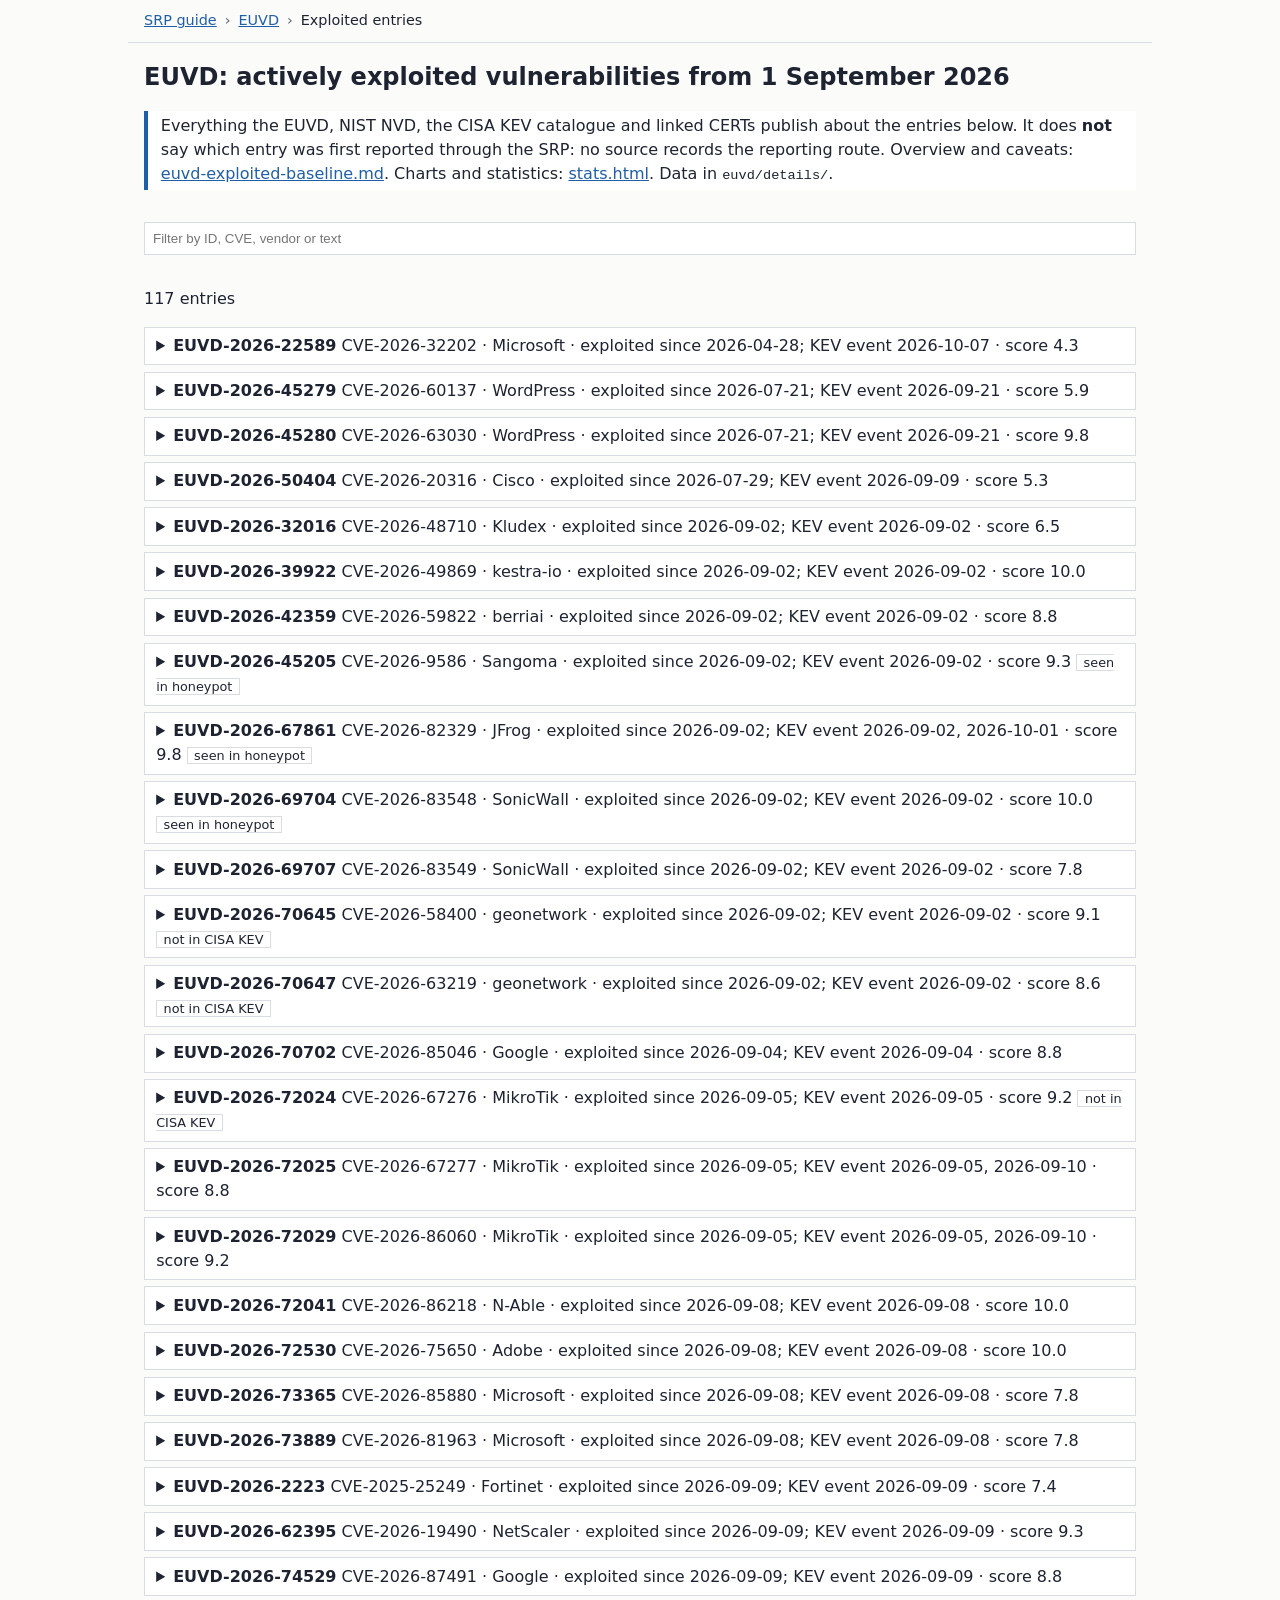
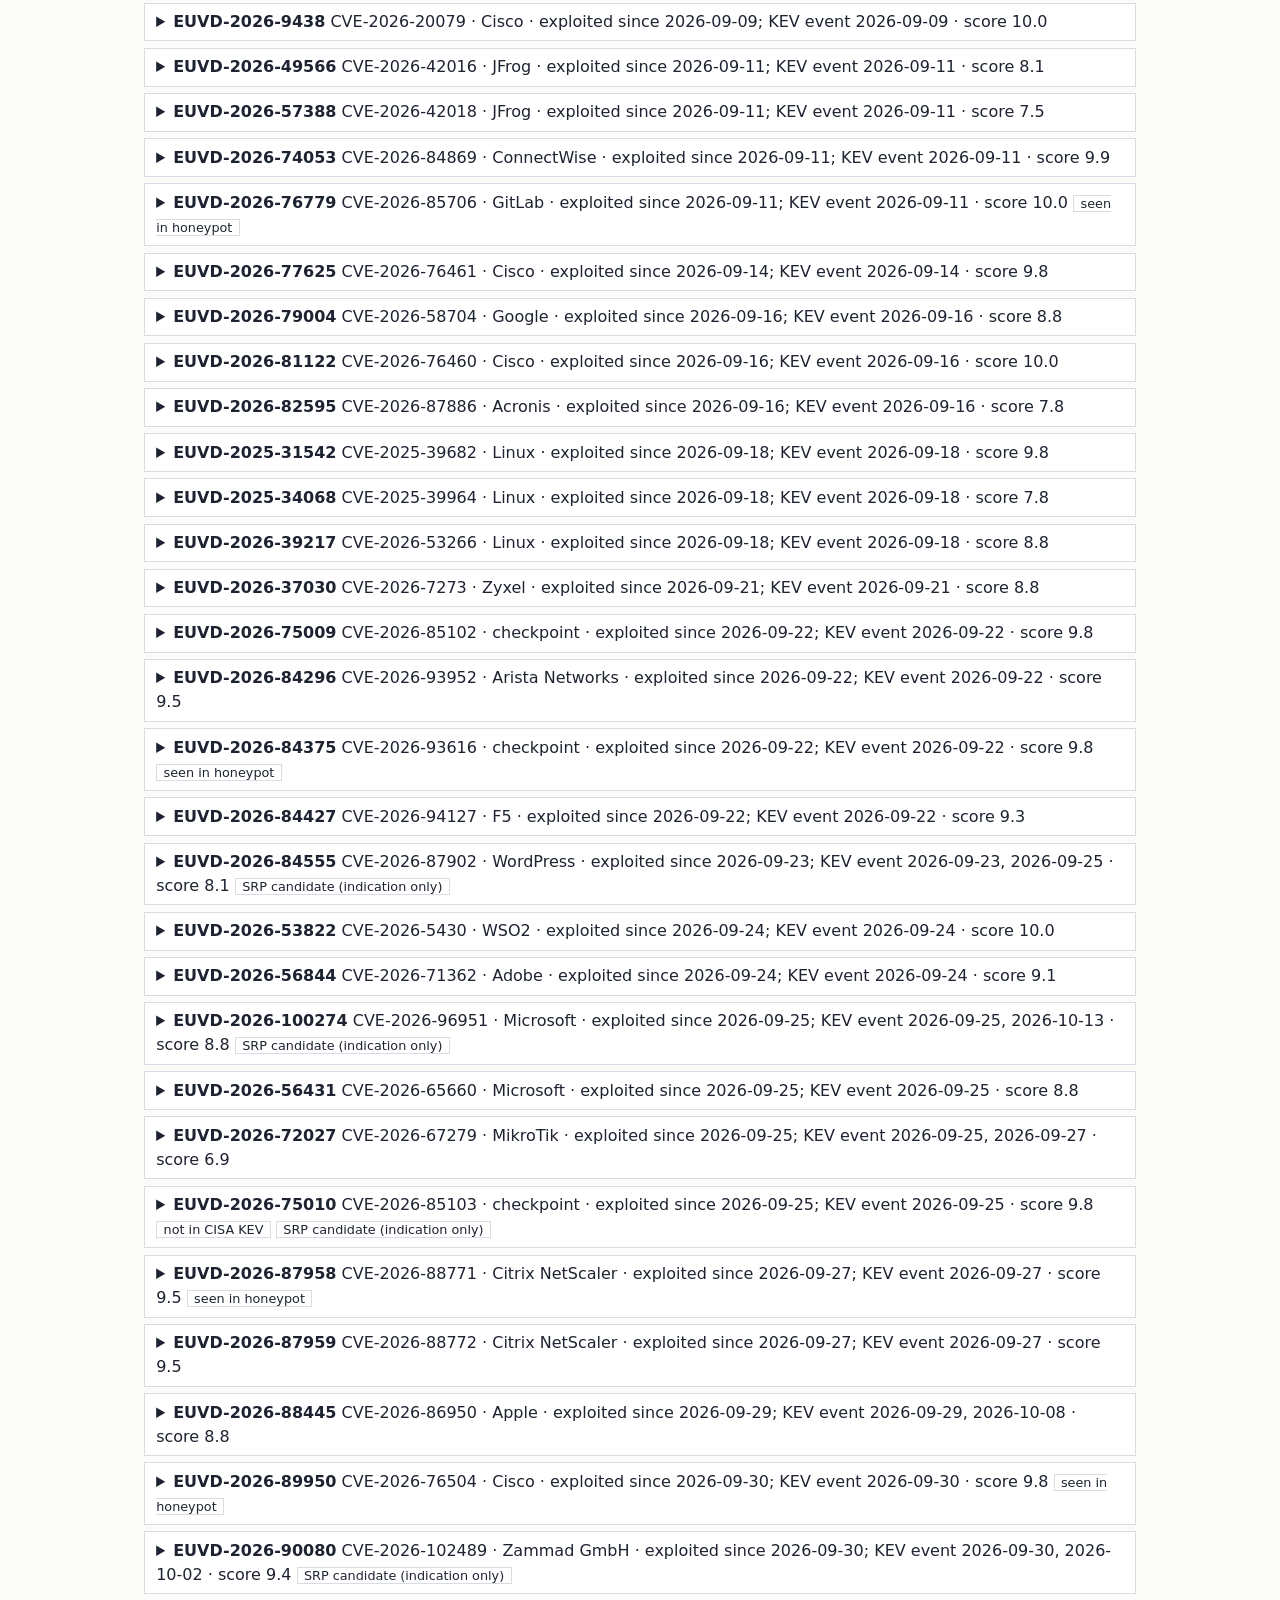
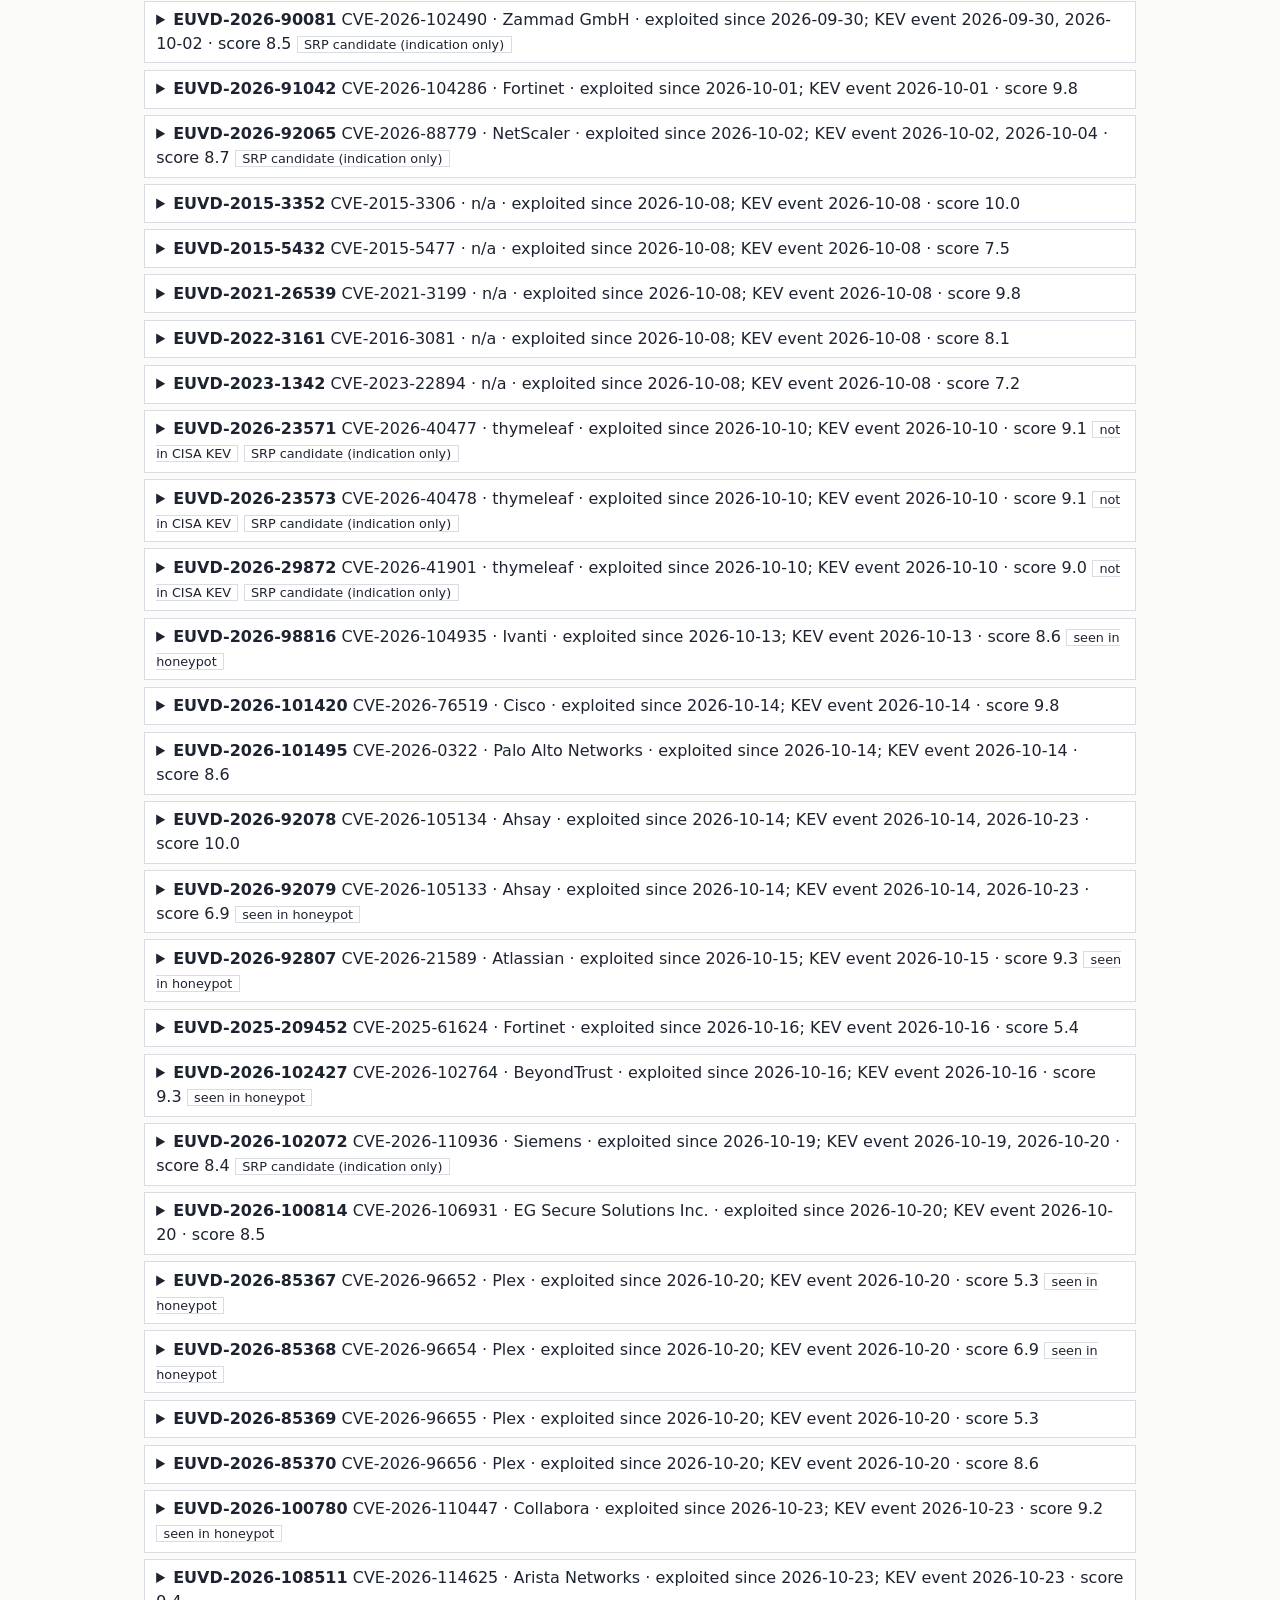
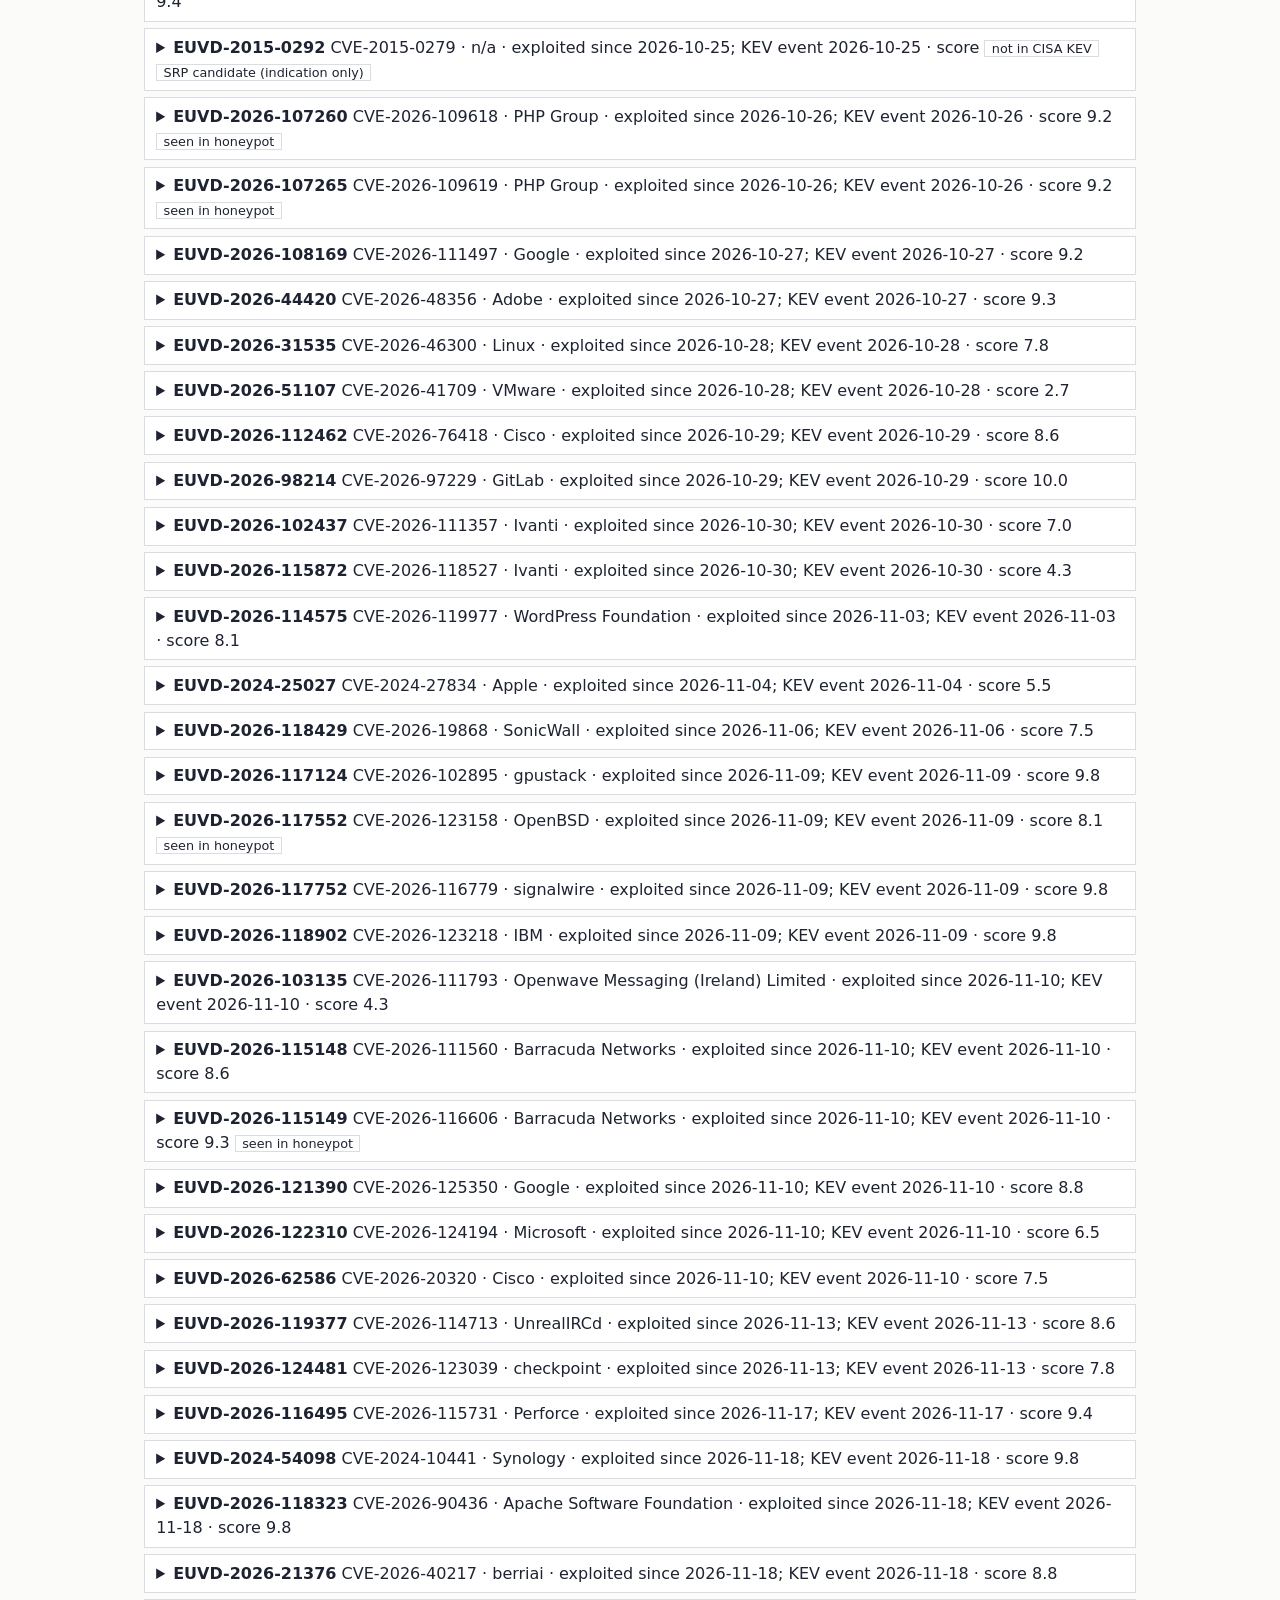
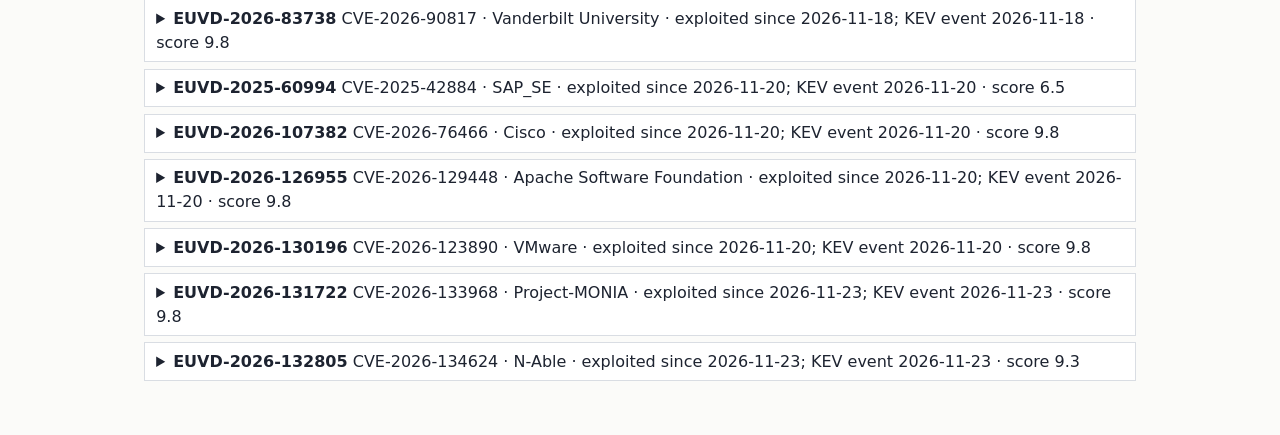
==== commit 5ed5115f: "EUVD exploited: 2 new entries (MONAI Label, N-able MailAssure), Synology ransomware flag, 4 honeypot" ====
--- a/euvd/index.html
+++ b/euvd/index.html
@@ -24,7 +24,7 @@
 It does <strong>not</strong> say which entry was first reported through the SRP: no source records the reporting route.
 Overview and caveats: <a href="../euvd-exploited-baseline.md">euvd-exploited-baseline.md</a>. Charts and statistics: <a href="stats.html">stats.html</a>. Data in <code>euvd/details/</code>.</p>
 <input id="q" type="search" placeholder="Filter by ID, CVE, vendor or text" aria-label="Filter">
-<p id="n">115 entries</p>
+<p id="n">117 entries</p>
 <details data-text="euvd-2026-22589 cve-2026-32202 microsoft protection mechanism failure in windows shell allows an unauthorized attacker to perform spoofing over a network."><summary><b>EUVD-2026-22589</b> CVE-2026-32202 · Microsoft · exploited since 2026-04-28; KEV event 2026-10-07 · score 4.3</summary><section><h4>EUVD</h4><dl><dt>EUVD ID</dt><dd><a href="https://euvd.enisa.europa.eu/enisa/EUVD-2026-22589" rel="noopener noreferrer">EUVD-2026-22589</a></dd><dt>Aliases</dt><dd>CVE-2026-32202, GHSA-x62h-w968-3v9v</dd><dt>Description</dt><dd>Protection mechanism failure in Windows Shell allows an unauthorized attacker to perform spoofing over a network.</dd><dt>Assigner</dt><dd>microsoft</dd><dt>Published</dt><dd>Apr 14, 2026, 4:57:36 PM</dd><dt>Updated</dt><dd>Oct 15, 2026, 3:52:51 PM</dd><dt>Exploited since</dt><dd>Apr 28, 2026, 12:00:00 AM</dd><dt>Base score</dt><dd>4.3 (CVSS 3.1)</dd><dt>Vector</dt><dd><code>CVSS:3.1/AV:N/AC:L/PR:N/UI:R/S:U/C:L/I:N/A:N/E:F/RL:O/RC:C</code></dd><dt>EPSS (as last recorded)</dt><dd>4.9</dd><dt>Products</dt><dd><ul><li>Windows 11 version 26H1 <small>(Microsoft) 10.0.28000.0 &lt;10.0.28000.2525</small></li><li>Windows 10 Version 22H2 <small>(Microsoft) 10.0.19045.0 &lt;10.0.19045.7548</small></li><li>Windows Server 2025 (Server Core installation) <small>(Microsoft) 10.0.26100.0 &lt;10.0.26100.33158</small></li><li>Windows Server 2019 <small>(Microsoft) 10.0.17763.0 &lt;10.0.17763.9020</small></li><li>Windows Server 2012 R2 (Server Core installation) <small>(Microsoft) 6.3.9600.0 &lt;6.3.9600.23291</small></li><li>Windows Server 2012 (Server Core installation) <small>(Microsoft) 6.2.9200.0 &lt;6.2.9200.26226</small></li><li>Windows 11 Version 24H2 <small>(Microsoft) 10.0.26100.0 &lt;10.0.26100.8875</small></li><li>Windows 11 Version 25H2 <small>(Microsoft) 10.0.26200.0 &lt;10.0.26200.8875</small></li><li>Windows 10 Version 1809 <small>(Microsoft) 10.0.17763.0 &lt;10.0.17763.9020</small></li><li>Windows Server 2019 (Server Core installation) <small>(Microsoft) 10.0.17763.0 &lt;10.0.17763.9020</small></li><li>Windows Server 2016 (Server Core installation) <small>(Microsoft) 10.0.14393.0 &lt;10.0.14393.9339</small></li><li>Windows Server 2022 <small>(Microsoft) 10.0.20348.0 &lt;10.0.20348.5386</small></li><li>Windows Server 2025 <small>(Microsoft) 10.0.26100.0 &lt;10.0.26100.33158</small></li><li>Windows 10 Version 21H2 <small>(Microsoft) 10.0.19044.0 &lt;10.0.19044.7548</small></li><li>Windows Server 2012 <small>(Microsoft) 6.2.9200.0 &lt;6.2.9200.26226</small></li><li>Windows 10 Version 1607 <small>(Microsoft) 10.0.14393.0 &lt;10.0.14393.9339</small></li><li>Windows Server 2012 R2 <small>(Microsoft) 6.3.9600.0 &lt;6.3.9600.23291</small></li><li>Windows Server 2016 <small>(Microsoft) 10.0.14393.0 &lt;10.0.14393.9339</small></li><li>Windows 11 Version 23H2 <small>(Microsoft) 10.0.22631.0 &lt;10.0.22631.7376</small></li></ul></dd><dt>References</dt><dd><ul><li><a href="https://msrc.microsoft.com/update-guide/vulnerability/CVE-2026-32202" rel="noopener noreferrer">https://msrc.microsoft.com/update-guide/vulnerability/CVE-2026-32202</a></li></ul></dd></dl></section><section><h4>NIST NVD</h4><dl><dt>CVE</dt><dd><a href="https://nvd.nist.gov/vuln/detail/CVE-2026-32202" rel="noopener noreferrer">CVE-2026-32202</a></dd><dt>Status</dt><dd>Analyzed</dd><dt>Published</dt><dd>2026-04-14T18:17:27.360</dd><dt>Last modified</dt><dd>2026-08-14T17:17:51.127</dd><dt>Description</dt><dd>Protection mechanism failure in Windows Shell allows an unauthorized attacker to perform spoofing over a network.</dd><dt>Metrics</dt><dd><ul><li>cvssMetricV31 4.3 MEDIUM <code>CVSS:3.1/AV:N/AC:L/PR:N/UI:R/S:U/C:L/I:N/A:N</code> <small>(secure@microsoft.com)</small></li><li>ssvcV203   <code></code> <small>(134c704f-9b21-4f2e-91b3-4a467353bcc0)</small></li></ul></dd><dt>Weaknesses</dt><dd>CWE-693</dd><dt>Source</dt><dd>secure@microsoft.com</dd><dt>References</dt><dd><ul><li><a href="https://msrc.microsoft.com/update-guide/vulnerability/CVE-2026-32202" rel="noopener noreferrer">https://msrc.microsoft.com/update-guide/vulnerability/CVE-2026-32202</a> <small>Vendor Advisory</small></li><li><a href="https://www.vicarius.io/vsociety/posts/cve-2026-32202-detection-script-spoofing-vulnerability-in-windows-shell" rel="noopener noreferrer">https://www.vicarius.io/vsociety/posts/cve-2026-32202-detection-script-spoofing-vulnerability-in-windows-shell</a> <small>Third Party Advisory</small></li><li><a href="https://www.vicarius.io/vsociety/posts/cve-2026-32202-mitigation-script-spoofing-vulnerability-in-windows-shell" rel="noopener noreferrer">https://www.vicarius.io/vsociety/posts/cve-2026-32202-mitigation-script-spoofing-vulnerability-in-windows-shell</a> <small>Mitigation, Third Party Advisory</small></li><li><a href="https://www.cisa.gov/known-exploited-vulnerabilities-catalog?field_cve=CVE-2026-32202" rel="noopener noreferrer">https://www.cisa.gov/known-exploited-vulnerabilities-catalog?field_cve=CVE-2026-32202</a> <small>Third Party Advisory, US Government Resource</small></li></ul></dd></dl></section><section><h4>CISA KEV catalogue</h4><dl><dt>CVE</dt><dd>CVE-2026-32202</dd><dt>Vendor / project</dt><dd>Microsoft</dd><dt>Product</dt><dd>Windows</dd><dt>Name</dt><dd>Microsoft Windows Protection Mechanism Failure Vulnerability</dd><dt>Added to catalogue</dt><dd>2026-04-28</dd><dt>Description</dt><dd>Microsoft Windows Shell contains a protection mechanism failure vulnerability that allows an unauthorized attacker to perform spoofing over a network.</dd><dt>Required action</dt><dd>Apply mitigations per vendor instructions, follow applicable BOD 22-01 guidance for cloud services, or discontinue use of the product if mitigations are unavailable.</dd><dt>Due</dt><dd>2026-05-12</dd><dt>Known ransomware use</dt><dd>Unknown</dd><dt>Forensic triage (BOD 26-04)</dt><dd>No</dd><dt>Notes</dt><dd>https://msrc.microsoft.com/update-guide/en-US/vulnerability/CVE-2026-32202 ; https://nvd.nist.gov/vuln/detail/CVE-2026-32202</dd><dt>CWEs</dt><dd>CWE-693</dd></dl></section><section><h4>KEV catalogues (per source, via EUVD)</h4><dl><dt>EU KEV added</dt><dd>2026-10-07</dd><dt>CISA KEV added</dt><dd>2026-04-28</dd></dl></section><section><h4>Honeypot sensors (Shadowserver, via EUVD)</h4><p>Not seen by the honeypot sensors.</p></section><section><h4>CERT and CSIRT</h4><ul><li>CISA: <a href="https://www.cisa.gov/known-exploited-vulnerabilities-catalog?field_cve=CVE-2026-32202" rel="noopener noreferrer">https://www.cisa.gov/known-exploited-vulnerabilities-catalog?field_cve=CVE-2026-32202</a></li></ul><h5>Advisories from CERTs</h5><ul><li><b><a href="https://wid.cert-bund.de/.well-known/csaf/white/2026/wid-sec-w-2026-1104.json" rel="noopener noreferrer">WID-SEC-W-2026-1104</a></b> <small>csaf_certbund · published Apr 14, 2026, 10:00:00 PM · updated Aug 12, 2026, 10:00:00 PM · 30 products</small><br>Microsoft Windows: Mehrere Schwachstellen<br><small>Ein Angreifer kann mehrere Schwachstellen in Microsoft Windows Produkten ausnutzen, um seine Privilegien zu erhöhen, um Informationen offenzulegen, um Sicherheitsvorkehrungen zu umgehen, um beliebigen Programmcode auszuführen, um falsche Informationen darzustellen, um einen Denial of Service Angriff durchzuführen, und um einen nicht näher spezifizierten Angriff durchzuführen.</small></li><li><b>NCSC-2026-0119</b> <small>csaf_ncscnl · published Apr 15, 2026, 8:53:38 AM · updated Apr 15, 2026, 8:53:38 AM · 72 products</small><br>Kwetsbaarheden verholpen in Microsoft Windows</li></ul></section><section><h4>Vendor advisories (1)</h4><ul><li><b><a href="https://msrc.microsoft.com/update-guide/vulnerability/CVE-2026-32202" rel="noopener noreferrer">msrc_CVE-2026-32202</a></b> <small>csaf_microsoft · published Apr 14, 2026, 7:00:00 AM · updated Jul 28, 2026, 7:00:00 AM · 57 products</small><br>Windows Shell Spoofing Vulnerability</li></ul></section></details>
 <details data-text="euvd-2026-45279 cve-2026-60137 wordpress wordpress 6.8.x before 6.8.6, 6.9.x before 6.9.5, and 7.0.x before 7.0.2 does not properly sanitise the author__not_in parameter of wp_query, which could allow sql injection when a plugin or theme passes untrusted input to the parameter."><summary><b>EUVD-2026-45279</b> CVE-2026-60137 · WordPress · exploited since 2026-07-21; KEV event 2026-09-21 · score 5.9</summary><section><h4>EUVD</h4><dl><dt>EUVD ID</dt><dd><a href="https://euvd.enisa.europa.eu/enisa/EUVD-2026-45279" rel="noopener noreferrer">EUVD-2026-45279</a></dd><dt>Aliases</dt><dd>CVE-2026-60137</dd><dt>Description</dt><dd>WordPress 6.8.x before 6.8.6, 6.9.x before 6.9.5, and 7.0.x before 7.0.2 does not properly sanitise the author__not_in parameter of WP_Query, which could allow SQL Injection when a plugin or theme passes untrusted input to the parameter.</dd><dt>Assigner</dt><dd>WPScan</dd><dt>Published</dt><dd>Jul 17, 2026, 7:14:12 PM</dd><dt>Updated</dt><dd>Oct 7, 2026, 6:16:21 PM</dd><dt>Exploited since</dt><dd>Jul 21, 2026, 12:00:00 AM</dd><dt>Base score</dt><dd>5.9 (CVSS 3.1)</dd><dt>Vector</dt><dd><code>CVSS:3.1/AV:N/AC:H/PR:N/UI:N/S:U/C:H/I:N/A:N</code></dd><dt>EPSS (as last recorded)</dt><dd>5.91</dd><dt>Products</dt><dd><ul><li>WordPress <small>(WordPress Foundation) 6.9.0 &lt;6.9.5</small></li><li>WordPress <small>(WordPress Foundation) 7.0.0 &lt;7.0.2</small></li><li>WordPress <small>(WordPress Foundation) 6.8.0 &lt;6.8.6</small></li></ul></dd><dt>References</dt><dd><ul><li><a href="https://github.com/WordPress/wordpress-develop/security/advisories/GHSA-fpp7-x2x2-2mjf" rel="noopener noreferrer">https://github.com/WordPress/wordpress-develop/security/advisories/GHSA-fpp7-x2x2-2mjf</a></li><li><a href="https://wordpress.org/news/2026/07/wordpress-7-0-2-release/" rel="noopener noreferrer">https://wordpress.org/news/2026/07/wordpress-7-0-2-release/</a></li></ul></dd></dl></section><section><h4>NIST NVD</h4><dl><dt>CVE</dt><dd><a href="https://nvd.nist.gov/vuln/detail/CVE-2026-60137" rel="noopener noreferrer">CVE-2026-60137</a></dd><dt>Status</dt><dd>Undergoing Analysis</dd><dt>Published</dt><dd>2026-07-17T20:17:27.790</dd><dt>Last modified</dt><dd>2026-10-07T19:17:39.560</dd><dt>Description</dt><dd>WordPress 6.8.x before 6.8.6, 6.9.x before 6.9.5, and 7.0.x before 7.0.2 does not properly sanitise the author__not_in parameter of WP_Query, which could allow SQL Injection when a plugin or theme passes untrusted input to the parameter.</dd><dt>Metrics</dt><dd><ul><li>cvssMetricV31 5.9 MEDIUM <code>CVSS:3.1/AV:N/AC:H/PR:N/UI:N/S:U/C:H/I:N/A:N</code> <small>(contact@wpscan.com)</small></li><li>ssvcV203   <code></code> <small>(134c704f-9b21-4f2e-91b3-4a467353bcc0)</small></li></ul></dd><dt>Weaknesses</dt><dd>CWE-89</dd><dt>Source</dt><dd>contact@wpscan.com</dd><dt>References</dt><dd><ul><li><a href="https://github.com/WordPress/wordpress-develop/security/advisories/GHSA-fpp7-x2x2-2mjf" rel="noopener noreferrer">https://github.com/WordPress/wordpress-develop/security/advisories/GHSA-fpp7-x2x2-2mjf</a> <small>Vendor Advisory</small></li><li><a href="https://wordpress.org/news/2026/07/wordpress-7-0-2-release/" rel="noopener noreferrer">https://wordpress.org/news/2026/07/wordpress-7-0-2-release/</a> <small>Release Notes</small></li><li><a href="https://www.cisa.gov/known-exploited-vulnerabilities-catalog?field_cve=CVE-2026-60137" rel="noopener noreferrer">https://www.cisa.gov/known-exploited-vulnerabilities-catalog?field_cve=CVE-2026-60137</a> <small>US Government Resource</small></li></ul></dd></dl></section><section><h4>CISA KEV catalogue</h4><dl><dt>CVE</dt><dd>CVE-2026-60137</dd><dt>Vendor / project</dt><dd>WordPress</dd><dt>Product</dt><dd>Core</dd><dt>Name</dt><dd>WordPress Core SQL Injection Vulnerability</dd><dt>Added to catalogue</dt><dd>2026-07-21</dd><dt>Description</dt><dd>WordPress Core contains a SQL injection vulnerability when a plugin or theme passes untrusted input to the parameter. This vulnerability can be chained with CVE-2026-63030 to allow an unauthenticated attacker to gain remote code execution on default WordPress installations.</dd><dt>Required action</dt><dd>Apply mitigations in accordance with vendor instructions, ensuring compliance with CISA’s BOD 26-04 Prioritizing Security Updates Based on Risk (see URL in Notes) guidance and CISA’s “Forensics Triage Requirements” (see URL in Notes). Follow applicable BOD 26-04 guidance for cloud services or discontinue use of the product if mitigations are unavailable. Stakeholders are responsible for evaluating each asset&#x27;s internet exposure and ensuring adherence to BOD 26-04 patching guidelines.</dd><dt>Due</dt><dd>2026-08-04</dd><dt>Known ransomware use</dt><dd>Unknown</dd><dt>Forensic triage (BOD 26-04)</dt><dd>No</dd><dt>Notes</dt><dd>https://wordpress.org/news/2026/07/wordpress-7-0-2-release/ ; BOD 26-04: https://www.cisa.gov/news-events/directives/bod-26-04-prioritizing-security-updates-based-risk ; Forensics Triage Requirements: https://www.cisa.gov/news-events/directives/bod-26-04-implementation-guidance-prioritizing-security-updates-based-risk ; https://nvd.nist.gov/vuln/detail/CVE-2026-60137</dd><dt>CWEs</dt><dd>CWE-89</dd></dl></section><section><h4>KEV catalogues (per source, via EUVD)</h4><dl><dt>EU KEV added</dt><dd>2026-09-21</dd><dt>CISA KEV added</dt><dd>2026-07-21</dd></dl></section><section><h4>Honeypot sensors (Shadowserver, via EUVD)</h4><p>Not seen by the honeypot sensors.</p></section><section><h4>CERT and CSIRT</h4><ul><li>CISA: <a href="https://www.cisa.gov/known-exploited-vulnerabilities-catalog?field_cve=CVE-2026-60137" rel="noopener noreferrer">https://www.cisa.gov/known-exploited-vulnerabilities-catalog?field_cve=CVE-2026-60137</a></li></ul><h5>Advisories from CERTs</h5><ul><li><b>NCSC-2026-0250</b> <small>csaf_ncscnl · published Jul 18, 2026, 11:01:56 AM · updated Jul 18, 2026, 11:01:56 AM · 1 products</small><br>Kwetsbaarheden verholpen in WordPress door Automattic</li></ul></section></details>
 <details data-text="euvd-2026-45280 cve-2026-63030 wordpress wordpress 6.9.x before 6.9.5 and 7.0.x before 7.0.2 is affected by a rest api batch endpoint route confusion issue which, combined with the author__not_in wp_query sql injection (cve-2026-60137), could allow an attacker to perform sql injection and achieve remote code execution."><summary><b>EUVD-2026-45280</b> CVE-2026-63030 · WordPress · exploited since 2026-07-21; KEV event 2026-09-21 · score 9.8</summary><section><h4>EUVD</h4><dl><dt>EUVD ID</dt><dd><a href="https://euvd.enisa.europa.eu/enisa/EUVD-2026-45280" rel="noopener noreferrer">EUVD-2026-45280</a></dd><dt>Aliases</dt><dd>CVE-2026-63030</dd><dt>Description</dt><dd>WordPress 6.9.x before 6.9.5 and 7.0.x before 7.0.2 is affected by a REST API batch endpoint route confusion issue which, combined with the author__not_in WP_Query SQL Injection (CVE-2026-60137), could allow an attacker to perform SQL Injection and achieve Remote Code Execution.</dd><dt>Assigner</dt><dd>WPScan</dd><dt>Published</dt><dd>Jul 17, 2026, 7:14:12 PM</dd><dt>Updated</dt><dd>Oct 7, 2026, 6:26:30 PM</dd><dt>Exploited since</dt><dd>Jul 21, 2026, 12:00:00 AM</dd><dt>Base score</dt><dd>9.8 (CVSS 3.1)</dd><dt>Vector</dt><dd><code>CVSS:3.1/AV:N/AC:L/PR:N/UI:N/S:U/C:H/I:H/A:H</code></dd><dt>EPSS (as last recorded)</dt><dd>10.12</dd><dt>Products</dt><dd><ul><li>WordPress <small>(WordPress Foundation) 7.0.0 &lt;7.0.2</small></li><li>WordPress <small>(WordPress Foundation) 6.9.0 &lt;6.9.5</small></li></ul></dd><dt>References</dt><dd><ul><li><a href="https://github.com/WordPress/wordpress-develop/security/advisories/GHSA-ff9f-jf42-662q" rel="noopener noreferrer">https://github.com/WordPress/wordpress-develop/security/advisories/GHSA-ff9f-jf42-662q</a></li><li><a href="https://wordpress.org/news/2026/07/wordpress-7-0-2-release/" rel="noopener noreferrer">https://wordpress.org/news/2026/07/wordpress-7-0-2-release/</a></li></ul></dd></dl></section><section><h4>NIST NVD</h4><dl><dt>CVE</dt><dd><a href="https://nvd.nist.gov/vuln/detail/CVE-2026-63030" rel="noopener noreferrer">CVE-2026-63030</a></dd><dt>Status</dt><dd>Undergoing Analysis</dd><dt>Published</dt><dd>2026-07-17T20:17:28.490</dd><dt>Last modified</dt><dd>2026-10-07T19:17:39.767</dd><dt>Description</dt><dd>WordPress 6.9.x before 6.9.5 and 7.0.x before 7.0.2 is affected by a REST API batch endpoint route confusion issue which, combined with the author__not_in WP_Query SQL Injection (CVE-2026-60137), could allow an attacker to perform SQL Injection and achieve Remote Code Execution.</dd><dt>Metrics</dt><dd><ul><li>cvssMetricV31 9.8 CRITICAL <code>CVSS:3.1/AV:N/AC:L/PR:N/UI:N/S:U/C:H/I:H/A:H</code> <small>(contact@wpscan.com)</small></li><li>ssvcV203   <code></code> <small>(134c704f-9b21-4f2e-91b3-4a467353bcc0)</small></li></ul></dd><dt>Weaknesses</dt><dd>CWE-436</dd><dt>Source</dt><dd>contact@wpscan.com</dd><dt>References</dt><dd><ul><li><a href="https://github.com/WordPress/wordpress-develop/security/advisories/GHSA-ff9f-jf42-662q" rel="noopener noreferrer">https://github.com/WordPress/wordpress-develop/security/advisories/GHSA-ff9f-jf42-662q</a> <small>Vendor Advisory</small></li><li><a href="https://wordpress.org/news/2026/07/wordpress-7-0-2-release/" rel="noopener noreferrer">https://wordpress.org/news/2026/07/wordpress-7-0-2-release/</a> <small>Release Notes</small></li><li><a href="https://www.cisa.gov/known-exploited-vulnerabilities-catalog?field_cve=CVE-2026-63030" rel="noopener noreferrer">https://www.cisa.gov/known-exploited-vulnerabilities-catalog?field_cve=CVE-2026-63030</a> <small>US Government Resource</small></li></ul></dd></dl></section><section><h4>CISA KEV catalogue</h4><dl><dt>CVE</dt><dd>CVE-2026-63030</dd><dt>Vendor / project</dt><dd>WordPress</dd><dt>Product</dt><dd>Core</dd><dt>Name</dt><dd>WordPress Core Interpretation Conflict Vulnerability</dd><dt>Added to catalogue</dt><dd>2026-07-21</dd><dt>Description</dt><dd>WordPress Core contains an interpretation conflict vulnerability that could allow an attacker to perform SQL Injection and achieve Remote Code Execution. This vulnerability can be chained with CVE-2026-60137.</dd><dt>Required action</dt><dd>Apply mitigations in accordance with vendor instructions, ensuring compliance with CISA’s BOD 26-04 Prioritizing Security Updates Based on Risk (see URL in Notes) guidance and CISA’s “Forensics Triage Requirements” (see URL in Notes). Follow applicable BOD 26-04 guidance for cloud services or discontinue use of the product if mitigations are unavailable. Stakeholders are responsible for evaluating each asset&#x27;s internet exposure and ensuring adherence to BOD 26-04 patching guidelines.</dd><dt>Due</dt><dd>2026-07-24</dd><dt>Known ransomware use</dt><dd>Unknown</dd><dt>Forensic triage (BOD 26-04)</dt><dd>Yes</dd><dt>Notes</dt><dd>https://wordpress.org/news/2026/07/wordpress-7-0-2-release/ ; BOD 26-04: https://www.cisa.gov/news-events/directives/bod-26-04-prioritizing-security-updates-based-risk ; Forensics Triage Requirements: https://www.cisa.gov/news-events/directives/bod-26-04-implementation-guidance-prioritizing-security-updates-based-risk ; https://nvd.nist.gov/vuln/detail/CVE-2026-63030</dd><dt>CWEs</dt><dd>CWE-436</dd></dl></section><section><h4>KEV catalogues (per source, via EUVD)</h4><dl><dt>EU KEV added</dt><dd>2026-09-21</dd><dt>CISA KEV added</dt><dd>2026-07-21</dd></dl></section><section><h4>Honeypot sensors (Shadowserver, via EUVD)</h4><p>Not seen by the honeypot sensors.</p></section><section><h4>CERT and CSIRT</h4><ul><li>CISA: <a href="https://www.cisa.gov/known-exploited-vulnerabilities-catalog?field_cve=CVE-2026-63030" rel="noopener noreferrer">https://www.cisa.gov/known-exploited-vulnerabilities-catalog?field_cve=CVE-2026-63030</a></li></ul><h5>Advisories from CERTs</h5><ul><li><b>NCSC-2026-0250</b> <small>csaf_ncscnl · published Jul 18, 2026, 11:01:56 AM · updated Jul 18, 2026, 11:01:56 AM · 1 products</small><br>Kwetsbaarheden verholpen in WordPress door Automattic</li></ul></section></details>
@@ -76,8 +76,8 @@
 path involving usernames that begin with a prohibited character, allowing for the trusted RouterOS policy mask to be changed, leading to privilege escalation. Exploitation requires an unauthenticated SSH session to reach the RouterOS login helper.This issue was fixed in versions: 6.49.21 (Long-term), 7.23.4 (Long-term) and 7.24.2 (Stable)</dd><dt>Metrics</dt><dd><ul><li>cvssMetricV31 9.8 CRITICAL <code>CVSS:3.1/AV:N/AC:L/PR:N/UI:N/S:U/C:H/I:H/A:H</code> <small>(nvd@nist.gov)</small></li><li>cvssMetricV40 9.2 CRITICAL <code>CVSS:4.0/AV:N/AC:L/AT:P/PR:N/UI:N/VC:H/VI:H/VA:H/SC:N/SI:N/SA:N/E:X/CR:X/IR:X/AR:X/MAV:X/MAC:X/MAT:X/MPR:X/MUI:X/MVC:X/MVI:X/MVA:X/MSC:X/MSI:X/MSA:X/S:X/AU:X/R:X/V:X/RE:X/U:X</code> <small>(cvd@cert.pl)</small></li><li>ssvcV203   <code></code> <small>(134c704f-9b21-4f2e-91b3-4a467353bcc0)</small></li></ul></dd><dt>Weaknesses</dt><dd>CWE-88</dd><dt>Source</dt><dd>cvd@cert.pl</dd><dt>References</dt><dd><ul><li><a href="https://cert.pl/en/posts/2026/09/mikrotik-routeros-cve" rel="noopener noreferrer">https://cert.pl/en/posts/2026/09/mikrotik-routeros-cve</a> <small>Third Party Advisory</small></li><li><a href="https://cert.pl/en/posts/2026/09/vulnerabilities-in-mikrotik-routeros-actively-exploited/" rel="noopener noreferrer">https://cert.pl/en/posts/2026/09/vulnerabilities-in-mikrotik-routeros-actively-exploited/</a> <small>Mitigation, Third Party Advisory</small></li><li><a href="https://forum.mikrotik.com/t/6-49-21-long-term-is-released/272802" rel="noopener noreferrer">https://forum.mikrotik.com/t/6-49-21-long-term-is-released/272802</a> <small>Release Notes</small></li><li><a href="https://forum.mikrotik.com/t/7-23-4-long-term-is-released/272801" rel="noopener noreferrer">https://forum.mikrotik.com/t/7-23-4-long-term-is-released/272801</a> <small>Release Notes</small></li><li><a href="https://forum.mikrotik.com/t/7-24-2-stable-is-released/272800" rel="noopener noreferrer">https://forum.mikrotik.com/t/7-24-2-stable-is-released/272800</a> <small>Release Notes</small></li><li><a href="https://mikrotik.com/supportsec/september-2026-vulnerability/" rel="noopener noreferrer">https://mikrotik.com/supportsec/september-2026-vulnerability/</a> <small>Vendor Advisory</small></li><li><a href="https://npratley.net/reversing-mikrotiks-silent-patch-the-routeros-7-23-4-fix-they-wouldnt-explain/" rel="noopener noreferrer">https://npratley.net/reversing-mikrotiks-silent-patch-the-routeros-7-23-4-fix-they-wouldnt-explain/</a> <small>Exploit, Third Party Advisory</small></li><li><a href="https://www.cisa.gov/known-exploited-vulnerabilities-catalog?field_cve=CVE-2026-86060" rel="noopener noreferrer">https://www.cisa.gov/known-exploited-vulnerabilities-catalog?field_cve=CVE-2026-86060</a> <small>US Government Resource</small></li></ul></dd></dl></section><section><h4>CISA KEV catalogue</h4><dl><dt>CVE</dt><dd>CVE-2026-86060</dd><dt>Vendor / project</dt><dd>MikroTik</dd><dt>Product</dt><dd>RouterOS</dd><dt>Name</dt><dd>MikroTik RouterOS Improper Neutralization of Argument Delimiters in a Command Vulnerability</dd><dt>Added to catalogue</dt><dd>2026-09-10</dd><dt>Description</dt><dd>MikroTik RouterOS contains an improper neutralization of argument delimiters in a command vulnerability which allows an attacker to change the trusted RouterOS policy mask, leading to privilege escalation.</dd><dt>Required action</dt><dd>Apply mitigations in accordance with vendor instructions, ensuring compliance with CISA’s BOD 26-04 Prioritizing Security Updates Based on Risk (see URL in Notes) guidance and CISA’s “Forensics Triage Requirements” (see URL in Notes). Follow applicable BOD 26-04 guidance for cloud services or discontinue use of the product if mitigations are unavailable. Stakeholders are responsible for evaluating each asset&#x27;s internet exposure and ensuring adherence to BOD 26-04 patching guidelines.</dd><dt>Due</dt><dd>2026-09-13</dd><dt>Known ransomware use</dt><dd>Unknown</dd><dt>Forensic triage (BOD 26-04)</dt><dd>Yes</dd><dt>Notes</dt><dd>https://mikrotik.com/supportsec/september-2026-vulnerability ; BOD 26-04: https://www.cisa.gov/news-events/directives/bod-26-04-prioritizing-security-updates-based-risk ; Forensics Triage Requirements: https://www.cisa.gov/news-events/directives/bod-26-04-implementation-guidance-prioritizing-security-updates-based-risk ; https://nvd.nist.gov/vuln/detail/CVE-2026-86060</dd><dt>CWEs</dt><dd>CWE-88</dd></dl></section><section><h4>KEV catalogues (per source, via EUVD)</h4><dl><dt>EU KEV added</dt><dd>2026-09-05</dd><dt>CISA KEV added</dt><dd>2026-09-10</dd></dl></section><section><h4>Honeypot sensors (Shadowserver, via EUVD)</h4><p>Not seen by the honeypot sensors.</p></section><section><h4>CERT and CSIRT</h4><ul><li>CERT Polska: <a href="https://cert.pl/en/posts/2026/09/mikrotik-routeros-cve" rel="noopener noreferrer">https://cert.pl/en/posts/2026/09/mikrotik-routeros-cve</a></li><li>CERT Polska: <a href="https://cert.pl/en/posts/2026/09/vulnerabilities-in-mikrotik-routeros-actively-exploited/" rel="noopener noreferrer">https://cert.pl/en/posts/2026/09/vulnerabilities-in-mikrotik-routeros-actively-exploited/</a></li><li>CISA: <a href="https://www.cisa.gov/known-exploited-vulnerabilities-catalog?field_cve=CVE-2026-86060" rel="noopener noreferrer">https://www.cisa.gov/known-exploited-vulnerabilities-catalog?field_cve=CVE-2026-86060</a></li></ul><h5>Advisories from CERTs</h5><ul><li><b>NCSC-2026-0345</b> <small>csaf_ncscnl · published Sep 8, 2026, 9:46:33 AM · updated Sep 8, 2026, 9:46:33 AM · 1 products</small><br>Kwetsbaarheden verholpen in MikroTik RouterOS</li></ul></section></details>
 <details data-text="euvd-2026-72041 cve-2026-86218 n-able n-central is vulnerable to a pre-auth remote code execution this issue affects n-central: before 2026.3.1.14."><summary><b>EUVD-2026-72041</b> CVE-2026-86218 · N-Able · exploited since 2026-09-08; KEV event 2026-09-08 · score 10.0</summary><section><h4>EUVD</h4><dl><dt>EUVD ID</dt><dd><a href="https://euvd.enisa.europa.eu/enisa/EUVD-2026-72041" rel="noopener noreferrer">EUVD-2026-72041</a></dd><dt>Aliases</dt><dd>CVE-2026-86218, GHSA-5f24-g9g9-m3v8</dd><dt>Description</dt><dd>N-central is vulnerable to a pre-auth remote code execution This issue affects N-central: before 2026.3.1.14.</dd><dt>Assigner</dt><dd>N-able</dd><dt>Published</dt><dd>Sep 6, 2026, 2:15:28 AM</dd><dt>Updated</dt><dd>Sep 9, 2026, 4:25:45 AM</dd><dt>Exploited since</dt><dd>Sep 8, 2026, 12:00:00 AM</dd><dt>Base score</dt><dd>10.0 (CVSS 4.0)</dd><dt>Vector</dt><dd><code>CVSS:4.0/AV:N/AC:L/AT:N/PR:N/UI:N/VC:H/VI:H/VA:H/SC:H/SI:H/SA:H</code></dd><dt>EPSS (as last recorded)</dt><dd>12.93</dd><dt>Products</dt><dd><ul><li>N-central <small>(N-Able) 0 &lt;2026.3.1.14</small></li></ul></dd><dt>References</dt><dd><ul><li><a href="https://me.n-able.com/s/security-advisory/aArVy0000002Ld3KAE/cve202686218-preauthentication-remote-code-execution" rel="noopener noreferrer">https://me.n-able.com/s/security-advisory/aArVy0000002Ld3KAE/cve202686218-preauthentication-remote-code-execution</a></li></ul></dd></dl></section><section><h4>NIST NVD</h4><dl><dt>CVE</dt><dd><a href="https://nvd.nist.gov/vuln/detail/CVE-2026-86218" rel="noopener noreferrer">CVE-2026-86218</a></dd><dt>Status</dt><dd>Analyzed</dd><dt>Published</dt><dd>2026-09-06T03:17:17.373</dd><dt>Last modified</dt><dd>2026-09-09T05:18:19.490</dd><dt>Description</dt><dd>N-central is vulnerable to a pre-auth remote code execution This issue affects N-central: before 2026.3.1.14.</dd><dt>Metrics</dt><dd><ul><li>cvssMetricV31 9.8 CRITICAL <code>CVSS:3.1/AV:N/AC:L/PR:N/UI:N/S:U/C:H/I:H/A:H</code> <small>(nvd@nist.gov)</small></li><li>cvssMetricV40 10.0 CRITICAL <code>CVSS:4.0/AV:N/AC:L/AT:N/PR:N/UI:N/VC:H/VI:H/VA:H/SC:H/SI:H/SA:H/E:X/CR:X/IR:X/AR:X/MAV:X/MAC:X/MAT:X/MPR:X/MUI:X/MVC:X/MVI:X/MVA:X/MSC:X/MSI:X/MSA:X/S:X/AU:X/R:X/V:X/RE:X/U:X</code> <small>(a5532a13-c4dd-4202-bef1-e0b8f2f8d12b)</small></li><li>ssvcV203   <code></code> <small>(134c704f-9b21-4f2e-91b3-4a467353bcc0)</small></li></ul></dd><dt>Weaknesses</dt><dd>CWE-96</dd><dt>Source</dt><dd>a5532a13-c4dd-4202-bef1-e0b8f2f8d12b</dd><dt>References</dt><dd><ul><li><a href="https://me.n-able.com/s/security-advisory/aArVy0000002Ld3KAE/cve202686218-preauthentication-remote-code-execution" rel="noopener noreferrer">https://me.n-able.com/s/security-advisory/aArVy0000002Ld3KAE/cve202686218-preauthentication-remote-code-execution</a> <small>Vendor Advisory</small></li><li><a href="https://www.cisa.gov/known-exploited-vulnerabilities-catalog?field_cve=CVE-2026-86218" rel="noopener noreferrer">https://www.cisa.gov/known-exploited-vulnerabilities-catalog?field_cve=CVE-2026-86218</a> <small>US Government Resource</small></li></ul></dd></dl></section><section><h4>CISA KEV catalogue</h4><dl><dt>CVE</dt><dd>CVE-2026-86218</dd><dt>Vendor / project</dt><dd>N-able</dd><dt>Product</dt><dd>N-central</dd><dt>Name</dt><dd>N-able N-central Static Code Injection Vulnerability</dd><dt>Added to catalogue</dt><dd>2026-09-08</dd><dt>Description</dt><dd>N-able N-central contains a static code injection vulnerability that could allow for pre-authentication remote code execution.</dd><dt>Required action</dt><dd>Apply mitigations in accordance with vendor instructions, ensuring compliance with CISA’s BOD 26-04 Prioritizing Security Updates Based on Risk (see URL in Notes) guidance and CISA’s “Forensics Triage Requirements” (see URL in Notes). Follow applicable BOD 26-04 guidance for cloud services or discontinue use of the product if mitigations are unavailable. Stakeholders are responsible for evaluating each asset&#x27;s internet exposure and ensuring adherence to BOD 26-04 patching guidelines.</dd><dt>Due</dt><dd>2026-09-11</dd><dt>Known ransomware use</dt><dd>Unknown</dd><dt>Forensic triage (BOD 26-04)</dt><dd>Yes</dd><dt>Notes</dt><dd>https://status.n-able.com/2026/09/06/n-central-2026-3-hotfix-4-cve-2026-86218/ ; https://me.n-able.com/s/security-advisory/aArVy0000002Ld3KAE/cve202686218-preauthentication-remote-code-execution ; BOD 26-04: https://www.cisa.gov/news-events/directives/bod-26-04-prioritizing-security-updates-based-risk ; Forensics Triage Requirements: https://www.cisa.gov/news-events/directives/bod-26-04-implementation-guidance-prioritizing-security-updates-based-risk ; https://nvd.nist.gov/vuln/detail/CVE-2026-86218</dd><dt>CWEs</dt><dd>CWE-96</dd></dl></section><section><h4>KEV catalogues (per source, via EUVD)</h4><dl><dt>EU KEV added</dt><dd>not listed</dd><dt>CISA KEV added</dt><dd>2026-09-08</dd></dl></section><section><h4>Honeypot sensors (Shadowserver, via EUVD)</h4><p>Not seen by the honeypot sensors.</p></section><section><h4>CERT and CSIRT</h4><ul><li>CISA: <a href="https://www.cisa.gov/known-exploited-vulnerabilities-catalog?field_cve=CVE-2026-86218" rel="noopener noreferrer">https://www.cisa.gov/known-exploited-vulnerabilities-catalog?field_cve=CVE-2026-86218</a></li></ul><h5>Advisories from CERTs</h5><ul><li><b>NCSC-2026-0342</b> <small>csaf_ncscnl · published Sep 7, 2026, 11:34:49 AM · updated Sep 11, 2026, 1:43:21 PM · 1 products</small><br>Kwetsbaarheid verholpen in N-central van N-able</li></ul></section></details>
 <details data-text="euvd-2026-72530 cve-2026-75650 adobe adobe commerce is affected by an improper neutralization of special elements used in a template engine vulnerability that could result in arbitrary code execution in the context of the current user. an attacker could exploit this vulnerability to execute arbitrary code. exploitation of this issue does not require user interaction. scope is changed."><summary><b>EUVD-2026-72530</b> CVE-2026-75650 · Adobe · exploited since 2026-09-08; KEV event 2026-09-08 · score 10.0</summary><section><h4>EUVD</h4><dl><dt>EUVD ID</dt><dd><a href="https://euvd.enisa.europa.eu/enisa/EUVD-2026-72530" rel="noopener noreferrer">EUVD-2026-72530</a></dd><dt>Aliases</dt><dd>CVE-2026-75650, GHSA-fj37-xm58-mf28</dd><dt>Description</dt><dd>Adobe Commerce is affected by an Improper Neutralization of Special Elements Used in a Template Engine vulnerability that could result in arbitrary code execution in the context of the current user. An attacker could exploit this vulnerability to execute arbitrary code. Exploitation of this issue does not require user interaction. Scope is changed.</dd><dt>Assigner</dt><dd>adobe</dd><dt>Published</dt><dd>Sep 7, 2026, 8:17:16 PM</dd><dt>Updated</dt><dd>Sep 9, 2026, 4:25:47 AM</dd><dt>Exploited since</dt><dd>Sep 8, 2026, 12:00:00 AM</dd><dt>Base score</dt><dd>10.0 (CVSS 3.1)</dd><dt>Vector</dt><dd><code>CVSS:3.1/AV:N/AC:L/PR:N/UI:N/S:C/C:H/I:H/A:H</code></dd><dt>EPSS (as last recorded)</dt><dd>3.95</dd><dt>Products</dt><dd><ul><li>Adobe Commerce <small>(Adobe) 0 ≤2.4.9-2026-aug, 2.4.8-2026-aug, 2.4.7-2026-aug, 2.4.6-2026-aug, 2.4.5-2026-aug, 2.4.4-2026-aug</small></li><li>Magento Open Source <small>(Magento) 0 ≤2.4.9-2026-aug, 2.4.8-2026-aug, 2.4.7-2026-aug, 2.4.6-2026-aug</small></li><li>Adobe Commerce B2B <small>(Adobe) 0 ≤1.5.3-2026-aug, 1.5.2-2026-aug, 1.4.2-2026-aug, 1.3.4-2026-aug, 1.3.3-2026-aug</small></li></ul></dd><dt>References</dt><dd><ul><li><a href="https://helpx.adobe.com/security/products/magento/apsb26-146.html" rel="noopener noreferrer">https://helpx.adobe.com/security/products/magento/apsb26-146.html</a></li></ul></dd></dl></section><section><h4>NIST NVD</h4><dl><dt>CVE</dt><dd><a href="https://nvd.nist.gov/vuln/detail/CVE-2026-75650" rel="noopener noreferrer">CVE-2026-75650</a></dd><dt>Status</dt><dd>Analyzed</dd><dt>Published</dt><dd>2026-09-07T21:17:30.863</dd><dt>Last modified</dt><dd>2026-09-09T05:18:07.237</dd><dt>Description</dt><dd>Adobe Commerce is affected by an Improper Neutralization of Special Elements Used in a Template Engine vulnerability that could result in arbitrary code execution in the context of the current user. An attacker could exploit this vulnerability to execute arbitrary code. Exploitation of this issue does not require user interaction. Scope is changed.</dd><dt>Metrics</dt><dd><ul><li>cvssMetricV31 10.0 CRITICAL <code>CVSS:3.1/AV:N/AC:L/PR:N/UI:N/S:C/C:H/I:H/A:H</code> <small>(psirt@adobe.com)</small></li><li>ssvcV203   <code></code> <small>(134c704f-9b21-4f2e-91b3-4a467353bcc0)</small></li></ul></dd><dt>Weaknesses</dt><dd>CWE-1336</dd><dt>Source</dt><dd>psirt@adobe.com</dd><dt>References</dt><dd><ul><li><a href="https://helpx.adobe.com/security/products/magento/apsb26-146.html" rel="noopener noreferrer">https://helpx.adobe.com/security/products/magento/apsb26-146.html</a> <small>Patch, Vendor Advisory</small></li><li><a href="https://www.cisa.gov/known-exploited-vulnerabilities-catalog?field_cve=CVE-2026-75650" rel="noopener noreferrer">https://www.cisa.gov/known-exploited-vulnerabilities-catalog?field_cve=CVE-2026-75650</a> <small>US Government Resource</small></li></ul></dd></dl></section><section><h4>CISA KEV catalogue</h4><dl><dt>CVE</dt><dd>CVE-2026-75650</dd><dt>Vendor / project</dt><dd>Adobe</dd><dt>Product</dt><dd>Commerce and Magento</dd><dt>Name</dt><dd>Adobe Commerce and Magento Improper Neutralization of Special Elements Used in a Template Engine Vulnerability</dd><dt>Added to catalogue</dt><dd>2026-09-08</dd><dt>Description</dt><dd>Adobe Commerce and Magento Open Source contain an improper neutralization of special elements used in a template engine vulnerability that could allow an attacker to execute arbitrary code.</dd><dt>Required action</dt><dd>Apply mitigations in accordance with vendor instructions, ensuring compliance with CISA’s BOD 26-04 Prioritizing Security Updates Based on Risk (see URL in Notes) guidance and CISA’s “Forensics Triage Requirements” (see URL in Notes). Follow applicable BOD 26-04 guidance for cloud services or discontinue use of the product if mitigations are unavailable. Stakeholders are responsible for evaluating each asset&#x27;s internet exposure and ensuring adherence to BOD 26-04 patching guidelines.</dd><dt>Due</dt><dd>2026-09-11</dd><dt>Known ransomware use</dt><dd>Unknown</dd><dt>Forensic triage (BOD 26-04)</dt><dd>Yes</dd><dt>Notes</dt><dd>https://helpx.adobe.com/security/products/magento/apsb26-146.html ; BOD 26-04: https://www.cisa.gov/news-events/directives/bod-26-04-prioritizing-security-updates-based-risk ; Forensics Triage Requirements: https://www.cisa.gov/news-events/directives/bod-26-04-implementation-guidance-prioritizing-security-updates-based-risk ; https://nvd.nist.gov/vuln/detail/CVE-2026-75650</dd><dt>CWEs</dt><dd>CWE-1336</dd></dl></section><section><h4>KEV catalogues (per source, via EUVD)</h4><dl><dt>EU KEV added</dt><dd>not listed</dd><dt>CISA KEV added</dt><dd>2026-09-08</dd></dl></section><section><h4>Honeypot sensors (Shadowserver, via EUVD)</h4><p>Not seen by the honeypot sensors.</p></section><section><h4>CERT and CSIRT</h4><ul><li>CISA: <a href="https://www.cisa.gov/known-exploited-vulnerabilities-catalog?field_cve=CVE-2026-75650" rel="noopener noreferrer">https://www.cisa.gov/known-exploited-vulnerabilities-catalog?field_cve=CVE-2026-75650</a></li></ul><h5>Advisories from CERTs</h5><ul><li><b>NCSC-2026-0344</b> <small>csaf_ncscnl · published Sep 8, 2026, 7:26:00 AM · updated Sep 8, 2026, 7:26:00 AM · 3 products</small><br>Kwetsbaarheid verholpen in Adobe Commerce en Magento</li></ul></section></details>
-<details data-text="euvd-2026-73365 cve-2026-85880 microsoft heap-based buffer overflow in windows alpc allows an authorized attacker to elevate privileges locally."><summary><b>EUVD-2026-73365</b> CVE-2026-85880 · Microsoft · exploited since 2026-09-08; KEV event 2026-09-08 · score 7.8</summary><section><h4>EUVD</h4><dl><dt>EUVD ID</dt><dd><a href="https://euvd.enisa.europa.eu/enisa/EUVD-2026-73365" rel="noopener noreferrer">EUVD-2026-73365</a></dd><dt>Aliases</dt><dd>CVE-2026-85880, GHSA-96fm-jjf3-wv64</dd><dt>Description</dt><dd>Heap-based buffer overflow in Windows ALPC allows an authorized attacker to elevate privileges locally.</dd><dt>Assigner</dt><dd>microsoft</dd><dt>Published</dt><dd>Sep 8, 2026, 5:14:21 PM</dd><dt>Updated</dt><dd>Nov 19, 2026, 10:20:40 PM</dd><dt>Exploited since</dt><dd>Sep 8, 2026, 12:00:00 AM</dd><dt>Base score</dt><dd>7.8 (CVSS 3.1)</dd><dt>Vector</dt><dd><code>CVSS:3.1/AV:L/AC:L/PR:L/UI:N/S:U/C:H/I:H/A:H/E:F/RL:O/RC:C</code></dd><dt>EPSS (as last recorded)</dt><dd>0.39</dd><dt>Products</dt><dd><ul><li>Windows Server 2016 <small>(Microsoft) 10.0.14393.0 &lt;10.0.14393.9512</small></li><li>Windows Server 2012 <small>(Microsoft) 6.2.9200.0 &lt;6.2.9200.26349</small></li><li>Windows Server 2012 (Server Core installation) <small>(Microsoft) 6.2.9200.0 &lt;6.2.9200.26349</small></li><li>Windows 10 Version 22H2 <small>(Microsoft) 10.0.19045.0 &lt;10.0.19045.7725</small></li><li>Windows Server 2022 <small>(Microsoft) 10.0.20348.0 &lt;10.0.20348.5622</small></li><li>Windows Server 2016 (Server Core installation) <small>(Microsoft) 10.0.14393.0 &lt;10.0.14393.9512</small></li><li>Windows Server 2019 (Server Core installation) <small>(Microsoft) 10.0.17763.0 &lt;10.0.17763.9245</small></li><li>Windows Server 2012 R2 <small>(Microsoft) 6.3.9600.0 &lt;6.3.9600.23398</small></li><li>Windows 10 Version 21H2 <small>(Microsoft) 10.0.19044.0 &lt;10.0.19044.7725</small></li><li>Windows Server 2019 <small>(Microsoft) 10.0.17763.0 &lt;10.0.17763.9245</small></li><li>Windows Server 2012 R2 (Server Core installation) <small>(Microsoft) 6.3.9600.0 &lt;6.3.9600.23398</small></li><li>Windows 10 Version 1607 <small>(Microsoft) 10.0.14393.0 &lt;10.0.14393.9512</small></li><li>Windows 10 Version 1809 <small>(Microsoft) 10.0.17763.0 &lt;10.0.17763.9245</small></li></ul></dd><dt>References</dt><dd><ul><li><a href="https://msrc.microsoft.com/update-guide/vulnerability/CVE-2026-85880" rel="noopener noreferrer">https://msrc.microsoft.com/update-guide/vulnerability/CVE-2026-85880</a></li></ul></dd></dl></section><section><h4>NIST NVD</h4><dl><dt>CVE</dt><dd><a href="https://nvd.nist.gov/vuln/detail/CVE-2026-85880" rel="noopener noreferrer">CVE-2026-85880</a></dd><dt>Status</dt><dd>Analyzed</dd><dt>Published</dt><dd>2026-09-08T18:21:14.087</dd><dt>Last modified</dt><dd>2026-09-24T23:19:20.773</dd><dt>Description</dt><dd>Heap-based buffer overflow in Windows ALPC allows an authorized attacker to elevate privileges locally.</dd><dt>Metrics</dt><dd><ul><li>cvssMetricV31 7.8 HIGH <code>CVSS:3.1/AV:L/AC:L/PR:L/UI:N/S:U/C:H/I:H/A:H</code> <small>(secure@microsoft.com)</small></li><li>ssvcV203   <code></code> <small>(134c704f-9b21-4f2e-91b3-4a467353bcc0)</small></li></ul></dd><dt>Weaknesses</dt><dd>CWE-122, CWE-908</dd><dt>Source</dt><dd>secure@microsoft.com</dd><dt>References</dt><dd><ul><li><a href="https://msrc.microsoft.com/update-guide/vulnerability/CVE-2026-85880" rel="noopener noreferrer">https://msrc.microsoft.com/update-guide/vulnerability/CVE-2026-85880</a> <small>Patch, Vendor Advisory</small></li><li><a href="https://www.cisa.gov/known-exploited-vulnerabilities-catalog?field_cve=CVE-2026-85880" rel="noopener noreferrer">https://www.cisa.gov/known-exploited-vulnerabilities-catalog?field_cve=CVE-2026-85880</a> <small>US Government Resource</small></li></ul></dd></dl></section><section><h4>CISA KEV catalogue</h4><dl><dt>CVE</dt><dd>CVE-2026-85880</dd><dt>Vendor / project</dt><dd>Microsoft</dd><dt>Product</dt><dd>Windows</dd><dt>Name</dt><dd>Microsoft Windows Heap-Based Buffer Overflow Vulnerability</dd><dt>Added to catalogue</dt><dd>2026-09-08</dd><dt>Description</dt><dd>Microsoft Windows Advanced Local Procedure Call contains a heap-based buffer overflow vulnerability that allows an attacker to elevate privileges locally.</dd><dt>Required action</dt><dd>Apply mitigations in accordance with vendor instructions, ensuring compliance with CISA’s BOD 26-04 Prioritizing Security Updates Based on Risk (see URL in Notes) guidance and CISA’s “Forensics Triage Requirements” (see URL in Notes). Follow applicable BOD 26-04 guidance for cloud services or discontinue use of the product if mitigations are unavailable. Stakeholders are responsible for evaluating each asset&#x27;s internet exposure and ensuring adherence to BOD 26-04 patching guidelines.</dd><dt>Due</dt><dd>2026-09-22</dd><dt>Known ransomware use</dt><dd>Unknown</dd><dt>Forensic triage (BOD 26-04)</dt><dd>No</dd><dt>Notes</dt><dd>https://msrc.microsoft.com/update-guide/en-US/vulnerability/CVE-2026-85880 ; BOD 26-04: https://www.cisa.gov/news-events/directives/bod-26-04-prioritizing-security-updates-based-risk ; Forensics Triage Requirements: https://www.cisa.gov/news-events/directives/bod-26-04-implementation-guidance-prioritizing-security-updates-based-risk ; https://nvd.nist.gov/vuln/detail/CVE-2026-85880</dd><dt>CWEs</dt><dd>CWE-122, CWE-908</dd></dl></section><section><h4>KEV catalogues (per source, via EUVD)</h4><dl><dt>EU KEV added</dt><dd>not listed</dd><dt>CISA KEV added</dt><dd>2026-09-08</dd></dl></section><section><h4>Honeypot sensors (Shadowserver, via EUVD)</h4><p>Not seen by the honeypot sensors.</p></section><section><h4>CERT and CSIRT</h4><ul><li>CISA: <a href="https://www.cisa.gov/known-exploited-vulnerabilities-catalog?field_cve=CVE-2026-85880" rel="noopener noreferrer">https://www.cisa.gov/known-exploited-vulnerabilities-catalog?field_cve=CVE-2026-85880</a></li></ul><h5>Advisories from CERTs</h5><ul><li><b><a href="https://wid.cert-bund.de/.well-known/csaf/white/2026/wid-sec-w-2026-3243.json" rel="noopener noreferrer">WID-SEC-W-2026-3243</a></b> <small>csaf_certbund · published Sep 8, 2026, 10:00:00 PM · updated Nov 4, 2026, 11:00:00 PM · 9 products</small><br>Microsoft Windows: Mehrere Schwachstellen<br><small>Ein Angreifer kann mehrere Schwachstellen in verschiedenen Versionen von Microsoft Windows Server, Microsoft Windows 10 und Microsoft Windows 11 ausnutzen, um seine Privilegien zu erhöhen, um einen Denial of Service herbeizuführen, um Informationen offenzulegen und um beliebigen Code auszuführen.</small></li><li><b>NCSC-2026-0353</b> <small>csaf_ncscnl · published Sep 8, 2026, 6:49:09 PM · updated Nov 10, 2026, 8:24:10 PM · 38 products</small><br>Kwetsbaarheden verholpen in Microsoft Windows</li></ul></section><section><h4>Vendor advisories (1)</h4><ul><li><b><a href="https://msrc.microsoft.com/csaf/vex/2026/msrc_cve-2026-85880.json" rel="noopener noreferrer">msrc_CVE-2026-85880</a></b> <small>csaf_microsoft · published Sep 8, 2026, 7:00:00 AM · updated Sep 16, 2026, 7:00:00 AM · 27 products</small><br>Windows Advanced Local Procedure Call (ALPC) Elevation of Privilege Vulnerability</li></ul></section></details>
-<details data-text="euvd-2026-73889 cve-2026-81963 microsoft improper link resolution before file access (&#x27;link following&#x27;) in windows update stack allows an authorized attacker to elevate privileges locally."><summary><b>EUVD-2026-73889</b> CVE-2026-81963 · Microsoft · exploited since 2026-09-08; KEV event 2026-09-08 · score 7.8</summary><section><h4>EUVD</h4><dl><dt>EUVD ID</dt><dd><a href="https://euvd.enisa.europa.eu/enisa/EUVD-2026-73889" rel="noopener noreferrer">EUVD-2026-73889</a></dd><dt>Aliases</dt><dd>CVE-2026-81963, GHSA-4j4j-2wjq-mxqj</dd><dt>Description</dt><dd>Improper link resolution before file access (&#x27;link following&#x27;) in Windows Update Stack allows an authorized attacker to elevate privileges locally.</dd><dt>Assigner</dt><dd>microsoft</dd><dt>Published</dt><dd>Sep 8, 2026, 5:19:13 PM</dd><dt>Updated</dt><dd>Nov 19, 2026, 10:24:26 PM</dd><dt>Exploited since</dt><dd>Sep 8, 2026, 12:00:00 AM</dd><dt>Base score</dt><dd>7.8 (CVSS 3.1)</dd><dt>Vector</dt><dd><code>CVSS:3.1/AV:L/AC:L/PR:L/UI:N/S:U/C:H/I:H/A:H/E:F/RL:O/RC:C</code></dd><dt>EPSS (as last recorded)</dt><dd>7.12</dd><dt>Products</dt><dd><ul><li>Windows 11 Version 24H2 <small>(Microsoft) 10.0.26100.0 &lt;10.0.26100.9445</small></li><li>Windows 11 Version 23H2 <small>(Microsoft) 10.0.22631.0 &lt;10.0.22631.7582</small></li><li>Windows Server 2025 <small>(Microsoft) 10.0.26100.0 &lt;10.0.26100.33438</small></li><li>Windows 11 version 26H1 <small>(Microsoft) 10.0.28000.0 &lt;10.0.28000.2954</small></li><li>Windows Server 2025 (Server Core installation) <small>(Microsoft) 10.0.26100.0 &lt;10.0.26100.33438</small></li><li>Windows 11 Version 25H2 <small>(Microsoft) 10.0.26200.0 &lt;10.0.26200.9445</small></li></ul></dd><dt>References</dt><dd><ul><li><a href="https://msrc.microsoft.com/update-guide/vulnerability/CVE-2026-81963" rel="noopener noreferrer">https://msrc.microsoft.com/update-guide/vulnerability/CVE-2026-81963</a></li></ul></dd></dl></section><section><h4>NIST NVD</h4><dl><dt>CVE</dt><dd><a href="https://nvd.nist.gov/vuln/detail/CVE-2026-81963" rel="noopener noreferrer">CVE-2026-81963</a></dd><dt>Status</dt><dd>Analyzed</dd><dt>Published</dt><dd>2026-09-08T18:21:00.090</dd><dt>Last modified</dt><dd>2026-09-09T05:18:17.173</dd><dt>Description</dt><dd>Improper link resolution before file access (&#x27;link following&#x27;) in Windows Update Stack allows an authorized attacker to elevate privileges locally.</dd><dt>Metrics</dt><dd><ul><li>cvssMetricV31 7.8 HIGH <code>CVSS:3.1/AV:L/AC:L/PR:L/UI:N/S:U/C:H/I:H/A:H</code> <small>(secure@microsoft.com)</small></li><li>ssvcV203   <code></code> <small>(134c704f-9b21-4f2e-91b3-4a467353bcc0)</small></li></ul></dd><dt>Weaknesses</dt><dd>CWE-284, CWE-59</dd><dt>Source</dt><dd>secure@microsoft.com</dd><dt>References</dt><dd><ul><li><a href="https://msrc.microsoft.com/update-guide/vulnerability/CVE-2026-81963" rel="noopener noreferrer">https://msrc.microsoft.com/update-guide/vulnerability/CVE-2026-81963</a> <small>Patch, Vendor Advisory</small></li><li><a href="https://www.cisa.gov/known-exploited-vulnerabilities-catalog?field_cve=CVE-2026-81963" rel="noopener noreferrer">https://www.cisa.gov/known-exploited-vulnerabilities-catalog?field_cve=CVE-2026-81963</a> <small>US Government Resource</small></li></ul></dd></dl></section><section><h4>CISA KEV catalogue</h4><dl><dt>CVE</dt><dd>CVE-2026-81963</dd><dt>Vendor / project</dt><dd>Microsoft</dd><dt>Product</dt><dd>Windows</dd><dt>Name</dt><dd>Microsoft Windows Link Following Vulnerability</dd><dt>Added to catalogue</dt><dd>2026-09-08</dd><dt>Description</dt><dd>Microsoft Windows Update Stack contains a link following vulnerability that allows a local attacker to escalate privileges locally up to SYSTEM.</dd><dt>Required action</dt><dd>Apply mitigations in accordance with vendor instructions, ensuring compliance with CISA’s BOD 26-04 Prioritizing Security Updates Based on Risk (see URL in Notes) guidance and CISA’s “Forensics Triage Requirements” (see URL in Notes). Follow applicable BOD 26-04 guidance for cloud services or discontinue use of the product if mitigations are unavailable. Stakeholders are responsible for evaluating each asset&#x27;s internet exposure and ensuring adherence to BOD 26-04 patching guidelines.</dd><dt>Due</dt><dd>2026-09-22</dd><dt>Known ransomware use</dt><dd>Unknown</dd><dt>Forensic triage (BOD 26-04)</dt><dd>No</dd><dt>Notes</dt><dd>https://msrc.microsoft.com/update-guide/en-US/vulnerability/CVE-2026-81963 ; BOD 26-04: https://www.cisa.gov/news-events/directives/bod-26-04-prioritizing-security-updates-based-risk ; Forensics Triage Requirements: https://www.cisa.gov/news-events/directives/bod-26-04-implementation-guidance-prioritizing-security-updates-based-risk ; https://nvd.nist.gov/vuln/detail/CVE-2026-81963</dd><dt>CWEs</dt><dd>CWE-59, CWE-284</dd></dl></section><section><h4>KEV catalogues (per source, via EUVD)</h4><dl><dt>EU KEV added</dt><dd>not listed</dd><dt>CISA KEV added</dt><dd>2026-09-08</dd></dl></section><section><h4>Honeypot sensors (Shadowserver, via EUVD)</h4><p>Not seen by the honeypot sensors.</p></section><section><h4>CERT and CSIRT</h4><ul><li>CISA: <a href="https://www.cisa.gov/known-exploited-vulnerabilities-catalog?field_cve=CVE-2026-81963" rel="noopener noreferrer">https://www.cisa.gov/known-exploited-vulnerabilities-catalog?field_cve=CVE-2026-81963</a></li></ul><h5>Advisories from CERTs</h5><ul><li><b><a href="https://wid.cert-bund.de/.well-known/csaf/white/2026/wid-sec-w-2026-3243.json" rel="noopener noreferrer">WID-SEC-W-2026-3243</a></b> <small>csaf_certbund · published Sep 8, 2026, 10:00:00 PM · updated Nov 4, 2026, 11:00:00 PM · 9 products</small><br>Microsoft Windows: Mehrere Schwachstellen<br><small>Ein Angreifer kann mehrere Schwachstellen in verschiedenen Versionen von Microsoft Windows Server, Microsoft Windows 10 und Microsoft Windows 11 ausnutzen, um seine Privilegien zu erhöhen, um einen Denial of Service herbeizuführen, um Informationen offenzulegen und um beliebigen Code auszuführen.</small></li><li><b>NCSC-2026-0353</b> <small>csaf_ncscnl · published Sep 8, 2026, 6:49:09 PM · updated Nov 10, 2026, 8:24:10 PM · 38 products</small><br>Kwetsbaarheden verholpen in Microsoft Windows</li></ul></section><section><h4>Vendor advisories (1)</h4><ul><li><b><a href="https://msrc.microsoft.com/csaf/vex/2026/msrc_cve-2026-81963.json" rel="noopener noreferrer">msrc_CVE-2026-81963</a></b> <small>csaf_microsoft · published Sep 8, 2026, 7:00:00 AM · updated Sep 11, 2026, 7:00:00 AM · 15 products</small><br>Windows Update Stack Elevation of Privilege Vulnerability</li></ul></section></details>
+<details data-text="euvd-2026-73365 cve-2026-85880 microsoft heap-based buffer overflow in windows alpc allows an authorized attacker to elevate privileges locally."><summary><b>EUVD-2026-73365</b> CVE-2026-85880 · Microsoft · exploited since 2026-09-08; KEV event 2026-09-08 · score 7.8</summary><section><h4>EUVD</h4><dl><dt>EUVD ID</dt><dd><a href="https://euvd.enisa.europa.eu/enisa/EUVD-2026-73365" rel="noopener noreferrer">EUVD-2026-73365</a></dd><dt>Aliases</dt><dd>CVE-2026-85880, GHSA-96fm-jjf3-wv64</dd><dt>Description</dt><dd>Heap-based buffer overflow in Windows ALPC allows an authorized attacker to elevate privileges locally.</dd><dt>Assigner</dt><dd>microsoft</dd><dt>Published</dt><dd>Sep 8, 2026, 5:14:21 PM</dd><dt>Updated</dt><dd>Nov 23, 2026, 9:48:29 PM</dd><dt>Exploited since</dt><dd>Sep 8, 2026, 12:00:00 AM</dd><dt>Base score</dt><dd>7.8 (CVSS 3.1)</dd><dt>Vector</dt><dd><code>CVSS:3.1/AV:L/AC:L/PR:L/UI:N/S:U/C:H/I:H/A:H/E:F/RL:O/RC:C</code></dd><dt>EPSS (as last recorded)</dt><dd>0.39</dd><dt>Products</dt><dd><ul><li>Windows Server 2016 <small>(Microsoft) 10.0.14393.0 &lt;10.0.14393.9512</small></li><li>Windows Server 2012 <small>(Microsoft) 6.2.9200.0 &lt;6.2.9200.26349</small></li><li>Windows Server 2012 (Server Core installation) <small>(Microsoft) 6.2.9200.0 &lt;6.2.9200.26349</small></li><li>Windows 10 Version 22H2 <small>(Microsoft) 10.0.19045.0 &lt;10.0.19045.7725</small></li><li>Windows Server 2022 <small>(Microsoft) 10.0.20348.0 &lt;10.0.20348.5622</small></li><li>Windows Server 2016 (Server Core installation) <small>(Microsoft) 10.0.14393.0 &lt;10.0.14393.9512</small></li><li>Windows Server 2019 (Server Core installation) <small>(Microsoft) 10.0.17763.0 &lt;10.0.17763.9245</small></li><li>Windows Server 2012 R2 <small>(Microsoft) 6.3.9600.0 &lt;6.3.9600.23398</small></li><li>Windows 10 Version 21H2 <small>(Microsoft) 10.0.19044.0 &lt;10.0.19044.7725</small></li><li>Windows Server 2019 <small>(Microsoft) 10.0.17763.0 &lt;10.0.17763.9245</small></li><li>Windows Server 2012 R2 (Server Core installation) <small>(Microsoft) 6.3.9600.0 &lt;6.3.9600.23398</small></li><li>Windows 10 Version 1607 <small>(Microsoft) 10.0.14393.0 &lt;10.0.14393.9512</small></li><li>Windows 10 Version 1809 <small>(Microsoft) 10.0.17763.0 &lt;10.0.17763.9245</small></li></ul></dd><dt>References</dt><dd><ul><li><a href="https://msrc.microsoft.com/update-guide/vulnerability/CVE-2026-85880" rel="noopener noreferrer">https://msrc.microsoft.com/update-guide/vulnerability/CVE-2026-85880</a></li></ul></dd></dl></section><section><h4>NIST NVD</h4><dl><dt>CVE</dt><dd><a href="https://nvd.nist.gov/vuln/detail/CVE-2026-85880" rel="noopener noreferrer">CVE-2026-85880</a></dd><dt>Status</dt><dd>Analyzed</dd><dt>Published</dt><dd>2026-09-08T18:21:14.087</dd><dt>Last modified</dt><dd>2026-09-24T23:19:20.773</dd><dt>Description</dt><dd>Heap-based buffer overflow in Windows ALPC allows an authorized attacker to elevate privileges locally.</dd><dt>Metrics</dt><dd><ul><li>cvssMetricV31 7.8 HIGH <code>CVSS:3.1/AV:L/AC:L/PR:L/UI:N/S:U/C:H/I:H/A:H</code> <small>(secure@microsoft.com)</small></li><li>ssvcV203   <code></code> <small>(134c704f-9b21-4f2e-91b3-4a467353bcc0)</small></li></ul></dd><dt>Weaknesses</dt><dd>CWE-122, CWE-908</dd><dt>Source</dt><dd>secure@microsoft.com</dd><dt>References</dt><dd><ul><li><a href="https://msrc.microsoft.com/update-guide/vulnerability/CVE-2026-85880" rel="noopener noreferrer">https://msrc.microsoft.com/update-guide/vulnerability/CVE-2026-85880</a> <small>Patch, Vendor Advisory</small></li><li><a href="https://www.cisa.gov/known-exploited-vulnerabilities-catalog?field_cve=CVE-2026-85880" rel="noopener noreferrer">https://www.cisa.gov/known-exploited-vulnerabilities-catalog?field_cve=CVE-2026-85880</a> <small>US Government Resource</small></li></ul></dd></dl></section><section><h4>CISA KEV catalogue</h4><dl><dt>CVE</dt><dd>CVE-2026-85880</dd><dt>Vendor / project</dt><dd>Microsoft</dd><dt>Product</dt><dd>Windows</dd><dt>Name</dt><dd>Microsoft Windows Heap-Based Buffer Overflow Vulnerability</dd><dt>Added to catalogue</dt><dd>2026-09-08</dd><dt>Description</dt><dd>Microsoft Windows Advanced Local Procedure Call contains a heap-based buffer overflow vulnerability that allows an attacker to elevate privileges locally.</dd><dt>Required action</dt><dd>Apply mitigations in accordance with vendor instructions, ensuring compliance with CISA’s BOD 26-04 Prioritizing Security Updates Based on Risk (see URL in Notes) guidance and CISA’s “Forensics Triage Requirements” (see URL in Notes). Follow applicable BOD 26-04 guidance for cloud services or discontinue use of the product if mitigations are unavailable. Stakeholders are responsible for evaluating each asset&#x27;s internet exposure and ensuring adherence to BOD 26-04 patching guidelines.</dd><dt>Due</dt><dd>2026-09-22</dd><dt>Known ransomware use</dt><dd>Unknown</dd><dt>Forensic triage (BOD 26-04)</dt><dd>No</dd><dt>Notes</dt><dd>https://msrc.microsoft.com/update-guide/en-US/vulnerability/CVE-2026-85880 ; BOD 26-04: https://www.cisa.gov/news-events/directives/bod-26-04-prioritizing-security-updates-based-risk ; Forensics Triage Requirements: https://www.cisa.gov/news-events/directives/bod-26-04-implementation-guidance-prioritizing-security-updates-based-risk ; https://nvd.nist.gov/vuln/detail/CVE-2026-85880</dd><dt>CWEs</dt><dd>CWE-122, CWE-908</dd></dl></section><section><h4>KEV catalogues (per source, via EUVD)</h4><dl><dt>EU KEV added</dt><dd>not listed</dd><dt>CISA KEV added</dt><dd>2026-09-08</dd></dl></section><section><h4>Honeypot sensors (Shadowserver, via EUVD)</h4><p>Not seen by the honeypot sensors.</p></section><section><h4>CERT and CSIRT</h4><ul><li>CISA: <a href="https://www.cisa.gov/known-exploited-vulnerabilities-catalog?field_cve=CVE-2026-85880" rel="noopener noreferrer">https://www.cisa.gov/known-exploited-vulnerabilities-catalog?field_cve=CVE-2026-85880</a></li></ul><h5>Advisories from CERTs</h5><ul><li><b><a href="https://wid.cert-bund.de/.well-known/csaf/white/2026/wid-sec-w-2026-3243.json" rel="noopener noreferrer">WID-SEC-W-2026-3243</a></b> <small>csaf_certbund · published Sep 8, 2026, 10:00:00 PM · updated Nov 4, 2026, 11:00:00 PM · 9 products</small><br>Microsoft Windows: Mehrere Schwachstellen<br><small>Ein Angreifer kann mehrere Schwachstellen in verschiedenen Versionen von Microsoft Windows Server, Microsoft Windows 10 und Microsoft Windows 11 ausnutzen, um seine Privilegien zu erhöhen, um einen Denial of Service herbeizuführen, um Informationen offenzulegen und um beliebigen Code auszuführen.</small></li><li><b>NCSC-2026-0353</b> <small>csaf_ncscnl · published Sep 8, 2026, 6:49:09 PM · updated Nov 10, 2026, 8:24:10 PM · 38 products</small><br>Kwetsbaarheden verholpen in Microsoft Windows</li></ul></section><section><h4>Vendor advisories (1)</h4><ul><li><b><a href="https://msrc.microsoft.com/csaf/vex/2026/msrc_cve-2026-85880.json" rel="noopener noreferrer">msrc_CVE-2026-85880</a></b> <small>csaf_microsoft · published Sep 8, 2026, 7:00:00 AM · updated Sep 16, 2026, 7:00:00 AM · 27 products</small><br>Windows Advanced Local Procedure Call (ALPC) Elevation of Privilege Vulnerability</li></ul></section></details>
+<details data-text="euvd-2026-73889 cve-2026-81963 microsoft improper link resolution before file access (&#x27;link following&#x27;) in windows update stack allows an authorized attacker to elevate privileges locally."><summary><b>EUVD-2026-73889</b> CVE-2026-81963 · Microsoft · exploited since 2026-09-08; KEV event 2026-09-08 · score 7.8</summary><section><h4>EUVD</h4><dl><dt>EUVD ID</dt><dd><a href="https://euvd.enisa.europa.eu/enisa/EUVD-2026-73889" rel="noopener noreferrer">EUVD-2026-73889</a></dd><dt>Aliases</dt><dd>CVE-2026-81963, GHSA-4j4j-2wjq-mxqj</dd><dt>Description</dt><dd>Improper link resolution before file access (&#x27;link following&#x27;) in Windows Update Stack allows an authorized attacker to elevate privileges locally.</dd><dt>Assigner</dt><dd>microsoft</dd><dt>Published</dt><dd>Sep 8, 2026, 5:19:13 PM</dd><dt>Updated</dt><dd>Nov 23, 2026, 9:52:21 PM</dd><dt>Exploited since</dt><dd>Sep 8, 2026, 12:00:00 AM</dd><dt>Base score</dt><dd>7.8 (CVSS 3.1)</dd><dt>Vector</dt><dd><code>CVSS:3.1/AV:L/AC:L/PR:L/UI:N/S:U/C:H/I:H/A:H/E:F/RL:O/RC:C</code></dd><dt>EPSS (as last recorded)</dt><dd>7.12</dd><dt>Products</dt><dd><ul><li>Windows 11 Version 24H2 <small>(Microsoft) 10.0.26100.0 &lt;10.0.26100.9445</small></li><li>Windows 11 Version 23H2 <small>(Microsoft) 10.0.22631.0 &lt;10.0.22631.7582</small></li><li>Windows Server 2025 <small>(Microsoft) 10.0.26100.0 &lt;10.0.26100.33438</small></li><li>Windows 11 version 26H1 <small>(Microsoft) 10.0.28000.0 &lt;10.0.28000.2954</small></li><li>Windows Server 2025 (Server Core installation) <small>(Microsoft) 10.0.26100.0 &lt;10.0.26100.33438</small></li><li>Windows 11 Version 25H2 <small>(Microsoft) 10.0.26200.0 &lt;10.0.26200.9445</small></li></ul></dd><dt>References</dt><dd><ul><li><a href="https://msrc.microsoft.com/update-guide/vulnerability/CVE-2026-81963" rel="noopener noreferrer">https://msrc.microsoft.com/update-guide/vulnerability/CVE-2026-81963</a></li></ul></dd></dl></section><section><h4>NIST NVD</h4><dl><dt>CVE</dt><dd><a href="https://nvd.nist.gov/vuln/detail/CVE-2026-81963" rel="noopener noreferrer">CVE-2026-81963</a></dd><dt>Status</dt><dd>Analyzed</dd><dt>Published</dt><dd>2026-09-08T18:21:00.090</dd><dt>Last modified</dt><dd>2026-09-09T05:18:17.173</dd><dt>Description</dt><dd>Improper link resolution before file access (&#x27;link following&#x27;) in Windows Update Stack allows an authorized attacker to elevate privileges locally.</dd><dt>Metrics</dt><dd><ul><li>cvssMetricV31 7.8 HIGH <code>CVSS:3.1/AV:L/AC:L/PR:L/UI:N/S:U/C:H/I:H/A:H</code> <small>(secure@microsoft.com)</small></li><li>ssvcV203   <code></code> <small>(134c704f-9b21-4f2e-91b3-4a467353bcc0)</small></li></ul></dd><dt>Weaknesses</dt><dd>CWE-284, CWE-59</dd><dt>Source</dt><dd>secure@microsoft.com</dd><dt>References</dt><dd><ul><li><a href="https://msrc.microsoft.com/update-guide/vulnerability/CVE-2026-81963" rel="noopener noreferrer">https://msrc.microsoft.com/update-guide/vulnerability/CVE-2026-81963</a> <small>Patch, Vendor Advisory</small></li><li><a href="https://www.cisa.gov/known-exploited-vulnerabilities-catalog?field_cve=CVE-2026-81963" rel="noopener noreferrer">https://www.cisa.gov/known-exploited-vulnerabilities-catalog?field_cve=CVE-2026-81963</a> <small>US Government Resource</small></li></ul></dd></dl></section><section><h4>CISA KEV catalogue</h4><dl><dt>CVE</dt><dd>CVE-2026-81963</dd><dt>Vendor / project</dt><dd>Microsoft</dd><dt>Product</dt><dd>Windows</dd><dt>Name</dt><dd>Microsoft Windows Link Following Vulnerability</dd><dt>Added to catalogue</dt><dd>2026-09-08</dd><dt>Description</dt><dd>Microsoft Windows Update Stack contains a link following vulnerability that allows a local attacker to escalate privileges locally up to SYSTEM.</dd><dt>Required action</dt><dd>Apply mitigations in accordance with vendor instructions, ensuring compliance with CISA’s BOD 26-04 Prioritizing Security Updates Based on Risk (see URL in Notes) guidance and CISA’s “Forensics Triage Requirements” (see URL in Notes). Follow applicable BOD 26-04 guidance for cloud services or discontinue use of the product if mitigations are unavailable. Stakeholders are responsible for evaluating each asset&#x27;s internet exposure and ensuring adherence to BOD 26-04 patching guidelines.</dd><dt>Due</dt><dd>2026-09-22</dd><dt>Known ransomware use</dt><dd>Unknown</dd><dt>Forensic triage (BOD 26-04)</dt><dd>No</dd><dt>Notes</dt><dd>https://msrc.microsoft.com/update-guide/en-US/vulnerability/CVE-2026-81963 ; BOD 26-04: https://www.cisa.gov/news-events/directives/bod-26-04-prioritizing-security-updates-based-risk ; Forensics Triage Requirements: https://www.cisa.gov/news-events/directives/bod-26-04-implementation-guidance-prioritizing-security-updates-based-risk ; https://nvd.nist.gov/vuln/detail/CVE-2026-81963</dd><dt>CWEs</dt><dd>CWE-59, CWE-284</dd></dl></section><section><h4>KEV catalogues (per source, via EUVD)</h4><dl><dt>EU KEV added</dt><dd>not listed</dd><dt>CISA KEV added</dt><dd>2026-09-08</dd></dl></section><section><h4>Honeypot sensors (Shadowserver, via EUVD)</h4><p>Not seen by the honeypot sensors.</p></section><section><h4>CERT and CSIRT</h4><ul><li>CISA: <a href="https://www.cisa.gov/known-exploited-vulnerabilities-catalog?field_cve=CVE-2026-81963" rel="noopener noreferrer">https://www.cisa.gov/known-exploited-vulnerabilities-catalog?field_cve=CVE-2026-81963</a></li></ul><h5>Advisories from CERTs</h5><ul><li><b><a href="https://wid.cert-bund.de/.well-known/csaf/white/2026/wid-sec-w-2026-3243.json" rel="noopener noreferrer">WID-SEC-W-2026-3243</a></b> <small>csaf_certbund · published Sep 8, 2026, 10:00:00 PM · updated Nov 4, 2026, 11:00:00 PM · 9 products</small><br>Microsoft Windows: Mehrere Schwachstellen<br><small>Ein Angreifer kann mehrere Schwachstellen in verschiedenen Versionen von Microsoft Windows Server, Microsoft Windows 10 und Microsoft Windows 11 ausnutzen, um seine Privilegien zu erhöhen, um einen Denial of Service herbeizuführen, um Informationen offenzulegen und um beliebigen Code auszuführen.</small></li><li><b>NCSC-2026-0353</b> <small>csaf_ncscnl · published Sep 8, 2026, 6:49:09 PM · updated Nov 10, 2026, 8:24:10 PM · 38 products</small><br>Kwetsbaarheden verholpen in Microsoft Windows</li></ul></section><section><h4>Vendor advisories (1)</h4><ul><li><b><a href="https://msrc.microsoft.com/csaf/vex/2026/msrc_cve-2026-81963.json" rel="noopener noreferrer">msrc_CVE-2026-81963</a></b> <small>csaf_microsoft · published Sep 8, 2026, 7:00:00 AM · updated Sep 11, 2026, 7:00:00 AM · 15 products</small><br>Windows Update Stack Elevation of Privilege Vulnerability</li></ul></section></details>
 <details data-text="euvd-2026-2223 cve-2025-25249 fortinet a heap-based buffer overflow vulnerability in fortinet fortios 7.6.0 through 7.6.3, fortios 7.4.0 through 7.4.8, fortios 7.2.0 through 7.2.11, fortios 7.0.0 through 7.0.17, fortios 6.4 all versions, fortiswitchmanager 7.2.0 through 7.2.6, fortiswitchmanager 7.0.0 through 7.0.5 allows attacker to execute unauthorized code or commands via specially crafted packets"><summary><b>EUVD-2026-2223</b> CVE-2025-25249 · Fortinet · exploited since 2026-09-09; KEV event 2026-09-09 · score 7.4</summary><section><h4>EUVD</h4><dl><dt>EUVD ID</dt><dd><a href="https://euvd.enisa.europa.eu/enisa/EUVD-2026-2223" rel="noopener noreferrer">EUVD-2026-2223</a></dd><dt>Aliases</dt><dd>CVE-2025-25249, GHSA-mj8x-m8f5-x4w8</dd><dt>Description</dt><dd>A heap-based buffer overflow vulnerability in Fortinet FortiOS 7.6.0 through 7.6.3, FortiOS 7.4.0 through 7.4.8, FortiOS 7.2.0 through 7.2.11, FortiOS 7.0.0 through 7.0.17, FortiOS 6.4 all versions, FortiSwitchManager 7.2.0 through 7.2.6, FortiSwitchManager 7.0.0 through 7.0.5 allows attacker to execute unauthorized code or commands via specially crafted packets</dd><dt>Assigner</dt><dd>fortinet</dd><dt>Published</dt><dd>Jan 13, 2026, 4:32:35 PM</dd><dt>Updated</dt><dd>Oct 15, 2026, 1:05:48 AM</dd><dt>Exploited since</dt><dd>Sep 9, 2026, 12:00:00 AM</dd><dt>Base score</dt><dd>7.4 (CVSS 3.1)</dd><dt>Vector</dt><dd><code>CVSS:3.1/AV:N/AC:H/PR:N/UI:N/S:U/C:H/I:H/A:H/E:P/RL:W/RC:C</code></dd><dt>EPSS (as last recorded)</dt><dd>3.8</dd><dt>Products</dt><dd><ul><li>FortiOS <small>(Fortinet) 7.4.0 ≤7.4.7</small></li><li>FortiOS <small>(Fortinet) 7.2.4 ≤7.2.11</small></li><li>FortiOS <small>(Fortinet) 7.6.0 ≤7.6.2</small></li><li>FortiSwitchManager <small>(Fortinet) 7.2.2 ≤7.2.5</small></li></ul></dd><dt>References</dt><dd><ul><li><a href="https://fortiguard.fortinet.com/psirt/FG-IR-25-084" rel="noopener noreferrer">https://fortiguard.fortinet.com/psirt/FG-IR-25-084</a></li></ul></dd></dl></section><section><h4>NIST NVD</h4><dl><dt>CVE</dt><dd><a href="https://nvd.nist.gov/vuln/detail/CVE-2025-25249" rel="noopener noreferrer">CVE-2025-25249</a></dd><dt>Status</dt><dd>Analyzed</dd><dt>Published</dt><dd>2026-01-13T17:15:56.910</dd><dt>Last modified</dt><dd>2026-10-07T18:17:13.180</dd><dt>Description</dt><dd>A heap-based buffer overflow vulnerability in Fortinet FortiOS 7.6.0 through 7.6.3, FortiOS 7.4.0 through 7.4.8, FortiOS 7.2.0 through 7.2.11, FortiOS 7.0.0 through 7.0.17, FortiOS 6.4 all versions, FortiSwitchManager 7.2.0 through 7.2.6, FortiSwitchManager 7.0.0 through 7.0.5 allows attacker to execute unauthorized code or commands via specially crafted packets</dd><dt>Metrics</dt><dd><ul><li>cvssMetricV31 8.1 HIGH <code>CVSS:3.1/AV:N/AC:H/PR:N/UI:N/S:U/C:H/I:H/A:H</code> <small>(psirt@fortinet.com)</small></li><li>cvssMetricV31 9.8 CRITICAL <code>CVSS:3.1/AV:N/AC:L/PR:N/UI:N/S:U/C:H/I:H/A:H</code> <small>(nvd@nist.gov)</small></li><li>ssvcV203   <code></code> <small>(134c704f-9b21-4f2e-91b3-4a467353bcc0)</small></li></ul></dd><dt>Weaknesses</dt><dd>CWE-122, CWE-787</dd><dt>Source</dt><dd>psirt@fortinet.com</dd><dt>References</dt><dd><ul><li><a href="https://fortiguard.fortinet.com/psirt/FG-IR-25-084" rel="noopener noreferrer">https://fortiguard.fortinet.com/psirt/FG-IR-25-084</a> <small>Mitigation, Vendor Advisory</small></li><li><a href="https://cert-portal.siemens.com/productcert/html/ssa-864900.html" rel="noopener noreferrer">https://cert-portal.siemens.com/productcert/html/ssa-864900.html</a> <small>Third Party Advisory</small></li><li><a href="https://socradar.io/blog/cve-2025-25249-pivotc2-fortigate-rat/" rel="noopener noreferrer">https://socradar.io/blog/cve-2025-25249-pivotc2-fortigate-rat/</a> <small>Exploit, Third Party Advisory</small></li><li><a href="https://www.cisa.gov/known-exploited-vulnerabilities-catalog?field_cve=CVE-2025-25249" rel="noopener noreferrer">https://www.cisa.gov/known-exploited-vulnerabilities-catalog?field_cve=CVE-2025-25249</a> <small>US Government Resource</small></li></ul></dd></dl></section><section><h4>CISA KEV catalogue</h4><dl><dt>CVE</dt><dd>CVE-2025-25249</dd><dt>Vendor / project</dt><dd>Fortinet</dd><dt>Product</dt><dd>Multiple Products</dd><dt>Name</dt><dd>Fortinet Multiple Products Heap-based Buffer Overflow Vulnerability</dd><dt>Added to catalogue</dt><dd>2026-09-09</dd><dt>Description</dt><dd>Fortinet FortiOS, FortiSwitchManager, and FortiSASE contain a heap-based buffer overflow vulnerability that allows an attacker to execute unauthorized code or commands via specially crafted packets.</dd><dt>Required action</dt><dd>Apply mitigations in accordance with vendor instructions, ensuring compliance with CISA’s BOD 26-04 Prioritizing Security Updates Based on Risk (see URL in Notes) guidance and CISA’s “Forensics Triage Requirements” (see URL in Notes). Follow applicable BOD 26-04 guidance for cloud services or discontinue use of the product if mitigations are unavailable. Stakeholders are responsible for evaluating each asset&#x27;s internet exposure and ensuring adherence to BOD 26-04 patching guidelines.</dd><dt>Due</dt><dd>2026-09-12</dd><dt>Known ransomware use</dt><dd>Unknown</dd><dt>Forensic triage (BOD 26-04)</dt><dd>Yes</dd><dt>Notes</dt><dd>https://fortiguard.fortinet.com/psirt/FG-IR-25-084 ; BOD 26-04: https://www.cisa.gov/news-events/directives/bod-26-04-prioritizing-security-updates-based-risk ; Forensics Triage Requirements: https://www.cisa.gov/news-events/directives/bod-26-04-implementation-guidance-prioritizing-security-updates-based-risk ; https://nvd.nist.gov/vuln/detail/CVE-2025-25249</dd><dt>CWEs</dt><dd>CWE-122, CWE-787</dd></dl></section><section><h4>KEV catalogues (per source, via EUVD)</h4><dl><dt>EU KEV added</dt><dd>not listed</dd><dt>CISA KEV added</dt><dd>2026-09-09</dd></dl></section><section><h4>Honeypot sensors (Shadowserver, via EUVD)</h4><p>Not seen by the honeypot sensors.</p></section><section><h4>CERT and CSIRT</h4><ul><li>CISA: <a href="https://www.cisa.gov/known-exploited-vulnerabilities-catalog?field_cve=CVE-2025-25249" rel="noopener noreferrer">https://www.cisa.gov/known-exploited-vulnerabilities-catalog?field_cve=CVE-2025-25249</a></li></ul><h5>Advisories from CERTs</h5><ul><li><b><a href="https://wid.cert-bund.de/.well-known/csaf/white/2026/wid-sec-w-2026-0085.json" rel="noopener noreferrer">WID-SEC-W-2026-0085</a></b> <small>csaf_certbund · published Jan 13, 2026, 11:00:00 PM · updated Jan 13, 2026, 11:00:00 PM · 6 products</small><br>Fortinet FortiOS: Schwachstelle ermöglicht Codeausführung<br><small>Ein entfernter, anonymer Angreifer kann eine Schwachstelle in Fortinet FortiOS ausnutzen, um beliebigen Programmcode auszuführen.</small></li><li><b>NCSC-2026-0015</b> <small>csaf_ncscnl · published Jan 15, 2026, 12:31:57 PM · updated Sep 10, 2026, 2:21:16 PM · 3 products</small><br>Kwetsbaarheid verholpen in Fortinet FortiOS</li><li><b><a href="https://cert-portal.siemens.com/productcert/csaf/ssa-864900.json" rel="noopener noreferrer">ICSA-25-135-01</a></b> <small>csaf_cisa · published May 13, 2025, 12:00:00 AM · updated Jul 9, 2026, 6:00:00 AM · 1 products</small><br>Siemens RUGGEDCOM APE1808 Devices<br><small>Fortinet has published information on vulnerabilities in FortiOS. This advisory lists the related Siemens Industrial products.
 
 Siemens is preparing fix versions and recommends to consult and implement the workarounds provided in Fortinet&#x27;s upstream security notifications.</small></li></ul></section><section><h4>Vendor advisories (1)</h4><ul><li><b><a href="https://cert-portal.siemens.com/productcert/html/ssa-864900.html" rel="noopener noreferrer">SSA-864900</a></b> <small>csaf_siemens · published May 13, 2025, 12:00:00 AM · updated Aug 11, 2026, 12:00:00 AM · 1 products</small><br>SSA-864900: Multiple Vulnerabilities in Fortigate NGFW on RUGGEDCOM APE1808 Devices<br><small>Fortinet has published information on vulnerabilities in FortiOS. This advisory lists the related Siemens Industrial products.
@@ -432,8 +432,8 @@
 
 Successful exploitation of this vulnerability may result in unauthorized access to the system, including the potential compromise of administrative accounts and full account takeover. The CVSS score is adjusted to 9.8 (CVSS:3.1/AV:N/AC:L/PR:N/UI:N/S:U/C:H/I:H/A:H) in single-tenant deployments, reflecting that the impact is contained within a single security authority boundary.</dd><dt>Metrics</dt><dd><ul><li>cvssMetricV31 10.0 CRITICAL <code>CVSS:3.1/AV:N/AC:L/PR:N/UI:N/S:C/C:H/I:H/A:H</code> <small>(ed10eef1-636d-4fbe-9993-6890dfa878f8)</small></li><li>ssvcV203   <code></code> <small>(134c704f-9b21-4f2e-91b3-4a467353bcc0)</small></li></ul></dd><dt>Weaknesses</dt><dd>CWE-347</dd><dt>Source</dt><dd>ed10eef1-636d-4fbe-9993-6890dfa878f8</dd><dt>References</dt><dd><ul><li><a href="https://security.docs.wso2.com/en/latest/security-announcements/security-advisories/2026/WSO2-2026-5328/" rel="noopener noreferrer">https://security.docs.wso2.com/en/latest/security-announcements/security-advisories/2026/WSO2-2026-5328/</a> <small>Vendor Advisory</small></li><li><a href="https://www.cisa.gov/known-exploited-vulnerabilities-catalog?field_cve=CVE-2026-5430" rel="noopener noreferrer">https://www.cisa.gov/known-exploited-vulnerabilities-catalog?field_cve=CVE-2026-5430</a> <small>US Government Resource</small></li></ul></dd></dl></section><section><h4>CISA KEV catalogue</h4><dl><dt>CVE</dt><dd>CVE-2026-5430</dd><dt>Vendor / project</dt><dd>WSO2</dd><dt>Product</dt><dd>Multiple Products</dd><dt>Name</dt><dd>WSO2 Multiple Products Path Traversal Vulnerability</dd><dt>Added to catalogue</dt><dd>2026-09-24</dd><dt>Description</dt><dd>WSO2 API Control Plane, API Manager, Traffic Manager &amp; Universal Gateway contain a path traversal vulnerability that could allow for unrestricted file upload and lead to remote code execution.</dd><dt>Required action</dt><dd>Apply mitigations in accordance with vendor instructions, ensuring compliance with CISA’s BOD 26-04 Prioritizing Security Updates Based on Risk (see URL in Notes) guidance and CISA’s “Forensics Triage Requirements” (see URL in Notes). Follow applicable BOD 26-04 guidance for cloud services or discontinue use of the product if mitigations are unavailable. Stakeholders are responsible for evaluating each asset&#x27;s internet exposure and ensuring adherence to BOD 26-04 patching guidelines.</dd><dt>Due</dt><dd>2026-09-27</dd><dt>Known ransomware use</dt><dd>Unknown</dd><dt>Forensic triage (BOD 26-04)</dt><dd>Yes</dd><dt>Notes</dt><dd>https://security.docs.wso2.com/en/latest/security-announcements/security-advisories/2026/WSO2-2026-5328/ ; ; BOD 26-04: https://www.cisa.gov/news-events/directives/bod-26-04-prioritizing-security-updates-based-risk ; Forensics Triage Requirements: https://www.cisa.gov/news-events/directives/bod-26-04-implementation-guidance-prioritizing-security-updates-based-risk ; https://nvd.nist.gov/vuln/detail/CVE-2026-5430</dd><dt>CWEs</dt><dd>CWE-347</dd></dl></section><section><h4>KEV catalogues (per source, via EUVD)</h4><dl><dt>EU KEV added</dt><dd>not listed</dd><dt>CISA KEV added</dt><dd>2026-09-24</dd></dl></section><section><h4>Honeypot sensors (Shadowserver, via EUVD)</h4><p>Not seen by the honeypot sensors.</p></section><section><h4>CERT and CSIRT</h4><ul><li>CISA: <a href="https://www.cisa.gov/known-exploited-vulnerabilities-catalog?field_cve=CVE-2026-5430" rel="noopener noreferrer">https://www.cisa.gov/known-exploited-vulnerabilities-catalog?field_cve=CVE-2026-5430</a></li></ul></section></details>
 <details data-text="euvd-2026-56844 cve-2026-71362 adobe adobe commerce is affected by an incorrect authorization vulnerability that could result in privilege escalation. an attacker could leverage this vulnerability to gain elevated access to sensitive resources. exploitation of this issue does not require user interaction."><summary><b>EUVD-2026-56844</b> CVE-2026-71362 · Adobe · exploited since 2026-09-24; KEV event 2026-09-24 · score 9.1</summary><section><h4>EUVD</h4><dl><dt>EUVD ID</dt><dd><a href="https://euvd.enisa.europa.eu/enisa/EUVD-2026-56844" rel="noopener noreferrer">EUVD-2026-56844</a></dd><dt>Aliases</dt><dd>CVE-2026-71362, GHSA-f58v-hxr9-8947</dd><dt>Description</dt><dd>Adobe Commerce is affected by an Incorrect Authorization vulnerability that could result in privilege escalation. An attacker could leverage this vulnerability to gain elevated access to sensitive resources. Exploitation of this issue does not require user interaction.</dd><dt>Assigner</dt><dd>adobe</dd><dt>Published</dt><dd>Aug 11, 2026, 5:52:48 PM</dd><dt>Updated</dt><dd>Sep 25, 2026, 3:55:15 AM</dd><dt>Exploited since</dt><dd>Sep 24, 2026, 12:00:00 AM</dd><dt>Base score</dt><dd>9.1 (CVSS 3.1)</dd><dt>Vector</dt><dd><code>CVSS:3.1/AV:N/AC:L/PR:N/UI:N/S:U/C:H/I:H/A:N</code></dd><dt>EPSS (as last recorded)</dt><dd>87.51</dd><dt>Products</dt><dd><ul><li>Adobe Commerce <small>(Adobe) 0 ≤2.4.9-2026-jul, 2.4.8-2026-aug, 2.4.7-2026-aug, 2.4.6-2026-aug, 2.4.5-2026-aug, 2.4.4-2026-aug</small></li><li>Magento Open Source <small>(Magento) 0 ≤2.4.9-2026-jul, 2.4.8-2026-jul, 2.4.7-2026-jul, 2.4.6-2026-jul</small></li><li>Adobe Commerce B2B <small>(Adobe) 0 ≤1.5.3-2026-jul, 1.5.2-2026-jul, 1.4.2-2026-jul, 1.3.4-2026-jul, 1.3.3-2026-jul</small></li></ul></dd><dt>References</dt><dd><ul><li><a href="https://helpx.adobe.com/security/products/magento/apsb26-92.html" rel="noopener noreferrer">https://helpx.adobe.com/security/products/magento/apsb26-92.html</a></li></ul></dd></dl></section><section><h4>NIST NVD</h4><dl><dt>CVE</dt><dd><a href="https://nvd.nist.gov/vuln/detail/CVE-2026-71362" rel="noopener noreferrer">CVE-2026-71362</a></dd><dt>Status</dt><dd>Analyzed</dd><dt>Published</dt><dd>2026-08-11T18:18:21.610</dd><dt>Last modified</dt><dd>2026-09-25T12:53:15.757</dd><dt>Description</dt><dd>Adobe Commerce is affected by an Incorrect Authorization vulnerability that could result in privilege escalation. An attacker could leverage this vulnerability to gain elevated access to sensitive resources. Exploitation of this issue does not require user interaction.</dd><dt>Metrics</dt><dd><ul><li>cvssMetricV31 9.1 CRITICAL <code>CVSS:3.1/AV:N/AC:L/PR:N/UI:N/S:U/C:H/I:H/A:N</code> <small>(psirt@adobe.com)</small></li><li>ssvcV203   <code></code> <small>(134c704f-9b21-4f2e-91b3-4a467353bcc0)</small></li></ul></dd><dt>Weaknesses</dt><dd>CWE-863</dd><dt>Source</dt><dd>psirt@adobe.com</dd><dt>References</dt><dd><ul><li><a href="https://helpx.adobe.com/security/products/magento/apsb26-92.html" rel="noopener noreferrer">https://helpx.adobe.com/security/products/magento/apsb26-92.html</a> <small>Vendor Advisory</small></li><li><a href="https://www.cisa.gov/known-exploited-vulnerabilities-catalog?field_cve=CVE-2026-71362" rel="noopener noreferrer">https://www.cisa.gov/known-exploited-vulnerabilities-catalog?field_cve=CVE-2026-71362</a> <small>US Government Resource</small></li></ul></dd></dl></section><section><h4>CISA KEV catalogue</h4><dl><dt>CVE</dt><dd>CVE-2026-71362</dd><dt>Vendor / project</dt><dd>Adobe</dd><dt>Product</dt><dd>Commerce and Magento</dd><dt>Name</dt><dd>Adobe Commerce and Magento Incorrect Authorization Vulnerability</dd><dt>Added to catalogue</dt><dd>2026-09-24</dd><dt>Description</dt><dd>Adobe Commerce and Magento contains an incorrect authorization vulnerability that could allow an attacker to leverage this vulnerability to gain elevated access to sensitive resources without any user interaction.</dd><dt>Required action</dt><dd>Apply mitigations in accordance with vendor instructions, ensuring compliance with CISA’s BOD 26-04 Prioritizing Security Updates Based on Risk (see URL in Notes) guidance and CISA’s “Forensics Triage Requirements” (see URL in Notes). Follow applicable BOD 26-04 guidance for cloud services or discontinue use of the product if mitigations are unavailable. Stakeholders are responsible for evaluating each asset&#x27;s internet exposure and ensuring adherence to BOD 26-04 patching guidelines.</dd><dt>Due</dt><dd>2026-09-27</dd><dt>Known ransomware use</dt><dd>Unknown</dd><dt>Forensic triage (BOD 26-04)</dt><dd>Yes</dd><dt>Notes</dt><dd>https://helpx.adobe.com/security/products/magento/apsb26-92.html ; ; BOD 26-04: https://www.cisa.gov/news-events/directives/bod-26-04-prioritizing-security-updates-based-risk ; Forensics Triage Requirements: https://www.cisa.gov/news-events/directives/bod-26-04-implementation-guidance-prioritizing-security-updates-based-risk ; https://nvd.nist.gov/vuln/detail/CVE-2026-71362</dd><dt>CWEs</dt><dd>CWE-863</dd></dl></section><section><h4>KEV catalogues (per source, via EUVD)</h4><dl><dt>EU KEV added</dt><dd>not listed</dd><dt>CISA KEV added</dt><dd>2026-09-24</dd></dl></section><section><h4>Honeypot sensors (Shadowserver, via EUVD)</h4><p>Not seen by the honeypot sensors.</p></section><section><h4>CERT and CSIRT</h4><ul><li>CISA: <a href="https://www.cisa.gov/known-exploited-vulnerabilities-catalog?field_cve=CVE-2026-71362" rel="noopener noreferrer">https://www.cisa.gov/known-exploited-vulnerabilities-catalog?field_cve=CVE-2026-71362</a></li></ul><h5>Advisories from CERTs</h5><ul><li><b><a href="https://wid.cert-bund.de/.well-known/csaf/white/2026/wid-sec-w-2026-2768.json" rel="noopener noreferrer">WID-SEC-W-2026-2768</a></b> <small>csaf_certbund · published Aug 11, 2026, 10:00:00 PM · updated Aug 12, 2026, 10:00:00 PM · 5 products</small><br>Adobe Magento: Mehrere Schwachstellen<br><small>Ein Angreifer kann mehrere Schwachstellen in Adobe Magento ausnutzen, um seine Privilegien zu erhöhen, um einen Cross-Site Scripting Angriff durchzuführen, und um Sicherheitsvorkehrungen zu umgehen.</small></li></ul></section></details>
-<details data-text="euvd-2026-100274 cve-2026-96951 microsoft improper neutralization of special elements used in a command (&#x27;command injection&#x27;) in windows shell allows an unauthorized attacker to bypass a security feature over a network."><summary><b>EUVD-2026-100274</b> CVE-2026-96951 · Microsoft · exploited since 2026-09-25; KEV event 2026-09-25, 2026-10-13 · score 8.8 <span class="badge">SRP candidate (indication only)</span></summary><section><h4>EUVD</h4><dl><dt>EUVD ID</dt><dd><a href="https://euvd.enisa.europa.eu/enisa/EUVD-2026-100274" rel="noopener noreferrer">EUVD-2026-100274</a></dd><dt>Aliases</dt><dd>CVE-2026-96951, GHSA-hjr5-mppg-mjq7</dd><dt>Description</dt><dd>Improper neutralization of special elements used in a command (&#x27;command injection&#x27;) in Windows Shell allows an unauthorized attacker to bypass a security feature over a network.</dd><dt>Assigner</dt><dd>microsoft</dd><dt>Published</dt><dd>Oct 13, 2026, 7:01:26 PM</dd><dt>Updated</dt><dd>Nov 19, 2026, 10:28:18 PM</dd><dt>Exploited since</dt><dd>Sep 25, 2026, 12:00:00 AM</dd><dt>Base score</dt><dd>8.8 (CVSS 3.1)</dd><dt>Vector</dt><dd><code>CVSS:3.1/AV:N/AC:L/PR:N/UI:R/S:U/C:H/I:H/A:H/E:F/RL:O/RC:C</code></dd><dt>EPSS (as last recorded)</dt><dd>9.81</dd><dt>Products</dt><dd><ul><li>Windows Server 2012 R2 (Server Core installation) <small>(Microsoft) 6.3.9600.0 &lt;6.3.9600.23470</small></li><li>Windows 11 Version 24H2 <small>(Microsoft) 10.0.26100.0 &lt;10.0.26100.9711</small></li><li>Windows Server 2025 <small>(Microsoft) 10.0.26100.0 &lt;10.0.26100.33650</small></li><li>Windows 11 Version 23H2 <small>(Microsoft) 10.0.22631.0 &lt;10.0.22631.7652</small></li><li>Windows 11 version 26H1 <small>(Microsoft) 10.0.28000.0 &lt;10.0.28000.3231</small></li><li>Windows 10 Version 21H2 <small>(Microsoft) 10.0.19044.0 &lt;10.0.19044.7807</small></li><li>Windows 11 Version 25H2 <small>(Microsoft) 10.0.26200.0 &lt;10.0.26200.9711</small></li><li>Windows Server 2025 (Server Core installation) <small>(Microsoft) 10.0.26100.0 &lt;10.0.26100.33650</small></li><li>Windows 10 Version 22H2 <small>(Microsoft) 10.0.19045.0 &lt;10.0.19045.7807</small></li><li>Windows Server 2019 <small>(Microsoft) 10.0.17763.0 &lt;10.0.17763.9376</small></li><li>Windows Server 2016 <small>(Microsoft) 10.0.14393.0 &lt;10.0.14393.9612</small></li><li>Windows Server 2016 (Server Core installation) <small>(Microsoft) 10.0.14393.0 &lt;10.0.14393.9612</small></li><li>Outlook.com <small>(Microsoft) 1.0.0 &lt;20260925.100</small></li><li>Microsoft Edge (Chromium-based) <small>(Microsoft) 1.0.0.0 &lt;154.0.4258.62</small></li><li>Windows Server 2019 (Server Core installation) <small>(Microsoft) 10.0.17763.0 &lt;10.0.17763.9376</small></li><li>Windows Server 2012 R2 <small>(Microsoft) 6.3.9600.0 &lt;6.3.9600.23470</small></li><li>Windows Server 2022 <small>(Microsoft) 10.0.20348.0 &lt;10.0.20348.5761</small></li><li>Windows 11 Version 26H2 <small>(Microsoft) 10.0.26300.0 &lt;10.0.26300.9711</small></li><li>Windows 10 Version 1607 <small>(Microsoft) 10.0.14393.0 &lt;10.0.14393.9612</small></li><li>Windows 10 Version 1809 <small>(Microsoft) 10.0.17763.0 &lt;10.0.17763.9376</small></li></ul></dd><dt>References</dt><dd><ul><li><a href="https://msrc.microsoft.com/update-guide/vulnerability/CVE-2026-96951" rel="noopener noreferrer">https://msrc.microsoft.com/update-guide/vulnerability/CVE-2026-96951</a></li></ul></dd></dl></section><section><h4>NIST NVD</h4><dl><dt>CVE</dt><dd><a href="https://nvd.nist.gov/vuln/detail/CVE-2026-96951" rel="noopener noreferrer">CVE-2026-96951</a></dd><dt>Status</dt><dd>Analyzed</dd><dt>Published</dt><dd>2026-10-13T19:22:07.760</dd><dt>Last modified</dt><dd>2026-10-29T16:20:22.137</dd><dt>Description</dt><dd>Improper neutralization of special elements used in a command (&#x27;command injection&#x27;) in Windows Shell allows an unauthorized attacker to bypass a security feature over a network.</dd><dt>Metrics</dt><dd><ul><li>cvssMetricV31 8.8 HIGH <code>CVSS:3.1/AV:N/AC:L/PR:N/UI:R/S:U/C:H/I:H/A:H</code> <small>(secure@microsoft.com)</small></li><li>ssvcV203   <code></code> <small>(134c704f-9b21-4f2e-91b3-4a467353bcc0)</small></li></ul></dd><dt>Weaknesses</dt><dd>CWE-77</dd><dt>Source</dt><dd>secure@microsoft.com</dd><dt>References</dt><dd><ul><li><a href="https://msrc.microsoft.com/update-guide/vulnerability/CVE-2026-96951" rel="noopener noreferrer">https://msrc.microsoft.com/update-guide/vulnerability/CVE-2026-96951</a> <small>Patch, Vendor Advisory</small></li><li><a href="https://www.cisa.gov/known-exploited-vulnerabilities-catalog?field_cve=CVE-2026-96951" rel="noopener noreferrer">https://www.cisa.gov/known-exploited-vulnerabilities-catalog?field_cve=CVE-2026-96951</a> <small>US Government Resource</small></li></ul></dd></dl></section><section><h4>CISA KEV catalogue</h4><dl><dt>CVE</dt><dd>CVE-2026-96951</dd><dt>Vendor / project</dt><dd>Microsoft</dd><dt>Product</dt><dd>Windows</dd><dt>Name</dt><dd>Microsoft Windows Command Injection Vulnerability</dd><dt>Added to catalogue</dt><dd>2026-10-13</dd><dt>Description</dt><dd>Microsoft Windows Shell contains a command injection vulnerability that allows an unauthorized attacker to bypass a security feature over a network.</dd><dt>Required action</dt><dd>Apply mitigations in accordance with vendor instructions, ensuring compliance with CISA’s BOD 26-04 Prioritizing Security Updates Based on Risk (see URL in Notes) guidance and CISA’s “Forensics Triage Requirements” (see URL in Notes). Follow applicable BOD 26-04 guidance for cloud services or discontinue use of the product if mitigations are unavailable. Stakeholders are responsible for evaluating each asset&#x27;s internet exposure and ensuring adherence to BOD 26-04 patching guidelines.</dd><dt>Due</dt><dd>2026-10-16</dd><dt>Known ransomware use</dt><dd>Unknown</dd><dt>Forensic triage (BOD 26-04)</dt><dd>Yes</dd><dt>Notes</dt><dd>https://msrc.microsoft.com/update-guide/en-US/vulnerability/CVE-2026-96951 ; BOD 26-04: BOD 26-04: Prioritizing Security Updates Based on Risk | CISA ; Forensics Triage Requirements: BOD 26-04: Implementation Guidance for Prioritizing Security Updates Based on Risk | CISA ;  https://nvd.nist.gov/vuln/detail/CVE-2026-96951</dd><dt>CWEs</dt><dd>CWE-77</dd></dl></section><section><h4>KEV catalogues (per source, via EUVD)</h4><dl><dt>EU KEV added</dt><dd>2026-09-25</dd><dt>CISA KEV added</dt><dd>2026-10-13</dd></dl></section><section><h4>Honeypot sensors (Shadowserver, via EUVD)</h4><p>Not seen by the honeypot sensors.</p></section><section><h4>CERT and CSIRT</h4><ul><li>CISA: <a href="https://www.cisa.gov/known-exploited-vulnerabilities-catalog?field_cve=CVE-2026-96951" rel="noopener noreferrer">https://www.cisa.gov/known-exploited-vulnerabilities-catalog?field_cve=CVE-2026-96951</a></li></ul><h5>Advisories from CERTs</h5><ul><li><b><a href="https://wid.cert-bund.de/.well-known/csaf/white/2026/wid-sec-w-2026-3892.json" rel="noopener noreferrer">WID-SEC-W-2026-3892</a></b> <small>csaf_certbund · published Oct 13, 2026, 10:00:00 PM · updated Nov 8, 2026, 11:00:00 PM · 10 products</small><br>Microsoft Windows und Windows Server: Mehrere Schwachstellen<br><small>Ein entfernter, anonymer Angreifer kann mehrere Schwachstellen in verschiedenen Versionen von Microsoft Windows Server und Microsoft Windows ausnutzen, um seine Privilegien auf administrative Rechte zu erhöhen, um beliebigen Code auszuführen, um Informationen offenzulegen, um einen Denial of Service herbeizuführen, um den Benutzer zu täuschen und andere, nicht näher spezifizierte Auswirkungen zu v ...</small></li><li><b>NCSC-2026-0422</b> <small>csaf_ncscnl · published Oct 13, 2026, 6:36:28 PM · updated Oct 13, 2026, 6:36:28 PM · 17 products</small><br>Kwetsbaarheden verholpen in Microsoft Office</li><li><b><a href="https://wid.cert-bund.de/.well-known/csaf/white/2026/wid-sec-w-2026-3916.json" rel="noopener noreferrer">WID-SEC-W-2026-3916</a></b> <small>csaf_certbund · published Oct 13, 2026, 10:00:00 PM · updated Oct 15, 2026, 10:00:00 PM · 21 products</small><br>Microsoft Office Produkte: Mehrere Schwachstellen ermöglichen Privilegieneskalation<br><small>Ein Angreifer kann mehrere Schwachstellen in verschiedenen Microsoft Office Produkten ausnutzen, um seine Privilegien zu erhöhen, um Code auszuführen, um Informationen offenzulegen oder zu manipulieren und um Sicherheitsmechanismen zu umgehen.</small></li></ul></section></details>
-<details data-text="euvd-2026-56431 cve-2026-65660 microsoft improper control of generation of code (&#x27;code injection&#x27;) in microsoft office sharepoint allows an authorized attacker to execute code over a network."><summary><b>EUVD-2026-56431</b> CVE-2026-65660 · Microsoft · exploited since 2026-09-25; KEV event 2026-09-25 · score 8.8</summary><section><h4>EUVD</h4><dl><dt>EUVD ID</dt><dd><a href="https://euvd.enisa.europa.eu/enisa/EUVD-2026-56431" rel="noopener noreferrer">EUVD-2026-56431</a></dd><dt>Aliases</dt><dd>CVE-2026-65660, GHSA-r94x-x846-rxqx</dd><dt>Description</dt><dd>Improper control of generation of code (&#x27;code injection&#x27;) in Microsoft Office SharePoint allows an authorized attacker to execute code over a network.</dd><dt>Assigner</dt><dd>microsoft</dd><dt>Published</dt><dd>Aug 11, 2026, 5:04:55 PM</dd><dt>Updated</dt><dd>Nov 19, 2026, 10:17:18 PM</dd><dt>Exploited since</dt><dd>Sep 25, 2026, 12:00:00 AM</dd><dt>Base score</dt><dd>8.8 (CVSS 3.1)</dd><dt>Vector</dt><dd><code>CVSS:3.1/AV:N/AC:L/PR:L/UI:N/S:U/C:H/I:H/A:H/E:U/RL:O/RC:C</code></dd><dt>EPSS (as last recorded)</dt><dd>9.85</dd><dt>Products</dt><dd><ul><li>Microsoft SharePoint Server 2019 <small>(Microsoft) 16.0.0 &lt;16.0.10417.20198</small></li><li>Microsoft SharePoint Enterprise Server 2016 <small>(Microsoft) 16.0.0 &lt;16.0.5565.1001</small></li><li>Microsoft SharePoint Server Subscription Edition <small>(Microsoft) 16.0.0 &lt;16.0.19725.20522</small></li></ul></dd><dt>References</dt><dd><ul><li><a href="https://msrc.microsoft.com/update-guide/vulnerability/CVE-2026-65660" rel="noopener noreferrer">https://msrc.microsoft.com/update-guide/vulnerability/CVE-2026-65660</a></li></ul></dd></dl></section><section><h4>NIST NVD</h4><dl><dt>CVE</dt><dd><a href="https://nvd.nist.gov/vuln/detail/CVE-2026-65660" rel="noopener noreferrer">CVE-2026-65660</a></dd><dt>Status</dt><dd>Analyzed</dd><dt>Published</dt><dd>2026-08-11T17:18:54.080</dd><dt>Last modified</dt><dd>2026-10-26T13:10:00.140</dd><dt>Description</dt><dd>Improper control of generation of code (&#x27;code injection&#x27;) in Microsoft Office SharePoint allows an authorized attacker to execute code over a network.</dd><dt>Metrics</dt><dd><ul><li>cvssMetricV31 8.8 HIGH <code>CVSS:3.1/AV:N/AC:L/PR:L/UI:N/S:U/C:H/I:H/A:H</code> <small>(secure@microsoft.com)</small></li><li>ssvcV203   <code></code> <small>(134c704f-9b21-4f2e-91b3-4a467353bcc0)</small></li></ul></dd><dt>Weaknesses</dt><dd>CWE-94</dd><dt>Source</dt><dd>secure@microsoft.com</dd><dt>References</dt><dd><ul><li><a href="https://msrc.microsoft.com/update-guide/vulnerability/CVE-2026-65660" rel="noopener noreferrer">https://msrc.microsoft.com/update-guide/vulnerability/CVE-2026-65660</a> <small>Patch, Vendor Advisory</small></li><li><a href="https://blog.previdian.com/cve-2026-65660-previdian-observes-two-stage-sharepoint-exploitation-attempts/" rel="noopener noreferrer">https://blog.previdian.com/cve-2026-65660-previdian-observes-two-stage-sharepoint-exploitation-attempts/</a> <small>Third Party Advisory</small></li><li><a href="https://www.cisa.gov/known-exploited-vulnerabilities-catalog?field_cve=CVE-2026-65660" rel="noopener noreferrer">https://www.cisa.gov/known-exploited-vulnerabilities-catalog?field_cve=CVE-2026-65660</a> <small>US Government Resource</small></li></ul></dd></dl></section><section><h4>CISA KEV catalogue</h4><dl><dt>CVE</dt><dd>CVE-2026-65660</dd><dt>Vendor / project</dt><dd>Microsoft</dd><dt>Product</dt><dd>SharePoint</dd><dt>Name</dt><dd>Microsoft SharePoint Code Injection Vulnerability</dd><dt>Added to catalogue</dt><dd>2026-09-25</dd><dt>Description</dt><dd>Microsoft SharePoint contains a code injection vulnerability which could allow an authorized attacker to execute code over a network.</dd><dt>Required action</dt><dd>Apply mitigations in accordance with vendor instructions, ensuring compliance with CISA’s BOD 26-04 Prioritizing Security Updates Based on Risk (see URL in Notes) guidance and CISA’s “Forensics Triage Requirements” (see URL in Notes). Follow applicable BOD 26-04 guidance for cloud services or discontinue use of the product if mitigations are unavailable. Stakeholders are responsible for evaluating each asset&#x27;s internet exposure and ensuring adherence to BOD 26-04 patching guidelines.</dd><dt>Due</dt><dd>2026-09-28</dd><dt>Known ransomware use</dt><dd>Unknown</dd><dt>Forensic triage (BOD 26-04)</dt><dd>Yes</dd><dt>Notes</dt><dd>https://msrc.microsoft.com/update-guide/vulnerability/CVE-2026-65660 ; ; BOD 26-04: https://www.cisa.gov/news-events/directives/bod-26-04-prioritizing-security-updates-based-risk ; Forensics Triage Requirements: https://www.cisa.gov/news-events/directives/bod-26-04-implementation-guidance-prioritizing-security-updates-based-risk ; https://nvd.nist.gov/vuln/detail/CVE-2026-65660</dd><dt>CWEs</dt><dd>CWE-94</dd></dl></section><section><h4>KEV catalogues (per source, via EUVD)</h4><dl><dt>EU KEV added</dt><dd>2026-09-25</dd><dt>CISA KEV added</dt><dd>2026-09-25</dd></dl></section><section><h4>Honeypot sensors (Shadowserver, via EUVD)</h4><p>Not seen by the honeypot sensors.</p></section><section><h4>CERT and CSIRT</h4><ul><li>CISA: <a href="https://www.cisa.gov/known-exploited-vulnerabilities-catalog?field_cve=CVE-2026-65660" rel="noopener noreferrer">https://www.cisa.gov/known-exploited-vulnerabilities-catalog?field_cve=CVE-2026-65660</a></li></ul><h5>Advisories from CERTs</h5><ul><li><b><a href="https://wid.cert-bund.de/.well-known/csaf/white/2026/wid-sec-w-2026-2762.json" rel="noopener noreferrer">WID-SEC-W-2026-2762</a></b> <small>csaf_certbund · published Aug 11, 2026, 10:00:00 PM · updated Sep 23, 2026, 10:00:00 PM · 31 products</small><br>Microsoft Office Produkte: Mehrere Schwachstellen<br><small>Ein Angreifer kann mehrere Schwachstellen in Microsoft Office Produkte ausnutzen, um Dateien zu manipulieren, um seine Privilegien zu erhöhen, um Informationen offenzulegen, um einen Cross-Site Scripting Angriff durchzuführen, und um beliebigen Programmcode auszuführen.</small></li><li><b>NCSC-2026-0286</b> <small>csaf_ncscnl · published Aug 11, 2026, 7:57:03 PM · updated Aug 27, 2026, 10:23:06 AM · 34 products</small><br>Kwetsbaarheden verholpen in Microsoft Office</li></ul></section><section><h4>Vendor advisories (1)</h4><ul><li><b><a href="https://msrc.microsoft.com/csaf/vex/2026/msrc_cve-2026-65660.json" rel="noopener noreferrer">msrc_CVE-2026-65660</a></b> <small>csaf_microsoft · published Aug 11, 2026, 7:00:00 AM · updated Aug 27, 2026, 7:00:00 AM · 6 products</small><br>Microsoft SharePoint Server Remote Code Execution Vulnerability</li></ul></section></details>
+<details data-text="euvd-2026-100274 cve-2026-96951 microsoft improper neutralization of special elements used in a command (&#x27;command injection&#x27;) in windows shell allows an unauthorized attacker to bypass a security feature over a network."><summary><b>EUVD-2026-100274</b> CVE-2026-96951 · Microsoft · exploited since 2026-09-25; KEV event 2026-09-25, 2026-10-13 · score 8.8 <span class="badge">SRP candidate (indication only)</span></summary><section><h4>EUVD</h4><dl><dt>EUVD ID</dt><dd><a href="https://euvd.enisa.europa.eu/enisa/EUVD-2026-100274" rel="noopener noreferrer">EUVD-2026-100274</a></dd><dt>Aliases</dt><dd>CVE-2026-96951, GHSA-hjr5-mppg-mjq7</dd><dt>Description</dt><dd>Improper neutralization of special elements used in a command (&#x27;command injection&#x27;) in Windows Shell allows an unauthorized attacker to bypass a security feature over a network.</dd><dt>Assigner</dt><dd>microsoft</dd><dt>Published</dt><dd>Oct 13, 2026, 7:01:26 PM</dd><dt>Updated</dt><dd>Nov 23, 2026, 9:53:35 PM</dd><dt>Exploited since</dt><dd>Sep 25, 2026, 12:00:00 AM</dd><dt>Base score</dt><dd>8.8 (CVSS 3.1)</dd><dt>Vector</dt><dd><code>CVSS:3.1/AV:N/AC:L/PR:N/UI:R/S:U/C:H/I:H/A:H/E:F/RL:O/RC:C</code></dd><dt>EPSS (as last recorded)</dt><dd>9.81</dd><dt>Products</dt><dd><ul><li>Windows Server 2012 R2 (Server Core installation) <small>(Microsoft) 6.3.9600.0 &lt;6.3.9600.23470</small></li><li>Windows 11 Version 24H2 <small>(Microsoft) 10.0.26100.0 &lt;10.0.26100.9711</small></li><li>Windows Server 2025 <small>(Microsoft) 10.0.26100.0 &lt;10.0.26100.33650</small></li><li>Windows 11 Version 23H2 <small>(Microsoft) 10.0.22631.0 &lt;10.0.22631.7652</small></li><li>Windows 11 version 26H1 <small>(Microsoft) 10.0.28000.0 &lt;10.0.28000.3231</small></li><li>Windows 10 Version 21H2 <small>(Microsoft) 10.0.19044.0 &lt;10.0.19044.7807</small></li><li>Windows 11 Version 25H2 <small>(Microsoft) 10.0.26200.0 &lt;10.0.26200.9711</small></li><li>Windows Server 2025 (Server Core installation) <small>(Microsoft) 10.0.26100.0 &lt;10.0.26100.33650</small></li><li>Windows 10 Version 22H2 <small>(Microsoft) 10.0.19045.0 &lt;10.0.19045.7807</small></li><li>Windows Server 2019 <small>(Microsoft) 10.0.17763.0 &lt;10.0.17763.9376</small></li><li>Windows Server 2016 <small>(Microsoft) 10.0.14393.0 &lt;10.0.14393.9612</small></li><li>Windows Server 2016 (Server Core installation) <small>(Microsoft) 10.0.14393.0 &lt;10.0.14393.9612</small></li><li>Outlook.com <small>(Microsoft) 1.0.0 &lt;20260925.100</small></li><li>Microsoft Edge (Chromium-based) <small>(Microsoft) 1.0.0.0 &lt;154.0.4258.62</small></li><li>Windows Server 2019 (Server Core installation) <small>(Microsoft) 10.0.17763.0 &lt;10.0.17763.9376</small></li><li>Windows Server 2012 R2 <small>(Microsoft) 6.3.9600.0 &lt;6.3.9600.23470</small></li><li>Windows Server 2022 <small>(Microsoft) 10.0.20348.0 &lt;10.0.20348.5761</small></li><li>Windows 11 Version 26H2 <small>(Microsoft) 10.0.26300.0 &lt;10.0.26300.9711</small></li><li>Windows 10 Version 1607 <small>(Microsoft) 10.0.14393.0 &lt;10.0.14393.9612</small></li><li>Windows 10 Version 1809 <small>(Microsoft) 10.0.17763.0 &lt;10.0.17763.9376</small></li></ul></dd><dt>References</dt><dd><ul><li><a href="https://msrc.microsoft.com/update-guide/vulnerability/CVE-2026-96951" rel="noopener noreferrer">https://msrc.microsoft.com/update-guide/vulnerability/CVE-2026-96951</a></li></ul></dd></dl></section><section><h4>NIST NVD</h4><dl><dt>CVE</dt><dd><a href="https://nvd.nist.gov/vuln/detail/CVE-2026-96951" rel="noopener noreferrer">CVE-2026-96951</a></dd><dt>Status</dt><dd>Analyzed</dd><dt>Published</dt><dd>2026-10-13T19:22:07.760</dd><dt>Last modified</dt><dd>2026-10-29T16:20:22.137</dd><dt>Description</dt><dd>Improper neutralization of special elements used in a command (&#x27;command injection&#x27;) in Windows Shell allows an unauthorized attacker to bypass a security feature over a network.</dd><dt>Metrics</dt><dd><ul><li>cvssMetricV31 8.8 HIGH <code>CVSS:3.1/AV:N/AC:L/PR:N/UI:R/S:U/C:H/I:H/A:H</code> <small>(secure@microsoft.com)</small></li><li>ssvcV203   <code></code> <small>(134c704f-9b21-4f2e-91b3-4a467353bcc0)</small></li></ul></dd><dt>Weaknesses</dt><dd>CWE-77</dd><dt>Source</dt><dd>secure@microsoft.com</dd><dt>References</dt><dd><ul><li><a href="https://msrc.microsoft.com/update-guide/vulnerability/CVE-2026-96951" rel="noopener noreferrer">https://msrc.microsoft.com/update-guide/vulnerability/CVE-2026-96951</a> <small>Patch, Vendor Advisory</small></li><li><a href="https://www.cisa.gov/known-exploited-vulnerabilities-catalog?field_cve=CVE-2026-96951" rel="noopener noreferrer">https://www.cisa.gov/known-exploited-vulnerabilities-catalog?field_cve=CVE-2026-96951</a> <small>US Government Resource</small></li></ul></dd></dl></section><section><h4>CISA KEV catalogue</h4><dl><dt>CVE</dt><dd>CVE-2026-96951</dd><dt>Vendor / project</dt><dd>Microsoft</dd><dt>Product</dt><dd>Windows</dd><dt>Name</dt><dd>Microsoft Windows Command Injection Vulnerability</dd><dt>Added to catalogue</dt><dd>2026-10-13</dd><dt>Description</dt><dd>Microsoft Windows Shell contains a command injection vulnerability that allows an unauthorized attacker to bypass a security feature over a network.</dd><dt>Required action</dt><dd>Apply mitigations in accordance with vendor instructions, ensuring compliance with CISA’s BOD 26-04 Prioritizing Security Updates Based on Risk (see URL in Notes) guidance and CISA’s “Forensics Triage Requirements” (see URL in Notes). Follow applicable BOD 26-04 guidance for cloud services or discontinue use of the product if mitigations are unavailable. Stakeholders are responsible for evaluating each asset&#x27;s internet exposure and ensuring adherence to BOD 26-04 patching guidelines.</dd><dt>Due</dt><dd>2026-10-16</dd><dt>Known ransomware use</dt><dd>Unknown</dd><dt>Forensic triage (BOD 26-04)</dt><dd>Yes</dd><dt>Notes</dt><dd>https://msrc.microsoft.com/update-guide/en-US/vulnerability/CVE-2026-96951 ; BOD 26-04: BOD 26-04: Prioritizing Security Updates Based on Risk | CISA ; Forensics Triage Requirements: BOD 26-04: Implementation Guidance for Prioritizing Security Updates Based on Risk | CISA ;  https://nvd.nist.gov/vuln/detail/CVE-2026-96951</dd><dt>CWEs</dt><dd>CWE-77</dd></dl></section><section><h4>KEV catalogues (per source, via EUVD)</h4><dl><dt>EU KEV added</dt><dd>2026-09-25</dd><dt>CISA KEV added</dt><dd>2026-10-13</dd></dl></section><section><h4>Honeypot sensors (Shadowserver, via EUVD)</h4><p>Not seen by the honeypot sensors.</p></section><section><h4>CERT and CSIRT</h4><ul><li>CISA: <a href="https://www.cisa.gov/known-exploited-vulnerabilities-catalog?field_cve=CVE-2026-96951" rel="noopener noreferrer">https://www.cisa.gov/known-exploited-vulnerabilities-catalog?field_cve=CVE-2026-96951</a></li></ul><h5>Advisories from CERTs</h5><ul><li><b><a href="https://wid.cert-bund.de/.well-known/csaf/white/2026/wid-sec-w-2026-3892.json" rel="noopener noreferrer">WID-SEC-W-2026-3892</a></b> <small>csaf_certbund · published Oct 13, 2026, 10:00:00 PM · updated Nov 8, 2026, 11:00:00 PM · 10 products</small><br>Microsoft Windows und Windows Server: Mehrere Schwachstellen<br><small>Ein entfernter, anonymer Angreifer kann mehrere Schwachstellen in verschiedenen Versionen von Microsoft Windows Server und Microsoft Windows ausnutzen, um seine Privilegien auf administrative Rechte zu erhöhen, um beliebigen Code auszuführen, um Informationen offenzulegen, um einen Denial of Service herbeizuführen, um den Benutzer zu täuschen und andere, nicht näher spezifizierte Auswirkungen zu v ...</small></li><li><b>NCSC-2026-0422</b> <small>csaf_ncscnl · published Oct 13, 2026, 6:36:28 PM · updated Oct 13, 2026, 6:36:28 PM · 17 products</small><br>Kwetsbaarheden verholpen in Microsoft Office</li><li><b><a href="https://wid.cert-bund.de/.well-known/csaf/white/2026/wid-sec-w-2026-3916.json" rel="noopener noreferrer">WID-SEC-W-2026-3916</a></b> <small>csaf_certbund · published Oct 13, 2026, 10:00:00 PM · updated Oct 15, 2026, 10:00:00 PM · 21 products</small><br>Microsoft Office Produkte: Mehrere Schwachstellen ermöglichen Privilegieneskalation<br><small>Ein Angreifer kann mehrere Schwachstellen in verschiedenen Microsoft Office Produkten ausnutzen, um seine Privilegien zu erhöhen, um Code auszuführen, um Informationen offenzulegen oder zu manipulieren und um Sicherheitsmechanismen zu umgehen.</small></li></ul></section></details>
+<details data-text="euvd-2026-56431 cve-2026-65660 microsoft improper control of generation of code (&#x27;code injection&#x27;) in microsoft office sharepoint allows an authorized attacker to execute code over a network."><summary><b>EUVD-2026-56431</b> CVE-2026-65660 · Microsoft · exploited since 2026-09-25; KEV event 2026-09-25 · score 8.8</summary><section><h4>EUVD</h4><dl><dt>EUVD ID</dt><dd><a href="https://euvd.enisa.europa.eu/enisa/EUVD-2026-56431" rel="noopener noreferrer">EUVD-2026-56431</a></dd><dt>Aliases</dt><dd>CVE-2026-65660, GHSA-r94x-x846-rxqx</dd><dt>Description</dt><dd>Improper control of generation of code (&#x27;code injection&#x27;) in Microsoft Office SharePoint allows an authorized attacker to execute code over a network.</dd><dt>Assigner</dt><dd>microsoft</dd><dt>Published</dt><dd>Aug 11, 2026, 5:04:55 PM</dd><dt>Updated</dt><dd>Nov 23, 2026, 9:47:07 PM</dd><dt>Exploited since</dt><dd>Sep 25, 2026, 12:00:00 AM</dd><dt>Base score</dt><dd>8.8 (CVSS 3.1)</dd><dt>Vector</dt><dd><code>CVSS:3.1/AV:N/AC:L/PR:L/UI:N/S:U/C:H/I:H/A:H/E:U/RL:O/RC:C</code></dd><dt>EPSS (as last recorded)</dt><dd>9.85</dd><dt>Products</dt><dd><ul><li>Microsoft SharePoint Server 2019 <small>(Microsoft) 16.0.0 &lt;16.0.10417.20198</small></li><li>Microsoft SharePoint Enterprise Server 2016 <small>(Microsoft) 16.0.0 &lt;16.0.5565.1001</small></li><li>Microsoft SharePoint Server Subscription Edition <small>(Microsoft) 16.0.0 &lt;16.0.19725.20522</small></li></ul></dd><dt>References</dt><dd><ul><li><a href="https://msrc.microsoft.com/update-guide/vulnerability/CVE-2026-65660" rel="noopener noreferrer">https://msrc.microsoft.com/update-guide/vulnerability/CVE-2026-65660</a></li></ul></dd></dl></section><section><h4>NIST NVD</h4><dl><dt>CVE</dt><dd><a href="https://nvd.nist.gov/vuln/detail/CVE-2026-65660" rel="noopener noreferrer">CVE-2026-65660</a></dd><dt>Status</dt><dd>Analyzed</dd><dt>Published</dt><dd>2026-08-11T17:18:54.080</dd><dt>Last modified</dt><dd>2026-10-26T13:10:00.140</dd><dt>Description</dt><dd>Improper control of generation of code (&#x27;code injection&#x27;) in Microsoft Office SharePoint allows an authorized attacker to execute code over a network.</dd><dt>Metrics</dt><dd><ul><li>cvssMetricV31 8.8 HIGH <code>CVSS:3.1/AV:N/AC:L/PR:L/UI:N/S:U/C:H/I:H/A:H</code> <small>(secure@microsoft.com)</small></li><li>ssvcV203   <code></code> <small>(134c704f-9b21-4f2e-91b3-4a467353bcc0)</small></li></ul></dd><dt>Weaknesses</dt><dd>CWE-94</dd><dt>Source</dt><dd>secure@microsoft.com</dd><dt>References</dt><dd><ul><li><a href="https://msrc.microsoft.com/update-guide/vulnerability/CVE-2026-65660" rel="noopener noreferrer">https://msrc.microsoft.com/update-guide/vulnerability/CVE-2026-65660</a> <small>Patch, Vendor Advisory</small></li><li><a href="https://blog.previdian.com/cve-2026-65660-previdian-observes-two-stage-sharepoint-exploitation-attempts/" rel="noopener noreferrer">https://blog.previdian.com/cve-2026-65660-previdian-observes-two-stage-sharepoint-exploitation-attempts/</a> <small>Third Party Advisory</small></li><li><a href="https://www.cisa.gov/known-exploited-vulnerabilities-catalog?field_cve=CVE-2026-65660" rel="noopener noreferrer">https://www.cisa.gov/known-exploited-vulnerabilities-catalog?field_cve=CVE-2026-65660</a> <small>US Government Resource</small></li></ul></dd></dl></section><section><h4>CISA KEV catalogue</h4><dl><dt>CVE</dt><dd>CVE-2026-65660</dd><dt>Vendor / project</dt><dd>Microsoft</dd><dt>Product</dt><dd>SharePoint</dd><dt>Name</dt><dd>Microsoft SharePoint Code Injection Vulnerability</dd><dt>Added to catalogue</dt><dd>2026-09-25</dd><dt>Description</dt><dd>Microsoft SharePoint contains a code injection vulnerability which could allow an authorized attacker to execute code over a network.</dd><dt>Required action</dt><dd>Apply mitigations in accordance with vendor instructions, ensuring compliance with CISA’s BOD 26-04 Prioritizing Security Updates Based on Risk (see URL in Notes) guidance and CISA’s “Forensics Triage Requirements” (see URL in Notes). Follow applicable BOD 26-04 guidance for cloud services or discontinue use of the product if mitigations are unavailable. Stakeholders are responsible for evaluating each asset&#x27;s internet exposure and ensuring adherence to BOD 26-04 patching guidelines.</dd><dt>Due</dt><dd>2026-09-28</dd><dt>Known ransomware use</dt><dd>Unknown</dd><dt>Forensic triage (BOD 26-04)</dt><dd>Yes</dd><dt>Notes</dt><dd>https://msrc.microsoft.com/update-guide/vulnerability/CVE-2026-65660 ; ; BOD 26-04: https://www.cisa.gov/news-events/directives/bod-26-04-prioritizing-security-updates-based-risk ; Forensics Triage Requirements: https://www.cisa.gov/news-events/directives/bod-26-04-implementation-guidance-prioritizing-security-updates-based-risk ; https://nvd.nist.gov/vuln/detail/CVE-2026-65660</dd><dt>CWEs</dt><dd>CWE-94</dd></dl></section><section><h4>KEV catalogues (per source, via EUVD)</h4><dl><dt>EU KEV added</dt><dd>2026-09-25</dd><dt>CISA KEV added</dt><dd>2026-09-25</dd></dl></section><section><h4>Honeypot sensors (Shadowserver, via EUVD)</h4><p>Not seen by the honeypot sensors.</p></section><section><h4>CERT and CSIRT</h4><ul><li>CISA: <a href="https://www.cisa.gov/known-exploited-vulnerabilities-catalog?field_cve=CVE-2026-65660" rel="noopener noreferrer">https://www.cisa.gov/known-exploited-vulnerabilities-catalog?field_cve=CVE-2026-65660</a></li></ul><h5>Advisories from CERTs</h5><ul><li><b><a href="https://wid.cert-bund.de/.well-known/csaf/white/2026/wid-sec-w-2026-2762.json" rel="noopener noreferrer">WID-SEC-W-2026-2762</a></b> <small>csaf_certbund · published Aug 11, 2026, 10:00:00 PM · updated Sep 23, 2026, 10:00:00 PM · 31 products</small><br>Microsoft Office Produkte: Mehrere Schwachstellen<br><small>Ein Angreifer kann mehrere Schwachstellen in Microsoft Office Produkte ausnutzen, um Dateien zu manipulieren, um seine Privilegien zu erhöhen, um Informationen offenzulegen, um einen Cross-Site Scripting Angriff durchzuführen, und um beliebigen Programmcode auszuführen.</small></li><li><b>NCSC-2026-0286</b> <small>csaf_ncscnl · published Aug 11, 2026, 7:57:03 PM · updated Aug 27, 2026, 10:23:06 AM · 34 products</small><br>Kwetsbaarheden verholpen in Microsoft Office</li></ul></section><section><h4>Vendor advisories (1)</h4><ul><li><b><a href="https://msrc.microsoft.com/csaf/vex/2026/msrc_cve-2026-65660.json" rel="noopener noreferrer">msrc_CVE-2026-65660</a></b> <small>csaf_microsoft · published Aug 11, 2026, 7:00:00 AM · updated Aug 27, 2026, 7:00:00 AM · 6 products</small><br>Microsoft SharePoint Server Remote Code Execution Vulnerability</li></ul></section></details>
 <details data-text="euvd-2026-72027 cve-2026-67279 mikrotik routeros ssh enters the connection protocol after a client-requested rekey even though user authentication was never attempted, allowing an unauthenticated client to open a session channel and send an exec request. on affected builds the server dispatches the command, enabling unauthenticated creation, overwrite, and reconstruction of files in the routeros managed file namespace, including support files containing configuration and diagnostic data.this issue was fixed in versions: 6.49.21 (long-term), 7.23.4 (long-term) and 7.24.2 (stable)"><summary><b>EUVD-2026-72027</b> CVE-2026-67279 · MikroTik · exploited since 2026-09-25; KEV event 2026-09-25, 2026-09-27 · score 6.9</summary><section><h4>EUVD</h4><dl><dt>EUVD ID</dt><dd><a href="https://euvd.enisa.europa.eu/enisa/EUVD-2026-72027" rel="noopener noreferrer">EUVD-2026-72027</a></dd><dt>Aliases</dt><dd>CVE-2026-67279, GHSA-pqp3-gjgf-83cf</dd><dt>Description</dt><dd>RouterOS SSH enters the connection protocol after a client-requested rekey even though user authentication was never attempted, allowing an unauthenticated client to open a session channel and send an exec request. On affected builds the server dispatches the command, enabling unauthenticated creation, overwrite, and reconstruction of files in the RouterOS managed file namespace, including support files containing configuration and diagnostic data.This issue was fixed in versions: 6.49.21 (Long-term), 7.23.4 (Long-term) and 7.24.2 (Stable)</dd><dt>Assigner</dt><dd>CERT-PL</dd><dt>Published</dt><dd>Sep 5, 2026, 8:00:57 PM</dd><dt>Updated</dt><dd>Sep 26, 2026, 3:55:45 AM</dd><dt>Exploited since</dt><dd>Sep 25, 2026, 12:00:00 AM</dd><dt>Base score</dt><dd>6.9 (CVSS 4.0)</dd><dt>Vector</dt><dd><code>CVSS:4.0/AV:N/AC:L/AT:N/PR:N/UI:N/VC:L/VI:L/VA:N/SC:N/SI:N/SA:N</code></dd><dt>EPSS (as last recorded)</dt><dd>1.03</dd><dt>Products</dt><dd><ul><li>RouterOS <small>(MikroTik) 7.24 &lt;7.24.2</small></li><li>RouterOS <small>(MikroTik) 6.0.0 &lt;6.49.21</small></li><li>RouterOS <small>(MikroTik) 7.0.0 &lt;7.23.4</small></li></ul></dd><dt>References</dt><dd><ul><li><a href="https://cert.pl/en/posts/2026/09/mikrotik-routeros-cve" rel="noopener noreferrer">https://cert.pl/en/posts/2026/09/mikrotik-routeros-cve</a></li><li><a href="https://cert.pl/en/posts/2026/09/vulnerabilities-in-mikrotik-routeros-actively-exploited/" rel="noopener noreferrer">https://cert.pl/en/posts/2026/09/vulnerabilities-in-mikrotik-routeros-actively-exploited/</a></li><li><a href="https://npratley.net/reversing-mikrotiks-silent-patch-the-routeros-7-23-4-fix-they-wouldnt-explain/" rel="noopener noreferrer">https://npratley.net/reversing-mikrotiks-silent-patch-the-routeros-7-23-4-fix-they-wouldnt-explain/</a></li><li><a href="https://mikrotik.com/supportsec/september-2026-vulnerability/" rel="noopener noreferrer">https://mikrotik.com/supportsec/september-2026-vulnerability/</a></li><li><a href="https://forum.mikrotik.com/t/6-49-21-long-term-is-released/272802" rel="noopener noreferrer">https://forum.mikrotik.com/t/6-49-21-long-term-is-released/272802</a></li><li><a href="https://forum.mikrotik.com/t/7-23-4-long-term-is-released/272801" rel="noopener noreferrer">https://forum.mikrotik.com/t/7-23-4-long-term-is-released/272801</a></li><li><a href="https://forum.mikrotik.com/t/7-24-2-stable-is-released/272800" rel="noopener noreferrer">https://forum.mikrotik.com/t/7-24-2-stable-is-released/272800</a></li></ul></dd></dl></section><section><h4>NIST NVD</h4><dl><dt>CVE</dt><dd><a href="https://nvd.nist.gov/vuln/detail/CVE-2026-67279" rel="noopener noreferrer">CVE-2026-67279</a></dd><dt>Status</dt><dd>Analyzed</dd><dt>Published</dt><dd>2026-09-05T20:17:18.390</dd><dt>Last modified</dt><dd>2026-09-26T04:17:47.273</dd><dt>Description</dt><dd>RouterOS SSH enters the connection protocol after a client-requested rekey even though user authentication was never attempted, allowing an unauthenticated client to open a session channel and send an exec request. On affected builds the server dispatches the command, enabling unauthenticated creation, overwrite, and reconstruction of files in the RouterOS managed file namespace, including support files containing configuration and diagnostic data.This issue was fixed in versions: 6.49.21 (Long-term), 7.23.4 (Long-term) and 7.24.2 (Stable)</dd><dt>Metrics</dt><dd><ul><li>cvssMetricV31 6.5 MEDIUM <code>CVSS:3.1/AV:N/AC:L/PR:N/UI:N/S:U/C:L/I:L/A:N</code> <small>(nvd@nist.gov)</small></li><li>cvssMetricV40 6.9 MEDIUM <code>CVSS:4.0/AV:N/AC:L/AT:N/PR:N/UI:N/VC:L/VI:L/VA:N/SC:N/SI:N/SA:N/E:X/CR:X/IR:X/AR:X/MAV:X/MAC:X/MAT:X/MPR:X/MUI:X/MVC:X/MVI:X/MVA:X/MSC:X/MSI:X/MSA:X/S:X/AU:X/R:X/V:X/RE:X/U:X</code> <small>(cvd@cert.pl)</small></li><li>ssvcV203   <code></code> <small>(134c704f-9b21-4f2e-91b3-4a467353bcc0)</small></li></ul></dd><dt>Weaknesses</dt><dd>CWE-841</dd><dt>Source</dt><dd>cvd@cert.pl</dd><dt>References</dt><dd><ul><li><a href="https://cert.pl/en/posts/2026/09/mikrotik-routeros-cve" rel="noopener noreferrer">https://cert.pl/en/posts/2026/09/mikrotik-routeros-cve</a> <small>Third Party Advisory</small></li><li><a href="https://cert.pl/en/posts/2026/09/vulnerabilities-in-mikrotik-routeros-actively-exploited/" rel="noopener noreferrer">https://cert.pl/en/posts/2026/09/vulnerabilities-in-mikrotik-routeros-actively-exploited/</a> <small>Mitigation, Third Party Advisory</small></li><li><a href="https://forum.mikrotik.com/t/6-49-21-long-term-is-released/272802" rel="noopener noreferrer">https://forum.mikrotik.com/t/6-49-21-long-term-is-released/272802</a> <small>Release Notes</small></li><li><a href="https://forum.mikrotik.com/t/7-23-4-long-term-is-released/272801" rel="noopener noreferrer">https://forum.mikrotik.com/t/7-23-4-long-term-is-released/272801</a> <small>Release Notes</small></li><li><a href="https://forum.mikrotik.com/t/7-24-2-stable-is-released/272800" rel="noopener noreferrer">https://forum.mikrotik.com/t/7-24-2-stable-is-released/272800</a> <small>Release Notes</small></li><li><a href="https://mikrotik.com/supportsec/september-2026-vulnerability/" rel="noopener noreferrer">https://mikrotik.com/supportsec/september-2026-vulnerability/</a> <small>Vendor Advisory</small></li><li><a href="https://npratley.net/reversing-mikrotiks-silent-patch-the-routeros-7-23-4-fix-they-wouldnt-explain/" rel="noopener noreferrer">https://npratley.net/reversing-mikrotiks-silent-patch-the-routeros-7-23-4-fix-they-wouldnt-explain/</a> <small>Exploit, Third Party Advisory</small></li><li><a href="https://bishopfox.com/blog/mikrotrick-inside-the-routeros-takeover-chain" rel="noopener noreferrer">https://bishopfox.com/blog/mikrotrick-inside-the-routeros-takeover-chain</a> <small>Third Party Advisory</small></li><li><a href="https://www.cisa.gov/known-exploited-vulnerabilities-catalog?field_cve=CVE-2026-67279" rel="noopener noreferrer">https://www.cisa.gov/known-exploited-vulnerabilities-catalog?field_cve=CVE-2026-67279</a> <small>US Government Resource</small></li></ul></dd></dl></section><section><h4>CISA KEV catalogue</h4><dl><dt>CVE</dt><dd>CVE-2026-67279</dd><dt>Vendor / project</dt><dd>MikroTik</dd><dt>Product</dt><dd>RouterOS</dd><dt>Name</dt><dd>Mikrotik RouterOS Improper Enforcement of Behavioral Workflow Vulnerability</dd><dt>Added to catalogue</dt><dd>2026-09-25</dd><dt>Description</dt><dd>Mikrotik RouterOS contains an improper enforcement of behavioral workflow vulnerability that could allow an unauthenticated client to open a session channel and send an exec request. This vulnerability can be chained to achieve unauthenticated exploitation of CVE-2026-86060.</dd><dt>Required action</dt><dd>Apply mitigations in accordance with vendor instructions, ensuring compliance with CISA’s BOD 26-04 Prioritizing Security Updates Based on Risk (see URL in Notes) guidance and CISA’s “Forensics Triage Requirements” (see URL in Notes). Follow applicable BOD 26-04 guidance for cloud services or discontinue use of the product if mitigations are unavailable. Stakeholders are responsible for evaluating each asset&#x27;s internet exposure and ensuring adherence to BOD 26-04 patching guidelines.</dd><dt>Due</dt><dd>2026-09-28</dd><dt>Known ransomware use</dt><dd>Unknown</dd><dt>Forensic triage (BOD 26-04)</dt><dd>No</dd><dt>Notes</dt><dd>https://mikrotik.com/supportsec/september-2026-vulnerability ; BOD 26-04: https://www.cisa.gov/news-events/directives/bod-26-04-prioritizing-security-updates-based-risk ; Forensics Triage Requirements: https://www.cisa.gov/news-events/directives/bod-26-04-implementation-guidance-prioritizing-security-updates-based-risk ; https://nvd.nist.gov/vuln/detail/CVE-2026-67279</dd><dt>CWEs</dt><dd>CWE-841</dd></dl></section><section><h4>KEV catalogues (per source, via EUVD)</h4><dl><dt>EU KEV added</dt><dd>2026-09-27</dd><dt>CISA KEV added</dt><dd>2026-09-25</dd></dl></section><section><h4>Honeypot sensors (Shadowserver, via EUVD)</h4><p>Not seen by the honeypot sensors.</p></section><section><h4>CERT and CSIRT</h4><ul><li>CERT Polska: <a href="https://cert.pl/en/posts/2026/09/mikrotik-routeros-cve" rel="noopener noreferrer">https://cert.pl/en/posts/2026/09/mikrotik-routeros-cve</a></li><li>CERT Polska: <a href="https://cert.pl/en/posts/2026/09/vulnerabilities-in-mikrotik-routeros-actively-exploited/" rel="noopener noreferrer">https://cert.pl/en/posts/2026/09/vulnerabilities-in-mikrotik-routeros-actively-exploited/</a></li><li>CISA: <a href="https://www.cisa.gov/known-exploited-vulnerabilities-catalog?field_cve=CVE-2026-67279" rel="noopener noreferrer">https://www.cisa.gov/known-exploited-vulnerabilities-catalog?field_cve=CVE-2026-67279</a></li></ul></section><section><h4>Vendor advisories (1)</h4><ul><li><b><a href="https://ftp.suse.com/pub/projects/security/csaf/opensuse-su-2026_11737-1.json" rel="noopener noreferrer">openSUSE-SU-2026:11737-1</a></b> <small>csaf_opensuse · published Sep 9, 2026, 12:00:00 AM · updated Sep 17, 2026, 5:23:46 PM · 5 products</small><br>sshamble-0.3.12-1.1 on GA media<br><small>sshamble-0.3.12-1.1 on GA media</small></li></ul></section></details>
 <details data-text="euvd-2026-75010 cve-2026-85103 checkpoint a heap-based buffer overflow in vpn certificate asn.1 decoding may allow an unauthenticated remote attacker to execute arbitrary code on check point quantum security management and quantum security gateway systems."><summary><b>EUVD-2026-75010</b> CVE-2026-85103 · checkpoint · exploited since 2026-09-25; KEV event 2026-09-25 · score 9.8 <span class="badge">not in CISA KEV</span> <span class="badge">SRP candidate (indication only)</span></summary><section><h4>EUVD</h4><dl><dt>EUVD ID</dt><dd><a href="https://euvd.enisa.europa.eu/enisa/EUVD-2026-75010" rel="noopener noreferrer">EUVD-2026-75010</a></dd><dt>Aliases</dt><dd>CVE-2026-85103, GHSA-g4cm-76f6-qvmc</dd><dt>Description</dt><dd>A heap-based buffer overflow in VPN certificate ASN.1 decoding may allow an unauthenticated remote attacker to execute arbitrary code on Check Point Quantum Security Management and Quantum Security Gateway systems.</dd><dt>Assigner</dt><dd>checkpoint</dd><dt>Published</dt><dd>Sep 9, 2026, 1:00:42 PM</dd><dt>Updated</dt><dd>Sep 10, 2026, 3:56:41 AM</dd><dt>Exploited since</dt><dd>Sep 25, 2026, 12:00:00 AM</dd><dt>Base score</dt><dd>9.8 (CVSS 3.1)</dd><dt>Vector</dt><dd><code>CVSS:3.1/AV:N/AC:L/PR:N/UI:N/S:U/C:H/I:H/A:H</code></dd><dt>EPSS (as last recorded)</dt><dd>3.65</dd><dt>Products</dt><dd><ul><li>Quantum Security Gateway <small>(checkpoint) R82.10 with Jumbo Hotfix Take 43 or below</small></li><li>Quantum Security Management <small>(checkpoint) R82.10 with Jumbo Hotfix Take 43 or below</small></li><li>Quantum Security Management <small>(checkpoint) R81.20 with Jumbo Hotfix Take 165 or below</small></li><li>Quantum Security Gateway <small>(checkpoint) R82 with Jumbo Hotfix Take 125 or below</small></li><li>Quantum Security Gateway <small>(checkpoint) R81.20 with Jumbo Hotfix Take 165 or below</small></li><li>Quantum Security Management <small>(checkpoint) R82 with Jumbo Hotfix Take 125 or below</small></li></ul></dd><dt>References</dt><dd><ul><li><a href="https://support.checkpoint.com/results/sk/sk1000118" rel="noopener noreferrer">https://support.checkpoint.com/results/sk/sk1000118</a></li></ul></dd></dl></section><section><h4>NIST NVD</h4><dl><dt>CVE</dt><dd><a href="https://nvd.nist.gov/vuln/detail/CVE-2026-85103" rel="noopener noreferrer">CVE-2026-85103</a></dd><dt>Status</dt><dd>Awaiting Analysis</dd><dt>Published</dt><dd>2026-09-09T13:20:43.997</dd><dt>Last modified</dt><dd>2026-09-10T04:18:18.390</dd><dt>Description</dt><dd>A heap-based buffer overflow in VPN certificate ASN.1 decoding may allow an unauthenticated remote attacker to execute arbitrary code on Check Point Quantum Security Management and Quantum Security Gateway systems.</dd><dt>Metrics</dt><dd><ul><li>cvssMetricV31 9.8 CRITICAL <code>CVSS:3.1/AV:N/AC:L/PR:N/UI:N/S:U/C:H/I:H/A:H</code> <small>(cve@checkpoint.com)</small></li><li>ssvcV203   <code></code> <small>(134c704f-9b21-4f2e-91b3-4a467353bcc0)</small></li></ul></dd><dt>Weaknesses</dt><dd>CWE-122</dd><dt>Source</dt><dd>cve@checkpoint.com</dd><dt>References</dt><dd><ul><li><a href="https://support.checkpoint.com/results/sk/sk1000118" rel="noopener noreferrer">https://support.checkpoint.com/results/sk/sk1000118</a></li></ul></dd></dl></section><section><h4>CISA KEV catalogue</h4><p><strong>Not in the CISA catalogue.</strong> Another source flagged this entry as exploited.</p></section><section><h4>KEV catalogues (per source, via EUVD)</h4><dl><dt>EU KEV added</dt><dd>2026-09-25</dd><dt>CISA KEV added</dt><dd>not listed</dd></dl></section><section><h4>Honeypot sensors (Shadowserver, via EUVD)</h4><p>Not seen by the honeypot sensors.</p></section><section><h4>CERT and CSIRT</h4><p>No CERT links in the records.</p><h5>Advisories from CERTs</h5><ul><li><b><a href="https://wid.cert-bund.de/.well-known/csaf/white/2026/wid-sec-w-2026-3305.json" rel="noopener noreferrer">WID-SEC-W-2026-3305</a></b> <small>csaf_certbund · published Sep 9, 2026, 10:00:00 PM · updated Sep 22, 2026, 10:00:00 PM · 20 products</small><br>Check Point Security Gateway, Spark Firewall und Security Management: Mehrere Schwachstellen ermöglichen Codeausführung<br><small>Ein entfernter, anonymer Angreifer kann mehrere Schwachstellen in Check Point Security Gateway, Check Point Spark Firewall und Check Point Security Management ausnutzen, um beliebigen Programmcode auszuführen.</small></li><li><b>NCSC-2026-0365</b> <small>csaf_ncscnl · published Sep 10, 2026, 9:12:56 AM · updated Sep 23, 2026, 8:28:31 AM · 2 products</small><br>Kwetsbaarheden verholpen in Check Point VPN-producten</li></ul></section></details>
 <details data-text="euvd-2026-87958 cve-2026-88771 citrix netscaler improper input validation vulnerability in citrix netscaler adc and citrix netscaler gateway.
@@ -508,7 +508,7 @@
 <details data-text="euvd-2026-23571 cve-2026-40477 thymeleaf thymeleaf is a server-side java template engine for web and standalone environments. versions 3.1.3.release and prior contain a security bypass vulnerability in the expression execution mechanisms. although the library provides mechanisms to prevent expression injection, it fails to properly restrict the scope of accessible objects, allowing specific potentially sensitive objects to be reached from within a template. if an application developer passes unvalidated user input directly to the template engine, an unauthenticated remote attacker can bypass the library&#x27;s protections to achieve server-side template injection (ssti). this issue has ben fixed in version 3.1.4.release."><summary><b>EUVD-2026-23571</b> CVE-2026-40477 · thymeleaf · exploited since 2026-10-10; KEV event 2026-10-10 · score 9.1 <span class="badge">not in CISA KEV</span> <span class="badge">SRP candidate (indication only)</span></summary><section><h4>EUVD</h4><dl><dt>EUVD ID</dt><dd><a href="https://euvd.enisa.europa.eu/enisa/EUVD-2026-23571" rel="noopener noreferrer">EUVD-2026-23571</a></dd><dt>Aliases</dt><dd>CVE-2026-40477, GHSA-r4v4-5mwr-2fwr</dd><dt>Description</dt><dd>Thymeleaf is a server-side Java template engine for web and standalone environments. Versions 3.1.3.RELEASE and prior contain a security bypass vulnerability in the expression execution mechanisms. Although the library provides mechanisms to prevent expression injection, it fails to properly restrict the scope of accessible objects, allowing specific potentially sensitive objects to be reached from within a template. If an application developer passes unvalidated user input directly to the template engine, an unauthenticated remote attacker can bypass the library&#x27;s protections to achieve Server-Side Template Injection (SSTI). This issue has ben fixed in version 3.1.4.RELEASE.</dd><dt>Assigner</dt><dd>GitHub_M</dd><dt>Published</dt><dd>Apr 17, 2026, 9:53:47 PM</dd><dt>Updated</dt><dd>Aug 17, 2026, 12:04:57 PM</dd><dt>Exploited since</dt><dd>Oct 10, 2026, 12:00:00 AM</dd><dt>Base score</dt><dd>9.1 (CVSS 3.1)</dd><dt>Vector</dt><dd><code>CVSS:3.1/AV:N/AC:H/PR:N/UI:N/S:C/C:H/I:H/A:H</code></dd><dt>EPSS (as last recorded)</dt><dd>0.94</dd><dt>Products</dt><dd><ul><li>org.thymeleaf:thymeleaf-spring5 <small>(thymeleaf) &lt; 3.1.4.RELEASE</small></li><li>org.thymeleaf:thymeleaf-spring6 <small>(thymeleaf) &lt; 3.1.4.RELEASE</small></li><li>thymeleaf <small>(thymeleaf) &lt; 3.1.4.RELEASE</small></li></ul></dd><dt>References</dt><dd><ul><li><a href="https://github.com/thymeleaf/thymeleaf/security/advisories/GHSA-r4v4-5mwr-2fwr" rel="noopener noreferrer">https://github.com/thymeleaf/thymeleaf/security/advisories/GHSA-r4v4-5mwr-2fwr</a></li></ul></dd></dl></section><section><h4>NIST NVD</h4><dl><dt>CVE</dt><dd><a href="https://nvd.nist.gov/vuln/detail/CVE-2026-40477" rel="noopener noreferrer">CVE-2026-40477</a></dd><dt>Status</dt><dd>Modified</dd><dt>Published</dt><dd>2026-04-17T22:16:33.500</dd><dt>Last modified</dt><dd>2026-08-04T13:18:33.790</dd><dt>Description</dt><dd>Thymeleaf is a server-side Java template engine for web and standalone environments. Versions 3.1.3.RELEASE and prior contain a security bypass vulnerability in the expression execution mechanisms. Although the library provides mechanisms to prevent expression injection, it fails to properly restrict the scope of accessible objects, allowing specific potentially sensitive objects to be reached from within a template. If an application developer passes unvalidated user input directly to the template engine, an unauthenticated remote attacker can bypass the library&#x27;s protections to achieve Server-Side Template Injection (SSTI). This issue has ben fixed in version 3.1.4.RELEASE.</dd><dt>Metrics</dt><dd><ul><li>cvssMetricV31 9.0 CRITICAL <code>CVSS:3.1/AV:N/AC:H/PR:N/UI:N/S:C/C:H/I:H/A:H</code> <small>(security-advisories@github.com)</small></li><li>cvssMetricV31 8.5 HIGH <code>CVSS:3.1/AV:N/AC:H/PR:L/UI:N/S:C/C:H/I:H/A:H</code> <small>(0b0ca135-0b70-47e7-9f44-1890c2a1c46c)</small></li><li>ssvcV203   <code></code> <small>(134c704f-9b21-4f2e-91b3-4a467353bcc0)</small></li></ul></dd><dt>Weaknesses</dt><dd>CWE-1336, CWE-917</dd><dt>Source</dt><dd>security-advisories@github.com</dd><dt>References</dt><dd><ul><li><a href="https://github.com/thymeleaf/thymeleaf/security/advisories/GHSA-r4v4-5mwr-2fwr" rel="noopener noreferrer">https://github.com/thymeleaf/thymeleaf/security/advisories/GHSA-r4v4-5mwr-2fwr</a> <small>Vendor Advisory</small></li><li><a href="https://access.redhat.com/errata/RHSA-2026:21772" rel="noopener noreferrer">https://access.redhat.com/errata/RHSA-2026:21772</a></li><li><a href="https://access.redhat.com/security/cve/CVE-2026-40477" rel="noopener noreferrer">https://access.redhat.com/security/cve/CVE-2026-40477</a></li><li><a href="https://bugzilla.redhat.com/show_bug.cgi?id=2459344" rel="noopener noreferrer">https://bugzilla.redhat.com/show_bug.cgi?id=2459344</a></li><li><a href="https://security.access.redhat.com/data/csaf/v2/vex/2026/cve-2026-40477.json" rel="noopener noreferrer">https://security.access.redhat.com/data/csaf/v2/vex/2026/cve-2026-40477.json</a></li></ul></dd></dl></section><section><h4>CISA KEV catalogue</h4><p><strong>Not in the CISA catalogue.</strong> Another source flagged this entry as exploited.</p></section><section><h4>KEV catalogues (per source, via EUVD)</h4><dl><dt>EU KEV added</dt><dd>2026-10-10</dd><dt>CISA KEV added</dt><dd>not listed</dd></dl></section><section><h4>Honeypot sensors (Shadowserver, via EUVD)</h4><p>Not seen by the honeypot sensors.</p></section><section><h4>CERT and CSIRT</h4><p>No CERT links in the records.</p></section><section><h4>Vendor advisories (1)</h4><ul><li><b><a href="https://access.redhat.com/errata/RHSA-2026:21772" rel="noopener noreferrer">RHSA-2026:21772</a></b> <small>csaf_redhat · published May 28, 2026, 9:29:20 PM · updated Oct 10, 2026, 9:51:20 AM · 62 products</small><br>Red Hat Security Advisory: Red Hat OpenShift Dev Spaces 3.28.0 Release.<br><small>Red Hat OpenShift Dev Spaces 3.28.0 has been released.</small></li></ul></section></details>
 <details data-text="euvd-2026-23573 cve-2026-40478 thymeleaf thymeleaf is a server-side java template engine for web and standalone environments. versions 3.1.3.release and prior contain a security bypass vulnerability in the the expression execution mechanisms. although the library provides mechanisms to prevent expression injection, it fails to properly neutralize specific syntax patterns that allow for the execution of unauthorized expressions. if an application developer passes unvalidated user input directly to the template engine, an unauthenticated remote attacker can bypass the library&#x27;s protections to achieve server-side template injection (ssti). this issue has ben fixed in version 3.1.4.release."><summary><b>EUVD-2026-23573</b> CVE-2026-40478 · thymeleaf · exploited since 2026-10-10; KEV event 2026-10-10 · score 9.1 <span class="badge">not in CISA KEV</span> <span class="badge">SRP candidate (indication only)</span></summary><section><h4>EUVD</h4><dl><dt>EUVD ID</dt><dd><a href="https://euvd.enisa.europa.eu/enisa/EUVD-2026-23573" rel="noopener noreferrer">EUVD-2026-23573</a></dd><dt>Aliases</dt><dd>CVE-2026-40478, GHSA-xjw8-8c5c-9r79</dd><dt>Description</dt><dd>Thymeleaf is a server-side Java template engine for web and standalone environments. Versions 3.1.3.RELEASE and prior contain a security bypass vulnerability in the the expression execution mechanisms. Although the library provides mechanisms to prevent expression injection, it fails to properly neutralize specific syntax patterns that allow for the execution of unauthorized expressions. If an application developer passes unvalidated user input directly to the template engine, an unauthenticated remote attacker can bypass the library&#x27;s protections to achieve Server-Side Template Injection (SSTI). This issue has ben fixed in version 3.1.4.RELEASE.</dd><dt>Assigner</dt><dd>GitHub_M</dd><dt>Published</dt><dd>Apr 17, 2026, 9:57:01 PM</dd><dt>Updated</dt><dd>Aug 18, 2026, 12:05:25 PM</dd><dt>Exploited since</dt><dd>Oct 10, 2026, 12:00:00 AM</dd><dt>Base score</dt><dd>9.1 (CVSS 3.1)</dd><dt>Vector</dt><dd><code>CVSS:3.1/AV:N/AC:H/PR:N/UI:N/S:C/C:H/I:H/A:H</code></dd><dt>EPSS (as last recorded)</dt><dd>1.2</dd><dt>Products</dt><dd><ul><li>org.thymeleaf:thymeleaf-spring5 <small>(thymeleaf) &lt; 3.1.4.RELEASE</small></li><li>thymeleaf <small>(thymeleaf) &lt; 3.1.4.RELEASE</small></li><li>org.thymeleaf:thymeleaf-spring6 <small>(thymeleaf) &lt; 3.1.4.RELEASE</small></li></ul></dd><dt>References</dt><dd><ul><li><a href="https://github.com/thymeleaf/thymeleaf/security/advisories/GHSA-xjw8-8c5c-9r79" rel="noopener noreferrer">https://github.com/thymeleaf/thymeleaf/security/advisories/GHSA-xjw8-8c5c-9r79</a></li></ul></dd></dl></section><section><h4>NIST NVD</h4><dl><dt>CVE</dt><dd><a href="https://nvd.nist.gov/vuln/detail/CVE-2026-40478" rel="noopener noreferrer">CVE-2026-40478</a></dd><dt>Status</dt><dd>Modified</dd><dt>Published</dt><dd>2026-04-17T22:16:33.650</dd><dt>Last modified</dt><dd>2026-08-18T12:18:43.493</dd><dt>Description</dt><dd>Thymeleaf is a server-side Java template engine for web and standalone environments. Versions 3.1.3.RELEASE and prior contain a security bypass vulnerability in the the expression execution mechanisms. Although the library provides mechanisms to prevent expression injection, it fails to properly neutralize specific syntax patterns that allow for the execution of unauthorized expressions. If an application developer passes unvalidated user input directly to the template engine, an unauthenticated remote attacker can bypass the library&#x27;s protections to achieve Server-Side Template Injection (SSTI). This issue has ben fixed in version 3.1.4.RELEASE.</dd><dt>Metrics</dt><dd><ul><li>cvssMetricV31 9.0 CRITICAL <code>CVSS:3.1/AV:N/AC:H/PR:N/UI:N/S:C/C:H/I:H/A:H</code> <small>(security-advisories@github.com)</small></li><li>cvssMetricV31 8.5 HIGH <code>CVSS:3.1/AV:N/AC:H/PR:L/UI:N/S:C/C:H/I:H/A:H</code> <small>(0b0ca135-0b70-47e7-9f44-1890c2a1c46c)</small></li><li>ssvcV203   <code></code> <small>(134c704f-9b21-4f2e-91b3-4a467353bcc0)</small></li></ul></dd><dt>Weaknesses</dt><dd>CWE-1336, CWE-917</dd><dt>Source</dt><dd>security-advisories@github.com</dd><dt>References</dt><dd><ul><li><a href="https://github.com/thymeleaf/thymeleaf/security/advisories/GHSA-xjw8-8c5c-9r79" rel="noopener noreferrer">https://github.com/thymeleaf/thymeleaf/security/advisories/GHSA-xjw8-8c5c-9r79</a> <small>Vendor Advisory</small></li><li><a href="https://access.redhat.com/errata/RHSA-2026:21772" rel="noopener noreferrer">https://access.redhat.com/errata/RHSA-2026:21772</a></li><li><a href="https://access.redhat.com/security/cve/CVE-2026-40478" rel="noopener noreferrer">https://access.redhat.com/security/cve/CVE-2026-40478</a></li><li><a href="https://bugzilla.redhat.com/show_bug.cgi?id=2459349" rel="noopener noreferrer">https://bugzilla.redhat.com/show_bug.cgi?id=2459349</a></li><li><a href="https://security.access.redhat.com/data/csaf/v2/vex/2026/cve-2026-40478.json" rel="noopener noreferrer">https://security.access.redhat.com/data/csaf/v2/vex/2026/cve-2026-40478.json</a></li></ul></dd></dl></section><section><h4>CISA KEV catalogue</h4><p><strong>Not in the CISA catalogue.</strong> Another source flagged this entry as exploited.</p></section><section><h4>KEV catalogues (per source, via EUVD)</h4><dl><dt>EU KEV added</dt><dd>2026-10-10</dd><dt>CISA KEV added</dt><dd>not listed</dd></dl></section><section><h4>Honeypot sensors (Shadowserver, via EUVD)</h4><p>Not seen by the honeypot sensors.</p></section><section><h4>CERT and CSIRT</h4><p>No CERT links in the records.</p></section><section><h4>Vendor advisories (1)</h4><ul><li><b><a href="https://access.redhat.com/errata/RHSA-2026:21772" rel="noopener noreferrer">RHSA-2026:21772</a></b> <small>csaf_redhat · published May 28, 2026, 9:29:20 PM · updated Oct 10, 2026, 9:51:20 AM · 62 products</small><br>Red Hat Security Advisory: Red Hat OpenShift Dev Spaces 3.28.0 Release.<br><small>Red Hat OpenShift Dev Spaces 3.28.0 has been released.</small></li></ul></section></details>
 <details data-text="euvd-2026-29872 cve-2026-41901 thymeleaf thymeleaf is a server-side java template engine for web and standalone environments. prior to 3.1.5.release, a security bypass vulnerability exists in the expression execution mechanisms of thymeleaf. although the library provides mechanisms to avoid the execution of potentially dangerous expressions in some specific sandboxed (restricted) contexts, it fails to properly neutralize specific constructs that allow this kind of expressions to be executed. if an application developer passes to the template engine unsanitized variables that contain such expressions, and these values are used in sandboxed contexts inside the templates, these expressions can be executed achieving server-side template injection (ssti). this vulnerability is fixed in 3.1.5.release."><summary><b>EUVD-2026-29872</b> CVE-2026-41901 · thymeleaf · exploited since 2026-10-10; KEV event 2026-10-10 · score 9.0 <span class="badge">not in CISA KEV</span> <span class="badge">SRP candidate (indication only)</span></summary><section><h4>EUVD</h4><dl><dt>EUVD ID</dt><dd><a href="https://euvd.enisa.europa.eu/enisa/EUVD-2026-29872" rel="noopener noreferrer">EUVD-2026-29872</a></dd><dt>Aliases</dt><dd>CVE-2026-41901, GHSA-c9ph-gxww-7744</dd><dt>Description</dt><dd>Thymeleaf is a server-side Java template engine for web and standalone environments. Prior to 3.1.5.RELEASE, a security bypass vulnerability exists in the expression execution mechanisms of Thymeleaf. Although the library provides mechanisms to avoid the execution of potentially dangerous expressions in some specific sandboxed (restricted) contexts, it fails to properly neutralize specific constructs that allow this kind of expressions to be executed. If an application developer passes to the template engine unsanitized variables that contain such expressions, and these values are used in sandboxed contexts inside the templates, these expressions can be executed achieving Server-Side Template Injection (SSTI). This vulnerability is fixed in 3.1.5.RELEASE.</dd><dt>Assigner</dt><dd>GitHub_M</dd><dt>Published</dt><dd>May 12, 2026, 10:35:50 PM</dd><dt>Updated</dt><dd>May 13, 2026, 12:08:38 PM</dd><dt>Exploited since</dt><dd>Oct 10, 2026, 12:00:00 AM</dd><dt>Base score</dt><dd>9.0 (CVSS 3.1)</dd><dt>Vector</dt><dd><code>CVSS:3.1/AV:N/AC:H/PR:N/UI:N/S:C/C:H/I:H/A:H</code></dd><dt>EPSS (as last recorded)</dt><dd>0.54</dd><dt>Products</dt><dd><ul><li>thymeleaf <small>(thymeleaf) &lt; 3.1.5.RELEASE</small></li></ul></dd><dt>References</dt><dd><ul><li><a href="https://github.com/thymeleaf/thymeleaf/security/advisories/GHSA-c9ph-gxww-7744" rel="noopener noreferrer">https://github.com/thymeleaf/thymeleaf/security/advisories/GHSA-c9ph-gxww-7744</a></li></ul></dd></dl></section><section><h4>NIST NVD</h4><dl><dt>CVE</dt><dd><a href="https://nvd.nist.gov/vuln/detail/CVE-2026-41901" rel="noopener noreferrer">CVE-2026-41901</a></dd><dt>Status</dt><dd>Deferred</dd><dt>Published</dt><dd>2026-05-12T23:16:17.060</dd><dt>Last modified</dt><dd>2026-06-17T10:47:09.893</dd><dt>Description</dt><dd>Thymeleaf is a server-side Java template engine for web and standalone environments. Prior to 3.1.5.RELEASE, a security bypass vulnerability exists in the expression execution mechanisms of Thymeleaf. Although the library provides mechanisms to avoid the execution of potentially dangerous expressions in some specific sandboxed (restricted) contexts, it fails to properly neutralize specific constructs that allow this kind of expressions to be executed. If an application developer passes to the template engine unsanitized variables that contain such expressions, and these values are used in sandboxed contexts inside the templates, these expressions can be executed achieving Server-Side Template Injection (SSTI). This vulnerability is fixed in 3.1.5.RELEASE.</dd><dt>Metrics</dt><dd><ul><li>cvssMetricV31 9.0 CRITICAL <code>CVSS:3.1/AV:N/AC:H/PR:N/UI:N/S:C/C:H/I:H/A:H</code> <small>(security-advisories@github.com)</small></li><li>ssvcV203   <code></code> <small>(134c704f-9b21-4f2e-91b3-4a467353bcc0)</small></li></ul></dd><dt>Weaknesses</dt><dd>CWE-1336, CWE-917</dd><dt>Source</dt><dd>security-advisories@github.com</dd><dt>References</dt><dd><ul><li><a href="https://github.com/thymeleaf/thymeleaf/security/advisories/GHSA-c9ph-gxww-7744" rel="noopener noreferrer">https://github.com/thymeleaf/thymeleaf/security/advisories/GHSA-c9ph-gxww-7744</a></li></ul></dd></dl></section><section><h4>CISA KEV catalogue</h4><p><strong>Not in the CISA catalogue.</strong> Another source flagged this entry as exploited.</p></section><section><h4>KEV catalogues (per source, via EUVD)</h4><dl><dt>EU KEV added</dt><dd>2026-10-10</dd><dt>CISA KEV added</dt><dd>not listed</dd></dl></section><section><h4>Honeypot sensors (Shadowserver, via EUVD)</h4><p>Not seen by the honeypot sensors.</p></section><section><h4>CERT and CSIRT</h4><p>No CERT links in the records.</p></section></details>
-<details data-text="euvd-2026-98816 cve-2026-104935 ivanti authentication bypass by spoofing in ics before version 25.1.3.0 allows a remote unauthenticated attacker to execute arbitrary commands. this does not impact ics version 22.7r2.14 or prior."><summary><b>EUVD-2026-98816</b> CVE-2026-104935 · Ivanti · exploited since 2026-10-13; KEV event 2026-10-13 · score 8.6 <span class="badge">seen in honeypot</span></summary><section><h4>EUVD</h4><dl><dt>EUVD ID</dt><dd><a href="https://euvd.enisa.europa.eu/enisa/EUVD-2026-98816" rel="noopener noreferrer">EUVD-2026-98816</a></dd><dt>Aliases</dt><dd>CVE-2026-104935, GHSA-vm2g-whwh-xhq8</dd><dt>Description</dt><dd>Authentication bypass by spoofing in ICS before version 25.1.3.0 allows a remote unauthenticated attacker to execute arbitrary commands. This does not impact ICS version 22.7R2.14 or prior.</dd><dt>Assigner</dt><dd>ivanti</dd><dt>Published</dt><dd>Oct 13, 2026, 3:31:07 PM</dd><dt>Updated</dt><dd>Oct 13, 2026, 7:58:23 PM</dd><dt>Exploited since</dt><dd>Oct 13, 2026, 12:00:00 AM</dd><dt>Base score</dt><dd>8.6 (CVSS 3.1)</dd><dt>Vector</dt><dd><code>CVSS:3.1/AV:N/AC:L/PR:N/UI:N/S:U/C:H/I:L/A:L</code></dd><dt>EPSS (as last recorded)</dt><dd>0.0</dd><dt>Products</dt><dd><ul><li>Connect Secure <small>(Ivanti) patch: 22.8R2.5</small></li><li>Connect Secure <small>(Ivanti) patch: 22.7R2.14</small></li><li>Connect Secure <small>(Ivanti) patch: 25.1.3.0</small></li><li>Connect Secure <small>(Ivanti) patch: 25.1.3.1</small></li></ul></dd><dt>References</dt><dd><ul><li><a href="https://hub.ivanti.com/s/article/Security-Advisory-Ivanti-Connect-Secure-CVE-2026-104935" rel="noopener noreferrer">https://hub.ivanti.com/s/article/Security-Advisory-Ivanti-Connect-Secure-CVE-2026-104935</a></li></ul></dd></dl></section><section><h4>NIST NVD</h4><dl><dt>CVE</dt><dd><a href="https://nvd.nist.gov/vuln/detail/CVE-2026-104935" rel="noopener noreferrer">CVE-2026-104935</a></dd><dt>Status</dt><dd>Analyzed</dd><dt>Published</dt><dd>2026-10-13T16:17:11.640</dd><dt>Last modified</dt><dd>2026-10-13T19:24:36.243</dd><dt>Description</dt><dd>Authentication bypass by spoofing in ICS before version 25.1.3.0 allows a remote unauthenticated attacker to execute arbitrary commands. This does not impact ICS version 22.7R2.14 or prior.</dd><dt>Metrics</dt><dd><ul><li>cvssMetricV31 8.6 HIGH <code>CVSS:3.1/AV:N/AC:L/PR:N/UI:N/S:U/C:H/I:L/A:L</code> <small>(3c1d8aa1-5a33-4ea4-8992-aadd6440af75)</small></li><li>ssvcV203   <code></code> <small>(134c704f-9b21-4f2e-91b3-4a467353bcc0)</small></li></ul></dd><dt>Weaknesses</dt><dd>CWE-290</dd><dt>Source</dt><dd>3c1d8aa1-5a33-4ea4-8992-aadd6440af75</dd><dt>References</dt><dd><ul><li><a href="https://hub.ivanti.com/s/article/Security-Advisory-Ivanti-Connect-Secure-CVE-2026-104935" rel="noopener noreferrer">https://hub.ivanti.com/s/article/Security-Advisory-Ivanti-Connect-Secure-CVE-2026-104935</a> <small>Vendor Advisory</small></li><li><a href="https://www.cisa.gov/known-exploited-vulnerabilities-catalog?field_cve=CVE-2026-104935" rel="noopener noreferrer">https://www.cisa.gov/known-exploited-vulnerabilities-catalog?field_cve=CVE-2026-104935</a> <small>US Government Resource</small></li></ul></dd></dl></section><section><h4>CISA KEV catalogue</h4><dl><dt>CVE</dt><dd>CVE-2026-104935</dd><dt>Vendor / project</dt><dd>Ivanti</dd><dt>Product</dt><dd>Connect Secure</dd><dt>Name</dt><dd>Ivanti Connect Secure Authentication Bypass by Spoofing Vulnerability</dd><dt>Added to catalogue</dt><dd>2026-10-13</dd><dt>Description</dt><dd>Ivanti Connect Secure contains an authentication bypass by spoofing vulnerability that allows a remote unauthenticated attacker to execute arbitrary commands.</dd><dt>Required action</dt><dd>Apply mitigations in accordance with vendor instructions, ensuring compliance with CISA’s BOD 26-04 Prioritizing Security Updates Based on Risk (see URL in Notes) guidance and CISA’s “Forensics Triage Requirements” (see URL in Notes). Follow applicable BOD 26-04 guidance for cloud services or discontinue use of the product if mitigations are unavailable. Stakeholders are responsible for evaluating each asset&#x27;s internet exposure and ensuring adherence to BOD 26-04 patching guidelines.</dd><dt>Due</dt><dd>2026-10-16</dd><dt>Known ransomware use</dt><dd>Unknown</dd><dt>Forensic triage (BOD 26-04)</dt><dd>Yes</dd><dt>Notes</dt><dd>https:/forums.ivanti.com/s/article/Security-Advisory-Ivanti-Connect-Secure-CVE-2026-104935 ; https://nvd.nist.gov/vuln/detail/CVE-2026-104935</dd><dt>CWEs</dt><dd>CWE-290</dd></dl></section><section><h4>KEV catalogues (per source, via EUVD)</h4><dl><dt>EU KEV added</dt><dd>not listed</dd><dt>CISA KEV added</dt><dd>2026-10-13</dd></dl></section><section><h4>Honeypot sensors (Shadowserver, via EUVD)</h4><dl><dt>CVE</dt><dd>CVE-2026-104935</dd><dt>Source</dt><dd>shadowserver</dd><dt>First seen</dt><dd>Oct 16, 2026, 3:00:00 AM</dd><dt>Last seen (as last recorded)</dt><dd>Nov 20, 2026, 7:18:27 AM</dd><dt>Last 24 h (as last recorded)</dt><dd>164 connections, 5 unique IPs</dd><dt>Averages 7d / 30d / 90d</dt><dd>3.0 / 4.0 / 1.0</dd><dt>Trend (as last recorded)</dt><dd>UPTICK</dd><dt>Product</dt><dd>Ivanti Pulse Secure VPN</dd><dt>Class</dt><dd>vpn</dd></dl></section><section><h4>CERT and CSIRT</h4><ul><li>CISA: <a href="https://www.cisa.gov/known-exploited-vulnerabilities-catalog?field_cve=CVE-2026-104935" rel="noopener noreferrer">https://www.cisa.gov/known-exploited-vulnerabilities-catalog?field_cve=CVE-2026-104935</a></li></ul></section></details>
+<details data-text="euvd-2026-98816 cve-2026-104935 ivanti authentication bypass by spoofing in ics before version 25.1.3.0 allows a remote unauthenticated attacker to execute arbitrary commands. this does not impact ics version 22.7r2.14 or prior."><summary><b>EUVD-2026-98816</b> CVE-2026-104935 · Ivanti · exploited since 2026-10-13; KEV event 2026-10-13 · score 8.6 <span class="badge">seen in honeypot</span></summary><section><h4>EUVD</h4><dl><dt>EUVD ID</dt><dd><a href="https://euvd.enisa.europa.eu/enisa/EUVD-2026-98816" rel="noopener noreferrer">EUVD-2026-98816</a></dd><dt>Aliases</dt><dd>CVE-2026-104935, GHSA-vm2g-whwh-xhq8</dd><dt>Description</dt><dd>Authentication bypass by spoofing in ICS before version 25.1.3.0 allows a remote unauthenticated attacker to execute arbitrary commands. This does not impact ICS version 22.7R2.14 or prior.</dd><dt>Assigner</dt><dd>ivanti</dd><dt>Published</dt><dd>Oct 13, 2026, 3:31:07 PM</dd><dt>Updated</dt><dd>Oct 13, 2026, 7:58:23 PM</dd><dt>Exploited since</dt><dd>Oct 13, 2026, 12:00:00 AM</dd><dt>Base score</dt><dd>8.6 (CVSS 3.1)</dd><dt>Vector</dt><dd><code>CVSS:3.1/AV:N/AC:L/PR:N/UI:N/S:U/C:H/I:L/A:L</code></dd><dt>EPSS (as last recorded)</dt><dd>0.0</dd><dt>Products</dt><dd><ul><li>Connect Secure <small>(Ivanti) patch: 22.8R2.5</small></li><li>Connect Secure <small>(Ivanti) patch: 22.7R2.14</small></li><li>Connect Secure <small>(Ivanti) patch: 25.1.3.0</small></li><li>Connect Secure <small>(Ivanti) patch: 25.1.3.1</small></li></ul></dd><dt>References</dt><dd><ul><li><a href="https://hub.ivanti.com/s/article/Security-Advisory-Ivanti-Connect-Secure-CVE-2026-104935" rel="noopener noreferrer">https://hub.ivanti.com/s/article/Security-Advisory-Ivanti-Connect-Secure-CVE-2026-104935</a></li></ul></dd></dl></section><section><h4>NIST NVD</h4><dl><dt>CVE</dt><dd><a href="https://nvd.nist.gov/vuln/detail/CVE-2026-104935" rel="noopener noreferrer">CVE-2026-104935</a></dd><dt>Status</dt><dd>Analyzed</dd><dt>Published</dt><dd>2026-10-13T16:17:11.640</dd><dt>Last modified</dt><dd>2026-10-13T19:24:36.243</dd><dt>Description</dt><dd>Authentication bypass by spoofing in ICS before version 25.1.3.0 allows a remote unauthenticated attacker to execute arbitrary commands. This does not impact ICS version 22.7R2.14 or prior.</dd><dt>Metrics</dt><dd><ul><li>cvssMetricV31 8.6 HIGH <code>CVSS:3.1/AV:N/AC:L/PR:N/UI:N/S:U/C:H/I:L/A:L</code> <small>(3c1d8aa1-5a33-4ea4-8992-aadd6440af75)</small></li><li>ssvcV203   <code></code> <small>(134c704f-9b21-4f2e-91b3-4a467353bcc0)</small></li></ul></dd><dt>Weaknesses</dt><dd>CWE-290</dd><dt>Source</dt><dd>3c1d8aa1-5a33-4ea4-8992-aadd6440af75</dd><dt>References</dt><dd><ul><li><a href="https://hub.ivanti.com/s/article/Security-Advisory-Ivanti-Connect-Secure-CVE-2026-104935" rel="noopener noreferrer">https://hub.ivanti.com/s/article/Security-Advisory-Ivanti-Connect-Secure-CVE-2026-104935</a> <small>Vendor Advisory</small></li><li><a href="https://www.cisa.gov/known-exploited-vulnerabilities-catalog?field_cve=CVE-2026-104935" rel="noopener noreferrer">https://www.cisa.gov/known-exploited-vulnerabilities-catalog?field_cve=CVE-2026-104935</a> <small>US Government Resource</small></li></ul></dd></dl></section><section><h4>CISA KEV catalogue</h4><dl><dt>CVE</dt><dd>CVE-2026-104935</dd><dt>Vendor / project</dt><dd>Ivanti</dd><dt>Product</dt><dd>Connect Secure</dd><dt>Name</dt><dd>Ivanti Connect Secure Authentication Bypass by Spoofing Vulnerability</dd><dt>Added to catalogue</dt><dd>2026-10-13</dd><dt>Description</dt><dd>Ivanti Connect Secure contains an authentication bypass by spoofing vulnerability that allows a remote unauthenticated attacker to execute arbitrary commands.</dd><dt>Required action</dt><dd>Apply mitigations in accordance with vendor instructions, ensuring compliance with CISA’s BOD 26-04 Prioritizing Security Updates Based on Risk (see URL in Notes) guidance and CISA’s “Forensics Triage Requirements” (see URL in Notes). Follow applicable BOD 26-04 guidance for cloud services or discontinue use of the product if mitigations are unavailable. Stakeholders are responsible for evaluating each asset&#x27;s internet exposure and ensuring adherence to BOD 26-04 patching guidelines.</dd><dt>Due</dt><dd>2026-10-16</dd><dt>Known ransomware use</dt><dd>Unknown</dd><dt>Forensic triage (BOD 26-04)</dt><dd>Yes</dd><dt>Notes</dt><dd>https:/forums.ivanti.com/s/article/Security-Advisory-Ivanti-Connect-Secure-CVE-2026-104935 ; https://nvd.nist.gov/vuln/detail/CVE-2026-104935</dd><dt>CWEs</dt><dd>CWE-290</dd></dl></section><section><h4>KEV catalogues (per source, via EUVD)</h4><dl><dt>EU KEV added</dt><dd>not listed</dd><dt>CISA KEV added</dt><dd>2026-10-13</dd></dl></section><section><h4>Honeypot sensors (Shadowserver, via EUVD)</h4><dl><dt>CVE</dt><dd>CVE-2026-104935</dd><dt>Source</dt><dd>shadowserver</dd><dt>First seen</dt><dd>Oct 16, 2026, 3:00:00 AM</dd><dt>Last seen (as last recorded)</dt><dd>Nov 23, 2026, 7:17:04 AM</dd><dt>Last 24 h (as last recorded)</dt><dd>89 connections, 2 unique IPs</dd><dt>Averages 7d / 30d / 90d</dt><dd>2.0 / 5.0 / 1.0</dd><dt>Trend (as last recorded)</dt><dd>UPTICK</dd><dt>Product</dt><dd>Ivanti Pulse Secure VPN</dd><dt>Class</dt><dd>vpn</dd></dl></section><section><h4>CERT and CSIRT</h4><ul><li>CISA: <a href="https://www.cisa.gov/known-exploited-vulnerabilities-catalog?field_cve=CVE-2026-104935" rel="noopener noreferrer">https://www.cisa.gov/known-exploited-vulnerabilities-catalog?field_cve=CVE-2026-104935</a></li></ul></section></details>
 <details data-text="euvd-2026-101420 cve-2026-76519 cisco a vulnerability in the advanced malware protection (amp) feature of cisco secure email gateway could allow an unauthenticated, remote attacker to write arbitrary files on the underlying operating system.
 
 this vulnerability is due to improper handling of email attachments when the file reputation service is enabled. an attacker could exploit this vulnerability by sending an email that contains a crafted attachment through an affected device. a successful exploit could allow the attacker to write arbitrary files and execute commands with&amp;nbsp;root privileges on the underlying operating system."><summary><b>EUVD-2026-101420</b> CVE-2026-76519 · Cisco · exploited since 2026-10-14; KEV event 2026-10-14 · score 9.8</summary><section><h4>EUVD</h4><dl><dt>EUVD ID</dt><dd><a href="https://euvd.enisa.europa.eu/enisa/EUVD-2026-101420" rel="noopener noreferrer">EUVD-2026-101420</a></dd><dt>Aliases</dt><dd>CVE-2026-76519, GHSA-6rc3-jwq8-jm3v</dd><dt>Description</dt><dd>A vulnerability in the Advanced Malware Protection (AMP) feature of Cisco Secure Email Gateway could allow an unauthenticated, remote attacker to write arbitrary files on the underlying operating system.
@@ -560,14 +560,14 @@
 
 [1] https://security.paloaltonetworks.com/</small></li></ul></section></details>
 <details data-text="euvd-2026-92078 cve-2026-105134 ahsay a flaw has been found in ahsay ahsaycbs up to 9.15.2.69/10.3.4.44. this vulnerability affects unknown code of the file /rps/api/json/updatereceivers.do of the component replication receiver. executing a manipulation of the argument random can lead to os command injection. it is possible to launch the attack remotely. the exploit has been published and may be used. upgrading to version 9.15.2.70 and 10.3.4.45 is able to resolve this issue. upgrading the affected component is advised. the initial patch did not fix the security vulnerability properly. an update of the cve entry to reflect this became necessary."><summary><b>EUVD-2026-92078</b> CVE-2026-105134 · Ahsay · exploited since 2026-10-14; KEV event 2026-10-14, 2026-10-23 · score 10.0</summary><section><h4>EUVD</h4><dl><dt>EUVD ID</dt><dd><a href="https://euvd.enisa.europa.eu/enisa/EUVD-2026-92078" rel="noopener noreferrer">EUVD-2026-92078</a></dd><dt>Aliases</dt><dd>CVE-2026-105134, GHSA-mxj3-2x8q-2rh9</dd><dt>Description</dt><dd>A flaw has been found in Ahsay AhsayCBS up to 9.15.2.69/10.3.4.44. This vulnerability affects unknown code of the file /rps/api/json/UpdateReceivers.do of the component Replication Receiver. Executing a manipulation of the argument random can lead to os command injection. It is possible to launch the attack remotely. The exploit has been published and may be used. Upgrading to version 9.15.2.70 and 10.3.4.45 is able to resolve this issue. Upgrading the affected component is advised. The initial patch did not fix the security vulnerability properly. An update of the CVE entry to reflect this became necessary.</dd><dt>Assigner</dt><dd>VulDB</dd><dt>Published</dt><dd>Oct 4, 2026, 5:30:12 AM</dd><dt>Updated</dt><dd>Oct 26, 2026, 2:31:13 PM</dd><dt>Exploited since</dt><dd>Oct 14, 2026, 12:00:00 AM</dd><dt>Base score</dt><dd>10.0 (CVSS 4.0)</dd><dt>Vector</dt><dd><code>CVSS:4.0/AV:N/AC:L/AT:N/PR:N/UI:N/VC:H/VI:H/VA:H/SC:H/SI:H/SA:H/E:A</code></dd><dt>EPSS (as last recorded)</dt><dd>86.27</dd><dt>Products</dt><dd><ul><li>AhsayCBS <small>(Ahsay) 10.3.4.24</small></li><li>AhsayCBS <small>(Ahsay) 9.15.2.35</small></li><li>AhsayCBS <small>(Ahsay) 9.15.2.34</small></li><li>AhsayCBS <small>(Ahsay) 9.15.2.20</small></li><li>AhsayCBS <small>(Ahsay) 9.15.2.37</small></li><li>AhsayCBS <small>(Ahsay) 9.15.2.54</small></li><li>AhsayCBS <small>(Ahsay) 10.3.4.16</small></li><li>AhsayCBS <small>(Ahsay) 10.3.4.25</small></li><li>AhsayCBS <small>(Ahsay) 9.15.2.26</small></li><li>AhsayCBS <small>(Ahsay) 9.15.2.3</small></li><li>AhsayCBS <small>(Ahsay) 10.3.4.27</small></li><li>AhsayCBS <small>(Ahsay) 9.15.2.43</small></li><li>AhsayCBS <small>(Ahsay) 10.3.4.22</small></li><li>AhsayCBS <small>(Ahsay) 10.3.4.20</small></li><li>AhsayCBS <small>(Ahsay) 10.3.4.29</small></li><li>AhsayCBS <small>(Ahsay) 9.15.2.39</small></li><li>AhsayCBS <small>(Ahsay) 9.15.2.62</small></li><li>AhsayCBS <small>(Ahsay) 9.15.2.63</small></li><li>AhsayCBS <small>(Ahsay) 9.15.2.31</small></li><li>AhsayCBS <small>(Ahsay) 9.15.2.27</small></li><li>AhsayCBS <small>(Ahsay) 9.15.2.1</small></li><li>AhsayCBS <small>(Ahsay) 10.3.4.17</small></li><li>AhsayCBS <small>(Ahsay) 10.3.4.34</small></li><li>AhsayCBS <small>(Ahsay) 9.15.2.67</small></li><li>AhsayCBS <small>(Ahsay) 10.3.4.23</small></li><li>AhsayCBS <small>(Ahsay) 10.3.4.44</small></li><li>AhsayCBS <small>(Ahsay) 9.15.2.45</small></li><li>AhsayCBS <small>(Ahsay) 10.3.4.6</small></li><li>AhsayCBS <small>(Ahsay) 9.15.2.29</small></li><li>AhsayCBS <small>(Ahsay) 10.3.4.13</small></li><li>AhsayCBS <small>(Ahsay) 9.15.2.7</small></li><li>AhsayCBS <small>(Ahsay) 10.3.4.3</small></li><li>AhsayCBS <small>(Ahsay) 10.3.4.42</small></li><li>AhsayCBS <small>(Ahsay) 9.15.2.16</small></li><li>AhsayCBS <small>(Ahsay) 10.3.4.40</small></li><li>AhsayCBS <small>(Ahsay) 10.3.4.33</small></li><li>AhsayCBS <small>(Ahsay) 9.15.2.23</small></li><li>AhsayCBS <small>(Ahsay) 10.3.4.4</small></li><li>AhsayCBS <small>(Ahsay) 9.15.2.28</small></li><li>AhsayCBS <small>(Ahsay) 9.15.2.60</small></li><li>AhsayCBS <small>(Ahsay) 9.15.2.9</small></li><li>AhsayCBS <small>(Ahsay) 9.15.2.42</small></li><li>AhsayCBS <small>(Ahsay) 10.3.4.19</small></li><li>AhsayCBS <small>(Ahsay) 10.3.4.0</small></li><li>AhsayCBS <small>(Ahsay) 9.15.2.65</small></li><li>AhsayCBS <small>(Ahsay) 10.3.4.7</small></li><li>AhsayCBS <small>(Ahsay) 10.3.4.41</small></li><li>AhsayCBS <small>(Ahsay) 10.3.4.28</small></li><li>AhsayCBS <small>(Ahsay) 9.15.2.64</small></li><li>AhsayCBS <small>(Ahsay) 9.15.2.33</small></li><li>AhsayCBS <small>(Ahsay) 9.15.2.41</small></li><li>AhsayCBS <small>(Ahsay) 9.15.2.44</small></li><li>AhsayCBS <small>(Ahsay) 10.3.4.8</small></li><li>AhsayCBS <small>(Ahsay) 10.3.4.31</small></li><li>AhsayCBS <small>(Ahsay) 9.15.2.53</small></li><li>AhsayCBS <small>(Ahsay) 10.3.4.36</small></li><li>AhsayCBS <small>(Ahsay) 9.15.2.11</small></li><li>AhsayCBS <small>(Ahsay) 10.3.4.21</small></li><li>AhsayCBS <small>(Ahsay) 10.3.4.18</small></li><li>AhsayCBS <small>(Ahsay) 9.15.2.10</small></li><li>AhsayCBS <small>(Ahsay) 9.15.2.25</small></li><li>AhsayCBS <small>(Ahsay) 9.15.2.22</small></li><li>AhsayCBS <small>(Ahsay) 10.3.4.35</small></li><li>AhsayCBS <small>(Ahsay) 9.15.2.19</small></li><li>AhsayCBS <small>(Ahsay) 9.15.2.47</small></li><li>AhsayCBS <small>(Ahsay) 9.15.2.40</small></li><li>AhsayCBS <small>(Ahsay) 10.3.4.32</small></li><li>AhsayCBS <small>(Ahsay) 10.3.4.30</small></li><li>AhsayCBS <small>(Ahsay) 9.15.2.69</small></li><li>AhsayCBS <small>(Ahsay) 9.15.2.0</small></li><li>AhsayCBS <small>(Ahsay) 9.15.2.17</small></li><li>AhsayCBS <small>(Ahsay) 9.15.2.36</small></li><li>AhsayCBS <small>(Ahsay) 9.15.2.18</small></li><li>AhsayCBS <small>(Ahsay) 9.15.2.56</small></li><li>AhsayCBS <small>(Ahsay) 10.3.4.11</small></li><li>AhsayCBS <small>(Ahsay) 9.15.2.32</small></li><li>AhsayCBS <small>(Ahsay) 9.15.2.13</small></li><li>AhsayCBS <small>(Ahsay) 9.15.2.24</small></li><li>AhsayCBS <small>(Ahsay) 9.15.2.49</small></li><li>AhsayCBS <small>(Ahsay) 9.15.2.50</small></li><li>AhsayCBS <small>(Ahsay) 9.15.2.2</small></li><li>AhsayCBS <small>(Ahsay) 10.3.4.15</small></li><li>AhsayCBS <small>(Ahsay) 10.3.4.26</small></li><li>AhsayCBS <small>(Ahsay) 9.15.2.14</small></li><li>AhsayCBS <small>(Ahsay) 10.3.4.9</small></li><li>AhsayCBS <small>(Ahsay) 10.3.4.37</small></li><li>AhsayCBS <small>(Ahsay) 9.15.2.59</small></li><li>AhsayCBS <small>(Ahsay) 9.15.2.5</small></li><li>AhsayCBS <small>(Ahsay) 10.3.4.2</small></li><li>AhsayCBS <small>(Ahsay) 9.15.2.38</small></li><li>AhsayCBS <small>(Ahsay) 9.15.2.52</small></li><li>AhsayCBS <small>(Ahsay) 9.15.2.8</small></li><li>AhsayCBS <small>(Ahsay) 9.15.2.51</small></li><li>AhsayCBS <small>(Ahsay) 9.15.2.57</small></li><li>AhsayCBS <small>(Ahsay) 9.15.2.21</small></li><li>AhsayCBS <small>(Ahsay) 9.15.2.4</small></li><li>AhsayCBS <small>(Ahsay) 9.15.2.48</small></li><li>AhsayCBS <small>(Ahsay) 9.15.2.61</small></li><li>AhsayCBS <small>(Ahsay) 9.15.2.58</small></li><li>AhsayCBS <small>(Ahsay) 10.3.4.1</small></li><li>AhsayCBS <small>(Ahsay) 10.3.4.38</small></li><li>AhsayCBS <small>(Ahsay) 10.3.4.43</small></li><li>AhsayCBS <small>(Ahsay) 9.15.2.55</small></li><li>AhsayCBS <small>(Ahsay) 10.3.4.10</small></li><li>AhsayCBS <small>(Ahsay) 9.15.2.12</small></li><li>AhsayCBS <small>(Ahsay) 9.15.2.30</small></li><li>AhsayCBS <small>(Ahsay) 10.3.4.14</small></li><li>AhsayCBS <small>(Ahsay) 10.3.4.12</small></li><li>AhsayCBS <small>(Ahsay) 9.15.2.66</small></li><li>AhsayCBS <small>(Ahsay) 9.15.2.15</small></li><li>AhsayCBS <small>(Ahsay) 9.15.2.68</small></li><li>AhsayCBS <small>(Ahsay) 9.15.2.6</small></li><li>AhsayCBS <small>(Ahsay) 10.3.4.39</small></li><li>AhsayCBS <small>(Ahsay) 9.15.2.46</small></li><li>AhsayCBS <small>(Ahsay) 10.3.4.5</small></li></ul></dd><dt>References</dt><dd><ul><li><a href="https://vuldb.com/vuln/413351" rel="noopener noreferrer">https://vuldb.com/vuln/413351</a></li><li><a href="https://vuldb.com/vuln/413351/cti" rel="noopener noreferrer">https://vuldb.com/vuln/413351/cti</a></li><li><a href="https://vuldb.com/cve/CVE-2026-105134" rel="noopener noreferrer">https://vuldb.com/cve/CVE-2026-105134</a></li><li><a href="https://vuldb.com/submit/942743" rel="noopener noreferrer">https://vuldb.com/submit/942743</a></li><li><a href="https://www.ahsay.com/en/company/announcements/patch-cve-105133-105134-update" rel="noopener noreferrer">https://www.ahsay.com/en/company/announcements/patch-cve-105133-105134-update</a></li><li><a href="https://www.huntress.com/blog/ahsaycbs-flaws-exploit" rel="noopener noreferrer">https://www.huntress.com/blog/ahsaycbs-flaws-exploit</a></li></ul></dd></dl></section><section><h4>NIST NVD</h4><dl><dt>CVE</dt><dd><a href="https://nvd.nist.gov/vuln/detail/CVE-2026-105134" rel="noopener noreferrer">CVE-2026-105134</a></dd><dt>Status</dt><dd>Analyzed</dd><dt>Published</dt><dd>2026-10-04T07:16:33.480</dd><dt>Last modified</dt><dd>2026-10-26T18:06:57.930</dd><dt>Description</dt><dd>A flaw has been found in Ahsay AhsayCBS up to 9.15.2.69/10.3.4.44. This vulnerability affects unknown code of the file /rps/api/json/UpdateReceivers.do of the component Replication Receiver. Executing a manipulation of the argument random can lead to os command injection. It is possible to launch the attack remotely. The exploit has been published and may be used. Upgrading to version 9.15.2.70 and 10.3.4.45 is able to resolve this issue. Upgrading the affected component is advised. The initial patch did not fix the security vulnerability properly. An update of the CVE entry to reflect this became necessary.</dd><dt>Metrics</dt><dd><ul><li>cvssMetricV2 10.0 HIGH <code>AV:N/AC:L/Au:N/C:C/I:C/A:C</code> <small>(cna@vuldb.com)</small></li><li>cvssMetricV31 10.0 CRITICAL <code>CVSS:3.1/AV:N/AC:L/PR:N/UI:N/S:C/C:H/I:H/A:H</code> <small>(cna@vuldb.com)</small></li><li>cvssMetricV40 10.0 CRITICAL <code>CVSS:4.0/AV:N/AC:L/AT:N/PR:N/UI:N/VC:H/VI:H/VA:H/SC:H/SI:H/SA:H/E:A/CR:X/IR:X/AR:X/MAV:X/MAC:X/MAT:X/MPR:X/MUI:X/MVC:X/MVI:X/MVA:X/MSC:X/MSI:X/MSA:X/S:X/AU:X/R:X/V:X/RE:X/U:X</code> <small>(cna@vuldb.com)</small></li><li>ssvcV203   <code></code> <small>(134c704f-9b21-4f2e-91b3-4a467353bcc0)</small></li></ul></dd><dt>Weaknesses</dt><dd>CWE-77, CWE-78</dd><dt>Source</dt><dd>cna@vuldb.com</dd><dt>References</dt><dd><ul><li><a href="https://vuldb.com/cve/CVE-2026-105134" rel="noopener noreferrer">https://vuldb.com/cve/CVE-2026-105134</a> <small>Third Party Advisory, VDB Entry</small></li><li><a href="https://vuldb.com/submit/942743" rel="noopener noreferrer">https://vuldb.com/submit/942743</a> <small>Third Party Advisory, VDB Entry</small></li><li><a href="https://vuldb.com/vuln/413351" rel="noopener noreferrer">https://vuldb.com/vuln/413351</a> <small>Permissions Required, VDB Entry</small></li><li><a href="https://vuldb.com/vuln/413351/cti" rel="noopener noreferrer">https://vuldb.com/vuln/413351/cti</a> <small>Permissions Required, VDB Entry</small></li><li><a href="https://www.ahsay.com/en/company/announcements/patch-cve-105133-105134-update" rel="noopener noreferrer">https://www.ahsay.com/en/company/announcements/patch-cve-105133-105134-update</a> <small>Vendor Advisory</small></li><li><a href="https://www.huntress.com/blog/ahsaycbs-flaws-exploit" rel="noopener noreferrer">https://www.huntress.com/blog/ahsaycbs-flaws-exploit</a> <small>Third Party Advisory</small></li><li><a href="https://www.cisa.gov/known-exploited-vulnerabilities-catalog?field_cve=CVE-2026-105134" rel="noopener noreferrer">https://www.cisa.gov/known-exploited-vulnerabilities-catalog?field_cve=CVE-2026-105134</a> <small>US Government Resource</small></li></ul></dd></dl></section><section><h4>CISA KEV catalogue</h4><dl><dt>CVE</dt><dd>CVE-2026-105134</dd><dt>Vendor / project</dt><dd>Ahsay</dd><dt>Product</dt><dd>AhsayCBS</dd><dt>Name</dt><dd>Ahsay AhsayCBS Command Injection Vulnerability</dd><dt>Added to catalogue</dt><dd>2026-10-14</dd><dt>Description</dt><dd>Ahsay AhsayCBS contains a command injection vulnerability that could allow a remote attacker to execute operating system commands via manipulation of the random parameter in the Replication Receiver component’s /rps/api/json/UpdateReceivers.do endpoint. This vulnerability can be chained with CVE-2026-105133.</dd><dt>Required action</dt><dd>Apply mitigations in accordance with vendor instructions, ensuring compliance with CISA’s BOD 26-04 Prioritizing Security Updates Based on Risk (see URL in Notes) guidance and CISA’s “Forensics Triage Requirements” (see URL in Notes). Follow applicable BOD 26-04 guidance for cloud services or discontinue use of the product if mitigations are unavailable. Stakeholders are responsible for evaluating each asset&#x27;s internet exposure and ensuring adherence to BOD 26-04 patching guidelines.</dd><dt>Due</dt><dd>2026-10-17</dd><dt>Known ransomware use</dt><dd>Unknown</dd><dt>Forensic triage (BOD 26-04)</dt><dd>Yes</dd><dt>Notes</dt><dd>https://www.ahsay.com/en/company/announcements/patch-cve-105133-105134-update ; ; BOD 26-04: https://www.cisa.gov/news-events/directives/bod-26-04-prioritizing-security-updates-based-risk ; Forensics Triage Requirements: https://www.cisa.gov/news-events/directives/bod-26-04-implementation-guidance-prioritizing-security-updates-based-risk ; https://nvd.nist.gov/vuln/detail/CVE-2026-105134</dd><dt>CWEs</dt><dd>CWE-77, CWE-78</dd></dl></section><section><h4>KEV catalogues (per source, via EUVD)</h4><dl><dt>EU KEV added</dt><dd>2026-10-23</dd><dt>CISA KEV added</dt><dd>2026-10-14</dd></dl></section><section><h4>Honeypot sensors (Shadowserver, via EUVD)</h4><p>Not seen by the honeypot sensors.</p></section><section><h4>CERT and CSIRT</h4><ul><li>CISA: <a href="https://www.cisa.gov/known-exploited-vulnerabilities-catalog?field_cve=CVE-2026-105134" rel="noopener noreferrer">https://www.cisa.gov/known-exploited-vulnerabilities-catalog?field_cve=CVE-2026-105134</a></li></ul><h5>Advisories from CERTs</h5><ul><li><b>NCSC-2026-0427</b> <small>csaf_ncscnl · published Oct 14, 2026, 1:19:14 PM · updated Oct 14, 2026, 1:19:14 PM · 1 products</small><br>Kwetsbaarheden verholpen in Ahsay AhsayCBS</li></ul></section></details>
-<details data-text="euvd-2026-92079 cve-2026-105133 ahsay a vulnerability was detected in ahsay ahsaycbs up to 9.15.2.69/10.3.4.44. this affects the function checksyspwd of the file com/ahsay/obs/api/apistructsaction.java of the component api. performing a manipulation of the argument random results in improper authentication. it is possible to initiate the attack remotely. the exploit is now public and may be used. upgrading to version 9.15.2.70 and 10.3.4.45 is able to mitigate this issue. it is recommended to upgrade the affected component. the initial patch did not fix the security vulnerability properly. an update of the cve entry to reflect this became necessary."><summary><b>EUVD-2026-92079</b> CVE-2026-105133 · Ahsay · exploited since 2026-10-14; KEV event 2026-10-14, 2026-10-23 · score 6.9 <span class="badge">seen in honeypot</span></summary><section><h4>EUVD</h4><dl><dt>EUVD ID</dt><dd><a href="https://euvd.enisa.europa.eu/enisa/EUVD-2026-92079" rel="noopener noreferrer">EUVD-2026-92079</a></dd><dt>Aliases</dt><dd>CVE-2026-105133, GHSA-fp2j-3cmp-828j</dd><dt>Description</dt><dd>A vulnerability was detected in Ahsay AhsayCBS up to 9.15.2.69/10.3.4.44. This affects the function checkSysPwd of the file com/ahsay/obs/api/ApiStructsAction.java of the component API. Performing a manipulation of the argument random results in improper authentication. It is possible to initiate the attack remotely. The exploit is now public and may be used. Upgrading to version 9.15.2.70 and 10.3.4.45 is able to mitigate this issue. It is recommended to upgrade the affected component. The initial patch did not fix the security vulnerability properly. An update of the CVE entry to reflect this became necessary.</dd><dt>Assigner</dt><dd>VulDB</dd><dt>Published</dt><dd>Oct 4, 2026, 5:15:14 AM</dd><dt>Updated</dt><dd>Oct 26, 2026, 2:31:10 PM</dd><dt>Exploited since</dt><dd>Oct 14, 2026, 12:00:00 AM</dd><dt>Base score</dt><dd>6.9 (CVSS 4.0)</dd><dt>Vector</dt><dd><code>CVSS:4.0/AV:N/AC:L/AT:N/PR:N/UI:N/VC:L/VI:L/VA:L/SC:N/SI:N/SA:N/E:A</code></dd><dt>EPSS (as last recorded)</dt><dd>79.24</dd><dt>Products</dt><dd><ul><li>AhsayCBS <small>(Ahsay) 10.3.4.43</small></li><li>AhsayCBS <small>(Ahsay) 9.15.2.59</small></li><li>AhsayCBS <small>(Ahsay) 10.3.4.36</small></li><li>AhsayCBS <small>(Ahsay) 10.3.4.7</small></li><li>AhsayCBS <small>(Ahsay) 9.15.2.6</small></li><li>AhsayCBS <small>(Ahsay) 10.3.4.31</small></li><li>AhsayCBS <small>(Ahsay) 10.3.4.20</small></li><li>AhsayCBS <small>(Ahsay) 9.15.2.67</small></li><li>AhsayCBS <small>(Ahsay) 10.3.4.5</small></li><li>AhsayCBS <small>(Ahsay) 9.15.2.58</small></li><li>AhsayCBS <small>(Ahsay) 9.15.2.2</small></li><li>AhsayCBS <small>(Ahsay) 9.15.2.68</small></li><li>AhsayCBS <small>(Ahsay) 10.3.4.34</small></li><li>AhsayCBS <small>(Ahsay) 9.15.2.8</small></li><li>AhsayCBS <small>(Ahsay) 10.3.4.8</small></li><li>AhsayCBS <small>(Ahsay) 10.3.4.30</small></li><li>AhsayCBS <small>(Ahsay) 10.3.4.19</small></li><li>AhsayCBS <small>(Ahsay) 9.15.2.51</small></li><li>AhsayCBS <small>(Ahsay) 9.15.2.34</small></li><li>AhsayCBS <small>(Ahsay) 9.15.2.66</small></li><li>AhsayCBS <small>(Ahsay) 9.15.2.62</small></li><li>AhsayCBS <small>(Ahsay) 9.15.2.22</small></li><li>AhsayCBS <small>(Ahsay) 9.15.2.27</small></li><li>AhsayCBS <small>(Ahsay) 9.15.2.47</small></li><li>AhsayCBS <small>(Ahsay) 9.15.2.31</small></li><li>AhsayCBS <small>(Ahsay) 10.3.4.21</small></li><li>AhsayCBS <small>(Ahsay) 10.3.4.13</small></li><li>AhsayCBS <small>(Ahsay) 10.3.4.10</small></li><li>AhsayCBS <small>(Ahsay) 9.15.2.11</small></li><li>AhsayCBS <small>(Ahsay) 9.15.2.69</small></li><li>AhsayCBS <small>(Ahsay) 9.15.2.16</small></li><li>AhsayCBS <small>(Ahsay) 10.3.4.44</small></li><li>AhsayCBS <small>(Ahsay) 9.15.2.65</small></li><li>AhsayCBS <small>(Ahsay) 10.3.4.4</small></li><li>AhsayCBS <small>(Ahsay) 9.15.2.23</small></li><li>AhsayCBS <small>(Ahsay) 9.15.2.33</small></li><li>AhsayCBS <small>(Ahsay) 9.15.2.63</small></li><li>AhsayCBS <small>(Ahsay) 10.3.4.9</small></li><li>AhsayCBS <small>(Ahsay) 9.15.2.48</small></li><li>AhsayCBS <small>(Ahsay) 10.3.4.22</small></li><li>AhsayCBS <small>(Ahsay) 10.3.4.1</small></li><li>AhsayCBS <small>(Ahsay) 9.15.2.28</small></li><li>AhsayCBS <small>(Ahsay) 10.3.4.42</small></li><li>AhsayCBS <small>(Ahsay) 9.15.2.19</small></li><li>AhsayCBS <small>(Ahsay) 9.15.2.46</small></li><li>AhsayCBS <small>(Ahsay) 9.15.2.14</small></li><li>AhsayCBS <small>(Ahsay) 9.15.2.32</small></li><li>AhsayCBS <small>(Ahsay) 9.15.2.60</small></li><li>AhsayCBS <small>(Ahsay) 9.15.2.30</small></li><li>AhsayCBS <small>(Ahsay) 9.15.2.44</small></li><li>AhsayCBS <small>(Ahsay) 9.15.2.50</small></li><li>AhsayCBS <small>(Ahsay) 10.3.4.18</small></li><li>AhsayCBS <small>(Ahsay) 9.15.2.42</small></li><li>AhsayCBS <small>(Ahsay) 10.3.4.37</small></li><li>AhsayCBS <small>(Ahsay) 9.15.2.54</small></li><li>AhsayCBS <small>(Ahsay) 10.3.4.28</small></li><li>AhsayCBS <small>(Ahsay) 9.15.2.45</small></li><li>AhsayCBS <small>(Ahsay) 10.3.4.17</small></li><li>AhsayCBS <small>(Ahsay) 9.15.2.20</small></li><li>AhsayCBS <small>(Ahsay) 10.3.4.0</small></li><li>AhsayCBS <small>(Ahsay) 10.3.4.16</small></li><li>AhsayCBS <small>(Ahsay) 9.15.2.0</small></li><li>AhsayCBS <small>(Ahsay) 9.15.2.64</small></li><li>AhsayCBS <small>(Ahsay) 9.15.2.18</small></li><li>AhsayCBS <small>(Ahsay) 10.3.4.15</small></li><li>AhsayCBS <small>(Ahsay) 10.3.4.26</small></li><li>AhsayCBS <small>(Ahsay) 9.15.2.40</small></li><li>AhsayCBS <small>(Ahsay) 10.3.4.25</small></li><li>AhsayCBS <small>(Ahsay) 9.15.2.35</small></li><li>AhsayCBS <small>(Ahsay) 10.3.4.12</small></li><li>AhsayCBS <small>(Ahsay) 10.3.4.14</small></li><li>AhsayCBS <small>(Ahsay) 10.3.4.32</small></li><li>AhsayCBS <small>(Ahsay) 9.15.2.29</small></li><li>AhsayCBS <small>(Ahsay) 10.3.4.29</small></li><li>AhsayCBS <small>(Ahsay) 9.15.2.9</small></li><li>AhsayCBS <small>(Ahsay) 10.3.4.24</small></li><li>AhsayCBS <small>(Ahsay) 9.15.2.57</small></li><li>AhsayCBS <small>(Ahsay) 9.15.2.15</small></li><li>AhsayCBS <small>(Ahsay) 9.15.2.17</small></li><li>AhsayCBS <small>(Ahsay) 10.3.4.3</small></li><li>AhsayCBS <small>(Ahsay) 9.15.2.13</small></li><li>AhsayCBS <small>(Ahsay) 9.15.2.38</small></li><li>AhsayCBS <small>(Ahsay) 9.15.2.43</small></li><li>AhsayCBS <small>(Ahsay) 9.15.2.39</small></li><li>AhsayCBS <small>(Ahsay) 10.3.4.27</small></li><li>AhsayCBS <small>(Ahsay) 9.15.2.7</small></li><li>AhsayCBS <small>(Ahsay) 9.15.2.41</small></li><li>AhsayCBS <small>(Ahsay) 9.15.2.56</small></li><li>AhsayCBS <small>(Ahsay) 9.15.2.4</small></li><li>AhsayCBS <small>(Ahsay) 9.15.2.52</small></li><li>AhsayCBS <small>(Ahsay) 10.3.4.11</small></li><li>AhsayCBS <small>(Ahsay) 9.15.2.24</small></li><li>AhsayCBS <small>(Ahsay) 9.15.2.1</small></li><li>AhsayCBS <small>(Ahsay) 10.3.4.41</small></li><li>AhsayCBS <small>(Ahsay) 10.3.4.2</small></li><li>AhsayCBS <small>(Ahsay) 9.15.2.12</small></li><li>AhsayCBS <small>(Ahsay) 9.15.2.49</small></li><li>AhsayCBS <small>(Ahsay) 9.15.2.61</small></li><li>AhsayCBS <small>(Ahsay) 10.3.4.38</small></li><li>AhsayCBS <small>(Ahsay) 9.15.2.53</small></li><li>AhsayCBS <small>(Ahsay) 9.15.2.21</small></li><li>AhsayCBS <small>(Ahsay) 9.15.2.36</small></li><li>AhsayCBS <small>(Ahsay) 9.15.2.3</small></li><li>AhsayCBS <small>(Ahsay) 10.3.4.35</small></li><li>AhsayCBS <small>(Ahsay) 9.15.2.26</small></li><li>AhsayCBS <small>(Ahsay) 10.3.4.39</small></li><li>AhsayCBS <small>(Ahsay) 10.3.4.40</small></li><li>AhsayCBS <small>(Ahsay) 10.3.4.23</small></li><li>AhsayCBS <small>(Ahsay) 9.15.2.37</small></li><li>AhsayCBS <small>(Ahsay) 9.15.2.5</small></li><li>AhsayCBS <small>(Ahsay) 9.15.2.55</small></li><li>AhsayCBS <small>(Ahsay) 9.15.2.10</small></li><li>AhsayCBS <small>(Ahsay) 10.3.4.6</small></li><li>AhsayCBS <small>(Ahsay) 10.3.4.33</small></li><li>AhsayCBS <small>(Ahsay) 9.15.2.25</small></li></ul></dd><dt>References</dt><dd><ul><li><a href="https://vuldb.com/vuln/413350" rel="noopener noreferrer">https://vuldb.com/vuln/413350</a></li><li><a href="https://vuldb.com/vuln/413350/cti" rel="noopener noreferrer">https://vuldb.com/vuln/413350/cti</a></li><li><a href="https://vuldb.com/cve/CVE-2026-105133" rel="noopener noreferrer">https://vuldb.com/cve/CVE-2026-105133</a></li><li><a href="https://vuldb.com/submit/942688" rel="noopener noreferrer">https://vuldb.com/submit/942688</a></li><li><a href="https://www.ahsay.com/en/company/announcements/patch-cve-105133-105134-update" rel="noopener noreferrer">https://www.ahsay.com/en/company/announcements/patch-cve-105133-105134-update</a></li><li><a href="https://www.huntress.com/blog/ahsaycbs-flaws-exploit" rel="noopener noreferrer">https://www.huntress.com/blog/ahsaycbs-flaws-exploit</a></li></ul></dd></dl></section><section><h4>NIST NVD</h4><dl><dt>CVE</dt><dd><a href="https://nvd.nist.gov/vuln/detail/CVE-2026-105133" rel="noopener noreferrer">CVE-2026-105133</a></dd><dt>Status</dt><dd>Analyzed</dd><dt>Published</dt><dd>2026-10-04T07:16:33.087</dd><dt>Last modified</dt><dd>2026-10-26T18:07:09.000</dd><dt>Description</dt><dd>A vulnerability was detected in Ahsay AhsayCBS up to 9.15.2.69/10.3.4.44. This affects the function checkSysPwd of the file com/ahsay/obs/api/ApiStructsAction.java of the component API. Performing a manipulation of the argument random results in improper authentication. It is possible to initiate the attack remotely. The exploit is now public and may be used. Upgrading to version 9.15.2.70 and 10.3.4.45 is able to mitigate this issue. It is recommended to upgrade the affected component. The initial patch did not fix the security vulnerability properly. An update of the CVE entry to reflect this became necessary.</dd><dt>Metrics</dt><dd><ul><li>cvssMetricV2 7.5 HIGH <code>AV:N/AC:L/Au:N/C:P/I:P/A:P</code> <small>(cna@vuldb.com)</small></li><li>cvssMetricV31 7.3 HIGH <code>CVSS:3.1/AV:N/AC:L/PR:N/UI:N/S:U/C:L/I:L/A:L</code> <small>(cna@vuldb.com)</small></li><li>cvssMetricV40 6.9 MEDIUM <code>CVSS:4.0/AV:N/AC:L/AT:N/PR:N/UI:N/VC:L/VI:L/VA:L/SC:N/SI:N/SA:N/E:A/CR:X/IR:X/AR:X/MAV:X/MAC:X/MAT:X/MPR:X/MUI:X/MVC:X/MVI:X/MVA:X/MSC:X/MSI:X/MSA:X/S:X/AU:X/R:X/V:X/RE:X/U:X</code> <small>(cna@vuldb.com)</small></li><li>ssvcV203   <code></code> <small>(134c704f-9b21-4f2e-91b3-4a467353bcc0)</small></li></ul></dd><dt>Weaknesses</dt><dd>CWE-287</dd><dt>Source</dt><dd>cna@vuldb.com</dd><dt>References</dt><dd><ul><li><a href="https://vuldb.com/cve/CVE-2026-105133" rel="noopener noreferrer">https://vuldb.com/cve/CVE-2026-105133</a> <small>Third Party Advisory, VDB Entry</small></li><li><a href="https://vuldb.com/submit/942688" rel="noopener noreferrer">https://vuldb.com/submit/942688</a> <small>Third Party Advisory, VDB Entry</small></li><li><a href="https://vuldb.com/vuln/413350" rel="noopener noreferrer">https://vuldb.com/vuln/413350</a> <small>Third Party Advisory, VDB Entry</small></li><li><a href="https://vuldb.com/vuln/413350/cti" rel="noopener noreferrer">https://vuldb.com/vuln/413350/cti</a> <small>Permissions Required, VDB Entry</small></li><li><a href="https://www.ahsay.com/en/company/announcements/patch-cve-105133-105134-update" rel="noopener noreferrer">https://www.ahsay.com/en/company/announcements/patch-cve-105133-105134-update</a> <small>Vendor Advisory</small></li><li><a href="https://www.huntress.com/blog/ahsaycbs-flaws-exploit" rel="noopener noreferrer">https://www.huntress.com/blog/ahsaycbs-flaws-exploit</a> <small>Third Party Advisory</small></li><li><a href="https://www.cisa.gov/known-exploited-vulnerabilities-catalog?field_cve=CVE-2026-105133" rel="noopener noreferrer">https://www.cisa.gov/known-exploited-vulnerabilities-catalog?field_cve=CVE-2026-105133</a> <small>US Government Resource</small></li></ul></dd></dl></section><section><h4>CISA KEV catalogue</h4><dl><dt>CVE</dt><dd>CVE-2026-105133</dd><dt>Vendor / project</dt><dd>Ahsay</dd><dt>Product</dt><dd>AhsayCBS</dd><dt>Name</dt><dd>Ahsay AhsayCBS Improper Authentication Vulnerability</dd><dt>Added to catalogue</dt><dd>2026-10-14</dd><dt>Description</dt><dd>Ahsay AhsayCBS contains an improper authentication vulnerability that could allow a remote attacker to bypass authentication via manipulation of the random parameter in the API component’s checkSysPwd function. This vulnerability can be chained with CVE-2026-105134.</dd><dt>Required action</dt><dd>Apply mitigations in accordance with vendor instructions, ensuring compliance with CISA’s BOD 26-04 Prioritizing Security Updates Based on Risk (see URL in Notes) guidance and CISA’s “Forensics Triage Requirements” (see URL in Notes). Follow applicable BOD 26-04 guidance for cloud services or discontinue use of the product if mitigations are unavailable. Stakeholders are responsible for evaluating each asset&#x27;s internet exposure and ensuring adherence to BOD 26-04 patching guidelines.</dd><dt>Due</dt><dd>2026-10-17</dd><dt>Known ransomware use</dt><dd>Unknown</dd><dt>Forensic triage (BOD 26-04)</dt><dd>No</dd><dt>Notes</dt><dd>https://www.ahsay.com/en/company/announcements/patch-cve-105133-105134-update ; ; BOD 26-04: https://www.cisa.gov/news-events/directives/bod-26-04-prioritizing-security-updates-based-risk ; Forensics Triage Requirements: https://www.cisa.gov/news-events/directives/bod-26-04-implementation-guidance-prioritizing-security-updates-based-risk ; https://nvd.nist.gov/vuln/detail/CVE-2026-105133</dd><dt>CWEs</dt><dd>CWE-287</dd></dl></section><section><h4>KEV catalogues (per source, via EUVD)</h4><dl><dt>EU KEV added</dt><dd>2026-10-23</dd><dt>CISA KEV added</dt><dd>2026-10-14</dd></dl></section><section><h4>Honeypot sensors (Shadowserver, via EUVD)</h4><dl><dt>CVE</dt><dd>CVE-2026-105133</dd><dt>Source</dt><dd>shadowserver</dd><dt>First seen</dt><dd>Oct 27, 2026, 2:00:00 AM</dd><dt>Trend (as last recorded)</dt><dd>STEADY</dd></dl></section><section><h4>CERT and CSIRT</h4><ul><li>CISA: <a href="https://www.cisa.gov/known-exploited-vulnerabilities-catalog?field_cve=CVE-2026-105133" rel="noopener noreferrer">https://www.cisa.gov/known-exploited-vulnerabilities-catalog?field_cve=CVE-2026-105133</a></li></ul><h5>Advisories from CERTs</h5><ul><li><b>NCSC-2026-0427</b> <small>csaf_ncscnl · published Oct 14, 2026, 1:19:14 PM · updated Oct 14, 2026, 1:19:14 PM · 1 products</small><br>Kwetsbaarheden verholpen in Ahsay AhsayCBS</li></ul></section></details>
-<details data-text="euvd-2026-92807 cve-2026-21589 atlassian this is a vulnerability in bitbucket data center, confluence data center, jira service management data center, jira software data center, bamboo data center. crowd data center, crucible and fisheye. this arbitrary file access vulnerability allows an unauthenticated attacker to access specific files within the web application root directory in affected versions. exploitation requires prior knowledge of the target file&#x27;s exact name and path; this vulnerability does not allow attackers to enumerate or list directory contents. in some configurations, there may be some sensitive files that make this highly severe. this vulnerability allows an unauthenticated remote attacker to access specific files within the web application root directory in affected versions. the vulnerability must be addressed for affected versions of: -- bitbucket data center, introduced in version 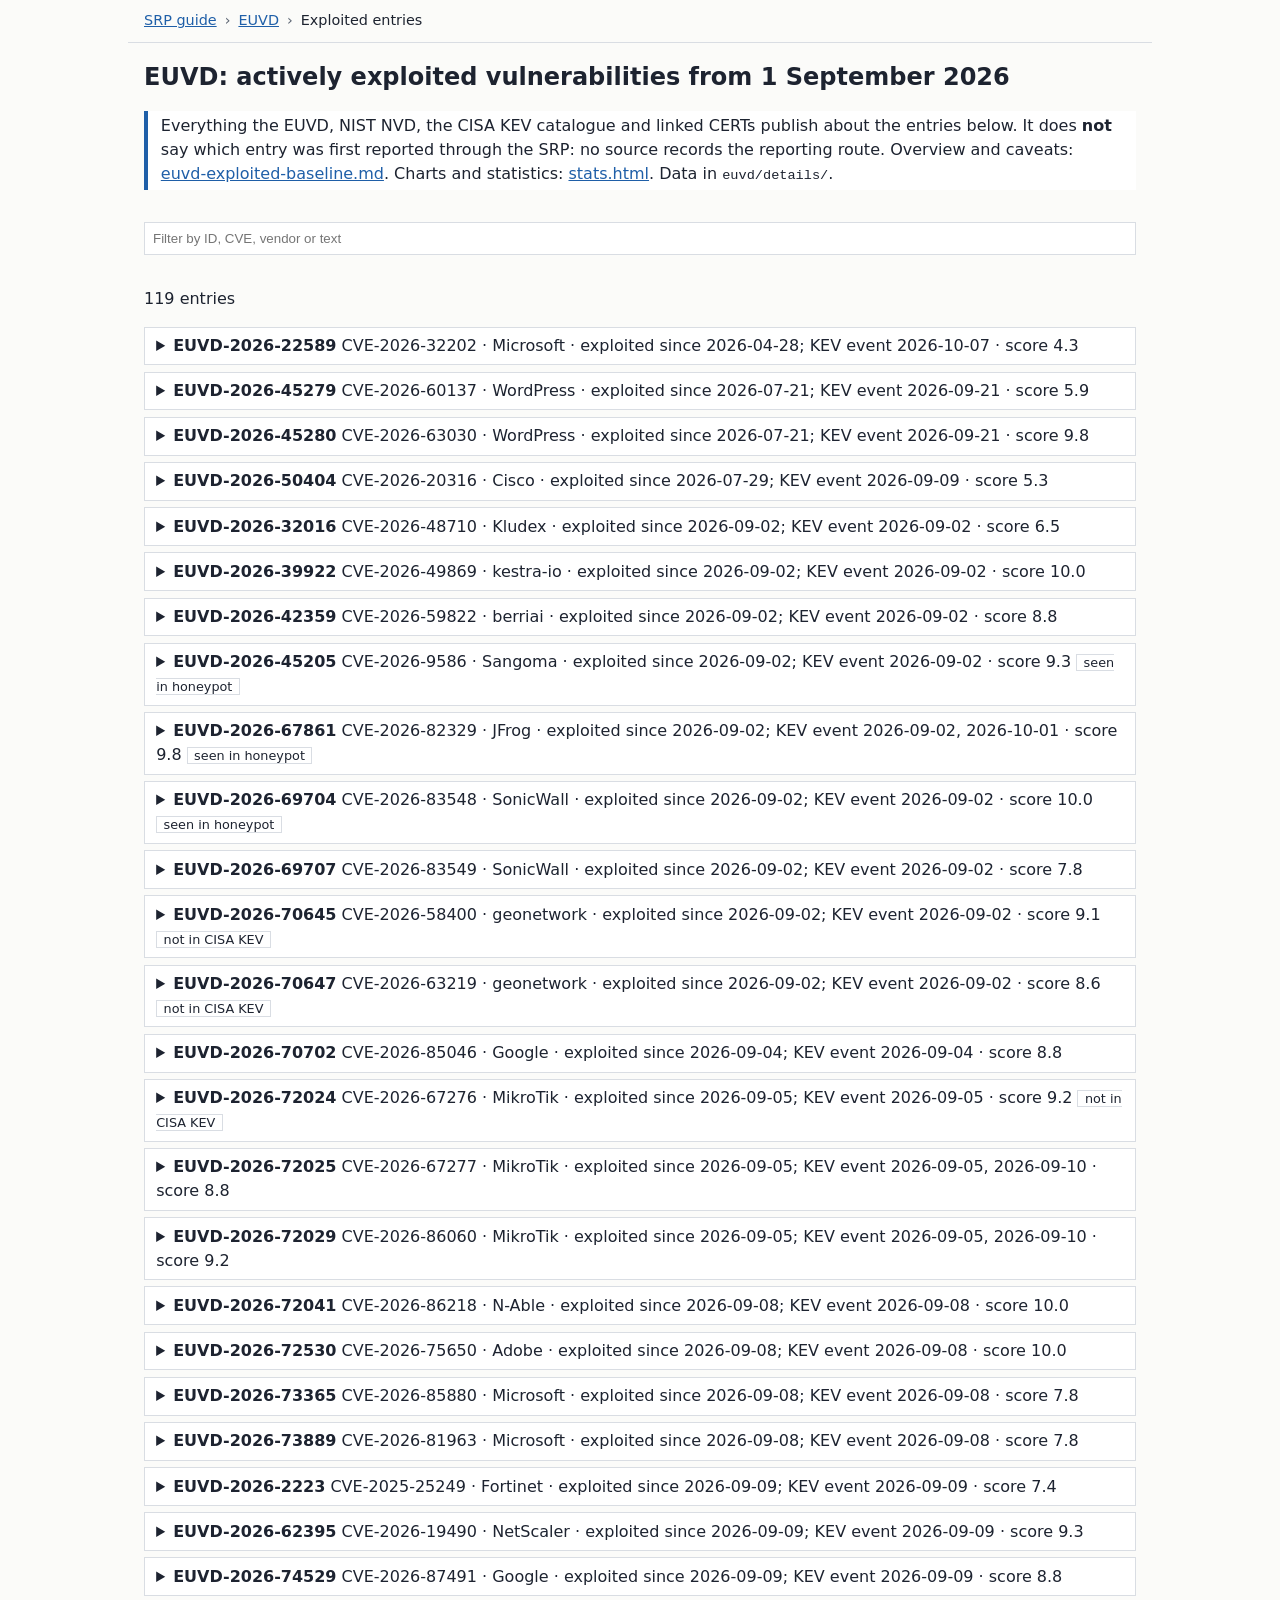
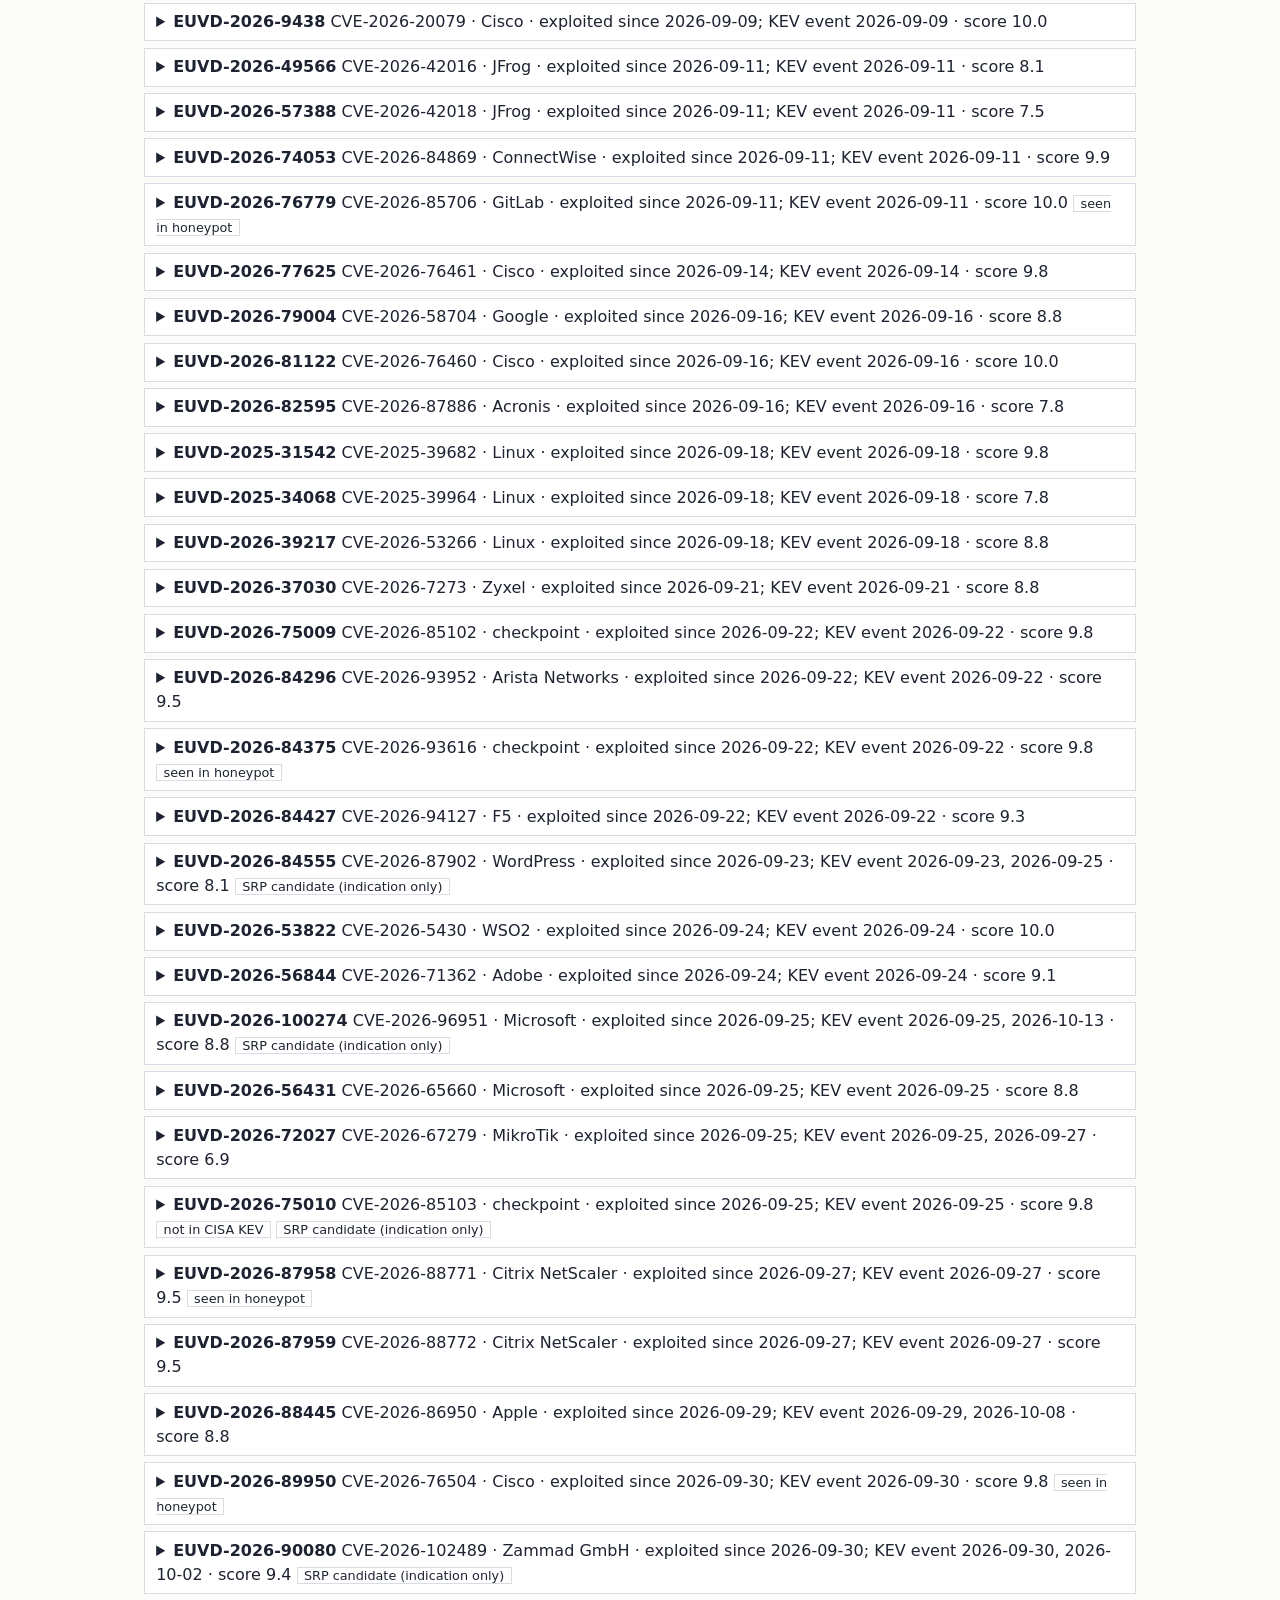
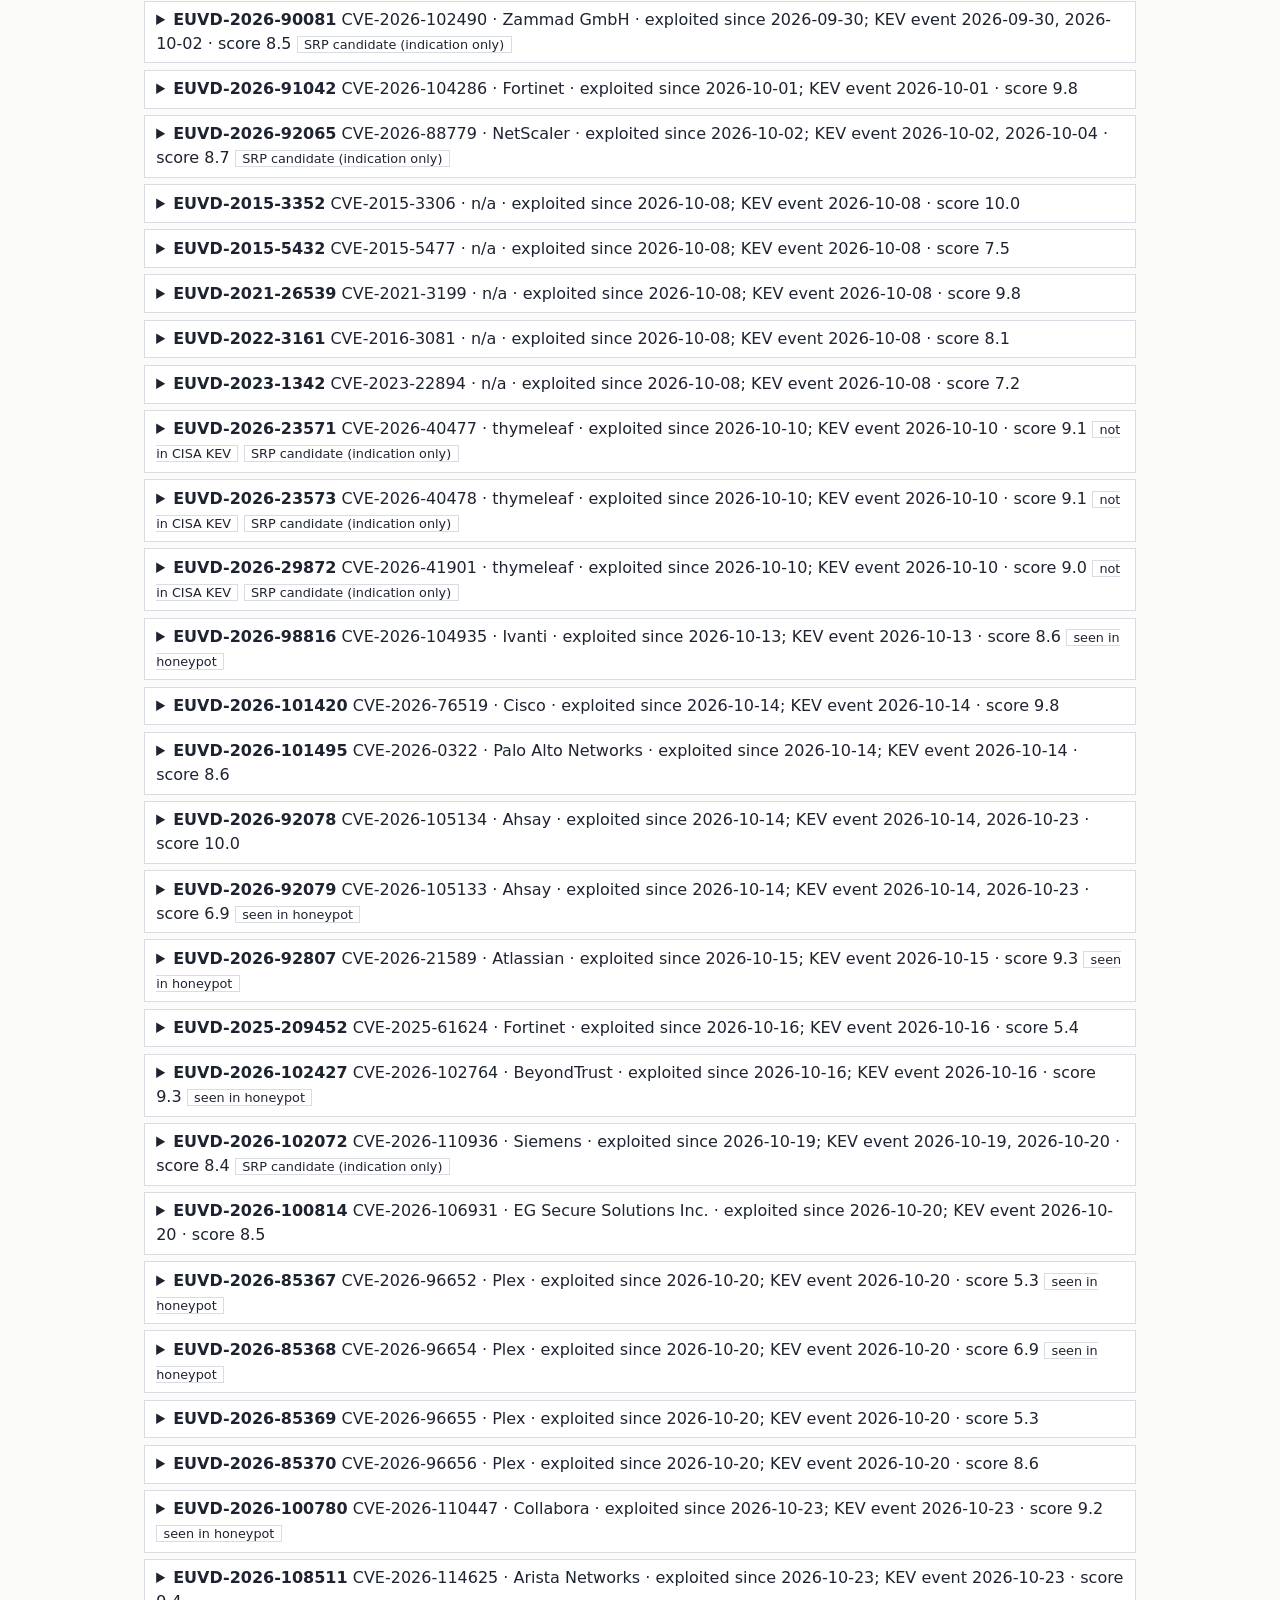
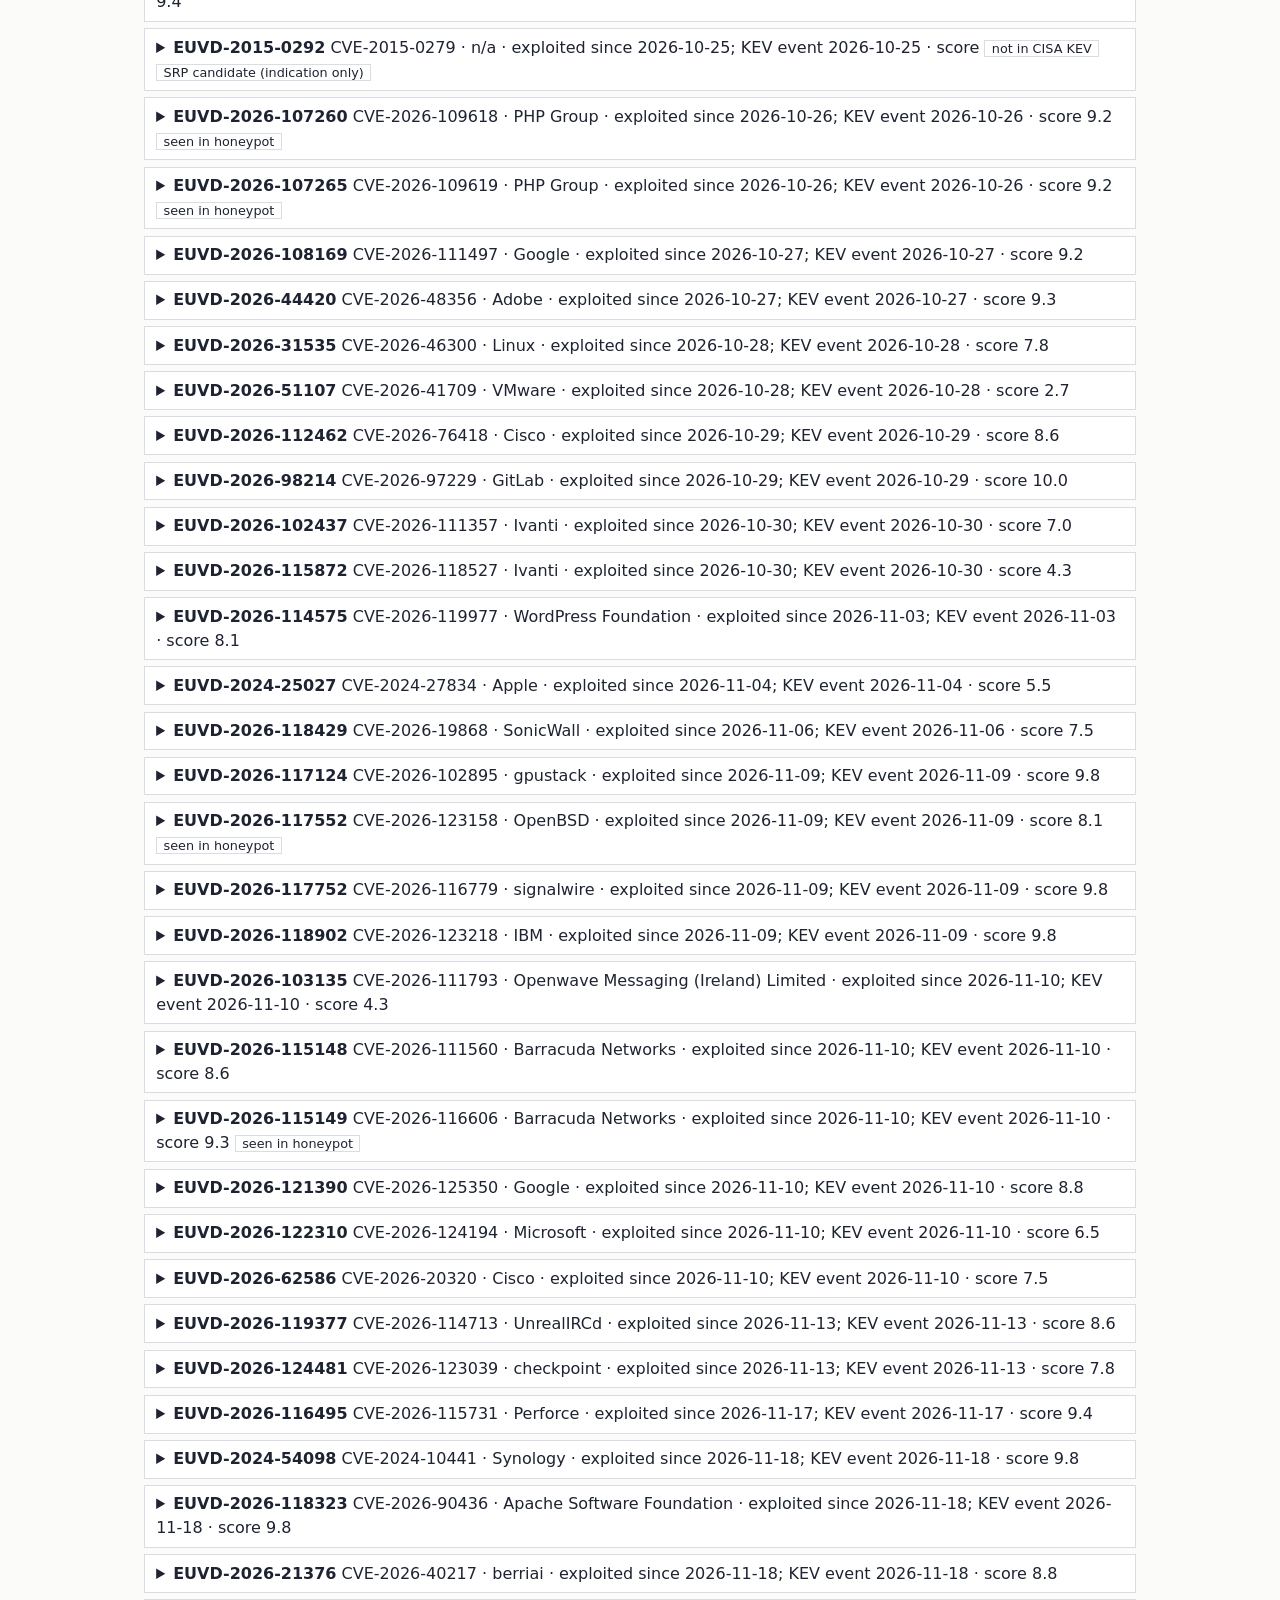
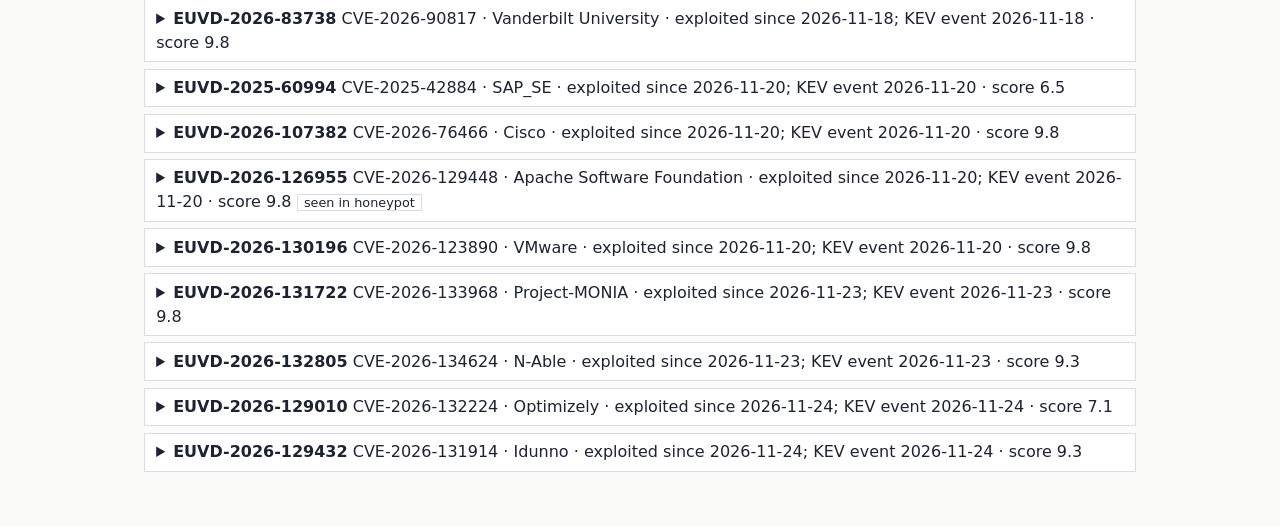
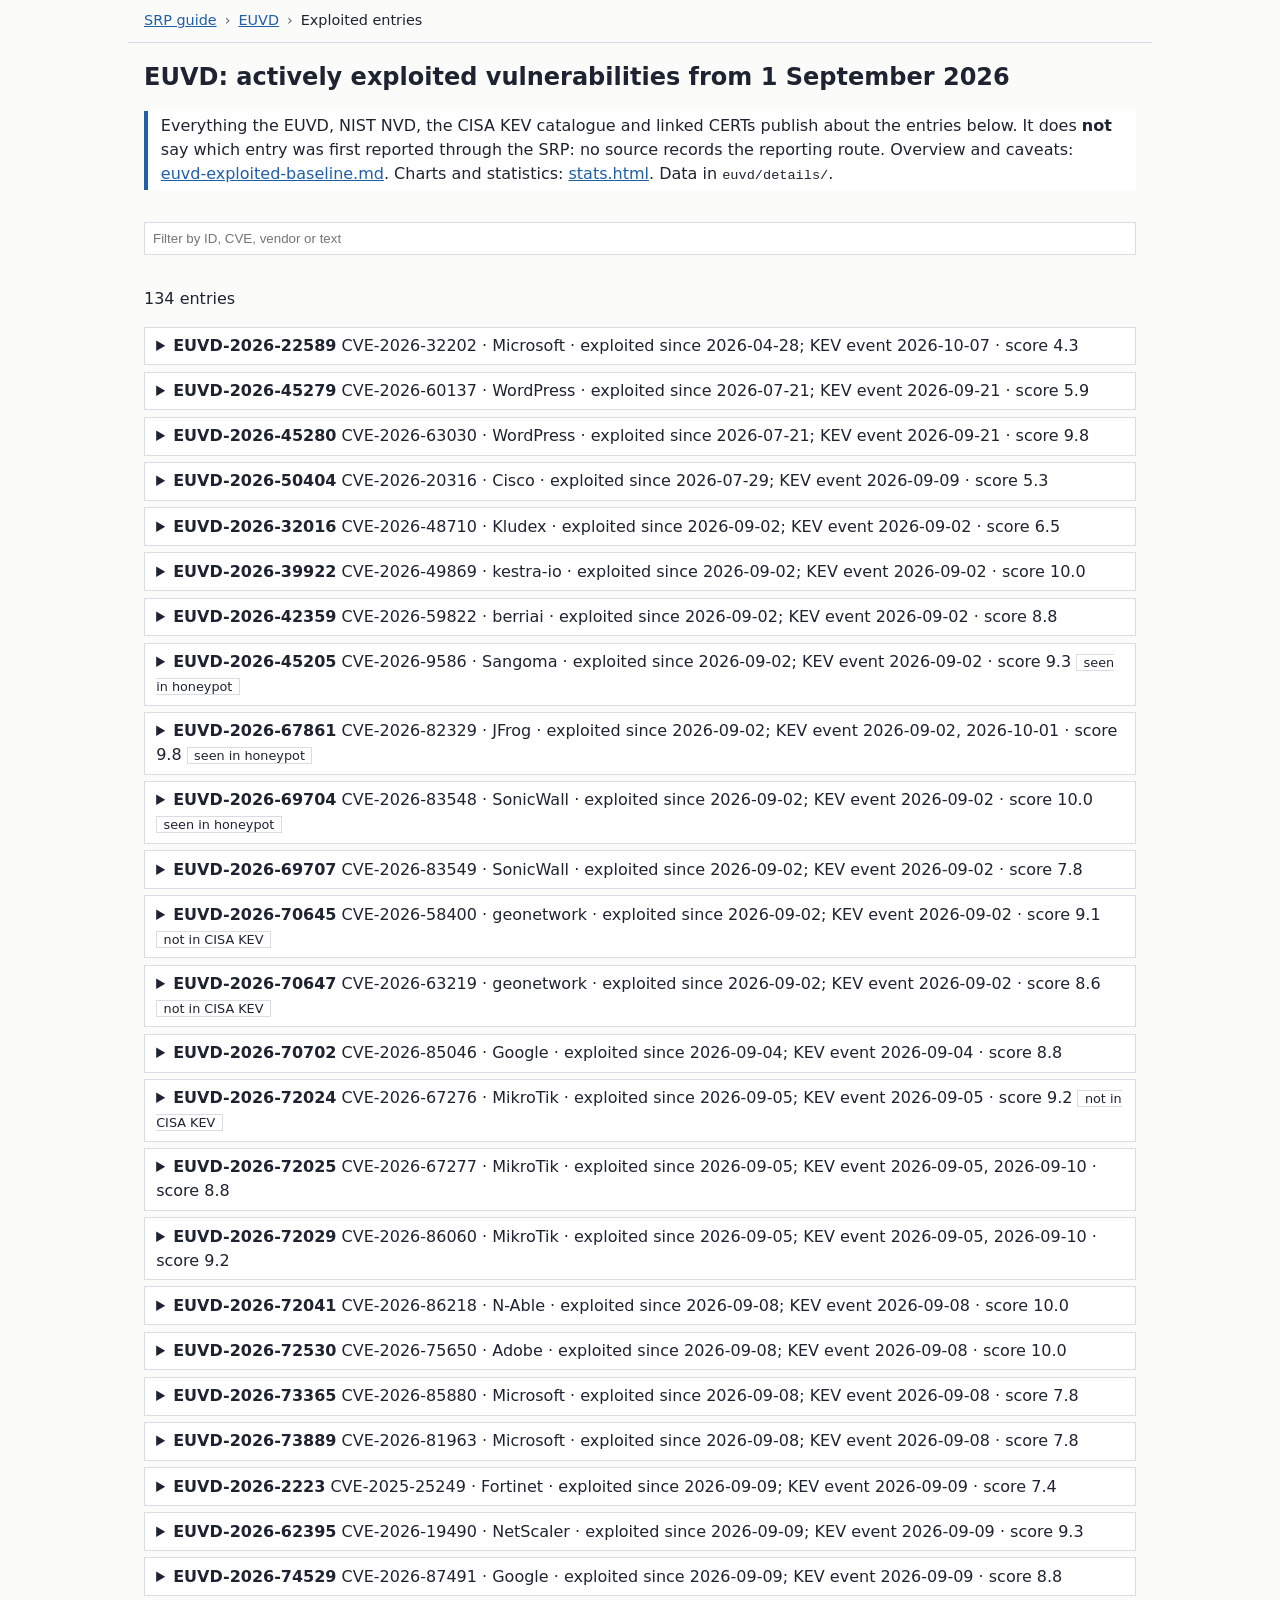
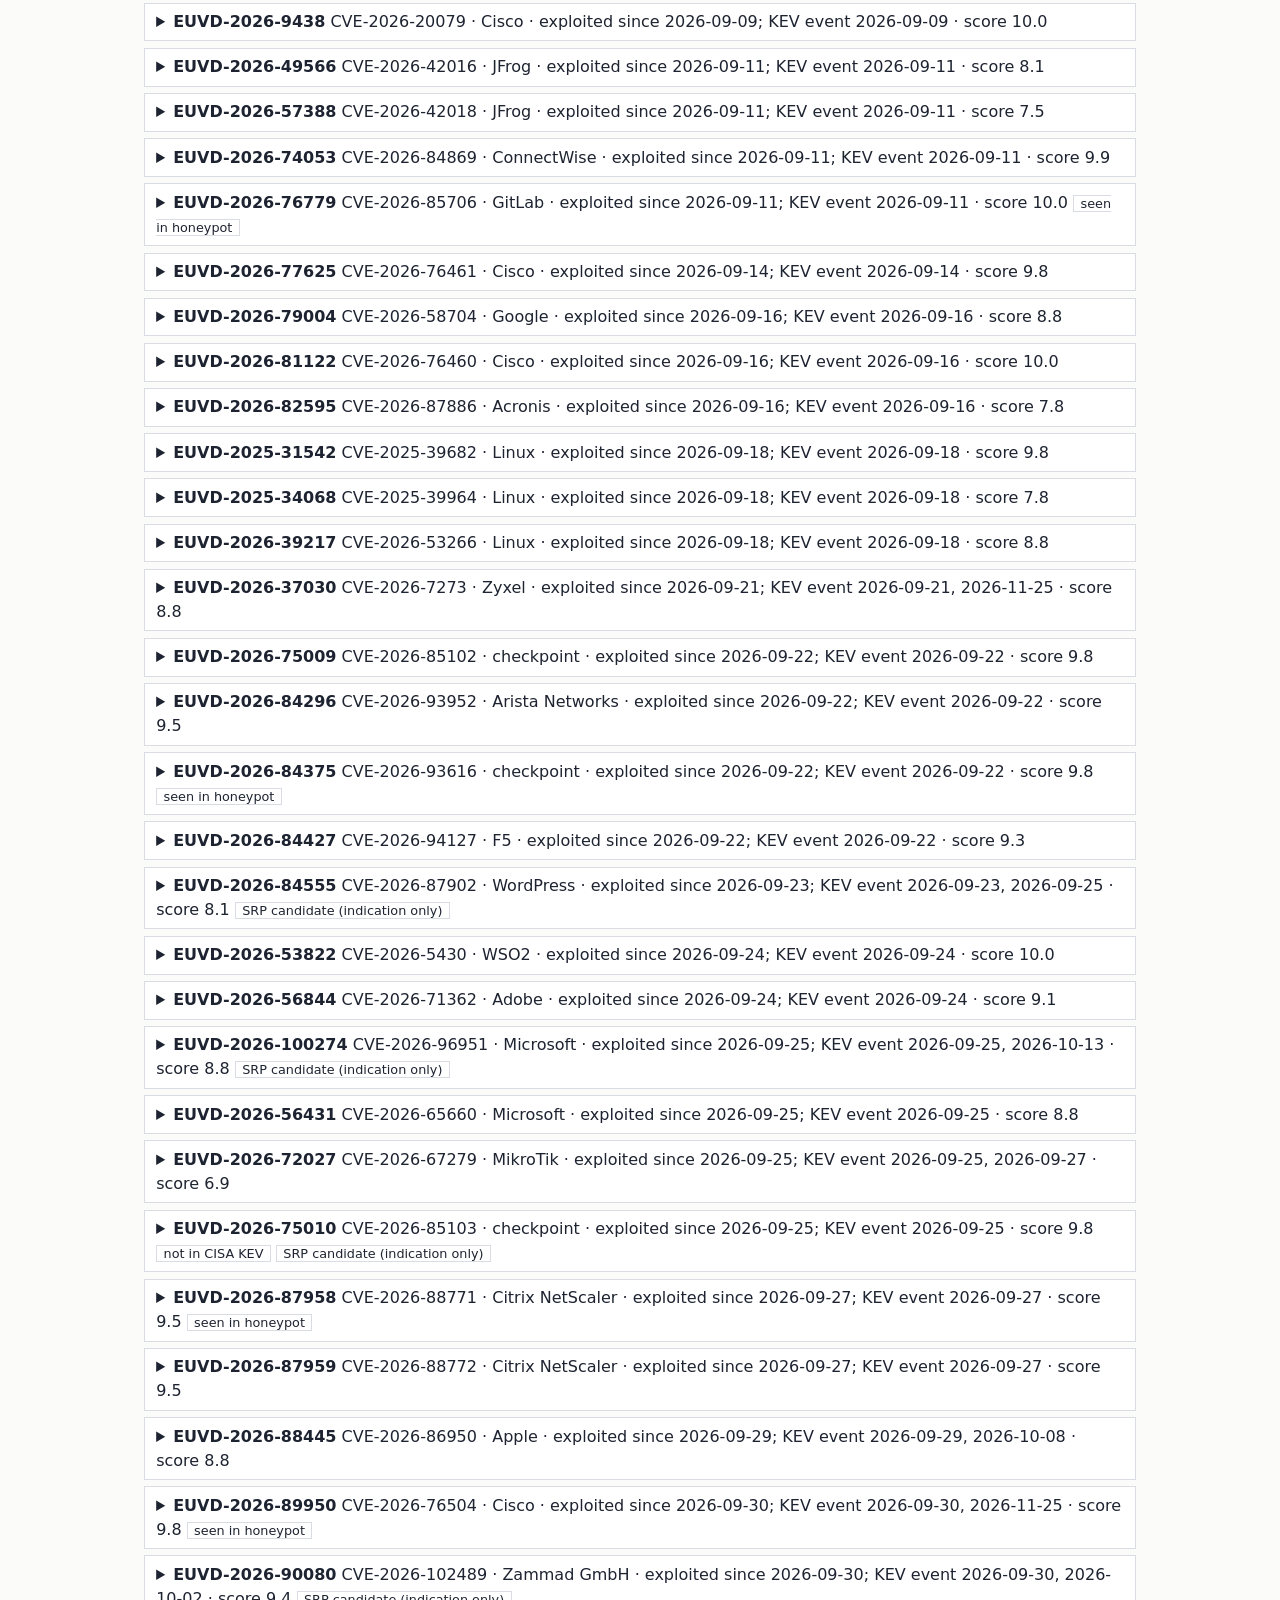
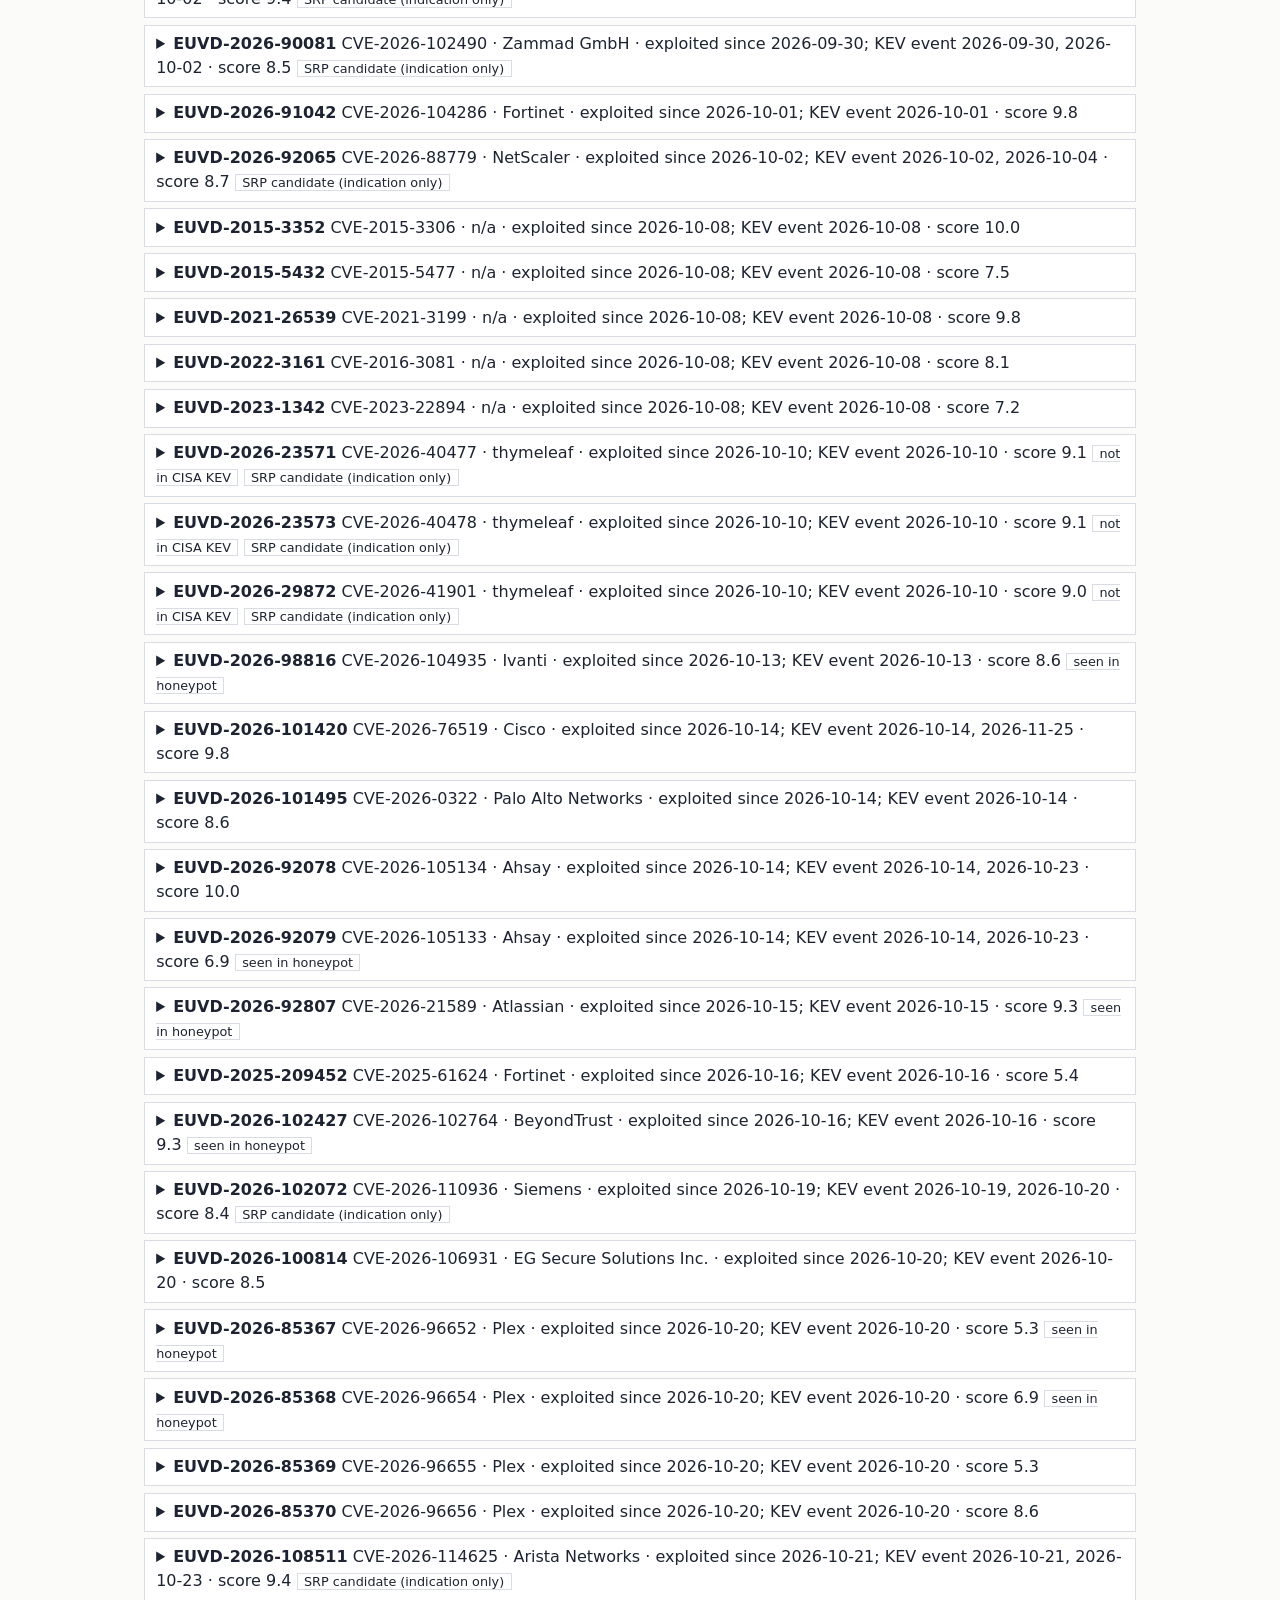
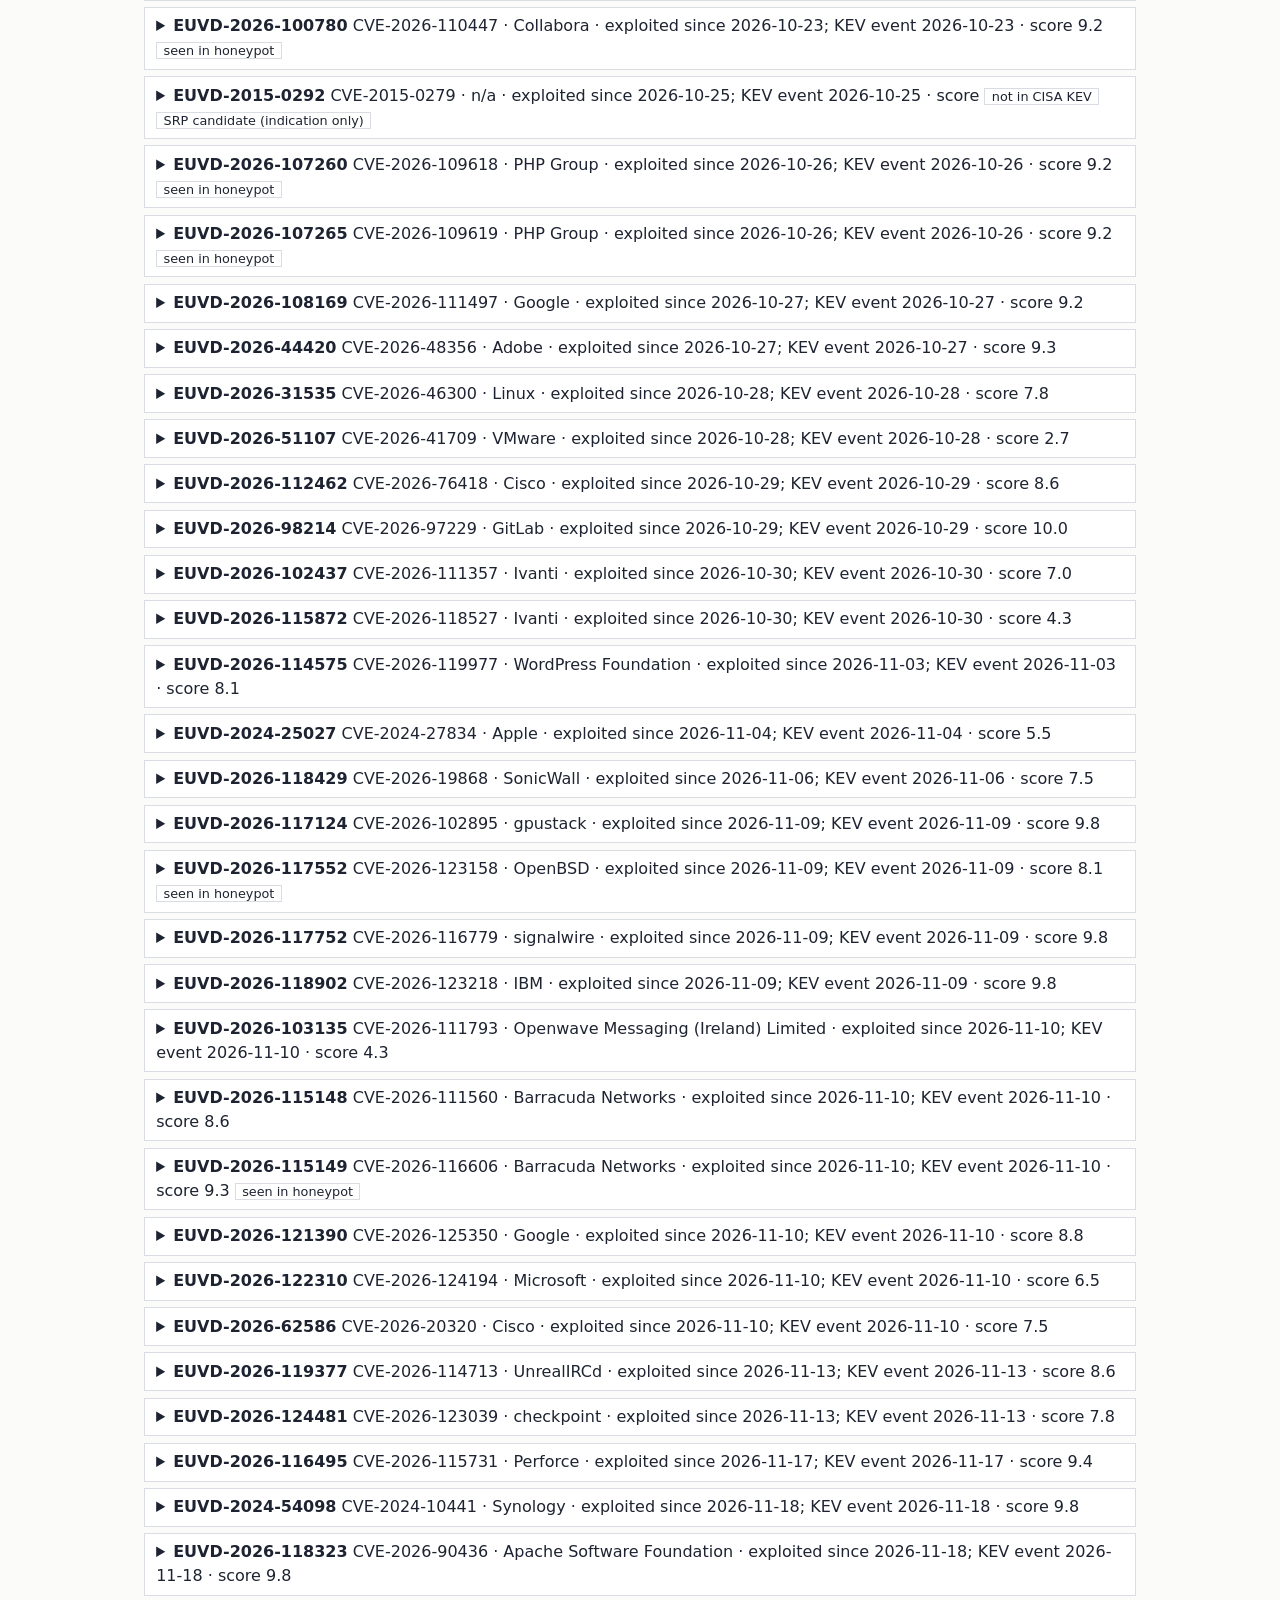
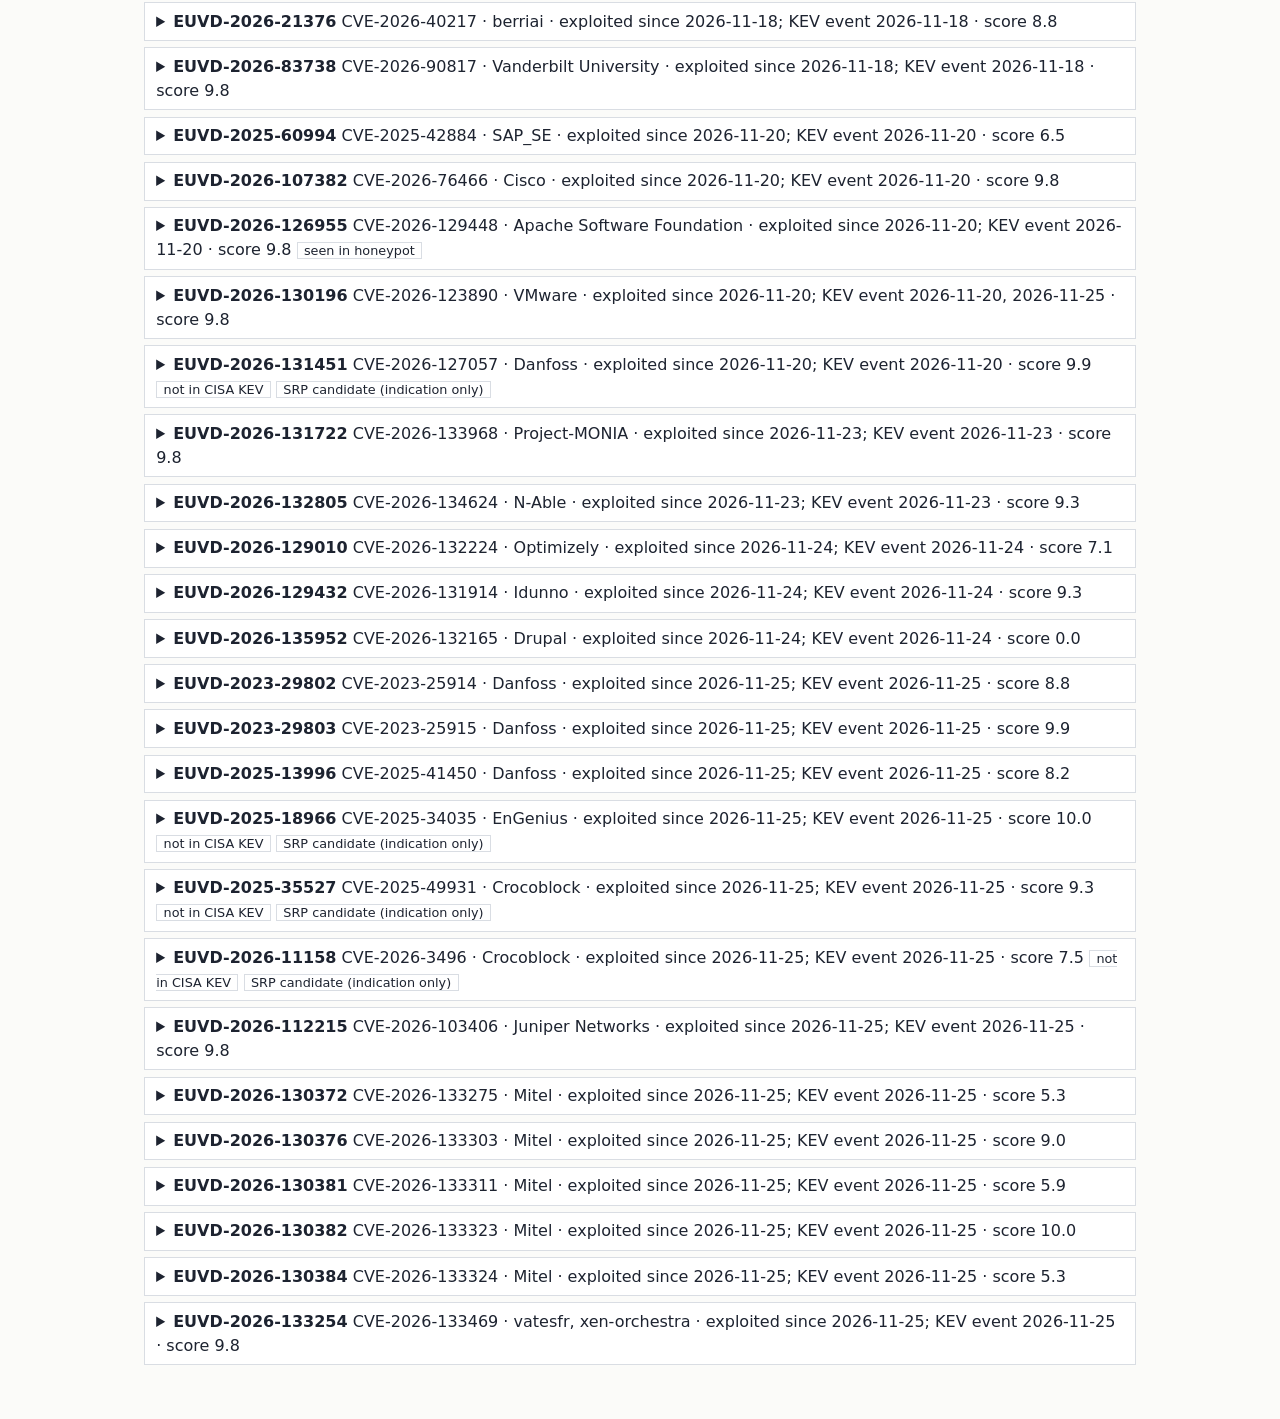
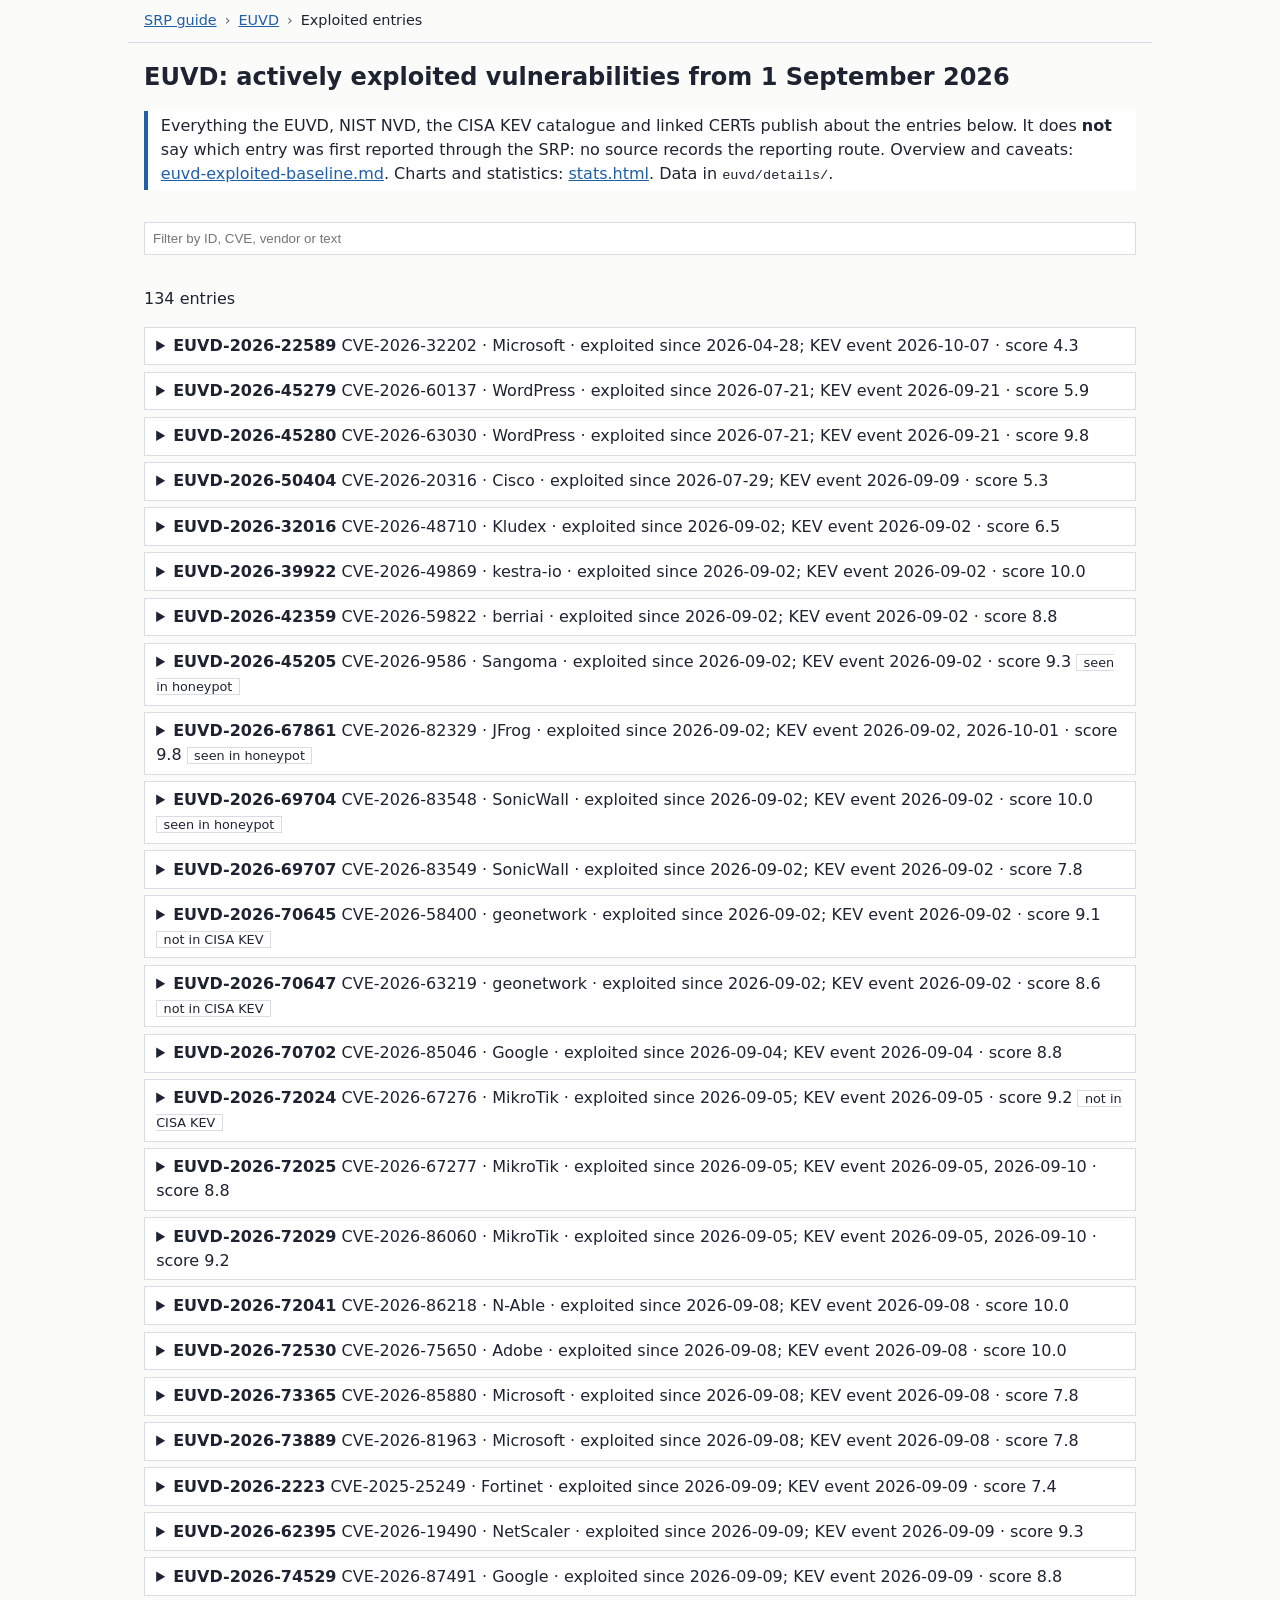
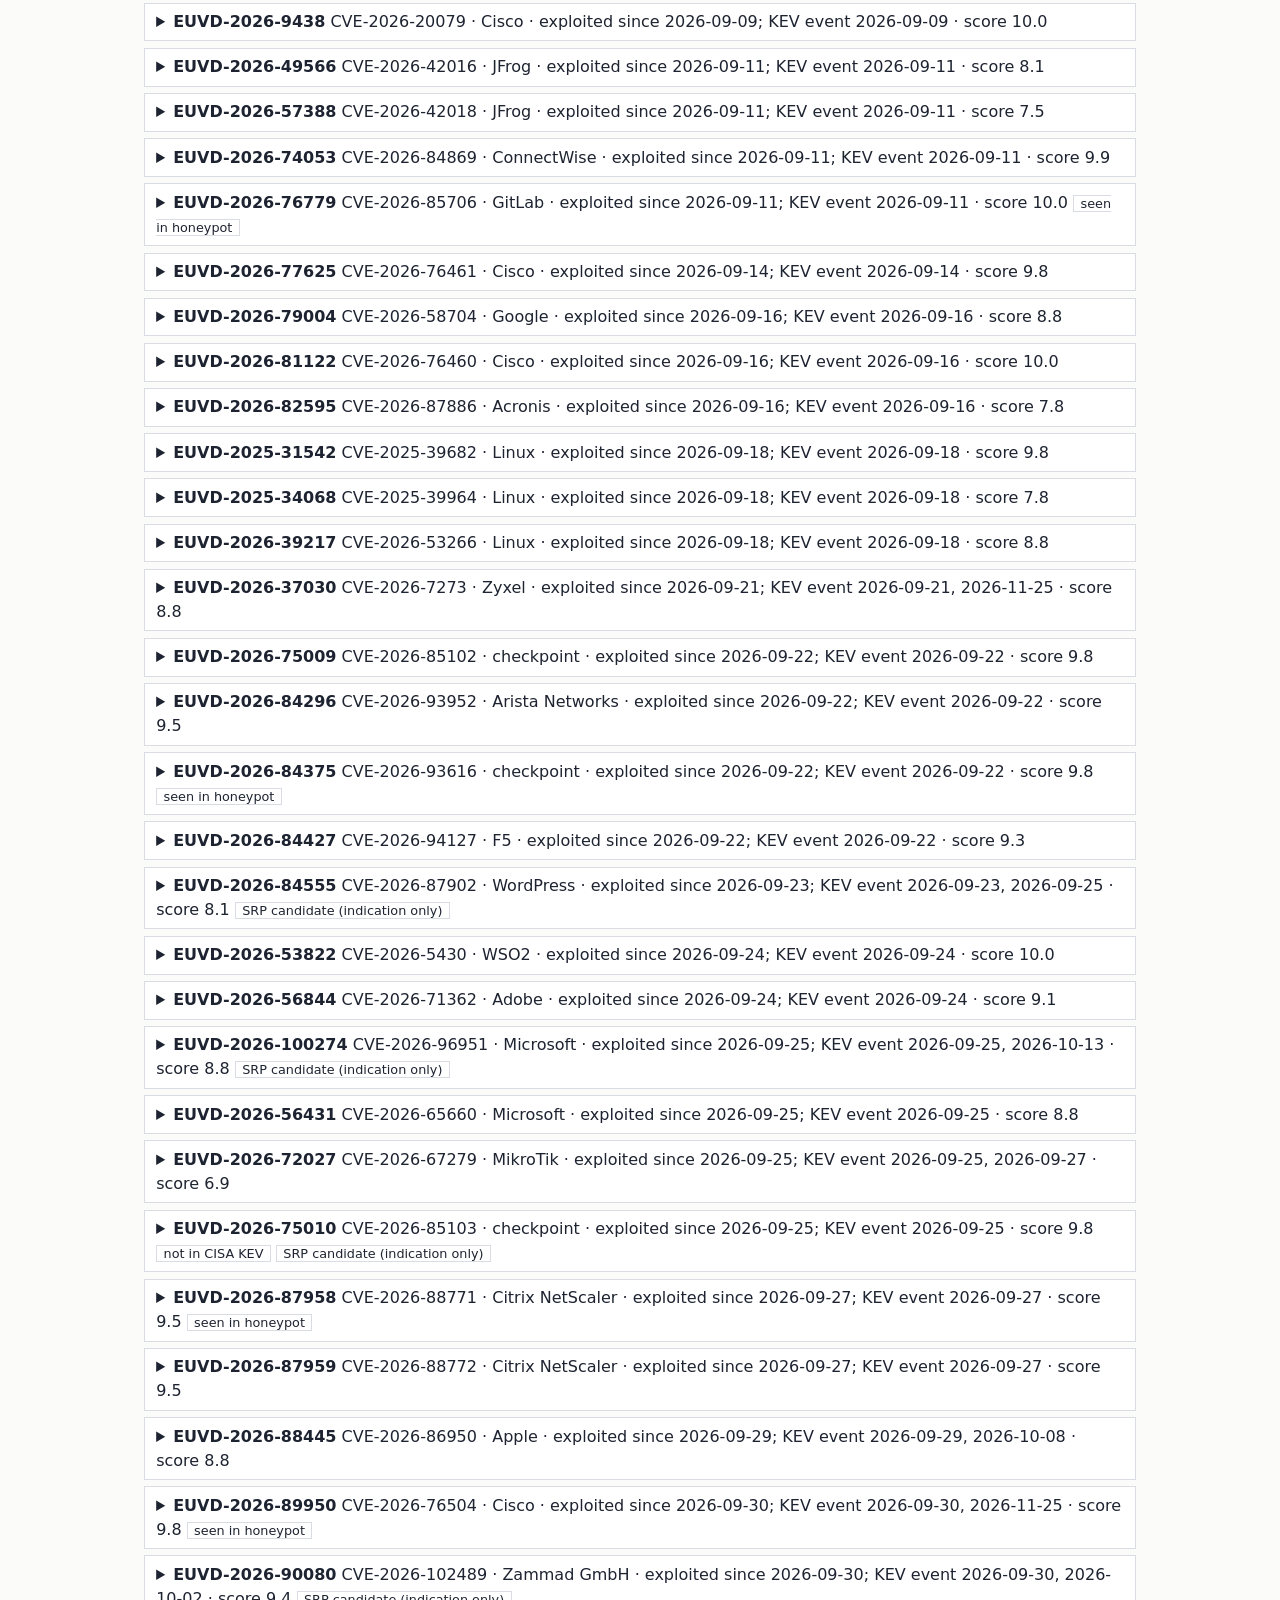
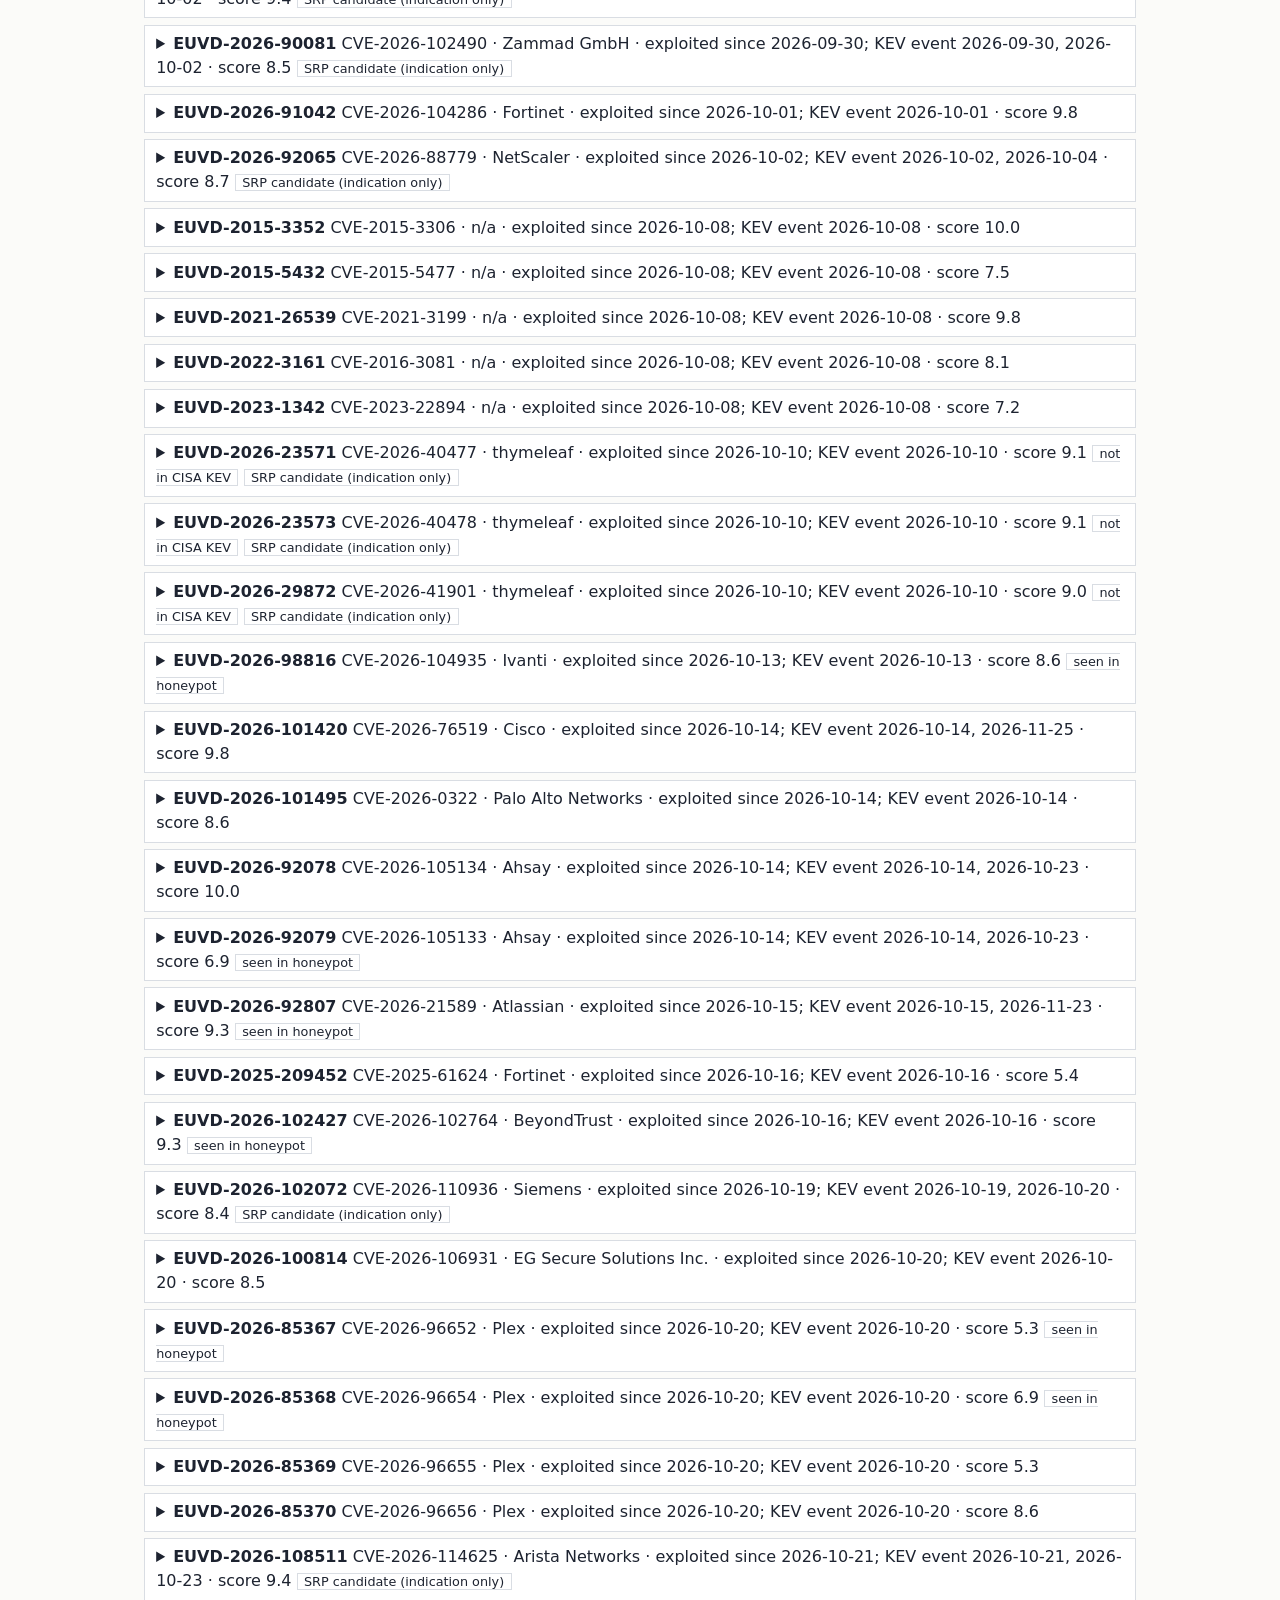
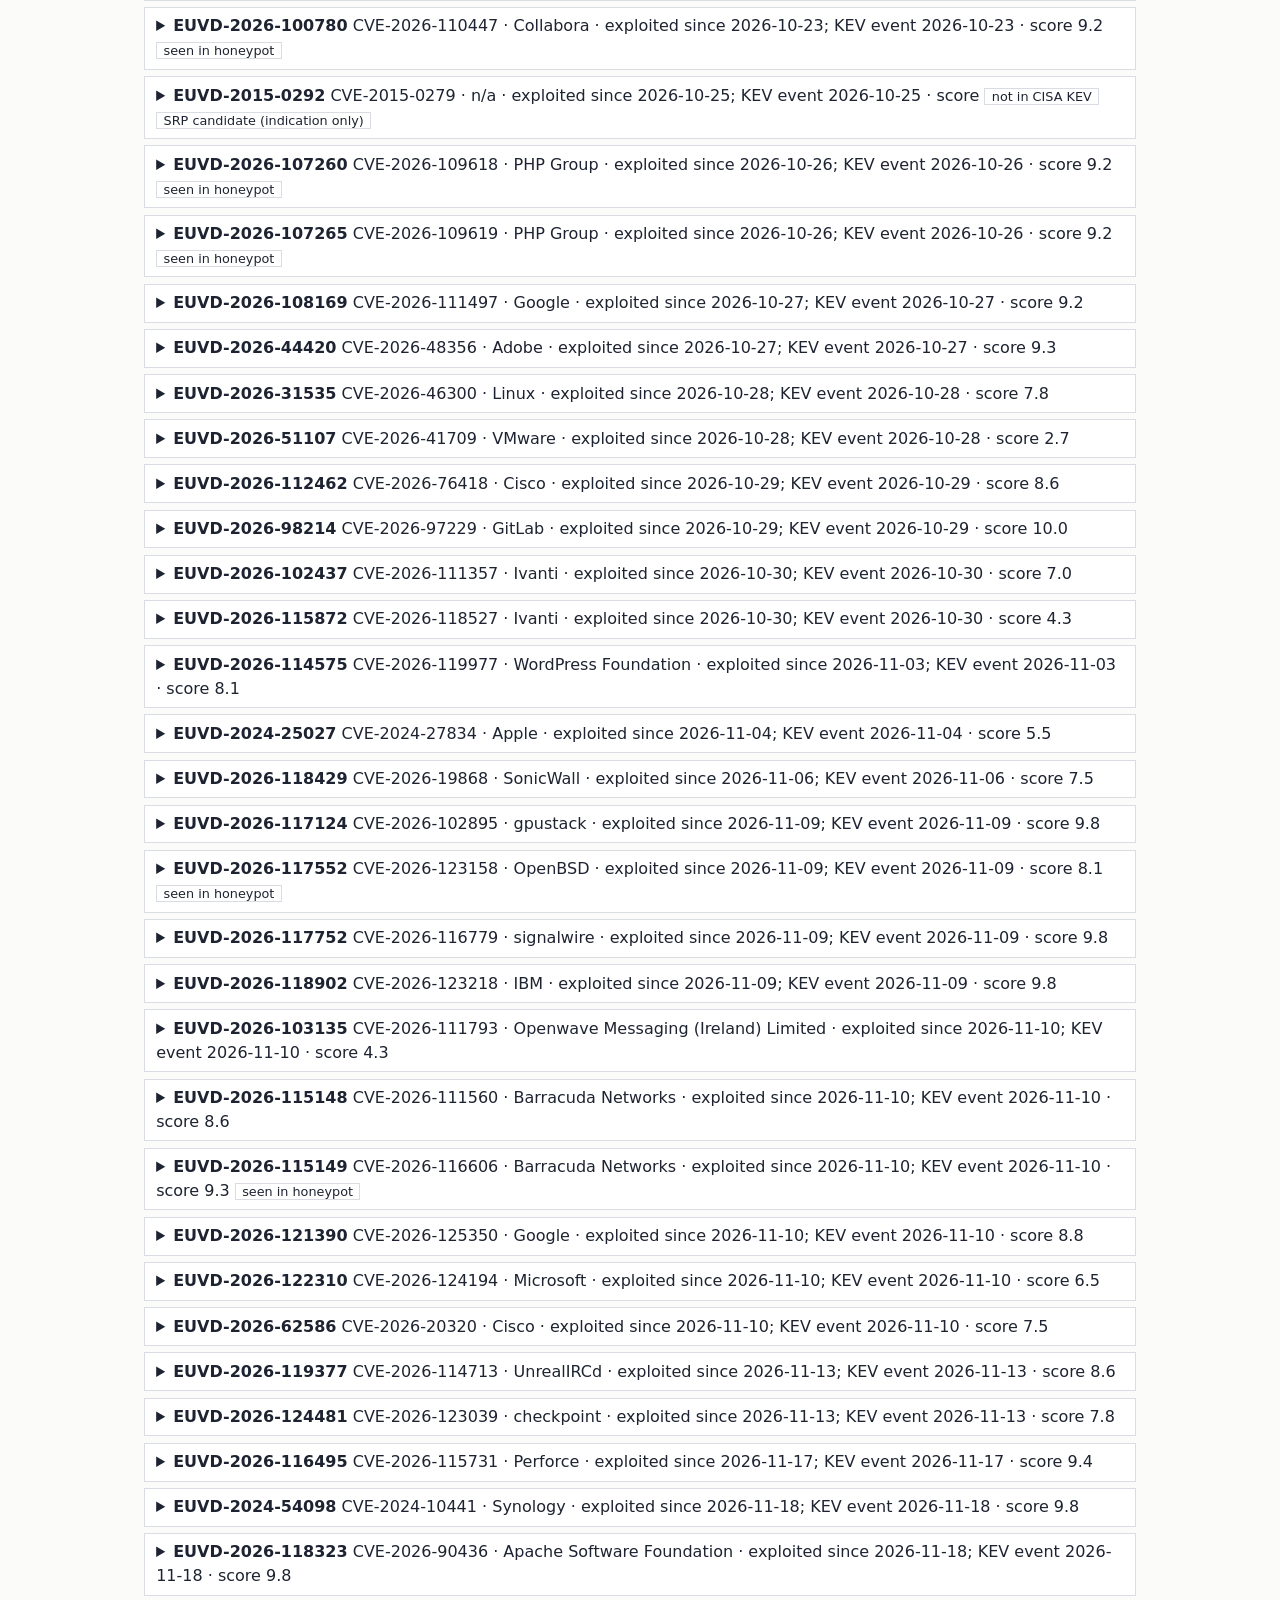
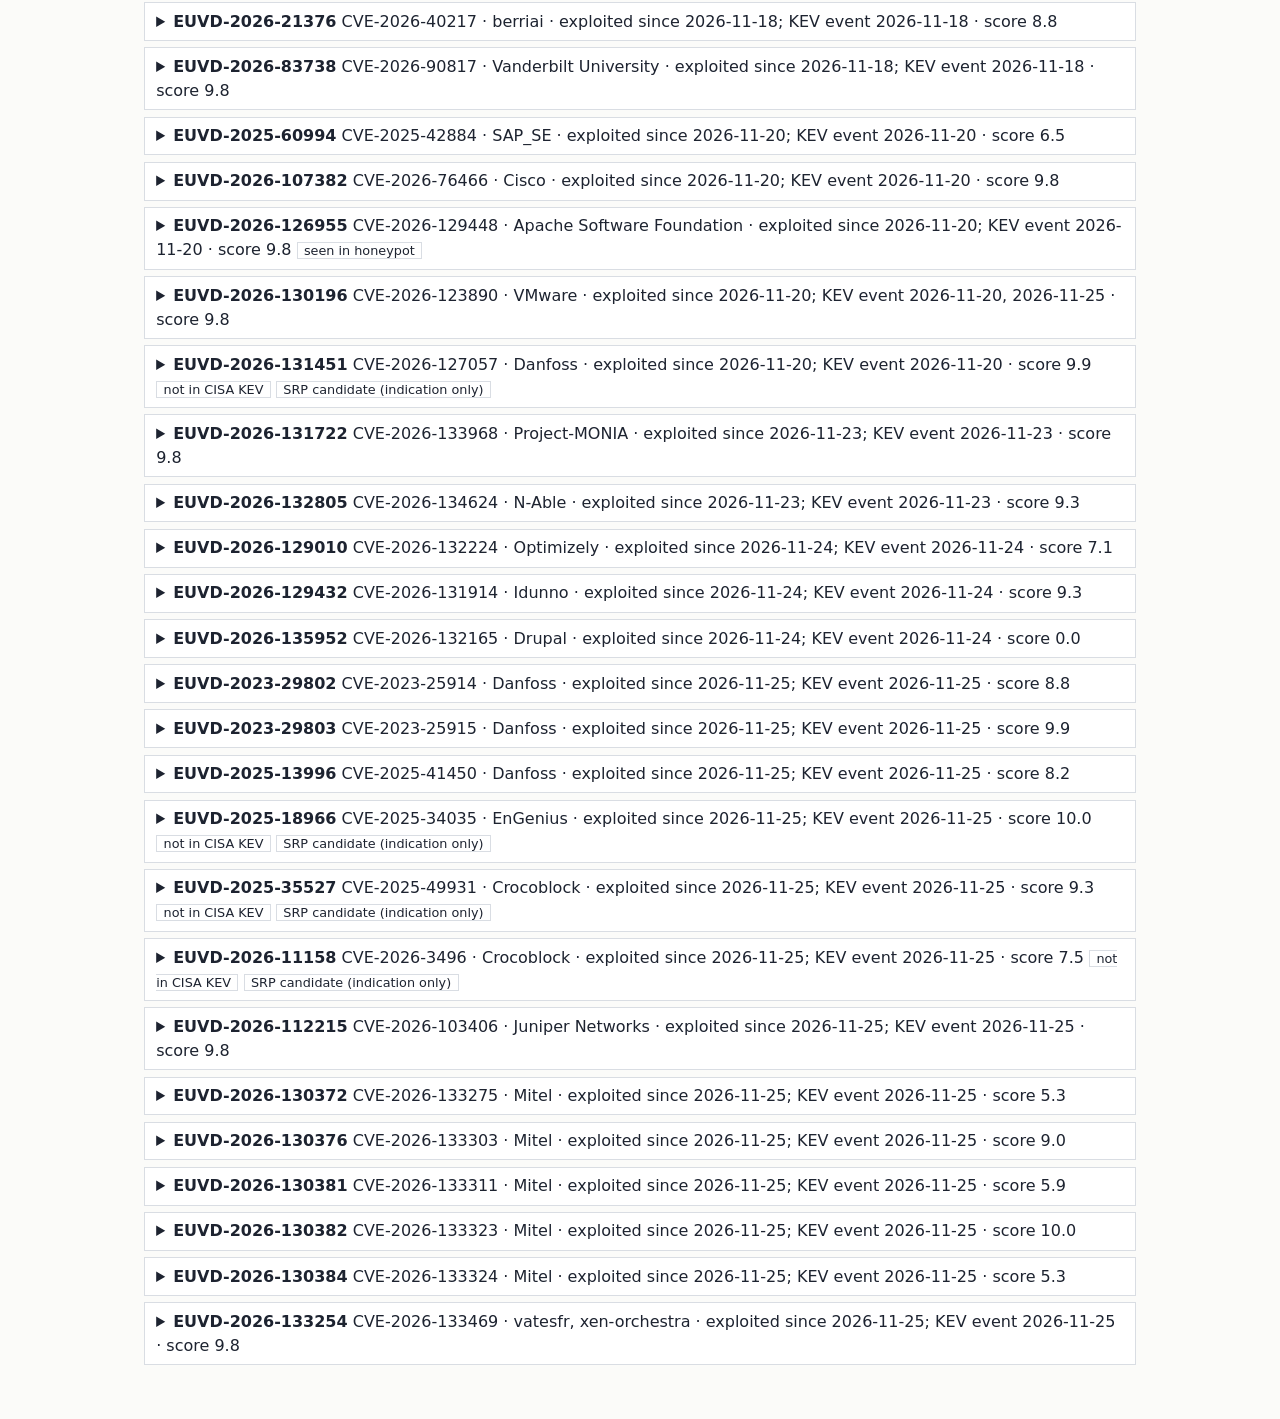
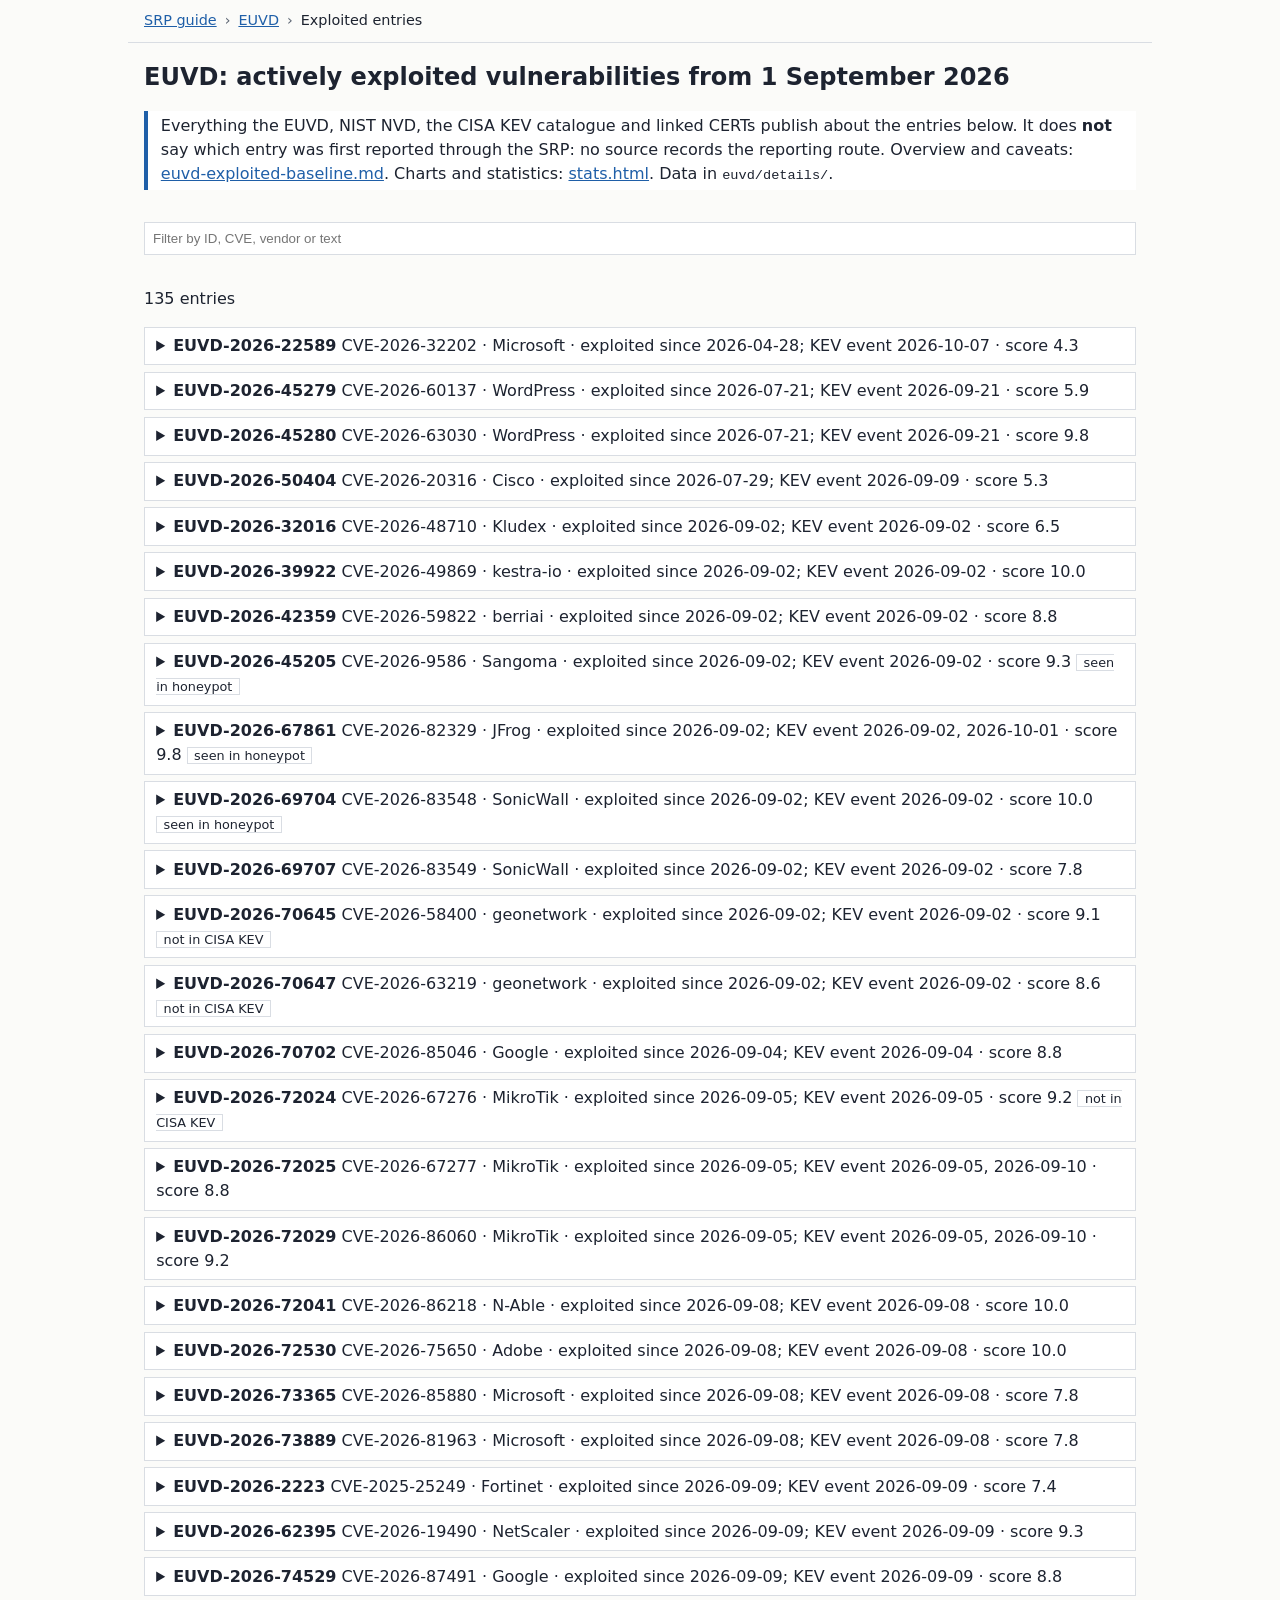
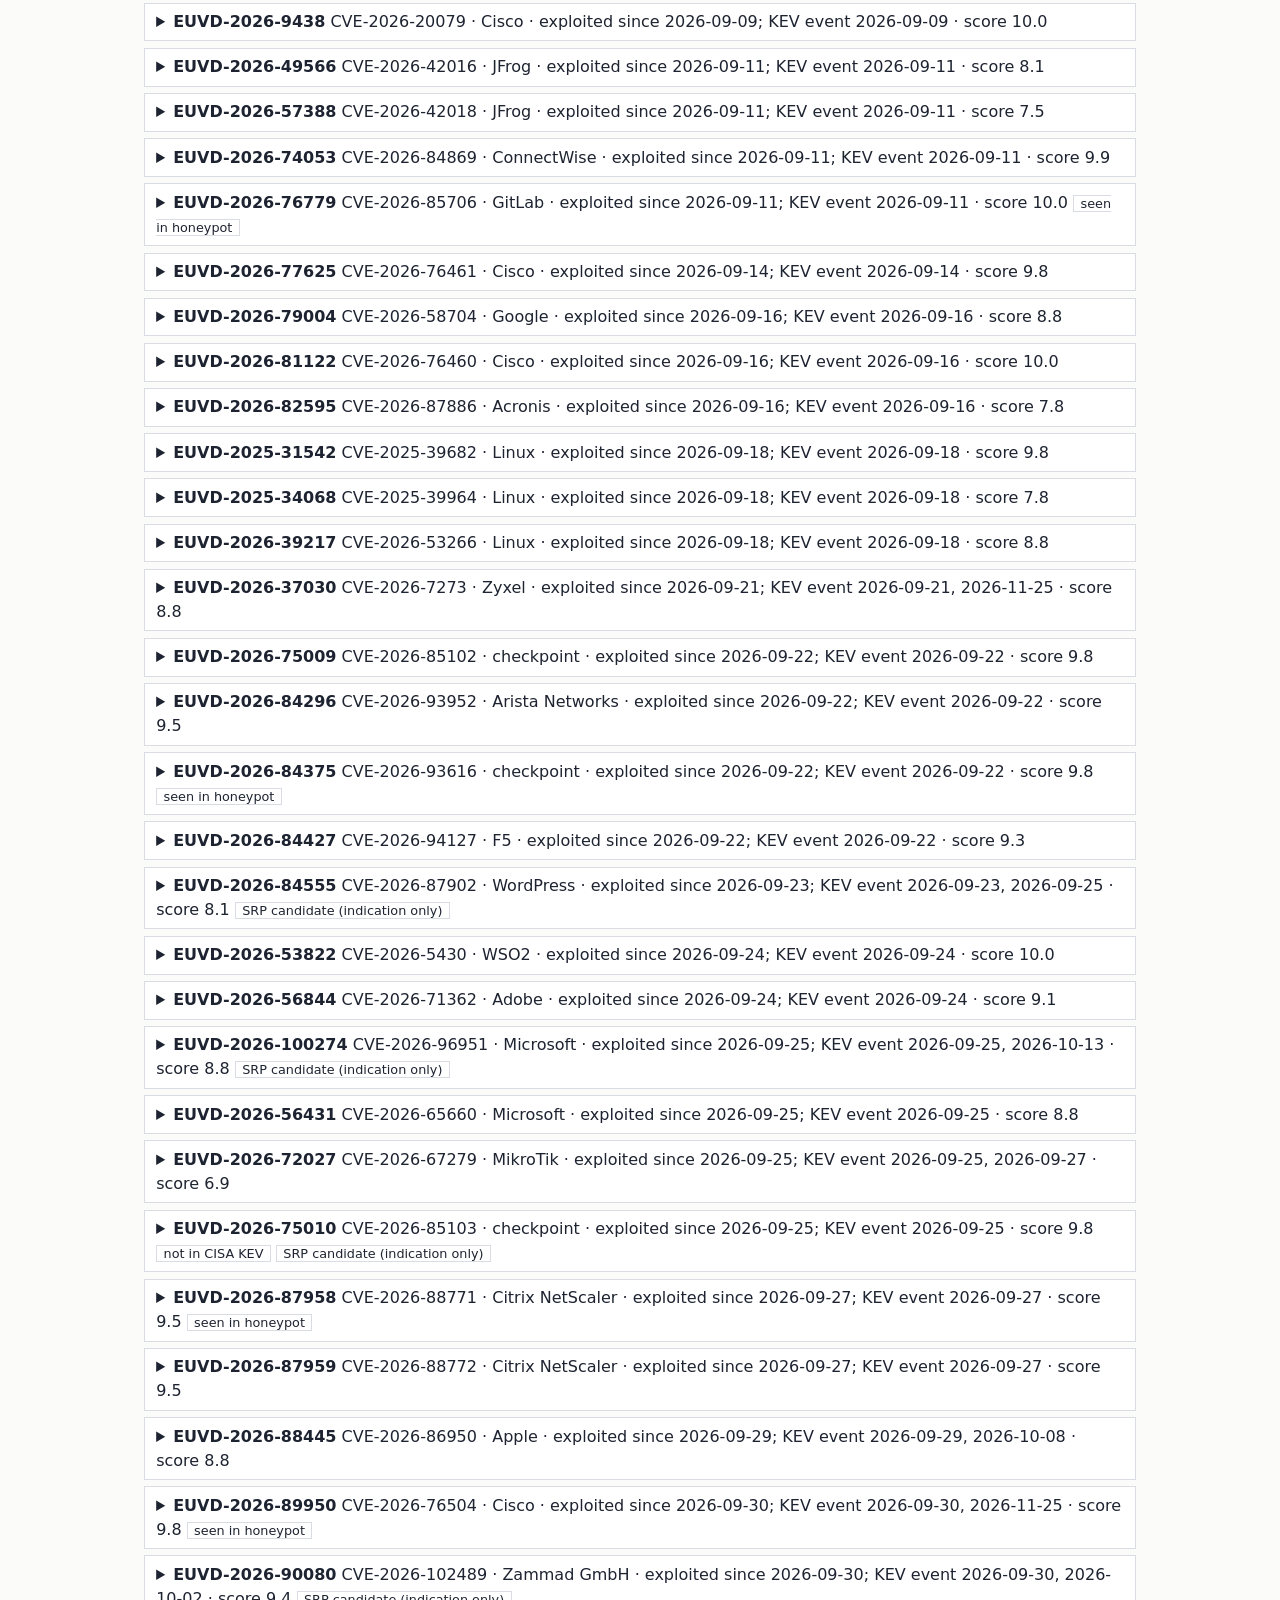
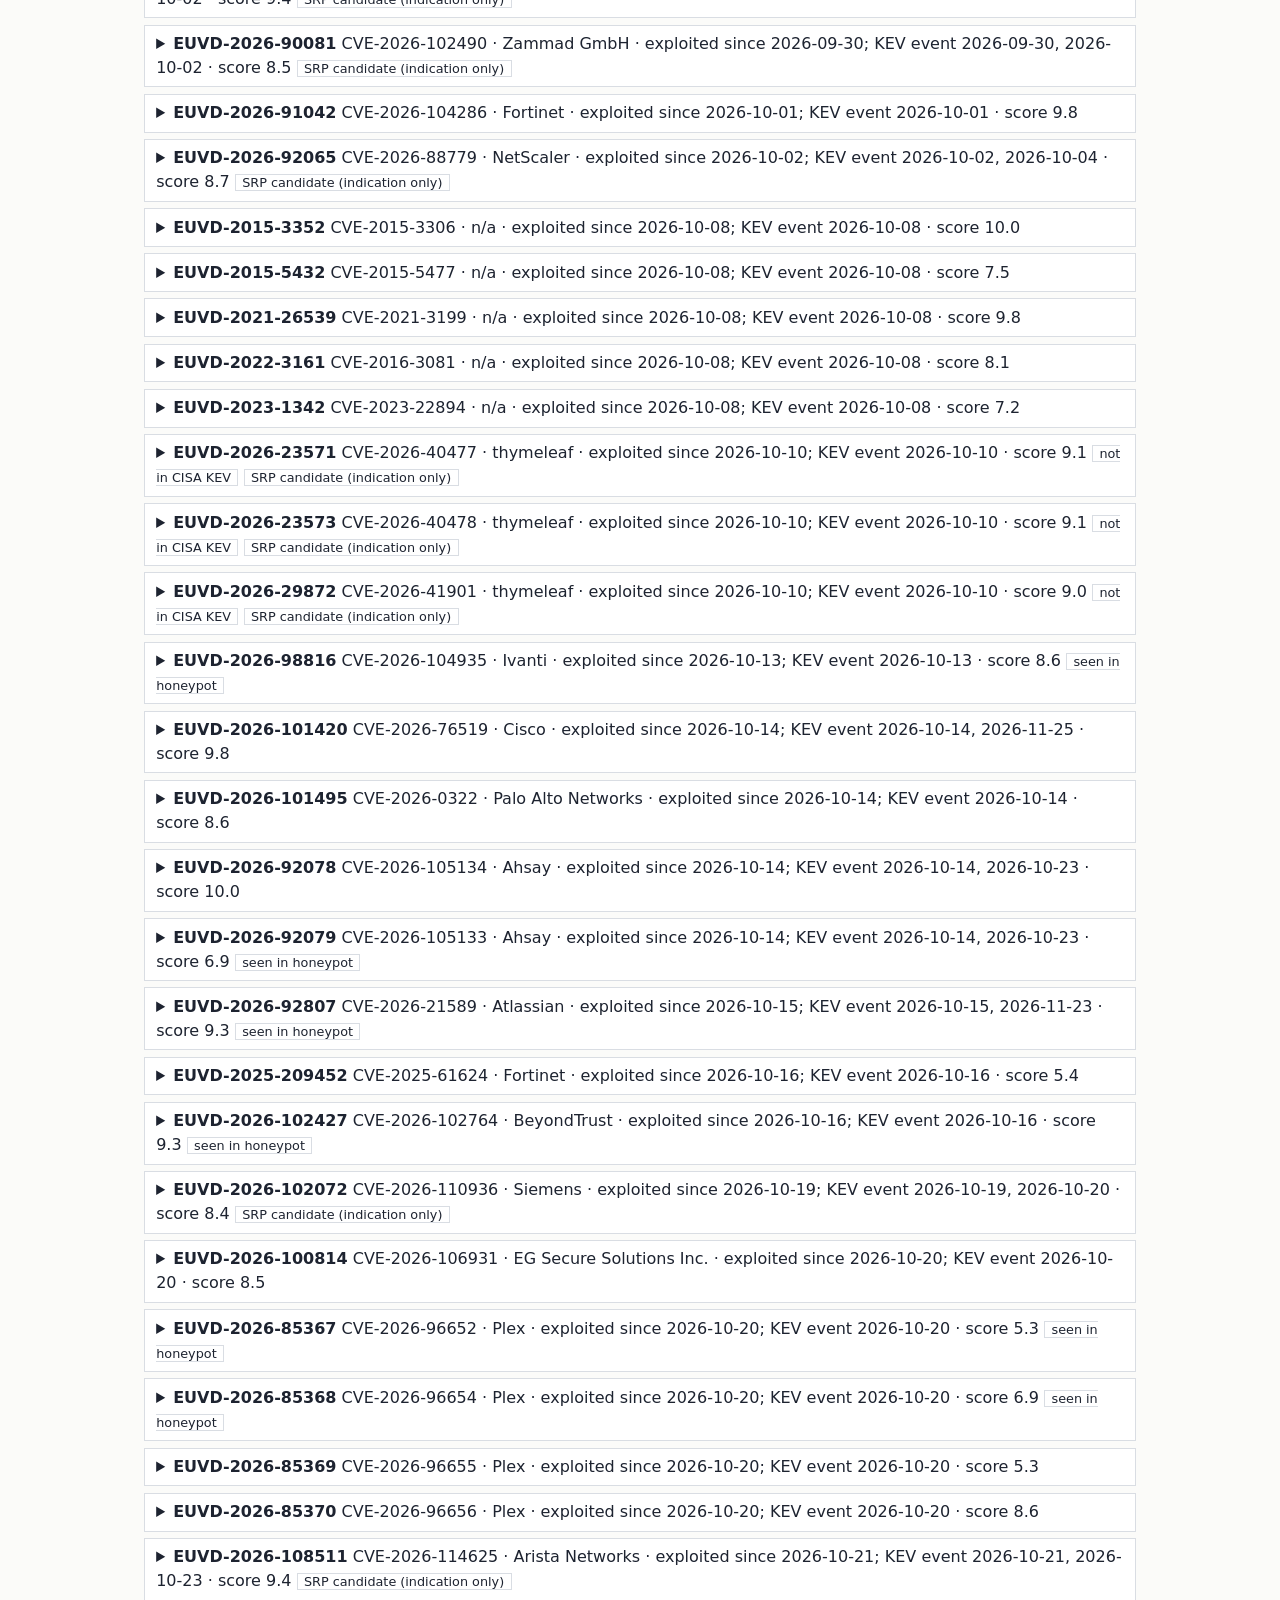
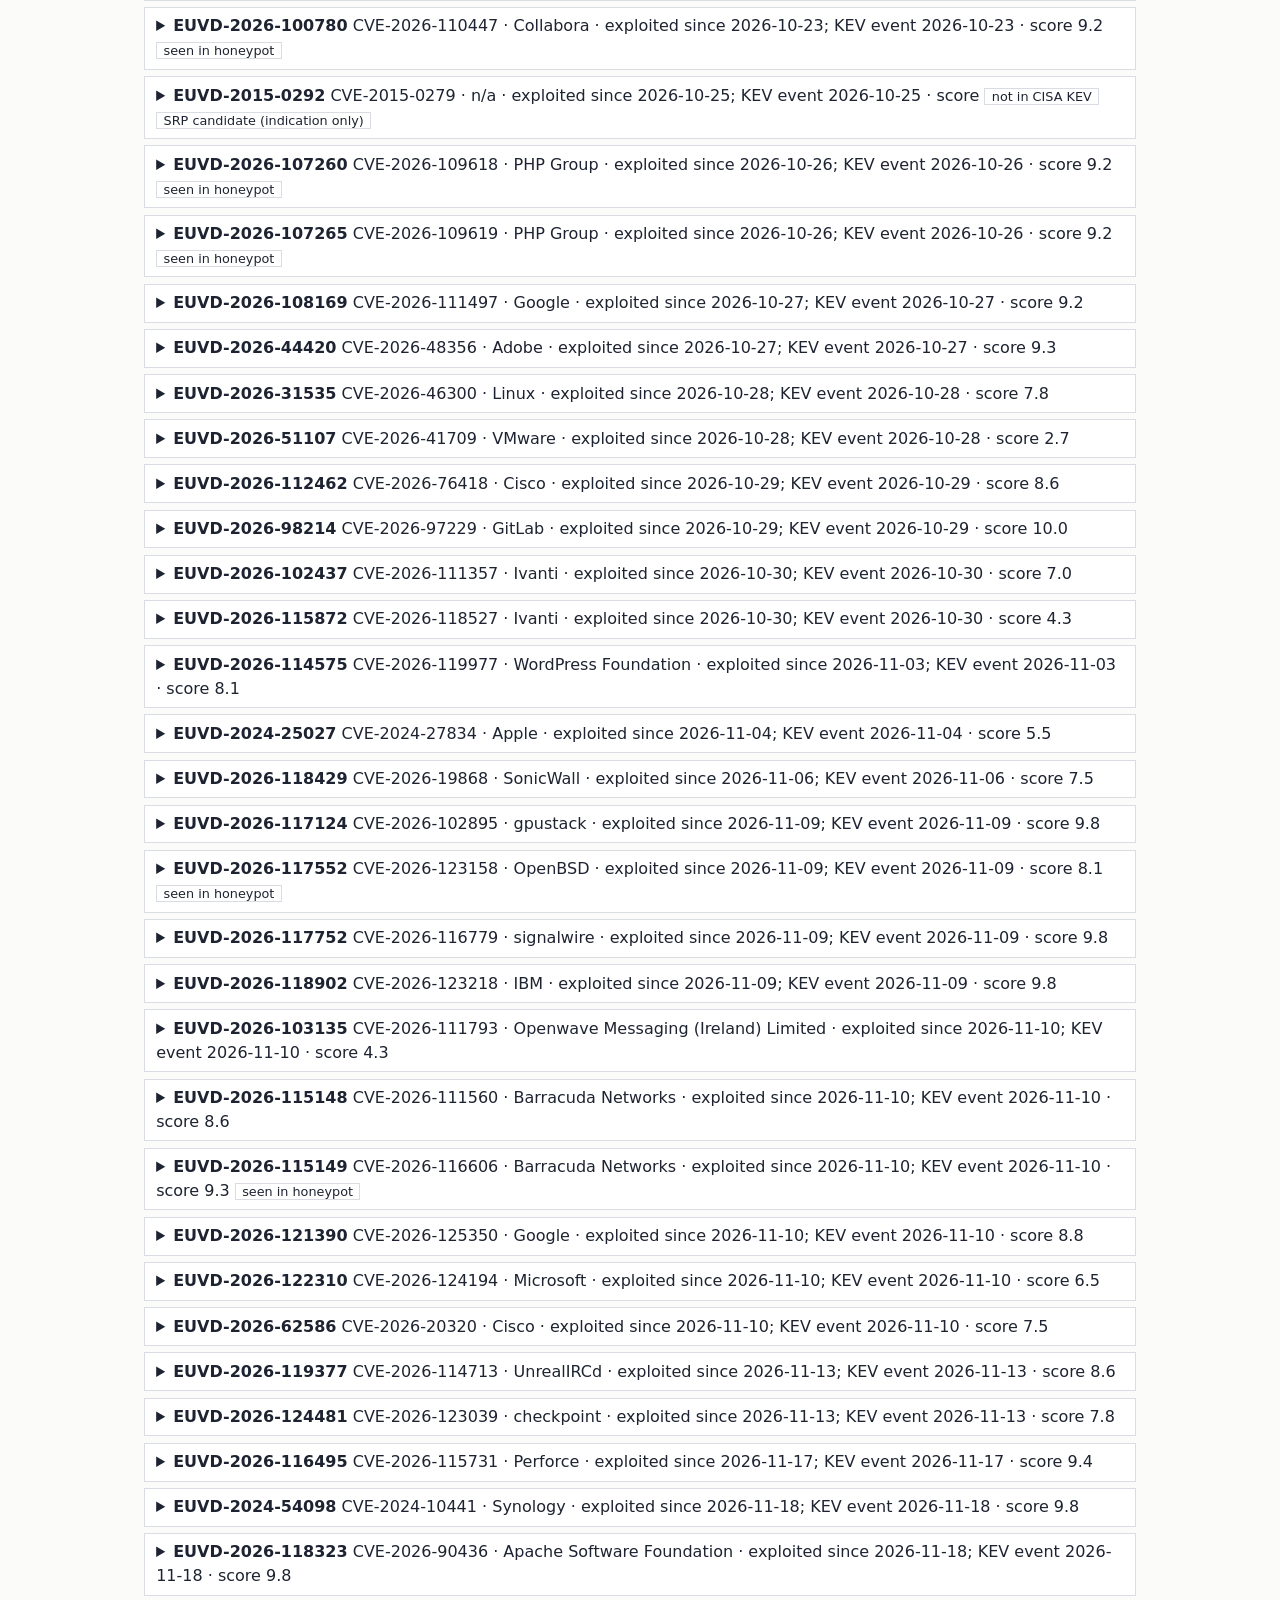
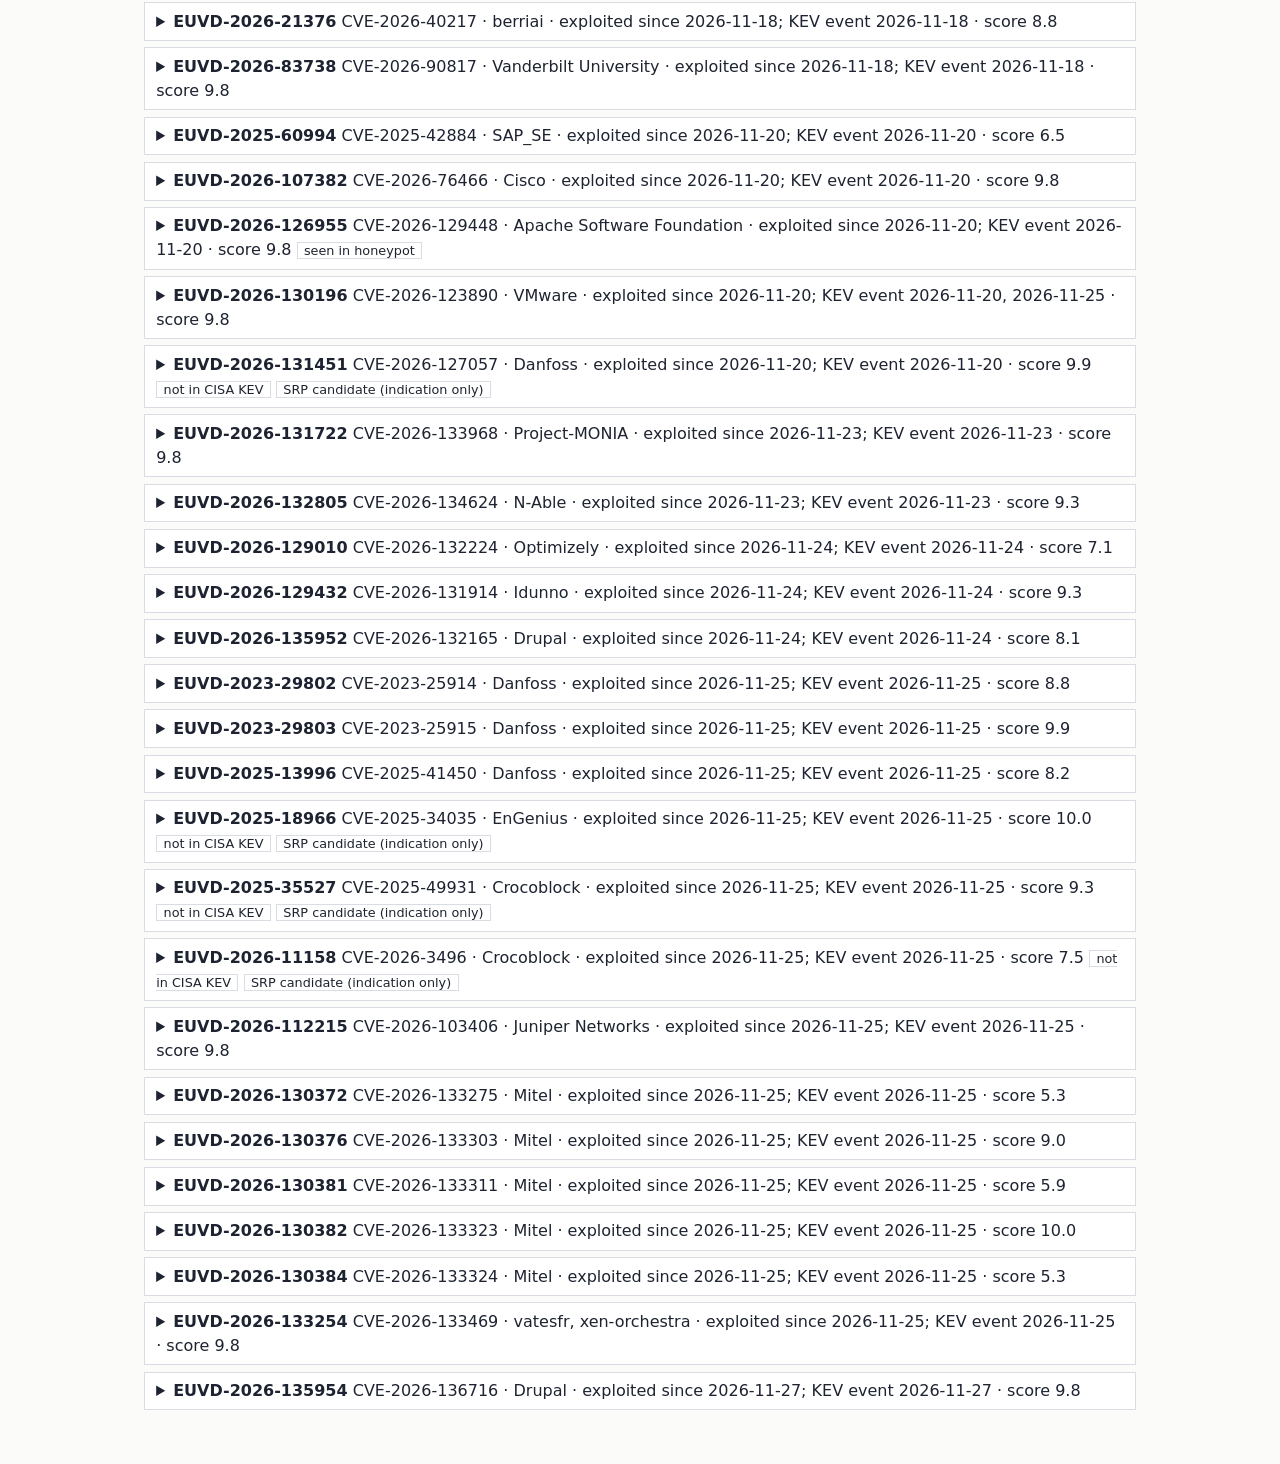
